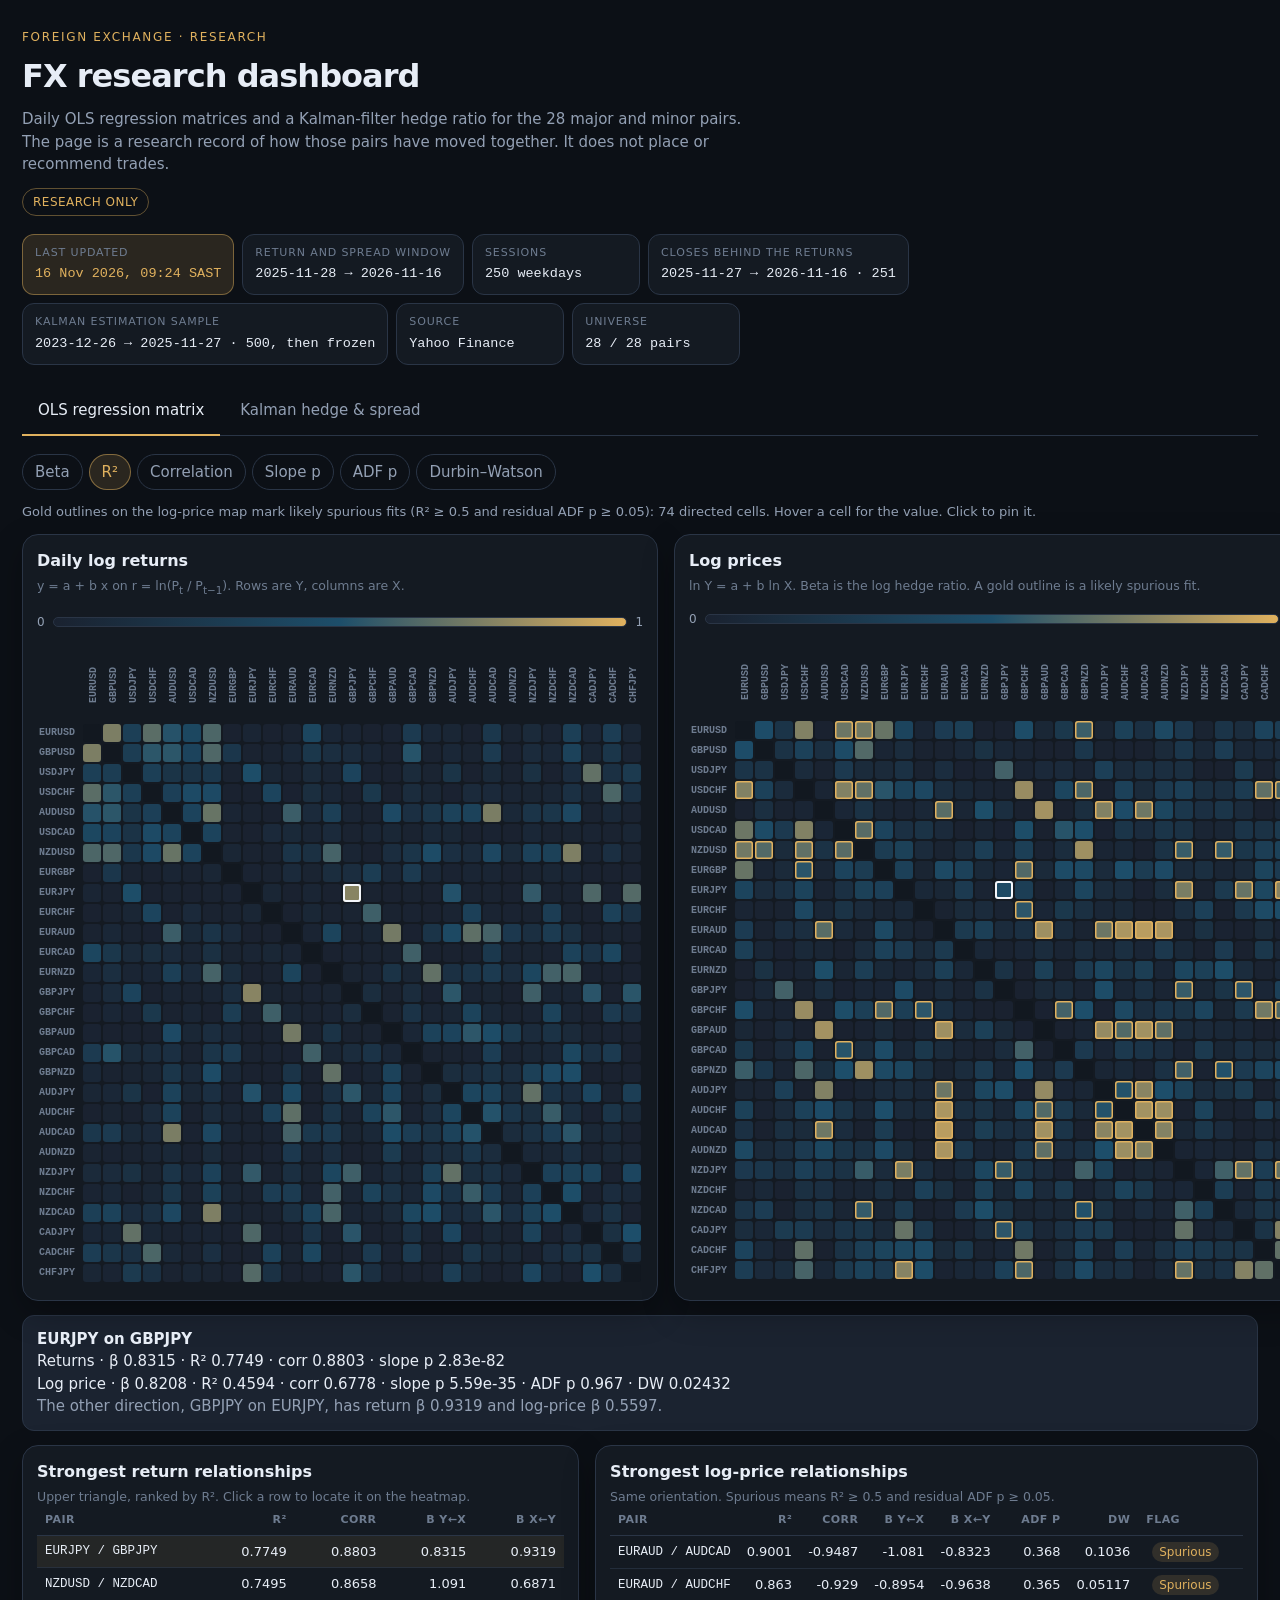
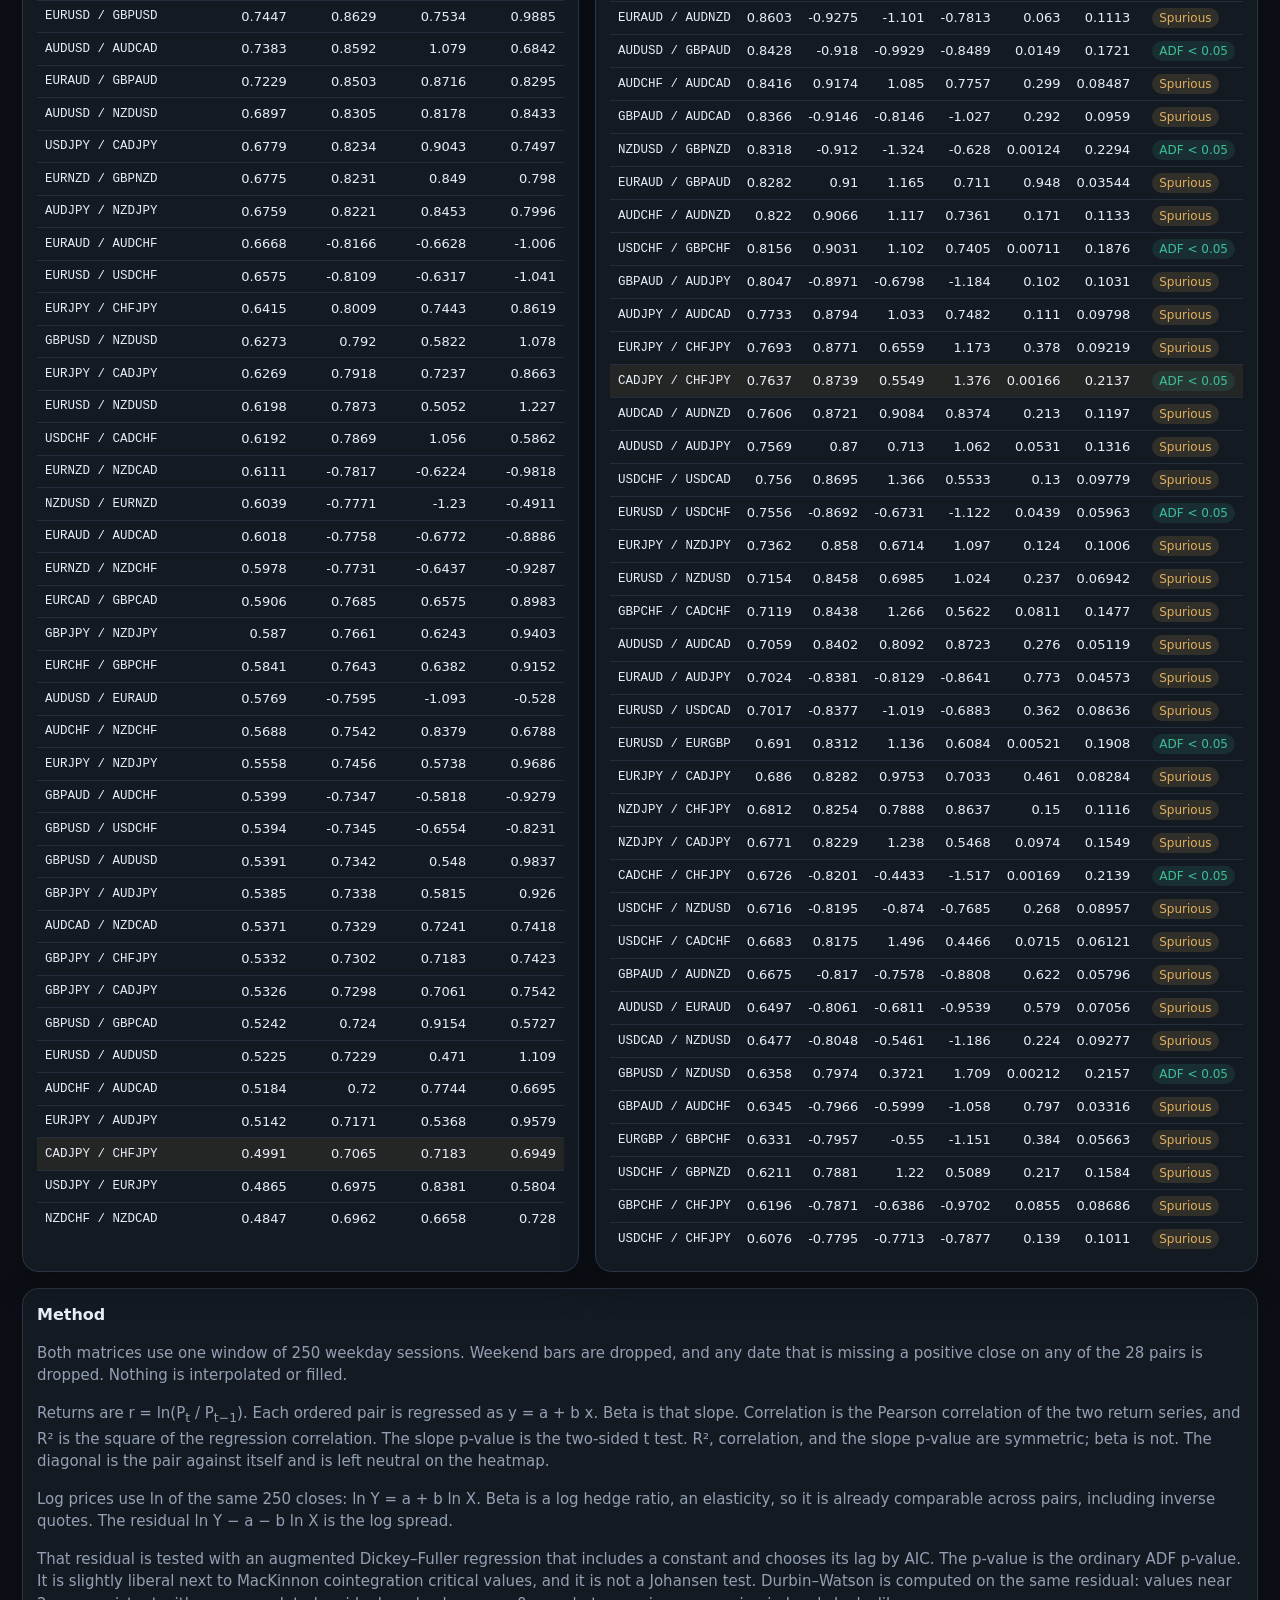
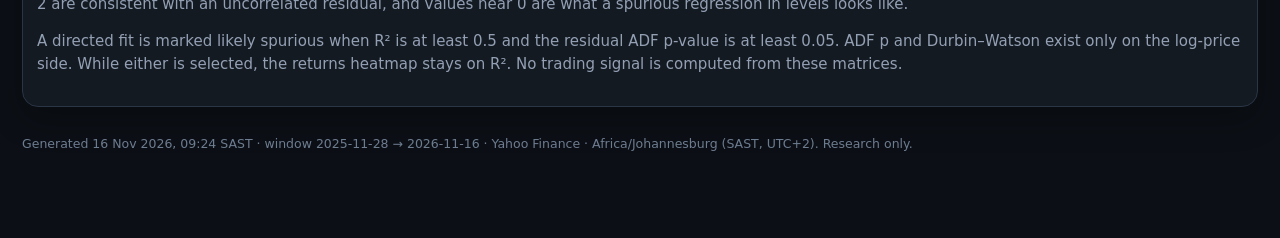
==== site/index.html @ 3adecf62 "Add the static FX research dashboard and weekday Pages build. The pipeline refits the 28-pair OLS ma" ====
<!DOCTYPE html>
<html lang="en">
<head>
<meta charset="utf-8">
<meta name="viewport" content="width=device-width, initial-scale=1">
<meta name="description" content="Research dashboard of daily OLS regression matrices and Kalman hedge-ratio spreads for 28 major and minor FX pairs. No trading signals.">
<title>FX research dashboard</title>
<link rel="icon" href="data:image/svg+xml,%3Csvg xmlns='http://www.w3.org/2000/svg' viewBox='0 0 16 16'%3E%3Crect width='16' height='16' rx='3' fill='%2310141c'/%3E%3Cpath d='M2 11.5 L6 7.5 L9 9.2 L14 4' stroke='%23e0b15e' fill='none' stroke-width='1.6'/%3E%3C/svg%3E">
<style>
:root {
  color-scheme: dark;
  --bg: #0c1016;
  --elev: #141a22;
  --elev-2: #1b2330;
  --line: #2a3546;
  --text: #e7edf6;
  --muted: #93a0b4;
  --faint: #6e7c90;
  --gold: #e0b15e;
  --gold-dim: rgba(224, 177, 94, 0.14);
  --teal: #3dbe9a;
  --blue: #8eb7ff;
  --rose: #e08a8a;
  --shadow: 0 12px 32px rgba(0, 0, 0, 0.28);
  --sans: "Segoe UI", ui-sans-serif, system-ui, -apple-system, Roboto, Helvetica, Arial, sans-serif;
  --mono: ui-monospace, "SFMono-Regular", "Cascadia Code", Menlo, Consolas, monospace;
}

* { box-sizing: border-box; }
html, body { margin: 0; padding: 0; }
body {
  background:
    radial-gradient(1200px 480px at 10% -10%, rgba(224, 177, 94, 0.07), transparent 55%),
    var(--bg);
  color: var(--text);
  font-family: var(--sans);
  font-size: 15px;
  line-height: 1.5;
}
button, input, select { font: inherit; color: inherit; }
button { cursor: pointer; }
:focus-visible { outline: 2px solid var(--gold); outline-offset: 2px; }
.wrap { max-width: 1440px; margin: 0 auto; padding: 28px 22px 72px; }
.eyebrow {
  margin: 0 0 6px;
  color: var(--gold);
  font-size: 12px;
  letter-spacing: 0.14em;
  text-transform: uppercase;
}
h1 { margin: 0; font-size: 32px; letter-spacing: -0.03em; font-weight: 640; }
h2 { margin: 0; font-size: 16px; font-weight: 640; }
h3 { margin: 0; font-size: 15px; font-weight: 640; }
.lede { margin: 8px 0 0; max-width: 78ch; color: var(--muted); }
.banner {
  display: inline-block;
  margin-top: 12px;
  padding: 4px 10px;
  border: 1px solid rgba(224, 177, 94, 0.4);
  border-radius: 999px;
  color: var(--gold);
  font-size: 12px;
  letter-spacing: 0.04em;
  text-transform: uppercase;
}
.meta { display: flex; flex-wrap: wrap; gap: 8px; margin-top: 18px; }
.chip {
  background: var(--elev);
  border: 1px solid var(--line);
  border-radius: 12px;
  padding: 10px 12px;
  min-width: 168px;
}
.chip .k {
  display: block;
  color: var(--faint);
  font-size: 11px;
  letter-spacing: 0.08em;
  text-transform: uppercase;
}
.chip .v {
  display: block;
  margin-top: 3px;
  font-family: var(--mono);
  font-size: 13.5px;
}
.chip.accent { border-color: rgba(224, 177, 94, 0.45); background: var(--gold-dim); }
.chip.accent .v { color: var(--gold); }

.tabs {
  display: flex;
  gap: 4px;
  margin-top: 22px;
  border-bottom: 1px solid var(--line);
}
.tabs button {
  background: none;
  border: 0;
  color: var(--muted);
  padding: 12px 16px;
  border-bottom: 2px solid transparent;
  margin-bottom: -1px;
}
.tabs button[aria-selected="true"] { color: var(--text); border-bottom-color: var(--gold); }
.panel { margin-top: 18px; }
.panel[hidden] { display: none; }
.toolbar {
  display: flex;
  flex-wrap: wrap;
  gap: 10px 16px;
  align-items: center;
  justify-content: space-between;
  margin-bottom: 12px;
}
.seg { display: flex; flex-wrap: wrap; gap: 6px; }
.seg button, .toggle button {
  background: transparent;
  border: 1px solid var(--line);
  border-radius: 999px;
  color: var(--muted);
  padding: 6px 12px;
}
.seg button[aria-checked="true"], .toggle button[aria-pressed="true"] {
  background: var(--gold-dim);
  border-color: rgba(224, 177, 94, 0.5);
  color: var(--gold);
}
.note { color: var(--muted); font-size: 13px; margin: 0 0 12px; }
.split { display: grid; grid-template-columns: 1fr 1fr; gap: 16px; }
.card {
  background: var(--elev);
  border: 1px solid var(--line);
  border-radius: 16px;
  padding: 14px 14px 16px;
  box-shadow: var(--shadow);
}
.card + .card { margin-top: 0; }
.stack { display: grid; gap: 16px; }
.sub { margin: 4px 0 0; color: var(--faint); font-size: 12.5px; }
.legend { display: flex; align-items: center; gap: 8px; margin: 10px 0; min-height: 28px; flex-wrap: wrap; }
.legend .bar {
  flex: 1;
  min-width: 120px;
  height: 10px;
  border-radius: 999px;
  border: 1px solid var(--line);
}
.legend .swatches { display: flex; flex-wrap: wrap; gap: 8px 12px; }
.swatch { display: inline-flex; align-items: center; gap: 6px; color: var(--muted); font-size: 12px; }
.swatch i { width: 12px; height: 12px; border-radius: 3px; display: inline-block; }
.heat-wrap { overflow: auto; max-width: 100%; }
table.heat { border-collapse: separate; border-spacing: 2px; }
table.heat th {
  color: var(--faint);
  font-family: var(--mono);
  font-size: 10px;
  font-weight: 600;
  padding: 0;
}
table.heat th.col {
  writing-mode: vertical-rl;
  transform: rotate(180deg);
  height: 74px;
  vertical-align: bottom;
}
table.heat th.row {
  position: sticky;
  left: 0;
  background: var(--elev);
  text-align: right;
  padding-right: 6px;
  z-index: 1;
}
table.heat td {
  width: 18px;
  height: 18px;
  min-width: 18px;
  padding: 0;
  border-radius: 3px;
  background: #1a2230;
}
table.heat td.live { cursor: pointer; }
table.heat td.diag { background: #121820; cursor: default; }
table.heat td.na {
  background: transparent;
  box-shadow: inset 0 0 0 1px #222a38;
  cursor: default;
}
table.heat td.spurious { box-shadow: inset 0 0 0 1.5px var(--gold); }
table.heat td.selected { box-shadow: inset 0 0 0 2px #f4f7fb; position: relative; z-index: 1; }
table.heat td.selected.spurious { box-shadow: inset 0 0 0 2px #f4f7fb, inset 0 0 0 4px var(--gold); }
.readout {
  margin: 14px 0;
  padding: 12px 14px;
  background: var(--elev-2);
  border: 1px solid var(--line);
  border-radius: 12px;
  font-variant-numeric: tabular-nums;
}
.readout strong { font-weight: 650; }
.readout .dim { color: var(--muted); }
.flag {
  display: inline-block;
  margin-left: 6px;
  padding: 1px 7px;
  border-radius: 999px;
  font-size: 12px;
}
.flag.bad { color: var(--gold); background: var(--gold-dim); }
.flag.ok { color: var(--teal); background: rgba(61, 190, 154, 0.12); }
.flag.static { color: var(--gold); background: var(--gold-dim); }
.flag.weak { color: var(--rose); background: rgba(224, 138, 138, 0.12); }
.cards { display: grid; grid-template-columns: repeat(4, 1fr); gap: 10px; margin: 8px 0 16px; }
.stat {
  background: var(--elev);
  border: 1px solid var(--line);
  border-radius: 14px;
  padding: 12px;
}
.stat .k { color: var(--faint); font-size: 12px; }
.stat .v { font-family: var(--mono); font-size: 26px; letter-spacing: -0.03em; margin-top: 2px; }
.stat .s { color: var(--muted); font-size: 12px; }
.group-label {
  margin: 8px 0 6px;
  color: var(--faint);
  font-size: 11px;
  letter-spacing: 0.1em;
  text-transform: uppercase;
}
.table-wrap { overflow: auto; max-width: 100%; }
table.data { width: 100%; border-collapse: collapse; font-variant-numeric: tabular-nums; font-size: 13px; }
table.data th {
  text-align: right;
  color: var(--faint);
  font-size: 11px;
  font-weight: 650;
  letter-spacing: 0.04em;
  text-transform: uppercase;
  padding: 6px 8px;
  border-bottom: 1px solid var(--line);
  white-space: nowrap;
}
table.data th.left, table.data td.left { text-align: left; }
table.data th button {
  background: none;
  border: 0;
  color: inherit;
  padding: 0;
  letter-spacing: inherit;
  text-transform: inherit;
  font-size: inherit;
  font-weight: inherit;
}
table.data td { padding: 6px 8px; border-top: 1px solid rgba(42, 53, 70, 0.7); text-align: right; white-space: nowrap; }
table.data tbody tr { cursor: pointer; }
table.data tbody tr:hover, table.data tbody tr.on { background: rgba(224, 177, 94, 0.08); }
td.extreme { color: var(--gold); }
.pair { font-family: var(--mono); font-size: 12.5px; }
.controls { display: flex; flex-wrap: wrap; gap: 10px; align-items: end; margin-bottom: 10px; }
label.field { display: grid; gap: 4px; color: var(--faint); font-size: 12px; }
select, input[type="search"] {
  background: var(--elev-2);
  border: 1px solid var(--line);
  border-radius: 8px;
  padding: 7px 10px;
  min-width: 220px;
}
.charts svg { width: 100%; height: auto; display: block; }
.notes { margin-top: 16px; }
.notes h2 { margin-bottom: 8px; }
.notes p, .notes li { color: var(--muted); }
.notes ul { margin: 8px 0 0; padding-left: 18px; }
.notes li + li { margin-top: 6px; }
.tip {
  position: fixed;
  z-index: 20;
  max-width: 280px;
  pointer-events: none;
  background: #0e141d;
  border: 1px solid var(--line);
  border-radius: 10px;
  padding: 8px 10px;
  box-shadow: var(--shadow);
  font-size: 12.5px;
}
.tip[hidden] { display: none; }
.tip .pair { color: var(--gold); }
footer { margin-top: 28px; color: var(--faint); font-size: 12.5px; }
.sr { position: absolute; width: 1px; height: 1px; overflow: hidden; clip: rect(0 0 0 0); }
@media (max-width: 1180px) {
  .split, .cards { grid-template-columns: 1fr 1fr; }
}
@media (max-width: 760px) {
  h1 { font-size: 26px; }
  .split, .cards { grid-template-columns: 1fr; }
  .wrap { padding: 18px 12px 48px; }
}

</style>
</head>
<body>
<div class="wrap">
  <header>
    <p class="eyebrow">Foreign exchange · research</p>
    <h1>FX research dashboard</h1>
    <p class="lede">Daily OLS regression matrices and a Kalman-filter hedge ratio for the 28 major and minor pairs. The page is a research record of how those pairs have moved together. It does not place or recommend trades.</p>
    <div class="banner">Research only</div>
    <div class="meta" id="meta"></div>
  </header>

  <nav class="tabs" role="tablist" aria-label="Analyses">
    <button type="button" role="tab" id="tab-ols" aria-controls="panel-ols" aria-selected="true">OLS regression matrix</button>
    <button type="button" role="tab" id="tab-kalman" aria-controls="panel-kalman" aria-selected="false">Kalman hedge &amp; spread</button>
  </nav>

  <section class="panel" id="panel-ols" role="tabpanel" aria-labelledby="tab-ols">
    <div class="toolbar">
      <div class="seg" id="ols-metrics" role="radiogroup" aria-label="Matrix metric">
        <button type="button" role="radio" data-metric="beta" aria-checked="false">Beta</button>
        <button type="button" role="radio" data-metric="r2" aria-checked="true">R²</button>
        <button type="button" role="radio" data-metric="corr" aria-checked="false">Correlation</button>
        <button type="button" role="radio" data-metric="p" aria-checked="false">Slope p</button>
        <button type="button" role="radio" data-metric="adf" aria-checked="false" title="Log-price residual only">ADF p</button>
        <button type="button" role="radio" data-metric="dw" aria-checked="false" title="Log-price residual only">Durbin–Watson</button>
      </div>
    </div>
    <p class="note" id="ols-metric-note"></p>
    <div class="split">
      <article class="card">
        <h2>Daily log returns</h2>
        <p class="sub" id="ret-sub">y = a + b x on r = ln(P<sub>t</sub> / P<sub>t−1</sub>). Rows are Y, columns are X.</p>
        <div class="legend" id="leg-ret"></div>
        <div class="heat-wrap"><table class="heat" id="heat-ret"></table></div>
      </article>
      <article class="card">
        <h2>Log prices</h2>
        <p class="sub">ln Y = a + b ln X. Beta is the log hedge ratio. A gold outline is a likely spurious fit.</p>
        <div class="legend" id="leg-px"></div>
        <div class="heat-wrap"><table class="heat" id="heat-px"></table></div>
      </article>
    </div>
    <div class="readout" id="ols-readout"></div>
    <div class="split">
      <article class="card">
        <h2>Strongest return relationships</h2>
        <p class="sub">Upper triangle, ranked by R². Click a row to locate it on the heatmap.</p>
        <div class="table-wrap"><table class="data" id="table-ret"></table></div>
      </article>
      <article class="card">
        <h2>Strongest log-price relationships</h2>
        <p class="sub">Same orientation. Spurious means R² ≥ 0.5 and residual ADF p ≥ 0.05.</p>
        <div class="table-wrap"><table class="data" id="table-px"></table></div>
      </article>
    </div>
    <article class="card notes">
      <h2>Method</h2>
      <p>Both matrices use one window of 250 weekday sessions. Weekend bars are dropped, and any date that is missing a positive close on any of the 28 pairs is dropped. Nothing is interpolated or filled.</p>
      <p>Returns are r = ln(P<sub>t</sub> / P<sub>t−1</sub>). Each ordered pair is regressed as y = a + b x. Beta is that slope. Correlation is the Pearson correlation of the two return series, and R² is the square of the regression correlation. The slope p-value is the two-sided t test. R², correlation, and the slope p-value are symmetric; beta is not. The diagonal is the pair against itself and is left neutral on the heatmap.</p>
      <p>Log prices use ln of the same 250 closes: ln Y = a + b ln X. Beta is a log hedge ratio, an elasticity, so it is already comparable across pairs, including inverse quotes. The residual ln Y − a − b ln X is the log spread.</p>
      <p>That residual is tested with an augmented Dickey–Fuller regression that includes a constant and chooses its lag by AIC. The p-value is the ordinary ADF p-value. It is slightly liberal next to MacKinnon cointegration critical values, and it is not a Johansen test. Durbin–Watson is computed on the same residual: values near 2 are consistent with an uncorrelated residual, and values near 0 are what a spurious regression in levels looks like.</p>
      <p>A directed fit is marked likely spurious when R² is at least 0.5 and the residual ADF p-value is at least 0.05. ADF p and Durbin–Watson exist only on the log-price side. While either is selected, the returns heatmap stays on R². No trading signal is computed from these matrices.</p>
    </article>
  </section>

  <section class="panel" id="panel-kalman" role="tabpanel" aria-labelledby="tab-kalman" hidden>
    <p class="group-label">Stationarity of the tradeable spread</p>
    <div class="cards" id="cards-main"></div>
    <p class="group-label">Against the static OLS log spread</p>
    <div class="cards" id="cards-cmp"></div>
    <p class="group-label">Fits that need a second look</p>
    <div class="cards" id="cards-flag"></div>

    <div class="toolbar">
      <div class="seg" id="kal-metrics" role="radiogroup" aria-label="Kalman metric">
        <button type="button" role="radio" data-metric="adf" aria-checked="true">ADF p</button>
        <button type="button" role="radio" data-metric="kpss" aria-checked="false">KPSS p</button>
        <button type="button" role="radio" data-metric="hl" aria-checked="false">Half-life</button>
        <button type="button" role="radio" data-metric="beta" aria-checked="false">Current beta</button>
        <button type="button" role="radio" data-metric="z" aria-checked="false">Current z</button>
        <button type="button" role="radio" data-metric="stab" aria-checked="false">Beta stability</button>
        <button type="button" role="radio" data-metric="status" aria-checked="false">Kalman vs OLS</button>
      </div>
    </div>
    <p class="note" id="kal-metric-note"></p>
    <article class="card">
      <h2>Hedge and spread map</h2>
      <p class="sub" id="kal-sub"></p>
      <div class="legend" id="leg-kal"></div>
      <div class="heat-wrap"><table class="heat" id="heat-kal"></table></div>
    </article>
    <div class="readout" id="kal-readout"></div>

    <article class="card">
      <div class="toolbar">
        <h2 id="kal-table-title">Stationary pairs</h2>
        <div class="toggle seg" role="group" aria-label="Stationarity rule">
          <button type="button" id="rule-both" aria-pressed="true">ADF and KPSS</button>
          <button type="button" id="rule-adf" aria-pressed="false">ADF only</button>
        </div>
      </div>
      <div class="controls">
        <label class="field">Filter
          <input id="pair-filter" type="search" placeholder="EURUSD, JPY…" autocomplete="off">
        </label>
      </div>
      <div class="table-wrap"><table class="data" id="table-kal"></table></div>
    </article>

    <article class="card">
      <div class="toolbar">
        <div>
          <h2>Beta and z-score</h2>
          <p class="sub">Filtered beta and the tradeable-spread z-score for one pair. The dashed line on beta is the static OLS hedge. Lines on z mark 0 and ±2. The z-score is a description of the window, not an entry or exit rule.</p>
        </div>
        <label class="field">Pair
          <select id="pair-select"></select>
        </label>
      </div>
      <div class="split charts">
        <div>
          <h3>Filtered beta</h3>
          <svg id="chart-beta" role="img" aria-label="Filtered hedge ratio"></svg>
        </div>
        <div>
          <h3>Spread z-score</h3>
          <svg id="chart-z" role="img" aria-label="Spread z-score"></svg>
        </div>
      </div>
    </article>

    <article class="card notes">
      <h2>Method and caveats</h2>
      <p>Each cell above the diagonal is one unordered pair, oriented as Y = row and X = column, with the row earlier than the column in the pair list. That is 378 pairs, the same upper triangle as the OLS matrix. The lower triangle is not a second estimate. Beta is not symmetric, so it is not mirrored.</p>
      <p>The state is a random-walk intercept and hedge ratio: ln Y<sub>t</sub> = α<sub>t</sub> + β<sub>t</sub> ln X<sub>t</sub> + e<sub>t</sub>. Observation variance and the two state variances are estimated by the Shumway–Stoffer EM algorithm on the 500 weekday closes that end the day before this window, then frozen. The filter then runs through that sample and the 250-day window. Current beta is the filtered hedge ratio on the last day. Beta stability is the standard deviation of that filtered beta over the window, divided by the absolute value of its mean.</p>
      <p>The series under test is the tradeable re-hedged spread. It starts at 0 on the first day of the window and adds Δln Y − β<sub>t|t−1</sub> Δln X each day, using the hedge ratio known before that close. There is no look-ahead in the hedge.</p>
      <p>The level residual ln Y − α<sub>t|t−1</sub> − β<sub>t|t−1</sub> ln X is the filter’s own innovation, so a stationarity test on it mostly restates the filter. On this run the median half-life of that innovation is <span id="innov-hl">…</span>, and <span id="innov-adf-n">…</span> of 378 innovations have ADF p &lt; 0.05. The median half-life of the level form that drops the intercept is <span id="level-hl">…</span>. Neither number is the stationarity verdict.</p>
      <ul>
        <li>ADF uses the same constant and AIC lag as the OLS residual. KPSS is run on the level of the spread with a constant and automatic bandwidth. Statsmodels caps those p-values at 0.01 and 0.10, so a printed 0.10 means “0.10 or larger”.</li>
        <li>Half-life comes from ΔS<sub>t</sub> = a + b S<sub>t−1</sub>, as −ln 2 / ln(1+b). It is blank when b is outside (−1, 0), which means that AR(1) is not mean-reverting. Hurst is the slope of log standard deviation of lagged differences against log lag, for lags 2 to 20.</li>
        <li>The z-score subtracts the 250-day mean and divides by the 250-day sample standard deviation. It says where the spread sits inside its own window.</li>
        <li>The default table calls a pair stationary when ADF p &lt; 0.05 and KPSS p &gt; 0.05. ADF only drops the KPSS requirement. The “Kalman vs OLS” colours use that default Kalman rule against an ADF p &lt; 0.05 on the static OLS log spread, fit on the same window.</li>
        <li>Static beta means the filtered beta’s standard deviation is under 0.5% of its absolute mean, or the EM beta noise-to-signal ratio q<sub>β</sub> / V<sub>e</sub> is under 10<sup>−9</sup>. The hedge barely moved.</li>
        <li>Weak hedge means the absolute filtered beta stays below 0.1 for the whole window, so the spread is close to Y alone. If that leg’s own log price also passes ADF, the pair result is mostly the leg.</li>
        <li>The latest daily bar can still be in progress if this file was built while the FX session was open. The scheduled rebuild runs at 22:30 UTC (00:30 SAST the next calendar day), after the New York close.</li>
      </ul>
    </article>
  </section>

  <footer>
    <p id="foot"></p>
  </footer>
</div>
<div class="tip" id="tip" hidden></div>
<script id="payload" type="application/json">{"generatedAtSast":"2026-11-16 09:24 SAST","timezone":"Africa/Johannesburg","source":"Yahoo Finance","pairs":["EURUSD","GBPUSD","USDJPY","USDCHF","AUDUSD","USDCAD","NZDUSD","EURGBP","EURJPY","EURCHF","EURAUD","EURCAD","EURNZD","GBPJPY","GBPCHF","GBPAUD","GBPCAD","GBPNZD","AUDJPY","AUDCHF","AUDCAD","AUDNZD","NZDJPY","NZDCHF","NZDCAD","CADJPY","CADCHF","CHFJPY"],"ols":{"nReturns":250,"nPrices":250,"nCloses":251,"returnStart":"2025-11-28","returnEnd":"2026-11-16","priceStart":"2025-11-28","priceEnd":"2026-11-16","closeStart":"2025-11-27","closeEnd":"2026-11-16","beta":[[1.0,0.753352,-0.418151,-0.631655,0.471019,-0.816446,0.505187,0.047,0.162176,-0.0638539,-0.0942849,0.820431,-0.228804,0.13314,-0.0670611,-0.114488,0.579368,-0.257632,0.136249,0.0406209,0.402503,-0.149448,0.19746,0.133718,0.465286,-0.18069,-0.58277,0.163074],[0.988451,1.0,-0.457938,-0.655352,0.547996,-0.893261,0.582168,-0.94756,0.0956625,-0.152642,-0.264327,0.718214,-0.434649,0.302323,0.289212,0.014564,0.915354,-0.112096,0.181588,0.121164,0.493218,-0.15935,0.248068,0.239009,0.55804,-0.198478,-0.565799,0.140011],[-0.789212,-0.658733,1.0,0.612578,-0.40227,0.758178,-0.433247,0.20579,0.838119,0.386027,0.13804,-0.531115,0.266401,0.699454,0.182178,0.0806996,-0.471772,0.204936,0.401332,0.0329099,-0.321219,0.136412,0.378195,-0.0373313,-0.380438,0.904314,0.578937,0.580394],[-1.04093,-0.823109,0.534861,1.0,-0.483646,1.09523,-0.549146,0.0993512,-0.0265175,1.06859,0.0841635,-0.6017,0.294491,-0.0447384,0.708848,0.0585101,-0.477412,0.276088,-0.0552565,0.294066,-0.304622,0.252806,-0.147212,0.221678,-0.419612,0.210525,1.05618,-0.41958],[1.10939,0.983708,-0.502,-0.691248,1.0,-1.19877,0.81785,-0.516225,0.124225,-0.0418745,-1.09265,0.604308,-0.89475,0.230934,0.187645,-0.985831,0.660358,-0.765033,0.601374,0.702622,1.0791,0.45042,0.470291,0.612581,0.806871,-0.128337,-0.422885,0.124839],[-0.509013,-0.424446,0.250445,0.41435,-0.317315,1.0,-0.310488,0.132685,-0.0295857,0.305683,0.207963,0.181801,0.248628,-0.0566729,0.158454,0.178534,0.0841587,0.215328,-0.117331,-0.0371799,-0.0837457,0.00834211,-0.128058,-0.0537625,-0.0875414,-0.09562,0.0657585,-0.139199],[1.22688,1.07755,-0.557472,-0.809276,0.843288,-1.20946,1.0,-0.542134,0.132344,-0.184468,-0.668816,0.790726,-1.22975,0.242758,0.0975334,-0.533173,0.803282,-1.11141,0.398761,0.380643,0.830181,-0.542128,0.622646,0.778381,1.09083,-0.193004,-0.632932,0.184343],[0.0158509,-0.243559,0.0367722,0.0203324,-0.0739176,0.0717756,-0.0752858,1.0,0.066059,0.0874264,0.168086,0.105137,0.206704,-0.170488,-0.358852,-0.132326,-0.33534,-0.146165,-0.0445747,-0.0795978,-0.088203,0.0133448,-0.0512086,-0.106518,-0.0921186,0.0162657,-0.0197139,0.0232449],[0.211979,0.0952991,0.580429,-0.0210328,0.0689393,-0.0620276,0.0712293,0.256024,1.0,0.319346,0.0449619,0.288308,0.0411102,0.831537,0.111938,-0.0334768,0.105554,-0.0500207,0.536767,0.0719882,0.0799241,-0.0103084,0.57384,0.0928691,0.0822121,0.723669,-0.00504669,0.74428],[-0.0356898,-0.0650239,0.114318,0.362433,-0.00993712,0.274048,-0.0424552,0.144892,0.136557,1.0,-0.0104476,0.223363,0.0677231,0.0895019,0.638232,-0.0560931,0.105796,0.0210515,0.0816632,0.332956,0.0999909,0.10575,0.0498665,0.351797,0.0458364,0.0288908,0.467208,-0.253777],[-0.107305,-0.229278,0.0832382,0.0581248,-0.527973,0.379631,-0.313426,0.567224,0.0391487,-0.0212735,1.0,0.217598,0.670734,-0.0975727,-0.255827,0.87159,-0.0815595,0.511209,-0.465126,-0.662839,-0.677248,-0.596326,-0.274171,-0.481803,-0.344052,-0.0519934,-0.161226,0.0391415],[0.492991,0.328922,-0.169092,-0.2194,0.154173,0.175224,0.195647,0.187325,0.13254,0.240132,0.114888,1.0,0.0199767,0.0748497,0.0871941,0.0631192,0.657531,-0.0448332,0.0182897,0.00223535,0.316298,-0.142517,0.0692716,0.079178,0.376262,-0.274823,-0.515658,0.0244369],[-0.22189,-0.321259,0.136883,0.173303,-0.368408,0.386744,-0.49107,0.594385,0.0305014,0.117504,0.571541,0.0322405,1.0,-0.110035,-0.168513,0.414091,-0.224265,0.849005,-0.260635,-0.339269,-0.424477,0.392873,-0.423356,-0.643672,-0.62243,0.0120734,0.0464831,-0.019411],[0.195029,0.337525,0.542864,-0.0397679,0.143627,-0.133158,0.146426,-0.740513,0.931901,0.234567,-0.125587,0.182468,-0.166208,1.0,0.471974,0.095712,0.439512,0.0946135,0.581525,0.154165,0.169608,-0.0211874,0.624259,0.200889,0.174549,0.706115,0.0171206,0.718344],[-0.0537476,0.176664,0.0773612,0.344748,0.0638525,0.2037,0.0321879,-0.852803,0.0686374,0.915186,-0.180159,0.1163,-0.139266,0.258234,1.0,0.0745057,0.439472,0.166579,0.125997,0.414873,0.188587,0.0944125,0.100196,0.460056,0.13754,0.011816,0.490188,-0.279728],[-0.123999,0.0120221,0.0463092,0.0384546,-0.453328,0.310154,-0.237781,-0.424958,-0.0277394,-0.108695,0.829453,0.113768,0.462464,0.070767,0.100684,1.0,0.252306,0.653237,-0.419942,-0.58182,-0.586995,-0.608602,-0.222732,-0.374185,-0.250405,-0.0693808,-0.142026,0.0151178],[0.475602,0.572691,-0.205192,-0.237816,0.230156,0.110812,0.271524,-0.816242,0.0662917,0.155383,-0.0588283,0.898272,-0.189835,0.246301,0.450124,0.191231,1.0,0.0999086,0.0654996,0.0864367,0.410502,-0.152196,0.121682,0.188521,0.472163,-0.293206,-0.497332,0.000117415],[-0.234842,-0.0778769,0.0989766,0.152716,-0.29608,0.31483,-0.417157,-0.39506,-0.0348836,0.0343322,0.409447,-0.0680109,0.798016,0.0588757,0.189455,0.549781,0.11094,1.0,-0.218598,-0.261977,-0.33894,0.379218,-0.374721,-0.539913,-0.532812,-0.00560173,0.0654774,-0.0436911],[0.317824,0.322836,0.496016,-0.0782161,0.595596,-0.439001,0.383016,-0.308309,0.957932,0.340818,-0.953336,0.0710009,-0.62692,0.926039,0.366712,-0.904451,0.186124,-0.559402,1.0,0.733925,0.756338,0.587082,0.84533,0.572892,0.424878,0.773188,0.156201,0.702769],[0.0701621,0.159503,0.0301175,0.308218,0.515262,-0.103005,0.270721,-0.407661,0.0951284,1.02892,-1.00597,0.00642543,-0.604259,0.18178,0.894088,-0.927865,0.181871,-0.496411,0.54344,1.0,0.774386,0.697542,0.323087,0.837945,0.390942,0.0787401,0.633631,-0.29808],[0.60105,0.561335,-0.254145,-0.276034,0.684155,-0.200587,0.510464,-0.390543,0.0913092,0.267143,-0.888611,0.786033,-0.653613,0.1729,0.35137,-0.809316,0.746737,-0.55525,0.484176,0.669492,1.0,0.456082,0.343441,0.565995,0.724088,-0.226435,-0.353641,-0.0184523],[-0.122161,-0.0992747,0.0590792,0.125398,0.15632,0.0109375,-0.182472,0.0323446,-0.00644659,0.154656,-0.428302,-0.193871,0.331147,-0.011823,0.0962908,-0.459325,-0.15155,0.34006,0.205726,0.330112,0.249658,1.0,-0.149789,-0.158183,-0.28421,0.0691489,0.22363,-0.0626046],[0.435668,0.417148,0.442112,-0.197096,0.440551,-0.453191,0.565677,-0.335015,0.968642,0.196847,-0.53152,0.254352,-0.96318,0.940261,0.275829,-0.453734,0.327049,-0.907004,0.799557,0.412707,0.507443,-0.40431,1.0,0.739162,0.708412,0.711755,-0.0534272,0.764932],[0.187093,0.254874,-0.0276746,0.188214,0.363903,-0.120655,0.448448,-0.441913,0.0994111,0.88065,-0.592325,0.184364,-0.928665,0.191881,0.803139,-0.48339,0.321321,-0.828736,0.343628,0.678782,0.530322,-0.27076,0.468739,1.0,0.665806,0.0137236,0.425216,-0.239809],[0.711775,0.650625,-0.308351,-0.38952,0.524059,-0.2148,0.687118,-0.417845,0.0962175,0.125452,-0.462454,0.957891,-0.981836,0.182283,0.26252,-0.353678,0.879885,-0.894171,0.278633,0.346243,0.741777,-0.531885,0.49117,0.727951,1.0,-0.288427,-0.553831,0.0378307],[-0.282716,-0.236687,0.749681,0.199885,-0.0852556,-0.239975,-0.124347,0.0754632,0.866271,0.0808762,-0.0714807,-0.715607,0.0194793,0.754225,0.0230674,-0.100231,-0.558858,-0.00961533,0.518621,0.0713281,-0.237258,0.132361,0.504745,0.0153468,-0.295007,1.0,0.515167,0.718291],[-0.533057,-0.39444,0.280574,0.586237,-0.16423,0.0964777,-0.238388,-0.053468,-0.00353166,0.764592,-0.129579,-0.784949,0.0438427,0.0106906,0.559437,-0.119947,-0.554159,0.065704,0.0612503,0.335552,-0.21662,0.250244,-0.0221494,0.277983,-0.331155,0.301166,1.0,-0.286503],[0.246844,0.161526,0.465479,-0.3854,0.0802308,-0.337966,0.114899,0.10433,0.861925,-0.687278,0.0520592,0.0615583,-0.0302978,0.742296,-0.528306,0.0211285,0.000216507,-0.0725529,0.456034,-0.261227,-0.0187045,-0.115931,0.524788,-0.259439,0.0374334,0.694896,-0.474123,1.0]],"r2":[[1.0,0.744651,0.33001,0.657506,0.522545,0.415581,0.619801,0.00074499,0.034378,0.00227893,0.0101172,0.404465,0.0507693,0.0259661,0.00360437,0.0141963,0.275548,0.0605026,0.0433032,0.00285004,0.241925,0.0182567,0.086027,0.0250177,0.331179,0.0510839,0.310649,0.0402538],[0.744651,1.0,0.301659,0.539427,0.539068,0.379141,0.627318,0.230787,0.00911656,0.00992534,0.0606043,0.236237,0.139635,0.102042,0.0510933,0.000175089,0.524215,0.00872969,0.0586231,0.019326,0.276861,0.0158194,0.103481,0.0609172,0.363075,0.0469772,0.223174,0.0226155],[0.33001,0.301659,1.0,0.327644,0.20194,0.189882,0.241523,0.00756736,0.486469,0.0441297,0.0114902,0.0898075,0.0364658,0.379708,0.0140935,0.00373714,0.0968038,0.0202838,0.199067,0.000991163,0.081636,0.0080591,0.167205,0.00103313,0.117309,0.677947,0.162435,0.270161],[0.657506,0.539427,0.327644,1.0,0.334319,0.453809,0.444411,0.00202005,0.000557735,0.387292,0.00489199,0.132013,0.051036,0.00177915,0.244374,0.00224998,0.113536,0.042163,0.00432195,0.0906363,0.0840858,0.0317013,0.0290149,0.0417229,0.163447,0.0420808,0.61917,0.161706],[0.522545,0.539068,0.20194,0.334319,1.0,0.380387,0.689683,0.0381581,0.00856398,0.000416112,0.57689,0.0931681,0.329633,0.0331683,0.0119816,0.446905,0.151985,0.226511,0.358176,0.362035,0.738268,0.0704096,0.207187,0.22292,0.422848,0.0109414,0.0694504,0.0100159],[0.415581,0.379141,0.189882,0.453809,0.380387,1.0,0.375524,0.00952356,0.00183513,0.0837718,0.0789492,0.0318559,0.0961554,0.00754644,0.0322771,0.0553732,0.00932578,0.0677918,0.0515085,0.00382973,0.0167983,9.12419e-05,0.0580345,0.00648673,0.0188039,0.0229464,0.00634422,0.0470446],[0.619801,0.627318,0.241523,0.444411,0.689683,0.375524,1.0,0.040815,0.00942675,0.00783164,0.209625,0.154703,0.603894,0.0355459,0.0031394,0.126778,0.21811,0.463631,0.152732,0.103048,0.423777,0.0989232,0.352216,0.349064,0.74953,0.0239996,0.150883,0.0211808],[0.00074499,0.230787,0.00756736,0.00202005,0.0381581,0.00952356,0.040815,1.0,0.0169127,0.0126674,0.0953424,0.0196948,0.122862,0.126249,0.30603,0.0562328,0.273719,0.0577439,0.0137428,0.0324489,0.0344471,0.000431634,0.0171557,0.0470718,0.0384913,0.00122746,0.00105406,0.00242515],[0.034378,0.00911656,0.486469,0.000557735,0.00856398,0.00183513,0.00942675,0.0169127,1.0,0.0436091,0.0017602,0.0382124,0.00125392,0.77491,0.00768313,0.000928628,0.00699736,0.0017449,0.514186,0.00684812,0.00729781,6.6454e-05,0.555846,0.00923221,0.00791024,0.626894,1.78232e-05,0.641513],[0.00227893,0.00992534,0.0441297,0.387292,0.000416112,0.0837718,0.00783164,0.0126674,0.0436091,1.0,0.000222258,0.0536367,0.00795777,0.0209942,0.584101,0.00609704,0.0164389,0.000722744,0.0278323,0.342586,0.0267119,0.0163549,0.00981605,0.30981,0.00575025,0.00233658,0.357224,0.174415],[0.0101172,0.0606043,0.0114902,0.00489199,0.57689,0.0789492,0.209625,0.0953424,0.0017602,0.000222258,1.0,0.0249993,0.383352,0.0122538,0.0460896,0.722943,0.00479801,0.209313,0.443421,0.666795,0.60181,0.255407,0.145727,0.285384,0.159108,0.00371652,0.0208915,0.00203768],[0.404465,0.236237,0.0898075,0.132013,0.0931681,0.0318559,0.154703,0.0196948,0.0382124,0.0536367,0.0249993,1.0,0.000644061,0.0136577,0.0101406,0.00718097,0.590642,0.00304914,0.00129859,1.43631e-05,0.248621,0.0276298,0.0176193,0.0145976,0.360418,0.196665,0.404766,0.00150429],[0.0507693,0.139635,0.0364658,0.051036,0.329633,0.0961554,0.603894,0.122862,0.00125392,0.00795777,0.383352,0.000644061,1.0,0.0182887,0.0234681,0.191502,0.0425734,0.677519,0.163397,0.205006,0.277443,0.130099,0.407768,0.597756,0.611125,0.00023518,0.00203795,0.000588109],[0.0259661,0.102042,0.379708,0.00177915,0.0331683,0.00754644,0.0355459,0.126249,0.77491,0.0209942,0.0122538,0.0136577,0.0182887,1.0,0.12188,0.00677326,0.108252,0.00557044,0.538515,0.0280242,0.0293252,0.000250499,0.586967,0.0385467,0.0318174,0.53257,0.00018303,0.533224],[0.00360437,0.0510933,0.0140935,0.244374,0.0119816,0.0322771,0.0031394,0.30603,0.00768313,0.584101,0.0460896,0.0101406,0.0234681,0.12188,1.0,0.0075015,0.197817,0.0315592,0.0462046,0.370933,0.0662639,0.00909106,0.027637,0.369489,0.0361069,0.000272564,0.274229,0.147782],[0.0141963,0.000175089,0.00373714,0.00224998,0.446905,0.0553732,0.126778,0.0562328,0.000928628,0.00609704,0.722943,0.00718097,0.191502,0.00677326,0.0075015,1.0,0.0482488,0.359137,0.379817,0.539851,0.475065,0.279546,0.101061,0.180877,0.0885627,0.00695408,0.0170356,0.000319416],[0.275548,0.524215,0.0968038,0.113536,0.151985,0.00932578,0.21811,0.273719,0.00699736,0.0164389,0.00479801,0.590642,0.0425734,0.108252,0.197817,0.0482488,1.0,0.0110839,0.0121911,0.0157203,0.306537,0.0230653,0.039796,0.0605758,0.41545,0.16386,0.275601,2.54211e-08],[0.0605026,0.00872969,0.0202838,0.042163,0.226511,0.0677918,0.463631,0.0577439,0.0017449,0.000722744,0.209313,0.00304914,0.677519,0.00557044,0.0315592,0.359137,0.0110839,1.0,0.122284,0.130048,0.188197,0.128957,0.339874,0.447445,0.476425,5.38625e-05,0.00430213,0.00316992],[0.0433032,0.0586231,0.199067,0.00432195,0.358176,0.0515085,0.152732,0.0137428,0.514186,0.0278323,0.443421,0.00129859,0.163397,0.538515,0.0462046,0.379817,0.0121911,0.122284,1.0,0.398845,0.366201,0.120778,0.675889,0.196862,0.118385,0.400991,0.00956739,0.320487],[0.00285004,0.019326,0.000991163,0.0906363,0.362035,0.00382973,0.103048,0.0324489,0.00684812,0.342586,0.666795,1.43631e-05,0.205006,0.0280242,0.370933,0.539851,0.0157203,0.130048,0.398845,1.0,0.518445,0.230267,0.13334,0.568782,0.135361,0.00561638,0.212616,0.0778666],[0.241925,0.276861,0.081636,0.0840858,0.738268,0.0167983,0.423777,0.0344471,0.00729781,0.0267119,0.60181,0.248621,0.277443,0.0293252,0.0662639,0.475065,0.306537,0.188197,0.366201,0.518445,1.0,0.113864,0.174277,0.300159,0.537112,0.0537233,0.0766055,0.00034514],[0.0182567,0.0158194,0.0080591,0.0317013,0.0704096,9.12419e-05,0.0989232,0.000431634,6.6454e-05,0.0163549,0.255407,0.0276298,0.130099,0.000250499,0.00909106,0.279546,0.0230653,0.128957,0.120778,0.230267,0.113864,1.0,0.0605613,0.0428297,0.151167,0.00915261,0.055962,0.00725783],[0.086027,0.103481,0.167205,0.0290149,0.207187,0.0580345,0.352216,0.0171557,0.555846,0.00981605,0.145727,0.0176193,0.407768,0.586967,0.027637,0.101061,0.039796,0.339874,0.675889,0.13334,0.174277,0.0605613,1.0,0.346474,0.347951,0.359255,0.00118338,0.401428],[0.0250177,0.0609172,0.00103313,0.0417229,0.22292,0.00648673,0.349064,0.0470718,0.00923221,0.30981,0.285384,0.0145976,0.597756,0.0385467,0.369489,0.180877,0.0605758,0.447445,0.196862,0.568782,0.300159,0.0428297,0.346474,1.0,0.484674,0.000210613,0.118203,0.0622158],[0.331179,0.363075,0.117309,0.163447,0.422848,0.0188039,0.74953,0.0384913,0.00791024,0.00575025,0.159108,0.360418,0.611125,0.0318174,0.0361069,0.0885627,0.41545,0.476425,0.118385,0.135361,0.537112,0.151167,0.347951,0.484674,1.0,0.085088,0.183404,0.00141613],[0.0510839,0.0469772,0.677947,0.0420808,0.0109414,0.0229464,0.0239996,0.00122746,0.626894,0.00233658,0.00371652,0.196665,0.00023518,0.53257,0.000272564,0.00695408,0.16386,5.38625e-05,0.400991,0.00561638,0.0537233,0.00915261,0.359255,0.000210613,0.085088,1.0,0.155151,0.499138],[0.310649,0.223174,0.162435,0.61917,0.0694504,0.00634422,0.150883,0.00105406,1.78232e-05,0.357224,0.0208915,0.404766,0.00203795,0.00018303,0.274229,0.0170356,0.275601,0.00430213,0.00956739,0.212616,0.0766055,0.055962,0.00118338,0.118203,0.183404,0.155151,1.0,0.135838],[0.0402538,0.0226155,0.270161,0.161706,0.0100159,0.0470446,0.0211808,0.00242515,0.641513,0.174415,0.00203768,0.00150429,0.000588109,0.533224,0.147782,0.000319416,2.54211e-08,0.00316992,0.320487,0.0778666,0.00034514,0.00725783,0.401428,0.0622158,0.00141613,0.499138,0.135838,1.0]],"corr":[[1.0,0.862932,-0.574465,-0.810868,0.722873,-0.644656,0.787275,0.0272945,0.185413,-0.0477382,-0.100584,0.635976,-0.225321,0.16114,-0.0600364,-0.119148,0.524927,-0.245973,0.208094,0.0533858,0.491858,-0.135117,0.293304,0.15817,0.575482,-0.226017,-0.557359,0.200634],[0.862932,1.0,-0.549235,-0.734457,0.734213,-0.615744,0.792034,-0.480403,0.0954807,-0.099626,-0.246179,0.486042,-0.373678,0.31944,0.226038,0.0132321,0.724027,-0.0934328,0.242122,0.139018,0.526176,-0.125775,0.321685,0.246814,0.602557,-0.216742,-0.472413,0.150384],[-0.574465,-0.549235,1.0,0.572402,-0.449377,0.435754,-0.49145,0.0869905,0.697473,0.210071,0.107193,-0.299679,0.19096,0.616205,0.118716,0.0611321,-0.311133,0.142421,0.446169,0.0314827,-0.28572,0.0897725,0.408907,-0.0321423,-0.342504,0.823375,0.403032,0.51977],[-0.810868,-0.734457,0.572402,1.0,-0.578203,0.673653,-0.666642,0.0449449,-0.0236164,0.622328,0.0699427,-0.363336,0.225912,-0.04218,0.494342,0.0474339,-0.336952,0.205336,-0.0657415,0.301059,-0.289976,0.178048,-0.170338,0.204262,-0.404286,0.205136,0.786873,-0.402127],[0.722873,0.734213,-0.449377,-0.578203,1.0,-0.616755,0.830471,-0.195341,0.0925418,-0.0203988,-0.759533,0.305234,-0.574137,0.182122,0.10946,-0.66851,0.389853,-0.475932,0.598478,0.601693,0.859225,0.265348,0.455178,0.472144,0.650268,-0.104601,-0.263534,0.10008],[-0.644656,-0.615744,0.435754,0.673653,-0.616755,1.0,-0.6128,0.0975887,-0.0428384,0.289434,0.280979,0.178482,0.310089,-0.0868702,0.179658,0.235315,0.0965701,0.260369,-0.226955,-0.0618848,-0.129608,0.00955206,-0.240904,-0.0805403,-0.137127,-0.151481,0.0796506,-0.216898],[0.787275,0.792034,-0.49145,-0.666642,0.830471,-0.6128,1.0,-0.202027,0.0970914,-0.0884966,-0.457848,0.393323,-0.777106,0.188536,0.0560303,-0.356059,0.467023,-0.680905,0.39081,0.321011,0.650982,-0.314521,0.593478,0.590816,0.865754,-0.154918,-0.388437,0.145536],[0.0272945,-0.480403,0.0869905,0.0449449,-0.195341,0.0975887,-0.202027,1.0,0.130049,0.11255,0.308776,0.140338,0.350516,-0.355315,-0.5532,-0.237135,-0.523181,-0.2403,-0.11723,-0.180136,-0.185599,0.0207758,-0.13098,-0.21696,-0.196192,0.0350351,-0.0324664,0.0492458],[0.185413,0.0954807,0.697473,-0.0236164,0.0925418,-0.0428384,0.0970914,0.130049,1.0,0.208828,0.0419547,0.19548,0.0354107,0.88029,0.0876535,-0.0304734,0.0836502,-0.041772,0.717068,0.0827534,0.0854272,-0.00815193,0.745551,0.0960844,0.0889395,0.791766,-0.00422175,0.800945],[-0.0477382,-0.099626,0.210071,0.622328,-0.0203988,0.289434,-0.0884966,0.11255,0.208828,1.0,-0.0149083,0.231596,0.0892063,0.144894,0.764265,-0.0780835,0.128214,0.0268839,0.16683,0.585309,0.163438,0.127886,0.099076,0.556606,0.0758304,0.0483382,0.597682,-0.41763],[-0.100584,-0.246179,0.107193,0.0699427,-0.759533,0.280979,-0.457848,0.308776,0.0419547,-0.0149083,1.0,0.158112,0.619154,-0.110697,-0.214685,0.850261,-0.0692677,0.457507,-0.665899,-0.816575,-0.775764,-0.505378,-0.381742,-0.534214,-0.398884,-0.0609633,-0.144539,0.0451406],[0.635976,0.486042,-0.299679,-0.363336,0.305234,0.178482,0.393323,0.140338,0.19548,0.231596,0.158112,1.0,0.0253783,0.116866,0.100701,0.0847406,0.768532,-0.0552191,0.0360359,0.00378987,0.498619,-0.166222,0.132738,0.12082,0.600348,-0.44347,-0.636212,0.0387852],[-0.225321,-0.373678,0.19096,0.225912,-0.574137,0.310089,-0.777106,0.350516,0.0354107,0.0892063,0.619154,0.0253783,1.0,-0.135236,-0.153193,0.43761,-0.206333,0.823116,-0.404224,-0.452776,-0.526729,0.360692,-0.638567,-0.773147,-0.781745,0.0153356,0.0451436,-0.024251],[0.16114,0.31944,0.616205,-0.04218,0.182122,-0.0868702,0.188536,-0.355315,0.88029,0.144894,-0.110697,0.116866,-0.135236,1.0,0.349113,0.0822998,0.329017,0.0746354,0.733836,0.167404,0.171246,-0.0158272,0.766137,0.196333,0.178374,0.729774,0.0135289,0.730222],[-0.0600364,0.226038,0.118716,0.494342,0.10946,0.179658,0.0560303,-0.5532,0.0876535,0.764265,-0.214685,0.100701,-0.153193,0.349113,1.0,0.0866112,0.444766,0.177649,0.214953,0.609043,0.257418,0.0953471,0.166244,0.607856,0.190018,0.0165095,0.523669,-0.384424],[-0.119148,0.0132321,0.0611321,0.0474339,-0.66851,0.235315,-0.356059,-0.237135,-0.0304734,-0.0780835,0.850261,0.0847406,0.43761,0.0822998,0.0866112,1.0,0.219656,0.59928,-0.616293,-0.734745,-0.689249,-0.528721,-0.317901,-0.425297,-0.297595,-0.0833911,-0.13052,0.0178722],[0.524927,0.724027,-0.311133,-0.336952,0.389853,0.0965701,0.467023,-0.523181,0.0836502,0.128214,-0.0692677,0.768532,-0.206333,0.329017,0.444766,0.219656,1.0,0.10528,0.110413,0.125381,0.553658,-0.151873,0.199489,0.246121,0.644554,-0.404797,-0.524977,0.00015944],[-0.245973,-0.0934328,0.142421,0.205336,-0.475932,0.260369,-0.680905,-0.2403,-0.041772,0.0268839,0.457507,-0.0552191,0.823116,0.0746354,0.177649,0.59928,0.10528,1.0,-0.349692,-0.360622,-0.433816,0.359106,-0.582987,-0.668913,-0.690236,-0.00733911,0.0655906,-0.056302],[0.208094,0.242122,0.446169,-0.0657415,0.598478,-0.226955,0.39081,-0.11723,0.717068,0.16683,-0.665899,0.0360359,-0.404224,0.733836,0.214953,-0.616293,0.110413,-0.349692,1.0,0.631542,0.605145,0.347531,0.822125,0.443691,0.344071,0.633239,0.097813,0.566115],[0.0533858,0.139018,0.0314827,0.301059,0.601693,-0.0618848,0.321011,-0.180136,0.0827534,0.585309,-0.816575,0.00378987,-0.452776,0.167404,0.609043,-0.734745,0.125381,-0.360622,0.631542,1.0,0.720031,0.479861,0.365158,0.754176,0.367914,0.0749425,0.461103,-0.279046],[0.491858,0.526176,-0.28572,-0.289976,0.859225,-0.129608,0.650982,-0.185599,0.0854272,0.163438,-0.775764,0.498619,-0.526729,0.171246,0.257418,-0.689249,0.553658,-0.433816,0.605145,0.720031,1.0,0.337438,0.417465,0.547868,0.732879,-0.231783,-0.276777,-0.0185779],[-0.135117,-0.125775,0.0897725,0.178048,0.265348,0.00955206,-0.314521,0.0207758,-0.00815193,0.127886,-0.505378,-0.166222,0.360692,-0.0158272,0.0953471,-0.528721,-0.151873,0.359106,0.347531,0.479861,0.337438,1.0,-0.246092,-0.206953,-0.388802,0.0956693,0.236563,-0.0851929],[0.293304,0.321685,0.408907,-0.170338,0.455178,-0.240904,0.593478,-0.13098,0.745551,0.099076,-0.381742,0.132738,-0.638567,0.766137,0.166244,-0.317901,0.199489,-0.582987,0.822125,0.365158,0.417465,-0.246092,1.0,0.588621,0.589874,0.599379,-0.0344003,0.633583],[0.15817,0.246814,-0.0321423,0.204262,0.472144,-0.0805403,0.590816,-0.21696,0.0960844,0.556606,-0.534214,0.12082,-0.773147,0.196333,0.607856,-0.425297,0.246121,-0.668913,0.443691,0.754176,0.547868,-0.206953,0.588621,1.0,0.696185,0.0145125,0.343806,-0.249431],[0.575482,0.602557,-0.342504,-0.404286,0.650268,-0.137127,0.865754,-0.196192,0.0889395,0.0758304,-0.398884,0.600348,-0.781745,0.178374,0.190018,-0.297595,0.644554,-0.690236,0.344071,0.367914,0.732879,-0.388802,0.589874,0.696185,1.0,-0.291698,-0.428257,0.0376315],[-0.226017,-0.216742,0.823375,0.205136,-0.104601,-0.151481,-0.154918,0.0350351,0.791766,0.0483382,-0.0609633,-0.44347,0.0153356,0.729774,0.0165095,-0.0833911,-0.404797,-0.00733911,0.633239,0.0749425,-0.231783,0.0956693,0.599379,0.0145125,-0.291698,1.0,0.393892,0.706497],[-0.557359,-0.472413,0.403032,0.786873,-0.263534,0.0796506,-0.388437,-0.0324664,-0.00422175,0.597682,-0.144539,-0.636212,0.0451436,0.0135289,0.523669,-0.13052,-0.524977,0.0655906,0.097813,0.461103,-0.276777,0.236563,-0.0344003,0.343806,-0.428257,0.393892,1.0,-0.368562],[0.200634,0.150384,0.51977,-0.402127,0.10008,-0.216898,0.145536,0.0492458,0.800945,-0.41763,0.0451406,0.0387852,-0.024251,0.730222,-0.384424,0.0178722,0.00015944,-0.056302,0.566115,-0.279046,-0.0185779,-0.0851929,0.633583,-0.249431,0.0376315,0.706497,-0.368562,1.0]],"pvalue":[[0,1.78762e-75,2.36603e-23,1.23402e-59,1.07451e-41,9.25392e-31,5.35067e-54,0.667573,0.00325574,0.45238,0.112641,9.70107e-30,0.000329331,0.0107175,0.344478,0.0599492,4.17718e-19,8.48637e-05,0.000932699,0.400643,1.23452e-16,0.0327212,2.37611e-06,0.0122751,1.90198e-23,0.000315211,8.33583e-22,0.00142823],[1.78762e-75,0,4.2167e-21,1.21871e-43,1.34255e-43,1.7506e-27,4.47224e-55,7.70636e-16,0.132181,0.116126,8.36696e-05,3.15531e-16,1.05274e-09,2.45198e-07,0.0003148,0.835089,6.94862e-42,0.140718,0.000110277,0.027968,3.32846e-19,0.0469653,1.99657e-07,8.00983e-05,4.24866e-26,0.000558648,2.65607e-15,0.01734],[2.36603e-23,4.2167e-21,0,3.67594e-23,7.89734e-14,5.22306e-13,1.31932e-16,0.170329,9.31549e-38,0.000831064,0.09079,1.39326e-06,0.00242806,1.56191e-27,0.0608901,0.335728,5.16874e-07,0.0243169,1.24161e-13,0.620308,4.41007e-06,0.157018,1.70272e-11,0.612998,2.73962e-08,5.89985e-63,3.50521e-11,1.05688e-18],[1.23402e-59,1.21871e-43,3.67594e-23,0,1.05633e-23,2.01611e-34,1.68917e-33,0.479294,0.710199,3.36487e-28,0.270592,3.22727e-09,0.000317318,0.506769,8.22448e-17,0.45527,4.72082e-08,0.00109369,0.300493,1.23915e-06,3.12387e-06,0.00474755,0.00694369,0.00116307,3.008e-11,0.00110632,6.57712e-54,3.91268e-11],[1.07451e-41,1.34255e-43,7.89734e-14,1.05633e-23,0,1.36246e-27,5.86294e-65,0.00191516,0.144561,0.748248,3.18209e-48,8.65848e-07,2.53821e-23,0.00386015,0.0841245,9.64228e-34,1.68343e-10,1.54634e-15,1.10598e-25,5.20884e-26,3.83497e-74,2.1287e-05,3.44214e-14,2.76767e-15,1.94467e-31,0.0989156,2.4342e-05,0.114466],[9.25392e-31,1.7506e-27,5.22306e-13,2.01611e-34,1.36246e-27,0,3.6148e-27,0.123815,0.500153,3.26515e-06,6.43332e-06,0.004645,5.66746e-07,0.170923,0.00437697,0.000173427,0.127805,3.06914e-05,0.000297106,0.329801,0.0405934,0.880545,0.000119702,0.204393,0.0301925,0.0165315,0.209453,0.000553426],[5.35067e-54,4.47224e-55,1.31932e-16,1.68917e-33,5.86294e-65,3.6148e-27,0,0.00132044,0.125751,0.163022,2.33659e-14,1.12108e-10,8.73519e-52,0.0027628,0.377684,6.93371e-09,6.01103e-15,2.10219e-35,1.50565e-10,2.12389e-07,1.5907e-31,3.8238e-07,3.50787e-25,6.43321e-25,1.62961e-76,0.0142059,1.98434e-10,0.0213427],[0.667573,7.70636e-16,0.170329,0.479294,0.00191516,0.123815,0.00132044,0,0.0399098,0.0756845,6.36088e-07,0.0264996,1.22569e-08,7.48954e-09,1.92215e-21,0.000153856,5.72984e-19,0.000124649,0.0642186,0.00427217,0.00322424,0.743756,0.0384977,0.000551331,0.00182783,0.581396,0.609421,0.438214],[0.00325574,0.132181,9.31549e-38,0.710199,0.144561,0.500153,0.125751,0.0399098,0,0.000893707,0.509043,0.00190065,0.577349,2.82698e-82,0.167083,0.631566,0.1874,0.510891,9.31859e-41,0.19219,0.178168,0.897952,1.33231e-45,0.129742,0.160918,5.15046e-55,0.947045,3.58375e-57],[0.45238,0.116126,0.000831064,3.36487e-28,0.748248,3.26515e-06,0.163022,0.0756845,0.000893707,0,0.814556,0.000220885,0.159661,0.0219288,3.7519e-49,0.218584,0.0428208,0.672282,0.00821398,2.21632e-24,0.00963514,0.0433599,0.118164,9.70578e-22,0.232206,0.446712,1.3309e-25,5.67632e-12],[0.112641,8.36696e-05,0.09079,0.270592,3.18209e-48,6.43332e-06,2.33659e-14,6.36088e-07,0.509043,0.814556,0,0.0123076,7.48776e-28,0.0806591,0.000632254,4.4935e-71,0.275255,2.45535e-14,2.10879e-33,4.0514e-61,1.67726e-51,1.29913e-17,4.27393e-10,7.53913e-20,5.78703e-11,0.337067,0.0222585,0.477381],[9.70107e-30,3.15531e-16,1.39326e-06,3.22727e-09,8.65848e-07,0.004645,1.12108e-10,0.0264996,0.00190065,0.000220885,0.0123076,0,0.689657,0.0650551,0.112223,0.181695,5.22712e-50,0.38464,0.570642,0.952456,4.05469e-17,0.00845403,0.0359456,0.0564223,7.14436e-26,1.81031e-13,9.10875e-30,0.541594],[0.000329331,1.05274e-09,0.00242806,0.000317318,2.53821e-23,5.66746e-07,8.73519e-52,1.22569e-08,0.577349,0.159661,7.48776e-28,0.689657,0,0.0325673,0.0153344,4.05799e-13,0.00103277,6.9574e-63,3.03085e-11,4.86419e-14,3.00877e-19,4.27066e-09,4.84832e-30,5.90998e-51,8.84271e-53,0.809341,0.477352,0.702776],[0.0107175,2.45198e-07,1.56191e-27,0.506769,0.00386015,0.170923,0.0027628,7.48954e-09,2.82698e-82,0.0219288,0.0806591,0.0650551,0.0325673,0,1.41347e-08,0.194647,1.0087e-07,0.239669,1.55859e-43,0.00799286,0.00664471,0.803352,1.58822e-49,0.0018137,0.00467033,7.6645e-43,0.831446,6.43773e-43],[0.344478,0.0003148,0.0608901,8.22448e-17,0.0841245,0.00437697,0.377684,1.92215e-21,0.167083,3.7519e-49,0.000632254,0.112223,0.0153344,1.41347e-08,0,0.172207,1.51107e-13,0.00484373,0.000622194,9.01815e-27,3.79913e-05,0.132725,0.00844546,1.20077e-26,0.00255351,0.795058,5.24632e-19,3.14955e-10],[0.0599492,0.835089,0.335728,0.45527,9.64228e-34,0.000173427,6.93371e-09,0.000153856,0.631566,0.218584,4.4935e-71,0.181695,4.05799e-13,0.194647,0.172207,0,0.000467908,9.17274e-26,1.52824e-27,1.08667e-43,1.43588e-36,2.08852e-19,2.82009e-07,2.10533e-12,1.66124e-06,0.188775,0.039189,0.778564],[4.17718e-19,6.94862e-42,5.16874e-07,4.72082e-08,1.68343e-10,0.127805,6.01103e-15,5.72984e-19,0.1874,0.0428208,0.275255,5.22712e-50,0.00103277,1.0087e-07,1.51107e-13,0.000467908,0,0.0967333,0.081444,0.0476668,1.75425e-21,0.0162505,0.00152271,8.40026e-05,9.51757e-31,2.82596e-11,4.1396e-19,0.997999],[8.48637e-05,0.140718,0.0243169,0.00109369,1.54634e-15,3.06914e-05,2.10219e-35,0.000124649,0.510891,0.672282,2.45535e-14,0.38464,6.9574e-63,0.239669,0.00484373,9.17274e-26,0.0967333,0,1.33285e-08,4.30214e-09,6.78712e-13,5.04582e-09,3.70741e-24,8.53772e-34,1.03933e-36,0.908079,0.301607,0.375372],[0.000932699,0.000110277,1.24161e-13,0.300493,1.10598e-25,0.000297106,1.50565e-10,0.0642186,9.31859e-41,0.00821398,2.10879e-33,0.570642,3.03085e-11,1.55859e-43,0.000622194,1.52824e-27,0.081444,1.33285e-08,0,3.13073e-29,2.29864e-26,1.65826e-08,1.30165e-62,1.75544e-13,2.34483e-08,2.00384e-29,0.12295,1.38136e-22],[0.400643,0.027968,0.620308,1.23915e-06,5.20884e-26,0.329801,2.12389e-07,0.00427217,0.19219,2.21632e-24,4.0514e-61,0.952456,4.86419e-14,0.00799286,9.01815e-27,1.08667e-43,0.0476668,4.30214e-09,3.13073e-29,0,3.11446e-41,8.38923e-16,2.65696e-09,3.37237e-47,1.97509e-09,0.237735,1.45008e-14,7.48932e-06],[1.23452e-16,3.32846e-19,4.41007e-06,3.12387e-06,3.83497e-74,0.0405934,1.5907e-31,0.00322424,0.178168,0.00963514,1.67726e-51,4.05469e-17,3.00877e-19,0.00664471,3.79913e-05,1.43588e-36,1.75425e-21,6.78712e-13,2.29864e-26,3.11446e-41,0,4.50296e-08,5.79767e-12,5.5148e-21,2.27403e-43,0.000218236,8.93893e-06,0.77006],[0.0327212,0.0469653,0.157018,0.00474755,2.1287e-05,0.880545,3.8238e-07,0.743756,0.897952,0.0433599,1.29913e-17,0.00845403,4.27066e-09,0.803352,0.132725,2.08852e-19,0.0162505,5.04582e-09,1.65826e-08,8.38923e-16,4.50296e-08,0,8.41719e-05,0.000996449,1.90218e-10,0.131415,0.000159772,0.179366],[2.37611e-06,1.99657e-07,1.70272e-11,0.00694369,3.44214e-14,0.000119702,3.50787e-25,0.0384977,1.33231e-45,0.118164,4.27393e-10,0.0359456,4.84832e-30,1.58822e-49,0.00844546,2.82009e-07,0.00152271,3.70741e-24,1.30165e-62,2.65696e-09,5.79767e-12,8.41719e-05,0,1.05631e-24,7.96275e-25,8.96453e-26,0.588265,1.82974e-29],[0.0122751,8.00983e-05,0.612998,0.00116307,2.76767e-15,0.204393,6.43321e-25,0.000551331,0.129742,9.70578e-22,7.53913e-20,0.0564223,5.90998e-51,0.0018137,1.20077e-26,2.10533e-12,8.40026e-05,8.53772e-34,1.75544e-13,3.37237e-47,5.5148e-21,0.000996449,1.05631e-24,0,1.43843e-37,0.819393,2.40747e-08,6.68328e-05],[1.90198e-23,4.24866e-26,2.73962e-08,3.008e-11,1.94467e-31,0.0301925,1.62961e-76,0.00182783,0.160918,0.232206,5.78703e-11,7.14436e-26,8.84271e-53,0.00467033,0.00255351,1.66124e-06,9.51757e-31,1.03933e-36,2.34483e-08,1.97509e-09,2.27403e-43,1.90218e-10,7.96275e-25,1.43843e-37,0,2.71248e-06,1.42576e-12,0.553694],[0.000315211,0.000558648,5.89985e-63,0.00110632,0.0989156,0.0165315,0.0142059,0.581396,5.15046e-55,0.446712,0.337067,1.81031e-13,0.809341,7.6645e-43,0.795058,0.188775,2.82596e-11,0.908079,2.00384e-29,0.237735,0.000218236,0.131415,8.96453e-26,0.819393,2.71248e-06,0,1.04835e-10,4.15467e-39],[8.33583e-22,2.65607e-15,3.50521e-11,6.57712e-54,2.4342e-05,0.209453,1.98434e-10,0.609421,0.947045,1.3309e-25,0.0222585,9.10875e-30,0.477352,0.831446,5.24632e-19,0.039189,4.1396e-19,0.301607,0.12295,1.45008e-14,8.93893e-06,0.000159772,0.588265,2.40747e-08,1.42576e-12,1.04835e-10,0,1.84144e-09],[0.00142823,0.01734,1.05688e-18,3.91268e-11,0.114466,0.000553426,0.0213427,0.438214,3.58375e-57,5.67632e-12,0.477381,0.541594,0.702776,6.43773e-43,3.14955e-10,0.778564,0.997999,0.375372,1.38136e-22,7.48932e-06,0.77006,0.179366,1.82974e-29,6.68328e-05,0.553694,4.15467e-39,1.84144e-09,0]],"priceBeta":[[1.0,1.22777,-0.531588,-0.67314,0.0460768,-1.01947,0.698491,1.13572,0.635345,-0.289823,0.31892,1.04577,-0.0590964,-0.00519621,-0.652254,0.171983,-0.828589,-0.909406,-0.099869,-0.336955,-0.272194,-0.461886,0.404717,-0.17278,0.620493,0.425603,-0.872805,0.426986],[0.392099,1.0,-0.277955,-0.260041,0.151019,-0.471395,0.372132,0.136243,0.194903,-0.0980432,0.030074,0.247587,-0.366494,0.173404,-0.102124,0.00733726,0.00338671,-0.325147,0.0331129,-0.041557,-0.00540525,-0.118659,0.21834,0.19596,0.420498,0.162656,-0.231173,0.13324],[-0.395257,-0.647144,1.0,0.211837,0.0613199,0.540071,-0.22296,-0.353763,0.365055,-0.100187,-0.182832,-0.104118,-0.166192,0.826749,0.13073,-0.190764,0.441767,0.173305,0.287057,0.156347,0.224,0.224188,0.266943,0.0460108,0.0701047,0.550226,-0.0216861,0.229117],[-1.12248,-1.35781,0.475084,1.0,-0.159392,1.36644,-0.873952,-1.28618,-0.808069,1.29001,-0.281053,-0.672837,0.381718,-0.123578,1.10151,-0.0632895,1.36697,1.22045,0.00994336,0.439942,0.274157,0.475807,-0.596936,0.675032,-0.663954,-0.826406,1.49642,-0.771328],[0.0935028,0.959614,0.167355,-0.19397,1.0,-0.383625,0.505274,-0.39802,0.229019,-0.544242,-0.681108,-0.555755,-1.54771,0.6645,-0.0149505,-0.992859,0.131876,-0.62406,0.713013,0.558497,0.809238,0.639428,0.556721,0.731838,0.8911,0.558932,-0.126595,0.262734],[-0.688313,-0.996595,0.490409,0.553261,-0.127637,1.0,-0.546114,-0.691489,-0.340226,0.55413,-0.151034,-0.0457708,0.268905,0.0715142,0.539377,-0.034189,0.997904,0.694661,0.0349497,0.217086,0.190512,0.268985,-0.28099,0.212814,-0.23279,-0.451741,0.496707,-0.3275],[1.02419,1.70859,-0.439686,-0.768481,0.365093,-1.18602,1.0,0.893716,0.732432,-0.608953,0.0995601,0.75014,-1.05757,0.336921,-0.656874,-0.112718,-0.712308,-1.32439,0.137175,-0.176765,-0.0273568,-0.35988,0.733272,0.322505,1.23063,0.688963,-0.965215,0.560379],[0.608388,0.22853,-0.254868,-0.413176,-0.105068,-0.548631,0.326503,1.0,0.440007,-0.190901,0.289111,0.79859,0.308088,-0.17965,-0.550036,0.164927,-0.83237,-0.584226,-0.133368,-0.295523,-0.267079,-0.34346,0.185925,-0.368603,0.199683,0.262164,-0.641138,0.293285],[0.604998,0.581145,0.467519,-0.461444,0.107467,-0.479843,0.475655,0.782161,1.0,-0.38993,0.136132,0.941537,-0.225085,0.820796,-0.521586,-0.0187683,-0.38721,-0.736125,0.187017,-0.180637,-0.0482679,-0.237719,0.671355,-0.126847,0.690377,0.975317,-0.89436,0.655858],[-0.122413,-0.129668,-0.0569119,0.326747,-0.113278,0.346652,-0.175412,-0.150521,-0.172956,1.0,0.0378697,0.372469,0.322639,-0.129063,0.449204,0.108719,0.538101,0.311105,-0.0900037,0.102953,0.00189447,0.0139141,-0.192367,0.502091,-0.0437449,-0.400924,0.623726,-0.344424],[0.906393,0.267638,-0.69885,-0.479016,-0.953914,-0.635765,0.192975,1.53388,0.406303,0.254819,1.0,1.60138,1.48925,-0.66984,-0.637218,1.16475,-0.960791,-0.285064,-0.812862,-0.89537,-1.08141,-1.10114,-0.152189,-0.904784,-0.271178,-0.133301,-0.745815,0.164141],[0.312167,0.23142,-0.0417997,-0.120445,-0.081751,-0.0202361,0.152713,0.445009,0.295152,0.263238,0.168194,1.0,0.209809,0.0657345,-0.113647,0.138062,0.168101,-0.215338,-0.0651991,-0.120302,-0.0820903,-0.193335,0.123747,0.0392447,0.387675,-0.0260641,-0.376958,0.0997691],[-0.0247683,-0.480976,-0.0936787,0.0959407,-0.319655,0.166925,-0.30229,0.241047,-0.099069,0.320153,0.219617,0.294583,1.0,-0.344226,0.00547046,0.285421,-0.115727,0.416592,-0.237911,-0.160289,-0.245315,-0.102076,-0.330147,-0.49555,-0.611805,-0.265641,0.0939175,-0.134753],[-0.0033741,0.352574,0.722005,-0.0481213,0.21263,0.0687782,0.149204,-0.217767,0.559709,-0.198417,-0.153041,0.142992,-0.53331,1.0,0.0286585,-0.183811,0.445119,-0.152022,0.320357,0.11503,0.218897,0.1058,0.485297,0.242302,0.490826,0.712746,-0.252719,0.362263],[-0.731168,-0.358467,0.197093,0.740479,-0.00825873,0.895531,-0.502184,-1.15102,-0.614019,1.1922,-0.251335,-0.426783,0.0146315,0.0494747,1.0,-0.0561977,1.37071,0.895783,0.043121,0.398748,0.269006,0.357524,-0.378956,0.871619,-0.243848,-0.664262,1.26638,-0.638624],[0.298389,0.0398613,-0.445132,-0.0658498,-0.848872,-0.0878558,-0.133374,0.534172,-0.0341962,0.446589,0.711042,0.802452,1.18154,-0.491132,-0.0869791,1.0,-0.129092,0.299182,-0.679794,-0.599872,-0.814584,-0.757821,-0.338516,-0.535824,-0.47134,-0.395998,-0.103737,-0.129635],[-0.295831,0.0037862,0.212125,0.292678,0.0232021,0.527691,-0.173441,-0.55477,-0.14518,0.454855,-0.120697,0.201058,-0.0985835,0.244742,0.436566,-0.0265649,1.0,0.368556,0.06786,0.175116,0.184661,0.14975,-0.0622972,0.408581,0.188055,-0.288556,0.264954,-0.193874],[-0.632342,-0.707938,0.162069,0.508909,-0.213834,0.715408,-0.628044,-0.758346,-0.537528,0.512161,-0.069743,-0.501604,0.691146,-0.16279,0.555644,0.119903,0.717783,1.0,-0.10382,0.135619,0.0224175,0.241601,-0.514947,-0.125651,-0.809648,-0.526712,0.734552,-0.427447],[-0.301726,0.313256,1.16639,0.0180153,1.06154,0.156391,0.282643,-0.752188,0.593362,-0.643796,-0.864099,-0.65989,-1.71499,1.49054,0.116217,-1.18376,0.574239,-0.451094,1.0,0.715083,1.03344,0.863615,0.823524,0.779118,0.962045,1.10819,-0.147695,0.491297],[-1.03084,-0.398091,0.643285,0.807121,0.841968,0.983643,-0.368803,-1.68773,-0.580336,0.745697,-0.963795,-1.23293,-1.17,0.541948,1.08822,-1.05774,1.50051,0.596685,0.724089,1.0,1.08493,1.11672,-0.0399226,1.40977,0.227858,-0.267361,1.37244,-0.509298],[-0.595404,-0.0370229,0.658985,0.359631,0.872301,0.617225,-0.0408111,-1.0906,-0.110878,0.0098113,-0.832319,-0.601551,-1.28033,0.737396,0.524921,-1.027,1.13137,0.0705223,0.748234,0.775741,1.0,0.908352,0.276343,0.945747,0.659482,0.107669,0.370143,-0.0645607],[-0.931379,-0.749225,0.607993,0.575371,0.635391,0.803356,-0.494914,-1.29289,-0.503397,0.066428,-0.781267,-1.30602,-0.491112,0.328553,0.643127,-0.880768,0.845773,0.700643,0.576407,0.736069,0.837362,1.0,-0.17628,0.411325,-0.33883,-0.129937,0.840232,-0.298059],[0.629446,1.06332,0.558369,-0.556751,0.426681,-0.64727,0.777773,0.539806,1.09652,-0.708343,-0.083283,0.64475,-1.22513,1.16237,-0.525771,-0.303452,-0.271377,-1.1518,0.423938,-0.0202959,0.196482,-0.135963,1.0,0.370116,1.3011,1.2384,-0.985469,0.788756],[-0.0990892,0.351901,0.0354885,0.232157,0.206826,0.180767,0.126139,-0.394623,-0.0763955,0.681742,-0.182575,0.0753981,-0.678086,0.214002,0.445921,-0.177116,0.656305,-0.103634,0.147895,0.264279,0.247955,0.116984,0.136478,1.0,0.567412,-0.137677,0.532942,-0.211547],[0.336429,0.713908,0.051121,-0.215884,0.23809,-0.186943,0.455055,0.202112,0.393096,-0.0561553,-0.051734,0.704161,-0.791472,0.409839,-0.117944,-0.147297,0.285587,-0.631334,0.172651,0.0403835,0.163466,-0.0911061,0.453585,0.536443,1.0,0.238549,-0.469477,0.233706],[0.292262,0.349751,0.508164,-0.340319,0.18914,-0.459456,0.322659,0.336073,0.703345,-0.651832,-0.0322081,-0.0599596,-0.435238,0.753756,-0.406917,-0.156734,-0.555001,-0.520171,0.251882,-0.0600133,0.0338007,-0.0442496,0.546791,-0.164853,0.302125,1.0,-0.515323,0.55492],[-0.434338,-0.36022,-0.014514,0.446571,-0.0310444,0.366098,-0.327578,-0.595599,-0.467388,0.734868,-0.130589,-0.628422,0.111512,-0.193677,0.562177,-0.0297541,0.369298,0.525701,-0.0243273,0.223247,0.0842067,0.207357,-0.315316,0.462443,-0.430891,-0.373442,1.0,-0.443318],[0.727161,0.710515,0.524771,-0.787739,0.220491,-0.826068,0.650848,0.932395,1.17296,-1.38873,0.0983555,0.569195,-0.547548,0.950101,-0.970201,-0.127245,-0.924767,-1.0469,0.276936,-0.283512,-0.0502635,-0.251726,0.863679,-0.628193,0.734058,1.3762,-1.51713,1.0]],"priceR2":[[1.0,0.481408,0.210114,0.755589,0.00430831,0.701713,0.715388,0.69096,0.384383,0.0354782,0.289066,0.326454,0.00146372,1.75326e-05,0.476907,0.0513179,0.245122,0.575055,0.0301331,0.347345,0.162065,0.430191,0.254747,0.0171207,0.208752,0.124387,0.379092,0.310487],[0.481408,1.0,0.179877,0.353086,0.14492,0.46979,0.635821,0.0311357,0.113267,0.0127131,0.00804895,0.0572967,0.176275,0.0611377,0.036608,0.000292473,1.28228e-05,0.230184,0.0103728,0.0165435,0.000200118,0.0889021,0.232164,0.0689585,0.300197,0.056889,0.0832731,0.0946691],[0.210114,0.179877,1.0,0.10064,0.0102622,0.264856,0.0980324,0.090163,0.17067,0.00570185,0.127772,0.0043521,0.0155687,0.596917,0.025766,0.084915,0.0937099,0.0280875,0.334821,0.100576,0.147612,0.136305,0.149052,0.00163285,0.00358382,0.279605,0.000314752,0.120234],[0.755589,0.353086,0.10064,1.0,0.0309171,0.755999,0.671615,0.531418,0.372878,0.421507,0.134629,0.0810396,0.0366223,0.00594673,0.815641,0.0041676,0.400083,0.621099,0.000179132,0.355086,0.0985953,0.273765,0.332345,0.156714,0.143337,0.281242,0.668259,0.607605],[0.00430831,0.14492,0.0102622,0.0309171,1.0,0.0489648,0.184472,0.0418191,0.0246119,0.0616505,0.649719,0.0454335,0.494732,0.141292,0.000123472,0.842811,0.00305981,0.133446,0.756894,0.470237,0.705899,0.406287,0.237542,0.151363,0.212162,0.105716,0.00393007,0.0579306],[0.701713,0.46979,0.264856,0.755999,0.0489648,1.0,0.6477,0.379372,0.163255,0.19209,0.096022,0.000926224,0.0448868,0.00491862,0.483029,0.0030037,0.526586,0.496966,0.00546583,0.213535,0.117589,0.216091,0.181876,0.0384698,0.0435184,0.207555,0.181844,0.270537],[0.715388,0.635821,0.0980324,0.671615,0.184472,0.6477,1.0,0.291801,0.348385,0.106818,0.0192126,0.114556,0.319692,0.0502698,0.329872,0.0150336,0.123544,0.831774,0.0387717,0.0651916,0.00111646,0.17811,0.570319,0.0406803,0.560002,0.2223,0.316183,0.364722],[0.69096,0.0311357,0.090163,0.531418,0.0418191,0.379372,0.291801,1.0,0.344156,0.0287346,0.443461,0.35538,0.0742636,0.0391218,0.633105,0.0880995,0.461774,0.443045,0.100318,0.498762,0.291276,0.444055,0.100363,0.145459,0.0403583,0.0881064,0.381861,0.273458],[0.384383,0.113267,0.17067,0.372878,0.0246119,0.163255,0.348385,0.344156,1.0,0.0674409,0.0553107,0.277896,0.022299,0.459407,0.320264,0.000641804,0.0562151,0.395687,0.110969,0.10483,0.00535187,0.119667,0.736152,0.00969055,0.271384,0.685985,0.418013,0.769294],[0.0354782,0.0127131,0.00570185,0.421507,0.0616505,0.19209,0.106818,0.0287346,0.0674409,1.0,0.00964993,0.0980481,0.103294,0.0256084,0.535541,0.0485526,0.244758,0.159336,0.057944,0.0767719,1.85872e-05,0.000924284,0.136262,0.342297,0.00245651,0.261335,0.458356,0.478311],[0.289066,0.00804895,0.127772,0.134629,0.649719,0.096022,0.0192126,0.443461,0.0553107,0.00964993,1.0,0.269342,0.327064,0.102513,0.160155,0.828187,0.115965,0.0198812,0.702393,0.862954,0.900081,0.860287,0.0126748,0.165191,0.0140291,0.00429336,0.0973951,0.0161441],[0.326454,0.0572967,0.0043521,0.0810396,0.0454335,0.000926224,0.114556,0.35538,0.277896,0.0980481,0.269342,1.0,0.0618062,0.00939952,0.0485027,0.110788,0.033798,0.108014,0.0430243,0.148324,0.0493816,0.2525,0.0797862,0.00295897,0.272985,0.0015628,0.236889,0.0567881],[0.00146372,0.176275,0.0155687,0.0366223,0.494732,0.0448868,0.319692,0.0742636,0.022299,0.103294,0.327064,0.0618062,1.0,0.183579,8.00413e-05,0.337236,0.0114088,0.287926,0.408016,0.187539,0.314086,0.0501308,0.404473,0.336026,0.484226,0.115617,0.0104729,0.0737838],[1.75326e-05,0.0611377,0.596917,0.00594673,0.141292,0.00491862,0.0502698,0.0391218,0.459407,0.0256084,0.102513,0.00939952,0.183579,1.0,0.00141787,0.0902756,0.108939,0.0247477,0.477506,0.0623402,0.161414,0.0347609,0.564094,0.0518531,0.20116,0.537237,0.0489459,0.344187],[0.476907,0.036608,0.025766,0.815641,0.000123472,0.483029,0.329872,0.633105,0.320264,0.535541,0.160155,0.0485027,8.00413e-05,0.00141787,1.0,0.00488802,0.598406,0.497736,0.00501141,0.433923,0.141207,0.229933,0.199244,0.388673,0.0287604,0.2703,0.711928,0.619593],[0.0513179,0.000292473,0.084915,0.0041676,0.842811,0.0030037,0.0150336,0.0880995,0.000641804,0.0485526,0.828187,0.110788,0.337236,0.0902756,0.00488802,1.0,0.00342932,0.0358729,0.80471,0.634508,0.836579,0.667464,0.102723,0.0949029,0.0694272,0.0620664,0.0030866,0.0164954],[0.245122,1.28228e-05,0.0937099,0.400083,0.00305981,0.526586,0.123544,0.461774,0.0562151,0.244758,0.115965,0.033798,0.0114088,0.108939,0.598406,0.00342932,1.0,0.264543,0.0389678,0.262764,0.20892,0.126654,0.016906,0.268154,0.0537062,0.160149,0.0978467,0.179288],[0.575055,0.230184,0.0280875,0.621099,0.133446,0.496966,0.831774,0.443045,0.395687,0.159336,0.0198812,0.108014,0.287926,0.0247477,0.497736,0.0358729,0.264543,1.0,0.0468324,0.080922,0.00158094,0.169276,0.593115,0.0130217,0.511158,0.27398,0.386155,0.447496],[0.0301331,0.0103728,0.334821,0.000179132,0.756894,0.00546583,0.0387717,0.100318,0.110969,0.057944,0.702393,0.0430243,0.408016,0.477506,0.00501141,0.80471,0.0389678,0.0468324,1.0,0.517784,0.773258,0.497794,0.349123,0.115228,0.166098,0.279132,0.00359301,0.136058],[0.347345,0.0165435,0.100576,0.355086,0.470237,0.213535,0.0651916,0.498762,0.10483,0.0767719,0.862954,0.148324,0.187539,0.0623402,0.433923,0.634508,0.262764,0.080922,0.517784,1.0,0.841624,0.821983,0.000810264,0.372573,0.00920173,0.0160452,0.306392,0.144392],[0.162065,0.000200118,0.147612,0.0985953,0.705899,0.117589,0.00111646,0.291276,0.00535187,1.85872e-05,0.900081,0.0493816,0.314086,0.161414,0.141207,0.836579,0.20892,0.00158094,0.773258,0.841624,1.0,0.76062,0.0542964,0.234503,0.107803,0.00363928,0.0311685,0.00324505],[0.430191,0.0889021,0.136305,0.273765,0.406287,0.216091,0.17811,0.444055,0.119667,0.000924284,0.860287,0.2525,0.0501308,0.0347609,0.229933,0.667464,0.126654,0.169276,0.497794,0.821983,0.76062,1.0,0.0239675,0.0481182,0.0308695,0.00574968,0.174228,0.0750293],[0.254747,0.232164,0.149052,0.332345,0.237542,0.181876,0.570319,0.100363,0.736152,0.136262,0.0126748,0.0797862,0.404473,0.564094,0.199244,0.102723,0.016906,0.593115,0.349123,0.000810264,0.0542964,0.0239675,1.0,0.0505126,0.590159,0.677146,0.310734,0.681232],[0.0171207,0.0689585,0.00163285,0.156714,0.151363,0.0384698,0.0406803,0.145459,0.00969055,0.342297,0.165191,0.00295897,0.336026,0.0518531,0.388673,0.0949029,0.268154,0.0130217,0.115228,0.372573,0.234503,0.0481182,0.0505126,1.0,0.304384,0.0226964,0.246455,0.132892],[0.208752,0.300197,0.00358382,0.143337,0.212162,0.0435184,0.560002,0.0403583,0.271384,0.00245651,0.0140291,0.272985,0.484226,0.20116,0.0287604,0.0694272,0.0537062,0.511158,0.166098,0.00920173,0.107803,0.0308695,0.590159,0.304384,1.0,0.0720716,0.202293,0.171554],[0.124387,0.056889,0.279605,0.281242,0.105716,0.207555,0.2223,0.0881064,0.685985,0.261335,0.00429336,0.0015628,0.115617,0.537237,0.2703,0.0620664,0.160149,0.27398,0.279132,0.0160452,0.00363928,0.00574968,0.677146,0.0226964,0.0720716,1.0,0.192443,0.763678],[0.379092,0.0832731,0.000314752,0.668259,0.00393007,0.181844,0.316183,0.381861,0.418013,0.458356,0.0973951,0.236889,0.0104729,0.0489459,0.711928,0.0030866,0.0978467,0.386155,0.00359301,0.306392,0.0311685,0.174228,0.310734,0.246455,0.202293,0.192443,1.0,0.672571],[0.310487,0.0946691,0.120234,0.607605,0.0579306,0.270537,0.364722,0.273458,0.769294,0.478311,0.0161441,0.0567881,0.0737838,0.344187,0.619593,0.0164954,0.179288,0.447496,0.136058,0.144392,0.00324505,0.0750293,0.681232,0.132892,0.171554,0.763678,0.672571,1.0]],"priceCorr":[[1.0,0.693836,-0.458382,-0.869246,0.0656377,-0.837683,0.845806,0.83124,0.619986,-0.188357,0.537649,0.571361,-0.0382585,-0.00418719,-0.690584,0.226534,-0.495098,-0.758324,-0.173589,-0.58936,-0.402573,-0.655889,0.504725,-0.130846,0.456894,0.352686,-0.615705,0.557214],[0.693836,1.0,-0.424119,-0.59421,0.380684,-0.685412,0.797384,0.176453,0.336552,-0.112752,0.0897159,0.239367,-0.419851,0.24726,-0.191332,0.0171018,0.00358089,-0.479775,0.101847,-0.128621,-0.0141463,-0.298165,0.481834,0.2626,0.547903,0.238514,-0.288571,0.307683],[-0.458382,-0.424119,1.0,0.317239,0.101303,0.514641,-0.313101,-0.300271,0.413122,-0.0755106,-0.357453,-0.0659704,-0.124774,0.772604,0.160518,-0.291402,0.306121,0.167593,0.578638,0.317137,0.384204,0.369194,0.386073,0.0404086,0.059865,0.528777,-0.0177412,0.346747],[-0.869246,-0.59421,0.317239,1.0,-0.175833,0.869482,-0.819521,-0.728984,-0.610638,0.649235,-0.366918,-0.284675,0.19137,-0.0771151,0.903129,-0.0645569,0.632521,0.788098,0.013384,0.595891,0.313999,0.523226,-0.576493,0.395871,-0.378599,-0.530323,0.817471,-0.77949],[0.0656377,0.380684,0.101303,-0.175833,1.0,-0.22128,0.429502,-0.204497,0.156882,-0.248295,-0.806051,-0.213151,-0.703372,0.375889,-0.0111118,-0.918047,0.0553156,-0.365302,0.869996,0.685738,0.840178,0.637407,0.487383,0.389054,0.460611,0.325141,-0.0626902,0.240688],[-0.837683,-0.685412,0.514641,0.869482,-0.22128,1.0,-0.804798,-0.615932,-0.404048,0.438281,-0.309874,-0.0304339,0.211865,0.0701329,0.695003,-0.054806,0.725662,0.704958,0.0739313,0.462099,0.342912,0.464856,-0.42647,0.196137,-0.208611,-0.455582,0.426431,-0.520132],[0.845806,0.797384,-0.313101,-0.819521,0.429502,-0.804798,1.0,0.540186,0.590242,-0.32683,0.138609,0.338461,-0.565413,0.224209,-0.574345,-0.122612,-0.351488,-0.912016,0.196905,-0.255327,-0.0334135,-0.42203,0.755195,0.201694,0.748333,0.471487,-0.562302,0.603922],[0.83124,0.176453,-0.300271,-0.728984,-0.204497,-0.615932,0.540186,1.0,0.586648,-0.169513,0.665929,0.596138,0.272513,-0.197792,-0.795679,0.296816,-0.67954,-0.665617,-0.31673,-0.706231,-0.5397,-0.666375,0.316802,-0.381391,0.200894,0.296827,-0.617949,0.522932],[0.619986,0.336552,0.413122,-0.610638,0.156882,-0.404048,0.590242,0.586648,1.0,-0.259694,0.235182,0.527159,-0.149328,0.677795,-0.565918,-0.0253338,-0.237097,-0.629037,0.33312,-0.323775,-0.0731565,-0.345929,0.857993,-0.0984406,0.520946,0.828242,-0.646539,0.877094],[-0.188357,-0.112752,-0.0755106,0.649235,-0.248295,0.438281,-0.32683,-0.169513,-0.259694,1.0,0.0982341,0.313126,0.321393,-0.160026,0.731807,0.220347,0.49473,0.399169,-0.240716,0.277077,0.00431129,0.030402,-0.369136,0.585061,-0.0495632,-0.51121,0.67702,-0.6916],[0.537649,0.0897159,-0.357453,-0.366918,-0.806051,-0.309874,0.138609,0.665929,0.235182,0.0982341,1.0,0.518982,0.571896,-0.320176,-0.400194,0.910048,-0.340536,-0.141001,-0.838089,-0.928953,-0.948726,-0.927516,-0.112582,-0.406437,-0.118445,-0.0655238,-0.312082,0.12706],[0.571361,0.239367,-0.0659704,-0.284675,-0.213151,-0.0304339,0.338461,0.596138,0.527159,0.313126,0.518982,1.0,0.248609,0.0969511,-0.220233,0.332848,0.183842,-0.328655,-0.207423,-0.385129,-0.22222,-0.502494,0.282464,0.0543964,0.52248,-0.0395322,-0.486712,0.238303],[-0.0382585,-0.419851,-0.124774,0.19137,-0.703372,0.211865,-0.565413,0.272513,-0.149328,0.321393,0.571896,0.248609,1.0,-0.428461,0.00894658,0.58072,-0.106812,0.536587,-0.638761,-0.433058,-0.560433,-0.223899,-0.635982,-0.579677,-0.695864,-0.340025,0.102337,-0.271632],[-0.00418719,0.24726,0.772604,-0.0771151,0.375889,0.0701329,0.224209,-0.197792,0.677795,-0.160026,-0.320176,0.0969511,-0.428461,1.0,0.0376546,-0.300459,0.33006,-0.157314,0.691018,0.24968,0.401763,0.186443,0.751062,0.227713,0.448509,0.732964,-0.221237,0.586674],[-0.690584,-0.191332,0.160518,0.903129,-0.0111118,0.695003,-0.574345,-0.795679,-0.565918,0.731807,-0.400194,-0.220233,0.00894658,0.0376546,1.0,-0.0699144,0.773567,0.705504,0.0707913,0.658729,0.375775,0.479513,-0.446368,0.623437,-0.169589,-0.519903,0.843758,-0.787142],[0.226534,0.0171018,-0.291402,-0.0645569,-0.918047,-0.054806,-0.122612,0.296816,-0.0253338,0.220347,0.910048,0.332848,0.58072,-0.300459,-0.0699144,1.0,-0.0585604,0.189401,-0.897056,-0.79656,-0.914647,-0.816985,-0.320505,-0.308063,-0.26349,-0.249131,-0.0555572,-0.128434],[-0.495098,0.00358089,0.306121,0.632521,0.0553156,0.725662,-0.351488,-0.67954,-0.237097,0.49473,-0.340536,0.183842,-0.106812,0.33006,0.773567,-0.0585604,1.0,0.514337,0.197403,0.512605,0.457078,0.355885,-0.130023,0.517836,0.231746,-0.400186,0.312805,-0.423424],[-0.758324,-0.479775,0.167593,0.788098,-0.365302,0.704958,-0.912016,-0.665617,-0.629037,0.399169,-0.141001,-0.328655,0.536587,-0.157314,0.705504,0.189401,0.514337,1.0,-0.216408,0.284468,0.039761,0.411432,-0.77014,-0.114113,-0.714953,-0.523431,0.621414,-0.668951],[-0.173589,0.101847,0.578638,0.013384,0.869996,0.0739313,0.196905,-0.31673,0.33312,-0.240716,-0.838089,-0.207423,-0.638761,0.691018,0.0707913,-0.897056,0.197403,-0.216408,1.0,0.719572,0.879351,0.705545,0.590866,0.339452,0.407552,0.52833,-0.0599418,0.36886],[-0.58936,-0.128621,0.317137,0.595891,0.685738,0.462099,-0.255327,-0.706231,-0.323775,0.277077,-0.928953,-0.385129,-0.433058,0.24968,0.658729,-0.79656,0.512605,0.284468,0.719572,1.0,0.917401,0.906633,-0.0284651,0.610387,0.0959256,-0.12667,0.553527,-0.37999],[-0.402573,-0.0141463,0.384204,0.313999,0.840178,0.342912,-0.0334135,-0.5397,-0.0731565,0.00431129,-0.948726,-0.22222,-0.560433,0.401763,0.375775,-0.914647,0.457078,0.039761,0.879351,0.917401,1.0,0.872135,0.233016,0.484255,0.328334,0.0603265,0.176546,-0.0569653],[-0.655889,-0.298165,0.369194,0.523226,0.637407,0.464856,-0.42203,-0.666375,-0.345929,0.030402,-0.927516,-0.502494,-0.223899,0.186443,0.479513,-0.816985,0.355885,0.411432,0.705545,0.906633,0.872135,1.0,-0.154814,0.219359,-0.175697,-0.0758266,0.417406,-0.273915],[0.504725,0.481834,0.386073,-0.576493,0.487383,-0.42647,0.755195,0.316802,0.857993,-0.369136,-0.112582,0.282464,-0.635982,0.751062,-0.446368,-0.320505,-0.130023,-0.77014,0.590866,-0.0284651,0.233016,-0.154814,1.0,0.22475,0.768218,0.822889,-0.557435,0.825368],[-0.130846,0.2626,0.0404086,0.395871,0.389054,0.196137,0.201694,-0.381391,-0.0984406,0.585061,-0.406437,0.0543964,-0.579677,0.227713,0.623437,-0.308063,0.517836,-0.114113,0.339452,0.610387,0.484255,0.219359,0.22475,1.0,0.55171,-0.150653,0.496442,-0.364544],[0.456894,0.547903,0.059865,-0.378599,0.460611,-0.208611,0.748333,0.200894,0.520946,-0.0495632,-0.118445,0.52248,-0.695864,0.448509,-0.169589,-0.26349,0.231746,-0.714953,0.407552,0.0959256,0.328334,-0.175697,0.768218,0.55171,1.0,0.268462,-0.44977,0.414191],[0.352686,0.238514,0.528777,-0.530323,0.325141,-0.455582,0.471487,0.296827,0.828242,-0.51121,-0.0655238,-0.0395322,-0.340025,0.732964,-0.519903,-0.249131,-0.400186,-0.523431,0.52833,-0.12667,0.0603265,-0.0758266,0.822889,-0.150653,0.268462,1.0,-0.438684,0.873887],[-0.615705,-0.288571,-0.0177412,0.817471,-0.0626902,0.426431,-0.562302,-0.617949,-0.646539,0.67702,-0.312082,-0.486712,0.102337,-0.221237,0.843758,-0.0555572,0.312805,0.621414,-0.0599418,0.553527,0.176546,0.417406,-0.557435,0.496442,-0.44977,-0.438684,1.0,-0.820104],[0.557214,0.307683,0.346747,-0.77949,0.240688,-0.520132,0.603922,0.522932,0.877094,-0.6916,0.12706,0.238303,-0.271632,0.586674,-0.787142,-0.128434,-0.423424,-0.668951,0.36886,-0.37999,-0.0569653,-0.273915,0.825368,-0.364544,0.414191,0.873887,-0.820104,1.0]],"pricePvalue":[[0,3.15918e-37,2.16147e-14,7.79148e-78,0.301259,4.31615e-67,1.26952e-69,3.51175e-65,6.07725e-28,0.00278921,3.94826e-20,4.58564e-23,0.547101,0.947478,9.26806e-37,0.000305102,7.26272e-17,5.44976e-48,0.00592599,8.94254e-25,3.70615e-11,3.94103e-32,1.45183e-17,0.0386979,2.6846e-14,9.81982e-09,1.76798e-27,8.58491e-22],[3.15918e-37,0,2.45578e-12,2.96602e-25,4.81741e-10,4.98838e-36,2.53944e-56,0.00514242,4.90757e-08,0.0751555,0.15728,0.000132661,4.26984e-12,7.76731e-05,0.00238009,0.787877,0.955075,8.50319e-16,0.108174,0.04216,0.823876,1.58345e-06,6.15276e-16,2.60745e-05,5.47759e-21,0.000140414,3.50264e-06,6.99862e-07],[2.16147e-14,2.45578e-12,0,2.99428e-07,0.110083,2.61984e-18,4.34042e-07,1.32496e-06,1.00533e-11,0.234187,5.99812e-09,0.29881,0.0487607,7.65791e-51,0.0110285,2.77942e-06,8.01848e-07,0.00792127,9.61238e-24,3.02191e-07,3.23004e-10,1.7193e-09,2.60703e-10,0.524794,0.345859,2.06723e-19,0.780145,1.79436e-08],[7.79148e-78,2.96602e-25,2.99428e-07,0,0.0053038,6.32313e-78,6.62716e-62,1.04108e-42,6.12706e-27,2.59731e-31,2.19918e-09,4.79589e-06,0.00237532,0.224368,4.90209e-93,0.309306,2.42082e-29,3.49832e-54,0.833224,2.01477e-25,4.00642e-07,5.68368e-19,1.52952e-23,8.29364e-11,6.09125e-10,1.55472e-19,2.34417e-61,2.71027e-52],[0.301259,4.81741e-10,0.110083,0.0053038,0,0.000423474,1.2088e-12,0.00114753,0.0130103,7.23142e-05,2.01698e-58,0.000692836,1.23604e-38,8.2425e-10,0.861223,1.25155e-101,0.383809,2.61624e-09,4.00834e-78,4.4909e-36,7.45942e-68,6.61969e-30,2.54536e-16,1.84733e-10,1.55915e-14,1.45047e-07,0.323533,0.000121448],[4.31615e-67,4.98838e-36,2.61984e-18,6.32313e-78,0.000423474,0,4.11973e-58,1.67131e-27,3.09681e-11,3.70263e-13,5.7758e-07,0.632008,0.000747743,0.269289,2.13926e-37,0.388212,3.73195e-42,7.11894e-39,0.244144,1.25195e-14,2.6309e-08,8.3141e-15,1.80489e-12,0.00183334,0.000905095,3.24691e-14,1.81398e-12,9.90798e-19],[1.26952e-69,2.53944e-56,4.34042e-07,6.62716e-62,1.2088e-12,4.11973e-58,0,2.4371e-20,7.32697e-25,1.23895e-07,0.0284364,4.076e-08,1.59885e-22,0.000353065,2.4279e-23,0.0528365,1.11012e-08,5.68431e-98,0.00175744,4.41257e-05,0.599018,3.22241e-12,2.16263e-47,0.00134553,4.13688e-46,3.05918e-15,3.04211e-22,3.07497e-26],[3.51175e-65,0.00514242,1.32496e-06,1.04108e-42,0.00114753,1.67131e-27,2.4371e-20,0,1.64402e-24,0.00722547,2.08983e-33,1.90326e-25,1.24123e-05,0.00167338,6.39304e-56,1.77356e-06,3.23344e-35,2.29378e-33,3.13502e-07,4.56082e-39,2.67381e-20,1.82953e-33,3.11477e-07,4.44741e-10,0.00140752,1.77182e-06,1.0121e-27,5.99332e-19],[6.07725e-28,4.90757e-08,1.00533e-11,6.12706e-27,0.0130103,3.09681e-11,7.32697e-25,1.64402e-24,0,3.22334e-05,0.000174943,2.78156e-19,0.0181512,5.5862e-35,1.43922e-22,0.690173,0.000154235,6.01789e-29,6.82983e-08,1.64652e-07,0.249135,1.94785e-08,1.04226e-73,0.120553,8.56534e-19,2.55406e-64,5.50197e-31,6.0244e-81],[0.00278921,0.0751555,0.234187,2.59731e-31,7.23142e-05,3.70263e-13,1.23895e-07,0.00722547,3.22334e-05,0,0.121338,4.33076e-07,2.05073e-07,0.0112799,3.46618e-43,0.000448511,7.71633e-17,5.59228e-11,0.000121221,8.73276e-06,0.945924,0.632365,1.73019e-09,2.34167e-24,0.435264,4.7684e-18,7.11471e-35,6.63187e-37],[3.94826e-20,0.15728,5.99812e-09,2.19918e-09,2.01698e-58,5.7758e-07,0.0284364,2.08983e-33,0.000174943,0.121338,0,1.21638e-18,4.09414e-23,2.29256e-07,4.94324e-11,7.79322e-97,3.32644e-08,0.0257876,3.25136e-67,5.09879e-109,4.82131e-126,5.57472e-108,0.0755987,2.31058e-11,0.0614874,0.302101,4.75214e-07,0.044743],[4.58564e-23,0.000132661,0.29881,4.79589e-06,0.000692836,0.632008,4.076e-08,1.90326e-25,2.78156e-19,4.33076e-07,1.21638e-18,0,7.07611e-05,0.126301,0.00045164,7.00984e-08,0.00353257,1.04374e-07,0.000969739,2.90547e-10,0.00039958,2.11813e-17,5.71976e-06,0.391773,6.5019e-19,0.53383,2.83437e-16,0.000142403],[0.547101,4.26984e-12,0.0487607,0.00237532,1.23604e-38,0.000747743,1.59885e-22,1.24123e-05,0.0181512,2.05073e-07,4.09414e-23,7.07611e-05,0,1.38772e-12,0.888066,6.10163e-24,0.0919491,4.82556e-20,4.60185e-30,7.51616e-13,4.46184e-22,0.00035997,9.6858e-30,7.6644e-24,1.6027e-37,3.49762e-08,0.106478,1.3275e-05],[0.947478,7.76731e-05,7.65791e-51,0.224368,8.2425e-10,0.269289,0.000353065,0.00167338,5.5862e-35,0.0112799,2.29256e-07,0.126301,1.38772e-12,0,0.55345,1.30401e-06,9.14073e-08,0.0127595,8.03526e-37,6.56831e-05,4.08916e-11,0.00308506,1.29416e-46,0.000283183,8.93063e-14,2.19896e-43,0.000424588,1.63452e-24],[9.26806e-37,0.00238009,0.0110285,4.90209e-93,0.861223,2.13926e-37,2.4279e-23,6.39304e-56,1.43922e-22,3.46618e-43,4.94324e-11,0.00045164,0.888066,0.55345,0,0.270787,4.83274e-51,5.8828e-39,0.264808,1.7372e-32,8.34725e-10,8.85856e-16,1.20747e-13,2.53918e-28,0.00719908,1.03209e-18,5.69492e-69,5.72707e-54],[0.000305102,0.787877,2.77942e-06,0.309306,1.25155e-101,0.388212,0.0528365,1.77356e-06,0.690173,0.000448511,7.79322e-97,7.00984e-08,6.10163e-24,1.30401e-06,0.270787,0,0.35649,0.00263878,6.24437e-90,3.9714e-56,1.55857e-99,3.15584e-61,2.22469e-07,6.77028e-07,2.44213e-05,6.82395e-05,0.381732,0.0424623],[7.26272e-17,0.955075,8.01848e-07,2.42082e-29,0.383809,3.73195e-42,1.11012e-08,3.23344e-35,0.000154235,7.71633e-17,3.32644e-08,0.00353257,0.0919491,9.14073e-08,4.83274e-51,0.35649,0,2.76328e-18,0.00170983,3.74096e-18,2.61375e-14,7.06002e-09,0.0399495,1.49117e-18,0.000218758,4.94806e-11,4.45655e-07,2.68866e-12],[5.44976e-48,8.50319e-16,0.00792127,3.49832e-54,2.61624e-09,7.11894e-39,5.68431e-98,2.29378e-33,6.01789e-29,5.59228e-11,0.0257876,1.04374e-07,4.82556e-20,0.0127595,5.8828e-39,0.00263878,2.76328e-18,0,0.000570041,4.87583e-06,0.531464,1.24296e-11,2.46031e-50,0.0716831,2.0193e-40,5.47695e-19,4.24065e-28,8.44112e-34],[0.00592599,0.108174,9.61238e-24,0.833224,4.00834e-78,0.244144,0.00175744,3.13502e-07,6.82983e-08,0.000121221,3.25136e-67,0.000969739,4.60185e-30,8.03526e-37,0.264808,6.24437e-90,0.00170983,0.000570041,0,3.69473e-41,7.00863e-82,5.7992e-39,6.36037e-25,3.69971e-08,2.01372e-11,2.24434e-19,0.34524,1.7828e-09],[8.94254e-25,0.04216,3.02191e-07,2.01477e-25,4.4909e-36,1.25195e-14,4.41257e-05,4.56082e-39,1.64652e-07,8.73276e-06,5.09879e-109,2.90547e-10,7.51616e-13,6.56831e-05,1.7372e-32,3.9714e-56,3.74096e-18,4.87583e-06,3.69473e-41,0,3.18214e-101,6.36187e-95,0.654219,6.51104e-27,0.13038,0.0454083,1.80061e-21,5.20971e-10],[3.70615e-11,0.823876,3.23004e-10,4.00642e-07,7.45942e-68,2.6309e-08,0.599018,2.67381e-20,0.249135,0.945924,4.82131e-126,0.00039958,4.46184e-22,4.08916e-11,8.34725e-10,1.55857e-99,2.61375e-14,0.531464,7.00863e-82,3.18214e-101,0,5.89053e-79,0.000201494,4.19458e-16,1.07584e-07,0.342148,0.00511865,0.369764],[3.94103e-32,1.58345e-06,1.7193e-09,5.68368e-19,6.61969e-30,8.3141e-15,3.22241e-12,1.82953e-33,1.94785e-08,0.632365,5.57472e-108,2.11813e-17,0.00035997,0.00308506,8.85856e-16,3.15584e-61,7.06002e-09,1.24296e-11,5.7992e-39,6.36187e-95,5.89053e-79,0,0.0142716,0.000476501,0.00533964,0.232229,5.84149e-12,1.11494e-05],[1.45183e-17,6.15276e-16,2.60703e-10,1.52952e-23,2.54536e-16,1.80489e-12,2.16263e-47,3.11477e-07,1.04226e-73,1.73019e-09,0.0755987,5.71976e-06,9.6858e-30,1.29416e-46,1.20747e-13,2.22469e-07,0.0399495,2.46031e-50,6.36037e-25,0.654219,0.000201494,0.0142716,0,0.000341322,6.05255e-50,8.03204e-63,8.20905e-22,1.65052e-63],[0.0386979,2.60745e-05,0.524794,8.29364e-11,1.84733e-10,0.00183334,0.00134553,4.44741e-10,0.120553,2.34167e-24,2.31058e-11,0.391773,7.6644e-24,0.000283183,2.53918e-28,6.77028e-07,1.49117e-18,0.0716831,3.69971e-08,6.51104e-27,4.19458e-16,0.000476501,0.000341322,0,2.58527e-21,0.0171385,5.81807e-17,2.83723e-09],[2.6846e-14,5.47759e-21,0.345859,6.09125e-10,1.55915e-14,0.000905095,4.13688e-46,0.00140752,8.56534e-19,0.435264,0.0614874,6.5019e-19,1.6027e-37,8.93063e-14,0.00719908,2.44213e-05,0.000218758,2.0193e-40,2.01372e-11,0.13038,1.07584e-07,0.00533964,6.05255e-50,2.58527e-21,0,1.6871e-05,7.46863e-14,8.78638e-12],[9.81982e-09,0.000140414,2.06723e-19,1.55472e-19,1.45047e-07,3.24691e-14,3.05918e-15,1.77182e-06,2.55406e-64,4.7684e-18,0.302101,0.53383,3.49762e-08,2.19896e-43,1.03209e-18,6.82395e-05,4.94806e-11,5.47695e-19,2.24434e-19,0.0454083,0.342148,0.232229,8.03204e-63,0.0171385,1.6871e-05,0,3.50409e-13,1.1932e-79],[1.76798e-27,3.50264e-06,0.780145,2.34417e-61,0.323533,1.81398e-12,3.04211e-22,1.0121e-27,5.50197e-31,7.11471e-35,4.75214e-07,2.83437e-16,0.106478,0.000424588,5.69492e-69,0.381732,4.45655e-07,4.24065e-28,0.34524,1.80061e-21,0.00511865,5.84149e-12,8.20905e-22,5.81807e-17,7.46863e-14,3.50409e-13,0,4.61485e-62],[8.58491e-22,6.99862e-07,1.79436e-08,2.71027e-52,0.000121448,9.90798e-19,3.07497e-26,5.99332e-19,6.0244e-81,6.63187e-37,0.044743,0.000142403,1.3275e-05,1.63452e-24,5.72707e-54,0.0424623,2.68866e-12,8.44112e-34,1.7828e-09,5.20971e-10,0.369764,1.11494e-05,1.65052e-63,2.83723e-09,8.78638e-12,1.1932e-79,4.61485e-62,0]],"priceAdf":[[0,0.636348,0.944891,0.0439072,0.847401,0.362052,0.237451,0.00520862,0.252426,0.729467,0.584914,0.322379,0.84166,0.836268,0.204481,0.825287,0.691635,0.0704015,0.838013,0.400393,0.690367,0.572059,0.519342,0.762249,0.830612,0.641391,0.707398,0.356224],[0.00370238,0,0.0148162,0.00684689,0.19963,0.0776176,0.00212306,0.00517216,0.00515116,0.015805,0.0109468,0.0123253,0.172742,0.0205591,0.00719931,0.0148507,0.0155233,0.00121362,0.0177336,0.00982689,0.0143507,0.00435098,0.0784289,0.117648,0.0330619,0.00590218,0.0143064,0.00807795],[0.0356718,0.0402569,0,0.0295247,0.0226622,0.0103673,0.0223115,0.0177365,0.253414,0.0230019,0.0175294,0.0271575,0.0250299,0.0212068,0.0230708,0.0232758,0.00721873,0.018642,0.0540732,0.0221253,0.0340004,0.0154768,0.137176,0.0253586,0.0230156,0.24301,0.0233624,0.139073],[0.453905,0.867495,0.862622,0,0.906286,0.130015,0.268216,0.0485452,0.13745,0.731534,0.584931,0.664173,0.915212,0.905724,0.00711305,0.798091,0.265911,0.216795,0.9007,0.432036,0.642874,0.445569,0.529357,0.720235,0.824168,0.12365,0.071528,0.138559],[0.0822838,0.169624,0.064811,0.0843367,0,0.0466993,0.0669668,0.215516,0.0745744,0.105952,0.578506,0.122045,0.0950404,0.135656,0.0576744,0.01491,0.105054,0.0384249,0.0530821,0.434581,0.275518,0.237201,0.08713,0.106831,0.0456722,0.0740545,0.0525785,0.0566837],[0.0353645,0.318108,0.525355,0.0334529,0.454128,0,0.22363,0.0047163,0.10422,0.742751,0.143078,0.32754,0.553164,0.341287,0.0321022,0.356144,0.0156598,0.0983514,0.341322,0.0941235,0.272975,0.149547,0.317999,0.263753,0.309201,0.244528,0.0658503,0.108957],[0.0676472,0.143043,0.628215,0.169692,0.72486,0.181588,0,0.0435448,0.0713272,0.523282,0.46094,0.134747,0.833499,0.559918,0.0840384,0.592346,0.128667,0.00124363,0.599075,0.36317,0.547041,0.237642,0.133309,0.714832,0.304448,0.1042,0.2172,0.124836],[0.00375817,0.63871,0.798618,0.0666026,0.973331,0.0481793,0.119709,0,0.181534,0.878477,0.909428,0.497727,0.962232,0.966748,0.384246,0.945422,0.281053,0.162141,0.971464,0.818371,0.955303,0.744454,0.546435,0.902249,0.791217,0.418087,0.416112,0.175096],[0.0367516,0.372635,0.945685,0.103356,0.642193,0.372491,0.0986945,0.0954416,0,0.573583,0.568105,0.129086,0.649428,0.966971,0.143377,0.68362,0.499662,0.0620623,0.772339,0.473526,0.668897,0.449911,0.124494,0.65993,0.133434,0.460908,0.0346463,0.377724],[0.459762,0.49413,0.420243,0.0451416,0.481761,0.486285,0.489944,0.378321,0.388341,0,0.466008,0.441817,0.429726,0.438199,0.390946,0.441613,0.108477,0.378302,0.437101,0.367827,0.442363,0.437111,0.389483,0.11324,0.450206,0.307905,0.234064,0.378647],[0.082787,0.0609899,0.144805,0.0919416,0.843407,0.069429,0.0706717,0.377896,0.0745376,0.129761,0,0.0612622,0.350654,0.331484,0.116249,0.947675,0.144418,0.101204,0.773491,0.365402,0.36788,0.0629604,0.205701,0.17187,0.160216,0.151272,0.089055,0.0894618],[0.035202,0.0420382,0.406817,0.141026,0.518463,0.36378,0.0375118,0.145463,0.02728,0.654856,0.282423,0,0.534383,0.322973,0.245325,0.472759,0.279108,0.0509593,0.62191,0.279891,0.359558,0.0985753,0.0349395,0.390381,0.0588438,0.462003,0.126096,0.162484],[0.0682368,0.076517,0.0584262,0.0690155,0.0550237,0.077444,0.231009,0.107389,0.0619245,0.0547658,0.0942793,0.0725184,0,0.0442691,0.0671428,0.061253,0.0752341,0.167075,0.039375,0.0998347,0.0848252,0.0660387,0.126865,0.17646,0.0591469,0.0430859,0.0626545,0.0579157],[0.0588972,0.0410217,0.015368,0.0565312,0.0373015,0.0290904,0.0278828,0.0963974,0.183691,0.053053,0.0828447,0.0236287,0.038816,0,0.032618,0.0315984,0.0381305,0.0456862,0.100568,0.0410148,0.0337316,0.07583,0.119924,0.0282807,0.00908635,0.155306,0.0365535,0.0855033],[0.388233,0.867072,0.894887,0.00675252,0.899854,0.225704,0.357118,0.375879,0.263956,0.880207,0.858621,0.777255,0.901809,0.91486,0,0.911577,0.0805554,0.242132,0.919349,0.798481,0.897439,0.792388,0.431888,0.824232,0.915497,0.175873,0.0810789,0.0855097],[0.250835,0.171649,0.190051,0.183364,0.0360239,0.172234,0.1782,0.381114,0.175117,0.202291,0.914307,0.381707,0.222416,0.238835,0.196083,0,0.184791,0.139738,0.102234,0.796904,0.292075,0.622326,0.23067,0.24521,0.188348,0.232129,0.192026,0.182588],[0.209018,0.319191,0.483367,0.0751719,0.347737,0.0767934,0.301618,0.144349,0.187974,0.0508712,0.249936,0.490802,0.333788,0.290185,0.00722745,0.318277,0,0.102303,0.346239,0.103366,0.288571,0.211051,0.239468,0.0651286,0.527216,0.155679,0.081248,0.0914437],[0.0330987,0.149022,0.71795,0.0185095,0.640138,0.111778,0.00229046,0.10327,0.0759706,0.613028,0.667978,0.427467,0.961801,0.669518,0.114602,0.765744,0.275731,0,0.718527,0.558104,0.730022,0.613424,0.120707,0.824172,0.526422,0.157351,0.0926449,0.0948675],[0.13239,0.117394,0.0915894,0.0981502,0.0231163,0.0930515,0.0954983,0.306718,0.0746328,0.109776,0.570588,0.191882,0.090381,0.237845,0.11218,0.0315336,0.116062,0.0681442,0,0.494248,0.110747,0.395401,0.146038,0.110796,0.055158,0.0219808,0.0856914,0.0706118],[0.129609,0.301958,0.31203,0.0478554,0.905776,0.216495,0.164199,0.35218,0.295341,0.129287,0.462701,0.221543,0.447919,0.41541,0.18568,0.913063,0.102984,0.229538,0.772453,0,0.299327,0.17101,0.275126,0.277491,0.350362,0.390728,0.0181877,0.0702937],[0.0981633,0.0154224,0.128359,0.0362729,0.45168,0.0929918,0.0178434,0.472511,0.0153376,0.0147964,0.290406,0.0611435,0.278314,0.259574,0.214047,0.326026,0.186593,0.0193196,0.166921,0.219612,0,0.212706,0.279839,0.175664,0.193124,0.0216835,0.0171819,0.0127978],[0.0972968,0.0701461,0.255141,0.0726658,0.725328,0.0514718,0.0692583,0.283499,0.108256,0.261277,0.0893411,0.265541,0.34891,0.422058,0.192927,0.769264,0.195111,0.140691,0.714536,0.166781,0.178349,0,0.146143,0.287098,0.187396,0.204824,0.179099,0.115093],[0.0509112,0.172613,0.632541,0.10211,0.253314,0.27855,0.0218714,0.162413,0.0599136,0.342673,0.557558,0.223554,0.645379,0.665063,0.124002,0.523364,0.372788,0.0453123,0.711139,0.456291,0.584594,0.389372,0,0.632835,0.032579,0.0973727,0.0486603,0.150409],[0.200441,0.174438,0.205278,0.17713,0.211334,0.173145,0.273665,0.222153,0.194397,0.0551374,0.212327,0.195489,0.438283,0.196522,0.118391,0.228716,0.0900177,0.252671,0.218042,0.172557,0.169197,0.176715,0.28346,0,0.348351,0.164005,0.181119,0.15668],[0.135221,0.109977,0.211697,0.169904,0.11558,0.181558,0.221573,0.131966,0.0143025,0.233393,0.258853,0.0697136,0.510106,0.0475444,0.175398,0.213113,0.28608,0.102854,0.0799674,0.147735,0.19207,0.208646,0.00662632,0.702608,0,0.0960785,0.170172,0.100556],[0.00597905,0.0182214,0.523074,0.00133466,0.0738242,0.0102616,0.0123119,0.035198,0.0271168,0.0267693,0.12189,0.12788,0.0675048,0.285561,0.0108125,0.116639,0.0377565,0.0105324,0.16823,0.0766687,0.111145,0.0881435,0.00623542,0.0885122,0.0319065,0,0.00546912,0.00166445],[0.218154,0.430293,0.333047,0.0364992,0.332172,0.127863,0.103628,0.115319,0.0106325,0.665604,0.273878,0.430184,0.323738,0.238225,0.00692093,0.357282,0.078751,0.024536,0.319264,0.212843,0.297224,0.223833,0.0320365,0.703691,0.328427,0.0233297,0,0.00168605],[0.243982,0.506327,0.862873,0.0296812,0.664029,0.4001,0.164455,0.111657,0.387235,0.577014,0.650557,0.480159,0.643423,0.913691,0.0627061,0.710064,0.31886,0.0738411,0.77572,0.487438,0.700807,0.532541,0.275698,0.64081,0.302543,0.0232247,0.005509,0]],"priceDw":[[2.0,0.04499,0.03716,0.05963,0.03837,0.08636,0.06942,0.1908,0.08623,0.04501,0.07024,0.03918,0.04139,0.04238,0.1025,0.04786,0.1314,0.131,0.04734,0.08034,0.07241,0.07851,0.05713,0.04757,0.03763,0.07352,0.05201,0.06524],[0.1759,2.0,0.1573,0.1758,0.1506,0.2303,0.2156,0.1914,0.1954,0.1739,0.1771,0.1589,0.1814,0.169,0.1874,0.1732,0.1725,0.2299,0.1716,0.1788,0.1742,0.1872,0.2024,0.1749,0.1629,0.2035,0.1615,0.1869],[0.1019,0.09114,2.0,0.09667,0.1153,0.1202,0.09669,0.1233,0.08632,0.1104,0.1289,0.1041,0.1152,0.168,0.1084,0.1214,0.1495,0.1079,0.1314,0.1205,0.1448,0.1233,0.1065,0.1076,0.1125,0.06329,0.1084,0.1008],[0.05903,0.04438,0.03135,2.0,0.03513,0.09779,0.08957,0.1236,0.09854,0.04548,0.05233,0.03943,0.04123,0.04211,0.1876,0.04218,0.1791,0.1584,0.04177,0.06017,0.05636,0.05688,0.07733,0.05594,0.04329,0.1147,0.06121,0.1011],[0.04501,0.0264,0.0572,0.04236,2.0,0.04095,0.02475,0.04919,0.05006,0.05522,0.07055,0.06406,0.08152,0.06173,0.04904,0.1721,0.04639,0.04418,0.1316,0.06031,0.05119,0.07749,0.05137,0.04525,0.0362,0.07129,0.04739,0.05206],[0.08299,0.0961,0.05208,0.09502,0.03094,2.0,0.09277,0.08516,0.05582,0.04678,0.04974,0.03965,0.03689,0.04032,0.0868,0.03994,0.1718,0.0979,0.04051,0.0581,0.05128,0.05406,0.04876,0.04658,0.04204,0.06365,0.06011,0.05539],[0.09681,0.1122,0.05936,0.1175,0.04549,0.1235,2.0,0.1225,0.1266,0.08058,0.07578,0.06641,0.042,0.07116,0.1231,0.06737,0.124,0.2294,0.06621,0.08328,0.07173,0.07736,0.1071,0.05607,0.0417,0.1325,0.09035,0.1169],[0.1753,0.04505,0.04304,0.1087,0.02704,0.07302,0.07965,2.0,0.06189,0.03074,0.04557,0.07565,0.02613,0.02436,0.05663,0.03591,0.06567,0.06947,0.03088,0.06395,0.04162,0.06253,0.04007,0.03853,0.03748,0.0375,0.08789,0.04863],[0.1018,0.08016,0.03722,0.1148,0.05903,0.0748,0.1149,0.09302,2.0,0.07274,0.06159,0.09275,0.06227,0.02432,0.1054,0.0579,0.07025,0.1267,0.04593,0.06965,0.05888,0.06784,0.1006,0.06094,0.1131,0.08284,0.1543,0.09219],[0.05845,0.05645,0.05913,0.05951,0.06202,0.06359,0.06664,0.0597,0.07057,2.0,0.05652,0.05991,0.06846,0.06316,0.05625,0.06128,0.09279,0.07517,0.06477,0.04959,0.05568,0.05556,0.07875,0.06322,0.05677,0.1142,0.07046,0.09066],[0.04496,0.02096,0.03885,0.02764,0.03863,0.02783,0.02311,0.03579,0.02069,0.01779,2.0,0.0459,0.02972,0.0266,0.0213,0.03544,0.02971,0.02243,0.04573,0.05117,0.1036,0.1113,0.01524,0.01897,0.01467,0.01717,0.02354,0.0176],[0.0819,0.07078,0.08206,0.08275,0.1001,0.08575,0.08174,0.1339,0.1199,0.08919,0.1139,2.0,0.09581,0.08468,0.09319,0.09584,0.06491,0.09897,0.09108,0.104,0.1024,0.1107,0.09167,0.08432,0.07457,0.08213,0.06957,0.09126],[0.096,0.1051,0.1051,0.09642,0.1295,0.09487,0.06922,0.09624,0.1013,0.1096,0.1096,0.1077,2.0,0.1264,0.09705,0.1209,0.09474,0.06811,0.1371,0.1016,0.1089,0.1097,0.09982,0.06362,0.07333,0.1234,0.09787,0.1067],[0.09519,0.09098,0.1561,0.09551,0.1079,0.0965,0.09659,0.09268,0.06152,0.1025,0.1047,0.09477,0.1246,2.0,0.09387,0.1098,0.09516,0.1007,0.1037,0.09874,0.1103,0.09937,0.0963,0.09655,0.1277,0.09603,0.1045,0.08675],[0.09036,0.04441,0.03159,0.1761,0.0303,0.07808,0.08359,0.06005,0.07769,0.03072,0.0345,0.03838,0.03036,0.02897,2.0,0.03082,0.1267,0.09373,0.02955,0.03352,0.03322,0.04149,0.06034,0.04542,0.03855,0.07819,0.1477,0.08686],[0.03189,0.02635,0.04074,0.02681,0.1495,0.02734,0.02402,0.03546,0.02632,0.03187,0.04476,0.03715,0.05036,0.04107,0.02694,2.0,0.02804,0.02044,0.1031,0.03316,0.0959,0.05796,0.02722,0.02482,0.02779,0.03221,0.02599,0.02754],[0.186,0.0962,0.1393,0.2343,0.09433,0.2298,0.1512,0.1358,0.1092,0.1339,0.1096,0.07677,0.09472,0.09693,0.1933,0.09859,2.0,0.1408,0.09954,0.1314,0.09622,0.1184,0.1036,0.1347,0.07517,0.09649,0.1472,0.1262],[0.1436,0.1116,0.05576,0.1716,0.05013,0.1139,0.2146,0.09758,0.1237,0.07433,0.06031,0.06884,0.0261,0.06045,0.1184,0.049,0.09886,2.0,0.05252,0.0698,0.05639,0.05868,0.09593,0.04544,0.07357,0.1113,0.1288,0.1233],[0.03763,0.03099,0.05698,0.03266,0.1153,0.03416,0.02912,0.03669,0.0206,0.04162,0.0613,0.03865,0.07281,0.0412,0.03193,0.1094,0.03525,0.03021,2.0,0.04058,0.09798,0.05854,0.01633,0.03049,0.04189,0.0305,0.03357,0.02675],[0.06193,0.02953,0.03736,0.04236,0.03527,0.04306,0.03748,0.06106,0.03562,0.01774,0.05805,0.04289,0.02857,0.02752,0.0272,0.03072,0.05842,0.03879,0.03189,2.0,0.08487,0.1133,0.02473,0.02628,0.02144,0.02676,0.03697,0.02681],[0.05895,0.02993,0.06661,0.0435,0.03109,0.0412,0.03089,0.04368,0.02981,0.02878,0.1154,0.04622,0.0408,0.04407,0.03185,0.09842,0.02818,0.03034,0.09424,0.08982,2.0,0.1197,0.0254,0.03126,0.01516,0.03077,0.037,0.02898],[0.05339,0.03124,0.03342,0.03235,0.04573,0.03231,0.02485,0.05292,0.02711,0.01699,0.1115,0.04289,0.03001,0.02144,0.02846,0.04881,0.03873,0.02097,0.04313,0.1066,0.1081,2.0,0.01658,0.02709,0.01516,0.01842,0.02824,0.02028],[0.07446,0.08889,0.05916,0.09525,0.06206,0.06946,0.09701,0.07291,0.1023,0.08264,0.05786,0.06628,0.06254,0.06082,0.08976,0.06052,0.06635,0.1007,0.04337,0.06047,0.05619,0.05903,2.0,0.04655,0.1307,0.1549,0.1173,0.1116],[0.1073,0.1038,0.1027,0.1163,0.09837,0.1097,0.08845,0.1138,0.1051,0.1095,0.104,0.1014,0.06878,0.1035,0.1173,0.1006,0.1398,0.0926,0.09997,0.1045,0.1045,0.112,0.08898,2.0,0.07726,0.107,0.1207,0.1105],[0.114,0.1084,0.1241,0.1203,0.106,0.1218,0.09071,0.1294,0.1739,0.1197,0.1164,0.1082,0.09512,0.1513,0.127,0.1202,0.09699,0.1374,0.128,0.1162,0.105,0.1167,0.1897,0.09389,2.0,0.1535,0.1218,0.1484],[0.1272,0.1263,0.05226,0.169,0.1183,0.1207,0.1588,0.1067,0.1209,0.1545,0.09615,0.0931,0.1225,0.09691,0.144,0.1019,0.0956,0.1524,0.09391,0.09886,0.09792,0.09724,0.1913,0.101,0.1308,2.0,0.1741,0.2137],[0.08712,0.06572,0.07876,0.09691,0.07585,0.09859,0.09807,0.1385,0.1738,0.09212,0.08393,0.06196,0.07838,0.08684,0.1949,0.07706,0.1277,0.1513,0.07839,0.09048,0.08556,0.08847,0.1351,0.09607,0.08051,0.1555,2.0,0.2139],[0.06042,0.05126,0.03129,0.09686,0.0406,0.05394,0.08471,0.05932,0.07175,0.07239,0.03806,0.04372,0.04728,0.02911,0.09412,0.03869,0.06678,0.1058,0.03164,0.0404,0.03761,0.04058,0.08943,0.04589,0.06723,0.1552,0.174,2.0]],"spurious":[[0,5],[0,6],[0,17],[3,0],[3,5],[3,6],[3,17],[3,26],[3,27],[4,10],[4,18],[4,20],[5,6],[6,0],[6,1],[6,3],[6,5],[6,22],[6,24],[7,3],[7,14],[8,22],[8,25],[8,27],[9,14],[10,4],[10,15],[10,18],[10,19],[10,20],[10,21],[13,22],[13,25],[14,7],[14,9],[14,16],[14,26],[14,27],[15,10],[15,18],[15,19],[15,20],[15,21],[16,5],[17,22],[17,24],[18,10],[18,19],[18,20],[19,10],[19,15],[19,18],[19,20],[19,21],[20,4],[20,10],[20,15],[20,18],[20,19],[20,21],[21,10],[21,15],[21,19],[21,20],[22,8],[22,13],[22,25],[22,27],[24,6],[24,17],[25,13],[27,8],[27,14],[27,22]],"spuriousRule":{"r2":0.5,"adfP":0.05},"topReturns":[{"i":8,"j":13,"y":"EURJPY","x":"GBPJPY","r2":0.77491,"corr":0.88029,"betaYX":0.831537,"betaXY":0.931901},{"i":6,"j":24,"y":"NZDUSD","x":"NZDCAD","r2":0.74953,"corr":0.865754,"betaYX":1.09083,"betaXY":0.687118},{"i":0,"j":1,"y":"EURUSD","x":"GBPUSD","r2":0.744651,"corr":0.862932,"betaYX":0.753352,"betaXY":0.988451},{"i":4,"j":20,"y":"AUDUSD","x":"AUDCAD","r2":0.738268,"corr":0.859225,"betaYX":1.0791,"betaXY":0.684155},{"i":10,"j":15,"y":"EURAUD","x":"GBPAUD","r2":0.722943,"corr":0.850261,"betaYX":0.87159,"betaXY":0.829453},{"i":4,"j":6,"y":"AUDUSD","x":"NZDUSD","r2":0.689683,"corr":0.830471,"betaYX":0.81785,"betaXY":0.843288},{"i":2,"j":25,"y":"USDJPY","x":"CADJPY","r2":0.677947,"corr":0.823375,"betaYX":0.904314,"betaXY":0.749681},{"i":12,"j":17,"y":"EURNZD","x":"GBPNZD","r2":0.677519,"corr":0.823116,"betaYX":0.849005,"betaXY":0.798016},{"i":18,"j":22,"y":"AUDJPY","x":"NZDJPY","r2":0.675889,"corr":0.822125,"betaYX":0.84533,"betaXY":0.799557},{"i":10,"j":19,"y":"EURAUD","x":"AUDCHF","r2":0.666795,"corr":-0.816575,"betaYX":-0.662839,"betaXY":-1.00597},{"i":0,"j":3,"y":"EURUSD","x":"USDCHF","r2":0.657506,"corr":-0.810868,"betaYX":-0.631655,"betaXY":-1.04093},{"i":8,"j":27,"y":"EURJPY","x":"CHFJPY","r2":0.641513,"corr":0.800945,"betaYX":0.74428,"betaXY":0.861925},{"i":1,"j":6,"y":"GBPUSD","x":"NZDUSD","r2":0.627318,"corr":0.792034,"betaYX":0.582168,"betaXY":1.07755},{"i":8,"j":25,"y":"EURJPY","x":"CADJPY","r2":0.626894,"corr":0.791766,"betaYX":0.723669,"betaXY":0.866271},{"i":0,"j":6,"y":"EURUSD","x":"NZDUSD","r2":0.619801,"corr":0.787275,"betaYX":0.505187,"betaXY":1.22688},{"i":3,"j":26,"y":"USDCHF","x":"CADCHF","r2":0.61917,"corr":0.786873,"betaYX":1.05618,"betaXY":0.586237},{"i":12,"j":24,"y":"EURNZD","x":"NZDCAD","r2":0.611125,"corr":-0.781745,"betaYX":-0.62243,"betaXY":-0.981836},{"i":6,"j":12,"y":"NZDUSD","x":"EURNZD","r2":0.603894,"corr":-0.777106,"betaYX":-1.22975,"betaXY":-0.49107},{"i":10,"j":20,"y":"EURAUD","x":"AUDCAD","r2":0.60181,"corr":-0.775764,"betaYX":-0.677248,"betaXY":-0.888611},{"i":12,"j":23,"y":"EURNZD","x":"NZDCHF","r2":0.597756,"corr":-0.773147,"betaYX":-0.643672,"betaXY":-0.928665},{"i":11,"j":16,"y":"EURCAD","x":"GBPCAD","r2":0.590642,"corr":0.768532,"betaYX":0.657531,"betaXY":0.898272},{"i":13,"j":22,"y":"GBPJPY","x":"NZDJPY","r2":0.586967,"corr":0.766137,"betaYX":0.624259,"betaXY":0.940261},{"i":9,"j":14,"y":"EURCHF","x":"GBPCHF","r2":0.584101,"corr":0.764265,"betaYX":0.638232,"betaXY":0.915186},{"i":4,"j":10,"y":"AUDUSD","x":"EURAUD","r2":0.57689,"corr":-0.759533,"betaYX":-1.09265,"betaXY":-0.527973},{"i":19,"j":23,"y":"AUDCHF","x":"NZDCHF","r2":0.568782,"corr":0.754176,"betaYX":0.837945,"betaXY":0.678782},{"i":8,"j":22,"y":"EURJPY","x":"NZDJPY","r2":0.555846,"corr":0.745551,"betaYX":0.57384,"betaXY":0.968642},{"i":15,"j":19,"y":"GBPAUD","x":"AUDCHF","r2":0.539851,"corr":-0.734745,"betaYX":-0.58182,"betaXY":-0.927865},{"i":1,"j":3,"y":"GBPUSD","x":"USDCHF","r2":0.539427,"corr":-0.734457,"betaYX":-0.655352,"betaXY":-0.823109},{"i":1,"j":4,"y":"GBPUSD","x":"AUDUSD","r2":0.539068,"corr":0.734213,"betaYX":0.547996,"betaXY":0.983708},{"i":13,"j":18,"y":"GBPJPY","x":"AUDJPY","r2":0.538515,"corr":0.733836,"betaYX":0.581525,"betaXY":0.926039},{"i":20,"j":24,"y":"AUDCAD","x":"NZDCAD","r2":0.537112,"corr":0.732879,"betaYX":0.724088,"betaXY":0.741777},{"i":13,"j":27,"y":"GBPJPY","x":"CHFJPY","r2":0.533224,"corr":0.730222,"betaYX":0.718344,"betaXY":0.742296},{"i":13,"j":25,"y":"GBPJPY","x":"CADJPY","r2":0.53257,"corr":0.729774,"betaYX":0.706115,"betaXY":0.754225},{"i":1,"j":16,"y":"GBPUSD","x":"GBPCAD","r2":0.524215,"corr":0.724027,"betaYX":0.915354,"betaXY":0.572691},{"i":0,"j":4,"y":"EURUSD","x":"AUDUSD","r2":0.522545,"corr":0.722873,"betaYX":0.471019,"betaXY":1.10939},{"i":19,"j":20,"y":"AUDCHF","x":"AUDCAD","r2":0.518445,"corr":0.720031,"betaYX":0.774386,"betaXY":0.669492},{"i":8,"j":18,"y":"EURJPY","x":"AUDJPY","r2":0.514186,"corr":0.717068,"betaYX":0.536767,"betaXY":0.957932},{"i":25,"j":27,"y":"CADJPY","x":"CHFJPY","r2":0.499138,"corr":0.706497,"betaYX":0.718291,"betaXY":0.694896},{"i":2,"j":8,"y":"USDJPY","x":"EURJPY","r2":0.486469,"corr":0.697473,"betaYX":0.838119,"betaXY":0.580429},{"i":23,"j":24,"y":"NZDCHF","x":"NZDCAD","r2":0.484674,"corr":0.696185,"betaYX":0.665806,"betaXY":0.727951}],"topPrices":[{"i":10,"j":20,"y":"EURAUD","x":"AUDCAD","r2":0.900081,"corr":-0.948726,"betaYX":-1.08141,"betaXY":-0.832319,"adfP":0.36788,"dw":0.103576,"spurious":true,"cointegrated":false},{"i":10,"j":19,"y":"EURAUD","x":"AUDCHF","r2":0.862954,"corr":-0.928953,"betaYX":-0.89537,"betaXY":-0.963795,"adfP":0.365402,"dw":0.051175,"spurious":true,"cointegrated":false},{"i":10,"j":21,"y":"EURAUD","x":"AUDNZD","r2":0.860287,"corr":-0.927516,"betaYX":-1.10114,"betaXY":-0.781267,"adfP":0.0629604,"dw":0.111291,"spurious":true,"cointegrated":false},{"i":4,"j":15,"y":"AUDUSD","x":"GBPAUD","r2":0.842811,"corr":-0.918047,"betaYX":-0.992859,"betaXY":-0.848872,"adfP":0.01491,"dw":0.172119,"spurious":false,"cointegrated":true},{"i":19,"j":20,"y":"AUDCHF","x":"AUDCAD","r2":0.841624,"corr":0.917401,"betaYX":1.08493,"betaXY":0.775741,"adfP":0.299327,"dw":0.0848676,"spurious":true,"cointegrated":false},{"i":15,"j":20,"y":"GBPAUD","x":"AUDCAD","r2":0.836579,"corr":-0.914647,"betaYX":-0.814584,"betaXY":-1.027,"adfP":0.292075,"dw":0.0959036,"spurious":true,"cointegrated":false},{"i":6,"j":17,"y":"NZDUSD","x":"GBPNZD","r2":0.831774,"corr":-0.912016,"betaYX":-1.32439,"betaXY":-0.628044,"adfP":0.00124363,"dw":0.229413,"spurious":false,"cointegrated":true},{"i":10,"j":15,"y":"EURAUD","x":"GBPAUD","r2":0.828187,"corr":0.910048,"betaYX":1.16475,"betaXY":0.711042,"adfP":0.947675,"dw":0.0354443,"spurious":true,"cointegrated":false},{"i":19,"j":21,"y":"AUDCHF","x":"AUDNZD","r2":0.821983,"corr":0.906633,"betaYX":1.11672,"betaXY":0.736069,"adfP":0.17101,"dw":0.113326,"spurious":true,"cointegrated":false},{"i":3,"j":14,"y":"USDCHF","x":"GBPCHF","r2":0.815641,"corr":0.903129,"betaYX":1.10151,"betaXY":0.740479,"adfP":0.00711305,"dw":0.187646,"spurious":false,"cointegrated":true},{"i":15,"j":18,"y":"GBPAUD","x":"AUDJPY","r2":0.80471,"corr":-0.897056,"betaYX":-0.679794,"betaXY":-1.18376,"adfP":0.102234,"dw":0.103121,"spurious":true,"cointegrated":false},{"i":18,"j":20,"y":"AUDJPY","x":"AUDCAD","r2":0.773258,"corr":0.879351,"betaYX":1.03344,"betaXY":0.748234,"adfP":0.110747,"dw":0.0979793,"spurious":true,"cointegrated":false},{"i":8,"j":27,"y":"EURJPY","x":"CHFJPY","r2":0.769294,"corr":0.877094,"betaYX":0.655858,"betaXY":1.17296,"adfP":0.377724,"dw":0.0921902,"spurious":true,"cointegrated":false},{"i":25,"j":27,"y":"CADJPY","x":"CHFJPY","r2":0.763678,"corr":0.873887,"betaYX":0.55492,"betaXY":1.3762,"adfP":0.00166445,"dw":0.213747,"spurious":false,"cointegrated":true},{"i":20,"j":21,"y":"AUDCAD","x":"AUDNZD","r2":0.76062,"corr":0.872135,"betaYX":0.908352,"betaXY":0.837362,"adfP":0.212706,"dw":0.119726,"spurious":true,"cointegrated":false},{"i":4,"j":18,"y":"AUDUSD","x":"AUDJPY","r2":0.756894,"corr":0.869996,"betaYX":0.713013,"betaXY":1.06154,"adfP":0.0530821,"dw":0.131626,"spurious":true,"cointegrated":false},{"i":3,"j":5,"y":"USDCHF","x":"USDCAD","r2":0.755999,"corr":0.869482,"betaYX":1.36644,"betaXY":0.553261,"adfP":0.130015,"dw":0.0977947,"spurious":true,"cointegrated":false},{"i":0,"j":3,"y":"EURUSD","x":"USDCHF","r2":0.755589,"corr":-0.869246,"betaYX":-0.67314,"betaXY":-1.12248,"adfP":0.0439072,"dw":0.0596259,"spurious":false,"cointegrated":true},{"i":8,"j":22,"y":"EURJPY","x":"NZDJPY","r2":0.736152,"corr":0.857993,"betaYX":0.671355,"betaXY":1.09652,"adfP":0.124494,"dw":0.100557,"spurious":true,"cointegrated":false},{"i":0,"j":6,"y":"EURUSD","x":"NZDUSD","r2":0.715388,"corr":0.845806,"betaYX":0.698491,"betaXY":1.02419,"adfP":0.237451,"dw":0.0694225,"spurious":true,"cointegrated":false},{"i":14,"j":26,"y":"GBPCHF","x":"CADCHF","r2":0.711928,"corr":0.843758,"betaYX":1.26638,"betaXY":0.562177,"adfP":0.0810789,"dw":0.147689,"spurious":true,"cointegrated":false},{"i":4,"j":20,"y":"AUDUSD","x":"AUDCAD","r2":0.705899,"corr":0.840178,"betaYX":0.809238,"betaXY":0.872301,"adfP":0.275518,"dw":0.0511887,"spurious":true,"cointegrated":false},{"i":10,"j":18,"y":"EURAUD","x":"AUDJPY","r2":0.702393,"corr":-0.838089,"betaYX":-0.812862,"betaXY":-0.864099,"adfP":0.773491,"dw":0.0457281,"spurious":true,"cointegrated":false},{"i":0,"j":5,"y":"EURUSD","x":"USDCAD","r2":0.701713,"corr":-0.837683,"betaYX":-1.01947,"betaXY":-0.688313,"adfP":0.362052,"dw":0.0863579,"spurious":true,"cointegrated":false},{"i":0,"j":7,"y":"EURUSD","x":"EURGBP","r2":0.69096,"corr":0.83124,"betaYX":1.13572,"betaXY":0.608388,"adfP":0.00520862,"dw":0.190784,"spurious":false,"cointegrated":true},{"i":8,"j":25,"y":"EURJPY","x":"CADJPY","r2":0.685985,"corr":0.828242,"betaYX":0.975317,"betaXY":0.703345,"adfP":0.460908,"dw":0.0828406,"spurious":true,"cointegrated":false},{"i":22,"j":27,"y":"NZDJPY","x":"CHFJPY","r2":0.681232,"corr":0.825368,"betaYX":0.788756,"betaXY":0.863679,"adfP":0.150409,"dw":0.11158,"spurious":true,"cointegrated":false},{"i":22,"j":25,"y":"NZDJPY","x":"CADJPY","r2":0.677146,"corr":0.822889,"betaYX":1.2384,"betaXY":0.546791,"adfP":0.0973727,"dw":0.15493,"spurious":true,"cointegrated":false},{"i":26,"j":27,"y":"CADCHF","x":"CHFJPY","r2":0.672571,"corr":-0.820104,"betaYX":-0.443318,"betaXY":-1.51713,"adfP":0.00168605,"dw":0.21388,"spurious":false,"cointegrated":true},{"i":3,"j":6,"y":"USDCHF","x":"NZDUSD","r2":0.671615,"corr":-0.819521,"betaYX":-0.873952,"betaXY":-0.768481,"adfP":0.268216,"dw":0.0895671,"spurious":true,"cointegrated":false},{"i":3,"j":26,"y":"USDCHF","x":"CADCHF","r2":0.668259,"corr":0.817471,"betaYX":1.49642,"betaXY":0.446571,"adfP":0.071528,"dw":0.0612108,"spurious":true,"cointegrated":false},{"i":15,"j":21,"y":"GBPAUD","x":"AUDNZD","r2":0.667464,"corr":-0.816985,"betaYX":-0.757821,"betaXY":-0.880768,"adfP":0.622326,"dw":0.057963,"spurious":true,"cointegrated":false},{"i":4,"j":10,"y":"AUDUSD","x":"EURAUD","r2":0.649719,"corr":-0.806051,"betaYX":-0.681108,"betaXY":-0.953914,"adfP":0.578506,"dw":0.070555,"spurious":true,"cointegrated":false},{"i":5,"j":6,"y":"USDCAD","x":"NZDUSD","r2":0.6477,"corr":-0.804798,"betaYX":-0.546114,"betaXY":-1.18602,"adfP":0.22363,"dw":0.0927695,"spurious":true,"cointegrated":false},{"i":1,"j":6,"y":"GBPUSD","x":"NZDUSD","r2":0.635821,"corr":0.797384,"betaYX":0.372132,"betaXY":1.70859,"adfP":0.00212306,"dw":0.21565,"spurious":false,"cointegrated":true},{"i":15,"j":19,"y":"GBPAUD","x":"AUDCHF","r2":0.634508,"corr":-0.79656,"betaYX":-0.599872,"betaXY":-1.05774,"adfP":0.796904,"dw":0.0331569,"spurious":true,"cointegrated":false},{"i":7,"j":14,"y":"EURGBP","x":"GBPCHF","r2":0.633105,"corr":-0.795679,"betaYX":-0.550036,"betaXY":-1.15102,"adfP":0.384246,"dw":0.0566268,"spurious":true,"cointegrated":false},{"i":3,"j":17,"y":"USDCHF","x":"GBPNZD","r2":0.621099,"corr":0.788098,"betaYX":1.22045,"betaXY":0.508909,"adfP":0.216795,"dw":0.158425,"spurious":true,"cointegrated":false},{"i":14,"j":27,"y":"GBPCHF","x":"CHFJPY","r2":0.619593,"corr":-0.787142,"betaYX":-0.638624,"betaXY":-0.970201,"adfP":0.0855097,"dw":0.0868567,"spurious":true,"cointegrated":false},{"i":3,"j":27,"y":"USDCHF","x":"CHFJPY","r2":0.607605,"corr":-0.77949,"betaYX":-0.771328,"betaXY":-0.787739,"adfP":0.138559,"dw":0.10109,"spurious":true,"cointegrated":false}]},"kalman":{"windowN":250,"estN":500,"windowStart":"2025-11-28","windowEnd":"2026-11-16","estStart":"2023-12-26","estEnd":"2025-11-27","windowDates":["2025-11-28","2025-12-01","2025-12-02","2025-12-03","2025-12-04","2025-12-05","2025-12-08","2025-12-09","2025-12-10","2025-12-11","2025-12-12","2025-12-15","2025-12-16","2025-12-17","2025-12-18","2025-12-19","2025-12-22","2025-12-23","2025-12-24","2025-12-26","2025-12-29","2025-12-30","2025-12-31","2026-01-02","2026-01-05","2026-01-06","2026-01-07","2026-01-08","2026-01-09","2026-01-12","2026-01-13","2026-01-14","2026-01-15","2026-01-16","2026-01-19","2026-01-20","2026-01-21","2026-01-22","2026-01-23","2026-01-26","2026-01-27","2026-01-28","2026-01-29","2026-01-30","2026-02-02","2026-02-03","2026-02-04","2026-02-05","2026-02-06","2026-02-09","2026-02-10","2026-02-11","2026-02-12","2026-02-13","2026-02-16","2026-02-17","2026-02-18","2026-02-19","2026-02-20","2026-02-23","2026-02-24","2026-02-25","2026-02-26","2026-02-27","2026-03-02","2026-03-03","2026-03-04","2026-03-05","2026-03-06","2026-03-09","2026-03-10","2026-03-11","2026-03-12","2026-03-13","2026-03-16","2026-03-17","2026-03-18","2026-03-19","2026-03-20","2026-03-23","2026-03-24","2026-03-25","2026-03-26","2026-03-27","2026-03-30","2026-03-31","2026-04-01","2026-04-02","2026-04-03","2026-04-06","2026-04-07","2026-04-08","2026-04-09","2026-04-10","2026-04-13","2026-04-14","2026-04-15","2026-04-16","2026-04-17","2026-04-20","2026-04-21","2026-04-22","2026-04-23","2026-04-24","2026-04-27","2026-04-28","2026-04-29","2026-04-30","2026-05-01","2026-05-04","2026-05-05","2026-05-06","2026-05-07","2026-05-08","2026-05-11","2026-05-12","2026-05-13","2026-05-14","2026-05-15","2026-05-18","2026-05-19","2026-05-20","2026-05-21","2026-05-22","2026-05-25","2026-05-26","2026-05-27","2026-05-28","2026-05-29","2026-06-01","2026-06-02","2026-06-03","2026-06-04","2026-06-05","2026-06-08","2026-06-09","2026-06-10","2026-06-11","2026-06-12","2026-06-15","2026-06-16","2026-06-17","2026-06-18","2026-06-19","2026-06-22","2026-06-23","2026-06-24","2026-06-25","2026-06-26","2026-06-29","2026-06-30","2026-07-01","2026-07-02","2026-07-03","2026-07-06","2026-07-07","2026-07-08","2026-07-09","2026-07-10","2026-07-13","2026-07-14","2026-07-15","2026-07-16","2026-07-17","2026-07-20","2026-07-21","2026-07-22","2026-07-23","2026-07-24","2026-07-27","2026-07-28","2026-07-29","2026-07-30","2026-07-31","2026-08-03","2026-08-04","2026-08-05","2026-08-06","2026-08-07","2026-08-10","2026-08-11","2026-08-12","2026-08-13","2026-08-14","2026-08-17","2026-08-18","2026-08-19","2026-08-20","2026-08-21","2026-08-24","2026-08-25","2026-08-26","2026-08-27","2026-08-28","2026-08-31","2026-09-01","2026-09-02","2026-09-03","2026-09-04","2026-09-07","2026-09-08","2026-09-09","2026-09-10","2026-09-11","2026-09-14","2026-09-15","2026-09-16","2026-09-17","2026-09-18","2026-09-21","2026-09-22","2026-09-23","2026-09-24","2026-09-25","2026-09-28","2026-09-29","2026-09-30","2026-10-01","2026-10-02","2026-10-05","2026-10-06","2026-10-07","2026-10-08","2026-10-09","2026-10-12","2026-10-13","2026-10-14","2026-10-15","2026-10-16","2026-10-19","2026-10-20","2026-10-21","2026-10-22","2026-10-23","2026-10-26","2026-10-27","2026-10-28","2026-10-29","2026-10-30","2026-11-02","2026-11-03","2026-11-04","2026-11-05","2026-11-06","2026-11-09","2026-11-10","2026-11-11","2026-11-12","2026-11-13","2026-11-16"],"degenBstdRel":0.005,"degenDeltaB":1e-09,"weakBeta":0.1,"ownAdf":[0.8359,0.01515,0.0242,0.902,0.0592,0.3724,0.5714,0.9171,0.6848,0.4436,0.1033,0.4047,0.06779,0.05879,0.9031,0.1766,0.3144,0.7426,0.09716,0.3031,0.01516,0.2735,0.4798,0.2041,0.2293,0.1076,0.3425,0.7145],"counts":{"nPairs":378,"kalmanStationary":33,"kalmanAdfOnly":56,"olsAdf":78,"olsAdfR2":12,"bothStat":25,"kalmanOnlyStat":8,"olsOnlyStat":53,"bothAdf":43,"kalmanOnlyAdf":13,"olsOnlyAdf":35,"degenerate":18,"degenerateStationary":4,"weakHedgeStationary":5,"innovAdf":365,"levelAdf":339,"innovHlMedian":0.263291,"levelHlMedian":0.281599,"deltaBMedian":28.0574,"stationaryHlMedian":8.39522},"records":[{"i":0,"j":1,"y":"EURUSD","x":"GBPUSD","adf":0.948723,"kpss":0.01,"hl":658.558,"hurst":0.487986,"z":-2.66526,"spreadMean":-0.0173824,"spreadSd":0.0127663,"betaNow":0.816472,"betaMin":0.816472,"betaMax":1.00591,"betaStd":0.043478,"betaStdRel":0.0465225,"deltaB":172.628,"ve":5.64099e-07,"emIters":80,"degenerate":false,"weakHedge":false,"olsBeta":1.22777,"olsR2":0.481408,"olsAdf":0.636348,"kStat":false,"kAdf":false,"oStat":false,"betaSeries":[0.99173,0.99251,1.002,1.0059,0.98512,0.98363,0.98214,0.98186,0.98377,0.98389,0.99388,0.99945,1.0013,0.98947,0.9988,0.99219,0.98895,0.9827,0.98023,0.97845,0.97764,0.97451,0.97746,0.97701,0.9728,0.95366,0.95282,0.95889,0.95892,0.95955,0.95519,0.95705,0.9546,0.95818,0.95752,0.95819,0.97729,0.96841,0.97128,0.96312,0.9641,0.9686,0.95888,0.95929,0.95659,0.9448,0.94356,0.95086,0.97201,0.96626,0.96996,0.97704,0.97625,0.97506,0.96875,0.96825,0.98266,0.98239,0.98509,0.98616,0.98368,0.97845,0.97506,0.98673,0.99549,0.97809,0.96688,0.96898,0.96427,0.95329,0.95032,0.94986,0.93936,0.93936,0.93891,0.94185,0.94293,0.94355,0.93865,0.95497,0.94776,0.9512,0.94868,0.94755,0.95811,0.96546,0.98184,0.97308,0.97614,0.97801,0.97535,0.97597,0.97031,0.97038,0.97424,0.97207,0.96665,0.96927,0.97304,0.97162,0.97247,0.96668,0.95821,0.95937,0.95463,0.9538,0.95528,0.95444,0.94132,0.94449,0.94629,0.94464,0.94792,0.95174,0.95328,0.95411,0.95719,0.95456,0.97031,0.97758,0.96034,0.95434,0.95036,0.94931,0.94404,0.93918,0.94782,0.95188,0.95536,0.9529,0.9472,0.9445,0.94694,0.948,0.9438,0.94572,0.93888,0.94085,0.94049,0.93992,0.94498,0.94728,0.9474,0.95696,0.95737,0.93758,0.93348,0.93371,0.93084,0.93554,0.93309,0.93118,0.91415,0.91258,0.91356,0.90491,0.90436,0.89918,0.89788,0.89584,0.89846,0.89936,0.88179,0.88659,0.88897,0.88954,0.89675,0.90029,0.90428,0.9012,0.9073,0.91323,0.91871,0.91422,0.913,0.91677,0.91871,0.92162,0.91593,0.91668,0.90962,0.9088,0.90756,0.91045,0.90928,0.91083,0.91285,0.92487,0.92016,0.91621,0.91568,0.91553,0.92064,0.92127,0.91524,0.92054,0.92229,0.92644,0.92793,0.9273,0.92459,0.92483,0.92502,0.92772,0.92004,0.91259,0.91505,0.91609,0.92344,0.91809,0.91745,0.91888,0.92308,0.92846,0.92541,0.91784,0.91298,0.90146,0.89252,0.88357,0.87726,0.87703,0.87296,0.87305,0.86786,0.86115,0.86359,0.86686,0.8631,0.85322,0.85548,0.84533,0.84244,0.83682,0.84064,0.83485,0.82948,0.83237,0.83018,0.82116,0.82597,0.8258,0.82527,0.82744,0.82325,0.82849,0.83198,0.82518,0.8206,0.81647],"zSeries":[1.3686,1.3877,1.6084,1.6848,1.1794,1.1742,1.1407,1.1362,1.1821,1.1823,1.4252,1.5455,1.5833,1.2894,1.5331,1.3588,1.2899,1.1401,1.0873,1.0463,1.0286,0.95174,1.0292,1.0137,0.91068,0.43689,0.44294,0.59444,0.58641,0.6017,0.49296,0.54494,0.48185,0.57244,0.55115,0.56836,1.0372,0.79206,0.87649,0.66236,0.69884,0.8175,0.55192,0.57588,0.5052,0.20365,0.18758,0.37735,0.89824,0.72154,0.82514,1.002,0.97198,0.94269,0.78208,0.77772,1.1434,1.1164,1.1834,1.2064,1.143,1.0162,0.93821,1.2337,1.4315,0.99323,0.74778,0.81522,0.69849,0.44328,0.387,0.37993,0.12564,0.1409,0.13022,0.20115,0.22282,0.23606,0.11526,0.51487,0.31407,0.40884,0.34271,0.31935,0.56962,0.72383,1.097,0.8637,0.94863,0.98736,0.92222,0.94138,0.80255,0.81267,0.90654,0.84686,0.71267,0.78654,0.87755,0.83686,0.86012,0.71442,0.51124,0.55208,0.43184,0.41789,0.45607,0.43305,0.10057,0.19929,0.24005,0.19567,0.28142,0.37322,0.40717,0.42611,0.5024,0.43214,0.82019,0.9711,0.53797,0.41635,0.32759,0.30737,0.17832,0.06469,0.28511,0.37206,0.45198,0.38627,0.24898,0.19056,0.25419,0.27682,0.17398,0.22652,0.057854,0.1157,0.10391,0.090378,0.21525,0.26406,0.26384,0.48666,0.48174,0.015693,-0.049986,-0.038458,-0.1054,0.0084393,-0.056439,-0.097957,-0.49847,-0.51073,-0.48485,-0.69674,-0.69747,-0.82287,-0.84697,-0.89474,-0.82859,-0.81046,-1.2526,-1.1086,-1.0568,-1.0463,-0.87188,-0.7967,-0.70649,-0.78655,-0.63684,-0.50502,-0.38145,-0.50021,-0.52418,-0.42992,-0.38754,-0.31819,-0.4629,-0.43615,-0.61366,-0.62405,-0.65368,-0.58013,-0.61357,-0.57301,-0.52419,-0.22129,-0.35895,-0.45418,-0.46258,-0.4656,-0.33524,-0.32618,-0.4789,-0.33677,-0.30046,-0.19977,-0.16852,-0.18638,-0.25366,-0.24371,-0.23925,-0.17194,-0.3685,-0.54332,-0.47188,-0.45008,-0.27399,-0.41472,-0.42251,-0.38702,-0.29023,-0.17094,-0.25057,-0.42437,-0.52698,-0.79165,-0.98266,-1.1793,-1.3134,-1.3093,-1.4042,-1.3957,-1.518,-1.6667,-1.5989,-1.5258,-1.6199,-1.8513,-1.7827,-2.0317,-2.087,-2.2201,-2.1191,-2.2642,-2.384,-2.3066,-2.364,-2.5799,-2.4494,-2.4605,-2.4734,-2.4191,-2.5237,-2.3887,-2.312,-2.4786,-2.5759,-2.6653]},{"i":0,"j":2,"y":"EURUSD","x":"USDJPY","adf":0.955274,"kpss":0.01,"hl":1495.1,"hurst":0.474263,"z":-2.93128,"spreadMean":0.00205989,"spreadSd":0.0152358,"betaNow":-0.431027,"betaMin":-0.431027,"betaMax":-0.417715,"betaStd":0.00297743,"betaStdRel":0.00705015,"deltaB":0.626323,"ve":7.78006e-07,"emIters":80,"degenerate":false,"weakHedge":false,"olsBeta":-0.531588,"olsR2":0.210114,"olsAdf":0.944891,"kStat":false,"kAdf":false,"oStat":false,"betaSeries":[-0.42267,-0.42283,-0.42292,-0.42247,-0.42218,-0.42253,-0.42249,-0.42221,-0.4219,-0.42126,-0.42073,-0.42056,-0.42072,-0.42093,-0.42069,-0.4209,-0.42011,-0.41955,-0.41941,-0.4196,-0.41963,-0.41985,-0.42007,-0.41987,-0.42046,-0.42051,-0.42091,-0.4211,-0.42133,-0.42126,-0.42064,-0.42041,-0.42071,-0.42123,-0.42153,-0.42099,-0.41955,-0.42021,-0.41892,-0.41887,-0.419,-0.4178,-0.41803,-0.4182,-0.41903,-0.41976,-0.41934,-0.41898,-0.4194,-0.41843,-0.41772,-0.4187,-0.41957,-0.41996,-0.42002,-0.41988,-0.42007,-0.4203,-0.42039,-0.41978,-0.42024,-0.41993,-0.41911,-0.41943,-0.41975,-0.42046,-0.42161,-0.42169,-0.42187,-0.42281,-0.42165,-0.42155,-0.42217,-0.42249,-0.42374,-0.423,-0.42242,-0.42317,-0.42234,-0.42191,-0.42151,-0.42125,-0.42176,-0.42206,-0.42252,-0.42325,-0.4221,-0.42171,-0.42209,-0.42248,-0.42205,-0.4202,-0.42057,-0.41984,-0.41978,-0.41852,-0.41818,-0.418,-0.41822,-0.4189,-0.41842,-0.41877,-0.41934,-0.4196,-0.41934,-0.41916,-0.41915,-0.41937,-0.4202,-0.42036,-0.42075,-0.42014,-0.42019,-0.42028,-0.41968,-0.41928,-0.41975,-0.42,-0.42061,-0.42119,-0.42056,-0.42121,-0.42103,-0.42102,-0.42072,-0.42077,-0.42064,-0.42078,-0.42038,-0.42038,-0.42045,-0.42051,-0.42073,-0.42066,-0.42195,-0.422,-0.42179,-0.4217,-0.42125,-0.42087,-0.42086,-0.42051,-0.42206,-0.42261,-0.4225,-0.42301,-0.4238,-0.42418,-0.42405,-0.42366,-0.42298,-0.42274,-0.42335,-0.42318,-0.42293,-0.42254,-0.423,-0.42264,-0.42253,-0.42322,-0.42332,-0.42279,-0.42208,-0.42231,-0.42253,-0.42271,-0.42261,-0.42253,-0.42274,-0.42256,-0.42289,-0.42258,-0.42154,-0.42205,-0.42299,-0.42366,-0.42321,-0.42283,-0.42293,-0.42268,-0.42219,-0.42216,-0.42234,-0.42222,-0.42169,-0.42146,-0.4214,-0.42053,-0.41996,-0.42001,-0.42011,-0.41997,-0.42027,-0.42023,-0.42092,-0.42069,-0.42081,-0.42159,-0.42251,-0.42253,-0.42346,-0.42371,-0.42357,-0.42348,-0.42427,-0.42455,-0.42429,-0.42501,-0.42489,-0.42435,-0.4244,-0.42463,-0.42533,-0.42521,-0.42581,-0.42598,-0.42649,-0.42667,-0.42778,-0.42786,-0.42837,-0.42762,-0.42856,-0.42842,-0.42848,-0.42907,-0.42847,-0.42877,-0.42839,-0.42834,-0.42813,-0.42807,-0.428,-0.42902,-0.42897,-0.42934,-0.42987,-0.42955,-0.42909,-0.42956,-0.42888,-0.4283,-0.42787,-0.42838,-0.42937,-0.42833,-0.42881,-0.42956,-0.43029,-0.43103],"zSeries":[-0.14015,-0.19429,-0.22535,-0.066403,0.02814,-0.101,-0.080148,0.016546,0.11867,0.34337,0.51763,0.56453,0.50434,0.43355,0.52115,0.44412,0.7143,0.89777,0.93914,0.86748,0.86286,0.78432,0.71208,0.78581,0.57482,0.56858,0.42832,0.3729,0.29272,0.32298,0.53829,0.6083,0.49468,0.31784,0.22223,0.41491,0.91074,0.65393,1.1192,1.1118,1.0641,1.502,1.3993,1.3451,1.0658,0.82835,0.98824,1.1044,0.9488,1.2959,1.534,1.1631,0.87155,0.74886,0.73584,0.7879,0.71614,0.64282,0.61619,0.83465,0.66024,0.77777,1.0565,0.92893,0.82251,0.5841,0.19564,0.18872,0.13009,-0.19467,0.23682,0.24988,0.031524,-0.068292,-0.50028,-0.2123,-0.022431,-0.29283,0.024298,0.15458,0.28907,0.37344,0.18803,0.09347,-0.060354,-0.31149,0.11915,0.23093,0.093558,-0.037091,0.12384,0.7773,0.6112,0.87217,0.87988,1.3241,1.4213,1.4785,1.398,1.1605,1.3466,1.214,1.0199,0.94017,1.0373,1.0949,1.097,1.0199,0.71235,0.67529,0.542,0.76038,0.73228,0.70018,0.91351,1.0408,0.86917,0.79209,0.58162,0.39314,0.62596,0.38517,0.46253,0.46149,0.56807,0.54195,0.58906,0.53851,0.68391,0.67611,0.64942,0.6312,0.55469,0.58162,0.12875,0.13559,0.21125,0.23743,0.39795,0.52137,0.51841,0.64024,0.088731,-0.07154,-0.022715,-0.20351,-0.47246,-0.59048,-0.54002,-0.40501,-0.17207,-0.10166,-0.3203,-0.24986,-0.16307,-0.03066,-0.20182,-0.066867,-0.031664,-0.28101,-0.30255,-0.11192,0.12987,0.035135,-0.039238,-0.098239,-0.061525,-0.033708,-0.10746,-0.040291,-0.16036,-0.046021,0.32185,0.11005,-0.22686,-0.44499,-0.27333,-0.14784,-0.19133,-0.10198,0.062552,0.066362,-0.00067209,0.046651,0.23052,0.301,0.31843,0.62934,0.81396,0.78232,0.74873,0.79929,0.69305,0.71289,0.47055,0.56799,0.52055,0.24238,-0.088646,-0.073995,-0.41593,-0.48564,-0.4318,-0.40274,-0.68437,-0.76796,-0.67151,-0.92426,-0.86831,-0.68391,-0.71327,-0.79196,-1.0304,-0.97533,-1.1946,-1.2433,-1.4198,-1.4712,-1.8555,-1.8625,-2.0407,-1.7684,-2.1154,-2.0464,-2.0701,-2.2751,-2.0505,-2.1705,-2.0315,-2.0193,-1.9486,-1.9297,-1.9075,-2.2773,-2.2398,-2.3712,-2.548,-2.423,-2.2691,-2.4442,-2.1949,-2.0074,-1.8652,-2.057,-2.3907,-2.0046,-2.1902,-2.443,-2.6849,-2.9313]},{"i":0,"j":3,"y":"EURUSD","x":"USDCHF","adf":0.0351621,"kpss":0.1,"hl":24.322,"hurst":0.58777,"z":-1.40495,"spreadMean":-0.00780791,"spreadSd":0.00868334,"betaNow":-0.740807,"betaMin":-0.772459,"betaMax":-0.731759,"betaStd":0.0134716,"betaStdRel":0.0179699,"deltaB":0.00265586,"ve":0.000137273,"emIters":80,"degenerate":false,"weakHedge":false,"olsBeta":-0.67314,"olsR2":0.755589,"olsAdf":0.0439072,"kStat":true,"kAdf":true,"oStat":true,"betaSeries":[-0.7687,-0.76874,-0.76886,-0.76898,-0.76913,-0.76936,-0.76963,-0.76999,-0.77025,-0.77051,-0.77072,-0.77098,-0.77132,-0.77158,-0.77181,-0.77189,-0.77199,-0.77213,-0.77219,-0.77223,-0.77228,-0.77229,-0.77235,-0.77244,-0.77239,-0.77232,-0.77231,-0.77235,-0.77238,-0.77238,-0.77236,-0.77242,-0.77243,-0.77246,-0.77232,-0.77221,-0.77207,-0.77203,-0.77198,-0.77181,-0.77169,-0.77142,-0.77111,-0.77067,-0.77022,-0.76985,-0.76939,-0.76895,-0.76843,-0.76804,-0.76752,-0.76702,-0.76662,-0.76609,-0.76549,-0.7649,-0.76437,-0.76366,-0.76305,-0.76255,-0.76202,-0.76137,-0.76083,-0.76031,-0.75937,-0.75869,-0.75782,-0.7569,-0.75596,-0.75468,-0.75365,-0.75265,-0.75153,-0.75053,-0.74941,-0.74849,-0.74758,-0.74676,-0.74624,-0.7456,-0.74511,-0.74474,-0.74431,-0.74393,-0.74362,-0.74317,-0.74311,-0.74294,-0.74278,-0.74261,-0.74243,-0.74252,-0.74253,-0.74265,-0.74279,-0.74288,-0.743,-0.74318,-0.74333,-0.74332,-0.74324,-0.74308,-0.74297,-0.74284,-0.74281,-0.7428,-0.74295,-0.74303,-0.74285,-0.74265,-0.74244,-0.74221,-0.742,-0.74178,-0.74162,-0.74152,-0.74134,-0.74113,-0.74083,-0.74047,-0.74015,-0.73984,-0.73953,-0.73917,-0.73871,-0.73826,-0.73792,-0.73764,-0.73731,-0.73687,-0.7366,-0.73637,-0.73623,-0.73599,-0.73574,-0.73558,-0.73551,-0.73547,-0.73538,-0.73535,-0.73531,-0.73527,-0.73509,-0.73495,-0.73497,-0.73487,-0.73462,-0.7344,-0.73412,-0.73392,-0.73376,-0.73362,-0.73335,-0.73306,-0.73281,-0.73263,-0.73246,-0.73234,-0.73219,-0.73205,-0.73206,-0.73199,-0.73192,-0.7319,-0.73182,-0.73177,-0.73176,-0.73186,-0.73192,-0.73203,-0.73216,-0.73236,-0.73264,-0.73284,-0.73318,-0.73349,-0.73386,-0.73423,-0.73469,-0.73511,-0.73555,-0.73603,-0.73651,-0.73707,-0.73772,-0.73832,-0.73896,-0.73939,-0.73996,-0.74054,-0.74112,-0.74171,-0.74234,-0.74292,-0.74342,-0.74401,-0.74465,-0.74529,-0.74588,-0.7465,-0.74714,-0.74777,-0.74846,-0.74918,-0.74995,-0.75055,-0.75118,-0.75178,-0.75237,-0.75289,-0.75328,-0.7536,-0.75382,-0.75412,-0.75451,-0.75494,-0.75534,-0.75573,-0.75563,-0.75546,-0.75526,-0.75524,-0.75506,-0.75486,-0.75456,-0.75427,-0.75409,-0.75383,-0.75348,-0.753,-0.75262,-0.75224,-0.75182,-0.75115,-0.75066,-0.75016,-0.74954,-0.74899,-0.74836,-0.74767,-0.74683,-0.74612,-0.74539,-0.74458,-0.74363,-0.74302,-0.74244,-0.7419,-0.74134,-0.74081],"zSeries":[0.99867,0.87596,1.0762,1.0852,1.1275,1.3341,1.4265,1.6352,1.4241,1.4236,1.2878,1.4209,1.5728,1.4322,1.3619,1.0653,1.0961,1.1709,1.0116,0.98018,0.99093,0.93142,1.0185,1.0867,0.79071,0.74599,0.86417,0.9912,0.95596,0.89778,0.86208,1.0267,0.92089,0.96192,0.59786,0.64603,0.58053,0.81279,0.78655,0.53645,0.63937,0.38006,0.2925,0.022318,-0.04882,0.082365,-0.11833,-0.082889,-0.27065,-0.016163,-0.25505,-0.22788,-0.06438,-0.32044,-0.48376,-0.49512,-0.40735,-0.79299,-0.62873,-0.4021,-0.51331,-0.75186,-0.54237,-0.53709,-1.3831,-0.95653,-1.4373,-1.5154,-1.6197,-2.4017,-1.8387,-1.8197,-2.1457,-1.9632,-2.3291,-1.8865,-1.8467,-1.7398,-1.0369,-1.306,-0.99399,-0.7447,-0.88765,-0.8127,-0.69343,-1.006,-0.10513,-0.33815,-0.32146,-0.3692,-0.3835,0.22938,0.068635,0.32597,0.35517,0.25418,0.30222,0.4412,0.38989,0.033779,-0.10799,-0.27688,-0.18541,-0.24893,-0.020164,0.037182,0.38394,0.22792,-0.33252,-0.3864,-0.41717,-0.46559,-0.43095,-0.43954,-0.34066,-0.18938,-0.37881,-0.45005,-0.68958,-0.82369,-0.72637,-0.73268,-0.7554,-0.84236,-1.0903,-1.0592,-0.83792,-0.72825,-0.83661,-1.0708,-0.74023,-0.64543,-0.47263,-0.66914,-0.76156,-0.51719,-0.33252,-0.25677,-0.37528,-0.22826,-0.2599,-0.24439,-0.59672,-0.50663,-0.14218,-0.41378,-0.79925,-0.7565,-0.89532,-0.69995,-0.59034,-0.5634,-0.87338,-0.91794,-0.8306,-0.65548,-0.64724,-0.54253,-0.58682,-0.58444,-0.23034,-0.41196,-0.41287,-0.2887,-0.44843,-0.3768,-0.27514,-0.008497,-0.085538,0.03507,0.08858,0.27965,0.46585,0.23565,0.56893,0.55445,0.67478,0.66712,0.94103,0.81461,0.88751,0.98634,1.0458,1.2261,1.4572,1.3286,1.4692,0.874,1.2066,1.2555,1.2708,1.3042,1.4622,1.3398,1.2109,1.4278,1.5788,1.6125,1.4595,1.5747,1.61,1.6201,1.779,1.8841,2.0883,1.6841,1.7828,1.7625,1.7785,1.583,1.2338,1.0683,0.8469,1.0899,1.2987,1.4542,1.3921,1.4037,0.078709,-0.12728,-0.19592,0.28887,-0.16286,-0.21001,-0.44486,-0.47092,-0.17035,-0.37146,-0.58849,-0.8822,-0.65599,-0.67154,-0.76126,-1.3384,-0.95532,-1.0158,-1.3413,-1.1604,-1.3346,-1.4809,-1.7856,-1.5298,-1.547,-1.7312,-2.1285,-1.3564,-1.3471,-1.3473,-1.4424,-1.405]},{"i":0,"j":4,"y":"EURUSD","x":"AUDUSD","adf":0.747957,"kpss":0.01,"hl":77.6299,"hurst":0.418015,"z":-1.62054,"spreadMean":-0.0279363,"spreadSd":0.017824,"betaNow":0.53383,"betaMin":0.343186,"betaMax":0.563947,"betaStd":0.0523492,"betaStdRel":0.116456,"deltaB":89.9704,"ve":6.38571e-07,"emIters":80,"degenerate":false,"weakHedge":false,"olsBeta":0.0460768,"olsR2":0.00430831,"olsAdf":0.847401,"kStat":false,"kAdf":false,"oStat":false,"betaSeries":[0.36977,0.37151,0.3695,0.36923,0.36562,0.37027,0.37476,0.37373,0.37804,0.36821,0.35885,0.35644,0.3523,0.3521,0.34954,0.35411,0.35735,0.35217,0.35135,0.35378,0.3575,0.35538,0.36066,0.35787,0.3675,0.36983,0.37845,0.37933,0.3804,0.38529,0.37984,0.3812,0.38042,0.39074,0.3859,0.38575,0.37075,0.38401,0.37969,0.36756,0.36297,0.34319,0.35598,0.36062,0.37278,0.3858,0.39253,0.39214,0.38605,0.39191,0.38224,0.38343,0.39393,0.39083,0.38835,0.39247,0.39386,0.40227,0.40918,0.4034,0.40447,0.40878,0.40924,0.40915,0.41227,0.43412,0.44462,0.44598,0.44156,0.4528,0.44966,0.45969,0.47787,0.47463,0.48186,0.47892,0.47675,0.47963,0.46312,0.45313,0.44155,0.4375,0.44027,0.43733,0.44064,0.44694,0.43468,0.43078,0.43918,0.44252,0.44101,0.43453,0.43409,0.43274,0.42725,0.41835,0.41539,0.42028,0.42414,0.4302,0.4271,0.43326,0.443,0.44418,0.44138,0.44518,0.4462,0.44447,0.44579,0.44858,0.44917,0.44989,0.44784,0.44684,0.44278,0.44135,0.45046,0.45897,0.46545,0.46226,0.45997,0.45939,0.46268,0.46364,0.46033,0.46352,0.464,0.46183,0.45892,0.46247,0.46307,0.46804,0.46435,0.46288,0.46808,0.46661,0.46191,0.45654,0.45614,0.45458,0.45612,0.45135,0.46638,0.47766,0.47574,0.48221,0.47936,0.48204,0.48067,0.47455,0.46379,0.47012,0.47476,0.46936,0.46925,0.47149,0.47445,0.47298,0.47176,0.47773,0.47845,0.47972,0.47511,0.47903,0.47957,0.48562,0.48933,0.4858,0.48939,0.49046,0.49503,0.4892,0.46792,0.46509,0.4638,0.46368,0.46646,0.46283,0.46586,0.46409,0.46482,0.467,0.4703,0.4693,0.46413,0.4657,0.46191,0.44739,0.44198,0.45179,0.45286,0.45327,0.46081,0.46352,0.47403,0.46993,0.47014,0.47554,0.47266,0.47677,0.47653,0.47648,0.475,0.4687,0.47125,0.4796,0.48061,0.48973,0.49409,0.49472,0.49785,0.50073,0.50165,0.49849,0.49772,0.50023,0.50261,0.49787,0.51182,0.51609,0.52788,0.52322,0.53138,0.52833,0.53511,0.54009,0.53607,0.53657,0.52078,0.52711,0.53188,0.53439,0.53726,0.53866,0.54166,0.55003,0.56328,0.56395,0.5511,0.55659,0.54283,0.53201,0.5319,0.51913,0.5246,0.51814,0.51994,0.53138,0.53523,0.53383],"zSeries":[1.5217,1.4804,1.5335,1.5374,1.6265,1.5065,1.4031,1.4347,1.3281,1.5721,1.7843,1.8293,1.9269,1.9257,1.9885,1.8723,1.799,1.9299,1.942,1.8828,1.7976,1.8539,1.7244,1.7991,1.5632,1.5217,1.3208,1.3128,1.2885,1.1726,1.31,1.2693,1.2902,1.0419,1.1732,1.1697,1.5255,1.191,1.3104,1.5762,1.6593,2.0848,1.7776,1.6999,1.4429,1.1757,1.0509,1.0704,1.204,1.0675,1.2822,1.2408,1.0238,1.1066,1.1537,1.0625,1.0401,0.86427,0.73101,0.86367,0.83139,0.74183,0.73932,0.74205,0.67616,0.22298,0.037812,0.025888,0.12271,-0.1288,-0.043776,-0.25882,-0.61849,-0.5198,-0.67965,-0.60562,-0.56502,-0.62973,-0.27583,-0.08985,0.1438,0.21282,0.14553,0.2155,0.13593,-0.0024803,0.28205,0.34904,0.15586,0.094172,0.13316,0.27014,0.26838,0.29632,0.4112,0.59012,0.63658,0.53143,0.46096,0.3429,0.41656,0.28535,0.096349,0.088811,0.14859,0.066338,0.052179,0.089376,0.05978,0.005848,-0.001294,-0.014763,0.027547,0.043999,0.12342,0.14464,-0.038984,-0.19172,-0.3059,-0.22955,-0.18792,-0.17992,-0.24889,-0.26291,-0.19348,-0.26421,-0.26862,-0.22311,-0.16705,-0.24451,-0.25057,-0.35073,-0.26659,-0.2424,-0.35431,-0.31467,-0.21631,-0.10811,-0.10823,-0.075804,-0.11083,-0.0075173,-0.33654,-0.55477,-0.49519,-0.63827,-0.56505,-0.62931,-0.59432,-0.45952,-0.22697,-0.38532,-0.47936,-0.35156,-0.35764,-0.40709,-0.46894,-0.43192,-0.40711,-0.54094,-0.54727,-0.57411,-0.47225,-0.56449,-0.56983,-0.70012,-0.77058,-0.68796,-0.77205,-0.78961,-0.88704,-0.75268,-0.29613,-0.26882,-0.24591,-0.24549,-0.30523,-0.22345,-0.294,-0.25149,-0.26987,-0.31495,-0.38125,-0.35462,-0.2473,-0.28882,-0.20674,0.089695,0.17709,-0.033525,-0.03838,-0.044897,-0.19777,-0.2395,-0.44862,-0.34705,-0.35847,-0.46873,-0.40103,-0.48883,-0.47683,-0.47628,-0.44682,-0.32162,-0.38438,-0.55195,-0.55861,-0.74716,-0.8229,-0.82863,-0.89251,-0.94706,-0.96187,-0.89243,-0.88086,-0.9361,-0.98367,-0.87582,-1.1918,-1.264,-1.5157,-1.3951,-1.581,-1.5011,-1.654,-1.752,-1.6564,-1.6738,-1.3242,-1.488,-1.5818,-1.6285,-1.6859,-1.7113,-1.7734,-1.948,-2.2184,-2.211,-1.9357,-2.074,-1.7685,-1.5551,-1.57,-1.2899,-1.4326,-1.2797,-1.3304,-1.5878,-1.659,-1.6205]},{"i":0,"j":5,"y":"EURUSD","x":"USDCAD","adf":0.900539,"kpss":0.01,"hl":34.1054,"hurst":0.456054,"z":-2.74216,"spreadMean":-0.0095844,"spreadSd":0.0105173,"betaNow":-0.758436,"betaMin":-0.770364,"betaMax":-0.599606,"betaStd":0.031742,"betaStdRel":0.0469919,"deltaB":89.3403,"ve":1.06619e-06,"emIters":80,"degenerate":false,"weakHedge":false,"olsBeta":-1.01947,"olsR2":0.701713,"olsAdf":0.362052,"kStat":false,"kAdf":false,"oStat":false,"betaSeries":[-0.64607,-0.65299,-0.64821,-0.6469,-0.63972,-0.64394,-0.66106,-0.66036,-0.66393,-0.65422,-0.64594,-0.64668,-0.64245,-0.64505,-0.64333,-0.64811,-0.65102,-0.64285,-0.6434,-0.64777,-0.6518,-0.64954,-0.65458,-0.65134,-0.65806,-0.65265,-0.65287,-0.65002,-0.6535,-0.65544,-0.65029,-0.65427,-0.65395,-0.66236,-0.65782,-0.65738,-0.64152,-0.65195,-0.64107,-0.62589,-0.61877,-0.59961,-0.61454,-0.62528,-0.63568,-0.64393,-0.64511,-0.6447,-0.64464,-0.64015,-0.63371,-0.63808,-0.63863,-0.63569,-0.63466,-0.63641,-0.63589,-0.64341,-0.6502,-0.64,-0.64291,-0.64685,-0.64079,-0.64319,-0.65514,-0.67126,-0.69347,-0.69416,-0.69728,-0.72911,-0.71065,-0.71105,-0.7255,-0.72753,-0.73737,-0.72637,-0.71448,-0.72614,-0.69813,-0.70367,-0.68948,-0.68253,-0.68691,-0.68846,-0.69244,-0.69653,-0.67294,-0.67054,-0.67661,-0.68087,-0.67836,-0.65271,-0.65585,-0.65215,-0.6491,-0.63791,-0.63201,-0.63368,-0.64438,-0.65491,-0.65372,-0.66163,-0.67014,-0.67234,-0.67015,-0.67351,-0.66698,-0.67566,-0.67869,-0.67836,-0.68219,-0.67918,-0.66612,-0.66544,-0.65304,-0.64979,-0.65783,-0.66231,-0.67335,-0.6808,-0.67467,-0.68473,-0.68108,-0.67781,-0.66873,-0.66883,-0.66846,-0.66821,-0.66793,-0.66703,-0.66436,-0.66664,-0.66336,-0.66061,-0.67683,-0.67522,-0.67377,-0.67451,-0.66161,-0.65525,-0.65343,-0.64884,-0.65943,-0.66651,-0.6619,-0.67175,-0.67713,-0.68018,-0.68303,-0.67908,-0.66796,-0.66961,-0.67635,-0.66994,-0.66426,-0.66244,-0.67157,-0.67262,-0.67065,-0.67708,-0.68404,-0.68786,-0.67931,-0.68467,-0.69151,-0.68738,-0.686,-0.68658,-0.69493,-0.69111,-0.69186,-0.69028,-0.68042,-0.66955,-0.66359,-0.66744,-0.65943,-0.65996,-0.66724,-0.66853,-0.67331,-0.67631,-0.67695,-0.67754,-0.67579,-0.67381,-0.67063,-0.65948,-0.65899,-0.65893,-0.65567,-0.65445,-0.65398,-0.65668,-0.6668,-0.66722,-0.66679,-0.67582,-0.67382,-0.67104,-0.67143,-0.6753,-0.67029,-0.67147,-0.67114,-0.67763,-0.67753,-0.68512,-0.684,-0.68252,-0.68087,-0.68035,-0.69077,-0.6879,-0.68578,-0.68399,-0.68945,-0.68737,-0.7071,-0.70318,-0.71031,-0.70908,-0.71519,-0.71741,-0.71487,-0.72225,-0.72088,-0.72351,-0.72207,-0.72908,-0.73387,-0.73711,-0.73889,-0.74787,-0.74813,-0.75876,-0.76485,-0.76838,-0.76213,-0.77036,-0.76055,-0.75276,-0.75022,-0.74502,-0.7496,-0.73199,-0.73407,-0.7432,-0.75271,-0.75844],"zSeries":[0.83364,0.59848,0.7851,0.81681,1.062,0.89458,0.32239,0.39773,0.27456,0.61272,0.8607,0.81096,0.95458,0.85509,0.92039,0.75522,0.67208,0.95377,0.91075,0.76853,0.64994,0.73671,0.56367,0.68609,0.45324,0.65406,0.63055,0.72745,0.6009,0.54477,0.72666,0.57529,0.59779,0.30966,0.48986,0.49158,1.0287,0.62752,1.025,1.4967,1.685,2.2891,1.7479,1.4538,1.1534,0.91537,0.90192,0.91902,0.91986,1.0672,1.262,1.1012,1.0974,1.1942,1.2182,1.1583,1.1808,0.93225,0.73165,1.0869,0.95945,0.83831,1.0501,0.95241,0.56758,0.07538,-0.60385,-0.55795,-0.6582,-1.685,-0.98772,-1.0587,-1.5244,-1.5455,-1.8623,-1.4698,-1.1124,-1.5347,-0.56928,-0.83804,-0.35063,-0.16241,-0.3304,-0.36981,-0.50104,-0.62992,0.19203,0.20431,-0.010814,-0.1402,-0.041175,0.8257,0.64182,0.77629,0.8691,1.2378,1.4011,1.3276,0.97873,0.66379,0.73496,0.4725,0.21828,0.17178,0.25064,0.13433,0.35839,0.053443,-0.018275,0.0020296,-0.12318,-0.013426,0.4015,0.38357,0.78842,0.8571,0.58244,0.45902,0.10726,-0.10709,0.1195,-0.23389,-0.081935,0.016503,0.31149,0.28085,0.29347,0.30097,0.3095,0.33909,0.42641,0.34114,0.45989,0.54448,-0.022516,0.080595,0.12611,0.096157,0.54558,0.72855,0.77344,0.92782,0.54097,0.31861,0.50388,0.13726,-0.029025,-0.12497,-0.21972,-0.069066,0.32183,0.23123,-0.008388,0.24224,0.4296,0.47931,0.1442,0.13182,0.20558,-0.030941,-0.26254,-0.37796,-0.06624,-0.27914,-0.50356,-0.33849,-0.30103,-0.32556,-0.61977,-0.4607,-0.49827,-0.43983,-0.096292,0.25584,0.4329,0.28019,0.57389,0.53218,0.279,0.2552,0.093968,0.0048855,-0.008382,-0.026882,0.034782,0.097251,0.19985,0.56873,0.55132,0.55202,0.662,0.69344,0.70577,0.61254,0.2753,0.29051,0.30662,-0.0020345,0.092378,0.18028,0.15891,0.029867,0.21004,0.15511,0.16996,-0.052719,-0.03017,-0.29385,-0.2328,-0.18458,-0.1308,-0.11754,-0.48824,-0.35617,-0.28845,-0.23015,-0.43176,-0.34122,-1.063,-0.86521,-1.1365,-1.0721,-1.2981,-1.3618,-1.2631,-1.5401,-1.4698,-1.569,-1.5095,-1.7648,-1.9153,-2.0161,-2.0695,-2.379,-2.3618,-2.7328,-2.9159,-3.0218,-2.794,-3.0984,-2.7332,-2.4902,-2.4243,-2.25,-2.4272,-1.787,-1.9116,-2.2374,-2.5589,-2.7422]},{"i":0,"j":6,"y":"EURUSD","x":"NZDUSD","adf":0.828141,"kpss":0.01,"hl":67.9652,"hurst":0.450921,"z":-2.46715,"spreadMean":-0.00995784,"spreadSd":0.0109087,"betaNow":0.446682,"betaMin":0.353467,"betaMax":0.450957,"betaStd":0.0200765,"betaStdRel":0.0502642,"deltaB":42.0724,"ve":7.89527e-07,"emIters":80,"degenerate":false,"weakHedge":false,"olsBeta":0.698491,"olsR2":0.715388,"olsAdf":0.237451,"kStat":false,"kAdf":false,"oStat":false,"betaSeries":[0.38336,0.38395,0.38195,0.38053,0.37851,0.38026,0.38257,0.38256,0.38486,0.3786,0.37168,0.37071,0.36641,0.36685,0.36651,0.36923,0.36966,0.36596,0.36629,0.36708,0.36787,0.36601,0.36774,0.36378,0.36986,0.37213,0.37569,0.37671,0.37698,0.37959,0.37833,0.37803,0.37807,0.38333,0.3836,0.38494,0.37585,0.3845,0.38191,0.37108,0.36868,0.35347,0.36235,0.36607,0.37746,0.38567,0.38727,0.38449,0.38106,0.38422,0.37479,0.37499,0.37791,0.37745,0.37771,0.38022,0.38206,0.38252,0.38592,0.37999,0.38078,0.38425,0.38251,0.38185,0.38583,0.39455,0.40104,0.40377,0.40336,0.41041,0.40606,0.40631,0.41319,0.41172,0.41781,0.41551,0.41001,0.41313,0.40527,0.40286,0.39835,0.39508,0.39903,0.39796,0.40023,0.40382,0.39195,0.38808,0.39123,0.39246,0.39122,0.38081,0.38589,0.38439,0.38142,0.37503,0.37353,0.37293,0.37393,0.37783,0.37632,0.38127,0.38823,0.38606,0.38451,0.38662,0.38484,0.38417,0.38509,0.38548,0.38678,0.38687,0.38791,0.38863,0.38443,0.38415,0.3894,0.39032,0.39524,0.39442,0.39316,0.39546,0.397,0.39894,0.39526,0.39445,0.39218,0.40068,0.40238,0.40746,0.40431,0.40451,0.40028,0.39934,0.40404,0.40431,0.40377,0.40213,0.40059,0.39911,0.39709,0.39499,0.40343,0.40883,0.40615,0.40846,0.40993,0.41129,0.41014,0.40632,0.40209,0.40589,0.41127,0.40721,0.40632,0.40515,0.40762,0.40979,0.41385,0.41798,0.42182,0.42228,0.41973,0.42266,0.42521,0.42846,0.42748,0.42471,0.42473,0.42506,0.42539,0.42433,0.41476,0.41456,0.41427,0.41594,0.41342,0.41084,0.41324,0.41103,0.41241,0.41191,0.41164,0.41001,0.4085,0.40887,0.4054,0.39845,0.39796,0.40169,0.40262,0.40291,0.40265,0.40318,0.4093,0.40566,0.40552,0.40169,0.39908,0.40073,0.39878,0.39583,0.39303,0.39182,0.39484,0.39786,0.39648,0.40262,0.4031,0.40198,0.40277,0.40677,0.41071,0.4099,0.40873,0.41085,0.41288,0.41425,0.42151,0.42318,0.4264,0.42446,0.42908,0.42811,0.43056,0.43362,0.43085,0.43151,0.43031,0.43315,0.43561,0.43568,0.43797,0.43752,0.44021,0.4451,0.45096,0.44082,0.43661,0.43923,0.43354,0.42773,0.42724,0.42462,0.43153,0.43064,0.43485,0.44035,0.44477,0.44668],"zSeries":[0.74852,0.72811,0.83979,0.9104,1.0144,0.91194,0.79378,0.80277,0.67867,1.0224,1.3689,1.3953,1.6229,1.5836,1.6032,1.455,1.442,1.6428,1.6117,1.5707,1.532,1.6339,1.534,1.7548,1.4102,1.3103,1.1266,1.0848,1.0741,0.9321,1.0101,1.022,1.0186,0.73177,0.73658,0.66525,1.1562,0.66177,0.8298,1.3785,1.459,2.2205,1.7148,1.5657,1.0083,0.63759,0.58944,0.73632,0.90155,0.72822,1.214,1.1657,1.0202,1.055,1.0405,0.9148,0.83254,0.81669,0.64451,0.9592,0.89569,0.72054,0.82306,0.84987,0.64281,0.20969,-0.09433,-0.21151,-0.17915,-0.55247,-0.29906,-0.32914,-0.68667,-0.58323,-0.91367,-0.76939,-0.48723,-0.67484,-0.24723,-0.14951,0.080608,0.23713,0.013627,0.086045,-0.041746,-0.22999,0.42929,0.59624,0.40964,0.35275,0.42547,0.9832,0.67252,0.77097,0.92386,1.2513,1.305,1.3303,1.2762,1.0745,1.1686,0.90428,0.55988,0.70092,0.77471,0.65827,0.75955,0.78817,0.73726,0.72083,0.65384,0.65451,0.60101,0.56754,0.787,0.7852,0.51428,0.48722,0.23441,0.29662,0.36009,0.23349,0.1609,0.064604,0.26526,0.29409,0.41108,-0.044011,-0.099506,-0.3531,-0.17052,-0.19343,0.028999,0.062737,-0.1916,-0.18915,-0.15914,-0.072858,0.0029596,0.075712,0.17759,0.28145,-0.18035,-0.44213,-0.2761,-0.41252,-0.48565,-0.55645,-0.48734,-0.27705,-0.054374,-0.28064,-0.56605,-0.32206,-0.28728,-0.22611,-0.3675,-0.47814,-0.69142,-0.90019,-1.0932,-1.104,-0.96641,-1.1318,-1.256,-1.4186,-1.3541,-1.21,-1.221,-1.2391,-1.2553,-1.1971,-0.68678,-0.71206,-0.69756,-0.78655,-0.64741,-0.52172,-0.65785,-0.53298,-0.61372,-0.58218,-0.56964,-0.48468,-0.41165,-0.4368,-0.25329,0.094679,0.093141,-0.099777,-0.13279,-0.1442,-0.12943,-0.15788,-0.4723,-0.26039,-0.26679,-0.065889,0.05701,-0.039126,0.069124,0.217,0.35438,0.40822,0.24223,0.091133,0.1772,-0.16386,-0.16788,-0.10489,-0.1524,-0.36895,-0.57241,-0.51288,-0.45026,-0.57314,-0.67893,-0.74874,-1.1539,-1.2226,-1.3991,-1.2784,-1.5464,-1.4753,-1.6173,-1.7822,-1.6146,-1.6619,-1.5922,-1.755,-1.882,-1.877,-2.0029,-1.9701,-2.1203,-2.3806,-2.6876,-2.0989,-1.8981,-2.0606,-1.7302,-1.4216,-1.4141,-1.2677,-1.6716,-1.5975,-1.8383,-2.1371,-2.3717,-2.4672]},{"i":0,"j":7,"y":"EURUSD","x":"EURGBP","adf":0.491181,"kpss":0.01,"hl":22.5565,"hurst":0.436651,"z":-2.55779,"spreadMean":0.00366824,"spreadSd":0.012271,"betaNow":0.590264,"betaMin":0.155362,"betaMax":0.590264,"betaStd":0.0854266,"betaStdRel":0.218316,"deltaB":457.516,"ve":1.2906e-06,"emIters":80,"degenerate":false,"weakHedge":false,"olsBeta":1.13572,"olsR2":0.69096,"olsAdf":0.00520862,"kStat":false,"kAdf":false,"oStat":true,"betaSeries":[0.42415,0.42375,0.42815,0.41951,0.37838,0.38773,0.38897,0.38809,0.39731,0.356,0.33714,0.34005,0.33152,0.32511,0.33568,0.34138,0.3499,0.31322,0.29152,0.29395,0.30102,0.29989,0.31607,0.31538,0.33839,0.32151,0.33482,0.34687,0.35837,0.37875,0.35306,0.36605,0.36325,0.38645,0.379,0.37088,0.33456,0.35495,0.31336,0.24658,0.2314,0.15536,0.16628,0.17408,0.23636,0.26266,0.25516,0.26653,0.29287,0.26449,0.22097,0.22827,0.236,0.24056,0.23804,0.24747,0.2551,0.29097,0.30746,0.27226,0.29054,0.29961,0.27605,0.28781,0.31937,0.3458,0.38928,0.38198,0.39316,0.43297,0.38218,0.38063,0.40996,0.42465,0.47373,0.44456,0.42084,0.46088,0.39724,0.41538,0.38389,0.38018,0.40718,0.42336,0.45844,0.48547,0.43752,0.41487,0.44401,0.46672,0.44834,0.36378,0.36689,0.34929,0.35966,0.3051,0.28034,0.2742,0.29066,0.3147,0.29329,0.31004,0.32726,0.34225,0.32773,0.31665,0.31996,0.33777,0.30613,0.30717,0.32724,0.31505,0.2989,0.3083,0.28961,0.28238,0.30797,0.31927,0.36169,0.39748,0.36393,0.38385,0.37266,0.37287,0.35778,0.35521,0.36238,0.37637,0.35992,0.35942,0.36258,0.36842,0.37791,0.37783,0.42404,0.42657,0.41651,0.41754,0.39538,0.37842,0.38536,0.37947,0.4359,0.47694,0.47831,0.47964,0.50369,0.52097,0.51419,0.50565,0.48048,0.48298,0.48557,0.46101,0.45254,0.44262,0.46154,0.44819,0.44093,0.4538,0.46754,0.44807,0.40702,0.423,0.43455,0.43993,0.45487,0.45482,0.47716,0.4659,0.48467,0.48209,0.44269,0.40493,0.39042,0.41189,0.40167,0.38969,0.40152,0.3864,0.38486,0.38586,0.39145,0.39193,0.37081,0.36576,0.36807,0.32756,0.31344,0.31319,0.31968,0.31669,0.33062,0.33074,0.36234,0.35405,0.36523,0.37549,0.35464,0.35955,0.35077,0.35073,0.34753,0.36171,0.36545,0.38453,0.39429,0.432,0.43818,0.43096,0.4386,0.44966,0.49125,0.50309,0.49912,0.4937,0.50776,0.50463,0.5382,0.5292,0.54338,0.52476,0.5473,0.54277,0.54244,0.5591,0.53863,0.54637,0.53331,0.51576,0.52195,0.50698,0.49953,0.50055,0.50688,0.52407,0.54216,0.53352,0.5167,0.52017,0.50765,0.49855,0.48348,0.48806,0.52582,0.49471,0.52337,0.55665,0.57769,0.59026],"zSeries":[-0.31976,-0.3171,-0.36962,-0.26294,0.22275,0.060645,0.056724,0.06888,-0.044438,0.46951,0.64654,0.58901,0.69318,0.75973,0.62653,0.57135,0.4755,0.93266,1.1553,1.0998,1.0155,1.0379,0.83702,0.86465,0.57825,0.82133,0.63114,0.4926,0.36011,0.11432,0.46655,0.27168,0.32234,0.02359,0.14511,0.24001,0.6803,0.38214,0.92419,1.7206,1.837,2.7768,2.5492,2.4616,1.6715,1.3979,1.5253,1.3694,1.0524,1.4406,1.9534,1.8126,1.7256,1.6782,1.7151,1.5939,1.5111,1.0822,0.92416,1.3711,1.1063,1.0167,1.3189,1.1483,0.78525,0.50025,-0.012445,0.12882,-0.020354,-0.51672,0.18308,0.14611,-0.24017,-0.40094,-1.0279,-0.59238,-0.31526,-0.863,0.018708,-0.28392,0.14461,0.15745,-0.19574,-0.37479,-0.80317,-1.1022,-0.48338,-0.26117,-0.64669,-0.89109,-0.63767,0.38384,0.24565,0.46863,0.31968,1.0115,1.2594,1.3078,1.0959,0.81598,1.1103,0.87517,0.67531,0.504,0.70727,0.83336,0.77841,0.55366,0.98889,0.94075,0.68021,0.8619,1.0586,0.91902,1.1706,1.2427,0.90684,0.79093,0.27296,-0.11804,0.34827,0.055575,0.22239,0.20707,0.40416,0.42138,0.32539,0.15314,0.38007,0.36777,0.32632,0.25371,0.13693,0.1486,-0.45305,-0.43451,-0.29949,-0.32397,-0.032085,0.16617,0.05699,0.1411,-0.59554,-1.0549,-1.025,-1.0409,-1.3565,-1.5576,-1.4487,-1.3439,-1.0201,-1.0806,-1.1132,-0.77378,-0.68376,-0.55526,-0.82826,-0.62136,-0.53305,-0.72192,-0.90144,-0.61421,-0.040358,-0.31044,-0.45918,-0.52422,-0.72931,-0.71303,-1.0231,-0.8427,-1.1134,-1.0584,-0.52596,-0.050685,0.1091,-0.19955,-0.037405,0.11411,-0.060378,0.15887,0.16409,0.14857,0.071984,0.071124,0.36456,0.41233,0.37514,0.92724,1.0763,1.0648,0.97516,1.0232,0.82988,0.84315,0.40954,0.5558,0.39496,0.26873,0.55979,0.47117,0.59515,0.58626,0.62942,0.43541,0.39983,0.14137,0.027625,-0.47674,-0.51978,-0.41495,-0.52656,-0.66846,-1.2152,-1.3276,-1.2616,-1.1925,-1.3897,-1.3314,-1.8059,-1.6431,-1.8561,-1.5733,-1.9183,-1.8302,-1.8299,-2.0754,-1.7576,-1.891,-1.691,-1.4411,-1.5505,-1.3172,-1.2177,-1.2404,-1.3364,-1.5951,-1.8596,-1.709,-1.4559,-1.5262,-1.3268,-1.1955,-0.96658,-1.0524,-1.6404,-1.1188,-1.5918,-2.0826,-2.3801,-2.5578]},{"i":0,"j":8,"y":"EURUSD","x":"EURJPY","adf":0.620554,"kpss":0.01,"hl":34.3711,"hurst":0.43679,"z":-2.39887,"spreadMean":-0.00656071,"spreadSd":0.0142305,"betaNow":0.341712,"betaMin":0.341712,"betaMax":0.355701,"betaStd":0.00279047,"betaStdRel":0.00800721,"deltaB":0.45489,"ve":1.5031e-06,"emIters":80,"degenerate":false,"weakHedge":false,"olsBeta":0.635345,"olsR2":0.384383,"olsAdf":0.252426,"kStat":false,"kAdf":false,"oStat":false,"betaSeries":[0.34995,0.35011,0.35033,0.35044,0.35112,0.35092,0.3508,0.3506,0.35004,0.35115,0.35169,0.35159,0.35209,0.35217,0.35182,0.35159,0.35053,0.35136,0.35199,0.35195,0.35165,0.35182,0.35143,0.3513,0.35074,0.35095,0.35068,0.35052,0.35027,0.34939,0.34983,0.34914,0.34943,0.349,0.34954,0.34947,0.35037,0.34978,0.35055,0.35285,0.35353,0.3557,0.35521,0.35502,0.35303,0.35231,0.35228,0.35168,0.35146,0.35173,0.35296,0.35355,0.35394,0.35408,0.3541,0.35358,0.35375,0.3525,0.35202,0.35297,0.35252,0.35179,0.352,0.35204,0.35129,0.35039,0.34928,0.34975,0.34928,0.34806,0.34916,0.34907,0.348,0.34766,0.34663,0.3474,0.34794,0.34688,0.34866,0.34809,0.34882,0.34885,0.34805,0.34761,0.34694,0.34674,0.34838,0.34861,0.34782,0.34732,0.34764,0.34953,0.34942,0.34956,0.34918,0.35028,0.35082,0.35095,0.35054,0.35013,0.35064,0.35008,0.34962,0.34927,0.34953,0.34982,0.3497,0.3491,0.35067,0.35082,0.35036,0.35036,0.35113,0.35091,0.35126,0.35124,0.35062,0.35031,0.34955,0.34884,0.3492,0.34868,0.34889,0.34882,0.34904,0.34901,0.34888,0.34856,0.349,0.34896,0.34871,0.34843,0.3483,0.34831,0.34728,0.34733,0.34732,0.34727,0.34782,0.3482,0.34806,0.34811,0.34704,0.3462,0.34613,0.34572,0.3452,0.34484,0.34488,0.34514,0.34549,0.34514,0.3448,0.34563,0.34585,0.34565,0.34516,0.34524,0.34543,0.34533,0.34492,0.34538,0.34593,0.34559,0.34534,0.34526,0.34483,0.34491,0.34427,0.3445,0.34419,0.34432,0.34537,0.34712,0.3484,0.34814,0.34832,0.34862,0.34799,0.34847,0.34789,0.34778,0.34762,0.34762,0.34809,0.34817,0.34807,0.34949,0.34949,0.34942,0.34919,0.34921,0.349,0.34899,0.34799,0.34835,0.34801,0.34834,0.34999,0.34975,0.35077,0.35099,0.35104,0.35042,0.35064,0.3498,0.34927,0.34824,0.34818,0.34786,0.34755,0.34732,0.34632,0.34596,0.34648,0.34651,0.34616,0.34593,0.345,0.34504,0.34456,0.34479,0.34435,0.34445,0.34431,0.34371,0.34424,0.3443,0.34442,0.34469,0.34433,0.34451,0.34466,0.34516,0.34502,0.34427,0.34359,0.34387,0.34418,0.34398,0.34426,0.34421,0.34455,0.34484,0.3437,0.34454,0.34376,0.34252,0.34191,0.34171],"zSeries":[0.44528,0.50842,0.59073,0.63056,0.89389,0.79506,0.75305,0.682,0.47035,0.92076,1.1039,1.0476,1.2506,1.2693,1.128,1.0483,0.6522,1.0069,1.2348,1.2021,1.0851,1.1599,1.0029,0.96245,0.74385,0.8414,0.72869,0.67305,0.5778,0.24654,0.44064,0.15994,0.29564,0.11875,0.34678,0.3015,0.6519,0.39159,0.70525,1.6287,1.8333,2.6722,2.4178,2.3599,1.587,1.3543,1.3656,1.1314,1.0611,1.173,1.6492,1.8592,2.0012,2.0449,2.0483,1.8458,1.9289,1.4378,1.2855,1.6696,1.4655,1.1966,1.2995,1.3069,1.0149,0.67762,0.26138,0.47823,0.28191,-0.19104,0.27236,0.20609,-0.2128,-0.31877,-0.71903,-0.38978,-0.2013,-0.6337,0.10229,-0.17021,0.13357,0.12455,-0.18861,-0.34305,-0.59314,-0.6558,-0.0057737,0.037147,-0.28055,-0.45353,-0.31557,0.40736,0.31199,0.36828,0.21415,0.65539,0.83586,0.87446,0.70974,0.55573,0.76863,0.53152,0.36563,0.2375,0.35208,0.45718,0.40276,0.17224,0.83955,0.85229,0.66584,0.68094,0.98919,0.87848,1.021,1.0035,0.75997,0.65684,0.36316,0.10401,0.26164,0.045822,0.14315,0.11,0.19787,0.18181,0.13098,0.0074599,0.19015,0.16059,0.064415,-0.038109,-0.084269,-0.076674,-0.48685,-0.44038,-0.44473,-0.46539,-0.24571,-0.11164,-0.18046,-0.1549,-0.58948,-0.88923,-0.89345,-1.0568,-1.2525,-1.3811,-1.3555,-1.2555,-1.1245,-1.2708,-1.3982,-1.0553,-0.99514,-1.0759,-1.2655,-1.2207,-1.1503,-1.1951,-1.3538,-1.1597,-0.95702,-1.1076,-1.1959,-1.2237,-1.3895,-1.3448,-1.5979,-1.4916,-1.6176,-1.5614,-1.1537,-0.46049,0.021216,-0.11873,-0.043755,0.069901,-0.1824,0.020119,-0.21366,-0.2416,-0.30156,-0.29732,-0.11495,-0.094677,-0.13649,0.42451,0.3843,0.35697,0.27091,0.28225,0.19944,0.20197,-0.1933,-0.022911,-0.16959,-0.023579,0.6527,0.51211,0.93649,0.99597,1.0078,0.76779,0.87316,0.54036,0.35639,-0.033793,-0.026917,-0.15122,-0.26006,-0.34469,-0.73282,-0.84533,-0.62534,-0.62602,-0.76714,-0.8453,-1.2123,-1.1687,-1.3572,-1.2591,-1.437,-1.3886,-1.4442,-1.6768,-1.4538,-1.4462,-1.4004,-1.2982,-1.4439,-1.3632,-1.3112,-1.1115,-1.1801,-1.4685,-1.7158,-1.5885,-1.4743,-1.5615,-1.4486,-1.4742,-1.3435,-1.2368,-1.6943,-1.3376,-1.6678,-2.1291,-2.338,-2.3989]},{"i":0,"j":9,"y":"EURUSD","x":"EURCHF","adf":0.47726,"kpss":0.01,"hl":81.1461,"hurst":0.551264,"z":-2.50432,"spreadMean":-0.0193136,"spreadSd":0.0196123,"betaNow":-0.147173,"betaMin":-1.13846,"betaMax":-0.147173,"betaStd":0.228025,"betaStdRel":0.295684,"deltaB":1532.48,"ve":3.05895e-06,"emIters":80,"degenerate":false,"weakHedge":false,"olsBeta":-0.289823,"olsR2":0.0354782,"olsAdf":0.729467,"kStat":false,"kAdf":false,"oStat":false,"betaSeries":[-0.90844,-0.8951,-0.92696,-0.94873,-0.9851,-1.0003,-1.0142,-1.0499,-1.0118,-1.0628,-1.0767,-1.098,-1.1385,-1.1159,-1.0959,-1.0357,-1.0207,-1.0731,-1.0766,-1.065,-1.0553,-1.0512,-1.042,-1.0521,-0.97742,-0.9725,-0.97034,-0.97653,-0.95933,-0.92121,-0.94591,-0.95228,-0.94058,-0.91584,-0.87925,-0.89296,-0.95381,-0.94685,-1.0041,-1.0475,-1.076,-1.1308,-1.0995,-1.056,-0.9721,-0.94826,-0.93456,-0.92814,-0.89183,-0.94823,-0.97514,-0.97053,-0.98109,-0.94749,-0.9272,-0.91536,-0.92363,-0.8484,-0.84479,-0.90858,-0.87587,-0.83809,-0.88124,-0.87703,-0.7716,-0.76217,-0.66745,-0.67105,-0.64644,-0.53996,-0.6293,-0.63196,-0.56728,-0.56059,-0.48134,-0.54529,-0.5796,-0.53597,-0.66118,-0.63667,-0.69326,-0.72103,-0.67425,-0.65844,-0.6355,-0.58435,-0.74284,-0.7451,-0.71146,-0.68051,-0.70023,-0.86835,-0.84553,-0.89583,-0.89268,-0.94092,-0.97137,-0.99665,-0.97527,-0.90411,-0.91068,-0.86671,-0.84861,-0.82611,-0.86571,-0.88485,-0.92425,-0.88724,-0.85208,-0.83974,-0.81282,-0.82171,-0.84603,-0.83903,-0.86888,-0.89507,-0.8505,-0.82827,-0.76669,-0.71826,-0.7507,-0.7204,-0.73017,-0.71579,-0.70998,-0.71032,-0.72821,-0.72503,-0.74089,-0.71785,-0.73754,-0.7377,-0.74549,-0.73238,-0.65875,-0.67778,-0.69948,-0.71045,-0.72929,-0.76442,-0.75624,-0.76932,-0.66429,-0.62729,-0.65957,-0.61031,-0.53802,-0.51498,-0.51075,-0.54186,-0.58174,-0.58041,-0.52954,-0.5557,-0.57601,-0.5948,-0.56666,-0.58761,-0.59457,-0.5732,-0.581,-0.60155,-0.63868,-0.63468,-0.60585,-0.59959,-0.59889,-0.62773,-0.59442,-0.61722,-0.60216,-0.6333,-0.72449,-0.75555,-0.81,-0.78549,-0.81702,-0.83922,-0.85118,-0.8613,-0.8645,-0.87623,-0.87687,-0.90367,-0.97557,-0.97184,-0.98667,-0.97071,-1.0296,-1.0407,-1.0384,-1.0443,-1.0562,-1.0351,-0.96456,-1.0141,-1.0231,-1.0247,-1.0334,-1.0425,-1.0601,-1.0642,-1.0982,-1.1039,-1.1317,-1.0237,-1.0139,-0.94834,-0.94733,-0.91631,-0.84906,-0.80078,-0.70902,-0.71908,-0.74752,-0.76678,-0.7289,-0.71089,-0.49385,-0.46211,-0.41963,-0.48267,-0.40662,-0.40771,-0.38567,-0.33856,-0.39307,-0.37895,-0.38314,-0.37952,-0.38141,-0.39147,-0.39551,-0.35511,-0.36614,-0.32488,-0.26644,-0.29273,-0.31255,-0.28543,-0.30348,-0.32721,-0.35165,-0.34047,-0.25727,-0.34355,-0.30446,-0.23271,-0.18068,-0.14717],"zSeries":[1.029,0.96954,1.1,1.1716,1.3063,1.349,1.3949,1.5199,1.3602,1.5737,1.6064,1.6833,1.8294,1.7234,1.6545,1.4191,1.3835,1.6024,1.595,1.5452,1.5093,1.4966,1.46,1.5052,1.1889,1.1983,1.1914,1.2173,1.1453,0.99892,1.1162,1.1314,1.0814,0.98771,0.84534,0.91727,1.1739,1.1213,1.3669,1.5386,1.6497,1.8997,1.7309,1.5296,1.1417,1.0602,1.0032,0.97747,0.80445,1.0854,1.1988,1.1669,1.2196,1.0491,0.95802,0.90524,0.95053,0.56353,0.5703,0.88865,0.70403,0.52313,0.75246,0.71682,0.14879,0.13331,-0.36049,-0.31085,-0.44344,-1.0381,-0.51683,-0.53011,-0.88956,-0.90607,-1.3396,-0.97333,-0.80974,-1.0481,-0.41052,-0.57851,-0.28849,-0.17259,-0.41018,-0.46971,-0.57126,-0.80843,-0.082228,-0.13305,-0.28642,-0.4135,-0.31192,0.42668,0.25968,0.48907,0.45581,0.67564,0.79637,0.89867,0.79321,0.47296,0.53012,0.31718,0.24777,0.14882,0.33882,0.41193,0.57816,0.3991,0.24544,0.19817,0.073292,0.126,0.2416,0.19916,0.3469,0.46217,0.23775,0.14587,-0.14815,-0.36474,-0.18858,-0.34681,-0.28852,-0.36308,-0.3878,-0.38414,-0.29561,-0.31729,-0.23742,-0.36027,-0.25624,-0.26235,-0.22576,-0.29151,-0.63593,-0.52161,-0.43024,-0.38924,-0.30682,-0.15353,-0.20398,-0.14105,-0.6316,-0.75998,-0.60665,-0.83626,-1.1459,-1.2226,-1.2331,-1.0914,-0.92376,-0.94476,-1.1773,-1.0361,-0.95084,-0.87243,-1.0064,-0.90205,-0.87863,-0.97667,-0.9353,-0.84815,-0.6902,-0.72165,-0.84751,-0.86396,-0.86454,-0.74415,-0.89423,-0.78687,-0.85725,-0.72731,-0.37798,-0.28745,-0.079666,-0.20065,-0.065167,0.010077,0.046367,0.080588,0.088586,0.13193,0.12905,0.22739,0.47414,0.42629,0.48168,0.4105,0.6464,0.66335,0.64985,0.67329,0.71487,0.62949,0.37433,0.58841,0.59752,0.59915,0.63015,0.65873,0.71801,0.7243,0.84209,0.84526,0.93442,0.54945,0.56862,0.35576,0.38632,0.28111,0.057221,-0.086942,-0.40072,-0.3227,-0.22966,-0.17922,-0.31564,-0.35608,-1.1834,-1.2219,-1.3781,-1.12,-1.4492,-1.4127,-1.5038,-1.6867,-1.4499,-1.5305,-1.5071,-1.5246,-1.5152,-1.473,-1.4595,-1.6472,-1.5839,-1.7688,-2.0155,-1.8769,-1.7965,-1.9288,-1.832,-1.7265,-1.6188,-1.6816,-2.0894,-1.6598,-1.8697,-2.1744,-2.3775,-2.5043]},{"i":0,"j":10,"y":"EURUSD","x":"EURAUD","adf":0.516073,"kpss":0.037459,"hl":29.5735,"hurst":0.506299,"z":-2.92169,"spreadMean":0.0208531,"spreadSd":0.0144279,"betaNow":0.240497,"betaMin":0.240497,"betaMax":0.379123,"betaStd":0.0291868,"betaStdRel":0.0887444,"deltaB":42.698,"ve":1.39508e-06,"emIters":80,"degenerate":false,"weakHedge":false,"olsBeta":0.31892,"olsR2":0.289066,"olsAdf":0.584914,"kStat":false,"kAdf":false,"oStat":false,"betaSeries":[0.29532,0.29671,0.29672,0.30108,0.30748,0.3057,0.30758,0.30722,0.30682,0.31668,0.32008,0.31891,0.32001,0.31886,0.31567,0.31484,0.31288,0.32211,0.32888,0.3287,0.32818,0.32656,0.32416,0.32283,0.31881,0.32187,0.32144,0.319,0.31513,0.31045,0.31615,0.31218,0.31224,0.31,0.3104,0.31355,0.32429,0.32151,0.33634,0.35364,0.35662,0.37704,0.37912,0.3787,0.35851,0.35314,0.36044,0.35701,0.34745,0.36178,0.3749,0.37371,0.37707,0.37299,0.37099,0.36941,0.37049,0.36079,0.35927,0.37066,0.36281,0.36034,0.36965,0.36745,0.35891,0.35653,0.34159,0.34602,0.33765,0.32415,0.34186,0.34723,0.34136,0.33365,0.31736,0.32854,0.33745,0.32289,0.33855,0.33143,0.33566,0.33601,0.32577,0.31749,0.30928,0.30494,0.32279,0.32612,0.32023,0.31426,0.3197,0.34893,0.34512,0.35131,0.3451,0.36151,0.36833,0.37433,0.37054,0.36373,0.37123,0.36612,0.36202,0.35674,0.35995,0.36641,0.36595,0.35706,0.36759,0.36914,0.36156,0.36684,0.37351,0.36993,0.37595,0.37868,0.37355,0.37272,0.36325,0.34947,0.35634,0.34571,0.35088,0.35092,0.35378,0.35463,0.3548,0.34931,0.35533,0.357,0.35426,0.3535,0.34836,0.34802,0.33037,0.32923,0.32854,0.32595,0.3347,0.34066,0.34011,0.34099,0.326,0.31895,0.31797,0.31323,0.30092,0.29569,0.29626,0.2987,0.30202,0.30357,0.29799,0.30459,0.30852,0.31077,0.3041,0.30665,0.30886,0.30553,0.30113,0.30995,0.3184,0.31553,0.31168,0.31227,0.31059,0.31037,0.30452,0.30834,0.30513,0.30582,0.31368,0.326,0.33104,0.32327,0.32961,0.33373,0.32846,0.33407,0.33273,0.33309,0.33175,0.33215,0.33818,0.34167,0.33936,0.35269,0.35488,0.35924,0.35668,0.35812,0.35769,0.35926,0.34883,0.352,0.34792,0.34784,0.35591,0.35556,0.35836,0.35852,0.35927,0.35064,0.34785,0.34142,0.33859,0.32756,0.32973,0.33092,0.32904,0.32639,0.31195,0.30739,0.30768,0.30777,0.30174,0.29609,0.28528,0.28667,0.28345,0.28875,0.28143,0.28186,0.28294,0.27525,0.28238,0.28127,0.27873,0.28414,0.28434,0.28748,0.29055,0.28844,0.28856,0.28231,0.27717,0.28194,0.28348,0.28049,0.28239,0.28198,0.28814,0.28204,0.26687,0.27879,0.26931,0.25739,0.24811,0.2405],"zSeries":[-1.4191,-1.3632,-1.3666,-1.1824,-0.92429,-1.0161,-0.93293,-0.95276,-0.96845,-0.55756,-0.44175,-0.50013,-0.45051,-0.50233,-0.63443,-0.66124,-0.74192,-0.34753,-0.088012,-0.11397,-0.13505,-0.20108,-0.2971,-0.34603,-0.51012,-0.37226,-0.39846,-0.49716,-0.64924,-0.83134,-0.58413,-0.76328,-0.74974,-0.84176,-0.81906,-0.6913,-0.25871,-0.40162,0.2065,0.86122,0.93266,1.747,1.7732,1.7505,0.95009,0.79405,1.0954,0.94017,0.57314,1.1627,1.6313,1.5467,1.68,1.5129,1.4471,1.3921,1.4381,1.0608,1.0302,1.4715,1.1367,1.0646,1.4278,1.3161,0.99606,0.93073,0.37601,0.58699,0.25811,-0.22833,0.47866,0.62503,0.39262,0.12805,-0.44939,0.012415,0.30515,-0.25784,0.36588,0.05245,0.23354,0.23414,-0.15774,-0.44603,-0.73992,-0.88407,-0.18263,-0.10609,-0.34272,-0.5553,-0.32871,0.7689,0.53631,0.78191,0.52743,1.1703,1.3802,1.5862,1.4258,1.1817,1.483,1.2694,1.1321,0.94819,1.0839,1.3137,1.2768,0.94883,1.3656,1.3906,1.1064,1.324,1.5528,1.4008,1.633,1.7148,1.5183,1.5039,1.1625,0.6872,0.98159,0.56854,0.79147,0.77682,0.88209,0.90435,0.90794,0.70602,0.94428,0.98712,0.88132,0.86193,0.67593,0.67923,0.027332,0.038278,0.015836,-0.079283,0.25676,0.45323,0.41457,0.44919,-0.11351,-0.33026,-0.34513,-0.5183,-0.96264,-1.1221,-1.0851,-0.99502,-0.87641,-0.82748,-1.0427,-0.77702,-0.64843,-0.57568,-0.83276,-0.71702,-0.64153,-0.77309,-0.9281,-0.58527,-0.29748,-0.42994,-0.56413,-0.53057,-0.59445,-0.59745,-0.81318,-0.65442,-0.78424,-0.74918,-0.45797,-0.019907,0.13049,-0.1747,0.084786,0.21908,0.010383,0.23482,0.16827,0.18554,0.13471,0.15359,0.37587,0.48659,0.39034,0.89275,0.93441,1.0897,0.98171,1.0426,1.0226,1.0813,0.69565,0.84352,0.68495,0.69432,0.9881,0.95043,1.0527,1.0499,1.0766,0.76039,0.68448,0.45845,0.3753,-0.018143,0.094565,0.13116,0.059364,-0.030428,-0.54567,-0.66803,-0.64333,-0.64094,-0.86181,-1.0509,-1.4317,-1.3476,-1.4687,-1.267,-1.548,-1.5095,-1.4721,-1.7516,-1.4715,-1.5335,-1.6223,-1.4178,-1.4274,-1.3153,-1.2154,-1.3004,-1.2896,-1.5119,-1.6732,-1.4895,-1.4508,-1.5612,-1.4841,-1.505,-1.2821,-1.5222,-2.0577,-1.575,-1.9592,-2.3675,-2.6705,-2.9217]},{"i":0,"j":11,"y":"EURUSD","x":"EURCAD","adf":0.523417,"kpss":0.01,"hl":72.2187,"hurst":0.574358,"z":-2.20836,"spreadMean":0.00973443,"spreadSd":0.0141373,"betaNow":0.807702,"betaMin":0.807702,"betaMax":0.934932,"betaStd":0.0298443,"betaStdRel":0.0341408,"deltaB":44.7568,"ve":1.17629e-06,"emIters":80,"degenerate":false,"weakHedge":false,"olsBeta":1.04577,"olsR2":0.326454,"olsAdf":0.322379,"kStat":false,"kAdf":false,"oStat":false,"betaSeries":[0.85673,0.86339,0.86059,0.86437,0.86764,0.86632,0.88108,0.88075,0.88078,0.88958,0.89224,0.8933,0.89347,0.89511,0.89186,0.89189,0.89008,0.89603,0.90514,0.9074,0.90785,0.9056,0.90402,0.90081,0.89604,0.89255,0.88653,0.88081,0.87908,0.87228,0.87716,0.87576,0.87616,0.87476,0.87362,0.87693,0.88389,0.88235,0.8908,0.90358,0.90353,0.92076,0.9286,0.93493,0.91521,0.90811,0.9122,0.90833,0.90278,0.90932,0.92334,0.92575,0.92267,0.91765,0.91637,0.91371,0.91326,0.90486,0.90518,0.91096,0.90513,0.90359,0.90723,0.9073,0.9075,0.90644,0.90446,0.90857,0.90499,0.91239,0.91643,0.91738,0.91411,0.90903,0.89659,0.90004,0.90046,0.89411,0.89483,0.89773,0.89608,0.89284,0.8848,0.87852,0.87101,0.86667,0.8719,0.87567,0.87011,0.86542,0.86974,0.88163,0.88126,0.88503,0.87892,0.89101,0.89477,0.8999,0.90372,0.90265,0.91067,0.90903,0.90663,0.90258,0.90554,0.91303,0.90599,0.90613,0.91858,0.91904,0.91378,0.91578,0.91201,0.90859,0.90611,0.9066,0.9034,0.90242,0.89839,0.89261,0.89569,0.89393,0.89434,0.89087,0.88729,0.88661,0.88617,0.88148,0.88924,0.88798,0.882,0.88104,0.87476,0.87297,0.86586,0.864,0.86446,0.86514,0.86317,0.86468,0.86143,0.86116,0.8462,0.83927,0.83511,0.83553,0.82856,0.82448,0.828,0.83028,0.82948,0.82939,0.82719,0.83127,0.83054,0.83009,0.82966,0.83441,0.83473,0.8343,0.83552,0.84763,0.85227,0.85124,0.85284,0.84747,0.84266,0.84423,0.8433,0.84365,0.83862,0.84066,0.85122,0.85618,0.85696,0.85221,0.85026,0.85721,0.85652,0.86454,0.86704,0.86878,0.86662,0.86794,0.87538,0.87638,0.87337,0.88551,0.89061,0.8891,0.88282,0.88294,0.87804,0.88076,0.87346,0.87909,0.87496,0.87975,0.88755,0.88249,0.8859,0.88962,0.88677,0.88214,0.87753,0.87221,0.86871,0.85926,0.85859,0.85795,0.85283,0.84808,0.84164,0.83599,0.83469,0.83199,0.82909,0.82366,0.82269,0.81875,0.81615,0.82277,0.81684,0.82022,0.81679,0.81271,0.82086,0.82145,0.82414,0.83331,0.83565,0.84067,0.84428,0.8489,0.84797,0.84667,0.84114,0.84879,0.85022,0.85161,0.8511,0.84878,0.85345,0.84813,0.83321,0.83397,0.82464,0.81498,0.81026,0.8077],"zSeries":[-0.64048,-0.39811,-0.52255,-0.37306,-0.26221,-0.32134,0.22856,0.17097,0.17314,0.49708,0.56858,0.59956,0.6029,0.6628,0.53778,0.54855,0.48153,0.7071,1.0258,1.0813,1.0912,1.007,0.95582,0.84268,0.67723,0.56351,0.35165,0.15846,0.11157,-0.13479,0.066598,-0.00010667,0.019125,-0.03398,-0.071581,0.054213,0.3024,0.22426,0.5425,0.993,0.95308,1.6007,1.8428,2.0534,1.3054,1.1033,1.2754,1.1201,0.92736,1.1857,1.6834,1.7296,1.609,1.433,1.4011,1.3066,1.298,0.98888,1.0262,1.2383,1.0058,0.96634,1.1056,1.0973,1.1042,1.0652,0.99709,1.1506,1.0096,1.2821,1.4008,1.4217,1.3035,1.1355,0.71562,0.87688,0.88067,0.65488,0.70073,0.80248,0.73406,0.62196,0.34086,0.13837,-0.11426,-0.24823,-0.04385,0.078339,-0.13663,-0.29084,-0.11872,0.30604,0.25668,0.39705,0.15944,0.6271,0.73087,0.91064,1.0367,0.98545,1.2828,1.1983,1.1162,0.9762,1.0963,1.359,1.0799,1.1063,1.5555,1.5332,1.3424,1.4309,1.2881,1.1749,1.0948,1.12,1.0013,0.97544,0.83166,0.63406,0.76376,0.69051,0.71114,0.58359,0.46398,0.44996,0.43575,0.26522,0.56369,0.49359,0.27815,0.26106,0.032922,-0.014086,-0.26953,-0.31594,-0.29328,-0.26998,-0.34447,-0.2826,-0.40806,-0.40852,-0.96514,-1.1778,-1.3118,-1.2838,-1.5432,-1.6729,-1.531,-1.4572,-1.494,-1.4949,-1.5761,-1.418,-1.4577,-1.472,-1.4867,-1.3095,-1.3117,-1.329,-1.2826,-0.84253,-0.70996,-0.76151,-0.70003,-0.90119,-1.0609,-0.98865,-1.0272,-1.0115,-1.1965,-1.1066,-0.72577,-0.57512,-0.56153,-0.73931,-0.79753,-0.53346,-0.5801,-0.28217,-0.2151,-0.15896,-0.24301,-0.18825,0.079693,0.093642,-0.019767,0.43534,0.58615,0.51528,0.28817,0.31151,0.12999,0.24517,-0.031772,0.19716,0.028526,0.21619,0.48586,0.27707,0.41724,0.54261,0.4271,0.26637,0.11163,-0.068856,-0.18037,-0.51508,-0.51027,-0.5318,-0.71723,-0.876,-1.0973,-1.2846,-1.3151,-1.4104,-1.5091,-1.6997,-1.7188,-1.859,-1.9418,-1.6934,-1.9286,-1.7882,-1.9227,-2.0594,-1.753,-1.757,-1.6622,-1.3422,-1.2875,-1.1167,-1.0045,-0.85307,-0.90059,-0.94335,-1.1319,-0.84826,-0.82326,-0.77958,-0.80162,-0.88132,-0.71015,-0.91205,-1.421,-1.3468,-1.682,-1.9964,-2.1329,-2.2084]},{"i":0,"j":12,"y":"EURUSD","x":"EURNZD","adf":0.81182,"kpss":0.01,"hl":105.789,"hurst":0.498945,"z":-2.8153,"spreadMean":0.000444928,"spreadSd":0.0173852,"betaNow":0.0873778,"betaMin":0.0873778,"betaMax":0.21292,"betaStd":0.0252879,"betaStdRel":0.159971,"deltaB":35.1759,"ve":1.27942e-06,"emIters":80,"degenerate":false,"weakHedge":false,"olsBeta":-0.0590964,"olsR2":0.00146372,"olsAdf":0.84166,"kStat":false,"kAdf":false,"oStat":false,"betaSeries":[0.15896,0.15941,0.15966,0.16223,0.16735,0.16478,0.16502,0.16524,0.164,0.17246,0.17622,0.17596,0.17691,0.17638,0.17513,0.17372,0.17115,0.17817,0.18318,0.18223,0.18057,0.17971,0.17659,0.17535,0.17089,0.17286,0.17032,0.16869,0.16596,0.16165,0.16726,0.16387,0.16429,0.16066,0.16277,0.1654,0.17545,0.17116,0.18199,0.19433,0.19715,0.21292,0.21196,0.21129,0.19752,0.19181,0.19458,0.19136,0.18627,0.19463,0.20346,0.20209,0.20106,0.19953,0.1994,0.19766,0.19854,0.18887,0.18669,0.1942,0.18877,0.18694,0.19219,0.19042,0.18514,0.17847,0.16733,0.17088,0.1667,0.15608,0.16792,0.16788,0.15986,0.1556,0.14441,0.15245,0.1572,0.14746,0.16108,0.15865,0.16407,0.16451,0.15803,0.15346,0.14759,0.14373,0.15638,0.15839,0.15255,0.14792,0.15176,0.16976,0.16865,0.17268,0.16953,0.18105,0.18597,0.18745,0.18397,0.17898,0.18452,0.18054,0.17709,0.17249,0.17521,0.17862,0.17728,0.17201,0.17871,0.17881,0.17415,0.17737,0.18272,0.18084,0.18486,0.18679,0.18201,0.17902,0.17239,0.16447,0.16968,0.16364,0.16645,0.16669,0.16848,0.1677,0.16683,0.16682,0.17241,0.17389,0.17073,0.16861,0.16518,0.16529,0.15345,0.15365,0.15449,0.15407,0.15957,0.16339,0.16169,0.16327,0.15099,0.14468,0.14406,0.13956,0.1329,0.12925,0.1298,0.13222,0.13652,0.13653,0.13289,0.13788,0.14004,0.14051,0.13582,0.13879,0.14164,0.13862,0.13654,0.14229,0.14864,0.14603,0.14405,0.14343,0.14092,0.14124,0.13621,0.13868,0.13511,0.13711,0.14646,0.15528,0.15871,0.15405,0.15664,0.15976,0.15586,0.1597,0.15882,0.15818,0.15609,0.15624,0.16151,0.16327,0.16185,0.17357,0.17637,0.17688,0.17512,0.17607,0.173,0.17329,0.16509,0.16761,0.16453,0.16155,0.16701,0.16577,0.16706,0.16616,0.1662,0.16232,0.16077,0.15491,0.15252,0.14447,0.14495,0.14512,0.14325,0.14189,0.13336,0.1316,0.13168,0.13154,0.12746,0.12566,0.11646,0.11688,0.11236,0.11674,0.11072,0.11176,0.11121,0.10563,0.11087,0.10997,0.11218,0.11468,0.11399,0.11545,0.11715,0.11523,0.11517,0.10995,0.10455,0.10581,0.10895,0.10608,0.10965,0.11079,0.11469,0.11338,0.10355,0.1132,0.10713,0.097549,0.091556,0.087378],"zSeries":[0.0041205,0.021161,0.030765,0.14011,0.35333,0.23211,0.24794,0.25688,0.20382,0.56556,0.70653,0.68747,0.72853,0.70382,0.65132,0.59325,0.48594,0.79332,0.99169,0.94024,0.87164,0.83839,0.70652,0.66,0.47082,0.5647,0.45193,0.38816,0.2748,0.096317,0.34541,0.18824,0.21351,0.05725,0.15546,0.26241,0.68262,0.47891,0.94279,1.4339,1.5239,2.1778,2.1026,2.0771,1.5103,1.3064,1.4329,1.2944,1.0909,1.448,1.7915,1.7148,1.6757,1.6152,1.6134,1.5418,1.5819,1.1818,1.1135,1.4285,1.1865,1.1229,1.3441,1.2588,1.0446,0.78093,0.33692,0.50838,0.32837,-0.10027,0.41106,0.38235,0.053533,-0.10288,-0.55527,-0.1984,-0.021157,-0.43462,0.15123,0.019469,0.25069,0.25688,-0.015155,-0.1929,-0.43034,-0.5802,-0.036397,0.020661,-0.23246,-0.41705,-0.24287,0.51407,0.42719,0.59937,0.4572,0.95152,1.1329,1.184,1.0342,0.83181,1.0759,0.8968,0.76148,0.57705,0.70163,0.83792,0.77407,0.55594,0.84867,0.83777,0.6428,0.78775,1.0025,0.91246,1.0833,1.1544,0.95231,0.83938,0.5713,0.25676,0.49204,0.22782,0.35855,0.36246,0.43607,0.39965,0.3651,0.36658,0.59694,0.64423,0.51197,0.43238,0.29542,0.30795,-0.1852,-0.15026,-0.11595,-0.13509,0.095255,0.24186,0.16256,0.23223,-0.28544,-0.5222,-0.53398,-0.72195,-0.99325,-1.1331,-1.1018,-0.99988,-0.82206,-0.83111,-0.98488,-0.76586,-0.6857,-0.67101,-0.87017,-0.73447,-0.62193,-0.7541,-0.83372,-0.59149,-0.34366,-0.46516,-0.54059,-0.56124,-0.66211,-0.64326,-0.85113,-0.73774,-0.8906,-0.79995,-0.41811,-0.075609,0.044657,-0.15407,-0.037109,0.084873,-0.082498,0.084258,0.039536,0.015121,-0.069574,-0.0585,0.15829,0.21881,0.15629,0.64271,0.73092,0.74542,0.67232,0.71521,0.58765,0.6065,0.27041,0.39222,0.25985,0.14386,0.37704,0.31314,0.3694,0.32925,0.33289,0.16981,0.11354,-0.12918,-0.21687,-0.55194,-0.51375,-0.50758,-0.587,-0.64017,-0.9969,-1.0524,-1.0452,-1.0515,-1.2238,-1.2913,-1.6768,-1.6385,-1.8305,-1.6354,-1.899,-1.8414,-1.867,-2.1002,-1.8678,-1.917,-1.8223,-1.723,-1.7571,-1.6949,-1.6281,-1.7111,-1.7094,-1.9243,-2.134,-2.0693,-1.9415,-2.0683,-1.9126,-1.8727,-1.711,-1.7751,-2.1874,-1.7595,-2.0358,-2.4237,-2.6535,-2.8153]},{"i":0,"j":13,"y":"EURUSD","x":"GBPJPY","adf":0.816504,"kpss":0.01,"hl":119.992,"hurst":0.482944,"z":-2.73423,"spreadMean":-0.0068931,"spreadSd":0.017159,"betaNow":0.12941,"betaMin":0.12941,"betaMax":0.145336,"betaStd":0.00319025,"betaStdRel":0.0230928,"deltaB":0.428573,"ve":1.51622e-06,"emIters":80,"degenerate":false,"weakHedge":false,"olsBeta":-0.00519621,"olsR2":1.75326e-05,"olsAdf":0.836268,"kStat":false,"kAdf":false,"oStat":false,"betaSeries":[0.13945,0.13953,0.13974,0.14,0.14048,0.1402,0.14011,0.14003,0.13971,0.14079,0.14146,0.14147,0.14183,0.14174,0.14161,0.14131,0.1407,0.14148,0.142,0.1419,0.14167,0.1417,0.14134,0.1413,0.14064,0.14064,0.14029,0.14017,0.13989,0.13923,0.13974,0.13929,0.13941,0.13894,0.13926,0.13937,0.14067,0.13994,0.14096,0.14273,0.14322,0.14534,0.1448,0.14461,0.14277,0.14187,0.14197,0.14168,0.14155,0.14203,0.14325,0.14346,0.14349,0.14347,0.1434,0.14304,0.14323,0.14217,0.1418,0.14274,0.14222,0.1417,0.1421,0.14212,0.14152,0.14044,0.13912,0.13947,0.13901,0.13766,0.13887,0.13883,0.13772,0.13735,0.13617,0.13702,0.13764,0.13659,0.13821,0.13803,0.13867,0.13881,0.13802,0.13757,0.13699,0.13665,0.1384,0.13865,0.13794,0.13744,0.13781,0.1399,0.13966,0.13999,0.13975,0.14099,0.14149,0.14167,0.14132,0.14078,0.14134,0.14074,0.14013,0.13978,0.14004,0.14029,0.14022,0.1397,0.14057,0.14065,0.14018,0.14036,0.14098,0.1408,0.14127,0.14139,0.1408,0.14046,0.13981,0.13914,0.13949,0.13883,0.13902,0.13895,0.13918,0.1391,0.13912,0.13886,0.13935,0.1393,0.13904,0.13878,0.13863,0.13867,0.13744,0.13747,0.13748,0.13748,0.13805,0.13846,0.13838,0.13856,0.13727,0.13652,0.1365,0.13586,0.13518,0.13479,0.13483,0.13518,0.13565,0.13545,0.13486,0.13554,0.13579,0.13571,0.13517,0.13531,0.13548,0.13517,0.13483,0.13537,0.13589,0.1356,0.13536,0.13523,0.13499,0.13512,0.1346,0.1348,0.13452,0.13475,0.13594,0.13711,0.1378,0.13743,0.13771,0.13809,0.13752,0.13797,0.13762,0.13754,0.13734,0.1374,0.13792,0.13807,0.13802,0.13949,0.13963,0.13953,0.13932,0.13937,0.13916,0.13916,0.13813,0.13853,0.13822,0.13829,0.13929,0.13909,0.13957,0.13966,0.13974,0.13932,0.13918,0.13837,0.13806,0.13707,0.13712,0.13698,0.13672,0.13649,0.13554,0.13533,0.13553,0.13543,0.13497,0.13465,0.13351,0.13344,0.13287,0.13327,0.13262,0.13273,0.13258,0.13187,0.13246,0.13246,0.13264,0.13279,0.13258,0.13267,0.13278,0.13281,0.13275,0.13201,0.13127,0.13161,0.13198,0.13161,0.13206,0.13221,0.13259,0.13267,0.13148,0.13248,0.13178,0.13055,0.12982,0.12941],"zSeries":[0.3905,0.41831,0.48693,0.56917,0.72167,0.61601,0.5908,0.5696,0.46604,0.83295,1.033,1.0218,1.1442,1.1041,1.0616,0.96725,0.77641,1.0497,1.2068,1.1611,1.0859,1.1028,0.98165,0.97591,0.75624,0.76863,0.65291,0.61902,0.52982,0.31861,0.50033,0.34056,0.39038,0.22931,0.35047,0.37959,0.80966,0.53407,0.88856,1.478,1.6018,2.3036,2.0742,2.024,1.4196,1.1615,1.2136,1.1151,1.0788,1.2384,1.6377,1.6847,1.6904,1.6808,1.6603,1.541,1.6143,1.2625,1.1614,1.4845,1.2898,1.1312,1.274,1.273,1.0686,0.72472,0.3078,0.45608,0.29621,-0.14278,0.28683,0.24602,-0.12384,-0.22102,-0.61553,-0.30502,-0.11858,-0.48741,0.081889,-0.015135,0.20312,0.23357,-0.03583,-0.16826,-0.3537,-0.45759,0.14318,0.18338,-0.059578,-0.20944,-0.07597,0.60168,0.47425,0.58777,0.49972,0.91558,1.0522,1.1012,0.97918,0.80173,1.0023,0.78987,0.59952,0.49586,0.58835,0.66972,0.64012,0.46454,0.7811,0.78873,0.62895,0.69918,0.90456,0.83021,0.99005,1.0193,0.81757,0.71687,0.50334,0.28987,0.41917,0.19154,0.26795,0.24118,0.3207,0.28742,0.29409,0.20671,0.37951,0.35155,0.26418,0.18511,0.13829,0.15502,-0.26363,-0.22557,-0.22364,-0.22345,-0.030826,0.092247,0.054464,0.11817,-0.33316,-0.55522,-0.54423,-0.75626,-0.97255,-1.0894,-1.0665,-0.94874,-0.80285,-0.88003,-1.0734,-0.82733,-0.75923,-0.79428,-0.97283,-0.91623,-0.86137,-0.96989,-1.0764,-0.88772,-0.7318,-0.84152,-0.91634,-0.95533,-1.0316,-0.984,-1.1622,-1.0811,-1.1832,-1.0981,-0.70709,-0.32416,-0.10771,-0.25277,-0.14816,-0.02884,-0.2262,-0.060868,-0.18736,-0.20582,-0.27101,-0.2449,-0.072678,-0.036786,-0.056046,0.44384,0.45698,0.41829,0.34986,0.37196,0.30203,0.30587,-0.039654,0.11814,0.0064939,0.036511,0.39207,0.29899,0.47253,0.49337,0.51725,0.3738,0.33872,0.074385,-0.0095097,-0.33798,-0.29698,-0.34416,-0.42568,-0.4997,-0.81488,-0.8613,-0.78832,-0.82565,-0.97735,-1.0749,-1.4529,-1.4465,-1.6377,-1.4934,-1.7217,-1.6691,-1.7245,-1.9559,-1.7429,-1.7583,-1.6975,-1.6539,-1.7245,-1.6917,-1.6562,-1.6499,-1.6714,-1.9137,-2.1447,-2.0129,-1.9,-2.0338,-1.8754,-1.8368,-1.7129,-1.6921,-2.0987,-1.7386,-1.9987,-2.3928,-2.6106,-2.7342]},{"i":0,"j":14,"y":"EURUSD","x":"GBPCHF","adf":0.538394,"kpss":0.0142626,"hl":23.5122,"hurst":0.463745,"z":-2.79174,"spreadMean":0.00636065,"spreadSd":0.0126542,"betaNow":-0.569964,"betaMin":-0.569964,"betaMax":0.436273,"betaStd":0.214728,"betaStdRel":1.78331,"deltaB":640.126,"ve":3.06006e-06,"emIters":80,"degenerate":false,"weakHedge":false,"olsBeta":-0.652254,"olsR2":0.476907,"olsAdf":0.204481,"kStat":false,"kAdf":false,"oStat":false,"betaSeries":[-0.12321,-0.12115,-0.11479,-0.093614,-0.041563,-0.053301,-0.057261,-0.055325,-0.069416,-0.0014319,0.05313,0.064634,0.08437,0.081255,0.07685,0.059027,0.03493,0.088594,0.13356,0.13312,0.11893,0.11508,0.087131,0.083294,0.036272,0.033824,0.006831,-0.0094737,-0.031048,-0.068446,-0.033919,-0.049868,-0.04959,-0.085292,-0.080751,-0.065648,0.024665,-0.010842,0.06559,0.19453,0.24452,0.43627,0.42957,0.43194,0.28955,0.17761,0.17621,0.16443,0.15302,0.19579,0.31473,0.34444,0.32583,0.32376,0.31877,0.29371,0.30504,0.23941,0.18492,0.24783,0.21576,0.18305,0.21505,0.22165,0.2053,0.071514,-0.079523,-0.10452,-0.1486,-0.28576,-0.19483,-0.17008,-0.24583,-0.28942,-0.42136,-0.36855,-0.30695,-0.36659,-0.21805,-0.22539,-0.15624,-0.12739,-0.17906,-0.21788,-0.27856,-0.35069,-0.2274,-0.17615,-0.21716,-0.26511,-0.24305,-0.064979,-0.049594,-0.010036,-0.017853,0.082332,0.14072,0.16539,0.14514,0.098277,0.13852,0.10253,0.043647,0.0048388,0.019,0.040313,0.037801,0.0033248,0.042214,0.050345,0.014911,0.031997,0.07187,0.065732,0.10595,0.12726,0.086573,0.052552,-0.015204,-0.096577,-0.066895,-0.11176,-0.10198,-0.10515,-0.084243,-0.081165,-0.081692,-0.1027,-0.072541,-0.069952,-0.078602,-0.093434,-0.10908,-0.11328,-0.20849,-0.21983,-0.2044,-0.20029,-0.16301,-0.12412,-0.1277,-0.11342,-0.2215,-0.30246,-0.30155,-0.32358,-0.38667,-0.4225,-0.42519,-0.40159,-0.35364,-0.34781,-0.37054,-0.33689,-0.31394,-0.28926,-0.3168,-0.29718,-0.28438,-0.3039,-0.31374,-0.2896,-0.2313,-0.24455,-0.26717,-0.27686,-0.29316,-0.2837,-0.31713,-0.29982,-0.32169,-0.31063,-0.24232,-0.18711,-0.15331,-0.18089,-0.16302,-0.14114,-0.15691,-0.13611,-0.13675,-0.13718,-0.14607,-0.1422,-0.10823,-0.098992,-0.099542,-0.03081,-0.0060586,-0.0075316,-0.018545,-0.014814,-0.030469,-0.031918,-0.08644,-0.070656,-0.085077,-0.095997,-0.065008,-0.07087,-0.059976,-0.058773,-0.052539,-0.070218,-0.081351,-0.11844,-0.13137,-0.18396,-0.18961,-0.18797,-0.20661,-0.22672,-0.29103,-0.30213,-0.29207,-0.28302,-0.30439,-0.30605,-0.40199,-0.40991,-0.434,-0.38968,-0.43723,-0.43635,-0.4479,-0.47433,-0.43407,-0.44981,-0.44362,-0.43282,-0.4321,-0.4109,-0.40286,-0.42932,-0.42454,-0.45036,-0.4943,-0.47726,-0.45973,-0.47005,-0.46742,-0.44244,-0.41829,-0.43146,-0.51041,-0.4325,-0.46735,-0.51626,-0.55274,-0.56996],"zSeries":[-0.50706,-0.51235,-0.47502,-0.35175,-0.044278,-0.19743,-0.20835,-0.18916,-0.28962,0.19406,0.45093,0.4393,0.54949,0.49937,0.47551,0.36926,0.2424,0.62786,0.83846,0.76656,0.67534,0.67151,0.49429,0.51041,0.20766,0.26138,0.07556,-0.0016658,-0.12983,-0.36152,-0.067591,-0.22887,-0.20522,-0.45854,-0.37824,-0.28196,0.27314,-0.11108,0.43688,1.1429,1.2595,2.3403,1.9609,1.9855,1.1241,0.63547,0.78628,0.71494,0.66662,0.93889,1.5502,1.4944,1.3362,1.3563,1.3326,1.2032,1.3086,0.94043,0.7852,1.2158,0.93119,0.81668,1.0485,1.0278,0.92882,0.31417,-0.26141,-0.11702,-0.29525,-0.9168,-0.16782,-0.19626,-0.6438,-0.74599,-1.3889,-0.85554,-0.60597,-1.0499,-0.065327,-0.32763,0.090518,0.15464,-0.20285,-0.35748,-0.66799,-0.99655,-0.13937,-0.032299,-0.3609,-0.58005,-0.37018,0.67602,0.49482,0.71847,0.60917,1.2368,1.4322,1.4937,1.3304,1.0802,1.3945,1.1143,0.81781,0.67057,0.8216,0.93581,0.88691,0.66457,0.96511,0.95515,0.72127,0.88289,1.1,0.99813,1.2507,1.3146,1.0365,0.89974,0.56349,0.23715,0.55618,0.24447,0.37391,0.33926,0.46777,0.45067,0.44263,0.31771,0.52879,0.49136,0.43534,0.3572,0.28197,0.27994,-0.30944,-0.23774,-0.11851,-0.11276,0.12714,0.32893,0.24885,0.34675,-0.36663,-0.71359,-0.58225,-0.73353,-1.1276,-1.2765,-1.2432,-1.0807,-0.78981,-0.81816,-0.986,-0.72055,-0.60798,-0.46119,-0.69612,-0.51264,-0.44167,-0.6067,-0.65888,-0.46193,-0.029804,-0.20553,-0.36688,-0.41492,-0.53081,-0.43536,-0.70992,-0.52985,-0.72489,-0.61017,-0.086855,0.25304,0.44961,0.19077,0.36636,0.5153,0.35889,0.5447,0.51397,0.51111,0.43619,0.47938,0.77035,0.81168,0.79635,1.3334,1.4416,1.4001,1.3109,1.3548,1.2205,1.227,0.77425,0.96925,0.82881,0.75343,1.0202,0.93406,1.0322,1.0297,1.0812,0.92279,0.84366,0.52668,0.4529,-0.0027734,0.0049166,0.02555,-0.13478,-0.28133,-0.78455,-0.79886,-0.70056,-0.6325,-0.83208,-0.82393,-1.6347,-1.587,-1.7843,-1.363,-1.8253,-1.7639,-1.8641,-2.0822,-1.6949,-1.8755,-1.8046,-1.7193,-1.7254,-1.5377,-1.4891,-1.7256,-1.6532,-1.889,-2.2499,-2.0501,-1.915,-2.0265,-1.9928,-1.7788,-1.5971,-1.7362,-2.3801,-1.6079,-1.9975,-2.396,-2.6728,-2.7917]},{"i":0,"j":15,"y":"EURUSD","x":"GBPAUD","adf":0.805819,"kpss":0.01,"hl":93.8497,"hurst":0.490817,"z":-2.86106,"spreadMean":0.00100449,"spreadSd":0.016297,"betaNow":-0.0250177,"betaMin":-0.0250177,"betaMax":0.102217,"betaStd":0.0259859,"betaStdRel":0.541809,"deltaB":32.0621,"ve":1.14026e-06,"emIters":80,"degenerate":false,"weakHedge":false,"olsBeta":0.171983,"olsR2":0.0513179,"olsAdf":0.825287,"kStat":false,"kAdf":false,"oStat":false,"betaSeries":[0.049457,0.049819,0.050608,0.053274,0.057566,0.05522,0.055097,0.05513,0.053875,0.062191,0.066912,0.066925,0.068716,0.067798,0.066843,0.064986,0.062891,0.069396,0.073438,0.072586,0.071307,0.070886,0.068258,0.068178,0.06323,0.063907,0.061373,0.059976,0.057554,0.053531,0.05819,0.055558,0.055761,0.051979,0.053358,0.055251,0.065813,0.060475,0.070272,0.082897,0.085634,0.10222,0.099497,0.098259,0.083818,0.077249,0.079733,0.078155,0.074981,0.08158,0.091556,0.090757,0.090098,0.088494,0.087695,0.085764,0.086626,0.078948,0.076529,0.084685,0.07966,0.077032,0.082205,0.081333,0.075896,0.068538,0.05684,0.059314,0.055293,0.044211,0.055583,0.056205,0.047941,0.044235,0.032778,0.040431,0.046205,0.036675,0.050202,0.048656,0.053928,0.055149,0.048334,0.044228,0.038781,0.034697,0.048895,0.051585,0.045973,0.041615,0.04528,0.064253,0.061682,0.065701,0.063452,0.07509,0.079597,0.081867,0.078878,0.073455,0.078697,0.073935,0.06893,0.065658,0.068113,0.07089,0.070423,0.065635,0.071039,0.071394,0.066815,0.069725,0.074169,0.072364,0.077007,0.078817,0.073787,0.071299,0.064721,0.057555,0.061989,0.055565,0.057723,0.057333,0.059787,0.059379,0.059571,0.056974,0.061404,0.061383,0.059406,0.057725,0.055686,0.055944,0.044011,0.043937,0.044492,0.044345,0.049604,0.053436,0.052742,0.054551,0.041953,0.035319,0.035306,0.030523,0.023754,0.020101,0.020773,0.023813,0.028392,0.027773,0.023072,0.028347,0.030635,0.031268,0.026507,0.028435,0.029944,0.026513,0.023753,0.028781,0.034566,0.031914,0.029593,0.028424,0.02671,0.027551,0.023246,0.025301,0.022319,0.024253,0.03432,0.042106,0.045205,0.040691,0.043836,0.047172,0.043143,0.046945,0.045761,0.045441,0.043764,0.044351,0.049142,0.050766,0.050252,0.062018,0.064192,0.064166,0.06241,0.063163,0.061292,0.061514,0.052967,0.056083,0.053436,0.052331,0.057859,0.056545,0.058185,0.05828,0.059076,0.055559,0.053152,0.04723,0.04548,0.036827,0.037349,0.037773,0.035914,0.033692,0.024811,0.023219,0.023503,0.022804,0.018574,0.016297,0.0063011,0.0062464,0.0014395,0.0058476,-0.00061537,0.00047589,-0.00052627,-0.0064019,-0.0010274,-0.0018972,0.00042882,0.0021592,0.0010362,0.0023741,0.0034906,0.0018451,0.0012441,-0.0044661,-0.01063,-0.0076544,-0.0038108,-0.0069332,-0.0025103,-0.00025467,0.0034113,0.0027513,-0.0075306,0.0012996,-0.0049034,-0.014654,-0.020971,-0.025018],"zSeries":[-0.067424,-0.051191,-0.016011,0.10359,0.2921,0.1739,0.17436,0.1762,0.11915,0.49876,0.69121,0.67964,0.76105,0.71456,0.67314,0.5904,0.4992,0.8025,0.97075,0.92146,0.86543,0.8496,0.73083,0.73404,0.50868,0.5523,0.43523,0.37866,0.27274,0.096875,0.31816,0.1868,0.2028,0.030692,0.10283,0.18486,0.65642,0.38871,0.84064,1.375,1.4633,2.1937,2.0291,1.9818,1.3499,1.0976,1.2246,1.1489,1.0144,1.3115,1.7246,1.6629,1.6368,1.5703,1.5405,1.4595,1.5018,1.172,1.09,1.4426,1.2074,1.1095,1.3366,1.2853,1.0585,0.7636,0.29533,0.43177,0.25635,-0.20136,0.31154,0.30582,-0.040806,-0.17106,-0.63917,-0.28673,-0.06775,-0.48008,0.1116,0.0091009,0.23617,0.27389,-0.020543,-0.17829,-0.40265,-0.5639,0.056226,0.13141,-0.11595,-0.2861,-0.11791,0.67905,0.51709,0.69391,0.58788,1.0874,1.2456,1.329,1.1972,0.97872,1.2134,0.99973,0.80392,0.68144,0.79326,0.9028,0.87544,0.67745,0.91723,0.91684,0.72496,0.8594,1.0364,0.9488,1.1469,1.2089,0.99515,0.90686,0.64361,0.36991,0.57259,0.29445,0.40232,0.37997,0.48301,0.45915,0.46829,0.36004,0.55153,0.53803,0.45635,0.39212,0.31245,0.3289,-0.16882,-0.13884,-0.11529,-0.12304,0.10056,0.24787,0.20793,0.28599,-0.25011,-0.49351,-0.47518,-0.67481,-0.94579,-1.0822,-1.0436,-0.91615,-0.72941,-0.76838,-0.96753,-0.72807,-0.64406,-0.62316,-0.82936,-0.73345,-0.67366,-0.8257,-0.93509,-0.71123,-0.47734,-0.60724,-0.69961,-0.74345,-0.81345,-0.77292,-0.95851,-0.85927,-0.99147,-0.90141,-0.48033,-0.17474,-0.064055,-0.26501,-0.11834,0.014501,-0.16571,0.0071292,-0.053707,-0.064095,-0.13457,-0.10497,0.096898,0.15271,0.12641,0.62789,0.68763,0.68059,0.60635,0.6431,0.56189,0.5765,0.21803,0.37249,0.25296,0.21407,0.44742,0.37717,0.44885,0.44815,0.48085,0.3328,0.242,0.00066025,-0.056115,-0.41361,-0.36743,-0.35133,-0.42979,-0.51674,-0.87853,-0.91984,-0.90351,-0.93354,-1.1086,-1.1923,-1.6102,-1.5847,-1.7879,-1.5888,-1.8735,-1.8095,-1.8548,-2.099,-1.8563,-1.9079,-1.8075,-1.74,-1.7926,-1.7327,-1.6891,-1.7619,-1.7828,-2.0225,-2.2666,-2.1244,-1.9719,-2.1144,-1.9186,-1.8344,-1.683,-1.7214,-2.1659,-1.7541,-2.0475,-2.4544,-2.702,-2.8611]},{"i":0,"j":16,"y":"EURUSD","x":"GBPCAD","adf":0.869791,"kpss":0.01,"hl":null,"hurst":0.559344,"z":-2.6958,"spreadMean":-0.00389089,"spreadSd":0.0198607,"betaNow":0.415758,"betaMin":0.415758,"betaMax":0.55542,"betaStd":0.0319616,"betaStdRel":0.0638218,"deltaB":42.5789,"ve":1.04634e-06,"emIters":80,"degenerate":false,"weakHedge":false,"olsBeta":-0.828589,"olsR2":0.245122,"olsAdf":0.691635,"kStat":false,"kAdf":false,"oStat":false,"betaSeries":[0.50815,0.51159,0.51265,0.51642,0.51526,0.51299,0.51949,0.51904,0.51883,0.52662,0.53282,0.53475,0.53624,0.53375,0.53403,0.53162,0.52898,0.53317,0.53835,0.53855,0.53775,0.53594,0.53458,0.53328,0.52737,0.52115,0.51683,0.51525,0.51354,0.50865,0.51208,0.51075,0.51035,0.50871,0.50886,0.51122,0.52414,0.51834,0.52708,0.53628,0.53749,0.5539,0.55309,0.55542,0.53958,0.53033,0.53266,0.53221,0.53396,0.53811,0.54978,0.55221,0.54987,0.54679,0.54435,0.54199,0.54587,0.53857,0.53835,0.54474,0.53934,0.5362,0.53898,0.54156,0.54177,0.53313,0.52463,0.52803,0.5237,0.51962,0.52544,0.5257,0.51744,0.51398,0.50366,0.50939,0.51233,0.50552,0.51059,0.51564,0.51556,0.51546,0.50813,0.5039,0.50087,0.49848,0.51122,0.51202,0.50759,0.50389,0.50705,0.52053,0.5179,0.5213,0.51848,0.52856,0.53055,0.53419,0.53557,0.53236,0.53871,0.53434,0.52897,0.52603,0.52719,0.53128,0.52834,0.52646,0.53076,0.53142,0.52781,0.52955,0.5306,0.52923,0.53041,0.53155,0.52885,0.52616,0.526,0.52247,0.52159,0.51691,0.51659,0.51461,0.51289,0.51099,0.51316,0.5111,0.51722,0.51584,0.51105,0.50927,0.50633,0.5059,0.49702,0.49678,0.49587,0.49689,0.4977,0.49964,0.49921,0.50047,0.48839,0.48473,0.48314,0.4769,0.47035,0.46731,0.46857,0.47192,0.47272,0.47198,0.46537,0.46901,0.46974,0.46794,0.46557,0.46733,0.46772,0.46559,0.46543,0.47299,0.47259,0.47263,0.47306,0.46973,0.46885,0.47104,0.46981,0.47009,0.4681,0.47129,0.48148,0.48546,0.48662,0.4836,0.48446,0.48965,0.4862,0.49149,0.49025,0.49067,0.48854,0.49012,0.49509,0.4965,0.49525,0.50872,0.51035,0.50844,0.50482,0.50526,0.50344,0.50479,0.49671,0.50202,0.49905,0.50207,0.50825,0.5049,0.50646,0.50825,0.50735,0.50473,0.49979,0.49322,0.4918,0.48439,0.48616,0.48472,0.48172,0.47916,0.4739,0.47206,0.47108,0.46766,0.46388,0.45803,0.45159,0.448,0.44352,0.44815,0.44204,0.444,0.44091,0.43525,0.44142,0.44214,0.44328,0.44532,0.44609,0.44629,0.44747,0.44715,0.44743,0.44323,0.43714,0.44236,0.44372,0.44066,0.44348,0.4434,0.44659,0.44474,0.43378,0.43923,0.43389,0.42447,0.41952,0.41576],"zSeries":[0.21733,0.32872,0.35742,0.47882,0.43398,0.36107,0.57902,0.55238,0.54631,0.8009,0.98924,1.0408,1.0858,1.0018,1.0155,0.93628,0.85467,0.99636,1.1588,1.156,1.1295,1.0717,1.0307,0.99067,0.7997,0.60594,0.47402,0.42918,0.37526,0.21659,0.33899,0.28869,0.27801,0.22419,0.23223,0.3101,0.73287,0.51837,0.81735,1.1065,1.1307,1.6776,1.6212,1.7003,1.1712,0.89257,0.98631,0.96744,1.0259,1.1595,1.5372,1.596,1.5148,1.418,1.3431,1.2699,1.4019,1.1555,1.1615,1.3704,1.182,1.0892,1.1861,1.2656,1.2678,0.98793,0.72917,0.85445,0.70885,0.58617,0.77906,0.77684,0.51139,0.41603,0.092403,0.2946,0.37841,0.15395,0.32997,0.48504,0.47286,0.46971,0.23064,0.10553,0.014166,-0.057884,0.35986,0.36285,0.2166,0.10443,0.21405,0.64823,0.53774,0.65436,0.55526,0.89324,0.94117,1.0585,1.0977,0.98982,1.2035,1.0489,0.88157,0.79542,0.83864,0.97045,0.86673,0.81059,0.95459,0.96814,0.84902,0.91251,0.9437,0.89693,0.93819,0.9737,0.88238,0.79884,0.79847,0.68431,0.66242,0.51123,0.50932,0.44508,0.39211,0.33245,0.40769,0.33574,0.54114,0.48452,0.32898,0.27876,0.18456,0.1755,-0.11831,-0.11013,-0.13982,-0.10423,-0.079302,-0.015792,-0.033564,0.0092164,-0.39774,-0.49824,-0.54454,-0.74984,-0.95793,-1.048,-1.0003,-0.89091,-0.8701,-0.89623,-1.1175,-0.98289,-0.96444,-1.027,-1.1048,-1.0408,-1.0305,-1.1037,-1.1054,-0.84996,-0.8769,-0.87506,-0.86054,-0.97347,-0.99747,-0.92223,-0.96726,-0.95554,-1.0231,-0.91277,-0.57771,-0.46249,-0.43016,-0.53452,-0.50006,-0.32615,-0.4514,-0.26735,-0.31846,-0.30215,-0.37433,-0.3176,-0.15367,-0.11506,-0.15982,0.29469,0.32542,0.2582,0.1398,0.16095,0.098935,0.14749,-0.12657,0.066012,-0.042893,0.063146,0.26294,0.14076,0.1985,0.25549,0.22235,0.13668,-0.023518,-0.23417,-0.27018,-0.5152,-0.44305,-0.49412,-0.5918,-0.67229,-0.8433,-0.89486,-0.92414,-1.0368,-1.1576,-1.3472,-1.5537,-1.6626,-1.8073,-1.6434,-1.8575,-1.7808,-1.8882,-2.0735,-1.8557,-1.8425,-1.8054,-1.7389,-1.7164,-1.7113,-1.6718,-1.6849,-1.6748,-1.8156,-2.0106,-1.8264,-1.7905,-1.8949,-1.7954,-1.8031,-1.6958,-1.7636,-2.1298,-1.9262,-2.1172,-2.4268,-2.5778,-2.6958]},{"i":0,"j":17,"y":"EURUSD","x":"GBPNZD","adf":0.80525,"kpss":0.01,"hl":85.2866,"hurst":0.469856,"z":-2.77036,"spreadMean":-0.0034026,"spreadSd":0.0159809,"betaNow":-0.139062,"betaMin":-0.139062,"betaMax":-0.0421318,"betaStd":0.0192299,"betaStdRel":0.22087,"deltaB":22.0944,"ve":1.24859e-06,"emIters":80,"degenerate":false,"weakHedge":false,"olsBeta":-0.909406,"olsR2":0.575055,"olsAdf":0.0704015,"kStat":false,"kAdf":false,"oStat":false,"betaSeries":[-0.083145,-0.083131,-0.082574,-0.080744,-0.076506,-0.078543,-0.079142,-0.079081,-0.080544,-0.073553,-0.069326,-0.069305,-0.067385,-0.067487,-0.06828,-0.06993,-0.071478,-0.066079,-0.063299,-0.064057,-0.06524,-0.065001,-0.067432,-0.066796,-0.071263,-0.070397,-0.073018,-0.074397,-0.076089,-0.079403,-0.075653,-0.077525,-0.077255,-0.081181,-0.080027,-0.07901,-0.070745,-0.075834,-0.068871,-0.058078,-0.055763,-0.042132,-0.045401,-0.046906,-0.058163,-0.063704,-0.062592,-0.063694,-0.065997,-0.062183,-0.054189,-0.055215,-0.056722,-0.057404,-0.057409,-0.059197,-0.059622,-0.065261,-0.067752,-0.061495,-0.064792,-0.066869,-0.063215,-0.064277,-0.068797,-0.07507,-0.083428,-0.082242,-0.084354,-0.092534,-0.084142,-0.084202,-0.090756,-0.092773,-0.10132,-0.09599,-0.091432,-0.098186,-0.087456,-0.088605,-0.083756,-0.082532,-0.087519,-0.089841,-0.094315,-0.098075,-0.087209,-0.084455,-0.089033,-0.092164,-0.089431,-0.075613,-0.077733,-0.074902,-0.075852,-0.067109,-0.063747,-0.062741,-0.06516,-0.06926,-0.06561,-0.069286,-0.073363,-0.075227,-0.073092,-0.071771,-0.071987,-0.074764,-0.070892,-0.071022,-0.07421,-0.072308,-0.069708,-0.071088,-0.067482,-0.066347,-0.070807,-0.072742,-0.078563,-0.083074,-0.079152,-0.083241,-0.081994,-0.082509,-0.08004,-0.080102,-0.080123,-0.083022,-0.080393,-0.081142,-0.081737,-0.082918,-0.08361,-0.083341,-0.091609,-0.091648,-0.090743,-0.090515,-0.086832,-0.084091,-0.084599,-0.083074,-0.092977,-0.098785,-0.098249,-0.10097,-0.10526,-0.10789,-0.10707,-0.10454,-0.10057,-0.10169,-0.10497,-0.10063,-0.098988,-0.098152,-0.10169,-0.1005,-0.10008,-0.10303,-0.1056,-0.10237,-0.097164,-0.099765,-0.10182,-0.10325,-0.10468,-0.10376,-0.10692,-0.10546,-0.10788,-0.10658,-0.098218,-0.092815,-0.090652,-0.094084,-0.091793,-0.089262,-0.092105,-0.089228,-0.089893,-0.090063,-0.091181,-0.090659,-0.087078,-0.08622,-0.086061,-0.077461,-0.075578,-0.076355,-0.077621,-0.077161,-0.079001,-0.079056,-0.085512,-0.083062,-0.084884,-0.085484,-0.081584,-0.082781,-0.081322,-0.080911,-0.079997,-0.081917,-0.083559,-0.087672,-0.088701,-0.095402,-0.095538,-0.094787,-0.096207,-0.098347,-0.10488,-0.10577,-0.10523,-0.10574,-0.10862,-0.10967,-0.11719,-0.11707,-0.12055,-0.11727,-0.12219,-0.12126,-0.12218,-0.1263,-0.12228,-0.12323,-0.12127,-0.1202,-0.12154,-0.12016,-0.11972,-0.12045,-0.12153,-0.12591,-0.13075,-0.12689,-0.12357,-0.12569,-0.12197,-0.11945,-0.11695,-0.11701,-0.12488,-0.11907,-0.12421,-0.13139,-0.1362,-0.13906],"zSeries":[0.17643,0.1787,0.20962,0.30938,0.53831,0.41161,0.38477,0.39007,0.30872,0.70043,0.91207,0.89971,1.0061,0.99433,0.95036,0.86087,0.77974,1.0866,1.2249,1.1738,1.1104,1.1274,0.99059,1.0339,0.78038,0.84316,0.69288,0.62367,0.53305,0.35199,0.57343,0.4564,0.47749,0.25551,0.33273,0.38599,0.84318,0.53427,0.9356,1.5053,1.5983,2.3417,2.1176,2.0458,1.4359,1.1695,1.2483,1.1846,1.0623,1.2785,1.6992,1.6175,1.5392,1.5072,1.5092,1.412,1.3948,1.0926,0.97561,1.3226,1.1236,1.0213,1.2268,1.1571,0.9157,0.5916,0.15968,0.25126,0.13313,-0.30493,0.17991,0.14919,-0.20728,-0.29601,-0.75825,-0.43778,-0.20604,-0.5908,0.021214,-0.076602,0.19371,0.24565,-0.033883,-0.14649,-0.38826,-0.58304,0.031214,0.14882,-0.11468,-0.27442,-0.11201,0.64934,0.48735,0.65076,0.58918,1.0774,1.2355,1.2804,1.1436,0.92478,1.1397,0.92536,0.71265,0.62336,0.74739,0.81367,0.79748,0.64476,0.86866,0.84902,0.67308,0.78866,0.92627,0.84208,1.0444,1.0952,0.84694,0.75568,0.44291,0.21594,0.44553,0.20815,0.29003,0.25764,0.39499,0.38367,0.38272,0.22215,0.37564,0.32628,0.29664,0.23422,0.20027,0.21725,-0.23824,-0.21408,-0.16394,-0.1542,0.049345,0.18917,0.1523,0.23833,-0.31502,-0.60516,-0.55679,-0.70905,-0.94024,-1.074,-1.0196,-0.87993,-0.66418,-0.74023,-0.92101,-0.66611,-0.58708,-0.54511,-0.74798,-0.66945,-0.64943,-0.81623,-0.95068,-0.76231,-0.484,-0.64533,-0.75087,-0.82379,-0.89822,-0.84276,-1.0203,-0.92916,-1.0678,-0.98856,-0.53018,-0.25749,-0.15578,-0.35154,-0.2144,-0.082468,-0.24702,-0.079296,-0.12522,-0.13247,-0.19372,-0.16124,0.035592,0.071572,0.077572,0.55375,0.62967,0.58081,0.51382,0.54315,0.44064,0.44354,0.089344,0.2448,0.13667,0.10944,0.32751,0.24879,0.33324,0.35135,0.40089,0.29088,0.20499,-0.020307,-0.065275,-0.43993,-0.42648,-0.3839,-0.46628,-0.58237,-0.94224,-0.97144,-0.93833,-0.96918,-1.1296,-1.18,-1.6031,-1.5728,-1.7707,-1.5734,-1.8633,-1.7948,-1.8503,-2.0813,-1.8398,-1.9065,-1.7921,-1.7375,-1.8165,-1.7345,-1.7136,-1.7564,-1.8153,-2.0594,-2.3196,-2.0863,-1.9085,-2.0403,-1.8205,-1.6865,-1.5495,-1.5607,-2.0167,-1.6561,-1.9701,-2.3658,-2.6204,-2.7704]},{"i":0,"j":18,"y":"EURUSD","x":"AUDJPY","adf":0.839454,"kpss":0.01,"hl":135.331,"hurst":0.487384,"z":-2.86471,"spreadMean":-0.00205753,"spreadSd":0.0170242,"betaNow":-0.0277404,"betaMin":-0.0277404,"betaMax":-0.00993345,"betaStd":0.00349839,"betaStdRel":0.198687,"deltaB":0.616918,"ve":1.37069e-06,"emIters":80,"degenerate":false,"weakHedge":true,"olsBeta":-0.099869,"olsR2":0.0301331,"olsAdf":0.838013,"kStat":false,"kAdf":false,"oStat":false,"betaSeries":[-0.017471,-0.017442,-0.017346,-0.016961,-0.01626,-0.016629,-0.016679,-0.016654,-0.016856,-0.015619,-0.014896,-0.01488,-0.014611,-0.014688,-0.014817,-0.015106,-0.015395,-0.014411,-0.013834,-0.013969,-0.014184,-0.014212,-0.014645,-0.014621,-0.0154,-0.015268,-0.015709,-0.015939,-0.016286,-0.016885,-0.016167,-0.016531,-0.016506,-0.017139,-0.016939,-0.016651,-0.01509,-0.015922,-0.014505,-0.012723,-0.01232,-0.0099335,-0.010432,-0.010663,-0.012631,-0.01361,-0.01334,-0.013561,-0.013999,-0.013133,-0.011765,-0.011943,-0.012183,-0.012344,-0.012377,-0.012664,-0.012653,-0.013714,-0.014106,-0.01301,-0.013638,-0.013976,-0.013281,-0.013453,-0.0142,-0.015293,-0.016813,-0.016512,-0.016978,-0.018466,-0.016875,-0.016847,-0.018003,-0.018464,-0.019993,-0.018943,-0.018166,-0.019417,-0.017585,-0.017771,-0.017004,-0.016825,-0.017731,-0.018259,-0.019042,-0.019656,-0.017701,-0.017288,-0.018096,-0.018701,-0.018182,-0.015518,-0.015832,-0.015277,-0.015526,-0.013907,-0.013286,-0.013063,-0.013492,-0.014223,-0.013528,-0.014158,-0.014841,-0.015264,-0.014906,-0.014577,-0.01465,-0.015222,-0.014551,-0.014548,-0.015142,-0.014746,-0.014199,-0.014435,-0.013807,-0.013568,-0.0143,-0.014666,-0.015604,-0.016486,-0.015825,-0.016614,-0.016334,-0.016386,-0.016027,-0.016083,-0.016088,-0.016419,-0.015837,-0.015857,-0.016088,-0.01632,-0.016567,-0.016529,-0.018069,-0.018074,-0.01796,-0.017959,-0.017243,-0.016721,-0.016836,-0.016573,-0.018315,-0.019261,-0.019251,-0.019867,-0.020759,-0.021262,-0.021162,-0.020741,-0.020087,-0.020164,-0.020794,-0.020073,-0.019752,-0.019634,-0.020294,-0.020006,-0.019791,-0.020289,-0.020671,-0.019957,-0.019103,-0.01949,-0.019815,-0.01999,-0.020234,-0.020121,-0.020716,-0.020427,-0.020852,-0.020588,-0.019213,-0.018213,-0.017853,-0.018478,-0.01805,-0.017589,-0.018117,-0.017601,-0.017718,-0.017764,-0.018003,-0.017923,-0.017248,-0.017038,-0.017091,-0.015501,-0.015148,-0.015211,-0.015442,-0.015342,-0.015666,-0.015654,-0.016799,-0.016386,-0.016737,-0.01695,-0.016303,-0.016492,-0.016319,-0.01632,-0.016207,-0.016616,-0.016937,-0.01773,-0.017957,-0.019144,-0.019094,-0.019001,-0.019252,-0.019557,-0.020735,-0.020938,-0.020928,-0.021018,-0.021593,-0.02189,-0.023274,-0.023269,-0.023921,-0.023293,-0.02419,-0.024045,-0.02416,-0.024967,-0.024215,-0.024347,-0.024075,-0.02381,-0.023937,-0.023742,-0.023577,-0.023849,-0.02392,-0.024692,-0.025514,-0.025085,-0.024602,-0.025035,-0.024451,-0.02415,-0.023614,-0.023769,-0.025227,-0.023942,-0.024822,-0.026193,-0.027106,-0.02774],"zSeries":[0.11137,0.11962,0.14712,0.25603,0.45254,0.33184,0.32443,0.33254,0.27433,0.64005,0.82855,0.81931,0.8986,0.87051,0.83456,0.75331,0.67657,0.96786,1.1169,1.0666,1.0067,1.0026,0.87701,0.89241,0.66515,0.71861,0.58793,0.52869,0.43107,0.26457,0.48504,0.36549,0.37982,0.19519,0.26689,0.34594,0.79509,0.52412,0.94555,1.4533,1.5386,2.2322,2.0431,1.9849,1.4092,1.1606,1.2567,1.1872,1.0591,1.3138,1.7013,1.6218,1.5543,1.5107,1.5039,1.421,1.4296,1.1198,1.0254,1.354,1.1465,1.0602,1.2676,1.2037,0.9854,0.68293,0.24909,0.36713,0.2224,-0.20912,0.2798,0.25854,-0.07951,-0.19645,-0.64766,-0.31062,-0.10201,-0.49112,0.080405,-0.010099,0.2227,0.26107,-0.011903,-0.15248,-0.37439,-0.54185,0.043751,0.12808,-0.1166,-0.28041,-0.11685,0.63642,0.49409,0.66201,0.57715,1.0544,1.2079,1.2616,1.1301,0.91978,1.1384,0.93865,0.74794,0.63456,0.74878,0.83875,0.81111,0.64095,0.85489,0.84293,0.66561,0.79255,0.94836,0.86772,1.0573,1.1158,0.89467,0.80041,0.5271,0.27871,0.49001,0.23987,0.33719,0.31671,0.42408,0.40073,0.40027,0.30156,0.47999,0.46306,0.39496,0.33056,0.26082,0.27691,-0.19017,-0.16195,-0.12785,-0.12987,0.080496,0.22091,0.17727,0.25717,-0.26965,-0.51546,-0.49457,-0.67777,-0.93644,-1.0685,-1.0294,-0.90652,-0.72043,-0.75542,-0.94154,-0.7149,-0.63412,-0.60566,-0.80446,-0.70691,-0.64861,-0.80115,-0.90497,-0.68889,-0.45072,-0.58124,-0.67067,-0.71638,-0.78495,-0.74668,-0.92503,-0.82835,-0.96014,-0.87339,-0.46552,-0.18907,-0.099011,-0.29336,-0.15671,-0.028949,-0.19326,-0.030902,-0.074727,-0.086267,-0.15599,-0.12796,0.070018,0.11893,0.099487,0.57396,0.64765,0.62272,0.55539,0.58929,0.49161,0.50127,0.16071,0.30508,0.19281,0.13548,0.33758,0.26916,0.32543,0.32168,0.35506,0.23126,0.14296,-0.083359,-0.13466,-0.48118,-0.44429,-0.41794,-0.49356,-0.57936,-0.9262,-0.96378,-0.95684,-0.98385,-1.153,-1.2304,-1.6331,-1.6055,-1.7965,-1.6003,-1.8788,-1.8187,-1.8552,-2.0921,-1.8559,-1.9092,-1.8252,-1.7529,-1.795,-1.7351,-1.6902,-1.7757,-1.7913,-2.0166,-2.2427,-2.1012,-1.9652,-2.1025,-1.9211,-1.8431,-1.6918,-1.749,-2.1796,-1.7767,-2.0613,-2.4467,-2.692,-2.8647]},{"i":0,"j":19,"y":"EURUSD","x":"AUDCHF","adf":0.689232,"kpss":0.01,"hl":56.0323,"hurst":0.507825,"z":-3.01911,"spreadMean":0.00638218,"spreadSd":0.0147277,"betaNow":-0.0647058,"betaMin":-0.19581,"betaMax":-0.0647058,"betaStd":0.0261954,"betaStdRel":0.180618,"deltaB":38.5256,"ve":1.28477e-06,"emIters":80,"degenerate":false,"weakHedge":false,"olsBeta":-0.336955,"olsR2":0.347345,"olsAdf":0.400393,"kStat":false,"kAdf":false,"oStat":false,"betaSeries":[-0.13681,-0.13736,-0.13824,-0.14138,-0.14647,-0.14503,-0.14586,-0.14632,-0.14487,-0.15348,-0.15712,-0.15697,-0.15887,-0.15771,-0.15571,-0.15361,-0.15167,-0.15902,-0.16368,-0.16297,-0.16203,-0.16117,-0.15884,-0.15856,-0.15333,-0.155,-0.1534,-0.15176,-0.14889,-0.14473,-0.14967,-0.147,-0.14694,-0.14374,-0.14388,-0.14623,-0.15614,-0.15246,-0.16363,-0.17678,-0.17965,-0.19581,-0.19458,-0.19281,-0.17708,-0.17188,-0.17528,-0.17304,-0.16702,-0.17663,-0.18624,-0.18493,-0.18627,-0.18323,-0.18183,-0.17975,-0.18078,-0.17182,-0.17015,-0.17954,-0.17365,-0.17057,-0.17747,-0.17594,-0.16716,-0.16317,-0.15014,-0.15283,-0.1476,-0.13457,-0.14861,-0.1506,-0.14264,-0.13849,-0.12538,-0.13476,-0.14128,-0.13097,-0.14656,-0.14249,-0.14821,-0.1497,-0.14181,-0.13685,-0.13094,-0.12614,-0.14296,-0.14533,-0.13975,-0.13494,-0.13908,-0.16225,-0.15903,-0.16429,-0.16095,-0.17303,-0.17855,-0.1823,-0.17894,-0.17216,-0.17737,-0.17231,-0.16824,-0.16438,-0.16777,-0.17182,-0.17244,-0.16611,-0.17156,-0.17178,-0.16635,-0.16973,-0.17466,-0.17231,-0.17733,-0.17982,-0.17435,-0.17228,-0.16402,-0.15474,-0.16029,-0.15302,-0.15607,-0.15554,-0.15735,-0.15748,-0.15817,-0.15513,-0.15948,-0.15925,-0.15825,-0.1573,-0.15494,-0.15423,-0.1411,-0.14132,-0.14216,-0.14149,-0.14739,-0.15218,-0.15125,-0.15282,-0.1389,-0.13243,-0.13312,-0.1278,-0.11877,-0.11475,-0.11519,-0.11835,-0.12276,-0.12287,-0.11739,-0.12291,-0.12572,-0.12742,-0.1222,-0.12462,-0.12621,-0.1229,-0.12041,-0.12628,-0.13298,-0.13054,-0.12733,-0.12681,-0.12535,-0.12647,-0.12152,-0.12443,-0.12148,-0.12344,-0.13323,-0.14192,-0.14645,-0.14092,-0.1454,-0.14889,-0.14536,-0.14946,-0.14853,-0.14875,-0.14742,-0.14837,-0.15438,-0.15626,-0.15544,-0.16572,-0.16887,-0.17064,-0.1688,-0.16981,-0.16882,-0.16906,-0.15968,-0.16338,-0.16069,-0.16006,-0.16589,-0.16526,-0.16747,-0.16763,-0.16897,-0.16405,-0.16233,-0.15514,-0.15313,-0.14347,-0.14447,-0.14461,-0.14178,-0.1388,-0.12732,-0.12527,-0.12615,-0.12607,-0.12113,-0.1178,-0.10431,-0.10408,-0.099499,-0.10523,-0.09741,-0.098222,-0.09733,-0.090653,-0.097253,-0.095965,-0.096429,-0.098772,-0.09836,-0.1003,-0.10188,-0.098751,-0.099125,-0.093039,-0.08632,-0.090149,-0.093145,-0.089699,-0.09298,-0.094911,-0.099406,-0.096828,-0.084247,-0.095414,-0.088231,-0.077532,-0.069966,-0.064706],"zSeries":[-0.42504,-0.40093,-0.36167,-0.21928,0.0067616,-0.072615,-0.030857,-0.012444,-0.079222,0.31437,0.45776,0.44155,0.52926,0.47057,0.38104,0.28901,0.20458,0.54927,0.74461,0.70009,0.65879,0.62184,0.51745,0.51042,0.27211,0.36205,0.28518,0.21573,0.09021,-0.089336,0.14441,0.011224,0.015448,-0.12805,-0.11287,-0.0074728,0.43669,0.24503,0.75342,1.3115,1.4054,2.1271,2.0296,1.9537,1.2536,1.0643,1.2283,1.1202,0.85791,1.2979,1.6947,1.6109,1.6732,1.5363,1.4827,1.3948,1.4457,1.0488,0.99981,1.4138,1.1301,1.0118,1.3201,1.2344,0.85312,0.70372,0.15152,0.30401,0.069008,-0.48934,0.15797,0.20452,-0.14055,-0.29491,-0.84578,-0.40891,-0.15821,-0.61495,0.075166,-0.14319,0.1148,0.16338,-0.18279,-0.37738,-0.62144,-0.81495,-0.073478,-0.017716,-0.26547,-0.45768,-0.26572,0.7088,0.50583,0.73744,0.58065,1.1056,1.3074,1.4504,1.2979,1.0208,1.2607,1.0316,0.87448,0.72377,0.87716,1.0366,1.0506,0.78504,1.0311,1.0249,0.79637,0.95354,1.1502,1.0375,1.2547,1.3444,1.1092,1.039,0.70197,0.33684,0.59632,0.27424,0.4231,0.39208,0.46991,0.47022,0.49866,0.36905,0.56078,0.53863,0.49716,0.46082,0.36506,0.34208,-0.20813,-0.16162,-0.1269,-0.15734,0.093346,0.27812,0.2252,0.29424,-0.2965,-0.52734,-0.4804,-0.70367,-1.0677,-1.2116,-1.1817,-1.0493,-0.87043,-0.87791,-1.1111,-0.86054,-0.75631,-0.69257,-0.91765,-0.80087,-0.74047,-0.88432,-0.97903,-0.72709,-0.4641,-0.58505,-0.71141,-0.72418,-0.78286,-0.73247,-0.93968,-0.80582,-0.93465,-0.84595,-0.4471,-0.11469,0.047769,-0.19411,0.0060707,0.13667,-0.018272,0.16,0.11017,0.12185,0.06701,0.10948,0.34977,0.40832,0.3693,0.7933,0.89359,0.95678,0.87646,0.92309,0.88009,0.89295,0.51586,0.69206,0.57353,0.55638,0.79018,0.74772,0.83703,0.83662,0.8891,0.68986,0.63663,0.35687,0.29896,-0.076564,-0.0075307,-0.0051689,-0.11725,-0.22675,-0.6744,-0.72196,-0.68094,-0.68677,-0.88237,-0.99998,-1.5334,-1.5029,-1.6866,-1.4438,-1.7735,-1.7176,-1.7558,-2.0201,-1.7369,-1.8082,-1.7856,-1.6916,-1.7152,-1.6358,-1.5784,-1.7094,-1.6852,-1.9296,-2.1784,-2.0065,-1.8985,-2.0453,-1.9022,-1.8328,-1.6546,-1.7744,-2.2926,-1.7927,-2.1228,-2.5435,-2.8238,-3.0191]},{"i":0,"j":20,"y":"EURUSD","x":"AUDCAD","adf":0.0259814,"kpss":0.1,"hl":9.3874,"hurst":0.428439,"z":1.75132,"spreadMean":0.0119548,"spreadSd":0.0135204,"betaNow":1.25905,"betaMin":-0.863708,"betaMax":3.6859,"betaStd":0.9222,"betaStdRel":2.39972,"deltaB":1400.46,"ve":1.07604e-06,"emIters":80,"degenerate":false,"weakHedge":false,"olsBeta":-0.272194,"olsR2":0.162065,"olsAdf":0.690367,"kStat":true,"kAdf":true,"oStat":false,"betaSeries":[-0.10452,-0.10425,-0.11067,-0.13308,-0.17722,-0.15957,-0.1478,-0.14759,-0.13757,-0.20743,-0.24199,-0.23611,-0.24881,-0.23942,-0.22642,-0.21439,-0.19943,-0.25824,-0.29487,-0.2876,-0.27805,-0.27297,-0.25177,-0.25041,-0.21633,-0.23764,-0.23188,-0.22213,-0.19284,-0.15779,-0.20126,-0.17361,-0.17366,-0.14112,-0.15203,-0.17126,-0.26818,-0.23351,-0.35441,-0.53138,-0.59268,-0.81229,-0.83528,-0.79449,-0.58567,-0.52155,-0.59593,-0.57222,-0.45772,-0.61023,-0.77473,-0.76449,-0.86371,-0.83172,-0.79935,-0.78953,-0.81474,-0.69298,-0.6401,-0.79918,-0.71886,-0.66338,-0.80548,-0.80218,-0.60222,-0.53212,-0.24795,-0.23789,-0.15569,0.0091113,-0.10062,-0.13534,-0.037449,0.041039,0.20529,0.16333,0.10128,0.19711,0.055398,0.014643,-0.071026,-0.10645,-0.022131,0.037905,0.11027,0.17299,0.03904,-0.027386,0.034605,0.10115,0.070803,-0.10481,-0.17574,-0.27411,-0.2606,-0.45821,-0.63555,-0.77788,-0.7459,-0.55875,-0.60244,-0.50935,-0.40514,-0.29109,-0.29474,-0.34746,-0.3884,-0.23493,-0.30516,-0.34501,-0.25853,-0.2973,-0.38352,-0.41874,-0.49946,-0.58119,-0.59096,-0.59274,-0.36059,0.13606,0.1575,0.2596,0.28497,0.32014,0.32405,0.34673,0.36894,0.41313,0.34311,0.34456,0.37675,0.42239,0.49984,0.54839,0.71145,0.74296,0.68492,0.57033,0.57926,0.57709,0.61156,0.59019,0.81933,1.0772,1.2759,1.5299,1.4265,1.4329,1.3294,1.1835,1.0232,1.0666,1.1209,1.0936,1.1503,1.2492,1.2543,1.1938,1.1671,1.2095,1.1326,1.0504,1.001,1.0014,0.92642,1.0624,1.2319,1.245,1.2258,1.3015,1.4585,1.4014,0.86599,0.75898,0.70576,0.65193,0.69355,0.64343,0.6316,0.53985,0.47319,0.45259,0.49089,0.48835,0.37966,0.34026,0.30501,0.04821,-0.12847,-0.1915,-0.22337,-0.2642,-0.26718,-0.27272,-0.1724,-0.090426,0.025166,0.15877,0.12716,0.13036,0.12726,0.10984,0.096591,0.1337,0.20642,0.38702,0.54838,0.8696,0.99563,1.0738,0.95759,0.71359,1.2912,1.5593,1.7398,1.9298,2.106,2.0063,1.9549,2.2001,2.5178,2.7255,3.0398,3.0104,3.2389,3.5876,3.6859,3.673,2.1655,1.9204,1.8496,1.8177,1.8478,1.6756,1.7071,1.7651,2.0748,2.1956,1.921,1.8172,1.5231,1.2569,1.1813,0.95527,1.0116,1.0544,1.1194,1.3093,1.3525,1.259],"zSeries":[-0.89307,-0.89603,-0.85048,-0.69946,-0.41797,-0.56059,-0.63096,-0.62584,-0.69418,-0.21762,-0.019864,-0.080958,0.013111,-0.06237,-0.15477,-0.23734,-0.34148,0.085284,0.3082,0.23673,0.17457,0.14427,-0.001009,0.0012973,-0.23182,-0.073787,-0.12181,-0.17579,-0.34769,-0.5404,-0.25784,-0.45579,-0.43818,-0.63365,-0.54607,-0.4382,0.12565,-0.13618,0.52321,1.2978,1.4423,2.4184,2.3324,2.1262,1.1699,1.0337,1.4156,1.2383,0.7357,1.4865,1.9749,1.7676,2.1747,1.9281,1.8384,1.833,1.9379,1.4624,1.3918,2.0431,1.5533,1.4365,2.0344,1.8064,1.1378,1.0528,0.15909,0.35994,0.055079,-0.61899,-0.027316,-0.01309,-0.42026,-0.57327,-1.1186,-0.80907,-0.62689,-1.0443,-0.43281,-0.49367,-0.19536,-0.14454,-0.51353,-0.69117,-0.96255,-1.1801,-0.56422,-0.45392,-0.76322,-0.96265,-0.77961,0.052748,-0.15639,0.084423,-0.10522,0.58242,0.86824,1.1134,0.69598,0.25188,0.57233,0.25029,0.048505,-0.14019,0.0072583,0.17087,0.23561,-0.24595,0.10403,0.12908,-0.17661,0.045853,0.39459,0.23631,0.63723,0.75352,0.47698,0.46787,-0.042467,-0.58742,-0.36925,-0.57618,-0.57282,-0.63706,-0.58883,-0.66346,-0.67701,-0.72814,-0.49992,-0.60652,-0.72185,-0.85082,-0.86102,-0.85834,-1.0502,-1.0282,-0.84893,-0.60258,-0.74568,-0.71802,-0.84462,-0.70031,-1.405,-1.8336,-1.8909,-1.9002,-1.3233,-1.4107,-1.1394,-0.85625,-0.57088,-0.90321,-0.98606,-0.83551,-1.0558,-1.2753,-1.0646,-0.90268,-0.90944,-1.0625,-0.80362,-0.65364,-0.61693,-0.7031,-0.50331,-1.0344,-1.3037,-0.97678,-0.91113,-1.1575,-1.4911,-1.05,0.22154,0.092695,0.058628,0.076717,-0.18593,0.10435,0.040823,0.2516,0.28486,0.25888,0.12506,0.19238,0.47243,0.44222,0.46215,1.078,1.1761,1.2139,1.1461,1.2072,1.1762,1.1915,0.73313,0.88553,0.74636,0.68377,0.94118,0.81367,0.90116,0.91873,0.94695,0.84042,0.72124,0.42572,0.35485,-0.050517,-0.27481,-0.33311,-0.61935,-0.80703,-0.80583,-0.74519,-0.8591,-1.2434,-1.0298,-0.61047,-0.60748,-1.408,-2.1271,-1.5981,-2.0029,-1.3155,-2.6646,-2.4218,-1.9285,-1.7351,1.0658,0.75127,0.60658,0.58601,0.45404,0.92471,0.63574,0.53532,-0.31647,-0.0066084,0.85042,0.80442,1.4653,1.8986,1.831,2.4233,2.0139,1.933,1.7968,1.2772,1.3748,1.7513]},{"i":0,"j":21,"y":"EURUSD","x":"AUDNZD","adf":0.868781,"kpss":0.01,"hl":404.599,"hurst":0.490373,"z":-2.59353,"spreadMean":-0.0161583,"spreadSd":0.0212846,"betaNow":-0.13168,"betaMin":-0.13168,"betaMax":0.399989,"betaStd":0.104611,"betaStdRel":0.823264,"deltaB":700.714,"ve":2.81652e-06,"emIters":80,"degenerate":false,"weakHedge":false,"olsBeta":-0.461886,"olsR2":0.430191,"olsAdf":0.572059,"kStat":false,"kAdf":false,"oStat":false,"betaSeries":[0.18616,0.18577,0.18905,0.19825,0.2237,0.2071,0.20235,0.20441,0.19512,0.23988,0.2645,0.26708,0.2736,0.27295,0.27313,0.26171,0.24517,0.27768,0.29939,0.29166,0.27811,0.27708,0.25716,0.25273,0.22577,0.23111,0.21139,0.20516,0.19481,0.17343,0.20108,0.18593,0.18834,0.1654,0.17857,0.18937,0.24258,0.213,0.25748,0.31065,0.32669,0.39999,0.38091,0.37497,0.32156,0.2866,0.28609,0.27257,0.26165,0.28408,0.31873,0.31201,0.29425,0.29428,0.29834,0.28961,0.29145,0.24752,0.23418,0.26186,0.24342,0.23514,0.25012,0.24385,0.22617,0.18665,0.14498,0.15676,0.14624,0.10427,0.14582,0.13899,0.10451,0.093965,0.055333,0.08282,0.09909,0.067283,0.11813,0.11475,0.13929,0.14222,0.11947,0.10646,0.085547,0.06933,0.11892,0.12724,0.10364,0.088361,0.10124,0.15987,0.15663,0.16963,0.16314,0.20373,0.21965,0.21883,0.20549,0.18763,0.20647,0.19125,0.17539,0.16133,0.17114,0.17901,0.17386,0.16005,0.17901,0.17732,0.16311,0.17265,0.18993,0.18487,0.19885,0.20499,0.18548,0.17183,0.1496,0.12891,0.14607,0.12807,0.13531,0.13466,0.1421,0.13797,0.13518,0.13628,0.15516,0.15709,0.14693,0.13809,0.13021,0.13198,0.092845,0.094815,0.099352,0.10064,0.11785,0.13039,0.12422,0.13179,0.086466,0.06274,0.063043,0.047339,0.027322,0.015766,0.018516,0.028753,0.045271,0.042089,0.027222,0.046053,0.05287,0.054122,0.038074,0.0464,0.053535,0.040624,0.03175,0.050069,0.072286,0.061413,0.053812,0.04878,0.040836,0.044058,0.027633,0.035238,0.023544,0.031283,0.069822,0.098775,0.11008,0.094147,0.10234,0.11429,0.099874,0.1133,0.10995,0.10711,0.099096,0.10058,0.11969,0.12395,0.12152,0.16715,0.17866,0.1731,0.16731,0.17019,0.15561,0.15502,0.12488,0.13554,0.12552,0.11501,0.13279,0.12678,0.13091,0.12847,0.1295,0.12139,0.11562,0.095436,0.089242,0.062317,0.063294,0.064131,0.057983,0.052146,0.026363,0.022875,0.023899,0.021943,0.0091668,0.0034402,-0.028075,-0.027033,-0.041173,-0.027452,-0.047661,-0.043799,-0.046757,-0.064182,-0.047328,-0.050575,-0.045811,-0.040169,-0.043961,-0.039309,-0.036142,-0.041236,-0.043171,-0.061048,-0.078819,-0.064854,-0.05519,-0.064704,-0.051925,-0.045537,-0.03451,-0.037745,-0.071398,-0.042832,-0.065207,-0.095769,-0.11672,-0.13168],"zSeries":[0.77155,0.76697,0.78923,0.85044,1.0187,0.89245,0.86696,0.88331,0.81766,1.13,1.2793,1.2856,1.3297,1.3222,1.3238,1.2458,1.1359,1.3695,1.5046,1.4409,1.3481,1.3468,1.2028,1.1787,0.97984,1.0308,0.87895,0.84,0.76439,0.60497,0.81976,0.69332,0.71773,0.5412,0.64837,0.72187,1.1013,0.8626,1.1978,1.5714,1.6663,2.2005,2.0277,1.9918,1.6094,1.3781,1.3894,1.2865,1.2094,1.3849,1.6454,1.5789,1.4382,1.4453,1.4771,1.407,1.4249,1.0655,0.97267,1.2084,1.0442,0.98243,1.1116,1.053,0.90787,0.57064,0.2203,0.33669,0.24301,-0.1127,0.26154,0.18511,-0.13172,-0.21755,-0.57072,-0.30467,-0.16088,-0.4654,0.011858,-0.035987,0.18049,0.19759,-0.0027127,-0.10826,-0.28696,-0.42244,0.029837,0.088005,-0.13298,-0.26687,-0.14175,0.41629,0.36715,0.48881,0.42417,0.80224,0.93497,0.92179,0.79501,0.62922,0.81354,0.66389,0.5203,0.39086,0.48912,0.56088,0.50834,0.37631,0.56345,0.54076,0.40364,0.5007,0.66158,0.60807,0.74275,0.79623,0.60858,0.48174,0.26946,0.0748,0.24781,0.06964,0.1449,0.13633,0.20802,0.16526,0.13883,0.14998,0.32155,0.33223,0.23835,0.15931,0.087529,0.10682,-0.26486,-0.23334,-0.19193,-0.18165,-0.023211,0.086733,0.02431,0.097234,-0.33417,-0.54707,-0.53637,-0.69095,-0.88013,-0.98632,-0.95571,-0.85665,-0.70149,-0.73744,-0.87691,-0.69348,-0.63471,-0.62486,-0.78011,-0.69634,-0.63411,-0.75441,-0.82929,-0.66272,-0.47234,-0.57645,-0.63898,-0.68038,-0.74986,-0.71808,-0.86973,-0.79447,-0.90612,-0.8313,-0.49102,-0.25108,-0.16303,-0.30488,-0.22634,-0.12318,-0.25522,-0.13056,-0.16491,-0.18924,-0.26125,-0.24491,-0.072878,-0.041042,-0.064701,0.34349,0.42814,0.3745,0.32502,0.35263,0.21768,0.2172,-0.062028,0.047594,-0.049983,-0.14984,0.02778,-0.03718,0.0057724,-0.020173,-0.0088669,-0.091458,-0.14697,-0.35171,-0.40973,-0.68741,-0.66898,-0.66041,-0.72612,-0.78559,-1.0519,-1.0801,-1.0684,-1.089,-1.221,-1.2752,-1.5976,-1.5773,-1.727,-1.5793,-1.796,-1.7495,-1.7818,-1.9654,-1.7825,-1.8218,-1.773,-1.7174,-1.7576,-1.709,-1.6784,-1.7313,-1.7493,-1.9309,-2.1088,-1.9511,-1.8518,-1.957,-1.8185,-1.7544,-1.6394,-1.6762,-2.0203,-1.7248,-1.9545,-2.254,-2.4529,-2.5935]},{"i":0,"j":22,"y":"EURUSD","x":"NZDJPY","adf":0.835667,"kpss":0.01,"hl":129.28,"hurst":0.48416,"z":-2.82319,"spreadMean":-0.00336149,"spreadSd":0.0170315,"betaNow":-0.00878776,"betaMin":-0.00878776,"betaMax":0.00949369,"betaStd":0.00359003,"betaStdRel":2.37147,"deltaB":0.654114,"ve":1.34857e-06,"emIters":80,"degenerate":false,"weakHedge":true,"olsBeta":0.404717,"olsR2":0.254747,"olsAdf":0.519342,"kStat":false,"kAdf":false,"oStat":false,"betaSeries":[0.0018696,0.0018992,0.0020125,0.0023844,0.0031057,0.0027281,0.0026538,0.0026691,0.0024278,0.0037094,0.0044659,0.0044836,0.0047857,0.004718,0.0045837,0.0042773,0.0039289,0.0049339,0.0055209,0.0053832,0.0051509,0.0051447,0.0046947,0.0047244,0.0039128,0.0040403,0.0035764,0.0033436,0.0029969,0.0023559,0.0030936,0.0027036,0.0027475,0.0020837,0.0023237,0.0025941,0.0042047,0.0033265,0.0047464,0.0065992,0.0070379,0.0094937,0.0089345,0.0086857,0.0066294,0.0056129,0.0058468,0.0056091,0.0052021,0.0060264,0.0074289,0.0072941,0.0070641,0.0069269,0.0069009,0.0065816,0.0065956,0.0055103,0.0050857,0.0062067,0.0055805,0.0051945,0.0058737,0.005714,0.0049378,0.0037852,0.0022383,0.0025513,0.0020878,0.00055574,0.0021662,0.0021624,0.00094628,0.00049135,-0.0010627,1.1589e-05,0.00079544,-0.00048101,0.0014622,0.0012768,0.0020999,0.0022878,0.0013563,0.00083251,3.0757e-05,-0.00059171,0.0014098,0.0018339,0.00098901,0.00036972,0.00089495,0.0035877,0.003272,0.0038207,0.0035771,0.0052383,0.0058802,0.0060907,0.0056474,0.0049033,0.005614,0.0049512,0.004232,0.0038097,0.0041792,0.0045018,0.0044266,0.0038488,0.0045824,0.0045888,0.0039871,0.0043686,0.0049507,0.0047107,0.0053506,0.0055834,0.0048166,0.0044309,0.0034603,0.0025793,0.0032501,0.0024566,0.0027282,0.0026693,0.0030391,0.0029784,0.0029658,0.0026141,0.0032172,0.0031809,0.002949,0.0026976,0.002467,0.0025089,0.00095545,0.00095603,0.00108,0.001093,0.0018199,0.002352,0.0022311,0.0025032,0.00073389,-0.00026172,-0.000251,-0.00088782,-0.0017741,-0.0022916,-0.0021895,-0.0017481,-0.0010523,-0.0011659,-0.001814,-0.0010543,-0.00073095,-0.00063511,-0.0013111,-0.0010176,-0.00078823,-0.001293,-0.0016928,-0.00097453,-9.6984e-05,-0.00050173,-0.00083371,-0.0010271,-0.0012972,-0.0011731,-0.0017917,-0.0015013,-0.0019406,-0.0016578,-0.00018721,0.00089564,0.0013209,0.00070485,0.0011154,0.0015891,0.001033,0.0015639,0.0014143,0.0013574,0.0011115,0.0011904,0.0018909,0.0020936,0.0020492,0.0037258,0.0040822,0.0039898,0.0037518,0.0038479,0.0035116,0.0035148,0.0023262,0.0027561,0.0023955,0.002206,0.0029338,0.002726,0.0029548,0.0029694,0.0030867,0.0026687,0.002362,0.0015253,0.0012723,3.2928e-05,6.3165e-05,0.00013267,-0.00013715,-0.00045942,-0.0016713,-0.0018818,-0.0018413,-0.0019352,-0.0025208,-0.0028099,-0.0042442,-0.0042523,-0.0049462,-0.0042994,-0.0052176,-0.0050618,-0.0052035,-0.0060387,-0.0052598,-0.0053857,-0.0050524,-0.0047938,-0.0049532,-0.0047599,-0.004595,-0.0048336,-0.0049181,-0.0057384,-0.0066167,-0.0062127,-0.0056806,-0.0061289,-0.0055012,-0.00518,-0.0046327,-0.0047285,-0.0062364,-0.0048817,-0.0057907,-0.0072257,-0.0081643,-0.0087878],"zSeries":[0.18531,0.19359,0.22539,0.32723,0.52332,0.40263,0.38895,0.39459,0.32726,0.69438,0.88631,0.87713,0.96416,0.93915,0.90266,0.81889,0.72842,1.0173,1.1637,1.1137,1.0505,1.053,0.92542,0.94231,0.71266,0.76355,0.6297,0.57227,0.47765,0.30464,0.52186,0.39838,0.41816,0.22956,0.31045,0.38091,0.82591,0.54952,0.95607,1.4764,1.567,2.2618,2.061,2.0007,1.4245,1.1735,1.2577,1.1857,1.0708,1.3035,1.6922,1.6264,1.5622,1.5269,1.5221,1.433,1.4428,1.1312,1.0318,1.3581,1.1568,1.0612,1.2575,1.1991,0.98155,0.66958,0.2427,0.36036,0.22165,-0.20859,0.268,0.23784,-0.10762,-0.21696,-0.65953,-0.3292,-0.12561,-0.50828,0.068064,-0.020405,0.21771,0.25604,-0.013236,-0.14704,-0.36662,-0.53035,0.051817,0.13479,-0.11302,-0.27454,-0.11562,0.61893,0.48134,0.64037,0.5604,1.028,1.1793,1.2273,1.0964,0.89051,1.1045,0.90361,0.71167,0.60223,0.71509,0.79897,0.77152,0.60634,0.83105,0.81893,0.64601,0.76357,0.92176,0.84262,1.0283,1.082,0.85959,0.76315,0.49248,0.25376,0.45829,0.21698,0.30837,0.28676,0.39352,0.36927,0.36678,0.26938,0.44455,0.42344,0.35688,0.28931,0.22661,0.24296,-0.21259,-0.18283,-0.14773,-0.1463,0.058343,0.1955,0.15101,0.23045,-0.2895,-0.539,-0.51751,-0.70033,-0.94582,-1.0769,-1.0382,-0.91473,-0.72697,-0.77135,-0.95338,-0.7235,-0.64622,-0.62523,-0.82052,-0.72607,-0.66729,-0.81628,-0.91968,-0.71137,-0.47718,-0.60836,-0.69563,-0.7445,-0.81822,-0.77755,-0.95768,-0.86378,-0.99578,-0.90731,-0.49266,-0.20521,-0.10027,-0.28661,-0.15889,-0.03221,-0.19841,-0.037143,-0.088732,-0.10224,-0.17178,-0.14466,0.051061,0.095581,0.079074,0.55526,0.62439,0.59185,0.52547,0.55719,0.45823,0.46543,0.12507,0.27045,0.15899,0.10944,0.32875,0.25592,0.32725,0.32702,0.36012,0.23948,0.15931,-0.071066,-0.12673,-0.47251,-0.44085,-0.422,-0.49946,-0.58486,-0.92477,-0.96148,-0.94583,-0.97305,-1.1382,-1.2087,-1.6116,-1.5868,-1.7832,-1.5907,-1.865,-1.8036,-1.8462,-2.0808,-1.8472,-1.8974,-1.8017,-1.7358,-1.7849,-1.7274,-1.6848,-1.7578,-1.7767,-2.0056,-2.2375,-2.104,-1.9616,-2.0987,-1.9135,-1.8343,-1.6878,-1.7257,-2.1512,-1.7522,-2.033,-2.4223,-2.662,-2.8232]},{"i":0,"j":23,"y":"EURUSD","x":"NZDCHF","adf":0.81044,"kpss":0.01,"hl":123.285,"hurst":0.496408,"z":-2.81787,"spreadMean":-0.0028752,"spreadSd":0.0171215,"betaNow":0.00425627,"betaMin":-0.106901,"betaMax":0.00425627,"betaStd":0.0222124,"betaStdRel":0.379555,"deltaB":29.8996,"ve":1.24481e-06,"emIters":80,"degenerate":false,"weakHedge":false,"olsBeta":-0.17278,"olsR2":0.0171207,"olsAdf":0.762249,"kStat":false,"kAdf":false,"oStat":false,"betaSeries":[-0.062104,-0.062262,-0.062922,-0.065106,-0.069473,-0.06737,-0.067339,-0.067602,-0.066253,-0.073783,-0.077531,-0.077581,-0.079081,-0.078492,-0.077473,-0.075655,-0.073606,-0.079621,-0.083316,-0.082413,-0.081034,-0.080633,-0.078033,-0.077713,-0.073088,-0.07418,-0.071869,-0.070645,-0.068403,-0.064667,-0.069154,-0.066759,-0.066975,-0.063425,-0.064732,-0.066631,-0.075657,-0.071295,-0.080005,-0.090762,-0.093265,-0.1069,-0.10475,-0.10339,-0.091421,-0.086215,-0.087902,-0.085872,-0.08229,-0.088498,-0.096132,-0.095028,-0.094089,-0.09264,-0.092326,-0.090617,-0.09118,-0.083459,-0.081455,-0.088281,-0.083934,-0.081804,-0.086248,-0.084993,-0.079514,-0.073746,-0.063962,-0.066307,-0.06313,-0.053475,-0.063447,-0.063403,-0.056135,-0.053308,-0.043736,-0.050526,-0.054924,-0.047095,-0.059197,-0.057418,-0.062456,-0.06343,-0.057798,-0.054466,-0.049781,-0.046051,-0.05817,-0.060012,-0.055036,-0.051345,-0.054511,-0.070357,-0.068641,-0.072216,-0.070181,-0.079842,-0.083739,-0.085153,-0.082206,-0.077504,-0.081786,-0.077902,-0.074387,-0.071253,-0.073684,-0.076164,-0.075753,-0.071611,-0.076114,-0.076017,-0.07218,-0.07464,-0.07859,-0.077072,-0.080767,-0.082428,-0.077905,-0.075443,-0.069481,-0.063473,-0.067732,-0.062769,-0.064659,-0.064468,-0.066176,-0.065705,-0.065552,-0.064434,-0.068472,-0.068536,-0.066932,-0.065465,-0.063587,-0.063657,-0.053824,-0.054164,-0.055069,-0.055048,-0.059385,-0.062643,-0.061516,-0.06308,-0.052153,-0.046595,-0.046771,-0.042782,-0.0371,-0.034107,-0.034652,-0.037178,-0.041137,-0.04067,-0.03689,-0.041356,-0.043212,-0.043825,-0.039821,-0.041863,-0.043511,-0.04061,-0.038628,-0.043039,-0.048302,-0.04599,-0.04397,-0.04304,-0.041324,-0.042106,-0.038085,-0.040055,-0.037273,-0.03911,-0.047949,-0.054722,-0.057789,-0.053748,-0.056374,-0.059182,-0.056015,-0.05921,-0.058436,-0.058105,-0.056529,-0.057033,-0.061656,-0.062894,-0.062305,-0.072,-0.074536,-0.074455,-0.073039,-0.073768,-0.071572,-0.071567,-0.064167,-0.066909,-0.064594,-0.062842,-0.067385,-0.066278,-0.067614,-0.06732,-0.0679,-0.065101,-0.063624,-0.058194,-0.056531,-0.049169,-0.049522,-0.049687,-0.047818,-0.046025,-0.038481,-0.037338,-0.037676,-0.037335,-0.033739,-0.032063,-0.022958,-0.023004,-0.018888,-0.022856,-0.017179,-0.018159,-0.017289,-0.012301,-0.017017,-0.01617,-0.018077,-0.019581,-0.018708,-0.019896,-0.020913,-0.019273,-0.018943,-0.014073,-0.008831,-0.011371,-0.014434,-0.011723,-0.015329,-0.017091,-0.020234,-0.019508,-0.010675,-0.018626,-0.013194,-0.0047764,0.00065748,0.0042563],"zSeries":[0.17695,0.18342,0.21452,0.31702,0.5196,0.4093,0.41293,0.42538,0.36125,0.71935,0.87886,0.8723,0.94361,0.91189,0.86454,0.77984,0.68588,0.97923,1.1416,1.0896,1.0259,1.01,0.88628,0.87703,0.65491,0.71835,0.60519,0.55234,0.44811,0.27477,0.49808,0.37291,0.38899,0.21922,0.29004,0.37728,0.80285,0.57469,0.99526,1.4818,1.5742,2.217,2.0827,2.0235,1.4624,1.2472,1.3388,1.2395,1.0748,1.3755,1.7198,1.6493,1.6077,1.5416,1.5303,1.4502,1.4808,1.1133,1.0365,1.3647,1.1418,1.0508,1.2668,1.1965,0.93774,0.6763,0.22462,0.3594,0.20246,-0.25314,0.24657,0.2205,-0.12564,-0.24324,-0.6953,-0.34841,-0.1549,-0.53971,0.054588,-0.059499,0.18525,0.21966,-0.051825,-0.19811,-0.41507,-0.58322,0.006689,0.066417,-0.17784,-0.34423,-0.18275,0.57032,0.45049,0.62446,0.51889,0.98518,1.1479,1.2058,1.0621,0.84465,1.0605,0.86475,0.70709,0.56642,0.68969,0.80133,0.77594,0.58035,0.80442,0.78901,0.60635,0.7327,0.91415,0.83273,1.0115,1.0812,0.86359,0.7581,0.48158,0.20938,0.4269,0.1799,0.28176,0.26816,0.35011,0.32353,0.3173,0.26456,0.45762,0.45083,0.37537,0.3104,0.22542,0.23329,-0.23386,-0.19418,-0.15219,-0.15535,0.049929,0.19339,0.1321,0.20906,-0.31412,-0.55159,-0.52982,-0.71961,-0.98151,-1.1114,-1.0782,-0.95791,-0.77323,-0.80498,-0.98483,-0.76166,-0.6832,-0.65825,-0.85133,-0.74452,-0.67141,-0.81204,-0.8977,-0.68741,-0.45346,-0.57359,-0.66145,-0.6994,-0.77627,-0.73594,-0.92401,-0.82304,-0.95648,-0.8648,-0.46047,-0.16888,-0.044525,-0.23785,-0.10718,0.015379,-0.13684,0.017537,-0.025868,-0.039072,-0.1104,-0.083384,0.12637,0.17115,0.14117,0.58842,0.68111,0.67106,0.60674,0.6435,0.54169,0.547,0.21,0.35342,0.2411,0.16671,0.37965,0.31763,0.38163,0.3648,0.39225,0.26137,0.2001,-0.047066,-0.11085,-0.44814,-0.41366,-0.40686,-0.49441,-0.57344,-0.92143,-0.95649,-0.93793,-0.95463,-1.1209,-1.19,-1.6128,-1.5887,-1.7828,-1.5867,-1.8627,-1.8029,-1.8461,-2.0787,-1.8453,-1.8965,-1.8047,-1.7385,-1.7831,-1.7254,-1.6809,-1.7603,-1.7717,-1.9975,-2.2293,-2.0975,-1.9591,-2.0946,-1.9165,-1.8406,-1.6943,-1.7367,-2.1614,-1.7603,-2.0375,-2.4236,-2.6606,-2.8179]},{"i":0,"j":24,"y":"EURUSD","x":"NZDCAD","adf":0.77522,"kpss":0.01,"hl":131.828,"hurst":0.483727,"z":-2.53019,"spreadMean":-0.00603623,"spreadSd":0.0163343,"betaNow":0.397567,"betaMin":0.0433955,"betaMax":0.397567,"betaStd":0.0737961,"betaStdRel":0.342905,"deltaB":275.541,"ve":1.29245e-06,"emIters":80,"degenerate":false,"weakHedge":false,"olsBeta":0.620493,"olsR2":0.208752,"olsAdf":0.830612,"kStat":false,"kAdf":false,"oStat":false,"betaSeries":[0.19622,0.19372,0.19163,0.18447,0.17332,0.1799,0.17668,0.17643,0.18176,0.15736,0.14058,0.13912,0.1316,0.1322,0.13457,0.1408,0.14567,0.12816,0.11842,0.12039,0.12395,0.12307,0.13067,0.12792,0.14438,0.14604,0.15674,0.16297,0.16769,0.18004,0.16849,0.17317,0.17256,0.18606,0.18445,0.18179,0.15067,0.17111,0.14813,0.10722,0.098322,0.043395,0.055062,0.060205,0.10611,0.13081,0.12742,0.12978,0.13523,0.12393,0.090087,0.091997,0.09864,0.10221,0.10315,0.11077,0.11213,0.132,0.14099,0.11783,0.12968,0.1386,0.12611,0.12795,0.1422,0.16627,0.1923,0.19034,0.19642,0.2166,0.19419,0.19423,0.21625,0.22105,0.24869,0.23495,0.22023,0.23922,0.21142,0.20869,0.19603,0.19173,0.2099,0.21617,0.22982,0.24235,0.20635,0.19583,0.21005,0.21917,0.21123,0.16761,0.17719,0.16774,0.16988,0.13907,0.12765,0.12231,0.12839,0.1421,0.12874,0.1423,0.15863,0.16327,0.15617,0.15166,0.15354,0.15949,0.14733,0.14776,0.15808,0.1528,0.14782,0.15296,0.14153,0.13792,0.15427,0.16085,0.1793,0.19079,0.18095,0.19303,0.19153,0.19663,0.18978,0.18988,0.18738,0.20384,0.19565,0.2031,0.20494,0.20853,0.20873,0.20776,0.23334,0.23516,0.23302,0.23,0.22275,0.21475,0.21512,0.20961,0.24735,0.26856,0.26684,0.2745,0.28741,0.2955,0.2901,0.27942,0.26915,0.27644,0.29129,0.27658,0.27289,0.27133,0.27995,0.27885,0.2846,0.29549,0.30411,0.29097,0.27792,0.28613,0.29141,0.30391,0.30768,0.29971,0.30366,0.30252,0.30959,0.30442,0.27004,0.25794,0.25373,0.26491,0.25913,0.24579,0.25459,0.24108,0.24269,0.24127,0.24449,0.24046,0.2273,0.22536,0.22301,0.18922,0.1822,0.1883,0.19555,0.19483,0.20121,0.20055,0.22553,0.21285,0.2192,0.21263,0.19767,0.20404,0.19782,0.19223,0.1891,0.19397,0.20301,0.21746,0.21964,0.24358,0.24457,0.24219,0.24882,0.26049,0.27887,0.28214,0.28104,0.28755,0.29601,0.30432,0.32431,0.33075,0.34111,0.32996,0.3471,0.34114,0.35014,0.36258,0.3475,0.34836,0.34279,0.33985,0.34386,0.33897,0.33975,0.33606,0.34241,0.35544,0.374,0.34623,0.33589,0.34125,0.32908,0.31916,0.31296,0.31273,0.34147,0.33492,0.35367,0.3767,0.39096,0.39757],"zSeries":[0.32073,0.3598,0.38775,0.48946,0.64141,0.53648,0.58985,0.59059,0.51259,0.87076,1.0925,1.0982,1.2085,1.1927,1.1577,1.0671,0.99934,1.2639,1.3904,1.3523,1.3013,1.3177,1.2021,1.251,0.99756,0.98764,0.83147,0.75037,0.68638,0.5079,0.68757,0.60744,0.62075,0.42083,0.45664,0.49335,0.93337,0.61652,0.94809,1.4747,1.5516,2.2706,2.0609,2.0052,1.4047,1.1289,1.1985,1.1637,1.0924,1.2449,1.6767,1.6165,1.5311,1.4912,1.4826,1.3842,1.3746,1.1117,1.0112,1.3273,1.1443,1.0367,1.2105,1.173,0.98153,0.66705,0.32205,0.37391,0.28599,-0.0075889,0.33088,0.30862,-0.0095424,-0.059625,-0.46851,-0.24328,-0.042975,-0.33932,0.074196,0.087125,0.26646,0.31628,0.049684,-0.025561,-0.2227,-0.3966,0.1416,0.26306,0.041195,-0.083713,0.043383,0.66375,0.48628,0.62788,0.58829,1.0204,1.1471,1.2094,1.1183,0.92786,1.1306,0.92505,0.70756,0.65641,0.76309,0.82062,0.78959,0.70395,0.88548,0.86782,0.71743,0.80311,0.86711,0.79115,0.95207,0.98921,0.76458,0.69112,0.44193,0.29488,0.44482,0.26091,0.29356,0.22099,0.32093,0.31278,0.34821,0.12222,0.24782,0.14321,0.12719,0.081785,0.082706,0.096011,-0.26199,-0.26273,-0.23117,-0.19096,-0.095333,0.0045395,-0.0086628,0.066047,-0.4519,-0.70307,-0.65838,-0.76693,-0.94327,-1.0471,-0.96117,-0.81061,-0.67254,-0.78573,-0.9883,-0.76721,-0.73008,-0.71209,-0.83539,-0.81184,-0.89065,-1.0317,-1.1372,-0.95217,-0.79345,-0.91536,-0.97701,-1.1341,-1.17,-1.0606,-1.1224,-1.1032,-1.2,-1.1232,-0.66137,-0.53751,-0.49656,-0.64526,-0.55966,-0.39443,-0.52293,-0.33696,-0.37219,-0.3517,-0.39626,-0.33857,-0.16616,-0.15374,-0.12422,0.32168,0.37923,0.29314,0.20663,0.22354,0.14103,0.15626,-0.16869,0.023966,-0.073169,0.024181,0.22404,0.12226,0.21395,0.28643,0.3252,0.25228,0.12848,-0.070411,-0.088505,-0.43598,-0.42812,-0.39255,-0.49091,-0.6512,-0.90745,-0.93829,-0.91915,-1.0141,-1.1311,-1.2435,-1.5318,-1.6075,-1.7541,-1.5809,-1.8435,-1.7394,-1.8763,-2.0513,-1.8176,-1.8442,-1.7612,-1.7231,-1.7845,-1.709,-1.7248,-1.6693,-1.766,-1.9532,-2.2154,-1.769,-1.6328,-1.7256,-1.5305,-1.3841,-1.2955,-1.2973,-1.7495,-1.6264,-1.9126,-2.2439,-2.4408,-2.5302]},{"i":0,"j":25,"y":"EURUSD","x":"CADJPY","adf":0.863463,"kpss":0.01,"hl":582.653,"hurst":0.511807,"z":-2.85062,"spreadMean":0.00140281,"spreadSd":0.0182514,"betaNow":-0.210403,"betaMin":-0.210403,"betaMax":-0.19216,"betaStd":0.00383607,"betaStdRel":0.0192267,"deltaB":0.645917,"ve":1.19442e-06,"emIters":80,"degenerate":false,"weakHedge":false,"olsBeta":0.425603,"olsR2":0.124387,"olsAdf":0.641391,"kStat":false,"kAdf":false,"oStat":false,"betaSeries":[-0.19976,-0.19967,-0.19973,-0.19923,-0.19867,-0.19906,-0.19871,-0.19858,-0.19854,-0.1974,-0.19671,-0.19659,-0.19652,-0.19662,-0.19665,-0.19689,-0.19673,-0.19582,-0.19527,-0.19538,-0.19548,-0.19565,-0.19602,-0.19598,-0.19677,-0.19681,-0.19736,-0.19769,-0.19802,-0.19845,-0.19767,-0.19778,-0.1979,-0.19851,-0.19857,-0.19809,-0.19643,-0.19722,-0.19569,-0.1945,-0.19436,-0.19216,-0.19237,-0.19244,-0.1943,-0.19531,-0.19488,-0.19491,-0.19546,-0.19441,-0.19304,-0.19356,-0.19416,-0.19454,-0.19461,-0.19475,-0.19485,-0.1957,-0.19595,-0.19496,-0.19564,-0.19571,-0.19488,-0.19511,-0.19566,-0.1966,-0.198,-0.19779,-0.19819,-0.19928,-0.19784,-0.19778,-0.19877,-0.19925,-0.20089,-0.19993,-0.19925,-0.20039,-0.19906,-0.19887,-0.19831,-0.19816,-0.19906,-0.19959,-0.20037,-0.20114,-0.1995,-0.19901,-0.19973,-0.20034,-0.19976,-0.19729,-0.19764,-0.19692,-0.19715,-0.19544,-0.19487,-0.19457,-0.19482,-0.19555,-0.19477,-0.19531,-0.19599,-0.19642,-0.19605,-0.19563,-0.19582,-0.19621,-0.19602,-0.19611,-0.19671,-0.19617,-0.19599,-0.19623,-0.19568,-0.19535,-0.19603,-0.19638,-0.19723,-0.19809,-0.19738,-0.19814,-0.19791,-0.19802,-0.19775,-0.19783,-0.19778,-0.19812,-0.19744,-0.19749,-0.19777,-0.19794,-0.19831,-0.19831,-0.19987,-0.19994,-0.19976,-0.19969,-0.19917,-0.1987,-0.19883,-0.19853,-0.20049,-0.20139,-0.20144,-0.20199,-0.20297,-0.2035,-0.2033,-0.20284,-0.2022,-0.20213,-0.20279,-0.20225,-0.202,-0.20176,-0.20233,-0.2019,-0.20172,-0.20232,-0.20254,-0.20161,-0.20076,-0.20107,-0.2013,-0.20163,-0.20182,-0.20166,-0.20208,-0.20185,-0.20235,-0.20201,-0.20052,-0.20018,-0.20045,-0.20119,-0.20081,-0.20022,-0.20056,-0.19998,-0.19975,-0.19972,-0.19999,-0.19985,-0.19907,-0.19884,-0.19891,-0.19738,-0.19681,-0.19691,-0.19721,-0.19709,-0.19752,-0.19744,-0.19852,-0.19806,-0.19841,-0.19877,-0.19873,-0.19896,-0.19924,-0.19928,-0.19923,-0.19949,-0.20013,-0.20081,-0.20088,-0.20204,-0.20198,-0.20169,-0.20197,-0.20234,-0.20342,-0.2036,-0.20392,-0.20412,-0.20472,-0.20508,-0.20634,-0.20648,-0.20712,-0.20627,-0.20731,-0.20708,-0.20727,-0.20806,-0.20718,-0.20737,-0.20696,-0.20658,-0.2065,-0.20625,-0.20606,-0.20659,-0.20663,-0.20723,-0.20805,-0.20748,-0.20697,-0.20739,-0.20676,-0.20638,-0.20579,-0.20622,-0.20776,-0.20661,-0.20749,-0.20878,-0.20968,-0.2104],"zSeries":[-0.071283,-0.045403,-0.065567,0.071202,0.21837,0.10222,0.20248,0.23243,0.24189,0.55707,0.72909,0.74913,0.76751,0.73747,0.7325,0.66492,0.71389,0.96397,1.0999,1.0599,1.0337,0.98877,0.88807,0.90729,0.68778,0.69077,0.53612,0.45437,0.36926,0.25675,0.47884,0.43727,0.40472,0.2381,0.23137,0.36261,0.80988,0.5657,0.9957,1.3141,1.3306,1.9423,1.8468,1.8317,1.3233,1.0767,1.2091,1.1944,1.0419,1.337,1.6982,1.5272,1.3639,1.2687,1.256,1.2184,1.1945,0.96374,0.9118,1.1894,0.98464,0.97813,1.2059,1.1258,0.98214,0.73192,0.36482,0.44524,0.332,0.045459,0.46363,0.45642,0.18583,0.066688,-0.38443,-0.087921,0.085271,-0.24086,0.16045,0.18802,0.34239,0.37284,0.12358,-0.01031,-0.21761,-0.42081,0.055724,0.16234,-0.045622,-0.1998,-0.030345,0.64301,0.50519,0.70723,0.63197,1.1062,1.2354,1.3095,1.236,1.0352,1.2642,1.102,0.92169,0.81273,0.9239,1.0325,0.97309,0.86934,0.93113,0.9031,0.73828,0.89598,0.93833,0.86763,1.0255,1.1069,0.91373,0.82818,0.59854,0.37577,0.58634,0.36404,0.44137,0.4059,0.48255,0.45657,0.47237,0.3766,0.56873,0.54479,0.4672,0.42365,0.32404,0.32912,-0.10234,-0.094006,-0.044361,-0.027776,0.11656,0.23883,0.19441,0.27935,-0.27748,-0.49349,-0.49015,-0.64028,-0.90685,-1.0353,-0.97057,-0.84854,-0.67993,-0.67101,-0.85498,-0.6933,-0.63239,-0.57126,-0.73257,-0.60398,-0.56195,-0.73107,-0.7807,-0.52471,-0.30462,-0.40542,-0.46204,-0.55178,-0.59866,-0.55165,-0.66874,-0.59826,-0.73942,-0.63707,-0.23311,-0.15792,-0.24191,-0.44515,-0.32763,-0.17172,-0.27354,-0.10983,-0.057267,-0.051637,-0.12756,-0.085708,0.12649,0.17643,0.15373,0.58108,0.7106,0.67385,0.58977,0.62885,0.50838,0.53773,0.23716,0.38371,0.27735,0.1824,0.20149,0.13689,0.059224,0.053149,0.06902,-0.004115,-0.17987,-0.35226,-0.36033,-0.6783,-0.6435,-0.56468,-0.64632,-0.74441,-1.0351,-1.0649,-1.1516,-1.2025,-1.3633,-1.4527,-1.7903,-1.8074,-1.9821,-1.7406,-2.0453,-1.963,-2.0211,-2.2329,-1.9815,-2.0478,-1.9317,-1.8365,-1.8214,-1.7543,-1.7047,-1.8562,-1.8594,-2.0229,-2.2374,-2.0681,-1.9369,-2.0605,-1.8816,-1.7859,-1.6302,-1.7631,-2.1828,-1.8374,-2.1013,-2.4394,-2.6646,-2.8506]},{"i":0,"j":26,"y":"EURUSD","x":"CADCHF","adf":0.511862,"kpss":0.01,"hl":121.223,"hurst":0.565314,"z":-2.73663,"spreadMean":-0.000771472,"spreadSd":0.0145113,"betaNow":-0.355136,"betaMin":-0.476581,"betaMax":-0.355136,"betaStd":0.026302,"betaStdRel":0.061398,"deltaB":41.7203,"ve":1.4823e-06,"emIters":80,"degenerate":false,"weakHedge":false,"olsBeta":-0.872805,"olsR2":0.379092,"olsAdf":0.707398,"kStat":false,"kAdf":false,"oStat":false,"betaSeries":[-0.43085,-0.433,-0.43317,-0.43653,-0.44041,-0.44054,-0.44796,-0.44965,-0.44734,-0.4541,-0.45696,-0.45865,-0.46105,-0.46047,-0.45777,-0.45435,-0.45237,-0.45889,-0.46328,-0.46341,-0.46304,-0.46159,-0.46029,-0.4596,-0.45259,-0.45095,-0.44807,-0.4452,-0.44375,-0.43841,-0.44242,-0.44202,-0.44142,-0.4392,-0.43637,-0.43886,-0.44626,-0.44469,-0.45254,-0.46156,-0.46336,-0.47562,-0.47658,-0.47629,-0.46117,-0.45636,-0.45724,-0.45505,-0.4497,-0.45717,-0.46533,-0.46585,-0.46476,-0.45987,-0.45834,-0.45633,-0.45687,-0.44718,-0.44712,-0.45473,-0.44955,-0.44582,-0.4509,-0.45062,-0.44142,-0.44058,-0.43124,-0.43298,-0.4292,-0.42072,-0.4315,-0.43222,-0.42435,-0.42234,-0.40952,-0.41775,-0.421,-0.41523,-0.42766,-0.42647,-0.43102,-0.43225,-0.42492,-0.42105,-0.417,-0.41066,-0.42633,-0.42765,-0.42279,-0.41861,-0.42192,-0.43974,-0.43752,-0.44289,-0.43993,-0.44882,-0.45258,-0.45647,-0.45657,-0.45082,-0.45495,-0.45079,-0.4485,-0.44496,-0.44889,-0.45402,-0.45386,-0.45057,-0.45374,-0.45266,-0.4485,-0.45009,-0.45044,-0.44845,-0.44978,-0.45208,-0.44719,-0.44479,-0.43832,-0.43189,-0.43592,-0.43277,-0.43368,-0.43112,-0.42823,-0.42853,-0.43011,-0.42809,-0.43241,-0.42965,-0.42933,-0.42899,-0.42714,-0.42507,-0.41664,-0.41776,-0.41997,-0.42113,-0.42142,-0.42478,-0.42277,-0.42357,-0.40922,-0.40399,-0.40527,-0.40157,-0.39272,-0.38957,-0.39052,-0.39408,-0.39683,-0.39662,-0.39136,-0.39494,-0.39619,-0.39776,-0.39568,-0.39917,-0.39981,-0.39816,-0.39952,-0.40617,-0.41036,-0.41004,-0.40842,-0.40568,-0.40391,-0.40726,-0.4046,-0.40653,-0.40361,-0.40694,-0.41756,-0.42073,-0.42533,-0.42156,-0.4229,-0.42736,-0.42776,-0.43195,-0.43317,-0.43433,-0.43368,-0.43594,-0.44354,-0.44359,-0.44303,-0.4474,-0.45379,-0.4537,-0.45062,-0.4511,-0.44927,-0.44943,-0.4417,-0.44683,-0.44548,-0.44787,-0.4522,-0.45026,-0.45285,-0.45469,-0.45517,-0.4525,-0.45183,-0.44366,-0.4418,-0.43374,-0.43353,-0.4318,-0.42573,-0.42059,-0.41249,-0.41079,-0.41248,-0.41252,-0.40898,-0.40572,-0.38953,-0.38601,-0.38218,-0.39072,-0.38175,-0.38259,-0.37867,-0.37389,-0.38206,-0.38115,-0.3816,-0.38378,-0.38497,-0.38825,-0.38916,-0.38577,-0.38799,-0.38446,-0.37656,-0.38228,-0.38341,-0.38111,-0.3808,-0.38276,-0.38642,-0.38265,-0.36859,-0.37902,-0.37284,-0.36386,-0.35823,-0.35514],"zSeries":[0.10823,0.19175,0.19272,0.32995,0.4801,0.4748,0.7738,0.82026,0.72281,1.0023,1.0997,1.16,1.253,1.2225,1.1145,0.98271,0.9114,1.1829,1.3443,1.3377,1.3219,1.2641,1.215,1.1908,0.90745,0.86023,0.74727,0.63778,0.58679,0.37295,0.55176,0.52423,0.50125,0.41239,0.30315,0.41294,0.71139,0.6269,0.95391,1.3078,1.3587,1.8723,1.8801,1.8653,1.2336,1.0748,1.1246,1.0311,0.81373,1.1399,1.4617,1.4613,1.4144,1.2118,1.1606,1.0803,1.1084,0.69809,0.72186,1.0418,0.80321,0.66039,0.88443,0.85873,0.47115,0.46094,0.076816,0.17482,0.013539,-0.32441,0.14276,0.14284,-0.18199,-0.24212,-0.75977,-0.38776,-0.27761,-0.52174,0.0030877,-0.080026,0.11023,0.1483,-0.15649,-0.29567,-0.45047,-0.69914,-0.038483,-0.02726,-0.23073,-0.38858,-0.24114,0.48544,0.34472,0.57254,0.43536,0.8133,0.94618,1.0981,1.0915,0.85384,1.0409,0.85744,0.77491,0.63574,0.80663,1.0051,0.98446,0.8511,0.98972,0.93657,0.76931,0.8462,0.85613,0.77288,0.83367,0.92584,0.71639,0.63056,0.36931,0.12186,0.30643,0.16572,0.21186,0.10338,-0.010362,0.010224,0.075138,-0.013074,0.17201,0.044785,0.038946,0.025688,-0.050081,-0.13135,-0.47536,-0.40574,-0.31764,-0.27615,-0.26734,-0.12848,-0.22142,-0.18232,-0.78529,-0.96388,-0.89657,-1.0528,-1.4098,-1.5159,-1.4682,-1.3231,-1.219,-1.2351,-1.4531,-1.2892,-1.2467,-1.1841,-1.2752,-1.1244,-1.1076,-1.1774,-1.1173,-0.84922,-0.69602,-0.72054,-0.78572,-0.89302,-0.95767,-0.81661,-0.9333,-0.84798,-0.9711,-0.82879,-0.40933,-0.31021,-0.13086,-0.29719,-0.23188,-0.053729,-0.049778,0.11864,0.15591,0.199,0.1695,0.26168,0.55752,0.53756,0.51499,0.6936,0.93956,0.91814,0.79375,0.8219,0.7469,0.7584,0.44721,0.67449,0.60611,0.70474,0.86989,0.78021,0.88864,0.95407,0.96798,0.86096,0.84217,0.52157,0.47195,0.16012,0.17549,0.10781,-0.12824,-0.3164,-0.62441,-0.66899,-0.59718,-0.60023,-0.74029,-0.85907,-1.4951,-1.5904,-1.734,-1.3831,-1.7651,-1.7059,-1.8654,-2.0457,-1.7068,-1.7665,-1.7457,-1.66,-1.6186,-1.4921,-1.4652,-1.6027,-1.5052,-1.6502,-1.9499,-1.7035,-1.6757,-1.7694,-1.7748,-1.6962,-1.5559,-1.7175,-2.273,-1.8128,-2.0906,-2.4324,-2.6306,-2.7366]},{"i":0,"j":27,"y":"EURUSD","x":"CHFJPY","adf":0.380344,"kpss":0.01,"hl":29.0325,"hurst":0.478862,"z":-2.22741,"spreadMean":-0.0105841,"spreadSd":0.014215,"betaNow":0.401161,"betaMin":0.401161,"betaMax":0.414147,"betaStd":0.00278132,"betaStdRel":0.00682507,"deltaB":0.39242,"ve":1.80511e-06,"emIters":80,"degenerate":false,"weakHedge":false,"olsBeta":0.426986,"olsR2":0.310487,"olsAdf":0.356224,"kStat":false,"kAdf":false,"oStat":false,"betaSeries":[0.40983,0.40991,0.4103,0.41038,0.41099,0.41102,0.41099,0.41094,0.4102,0.41114,0.41147,0.41144,0.41208,0.41209,0.41165,0.41121,0.41008,0.41085,0.41131,0.41127,0.41099,0.41116,0.41088,0.41077,0.4101,0.41024,0.41016,0.41014,0.40992,0.40901,0.40929,0.40873,0.40897,0.40868,0.40895,0.40882,0.40942,0.40913,0.40965,0.41169,0.41243,0.41415,0.41364,0.41326,0.41142,0.41093,0.41068,0.41007,0.40977,0.41008,0.41097,0.41169,0.41232,0.41233,0.41223,0.41169,0.41194,0.41048,0.41013,0.41111,0.41069,0.40975,0.40997,0.41007,0.40868,0.40824,0.40699,0.40735,0.40686,0.40517,0.40641,0.40636,0.40518,0.40505,0.40398,0.40491,0.40539,0.40459,0.40669,0.4059,0.40677,0.40697,0.40621,0.40588,0.40543,0.40509,0.40714,0.40716,0.40649,0.40605,0.40625,0.40822,0.40809,0.40829,0.40797,0.40871,0.4092,0.40941,0.40904,0.40847,0.40873,0.4081,0.40783,0.40749,0.40788,0.40818,0.40837,0.40774,0.40892,0.409,0.40861,0.40847,0.40922,0.40905,0.40933,0.40938,0.40875,0.40843,0.40759,0.40689,0.40719,0.40681,0.40697,0.40682,0.40675,0.40677,0.4068,0.40662,0.40689,0.40664,0.4067,0.40653,0.40659,0.40647,0.40561,0.40584,0.40599,0.40598,0.40634,0.40675,0.40658,0.4066,0.40555,0.40491,0.40514,0.40461,0.40392,0.40367,0.40357,0.40388,0.40421,0.40388,0.40339,0.40409,0.40432,0.40423,0.40388,0.40397,0.4041,0.40412,0.40404,0.40426,0.40465,0.40451,0.40415,0.40414,0.40383,0.40412,0.40351,0.40378,0.40361,0.40383,0.40481,0.40639,0.40799,0.40789,0.40807,0.40829,0.40796,0.40827,0.40772,0.40769,0.40764,0.40776,0.40831,0.40826,0.40825,0.40898,0.40913,0.40913,0.40898,0.40898,0.40896,0.40884,0.40791,0.40839,0.4082,0.40869,0.4103,0.41018,0.41133,0.41161,0.41176,0.41126,0.41177,0.4107,0.4102,0.40932,0.40925,0.40868,0.40813,0.40776,0.40672,0.40655,0.4073,0.40751,0.40722,0.40704,0.40518,0.40497,0.40455,0.40503,0.40441,0.40442,0.40409,0.40359,0.40423,0.40418,0.40404,0.40403,0.40383,0.40398,0.40406,0.40422,0.40436,0.40371,0.40286,0.40319,0.40328,0.40303,0.40293,0.40298,0.40322,0.40344,0.40218,0.40338,0.4028,0.40175,0.40122,0.40116],"zSeries":[0.76041,0.79096,0.94784,0.96614,1.2092,1.202,1.1883,1.1686,0.88157,1.2768,1.3813,1.3592,1.6185,1.6024,1.4283,1.2652,0.84215,1.1823,1.3439,1.3132,1.2018,1.2806,1.1614,1.1293,0.85844,0.93977,0.89878,0.8939,0.80765,0.45444,0.59062,0.36089,0.47559,0.34878,0.46861,0.40835,0.6474,0.50687,0.72311,1.5468,1.7841,2.4434,2.1856,2.05,1.3225,1.1781,1.0956,0.86006,0.75665,0.88963,1.2333,1.5105,1.753,1.7337,1.6953,1.4819,1.6022,1.0155,0.91922,1.3264,1.1263,0.76731,0.8852,0.9165,0.36993,0.22692,-0.26515,-0.080613,-0.28877,-0.94584,-0.3949,-0.45392,-0.92486,-0.94512,-1.3774,-0.96754,-0.8031,-1.1437,-0.25188,-0.62993,-0.25017,-0.19675,-0.51175,-0.62062,-0.79518,-0.91823,-0.064194,-0.12442,-0.39617,-0.55384,-0.45884,0.32387,0.20688,0.29313,0.15741,0.4613,0.63318,0.70362,0.5467,0.32761,0.44916,0.18915,0.094162,-0.032895,0.13759,0.24341,0.31288,0.054308,0.56291,0.55966,0.39541,0.35546,0.66494,0.57019,0.68753,0.69964,0.446,0.3336,0.006467,-0.2539,-0.11135,-0.27549,-0.19865,-0.26514,-0.28672,-0.27826,-0.26677,-0.34207,-0.22498,-0.33547,-0.30235,-0.37367,-0.34339,-0.39607,-0.74659,-0.62257,-0.57239,-0.5775,-0.43728,-0.28258,-0.36353,-0.35025,-0.78361,-1.0096,-0.89746,-1.1163,-1.3804,-1.4624,-1.4924,-1.365,-1.2428,-1.3852,-1.5732,-1.2733,-1.2057,-1.2457,-1.3873,-1.339,-1.2918,-1.288,-1.3193,-1.2293,-1.0823,-1.1494,-1.2889,-1.2856,-1.4068,-1.2826,-1.5368,-1.4067,-1.4838,-1.3912,-1.007,-0.38039,0.25239,0.15968,0.23505,0.31744,0.17577,0.31183,0.084469,0.087482,0.071456,0.11899,0.33858,0.30094,0.29913,0.58339,0.62209,0.61831,0.55534,0.56211,0.55398,0.50478,0.13323,0.35643,0.26354,0.47473,1.1366,1.0344,1.5228,1.5949,1.6477,1.446,1.6708,1.2337,1.069,0.72916,0.72867,0.50776,0.30853,0.17653,-0.22642,-0.26357,0.054202,0.113,-0.01195,-0.071516,-0.7946,-0.81975,-0.98065,-0.77719,-1.0429,-1.0178,-1.1518,-1.3432,-1.0673,-1.108,-1.1626,-1.1633,-1.2408,-1.1749,-1.1481,-1.0841,-1.0337,-1.3011,-1.619,-1.4606,-1.4351,-1.539,-1.5687,-1.5456,-1.4532,-1.3704,-1.8849,-1.36,-1.6329,-2.0368,-2.2204,-2.2274]},{"i":1,"j":2,"y":"GBPUSD","x":"USDJPY","adf":0.0171149,"kpss":0.1,"hl":8.55894,"hurst":0.431407,"z":-1.4961,"spreadMean":0.0180981,"spreadSd":0.00884246,"betaNow":-0.377352,"betaMin":-0.378959,"betaMax":-0.371101,"betaStd":0.00171181,"betaStdRel":0.00456806,"deltaB":0.60531,"ve":8.54387e-07,"emIters":80,"degenerate":true,"weakHedge":false,"olsBeta":-0.277955,"olsR2":0.179877,"olsAdf":0.0148162,"kStat":true,"kAdf":true,"oStat":true,"betaSeries":[-0.37818,-0.37835,-0.37896,-0.37874,-0.37724,-0.37751,-0.3774,-0.37713,-0.37699,-0.37628,-0.37631,-0.37649,-0.37671,-0.37621,-0.37657,-0.37639,-0.37554,-0.37457,-0.37422,-0.37431,-0.3743,-0.37432,-0.37475,-0.37454,-0.37491,-0.37377,-0.37414,-0.37471,-0.37497,-0.37503,-0.37412,-0.37408,-0.3742,-0.37497,-0.37516,-0.37469,-0.37436,-0.37451,-0.37336,-0.37261,-0.37273,-0.37162,-0.37125,-0.37145,-0.3723,-0.37233,-0.37183,-0.37203,-0.3738,-0.37248,-0.37189,-0.37322,-0.37398,-0.37428,-0.37394,-0.37382,-0.37488,-0.3752,-0.37549,-0.37489,-0.37522,-0.37466,-0.37364,-0.37465,-0.37555,-0.37526,-0.37582,-0.37598,-0.37591,-0.3763,-0.37486,-0.37475,-0.37483,-0.37519,-0.37653,-0.37588,-0.3753,-0.37621,-0.37488,-0.37554,-0.37463,-0.37459,-0.37503,-0.3753,-0.37646,-0.37761,-0.37725,-0.37635,-0.37696,-0.37749,-0.37689,-0.37497,-0.375,-0.37429,-0.3745,-0.37305,-0.37233,-0.37231,-0.37279,-0.37341,-0.37294,-0.37298,-0.37306,-0.37342,-0.37285,-0.37259,-0.37268,-0.37291,-0.37277,-0.3731,-0.37366,-0.37296,-0.37312,-0.37348,-0.37295,-0.37262,-0.37334,-0.37345,-0.3751,-0.37616,-0.37449,-0.37482,-0.37437,-0.37431,-0.37366,-0.37342,-0.37385,-0.37427,-0.37404,-0.37389,-0.37364,-0.37356,-0.37394,-0.37394,-0.37507,-0.37523,-0.37461,-0.37465,-0.37411,-0.37366,-0.37399,-0.37378,-0.37543,-0.37663,-0.37655,-0.37593,-0.37655,-0.37698,-0.37669,-0.37655,-0.37569,-0.37538,-0.375,-0.37462,-0.3744,-0.37349,-0.374,-0.3733,-0.37306,-0.37365,-0.37399,-0.37343,-0.37147,-0.37209,-0.37251,-0.37275,-0.3732,-0.37332,-0.37388,-0.37347,-0.37424,-0.37428,-0.37341,-0.37341,-0.37409,-0.37505,-0.3747,-0.37446,-0.37428,-0.37401,-0.37314,-0.37307,-0.3732,-0.37327,-0.37259,-0.37245,-0.37254,-0.37224,-0.37135,-0.37116,-0.37125,-0.3711,-0.37176,-0.37177,-0.3722,-0.37226,-0.37255,-0.37353,-0.37433,-0.37434,-0.37496,-0.3752,-0.37507,-0.37524,-0.3755,-0.37542,-0.3754,-0.37633,-0.37668,-0.37585,-0.37591,-0.37626,-0.37736,-0.37761,-0.37796,-0.37767,-0.37794,-0.37744,-0.37816,-0.37768,-0.37789,-0.37708,-0.37786,-0.37771,-0.37746,-0.37775,-0.37719,-0.3777,-0.37704,-0.37628,-0.3763,-0.37551,-0.37522,-0.3758,-0.37605,-0.37621,-0.37656,-0.37634,-0.37564,-0.37556,-0.37511,-0.3745,-0.37392,-0.37455,-0.37557,-0.37464,-0.37557,-0.37619,-0.3768,-0.37735],"zSeries":[-2.067,-2.1766,-2.5387,-2.3832,-1.4749,-1.6945,-1.6162,-1.4593,-1.3857,-0.95313,-0.99592,-1.1004,-1.2306,-0.92122,-1.1499,-1.0338,-0.53646,0.030188,0.20682,0.14454,0.14785,0.14077,-0.11802,0.022135,-0.20797,0.49915,0.23396,-0.09831,-0.23722,-0.26457,0.29314,0.28449,0.21118,-0.25422,-0.345,-0.054155,0.13167,0.029551,0.72963,1.1741,1.0718,1.7627,1.9474,1.8108,1.3191,1.3349,1.6325,1.4956,0.42922,1.2879,1.6062,0.75469,0.33426,0.17949,0.39605,0.4586,-0.19403,-0.34255,-0.50578,-0.12661,-0.34955,-0.0046916,0.58858,-0.060513,-0.56394,-0.36172,-0.70396,-0.78281,-0.73662,-0.97416,-0.081189,-0.059892,-0.11679,-0.33028,-1.1254,-0.68139,-0.35602,-0.91712,-0.056916,-0.50253,0.079318,0.07638,-0.19144,-0.34339,-1.0307,-1.6968,-1.4318,-0.89668,-1.2985,-1.5977,-1.2143,-0.049931,-0.13486,0.29395,0.14446,1.0371,1.4261,1.4169,1.1221,0.76332,1.0717,1.0315,0.98406,0.76736,1.1306,1.2659,1.2026,1.0688,1.1685,0.95628,0.6328,1.0735,0.95162,0.73721,1.0705,1.2537,0.8073,0.76611,-0.22598,-0.80445,0.24491,-0.012118,0.26879,0.29127,0.68452,0.81022,0.54249,0.30201,0.45832,0.53966,0.68592,0.7253,0.4899,0.50191,-0.18119,-0.24129,0.1435,0.095084,0.42773,0.68375,0.47216,0.61017,-0.4016,-1.0666,-0.97778,-0.60657,-1.0012,-1.2458,-1.0514,-0.97707,-0.45519,-0.29907,-0.077797,0.14136,0.2641,0.80934,0.46669,0.91251,1.0305,0.66182,0.47583,0.82866,2.0094,1.5659,1.327,1.1975,0.93573,0.87527,0.53957,0.80967,0.32973,0.33121,0.86441,0.84,0.40625,-0.15108,0.094624,0.22668,0.32323,0.48155,0.99178,1.0084,0.92434,0.89077,1.3048,1.3664,1.3085,1.4971,2.0202,2.1091,2.0446,2.1393,1.7318,1.7507,1.489,1.4715,1.2988,0.69707,0.22399,0.24743,-0.14423,-0.26665,-0.1791,-0.28532,-0.43936,-0.38203,-0.37076,-0.92905,-1.1086,-0.59979,-0.66271,-0.87226,-1.5207,-1.637,-1.8425,-1.6561,-1.8286,-1.5171,-1.971,-1.6524,-1.7985,-1.2966,-1.8035,-1.6815,-1.5375,-1.7233,-1.3706,-1.7012,-1.2837,-0.84356,-0.88117,-0.4005,-0.24781,-0.61993,-0.74988,-0.83755,-1.0413,-0.90008,-0.47903,-0.45421,-0.1856,0.16789,0.49859,0.091916,-0.50178,0.10177,-0.49126,-0.828,-1.1772,-1.4961]},{"i":1,"j":3,"y":"GBPUSD","x":"USDCHF","adf":0.355119,"kpss":0.01,"hl":17.0121,"hurst":0.376964,"z":1.16875,"spreadMean":0.0110543,"spreadSd":0.00993903,"betaNow":-0.597316,"betaMin":-0.607004,"betaMax":-0.469506,"betaStd":0.0401962,"betaStdRel":0.0751101,"deltaB":0.109745,"ve":7.11199e-05,"emIters":80,"degenerate":false,"weakHedge":false,"olsBeta":-0.260041,"olsR2":0.353086,"olsAdf":0.00684689,"kStat":false,"kAdf":false,"oStat":true,"betaSeries":[-0.46951,-0.4708,-0.47149,-0.47206,-0.47517,-0.47811,-0.4811,-0.48424,-0.4865,-0.48946,-0.49138,-0.49283,-0.49447,-0.4969,-0.49791,-0.49887,-0.49991,-0.50226,-0.5047,-0.50693,-0.50894,-0.511,-0.51245,-0.51401,-0.51488,-0.5177,-0.52019,-0.52196,-0.52339,-0.5242,-0.5258,-0.5271,-0.52844,-0.52899,-0.52909,-0.52934,-0.52827,-0.52829,-0.52868,-0.53057,-0.53251,-0.53472,-0.53729,-0.53881,-0.53919,-0.54059,-0.54174,-0.5419,-0.53922,-0.53841,-0.53743,-0.53571,-0.5345,-0.53293,-0.53184,-0.5307,-0.5283,-0.52494,-0.52177,-0.51971,-0.51753,-0.51543,-0.51458,-0.51247,-0.50767,-0.50541,-0.50269,-0.49993,-0.49742,-0.49389,-0.49284,-0.49188,-0.49076,-0.48976,-0.48732,-0.48621,-0.48559,-0.48435,-0.48616,-0.48547,-0.48675,-0.48804,-0.48868,-0.48922,-0.48845,-0.48625,-0.48537,-0.48525,-0.48433,-0.48293,-0.48215,-0.48397,-0.48565,-0.48797,-0.48958,-0.49219,-0.49559,-0.49873,-0.50081,-0.50181,-0.5028,-0.5036,-0.50498,-0.50573,-0.50758,-0.50964,-0.51194,-0.51354,-0.51589,-0.51749,-0.51835,-0.51948,-0.52055,-0.52094,-0.52172,-0.52275,-0.52257,-0.52239,-0.51963,-0.51584,-0.51459,-0.51351,-0.51299,-0.5124,-0.51212,-0.51237,-0.51207,-0.51145,-0.51065,-0.50971,-0.50993,-0.51043,-0.51081,-0.51074,-0.51008,-0.50974,-0.51053,-0.51117,-0.51201,-0.5134,-0.51401,-0.51455,-0.51341,-0.51116,-0.5098,-0.50957,-0.50845,-0.50719,-0.50609,-0.50517,-0.50517,-0.5053,-0.50618,-0.50751,-0.50897,-0.51164,-0.51368,-0.51656,-0.51942,-0.52194,-0.5244,-0.5268,-0.53163,-0.53532,-0.53801,-0.5405,-0.54207,-0.54381,-0.54453,-0.54598,-0.54653,-0.54702,-0.54812,-0.54979,-0.55235,-0.55388,-0.55561,-0.55714,-0.55944,-0.56153,-0.56432,-0.56713,-0.56987,-0.57252,-0.576,-0.57891,-0.58166,-0.58243,-0.58466,-0.58718,-0.58946,-0.59171,-0.59336,-0.59461,-0.59559,-0.5966,-0.59752,-0.59795,-0.59821,-0.59867,-0.59959,-0.60041,-0.60156,-0.60238,-0.60428,-0.60561,-0.60667,-0.607,-0.60666,-0.60654,-0.60558,-0.60403,-0.60122,-0.59855,-0.59684,-0.59623,-0.59571,-0.59623,-0.59409,-0.59252,-0.59117,-0.59126,-0.5903,-0.58937,-0.58846,-0.58779,-0.58794,-0.58721,-0.58668,-0.58678,-0.58693,-0.58838,-0.5899,-0.59056,-0.59147,-0.59236,-0.59256,-0.59308,-0.59379,-0.5949,-0.59503,-0.59598,-0.59725,-0.59764,-0.59665,-0.59771,-0.5977,-0.59767,-0.59741,-0.59732],"zSeries":[-1.0763,-1.161,-1.3182,-1.3438,-0.54788,-0.51211,-0.42693,-0.3029,-0.52327,-0.28172,-0.54914,-0.6362,-0.5474,-0.26485,-0.64329,-0.63713,-0.58509,-0.16787,-0.096715,-0.092704,-0.10269,-0.035565,-0.16704,-0.09745,-0.27477,0.3567,0.33091,0.16431,0.094369,-0.068348,0.1919,0.14264,0.17611,-0.038609,-0.17841,-0.12851,-0.5226,-0.22156,-0.10495,0.33366,0.40043,0.49874,0.68445,0.45286,0.16599,0.50282,0.45444,0.17397,-0.71565,-0.19253,-0.25493,-0.51289,-0.41098,-0.54952,-0.43995,-0.49141,-0.91763,-1.2903,-1.335,-1.0442,-1.1437,-1.1733,-0.82942,-1.2517,-2.1336,-1.4982,-1.7172,-1.777,-1.7711,-2.1603,-1.4402,-1.4403,-1.5188,-1.5129,-2.0195,-1.6306,-1.4938,-1.7208,-0.75188,-1.5145,-0.9054,-0.86528,-1.0406,-1.0575,-1.478,-1.9726,-1.5736,-1.3493,-1.611,-1.7924,-1.6135,-0.81758,-0.81398,-0.57683,-0.73612,-0.42014,-0.1195,-0.10612,-0.33812,-0.61969,-0.6033,-0.63144,-0.42431,-0.58616,-0.2189,-0.11266,0.026259,-0.13864,0.10647,-0.068741,-0.25078,-0.14661,-0.14465,-0.3223,-0.19624,-0.096038,-0.44611,-0.45223,-1.2811,-1.6988,-0.95545,-0.94038,-0.77887,-0.81724,-0.72702,-0.56902,-0.73804,-0.84853,-0.91413,-0.97951,-0.63618,-0.54172,-0.56377,-0.70342,-0.9028,-0.8076,-0.44473,-0.47707,-0.40379,-0.20942,-0.42754,-0.43535,-0.96829,-1.3681,-1.1271,-0.77632,-1.0766,-1.1516,-1.118,-1.0759,-0.7987,-0.75484,-0.50902,-0.35939,-0.28962,0.12884,-0.001116,0.30617,0.35398,0.32066,0.37473,0.37626,1.1643,0.94177,0.70529,0.70346,0.46851,0.5596,0.26749,0.51764,0.25706,0.2488,0.44382,0.62709,0.94062,0.68904,0.78258,0.75254,1.043,1.0127,1.2815,1.3547,1.3972,1.4302,1.7423,1.6218,1.6401,1.0564,1.512,1.6626,1.651,1.6948,1.5715,1.4772,1.4336,1.4584,1.4591,1.3175,1.2701,1.3414,1.492,1.4846,1.6055,1.5284,1.9059,1.7545,1.6961,1.4821,1.2619,1.3289,1.0564,0.84858,0.39124,0.3766,0.63965,0.97474,0.99089,1.3342,0.47222,0.6277,0.65896,1.1012,0.764,0.75757,0.75002,0.80326,1.0589,0.78124,0.83374,1.0203,1.037,1.4384,1.4897,1.2492,1.3431,1.3652,1.1624,1.2652,1.3331,1.4697,1.1876,1.4394,1.5499,1.3117,0.89998,1.5093,1.2033,1.1959,1.1143,1.1687]},{"i":1,"j":4,"y":"GBPUSD","x":"AUDUSD","adf":0.367883,"kpss":0.01,"hl":20.5458,"hurst":0.390126,"z":0.210697,"spreadMean":-0.0174864,"spreadSd":0.0113814,"betaNow":0.511106,"betaMin":0.432523,"betaMax":0.567679,"betaStd":0.0332758,"betaStdRel":0.0648298,"deltaB":61.6726,"ve":7.73807e-07,"emIters":80,"degenerate":false,"weakHedge":false,"olsBeta":0.151019,"olsR2":0.14492,"olsAdf":0.19963,"kStat":false,"kAdf":false,"oStat":false,"betaSeries":[0.46291,0.46567,0.46976,0.47306,0.45675,0.46016,0.46446,0.46318,0.46913,0.46059,0.45804,0.45891,0.45596,0.44711,0.44987,0.45016,0.45102,0.44291,0.44142,0.44264,0.44601,0.44115,0.44853,0.44506,0.45165,0.44046,0.44877,0.45425,0.45508,0.46022,0.45195,0.45411,0.45148,0.465,0.45961,0.46027,0.4599,0.46723,0.46743,0.45077,0.44657,0.43252,0.43775,0.44298,0.45069,0.45401,0.46082,0.46662,0.47678,0.4816,0.47685,0.48403,0.4958,0.4909,0.48217,0.48549,0.49966,0.50704,0.51668,0.51432,0.5115,0.51116,0.51063,0.5199,0.52889,0.53832,0.53755,0.54132,0.53139,0.53238,0.52865,0.53953,0.54965,0.54564,0.55155,0.5519,0.55135,0.55357,0.53328,0.53488,0.51723,0.51519,0.51485,0.50985,0.52048,0.53245,0.53464,0.52455,0.53459,0.53875,0.5363,0.53521,0.52932,0.5288,0.52485,0.51649,0.50968,0.518,0.52506,0.52937,0.52834,0.52893,0.53117,0.53251,0.52588,0.52983,0.53228,0.52856,0.5194,0.52487,0.5265,0.52647,0.52803,0.53017,0.52827,0.52787,0.53974,0.54683,0.56656,0.56768,0.5523,0.54411,0.54449,0.54447,0.53661,0.53542,0.54348,0.54448,0.54533,0.54734,0.5426,0.54518,0.54282,0.54212,0.54216,0.54202,0.5312,0.52648,0.5264,0.52475,0.53062,0.5278,0.54239,0.56177,0.56058,0.55134,0.54372,0.54621,0.5426,0.53973,0.5264,0.53144,0.52275,0.51544,0.51591,0.51104,0.51364,0.50769,0.50499,0.50962,0.5129,0.51478,0.49393,0.50185,0.50507,0.51207,0.52264,0.52238,0.52984,0.52851,0.53856,0.53765,0.51968,0.51263,0.50992,0.51291,0.5178,0.51676,0.5149,0.5136,0.50802,0.50931,0.51172,0.51329,0.50682,0.50967,0.50761,0.50337,0.49347,0.4999,0.50055,0.50087,0.51371,0.51777,0.52321,0.52386,0.52573,0.53538,0.53447,0.53829,0.53574,0.53578,0.53442,0.52979,0.52526,0.52685,0.52999,0.54062,0.55206,0.54858,0.55114,0.55546,0.55983,0.5609,0.5577,0.55405,0.55232,0.53769,0.54507,0.54218,0.54946,0.54395,0.5497,0.54663,0.54911,0.54962,0.54644,0.54989,0.53055,0.52718,0.53394,0.52699,0.52635,0.52292,0.52939,0.5343,0.54432,0.54666,0.53112,0.52852,0.51819,0.50677,0.50415,0.49462,0.50017,0.49518,0.50257,0.5115,0.51405,0.51111],"zSeries":[1.4432,1.3375,1.1809,1.0614,1.7194,1.5328,1.3743,1.4387,1.2012,1.5519,1.6236,1.5814,1.6994,2.0374,1.8998,1.8972,1.8638,2.1837,2.215,2.1633,2.0381,2.236,1.9363,2.0944,1.8287,2.2796,1.9264,1.7449,1.7307,1.5353,1.8697,1.7592,1.8679,1.3392,1.5911,1.5487,1.5649,1.2861,1.303,1.9071,1.9991,2.4804,2.2482,2.0871,1.8352,1.7442,1.518,1.3405,0.99955,0.86593,1.0464,0.78404,0.41342,0.62351,0.90256,0.75766,0.28756,0.086701,-0.21729,-0.10204,-0.015035,-0.013385,0.0031792,-0.31139,-0.58369,-0.87072,-0.80931,-0.94101,-0.58398,-0.65393,-0.52161,-0.90366,-1.202,-1.0284,-1.2471,-1.2384,-1.2185,-1.2965,-0.59459,-0.72535,-0.10506,-0.097249,-0.092429,0.086505,-0.31873,-0.7216,-0.75987,-0.39053,-0.78632,-0.90176,-0.79911,-0.77016,-0.57152,-0.57518,-0.44065,-0.16962,0.028169,-0.27356,-0.47537,-0.59216,-0.54198,-0.56554,-0.63777,-0.67387,-0.44758,-0.60303,-0.66834,-0.53547,-0.24699,-0.46113,-0.49364,-0.48641,-0.53716,-0.60068,-0.53098,-0.52554,-0.90995,-1.0919,-1.7026,-1.6643,-1.1504,-0.93548,-0.97791,-0.97593,-0.71505,-0.70523,-0.9761,-0.97889,-1.0034,-1.0662,-0.90228,-1.0052,-0.91706,-0.90235,-0.90637,-0.90131,-0.52781,-0.40222,-0.41608,-0.36001,-0.56628,-0.44853,-0.9621,-1.5833,-1.472,-1.1534,-0.91555,-1.0312,-0.89229,-0.80126,-0.32847,-0.55577,-0.22441,0.0085332,-0.034016,0.14086,0.030597,0.25215,0.32729,0.15298,0.051895,-0.0030616,0.73309,0.38128,0.29645,0.063081,-0.28091,-0.23388,-0.49743,-0.42464,-0.78171,-0.71387,-0.082366,0.1006,0.16825,0.054336,-0.10395,-0.050541,0.010034,0.047613,0.23415,0.16967,0.091992,0.047026,0.27342,0.1529,0.23336,0.36886,0.68518,0.4344,0.43777,0.42955,0.0071848,-0.077028,-0.24081,-0.24186,-0.30128,-0.61418,-0.54777,-0.67591,-0.57853,-0.58956,-0.54519,-0.39826,-0.26535,-0.33516,-0.43421,-0.78142,-1.1285,-0.9686,-1.0677,-1.2035,-1.3367,-1.3585,-1.2431,-1.1278,-1.0804,-0.56928,-0.88369,-0.755,-1.0227,-0.80309,-1.0254,-0.89664,-0.99457,-1.0039,-0.88992,-1.0229,-0.32181,-0.26893,-0.51906,-0.25187,-0.25478,-0.13808,-0.3746,-0.52124,-0.85045,-0.89462,-0.35001,-0.31609,0.034161,0.39872,0.45009,0.7782,0.54451,0.74307,0.45775,0.15574,0.091709,0.2107]},{"i":1,"j":5,"y":"GBPUSD","x":"USDCAD","adf":0.200146,"kpss":0.01,"hl":6.94855,"hurst":0.295957,"z":0.163516,"spreadMean":0.00617599,"spreadSd":0.00750219,"betaNow":-0.636294,"betaMin":-0.709983,"betaMax":-0.590125,"betaStd":0.0225488,"betaStdRel":0.0351977,"deltaB":88.8858,"ve":1.07462e-06,"emIters":80,"degenerate":false,"weakHedge":false,"olsBeta":-0.471395,"olsR2":0.46979,"olsAdf":0.0776176,"kStat":false,"kAdf":false,"oStat":false,"betaSeries":[-0.66061,-0.66832,-0.67126,-0.6734,-0.64905,-0.6517,-0.66768,-0.6667,-0.67198,-0.66223,-0.66275,-0.66871,-0.66632,-0.65848,-0.66469,-0.66389,-0.66377,-0.64978,-0.64778,-0.65044,-0.6537,-0.64846,-0.65631,-0.65274,-0.65582,-0.63233,-0.63163,-0.63473,-0.63863,-0.64167,-0.63205,-0.63788,-0.63535,-0.64736,-0.64222,-0.64213,-0.64274,-0.64595,-0.63686,-0.61297,-0.60629,-0.59012,-0.59521,-0.60585,-0.61529,-0.61248,-0.61152,-0.61878,-0.64013,-0.63054,-0.62674,-0.63835,-0.63854,-0.63449,-0.6272,-0.62835,-0.64181,-0.64984,-0.65929,-0.65004,-0.65071,-0.64976,-0.6401,-0.65343,-0.67398,-0.67469,-0.68664,-0.68871,-0.68775,-0.70998,-0.68716,-0.6869,-0.69224,-0.69458,-0.70598,-0.69667,-0.68521,-0.69879,-0.66465,-0.68531,-0.66437,-0.66047,-0.66353,-0.66461,-0.67874,-0.6898,-0.67946,-0.66973,-0.67857,-0.68465,-0.6798,-0.65378,-0.65195,-0.64794,-0.64846,-0.63478,-0.62343,-0.62724,-0.64173,-0.65137,-0.65063,-0.65331,-0.65389,-0.65726,-0.65025,-0.65217,-0.64732,-0.65562,-0.64468,-0.64701,-0.65345,-0.64848,-0.63839,-0.64193,-0.6309,-0.62836,-0.64001,-0.64238,-0.66883,-0.68376,-0.66195,-0.66645,-0.6587,-0.65446,-0.64024,-0.63561,-0.64332,-0.6475,-0.64997,-0.64692,-0.63922,-0.63906,-0.63841,-0.63675,-0.6506,-0.65072,-0.64306,-0.64539,-0.63173,-0.62435,-0.62737,-0.6248,-0.63735,-0.65337,-0.64934,-0.64311,-0.64588,-0.64971,-0.6499,-0.64938,-0.63573,-0.6358,-0.62869,-0.61955,-0.61441,-0.6048,-0.61416,-0.60973,-0.60607,-0.61134,-0.62109,-0.62357,-0.59658,-0.60685,-0.61637,-0.61391,-0.62026,-0.62387,-0.6368,-0.62989,-0.63714,-0.64044,-0.63315,-0.61661,-0.60883,-0.61727,-0.61088,-0.61312,-0.61578,-0.61639,-0.61434,-0.61624,-0.61623,-0.61932,-0.61493,-0.61406,-0.61331,-0.61105,-0.60543,-0.60141,-0.59832,-0.59681,-0.60228,-0.60558,-0.61171,-0.61616,-0.61838,-0.63126,-0.62949,-0.62671,-0.62397,-0.62769,-0.62298,-0.62756,-0.62054,-0.62098,-0.62365,-0.63449,-0.64023,-0.63398,-0.63231,-0.63379,-0.64968,-0.6521,-0.6475,-0.63943,-0.64141,-0.63006,-0.64379,-0.63233,-0.63512,-0.63181,-0.6365,-0.63805,-0.63159,-0.63488,-0.63314,-0.63886,-0.63306,-0.62894,-0.63571,-0.62795,-0.62572,-0.62864,-0.63299,-0.63998,-0.64379,-0.64758,-0.63761,-0.63736,-0.63083,-0.62263,-0.61725,-0.61561,-0.6227,-0.60704,-0.61658,-0.62443,-0.63244,-0.63629],"zSeries":[-0.94619,-1.3164,-1.4282,-1.5205,-0.32868,-0.55795,-1.3119,-1.1973,-1.4526,-0.96948,-1.0358,-1.313,-1.1756,-0.81866,-1.1435,-1.0796,-1.0775,-0.42266,-0.38993,-0.52106,-0.65973,-0.40395,-0.78939,-0.58969,-0.74849,0.36454,0.29755,0.14769,-0.025656,-0.15534,0.31842,-0.0013938,0.14457,-0.44187,-0.14505,-0.1622,-0.19176,-0.34163,0.10096,1.1755,1.3814,2.0923,1.7906,1.3389,0.96039,1.1297,1.1618,0.82398,-0.13179,0.40198,0.53243,-0.0074486,0.035978,0.22051,0.5342,0.45015,-0.16043,-0.47118,-0.87316,-0.40698,-0.47837,-0.43182,0.010011,-0.64619,-1.5341,-1.4777,-2.0245,-2.0677,-2.0148,-3.0338,-1.9,-1.9893,-2.2324,-2.3158,-2.8309,-2.352,-1.8632,-2.5431,-0.89523,-2.0011,-0.93824,-0.84621,-1.0069,-1.0452,-1.7172,-2.1918,-1.6484,-1.2249,-1.6909,-1.9482,-1.6892,-0.46613,-0.48943,-0.30648,-0.34862,0.30124,0.77555,0.54911,-0.10722,-0.49073,-0.41531,-0.54157,-0.55626,-0.70955,-0.37153,-0.48991,-0.259,-0.6617,-0.12735,-0.28194,-0.56424,-0.3102,0.12804,-0.078204,0.44497,0.51459,-0.034725,-0.093978,-1.3119,-1.8954,-0.81372,-1.1174,-0.7362,-0.57062,0.081249,0.23926,-0.144,-0.3101,-0.40876,-0.25468,0.096992,0.072562,0.10295,0.17988,-0.49607,-0.44521,-0.072741,-0.21732,0.45617,0.75941,0.58197,0.71961,0.088078,-0.66383,-0.3973,-0.099501,-0.26422,-0.44841,-0.44311,-0.41582,0.27416,0.21675,0.57831,1.0136,1.2383,1.7054,1.1928,1.4536,1.6202,1.3401,0.87106,0.78646,2.1282,1.5121,1.0858,1.2461,0.92066,0.76647,0.13861,0.53389,0.14396,0.0084653,0.38243,1.1649,1.479,1.0315,1.3818,1.2458,1.1245,1.1058,1.2074,1.1072,1.1157,0.96602,1.1896,1.2127,1.2453,1.3494,1.6048,1.7698,1.8992,1.9581,1.6906,1.5563,1.2762,1.0892,1.0017,0.3962,0.53414,0.65846,0.77656,0.58965,0.82752,0.59054,0.94416,0.89401,0.76712,0.25102,0.015075,0.34397,0.40025,0.3204,-0.46385,-0.52154,-0.2807,0.10756,-0.024239,0.56072,-0.18219,0.4568,0.26958,0.44878,0.19616,0.13575,0.4718,0.27769,0.37928,0.081904,0.39835,0.58207,0.2278,0.63987,0.71874,0.56656,0.36519,0.039866,-0.11946,-0.28968,0.21272,0.18439,0.50147,0.8758,1.1051,1.1632,0.8044,1.6148,1.0717,0.70913,0.32983,0.16352]},{"i":1,"j":6,"y":"GBPUSD","x":"NZDUSD","adf":0.00754627,"kpss":0.0196572,"hl":7.01702,"hurst":0.305205,"z":0.963586,"spreadMean":0.0053688,"spreadSd":0.00597461,"betaNow":0.426715,"betaMin":0.40396,"betaMax":0.461332,"betaStd":0.0108013,"betaStdRel":0.0247327,"deltaB":37.9192,"ve":7.3891e-07,"emIters":80,"degenerate":false,"weakHedge":false,"olsBeta":0.372132,"olsR2":0.635821,"olsAdf":0.00212306,"kStat":false,"kAdf":true,"oStat":true,"betaSeries":[0.44913,0.45027,0.45285,0.45368,0.44181,0.44247,0.44426,0.44413,0.4475,0.44191,0.44017,0.44204,0.43846,0.43258,0.43683,0.43619,0.4345,0.42812,0.42779,0.42753,0.42769,0.4238,0.42687,0.42213,0.42593,0.41803,0.42109,0.42548,0.42561,0.42846,0.42517,0.42557,0.4243,0.4317,0.43186,0.43391,0.43551,0.43976,0.43973,0.42449,0.42258,0.41045,0.4139,0.41799,0.42745,0.42858,0.42948,0.43087,0.43955,0.44093,0.43385,0.43828,0.44102,0.4396,0.43598,0.4381,0.44894,0.4481,0.45304,0.44836,0.44693,0.44744,0.44419,0.44997,0.45863,0.45761,0.4569,0.46133,0.45784,0.45847,0.45278,0.45274,0.45372,0.45191,0.45784,0.45728,0.45214,0.45542,0.44474,0.45113,0.44269,0.44103,0.44351,0.44147,0.44919,0.45662,0.4534,0.44488,0.44915,0.45091,0.44869,0.43974,0.4421,0.44094,0.43942,0.43261,0.42839,0.42936,0.43224,0.43516,0.43465,0.43632,0.43865,0.43649,0.43228,0.4343,0.43313,0.43152,0.42525,0.42741,0.42969,0.429,0.43237,0.4354,0.43211,0.43245,0.43966,0.43894,0.45276,0.45512,0.44496,0.44342,0.44298,0.44447,0.43755,0.43372,0.43615,0.44778,0.45214,0.45642,0.44944,0.44787,0.44448,0.44406,0.44617,0.44752,0.44319,0.44244,0.44078,0.43899,0.43961,0.43876,0.44733,0.45794,0.45527,0.44714,0.44633,0.44783,0.44513,0.44348,0.43772,0.44076,0.43746,0.43209,0.43156,0.42544,0.42794,0.42714,0.43045,0.43385,0.43958,0.44023,0.42638,0.43247,0.43687,0.44074,0.4443,0.44352,0.44618,0.44466,0.44868,0.45086,0.44354,0.44048,0.43926,0.44342,0.44188,0.44081,0.44007,0.43802,0.43523,0.43414,0.43318,0.43317,0.43065,0.43189,0.42952,0.4292,0.42584,0.42723,0.42788,0.42806,0.43108,0.43214,0.43511,0.43439,0.43539,0.43383,0.43195,0.43333,0.42962,0.42657,0.42365,0.42394,0.42269,0.42158,0.42157,0.42894,0.43361,0.42949,0.42997,0.43507,0.44174,0.44377,0.44092,0.43917,0.43882,0.43417,0.43763,0.43453,0.43495,0.43227,0.43557,0.43451,0.43425,0.43454,0.43222,0.43484,0.43117,0.42796,0.4319,0.42572,0.42587,0.42241,0.42744,0.43013,0.43413,0.42537,0.41899,0.41685,0.41308,0.40683,0.40492,0.40396,0.41097,0.41073,0.41862,0.42261,0.42601,0.42672],"zSeries":[-1.2599,-1.3486,-1.5994,-1.664,-0.47498,-0.62958,-0.80228,-0.77594,-1.1121,-0.53579,-0.40701,-0.60415,-0.2359,0.31967,-0.14701,-0.051322,0.11263,0.73165,0.71622,0.73925,0.72121,1.1053,0.77228,1.2678,0.85259,1.6651,1.3032,0.88964,0.90884,0.62445,0.97345,0.90862,1.0382,0.28774,0.32615,0.12448,-0.01696,-0.42051,-0.38548,1.0598,1.1201,2.2352,1.8206,1.4731,0.63116,0.60049,0.52606,0.40386,-0.40534,-0.46668,0.19765,-0.26828,-0.48543,-0.33195,-0.0088643,-0.23382,-1.2171,-1.0519,-1.5231,-1.0462,-0.94959,-1.0079,-0.70031,-1.2678,-2.0394,-1.8753,-1.8151,-2.2432,-1.8744,-1.9623,-1.4119,-1.4519,-1.5467,-1.3635,-1.9597,-1.8614,-1.3661,-1.7277,-0.66341,-1.3692,-0.49875,-0.40093,-0.658,-0.43644,-1.2258,-1.9188,-1.5413,-0.71361,-1.2068,-1.3538,-1.1163,-0.24516,-0.54539,-0.41437,-0.27395,0.37763,0.73145,0.60576,0.33609,0.075635,0.14696,-0.017871,-0.22841,-0.0011797,0.39044,0.16399,0.29222,0.43979,1.0318,0.77605,0.57304,0.65615,0.33111,0.069566,0.40527,0.3473,-0.3312,-0.20679,-1.535,-1.6585,-0.65479,-0.58327,-0.55243,-0.69932,-0.019111,0.29969,0.033354,-1.0712,-1.3975,-1.7665,-1.0715,-0.97549,-0.66093,-0.64613,-0.85626,-0.97406,-0.5373,-0.49616,-0.33893,-0.17654,-0.25121,-0.16274,-1.0169,-2.0115,-1.6656,-0.86483,-0.84168,-1.0023,-0.71363,-0.56213,0.017747,-0.33474,0.024638,0.54699,0.56142,1.1776,0.87763,0.97677,0.63976,0.32571,-0.22103,-0.24263,1.1159,0.41616,0.032983,-0.31081,-0.62868,-0.52559,-0.79467,-0.62546,-1.0352,-1.2217,-0.48237,-0.23985,-0.14639,-0.5579,-0.37684,-0.28574,-0.22263,-0.029907,0.22308,0.30658,0.39116,0.38505,0.62782,0.48991,0.72729,0.74026,1.0561,0.89882,0.84903,0.83662,0.55252,0.47619,0.20188,0.29358,0.19186,0.35085,0.52073,0.37284,0.74103,1.0089,1.2692,1.2186,1.3444,1.4443,1.4378,0.69566,0.27948,0.72922,0.65009,0.13985,-0.50066,-0.66071,-0.35394,-0.19482,-0.17207,0.30534,-0.087448,0.25879,0.19364,0.47352,0.11154,0.24546,0.26524,0.23216,0.47601,0.18683,0.58636,0.89011,0.4628,1.1227,1.0622,1.4156,0.87968,0.64399,0.25555,1.1861,1.7832,1.9589,2.3336,2.9577,3.1114,3.1979,2.4549,2.5282,1.7085,1.3459,1.0152,0.96359]},{"i":1,"j":7,"y":"GBPUSD","x":"EURGBP","adf":0.489887,"kpss":0.01,"hl":22.1725,"hurst":0.435207,"z":-2.56663,"spreadMean":0.00375807,"spreadSd":0.0122429,"betaNow":-0.404677,"betaMin":-0.839251,"betaMax":-0.404677,"betaStd":0.0852095,"betaStdRel":0.141157,"deltaB":451.366,"ve":1.30326e-06,"emIters":80,"degenerate":false,"weakHedge":false,"olsBeta":0.136243,"olsR2":0.0311357,"olsAdf":0.00517216,"kStat":false,"kAdf":false,"oStat":true,"betaSeries":[-0.57045,-0.57092,-0.56606,-0.57484,-0.61724,-0.60702,-0.6056,-0.6061,-0.59721,-0.63825,-0.65667,-0.65433,-0.66293,-0.66931,-0.65862,-0.65309,-0.64413,-0.68108,-0.70299,-0.69995,-0.69337,-0.69544,-0.67863,-0.67918,-0.65633,-0.67354,-0.66009,-0.64839,-0.63723,-0.61625,-0.6419,-0.62916,-0.63229,-0.60843,-0.61601,-0.62397,-0.65999,-0.63978,-0.68136,-0.74795,-0.76279,-0.83925,-0.82847,-0.821,-0.7588,-0.73245,-0.73972,-0.72854,-0.70156,-0.73013,-0.77368,-0.76614,-0.75869,-0.75492,-0.75674,-0.74747,-0.7394,-0.7035,-0.68703,-0.72235,-0.70412,-0.69491,-0.71856,-0.70647,-0.67491,-0.64834,-0.60586,-0.61247,-0.6016,-0.56163,-0.61283,-0.61396,-0.58541,-0.5703,-0.52133,-0.55028,-0.57443,-0.53385,-0.59769,-0.57965,-0.61104,-0.615,-0.58796,-0.57159,-0.53639,-0.50763,-0.55646,-0.57971,-0.55062,-0.52774,-0.54642,-0.63114,-0.62822,-0.64542,-0.63506,-0.68707,-0.71408,-0.71964,-0.70337,-0.68011,-0.70145,-0.68494,-0.66762,-0.65264,-0.66739,-0.67829,-0.67546,-0.65736,-0.68934,-0.68764,-0.66775,-0.68071,-0.69629,-0.68623,-0.70471,-0.71186,-0.68616,-0.67558,-0.63332,-0.59634,-0.63089,-0.61098,-0.62227,-0.62078,-0.63712,-0.63833,-0.63209,-0.61864,-0.63292,-0.63543,-0.63246,-0.62669,-0.6172,-0.61769,-0.57092,-0.56815,-0.57722,-0.57604,-0.59916,-0.61682,-0.60851,-0.61589,-0.55925,-0.51773,-0.5168,-0.51553,-0.49147,-0.47516,-0.47995,-0.48939,-0.51198,-0.51217,-0.508,-0.53265,-0.54244,-0.55426,-0.53387,-0.54655,-0.55525,-0.54192,-0.52704,-0.54736,-0.58805,-0.57355,-0.56131,-0.55395,-0.53998,-0.54064,-0.51838,-0.52964,-0.51055,-0.51306,-0.55262,-0.59029,-0.6051,-0.58324,-0.59376,-0.60558,-0.59383,-0.60904,-0.61058,-0.60968,-0.6021,-0.60269,-0.62466,-0.6297,-0.62587,-0.66717,-0.68195,-0.68237,-0.67536,-0.6781,-0.66492,-0.66354,-0.63295,-0.64191,-0.62798,-0.61961,-0.64186,-0.63554,-0.64453,-0.64523,-0.64887,-0.63373,-0.62989,-0.61106,-0.60174,-0.56352,-0.5576,-0.56351,-0.55642,-0.54556,-0.50513,-0.49229,-0.49663,-0.50051,-0.48874,-0.49099,-0.45696,-0.46554,-0.45213,-0.47069,-0.44786,-0.45211,-0.45419,-0.43657,-0.4555,-0.44911,-0.46282,-0.47999,-0.47242,-0.48882,-0.49612,-0.49511,-0.48902,-0.47198,-0.45228,-0.46182,-0.47919,-0.47592,-0.48847,-0.49735,-0.51261,-0.50793,-0.47049,-0.50134,-0.47214,-0.43922,-0.4177,-0.40468],"zSeries":[-0.32417,-0.32112,-0.3794,-0.26999,0.23243,0.057059,0.052125,0.059953,-0.049312,0.46288,0.63503,0.58428,0.68911,0.7552,0.62012,0.56701,0.46539,0.92819,1.1533,1.0896,1.0118,1.0454,0.8349,0.86188,0.57663,0.82482,0.63167,0.49745,0.36865,0.11415,0.46785,0.27527,0.33034,0.021718,0.14627,0.23925,0.67749,0.38049,0.92427,1.7203,1.8322,2.7809,2.5527,2.4691,1.6769,1.4025,1.5277,1.3739,1.0478,1.4408,1.9552,1.8102,1.7268,1.6888,1.7162,1.5973,1.5089,1.0786,0.9209,1.3709,1.1054,1.0138,1.3184,1.1428,0.77911,0.49183,-0.0096068,0.1228,-0.022188,-0.5225,0.18571,0.14202,-0.2349,-0.40209,-1.0292,-0.59453,-0.31106,-0.86835,0.019885,-0.28334,0.14543,0.16123,-0.19399,-0.37572,-0.80667,-1.128,-0.49385,-0.26498,-0.65221,-0.89935,-0.64076,0.38567,0.24808,0.46659,0.31746,0.98012,1.2593,1.2977,1.088,0.81689,1.1106,0.87761,0.67571,0.50434,0.71139,0.8352,0.7862,0.55647,0.9983,0.94044,0.68218,0.87466,1.0635,0.91526,1.1659,1.2372,0.89882,0.79223,0.27379,-0.13297,0.34958,0.054385,0.22334,0.19106,0.40679,0.40436,0.32166,0.15492,0.35413,0.37011,0.32857,0.25654,0.13925,0.15645,-0.45488,-0.43828,-0.31553,-0.34115,-0.035489,0.17149,0.042883,0.14833,-0.59532,-1.0614,-1.0247,-1.0403,-1.3572,-1.5459,-1.464,-1.3446,-1.0552,-1.0777,-1.1348,-0.79129,-0.68339,-0.52948,-0.82603,-0.62604,-0.51668,-0.71417,-0.90961,-0.60823,-0.038961,-0.28871,-0.44914,-0.54183,-0.73182,-0.70776,-1.0184,-0.83717,-1.1134,-1.0585,-0.52209,-0.047256,0.1168,-0.19868,-0.031229,0.1182,-0.055801,0.16548,0.17043,0.15634,0.051484,0.067784,0.37283,0.41944,0.36105,0.92735,1.0846,1.0745,0.97726,1.0225,0.83921,0.83461,0.4148,0.56999,0.37037,0.27233,0.58126,0.47154,0.60042,0.60002,0.64858,0.44043,0.40471,0.14885,0.040814,-0.47248,-0.51112,-0.42409,-0.52724,-0.66744,-1.2004,-1.3272,-1.2548,-1.2069,-1.3719,-1.3278,-1.8095,-1.6513,-1.8535,-1.5713,-1.9218,-1.8369,-1.8107,-2.0729,-1.7758,-1.8884,-1.6796,-1.4355,-1.5656,-1.3085,-1.2123,-1.235,-1.3275,-1.585,-1.8752,-1.7085,-1.447,-1.515,-1.3146,-1.1867,-0.954,-1.0419,-1.6266,-1.1072,-1.5903,-2.076,-2.382,-2.5666]},{"i":1,"j":8,"y":"GBPUSD","x":"EURJPY","adf":0.00493761,"kpss":0.1,"hl":6.56405,"hurst":0.362926,"z":-0.852653,"spreadMean":0.0114269,"spreadSd":0.00908845,"betaNow":0.209215,"betaMin":0.207045,"betaMax":0.21635,"betaStd":0.00171402,"betaStdRel":0.00813109,"deltaB":0.416757,"ve":1.48937e-06,"emIters":80,"degenerate":false,"weakHedge":false,"olsBeta":0.194903,"olsR2":0.113267,"olsAdf":0.00515116,"kStat":true,"kAdf":true,"oStat":true,"betaSeries":[0.20869,0.20875,0.20842,0.20841,0.21017,0.21002,0.21,0.20991,0.20939,0.21049,0.21054,0.21017,0.21046,0.21114,0.21037,0.21048,0.20992,0.21112,0.21186,0.2119,0.21168,0.21196,0.2114,0.21135,0.21096,0.21224,0.21198,0.21143,0.21114,0.21034,0.21113,0.21046,0.21079,0.21008,0.21052,0.21055,0.21057,0.21039,0.2112,0.21374,0.21428,0.21622,0.21635,0.21614,0.21433,0.21422,0.21439,0.21347,0.21191,0.21269,0.21374,0.21364,0.21382,0.21392,0.2143,0.21392,0.21318,0.21203,0.21143,0.21232,0.21197,0.21171,0.21229,0.21159,0.21036,0.21038,0.20978,0.21005,0.20987,0.20917,0.21062,0.2106,0.2101,0.20971,0.2085,0.2092,0.20977,0.2086,0.21071,0.20934,0.21049,0.21039,0.2097,0.20929,0.20798,0.20721,0.20804,0.20881,0.20787,0.20724,0.20776,0.20983,0.20998,0.21027,0.20973,0.21111,0.212,0.21201,0.21138,0.21093,0.21145,0.21121,0.21116,0.21072,0.2113,0.21165,0.21146,0.21093,0.2129,0.21282,0.21219,0.21244,0.21294,0.21248,0.21283,0.21286,0.21202,0.21183,0.2101,0.20891,0.21034,0.21009,0.21055,0.21055,0.21114,0.2114,0.2108,0.21023,0.21052,0.21062,0.21072,0.21062,0.2103,0.21026,0.20927,0.20918,0.20962,0.20948,0.21012,0.2106,0.21016,0.21016,0.20882,0.20739,0.20732,0.20792,0.20749,0.20705,0.20727,0.20734,0.20797,0.20783,0.20834,0.20926,0.20947,0.20992,0.20938,0.20986,0.21016,0.21001,0.20942,0.20995,0.21179,0.21112,0.21066,0.21048,0.20965,0.20953,0.20863,0.20907,0.20833,0.20817,0.20909,0.21086,0.2119,0.21127,0.21142,0.21162,0.21136,0.21182,0.21186,0.21183,0.2117,0.21156,0.2122,0.21225,0.21204,0.21283,0.21328,0.21345,0.21326,0.21332,0.21273,0.21268,0.21195,0.21202,0.21155,0.21142,0.21262,0.21244,0.21331,0.21344,0.2135,0.21279,0.21326,0.21287,0.21229,0.21109,0.21062,0.21077,0.21051,0.21015,0.2088,0.20817,0.20867,0.20909,0.20892,0.20934,0.20868,0.20924,0.20902,0.20946,0.20903,0.20915,0.20932,0.20898,0.20952,0.2093,0.20976,0.21067,0.21024,0.21109,0.21145,0.21201,0.21164,0.21115,0.21064,0.21084,0.21145,0.2117,0.21188,0.21203,0.21254,0.21254,0.21135,0.21217,0.21101,0.20996,0.20939,0.20921],"zSeries":[-1.2908,-1.2527,-1.464,-1.4567,-0.35882,-0.5386,-0.54025,-0.59557,-0.91186,-0.20251,-0.22786,-0.45753,-0.25658,0.15386,-0.35231,-0.24476,-0.586,0.18299,0.58793,0.57625,0.44189,0.62327,0.26221,0.25881,0.019739,0.83696,0.60987,0.28581,0.12916,-0.34793,0.17412,-0.26991,-0.033372,-0.49064,-0.1779,-0.18644,-0.17461,-0.28517,0.2184,1.8126,2.0257,3.2094,3.1972,3.0589,1.9586,1.9744,2.0822,1.5156,0.5806,1.1318,1.7444,1.6305,1.7554,1.8093,2.04,1.7848,1.3409,0.67263,0.35664,0.93863,0.67956,0.53536,0.90083,0.43434,-0.2899,-0.22437,-0.60194,-0.40005,-0.528,-0.9531,-0.03372,-0.11112,-0.42163,-0.63935,-1.3842,-0.89364,-0.57293,-1.3292,0.03877,-0.89337,-0.11311,-0.22979,-0.65415,-0.87886,-1.6723,-2.0935,-1.5501,-1.1107,-1.7304,-2.0773,-1.728,-0.49001,-0.48883,-0.32137,-0.66748,0.20808,0.69382,0.66211,0.26898,0.017408,0.35693,0.18387,0.16776,-0.10494,0.27257,0.4634,0.33217,0.010007,1.3157,1.17,0.78487,0.96614,1.2655,0.95779,1.1982,1.1996,0.67206,0.59747,-0.47663,-1.1326,-0.19904,-0.42411,-0.12481,-0.14403,0.21977,0.35268,-0.027541,-0.35402,-0.15165,-0.099439,-0.044493,-0.11205,-0.30494,-0.31746,-0.93926,-0.94811,-0.67167,-0.77656,-0.37499,-0.10968,-0.40014,-0.38066,-1.2325,-2.0575,-2.0362,-1.6582,-1.9578,-2.2114,-2.0525,-2.0206,-1.6355,-1.7504,-1.4272,-0.87268,-0.78459,-0.51634,-0.87749,-0.55244,-0.39264,-0.50152,-0.85507,-0.5021,0.60222,0.10026,-0.15086,-0.24128,-0.74603,-0.78238,-1.3336,-1.0207,-1.4978,-1.5665,-0.98957,0.1094,0.69946,0.25067,0.37291,0.48929,0.32131,0.61929,0.62273,0.59968,0.52407,0.43929,0.84463,0.84253,0.71177,1.215,1.4483,1.5393,1.41,1.4545,1.0851,1.0804,0.63233,0.70818,0.41295,0.35241,1.1402,0.96976,1.5361,1.5764,1.61,1.1722,1.4985,1.2418,0.90583,0.18671,-0.047967,0.065275,-0.096214,-0.30835,-1.1317,-1.4525,-1.1099,-0.87131,-0.99764,-0.72931,-1.1595,-0.78511,-0.94385,-0.66665,-0.95643,-0.86222,-0.76221,-0.9813,-0.63871,-0.80104,-0.50819,0.032394,-0.27326,0.27264,0.45894,0.79812,0.54054,0.25827,-0.032234,0.11141,0.47484,0.60542,0.6998,0.78271,1.0924,1.064,0.32848,0.88507,0.12566,-0.4651,-0.76771,-0.85265]},{"i":1,"j":9,"y":"GBPUSD","x":"EURCHF","adf":0.206405,"kpss":0.1,"hl":12.0958,"hurst":0.442666,"z":-1.5001,"spreadMean":0.00264291,"spreadSd":0.0118515,"betaNow":-0.402298,"betaMin":-0.997793,"betaMax":-0.337302,"betaStd":0.147948,"betaStdRel":0.239187,"deltaB":1224.04,"ve":3.73544e-06,"emIters":80,"degenerate":false,"weakHedge":false,"olsBeta":-0.0980432,"olsR2":0.0127131,"olsAdf":0.015805,"kStat":false,"kAdf":false,"oStat":true,"betaSeries":[-0.491,-0.48265,-0.46622,-0.4716,-0.5903,-0.60229,-0.61562,-0.639,-0.60319,-0.66446,-0.65397,-0.64379,-0.66567,-0.69865,-0.64947,-0.62987,-0.62577,-0.70545,-0.73289,-0.73101,-0.72345,-0.73256,-0.7066,-0.71438,-0.66504,-0.7381,-0.73641,-0.71245,-0.69178,-0.64941,-0.69678,-0.68857,-0.69045,-0.64611,-0.62608,-0.63788,-0.63746,-0.64762,-0.70316,-0.7991,-0.8266,-0.88587,-0.89197,-0.85401,-0.77237,-0.78291,-0.7801,-0.74547,-0.63623,-0.70588,-0.73423,-0.70475,-0.71054,-0.68848,-0.69444,-0.68357,-0.64136,-0.57262,-0.55353,-0.61044,-0.58699,-0.57244,-0.62362,-0.58077,-0.47289,-0.49796,-0.4442,-0.44496,-0.43502,-0.37081,-0.46497,-0.46914,-0.43637,-0.42476,-0.34512,-0.39731,-0.43109,-0.37843,-0.51475,-0.44285,-0.51833,-0.53118,-0.49122,-0.47432,-0.40777,-0.3373,-0.41832,-0.46043,-0.41262,-0.37261,-0.40405,-0.56186,-0.56499,-0.60931,-0.58924,-0.65955,-0.71342,-0.72711,-0.69076,-0.63244,-0.64485,-0.6236,-0.6289,-0.6021,-0.65321,-0.67668,-0.70004,-0.66667,-0.69816,-0.67857,-0.64264,-0.6597,-0.67506,-0.65317,-0.67871,-0.6994,-0.64442,-0.63023,-0.51741,-0.44336,-0.53106,-0.51839,-0.54325,-0.53596,-0.55433,-0.5704,-0.55536,-0.53379,-0.54231,-0.53323,-0.56325,-0.56963,-0.56362,-0.55058,-0.48542,-0.49127,-0.53352,-0.53594,-0.56293,-0.60052,-0.57481,-0.57976,-0.47273,-0.39282,-0.40871,-0.43431,-0.38286,-0.35514,-0.36359,-0.37753,-0.4275,-0.43267,-0.44491,-0.48343,-0.50196,-0.55177,-0.52328,-0.56458,-0.57914,-0.56328,-0.55711,-0.57834,-0.69089,-0.66974,-0.62835,-0.61764,-0.58583,-0.59817,-0.54471,-0.57912,-0.53654,-0.54034,-0.61376,-0.67466,-0.73524,-0.69219,-0.71439,-0.72706,-0.75479,-0.7686,-0.8018,-0.81804,-0.82253,-0.83466,-0.91247,-0.90654,-0.9095,-0.85898,-0.93225,-0.96191,-0.96187,-0.96914,-0.95227,-0.92863,-0.87943,-0.90317,-0.89692,-0.87425,-0.88327,-0.89081,-0.92209,-0.92647,-0.95624,-0.9424,-0.99779,-0.9351,-0.9125,-0.83122,-0.78929,-0.78632,-0.73059,-0.67766,-0.56201,-0.5355,-0.56768,-0.61746,-0.6039,-0.64199,-0.47576,-0.48234,-0.46376,-0.53503,-0.4702,-0.47066,-0.46746,-0.44356,-0.49671,-0.46671,-0.48487,-0.51966,-0.51636,-0.57043,-0.58826,-0.55634,-0.55927,-0.53656,-0.48566,-0.50662,-0.53424,-0.53753,-0.5321,-0.56421,-0.59428,-0.56963,-0.48231,-0.57437,-0.51918,-0.46524,-0.42285,-0.4023],"zSeries":[-0.1994,-0.26787,-0.36993,-0.31958,0.47259,0.44816,0.52292,0.65703,0.40675,0.83894,0.71445,0.65618,0.80773,1.0061,0.64956,0.55776,0.54612,1.097,1.2231,1.1874,1.1357,1.2063,1.0181,1.0937,0.73842,1.2993,1.228,1.0653,0.94455,0.67301,1.0376,0.94262,0.96257,0.6617,0.55852,0.65816,0.64541,0.71696,1.1061,1.787,1.9216,2.3751,2.3818,2.065,1.4322,1.5743,1.5437,1.2682,0.4059,1.0414,1.2274,0.96271,1.0305,0.84223,0.90808,0.81208,0.46525,-0.095236,-0.20962,0.27923,0.043268,-0.064647,0.37728,-0.018502,-0.96649,-0.68315,-1.1739,-1.1318,-1.2213,-1.8238,-0.91949,-0.94123,-1.2485,-1.3336,-2.0601,-1.5419,-1.272,-1.7548,-0.57894,-1.2904,-0.60975,-0.55719,-0.89377,-1.0018,-1.5132,-2.033,-1.372,-1.1091,-1.5059,-1.7739,-1.5016,-0.34394,-0.4439,-0.11796,-0.30034,0.25289,0.61333,0.67627,0.39068,-0.03475,0.10772,-0.072585,-0.015449,-0.23109,0.18413,0.32709,0.48283,0.2152,0.49422,0.31282,0.03669,0.20189,0.31593,0.1263,0.35107,0.49995,0.03844,-0.037735,-0.95756,-1.4899,-0.71286,-0.878,-0.66497,-0.74322,-0.58078,-0.45624,-0.59243,-0.75878,-0.6723,-0.75599,-0.50272,-0.47239,-0.52459,-0.62555,-1.1363,-1.043,-0.72448,-0.7385,-0.53128,-0.26241,-0.48909,-0.43142,-1.2692,-1.797,-1.6196,-1.4423,-1.8564,-2.0276,-1.9413,-1.8417,-1.4735,-1.4728,-1.3822,-1.0875,-0.97029,-0.60069,-0.85521,-0.52183,-0.44304,-0.57364,-0.60581,-0.44328,0.38814,0.14612,-0.14575,-0.19286,-0.41504,-0.30242,-0.68784,-0.40419,-0.72482,-0.66297,-0.17141,0.19446,0.55984,0.21655,0.40283,0.46939,0.63838,0.70466,0.91054,0.98602,0.99997,1.0717,1.5377,1.4261,1.4499,1.1028,1.6285,1.7572,1.7304,1.7776,1.6645,1.5285,1.236,1.4295,1.369,1.2383,1.3165,1.3544,1.5386,1.5356,1.7101,1.5997,1.9278,1.5029,1.4329,0.99443,0.84148,0.86735,0.53284,0.25771,-0.41336,-0.46558,-0.25055,0.002497,-0.12614,0.10362,-1.0238,-0.84222,-0.97339,-0.49694,-0.99667,-0.93821,-0.96086,-1.123,-0.74405,-0.99642,-0.84237,-0.60022,-0.65098,-0.25816,-0.17155,-0.43364,-0.38833,-0.5584,-0.92652,-0.73082,-0.53459,-0.52973,-0.5762,-0.31757,-0.10037,-0.32301,-1.0321,-0.25037,-0.74325,-1.1062,-1.3811,-1.5001]},{"i":1,"j":10,"y":"GBPUSD","x":"EURAUD","adf":0.00738326,"kpss":0.1,"hl":7.10874,"hurst":0.404432,"z":-1.53309,"spreadMean":0.0184048,"spreadSd":0.00966893,"betaNow":0.0328485,"betaMin":0.026301,"betaMax":0.117155,"betaStd":0.0189536,"betaStdRel":0.294651,"deltaB":37.8179,"ve":1.50815e-06,"emIters":80,"degenerate":false,"weakHedge":false,"olsBeta":0.030074,"olsR2":0.00804895,"olsAdf":0.0109468,"kStat":true,"kAdf":true,"oStat":true,"betaSeries":[0.033577,0.033557,0.029711,0.030839,0.046874,0.044875,0.045422,0.045639,0.042989,0.053227,0.053787,0.050856,0.052031,0.057421,0.051323,0.052482,0.051638,0.063067,0.069582,0.069652,0.0685,0.069758,0.064773,0.06488,0.061021,0.072917,0.070379,0.064893,0.06164,0.05604,0.06448,0.060108,0.061717,0.054789,0.056836,0.058935,0.061475,0.059813,0.070587,0.091923,0.095226,0.11368,0.11716,0.11542,0.098327,0.09718,0.10159,0.094649,0.076697,0.088361,0.099043,0.093598,0.093131,0.091823,0.094917,0.092873,0.084657,0.074892,0.069935,0.079374,0.074839,0.074729,0.083457,0.075104,0.062722,0.063575,0.055656,0.05744,0.055225,0.047463,0.06425,0.065855,0.06172,0.056561,0.041177,0.04937,0.05667,0.043605,0.064548,0.052436,0.063567,0.063237,0.055765,0.050819,0.037267,0.027473,0.036182,0.044812,0.036015,0.029271,0.03526,0.059122,0.05987,0.065056,0.05994,0.076121,0.085713,0.08724,0.080923,0.074707,0.080773,0.078516,0.07755,0.072508,0.078723,0.083199,0.081703,0.075863,0.091809,0.090636,0.083141,0.088052,0.09195,0.086952,0.091941,0.093881,0.085164,0.083481,0.064268,0.049914,0.066047,0.06191,0.067349,0.067706,0.074443,0.077397,0.072008,0.065624,0.069074,0.070721,0.071915,0.071555,0.067143,0.066637,0.053342,0.051724,0.056671,0.055274,0.062652,0.068394,0.064364,0.065133,0.048249,0.033213,0.032564,0.038101,0.031549,0.026301,0.028781,0.030133,0.037772,0.038306,0.042285,0.050726,0.053593,0.060186,0.053936,0.059873,0.063079,0.059673,0.05386,0.060565,0.080985,0.074448,0.069183,0.067234,0.059909,0.058426,0.049588,0.054367,0.046343,0.044953,0.055113,0.06926,0.07488,0.06605,0.069139,0.071891,0.070104,0.074984,0.078207,0.078507,0.077081,0.075893,0.083397,0.084964,0.08274,0.090747,0.097069,0.1004,0.098409,0.099589,0.093567,0.093383,0.085621,0.086088,0.081127,0.076696,0.083228,0.082104,0.086288,0.086371,0.087328,0.080319,0.082079,0.079082,0.074857,0.061864,0.057509,0.061507,0.059467,0.055377,0.039989,0.033908,0.035987,0.039841,0.037052,0.040897,0.032465,0.037998,0.035445,0.042028,0.035377,0.036658,0.038885,0.034504,0.040965,0.037651,0.042757,0.052636,0.049965,0.059199,0.063599,0.065196,0.061807,0.057038,0.051543,0.054285,0.061266,0.063276,0.06609,0.069091,0.075809,0.072059,0.058081,0.068269,0.055849,0.044871,0.037337,0.032849],"zSeries":[-1.9266,-1.9298,-2.1746,-2.0858,-1.0747,-1.2727,-1.2294,-1.2182,-1.3851,-0.73274,-0.74372,-0.93144,-0.84386,-0.50661,-0.91974,-0.81893,-0.87777,-0.14926,0.21078,0.18578,0.11323,0.19744,-0.1209,-0.091616,-0.3338,0.42462,0.21338,-0.1131,-0.28901,-0.62026,-0.07299,-0.38226,-0.26259,-0.69712,-0.5389,-0.41893,-0.27162,-0.38535,0.27861,1.5204,1.6204,2.7236,2.8461,2.7263,1.7129,1.7248,1.9906,1.561,0.52844,1.3019,1.8706,1.5003,1.4995,1.4259,1.6126,1.4785,1.0105,0.48312,0.2433,0.81237,0.50387,0.51956,1.0224,0.49965,-0.17211,-0.062822,-0.516,-0.3756,-0.51035,-0.94204,0.048569,0.053751,-0.18355,-0.44714,-1.2763,-0.74306,-0.38095,-1.1426,0.090939,-0.69638,-0.0032671,-0.076909,-0.50479,-0.7547,-1.5201,-2.0248,-1.4711,-1.012,-1.5645,-1.9123,-1.5326,-0.19314,-0.27062,0.021362,-0.29721,0.65535,1.1229,1.1621,0.79723,0.47753,0.85095,0.69337,0.65049,0.37291,0.74702,0.96585,0.85967,0.54102,1.4608,1.3139,0.90362,1.2143,1.4049,1.1082,1.4102,1.4922,1.0006,0.95298,-0.09118,-0.78371,0.1828,-0.12975,0.19353,0.18537,0.55664,0.68576,0.37299,0.047243,0.27101,0.34447,0.40195,0.37598,0.13415,0.12843,-0.60975,-0.63351,-0.34746,-0.45116,-0.027174,0.25883,0.0034955,0.067073,-0.88682,-1.644,-1.6038,-1.2909,-1.6869,-1.9509,-1.7844,-1.7201,-1.2911,-1.2981,-1.0745,-0.61443,-0.49358,-0.13471,-0.52126,-0.15413,-0.0024711,-0.21078,-0.52167,-0.11523,0.99534,0.52625,0.26466,0.18234,-0.21507,-0.26026,-0.74559,-0.43465,-0.90458,-0.94085,-0.36325,0.38458,0.62878,0.10352,0.32121,0.45979,0.34571,0.62814,0.78389,0.78438,0.70329,0.64432,1.069,1.1183,0.98639,1.4459,1.7609,1.9157,1.7877,1.8634,1.5237,1.5446,1.1187,1.1843,0.90869,0.69027,1.0713,0.97605,1.21,1.1927,1.2445,0.85544,0.98803,0.8141,0.5974,-0.094882,-0.26657,-0.025632,-0.15759,-0.36971,-1.1891,-1.4449,-1.2992,-1.0973,-1.2709,-1.0436,-1.5306,-1.1821,-1.3505,-0.97818,-1.3746,-1.2701,-1.1558,-1.4046,-1.0321,-1.2452,-0.9495,-0.4344,-0.63133,-0.11744,0.071204,0.13389,-0.05653,-0.29389,-0.5608,-0.38626,-0.031181,0.039106,0.1786,0.32594,0.67466,0.43503,-0.31558,0.31772,-0.4206,-0.96387,-1.3231,-1.5331]},{"i":1,"j":11,"y":"GBPUSD","x":"EURCAD","adf":0.00362014,"kpss":0.1,"hl":9.23786,"hurst":0.485502,"z":-0.401487,"spreadMean":0.0223897,"spreadSd":0.0099611,"betaNow":0.599029,"betaMin":0.5592,"betaMax":0.658585,"betaStd":0.020852,"betaStdRel":0.0343338,"deltaB":46.1609,"ve":1.52485e-06,"emIters":80,"degenerate":false,"weakHedge":false,"olsBeta":0.247587,"olsR2":0.0572967,"olsAdf":0.0123253,"kStat":true,"kAdf":true,"oStat":true,"betaSeries":[0.56241,0.56644,0.55952,0.5609,0.57728,0.57626,0.58678,0.58678,0.5849,0.59484,0.59306,0.59042,0.59028,0.59824,0.59019,0.59309,0.59283,0.60385,0.61352,0.61578,0.61588,0.61628,0.61195,0.61008,0.60686,0.61707,0.61219,0.60362,0.60116,0.594,0.60247,0.59913,0.60105,0.59566,0.59603,0.5988,0.59689,0.59832,0.60686,0.62698,0.62788,0.64461,0.655,0.65859,0.64003,0.63961,0.6443,0.63592,0.61678,0.62719,0.63908,0.63563,0.63312,0.62995,0.63309,0.63071,0.62122,0.61198,0.60914,0.61588,0.61148,0.61253,0.61937,0.61165,0.60379,0.60988,0.6104,0.61301,0.61194,0.61855,0.629,0.63012,0.63046,0.62535,0.61118,0.61546,0.61794,0.6085,0.61921,0.61019,0.61636,0.6127,0.60551,0.60004,0.58548,0.57572,0.57621,0.5853,0.57701,0.57061,0.57676,0.59316,0.59546,0.59982,0.59252,0.60731,0.61543,0.61809,0.61687,0.61449,0.62172,0.62215,0.62364,0.61873,0.62506,0.63198,0.62589,0.62453,0.64442,0.64287,0.63585,0.6396,0.63679,0.63104,0.63035,0.63093,0.62416,0.6238,0.60773,0.59599,0.61088,0.61098,0.61483,0.613,0.61525,0.61784,0.61194,0.60483,0.6099,0.61046,0.60921,0.6095,0.60279,0.60098,0.5932,0.59069,0.59574,0.59509,0.59646,0.59974,0.59388,0.59311,0.57655,0.56258,0.55945,0.56935,0.56399,0.5592,0.56369,0.564,0.56742,0.56818,0.57493,0.58175,0.58184,0.58747,0.58513,0.59293,0.59493,0.5941,0.59175,0.60236,0.62103,0.61573,0.6139,0.60882,0.59943,0.59855,0.59285,0.59613,0.58694,0.58549,0.59473,0.60519,0.60824,0.60019,0.59892,0.60359,0.60485,0.61199,0.61799,0.61968,0.61809,0.61738,0.62596,0.6264,0.62268,0.62904,0.637,0.63842,0.63352,0.63406,0.62586,0.62729,0.62194,0.62394,0.61848,0.61833,0.6254,0.62153,0.62657,0.62913,0.62739,0.62084,0.62156,0.61994,0.61499,0.60309,0.59785,0.60103,0.59695,0.59154,0.57989,0.57174,0.57284,0.57541,0.57436,0.57688,0.57652,0.5796,0.57926,0.58671,0.58151,0.58449,0.58496,0.58316,0.59061,0.5883,0.59412,0.6088,0.60839,0.62014,0.62581,0.6325,0.62866,0.62833,0.62433,0.62983,0.63492,0.64094,0.63986,0.63965,0.64601,0.63997,0.62516,0.62749,0.61393,0.60523,0.60079,0.59903],"zSeries":[-2.2189,-2.0129,-2.395,-2.2938,-1.432,-1.5535,-0.99847,-1.0433,-1.1412,-0.61492,-0.74966,-0.88084,-0.87689,-0.45941,-0.91463,-0.72919,-0.75505,-0.17689,0.28338,0.3607,0.35651,0.37665,0.14987,0.07081,-0.088802,0.457,0.15915,-0.26932,-0.36242,-0.72768,-0.25311,-0.4637,-0.34874,-0.63855,-0.5965,-0.45334,-0.56487,-0.48213,-0.039531,0.98616,0.95082,1.8379,2.3189,2.4637,1.4781,1.5333,1.7796,1.3226,0.3578,0.9821,1.5605,1.3309,1.2143,1.0595,1.2367,1.099,0.61226,0.16853,0.059443,0.42312,0.16499,0.23827,0.59141,0.15958,-0.21667,0.13021,0.13071,0.2609,0.19526,0.53034,1.0227,1.0339,1.0457,0.79013,0.10959,0.38505,0.49079,0.0078609,0.58993,0.087877,0.44091,0.22729,-0.12556,-0.37554,-1.0988,-1.5369,-1.4698,-0.99992,-1.4679,-1.7639,-1.4187,-0.58895,-0.53624,-0.31766,-0.71901,0.089687,0.45733,0.56364,0.48857,0.37028,0.75522,0.74704,0.82215,0.56315,0.9098,1.2379,0.8953,0.85088,1.8732,1.709,1.3574,1.5787,1.4184,1.1337,1.1225,1.1553,0.80174,0.81175,-0.01548,-0.55017,0.26547,0.20795,0.40452,0.29415,0.41811,0.54318,0.22662,-0.11766,0.17522,0.18289,0.11545,0.13555,-0.215,-0.28133,-0.67825,-0.77566,-0.5026,-0.55791,-0.48319,-0.31658,-0.63881,-0.6552,-1.526,-2.1926,-2.2997,-1.7663,-2.0888,-2.3173,-2.0628,-2.0651,-1.8868,-1.8604,-1.5092,-1.179,-1.2024,-0.90539,-1.0517,-0.63242,-0.56026,-0.61155,-0.73104,-0.17084,0.75336,0.3999,0.32771,0.073182,-0.39206,-0.39839,-0.68923,-0.49566,-0.98482,-1.021,-0.53547,-0.028777,0.087454,-0.34706,-0.38002,-0.12952,-0.083018,0.28447,0.56671,0.62918,0.53971,0.50928,0.9566,0.9431,0.74822,1.0951,1.4827,1.5233,1.2612,1.3098,0.87836,0.98706,0.70227,0.82902,0.53665,0.55162,0.91735,0.68708,0.96428,1.0754,0.9743,0.6425,0.70763,0.62063,0.37121,-0.22319,-0.44366,-0.25714,-0.48211,-0.74638,-1.3275,-1.701,-1.6095,-1.4801,-1.5457,-1.4101,-1.4389,-1.2785,-1.3091,-0.92461,-1.2233,-1.0485,-1.0373,-1.1308,-0.74346,-0.89292,-0.58665,0.13271,0.048133,0.64076,0.87381,1.1827,0.96222,0.96257,0.76678,1.0548,1.2813,1.5542,1.4741,1.4687,1.7852,1.4567,0.74385,0.92601,0.23127,-0.1485,-0.33277,-0.40149]},{"i":1,"j":12,"y":"GBPUSD","x":"EURNZD","adf":0.0150624,"kpss":0.1,"hl":7.65556,"hurst":0.391623,"z":-1.72707,"spreadMean":0.0119875,"spreadSd":0.00938238,"betaNow":-0.091129,"betaMin":-0.0941359,"betaMax":-0.0245776,"betaStd":0.013629,"betaStdRel":0.201508,"deltaB":27.7419,"ve":1.45202e-06,"emIters":80,"degenerate":false,"weakHedge":true,"olsBeta":-0.366494,"olsR2":0.176275,"olsAdf":0.172742,"kStat":true,"kAdf":true,"oStat":false,"betaSeries":[-0.084771,-0.085049,-0.087861,-0.087138,-0.07441,-0.076266,-0.076411,-0.076231,-0.078682,-0.070362,-0.069172,-0.071264,-0.069727,-0.065254,-0.069793,-0.069227,-0.069825,-0.06094,-0.0565,-0.05666,-0.057771,-0.056242,-0.0604,-0.059544,-0.06326,-0.054437,-0.057296,-0.061491,-0.063693,-0.06807,-0.06163,-0.064746,-0.063435,-0.069678,-0.067989,-0.066837,-0.064359,-0.066912,-0.059424,-0.042687,-0.040105,-0.025326,-0.024578,-0.026492,-0.039343,-0.041021,-0.038889,-0.043763,-0.056105,-0.0489,-0.040651,-0.044984,-0.046491,-0.04684,-0.044102,-0.046017,-0.052744,-0.0596,-0.063804,-0.05671,-0.059616,-0.059961,-0.054039,-0.060219,-0.069276,-0.069855,-0.07552,-0.07487,-0.075621,-0.08141,-0.069569,-0.069368,-0.073289,-0.076054,-0.086859,-0.081171,-0.075832,-0.08476,-0.069162,-0.077267,-0.068337,-0.068236,-0.073491,-0.076166,-0.08593,-0.093381,-0.086302,-0.079553,-0.086275,-0.090791,-0.086525,-0.069935,-0.070086,-0.066627,-0.069402,-0.057848,-0.051365,-0.051124,-0.055711,-0.060182,-0.056048,-0.058058,-0.059525,-0.062448,-0.057868,-0.055655,-0.05662,-0.059862,-0.04928,-0.050705,-0.055645,-0.052444,-0.050328,-0.053748,-0.049958,-0.048806,-0.055668,-0.057088,-0.0709,-0.07952,-0.067919,-0.070536,-0.067272,-0.067435,-0.062167,-0.060219,-0.063957,-0.06901,-0.067062,-0.066824,-0.06532,-0.065686,-0.067792,-0.067914,-0.076787,-0.07768,-0.073779,-0.074323,-0.069438,-0.065591,-0.068415,-0.067463,-0.080029,-0.091105,-0.090743,-0.086592,-0.09065,-0.094136,-0.09208,-0.0907,-0.084794,-0.085255,-0.082742,-0.076491,-0.074695,-0.070009,-0.074527,-0.070624,-0.069066,-0.072041,-0.076498,-0.072269,-0.057429,-0.062856,-0.066693,-0.068777,-0.074029,-0.074531,-0.080622,-0.077359,-0.083162,-0.083893,-0.075345,-0.06591,-0.062289,-0.068538,-0.066413,-0.064329,-0.065609,-0.062159,-0.059859,-0.059749,-0.060823,-0.061476,-0.056058,-0.055449,-0.056416,-0.050242,-0.045537,-0.044474,-0.045905,-0.045185,-0.050053,-0.05045,-0.056252,-0.055493,-0.058808,-0.061699,-0.057198,-0.058432,-0.055419,-0.055133,-0.054154,-0.05801,-0.056813,-0.059075,-0.061668,-0.070929,-0.074122,-0.071101,-0.072648,-0.075909,-0.086109,-0.089598,-0.087803,-0.08547,-0.087335,-0.084288,-0.090788,-0.087067,-0.089298,-0.084696,-0.08974,-0.088581,-0.087554,-0.09065,-0.086093,-0.088553,-0.084359,-0.078347,-0.080975,-0.074617,-0.072295,-0.071065,-0.073988,-0.077709,-0.082292,-0.079053,-0.073463,-0.072488,-0.069553,-0.066346,-0.062116,-0.063562,-0.073291,-0.06642,-0.075363,-0.08316,-0.088382,-0.091129],"zSeries":[-1.3491,-1.3693,-1.5937,-1.5213,-0.50432,-0.71823,-0.72028,-0.70519,-0.90152,-0.2263,-0.17407,-0.34769,-0.2135,0.13925,-0.24973,-0.18116,-0.23223,0.48714,0.79815,0.76254,0.67443,0.80278,0.46063,0.55093,0.2461,0.97529,0.70084,0.37928,0.22398,-0.11685,0.42236,0.13915,0.2604,-0.24732,-0.080173,0.002911,0.19426,-0.021044,0.58179,1.8559,1.9714,3.1199,3.1017,2.9489,1.9626,1.9006,2.0737,1.6865,0.75224,1.3758,1.9743,1.5954,1.5018,1.4828,1.6965,1.534,1.0252,0.5304,0.23972,0.81236,0.54893,0.53726,0.99878,0.48775,-0.1837,-0.18086,-0.61677,-0.53667,-0.5981,-1.0427,-0.096911,-0.14464,-0.44754,-0.64004,-1.4633,-0.96582,-0.58285,-1.3048,-0.044499,-0.75853,-0.018148,-0.056995,-0.47036,-0.65392,-1.4138,-1.9544,-1.3537,-0.85217,-1.4237,-1.7511,-1.3862,-0.083756,-0.18135,0.09297,-0.14512,0.78666,1.2396,1.225,0.86128,0.53137,0.88082,0.70112,0.59662,0.37487,0.75069,0.90051,0.81324,0.56279,1.4123,1.245,0.86493,1.1416,1.29,1.0127,1.3259,1.3957,0.85636,0.78224,-0.28495,-0.88645,0.067909,-0.1982,0.071109,0.041208,0.45296,0.57784,0.27444,-0.10101,0.076643,0.084454,0.19855,0.16241,0.0010539,0.0025762,-0.69054,-0.71437,-0.40395,-0.46705,-0.08114,0.19412,-0.047222,0.042199,-0.95085,-1.7563,-1.6701,-1.3439,-1.6872,-1.9436,-1.7619,-1.6623,-1.1967,-1.2638,-1.0617,-0.57865,-0.46838,-0.10578,-0.48883,-0.15638,-0.054248,-0.29511,-0.62687,-0.27526,0.84814,0.35093,0.084619,-0.054838,-0.44656,-0.45732,-0.92565,-0.64111,-1.1077,-1.1338,-0.4661,0.21994,0.44845,-0.051934,0.1451,0.2946,0.18477,0.4578,0.61687,0.61313,0.52957,0.48465,0.90753,0.92575,0.84779,1.3312,1.6621,1.719,1.6034,1.6662,1.2883,1.2836,0.83953,0.9289,0.66888,0.4618,0.82757,0.70784,0.94884,0.95536,1.0306,0.72163,0.83598,0.65129,0.45772,-0.26352,-0.46886,-0.21274,-0.35114,-0.60148,-1.3925,-1.6172,-1.4563,-1.2799,-1.4402,-1.1881,-1.7206,-1.3919,-1.5879,-1.2121,-1.6348,-1.517,-1.4419,-1.6914,-1.3161,-1.5336,-1.1903,-0.74004,-0.97701,-0.46747,-0.32043,-0.2373,-0.47046,-0.74283,-1.0766,-0.80099,-0.3807,-0.33356,-0.10851,0.12937,0.44742,0.31091,-0.45362,0.13935,-0.60016,-1.1673,-1.5379,-1.7271]},{"i":1,"j":13,"y":"GBPUSD","x":"GBPJPY","adf":0.0239538,"kpss":0.0702748,"hl":8.32708,"hurst":0.373005,"z":-1.50603,"spreadMean":0.00699521,"spreadSd":0.00938738,"betaNow":0.244923,"betaMin":0.243951,"betaMax":0.253087,"betaStd":0.00170646,"betaStdRel":0.00689418,"deltaB":0.39018,"ve":1.40998e-06,"emIters":80,"degenerate":false,"weakHedge":false,"olsBeta":0.173404,"olsR2":0.0611377,"olsAdf":0.0205591,"kStat":true,"kAdf":true,"oStat":true,"betaSeries":[0.2461,0.24619,0.246,0.24601,0.2475,0.24734,0.2473,0.24718,0.24666,0.24774,0.2479,0.24761,0.24794,0.24847,0.24782,0.24785,0.24719,0.24827,0.24896,0.24898,0.24876,0.249,0.24849,0.24842,0.248,0.24901,0.24875,0.24833,0.24805,0.24725,0.24793,0.24728,0.24759,0.24697,0.24743,0.24742,0.24764,0.24737,0.24814,0.25059,0.25114,0.25309,0.25306,0.25287,0.25106,0.2508,0.25091,0.25011,0.24893,0.24957,0.25063,0.2507,0.25094,0.25106,0.25134,0.25093,0.25043,0.24929,0.24874,0.24962,0.24925,0.24888,0.24935,0.24885,0.24779,0.24757,0.24687,0.24718,0.24693,0.24612,0.24744,0.24741,0.24678,0.24642,0.24528,0.24598,0.24653,0.24541,0.24739,0.24628,0.2473,0.24723,0.24654,0.24613,0.24502,0.2444,0.24539,0.24602,0.24515,0.24456,0.24502,0.24698,0.24708,0.24731,0.24683,0.2481,0.24889,0.24893,0.24837,0.24795,0.24845,0.24814,0.248,0.24759,0.24808,0.24839,0.24823,0.2477,0.24955,0.24953,0.24897,0.24915,0.2497,0.2493,0.24964,0.24966,0.24891,0.24869,0.24726,0.24622,0.24737,0.24706,0.24745,0.24743,0.24792,0.2481,0.24764,0.24715,0.24746,0.24753,0.24754,0.2474,0.24714,0.24712,0.24614,0.24608,0.2464,0.24629,0.24689,0.24733,0.24697,0.24699,0.24576,0.24452,0.24444,0.24479,0.24435,0.24395,0.24412,0.24422,0.24477,0.24459,0.24488,0.24576,0.24597,0.24626,0.24574,0.24612,0.24638,0.24624,0.24571,0.24621,0.24772,0.24715,0.24676,0.24659,0.24589,0.24582,0.24502,0.24539,0.24479,0.24469,0.24561,0.24734,0.24843,0.24791,0.24806,0.24827,0.24793,0.24839,0.24828,0.24822,0.24809,0.24798,0.24857,0.24862,0.24843,0.24935,0.24968,0.24979,0.2496,0.24964,0.24917,0.24912,0.24835,0.24849,0.24806,0.24805,0.24934,0.24914,0.25003,0.25019,0.25025,0.24958,0.24997,0.24949,0.24894,0.24782,0.24746,0.24748,0.24723,0.24691,0.24569,0.24514,0.24563,0.24595,0.24575,0.246,0.2453,0.24571,0.24545,0.24581,0.2454,0.24551,0.24562,0.24521,0.24571,0.24558,0.24595,0.24668,0.24627,0.24695,0.24726,0.24779,0.24749,0.24696,0.24641,0.24663,0.24715,0.24729,0.24747,0.24757,0.24802,0.24809,0.24696,0.24775,0.24672,0.24566,0.2451,0.24492],"zSeries":[-0.77503,-0.72276,-0.84691,-0.82743,0.0739,-0.095112,-0.11243,-0.1829,-0.49094,0.19398,0.24388,0.055269,0.28004,0.58587,0.16317,0.21182,-0.18637,0.50559,0.88574,0.86338,0.73046,0.8904,0.56278,0.54468,0.28777,0.92122,0.71358,0.46315,0.31157,-0.16644,0.28719,-0.14241,0.083556,-0.31937,-0.0026612,-0.027819,0.11042,-0.066771,0.4143,1.9259,2.1559,3.3361,3.23,3.1109,2.0159,1.9389,2.0192,1.52,0.81091,1.2558,1.8849,1.88,2.0282,2.0878,2.2527,1.9902,1.6989,1.0271,0.74116,1.3077,1.0437,0.83494,1.1368,0.80135,0.16514,0.084795,-0.34188,-0.11439,-0.28149,-0.76946,0.075505,-0.0075996,-0.3914,-0.58704,-1.2793,-0.80032,-0.49073,-1.2098,0.063472,-0.71685,-0.037415,-0.12458,-0.55037,-0.77092,-1.4441,-1.7813,-1.1381,-0.79823,-1.3691,-1.689,-1.3827,-0.21096,-0.24448,-0.10648,-0.41427,0.38162,0.80694,0.79666,0.45036,0.21148,0.53852,0.32476,0.25016,0.0034152,0.32348,0.49481,0.38155,0.064376,1.271,1.1692,0.81812,0.95386,1.2908,1.0214,1.2469,1.2425,0.77193,0.67372,-0.21461,-0.79417,-0.051932,-0.29556,-0.042788,-0.073003,0.2301,0.31767,0.023804,-0.25953,-0.044771,-0.015732,-0.014253,-0.098849,-0.25881,-0.25836,-0.87149,-0.8621,-0.66005,-0.74501,-0.36806,-0.127,-0.37213,-0.33961,-1.1225,-1.8365,-1.8226,-1.6072,-1.8974,-2.1255,-2.0042,-1.9457,-1.6206,-1.7549,-1.5665,-1.0332,-0.94654,-0.77422,-1.1141,-0.8587,-0.7147,-0.81275,-1.1352,-0.80118,0.08572,-0.33791,-0.55667,-0.64061,-1.0679,-1.0759,-1.5734,-1.3045,-1.7004,-1.7297,-1.1581,-0.092387,0.52264,0.14399,0.26067,0.38694,0.16658,0.46367,0.37621,0.34822,0.26668,0.20804,0.57486,0.57526,0.46065,1.045,1.1999,1.2543,1.1272,1.1631,0.86734,0.85689,0.3871,0.50876,0.23253,0.24919,1.0873,0.90241,1.4802,1.5355,1.565,1.152,1.4302,1.1171,0.80545,0.13611,-0.030965,-0.0040529,-0.16088,-0.34685,-1.0879,-1.3689,-1.0328,-0.86476,-0.99918,-0.83662,-1.2872,-0.99791,-1.1827,-0.94656,-1.2203,-1.1338,-1.0752,-1.3287,-1.0065,-1.1111,-0.87803,-0.44705,-0.7329,-0.29754,-0.1387,0.18226,-0.030278,-0.34059,-0.65161,-0.49333,-0.18661,-0.12552,-0.019574,0.035131,0.30666,0.32997,-0.37784,0.16022,-0.51739,-1.1208,-1.4197,-1.506]},{"i":1,"j":14,"y":"GBPUSD","x":"GBPCHF","adf":0.401228,"kpss":0.01,"hl":15.2943,"hurst":0.406649,"z":-2.10728,"spreadMean":0.0142565,"spreadSd":0.0129982,"betaNow":0.166359,"betaMin":0.166359,"betaMax":1.12501,"betaStd":0.215786,"betaStdRel":0.423977,"deltaB":488.738,"ve":3.20379e-06,"emIters":80,"degenerate":false,"weakHedge":false,"olsBeta":-0.102124,"olsR2":0.036608,"olsAdf":0.00719931,"kStat":false,"kAdf":false,"oStat":true,"betaSeries":[0.30813,0.31739,0.29493,0.30314,0.39686,0.38416,0.37688,0.36721,0.35631,0.43098,0.47959,0.47442,0.47985,0.50608,0.49169,0.50267,0.48803,0.55539,0.62234,0.63445,0.62323,0.62824,0.58823,0.578,0.55092,0.58916,0.55832,0.52195,0.49636,0.4549,0.50196,0.47324,0.48197,0.43497,0.4623,0.481,0.55402,0.514,0.59305,0.76871,0.83014,1.0563,1.0902,1.125,0.98598,0.86366,0.87729,0.85444,0.82461,0.85396,0.99751,1.0263,0.99285,1.0138,1.0398,1.0228,1.0087,0.96343,0.89138,0.93015,0.90062,0.89722,0.92715,0.9159,0.96275,0.82168,0.71526,0.71361,0.68878,0.6538,0.72673,0.73996,0.69345,0.62415,0.51016,0.51552,0.56851,0.4718,0.54902,0.54017,0.58737,0.58676,0.53424,0.48068,0.3807,0.31062,0.34306,0.41015,0.36172,0.30531,0.33327,0.48445,0.51793,0.54749,0.52721,0.64855,0.7284,0.74746,0.72019,0.69585,0.759,0.7512,0.69569,0.65498,0.65609,0.67345,0.64002,0.60449,0.71438,0.74505,0.71062,0.73849,0.78138,0.77016,0.80544,0.81311,0.77481,0.74418,0.672,0.58144,0.62615,0.58432,0.60223,0.6122,0.67499,0.68909,0.66138,0.61194,0.64729,0.68189,0.64738,0.61607,0.57205,0.57852,0.47904,0.43865,0.44038,0.43107,0.48367,0.52089,0.51383,0.52637,0.42868,0.31599,0.27422,0.28456,0.2554,0.21703,0.22678,0.23737,0.2845,0.28976,0.30551,0.36231,0.38636,0.40756,0.36931,0.38846,0.40825,0.38454,0.33804,0.37657,0.46817,0.44062,0.42169,0.40412,0.36589,0.34969,0.30635,0.31939,0.28008,0.27123,0.33126,0.41969,0.44361,0.4045,0.41326,0.43515,0.40492,0.43405,0.43934,0.43355,0.41774,0.40828,0.43448,0.44967,0.43942,0.53916,0.56196,0.56167,0.54854,0.55032,0.51571,0.51702,0.46857,0.46712,0.43614,0.41311,0.45529,0.44371,0.45778,0.45928,0.45785,0.42539,0.41103,0.39691,0.37682,0.31301,0.29362,0.31143,0.31291,0.29973,0.23357,0.19711,0.19794,0.20672,0.19225,0.20318,0.18116,0.2062,0.19017,0.21117,0.18572,0.19209,0.20353,0.17955,0.20374,0.19537,0.22569,0.27262,0.25784,0.29017,0.30996,0.33089,0.30872,0.27864,0.25223,0.26141,0.29926,0.30447,0.33721,0.34995,0.3812,0.38177,0.32413,0.35087,0.29515,0.2318,0.1914,0.16636],"zSeries":[-1.1424,-1.1109,-1.2755,-1.1805,-0.56786,-0.81548,-0.84535,-0.90258,-0.96409,-0.4234,-0.22836,-0.35527,-0.30964,-0.14211,-0.28348,-0.18439,-0.30157,0.17499,0.49923,0.45518,0.35844,0.41226,0.13436,0.13678,-0.027539,0.28832,0.0046598,-0.20435,-0.32549,-0.57864,-0.17177,-0.45923,-0.34864,-0.70324,-0.43222,-0.35042,0.099906,-0.31726,0.28056,1.2903,1.3611,2.6691,2.3992,2.551,1.6156,1.0803,1.379,1.206,1.0663,1.3115,2.1134,1.9617,1.7049,1.8936,1.9967,1.8445,1.7995,1.5802,1.2919,1.6624,1.415,1.4599,1.6341,1.5093,1.8018,0.93097,0.61447,0.83314,0.70264,0.56747,1.0423,0.96491,0.67853,0.38476,-0.12313,0.15782,0.45172,-0.22289,0.4414,0.25166,0.5567,0.46465,0.13873,-0.098217,-0.62968,-0.86774,-0.52066,-0.16979,-0.60062,-0.85433,-0.57119,0.32116,0.25292,0.38041,0.19515,1.0049,1.2726,1.2443,1.0349,0.93529,1.3698,1.1906,0.86032,0.70475,0.79018,0.90167,0.646,0.46516,1.255,1.2455,0.96508,1.2087,1.4272,1.2731,1.5152,1.4944,1.2414,1.1276,0.75066,0.38447,0.84745,0.50819,0.69788,0.72513,1.09,1.0492,0.85097,0.59936,0.91121,1.0448,0.76052,0.62462,0.3985,0.52051,-0.13314,-0.2172,-0.13282,-0.19968,0.17316,0.33032,0.2172,0.31373,-0.35332,-0.90822,-0.97779,-0.8337,-1.0523,-1.2655,-1.1315,-1.0757,-0.76723,-0.81174,-0.70794,-0.32904,-0.25517,-0.1398,-0.45968,-0.25249,-0.13144,-0.34571,-0.67757,-0.30817,0.36691,0.0099849,-0.099496,-0.21069,-0.48811,-0.55991,-0.88143,-0.70974,-1.0458,-1.0578,-0.56625,0.033463,0.085955,-0.26249,-0.13291,0.02726,-0.2558,0.024706,0.025075,-0.031402,-0.15837,-0.21759,0.024948,0.12027,0.0097941,0.81605,0.83888,0.80333,0.69432,0.72822,0.4356,0.4965,0.086996,0.14387,-0.11821,-0.27015,0.11253,-0.04726,0.088352,0.080986,0.066612,-0.21122,-0.29441,-0.40142,-0.56143,-1.1073,-1.193,-1.0094,-1.0211,-1.1346,-1.6635,-1.8701,-1.8104,-1.734,-1.875,-1.7549,-1.9576,-1.7118,-1.8858,-1.6759,-1.9273,-1.8362,-1.7461,-1.9733,-1.7244,-1.8302,-1.5565,-1.1944,-1.3893,-1.08,-0.94622,-0.79139,-1.0168,-1.2565,-1.4515,-1.3335,-1.0116,-1.0172,-0.74227,-0.67792,-0.42231,-0.46082,-0.9477,-0.62962,-1.1552,-1.6478,-1.9302,-2.1073]},{"i":1,"j":15,"y":"GBPUSD","x":"GBPAUD","adf":0.0140976,"kpss":0.1,"hl":8.30656,"hurst":0.425101,"z":-1.75649,"spreadMean":0.0249059,"spreadSd":0.010586,"betaNow":0.171896,"betaMin":0.164901,"betaMax":0.238814,"betaStd":0.0159442,"betaStdRel":0.0791855,"deltaB":24.9456,"ve":1.33621e-06,"emIters":80,"degenerate":false,"weakHedge":false,"olsBeta":0.00733726,"olsR2":0.000292473,"olsAdf":0.0148507,"kStat":true,"kAdf":true,"oStat":true,"betaSeries":[0.16726,0.16773,0.1649,0.16661,0.17853,0.17724,0.17841,0.17839,0.17692,0.18501,0.18531,0.18294,0.18362,0.18692,0.18195,0.18292,0.18222,0.19135,0.19712,0.19728,0.19671,0.19703,0.19363,0.19321,0.19054,0.19914,0.19801,0.19409,0.19124,0.18698,0.19328,0.18968,0.1907,0.18652,0.18758,0.18959,0.19241,0.19175,0.20163,0.21817,0.2206,0.2356,0.23881,0.23796,0.22348,0.22238,0.22707,0.22207,0.20841,0.21934,0.22834,0.22476,0.22588,0.22401,0.22526,0.22389,0.21916,0.21144,0.20846,0.21654,0.21201,0.21164,0.2192,0.21353,0.20405,0.2056,0.19814,0.2003,0.1968,0.18985,0.20393,0.20665,0.20411,0.19913,0.18676,0.19399,0.2002,0.18919,0.20436,0.19454,0.20161,0.20115,0.19447,0.18939,0.17928,0.17258,0.18088,0.1869,0.18066,0.17534,0.18023,0.20112,0.20068,0.20517,0.20018,0.21322,0.22055,0.22309,0.21862,0.21366,0.21889,0.21674,0.21586,0.21169,0.21605,0.22039,0.21944,0.21373,0.22592,0.22562,0.21951,0.2237,0.22737,0.22348,0.22757,0.22928,0.22346,0.22275,0.20949,0.19743,0.20894,0.20402,0.20871,0.20893,0.21353,0.21565,0.21245,0.20727,0.21048,0.2121,0.21226,0.21219,0.20815,0.20774,0.19607,0.19474,0.19743,0.19562,0.20194,0.20662,0.20405,0.20448,0.19186,0.18192,0.18122,0.1844,0.17745,0.17333,0.17494,0.17572,0.18031,0.18148,0.18328,0.18947,0.19198,0.19677,0.19168,0.19589,0.19805,0.19575,0.19131,0.19739,0.2113,0.20692,0.20299,0.20231,0.19787,0.19672,0.1904,0.19427,0.18899,0.18786,0.19411,0.20513,0.20942,0.20236,0.20581,0.2081,0.20609,0.21013,0.21183,0.21222,0.21125,0.21057,0.21605,0.21779,0.21565,0.22244,0.22636,0.22983,0.22812,0.22916,0.22597,0.2263,0.22008,0.22088,0.21698,0.21473,0.22029,0.21967,0.22278,0.22287,0.22353,0.21704,0.2177,0.21505,0.21204,0.20251,0.20072,0.20344,0.20205,0.19923,0.18694,0.18202,0.18342,0.18602,0.18333,0.18421,0.178,0.18215,0.18092,0.18561,0.18071,0.18143,0.18362,0.17984,0.18476,0.18257,0.18395,0.19148,0.19013,0.19657,0.19995,0.2005,0.19872,0.19538,0.19219,0.19485,0.19827,0.19922,0.20021,0.20103,0.20615,0.20174,0.19098,0.19897,0.18979,0.18198,0.17614,0.1719],"zSeries":[-2.3472,-2.3171,-2.5219,-2.386,-1.5461,-1.6976,-1.6084,-1.6156,-1.7199,-1.1401,-1.1593,-1.3292,-1.2687,-1.0373,-1.4093,-1.3148,-1.3702,-0.71302,-0.34642,-0.36437,-0.40526,-0.37964,-0.62332,-0.63655,-0.82469,-0.19971,-0.32332,-0.59425,-0.77585,-1.0629,-0.59634,-0.8829,-0.79225,-1.0936,-0.99787,-0.86073,-0.67266,-0.73282,-0.039623,1.0579,1.1415,2.1719,2.318,2.2423,1.2504,1.2486,1.578,1.2111,0.30315,1.1221,1.6722,1.3832,1.4772,1.3467,1.4407,1.3412,1.031,0.54122,0.3833,0.93647,0.59252,0.59215,1.0973,0.68026,0.085278,0.23889,-0.25819,-0.075828,-0.31738,-0.75913,0.21289,0.31585,0.13446,-0.17535,-0.95725,-0.4159,-0.049911,-0.80133,0.25147,-0.47733,0.043689,-0.024635,-0.46872,-0.77472,-1.4317,-1.8305,-1.2371,-0.88019,-1.3302,-1.6514,-1.2965,0.068534,-0.075979,0.2234,-0.13053,0.76195,1.1764,1.3048,0.99723,0.69657,1.0668,0.89771,0.85164,0.58342,0.89189,1.1529,1.0672,0.69999,1.5307,1.4446,1.0471,1.3549,1.5716,1.298,1.586,1.6747,1.2865,1.2732,0.42251,-0.2751,0.53309,0.15111,0.48434,0.47282,0.77074,0.88413,0.66353,0.34471,0.58222,0.66993,0.67111,0.66593,0.40378,0.399,-0.36036,-0.38456,-0.19998,-0.33456,0.09519,0.37065,0.17534,0.21757,-0.61779,-1.2032,-1.1939,-0.98211,-1.4565,-1.693,-1.564,-1.5201,-1.2184,-1.1643,-1.0501,-0.64312,-0.50669,-0.1986,-0.56633,-0.25595,-0.13212,-0.29889,-0.58568,-0.15247,0.74725,0.37882,0.13845,0.11302,-0.17979,-0.23243,-0.64756,-0.35628,-0.72789,-0.77402,-0.35277,0.35111,0.579,0.084276,0.35296,0.48657,0.34052,0.62025,0.71156,0.72833,0.66165,0.62155,0.99015,1.0761,0.9251,1.388,1.6126,1.8231,1.6911,1.7691,1.5518,1.5913,1.1818,1.2676,1.0081,0.88111,1.2568,1.1859,1.3909,1.3798,1.4219,0.99691,1.0753,0.89764,0.71438,0.10571,0.04038,0.22706,0.12221,-0.054113,-0.8368,-1.0905,-0.97165,-0.80975,-0.99987,-0.92735,-1.3444,-1.0361,-1.14,-0.8239,-1.1729,-1.0986,-0.958,-1.2187,-0.87355,-1.045,-0.9418,-0.44617,-0.57676,-0.14205,0.047736,0.066455,-0.05493,-0.26666,-0.45926,-0.26677,-0.057064,-0.012384,0.047623,0.097743,0.43715,0.11385,-0.5945,0.0058798,-0.66032,-1.1426,-1.4982,-1.7565]},{"i":1,"j":16,"y":"GBPUSD","x":"GBPCAD","adf":0.324027,"kpss":0.01,"hl":34.9274,"hurst":0.551548,"z":-2.02935,"spreadMean":0.0119637,"spreadSd":0.0123024,"betaNow":0.74233,"betaMin":0.742095,"betaMax":0.827099,"betaStd":0.0198348,"betaStdRel":0.0253635,"deltaB":24.858,"ve":1.06733e-06,"emIters":80,"degenerate":false,"weakHedge":false,"olsBeta":0.00338671,"olsR2":1.28228e-05,"olsAdf":0.0155233,"kStat":false,"kAdf":false,"oStat":true,"betaSeries":[0.76391,0.7685,0.76557,0.76793,0.77324,0.77207,0.78238,0.78214,0.78178,0.78853,0.79044,0.79068,0.79092,0.79316,0.78972,0.79028,0.78913,0.79462,0.80148,0.80335,0.80345,0.80239,0.8005,0.79867,0.79482,0.79448,0.79006,0.7854,0.7839,0.77849,0.78294,0.78155,0.78196,0.7801,0.77972,0.78196,0.78642,0.78541,0.79199,0.80324,0.80352,0.81701,0.82298,0.8271,0.81229,0.80758,0.81064,0.80714,0.80053,0.80642,0.81698,0.81784,0.81573,0.81233,0.81193,0.80979,0.80815,0.80145,0.80099,0.80578,0.8016,0.8007,0.80402,0.80278,0.80154,0.8013,0.79976,0.80251,0.80019,0.8049,0.80935,0.81017,0.80747,0.80383,0.79419,0.79707,0.7982,0.79245,0.79513,0.79552,0.796,0.79353,0.78709,0.78295,0.77614,0.77126,0.77505,0.779,0.77422,0.77002,0.77384,0.78406,0.78441,0.78747,0.78251,0.79246,0.79621,0.79965,0.80144,0.80009,0.8064,0.80535,0.80409,0.80064,0.80328,0.80869,0.80409,0.80362,0.81399,0.81368,0.80952,0.81148,0.80944,0.80627,0.80495,0.80539,0.80248,0.80104,0.79646,0.7909,0.79531,0.79426,0.79471,0.7925,0.79117,0.79092,0.78993,0.78604,0.79121,0.79067,0.78717,0.78659,0.78181,0.78035,0.77462,0.77307,0.7745,0.77507,0.77394,0.7753,0.77269,0.77246,0.76061,0.7538,0.75095,0.75284,0.74791,0.74481,0.74758,0.74899,0.74895,0.74914,0.74931,0.75286,0.75252,0.75362,0.75257,0.7568,0.75739,0.75687,0.75669,0.76558,0.77122,0.77038,0.77098,0.76615,0.76193,0.76303,0.76143,0.76229,0.7578,0.75875,0.76661,0.77139,0.77247,0.76818,0.76697,0.77182,0.77146,0.77731,0.77968,0.781,0.77925,0.77988,0.78574,0.78664,0.78388,0.79249,0.79653,0.79613,0.79172,0.79199,0.78777,0.78933,0.78422,0.78792,0.78391,0.78698,0.79308,0.78929,0.79211,0.79475,0.79299,0.78904,0.78637,0.78287,0.78015,0.77247,0.77117,0.77131,0.76795,0.7643,0.75842,0.75357,0.75318,0.75178,0.75025,0.74756,0.74675,0.74525,0.74358,0.74872,0.74445,0.74681,0.74498,0.7421,0.74794,0.74817,0.75074,0.7583,0.75921,0.76418,0.76721,0.77065,0.76948,0.7686,0.76449,0.76989,0.77155,0.77309,0.77286,0.77165,0.77532,0.77148,0.76077,0.76185,0.75442,0.74723,0.7444,0.74233],"zSeries":[-0.91988,-0.67515,-0.8578,-0.71434,-0.43457,-0.52434,0.049386,-0.014775,-0.033325,0.33659,0.40835,0.41217,0.42413,0.54553,0.34637,0.3935,0.32808,0.63394,0.98416,1.0535,1.0494,0.99117,0.89294,0.80207,0.60031,0.60006,0.35708,0.11965,0.059101,-0.23313,0.039431,-0.058987,-0.029812,-0.135,-0.14663,-0.021103,0.21512,0.13786,0.50533,1.0973,1.0597,1.8123,2.0822,2.2827,1.4425,1.2521,1.4445,1.2355,0.88639,1.2431,1.7969,1.7937,1.6738,1.4972,1.4915,1.3753,1.2956,0.93576,0.94328,1.2073,0.95495,0.92617,1.1128,1.0287,0.96711,0.96016,0.87772,1.0335,0.89531,1.1599,1.3734,1.3959,1.2467,1.065,0.5658,0.76839,0.81445,0.49903,0.6722,0.68039,0.70493,0.56746,0.22755,0.032243,-0.31943,-0.55201,-0.32195,-0.12517,-0.40553,-0.61076,-0.38253,0.15709,0.12744,0.29427,0.006028,0.57933,0.73944,0.91312,0.99508,0.91234,1.2646,1.1765,1.1127,0.9304,1.0914,1.3746,1.0967,1.0931,1.6619,1.5947,1.3692,1.4961,1.3751,1.2111,1.1537,1.1842,1.0215,0.9566,0.71205,0.43262,0.69918,0.62072,0.65017,0.52695,0.46456,0.45735,0.40366,0.19374,0.49764,0.44247,0.25238,0.23683,-0.024832,-0.083261,-0.39376,-0.45151,-0.36533,-0.34047,-0.40567,-0.32488,-0.47691,-0.47764,-1.1394,-1.4629,-1.5889,-1.4699,-1.7539,-1.9039,-1.7347,-1.6691,-1.6783,-1.6671,-1.6584,-1.4591,-1.4952,-1.431,-1.4958,-1.2512,-1.2376,-1.2695,-1.2774,-0.77528,-0.49964,-0.57377,-0.53557,-0.81069,-1.0256,-0.94411,-1.039,-0.98317,-1.2391,-1.1646,-0.72977,-0.49998,-0.46131,-0.70866,-0.75631,-0.47698,-0.51985,-0.18922,-0.084231,-0.021268,-0.12544,-0.081963,0.24349,0.26585,0.10718,0.60278,0.7879,0.74663,0.50052,0.53627,0.29736,0.4048,0.11045,0.34248,0.10038,0.29082,0.61449,0.37501,0.54977,0.6834,0.57286,0.36177,0.23181,0.049029,-0.086667,-0.50259,-0.53836,-0.52416,-0.71243,-0.90011,-1.2113,-1.4524,-1.4508,-1.527,-1.6064,-1.7498,-1.7826,-1.8628,-1.9497,-1.6527,-1.9173,-1.7644,-1.8787,-2.0323,-1.6896,-1.7045,-1.5612,-1.149,-1.1333,-0.85948,-0.71292,-0.53467,-0.61677,-0.66016,-0.88469,-0.56475,-0.49847,-0.42084,-0.4413,-0.50775,-0.2962,-0.52921,-1.114,-1.0023,-1.4283,-1.8005,-1.9261,-2.0293]},{"i":1,"j":17,"y":"GBPUSD","x":"GBPNZD","adf":0.0236218,"kpss":0.1,"hl":8.38721,"hurst":0.413001,"z":-1.79377,"spreadMean":0.0140298,"spreadSd":0.0100534,"betaNow":0.041492,"betaMin":0.0393034,"betaMax":0.0998505,"betaStd":0.0120949,"betaStdRel":0.192375,"deltaB":19.4981,"ve":1.35117e-06,"emIters":80,"degenerate":false,"weakHedge":true,"olsBeta":-0.325147,"olsR2":0.230184,"olsAdf":0.00121362,"kStat":true,"kAdf":true,"oStat":true,"betaSeries":[0.046707,0.04668,0.044129,0.044911,0.055682,0.054073,0.054365,0.054584,0.052774,0.059781,0.0603,0.058474,0.059194,0.062695,0.058826,0.059488,0.058642,0.066299,0.070717,0.070562,0.069517,0.070272,0.066728,0.066571,0.063797,0.071369,0.069245,0.06586,0.063722,0.059947,0.065731,0.062679,0.063783,0.059114,0.060828,0.06241,0.064638,0.063243,0.07051,0.084069,0.086234,0.098312,0.09985,0.098756,0.088053,0.086828,0.089105,0.084504,0.073751,0.081184,0.087754,0.084272,0.083342,0.082744,0.084828,0.083401,0.078695,0.071756,0.068599,0.074531,0.071454,0.071365,0.076601,0.071437,0.064062,0.063769,0.058484,0.059929,0.058579,0.053401,0.063851,0.06403,0.060716,0.057652,0.048411,0.053753,0.057808,0.049763,0.062852,0.055809,0.062988,0.062637,0.058085,0.055078,0.046799,0.0409,0.046546,0.051651,0.04588,0.041681,0.045503,0.05998,0.060495,0.063647,0.060488,0.07052,0.076215,0.076595,0.072595,0.06882,0.072739,0.071214,0.0705,0.067096,0.070882,0.073471,0.072241,0.068733,0.078151,0.077134,0.072744,0.075753,0.078444,0.075606,0.078604,0.079803,0.074476,0.072991,0.061962,0.053731,0.063535,0.06084,0.064065,0.064294,0.068097,0.069344,0.065977,0.063386,0.066049,0.067252,0.067412,0.066789,0.063951,0.063761,0.055599,0.054963,0.058058,0.057307,0.061761,0.065136,0.06238,0.06306,0.052567,0.04374,0.043466,0.046433,0.042415,0.039303,0.040817,0.04163,0.046309,0.046551,0.048848,0.053834,0.055362,0.058952,0.055096,0.058945,0.061216,0.059072,0.055943,0.060152,0.072108,0.068,0.065175,0.064009,0.059482,0.058736,0.053284,0.056252,0.051259,0.050839,0.057418,0.066023,0.069276,0.06402,0.065681,0.067395,0.066137,0.069068,0.070865,0.070758,0.069564,0.068848,0.073603,0.074395,0.072945,0.07855,0.082514,0.083902,0.082652,0.083391,0.079199,0.079033,0.074135,0.074614,0.071563,0.068295,0.072279,0.071348,0.073581,0.073225,0.073572,0.069777,0.070881,0.06861,0.066021,0.058512,0.056205,0.058363,0.05703,0.054915,0.046298,0.043102,0.044341,0.046518,0.044741,0.047075,0.041809,0.045049,0.043162,0.047064,0.04301,0.043913,0.045053,0.042382,0.046178,0.04426,0.047611,0.053046,0.051342,0.056413,0.05875,0.059305,0.057519,0.054715,0.051435,0.052423,0.056428,0.057128,0.058953,0.060608,0.064284,0.062576,0.054852,0.061368,0.054377,0.04796,0.043882,0.041492],"zSeries":[-1.4027,-1.4075,-1.6342,-1.5501,-0.599,-0.80337,-0.7682,-0.75041,-0.9124,-0.281,-0.27505,-0.44018,-0.36581,-0.057979,-0.42361,-0.34247,-0.42182,0.26845,0.62045,0.58135,0.48899,0.56239,0.24061,0.24656,-0.0025357,0.6946,0.46063,0.16802,-0.0048439,-0.33272,0.20951,-0.097732,0.018987,-0.40814,-0.22773,-0.095701,0.093895,-0.042817,0.60848,1.7579,1.8713,2.9241,2.9906,2.8855,1.9558,1.9106,2.117,1.7023,0.78768,1.5012,2.0277,1.6867,1.6263,1.5799,1.7644,1.6281,1.2274,0.65684,0.42239,0.95537,0.65392,0.664,1.1203,0.64087,0.031069,0.049122,-0.4074,-0.25094,-0.37634,-0.81957,0.12435,0.078792,-0.21109,-0.45951,-1.2531,-0.73014,-0.40633,-1.1355,0.063561,-0.63217,0.040487,-0.031707,-0.43247,-0.67308,-1.3939,-1.8718,-1.3369,-0.91672,-1.4597,-1.8011,-1.436,-0.16635,-0.20361,0.07253,-0.22496,0.68426,1.1317,1.1327,0.7768,0.46566,0.8342,0.67706,0.62282,0.32731,0.6819,0.88979,0.76624,0.46296,1.3203,1.176,0.79299,1.085,1.3059,1.0408,1.3206,1.4088,0.93423,0.83523,-0.12405,-0.77836,0.12985,-0.16377,0.13665,0.13819,0.47145,0.55998,0.25434,0.043852,0.29261,0.38163,0.38831,0.33312,0.088574,0.088061,-0.62951,-0.63944,-0.36193,-0.44616,-0.046386,0.22702,-0.036271,0.039758,-0.89462,-1.6175,-1.5908,-1.326,-1.7017,-1.9584,-1.8048,-1.7401,-1.3227,-1.3271,-1.1216,-0.68489,-0.57488,-0.25932,-0.62856,-0.25828,-0.074924,-0.28024,-0.54831,-0.15484,0.88287,0.44893,0.22145,0.13427,-0.25913,-0.29917,-0.77786,-0.48329,-0.94316,-0.95185,-0.36702,0.35869,0.5959,0.11422,0.29077,0.43227,0.31161,0.57754,0.71924,0.69946,0.59444,0.53771,0.96382,1.0067,0.8739,1.3795,1.6968,1.7965,1.6785,1.7507,1.3779,1.3874,0.95789,1.0282,0.75675,0.48573,0.85773,0.75243,0.9554,0.91108,0.94398,0.60304,0.72337,0.51338,0.29307,-0.37023,-0.53598,-0.32885,-0.46118,-0.64445,-1.4067,-1.6452,-1.5158,-1.3263,-1.4989,-1.2779,-1.7687,-1.445,-1.6346,-1.269,-1.6595,-1.5548,-1.456,-1.7053,-1.3447,-1.5404,-1.2251,-0.74912,-0.93437,-0.4654,-0.28157,-0.24444,-0.40979,-0.65334,-0.93421,-0.82637,-0.46631,-0.42429,-0.26069,-0.11824,0.21303,0.034873,-0.67201,-0.026292,-0.70566,-1.2563,-1.5963,-1.7938]},{"i":1,"j":18,"y":"GBPUSD","x":"AUDJPY","adf":0.0158691,"kpss":0.1,"hl":7.76473,"hurst":0.397217,"z":-1.66637,"spreadMean":0.0125127,"spreadSd":0.00962489,"betaNow":0.00721336,"betaMin":0.00642209,"betaMax":0.0164714,"betaStd":0.00199524,"betaStdRel":0.191562,"deltaB":0.577528,"ve":1.34237e-06,"emIters":80,"degenerate":false,"weakHedge":true,"olsBeta":0.0331129,"olsR2":0.0103728,"olsAdf":0.0177336,"kStat":true,"kAdf":true,"oStat":true,"betaSeries":[0.0073813,0.0073623,0.006907,0.0070214,0.0089876,0.0087165,0.00873,0.0087607,0.0083924,0.0096403,0.0097648,0.0094338,0.0096138,0.010293,0.0095857,0.0096941,0.009548,0.010927,0.011669,0.011651,0.011467,0.011668,0.011024,0.011076,0.010542,0.01193,0.011519,0.010885,0.010532,0.0098351,0.01085,0.010331,0.010539,0.0096265,0.0099185,0.010136,0.010482,0.010173,0.011365,0.013787,0.014185,0.016341,0.016471,0.016202,0.014348,0.014125,0.014437,0.013674,0.011885,0.013041,0.0142,0.013616,0.013423,0.013379,0.013781,0.013498,0.012561,0.011469,0.010867,0.011887,0.011439,0.011398,0.012275,0.011376,0.010072,0.010019,0.009193,0.0093718,0.009216,0.0083715,0.010166,0.010179,0.00961,0.0091569,0.0076051,0.0084897,0.0092161,0.007887,0.010162,0.0089356,0.01022,0.010191,0.009421,0.0089694,0.0074965,0.0064221,0.0074079,0.0083625,0.0073349,0.0066105,0.0072778,0.0098638,0.0099298,0.010456,0.0099782,0.011728,0.012718,0.012744,0.012054,0.011411,0.012047,0.011773,0.011617,0.011117,0.011794,0.012167,0.01199,0.011469,0.013087,0.012888,0.012162,0.012642,0.013015,0.012521,0.013049,0.01322,0.012242,0.012011,0.010036,0.0087163,0.010453,0.010062,0.010587,0.010599,0.011318,0.011579,0.010989,0.010391,0.010757,0.010879,0.011012,0.010929,0.010543,0.010515,0.0092122,0.0090916,0.0096586,0.0095532,0.010307,0.010882,0.010421,0.010543,0.0087325,0.0071172,0.0070984,0.0076817,0.0070494,0.0065058,0.006789,0.006947,0.0078075,0.0078031,0.008233,0.0091437,0.0094147,0.01009,0.0094212,0.010072,0.010401,0.010009,0.009407,0.010088,0.012252,0.011483,0.01096,0.010703,0.0098987,0.0097919,0.0088575,0.0093623,0.0084889,0.0083932,0.009567,0.011016,0.01158,0.010698,0.010977,0.011269,0.011074,0.011579,0.011903,0.011899,0.011722,0.011604,0.012411,0.01251,0.012325,0.013233,0.013921,0.014094,0.013888,0.013995,0.013268,0.013216,0.012389,0.012477,0.011978,0.011501,0.012187,0.01201,0.012452,0.012457,0.012563,0.011957,0.012172,0.01181,0.011369,0.010006,0.0095306,0.0099449,0.0097057,0.0092794,0.0077667,0.0072047,0.0074517,0.0078433,0.0075545,0.0080111,0.0070721,0.0076578,0.007325,0.0080237,0.0073053,0.0074692,0.0076609,0.0072033,0.0078829,0.0075283,0.0081504,0.0091247,0.008771,0.0097095,0.010101,0.01027,0.0098849,0.0093655,0.0087409,0.0090183,0.0097894,0.0099464,0.010319,0.010704,0.011358,0.011135,0.0097235,0.010831,0.009537,0.0083655,0.0076198,0.0072134],"zSeries":[-1.3316,-1.3426,-1.5788,-1.5038,-0.49227,-0.70333,-0.68662,-0.67129,-0.86031,-0.19893,-0.17908,-0.3553,-0.24899,0.098052,-0.29265,-0.21128,-0.28909,0.4278,0.76218,0.72596,0.63165,0.74397,0.4035,0.45381,0.17554,0.91308,0.65143,0.33559,0.17383,-0.17181,0.37842,0.07369,0.20185,-0.27769,-0.090817,0.01028,0.18139,0.0096599,0.62818,1.8738,1.995,3.1059,3.0954,2.9507,1.9905,1.9407,2.1083,1.7013,0.77165,1.4223,1.9895,1.6352,1.5557,1.5388,1.7521,1.5908,1.11,0.57695,0.3038,0.85625,0.58349,0.57818,1.0311,0.52543,-0.12847,-0.10902,-0.54504,-0.4214,-0.51034,-0.94856,0.0054795,-0.049861,-0.34598,-0.56737,-1.3791,-0.86227,-0.51422,-1.246,0.008265,-0.72066,0.004086,-0.057459,-0.4628,-0.67467,-1.4335,-1.9468,-1.3942,-0.93048,-1.4998,-1.8442,-1.4709,-0.176,-0.23002,0.040419,-0.23079,0.69434,1.1526,1.1313,0.76644,0.44988,0.80617,0.63946,0.56678,0.3077,0.68181,0.85282,0.74651,0.47602,1.3628,1.1997,0.82175,1.0971,1.2776,1.0033,1.2975,1.3683,0.84794,0.76149,-0.27719,-0.91335,0.041295,-0.22855,0.059966,0.048016,0.42601,0.53796,0.21864,-0.077766,0.13618,0.18716,0.25308,0.20471,0.0018757,0.0010765,-0.69721,-0.71381,-0.41038,-0.48634,-0.089407,0.18524,-0.077118,0.0034487,-0.9638,-1.7449,-1.6978,-1.3897,-1.7501,-2.0137,-1.8455,-1.7725,-1.325,-1.358,-1.1306,-0.66449,-0.55532,-0.21378,-0.59112,-0.22667,-0.076161,-0.29555,-0.59826,-0.22294,0.88557,0.40497,0.1554,0.039092,-0.37249,-0.40082,-0.88889,-0.59061,-1.0694,-1.0891,-0.46012,0.27501,0.52691,0.036557,0.21302,0.35604,0.24352,0.51524,0.66568,0.65204,0.55935,0.50361,0.9313,0.95432,0.85336,1.3397,1.6677,1.7335,1.6186,1.6825,1.2966,1.2948,0.86047,0.93611,0.66957,0.43261,0.82158,0.70396,0.94805,0.93436,0.98988,0.66639,0.80197,0.60582,0.38916,-0.31058,-0.5092,-0.27751,-0.41728,-0.63306,-1.4214,-1.6627,-1.5111,-1.3146,-1.481,-1.229,-1.7375,-1.3985,-1.5925,-1.2171,-1.621,-1.5091,-1.4153,-1.6629,-1.2916,-1.5026,-1.1594,-0.67603,-0.89372,-0.3908,-0.21939,-0.14303,-0.34989,-0.60702,-0.9137,-0.7468,-0.34874,-0.2939,-0.10338,0.086049,0.41248,0.26904,-0.46757,0.15767,-0.56163,-1.1257,-1.4772,-1.6664]},{"i":1,"j":19,"y":"GBPUSD","x":"AUDCHF","adf":0.0120891,"kpss":0.1,"hl":7.48819,"hurst":0.401955,"z":-1.60257,"spreadMean":0.0141454,"spreadSd":0.00957386,"betaNow":0.0177649,"betaMin":-0.0578803,"betaMax":0.0226237,"betaStd":0.0164253,"betaStdRel":1.58686,"deltaB":31.1692,"ve":1.44922e-06,"emIters":80,"degenerate":false,"weakHedge":true,"olsBeta":-0.041557,"olsR2":0.0165435,"olsAdf":0.00982689,"kStat":true,"kAdf":true,"oStat":true,"betaSeries":[0.01146,0.011627,0.014986,0.014154,-9.8205e-05,0.001896,0.0017404,0.0014875,0.0040668,-0.0051806,-0.0060033,-0.0035673,-0.004803,-0.0096954,-0.0045107,-0.0053339,-0.0044959,-0.014495,-0.019942,-0.019848,-0.018658,-0.019967,-0.015415,-0.015748,-0.011942,-0.022207,-0.019502,-0.014749,-0.012025,-0.0070133,-0.01454,-0.010795,-0.012256,-0.0056627,-0.0076703,-0.0093917,-0.011891,-0.0098971,-0.018936,-0.037277,-0.040183,-0.055862,-0.05788,-0.055925,-0.041702,-0.040543,-0.043497,-0.037699,-0.022971,-0.032277,-0.041065,-0.036274,-0.035345,-0.034456,-0.037256,-0.035283,-0.028221,-0.019847,-0.015454,-0.023413,-0.01975,-0.019509,-0.026586,-0.019486,-0.0090137,-0.0089457,-0.002277,-0.0036136,-0.0022777,0.0042881,-0.0094077,-0.0098991,-0.0056663,-0.0018575,0.010761,0.0039833,-0.0018836,0.0088242,-0.0092777,0.0004438,-0.0095598,-0.0094204,-0.0032787,0.00042792,0.011948,0.020434,0.013077,0.0055105,0.013413,0.019176,0.014029,-0.0058777,-0.0065402,-0.010876,-0.0069459,-0.020712,-0.028823,-0.029607,-0.024095,-0.018636,-0.023661,-0.021551,-0.020475,-0.016318,-0.021779,-0.025147,-0.023955,-0.019352,-0.032406,-0.031012,-0.024899,-0.028858,-0.031951,-0.027866,-0.032133,-0.033767,-0.025997,-0.024227,-0.0078502,0.0035111,-0.010289,-0.0070867,-0.011383,-0.011553,-0.017279,-0.019551,-0.014969,-0.0099439,-0.012831,-0.013902,-0.01507,-0.014574,-0.011249,-0.010887,4.1839e-05,0.0012034,-0.0033356,-0.002477,-0.0085485,-0.013327,-0.009717,-0.010624,0.0041692,0.017391,0.017836,0.013072,0.018152,0.022624,0.020349,0.019018,0.012012,0.011956,0.0084914,0.0011782,-0.0010936,-0.0065799,-0.0012188,-0.0064004,-0.0091074,-0.0059633,-0.0010783,-0.0065711,-0.02417,-0.018333,-0.013874,-0.011864,-0.0054142,-0.0043933,0.0032972,-0.00074531,0.0064423,0.0073708,-0.0023889,-0.014445,-0.019239,-0.011797,-0.014175,-0.016594,-0.015164,-0.019306,-0.022181,-0.022349,-0.020993,-0.020046,-0.026838,-0.027911,-0.026266,-0.033198,-0.039063,-0.041327,-0.039665,-0.040629,-0.035045,-0.034591,-0.027673,-0.028288,-0.024093,-0.019932,-0.025487,-0.024325,-0.027954,-0.028017,-0.029001,-0.023526,-0.025226,-0.02223,-0.018545,-0.0068823,-0.0026746,-0.0061702,-0.004218,-0.00051797,0.012655,0.017713,0.015895,0.012624,0.015057,0.011166,0.018789,0.014043,0.016822,0.011076,0.017076,0.015761,0.014125,0.018008,0.01241,0.015297,0.0098532,0.0017114,0.0043856,-0.0034336,-0.0069265,-0.0081728,-0.0051311,-0.00079682,0.0044806,0.0022304,-0.0043583,-0.0058247,-0.0088294,-0.011998,-0.017513,-0.015122,-0.0034033,-0.012253,-0.0017609,0.007868,0.014228,0.017765],"zSeries":[-1.5105,-1.5235,-1.7642,-1.6882,-0.67097,-0.88262,-0.86177,-0.84473,-1.0274,-0.36247,-0.34974,-0.52756,-0.42734,-0.082778,-0.48019,-0.39572,-0.46007,0.26302,0.60487,0.5715,0.48713,0.58651,0.25564,0.3018,0.029029,0.77641,0.53523,0.21507,0.04728,-0.29108,0.26304,-0.03754,0.083925,-0.38422,-0.20989,-0.098787,0.069488,-0.082575,0.55642,1.7893,1.9006,2.9888,3.0523,2.9059,1.9226,1.9133,2.1223,1.7087,0.71476,1.4282,1.984,1.6097,1.5709,1.515,1.7119,1.5621,1.0884,0.55001,0.2926,0.85598,0.56531,0.56759,1.0491,0.53121,-0.14979,-0.10151,-0.5508,-0.42621,-0.52383,-0.96661,-0.0026433,-0.040986,-0.32524,-0.55632,-1.3805,-0.86344,-0.5103,-1.2517,0.0031454,-0.74321,-0.019305,-0.080546,-0.49508,-0.71539,-1.4801,-1.9982,-1.4578,-0.98496,-1.5567,-1.9037,-1.5273,-0.23212,-0.29477,-0.011676,-0.29549,0.6421,1.1095,1.1185,0.75167,0.42087,0.78193,0.61581,0.55621,0.28872,0.66936,0.85994,0.76445,0.47128,1.3488,1.1879,0.79518,1.0868,1.2677,0.98387,1.2849,1.3688,0.85404,0.78116,-0.27124,-0.92604,0.038188,-0.24614,0.05253,0.040569,0.4163,0.53529,0.22321,-0.081297,0.13495,0.18983,0.26055,0.22197,0.0083099,0.0025064,-0.71294,-0.73105,-0.42692,-0.50767,-0.10317,0.17833,-0.084025,-0.0051424,-0.98236,-1.7671,-1.7246,-1.4127,-1.7715,-2.039,-1.8652,-1.7894,-1.331,-1.364,-1.1348,-0.66705,-0.55463,-0.20427,-0.58682,-0.21725,-0.066584,-0.2874,-0.58991,-0.20563,0.91193,0.4382,0.1796,0.073246,-0.33179,-0.36233,-0.8515,-0.55038,-1.0316,-1.0513,-0.41665,0.31248,0.55693,0.050092,0.24325,0.38566,0.28092,0.55388,0.71516,0.71016,0.62304,0.57052,1.0054,1.0355,0.92549,1.3786,1.7187,1.8311,1.713,1.7833,1.4259,1.4287,0.9974,1.0746,0.80891,0.57341,0.9425,0.83923,1.0704,1.0537,1.1141,0.76903,0.90504,0.70988,0.49855,-0.20099,-0.39343,-0.15442,-0.29467,-0.51239,-1.311,-1.5534,-1.4117,-1.219,-1.3883,-1.1323,-1.6338,-1.2919,-1.4929,-1.1183,-1.5254,-1.4095,-1.3144,-1.5663,-1.1955,-1.4072,-1.0467,-0.55921,-0.77305,-0.26673,-0.09149,-0.032431,-0.23055,-0.48428,-0.788,-0.61878,-0.22052,-0.16522,0.016626,0.20259,0.53774,0.35306,-0.39843,0.23836,-0.48889,-1.0525,-1.409,-1.6026]},{"i":1,"j":20,"y":"GBPUSD","x":"AUDCAD","adf":0.485513,"kpss":0.0292411,"hl":16.1576,"hurst":0.400728,"z":1.46567,"spreadMean":0.00869481,"spreadSd":0.0142383,"betaNow":0.546693,"betaMin":-0.347835,"betaMax":2.33247,"betaStd":0.551953,"betaStdRel":0.860053,"deltaB":768.082,"ve":1.58411e-06,"emIters":80,"degenerate":false,"weakHedge":false,"olsBeta":-0.00540525,"olsR2":0.000200118,"olsAdf":0.0143507,"kStat":false,"kAdf":false,"oStat":true,"betaSeries":[0.37024,0.36486,0.38982,0.396,0.30967,0.32093,0.30543,0.301,0.32249,0.26444,0.2473,0.25509,0.24479,0.20617,0.23185,0.2301,0.23677,0.17938,0.14297,0.1411,0.15071,0.13958,0.17171,0.16952,0.20137,0.14243,0.17201,0.21487,0.2325,0.27719,0.22585,0.24238,0.23047,0.28943,0.27579,0.26639,0.24589,0.27392,0.23098,0.074547,0.019157,-0.14603,-0.19877,-0.188,-0.044353,-0.0055852,-0.021351,0.033355,0.17763,0.15143,0.054071,0.075553,0.10512,0.11807,0.08578,0.10162,0.18947,0.3089,0.40338,0.38452,0.39628,0.40003,0.37421,0.43349,0.52462,0.60992,0.63158,0.64864,0.58994,0.53675,0.49408,0.53896,0.63146,0.65466,0.75186,0.78623,0.82486,0.8461,0.76245,0.67462,0.5503,0.52088,0.54289,0.53815,0.63072,0.74255,0.79886,0.72322,0.80304,0.86405,0.858,0.89127,0.85427,0.83414,0.80169,0.69964,0.59783,0.58031,0.58447,0.61379,0.56945,0.55939,0.58028,0.62558,0.57721,0.54927,0.58827,0.5554,0.42306,0.39545,0.4277,0.42026,0.43223,0.47976,0.4945,0.50488,0.58647,0.63438,0.95971,1.2106,1.1809,0.96039,0.94734,0.9738,0.98671,1.0065,1.0817,1.1688,1.1727,1.2283,1.2815,1.3439,1.4222,1.4938,1.3269,1.2876,1.1131,0.91733,0.93696,0.95762,1.0366,1.0805,1.3111,1.6169,1.8673,2.0306,1.7919,1.7337,1.5749,1.4347,1.2543,1.2621,1.171,1.0714,1.0742,1.0718,1.0297,0.91257,0.83297,0.82145,0.7978,0.73075,0.53556,0.47918,0.45131,0.51396,0.64554,0.73611,0.85459,0.91834,1.0794,1.1505,0.8358,0.72479,0.65028,0.61248,0.64401,0.62787,0.59125,0.50375,0.37484,0.30995,0.30118,0.30073,0.19901,0.15267,0.13244,0.010474,-0.14551,-0.22616,-0.28171,-0.34086,-0.34374,-0.34784,-0.30159,-0.2226,-0.10443,0.082371,0.11678,0.12657,0.12886,0.13413,0.13298,0.22523,0.24083,0.30262,0.40296,0.66803,0.79203,0.85229,0.77016,0.58437,1.1722,1.5966,1.8369,1.9978,2.1275,1.9218,1.744,1.8167,1.9544,2.0014,2.1352,2.0896,2.1853,2.3231,2.3299,2.3325,1.4207,1.1205,1.0132,0.85259,0.73892,0.55314,0.5274,0.54765,0.65755,0.70396,0.57239,0.47778,0.34683,0.22124,0.11402,0.067018,0.1835,0.14546,0.25074,0.4088,0.52199,0.54669],"zSeries":[-0.65058,-0.61344,-0.79521,-0.81542,-0.22831,-0.38719,-0.26926,-0.25252,-0.40449,0.010202,0.073826,0.0028209,0.083577,0.35664,0.13109,0.16594,0.11513,0.53094,0.73384,0.71323,0.64456,0.73193,0.49631,0.54134,0.31935,0.73718,0.49472,0.26671,0.20316,-0.05377,0.30676,0.1493,0.24096,-0.13303,0.014248,0.057498,0.1722,-0.014213,0.2528,1.0098,1.0823,1.8295,1.8616,1.7358,1.0331,1.0152,1.143,0.8683,0.24777,0.53808,0.92133,0.67779,0.57719,0.58098,0.73397,0.6199,0.28201,-0.056412,-0.2597,-0.028029,-0.11011,-0.10727,0.0082511,-0.27047,-0.51079,-0.74408,-0.65755,-0.7001,-0.4286,-0.25137,-0.10714,-0.38083,-0.68084,-0.59767,-0.96357,-0.97968,-1.0813,-1.0771,-0.69855,-0.53456,-0.11588,-0.17744,-0.31645,-0.26509,-0.70668,-1.1168,-1.2211,-0.79442,-1.2508,-1.3895,-1.2755,-1.4689,-1.2149,-1.2054,-1.1385,-0.78877,-0.61409,-0.78699,-0.85527,-0.93622,-0.74353,-0.79301,-0.88237,-0.99341,-0.74939,-0.73385,-0.95567,-0.75089,-0.31533,-0.47864,-0.64338,-0.56306,-0.64406,-0.76839,-0.74716,-0.73941,-1.0926,-1.2548,-1.7874,-1.6119,-1.3082,-0.79561,-0.99247,-1.1187,-1.1109,-1.1603,-1.4021,-1.4121,-1.2493,-1.4773,-1.5349,-1.7065,-1.6349,-1.6841,-1.1704,-1.2101,-0.78364,-0.45962,-0.80067,-0.8364,-1.123,-0.99775,-1.7393,-2.439,-2.5278,-2.0126,-1.1463,-1.2327,-0.86316,-0.67058,-0.31205,-0.65073,-0.33435,-0.15943,-0.37909,-0.36178,-0.24709,0.035458,0.078863,-0.048406,-0.0018599,0.18184,0.76329,0.47914,0.4497,0.15607,-0.19988,-0.083498,-0.24832,-0.28627,-0.72234,-0.50446,0.50138,0.54163,0.55157,0.43597,0.18335,0.39587,0.4561,0.64731,0.8408,0.82651,0.73404,0.71643,1.0263,1.0022,0.94938,1.2827,1.5094,1.6446,1.5839,1.6535,1.5116,1.5196,1.1905,1.1904,1.0136,0.83849,1.0808,0.97311,1.1277,1.1348,1.1577,0.99595,1.0541,0.91905,0.77537,0.32306,-0.00065121,0.098434,-0.13707,-0.3443,-0.54729,-0.6186,-0.65138,-0.86907,-0.56955,0.085387,0.20521,-0.26873,-0.76824,-0.29957,-0.61733,-0.13509,-0.9222,-0.74649,-0.371,-0.36178,1.4833,1.5665,1.3786,1.6714,1.7068,1.9619,1.7421,1.6257,1.2566,1.4122,1.8849,1.9572,2.191,2.3903,2.5725,2.5211,2.0285,2.3553,1.8955,1.5096,1.3875,1.4657]},{"i":1,"j":21,"y":"GBPUSD","x":"AUDNZD","adf":0.0725686,"kpss":0.0100389,"hl":10.6174,"hurst":0.410689,"z":-1.84533,"spreadMean":0.00703479,"spreadSd":0.0109231,"betaNow":-0.0195895,"betaMin":-0.0353734,"betaMax":0.280608,"betaStd":0.0582143,"betaStdRel":0.831796,"deltaB":906.519,"ve":2.12632e-06,"emIters":80,"degenerate":false,"weakHedge":false,"olsBeta":-0.118659,"olsR2":0.0889021,"olsAdf":0.00435098,"kStat":false,"kAdf":false,"oStat":true,"betaSeries":[-0.010228,-0.010874,-0.027207,-0.022302,0.046302,0.03508,0.035565,0.037023,0.024821,0.068522,0.071784,0.060675,0.065918,0.089569,0.065896,0.069844,0.064241,0.11143,0.13728,0.13472,0.126,0.13225,0.10845,0.1083,0.090465,0.13591,0.11893,0.09948,0.088697,0.06668,0.1018,0.08331,0.090519,0.060785,0.072622,0.080867,0.093689,0.082874,0.12273,0.19841,0.21108,0.27867,0.28061,0.27305,0.21942,0.21108,0.21623,0.18781,0.13096,0.16802,0.19908,0.17783,0.16623,0.16682,0.18166,0.17331,0.14549,0.10818,0.091184,0.11981,0.10544,0.10582,0.12948,0.10203,0.066621,0.064004,0.040559,0.047059,0.042838,0.018919,0.068885,0.065361,0.048992,0.037368,-0.0033543,0.021297,0.038508,0.0033334,0.064559,0.030702,0.067888,0.065171,0.044585,0.032633,-0.0074402,-0.035373,-0.0073853,0.016878,-0.010677,-0.028396,-0.010416,0.052508,0.053476,0.066956,0.053786,0.099475,0.12417,0.12113,0.10234,0.086469,0.10398,0.097013,0.093859,0.079053,0.096953,0.10614,0.099579,0.086481,0.12803,0.12055,0.10249,0.11555,0.12679,0.11447,0.12751,0.13217,0.1068,0.099379,0.050769,0.019323,0.063732,0.052398,0.06615,0.066421,0.083682,0.088028,0.072075,0.062031,0.07411,0.07869,0.079893,0.076293,0.064926,0.064888,0.030491,0.028936,0.044202,0.041164,0.060681,0.074957,0.061125,0.065154,0.01763,-0.02083,-0.019434,-0.0048833,-0.021937,-0.034607,-0.027009,-0.023453,-0.0025867,-0.0032674,0.0074959,0.030058,0.03582,0.0519,0.034448,0.052574,0.062574,0.051585,0.036961,0.056104,0.11439,0.091646,0.079026,0.072359,0.049729,0.047363,0.022179,0.036439,0.012741,0.011277,0.043573,0.083097,0.097228,0.072139,0.078785,0.086552,0.081179,0.094582,0.10378,0.10207,0.095676,0.092201,0.11537,0.11705,0.11085,0.13816,0.15902,0.16075,0.15523,0.15867,0.13418,0.13293,0.11092,0.11331,0.099666,0.083227,0.1003,0.09499,0.10436,0.10186,0.10314,0.089575,0.095657,0.085643,0.074943,0.043918,0.03434,0.044031,0.038101,0.029165,-0.0055026,-0.016954,-0.01074,-0.0020191,-0.0092423,0.0014881,-0.020784,-0.0062146,-0.013958,0.002174,-0.015094,-0.010719,-0.0063416,-0.01691,-0.0011198,-0.0099684,0.0045916,0.026874,0.017859,0.040089,0.048708,0.051441,0.042606,0.030853,0.016839,0.022658,0.04002,0.042419,0.051116,0.059331,0.07384,0.06887,0.036577,0.065626,0.033803,0.0069093,-0.0099486,-0.01959],"zSeries":[-0.67288,-0.6814,-0.89173,-0.81577,0.073191,-0.12422,-0.10992,-0.09089,-0.25528,0.33092,0.34349,0.1951,0.2727,0.58199,0.25698,0.32554,0.24784,0.88225,1.1922,1.1399,1.0226,1.1139,0.77782,0.79133,0.53584,1.1953,0.91766,0.64538,0.50088,0.18302,0.70006,0.4079,0.52407,0.081265,0.26883,0.37736,0.54986,0.38982,0.95272,2.0026,2.132,3.0838,3.0675,2.9586,2.2204,2.1395,2.2191,1.7984,0.9876,1.5676,2.0103,1.6712,1.5034,1.5194,1.7435,1.6081,1.1942,0.62379,0.37595,0.84594,0.59832,0.61254,0.99623,0.53515,-0.018912,-0.042512,-0.43716,-0.31634,-0.38919,-0.78241,0.064001,-0.024789,-0.31588,-0.51516,-1.236,-0.77661,-0.47605,-1.1242,-0.020654,-0.64061,0.0073631,-0.05947,-0.40621,-0.59672,-1.2687,-1.7225,-1.2205,-0.80998,-1.315,-1.6188,-1.2861,-0.12791,-0.1419,0.099214,-0.1438,0.68061,1.0965,1.0282,0.68358,0.40045,0.72895,0.59331,0.5397,0.26672,0.6046,0.76487,0.63735,0.39525,1.1756,1.0147,0.67988,0.9334,1.1333,0.90262,1.1488,1.2275,0.75852,0.63101,-0.28169,-0.85145,-0.0031746,-0.23533,0.025067,0.023192,0.34402,0.41759,0.10862,-0.064793,0.15288,0.2256,0.24447,0.17885,-0.027768,-0.022731,-0.65342,-0.66437,-0.39001,-0.45179,-0.10198,0.14268,-0.11679,-0.03688,-0.90833,-1.599,-1.5537,-1.2775,-1.6045,-1.8351,-1.6852,-1.6218,-1.2365,-1.2595,-1.0625,-0.65453,-0.55961,-0.26198,-0.59561,-0.25645,-0.089633,-0.28869,-0.53542,-0.1977,0.78937,0.36926,0.16871,0.062701,-0.32605,-0.35515,-0.79996,-0.53453,-0.96917,-0.98294,-0.42719,0.22388,0.43994,0.013371,0.14131,0.27082,0.17464,0.4081,0.55822,0.52354,0.41189,0.35369,0.75945,0.77661,0.66636,1.1403,1.4786,1.4969,1.4012,1.4632,1.0267,1.017,0.62313,0.67761,0.42894,0.12343,0.45506,0.34559,0.52848,0.47498,0.50155,0.23473,0.35957,0.15836,-0.051795,-0.67046,-0.85073,-0.64765,-0.77427,-0.95329,-1.6469,-1.8604,-1.7298,-1.5576,-1.7067,-1.4928,-1.9414,-1.6401,-1.8053,-1.4751,-1.8341,-1.7376,-1.6504,-1.8692,-1.5419,-1.7298,-1.443,-1.0138,-1.201,-0.75852,-0.60012,-0.5503,-0.72508,-0.95276,-1.2272,-1.0978,-0.74078,-0.69854,-0.52075,-0.35565,-0.061349,-0.16757,-0.80623,-0.23019,-0.85132,-1.358,-1.6699,-1.8453]},{"i":1,"j":22,"y":"GBPUSD","x":"NZDJPY","adf":0.0119288,"kpss":0.1,"hl":7.40497,"hurst":0.390981,"z":-1.60394,"spreadMean":0.0126032,"spreadSd":0.0093799,"betaNow":0.0235068,"betaMin":0.0223078,"betaMax":0.0325298,"betaStd":0.00201336,"betaStdRel":0.0759993,"deltaB":0.593361,"ve":1.34599e-06,"emIters":80,"degenerate":false,"weakHedge":true,"olsBeta":0.21834,"olsR2":0.232164,"olsAdf":0.0784289,"kStat":true,"kAdf":true,"oStat":false,"betaSeries":[0.02323,0.023215,0.022762,0.022869,0.024889,0.024629,0.024632,0.024649,0.024249,0.025532,0.025671,0.025325,0.025539,0.026244,0.025502,0.025608,0.025432,0.026842,0.027597,0.027589,0.027406,0.027633,0.026984,0.027056,0.026507,0.027929,0.027523,0.02687,0.026516,0.025788,0.026812,0.026278,0.026503,0.02557,0.025872,0.026064,0.026396,0.026068,0.027256,0.02977,0.030196,0.032423,0.03253,0.03224,0.030287,0.030054,0.030361,0.029591,0.027782,0.028919,0.030126,0.029573,0.029416,0.029384,0.029796,0.029488,0.028513,0.027432,0.026801,0.027853,0.027412,0.027337,0.028222,0.027318,0.025952,0.025903,0.025075,0.025245,0.025088,0.024228,0.026059,0.026088,0.025515,0.025065,0.023482,0.024378,0.025136,0.023779,0.026149,0.024857,0.02619,0.026169,0.025369,0.024918,0.023405,0.022308,0.023329,0.024323,0.023276,0.02254,0.023218,0.025867,0.02592,0.026444,0.025964,0.02776,0.028783,0.028821,0.02812,0.027465,0.028108,0.027814,0.02764,0.027161,0.027858,0.028228,0.028064,0.027538,0.029239,0.029049,0.028308,0.028778,0.029154,0.028639,0.029182,0.029342,0.028328,0.028109,0.026058,0.024716,0.026503,0.026115,0.026647,0.026647,0.027399,0.027686,0.027092,0.026384,0.026729,0.026825,0.02699,0.026916,0.026555,0.026526,0.025215,0.025083,0.025663,0.025555,0.026325,0.026916,0.026465,0.026581,0.024752,0.023079,0.023065,0.023683,0.02305,0.022495,0.022789,0.022956,0.023844,0.023814,0.024257,0.025215,0.025498,0.026192,0.025509,0.026155,0.026465,0.026068,0.025416,0.026096,0.028332,0.027535,0.026981,0.026707,0.025892,0.025788,0.024842,0.025354,0.024476,0.02436,0.025578,0.027103,0.027728,0.026835,0.027123,0.027422,0.027213,0.027737,0.028047,0.02805,0.027885,0.027769,0.028589,0.028684,0.028511,0.029441,0.03013,0.030305,0.030092,0.030194,0.029486,0.029428,0.028578,0.028675,0.02817,0.027757,0.028514,0.02833,0.028837,0.02888,0.029005,0.028369,0.028605,0.02824,0.027786,0.026366,0.025863,0.026282,0.026036,0.025569,0.023992,0.023396,0.023681,0.024087,0.023801,0.024274,0.023321,0.023924,0.023597,0.024306,0.023581,0.023748,0.023941,0.023476,0.024174,0.023816,0.02445,0.025455,0.025068,0.026043,0.026441,0.026665,0.026245,0.025697,0.025046,0.02538,0.026186,0.026363,0.026747,0.027155,0.027824,0.027616,0.02614,0.027255,0.025897,0.024692,0.023916,0.023507],"zSeries":[-1.3854,-1.394,-1.6293,-1.5575,-0.52254,-0.73237,-0.72122,-0.71217,-0.91643,-0.2387,-0.21385,-0.39724,-0.27205,0.086087,-0.32128,-0.23932,-0.33225,0.39897,0.73486,0.7031,0.60864,0.73459,0.38972,0.45139,0.16509,0.9159,0.65372,0.33017,0.17004,-0.19013,0.3588,0.045987,0.18319,-0.3074,-0.1157,-0.029443,0.13325,-0.047496,0.5632,1.869,1.9972,3.145,3.1166,2.9631,1.9652,1.9155,2.0811,1.6694,0.73155,1.3693,1.9626,1.6212,1.5593,1.548,1.7635,1.5901,1.095,0.56473,0.27974,0.84901,0.57828,0.55661,1.0108,0.5029,-0.17298,-0.14826,-0.5834,-0.46497,-0.55316,-0.99714,-0.032753,-0.083289,-0.38231,-0.59908,-1.42,-0.90157,-0.53946,-1.2819,-0.0001722,-0.75582,-0.014515,-0.074158,-0.49057,-0.69855,-1.4722,-1.9908,-1.4182,-0.941,-1.5209,-1.8667,-1.4915,-0.17519,-0.24324,0.022881,-0.248,0.68616,1.1502,1.1326,0.76446,0.44607,0.80146,0.62566,0.54665,0.29923,0.6785,0.84352,0.74399,0.47325,1.3971,1.2336,0.85214,1.1195,1.2976,1.0154,1.3155,1.3784,0.845,0.76759,-0.29646,-0.93349,0.032519,-0.23681,0.05172,0.032165,0.42488,0.5472,0.22656,-0.11158,0.090526,0.1272,0.21135,0.16614,-0.02326,-0.024767,-0.723,-0.74217,-0.4371,-0.5146,-0.11334,0.16376,-0.094432,-0.017383,-0.99177,-1.7923,-1.7378,-1.4142,-1.7723,-2.0379,-1.8649,-1.7891,-1.3377,-1.386,-1.1545,-0.6695,-0.55894,-0.2124,-0.59441,-0.23953,-0.10426,-0.32348,-0.64536,-0.27317,0.85442,0.3588,0.098848,-0.023021,-0.4392,-0.46366,-0.95654,-0.65563,-1.1365,-1.1644,-0.52452,0.2383,0.5172,0.021749,0.20454,0.34841,0.22961,0.50931,0.64866,0.63918,0.55257,0.49809,0.92452,0.94386,0.84929,1.3378,1.6574,1.7229,1.6051,1.6663,1.2889,1.2854,0.84256,0.92485,0.65645,0.45242,0.87633,0.75201,1.0314,1.0342,1.0976,0.76391,0.91094,0.71367,0.49351,-0.22331,-0.42849,-0.19613,-0.33846,-0.56866,-1.3735,-1.6224,-1.4493,-1.2512,-1.4153,-1.1607,-1.6735,-1.3277,-1.5192,-1.1471,-1.5511,-1.4379,-1.3452,-1.5935,-1.219,-1.4306,-1.0922,-0.60345,-0.83682,-0.3203,-0.15236,-0.047618,-0.27058,-0.53686,-0.85149,-0.65074,-0.24757,-0.18583,0.0051962,0.20198,0.52768,0.39279,-0.36294,0.25147,-0.48848,-1.0611,-1.419,-1.6039]},{"i":1,"j":23,"y":"GBPUSD","x":"NZDCHF","adf":0.0155264,"kpss":0.087988,"hl":7.73173,"hurst":0.386346,"z":-1.68613,"spreadMean":0.0120033,"spreadSd":0.00945664,"betaNow":0.101312,"betaMin":0.0416816,"betaMax":0.103759,"betaStd":0.0122818,"betaStdRel":0.1526,"deltaB":23.1183,"ve":1.40152e-06,"emIters":80,"degenerate":false,"weakHedge":false,"olsBeta":0.19596,"olsR2":0.0689585,"olsAdf":0.117648,"kStat":true,"kAdf":true,"oStat":false,"betaSeries":[0.097031,0.097141,0.099927,0.0992,0.087599,0.089587,0.089917,0.089913,0.0921,0.084272,0.082843,0.084864,0.083532,0.079313,0.083333,0.082575,0.083135,0.074985,0.070879,0.071006,0.072035,0.070574,0.074446,0.073625,0.07686,0.068788,0.071645,0.075612,0.077562,0.081567,0.075572,0.078621,0.077316,0.083182,0.081232,0.080256,0.077717,0.08048,0.073535,0.058076,0.055806,0.042138,0.041682,0.043316,0.054824,0.056538,0.054534,0.058793,0.069488,0.063344,0.055651,0.059527,0.061054,0.0611,0.058556,0.060273,0.066356,0.072059,0.075917,0.069737,0.072263,0.072397,0.067303,0.072789,0.079987,0.081085,0.085724,0.085057,0.085624,0.089972,0.07995,0.079948,0.083232,0.08583,0.095084,0.090445,0.085728,0.093856,0.080659,0.087579,0.0799,0.080034,0.084698,0.087125,0.096117,0.10242,0.096894,0.090412,0.096602,0.10076,0.096826,0.082272,0.082449,0.079567,0.082023,0.071321,0.065506,0.06544,0.069478,0.073265,0.069346,0.071086,0.072652,0.075196,0.071219,0.069427,0.0706,0.073316,0.063341,0.064547,0.068911,0.066007,0.064199,0.067276,0.063857,0.062986,0.069069,0.070258,0.082393,0.089855,0.079549,0.081994,0.079003,0.079132,0.074126,0.072449,0.075928,0.080666,0.078895,0.078449,0.077451,0.077966,0.079935,0.079854,0.087806,0.088862,0.085624,0.086197,0.081572,0.078209,0.080615,0.079762,0.090937,0.10112,0.10125,0.097301,0.10049,0.10376,0.10169,0.10057,0.095257,0.095844,0.093337,0.087514,0.08593,0.081977,0.086179,0.082772,0.081411,0.084236,0.088772,0.084712,0.071245,0.076406,0.079728,0.081723,0.086598,0.087279,0.092749,0.089921,0.095352,0.096182,0.088339,0.079348,0.076532,0.082142,0.080401,0.078438,0.080008,0.076634,0.074686,0.074696,0.075764,0.0765,0.071762,0.071095,0.071994,0.065567,0.061564,0.060742,0.06213,0.061502,0.066066,0.06632,0.071653,0.071092,0.074274,0.076879,0.072499,0.073788,0.071016,0.070683,0.069869,0.073503,0.072695,0.07449,0.076906,0.08563,0.088644,0.085546,0.0866,0.089465,0.098666,0.10222,0.10083,0.098998,0.10076,0.097987,0.10237,0.098619,0.1007,0.097086,0.10126,0.10008,0.09885,0.10171,0.097866,0.099871,0.095717,0.089921,0.092616,0.086875,0.084728,0.082932,0.086027,0.089489,0.093246,0.090409,0.085078,0.084117,0.080994,0.078255,0.074451,0.075509,0.083942,0.078525,0.086783,0.093986,0.098724,0.10131],"zSeries":[-1.358,-1.3645,-1.6076,-1.5286,-0.5192,-0.75679,-0.77436,-0.77223,-0.96125,-0.27168,-0.19102,-0.37525,-0.24754,0.11476,-0.26161,-0.17283,-0.22634,0.49412,0.80973,0.77591,0.68632,0.82043,0.47172,0.56551,0.27497,1.0048,0.70946,0.37783,0.22872,-0.11219,0.43574,0.13524,0.2666,-0.25396,-0.050736,0.023741,0.24046,-0.013853,0.60191,1.9025,2.0137,3.1948,3.1595,3.0151,2.0277,1.9444,2.1261,1.748,0.84238,1.4322,2.0626,1.6838,1.5734,1.578,1.7992,1.636,1.1191,0.6566,0.3517,0.91083,0.6561,0.65839,1.1027,0.59661,-0.004159,-0.060727,-0.45985,-0.37614,-0.42935,-0.80903,0.094482,0.039031,-0.24825,-0.45773,-1.2575,-0.80026,-0.41284,-1.1521,0.045006,-0.63439,0.076454,0.022272,-0.3861,-0.57394,-1.3527,-1.8594,-1.3384,-0.79661,-1.3795,-1.714,-1.3429,-0.082349,-0.17826,0.074045,-0.15679,0.79495,1.245,1.2185,0.86514,0.55552,0.92009,0.74596,0.61906,0.40551,0.76722,0.901,0.78925,0.55929,1.4451,1.2844,0.90934,1.1874,1.3287,1.0512,1.3658,1.4225,0.89008,0.82084,-0.22789,-0.81363,0.13005,-0.14121,0.13383,0.106,0.54504,0.66485,0.3498,-0.044462,0.13549,0.16394,0.24742,0.19742,0.02993,0.047938,-0.64569,-0.69372,-0.40661,-0.47449,-0.069481,0.19644,-0.031558,0.05615,-0.9237,-1.7491,-1.703,-1.3585,-1.6599,-1.9299,-1.73,-1.642,-1.1786,-1.2594,-1.0358,-0.53714,-0.42957,-0.090658,-0.48159,-0.16042,-0.06117,-0.31307,-0.68694,-0.31384,0.81361,0.29764,0.044478,-0.10593,-0.50763,-0.5376,-0.99888,-0.72763,-1.2049,-1.2444,-0.57318,0.1464,0.33311,-0.15666,0.022376,0.17811,0.034603,0.32792,0.47255,0.46045,0.37068,0.31486,0.71656,0.74489,0.66566,1.2137,1.5153,1.5613,1.4403,1.5008,1.1154,1.1205,0.67563,0.75344,0.48374,0.28311,0.66755,0.5338,0.77479,0.78701,0.85411,0.54074,0.62981,0.47283,0.27717,-0.4522,-0.65885,-0.37754,-0.48528,-0.72472,-1.4978,-1.7509,-1.6124,-1.4632,-1.6238,-1.3774,-1.7702,-1.4216,-1.6224,-1.2996,-1.6793,-1.5546,-1.4547,-1.7082,-1.3614,-1.5558,-1.1855,-0.70781,-0.9722,-0.46434,-0.31287,-0.17052,-0.44626,-0.72456,-1.0259,-0.76061,-0.31455,-0.26071,0.0068317,0.23036,0.54971,0.43545,-0.30572,0.21581,-0.53462,-1.1157,-1.4876,-1.6861]},{"i":1,"j":24,"y":"GBPUSD","x":"NZDCAD","adf":0.0110307,"kpss":0.0987237,"hl":7.64285,"hurst":0.387621,"z":-0.919284,"spreadMean":0.0101763,"spreadSd":0.00808496,"betaNow":0.38728,"betaMin":0.234426,"betaMax":0.445455,"betaStd":0.0379729,"betaStdRel":0.107397,"deltaB":223.802,"ve":1.31455e-06,"emIters":80,"degenerate":false,"weakHedge":false,"olsBeta":0.420498,"olsR2":0.300197,"olsAdf":0.0330619,"kStat":true,"kAdf":true,"oStat":true,"betaSeries":[0.40692,0.40349,0.41348,0.41179,0.3785,0.38116,0.37094,0.37029,0.37873,0.35638,0.35057,0.35459,0.34728,0.33143,0.34508,0.34344,0.34198,0.31954,0.30905,0.30712,0.308,0.3014,0.3111,0.30494,0.31723,0.29847,0.30946,0.32574,0.32874,0.34213,0.32726,0.33167,0.32802,0.34688,0.34728,0.34784,0.34406,0.35536,0.34363,0.29138,0.28491,0.2367,0.23443,0.23861,0.28166,0.29061,0.28669,0.2972,0.33004,0.32068,0.2893,0.29929,0.30755,0.30974,0.30147,0.30916,0.33585,0.34731,0.35954,0.34095,0.34518,0.34752,0.33354,0.34954,0.37204,0.3708,0.37305,0.37786,0.37422,0.37146,0.35087,0.34994,0.35631,0.35871,0.38508,0.37869,0.36538,0.38186,0.35283,0.36778,0.34814,0.34784,0.36249,0.36472,0.39105,0.41352,0.4011,0.37729,0.39295,0.40204,0.39278,0.35787,0.36263,0.35517,0.35925,0.32929,0.31273,0.30977,0.31638,0.32561,0.31508,0.32044,0.32665,0.32857,0.31517,0.31125,0.31548,0.31462,0.28625,0.29119,0.3027,0.29718,0.30334,0.3145,0.30769,0.30706,0.32809,0.32916,0.36802,0.38264,0.35338,0.35306,0.34904,0.35568,0.34181,0.33368,0.34134,0.37151,0.37268,0.38253,0.37286,0.3705,0.37051,0.37105,0.38564,0.39132,0.37976,0.37762,0.37432,0.36737,0.37375,0.3719,0.41005,0.44545,0.4439,0.42133,0.42617,0.43393,0.42323,0.41736,0.40476,0.41176,0.40443,0.38653,0.38465,0.37033,0.37715,0.36947,0.37583,0.38462,0.39816,0.38587,0.34425,0.36004,0.36976,0.3859,0.40159,0.39792,0.40624,0.40168,0.41789,0.4217,0.39243,0.37684,0.37219,0.389,0.38762,0.37721,0.37595,0.36178,0.35146,0.34728,0.34792,0.34728,0.33203,0.33312,0.3326,0.31705,0.30298,0.30493,0.31251,0.31229,0.32686,0.32731,0.34301,0.3365,0.34531,0.33935,0.32632,0.3331,0.32174,0.31306,0.30951,0.31653,0.31636,0.31966,0.3244,0.35134,0.36362,0.35346,0.35995,0.37639,0.39979,0.41047,0.40532,0.40354,0.40496,0.39874,0.40678,0.40239,0.40489,0.39213,0.4055,0.399,0.40186,0.40663,0.39292,0.3984,0.38673,0.36876,0.37642,0.35589,0.35159,0.33999,0.35228,0.35961,0.37339,0.34868,0.33301,0.32683,0.3193,0.30803,0.29878,0.30209,0.33029,0.32615,0.35353,0.37227,0.38382,0.38728],"zSeries":[-1.4485,-1.3336,-1.6382,-1.5651,-0.5984,-0.75485,-0.44239,-0.44601,-0.69989,-0.017661,0.10402,-0.030191,0.2011,0.66845,0.2156,0.29608,0.33748,1.0166,1.2806,1.3149,1.2836,1.488,1.1733,1.3881,0.99106,1.5891,1.215,0.75275,0.69932,0.30015,0.77459,0.60657,0.72707,0.14817,0.17896,0.16356,0.27493,-0.05937,0.29405,1.7065,1.7536,3.0497,2.9897,2.8704,1.7143,1.5825,1.7095,1.4148,0.52864,0.85833,1.6797,1.3283,1.1303,1.0922,1.3204,1.0933,0.40681,0.16269,-0.14521,0.39097,0.22739,0.17356,0.55808,0.084822,-0.50206,-0.41241,-0.48071,-0.61289,-0.4958,-0.42054,0.17638,0.15455,-0.036079,-0.093696,-0.89564,-0.64622,-0.26621,-0.79887,0.085574,-0.4308,0.1811,0.14398,-0.29039,-0.32372,-1.1203,-1.7454,-1.3228,-0.63231,-1.1643,-1.4107,-1.1065,-0.098723,-0.31896,-0.093281,-0.23005,0.63674,1.0313,1.0745,0.87618,0.62104,0.94881,0.76793,0.60112,0.55901,0.95909,1.0424,0.91015,0.9457,1.7853,1.5734,1.2406,1.43,1.2424,0.94105,1.1586,1.1593,0.57444,0.59595,-0.50582,-0.84336,0.038156,-0.02194,0.094051,-0.10522,0.30512,0.50396,0.26317,-0.55905,-0.51578,-0.77389,-0.48849,-0.44926,-0.45534,-0.47016,-0.88662,-1.0142,-0.67149,-0.63801,-0.55093,-0.36784,-0.56201,-0.49537,-1.5626,-2.4588,-2.3287,-1.6865,-1.881,-2.098,-1.7624,-1.6118,-1.2534,-1.4862,-1.2573,-0.75878,-0.74779,-0.34411,-0.57605,-0.34071,-0.53554,-0.76313,-1.1166,-0.74476,0.35113,-0.18281,-0.40789,-0.81424,-1.1935,-1.0537,-1.2955,-1.1495,-1.6111,-1.677,-0.85164,-0.50478,-0.42318,-0.88069,-0.80141,-0.53003,-0.52327,-0.14534,0.097507,0.18548,0.15721,0.17677,0.59499,0.52708,0.54423,0.96642,1.3078,1.2203,1.0257,1.0512,0.66671,0.69259,0.27499,0.49085,0.23477,0.42572,0.7803,0.55855,0.89509,1.1178,1.2,0.98534,1.0063,0.90894,0.77539,-0.019252,-0.32325,0.0081765,-0.20802,-0.67342,-1.3325,-1.5988,-1.4204,-1.3795,-1.4259,-1.2382,-1.4966,-1.3475,-1.433,-1.044,-1.476,-1.2485,-1.3486,-1.4861,-1.0614,-1.2586,-0.89353,-0.37917,-0.65012,-0.014515,0.066897,0.41007,0.014253,-0.18003,-0.58073,0.23239,0.67679,0.84032,1.0682,1.4167,1.6892,1.5628,0.6629,0.85004,0.0028453,-0.51582,-0.83522,-0.91928]},{"i":1,"j":25,"y":"GBPUSD","x":"CADJPY","adf":0.0469863,"kpss":0.0892021,"hl":10.0569,"hurst":0.449992,"z":-1.89092,"spreadMean":0.0182549,"spreadSd":0.0107071,"betaNow":-0.208276,"betaMin":-0.2087,"betaMax":-0.198223,"betaStd":0.00224476,"betaStdRel":0.0109986,"deltaB":0.598605,"ve":1.24246e-06,"emIters":80,"degenerate":false,"weakHedge":false,"olsBeta":0.162656,"olsR2":0.056889,"olsAdf":0.00590218,"kStat":true,"kAdf":true,"oStat":true,"betaSeries":[-0.20792,-0.20786,-0.20849,-0.20823,-0.20643,-0.20672,-0.20627,-0.20611,-0.20618,-0.20504,-0.20496,-0.20518,-0.20523,-0.20461,-0.20521,-0.20505,-0.20466,-0.20334,-0.20263,-0.20262,-0.20267,-0.20264,-0.20321,-0.20314,-0.20368,-0.20249,-0.20301,-0.20374,-0.20409,-0.20458,-0.20349,-0.20372,-0.20369,-0.20456,-0.20458,-0.20413,-0.20365,-0.20389,-0.20251,-0.20075,-0.20067,-0.1987,-0.19822,-0.19831,-0.20006,-0.2003,-0.19977,-0.20031,-0.20229,-0.20084,-0.19967,-0.20067,-0.20125,-0.20156,-0.20122,-0.20132,-0.20237,-0.20322,-0.20364,-0.20272,-0.20324,-0.20296,-0.20189,-0.20288,-0.20398,-0.20384,-0.20456,-0.20448,-0.20459,-0.20501,-0.20332,-0.20322,-0.20357,-0.20409,-0.2058,-0.20496,-0.20431,-0.20555,-0.20382,-0.2047,-0.20366,-0.20373,-0.2045,-0.20499,-0.20647,-0.20772,-0.20701,-0.20597,-0.20689,-0.20762,-0.20687,-0.20439,-0.20438,-0.20365,-0.20413,-0.20224,-0.20129,-0.20115,-0.20165,-0.20232,-0.20157,-0.20175,-0.2019,-0.20242,-0.20173,-0.20124,-0.20152,-0.20188,-0.20082,-0.20111,-0.20187,-0.2012,-0.20121,-0.20172,-0.20125,-0.20096,-0.20188,-0.20207,-0.20399,-0.20533,-0.20352,-0.20391,-0.20341,-0.20346,-0.20283,-0.20259,-0.20311,-0.20373,-0.20326,-0.20315,-0.20307,-0.20307,-0.20361,-0.20369,-0.20506,-0.20525,-0.20463,-0.20468,-0.2041,-0.20356,-0.20402,-0.20386,-0.20593,-0.20749,-0.20756,-0.2069,-0.20769,-0.20827,-0.20788,-0.20769,-0.20686,-0.20666,-0.20628,-0.20557,-0.20536,-0.20452,-0.20512,-0.2043,-0.20401,-0.20452,-0.20496,-0.20402,-0.20185,-0.20254,-0.20297,-0.20337,-0.20409,-0.20416,-0.20491,-0.20446,-0.2054,-0.20542,-0.20418,-0.20346,-0.20362,-0.20468,-0.2044,-0.20396,-0.20395,-0.20338,-0.20266,-0.20257,-0.20278,-0.20283,-0.20191,-0.20177,-0.20198,-0.20114,-0.20021,-0.20003,-0.20032,-0.20018,-0.20099,-0.20096,-0.20172,-0.20159,-0.20209,-0.20275,-0.20277,-0.20297,-0.20307,-0.20313,-0.20308,-0.20356,-0.20371,-0.20393,-0.20419,-0.20553,-0.20597,-0.20531,-0.20556,-0.20606,-0.20752,-0.20806,-0.20819,-0.20792,-0.20825,-0.20788,-0.2087,-0.20825,-0.20856,-0.20761,-0.2085,-0.20825,-0.20812,-0.20856,-0.20775,-0.20817,-0.20745,-0.20634,-0.20645,-0.20544,-0.205,-0.20516,-0.2055,-0.20583,-0.20642,-0.20599,-0.20521,-0.20505,-0.20465,-0.20419,-0.20346,-0.20406,-0.20559,-0.20457,-0.20589,-0.20696,-0.20772,-0.20828],"zSeries":[-1.7028,-1.6803,-1.9829,-1.8379,-0.99258,-1.1874,-0.96883,-0.91056,-0.94758,-0.40273,-0.39926,-0.5075,-0.52569,-0.22746,-0.5282,-0.43467,-0.26024,0.35042,0.65014,0.63073,0.60746,0.62178,0.35122,0.40369,0.14632,0.73172,0.44872,0.1139,-0.027516,-0.24753,0.28177,0.14053,0.16243,-0.24853,-0.23219,-0.021535,0.19002,0.063536,0.71658,1.5368,1.5215,2.4567,2.6157,2.5582,1.742,1.6788,1.9351,1.6657,0.74082,1.4758,1.9853,1.4667,1.2162,1.0844,1.2585,1.1978,0.70536,0.34008,0.16993,0.62141,0.34341,0.48888,0.98191,0.47998,-0.0044877,0.094587,-0.24519,-0.18652,-0.24204,-0.43394,0.38511,0.38017,0.21155,-0.022861,-0.82532,-0.37628,-0.089228,-0.69741,0.18817,-0.27713,0.25117,0.18695,-0.17692,-0.38774,-1.0755,-1.6278,-1.2469,-0.77754,-1.2456,-1.5622,-1.187,-0.033778,-0.10508,0.23772,-0.0098065,0.89345,1.2845,1.324,1.083,0.78104,1.1545,1.0491,0.98172,0.73718,1.084,1.2944,1.1417,0.98373,1.5141,1.3394,0.99061,1.3282,1.3023,1.0596,1.3004,1.4213,0.9803,0.91534,0.019813,-0.55699,0.3389,0.09525,0.34453,0.30695,0.60766,0.70445,0.45202,0.1707,0.41361,0.45306,0.48657,0.48076,0.2229,0.20405,-0.44218,-0.49238,-0.19114,-0.23555,0.043913,0.28307,0.044287,0.13533,-0.86293,-1.5328,-1.5203,-1.2077,-1.6061,-1.8548,-1.6535,-1.5765,-1.1861,-1.1209,-0.94365,-0.61923,-0.53777,-0.1527,-0.45884,-0.057567,0.056189,-0.19618,-0.38713,0.063785,1.0667,0.67249,0.48881,0.31144,-0.016512,-0.028685,-0.37838,-0.13732,-0.59937,-0.58328,0.0071305,0.3239,0.22249,-0.27615,-0.11254,0.082218,0.075113,0.34327,0.65929,0.68082,0.57889,0.55838,0.9953,1.0346,0.92915,1.3339,1.7433,1.7995,1.6568,1.7323,1.3418,1.3818,1.0213,1.1077,0.86395,0.56353,0.57702,0.48101,0.43886,0.41533,0.44039,0.21469,0.15419,0.05635,-0.058044,-0.6794,-0.8445,-0.52389,-0.66422,-0.89033,-1.5583,-1.7679,-1.8151,-1.6826,-1.8469,-1.6651,-2.057,-1.8196,-1.9773,-1.528,-1.9799,-1.8368,-1.7791,-1.9923,-1.5979,-1.8243,-1.4737,-0.97535,-1.0593,-0.58259,-0.40793,-0.49781,-0.6535,-0.79614,-1.0638,-0.84212,-0.49067,-0.43564,-0.25619,-0.050772,0.28159,-0.033374,-0.73864,-0.21024,-0.86278,-1.3257,-1.6494,-1.8909]},{"i":1,"j":26,"y":"GBPUSD","x":"CADCHF","adf":0.0160527,"kpss":0.1,"hl":8.29359,"hurst":0.446495,"z":-1.06012,"spreadMean":0.0152673,"spreadSd":0.00931136,"betaNow":-0.283891,"betaMin":-0.344072,"betaMax":-0.263562,"betaStd":0.0166999,"betaStdRel":0.0552403,"deltaB":39.2558,"ve":1.66687e-06,"emIters":80,"degenerate":false,"weakHedge":false,"olsBeta":-0.231173,"olsR2":0.0832731,"olsAdf":0.0143064,"kStat":true,"kAdf":true,"oStat":true,"betaSeries":[-0.27529,-0.27635,-0.27202,-0.27326,-0.28839,-0.28825,-0.29368,-0.295,-0.29179,-0.29992,-0.29872,-0.2969,-0.29829,-0.30399,-0.29699,-0.29731,-0.29679,-0.30729,-0.3133,-0.31402,-0.31358,-0.31428,-0.31053,-0.31036,-0.30564,-0.31549,-0.31279,-0.30675,-0.30467,-0.29884,-0.30605,-0.30368,-0.30474,-0.29932,-0.29843,-0.30054,-0.29977,-0.30094,-0.30866,-0.32466,-0.32665,-0.33913,-0.34407,-0.34311,-0.32857,-0.32915,-0.33123,-0.32484,-0.30809,-0.31839,-0.32583,-0.32186,-0.32083,-0.31772,-0.32005,-0.31817,-0.31074,-0.30128,-0.29865,-0.30621,-0.30233,-0.30159,-0.30869,-0.30187,-0.28905,-0.29422,-0.28943,-0.29041,-0.28901,-0.28458,-0.29821,-0.29903,-0.29579,-0.29304,-0.27961,-0.28683,-0.29087,-0.28268,-0.29976,-0.28953,-0.29891,-0.29847,-0.29207,-0.28842,-0.2776,-0.26759,-0.27545,-0.28211,-0.27487,-0.26929,-0.27433,-0.29347,-0.29417,-0.29933,-0.29459,-0.30631,-0.31365,-0.31553,-0.3123,-0.30702,-0.31133,-0.30983,-0.31094,-0.30666,-0.31304,-0.31805,-0.31691,-0.3134,-0.32523,-0.32278,-0.31705,-0.32016,-0.32018,-0.31593,-0.31772,-0.31952,-0.31227,-0.31093,-0.29515,-0.28428,-0.29795,-0.29682,-0.30043,-0.29911,-0.30106,-0.30382,-0.30014,-0.29552,-0.29828,-0.29762,-0.29983,-0.30038,-0.29708,-0.29516,-0.28694,-0.28664,-0.29225,-0.29205,-0.29458,-0.29878,-0.29427,-0.29433,-0.27911,-0.26758,-0.26819,-0.27407,-0.26746,-0.26356,-0.26601,-0.26735,-0.27265,-0.2732,-0.27674,-0.28252,-0.28386,-0.29009,-0.28689,-0.29323,-0.29515,-0.29359,-0.29186,-0.29835,-0.31455,-0.31037,-0.30667,-0.30366,-0.29726,-0.29798,-0.29179,-0.29581,-0.28883,-0.28866,-0.29768,-0.30593,-0.31135,-0.3046,-0.30562,-0.30854,-0.31048,-0.31471,-0.31937,-0.32061,-0.32013,-0.32031,-0.32867,-0.32843,-0.32663,-0.32749,-0.33593,-0.33809,-0.3355,-0.33622,-0.3308,-0.33047,-0.32492,-0.32678,-0.32364,-0.32225,-0.32668,-0.32506,-0.32922,-0.33048,-0.33107,-0.32628,-0.32942,-0.32554,-0.32199,-0.31169,-0.30723,-0.30927,-0.30453,-0.29903,-0.28707,-0.28212,-0.28507,-0.28908,-0.2875,-0.29087,-0.27977,-0.28233,-0.28095,-0.28945,-0.28221,-0.28327,-0.28297,-0.28058,-0.28782,-0.2848,-0.28847,-0.29699,-0.29607,-0.30555,-0.30874,-0.30893,-0.308,-0.30616,-0.30038,-0.30452,-0.30866,-0.31124,-0.31001,-0.31274,-0.31783,-0.31307,-0.29942,-0.30868,-0.29855,-0.2908,-0.28595,-0.28389],"zSeries":[-1.6023,-1.5401,-1.8229,-1.7238,-0.75629,-0.83431,-0.49126,-0.43343,-0.64118,-0.11274,-0.22644,-0.33671,-0.23991,0.11521,-0.35659,-0.30424,-0.33868,0.33463,0.67048,0.68899,0.65757,0.70474,0.46307,0.46939,0.1697,0.82102,0.60363,0.22949,0.12457,-0.23833,0.25082,0.066531,0.14484,-0.20399,-0.23626,-0.096596,-0.15633,-0.077937,0.41381,1.4205,1.479,2.2962,2.5667,2.4812,1.5345,1.6378,1.7704,1.3449,0.2789,1.0263,1.4683,1.1748,1.1256,0.92582,1.0936,0.95913,0.47792,-0.11252,-0.24301,0.26526,-0.023586,-0.054872,0.41626,-0.064325,-0.88022,-0.48615,-0.8197,-0.73441,-0.82983,-1.108,-0.20958,-0.21912,-0.43029,-0.59161,-1.436,-0.91304,-0.68703,-1.228,-0.0961,-0.82944,-0.17952,-0.25022,-0.66069,-0.86607,-1.5423,-2.1342,-1.5841,-1.1905,-1.6862,-2.0113,-1.6618,-0.44819,-0.4891,-0.15957,-0.48919,0.29555,0.72255,0.81217,0.59437,0.26811,0.57107,0.45478,0.53302,0.25292,0.6815,0.97188,0.87651,0.65841,1.4297,1.2187,0.86373,1.0893,1.0764,0.80154,0.93734,1.0462,0.56711,0.51284,-0.50198,-1.1321,-0.1981,-0.33301,-0.095213,-0.19706,-0.063593,0.10795,-0.14387,-0.42804,-0.2279,-0.28332,-0.13624,-0.1103,-0.32739,-0.43745,-0.96237,-0.94377,-0.58113,-0.6197,-0.45456,-0.19197,-0.50564,-0.48125,-1.4778,-2.1605,-2.0689,-1.6907,-2.1465,-2.3694,-2.1928,-2.1177,-1.7786,-1.7665,-1.5389,-1.177,-1.1148,-0.71258,-0.9491,-0.52329,-0.42694,-0.5366,-0.64058,-0.21785,0.79295,0.45166,0.23538,0.060155,-0.33474,-0.25957,-0.65479,-0.37166,-0.83101,-0.80915,-0.23848,0.24641,0.55554,0.10014,0.1964,0.37837,0.48784,0.74626,1.0203,1.0765,1.0411,1.0541,1.5736,1.5188,1.4081,1.4706,2.0004,2.0976,1.9236,1.9812,1.6354,1.64,1.2925,1.4349,1.2304,1.1585,1.4405,1.319,1.5854,1.6439,1.6743,1.375,1.5915,1.337,1.1361,0.51902,0.29429,0.4414,0.13672,-0.18463,-0.90484,-1.1564,-0.95003,-0.71534,-0.83213,-0.61544,-1.3243,-1.111,-1.21,-0.67324,-1.1654,-1.0649,-1.0892,-1.2374,-0.7743,-0.99688,-0.75344,-0.23738,-0.33459,0.25798,0.4108,0.40739,0.34902,0.24023,-0.10574,0.17521,0.40966,0.54892,0.45999,0.63582,0.94038,0.61805,-0.22034,0.42774,-0.25326,-0.69068,-0.95598,-1.0601]},{"i":1,"j":27,"y":"GBPUSD","x":"CHFJPY","adf":0.0105847,"kpss":0.1,"hl":7.43443,"hurst":0.36705,"z":-0.65526,"spreadMean":0.00900066,"spreadSd":0.00953077,"betaNow":0.245253,"betaMin":0.242552,"betaMax":0.251711,"betaStd":0.00179019,"betaStdRel":0.007261,"deltaB":0.394313,"ve":1.62446e-06,"emIters":80,"degenerate":false,"weakHedge":false,"olsBeta":0.13324,"olsR2":0.0946691,"olsAdf":0.00807795,"kStat":true,"kAdf":true,"oStat":true,"betaSeries":[0.24495,0.24496,0.24474,0.2447,0.24642,0.2464,0.24644,0.24643,0.2458,0.24681,0.24673,0.2464,0.24678,0.24741,0.24659,0.24658,0.24597,0.24713,0.24776,0.2478,0.24759,0.24787,0.24738,0.24735,0.24689,0.24812,0.24797,0.24752,0.24725,0.24643,0.24712,0.24654,0.24683,0.24621,0.2465,0.24648,0.24633,0.24632,0.24699,0.24937,0.24993,0.25161,0.25171,0.25138,0.24968,0.2497,0.24974,0.24883,0.24723,0.24803,0.24886,0.24885,0.24918,0.2492,0.24951,0.24911,0.24843,0.24716,0.24664,0.24756,0.24723,0.24683,0.24741,0.24676,0.24514,0.24541,0.24472,0.24494,0.24474,0.24376,0.24527,0.24528,0.24471,0.24445,0.24322,0.24402,0.24455,0.24355,0.24582,0.24433,0.24556,0.24556,0.24489,0.24455,0.24339,0.24255,0.24363,0.24427,0.24341,0.24281,0.24326,0.24536,0.24549,0.24581,0.24532,0.24649,0.24733,0.24739,0.24679,0.24625,0.24661,0.24633,0.24639,0.24597,0.24661,0.24696,0.24697,0.24641,0.24816,0.24804,0.24746,0.24762,0.2481,0.24768,0.24799,0.24806,0.24722,0.24702,0.24526,0.24409,0.24547,0.24529,0.24572,0.24568,0.24609,0.24637,0.24588,0.2454,0.24559,0.24556,0.24584,0.2458,0.24561,0.24548,0.2446,0.24463,0.24515,0.24505,0.24556,0.24605,0.24561,0.24559,0.24427,0.24298,0.24308,0.24361,0.24307,0.2427,0.24284,0.24295,0.24356,0.24343,0.24384,0.24468,0.24489,0.2454,0.24494,0.24543,0.24569,0.24561,0.24524,0.24562,0.24733,0.2468,0.24628,0.24615,0.2454,0.24541,0.24453,0.24499,0.24435,0.24425,0.24513,0.24679,0.24802,0.24749,0.24764,0.24779,0.2477,0.24807,0.24812,0.24813,0.24808,0.248,0.2487,0.24866,0.24851,0.24889,0.24941,0.24963,0.24948,0.24953,0.24907,0.24894,0.24826,0.24841,0.24803,0.24801,0.24919,0.24907,0.25002,0.25018,0.25031,0.24967,0.25031,0.24978,0.24923,0.24812,0.24765,0.24764,0.24725,0.2468,0.24543,0.24493,0.24557,0.24608,0.24595,0.24639,0.24517,0.24558,0.2454,0.24599,0.24544,0.24551,0.24556,0.24528,0.24588,0.2456,0.2459,0.24663,0.2463,0.24713,0.24745,0.2478,0.2476,0.24717,0.24656,0.24679,0.24726,0.24748,0.24743,0.24763,0.24809,0.24804,0.24678,0.24782,0.24678,0.24586,0.24535,0.24525],"zSeries":[-0.94818,-0.94079,-1.0759,-1.0882,-0.059569,-0.14888,-0.12512,-0.13202,-0.50104,0.12564,0.030836,-0.15763,0.084299,0.4447,-0.067422,-0.039251,-0.38878,0.33116,0.65769,0.64832,0.52535,0.70197,0.39171,0.39599,0.12134,0.886,0.73427,0.47108,0.32989,-0.14455,0.30099,-0.076314,0.13029,-0.26049,-0.059605,-0.081266,-0.17058,-0.16819,0.22408,1.6538,1.8864,2.8521,2.8376,2.6352,1.6281,1.7232,1.741,1.1998,0.27828,0.82269,1.2868,1.2388,1.4484,1.4429,1.6253,1.3722,0.98239,0.2596,0.0087172,0.58398,0.34083,0.12246,0.48422,0.060913,-0.85787,-0.62122,-1.0487,-0.88533,-1.0178,-1.5879,-0.63316,-0.70038,-1.0429,-1.1732,-1.9119,-1.3721,-1.0881,-1.7262,-0.28251,-1.2663,-0.45433,-0.50938,-0.91539,-1.0885,-1.777,-2.2325,-1.5329,-1.2061,-1.7556,-2.0726,-1.778,-0.54505,-0.56314,-0.37675,-0.69017,0.02102,0.47632,0.47475,0.10704,-0.19123,0.050166,-0.13524,-0.086577,-0.34552,0.064679,0.24719,0.23391,-0.098387,1.0031,0.84961,0.50266,0.62578,0.91208,0.63314,0.83952,0.86764,0.35568,0.27629,-0.77784,-1.4042,-0.52773,-0.69562,-0.42874,-0.47706,-0.22883,-0.079957,-0.38618,-0.65392,-0.52018,-0.54323,-0.37428,-0.41048,-0.52543,-0.59169,-1.1304,-1.0692,-0.75655,-0.84257,-0.53139,-0.25994,-0.5478,-0.54034,-1.3511,-2.0712,-1.9468,-1.6358,-1.9825,-2.1824,-2.0808,-2.026,-1.6668,-1.7728,-1.519,-1.0293,-0.93855,-0.6458,-0.94669,-0.63349,-0.50222,-0.56198,-0.78357,-0.54134,0.46112,0.058714,-0.2273,-0.28525,-0.72579,-0.68849,-1.2149,-0.89507,-1.3057,-1.3384,-0.80989,0.17737,0.8763,0.49127,0.60814,0.6907,0.63092,0.85468,0.86408,0.87022,0.83804,0.79652,1.2166,1.162,1.0738,1.3018,1.596,1.7043,1.6021,1.6404,1.3561,1.3046,0.89927,1.0194,0.7868,0.78791,1.5254,1.3977,1.9953,2.0451,2.1142,1.7318,2.1509,1.812,1.5093,0.86953,0.63908,0.65995,0.42436,0.17936,-0.61879,-0.85684,-0.44225,-0.16119,-0.26692,0.0057828,-0.72554,-0.43064,-0.55681,-0.19728,-0.55303,-0.48427,-0.45985,-0.63128,-0.25675,-0.45542,-0.26715,0.15474,-0.074282,0.43265,0.58724,0.78611,0.64949,0.39974,0.058429,0.22378,0.48925,0.59851,0.55802,0.682,0.94207,0.89257,0.13933,0.82386,0.15251,-0.35784,-0.62331,-0.65526]},{"i":2,"j":3,"y":"USDJPY","x":"USDCHF","adf":0.039332,"kpss":0.0755262,"hl":14.2706,"hurst":0.351474,"z":-0.335438,"spreadMean":0.0128605,"spreadSd":0.0144128,"betaNow":0.219764,"betaMin":0.0618919,"betaMax":0.376699,"betaStd":0.063484,"betaStdRel":0.30059,"deltaB":62.0686,"ve":1.05762e-05,"emIters":80,"degenerate":false,"weakHedge":false,"olsBeta":0.211837,"olsR2":0.10064,"olsAdf":0.0295247,"kStat":true,"kAdf":true,"oStat":true,"betaSeries":[0.27344,0.28009,0.29171,0.28609,0.29705,0.30386,0.30215,0.29241,0.26617,0.27688,0.27844,0.27316,0.29168,0.29967,0.28506,0.27866,0.23284,0.23696,0.24893,0.25367,0.24771,0.25585,0.25191,0.24448,0.23879,0.24434,0.24788,0.2498,0.24833,0.22199,0.21613,0.19161,0.20287,0.20416,0.22403,0.2128,0.20318,0.20103,0.1932,0.25293,0.28004,0.30698,0.30112,0.2972,0.26526,0.26072,0.2489,0.22505,0.22405,0.21255,0.22554,0.26274,0.29696,0.31002,0.3113,0.29602,0.30383,0.27537,0.26438,0.27558,0.27417,0.24737,0.23462,0.24062,0.22211,0.21459,0.20527,0.21779,0.20976,0.19002,0.1959,0.19196,0.17367,0.17025,0.16522,0.17285,0.17641,0.16349,0.19853,0.17615,0.18703,0.18521,0.17329,0.16635,0.15697,0.16384,0.19164,0.19165,0.17777,0.17044,0.16879,0.18378,0.18902,0.17939,0.16656,0.16728,0.17461,0.17585,0.16936,0.16923,0.17211,0.16308,0.16201,0.15731,0.16011,0.16457,0.16386,0.15125,0.21056,0.22354,0.22116,0.20806,0.22811,0.22613,0.22286,0.21484,0.20622,0.20184,0.19209,0.18297,0.17871,0.17754,0.17902,0.1762,0.17403,0.17402,0.16946,0.16369,0.16596,0.16335,0.15989,0.15362,0.1549,0.15264,0.1499,0.15389,0.15079,0.14745,0.15228,0.15627,0.15143,0.14549,0.1444,0.13225,0.1282,0.12467,0.12375,0.1214,0.11876,0.11835,0.11385,0.097457,0.096084,0.11818,0.1224,0.10973,0.10264,0.096744,0.098765,0.1115,0.10437,0.10557,0.10631,0.10136,0.097242,0.097624,0.082773,0.082506,0.06606,0.067151,0.064618,0.061892,0.072495,0.14281,0.21829,0.23937,0.23887,0.23824,0.22534,0.23017,0.20347,0.19613,0.1947,0.19317,0.19628,0.19239,0.18808,0.20367,0.19476,0.19337,0.18896,0.18592,0.18734,0.18506,0.17044,0.17534,0.1688,0.19813,0.276,0.28311,0.33917,0.36065,0.36455,0.34877,0.3767,0.36031,0.33803,0.32393,0.31683,0.28903,0.27189,0.26552,0.24948,0.23542,0.26763,0.28115,0.28702,0.28663,0.27004,0.26759,0.26505,0.25728,0.26225,0.26146,0.25592,0.25154,0.2536,0.26219,0.25489,0.2566,0.24298,0.24447,0.2463,0.282,0.28752,0.2765,0.26365,0.26332,0.25855,0.26196,0.24922,0.23395,0.22994,0.2484,0.23828,0.24333,0.23298,0.2128,0.20756,0.21976],"zSeries":[-0.89853,-1.027,-1.2228,-1.0675,-1.3032,-1.3908,-1.3304,-1.1522,-0.69246,-1.0076,-0.99638,-0.88614,-1.2727,-1.3583,-1.0376,-0.96737,-0.085818,-0.34873,-0.57658,-0.62795,-0.4889,-0.67697,-0.56671,-0.43307,-0.34827,-0.48171,-0.53042,-0.55425,-0.51785,-0.013042,-0.0043319,0.44914,0.13106,0.15101,-0.2316,0.066738,0.21623,0.22259,0.37233,-0.91269,-1.2706,-1.7681,-1.5469,-1.4807,-0.808,-0.82956,-0.59521,-0.13357,-0.20024,0.04046,-0.28545,-1.0521,-1.6599,-1.8205,-1.8021,-1.4652,-1.6893,-1.048,-0.91639,-1.1982,-1.1278,-0.55915,-0.38156,-0.55616,-0.13237,-0.039261,0.12678,-0.17096,0.042881,0.42464,0.22709,0.33172,0.69817,0.69992,0.78881,0.61437,0.57013,0.84265,0.081857,0.6704,0.36269,0.44087,0.67364,0.76535,0.9211,0.74964,0.23168,0.34085,0.6129,0.69965,0.70263,0.39472,0.34624,0.56028,0.78016,0.71541,0.56525,0.56647,0.70543,0.68371,0.6228,0.82224,0.81056,0.90281,0.82768,0.74666,0.77784,1.0295,-0.25091,-0.30423,-0.20675,0.056892,-0.41279,-0.29784,-0.23606,-0.079022,0.071833,0.13102,0.31609,0.46543,0.51841,0.52611,0.49134,0.55472,0.58891,0.58114,0.67499,0.77534,0.70635,0.76897,0.83021,0.94462,0.89495,0.94562,0.99113,0.90206,0.9784,1.0312,0.92226,0.86169,0.9732,1.0729,1.0713,1.2997,1.3267,1.3764,1.3792,1.4192,1.4585,1.4554,1.5388,1.8295,1.7877,1.36,1.3675,1.6268,1.7091,1.791,1.7285,1.497,1.6816,1.6287,1.6194,1.7161,1.7732,1.7491,2.0272,1.9698,2.2698,2.1796,2.2302,2.2686,2.0613,0.77152,-0.37946,-0.46591,-0.36852,-0.35875,-0.12071,-0.26615,0.25495,0.28155,0.27748,0.29988,0.2357,0.3214,0.38548,0.063806,0.29718,0.28879,0.36839,0.40958,0.37005,0.41964,0.6867,0.53338,0.67555,0.10354,-1.243,-1.0614,-2.0868,-2.2605,-2.2451,-1.936,-2.5146,-2.0958,-1.7611,-1.606,-1.5429,-1.0776,-0.88941,-0.848,-0.59042,-0.4143,-1.0388,-1.1285,-1.1681,-1.1346,-0.84983,-0.88,-0.84671,-0.72403,-0.84471,-0.8084,-0.71575,-0.66521,-0.72072,-0.85972,-0.69365,-0.756,-0.50834,-0.59514,-0.62127,-1.2566,-1.2035,-0.98526,-0.80971,-0.86124,-0.77797,-0.85908,-0.61351,-0.39058,-0.38268,-0.73856,-0.47736,-0.61253,-0.40663,-0.1024,-0.10561,-0.33544]},{"i":2,"j":4,"y":"USDJPY","x":"AUDUSD","adf":0.122165,"kpss":0.01,"hl":20.2996,"hurst":0.324289,"z":-0.629915,"spreadMean":0.0496569,"spreadSd":0.0207435,"betaNow":-0.599884,"betaMin":-0.726905,"betaMax":-0.49599,"betaStd":0.058467,"betaStdRel":0.0920852,"deltaB":68.5809,"ve":2.4612e-06,"emIters":80,"degenerate":false,"weakHedge":false,"olsBeta":0.0613199,"olsR2":0.0102622,"olsAdf":0.0226622,"kStat":false,"kAdf":false,"oStat":true,"betaSeries":[-0.50476,-0.5026,-0.49599,-0.50403,-0.49991,-0.50035,-0.50819,-0.51467,-0.53191,-0.52403,-0.51846,-0.51959,-0.506,-0.50019,-0.50461,-0.50834,-0.53788,-0.53741,-0.53512,-0.53436,-0.54138,-0.53183,-0.53745,-0.53891,-0.54382,-0.54439,-0.54968,-0.54802,-0.54612,-0.56162,-0.56469,-0.57751,-0.56712,-0.57331,-0.55511,-0.56735,-0.57237,-0.5817,-0.60069,-0.56596,-0.54975,-0.53353,-0.5513,-0.55566,-0.5692,-0.57619,-0.59669,-0.61074,-0.59286,-0.624,-0.62012,-0.59004,-0.57733,-0.56021,-0.55435,-0.5684,-0.56411,-0.5815,-0.5936,-0.59304,-0.58692,-0.60718,-0.62796,-0.61999,-0.62214,-0.64373,-0.63903,-0.63384,-0.62738,-0.63083,-0.6454,-0.66382,-0.68379,-0.67437,-0.66219,-0.66879,-0.67594,-0.67167,-0.65344,-0.65539,-0.64306,-0.64358,-0.64163,-0.63372,-0.63291,-0.62579,-0.62236,-0.62453,-0.6344,-0.63385,-0.63941,-0.66179,-0.65379,-0.66942,-0.66649,-0.67812,-0.67985,-0.69215,-0.69562,-0.68919,-0.6933,-0.69798,-0.70087,-0.69808,-0.69856,-0.70734,-0.71062,-0.70666,-0.67027,-0.66707,-0.66133,-0.67811,-0.6676,-0.66535,-0.67278,-0.68251,-0.68911,-0.6975,-0.69688,-0.68272,-0.69249,-0.67936,-0.68658,-0.68908,-0.69042,-0.69409,-0.69949,-0.69568,-0.69836,-0.70432,-0.70545,-0.71375,-0.70361,-0.70279,-0.6853,-0.68042,-0.679,-0.67401,-0.68041,-0.68503,-0.68939,-0.691,-0.6822,-0.69096,-0.6915,-0.69163,-0.67253,-0.66961,-0.67012,-0.66886,-0.66753,-0.68539,-0.68054,-0.66933,-0.67341,-0.68803,-0.68552,-0.69135,-0.69119,-0.68317,-0.68501,-0.69584,-0.70304,-0.70627,-0.7035,-0.70839,-0.71976,-0.7163,-0.72173,-0.72593,-0.7269,-0.72512,-0.7123,-0.67916,-0.63899,-0.62306,-0.63539,-0.63756,-0.64539,-0.6448,-0.66346,-0.66918,-0.67074,-0.67244,-0.67461,-0.6825,-0.68002,-0.66963,-0.67728,-0.69159,-0.69278,-0.69705,-0.70227,-0.70755,-0.7131,-0.71005,-0.71037,-0.69342,-0.64536,-0.65075,-0.61366,-0.60278,-0.60339,-0.60469,-0.58552,-0.59708,-0.61063,-0.61618,-0.62493,-0.64272,-0.64934,-0.64995,-0.64458,-0.64676,-0.6255,-0.62349,-0.6178,-0.61011,-0.61152,-0.61367,-0.62093,-0.63017,-0.62323,-0.62152,-0.62948,-0.62865,-0.63204,-0.62496,-0.61386,-0.61939,-0.63373,-0.63646,-0.63979,-0.61125,-0.61623,-0.62576,-0.63674,-0.64162,-0.63437,-0.63203,-0.62901,-0.63041,-0.63696,-0.60724,-0.6035,-0.60969,-0.61024,-0.62014,-0.61527,-0.59988],"zSeries":[-2.3395,-2.3918,-2.5336,-2.3479,-2.4495,-2.4335,-2.2664,-2.1402,-1.7825,-1.9767,-2.0817,-2.0488,-2.3403,-2.4427,-2.3383,-2.2648,-1.6349,-1.6914,-1.7386,-1.7509,-1.6032,-1.8145,-1.6815,-1.6599,-1.5588,-1.5549,-1.4462,-1.4892,-1.5262,-1.1978,-1.1586,-0.89435,-1.1336,-0.98712,-1.3793,-1.0942,-1.01,-0.82595,-0.45866,-1.1744,-1.4301,-1.7129,-1.3488,-1.2997,-1.0486,-0.93739,-0.56075,-0.33146,-0.70253,-0.080636,-0.21011,-0.75945,-0.93715,-1.2279,-1.3048,-1.0339,-1.1389,-0.80706,-0.61278,-0.64516,-0.75735,-0.36957,-0.025089,-0.21005,-0.15568,0.23796,0.11027,0.022334,-0.089429,-0.012104,0.25511,0.56613,0.89512,0.68458,0.47269,0.61743,0.73666,0.64386,0.31288,0.38335,0.14655,0.17848,0.13996,-0.011613,-0.014216,-0.15487,-0.21,-0.16175,0.027174,-0.00080806,0.10895,0.52055,0.32896,0.63377,0.55005,0.77053,0.78045,0.99868,1.0375,0.91458,1.0005,1.0768,1.1201,1.064,1.0779,1.2344,1.2759,1.1981,0.55463,0.56845,0.47205,0.78153,0.56406,0.54474,0.67977,0.83556,0.93204,1.0659,1.0386,0.7851,0.98678,0.72953,0.8844,0.91592,0.93543,0.9987,1.0886,1.0096,1.0649,1.1666,1.1754,1.3221,1.1232,1.1271,0.80473,0.74463,0.7267,0.63462,0.76378,0.83786,0.91011,0.93198,0.76401,0.94507,0.93961,0.94107,0.5709,0.54659,0.56144,0.53602,0.51185,0.86405,0.73761,0.52682,0.62554,0.90058,0.82601,0.94357,0.93025,0.77546,0.82529,1.0305,1.1479,1.1961,1.1376,1.2354,1.4424,1.3563,1.4665,1.537,1.548,1.5121,1.2691,0.66366,-0.029262,-0.25726,0.002612,0.02053,0.16309,0.13803,0.48665,0.55905,0.57766,0.60639,0.64349,0.7843,0.72398,0.53846,0.69739,0.94138,0.93544,1.0099,1.0953,1.1794,1.2686,1.2035,1.215,0.9094,0.084753,0.2727,-0.39245,-0.51277,-0.48092,-0.45905,-0.80663,-0.56168,-0.33704,-0.26026,-0.11015,0.19798,0.28571,0.28447,0.18344,0.23404,-0.17201,-0.17185,-0.27629,-0.41424,-0.37354,-0.33437,-0.19854,-0.034783,-0.18426,-0.20493,-0.049654,-0.079841,-0.013614,-0.15497,-0.35752,-0.23197,0.032357,0.058606,0.11649,-0.42717,-0.28226,-0.11173,0.077598,0.14902,0.0040171,-0.026973,-0.079802,-0.047744,0.074356,-0.51045,-0.53278,-0.40532,-0.40541,-0.20902,-0.32375,-0.62992]},{"i":2,"j":5,"y":"USDJPY","x":"USDCAD","adf":0.0779064,"kpss":0.0255513,"hl":12.3501,"hurst":0.36223,"z":-1.2321,"spreadMean":0.0219402,"spreadSd":0.0134304,"betaNow":0.882547,"betaMin":0.844089,"betaMax":1.0169,"betaStd":0.0415917,"betaStdRel":0.0445622,"deltaB":94.3286,"ve":2.99504e-06,"emIters":80,"degenerate":false,"weakHedge":false,"olsBeta":0.540071,"olsR2":0.264856,"olsAdf":0.0103673,"kStat":false,"kAdf":false,"oStat":true,"betaSeries":[0.86829,0.87197,0.86051,0.86915,0.86026,0.85905,0.88417,0.89283,0.91209,0.90521,0.9031,0.91028,0.8946,0.8913,0.89908,0.90268,0.9385,0.93517,0.93438,0.93539,0.94317,0.93171,0.93664,0.93874,0.93761,0.92587,0.91765,0.90995,0.91084,0.92427,0.92958,0.94903,0.93733,0.93906,0.91841,0.93278,0.94148,0.9455,0.95812,0.91454,0.89321,0.87842,0.89987,0.9124,0.92413,0.92222,0.9355,0.95161,0.94193,0.96026,0.96113,0.93175,0.90079,0.88237,0.8785,0.89058,0.88261,0.90009,0.91216,0.90522,0.90145,0.9231,0.93578,0.93056,0.94598,0.95842,0.96843,0.96091,0.96513,0.9962,0.99145,0.99697,1.0113,1.0083,0.99768,0.99417,0.98876,0.99638,0.96184,0.98788,0.97216,0.96973,0.97003,0.96826,0.96809,0.95569,0.93748,0.94289,0.94972,0.94988,0.95466,0.95145,0.94822,0.96167,0.96307,0.9722,0.96923,0.97632,0.99031,0.98997,0.997,1.0044,1.0046,1.0032,1.0048,1.0126,1.0045,1.0169,0.97867,0.97077,0.96964,0.98227,0.9545,0.95311,0.949,0.95646,0.9614,0.96364,0.96967,0.97095,0.97594,0.97781,0.9752,0.9716,0.96475,0.96391,0.96826,0.96741,0.974,0.97336,0.96978,0.97428,0.96459,0.96219,0.96048,0.95544,0.95912,0.96321,0.95186,0.94959,0.94918,0.95134,0.9355,0.93851,0.93518,0.93998,0.93185,0.92951,0.93598,0.93805,0.93708,0.94916,0.94645,0.93322,0.92988,0.93938,0.94531,0.95507,0.95374,0.94552,0.95643,0.97115,0.97309,0.97835,0.98445,0.9746,0.9791,0.98138,0.99404,0.99108,0.98637,0.99093,0.99535,0.94792,0.89915,0.8886,0.88729,0.89512,0.9091,0.91244,0.93791,0.94462,0.9422,0.94624,0.95351,0.9566,0.9551,0.94939,0.96545,0.96494,0.9596,0.96154,0.95471,0.95985,0.96509,0.96833,0.96804,0.95526,0.90623,0.90356,0.86588,0.86056,0.85702,0.86806,0.84409,0.85399,0.86647,0.86973,0.87166,0.8872,0.88736,0.88337,0.89012,0.8929,0.86892,0.86178,0.85969,0.85504,0.86327,0.85535,0.85703,0.87084,0.86064,0.86536,0.86241,0.86406,0.871,0.86608,0.87195,0.87889,0.89391,0.89741,0.89955,0.8782,0.88067,0.89297,0.89544,0.90392,0.90418,0.90485,0.90682,0.91265,0.91708,0.89445,0.88885,0.88316,0.88372,0.89063,0.8913,0.88255],"zSeries":[-1.5503,-1.4586,-1.7781,-1.5192,-1.778,-1.7915,-1.1208,-0.94805,-0.45785,-0.68133,-0.72098,-0.52893,-0.95397,-1.0045,-0.79387,-0.71727,0.21141,0.04427,0.031626,0.059274,0.25584,-0.055654,0.097,0.13984,0.10604,-0.19723,-0.38647,-0.57161,-0.53116,-0.17446,-0.062052,0.44425,0.089565,0.16161,-0.39354,0.034355,0.23285,0.31945,0.64179,-0.51489,-0.96442,-1.2914,-0.71958,-0.45993,-0.19499,-0.27045,0.072348,0.45273,0.16704,0.65833,0.6379,-0.099324,-0.80596,-1.1981,-1.2533,-0.93774,-1.1683,-0.70225,-0.43229,-0.63699,-0.71767,-0.15244,0.12327,-0.039458,0.36689,0.64954,0.87727,0.66241,0.78761,1.5658,1.3734,1.5232,1.8717,1.7621,1.4969,1.4307,1.2999,1.5089,0.59741,1.3482,0.88227,0.8549,0.86814,0.82063,0.82,0.48797,0.027642,0.21199,0.3827,0.37182,0.49975,0.404,0.32578,0.6879,0.69468,0.93184,0.83354,1.0242,1.3687,1.328,1.5084,1.682,1.6695,1.6334,1.6759,1.8724,1.6459,1.9823,0.98654,0.87831,0.868,1.1898,0.45634,0.48497,0.38299,0.5836,0.69334,0.73962,0.89028,0.90961,1.0364,1.0735,1.0015,0.91357,0.74239,0.73573,0.85175,0.81947,0.99422,0.96254,0.86965,0.99669,0.72892,0.68606,0.64516,0.51307,0.62337,0.72556,0.40967,0.37291,0.36679,0.42625,-0.014711,0.10228,0.0028818,0.1442,-0.095075,-0.14444,0.043309,0.088055,0.056177,0.3993,0.29737,-0.069669,-0.13633,0.13887,0.28626,0.54803,0.49046,0.2627,0.58533,0.96875,0.99009,1.1301,1.2854,1.0015,1.1471,1.2005,1.5457,1.4368,1.3124,1.4488,1.5607,0.25576,-0.97225,-1.1562,-1.1696,-0.95278,-0.5882,-0.52804,0.15042,0.27461,0.195,0.30875,0.49369,0.55963,0.51303,0.36526,0.79885,0.74926,0.60969,0.67273,0.48721,0.63856,0.76678,0.84131,0.82629,0.48794,-0.77156,-0.73107,-1.7157,-1.7703,-1.8511,-1.5525,-2.2121,-1.8952,-1.5826,-1.5215,-1.4764,-1.058,-1.0874,-1.1972,-1.002,-0.93888,-1.6149,-1.765,-1.8089,-1.9361,-1.6934,-1.9357,-1.8715,-1.4838,-1.8027,-1.6478,-1.7416,-1.6884,-1.4947,-1.6483,-1.4726,-1.2912,-0.88918,-0.82429,-0.77324,-1.3603,-1.2469,-0.91667,-0.87538,-0.64976,-0.66104,-0.64344,-0.5914,-0.43727,-0.3296,-0.95563,-1.0617,-1.2081,-1.1804,-0.9857,-0.98094,-1.2321]},{"i":2,"j":6,"y":"USDJPY","x":"NZDUSD","adf":0.0783714,"kpss":0.0586637,"hl":17.5752,"hurst":0.375257,"z":-1.34052,"spreadMean":0.0229487,"spreadSd":0.0154357,"betaNow":-0.554802,"betaMin":-0.651314,"betaMax":-0.535797,"betaStd":0.0289692,"betaStdRel":0.0488669,"deltaB":39.9519,"ve":2.52454e-06,"emIters":80,"degenerate":false,"weakHedge":false,"olsBeta":-0.22296,"olsR2":0.0980324,"olsAdf":0.0223115,"kStat":false,"kAdf":false,"oStat":true,"betaSeries":[-0.5549,-0.55232,-0.54652,-0.55113,-0.54926,-0.5472,-0.5518,-0.55763,-0.56936,-0.56509,-0.561,-0.56308,-0.55102,-0.54754,-0.55303,-0.55491,-0.57408,-0.57404,-0.57402,-0.57196,-0.57417,-0.56647,-0.56741,-0.56534,-0.56758,-0.56893,-0.56889,-0.56809,-0.56582,-0.57566,-0.58193,-0.58925,-0.58251,-0.58388,-0.57606,-0.58749,-0.59401,-0.59959,-0.6145,-0.586,-0.57596,-0.56289,-0.57586,-0.57956,-0.59323,-0.5965,-0.60654,-0.61228,-0.60042,-0.62166,-0.61433,-0.59232,-0.57741,-0.56802,-0.56696,-0.5764,-0.57465,-0.57859,-0.58483,-0.58159,-0.57719,-0.59202,-0.60315,-0.59641,-0.60069,-0.60649,-0.60197,-0.60147,-0.60047,-0.60177,-0.60923,-0.61229,-0.61792,-0.612,-0.60545,-0.61006,-0.60905,-0.60733,-0.59995,-0.60706,-0.6034,-0.60296,-0.60448,-0.6001,-0.59941,-0.59344,-0.58644,-0.58607,-0.58896,-0.58684,-0.59044,-0.59686,-0.59937,-0.60909,-0.60765,-0.61467,-0.61632,-0.61822,-0.61783,-0.61362,-0.61732,-0.62191,-0.62494,-0.6184,-0.61918,-0.62451,-0.62259,-0.62049,-0.5973,-0.59394,-0.59156,-0.60216,-0.59886,-0.59954,-0.60205,-0.60915,-0.61234,-0.61083,-0.6115,-0.60383,-0.6109,-0.60596,-0.61025,-0.61384,-0.61233,-0.61033,-0.60979,-0.62232,-0.62988,-0.6382,-0.63327,-0.63407,-0.62421,-0.62377,-0.61396,-0.61287,-0.61573,-0.61507,-0.61776,-0.62019,-0.6183,-0.62079,-0.61265,-0.61572,-0.61379,-0.61098,-0.60277,-0.60038,-0.60042,-0.59979,-0.60296,-0.61451,-0.61443,-0.60642,-0.6082,-0.61407,-0.61281,-0.62153,-0.62878,-0.6236,-0.62981,-0.63701,-0.64276,-0.64529,-0.64657,-0.64887,-0.65131,-0.64811,-0.64805,-0.65039,-0.64687,-0.64981,-0.64805,-0.62858,-0.60279,-0.59465,-0.59747,-0.59865,-0.60424,-0.60248,-0.6163,-0.61705,-0.61435,-0.61401,-0.6184,-0.62277,-0.61932,-0.61656,-0.62648,-0.63191,-0.63281,-0.63571,-0.63107,-0.63267,-0.63508,-0.63157,-0.63122,-0.60908,-0.57758,-0.58071,-0.55462,-0.54445,-0.54253,-0.54624,-0.5358,-0.5404,-0.54599,-0.54942,-0.55221,-0.56134,-0.56353,-0.5668,-0.5672,-0.56998,-0.55532,-0.55522,-0.55202,-0.55244,-0.551,-0.5514,-0.5508,-0.55821,-0.55263,-0.55285,-0.55599,-0.55488,-0.55719,-0.55293,-0.55633,-0.55915,-0.56788,-0.5678,-0.57086,-0.55056,-0.55542,-0.56086,-0.56483,-0.55511,-0.55464,-0.55217,-0.55353,-0.55512,-0.5591,-0.54596,-0.54733,-0.55641,-0.55989,-0.56352,-0.5621,-0.5548],"zSeries":[-1.3186,-1.4324,-1.6505,-1.4564,-1.5409,-1.6151,-1.433,-1.2225,-0.78931,-0.98385,-1.1271,-1.0366,-1.5025,-1.6022,-1.3826,-1.3254,-0.59321,-0.6467,-0.64744,-0.72504,-0.63597,-0.93383,-0.8768,-0.95898,-0.86718,-0.8215,-0.82668,-0.85712,-0.94254,-0.55527,-0.34066,-0.075291,-0.3557,-0.28438,-0.58914,-0.13114,0.084078,0.27622,0.81354,-0.27122,-0.55313,-0.99327,-0.49437,-0.40258,0.074431,0.15207,0.5008,0.67684,0.22797,1.0252,0.70146,-0.059759,-0.52476,-0.81541,-0.82589,-0.48575,-0.57561,-0.42834,-0.21292,-0.34792,-0.49833,0.053741,0.41286,0.13644,0.31161,0.51104,0.32698,0.32163,0.28576,0.33755,0.60929,0.7006,0.89975,0.66276,0.43081,0.62232,0.57135,0.50905,0.2366,0.52532,0.36815,0.36203,0.42066,0.24866,0.23393,0.0035038,-0.25066,-0.2457,-0.13258,-0.22342,-0.07725,0.15846,0.23531,0.5938,0.51193,0.77903,0.82021,0.88588,0.86595,0.70983,0.85886,1.0181,1.1174,0.86445,0.9118,1.1069,1.0202,0.94683,0.092027,0.034324,-0.044854,0.35495,0.2038,0.23803,0.32782,0.57925,0.67497,0.61052,0.63958,0.34963,0.63523,0.42954,0.60391,0.72562,0.65896,0.5886,0.57369,1.0419,1.2837,1.5638,1.3597,1.4028,1.0342,1.0454,0.67469,0.66013,0.77175,0.73878,0.84222,0.92598,0.84791,0.94734,0.62948,0.76977,0.68665,0.58254,0.26702,0.19407,0.20188,0.17668,0.30417,0.75111,0.71699,0.40304,0.49445,0.71883,0.65371,0.99708,1.2532,1.034,1.287,1.5437,1.7404,1.8191,1.8604,1.943,2.0289,1.9008,1.9072,1.9968,1.8554,1.9777,1.9026,1.1776,0.27599,0.045837,0.17391,0.20987,0.41482,0.33379,0.85214,0.84081,0.73784,0.73267,0.89682,1.0463,0.90547,0.81359,1.1839,1.3522,1.3692,1.472,1.2944,1.3658,1.4498,1.314,1.3108,0.48415,-0.62783,-0.42189,-1.4013,-1.7077,-1.7514,-1.6055,-2.0119,-1.8073,-1.6046,-1.4868,-1.3875,-1.0406,-0.97993,-0.85858,-0.85195,-0.74292,-1.3311,-1.2961,-1.423,-1.3977,-1.4563,-1.4368,-1.462,-1.164,-1.4076,-1.3841,-1.259,-1.312,-1.2163,-1.393,-1.246,-1.1433,-0.80604,-0.8325,-0.71242,-1.5168,-1.2726,-1.0722,-0.93104,-1.3279,-1.3208,-1.4183,-1.3574,-1.2969,-1.142,-1.6803,-1.5905,-1.2311,-1.116,-0.97789,-1.0454,-1.3405]},{"i":2,"j":7,"y":"USDJPY","x":"EURGBP","adf":0.0925185,"kpss":0.012826,"hl":11.9428,"hurst":0.265567,"z":-1.2923,"spreadMean":-0.00449834,"spreadSd":0.0155051,"betaNow":-0.778216,"betaMin":-1.08497,"betaMax":-0.668476,"betaStd":0.0999846,"betaStdRel":0.111579,"deltaB":257.424,"ve":4.67122e-06,"emIters":80,"degenerate":false,"weakHedge":false,"olsBeta":-0.353763,"olsR2":0.090163,"olsAdf":0.0177365,"kStat":false,"kAdf":false,"oStat":true,"betaSeries":[-0.91656,-0.90331,-0.90203,-0.91818,-0.85589,-0.84687,-0.85112,-0.87146,-0.91819,-0.88247,-0.88493,-0.90791,-0.87826,-0.84268,-0.88381,-0.88169,-0.96067,-0.92919,-0.89233,-0.87992,-0.8922,-0.87139,-0.88941,-0.90353,-0.90887,-0.86174,-0.85821,-0.87078,-0.87838,-0.92939,-0.92145,-0.97024,-0.94303,-0.95374,-0.913,-0.9326,-0.96891,-0.96743,-0.97429,-0.82766,-0.77625,-0.69982,-0.69984,-0.70418,-0.78186,-0.7839,-0.79604,-0.85274,-0.89226,-0.90295,-0.86741,-0.80894,-0.7497,-0.7216,-0.70592,-0.73689,-0.7447,-0.80749,-0.8407,-0.81368,-0.81758,-0.85976,-0.87301,-0.88244,-0.93031,-0.92984,-0.9333,-0.90707,-0.9168,-0.93477,-0.9094,-0.91513,-0.93541,-0.94433,-0.96087,-0.94925,-0.94051,-0.97559,-0.89879,-0.9678,-0.93258,-0.9439,-0.96664,-0.98043,-1.0235,-1.0268,-1.0084,-0.99112,-1.0275,-1.0478,-1.0415,-1.0026,-0.98307,-0.99834,-1.0306,-1.0086,-0.98014,-0.98166,-1.0047,-1.0049,-0.99373,-1.0015,-0.99126,-1.0034,-0.98877,-0.97681,-0.98606,-1.0097,-0.86684,-0.84933,-0.86389,-0.88095,-0.84393,-0.85715,-0.8615,-0.8773,-0.90254,-0.90886,-0.96063,-0.99808,-0.97037,-0.96448,-0.95097,-0.95136,-0.93964,-0.92868,-0.95548,-0.97901,-0.97449,-0.97394,-0.97404,-0.9822,-0.98766,-0.99237,-0.99922,-0.9984,-0.99145,-1.0003,-0.98564,-0.97592,-0.99346,-1.0079,-1.0191,-1.0661,-1.0782,-1.0461,-1.0391,-1.047,-1.0416,-1.0499,-1.0465,-1.0711,-1.0371,-0.99198,-0.98906,-0.99575,-1.0063,-1.0022,-0.99468,-0.97462,-0.99621,-0.99066,-0.94984,-0.96909,-0.98007,-0.98006,-1.0191,-1.0264,-1.0622,-1.0514,-1.0692,-1.085,-1.0741,-0.95107,-0.84139,-0.83333,-0.84034,-0.84147,-0.86221,-0.84694,-0.87833,-0.88543,-0.88531,-0.89471,-0.88541,-0.89077,-0.90108,-0.8754,-0.88435,-0.87992,-0.88716,-0.89037,-0.90257,-0.90591,-0.92722,-0.92637,-0.94328,-0.90957,-0.78774,-0.79002,-0.69954,-0.67502,-0.67575,-0.71337,-0.66848,-0.69035,-0.72971,-0.76499,-0.7845,-0.81048,-0.82593,-0.83439,-0.87447,-0.90743,-0.85698,-0.83395,-0.82892,-0.81627,-0.8185,-0.79899,-0.79872,-0.80826,-0.79789,-0.79653,-0.79528,-0.79822,-0.79238,-0.7857,-0.7848,-0.75852,-0.78307,-0.7628,-0.75241,-0.6917,-0.70242,-0.72088,-0.73262,-0.73202,-0.72632,-0.71155,-0.72248,-0.73918,-0.73476,-0.71068,-0.73327,-0.72792,-0.758,-0.78908,-0.7936,-0.77822],"zSeries":[0.3168,0.18457,0.19294,0.3554,-0.30444,-0.30062,-0.24274,-0.040112,0.40789,-0.032643,0.048597,0.27522,-0.05831,-0.37082,0.098386,0.010019,0.81671,0.36859,0.037191,-0.033951,0.11283,-0.12309,0.096199,0.2147,0.24856,-0.2653,-0.23408,-0.094297,-0.032363,0.5003,0.33769,0.87225,0.50613,0.66153,0.20947,0.4806,0.82987,0.75668,0.83092,-0.73649,-1.0627,-1.7934,-1.6759,-1.6293,-0.80008,-0.89424,-0.7637,-0.16463,0.1672,0.2179,-0.17283,-0.72765,-1.2528,-1.4538,-1.5753,-1.2248,-1.1914,-0.55707,-0.31498,-0.64412,-0.56138,-0.13116,-0.058682,0.017691,0.48663,0.40415,0.44121,0.16036,0.30359,0.48142,0.18053,0.2803,0.49416,0.56264,0.73099,0.57947,0.50107,0.89657,-7.3997e-05,0.85517,0.3677,0.54206,0.77132,0.88698,1.3269,1.2954,1.1009,0.94994,1.3539,1.5071,1.4099,1.0158,0.8722,1.0623,1.3749,1.0948,0.82791,0.88716,1.1267,1.092,0.97536,1.0749,0.95326,1.0984,0.92262,0.81563,0.93306,1.1733,-0.42896,-0.41389,-0.22909,-0.064117,-0.49276,-0.29453,-0.26727,-0.10318,0.14434,0.17425,0.71009,1.0181,0.66541,0.64363,0.5064,0.53079,0.40218,0.29865,0.60659,0.82069,0.73658,0.73753,0.73943,0.82835,0.8757,0.9187,0.98629,0.96721,0.89214,0.99927,0.82537,0.74011,0.946,1.0765,1.1771,1.6625,1.7201,1.3505,1.3198,1.4171,1.3461,1.4457,1.3954,1.6724,1.2511,0.78355,0.81388,0.89516,1.0083,0.94579,0.86303,0.63846,0.91809,0.82343,0.34163,0.62502,0.72905,0.71392,1.172,1.2022,1.6063,1.4302,1.6503,1.8045,1.6589,0.26962,-0.81417,-0.75158,-0.66043,-0.65762,-0.423,-0.62645,-0.24331,-0.20512,-0.21638,-0.10789,-0.22855,-0.15378,-0.042628,-0.34804,-0.20916,-0.27258,-0.18324,-0.15657,-0.022222,-0.0016142,0.23724,0.19771,0.39057,-0.012713,-1.3302,-1.1288,-2.1524,-2.2996,-2.2561,-1.8349,-2.3982,-2.0841,-1.6651,-1.3194,-1.15,-0.88376,-0.74516,-0.67145,-0.23392,0.07473,-0.53626,-0.72347,-0.74787,-0.88663,-0.84314,-1.0771,-1.0539,-0.93936,-1.0768,-1.0792,-1.0925,-1.055,-1.1301,-1.2034,-1.2054,-1.5297,-1.192,-1.4784,-1.5837,-2.3427,-2.1303,-1.9093,-1.7826,-1.805,-1.8773,-2.0616,-1.9022,-1.6998,-1.778,-2.0839,-1.7617,-1.8589,-1.4676,-1.1069,-1.0878,-1.2923]},{"i":2,"j":8,"y":"USDJPY","x":"EURJPY","adf":0.615003,"kpss":0.01,"hl":33.3528,"hurst":0.434784,"z":2.38887,"spreadMean":0.00670376,"spreadSd":0.0141829,"betaNow":0.648026,"betaMin":0.634109,"betaMax":0.648026,"betaStd":0.00278278,"betaStdRel":0.00433935,"deltaB":0.365586,"ve":1.86411e-06,"emIters":80,"degenerate":true,"weakHedge":false,"olsBeta":0.365055,"olsR2":0.17067,"olsAdf":0.253414,"kStat":false,"kAdf":false,"oStat":false,"betaSeries":[0.6398,0.63965,0.63942,0.63931,0.63863,0.63883,0.63895,0.63917,0.63971,0.63863,0.63808,0.63819,0.63767,0.63759,0.63795,0.63817,0.63926,0.63849,0.63788,0.63785,0.63808,0.63793,0.63835,0.63847,0.63902,0.63883,0.63909,0.63923,0.63949,0.64037,0.63995,0.64064,0.64036,0.64077,0.64024,0.64031,0.63944,0.64,0.63928,0.63697,0.63628,0.63411,0.63457,0.63474,0.63672,0.63746,0.63751,0.63811,0.63833,0.63807,0.63686,0.63625,0.63583,0.63568,0.63566,0.63617,0.63601,0.63725,0.63773,0.63681,0.63724,0.63799,0.6378,0.63776,0.63848,0.6394,0.64048,0.64004,0.64048,0.6417,0.64065,0.64072,0.64177,0.64211,0.64312,0.64239,0.64183,0.6429,0.64115,0.64169,0.64099,0.64094,0.64172,0.64216,0.64284,0.64308,0.64148,0.64121,0.64198,0.64245,0.64214,0.64029,0.64037,0.64027,0.64063,0.63958,0.63902,0.6389,0.63929,0.6397,0.63918,0.63973,0.64019,0.64053,0.64028,0.64003,0.64013,0.64069,0.63911,0.63895,0.63942,0.63942,0.63866,0.63889,0.63857,0.63858,0.63917,0.63948,0.64023,0.64094,0.64061,0.64111,0.64093,0.64102,0.64076,0.64081,0.64092,0.64124,0.64081,0.64084,0.64109,0.64137,0.6415,0.64152,0.6425,0.64246,0.64248,0.64253,0.64198,0.6416,0.6418,0.6417,0.64274,0.64357,0.64366,0.64407,0.64458,0.64494,0.64491,0.64467,0.64435,0.64466,0.64501,0.64418,0.64396,0.64415,0.64466,0.64458,0.64439,0.64446,0.64491,0.64443,0.6439,0.64421,0.64446,0.64459,0.645,0.6449,0.64553,0.64532,0.64562,0.64551,0.64447,0.64271,0.6414,0.64161,0.64145,0.64115,0.64179,0.64131,0.64189,0.642,0.64219,0.64218,0.64171,0.64165,0.64178,0.64034,0.64032,0.64038,0.64062,0.64061,0.64081,0.64087,0.64181,0.64146,0.64187,0.64147,0.6398,0.64001,0.63899,0.63874,0.63871,0.63932,0.63909,0.63991,0.64046,0.64146,0.64153,0.64189,0.64221,0.64243,0.64342,0.6438,0.64328,0.64326,0.64357,0.6438,0.64475,0.64469,0.64515,0.64495,0.64536,0.64528,0.64541,0.64599,0.64556,0.64543,0.64531,0.64504,0.64542,0.64523,0.64507,0.64456,0.64469,0.64542,0.64615,0.64586,0.64553,0.64572,0.64549,0.64552,0.64519,0.64491,0.646,0.64519,0.64596,0.64718,0.6478,0.64803],"zSeries":[-0.45584,-0.51874,-0.60459,-0.64267,-0.90813,-0.80804,-0.76646,-0.68136,-0.47516,-0.92759,-1.1122,-1.0499,-1.261,-1.2795,-1.1322,-1.0545,-0.64306,-0.98611,-1.2079,-1.1961,-1.1035,-1.1721,-0.99892,-0.96411,-0.74634,-0.84404,-0.73276,-0.68544,-0.5842,-0.24535,-0.4412,-0.15539,-0.29276,-0.11703,-0.3477,-0.30188,-0.64547,-0.38747,-0.69077,-1.6314,-1.8323,-2.6824,-2.4229,-2.3696,-1.5893,-1.3582,-1.3647,-1.129,-1.0589,-1.1683,-1.6457,-1.8604,-2.015,-2.0613,-2.0641,-1.8592,-1.9416,-1.4446,-1.2951,-1.681,-1.4751,-1.196,-1.2971,-1.3064,-1.0155,-0.67087,-0.26331,-0.47826,-0.28579,0.19063,-0.26612,-0.20329,0.21361,0.3185,0.71894,0.39195,0.19379,0.64259,-0.10189,0.17278,-0.1274,-0.12203,0.19038,0.34334,0.60078,0.67547,0.029497,-0.026205,0.29085,0.45663,0.31662,-0.40232,-0.30895,-0.34989,-0.20386,-0.6318,-0.82206,-0.85009,-0.69213,-0.53528,-0.75833,-0.51909,-0.35241,-0.22881,-0.34302,-0.4343,-0.38599,-0.16516,-0.85268,-0.86156,-0.6656,-0.68369,-0.99114,-0.87557,-1.0095,-0.99468,-0.75654,-0.65222,-0.35907,-0.10088,-0.25643,-0.042423,-0.13137,-0.088142,-0.19316,-0.16495,-0.12449,0.0024338,-0.18153,-0.15551,-0.058381,0.048211,0.092336,0.092212,0.49353,0.44632,0.45243,0.4739,0.25188,0.11841,0.21131,0.16566,0.59514,0.89477,0.90175,1.0649,1.26,1.3839,1.3634,1.2658,1.1499,1.2831,1.4141,1.066,1.007,1.0867,1.2886,1.2384,1.163,1.2017,1.3766,1.1695,0.97479,1.1189,1.2082,1.2549,1.4123,1.3591,1.6122,1.5063,1.6346,1.5818,1.1721,0.46685,-0.024385,0.10631,0.034964,-0.076508,0.18558,-0.027753,0.21561,0.24221,0.31369,0.30481,0.11807,0.10802,0.16119,-0.42122,-0.38069,-0.35216,-0.25988,-0.27276,-0.19074,-0.17346,0.20277,0.031358,0.20538,0.027635,-0.66631,-0.52257,-0.96002,-1.0213,-1.0276,-0.78586,-0.89992,-0.56416,-0.37854,0.0039445,-0.0014368,0.13993,0.25493,0.33012,0.72231,0.83738,0.60979,0.62389,0.74747,0.8281,1.2069,1.1476,1.336,1.2402,1.4141,1.3687,1.4245,1.6543,1.462,1.4247,1.3805,1.277,1.437,1.3463,1.29,1.0863,1.1548,1.4421,1.7081,1.5665,1.4479,1.5342,1.436,1.4556,1.3253,1.2209,1.6715,1.3156,1.6479,2.1112,2.3189,2.3889]},{"i":2,"j":9,"y":"USDJPY","x":"EURCHF","adf":0.0390229,"kpss":0.01,"hl":13.7705,"hurst":0.335283,"z":0.834552,"spreadMean":0.0176332,"spreadSd":0.0157589,"betaNow":-0.00704358,"betaMin":-0.331213,"betaMax":0.351547,"betaStd":0.163704,"betaStdRel":12.3507,"deltaB":0.73187,"ve":0.000301303,"emIters":80,"degenerate":false,"weakHedge":false,"olsBeta":-0.100187,"olsR2":0.00570185,"olsAdf":0.0230019,"kStat":false,"kAdf":true,"oStat":true,"betaSeries":[0.35155,0.34307,0.33775,0.33129,0.3285,0.32654,0.324,0.31978,0.31018,0.30564,0.30175,0.29685,0.29714,0.29832,0.29544,0.29136,0.27642,0.26652,0.26032,0.25501,0.24811,0.2441,0.23854,0.2318,0.22344,0.21744,0.21212,0.20723,0.20188,0.19026,0.17969,0.16438,0.15348,0.1426,0.13692,0.12818,0.11951,0.11067,0.10169,0.11162,0.12548,0.14997,0.16815,0.18422,0.18681,0.18821,0.18704,0.1799,0.17374,0.16594,0.16404,0.17172,0.1856,0.20085,0.21495,0.22313,0.23326,0.23358,0.23173,0.23463,0.23568,0.2294,0.22225,0.21757,0.20683,0.19551,0.18147,0.17258,0.16142,0.14462,0.13375,0.12255,0.10681,0.092439,0.077058,0.06602,0.056907,0.04438,0.042462,0.033975,0.030028,0.025315,0.01763,0.009016,-0.0013561,-0.0095529,-0.010902,-0.012741,-0.018313,-0.024964,-0.030834,-0.031613,-0.031969,-0.034622,-0.039872,-0.042583,-0.042952,-0.043421,-0.045825,-0.047863,-0.047986,-0.050927,-0.054269,-0.058723,-0.061989,-0.063918,-0.0668,-0.072642,-0.060648,-0.048762,-0.039844,-0.034131,-0.022438,-0.013524,-0.0054414,-9.5779e-05,0.0025493,0.0040434,0.0025953,-0.0012025,-0.0047925,-0.0089689,-0.012085,-0.015684,-0.018663,-0.021416,-0.025429,-0.030774,-0.034229,-0.037867,-0.042638,-0.048725,-0.054217,-0.059648,-0.066384,-0.071902,-0.078106,-0.08465,-0.088874,-0.091991,-0.096278,-0.10125,-0.10679,-0.11543,-0.12423,-0.13326,-0.14189,-0.1508,-0.15932,-0.16722,-0.1753,-0.18643,-0.19629,-0.19958,-0.20271,-0.20913,-0.21661,-0.22457,-0.23106,-0.23482,-0.2416,-0.24647,-0.25023,-0.25566,-0.26122,-0.26643,-0.27505,-0.283,-0.29415,-0.30379,-0.31386,-0.32409,-0.33121,-0.3215,-0.3006,-0.28098,-0.26341,-0.24585,-0.23477,-0.22073,-0.21402,-0.20845,-0.20374,-0.20005,-0.19588,-0.19206,-0.18967,-0.17843,-0.17213,-0.16649,-0.16252,-0.15917,-0.15656,-0.15414,-0.15599,-0.15608,-0.15857,-0.15495,-0.13422,-0.11788,-0.090296,-0.062045,-0.036298,-0.016879,0.0059265,0.024452,0.03753,0.046212,0.054046,0.05718,0.058452,0.059085,0.055266,0.049135,0.050372,0.052096,0.053545,0.054193,0.052047,0.051071,0.048842,0.045243,0.042908,0.040674,0.03761,0.033036,0.030076,0.029263,0.027312,0.02737,0.023382,0.021129,0.019779,0.028314,0.033841,0.035003,0.033374,0.032831,0.032393,0.032685,0.031431,0.027266,0.024018,0.02585,0.022934,0.022228,0.017888,0.008787,-0.00043906,-0.0070436],"zSeries":[-1.128,-1.2406,-1.441,-1.3313,-1.6015,-1.6486,-1.5909,-1.4329,-0.99071,-1.376,-1.4191,-1.3179,-1.6986,-1.7685,-1.4626,-1.3708,-0.53837,-0.84981,-1.0922,-1.1253,-0.97946,-1.1583,-1.0173,-0.89741,-0.76092,-0.89773,-0.90631,-0.90634,-0.84887,-0.33846,-0.38536,0.06313,-0.23305,-0.1696,-0.5544,-0.2982,-0.28088,-0.19214,-0.15816,-1.4727,-1.8175,-2.5453,-2.2783,-2.2224,-1.407,-1.3411,-1.1632,-0.71869,-0.75557,-0.58758,-0.98937,-1.6698,-2.1945,-2.3478,-2.3423,-2.0051,-2.2066,-1.5338,-1.3741,-1.7227,-1.5985,-1.056,-0.94518,-1.0891,-0.65764,-0.49035,-0.24359,-0.54422,-0.31814,0.10917,-0.15888,-0.055423,0.34347,0.37725,0.53143,0.33115,0.24693,0.59623,-0.16527,0.36623,0.059111,0.15028,0.41615,0.54156,0.75028,0.5942,0.095691,0.13705,0.45866,0.57397,0.53377,0.15382,0.12205,0.31401,0.54191,0.34602,0.17696,0.18707,0.34159,0.31983,0.18476,0.39318,0.44603,0.5488,0.48895,0.40171,0.49647,0.74421,-0.57408,-0.6307,-0.48817,-0.29661,-0.76995,-0.63907,-0.62761,-0.47637,-0.29905,-0.22662,-0.013158,0.1717,0.17849,0.24837,0.18935,0.2401,0.20816,0.21217,0.33085,0.46289,0.34041,0.36739,0.49068,0.62629,0.62277,0.63537,0.77421,0.72472,0.81589,0.87797,0.70669,0.64244,0.74934,0.82355,0.88889,1.1782,1.2657,1.3029,1.288,1.3644,1.3648,1.3711,1.4263,1.7087,1.6442,1.1902,1.1995,1.4754,1.5985,1.6781,1.5964,1.4217,1.7043,1.5615,1.4934,1.6526,1.6806,1.6848,1.9923,2.0,2.295,2.2254,2.3144,2.385,2.1594,0.84589,-0.13087,-0.13318,-0.056659,-0.10767,0.28303,0.038862,0.56187,0.6223,0.66448,0.72513,0.66536,0.69027,0.7911,0.16635,0.44917,0.46679,0.56938,0.60198,0.63909,0.64842,0.97417,0.84311,1.0416,0.54426,-0.80187,-0.56856,-1.5273,-1.6822,-1.6364,-1.2575,-1.6906,-1.2931,-0.93404,-0.6331,-0.58653,-0.20629,-0.063749,-0.019458,0.30423,0.51211,-0.03549,-0.082835,-0.066051,-0.0059036,0.18789,0.11811,0.20826,0.32849,0.24456,0.24796,0.31076,0.43535,0.35179,0.20893,0.28926,0.16042,0.44328,0.3417,0.28867,-0.36412,-0.23607,0.044075,0.23712,0.16982,0.1642,0.11489,0.2197,0.43723,0.39426,0.051867,0.37463,0.241,0.52761,0.9353,0.9911,0.83455]},{"i":2,"j":10,"y":"USDJPY","x":"EURAUD","adf":0.0174578,"kpss":0.0651491,"hl":11.0025,"hurst":0.349915,"z":0.466759,"spreadMean":0.00553515,"spreadSd":0.0138875,"betaNow":-0.070068,"betaMin":-0.151965,"betaMax":-0.015469,"betaStd":0.0278905,"betaStdRel":0.330646,"deltaB":30.3268,"ve":3.89805e-06,"emIters":80,"degenerate":false,"weakHedge":false,"olsBeta":-0.182832,"olsR2":0.127772,"olsAdf":0.0175294,"kStat":true,"kAdf":true,"oStat":true,"betaSeries":[-0.096401,-0.10039,-0.10422,-0.10249,-0.10978,-0.11047,-0.10929,-0.10371,-0.093383,-0.10323,-0.10556,-0.10207,-0.11042,-0.11341,-0.10555,-0.10451,-0.083243,-0.089917,-0.098265,-0.10011,-0.096781,-0.1007,-0.09728,-0.093216,-0.090915,-0.09501,-0.095733,-0.095044,-0.093137,-0.079857,-0.080304,-0.067777,-0.07465,-0.073987,-0.084595,-0.079111,-0.078213,-0.076112,-0.076157,-0.11209,-0.12419,-0.14586,-0.14319,-0.14264,-0.11895,-0.11521,-0.11252,-0.099354,-0.097965,-0.094954,-0.10703,-0.12666,-0.14419,-0.14993,-0.15037,-0.14147,-0.14614,-0.12901,-0.12278,-0.13196,-0.12867,-0.11461,-0.11059,-0.11373,-0.10482,-0.099108,-0.092281,-0.10106,-0.094484,-0.083903,-0.090299,-0.089199,-0.07919,-0.075722,-0.070874,-0.076068,-0.079451,-0.068736,-0.088681,-0.074501,-0.080928,-0.078643,-0.070574,-0.065526,-0.059068,-0.06294,-0.077254,-0.077368,-0.068886,-0.064737,-0.065585,-0.077608,-0.079309,-0.074554,-0.066871,-0.071698,-0.077068,-0.078241,-0.073985,-0.073918,-0.07774,-0.072288,-0.070854,-0.067494,-0.069078,-0.072387,-0.070506,-0.062459,-0.098984,-0.10484,-0.10086,-0.095386,-0.10869,-0.10597,-0.10542,-0.10114,-0.096005,-0.094012,-0.087433,-0.080118,-0.079439,-0.076621,-0.078667,-0.077459,-0.078034,-0.078305,-0.075041,-0.070447,-0.07352,-0.073268,-0.069843,-0.065963,-0.065305,-0.064582,-0.060126,-0.061261,-0.058707,-0.056388,-0.061007,-0.063635,-0.060899,-0.058191,-0.056104,-0.048483,-0.045874,-0.044216,-0.043141,-0.041188,-0.040484,-0.040412,-0.038552,-0.030971,-0.031147,-0.043154,-0.044519,-0.037801,-0.03396,-0.031627,-0.033339,-0.039017,-0.03341,-0.03578,-0.037355,-0.0342,-0.032253,-0.032569,-0.024845,-0.025061,-0.016725,-0.018342,-0.016777,-0.015469,-0.021297,-0.056726,-0.090214,-0.093825,-0.093164,-0.094034,-0.084777,-0.089934,-0.075996,-0.073446,-0.072632,-0.07135,-0.073474,-0.072699,-0.069792,-0.083678,-0.077999,-0.078256,-0.075423,-0.074279,-0.074322,-0.07384,-0.064637,-0.06781,-0.062863,-0.077339,-0.11752,-0.11612,-0.14421,-0.15196,-0.15156,-0.13864,-0.15006,-0.14037,-0.12859,-0.11856,-0.1168,-0.10587,-0.10098,-0.09939,-0.088865,-0.080751,-0.095536,-0.098655,-0.098276,-0.095534,-0.091762,-0.094058,-0.092599,-0.088315,-0.090939,-0.090912,-0.090028,-0.08615,-0.088089,-0.092602,-0.089159,-0.093819,-0.086361,-0.088873,-0.091205,-0.11105,-0.1097,-0.10165,-0.096199,-0.09768,-0.096976,-0.098898,-0.094903,-0.086823,-0.087655,-0.096245,-0.087627,-0.090408,-0.081895,-0.069513,-0.066356,-0.070068],"zSeries":[-0.39144,-0.57132,-0.72865,-0.63615,-0.96975,-0.9725,-0.91762,-0.67437,-0.23848,-0.71416,-0.78004,-0.61523,-1.0028,-1.1052,-0.73926,-0.722,0.23082,-0.14957,-0.49688,-0.547,-0.39197,-0.57889,-0.41206,-0.24471,-0.15825,-0.34774,-0.36339,-0.33046,-0.24976,0.32385,0.25233,0.80295,0.45264,0.50838,0.042973,0.32362,0.34137,0.42942,0.41911,-1.1228,-1.4978,-2.3801,-2.1801,-2.1675,-1.1671,-1.1035,-1.0063,-0.46864,-0.46399,-0.34329,-0.85742,-1.6223,-2.2647,-2.4268,-2.4215,-2.0515,-2.2812,-1.5556,-1.3703,-1.7722,-1.5991,-1.0355,-0.93027,-1.0751,-0.69789,-0.50326,-0.25321,-0.63476,-0.33254,0.068161,-0.23422,-0.16286,0.2267,0.31853,0.49498,0.26896,0.15853,0.5951,-0.24047,0.4113,0.092411,0.21206,0.53153,0.70517,0.95114,0.76457,0.19076,0.24556,0.59521,0.73041,0.67837,0.19199,0.17477,0.37435,0.66599,0.43768,0.24033,0.21572,0.39162,0.37614,0.22267,0.45711,0.49087,0.6184,0.5409,0.41626,0.50505,0.81609,-0.66769,-0.73935,-0.55649,-0.35773,-0.90486,-0.73966,-0.73,-0.56378,-0.38086,-0.32544,-0.078006,0.17957,0.17497,0.28319,0.19029,0.24678,0.21887,0.21073,0.33997,0.50636,0.36543,0.3887,0.522,0.65922,0.668,0.69363,0.8668,0.80263,0.90935,0.99147,0.79625,0.71103,0.83148,0.92788,0.99976,1.2941,1.3647,1.4194,1.4551,1.5289,1.5488,1.5488,1.6237,1.923,1.8836,1.3998,1.3956,1.6715,1.7969,1.8744,1.7956,1.5753,1.8243,1.7056,1.6532,1.7854,1.8492,1.8283,2.1349,2.0928,2.4239,2.3239,2.3927,2.4376,2.1997,0.80502,-0.37874,-0.37898,-0.33726,-0.37477,-0.0023656,-0.24735,0.32909,0.37048,0.39174,0.43899,0.3493,0.38915,0.50083,-0.063619,0.22229,0.18785,0.30093,0.3339,0.32725,0.34632,0.70396,0.53963,0.74707,0.15936,-1.3431,-1.1114,-2.2064,-2.3825,-2.3327,-1.8317,-2.3346,-1.9056,-1.4883,-1.1481,-1.1234,-0.70694,-0.56552,-0.52559,-0.12413,0.14724,-0.46794,-0.52579,-0.49731,-0.39109,-0.25419,-0.36071,-0.29379,-0.13424,-0.25475,-0.24208,-0.20801,-0.062699,-0.15455,-0.31953,-0.16618,-0.36244,-0.053235,-0.18319,-0.26141,-1.0101,-0.86965,-0.56906,-0.39911,-0.47982,-0.44653,-0.52247,-0.3621,-0.069865,-0.13732,-0.46613,-0.092063,-0.23849,0.10765,0.55696,0.62648,0.46676]},{"i":2,"j":11,"y":"USDJPY","x":"EURCAD","adf":0.0408744,"kpss":0.0473034,"hl":13.9292,"hurst":0.359914,"z":-0.0604403,"spreadMean":0.00557276,"spreadSd":0.0148285,"betaNow":-0.421991,"betaMin":-0.488078,"betaMax":-0.347004,"betaStd":0.0312641,"betaStdRel":0.0742236,"deltaB":42.7292,"ve":3.74864e-06,"emIters":80,"degenerate":false,"weakHedge":false,"olsBeta":-0.104118,"olsR2":0.0043521,"olsAdf":0.0271575,"kStat":false,"kAdf":true,"oStat":true,"betaSeries":[-0.4347,-0.4422,-0.44512,-0.44269,-0.44926,-0.45058,-0.45618,-0.44955,-0.43793,-0.44818,-0.44962,-0.44638,-0.45547,-0.46039,-0.45088,-0.45048,-0.42551,-0.43147,-0.44236,-0.44588,-0.44275,-0.44688,-0.4437,-0.43777,-0.43556,-0.43749,-0.43633,-0.43397,-0.43286,-0.4169,-0.41672,-0.40343,-0.41158,-0.41214,-0.42329,-0.417,-0.41295,-0.41227,-0.40947,-0.44738,-0.45869,-0.48011,-0.48057,-0.48371,-0.45797,-0.45416,-0.45037,-0.43545,-0.43514,-0.42915,-0.44258,-0.46577,-0.48232,-0.48749,-0.48808,-0.47795,-0.48251,-0.46473,-0.4596,-0.46682,-0.46395,-0.44938,-0.44287,-0.44734,-0.44181,-0.43811,-0.43736,-0.44731,-0.44168,-0.44078,-0.44179,-0.4393,-0.43098,-0.42806,-0.42474,-0.42708,-0.42678,-0.41856,-0.43261,-0.42039,-0.42399,-0.41931,-0.41131,-0.40617,-0.39943,-0.40441,-0.41384,-0.41361,-0.40495,-0.40122,-0.40182,-0.40773,-0.41057,-0.4045,-0.39548,-0.39909,-0.40346,-0.40508,-0.40405,-0.40677,-0.4113,-0.40722,-0.40728,-0.40407,-0.40566,-0.41044,-0.40547,-0.40014,-0.44132,-0.44657,-0.44296,-0.43589,-0.44536,-0.44199,-0.4373,-0.4318,-0.42789,-0.42653,-0.42227,-0.41743,-0.41528,-0.41575,-0.41644,-0.41361,-0.41109,-0.41097,-0.40732,-0.40239,-0.40664,-0.40543,-0.40025,-0.39661,-0.39479,-0.39322,-0.39266,-0.39343,-0.39074,-0.38906,-0.38974,-0.39062,-0.38659,-0.38285,-0.38125,-0.37406,-0.36986,-0.37085,-0.37102,-0.36944,-0.36996,-0.36931,-0.36453,-0.35652,-0.35848,-0.37004,-0.36939,-0.36145,-0.36014,-0.35872,-0.35982,-0.36749,-0.36369,-0.36848,-0.36849,-0.36614,-0.36628,-0.36492,-0.35571,-0.35641,-0.34966,-0.35057,-0.34847,-0.347,-0.35218,-0.38732,-0.42014,-0.42419,-0.41973,-0.42194,-0.41441,-0.42138,-0.40837,-0.40685,-0.40596,-0.40498,-0.40775,-0.40607,-0.40222,-0.41578,-0.41044,-0.40931,-0.40456,-0.40296,-0.40169,-0.4021,-0.39418,-0.39866,-0.39324,-0.4112,-0.45296,-0.44827,-0.47779,-0.48698,-0.48427,-0.47244,-0.48381,-0.47422,-0.46175,-0.45258,-0.44988,-0.43772,-0.43144,-0.42897,-0.42158,-0.41236,-0.42725,-0.42891,-0.42992,-0.42665,-0.42843,-0.42854,-0.42794,-0.42407,-0.42795,-0.42922,-0.42643,-0.42436,-0.427,-0.43255,-0.43047,-0.43799,-0.43142,-0.43548,-0.43847,-0.463,-0.46067,-0.45513,-0.45005,-0.45342,-0.45188,-0.45654,-0.45017,-0.43986,-0.44026,-0.44887,-0.43966,-0.43674,-0.42751,-0.4161,-0.41546,-0.42199],"zSeries":[-0.38644,-0.65272,-0.73415,-0.63879,-0.88113,-0.90876,-1.1032,-0.85265,-0.46379,-0.85984,-0.88008,-0.76114,-1.0928,-1.24,-0.88822,-0.90236,-0.021305,-0.30779,-0.67464,-0.76599,-0.64519,-0.79992,-0.67555,-0.47669,-0.4171,-0.49172,-0.4449,-0.36487,-0.33264,0.2289,0.18733,0.65766,0.32935,0.33401,-0.058208,0.19786,0.32248,0.3347,0.43169,-0.92717,-1.2193,-1.9561,-1.9095,-2.0194,-1.0997,-1.0427,-0.92068,-0.40627,-0.44052,-0.22969,-0.72227,-1.4991,-2.0116,-2.1439,-2.1492,-1.7891,-1.9812,-1.339,-1.2119,-1.482,-1.3589,-0.85335,-0.66756,-0.84491,-0.63709,-0.5249,-0.51038,-0.8541,-0.63036,-0.6173,-0.65423,-0.56694,-0.29425,-0.22263,-0.12043,-0.20971,-0.19208,0.084941,-0.41991,0.041253,-0.12067,0.05227,0.31518,0.4685,0.68661,0.49334,0.1799,0.21618,0.5189,0.62296,0.5906,0.38395,0.30145,0.52443,0.82579,0.67066,0.52567,0.48074,0.52233,0.42337,0.27271,0.42939,0.41461,0.52661,0.46136,0.30047,0.48797,0.65784,-0.78173,-0.8351,-0.69433,-0.46175,-0.81218,-0.66576,-0.51206,-0.33285,-0.21207,-0.17627,-0.032169,0.12295,0.18278,0.15989,0.13756,0.23803,0.31724,0.31373,0.44106,0.60282,0.43928,0.49455,0.67251,0.78477,0.83773,0.88752,0.90263,0.87382,0.97076,1.0215,0.99231,0.96322,1.1094,1.2306,1.2764,1.5273,1.6555,1.6079,1.6049,1.6613,1.6381,1.6626,1.8306,2.1013,2.0079,1.6034,1.6609,1.9427,1.9656,2.0121,1.9688,1.7004,1.8576,1.6782,1.6922,1.7747,1.7628,1.8107,2.1293,2.0766,2.3147,2.262,2.3384,2.3831,2.1974,0.97489,-0.080797,-0.12556,0.044889,-0.046869,0.22644,-0.042247,0.43626,0.44988,0.47655,0.50813,0.4081,0.47544,0.60531,0.11688,0.3456,0.36895,0.53313,0.57547,0.61559,0.59725,0.87742,0.69602,0.9,0.25486,-1.1476,-0.8562,-1.9027,-2.1335,-2.0108,-1.6049,-2.0392,-1.6691,-1.2623,-0.97967,-0.91325,-0.49621,-0.31284,-0.2452,0.0062747,0.30682,-0.2442,-0.2575,-0.28809,-0.16995,-0.24209,-0.24031,-0.21897,-0.086336,-0.23295,-0.26494,-0.16425,-0.10137,-0.19877,-0.38193,-0.29284,-0.55735,-0.30966,-0.4683,-0.55699,-1.3755,-1.2189,-1.0404,-0.88854,-1.0171,-0.95492,-1.1146,-0.88772,-0.56302,-0.609,-0.89722,-0.55963,-0.48955,-0.18354,0.17613,0.16219,-0.06044]},{"i":2,"j":12,"y":"USDJPY","x":"EURNZD","adf":0.0237857,"kpss":0.0105858,"hl":13.0791,"hurst":0.34329,"z":0.528008,"spreadMean":0.0158851,"spreadSd":0.0149552,"betaNow":0.17008,"betaMin":0.105791,"betaMax":0.212963,"betaStd":0.0219083,"betaStdRel":0.137737,"deltaB":24.9269,"ve":3.51325e-06,"emIters":80,"degenerate":false,"weakHedge":false,"olsBeta":-0.166192,"olsR2":0.0155687,"olsAdf":0.0250299,"kStat":false,"kAdf":true,"oStat":true,"betaSeries":[0.13726,0.13452,0.13078,0.13281,0.1274,0.12727,0.12946,0.13396,0.14295,0.13472,0.1314,0.13371,0.12575,0.12319,0.12881,0.13036,0.14762,0.14261,0.13734,0.13621,0.13917,0.13497,0.13794,0.1397,0.14262,0.1406,0.14126,0.1416,0.14249,0.15297,0.1531,0.16227,0.15661,0.15845,0.15013,0.15573,0.15564,0.15947,0.1615,0.13266,0.12337,0.10579,0.11156,0.11298,0.13109,0.13523,0.13938,0.14835,0.14626,0.1524,0.14247,0.12709,0.11554,0.11034,0.10962,0.11715,0.11404,0.12625,0.1317,0.12479,0.12623,0.13767,0.14178,0.13865,0.14514,0.15181,0.1563,0.151,0.15448,0.16231,0.15898,0.16105,0.16976,0.1703,0.17296,0.17015,0.16749,0.17407,0.15913,0.16818,0.16236,0.16324,0.16876,0.1707,0.17469,0.17199,0.16049,0.16002,0.16644,0.16862,0.16845,0.16133,0.16124,0.16553,0.1692,0.16636,0.1633,0.16329,0.16612,0.16605,0.16408,0.16877,0.17123,0.17189,0.17081,0.17009,0.17088,0.175,0.14988,0.14692,0.14922,0.15409,0.14557,0.14749,0.14766,0.15122,0.15559,0.15711,0.16174,0.16428,0.16541,0.16636,0.16614,0.16782,0.1666,0.16629,0.16798,0.17311,0.17237,0.17463,0.17566,0.17826,0.17636,0.17655,0.17828,0.17727,0.17896,0.17973,0.17726,0.17591,0.17723,0.17871,0.18015,0.18623,0.18688,0.1878,0.18713,0.18805,0.18824,0.18746,0.18833,0.19526,0.19584,0.18668,0.1862,0.19123,0.1936,0.19666,0.19726,0.1937,0.19878,0.19847,0.19809,0.20086,0.20255,0.20339,0.2084,0.20715,0.21224,0.21158,0.212,0.21296,0.20744,0.18276,0.1589,0.15624,0.15726,0.15649,0.16334,0.15958,0.17037,0.17184,0.17207,0.17252,0.17146,0.17281,0.17356,0.16316,0.16804,0.16963,0.1716,0.17275,0.17242,0.17324,0.18014,0.17691,0.17994,0.1676,0.13901,0.14171,0.12114,0.11563,0.11559,0.12279,0.1145,0.12199,0.12953,0.13656,0.1382,0.14586,0.14907,0.15084,0.15716,0.16166,0.15039,0.14927,0.14927,0.15062,0.15406,0.15312,0.15499,0.15821,0.15656,0.15639,0.15812,0.16079,0.15947,0.15625,0.15765,0.15607,0.16259,0.16109,0.16067,0.14595,0.14844,0.155,0.16014,0.15661,0.1557,0.15477,0.15587,0.15938,0.15934,0.1511,0.15735,0.15664,0.16268,0.17157,0.17356,0.17008],"zSeries":[-1.0018,-1.1453,-1.3252,-1.2092,-1.4904,-1.4775,-1.3666,-1.1474,-0.71105,-1.1572,-1.2952,-1.1663,-1.5789,-1.681,-1.386,-1.3267,-0.45286,-0.76865,-1.0178,-1.0564,-0.9028,-1.1258,-0.96045,-0.88099,-0.73818,-0.8509,-0.81038,-0.79567,-0.75173,-0.22275,-0.25276,0.21145,-0.10826,0.0049848,-0.42165,-0.11035,-0.13487,0.057528,0.14474,-1.2925,-1.6491,-2.4886,-2.1402,-2.0916,-1.2092,-1.0733,-0.88628,-0.4647,-0.6003,-0.29156,-0.79886,-1.5148,-2.0226,-2.2341,-2.2505,-1.8796,-2.059,-1.4507,-1.2275,-1.5861,-1.49,-0.93259,-0.77282,-0.94146,-0.6114,-0.30795,-0.11299,-0.38806,-0.19861,0.17196,-0.019497,0.093845,0.50958,0.50419,0.63236,0.48495,0.36531,0.698,-0.060371,0.44003,0.1198,0.18465,0.45532,0.53205,0.72488,0.57519,0.0082007,0.025255,0.35066,0.43857,0.42233,0.063683,0.084868,0.29939,0.4676,0.31219,0.1692,0.17996,0.32121,0.30748,0.20974,0.44979,0.55472,0.57841,0.52253,0.49044,0.53214,0.73458,-0.52912,-0.58416,-0.45944,-0.22658,-0.66408,-0.53852,-0.53723,-0.36267,-0.16105,-0.10248,0.11953,0.22824,0.27469,0.31761,0.30368,0.38695,0.32066,0.30987,0.39459,0.64225,0.58686,0.69923,0.74087,0.8638,0.76096,0.77751,0.86188,0.80584,0.89321,0.92524,0.79982,0.74213,0.81243,0.88096,0.94736,1.2442,1.2547,1.298,1.2611,1.3098,1.316,1.2763,1.3229,1.6694,1.6736,1.2125,1.2208,1.4749,1.5757,1.7207,1.7394,1.5615,1.8244,1.7904,1.7733,1.9095,1.9816,2.016,2.2557,2.1763,2.4297,2.3787,2.4017,2.4475,2.173,0.98444,-0.085466,-0.12629,-0.066887,-0.10848,0.2285,0.020172,0.55969,0.59159,0.5974,0.61869,0.56522,0.63478,0.66643,0.15482,0.43153,0.49069,0.58063,0.62883,0.60849,0.6495,0.98193,0.79933,0.95894,0.34241,-1.0204,-0.7834,-1.8048,-2.0015,-1.9832,-1.6248,-2.0639,-1.6605,-1.3105,-0.98546,-0.92831,-0.55037,-0.41712,-0.33985,-0.030031,0.17347,-0.40958,-0.4256,-0.42183,-0.35422,-0.18582,-0.2455,-0.14849,0.0056792,-0.088165,-0.090871,-0.0039848,0.12287,0.047599,-0.10818,-0.02645,-0.11016,0.21761,0.12008,0.10495,-0.6156,-0.44024,-0.12851,0.098116,-0.094041,-0.12633,-0.16889,-0.11126,0.059997,0.045642,-0.36633,-0.023727,-0.081573,0.22116,0.64119,0.70819,0.52801]},{"i":2,"j":13,"y":"USDJPY","x":"GBPJPY","adf":0.024855,"kpss":0.0698391,"hl":8.39522,"hurst":0.373244,"z":1.49974,"spreadMean":-0.0068695,"spreadSd":0.0093901,"betaNow":0.752265,"betaMin":0.744079,"betaMax":0.753263,"betaStd":0.00170813,"betaStdRel":0.00227851,"deltaB":0.419722,"ve":1.32346e-06,"emIters":80,"degenerate":true,"weakHedge":false,"olsBeta":0.826749,"olsR2":0.596917,"olsAdf":0.0212068,"kStat":true,"kAdf":true,"oStat":true,"betaSeries":[0.75107,0.75099,0.75117,0.75115,0.74966,0.74983,0.74987,0.75,0.75052,0.74943,0.74926,0.74957,0.74923,0.7487,0.74936,0.74932,0.75003,0.74897,0.74829,0.74821,0.74842,0.74819,0.74871,0.74876,0.74917,0.74817,0.74844,0.74888,0.74916,0.74994,0.74926,0.74992,0.74962,0.75022,0.74976,0.74976,0.74955,0.74982,0.74905,0.74659,0.74603,0.74408,0.74413,0.74433,0.74614,0.74639,0.74627,0.74709,0.74824,0.74761,0.74657,0.74649,0.74624,0.74614,0.74584,0.74626,0.74674,0.7479,0.74845,0.74755,0.74793,0.74832,0.74783,0.74833,0.7494,0.74962,0.75033,0.75001,0.75025,0.75107,0.74976,0.74978,0.7504,0.75078,0.75191,0.75121,0.75067,0.75179,0.74979,0.75093,0.74989,0.74995,0.75065,0.75106,0.75218,0.75278,0.75184,0.7512,0.75208,0.75262,0.75216,0.75019,0.75011,0.74989,0.75037,0.74908,0.74829,0.74827,0.74882,0.74926,0.74874,0.74906,0.7492,0.7496,0.74912,0.7488,0.74896,0.74949,0.74762,0.74765,0.74823,0.74803,0.7475,0.74789,0.74755,0.74753,0.74831,0.74849,0.74994,0.75094,0.74981,0.75012,0.74974,0.74977,0.74926,0.7491,0.74955,0.75005,0.74973,0.74966,0.74964,0.74981,0.75006,0.75014,0.75106,0.7511,0.75079,0.7509,0.75031,0.74986,0.75023,0.75021,0.75144,0.75268,0.75275,0.7524,0.75284,0.75326,0.75308,0.75297,0.75243,0.75261,0.75232,0.75143,0.75123,0.75097,0.7515,0.75111,0.75085,0.75096,0.75149,0.75098,0.74954,0.75009,0.75047,0.75062,0.75132,0.75138,0.75218,0.75181,0.75242,0.75252,0.75159,0.74985,0.74877,0.74927,0.74913,0.74891,0.74926,0.7488,0.74893,0.74898,0.74911,0.74922,0.74864,0.74858,0.74877,0.74784,0.74752,0.74741,0.74761,0.74756,0.74805,0.7481,0.74886,0.74873,0.74919,0.74915,0.74787,0.74803,0.74714,0.747,0.74696,0.74761,0.7472,0.74769,0.74825,0.74936,0.74973,0.74969,0.74997,0.75027,0.75153,0.75205,0.75156,0.75124,0.75146,0.75118,0.75192,0.75146,0.75173,0.75135,0.75178,0.75167,0.75161,0.75197,0.75147,0.7516,0.75125,0.7505,0.7509,0.75023,0.74994,0.74939,0.7497,0.75025,0.7508,0.75058,0.75005,0.7499,0.74972,0.74963,0.74916,0.74912,0.75024,0.74943,0.75047,0.75153,0.75208,0.75226],"zSeries":[0.76494,0.71597,0.83121,0.81246,-0.081972,0.084096,0.099456,0.17749,0.48468,-0.20442,-0.25779,-0.061249,-0.28954,-0.59431,-0.16848,-0.21892,0.19984,-0.4778,-0.84894,-0.86452,-0.73307,-0.88414,-0.55661,-0.54827,-0.29641,-0.92061,-0.71608,-0.45424,-0.30122,0.16293,-0.28928,0.14439,-0.073453,0.31191,0.0043193,0.023658,-0.10937,0.067377,-0.40853,-1.9275,-2.1607,-3.343,-3.2283,-3.1041,-2.0138,-1.9388,-2.0202,-1.5175,-0.82621,-1.2572,-1.8704,-1.881,-2.0336,-2.0815,-2.2596,-1.9959,-1.7085,-1.0317,-0.74575,-1.3191,-1.048,-0.83301,-1.1409,-0.80719,-0.17231,-0.086809,0.34273,0.11446,0.27436,0.76137,-0.064634,0.0058313,0.38362,0.58774,1.2789,0.79836,0.49711,1.2146,-0.067284,0.71949,0.034224,0.12116,0.54759,0.76944,1.4478,1.7746,1.1608,0.81552,1.3834,1.6826,1.374,0.20878,0.24367,0.11031,0.41433,-0.38786,-0.81087,-0.79171,-0.44995,-0.19975,-0.54127,-0.31916,-0.24604,-0.0072562,-0.317,-0.49544,-0.38072,-0.06278,-1.2794,-1.1753,-0.81429,-0.96011,-1.2839,-1.0238,-1.2473,-1.2418,-0.76204,-0.68272,0.21583,0.77382,0.047605,0.29191,0.045446,0.075701,-0.23119,-0.31292,-0.027191,0.26373,0.043405,0.017634,0.007945,0.11113,0.25853,0.29666,0.8671,0.85039,0.66028,0.74362,0.37263,0.12347,0.37333,0.34692,1.12,1.8314,1.8219,1.6037,1.8955,2.1359,2.0048,1.9437,1.6241,1.7562,1.569,1.0308,0.94658,0.80206,1.136,0.8803,0.7337,0.81227,1.1376,0.8022,-0.046238,0.35989,0.5685,0.64948,1.0751,1.0781,1.5718,1.3073,1.7026,1.7384,1.1616,0.094727,-0.52001,-0.15534,-0.2671,-0.39391,-0.17149,-0.46786,-0.37185,-0.34863,-0.26609,-0.2084,-0.5671,-0.5746,-0.45797,-1.0447,-1.1953,-1.2532,-1.1196,-1.1602,-0.85143,-0.84299,-0.38282,-0.4963,-0.20439,-0.24825,-1.0739,-0.91606,-1.4916,-1.5358,-1.5544,-1.1561,-1.443,-1.1285,-0.80626,-0.14803,0.026051,-0.008777,0.16372,0.33587,1.0982,1.3642,1.0292,0.8573,1.0058,0.83028,1.296,0.98191,1.1705,0.92992,1.2104,1.1277,1.095,1.3147,0.99632,1.0994,0.8796,0.44075,0.71452,0.29332,0.1429,-0.19187,0.023595,0.34558,0.65643,0.50175,0.18629,0.1172,0.014899,-0.03108,-0.31275,-0.3191,0.37358,-0.16441,0.51159,1.1157,1.4096,1.4997]},{"i":2,"j":14,"y":"USDJPY","x":"GBPCHF","adf":0.766181,"kpss":0.01,"hl":43.8453,"hurst":0.347745,"z":-1.37966,"spreadMean":-0.0134718,"spreadSd":0.033883,"betaNow":1.09712,"betaMin":0.866049,"betaMax":2.25523,"betaStd":0.369897,"betaStdRel":0.238062,"deltaB":7.07551,"ve":6.97024e-05,"emIters":80,"degenerate":false,"weakHedge":false,"olsBeta":0.13073,"olsR2":0.025766,"olsAdf":0.0230708,"kStat":false,"kAdf":false,"oStat":true,"betaSeries":[1.5635,1.5479,1.5309,1.5268,1.4876,1.4435,1.4052,1.3734,1.3737,1.3639,1.3701,1.3807,1.374,1.3563,1.3651,1.3772,1.4143,1.4287,1.4357,1.4391,1.4457,1.4423,1.4438,1.4473,1.4574,1.4397,1.4184,1.4045,1.3957,1.4082,1.4158,1.4348,1.4401,1.4472,1.4512,1.4642,1.5012,1.517,1.542,1.5217,1.4905,1.4643,1.4373,1.4255,1.4373,1.4277,1.4344,1.4637,1.5108,1.5496,1.5848,1.5988,1.5846,1.5757,1.5644,1.5652,1.5731,1.6093,1.6464,1.666,1.6863,1.726,1.758,1.7939,1.8621,1.9072,1.9562,1.9964,2.037,2.1002,2.13,2.1567,2.1896,2.2076,2.24,2.2458,2.2521,2.2552,2.175,2.1846,2.1482,2.1155,2.0963,2.0749,2.0705,2.0855,2.0656,2.0515,2.0501,2.0538,2.0565,2.0275,1.9983,1.9705,1.9589,1.9564,1.9404,1.9253,1.9236,1.933,1.9502,1.9692,1.9649,1.9689,1.9499,1.9286,1.8959,1.882,1.8356,1.804,1.7822,1.7734,1.7548,1.7471,1.7423,1.7385,1.7506,1.7603,1.8016,1.8527,1.8798,1.8941,1.901,1.9125,1.9294,1.933,1.9439,1.9557,1.9758,2.0029,2.0012,1.9942,1.98,1.9832,1.9768,1.9588,1.925,1.899,1.8831,1.8606,1.8558,1.8587,1.8698,1.8923,1.8944,1.8788,1.8788,1.8772,1.8791,1.8809,1.8789,1.8826,1.8709,1.852,1.835,1.8079,1.785,1.7588,1.737,1.7053,1.6723,1.6573,1.6217,1.5986,1.5916,1.5823,1.588,1.5845,1.598,1.5974,1.6022,1.6079,1.6097,1.5757,1.4929,1.4292,1.3798,1.3451,1.3085,1.2809,1.267,1.2535,1.2385,1.2268,1.2075,1.2011,1.1965,1.21,1.2158,1.2148,1.2159,1.217,1.2177,1.2235,1.2337,1.2362,1.2397,1.2259,1.1772,1.1395,1.0712,1.0126,0.9638,0.93764,0.88752,0.86778,0.86605,0.87417,0.88684,0.91094,0.94172,0.97148,1.0121,1.0498,1.0522,1.0408,1.0304,1.014,1.0331,1.0448,1.0527,1.0518,1.0553,1.0596,1.0679,1.0723,1.0678,1.0672,1.0735,1.0735,1.0797,1.0723,1.0652,1.0472,1.0304,1.0225,1.0268,1.0267,1.0299,1.0256,1.0393,1.0517,1.0605,1.0616,1.079,1.0733,1.0807,1.0933,1.102,1.0971],"zSeries":[0.35735,0.36722,0.32012,0.43941,0.042758,-0.082417,-0.11118,-0.11562,0.17661,0.055575,0.23509,0.30011,0.10259,-0.038404,0.25016,0.30685,0.62804,0.41618,0.35804,0.32626,0.37037,0.26374,0.31455,0.34214,0.42873,0.12502,0.047677,0.083012,0.11183,0.3473,0.31415,0.4658,0.34422,0.37718,0.35667,0.4783,0.85057,0.59956,0.75483,0.22348,0.055041,0.027565,0.0053697,0.14813,0.43033,0.19559,0.3657,0.6549,0.99889,0.90634,0.96279,0.72461,0.37412,0.41612,0.37695,0.51439,0.60947,1.0078,1.039,0.85354,0.88232,1.149,1.0838,1.204,1.9346,1.389,1.4954,1.4807,1.5191,1.9013,1.4993,1.5002,1.5974,1.4706,1.6713,1.4083,1.4238,1.396,0.56833,1.3466,0.85242,0.83148,0.92318,0.86841,1.0188,1.2466,0.84933,0.88519,1.0124,1.071,1.0651,0.7062,0.65403,0.6246,0.75607,0.83835,0.67553,0.65924,0.79094,0.92631,1.0459,1.0883,0.83082,0.92033,0.66683,0.60355,0.44455,0.58798,0.16087,0.24522,0.31364,0.43494,0.29634,0.40038,0.42388,0.42982,0.61953,0.60725,1.0643,1.2649,0.96513,0.84442,0.78221,0.84935,0.93707,0.80155,0.89404,0.92109,1.0519,1.1764,0.85389,0.7931,0.69975,0.87208,0.7653,0.62517,0.42475,0.43723,0.49119,0.38653,0.54669,0.63257,0.73856,0.90021,0.68739,0.49019,0.63488,0.61555,0.6543,0.65724,0.61457,0.6791,0.50707,0.39231,0.37503,0.23178,0.21703,0.12862,0.11344,-0.055353,-0.13822,-0.018104,-0.28977,-0.23666,-0.10486,-0.14914,0.013191,-0.087654,0.11542,-0.026241,0.0381,0.062238,0.027655,-0.42431,-1.0842,-1.067,-1.047,-0.99566,-1.0832,-1.0826,-0.97962,-1.0127,-1.0658,-1.069,-1.1938,-1.0928,-1.0881,-0.85652,-0.93592,-1.0086,-0.98398,-0.98153,-0.98381,-0.91735,-0.84923,-0.91677,-0.89918,-1.1033,-1.5922,-1.5665,-2.0449,-2.1127,-2.1419,-1.9962,-2.3485,-2.1357,-1.9706,-1.8528,-1.7691,-1.588,-1.4258,-1.3543,-1.1311,-1.0751,-1.4251,-1.5854,-1.6077,-1.7091,-1.3069,-1.3572,-1.3776,-1.4647,-1.413,-1.3934,-1.3295,-1.3563,-1.4561,-1.4192,-1.3344,-1.3959,-1.3197,-1.4705,-1.4887,-1.6544,-1.6821,-1.6172,-1.4894,-1.5309,-1.4909,-1.5751,-1.3551,-1.3405,-1.3495,-1.4229,-1.2084,-1.4563,-1.3108,-1.2279,-1.2369,-1.3797]},{"i":2,"j":15,"y":"USDJPY","x":"GBPAUD","adf":0.0212014,"kpss":0.0178467,"hl":12.1706,"hurst":0.336418,"z":0.481287,"spreadMean":0.0130948,"spreadSd":0.0146062,"betaNow":0.0434173,"betaMin":-0.0229459,"betaMax":0.086634,"betaStd":0.0227555,"betaStdRel":0.706953,"deltaB":25.5803,"ve":2.84574e-06,"emIters":80,"degenerate":false,"weakHedge":true,"olsBeta":-0.190764,"olsR2":0.084915,"olsAdf":0.0232758,"kStat":false,"kAdf":true,"oStat":true,"betaSeries":[0.011879,0.0089331,0.0055855,0.007516,0.0016104,0.0015117,0.0032083,0.0076415,0.016465,0.0080903,0.005572,0.0081413,0.00082189,-0.0017187,0.0042191,0.0054017,0.023121,0.017622,0.011396,0.010245,0.01337,0.0096854,0.012877,0.015747,0.0182,0.015225,0.015597,0.016079,0.017348,0.028236,0.027543,0.037511,0.031619,0.03315,0.024082,0.028965,0.029246,0.031961,0.032824,0.0038491,-0.0055571,-0.022946,-0.018668,-0.017819,0.00056864,0.0040315,0.0074696,0.017624,0.017157,0.021421,0.011877,-0.0037215,-0.016067,-0.021095,-0.021736,-0.014232,-0.017994,-0.0040609,0.0012832,-0.0058457,-0.0036428,0.0079366,0.011813,0.0090409,0.015917,0.02232,0.027423,0.020763,0.025026,0.033357,0.029053,0.031432,0.040586,0.042235,0.045533,0.041858,0.039738,0.047581,0.030858,0.041246,0.034846,0.036453,0.042309,0.045235,0.050215,0.047448,0.036425,0.036327,0.043642,0.046764,0.0462,0.038206,0.036619,0.040853,0.045994,0.042382,0.038289,0.038482,0.042059,0.042018,0.039264,0.043798,0.045269,0.047641,0.046175,0.044401,0.046059,0.051557,0.022982,0.019529,0.02239,0.027133,0.016843,0.018942,0.019405,0.022923,0.027412,0.029575,0.03489,0.039363,0.039693,0.040942,0.039906,0.041006,0.040297,0.040342,0.043173,0.046235,0.043911,0.044599,0.047058,0.050405,0.050165,0.050586,0.053244,0.05205,0.053471,0.054601,0.051434,0.049705,0.05217,0.053949,0.055907,0.062761,0.064449,0.065444,0.065034,0.066469,0.066813,0.066555,0.067133,0.073733,0.072931,0.063315,0.062772,0.068226,0.070923,0.072523,0.071054,0.066937,0.071334,0.070054,0.068361,0.071187,0.072527,0.072826,0.079338,0.07879,0.085436,0.084164,0.085872,0.086634,0.080758,0.053329,0.028023,0.025472,0.026925,0.026215,0.033364,0.02935,0.040273,0.042177,0.042942,0.043907,0.0421,0.043179,0.044975,0.033788,0.03817,0.039057,0.041171,0.04214,0.042866,0.043632,0.050888,0.048159,0.051933,0.041078,0.010203,0.012672,-0.0091431,-0.014534,-0.01407,-0.0053107,-0.014526,-0.0062633,0.0026072,0.010267,0.012044,0.020688,0.02442,0.025645,0.03302,0.038532,0.026597,0.024648,0.024811,0.025916,0.029432,0.027963,0.030081,0.033204,0.031374,0.031183,0.032571,0.035468,0.033926,0.030552,0.031452,0.028632,0.034988,0.033133,0.031842,0.016784,0.018728,0.025261,0.030168,0.029201,0.028517,0.027301,0.029129,0.03397,0.033442,0.025321,0.031657,0.029483,0.035645,0.045185,0.047022,0.043417],"zSeries":[-0.87517,-1.0292,-1.1918,-1.0803,-1.3912,-1.3755,-1.2878,-1.0663,-0.62913,-1.0895,-1.1887,-1.0478,-1.4332,-1.5382,-1.2217,-1.1813,-0.26771,-0.61519,-0.91776,-0.95486,-0.78991,-0.99057,-0.81302,-0.67678,-0.56049,-0.72228,-0.69258,-0.66926,-0.60612,-0.053156,-0.12768,0.38598,0.047949,0.14745,-0.32063,-0.038622,-0.04185,0.095297,0.12906,-1.3297,-1.6971,-2.538,-2.2597,-2.2332,-1.321,-1.2147,-1.0559,-0.56641,-0.62718,-0.41435,-0.8978,-1.6233,-2.165,-2.3601,-2.3723,-2.0041,-2.2154,-1.528,-1.3228,-1.6858,-1.5529,-1.0038,-0.86118,-1.0089,-0.66976,-0.39044,-0.17364,-0.51029,-0.28211,0.10097,-0.13748,-0.0072543,0.41649,0.4581,0.60787,0.42079,0.33497,0.71257,-0.10915,0.44942,0.1035,0.2051,0.4823,0.60258,0.8354,0.68155,0.15664,0.19412,0.54885,0.67161,0.63255,0.24941,0.20508,0.41369,0.64279,0.44993,0.26767,0.29258,0.4618,0.44598,0.31552,0.54075,0.59292,0.69944,0.62079,0.54219,0.62741,0.88038,-0.49763,-0.55069,-0.40203,-0.18845,-0.69298,-0.5539,-0.54024,-0.37644,-0.1791,-0.095527,0.14368,0.32967,0.32767,0.38492,0.33119,0.38699,0.34936,0.3542,0.48766,0.62048,0.49911,0.54054,0.65314,0.80104,0.77671,0.79746,0.92131,0.85441,0.9266,0.97533,0.8188,0.74818,0.87265,0.94801,1.0347,1.3535,1.4063,1.4469,1.4236,1.494,1.5051,1.4913,1.5202,1.8387,1.7747,1.3099,1.3195,1.5867,1.6973,1.7651,1.6875,1.492,1.7218,1.6429,1.5656,1.7098,1.7643,1.7738,2.0878,2.0365,2.359,2.2724,2.3593,2.3892,2.1044,0.79831,-0.32011,-0.34712,-0.26719,-0.30689,0.039486,-0.18104,0.35994,0.41053,0.44013,0.48364,0.39306,0.45188,0.53395,-0.011411,0.24209,0.26835,0.3663,0.40471,0.4358,0.46943,0.81072,0.65319,0.84274,0.31297,-1.102,-0.86514,-1.8995,-2.0676,-2.0248,-1.615,-2.0849,-1.6572,-1.2678,-0.93848,-0.88396,-0.48432,-0.34214,-0.29905,0.042666,0.27412,-0.31156,-0.35771,-0.34247,-0.29051,-0.12572,-0.20962,-0.10252,0.038294,-0.061104,-0.063183,0.0038865,0.13655,0.051827,-0.10321,-0.047316,-0.18693,0.13015,0.016732,-0.038247,-0.75569,-0.60501,-0.29966,-0.090149,-0.15514,-0.18385,-0.23945,-0.1472,0.0798,0.036069,-0.35698,-0.015835,-0.14638,0.16478,0.61109,0.66563,0.48129]},{"i":2,"j":16,"y":"USDJPY","x":"GBPCAD","adf":0.0461502,"kpss":0.01,"hl":14.9332,"hurst":0.371983,"z":0.698297,"spreadMean":0.0123218,"spreadSd":0.0154399,"betaNow":-0.243884,"betaMin":-0.319043,"betaMax":-0.203257,"betaStd":0.0249181,"betaStdRel":0.0953534,"deltaB":35.8975,"ve":2.67322e-06,"emIters":80,"degenerate":false,"weakHedge":false,"olsBeta":0.441767,"olsR2":0.0937099,"olsAdf":0.00721873,"kStat":false,"kAdf":true,"oStat":true,"betaSeries":[-0.28201,-0.28721,-0.2912,-0.2896,-0.29273,-0.29311,-0.29514,-0.28978,-0.28058,-0.28924,-0.29239,-0.29043,-0.29844,-0.30026,-0.29408,-0.29265,-0.27207,-0.27682,-0.2845,-0.28648,-0.28341,-0.28668,-0.28409,-0.27996,-0.27728,-0.27685,-0.27603,-0.27556,-0.27455,-0.26218,-0.26195,-0.25149,-0.25779,-0.25797,-0.26718,-0.26189,-0.26232,-0.25987,-0.2585,-0.28816,-0.29718,-0.31526,-0.31197,-0.31329,-0.29285,-0.28821,-0.2848,-0.27454,-0.27764,-0.27229,-0.28337,-0.30206,-0.31488,-0.31904,-0.31848,-0.31028,-0.31643,-0.30196,-0.29795,-0.30461,-0.30188,-0.28926,-0.28413,-0.28921,-0.28503,-0.27841,-0.27466,-0.28257,-0.27723,-0.27212,-0.27398,-0.27186,-0.26279,-0.26088,-0.25809,-0.26115,-0.26203,-0.25492,-0.26774,-0.25958,-0.26303,-0.26039,-0.2537,-0.25006,-0.24623,-0.25076,-0.262,-0.26061,-0.25384,-0.25102,-0.25136,-0.25771,-0.25893,-0.25421,-0.24808,-0.25118,-0.25419,-0.2553,-0.25389,-0.25512,-0.25865,-0.25406,-0.25261,-0.25018,-0.25088,-0.25386,-0.25104,-0.24607,-0.27596,-0.27956,-0.27688,-0.2714,-0.28076,-0.27859,-0.27629,-0.27237,-0.26943,-0.26751,-0.26584,-0.26267,-0.25925,-0.25822,-0.25833,-0.2564,-0.25479,-0.25404,-0.25241,-0.24937,-0.25281,-0.25165,-0.24747,-0.24419,-0.24368,-0.24285,-0.24104,-0.24211,-0.23933,-0.23831,-0.23981,-0.24076,-0.23856,-0.2363,-0.23504,-0.23019,-0.22763,-0.22552,-0.22515,-0.22393,-0.22367,-0.22387,-0.22066,-0.21419,-0.21373,-0.2228,-0.22265,-0.21577,-0.21408,-0.21216,-0.21311,-0.21828,-0.21478,-0.21782,-0.21598,-0.21465,-0.21452,-0.21379,-0.20793,-0.20905,-0.20373,-0.20453,-0.20371,-0.20326,-0.20811,-0.23541,-0.26047,-0.26336,-0.26081,-0.26254,-0.25534,-0.26046,-0.24882,-0.24751,-0.24665,-0.24619,-0.24799,-0.24701,-0.24455,-0.25698,-0.25161,-0.2505,-0.24735,-0.24629,-0.24627,-0.24626,-0.23907,-0.24309,-0.23897,-0.25275,-0.28498,-0.28083,-0.30318,-0.3093,-0.30764,-0.29902,-0.30717,-0.29812,-0.28928,-0.28246,-0.28171,-0.27173,-0.26753,-0.26625,-0.26057,-0.25472,-0.26643,-0.26663,-0.26658,-0.26293,-0.26158,-0.2611,-0.25932,-0.2561,-0.25845,-0.25898,-0.25649,-0.25364,-0.25563,-0.26013,-0.25789,-0.26111,-0.25571,-0.25703,-0.25845,-0.27482,-0.27314,-0.26741,-0.26271,-0.26513,-0.26402,-0.26537,-0.26214,-0.2554,-0.25574,-0.26319,-0.25617,-0.25629,-0.25045,-0.24098,-0.24,-0.24388],"zSeries":[-0.80181,-1.024,-1.1796,-1.1002,-1.2381,-1.2461,-1.3319,-1.0988,-0.72342,-1.1158,-1.2257,-1.134,-1.4783,-1.533,-1.2658,-1.2224,-0.3539,-0.61247,-0.92665,-0.98985,-0.85406,-1.001,-0.88237,-0.71414,-0.61144,-0.60041,-0.56646,-0.54852,-0.50605,0.023284,-0.0006455,0.45019,0.15042,0.15968,-0.23528,0.017065,-0.015703,0.090584,0.14248,-1.1379,-1.4491,-2.21,-2.0186,-2.0849,-1.2016,-1.0566,-0.92201,-0.48845,-0.64952,-0.4124,-0.90168,-1.6693,-2.1631,-2.3052,-2.2699,-1.9201,-2.2054,-1.5721,-1.442,-1.7351,-1.6008,-1.0718,-0.88797,-1.1185,-0.92716,-0.66088,-0.52166,-0.86296,-0.61798,-0.41974,-0.51132,-0.41804,-0.045983,0.0081718,0.11866,-0.01634,-0.04446,0.25544,-0.30098,0.078392,-0.089353,0.031804,0.30822,0.44452,0.59716,0.39489,-0.065743,0.023693,0.3072,0.40738,0.38519,0.11689,0.082184,0.28725,0.53666,0.38711,0.2657,0.22596,0.28974,0.23334,0.086407,0.29113,0.33981,0.43922,0.40286,0.278,0.40608,0.60929,-0.6719,-0.74255,-0.61933,-0.39428,-0.80725,-0.68898,-0.59678,-0.43496,-0.31942,-0.24533,-0.17962,-0.050852,0.084268,0.11891,0.11099,0.19361,0.25678,0.28468,0.35271,0.47842,0.32331,0.38195,0.55806,0.6878,0.70065,0.73519,0.81086,0.75985,0.88225,0.91859,0.85125,0.81412,0.9121,1.0046,1.0533,1.2604,1.3577,1.4421,1.4525,1.5046,1.5124,1.5031,1.6429,1.9169,1.9195,1.5208,1.5512,1.8548,1.9115,1.9914,1.9445,1.7188,1.8863,1.7437,1.8326,1.8867,1.8887,1.9202,2.1752,2.1106,2.3458,2.2966,2.3345,2.3519,2.1399,0.96476,-0.05993,-0.12014,-0.00050811,-0.083456,0.23635,-0.0066922,0.51526,0.54135,0.57498,0.59305,0.51324,0.56073,0.66535,0.11695,0.38426,0.41829,0.5529,0.59116,0.58929,0.58964,0.90317,0.70912,0.89905,0.28968,-1.0626,-0.79617,-1.7737,-1.9774,-1.8893,-1.5211,-1.8971,-1.4823,-1.1228,-0.85049,-0.83653,-0.4071,-0.2515,-0.20724,0.035332,0.27258,-0.24927,-0.22637,-0.22366,-0.064852,-0.015675,0.0019036,0.078385,0.21451,0.10318,0.086182,0.19621,0.31451,0.21973,0.028869,0.13849,-0.0080174,0.23584,0.16401,0.1055,-0.60328,-0.4862,-0.24252,-0.054958,-0.17191,-0.11741,-0.17915,-0.035664,0.24892,0.2157,-0.10871,0.21834,0.19422,0.45223,0.85306,0.87105,0.6983]},{"i":2,"j":17,"y":"USDJPY","x":"GBPNZD","adf":0.015986,"kpss":0.0382553,"hl":11.9332,"hurst":0.311066,"z":-0.114925,"spreadMean":0.0139339,"spreadSd":0.0143881,"betaNow":0.28213,"betaMin":0.242943,"betaMax":0.327857,"betaStd":0.0173983,"betaStdRel":0.0611658,"deltaB":18.2354,"ve":3.00266e-06,"emIters":80,"degenerate":false,"weakHedge":false,"olsBeta":0.173305,"olsR2":0.0280875,"olsAdf":0.018642,"kStat":false,"kAdf":true,"oStat":true,"betaSeries":[0.26938,0.26734,0.26469,0.26683,0.26078,0.26048,0.26264,0.26647,0.27447,0.2675,0.26492,0.26723,0.26002,0.25677,0.26207,0.26312,0.27714,0.27257,0.26867,0.26759,0.26989,0.26566,0.26825,0.26882,0.27131,0.2684,0.26909,0.27,0.27042,0.27915,0.27928,0.28665,0.28171,0.28409,0.27737,0.28283,0.28424,0.28751,0.29041,0.26518,0.25759,0.24294,0.24832,0.25006,0.26492,0.26766,0.27147,0.27882,0.27807,0.28421,0.2759,0.26375,0.25449,0.24981,0.24859,0.25502,0.25423,0.26323,0.26821,0.26256,0.26298,0.27238,0.27586,0.27404,0.28033,0.28477,0.28712,0.28373,0.28558,0.29086,0.28842,0.29008,0.29636,0.29607,0.29806,0.29657,0.2941,0.299,0.28621,0.29483,0.28909,0.28969,0.29394,0.29464,0.29882,0.29751,0.28891,0.28736,0.29283,0.29447,0.29431,0.28884,0.28903,0.29286,0.29538,0.29313,0.29033,0.29081,0.29328,0.29305,0.29192,0.29564,0.29738,0.29719,0.29575,0.2959,0.29625,0.2989,0.27752,0.27556,0.27725,0.28158,0.27572,0.2776,0.27767,0.28096,0.28521,0.28591,0.29144,0.29316,0.29273,0.29254,0.29251,0.29406,0.29213,0.29108,0.29291,0.29915,0.29971,0.30226,0.30158,0.30325,0.30089,0.30111,0.30143,0.30083,0.30152,0.30207,0.30023,0.29929,0.30044,0.30177,0.30298,0.30926,0.30927,0.30783,0.30631,0.30704,0.30671,0.30617,0.30623,0.3125,0.31161,0.30366,0.30333,0.30656,0.30834,0.31078,0.31204,0.30927,0.31412,0.31452,0.31217,0.31532,0.31718,0.31828,0.32294,0.32189,0.32616,0.32541,0.32636,0.32786,0.32319,0.30334,0.28413,0.28224,0.28322,0.28281,0.28783,0.28473,0.293,0.29392,0.29366,0.29412,0.29343,0.29492,0.29502,0.28801,0.29178,0.29324,0.29474,0.29578,0.2958,0.29661,0.30173,0.2994,0.30168,0.2911,0.26805,0.27042,0.25303,0.24801,0.24757,0.25306,0.2458,0.25116,0.25706,0.26303,0.26522,0.27072,0.27333,0.27542,0.28104,0.28474,0.27488,0.27359,0.27312,0.27307,0.27538,0.27402,0.27507,0.27766,0.27616,0.27596,0.27727,0.27883,0.27781,0.27578,0.27641,0.2747,0.28052,0.2783,0.27816,0.2655,0.26845,0.27349,0.27752,0.27345,0.27201,0.27053,0.27123,0.27316,0.2732,0.26634,0.2714,0.27186,0.27738,0.28398,0.28536,0.28213],"zSeries":[-0.86163,-0.99694,-1.1536,-1.009,-1.3945,-1.3878,-1.2512,-1.0215,-0.53944,-1.0072,-1.1381,-0.98294,-1.4417,-1.6142,-1.2687,-1.2253,-0.351,-0.69712,-0.92281,-0.97392,-0.82499,-1.1001,-0.91903,-0.89472,-0.73932,-0.9333,-0.87757,-0.82304,-0.80075,-0.2507,-0.27933,0.18511,-0.15779,0.012989,-0.42028,-0.048463,0.016579,0.21404,0.38028,-1.1879,-1.5505,-2.4244,-2.029,-1.9451,-1.0404,-0.93611,-0.7137,-0.28031,-0.35781,0.02285,-0.51064,-1.2162,-1.7273,-1.9716,-2.0251,-1.6276,-1.704,-1.1555,-0.89054,-1.2556,-1.206,-0.63308,-0.46157,-0.58757,-0.1961,0.045718,0.16971,-0.048231,0.07948,0.39423,0.22146,0.33371,0.71066,0.66567,0.78936,0.6891,0.54399,0.85584,0.044705,0.63233,0.24062,0.30221,0.56356,0.58929,0.84727,0.74799,0.21809,0.15844,0.50674,0.58644,0.56931,0.22777,0.26283,0.49956,0.64004,0.48886,0.32423,0.36627,0.5174,0.49262,0.42319,0.65861,0.75014,0.73114,0.64235,0.65755,0.67897,0.84189,-0.50354,-0.53409,-0.42066,-0.15828,-0.5404,-0.39925,-0.40287,-0.20043,0.047054,0.071768,0.40933,0.49068,0.45718,0.44705,0.44619,0.54206,0.41633,0.35941,0.47775,0.85784,0.86539,1.0185,0.96603,1.071,0.9192,0.94275,0.96198,0.92333,0.96839,0.99968,0.88256,0.83216,0.90752,0.98562,1.0554,1.4408,1.4145,1.3247,1.2357,1.2878,1.2643,1.2311,1.2376,1.6349,1.5519,1.0529,1.065,1.2709,1.3709,1.5185,1.5881,1.4085,1.7244,1.7294,1.581,1.788,1.8902,1.9512,2.2355,2.1499,2.4202,2.3555,2.4176,2.5067,2.2107,0.99457,-0.10898,-0.14384,-0.074959,-0.10468,0.20758,-0.0056605,0.51961,0.54112,0.52109,0.55089,0.50604,0.60139,0.6013,0.16456,0.42797,0.5024,0.58861,0.64635,0.64304,0.69317,1.0054,0.83928,0.99038,0.32577,-1.0646,-0.81922,-1.9092,-2.1473,-2.154,-1.8082,-2.2875,-1.9194,-1.5693,-1.2157,-1.1023,-0.76456,-0.62233,-0.50133,-0.15574,0.05399,-0.58426,-0.62448,-0.64899,-0.65002,-0.50315,-0.59926,-0.52677,-0.36558,-0.47181,-0.47863,-0.39392,-0.30036,-0.37196,-0.49686,-0.4483,-0.56065,-0.18228,-0.3478,-0.34751,-1.1512,-0.91107,-0.60354,-0.3686,-0.6437,-0.71898,-0.80826,-0.7574,-0.6355,-0.64032,-1.086,-0.72863,-0.71965,-0.36516,0.037587,0.099575,-0.11492]},{"i":2,"j":18,"y":"USDJPY","x":"AUDJPY","adf":0.0749568,"kpss":0.0877347,"hl":13.4655,"hurst":0.466408,"z":1.49522,"spreadMean":-0.0351335,"spreadSd":0.0149541,"betaNow":0.589519,"betaMin":0.578118,"betaMax":0.592497,"betaStd":0.00321201,"betaStdRel":0.0054913,"deltaB":0.483014,"ve":2.04021e-06,"emIters":80,"degenerate":false,"weakHedge":false,"olsBeta":0.287057,"olsR2":0.334821,"olsAdf":0.0540732,"kStat":false,"kAdf":false,"oStat":false,"betaSeries":[0.5925,0.59201,0.59194,0.5915,0.59055,0.59046,0.59003,0.59041,0.59073,0.58962,0.58961,0.59005,0.58973,0.58974,0.59067,0.59057,0.59173,0.59059,0.58938,0.58914,0.58915,0.58925,0.58946,0.58995,0.59002,0.58933,0.5889,0.58913,0.58963,0.59056,0.59016,0.59117,0.59087,0.59062,0.5903,0.59022,0.58982,0.58955,0.58807,0.58502,0.58433,0.58193,0.58136,0.58122,0.58396,0.58415,0.58326,0.58421,0.58549,0.58385,0.58234,0.58151,0.57998,0.58023,0.58049,0.58092,0.58056,0.58199,0.58215,0.58083,0.58171,0.58244,0.58171,0.58174,0.58285,0.58249,0.58376,0.58289,0.58414,0.58544,0.58355,0.58272,0.58299,0.58393,0.5853,0.58416,0.58329,0.58496,0.58331,0.58503,0.58482,0.58508,0.58631,0.58748,0.58845,0.58842,0.58655,0.58638,0.58699,0.58761,0.58707,0.58385,0.58415,0.58384,0.585,0.58355,0.58274,0.58194,0.58234,0.58276,0.58198,0.58248,0.58256,0.58315,0.58288,0.58198,0.58207,0.58334,0.58067,0.58023,0.58106,0.58079,0.57968,0.58017,0.57982,0.5798,0.58017,0.58004,0.58095,0.58253,0.58202,0.58311,0.5824,0.58243,0.58225,0.58209,0.58216,0.58293,0.58238,0.58208,0.58245,0.5825,0.58312,0.58327,0.58481,0.58492,0.5853,0.58587,0.58484,0.58422,0.58435,0.58457,0.58543,0.58594,0.58622,0.58644,0.5878,0.58822,0.58827,0.58831,0.58862,0.58852,0.5888,0.58786,0.58744,0.58742,0.5881,0.58801,0.5878,0.58756,0.58821,0.58717,0.58654,0.58678,0.58717,0.58685,0.58716,0.58731,0.58805,0.58756,0.58772,0.58798,0.58798,0.5854,0.58356,0.58415,0.58347,0.58321,0.58399,0.5833,0.58403,0.584,0.58407,0.58409,0.58365,0.5833,0.58381,0.58254,0.58281,0.582,0.58233,0.58225,0.58198,0.58178,0.58273,0.58244,0.58301,0.58216,0.57985,0.57987,0.57843,0.57812,0.57814,0.57965,0.57926,0.57999,0.5807,0.58175,0.58145,0.58182,0.58206,0.58223,0.5839,0.58478,0.5841,0.58389,0.58433,0.58516,0.5857,0.58524,0.58507,0.58502,0.58518,0.58529,0.5849,0.58551,0.58503,0.58486,0.58593,0.58496,0.58506,0.58455,0.58407,0.58334,0.5833,0.58383,0.58394,0.58344,0.58386,0.5838,0.58438,0.58523,0.58466,0.58536,0.58684,0.58594,0.58707,0.58814,0.5889,0.58952],"zSeries":[2.2879,2.1323,2.1221,1.9751,1.6682,1.6636,1.5234,1.6609,1.7601,1.3729,1.4013,1.5517,1.4279,1.4426,1.7548,1.6966,2.0836,1.6677,1.2922,1.2419,1.2542,1.2869,1.356,1.5136,1.5254,1.2891,1.1647,1.2544,1.4172,1.7165,1.5577,1.908,1.7771,1.7006,1.5981,1.5796,1.4496,1.368,0.87969,-0.13028,-0.28344,-1.082,-1.2067,-1.2363,-0.30177,-0.31196,-0.61591,-0.26911,0.14798,-0.43088,-0.90369,-1.1515,-1.6498,-1.5239,-1.4408,-1.3017,-1.4382,-0.94311,-0.92719,-1.3807,-1.0429,-0.81789,-1.0868,-1.0541,-0.67568,-0.82677,-0.3787,-0.71122,-0.25731,0.15253,-0.51922,-0.75137,-0.63796,-0.31765,0.13107,-0.29609,-0.56024,0.040578,-0.57389,0.060246,-0.056857,0.03687,0.45243,0.82219,1.121,1.0853,0.44858,0.44451,0.6548,0.84966,0.64934,-0.41388,-0.22265,-0.33735,0.069869,-0.45298,-0.69186,-0.94203,-0.78345,-0.64984,-0.9274,-0.73477,-0.72204,-0.52025,-0.62952,-0.9277,-0.87275,-0.43555,-1.4008,-1.477,-1.1786,-1.2936,-1.6703,-1.4709,-1.6045,-1.6015,-1.4731,-1.5292,-1.2097,-0.68662,-0.90445,-0.51286,-0.78261,-0.75568,-0.81783,-0.86679,-0.83884,-0.57547,-0.78531,-0.87252,-0.73719,-0.73085,-0.51516,-0.48297,0.05135,0.045292,0.17422,0.35877,-0.0062621,-0.19117,-0.1295,-0.056458,0.23512,0.38478,0.46698,0.5355,1.0016,1.1089,1.1139,1.1276,1.2314,1.1902,1.288,0.95776,0.84018,0.84472,1.0792,1.0297,0.96038,0.88326,1.1129,0.74112,0.55409,0.65419,0.78242,0.6615,0.77606,0.81904,1.0703,0.88148,0.94925,1.0346,1.0297,0.13116,-0.44134,-0.18515,-0.43118,-0.50495,-0.22984,-0.48634,-0.21903,-0.24935,-0.22568,-0.21892,-0.37204,-0.47796,-0.29506,-0.74468,-0.61809,-0.90002,-0.76635,-0.80282,-0.89098,-0.95369,-0.62309,-0.74792,-0.54186,-0.85374,-1.639,-1.5685,-2.0711,-2.1393,-2.1216,-1.6065,-1.7799,-1.522,-1.3013,-0.95987,-1.091,-0.95859,-0.88655,-0.83437,-0.26179,-0.0051706,-0.26463,-0.32,-0.16212,0.11197,0.27413,0.10367,0.05782,0.045366,0.10206,0.13392,-3.205e-05,0.21781,0.036701,-0.0074219,0.3651,0.0092128,0.068456,-0.10841,-0.25921,-0.49741,-0.49047,-0.31081,-0.28669,-0.45978,-0.30318,-0.33342,-0.1345,0.14213,-0.077377,0.18398,0.67261,0.32884,0.7382,1.0718,1.3014,1.4952]},{"i":2,"j":19,"y":"USDJPY","x":"AUDCHF","adf":0.0654686,"kpss":0.1,"hl":11.2509,"hurst":0.373186,"z":0.361204,"spreadMean":-0.00130916,"spreadSd":0.014158,"betaNow":0.218206,"betaMin":0.173183,"betaMax":0.301381,"betaStd":0.024632,"betaStdRel":0.108607,"deltaB":18.6211,"ve":4.66744e-06,"emIters":80,"degenerate":false,"weakHedge":false,"olsBeta":0.156347,"olsR2":0.100576,"olsAdf":0.0221253,"kStat":false,"kAdf":false,"oStat":true,"betaSeries":[0.22448,0.2282,0.23202,0.231,0.23717,0.23954,0.23994,0.23577,0.22659,0.23411,0.23447,0.23143,0.23867,0.24068,0.23294,0.23146,0.21326,0.21873,0.22627,0.22824,0.226,0.22872,0.22668,0.22286,0.22092,0.22489,0.2272,0.2269,0.22503,0.21396,0.21365,0.20317,0.20847,0.20953,0.21683,0.21254,0.21004,0.2107,0.2114,0.24094,0.25162,0.26791,0.26735,0.26645,0.24634,0.24485,0.2433,0.23198,0.22836,0.22851,0.23744,0.25385,0.27144,0.27485,0.27409,0.26654,0.27131,0.25612,0.25205,0.26054,0.2572,0.24472,0.2427,0.24521,0.23437,0.23368,0.22697,0.23414,0.22737,0.21633,0.22378,0.22484,0.21768,0.21465,0.20957,0.21536,0.21865,0.21002,0.22755,0.21337,0.21819,0.21667,0.20922,0.20414,0.19902,0.20189,0.21632,0.21569,0.2094,0.2058,0.20655,0.21983,0.22083,0.21792,0.21035,0.2133,0.21833,0.22115,0.21781,0.21671,0.21932,0.2147,0.21482,0.21175,0.21364,0.21771,0.21768,0.20954,0.23903,0.24424,0.24064,0.23614,0.24734,0.24495,0.24443,0.24154,0.23757,0.23661,0.2306,0.22267,0.22223,0.21922,0.22161,0.22046,0.21957,0.22028,0.21859,0.21469,0.21667,0.21615,0.2145,0.2124,0.21174,0.2099,0.20582,0.20716,0.20514,0.20251,0.20637,0.20931,0.20705,0.20427,0.20257,0.19773,0.19649,0.19464,0.19138,0.18972,0.18857,0.18822,0.18558,0.18021,0.17964,0.18914,0.19077,0.18637,0.18329,0.18155,0.18274,0.18834,0.18473,0.18696,0.18808,0.18633,0.18401,0.18539,0.17983,0.18021,0.17318,0.1752,0.1747,0.17332,0.17589,0.20581,0.23619,0.23966,0.24053,0.24094,0.23442,0.23836,0.2268,0.22518,0.22526,0.22469,0.22709,0.22649,0.22369,0.2316,0.22727,0.22958,0.22747,0.22666,0.22848,0.22821,0.22076,0.22374,0.22003,0.2336,0.26793,0.26868,0.29335,0.30073,0.30138,0.28953,0.30059,0.29153,0.28146,0.27343,0.27258,0.26216,0.25645,0.25423,0.24348,0.23634,0.24989,0.25398,0.25386,0.25052,0.24301,0.24406,0.24425,0.24221,0.24354,0.24283,0.24202,0.23909,0.24156,0.24475,0.23819,0.24177,0.23711,0.23976,0.242,0.2559,0.25722,0.25163,0.24743,0.24936,0.24624,0.24778,0.24108,0.23342,0.23413,0.23836,0.22972,0.23431,0.22758,0.21846,0.21563,0.21821],"zSeries":[0.075724,-0.11038,-0.28383,-0.21242,-0.52889,-0.61517,-0.62263,-0.41319,0.019379,-0.40385,-0.3815,-0.22684,-0.60755,-0.67006,-0.26733,-0.2328,0.68239,0.30897,-0.043047,-0.10199,0.020744,-0.12792,-0.011025,0.17011,0.24701,0.038078,-0.055397,-0.028061,0.063012,0.60117,0.55679,1.0744,0.75452,0.73116,0.37518,0.62721,0.72858,0.68217,0.65168,-0.79767,-1.1635,-1.9131,-1.7982,-1.7569,-0.77128,-0.80714,-0.74014,-0.19939,-0.084435,-0.11123,-0.54372,-1.2923,-2.0486,-2.1139,-2.0583,-1.6956,-1.9686,-1.2056,-1.0928,-1.5238,-1.3152,-0.73164,-0.70384,-0.83561,-0.29704,-0.32329,-0.0072782,-0.38691,-0.021459,0.4747,0.055853,0.04751,0.39123,0.49303,0.71606,0.41456,0.29324,0.71728,-0.15405,0.61718,0.30843,0.40807,0.75591,0.95794,1.1764,1.0095,0.33615,0.44793,0.74442,0.88033,0.82466,0.20338,0.23307,0.37541,0.71429,0.53219,0.31167,0.20862,0.38056,0.41299,0.28425,0.51582,0.48359,0.62751,0.52191,0.34439,0.36921,0.74474,-0.66814,-0.7394,-0.54235,-0.3541,-0.8991,-0.72351,-0.713,-0.58225,-0.4154,-0.39445,-0.12357,0.20934,0.18443,0.32193,0.19345,0.26091,0.29581,0.25761,0.33994,0.51137,0.39676,0.43243,0.50582,0.59359,0.61158,0.69324,0.87246,0.78669,0.88838,0.99936,0.80404,0.6892,0.81143,0.92809,0.99106,1.206,1.2348,1.313,1.4535,1.5127,1.5565,1.5665,1.6886,1.9255,1.9216,1.4713,1.4486,1.6637,1.7825,1.8461,1.7804,1.5265,1.7263,1.602,1.5635,1.6506,1.7475,1.6707,1.9335,1.8833,2.2065,2.0732,2.1079,2.1679,2.0421,0.68105,-0.53839,-0.51872,-0.53829,-0.55199,-0.25272,-0.47026,0.078458,0.083357,0.070588,0.096298,-0.01504,0.026645,0.14886,-0.22724,0.016073,-0.11416,-0.004975,0.019146,-0.067514,-0.044112,0.28665,0.10898,0.29196,-0.33232,-1.7709,-1.5968,-2.6801,-2.8556,-2.8391,-2.3117,-2.8715,-2.4046,-2.0151,-1.7223,-1.7345,-1.2827,-1.0952,-1.0324,-0.5698,-0.31647,-0.96115,-1.0602,-1.0301,-0.88248,-0.56653,-0.65821,-0.66032,-0.56867,-0.64017,-0.60022,-0.56878,-0.4429,-0.57057,-0.69685,-0.38312,-0.58326,-0.35246,-0.49903,-0.58303,-1.1926,-1.17,-0.91289,-0.76085,-0.87133,-0.7214,-0.80833,-0.49829,-0.18987,-0.26699,-0.45662,-0.033028,-0.29438,0.041837,0.42021,0.49555,0.3612]},{"i":2,"j":20,"y":"USDJPY","x":"AUDCAD","adf":0.039672,"kpss":0.0262399,"hl":9.89992,"hurst":0.205251,"z":-1.44317,"spreadMean":0.0457169,"spreadSd":0.0293921,"betaNow":-1.0369,"betaMin":-5.30387,"betaMax":-0.571794,"betaStd":1.1678,"betaStdRel":0.49212,"deltaB":261.438,"ve":1.03125e-05,"emIters":80,"degenerate":false,"weakHedge":false,"olsBeta":0.224,"olsR2":0.147612,"olsAdf":0.0340004,"kStat":false,"kAdf":true,"oStat":true,"betaSeries":[-0.69693,-0.67085,-0.64856,-0.67091,-0.65857,-0.66124,-0.64705,-0.66938,-0.73754,-0.70802,-0.67054,-0.66221,-0.60954,-0.57179,-0.58735,-0.60218,-0.71583,-0.72789,-0.70556,-0.69269,-0.71403,-0.68661,-0.70527,-0.7217,-0.75846,-0.78741,-0.84891,-0.88192,-0.87603,-0.96229,-0.98737,-1.0388,-1.0053,-1.0362,-0.97189,-1.0028,-1.0139,-1.0764,-1.1901,-1.0806,-0.98386,-0.83536,-0.83575,-0.82113,-0.92307,-1.0215,-1.168,-1.305,-1.2395,-1.4168,-1.4461,-1.3039,-1.2746,-1.1712,-1.0907,-1.1353,-1.1464,-1.2569,-1.3698,-1.4498,-1.4591,-1.5643,-1.7622,-1.8337,-1.7835,-1.9498,-1.884,-1.8578,-1.7134,-1.4841,-1.5784,-1.7666,-2.0125,-2.0642,-2.0148,-2.1189,-2.3046,-2.2724,-2.3261,-2.0949,-1.9744,-1.9421,-1.8864,-1.7665,-1.7141,-1.6902,-1.7603,-1.7713,-1.8649,-1.9012,-1.9633,-2.217,-2.3843,-2.6085,-2.6974,-2.8676,-3.0446,-3.2755,-3.386,-3.3001,-3.275,-3.231,-3.2583,-3.2267,-3.2011,-3.2711,-3.4656,-3.2328,-3.0236,-2.941,-2.7598,-2.8225,-2.9517,-3.0573,-3.2269,-3.415,-3.6338,-3.795,-4.0529,-3.6865,-3.7628,-3.2388,-3.2744,-3.3825,-3.5656,-3.7651,-3.9839,-4.1497,-4.2497,-4.4471,-4.6647,-4.8794,-5.0932,-5.3039,-4.5291,-4.159,-3.7531,-3.1851,-3.2865,-3.4481,-3.6456,-3.8403,-4.0545,-4.3114,-4.5639,-4.8098,-4.3508,-4.055,-3.7194,-3.433,-3.2396,-3.3383,-3.325,-3.3012,-3.4295,-3.6537,-3.7093,-3.7408,-3.795,-3.7733,-3.5403,-3.4502,-3.5284,-3.5704,-3.3846,-3.5518,-3.804,-3.9264,-3.91,-4.0795,-4.2996,-4.3482,-3.7668,-3.65,-3.5104,-3.0736,-3.1213,-3.0952,-2.9995,-2.8698,-2.7746,-2.7319,-2.7607,-2.7565,-2.6958,-2.7714,-2.796,-2.6683,-2.5159,-2.6397,-2.7882,-2.9461,-2.9916,-3.0445,-3.2129,-3.4196,-3.6442,-3.7077,-3.5664,-3.581,-3.5525,-3.3656,-3.306,-2.699,-2.3141,-2.127,-2.0593,-2.0512,-2.1075,-2.1691,-2.0861,-1.9072,-2.1813,-2.4411,-2.5078,-2.6019,-2.6266,-2.4756,-2.2108,-2.2662,-2.3644,-2.4797,-2.5726,-2.5692,-2.6531,-2.7796,-2.8705,-2.8841,-2.1925,-1.9772,-1.9339,-1.8992,-1.8987,-1.5883,-1.4796,-1.4232,-1.4971,-1.5371,-1.468,-1.3866,-1.2792,-1.2064,-1.2021,-0.98211,-0.91294,-0.93939,-0.98681,-1.107,-1.1407,-1.0369],"zSeries":[-1.528,-1.6463,-1.7094,-1.595,-1.6688,-1.6441,-1.7037,-1.5988,-1.3509,-1.5441,-1.6608,-1.6541,-1.8617,-1.9626,-1.8572,-1.8105,-1.3478,-1.418,-1.5219,-1.5493,-1.4491,-1.5839,-1.4787,-1.4324,-1.3026,-1.2312,-1.0354,-0.99304,-1.0556,-0.73079,-0.74402,-0.58461,-0.769,-0.61581,-0.89081,-0.70086,-0.69825,-0.48693,-0.17213,-0.70412,-0.85646,-1.1961,-0.97731,-1.0233,-0.68359,-0.50068,-0.17714,-0.011826,-0.4115,0.24944,0.0084784,-0.45399,-0.33653,-0.57132,-0.63486,-0.38506,-0.42586,-0.13711,0.0097609,0.06568,-0.064218,0.20861,0.65526,0.42798,0.18121,0.73479,0.24941,0.26081,-0.08525,-0.5598,-0.0051509,0.42755,0.80074,0.46219,0.25271,0.63247,1.0295,0.5428,0.7495,0.05775,-0.0016267,0.084552,-0.021289,-0.28727,-0.28997,-0.29271,-0.034181,-0.13087,0.12803,0.082639,0.21139,1.1989,0.82822,1.1707,0.90812,1.2675,1.448,1.8573,1.4524,1.0628,1.1281,1.0669,1.2061,1.0816,1.0693,1.3031,1.779,0.79664,0.54836,0.70505,0.44095,0.89813,1.2964,1.1592,1.724,1.9433,2.0478,2.4067,2.0237,0.87189,1.3846,0.33985,0.95476,1.1813,1.5837,1.8063,1.9186,1.6439,1.5517,2.0344,2.2734,2.5937,2.2127,2.3074,0.67077,0.68378,0.38094,-0.2054,0.74107,1.0836,1.3341,1.2541,1.4364,1.8425,2.0282,1.6936,0.41893,0.34492,0.063981,-0.10394,-0.14102,0.40843,0.179,0.14043,0.58198,1.0528,0.49625,0.47354,0.55241,0.39916,-0.044247,0.065364,0.43098,0.36651,-0.11302,0.67069,1.088,0.67489,0.40711,0.89565,1.1707,0.7426,-0.44406,-0.11724,-0.30826,-0.89941,0.054604,-0.23561,-0.38362,-0.51172,-0.47823,-0.43093,-0.28994,-0.35492,-0.48411,-0.17585,-0.28593,-0.62463,-0.72546,-0.022292,0.12963,0.26525,0.75933,0.80305,0.82284,0.48241,0.60603,0.16341,-0.36571,0.22102,-0.30154,-0.63263,-0.42755,-0.9448,-1.0201,-0.77991,-0.58412,-0.47289,-0.16118,0.11798,0.36319,0.46396,0.10885,0.14293,-0.049918,0.15996,-0.091889,-0.35016,-0.55993,-0.16909,0.10407,0.050955,0.025698,-0.21122,0.32701,0.19269,0.078728,-0.09135,-1.0199,-0.90812,-0.71563,-0.72578,-0.66645,-1.2844,-1.0966,-1.0207,-0.71312,-0.79299,-1.0175,-1.0891,-1.188,-1.1975,-1.1111,-1.594,-1.4825,-1.309,-1.243,-1.011,-1.1359,-1.4432]},{"i":2,"j":21,"y":"USDJPY","x":"AUDNZD","adf":0.0812748,"kpss":0.01,"hl":16.1628,"hurst":0.381858,"z":-0.359739,"spreadMean":-0.0297207,"spreadSd":0.0192456,"betaNow":0.75513,"betaMin":0.545138,"betaMax":1.01172,"betaStd":0.105922,"betaStdRel":0.132478,"deltaB":276.494,"ve":1.16105e-05,"emIters":80,"degenerate":false,"weakHedge":false,"olsBeta":0.224188,"olsR2":0.136305,"olsAdf":0.0154768,"kStat":false,"kAdf":false,"oStat":true,"betaSeries":[1.0051,0.98574,0.96559,0.9586,0.93632,0.91812,0.91465,0.94126,0.97678,0.95217,0.93766,0.95501,0.91112,0.90113,0.94249,0.94698,1.0117,0.99022,0.96734,0.95074,0.94509,0.92594,0.92095,0.91573,0.91778,0.90935,0.88873,0.89185,0.89804,0.93273,0.95786,0.9881,0.96931,0.95791,0.94807,0.98179,1.0006,1.0046,1.0115,0.86733,0.82561,0.74117,0.75147,0.75812,0.85874,0.87077,0.86372,0.88726,0.8922,0.90329,0.8457,0.7765,0.70064,0.68671,0.69353,0.72448,0.71418,0.73657,0.75022,0.71424,0.72027,0.7678,0.77247,0.75794,0.7928,0.78293,0.79523,0.78371,0.81066,0.83571,0.81285,0.78823,0.79175,0.79754,0.81,0.80007,0.77411,0.80053,0.76529,0.81871,0.8195,0.81869,0.84936,0.86386,0.87947,0.8636,0.80509,0.79753,0.80667,0.81258,0.80816,0.75548,0.77838,0.79116,0.80947,0.79817,0.78876,0.76963,0.77194,0.77112,0.76655,0.78596,0.79498,0.78507,0.78295,0.77793,0.77037,0.78853,0.70022,0.68453,0.69436,0.70991,0.69013,0.70187,0.69822,0.71241,0.7233,0.71064,0.72702,0.74063,0.74697,0.76062,0.75831,0.76666,0.75755,0.74506,0.73973,0.79797,0.81245,0.83106,0.81956,0.81437,0.80098,0.80523,0.81187,0.81468,0.83289,0.84674,0.83116,0.82452,0.81519,0.82619,0.82337,0.83055,0.82674,0.81971,0.83178,0.83286,0.83239,0.83272,0.85149,0.87324,0.88527,0.85178,0.84366,0.85053,0.86037,0.88615,0.9139,0.89954,0.93423,0.93136,0.93393,0.94477,0.96222,0.95879,0.95796,0.95245,0.95721,0.95235,0.93925,0.95852,0.97072,0.8889,0.80228,0.7984,0.78174,0.77872,0.80472,0.78696,0.83015,0.82669,0.81531,0.81279,0.81913,0.82039,0.82002,0.79928,0.83129,0.82086,0.82919,0.83357,0.80708,0.80338,0.82365,0.80972,0.81702,0.74408,0.6459,0.65084,0.57691,0.55028,0.54514,0.57656,0.55233,0.56894,0.58736,0.60891,0.60735,0.62654,0.63322,0.64514,0.67438,0.69403,0.65392,0.6517,0.65228,0.67176,0.67342,0.66634,0.65633,0.67176,0.66263,0.66527,0.66583,0.67006,0.66787,0.65762,0.69564,0.6833,0.70185,0.692,0.69187,0.64129,0.64976,0.66717,0.67298,0.63317,0.64264,0.63578,0.65025,0.66562,0.66484,0.65687,0.68499,0.69688,0.72662,0.7453,0.75667,0.75513],"zSeries":[1.6884,1.5035,1.3632,1.3299,1.156,1.0318,1.0241,1.2496,1.5156,1.2703,1.179,1.3392,0.95311,0.92148,1.272,1.2593,1.795,1.5402,1.3753,1.2634,1.2346,1.0779,1.0565,1.0162,1.0402,0.96343,0.78708,0.8373,0.88946,1.198,1.3838,1.6279,1.427,1.344,1.2692,1.5751,1.6999,1.7132,1.7686,0.49113,0.28517,-0.41117,-0.22667,-0.17937,0.68113,0.67093,0.59471,0.81551,0.83475,0.92968,0.38694,-0.19287,-0.84226,-0.89626,-0.81839,-0.53811,-0.66598,-0.4399,-0.33026,-0.69621,-0.60135,-0.14391,-0.14543,-0.29415,0.061858,-0.073345,0.061799,-0.066088,0.21381,0.43884,0.18337,-0.052283,0.0083916,0.067498,0.19614,0.078532,-0.19634,0.11534,-0.28484,0.30785,0.26599,0.2568,0.57174,0.69072,0.83697,0.65858,0.059342,0.03351,0.1388,0.19439,0.14121,-0.44069,-0.14848,-0.031572,0.15426,0.015972,-0.074563,-0.2755,-0.23296,-0.24406,-0.29359,-0.077195,0.0037272,-0.11459,-0.12936,-0.18299,-0.26343,-0.053096,-1.0549,-1.1538,-1.0299,-0.86396,-1.0955,-0.94921,-0.99994,-0.84071,-0.73309,-0.88584,-0.6901,-0.55051,-0.49108,-0.34475,-0.38241,-0.2881,-0.39705,-0.53041,-0.58085,0.055446,0.15607,0.33689,0.19661,0.15065,0.007978,0.06637,0.13574,0.16049,0.3544,0.48595,0.30593,0.24876,0.15265,0.2806,0.23976,0.32222,0.27307,0.19631,0.338,0.33976,0.33342,0.33755,0.54609,0.77151,0.88444,0.50528,0.44508,0.52918,0.6332,0.90705,1.1786,1.0003,1.3754,1.3129,1.3422,1.4519,1.62,1.5681,1.5626,1.5055,1.5614,1.5053,1.3677,1.585,1.694,0.84429,0.039528,0.083277,-0.085684,-0.10144,0.17068,-0.038562,0.42484,0.34789,0.23029,0.21376,0.28288,0.29026,0.2851,0.069378,0.417,0.27782,0.37416,0.41164,0.12447,0.10874,0.33064,0.16142,0.25343,-0.58203,-1.6338,-1.4929,-2.3471,-2.5957,-2.6342,-2.2622,-2.5701,-2.3537,-2.1474,-1.9046,-1.941,-1.706,-1.6395,-1.5008,-1.1602,-0.94953,-1.4472,-1.4411,-1.4323,-1.2047,-1.2013,-1.2869,-1.4029,-1.2089,-1.332,-1.2928,-1.2882,-1.237,-1.267,-1.3897,-0.94041,-1.1167,-0.88955,-1.0208,-1.0142,-1.6085,-1.4674,-1.2698,-1.2151,-1.718,-1.5708,-1.6631,-1.481,-1.3047,-1.3264,-1.421,-1.0819,-0.96797,-0.63866,-0.44772,-0.33254,-0.35974]},{"i":2,"j":22,"y":"USDJPY","x":"NZDJPY","adf":0.317682,"kpss":0.01,"hl":18.2746,"hurst":0.460705,"z":2.14192,"spreadMean":-0.00475673,"spreadSd":0.0148345,"betaNow":0.558665,"betaMin":0.543505,"betaMax":0.558665,"betaStd":0.00316913,"betaStdRel":0.00574343,"deltaB":0.740105,"ve":1.62058e-06,"emIters":80,"degenerate":false,"weakHedge":false,"olsBeta":0.266943,"olsR2":0.149052,"olsAdf":0.137176,"kStat":false,"kAdf":false,"oStat":false,"betaSeries":[0.55263,0.55224,0.55219,0.55205,0.55095,0.5512,0.55099,0.55128,0.55184,0.55049,0.55044,0.55077,0.55058,0.55047,0.55117,0.55116,0.55287,0.55163,0.55023,0.55023,0.55064,0.55076,0.55135,0.55223,0.55248,0.55166,0.55175,0.55192,0.55248,0.55371,0.55279,0.55413,0.55365,0.55375,0.55274,0.55247,0.55175,0.55167,0.55013,0.54728,0.54641,0.54413,0.54369,0.54351,0.54592,0.54627,0.54591,0.5474,0.5485,0.54702,0.54589,0.54505,0.54412,0.54411,0.54406,0.54461,0.54404,0.54647,0.54683,0.54573,0.54667,0.54739,0.54695,0.5471,0.54801,0.54861,0.55008,0.54876,0.54977,0.55127,0.54949,0.54961,0.55074,0.55169,0.55304,0.55173,0.55141,0.55316,0.55074,0.5521,0.5513,0.5517,0.55273,0.55385,0.5549,0.55494,0.55348,0.55355,0.55467,0.55553,0.55494,0.5524,0.55188,0.55163,0.55285,0.55129,0.55033,0.55012,0.55084,0.55127,0.55029,0.55071,0.55067,0.55182,0.55143,0.55046,0.55098,0.5523,0.54925,0.54901,0.54988,0.54958,0.54791,0.54829,0.5481,0.54801,0.54853,0.54906,0.54997,0.55162,0.5509,0.55176,0.55106,0.55087,0.55092,0.55116,0.55171,0.55095,0.5497,0.54896,0.54995,0.55045,0.55144,0.55155,0.55316,0.55303,0.55307,0.55341,0.55244,0.55183,0.55252,0.55257,0.55378,0.55464,0.55518,0.55575,0.55677,0.55731,0.5574,0.55745,0.5573,0.55722,0.55714,0.55616,0.55592,0.55628,0.557,0.55631,0.55524,0.55494,0.55517,0.55401,0.55323,0.55344,0.55357,0.55331,0.55423,0.55444,0.55566,0.55512,0.55574,0.5556,0.55486,0.55165,0.54955,0.54998,0.54993,0.54964,0.55048,0.54984,0.55057,0.55083,0.55124,0.55146,0.55064,0.55038,0.55109,0.54918,0.54907,0.54863,0.54896,0.54884,0.54938,0.54932,0.55045,0.55025,0.55103,0.55118,0.54864,0.54887,0.5475,0.54766,0.54801,0.54935,0.54865,0.54987,0.55102,0.55216,0.55213,0.55285,0.55329,0.55309,0.55455,0.55533,0.5547,0.55436,0.55482,0.55507,0.55598,0.5556,0.55609,0.55581,0.5561,0.55608,0.55592,0.55666,0.55605,0.55586,0.55574,0.55474,0.55495,0.55457,0.55393,0.55333,0.55315,0.55384,0.55432,0.55529,0.55526,0.55534,0.55559,0.55648,0.55581,0.55587,0.55711,0.55536,0.55626,0.55782,0.55839,0.55867],"zSeries":[0.17474,0.061399,0.051831,0.0082527,-0.34353,-0.2407,-0.31452,-0.21727,-0.043368,-0.48875,-0.47991,-0.37134,-0.44027,-0.47423,-0.24715,-0.26317,0.2783,-0.15156,-0.57635,-0.55082,-0.41927,-0.38873,-0.20014,0.07493,0.13797,-0.12757,-0.085043,-0.029407,0.14873,0.52949,0.21481,0.66192,0.48081,0.52355,0.1934,0.12639,-0.098082,-0.10988,-0.59831,-1.5172,-1.7445,-2.4715,-2.5671,-2.6193,-1.8382,-1.7687,-1.8914,-1.4004,-1.0625,-1.5505,-1.8933,-2.1502,-2.4394,-2.4273,-2.4418,-2.2647,-2.4602,-1.6554,-1.5849,-1.9497,-1.6223,-1.4094,-1.5644,-1.5043,-1.2138,-1.0356,-0.56638,-1.0207,-0.66487,-0.19394,-0.79041,-0.72124,-0.35665,-0.064028,0.36031,-0.085428,-0.16344,0.41404,-0.40286,0.081951,-0.20313,-0.057439,0.26862,0.61666,0.93671,0.93173,0.45599,0.50763,0.86752,1.1272,0.91966,0.12551,0.0044962,-0.063285,0.33831,-0.18228,-0.46323,-0.51336,-0.27576,-0.14999,-0.47105,-0.31765,-0.33888,0.039963,-0.10618,-0.41286,-0.22351,0.19791,-0.83473,-0.85428,-0.56516,-0.67596,-1.2126,-1.0578,-1.1263,-1.1494,-0.97915,-0.81851,-0.53166,-0.0046016,-0.26459,0.028386,-0.21079,-0.26153,-0.24077,-0.16329,0.010253,-0.24092,-0.62877,-0.84375,-0.50408,-0.35855,-0.040203,-0.023883,0.50727,0.43328,0.44827,0.55923,0.23858,0.060525,0.29846,0.3018,0.69782,0.953,1.114,1.2899,1.6151,1.7693,1.7905,1.802,1.7545,1.7301,1.707,1.3901,1.3298,1.4498,1.6783,1.4448,1.115,1.0377,1.1161,0.74104,0.50946,0.59486,0.63084,0.54504,0.84932,0.8996,1.2969,1.0996,1.3113,1.2534,1.0162,-0.027802,-0.66686,-0.48245,-0.50971,-0.59942,-0.32291,-0.54689,-0.30287,-0.23136,-0.10025,-0.038502,-0.30758,-0.37426,-0.13649,-0.76998,-0.76804,-0.90948,-0.79273,-0.83971,-0.65739,-0.68807,-0.31799,-0.40589,-0.14721,-0.11132,-0.9606,-0.83771,-1.2969,-1.2201,-1.1106,-0.68431,-0.93552,-0.53077,-0.18457,0.1623,0.12821,0.35896,0.48833,0.41503,0.89342,1.1152,0.89565,0.79654,0.95477,1.025,1.3149,1.1761,1.3412,1.2427,1.3418,1.3291,1.2781,1.5216,1.3126,1.2613,1.2266,0.91166,0.99591,0.87073,0.67241,0.48747,0.44131,0.66608,0.80522,1.1145,1.0865,1.114,1.1916,1.475,1.2424,1.2755,1.6749,1.1013,1.4243,1.9093,2.0628,2.1419]},{"i":2,"j":23,"y":"USDJPY","x":"NZDCHF","adf":0.0290771,"kpss":0.0200014,"hl":12.557,"hurst":0.353744,"z":0.618401,"spreadMean":0.0121394,"spreadSd":0.0148591,"betaNow":0.069981,"betaMin":0.0360979,"betaMax":0.126707,"betaStd":0.0192435,"betaStdRel":0.237792,"deltaB":17.4179,"ve":4.02699e-06,"emIters":80,"degenerate":false,"weakHedge":false,"olsBeta":0.0460108,"olsR2":0.00163285,"olsAdf":0.0253586,"kStat":false,"kAdf":true,"oStat":true,"betaSeries":[0.096097,0.098783,0.10182,0.10019,0.10563,0.10612,0.10517,0.10141,0.093527,0.10071,0.10215,0.099875,0.10601,0.10815,0.10253,0.10135,0.085351,0.090194,0.096239,0.097338,0.094575,0.097362,0.094646,0.091432,0.08939,0.09225,0.092577,0.092335,0.090939,0.081251,0.081855,0.072939,0.077943,0.077312,0.084991,0.081204,0.080564,0.079295,0.079157,0.10405,0.11258,0.12671,0.12427,0.12355,0.1079,0.10556,0.10274,0.09323,0.09242,0.090307,0.097784,0.11111,0.12227,0.12594,0.12638,0.12013,0.12378,0.11057,0.10648,0.11257,0.11024,0.10056,0.09779,0.09993,0.093221,0.089111,0.084255,0.090296,0.086117,0.078364,0.082827,0.081292,0.073909,0.072112,0.068971,0.072759,0.074412,0.067713,0.081779,0.072394,0.077475,0.07601,0.070854,0.06776,0.06365,0.066077,0.075929,0.075309,0.069396,0.066668,0.067251,0.074995,0.07653,0.073463,0.068468,0.071515,0.075112,0.075452,0.072367,0.072169,0.074539,0.07086,0.07031,0.067761,0.069031,0.071285,0.070059,0.064679,0.08832,0.091164,0.088531,0.084864,0.093984,0.092224,0.091701,0.089162,0.085689,0.083839,0.079526,0.074957,0.074776,0.073333,0.074558,0.073859,0.073781,0.073668,0.071434,0.06977,0.072265,0.072127,0.069804,0.067161,0.066705,0.066114,0.063298,0.064448,0.063147,0.06187,0.064756,0.06645,0.064188,0.062543,0.060974,0.056002,0.054539,0.05322,0.052444,0.05119,0.050628,0.050636,0.0496,0.044714,0.044994,0.052807,0.05345,0.048968,0.04663,0.045478,0.047011,0.05089,0.047566,0.049189,0.050217,0.048249,0.047038,0.047363,0.04206,0.042385,0.036621,0.037936,0.036806,0.036098,0.040087,0.06403,0.08666,0.088805,0.087843,0.08836,0.082516,0.085848,0.076534,0.074885,0.074202,0.073388,0.07529,0.074553,0.072534,0.081544,0.078152,0.078166,0.07638,0.075674,0.075312,0.074718,0.068497,0.070831,0.067537,0.076576,0.10275,0.10111,0.1194,0.12342,0.1228,0.11515,0.12361,0.11598,0.10805,0.1018,0.1005,0.092758,0.089211,0.088413,0.081816,0.077171,0.087167,0.089301,0.089029,0.087877,0.083684,0.08479,0.083203,0.081123,0.082415,0.082393,0.081324,0.078829,0.080417,0.083115,0.08167,0.084295,0.079573,0.081176,0.082624,0.094441,0.093727,0.088528,0.084436,0.084355,0.084092,0.085048,0.082468,0.077763,0.078421,0.084275,0.078679,0.081805,0.076816,0.068802,0.067179,0.069981],"zSeries":[-0.8343,-0.98483,-1.145,-1.0383,-1.3543,-1.357,-1.3012,-1.0946,-0.66978,-1.1095,-1.1575,-1.0223,-1.3809,-1.4741,-1.1445,-1.1024,-0.19457,-0.54373,-0.86575,-0.90057,-0.73837,-0.90987,-0.74227,-0.57061,-0.46801,-0.64091,-0.64653,-0.63126,-0.55299,-0.0077343,-0.0863,0.42358,0.098009,0.15668,-0.28207,-0.032429,-0.013564,0.055131,0.056937,-1.3432,-1.7091,-2.4695,-2.2678,-2.2382,-1.3623,-1.3042,-1.1578,-0.6395,-0.63787,-0.523,-0.95236,-1.6678,-2.2321,-2.3862,-2.3945,-2.0402,-2.274,-1.511,-1.34,-1.7025,-1.5431,-1.0053,-0.89307,-1.0268,-0.63554,-0.43306,-0.17701,-0.54113,-0.27635,0.14703,-0.14214,-0.034512,0.3772,0.44546,0.6164,0.38685,0.31038,0.69913,-0.1283,0.46943,0.13803,0.24455,0.53114,0.6841,0.90478,0.74729,0.19607,0.27661,0.61296,0.74279,0.697,0.25715,0.20547,0.38604,0.65522,0.45924,0.26892,0.26615,0.44263,0.43979,0.30403,0.52408,0.53833,0.68022,0.59657,0.47522,0.55464,0.85287,-0.51038,-0.56288,-0.40041,-0.20441,-0.73647,-0.59504,-0.57361,-0.43294,-0.24927,-0.16118,0.073606,0.31305,0.30259,0.3837,0.30765,0.3528,0.35404,0.36013,0.48691,0.57095,0.42303,0.44236,0.57165,0.70875,0.72202,0.75322,0.90975,0.83186,0.91049,0.97642,0.80789,0.72585,0.8613,0.94386,1.0251,1.2989,1.3584,1.4262,1.4643,1.5323,1.5587,1.5557,1.615,1.8895,1.8511,1.4066,1.4053,1.6639,1.7766,1.8313,1.7396,1.529,1.7324,1.6267,1.5773,1.691,1.7485,1.7249,2.0183,1.9754,2.2951,2.1955,2.264,2.2977,2.0743,0.77196,-0.35759,-0.36722,-0.30429,-0.33721,-0.014891,-0.22505,0.29998,0.34562,0.37509,0.41636,0.3088,0.35802,0.46451,-0.039175,0.18918,0.17228,0.26954,0.29936,0.31565,0.34618,0.68158,0.52494,0.71522,0.20593,-1.1856,-0.97124,-1.98,-2.1136,-2.0611,-1.6415,-2.1435,-1.6828,-1.2803,-0.97171,-0.92924,-0.50714,-0.34627,-0.31845,0.0451,0.27323,-0.3051,-0.37681,-0.35171,-0.28915,-0.060428,-0.14176,-0.047557,0.06141,-0.02054,-0.013311,0.046508,0.18134,0.080972,-0.062537,0.030958,-0.12288,0.15306,0.041631,-0.031358,-0.68422,-0.58988,-0.30471,-0.10229,-0.11695,-0.10256,-0.1576,-0.0070129,0.24935,0.19047,-0.14144,0.20632,0.0029817,0.29972,0.72929,0.78387,0.6184]},{"i":2,"j":24,"y":"USDJPY","x":"NZDCAD","adf":0.0732739,"kpss":0.0294903,"hl":17.4662,"hurst":0.36352,"z":-0.619913,"spreadMean":0.0179343,"spreadSd":0.0176145,"betaNow":-0.737365,"betaMin":-1.00816,"betaMax":-0.63371,"betaStd":0.0859871,"betaStdRel":0.109634,"deltaB":242.012,"ve":3.18191e-06,"emIters":80,"degenerate":false,"weakHedge":false,"olsBeta":0.0701047,"olsR2":0.00358382,"olsAdf":0.0230156,"kStat":false,"kAdf":false,"oStat":true,"betaSeries":[-0.70828,-0.6921,-0.68211,-0.68933,-0.68438,-0.67912,-0.66691,-0.68094,-0.71073,-0.69135,-0.67734,-0.67996,-0.65002,-0.63818,-0.65538,-0.66015,-0.70685,-0.70132,-0.69241,-0.68377,-0.68737,-0.67016,-0.67302,-0.67047,-0.68176,-0.69313,-0.70062,-0.70888,-0.70307,-0.7354,-0.74666,-0.76397,-0.74705,-0.7519,-0.73749,-0.76415,-0.77304,-0.79247,-0.8275,-0.73941,-0.71572,-0.65988,-0.68157,-0.68007,-0.74183,-0.76212,-0.7839,-0.80003,-0.77411,-0.82748,-0.78544,-0.72409,-0.69161,-0.67557,-0.67463,-0.70353,-0.70168,-0.71769,-0.73189,-0.71823,-0.71271,-0.75302,-0.77956,-0.76027,-0.7656,-0.77977,-0.76157,-0.7584,-0.75721,-0.74024,-0.76116,-0.76745,-0.78201,-0.77078,-0.76702,-0.77959,-0.77753,-0.77637,-0.76843,-0.77627,-0.77443,-0.77792,-0.79178,-0.78459,-0.78989,-0.78095,-0.76247,-0.7553,-0.76597,-0.76349,-0.7698,-0.78132,-0.79147,-0.81319,-0.81492,-0.82187,-0.82437,-0.81959,-0.80796,-0.79503,-0.79412,-0.80682,-0.81803,-0.80274,-0.801,-0.80623,-0.81244,-0.79791,-0.72946,-0.72251,-0.72093,-0.74598,-0.75066,-0.7576,-0.77098,-0.79098,-0.80219,-0.79771,-0.80019,-0.78074,-0.79826,-0.78331,-0.79622,-0.81572,-0.81859,-0.81366,-0.80957,-0.85823,-0.87215,-0.90457,-0.89736,-0.89803,-0.87585,-0.87657,-0.85027,-0.85232,-0.85955,-0.85385,-0.87428,-0.88367,-0.88199,-0.88971,-0.88749,-0.90404,-0.90392,-0.88787,-0.86958,-0.8657,-0.85737,-0.85194,-0.86714,-0.90183,-0.90506,-0.88042,-0.88841,-0.90707,-0.897,-0.91786,-0.94842,-0.93411,-0.94756,-0.94917,-0.96693,-0.97323,-0.97015,-0.99606,-1.0082,-0.98991,-0.97862,-0.99021,-0.98588,-0.9916,-0.96967,-0.92623,-0.86345,-0.84401,-0.85891,-0.84911,-0.86035,-0.84162,-0.87206,-0.86855,-0.86253,-0.85717,-0.8594,-0.87264,-0.86622,-0.8438,-0.86486,-0.8867,-0.90195,-0.91186,-0.90587,-0.90471,-0.91766,-0.89533,-0.90014,-0.82105,-0.73101,-0.74608,-0.67536,-0.64144,-0.64044,-0.65292,-0.63371,-0.64977,-0.66658,-0.68506,-0.6943,-0.7163,-0.73003,-0.74814,-0.75145,-0.76463,-0.72985,-0.73646,-0.72855,-0.73863,-0.72763,-0.73721,-0.7352,-0.74752,-0.73887,-0.73262,-0.74921,-0.74875,-0.74477,-0.73146,-0.7376,-0.73345,-0.75318,-0.74559,-0.75034,-0.68932,-0.70438,-0.71648,-0.73213,-0.69114,-0.6894,-0.67972,-0.68471,-0.69019,-0.69635,-0.67087,-0.68996,-0.72187,-0.74168,-0.75876,-0.75661,-0.73737],"zSeries":[-0.8791,-1.1108,-1.2304,-1.1228,-1.1958,-1.2612,-1.423,-1.2193,-0.82645,-1.1179,-1.2899,-1.2402,-1.6578,-1.7942,-1.5428,-1.4927,-0.83992,-0.96076,-1.0774,-1.1877,-1.1295,-1.3737,-1.3171,-1.3563,-1.1931,-1.0456,-0.95352,-0.84793,-0.93636,-0.48329,-0.36094,-0.13235,-0.38295,-0.29963,-0.50038,-0.12838,-0.036698,0.20963,0.63427,-0.51139,-0.71318,-1.3808,-1.0541,-1.0962,-0.33138,-0.14938,0.092502,0.2677,-0.078361,0.59822,0.022183,-0.69468,-1.0289,-1.1907,-1.1849,-0.83115,-0.88511,-0.68334,-0.52218,-0.70666,-0.76136,-0.25036,0.034448,-0.23515,-0.14686,0.028636,-0.22752,-0.25081,-0.26332,-0.49769,-0.20236,-0.13958,0.050955,-0.11792,-0.15967,0.015016,-0.025264,-0.039385,-0.14402,-0.028934,-0.061187,-0.01231,0.17147,0.058868,0.13942,0.010154,-0.23407,-0.31482,-0.15911,-0.20422,-0.11363,0.035254,0.15807,0.4323,0.43315,0.52219,0.54712,0.48287,0.33416,0.17273,0.17342,0.34314,0.47842,0.26045,0.25193,0.32331,0.4007,0.1947,-0.71794,-0.74397,-0.75861,-0.41955,-0.38389,-0.29909,-0.13559,0.10292,0.22357,0.1545,0.19122,-0.072822,0.17785,-0.041725,0.14418,0.38534,0.4025,0.33534,0.28635,0.90823,1.0293,1.4057,1.2813,1.2974,1.0168,1.0492,0.70459,0.7578,0.8495,0.7674,1.0331,1.1292,1.0979,1.1971,1.1607,1.374,1.3553,1.1457,0.91845,0.88454,0.77552,0.70963,0.91965,1.3646,1.3722,1.045,1.174,1.4084,1.256,1.5382,1.903,1.6896,1.8747,1.8808,2.0982,2.1566,2.1115,2.43,2.5494,2.3098,2.1852,2.3428,2.2756,2.3525,2.0676,1.5594,0.85573,0.69132,0.89091,0.75618,0.90394,0.66218,1.0576,0.98102,0.90939,0.84797,0.88149,1.0437,0.94878,0.67708,0.961,1.2026,1.3615,1.4628,1.3798,1.3725,1.5312,1.2421,1.3258,0.29677,-0.78496,-0.49901,-1.4239,-1.7972,-1.7763,-1.6077,-1.8753,-1.6402,-1.4276,-1.1916,-1.0842,-0.79361,-0.62872,-0.40068,-0.37381,-0.19695,-0.68524,-0.56222,-0.6766,-0.53249,-0.6949,-0.55373,-0.59076,-0.41998,-0.55092,-0.62927,-0.39669,-0.41934,-0.47377,-0.65412,-0.55658,-0.61945,-0.3449,-0.46841,-0.39651,-1.2491,-0.98404,-0.83118,-0.62659,-1.2345,-1.2225,-1.3622,-1.2805,-1.2041,-1.1189,-1.4992,-1.1957,-0.76616,-0.52018,-0.29756,-0.34434,-0.61991]},{"i":2,"j":25,"y":"USDJPY","x":"CADJPY","adf":0.417264,"kpss":0.01,"hl":45.788,"hurst":0.555261,"z":1.88096,"spreadMean":-0.00790433,"spreadSd":0.013246,"betaNow":0.866483,"betaMin":0.855016,"betaMax":0.866483,"betaStd":0.00280356,"betaStdRel":0.00325555,"deltaB":0.500881,"ve":8.73752e-07,"emIters":80,"degenerate":true,"weakHedge":false,"olsBeta":0.550226,"olsR2":0.279605,"olsAdf":0.24301,"kStat":false,"kAdf":false,"oStat":false,"betaSeries":[0.8626,0.86185,0.86208,0.86178,0.86143,0.8615,0.85998,0.86012,0.86028,0.85941,0.85916,0.8591,0.85895,0.85874,0.85918,0.85917,0.85975,0.85912,0.85822,0.85793,0.85787,0.85801,0.85823,0.85858,0.85901,0.85929,0.85984,0.86037,0.86054,0.86139,0.86096,0.86127,0.86112,0.8612,0.86116,0.86096,0.86044,0.86056,0.85987,0.85829,0.85816,0.85633,0.85562,0.85502,0.85713,0.85779,0.85747,0.85803,0.85856,0.85803,0.85661,0.85609,0.8561,0.85647,0.85657,0.85696,0.85692,0.85793,0.85797,0.85736,0.85792,0.85829,0.85805,0.85798,0.85802,0.85817,0.85832,0.85781,0.8582,0.85754,0.85719,0.85717,0.85756,0.858,0.85905,0.85874,0.8587,0.85933,0.85917,0.85908,0.85919,0.85957,0.86038,0.86096,0.86169,0.86203,0.86154,0.86118,0.86178,0.86223,0.86182,0.8608,0.86079,0.86055,0.86122,0.86013,0.85974,0.85927,0.85893,0.85898,0.85816,0.85836,0.85854,0.85895,0.85869,0.85795,0.85864,0.85866,0.85705,0.85702,0.85748,0.8574,0.85758,0.85794,0.85825,0.85827,0.8586,0.85877,0.85907,0.85964,0.85941,0.85955,0.85951,0.85991,0.8602,0.86028,0.86035,0.86086,0.8601,0.86023,0.86081,0.86095,0.86154,0.8618,0.86231,0.86246,0.86247,0.86241,0.86264,0.86253,0.8629,0.86299,0.86429,0.86497,0.86545,0.86534,0.86594,0.86628,0.86592,0.86577,0.86602,0.86611,0.86622,0.86574,0.86587,0.86601,0.86604,0.86562,0.86557,0.86544,0.86538,0.86412,0.86386,0.86387,0.86366,0.86428,0.86483,0.86461,0.86471,0.86472,0.86518,0.86502,0.86408,0.86325,0.86279,0.86313,0.86339,0.86271,0.86284,0.86201,0.86196,0.86181,0.86204,0.86193,0.86122,0.86118,0.86154,0.86028,0.85994,0.86005,0.86069,0.8607,0.86116,0.86092,0.86162,0.86104,0.86158,0.86079,0.85957,0.8601,0.8594,0.85894,0.85925,0.85982,0.86006,0.86065,0.86115,0.86205,0.86219,0.86241,0.86297,0.86341,0.86404,0.8647,0.86463,0.86488,0.86506,0.86562,0.86555,0.8659,0.86609,0.86556,0.86598,0.86563,0.86604,0.86637,0.86563,0.86543,0.86523,0.86427,0.86414,0.86362,0.86324,0.86249,0.86262,0.86274,0.86329,0.86252,0.86245,0.86223,0.86242,0.8628,0.86239,0.86278,0.86413,0.8642,0.86512,0.86609,0.86638,0.86648],"zSeries":[0.52101,0.24022,0.35429,0.22996,0.10446,0.14022,-0.43367,-0.33352,-0.27901,-0.62169,-0.69076,-0.7061,-0.76411,-0.84218,-0.66474,-0.68207,-0.46318,-0.7262,-1.0546,-1.1399,-1.1564,-1.0983,-1.0168,-0.89014,-0.73249,-0.63579,-0.43154,-0.23903,-0.18969,0.12979,-0.058973,0.068566,0.0016437,0.038799,0.021284,-0.056044,-0.24995,-0.18754,-0.45548,-1.071,-1.0701,-1.78,-1.9938,-2.2065,-1.3779,-1.1834,-1.3227,-1.1018,-0.91079,-1.1292,-1.6638,-1.8268,-1.8078,-1.6636,-1.6348,-1.4904,-1.5167,-1.131,-1.1433,-1.3814,-1.1451,-1.0231,-1.1241,-1.1443,-1.128,-1.071,-1.02,-1.2213,-1.0563,-1.3169,-1.4341,-1.4311,-1.2821,-1.1202,-0.72369,-0.87615,-0.87936,-0.63528,-0.71797,-0.74833,-0.70375,-0.55907,-0.25589,-0.053214,0.21044,0.32375,0.11961,-0.0022419,0.23966,0.39564,0.2249,-0.15879,-0.13446,-0.22525,0.042072,-0.39625,-0.51897,-0.68622,-0.8029,-0.77381,-1.0933,-0.99241,-0.9274,-0.77379,-0.88744,-1.1659,-0.87396,-0.88603,-1.5318,-1.4962,-1.3137,-1.3592,-1.2856,-1.1507,-1.0407,-1.0415,-0.9167,-0.86097,-0.74804,-0.53826,-0.64198,-0.58289,-0.60131,-0.44549,-0.3434,-0.32156,-0.29433,-0.10098,-0.40767,-0.33574,-0.11512,-0.075374,0.14981,0.23445,0.42272,0.46627,0.4654,0.44153,0.53352,0.48678,0.63078,0.65713,1.1642,1.3878,1.5543,1.4974,1.7346,1.8486,1.7004,1.6524,1.7531,1.7811,1.8232,1.6284,1.6953,1.7458,1.7507,1.5904,1.5821,1.535,1.5137,1.0344,0.97013,0.98348,0.89967,1.1484,1.3432,1.2422,1.2887,1.2862,1.468,1.3926,1.0318,0.72351,0.5649,0.71122,0.79976,0.53284,0.60404,0.27846,0.2868,0.22975,0.3239,0.27189,0.0019982,0.0093167,0.14952,-0.35252,-0.4455,-0.39158,-0.14743,-0.16183,0.016746,-0.086078,0.18919,-0.054416,0.16989,-0.15314,-0.6227,-0.37996,-0.6748,-0.83149,-0.6974,-0.48701,-0.41128,-0.19175,-0.020799,0.31405,0.33876,0.42087,0.63112,0.78484,1.0126,1.2465,1.2011,1.3008,1.3627,1.5738,1.5306,1.6687,1.731,1.5238,1.7005,1.557,1.7251,1.8397,1.547,1.4897,1.4194,1.057,1.0389,0.83901,0.71156,0.42736,0.49787,0.54225,0.75086,0.43947,0.43483,0.3527,0.43082,0.57194,0.40066,0.56927,1.0824,1.0659,1.4212,1.7669,1.8481,1.881]},{"i":2,"j":26,"y":"USDJPY","x":"CADCHF","adf":0.0733065,"kpss":0.0711217,"hl":17.1838,"hurst":0.385933,"z":-0.103555,"spreadMean":0.00961328,"spreadSd":0.0159297,"betaNow":0.487966,"betaMin":0.426817,"betaMax":0.561832,"betaStd":0.0287554,"betaStdRel":0.0592981,"deltaB":23.436,"ve":4.31749e-06,"emIters":80,"degenerate":false,"weakHedge":false,"olsBeta":-0.0216861,"olsR2":0.000314752,"olsAdf":0.0233624,"kStat":false,"kAdf":false,"oStat":true,"betaSeries":[0.50318,0.509,0.51249,0.51077,0.51561,0.51952,0.52662,0.52324,0.5119,0.51744,0.51697,0.51546,0.52422,0.52767,0.5188,0.51598,0.49498,0.49908,0.50645,0.5095,0.50748,0.5104,0.5092,0.50467,0.50114,0.50169,0.50234,0.5008,0.50069,0.48738,0.48557,0.47625,0.48195,0.484,0.48979,0.48456,0.47838,0.4807,0.47665,0.5038,0.51378,0.52643,0.5271,0.52787,0.50819,0.50707,0.502,0.48992,0.48804,0.48437,0.49193,0.51146,0.52676,0.52889,0.52835,0.52039,0.52469,0.50832,0.50548,0.51188,0.50955,0.49586,0.49098,0.49501,0.48439,0.48593,0.4839,0.49062,0.48583,0.48066,0.48349,0.48203,0.47423,0.47384,0.47019,0.47406,0.47326,0.46941,0.48392,0.47278,0.47687,0.47474,0.4681,0.46463,0.46158,0.46373,0.47608,0.4741,0.46806,0.46531,0.46497,0.47115,0.47306,0.46953,0.46244,0.46213,0.4652,0.4676,0.46749,0.46795,0.46959,0.46571,0.46754,0.46493,0.46729,0.47215,0.47103,0.46601,0.49509,0.49866,0.49643,0.48962,0.49632,0.49403,0.48949,0.48593,0.48239,0.4809,0.47681,0.4726,0.47054,0.47217,0.47226,0.46886,0.46326,0.46381,0.46269,0.45994,0.46206,0.45893,0.4576,0.45578,0.45585,0.45291,0.45398,0.45649,0.45586,0.45537,0.45347,0.45444,0.45086,0.44728,0.44534,0.44122,0.44041,0.44044,0.4384,0.43779,0.43738,0.43751,0.43323,0.42682,0.42689,0.43486,0.43446,0.42919,0.42936,0.42868,0.42905,0.43644,0.43644,0.43946,0.43788,0.43791,0.4375,0.43645,0.42997,0.43261,0.42781,0.42885,0.42816,0.42813,0.43207,0.45783,0.48846,0.49383,0.49044,0.4918,0.48904,0.49348,0.4836,0.48291,0.48357,0.48424,0.48817,0.48551,0.48296,0.48592,0.4842,0.48418,0.48061,0.4791,0.47967,0.47913,0.47311,0.47771,0.47523,0.49221,0.52612,0.52424,0.54975,0.55875,0.55805,0.54921,0.56183,0.55144,0.54123,0.5348,0.53215,0.51944,0.51036,0.50581,0.49954,0.4931,0.50793,0.51159,0.51316,0.51064,0.50156,0.49873,0.49868,0.49918,0.49981,0.49945,0.49459,0.49368,0.49772,0.50194,0.49765,0.50097,0.49704,0.50108,0.5023,0.51789,0.52007,0.51696,0.51079,0.51456,0.51078,0.51381,0.50446,0.49713,0.49652,0.50168,0.4923,0.49433,0.48871,0.48104,0.48128,0.48797],"zSeries":[-0.65853,-0.88035,-0.99152,-0.90919,-1.1064,-1.2382,-1.4957,-1.3344,-0.91437,-1.1775,-1.1354,-1.079,-1.4249,-1.5203,-1.1614,-1.0896,-0.2851,-0.53607,-0.80578,-0.89281,-0.8012,-0.92346,-0.86431,-0.69365,-0.57612,-0.61277,-0.63601,-0.57283,-0.57544,-0.057687,-0.044243,0.31099,0.048423,-0.006317,-0.22319,0.0059052,0.22614,0.10949,0.27826,-0.8147,-1.0979,-1.5649,-1.5394,-1.5673,-0.77993,-0.81835,-0.62217,-0.16443,-0.14075,-0.0027253,-0.32002,-1.0671,-1.5937,-1.6139,-1.5835,-1.2663,-1.472,-0.7973,-0.75204,-1.02,-0.89976,-0.36126,-0.22315,-0.40509,0.038642,-0.066747,0.019689,-0.25396,-0.036166,0.14612,0.012588,0.082251,0.38091,0.36273,0.50324,0.33672,0.38458,0.53129,-0.05196,0.44547,0.23713,0.33852,0.58994,0.69739,0.80177,0.70458,0.23031,0.36108,0.58963,0.67103,0.6726,0.42799,0.37903,0.52578,0.79021,0.77237,0.64869,0.56647,0.58092,0.56237,0.49946,0.65964,0.57119,0.68123,0.57791,0.39842,0.46337,0.65314,-0.50036,-0.51481,-0.41269,-0.15613,-0.44885,-0.33005,-0.16005,-0.037969,0.087094,0.13109,0.28585,0.43414,0.49745,0.42475,0.42824,0.56256,0.7707,0.72511,0.77198,0.87648,0.78045,0.91434,0.95413,1.0204,1.0099,1.1272,1.0725,0.97814,1.0138,1.0303,1.1031,1.0565,1.2031,1.3304,1.3927,1.5483,1.5625,1.5581,1.6386,1.654,1.6679,1.6609,1.8309,2.0673,2.0371,1.7204,1.7698,1.9785,1.9493,1.9771,1.9596,1.6694,1.7011,1.5832,1.6582,1.6501,1.6663,1.7053,1.9534,1.8227,2.0196,1.9585,1.9897,1.9878,1.8358,0.85064,-0.23351,-0.30996,-0.15462,-0.22229,-0.10929,-0.29317,0.10686,0.08982,0.061592,0.038844,-0.10763,0.01128,0.096571,-0.028713,0.050257,0.043369,0.1812,0.2237,0.19534,0.21875,0.44764,0.24487,0.35992,-0.29576,-1.508,-1.2867,-2.2643,-2.4924,-2.4261,-2.0944,-2.6103,-2.1613,-1.8218,-1.625,-1.5543,-1.0862,-0.79822,-0.66434,-0.4453,-0.22749,-0.81971,-0.89301,-0.93602,-0.8335,-0.4988,-0.43011,-0.44073,-0.45964,-0.48152,-0.46529,-0.28059,-0.26684,-0.42484,-0.56759,-0.38529,-0.53099,-0.36641,-0.53719,-0.56542,-1.1529,-1.1668,-1.0398,-0.8218,-0.99066,-0.83149,-0.96252,-0.59458,-0.35688,-0.36603,-0.56634,-0.18292,-0.30185,-0.077043,0.1918,0.14862,-0.10356]},{"i":2,"j":27,"y":"USDJPY","x":"CHFJPY","adf":0.353712,"kpss":0.01,"hl":20.6734,"hurst":0.368604,"z":1.81666,"spreadMean":0.00458681,"spreadSd":0.0148247,"betaNow":0.471706,"betaMin":0.458687,"betaMax":0.471977,"betaStd":0.00282615,"betaStdRel":0.00605909,"deltaB":0.423716,"ve":2.1281e-06,"emIters":80,"degenerate":false,"weakHedge":false,"olsBeta":0.229117,"olsR2":0.120234,"olsAdf":0.139073,"kStat":false,"kAdf":false,"oStat":false,"betaSeries":[0.46556,0.46523,0.46512,0.4651,0.46433,0.4647,0.46495,0.46547,0.46605,0.46478,0.46407,0.46435,0.46384,0.46357,0.464,0.46396,0.46546,0.46465,0.46376,0.46368,0.464,0.46374,0.46426,0.46451,0.46483,0.4645,0.46487,0.46513,0.4654,0.46643,0.46596,0.46703,0.46651,0.46696,0.46589,0.46611,0.46525,0.46603,0.46534,0.46222,0.46142,0.45869,0.45917,0.4591,0.46131,0.46216,0.4621,0.46295,0.46296,0.46305,0.46146,0.46054,0.46001,0.45953,0.45936,0.46,0.45982,0.461,0.46168,0.46084,0.46124,0.462,0.46207,0.46199,0.46205,0.46336,0.46408,0.46339,0.46383,0.46446,0.46381,0.46399,0.4649,0.46542,0.46613,0.46572,0.46522,0.4665,0.46514,0.46573,0.46521,0.46546,0.46623,0.46678,0.46765,0.46749,0.46656,0.46615,0.46707,0.46756,0.46721,0.46582,0.46578,0.46599,0.46653,0.46528,0.4647,0.46471,0.46514,0.46522,0.46448,0.46495,0.46548,0.46582,0.46576,0.46552,0.466,0.46657,0.46384,0.46352,0.46401,0.46406,0.46311,0.4634,0.46316,0.4634,0.46394,0.46419,0.46479,0.46542,0.46519,0.46571,0.46549,0.4655,0.46499,0.46507,0.46544,0.46593,0.46537,0.46517,0.46578,0.46621,0.46652,0.46639,0.46729,0.46744,0.4677,0.46786,0.46712,0.46685,0.46705,0.46704,0.46777,0.46877,0.46924,0.46942,0.46955,0.46995,0.46981,0.46972,0.46956,0.47006,0.47008,0.46898,0.46883,0.46933,0.46992,0.46997,0.46971,0.4697,0.47055,0.46988,0.46931,0.46986,0.46994,0.4701,0.47077,0.47092,0.47163,0.47149,0.47189,0.47198,0.47104,0.4685,0.46699,0.46719,0.46716,0.46686,0.46789,0.46722,0.46812,0.46836,0.46864,0.46881,0.46855,0.4684,0.46867,0.46639,0.46678,0.46692,0.46724,0.46726,0.46762,0.46755,0.46852,0.46832,0.46892,0.46836,0.46594,0.46632,0.46491,0.46458,0.4647,0.4656,0.46538,0.46601,0.4668,0.46791,0.46801,0.46836,0.46844,0.46847,0.46938,0.47007,0.4695,0.46961,0.46987,0.47014,0.46986,0.46947,0.4699,0.47024,0.47018,0.47003,0.46994,0.47054,0.47036,0.46999,0.46967,0.46904,0.46975,0.46951,0.46927,0.46787,0.46835,0.46919,0.46966,0.4695,0.46903,0.46902,0.46854,0.46892,0.46858,0.46797,0.46879,0.46866,0.46963,0.47101,0.47157,0.47171],"zSeries":[-0.25762,-0.38884,-0.41966,-0.4247,-0.71987,-0.55521,-0.46715,-0.27804,-0.074682,-0.57554,-0.80734,-0.68061,-0.88874,-0.97634,-0.80609,-0.83495,-0.27836,-0.6283,-0.94654,-0.95146,-0.82932,-0.93918,-0.72988,-0.64825,-0.53311,-0.66802,-0.515,-0.42331,-0.32895,0.054643,-0.15179,0.266,0.036463,0.22726,-0.19989,-0.085233,-0.41434,-0.082563,-0.36274,-1.574,-1.7954,-2.8078,-2.5494,-2.5894,-1.7383,-1.4661,-1.5127,-1.1913,-1.2069,-1.1746,-1.7837,-2.11,-2.2955,-2.4655,-2.5187,-2.2699,-2.3558,-1.9057,-1.6793,-2.0198,-1.8439,-1.5699,-1.5616,-1.5971,-1.5723,-1.0548,-0.8108,-1.1023,-0.91109,-0.68419,-0.95364,-0.8653,-0.5192,-0.34137,-0.079901,-0.25981,-0.4391,0.074458,-0.49743,-0.23878,-0.45534,-0.34528,-0.054244,0.13826,0.45954,0.37478,0.013216,-0.11583,0.25234,0.41425,0.26781,-0.25001,-0.22978,-0.14617,0.051808,-0.42878,-0.61926,-0.59863,-0.43407,-0.41671,-0.70041,-0.49793,-0.30253,-0.18627,-0.22044,-0.30912,-0.11367,0.088032,-1.0105,-1.0546,-0.85712,-0.84966,-1.2213,-1.0828,-1.1853,-1.0839,-0.88159,-0.80037,-0.57637,-0.34947,-0.45612,-0.24388,-0.34302,-0.33296,-0.52725,-0.48227,-0.34355,-0.163,-0.39246,-0.45243,-0.20747,-0.056721,0.049242,-0.0091989,0.34963,0.38281,0.48003,0.5327,0.24934,0.16457,0.25019,0.23957,0.52614,0.89555,1.0516,1.1089,1.1539,1.3056,1.2379,1.2074,1.1499,1.3443,1.3408,0.91376,0.88739,1.0804,1.2973,1.299,1.2005,1.2018,1.5345,1.2567,1.0603,1.2869,1.3045,1.3632,1.6161,1.6568,1.9236,1.8527,2.0089,2.0325,1.6738,0.68859,0.14565,0.26683,0.25116,0.1355,0.54364,0.25984,0.61551,0.6829,0.78401,0.84211,0.73927,0.68824,0.79751,-0.058797,0.14917,0.19532,0.31328,0.31401,0.4499,0.41403,0.79228,0.68845,0.92288,0.6856,-0.27268,-0.057376,-0.63404,-0.7196,-0.6632,-0.3268,-0.44093,-0.1943,0.082814,0.48825,0.49583,0.62383,0.64548,0.65355,1.0004,1.2403,0.99547,1.053,1.1514,1.245,1.1358,0.9928,1.1728,1.287,1.2545,1.2021,1.1705,1.4044,1.3172,1.1821,1.074,0.84304,1.1303,1.0186,0.93498,0.39622,0.62405,0.93186,1.0868,1.0115,0.83716,0.84932,0.67048,0.8262,0.68777,0.4598,0.79319,0.71948,1.0977,1.603,1.7775,1.8167]},{"i":3,"j":4,"y":"USDCHF","x":"AUDUSD","adf":0.88774,"kpss":0.01,"hl":61.3922,"hurst":0.358772,"z":1.7156,"spreadMean":0.00859287,"spreadSd":0.0215054,"betaNow":-0.343694,"betaMin":-0.358206,"betaMax":-0.110951,"betaStd":0.0623806,"betaStdRel":0.261494,"deltaB":80.6121,"ve":1.32548e-06,"emIters":80,"degenerate":false,"weakHedge":false,"olsBeta":-0.159392,"olsR2":0.0309171,"olsAdf":0.906286,"kStat":false,"kAdf":false,"oStat":false,"betaSeries":[-0.21321,-0.21106,-0.21388,-0.21138,-0.20477,-0.21578,-0.22165,-0.22647,-0.22575,-0.20962,-0.19459,-0.19632,-0.19568,-0.1928,-0.19047,-0.18774,-0.19251,-0.18333,-0.17379,-0.17514,-0.17928,-0.17681,-0.18563,-0.18592,-0.1903,-0.18873,-0.20025,-0.20634,-0.20922,-0.2156,-0.20554,-0.21373,-0.21049,-0.22258,-0.20848,-0.20673,-0.18337,-0.20379,-0.18892,-0.15759,-0.15315,-0.11095,-0.11783,-0.11421,-0.14011,-0.16039,-0.15524,-0.15834,-0.15537,-0.15567,-0.12892,-0.13114,-0.14273,-0.13623,-0.13021,-0.13459,-0.13754,-0.14259,-0.1543,-0.14602,-0.15117,-0.14993,-0.1477,-0.15023,-0.13534,-0.16793,-0.17755,-0.17136,-0.17177,-0.1708,-0.16606,-0.17129,-0.18317,-0.19275,-0.20373,-0.20319,-0.19516,-0.21484,-0.20754,-0.19839,-0.19286,-0.19699,-0.20486,-0.21121,-0.22471,-0.22555,-0.22469,-0.21332,-0.22617,-0.23286,-0.2265,-0.2143,-0.21356,-0.21462,-0.21601,-0.19106,-0.18314,-0.18704,-0.19279,-0.19315,-0.17814,-0.18265,-0.198,-0.20216,-0.2038,-0.20412,-0.21676,-0.21871,-0.19287,-0.19033,-0.19675,-0.19099,-0.18376,-0.18596,-0.17953,-0.18094,-0.18857,-0.19447,-0.20154,-0.20654,-0.20059,-0.20985,-0.20768,-0.2059,-0.19187,-0.19408,-0.20159,-0.20888,-0.1975,-0.19139,-0.20453,-0.21382,-0.22101,-0.21419,-0.23157,-0.2385,-0.24109,-0.24097,-0.22978,-0.22735,-0.22871,-0.22381,-0.24011,-0.25869,-0.26907,-0.27174,-0.267,-0.27396,-0.26823,-0.26599,-0.25693,-0.26247,-0.26231,-0.2499,-0.24893,-0.25454,-0.26362,-0.26328,-0.25927,-0.26756,-0.28248,-0.27196,-0.26024,-0.27009,-0.26923,-0.27641,-0.28453,-0.28971,-0.29611,-0.29766,-0.30648,-0.30633,-0.2857,-0.26674,-0.27115,-0.27748,-0.27903,-0.27231,-0.28784,-0.27866,-0.28237,-0.28749,-0.29401,-0.29849,-0.2965,-0.2921,-0.29422,-0.25123,-0.25293,-0.26159,-0.26539,-0.26585,-0.27885,-0.27712,-0.29079,-0.29099,-0.29989,-0.30685,-0.29341,-0.30096,-0.30014,-0.30041,-0.30355,-0.30721,-0.3185,-0.3193,-0.32436,-0.34054,-0.34403,-0.33794,-0.33096,-0.32955,-0.33335,-0.33986,-0.34577,-0.35341,-0.35821,-0.35732,-0.33954,-0.33363,-0.34426,-0.3502,-0.35085,-0.34538,-0.34386,-0.35274,-0.35264,-0.34867,-0.32909,-0.32173,-0.33198,-0.33192,-0.32958,-0.31501,-0.32765,-0.33915,-0.3454,-0.34678,-0.32922,-0.33164,-0.30829,-0.3058,-0.30063,-0.28878,-0.29402,-0.29994,-0.31104,-0.33073,-0.33852,-0.34369],"zSeries":[-0.31902,-0.36841,-0.30648,-0.36211,-0.49529,-0.26013,-0.15434,-0.063745,-0.084583,-0.40947,-0.69112,-0.63627,-0.65142,-0.70945,-0.75348,-0.80663,-0.70492,-0.89769,-1.0766,-1.0367,-0.95625,-1.0112,-0.83159,-0.83764,-0.75003,-0.78731,-0.55735,-0.45246,-0.40332,-0.27931,-0.48868,-0.31087,-0.387,-0.14105,-0.43955,-0.45565,-0.91599,-0.48274,-0.79676,-1.3635,-1.4004,-2.165,-1.9782,-2.0532,-1.5766,-1.2415,-1.3644,-1.3005,-1.3597,-1.3502,-1.824,-1.7436,-1.545,-1.6767,-1.7727,-1.6864,-1.6411,-1.5562,-1.3559,-1.5188,-1.4151,-1.4449,-1.482,-1.4345,-1.7006,-1.1068,-0.98742,-1.1112,-1.0943,-1.1125,-1.1959,-1.0971,-0.89947,-0.75048,-0.56869,-0.59437,-0.73419,-0.37295,-0.53102,-0.68335,-0.76948,-0.68675,-0.54871,-0.44165,-0.19521,-0.19818,-0.21548,-0.42525,-0.16988,-0.063018,-0.19112,-0.40123,-0.39525,-0.3753,-0.35213,-0.79451,-0.8932,-0.81403,-0.72206,-0.72487,-0.98225,-0.88137,-0.62555,-0.57808,-0.55624,-0.55334,-0.33962,-0.32613,-0.7692,-0.77017,-0.65736,-0.76487,-0.87669,-0.82811,-0.93917,-0.90523,-0.78075,-0.69504,-0.58673,-0.51256,-0.62207,-0.45274,-0.50427,-0.53141,-0.76906,-0.70938,-0.5848,-0.47149,-0.67792,-0.76398,-0.53023,-0.39257,-0.28392,-0.41267,-0.096104,0.0013724,0.037415,0.031292,-0.16871,-0.19472,-0.16697,-0.25558,0.042867,0.35252,0.51204,0.54498,0.45371,0.59019,0.47308,0.43951,0.2727,0.389,0.37791,0.14694,0.1469,0.25138,0.41112,0.39164,0.31838,0.47686,0.7413,0.52676,0.33034,0.52575,0.4956,0.62697,0.76284,0.84475,0.95355,0.97247,1.1302,1.1144,0.73739,0.42493,0.53234,0.63943,0.65786,0.53636,0.82311,0.63693,0.71673,0.80176,0.90924,0.97858,0.93673,0.86282,0.90684,0.15484,0.25154,0.39758,0.44892,0.4508,0.67141,0.62137,0.85672,0.83878,0.99077,1.0962,0.85717,1.0059,0.9801,0.98603,1.0381,1.0952,1.2829,1.2791,1.3652,1.6396,1.6758,1.5648,1.4532,1.4395,1.5089,1.6201,1.7168,1.8455,1.9207,1.8974,1.5704,1.4872,1.6905,1.7831,1.7862,1.685,1.6653,1.83,1.8153,1.7432,1.3879,1.2807,1.4784,1.4622,1.4202,1.1625,1.4106,1.5977,1.6926,1.7078,1.3925,1.4618,1.0378,1.027,0.93695,0.7274,0.84259,0.94562,1.1455,1.5036,1.6257,1.7156]},{"i":3,"j":5,"y":"USDCHF","x":"USDCAD","adf":0.899869,"kpss":0.01,"hl":41.5471,"hurst":0.334056,"z":2.04111,"spreadMean":0.00183946,"spreadSd":0.0166587,"betaNow":0.621051,"betaMin":0.415171,"betaMax":0.621051,"betaStd":0.0493209,"betaStdRel":0.0941231,"deltaB":66.0066,"ve":2.40481e-06,"emIters":80,"degenerate":false,"weakHedge":false,"olsBeta":1.36644,"olsR2":0.755999,"olsAdf":0.130015,"kStat":false,"kAdf":false,"oStat":false,"betaSeries":[0.52606,0.52798,0.52928,0.52672,0.51776,0.52954,0.54734,0.55387,0.55249,0.53621,0.51992,0.52355,0.52337,0.52191,0.51884,0.51506,0.51957,0.50909,0.50034,0.50281,0.50773,0.50443,0.51391,0.51396,0.51558,0.50855,0.51517,0.51897,0.5234,0.52732,0.51757,0.52776,0.52472,0.53649,0.52079,0.51881,0.49398,0.51388,0.49659,0.46335,0.45616,0.41517,0.42423,0.42453,0.44578,0.46465,0.4584,0.46045,0.45805,0.45601,0.43286,0.43629,0.44414,0.43592,0.4293,0.43199,0.43439,0.43675,0.44925,0.44104,0.44514,0.44322,0.43945,0.44296,0.43056,0.46222,0.47729,0.47206,0.47436,0.48335,0.47374,0.47556,0.48548,0.49662,0.50623,0.50359,0.491,0.51336,0.50147,0.49961,0.49224,0.49439,0.50139,0.50923,0.52278,0.52162,0.51646,0.50604,0.51676,0.52353,0.51746,0.49752,0.49787,0.49881,0.5,0.47611,0.46705,0.47069,0.48082,0.48322,0.47102,0.4756,0.49034,0.49429,0.49724,0.49957,0.50719,0.51449,0.49212,0.48745,0.49384,0.48702,0.47362,0.47453,0.46368,0.46423,0.4706,0.47455,0.48274,0.49102,0.48426,0.49793,0.49284,0.48798,0.47008,0.47042,0.47743,0.48446,0.47637,0.46784,0.47784,0.48578,0.49159,0.48372,0.50478,0.51178,0.51643,0.51994,0.50136,0.49634,0.49508,0.48999,0.5007,0.51582,0.52402,0.52901,0.5275,0.53397,0.53143,0.53079,0.52105,0.52395,0.5245,0.51203,0.50755,0.51085,0.52347,0.52578,0.52159,0.53009,0.5494,0.5431,0.52954,0.54005,0.54335,0.54361,0.54787,0.55608,0.56556,0.56442,0.57001,0.57305,0.56136,0.53783,0.53918,0.54695,0.54174,0.53882,0.55692,0.55158,0.5583,0.56459,0.56915,0.57515,0.5771,0.57065,0.57233,0.53338,0.53823,0.54114,0.54101,0.54053,0.54764,0.54659,0.55847,0.56289,0.57036,0.58097,0.57006,0.572,0.57231,0.57588,0.57618,0.5836,0.59226,0.59094,0.59449,0.60789,0.60766,0.60006,0.58885,0.5841,0.59278,0.59861,0.60348,0.60773,0.61432,0.61447,0.60044,0.58801,0.59499,0.60442,0.60288,0.6015,0.59318,0.60275,0.60598,0.60366,0.59363,0.58814,0.59886,0.60045,0.59814,0.58886,0.59973,0.6128,0.61384,0.61857,0.60516,0.60933,0.58767,0.58597,0.58013,0.57093,0.57251,0.57259,0.58249,0.59979,0.61118,0.62105],"zSeries":[0.002595,0.036208,0.060936,4.5198e-05,-0.19482,0.091463,0.45747,0.5565,0.50995,0.15698,-0.1567,-0.036919,-0.049916,-0.081129,-0.14415,-0.21868,-0.11108,-0.34966,-0.51149,-0.43613,-0.33738,-0.42059,-0.20927,-0.2322,-0.19744,-0.3539,-0.19195,-0.1247,-0.036371,0.039705,-0.18609,0.0639,-0.028521,0.23995,-0.13775,-0.14298,-0.68536,-0.18562,-0.61327,-1.2878,-1.3569,-2.2095,-1.9116,-1.9294,-1.4853,-1.1382,-1.3191,-1.2593,-1.316,-1.3534,-1.8367,-1.7038,-1.5486,-1.7417,-1.8602,-1.7863,-1.7423,-1.6981,-1.4367,-1.6436,-1.5348,-1.5863,-1.6621,-1.5775,-1.851,-1.144,-0.9034,-1.0533,-0.99081,-0.80618,-1.032,-0.96874,-0.76493,-0.55526,-0.37867,-0.45949,-0.72201,-0.20955,-0.52229,-0.53227,-0.68625,-0.62122,-0.4741,-0.31922,-0.03857,-0.097518,-0.20946,-0.4279,-0.16385,-0.038634,-0.19066,-0.61683,-0.55927,-0.53943,-0.51563,-1.0422,-1.1788,-1.0771,-0.86839,-0.84283,-1.1092,-0.9803,-0.67809,-0.63131,-0.57817,-0.53614,-0.3803,-0.24382,-0.73557,-0.7748,-0.62792,-0.78824,-1.0538,-1.0002,-1.2339,-1.1945,-1.0597,-0.99113,-0.82509,-0.66678,-0.83373,-0.52107,-0.66562,-0.75829,-1.1361,-1.0842,-0.93179,-0.79507,-0.98919,-1.155,-0.9145,-0.76458,-0.65564,-0.84467,-0.35525,-0.24934,-0.16191,-0.094554,-0.52062,-0.58855,-0.60477,-0.7167,-0.45972,-0.13594,0.019099,0.11604,0.068916,0.22431,0.14994,0.14087,-0.085522,0.0049905,0.011159,-0.28167,-0.35731,-0.26951,0.017994,0.042414,-0.060357,0.14695,0.57539,0.38514,0.091224,0.36313,0.41267,0.41087,0.50796,0.68655,0.8845,0.8358,0.96722,1.024,0.74955,0.24365,0.33106,0.5044,0.36688,0.31295,0.7305,0.56654,0.73006,0.85408,0.94052,1.0636,1.0923,0.94466,0.99789,0.13583,0.33993,0.39124,0.38101,0.37085,0.5288,0.48826,0.75391,0.82261,0.97703,1.1931,0.92765,0.99776,0.99961,1.0768,1.0743,1.2362,1.4086,1.358,1.4403,1.7327,1.6952,1.5243,1.2882,1.2069,1.4174,1.5315,1.6308,1.7183,1.8619,1.8503,1.5203,1.2603,1.4538,1.6595,1.601,1.5722,1.3794,1.6249,1.6789,1.617,1.3879,1.2839,1.5442,1.5553,1.4987,1.2936,1.5623,1.8325,1.8245,1.9293,1.6151,1.7414,1.2433,1.2572,1.1296,0.93591,0.99413,0.99217,1.222,1.6051,1.834,2.0411]},{"i":3,"j":6,"y":"USDCHF","x":"NZDUSD","adf":0.868118,"kpss":0.01,"hl":46.8433,"hurst":0.342518,"z":1.8111,"spreadMean":0.0016208,"spreadSd":0.0177028,"betaNow":-0.354411,"betaMin":-0.359195,"betaMax":-0.229708,"betaStd":0.0324081,"betaStdRel":0.109057,"deltaB":34.2819,"ve":1.78091e-06,"emIters":80,"degenerate":false,"weakHedge":false,"olsBeta":-0.873952,"olsR2":0.671615,"olsAdf":0.268216,"kStat":false,"kAdf":false,"oStat":false,"betaSeries":[-0.30028,-0.29849,-0.30005,-0.29786,-0.29411,-0.30094,-0.30513,-0.30919,-0.3083,-0.29791,-0.28662,-0.28797,-0.28646,-0.28461,-0.28339,-0.28104,-0.28294,-0.27732,-0.27195,-0.27227,-0.27404,-0.27165,-0.27648,-0.27489,-0.27745,-0.27739,-0.28421,-0.28862,-0.2899,-0.29344,-0.28873,-0.29311,-0.29125,-0.29866,-0.29119,-0.29139,-0.27639,-0.29077,-0.28262,-0.26066,-0.25803,-0.22971,-0.23557,-0.23372,-0.25065,-0.26446,-0.26072,-0.26053,-0.25684,-0.25936,-0.24088,-0.24173,-0.24833,-0.24405,-0.24061,-0.2434,-0.24628,-0.24526,-0.25255,-0.24734,-0.24946,-0.24889,-0.2478,-0.24868,-0.23866,-0.25794,-0.26227,-0.26022,-0.26035,-0.25798,-0.25619,-0.25739,-0.26234,-0.26739,-0.27332,-0.27428,-0.26767,-0.27902,-0.27742,-0.27239,-0.27067,-0.27276,-0.27803,-0.28147,-0.28964,-0.28957,-0.28813,-0.27983,-0.28627,-0.28938,-0.28568,-0.27701,-0.27972,-0.28085,-0.2809,-0.26608,-0.26219,-0.2634,-0.26567,-0.26525,-0.25704,-0.26022,-0.27053,-0.27042,-0.27189,-0.27312,-0.27942,-0.27945,-0.26482,-0.2629,-0.26636,-0.26335,-0.26135,-0.26301,-0.25862,-0.26024,-0.26447,-0.26568,-0.26953,-0.27106,-0.26835,-0.2743,-0.27352,-0.27336,-0.26368,-0.26361,-0.26665,-0.27681,-0.27274,-0.27122,-0.27698,-0.28109,-0.2833,-0.27875,-0.28851,-0.29358,-0.29664,-0.29721,-0.29019,-0.28903,-0.28776,-0.28511,-0.29352,-0.30392,-0.30929,-0.30936,-0.30704,-0.31082,-0.30689,-0.30547,-0.30135,-0.30532,-0.30655,-0.29858,-0.29784,-0.30001,-0.30559,-0.30794,-0.30914,-0.31473,-0.32663,-0.32061,-0.31404,-0.32064,-0.32126,-0.32592,-0.32875,-0.33159,-0.33346,-0.33472,-0.33829,-0.3401,-0.32975,-0.31984,-0.32376,-0.32829,-0.32692,-0.32265,-0.33265,-0.32642,-0.32942,-0.33144,-0.33375,-0.33587,-0.33652,-0.33365,-0.3337,-0.30866,-0.31206,-0.31682,-0.31919,-0.31973,-0.32446,-0.32269,-0.33022,-0.32973,-0.33459,-0.33336,-0.32502,-0.32919,-0.32755,-0.32535,-0.32573,-0.32876,-0.33673,-0.33506,-0.33628,-0.34591,-0.34662,-0.34173,-0.33647,-0.33735,-0.34096,-0.34541,-0.34849,-0.35384,-0.3568,-0.35919,-0.34614,-0.34203,-0.34569,-0.35052,-0.35014,-0.34739,-0.34548,-0.35048,-0.35074,-0.34841,-0.3419,-0.33727,-0.34367,-0.34294,-0.34233,-0.33198,-0.3408,-0.3475,-0.34971,-0.34311,-0.33444,-0.33537,-0.32244,-0.32094,-0.31808,-0.3131,-0.31748,-0.32474,-0.33317,-0.34385,-0.34965,-0.35441],"zSeries":[0.056623,-0.015897,0.042578,-0.036565,-0.15745,0.084288,0.20717,0.33282,0.29139,-0.054246,-0.40271,-0.32602,-0.38077,-0.43857,-0.47473,-0.55071,-0.47978,-0.67451,-0.83739,-0.81168,-0.75366,-0.83863,-0.66968,-0.73696,-0.6456,-0.65484,-0.42458,-0.29456,-0.26344,-0.146,-0.31529,-0.15334,-0.22851,0.028761,-0.24464,-0.21764,-0.71904,-0.19906,-0.50626,-1.1913,-1.2117,-2.1027,-1.8345,-1.9099,-1.3714,-0.98327,-1.1419,-1.1368,-1.2546,-1.164,-1.7523,-1.6706,-1.4657,-1.6202,-1.7159,-1.6178,-1.5353,-1.5767,-1.34,-1.5272,-1.4441,-1.4684,-1.5016,-1.4702,-1.7942,-1.1444,-1.059,-1.138,-1.1278,-1.2061,-1.2579,-1.2138,-1.0557,-0.90364,-0.71958,-0.70398,-0.92507,-0.52714,-0.6114,-0.77384,-0.81677,-0.74254,-0.5725,-0.47066,-0.20169,-0.22609,-0.27486,-0.55303,-0.31008,-0.22032,-0.35602,-0.63821,-0.52346,-0.49341,-0.495,-0.98567,-1.0706,-1.0199,-0.94928,-0.96946,-1.2371,-1.1096,-0.78227,-0.81529,-0.76648,-0.73032,-0.52806,-0.5447,-1.0244,-1.0451,-0.9261,-1.0341,-1.0904,-1.0307,-1.1772,-1.1123,-0.98102,-0.95429,-0.83239,-0.79276,-0.88638,-0.6814,-0.72372,-0.72702,-1.0447,-1.0196,-0.919,-0.59334,-0.75451,-0.79142,-0.60126,-0.48473,-0.42397,-0.57985,-0.24151,-0.098144,-0.0098817,0.00075795,-0.23515,-0.25359,-0.29267,-0.37742,-0.087024,0.24233,0.39672,0.38483,0.30392,0.44219,0.29474,0.25535,0.11529,0.26429,0.2963,0.017474,0.013353,0.090289,0.27757,0.34325,0.37785,0.56415,0.95214,0.71742,0.51587,0.75333,0.75541,0.9079,0.98875,1.0757,1.1308,1.168,1.285,1.3361,0.98381,0.68443,0.84111,0.97894,0.92113,0.78502,1.126,0.89336,1.0092,1.0669,1.1375,1.2009,1.2164,1.1207,1.1306,0.31608,0.49818,0.64101,0.70318,0.7136,0.86418,0.79355,1.0423,1.0049,1.1648,1.1106,0.83997,1.0006,0.93465,0.8671,0.88553,0.98585,1.244,1.1655,1.2116,1.5373,1.5355,1.3662,1.1992,1.2434,1.3659,1.5111,1.6067,1.7848,1.874,1.9499,1.4829,1.3722,1.5127,1.6731,1.6469,1.5506,1.4905,1.6726,1.6689,1.5861,1.3629,1.2183,1.4534,1.4111,1.392,1.0361,1.3678,1.5756,1.634,1.3972,1.1105,1.1662,0.70872,0.68975,0.59271,0.42432,0.59382,0.83825,1.1161,1.4743,1.6545,1.8111]},{"i":3,"j":7,"y":"USDCHF","x":"EURGBP","adf":0.601672,"kpss":0.01,"hl":25.6625,"hurst":0.417337,"z":1.75771,"spreadMean":-0.0106691,"spreadSd":0.0183311,"betaNow":-0.554252,"betaMin":-0.612501,"betaMax":-0.0537043,"betaStd":0.126444,"betaStdRel":0.366443,"deltaB":342.338,"ve":2.30222e-06,"emIters":80,"degenerate":false,"weakHedge":false,"olsBeta":-1.28618,"olsR2":0.531418,"olsAdf":0.0485452,"kStat":false,"kAdf":false,"oStat":true,"betaSeries":[-0.44373,-0.43456,-0.45193,-0.44274,-0.398,-0.4247,-0.43539,-0.45077,-0.44869,-0.3952,-0.3585,-0.36896,-0.37046,-0.35472,-0.36017,-0.34571,-0.35678,-0.3176,-0.27879,-0.27788,-0.28725,-0.28239,-0.30794,-0.31328,-0.32248,-0.30092,-0.32528,-0.34916,-0.36253,-0.38421,-0.35053,-0.37695,-0.36806,-0.39868,-0.36486,-0.3549,-0.29956,-0.34214,-0.2898,-0.18888,-0.17278,-0.057453,-0.063633,-0.053704,-0.12604,-0.1737,-0.15312,-0.16562,-0.17758,-0.16113,-0.088981,-0.093826,-0.11561,-0.10482,-0.091023,-0.10086,-0.11017,-0.12794,-0.15731,-0.13052,-0.14782,-0.14419,-0.12958,-0.14024,-0.11233,-0.18145,-0.21234,-0.19437,-0.20274,-0.20417,-0.17659,-0.17891,-0.20048,-0.23088,-0.26989,-0.26064,-0.23449,-0.29313,-0.26555,-0.26479,-0.24892,-0.26167,-0.28962,-0.31652,-0.36659,-0.37749,-0.37227,-0.33481,-0.37077,-0.39677,-0.37321,-0.30802,-0.30484,-0.30019,-0.31615,-0.23928,-0.20959,-0.21048,-0.22772,-0.23305,-0.19194,-0.20147,-0.23332,-0.2491,-0.24881,-0.2404,-0.26946,-0.28464,-0.20775,-0.19908,-0.22118,-0.20266,-0.18206,-0.19171,-0.1739,-0.17523,-0.19456,-0.20447,-0.23431,-0.26627,-0.23818,-0.26702,-0.25347,-0.24799,-0.21226,-0.21182,-0.23217,-0.25788,-0.22861,-0.2104,-0.23952,-0.25797,-0.28296,-0.2698,-0.32451,-0.34519,-0.35051,-0.35795,-0.32107,-0.30792,-0.31341,-0.30545,-0.35393,-0.40898,-0.4391,-0.43239,-0.43683,-0.45991,-0.44353,-0.44271,-0.42018,-0.42586,-0.41578,-0.37945,-0.37247,-0.37516,-0.40213,-0.39469,-0.38287,-0.40044,-0.44184,-0.40611,-0.35744,-0.38356,-0.38842,-0.39979,-0.42384,-0.44135,-0.46594,-0.46057,-0.48754,-0.49629,-0.4568,-0.39256,-0.39408,-0.42207,-0.41696,-0.40049,-0.43604,-0.40944,-0.4129,-0.42149,-0.43403,-0.44687,-0.43603,-0.42151,-0.43301,-0.33804,-0.33797,-0.34302,-0.35319,-0.3519,-0.38027,-0.37352,-0.40626,-0.4093,-0.43538,-0.45202,-0.41468,-0.42756,-0.41959,-0.42027,-0.42701,-0.45353,-0.47393,-0.47349,-0.49061,-0.53884,-0.5484,-0.52659,-0.51148,-0.51206,-0.5487,-0.57921,-0.59086,-0.59706,-0.6125,-0.61063,-0.56842,-0.53886,-0.55225,-0.55923,-0.56272,-0.55222,-0.53773,-0.55827,-0.55065,-0.54788,-0.51788,-0.4793,-0.49857,-0.48289,-0.46873,-0.43678,-0.46357,-0.48562,-0.49171,-0.48919,-0.45871,-0.45694,-0.42039,-0.42244,-0.40329,-0.39691,-0.42229,-0.42542,-0.46398,-0.51011,-0.53407,-0.55425],"zSeries":[0.66062,0.58121,0.73262,0.63948,0.27777,0.54706,0.60929,0.72763,0.6943,0.2478,-0.00056626,0.12411,0.12506,-0.0067705,0.054161,-0.071003,0.03602,-0.30427,-0.5916,-0.55946,-0.47906,-0.53006,-0.30811,-0.28904,-0.21593,-0.4148,-0.17849,0.006834,0.099986,0.27606,-0.041823,0.22321,0.11868,0.39573,0.068894,0.01516,-0.44711,-0.023561,-0.5154,-1.3397,-1.3801,-2.363,-2.1925,-2.2859,-1.6383,-1.2818,-1.5131,-1.3817,-1.2909,-1.4455,-2.0513,-1.9369,-1.7565,-1.8707,-1.9785,-1.8797,-1.811,-1.6711,-1.4433,-1.698,-1.5249,-1.5735,-1.6942,-1.5899,-1.8315,-1.2192,-1.0236,-1.2089,-1.1183,-1.1141,-1.3598,-1.3123,-1.1205,-0.86702,-0.54528,-0.66605,-0.89144,-0.34171,-0.64769,-0.62801,-0.7683,-0.64,-0.40436,-0.19254,0.21958,0.26348,0.20831,-0.10493,0.2381,0.42109,0.1944,-0.33516,-0.2957,-0.33243,-0.19149,-0.86677,-1.0457,-1.0083,-0.86148,-0.83344,-1.1908,-1.0668,-0.7978,-0.69112,-0.70937,-0.78341,-0.51895,-0.4139,-1.1208,-1.1256,-0.91934,-1.107,-1.2732,-1.1674,-1.3347,-1.3055,-1.1366,-1.0684,-0.8209,-0.5802,-0.85708,-0.57598,-0.72432,-0.75984,-1.0745,-1.0441,-0.86185,-0.65413,-0.93759,-1.0695,-0.79227,-0.65542,-0.45034,-0.5919,-0.090021,0.041392,0.069173,0.1311,-0.20838,-0.29141,-0.22951,-0.30579,0.13295,0.56781,0.77549,0.68532,0.73189,0.93624,0.76516,0.77332,0.56948,0.64266,0.54318,0.21129,0.17933,0.21126,0.46529,0.36928,0.26227,0.44238,0.82415,0.44374,-0.0049469,0.29368,0.31785,0.42464,0.64655,0.7925,1.0103,0.9365,1.1965,1.2535,0.87762,0.31152,0.38497,0.6457,0.57196,0.4235,0.77181,0.48969,0.54718,0.62558,0.73708,0.84744,0.73259,0.60487,0.72696,-0.16762,-0.078578,-0.030929,0.06037,0.038845,0.30554,0.21588,0.53008,0.52829,0.76845,0.89785,0.53817,0.6922,0.6063,0.61999,0.68184,0.91997,1.085,1.0619,1.2232,1.6584,1.702,1.4897,1.3689,1.3885,1.7255,1.9694,2.0469,2.0935,2.2317,2.1997,1.7958,1.5455,1.7033,1.7604,1.7887,1.6817,1.5465,1.7655,1.6712,1.6501,1.351,0.98255,1.2117,1.0328,0.89832,0.57413,0.88051,1.0898,1.136,1.1044,0.78356,0.78958,0.4004,0.45214,0.24497,0.19226,0.46884,0.48158,0.88658,1.3441,1.5615,1.7577]},{"i":3,"j":8,"y":"USDCHF","x":"EURJPY","adf":0.867543,"kpss":0.01,"hl":45.5497,"hurst":0.409726,"z":2.08656,"spreadMean":-0.00368126,"spreadSd":0.0208335,"betaNow":-0.121943,"betaMin":-0.139037,"betaMax":-0.121943,"betaStd":0.00402624,"betaStdRel":0.0308745,"deltaB":0.416099,"ve":2.20044e-06,"emIters":80,"degenerate":false,"weakHedge":false,"olsBeta":-0.808069,"olsR2":0.372878,"olsAdf":0.13745,"kStat":false,"kAdf":false,"oStat":false,"betaSeries":[-0.12957,-0.12988,-0.12967,-0.12997,-0.1307,-0.12991,-0.12959,-0.12909,-0.1291,-0.13055,-0.13164,-0.13138,-0.13148,-0.13172,-0.13164,-0.13192,-0.13123,-0.13217,-0.13318,-0.13315,-0.13284,-0.133,-0.13234,-0.13216,-0.13189,-0.13219,-0.13151,-0.13099,-0.13067,-0.12995,-0.13077,-0.12988,-0.1302,-0.12946,-0.13054,-0.13069,-0.13245,-0.13112,-0.13254,-0.13532,-0.13577,-0.13904,-0.13867,-0.13897,-0.13677,-0.13544,-0.13599,-0.13553,-0.13547,-0.13573,-0.13776,-0.13787,-0.13752,-0.13794,-0.13829,-0.13789,-0.13779,-0.1372,-0.1364,-0.13716,-0.13668,-0.1366,-0.13684,-0.13668,-0.13749,-0.1355,-0.13472,-0.13536,-0.13503,-0.13492,-0.13558,-0.13544,-0.1347,-0.13386,-0.13291,-0.1332,-0.13391,-0.13223,-0.13302,-0.13312,-0.13347,-0.13308,-0.13226,-0.1315,-0.13032,-0.13034,-0.1308,-0.13161,-0.13061,-0.12999,-0.13058,-0.13223,-0.13219,-0.13218,-0.13173,-0.13373,-0.13439,-0.13433,-0.1339,-0.13385,-0.13498,-0.1346,-0.13368,-0.13329,-0.13323,-0.13345,-0.13262,-0.13217,-0.13444,-0.13471,-0.13411,-0.13453,-0.13524,-0.13497,-0.13543,-0.1353,-0.1348,-0.13453,-0.13393,-0.13322,-0.13372,-0.13286,-0.13321,-0.13332,-0.13425,-0.13416,-0.13364,-0.13297,-0.13384,-0.13431,-0.13336,-0.13279,-0.13216,-0.13258,-0.13109,-0.1306,-0.13027,-0.13007,-0.13113,-0.13144,-0.13133,-0.13155,-0.13038,-0.12908,-0.12827,-0.12808,-0.12796,-0.12735,-0.12774,-0.12782,-0.12829,-0.12799,-0.12796,-0.12905,-0.12923,-0.12886,-0.12806,-0.1281,-0.12844,-0.12798,-0.12674,-0.12784,-0.12883,-0.12811,-0.12804,-0.12772,-0.12709,-0.12665,-0.126,-0.12608,-0.12546,-0.12533,-0.12657,-0.12855,-0.12875,-0.12812,-0.12827,-0.12879,-0.12751,-0.12835,-0.12788,-0.12757,-0.12716,-0.12684,-0.12709,-0.12753,-0.12718,-0.13033,-0.13004,-0.1298,-0.12947,-0.12949,-0.12879,-0.12902,-0.12793,-0.12799,-0.12721,-0.12707,-0.12854,-0.12808,-0.12854,-0.12861,-0.12839,-0.12757,-0.12696,-0.12676,-0.1262,-0.12483,-0.12479,-0.12514,-0.12555,-0.1256,-0.12471,-0.12393,-0.12369,-0.12328,-0.12277,-0.12243,-0.12358,-0.1242,-0.12365,-0.12325,-0.12319,-0.1235,-0.12383,-0.12302,-0.12323,-0.12351,-0.12431,-0.12525,-0.12457,-0.12479,-0.12516,-0.12631,-0.12548,-0.1246,-0.12429,-0.12442,-0.12533,-0.12521,-0.12651,-0.12628,-0.12686,-0.12727,-0.12645,-0.12628,-0.12511,-0.12343,-0.1226,-0.12194],"zSeries":[0.24345,0.15472,0.2186,0.13557,-0.057324,0.17162,0.24216,0.36846,0.35781,-0.034887,-0.29965,-0.20654,-0.24028,-0.3017,-0.27658,-0.35359,-0.16919,-0.43742,-0.69267,-0.6633,-0.58011,-0.63203,-0.44875,-0.41345,-0.34484,-0.43276,-0.23942,-0.11328,-0.036287,0.1465,-0.086617,0.16664,0.060611,0.2698,-0.045193,-0.061654,-0.52224,-0.12308,-0.52548,-1.2863,-1.3508,-2.228,-2.063,-2.1498,-1.5559,-1.2367,-1.4131,-1.2783,-1.2731,-1.343,-1.8882,-1.8763,-1.7752,-1.8979,-1.984,-1.871,-1.8526,-1.6971,-1.4931,-1.7172,-1.5705,-1.5597,-1.6226,-1.5761,-1.7978,-1.238,-1.066,-1.2563,-1.1555,-1.1322,-1.3095,-1.2584,-1.0623,-0.84848,-0.60347,-0.70005,-0.8858,-0.41424,-0.66486,-0.67498,-0.7665,-0.65464,-0.44132,-0.2535,0.051433,0.022033,-0.10116,-0.30867,-0.02114,0.1248,-0.044899,-0.47,-0.42706,-0.42415,-0.30388,-0.84609,-0.9862,-0.95652,-0.83866,-0.83499,-1.1397,-1.0148,-0.76952,-0.68406,-0.67492,-0.7374,-0.50639,-0.4028,-1.0658,-1.0897,-0.92116,-1.0465,-1.2327,-1.146,-1.2746,-1.2285,-1.0959,-1.0323,-0.87604,-0.69357,-0.84273,-0.59797,-0.70915,-0.73274,-0.98001,-0.93876,-0.79832,-0.6281,-0.8773,-0.98616,-0.72012,-0.58582,-0.42479,-0.5511,-0.13131,-0.028753,0.048693,0.095822,-0.19256,-0.2542,-0.21829,-0.28012,0.050817,0.37964,0.57,0.60526,0.63455,0.79729,0.68068,0.66611,0.54318,0.63198,0.63576,0.33669,0.3085,0.41186,0.62311,0.5951,0.50459,0.63826,0.96442,0.64285,0.40064,0.61624,0.61867,0.70638,0.86622,0.9735,1.1401,1.1057,1.2753,1.2979,0.96302,0.42385,0.40678,0.58571,0.53122,0.39524,0.7491,0.49556,0.63695,0.71097,0.81621,0.89523,0.82152,0.70743,0.811,-0.049505,0.091653,0.15139,0.2351,0.22523,0.41485,0.3395,0.63882,0.60165,0.81231,0.83603,0.40831,0.56549,0.42423,0.41605,0.47567,0.68996,0.84166,0.88224,1.0267,1.3859,1.3679,1.2751,1.1698,1.1667,1.4082,1.5993,1.6477,1.7554,1.8858,1.9671,1.6438,1.5003,1.6631,1.7562,1.766,1.6798,1.598,1.8253,1.7529,1.679,1.4728,1.2341,1.4355,1.3617,1.2662,0.95146,1.1973,1.417,1.4818,1.4417,1.2033,1.2519,0.90678,0.9928,0.83508,0.73302,0.96439,0.99228,1.3049,1.732,1.9226,2.0866]},{"i":3,"j":9,"y":"USDCHF","x":"EURCHF","adf":0.480315,"kpss":0.01,"hl":80.8227,"hurst":0.550201,"z":2.51576,"spreadMean":0.0192339,"spreadSd":0.0195869,"betaNow":1.14326,"betaMin":1.14326,"betaMax":2.13695,"betaStd":0.227967,"betaStdRel":0.128794,"deltaB":1555.28,"ve":3.02237e-06,"emIters":80,"degenerate":false,"weakHedge":false,"olsBeta":1.29001,"olsR2":0.421507,"olsAdf":0.731534,"kStat":false,"kAdf":false,"oStat":false,"betaSeries":[1.9069,1.8934,1.9274,1.9501,1.9838,1.9985,2.0125,2.0481,2.0117,2.0609,2.0751,2.0963,2.137,2.1144,2.0938,2.0336,2.0184,2.0708,2.075,2.0633,2.0524,2.0535,2.0419,2.0506,1.9757,1.9714,1.9718,1.9761,1.9603,1.9205,1.9446,1.9516,1.9389,1.9147,1.8776,1.8917,1.954,1.9451,2.0033,2.0469,2.0744,2.1292,2.0979,2.0552,1.9708,1.9468,1.9329,1.9265,1.8905,1.9467,1.9745,1.9692,1.9801,1.946,1.926,1.9158,1.9226,1.8501,1.8442,1.9074,1.8747,1.8367,1.8799,1.8756,1.7703,1.76,1.6657,1.6693,1.6456,1.5384,1.6283,1.631,1.5661,1.5594,1.4802,1.5443,1.5807,1.5347,1.6616,1.6361,1.696,1.7204,1.6733,1.6575,1.6342,1.5805,1.7422,1.7442,1.7102,1.6789,1.6992,1.8674,1.8442,1.8948,1.8916,1.9379,1.9693,1.9932,1.9716,1.9018,1.9098,1.8654,1.8472,1.825,1.8666,1.8837,1.923,1.8872,1.8541,1.839,1.8112,1.8205,1.845,1.8405,1.8666,1.8932,1.8509,1.8297,1.7661,1.717,1.7496,1.7192,1.7314,1.7108,1.7081,1.7105,1.7274,1.7218,1.7413,1.7169,1.738,1.7368,1.7448,1.735,1.6584,1.6765,1.6958,1.7092,1.7284,1.7638,1.7535,1.768,1.6629,1.6261,1.6588,1.6093,1.5363,1.5136,1.5117,1.5405,1.5805,1.5793,1.5287,1.5526,1.5736,1.5936,1.5639,1.5863,1.5932,1.5726,1.5763,1.6002,1.6376,1.6364,1.6054,1.5954,1.5991,1.6268,1.5931,1.6161,1.6003,1.6316,1.7235,1.7571,1.8086,1.7838,1.8151,1.8378,1.8491,1.8598,1.8632,1.875,1.8778,1.901,1.9742,1.9712,1.9813,1.9682,2.0279,2.0401,2.0414,2.0439,2.055,2.0306,1.9632,2.0148,2.0188,2.0226,2.0321,2.0408,2.0581,2.0623,2.0962,2.1021,2.1299,2.0242,2.0125,1.9461,1.946,1.9127,1.8488,1.7984,1.7091,1.7202,1.7463,1.7653,1.7268,1.7093,1.49,1.4601,1.4216,1.4827,1.4055,1.4075,1.3843,1.3373,1.3901,1.3777,1.3819,1.3781,1.3784,1.3897,1.3954,1.3546,1.3648,1.3254,1.2642,1.2915,1.3108,1.2841,1.3045,1.3267,1.3505,1.3407,1.2567,1.3422,1.3048,1.2312,1.1796,1.1433],"zSeries":[-1.0265,-0.96664,-1.1052,-1.18,-1.3039,-1.346,-1.3925,-1.5169,-1.3641,-1.5693,-1.6042,-1.681,-1.8278,-1.7223,-1.6506,-1.4152,-1.3786,-1.5975,-1.5934,-1.5431,-1.5023,-1.5113,-1.463,-1.5034,-1.1865,-1.1985,-1.202,-1.2188,-1.1535,-0.99946,-1.1149,-1.1333,-1.0787,-0.98751,-0.8427,-0.91643,-1.1791,-1.1183,-1.3685,-1.541,-1.648,-1.8984,-1.7299,-1.5322,-1.1413,-1.0591,-1.0007,-0.97523,-0.80369,-1.0835,-1.2017,-1.166,-1.2208,-1.0476,-0.95803,-0.91319,-0.95057,-0.57808,-0.57193,-0.8885,-0.70434,-0.52218,-0.75167,-0.71541,-0.14785,-0.12782,0.36384,0.31483,0.44283,1.0422,0.51782,0.5305,0.89139,0.90828,1.3417,0.97507,0.79955,1.0513,0.40441,0.57717,0.27072,0.17179,0.40991,0.46962,0.57255,0.82222,0.080973,0.13342,0.28844,0.41709,0.31257,-0.42599,-0.25817,-0.48911,-0.45535,-0.66666,-0.79254,-0.88854,-0.78283,-0.46879,-0.53168,-0.3162,-0.24627,-0.14885,-0.34759,-0.41115,-0.57773,-0.404,-0.25985,-0.19795,-0.070048,-0.12492,-0.24108,-0.21096,-0.33943,-0.45846,-0.24459,-0.15683,0.14759,0.36742,0.18998,0.34895,0.27891,0.38507,0.39162,0.37893,0.29586,0.32873,0.22988,0.36105,0.24988,0.26266,0.22488,0.27462,0.63438,0.52346,0.44256,0.38992,0.30633,0.15192,0.2124,0.14207,0.63331,0.76151,0.60644,0.83736,1.1503,1.2255,1.2258,1.0953,0.92574,0.94625,1.1776,1.0474,0.95774,0.87396,1.0152,0.90407,0.88169,0.97613,0.95272,0.84913,0.69102,0.71037,0.84654,0.87894,0.85913,0.74511,0.89617,0.78804,0.86159,0.73057,0.37867,0.27724,0.082167,0.20279,0.068317,-0.0090072,-0.042712,-0.079673,-0.088335,-0.13169,-0.13712,-0.221,-0.47437,-0.42868,-0.46669,-0.40933,-0.64738,-0.66851,-0.66805,-0.67697,-0.717,-0.61982,-0.37781,-0.5977,-0.58829,-0.59981,-0.63262,-0.65979,-0.71797,-0.72492,-0.84213,-0.84609,-0.93543,-0.55874,-0.56955,-0.35503,-0.38855,-0.27541,-0.064239,0.089578,0.39341,0.3134,0.22875,0.17806,0.31605,0.35472,1.1911,1.2223,1.3636,1.1149,1.4474,1.4069,1.5035,1.6854,1.4556,1.5283,1.5055,1.524,1.5213,1.4732,1.4527,1.6433,1.5833,1.7598,2.02,1.876,1.7986,1.9286,1.8205,1.7229,1.6175,1.6736,2.0861,1.66,1.8615,2.1753,2.3763,2.5158]},{"i":3,"j":10,"y":"USDCHF","x":"EURAUD","adf":0.384425,"kpss":0.032079,"hl":25.8221,"hurst":0.495328,"z":1.92961,"spreadMean":-0.0382537,"spreadSd":0.0213537,"betaNow":-0.375446,"betaMin":-0.533487,"betaMax":-0.375446,"betaStd":0.041945,"betaStdRel":0.0909414,"deltaB":48.0641,"ve":1.58834e-06,"emIters":80,"degenerate":false,"weakHedge":false,"olsBeta":-0.281053,"olsR2":0.134629,"olsAdf":0.584931,"kStat":false,"kAdf":false,"oStat":false,"betaSeries":[-0.39521,-0.39925,-0.39561,-0.40099,-0.40854,-0.40228,-0.40281,-0.39828,-0.40151,-0.41462,-0.42152,-0.41759,-0.41606,-0.41698,-0.41425,-0.41879,-0.41601,-0.4267,-0.43841,-0.4389,-0.43812,-0.43707,-0.43242,-0.42928,-0.42963,-0.43494,-0.43235,-0.42658,-0.42204,-0.41712,-0.42534,-0.41698,-0.41891,-0.41547,-0.42287,-0.42653,-0.44158,-0.43377,-0.45356,-0.48096,-0.48294,-0.5145,-0.51951,-0.52454,-0.49965,-0.49065,-0.50461,-0.49944,-0.49009,-0.50493,-0.52662,-0.52466,-0.52627,-0.52565,-0.52655,-0.52511,-0.52489,-0.51989,-0.5154,-0.52579,-0.51701,-0.51898,-0.52776,-0.52426,-0.53039,-0.52084,-0.51058,-0.51932,-0.50975,-0.50863,-0.52256,-0.52942,-0.52957,-0.51505,-0.50064,-0.50718,-0.51784,-0.49503,-0.50037,-0.49451,-0.49345,-0.4879,-0.47646,-0.46353,-0.44975,-0.4505,-0.45619,-0.46416,-0.45614,-0.44906,-0.45696,-0.48399,-0.48098,-0.4841,-0.47446,-0.49895,-0.50719,-0.5123,-0.50799,-0.5066,-0.52056,-0.51755,-0.51048,-0.50455,-0.50405,-0.51135,-0.50286,-0.49356,-0.52065,-0.52488,-0.51525,-0.52379,-0.53222,-0.5273,-0.53334,-0.53349,-0.53055,-0.53158,-0.52423,-0.5085,-0.51621,-0.50133,-0.50928,-0.5113,-0.52085,-0.52187,-0.51713,-0.50655,-0.51711,-0.52494,-0.51407,-0.51054,-0.49917,-0.50282,-0.48073,-0.47403,-0.46849,-0.46277,-0.4774,-0.48249,-0.48216,-0.48298,-0.47024,-0.45948,-0.44994,-0.44894,-0.44074,-0.43336,-0.43722,-0.43632,-0.4379,-0.43943,-0.4385,-0.44907,-0.4527,-0.4519,-0.44217,-0.44342,-0.44727,-0.44276,-0.42882,-0.44463,-0.4565,-0.44973,-0.44777,-0.44744,-0.44279,-0.43626,-0.42947,-0.43223,-0.42641,-0.42292,-0.42919,-0.45084,-0.45059,-0.43966,-0.44575,-0.45134,-0.43797,-0.44805,-0.44472,-0.4429,-0.43953,-0.43598,-0.4388,-0.44587,-0.43983,-0.47108,-0.46758,-0.47177,-0.46779,-0.46897,-0.4647,-0.46923,-0.45809,-0.4579,-0.44867,-0.44746,-0.46167,-0.45872,-0.46149,-0.46137,-0.4588,-0.44482,-0.43642,-0.43631,-0.43107,-0.41661,-0.41918,-0.42507,-0.43063,-0.43142,-0.41739,-0.40645,-0.40194,-0.39825,-0.39129,-0.38372,-0.3982,-0.407,-0.40504,-0.40149,-0.40096,-0.4033,-0.41037,-0.40109,-0.40408,-0.4065,-0.40758,-0.42219,-0.41815,-0.42254,-0.42886,-0.43923,-0.43196,-0.42456,-0.42583,-0.42894,-0.43401,-0.43385,-0.44292,-0.4363,-0.44486,-0.43957,-0.42798,-0.42789,-0.41317,-0.3972,-0.38674,-0.37545],"zSeries":[1.8198,1.7046,1.8147,1.6563,1.4513,1.6401,1.6149,1.7428,1.6451,1.2846,1.1122,1.2342,1.2713,1.2426,1.322,1.1884,1.2747,0.96766,0.65495,0.66027,0.68292,0.71116,0.83942,0.91992,0.9051,0.75821,0.83832,0.99259,1.1082,1.2363,1.0015,1.2461,1.1788,1.2767,1.0675,0.97908,0.57022,0.80944,0.25886,-0.44753,-0.45437,-1.3038,-1.3848,-1.5097,-0.83829,-0.64116,-1.0238,-0.86401,-0.62566,-1.0321,-1.5715,-1.4826,-1.5277,-1.5087,-1.5332,-1.4943,-1.491,-1.3621,-1.2551,-1.5298,-1.2855,-1.3518,-1.5732,-1.4681,-1.6313,-1.3776,-1.1366,-1.3751,-1.1176,-1.1062,-1.4595,-1.6053,-1.596,-1.2392,-0.90982,-1.0979,-1.3479,-0.76614,-0.94028,-0.78366,-0.76742,-0.62806,-0.34513,-0.032047,0.30277,0.25918,0.11314,-0.082988,0.13842,0.3068,0.090646,-0.58536,-0.45982,-0.54416,-0.29326,-0.93502,-1.1004,-1.2147,-1.0969,-1.0698,-1.4228,-1.3219,-1.151,-1.0163,-1.0146,-1.197,-0.97346,-0.75805,-1.4476,-1.5017,-1.2559,-1.4845,-1.6761,-1.5393,-1.6973,-1.6896,-1.6172,-1.6479,-1.467,-1.0951,-1.3139,-0.93194,-1.1556,-1.1907,-1.4219,-1.4293,-1.3112,-1.0597,-1.3396,-1.5125,-1.2311,-1.1648,-0.89225,-1.003,-0.44908,-0.32249,-0.19632,-0.062723,-0.44079,-0.54154,-0.52407,-0.54498,-0.22476,0.019996,0.23748,0.24485,0.44767,0.61838,0.50802,0.53765,0.496,0.45988,0.4863,0.21726,0.14439,0.17115,0.41442,0.36549,0.27089,0.39116,0.73275,0.31162,0.044928,0.23518,0.27154,0.27603,0.39047,0.54346,0.69991,0.61893,0.76786,0.84309,0.68016,0.14818,0.19411,0.46717,0.29509,0.16711,0.51077,0.23503,0.33644,0.37573,0.45583,0.53779,0.46128,0.29121,0.45418,-0.33502,-0.19064,-0.30117,-0.19494,-0.23159,-0.12419,-0.24305,0.037613,0.021345,0.24712,0.25955,-0.088892,0.009425,-0.063228,-0.05521,0.0067384,0.34232,0.52246,0.50939,0.63708,0.98058,0.89087,0.75294,0.62932,0.62068,0.96275,1.2041,1.2946,1.3767,1.5404,1.7138,1.3431,1.1543,1.2186,1.3007,1.3071,1.2495,1.0832,1.3197,1.2304,1.1777,1.1563,0.80265,0.92814,0.8148,0.6718,0.43633,0.62947,0.79134,0.74715,0.67678,0.56351,0.57711,0.36171,0.53764,0.31924,0.46354,0.7374,0.7181,1.0793,1.4443,1.6709,1.9296]},{"i":3,"j":11,"y":"USDCHF","x":"EURCAD","adf":0.621619,"kpss":0.01,"hl":41.3486,"hurst":0.538064,"z":1.51815,"spreadMean":-0.0177878,"spreadSd":0.021466,"betaNow":-0.794147,"betaMin":-0.958892,"betaMax":-0.762523,"betaStd":0.0451045,"betaStdRel":0.0523015,"deltaB":72.8318,"ve":1.28137e-06,"emIters":80,"degenerate":false,"weakHedge":false,"olsBeta":-0.672837,"olsR2":0.0810396,"olsAdf":0.664173,"kStat":false,"kAdf":false,"oStat":false,"betaSeries":[-0.82636,-0.83562,-0.8287,-0.83327,-0.83771,-0.83047,-0.84259,-0.83711,-0.84081,-0.85395,-0.86176,-0.85995,-0.85753,-0.86183,-0.85987,-0.8657,-0.86255,-0.86999,-0.88416,-0.8866,-0.88609,-0.88509,-0.88031,-0.87561,-0.87495,-0.87335,-0.86342,-0.85421,-0.8522,-0.84485,-0.85305,-0.84671,-0.84944,-0.84517,-0.8529,-0.85644,-0.86956,-0.86009,-0.87318,-0.89701,-0.89581,-0.92596,-0.93427,-0.94603,-0.92161,-0.90923,-0.91875,-0.91338,-0.91069,-0.91448,-0.93786,-0.93913,-0.93146,-0.93144,-0.93414,-0.93101,-0.92873,-0.92541,-0.92165,-0.9256,-0.9197,-0.92271,-0.92408,-0.9232,-0.94036,-0.9274,-0.93146,-0.93927,-0.93656,-0.95889,-0.95508,-0.95474,-0.9554,-0.94477,-0.93548,-0.9326,-0.93374,-0.92033,-0.9104,-0.91823,-0.9119,-0.90285,-0.89454,-0.88494,-0.87181,-0.87268,-0.86421,-0.87358,-0.86472,-0.85908,-0.86585,-0.87257,-0.87362,-0.87354,-0.86537,-0.88568,-0.89029,-0.89287,-0.89611,-0.90064,-0.91507,-0.91508,-0.90838,-0.90421,-0.90336,-0.91044,-0.89445,-0.89594,-0.92471,-0.92683,-0.92013,-0.92486,-0.92204,-0.91793,-0.91525,-0.91294,-0.91129,-0.91101,-0.90936,-0.90396,-0.90747,-0.90289,-0.90485,-0.90309,-0.90662,-0.9054,-0.89971,-0.89085,-0.90348,-0.90743,-0.89295,-0.88867,-0.87719,-0.88003,-0.86969,-0.86243,-0.85877,-0.85746,-0.86064,-0.86078,-0.85751,-0.85793,-0.84444,-0.83274,-0.82029,-0.82439,-0.82337,-0.81712,-0.82444,-0.82384,-0.82257,-0.8213,-0.82394,-0.83232,-0.83057,-0.82628,-0.82306,-0.8265,-0.82839,-0.82609,-0.81762,-0.83631,-0.84405,-0.83842,-0.84248,-0.83476,-0.82655,-0.82233,-0.82046,-0.81918,-0.811,-0.80968,-0.82119,-0.83516,-0.82985,-0.82263,-0.81959,-0.82837,-0.81899,-0.83161,-0.83171,-0.83072,-0.82605,-0.8234,-0.82771,-0.83197,-0.82564,-0.85782,-0.85681,-0.85329,-0.84578,-0.84565,-0.83584,-0.84131,-0.83268,-0.83524,-0.82588,-0.82889,-0.84277,-0.83429,-0.83767,-0.84096,-0.8348,-0.82615,-0.81578,-0.81666,-0.81073,-0.79737,-0.79683,-0.801,-0.80333,-0.80193,-0.79665,-0.78532,-0.77934,-0.77261,-0.76889,-0.76252,-0.78668,-0.78927,-0.78633,-0.78411,-0.7846,-0.79033,-0.79187,-0.78591,-0.78993,-0.79413,-0.80325,-0.82047,-0.81706,-0.8228,-0.82899,-0.8467,-0.8369,-0.83372,-0.83303,-0.83863,-0.84573,-0.84937,-0.85864,-0.85153,-0.85833,-0.85681,-0.84625,-0.83382,-0.81979,-0.80511,-0.79959,-0.79415],"zSeries":[0.85345,0.63273,0.80913,0.69164,0.59116,0.76955,0.47447,0.61878,0.52482,0.22078,0.053021,0.10551,0.16058,0.055839,0.10773,-0.032651,0.049035,-0.13067,-0.45583,-0.49519,-0.48006,-0.45733,-0.34655,-0.24232,-0.23274,-0.19605,0.036006,0.24113,0.27717,0.44844,0.24484,0.40528,0.33264,0.43664,0.24894,0.17517,-0.1314,0.10899,-0.21313,-0.76414,-0.70553,-1.4319,-1.5931,-1.8608,-1.2694,-1.0086,-1.248,-1.1096,-1.053,-1.146,-1.6925,-1.6929,-1.5107,-1.52,-1.5838,-1.5066,-1.4566,-1.3813,-1.297,-1.3949,-1.2507,-1.3291,-1.3575,-1.335,-1.7384,-1.4153,-1.5254,-1.6984,-1.6264,-2.1323,-2.0163,-2.0137,-2.029,-1.7903,-1.5971,-1.5452,-1.5747,-1.2713,-1.0633,-1.2547,-1.0995,-0.89886,-0.71843,-0.50744,-0.21627,-0.25332,-0.054937,-0.28488,-0.066041,0.054126,-0.11085,-0.26035,-0.27692,-0.2736,-0.080157,-0.57311,-0.6574,-0.71304,-0.78643,-0.88863,-1.2206,-1.2025,-1.0468,-0.95859,-0.94424,-1.1091,-0.72924,-0.78404,-1.4447,-1.456,-1.2994,-1.4167,-1.3452,-1.2533,-1.1961,-1.1452,-1.1095,-1.105,-1.0671,-0.94416,-1.0326,-0.92218,-0.97328,-0.93014,-1.0146,-0.98169,-0.85016,-0.65025,-0.95658,-1.0328,-0.68834,-0.60637,-0.34213,-0.42367,-0.17772,-0.021033,0.055528,0.081554,0.005076,0.0057599,0.083603,0.069383,0.39119,0.65228,0.93412,0.82143,0.85055,0.9971,0.81661,0.83999,0.86935,0.89803,0.83392,0.63845,0.69058,0.79066,0.86208,0.77635,0.73598,0.79264,0.98903,0.54122,0.38414,0.52552,0.42376,0.60894,0.79103,0.87928,0.91745,0.94485,1.134,1.1544,0.88332,0.5692,0.71224,0.87625,0.93925,0.72729,0.95999,0.65096,0.66466,0.68785,0.79571,0.85168,0.74767,0.65383,0.80723,0.043876,0.10811,0.18948,0.36204,0.35553,0.58714,0.44591,0.65555,0.5847,0.80728,0.72529,0.40598,0.62146,0.53178,0.45959,0.60729,0.80156,1.0328,0.99913,1.1386,1.4426,1.4381,1.3402,1.2908,1.3266,1.4483,1.7066,1.8324,1.9828,2.0616,2.2065,1.6358,1.6067,1.6784,1.7259,1.7119,1.5802,1.5521,1.6914,1.5913,1.5002,1.2963,0.91517,1.0151,0.88077,0.74863,0.35929,0.60223,0.66025,0.67123,0.54639,0.39685,0.32614,0.12584,0.29652,0.13533,0.17837,0.41341,0.68067,0.98354,1.2981,1.4033,1.5181]},{"i":3,"j":12,"y":"USDCHF","x":"EURNZD","adf":0.770683,"kpss":0.01,"hl":54.461,"hurst":0.457282,"z":2.16845,"spreadMean":-0.00941486,"spreadSd":0.0227297,"betaNow":-0.129337,"betaMin":-0.270608,"betaMax":-0.129337,"betaStd":0.0332673,"betaStdRel":0.165501,"deltaB":37.637,"ve":1.57402e-06,"emIters":80,"degenerate":false,"weakHedge":false,"olsBeta":0.381718,"olsR2":0.0366223,"olsAdf":0.915212,"kStat":false,"kAdf":false,"oStat":false,"betaSeries":[-0.18767,-0.19002,-0.18743,-0.19048,-0.19643,-0.18987,-0.18852,-0.18552,-0.18693,-0.19811,-0.20521,-0.20298,-0.20195,-0.20328,-0.20288,-0.20551,-0.20198,-0.20991,-0.2186,-0.21794,-0.21567,-0.21553,-0.21022,-0.20769,-0.20623,-0.20959,-0.20449,-0.20039,-0.19733,-0.19268,-0.20048,-0.19367,-0.1957,-0.19036,-0.19858,-0.20145,-0.2155,-0.20626,-0.22044,-0.24036,-0.24256,-0.26705,-0.26719,-0.27061,-0.25403,-0.24463,-0.25132,-0.24673,-0.24305,-0.25015,-0.26524,-0.26317,-0.25922,-0.26116,-0.2638,-0.26184,-0.26164,-0.25499,-0.2499,-0.25606,-0.25044,-0.25193,-0.25575,-0.25313,-0.25964,-0.2448,-0.23746,-0.24398,-0.24009,-0.23864,-0.24622,-0.24539,-0.23997,-0.23144,-0.22219,-0.22629,-0.23154,-0.21654,-0.22346,-0.22385,-0.2263,-0.22258,-0.21593,-0.20866,-0.1988,-0.19852,-0.20147,-0.20717,-0.19916,-0.19371,-0.19917,-0.21373,-0.21414,-0.21553,-0.21074,-0.22781,-0.23364,-0.23334,-0.22939,-0.22841,-0.23841,-0.23584,-0.22981,-0.22465,-0.22471,-0.22812,-0.22068,-0.21593,-0.23398,-0.23542,-0.2297,-0.23487,-0.24152,-0.23908,-0.24292,-0.24296,-0.23943,-0.23673,-0.23174,-0.22344,-0.22909,-0.2209,-0.22511,-0.22687,-0.23341,-0.23204,-0.22722,-0.22525,-0.23454,-0.24051,-0.23087,-0.22615,-0.21856,-0.22181,-0.20736,-0.20378,-0.20171,-0.19977,-0.20908,-0.21194,-0.21006,-0.212,-0.20097,-0.19123,-0.18446,-0.18244,-0.17984,-0.17452,-0.1775,-0.17778,-0.18174,-0.18119,-0.18117,-0.18898,-0.19055,-0.18827,-0.18159,-0.18393,-0.18841,-0.18423,-0.17553,-0.18605,-0.19486,-0.18918,-0.18901,-0.18707,-0.18191,-0.17786,-0.17208,-0.1735,-0.16767,-0.16719,-0.17683,-0.19229,-0.19151,-0.18513,-0.18672,-0.191,-0.18113,-0.18821,-0.18586,-0.18334,-0.1795,-0.17677,-0.17984,-0.18403,-0.18012,-0.20561,-0.20429,-0.20368,-0.20101,-0.20168,-0.19503,-0.19726,-0.18842,-0.1885,-0.18181,-0.17751,-0.18722,-0.18375,-0.18488,-0.1837,-0.18136,-0.17462,-0.1691,-0.16763,-0.16342,-0.15291,-0.1533,-0.15668,-0.15986,-0.16079,-0.15318,-0.14732,-0.14404,-0.14113,-0.13662,-0.13409,-0.14257,-0.1474,-0.14268,-0.14095,-0.13965,-0.14215,-0.14516,-0.13834,-0.1406,-0.14234,-0.14886,-0.15703,-0.15275,-0.15478,-0.15849,-0.1653,-0.15958,-0.15329,-0.15146,-0.15033,-0.15716,-0.1558,-0.16554,-0.16307,-0.16844,-0.16951,-0.16276,-0.16401,-0.15501,-0.14203,-0.13551,-0.12934],"zSeries":[0.43758,0.36047,0.44867,0.34524,0.15622,0.37912,0.41248,0.50756,0.45711,0.097889,-0.11464,-0.030826,-0.00091626,-0.045972,-0.030662,-0.11745,0.0023182,-0.26312,-0.53361,-0.49834,-0.42559,-0.42471,-0.25151,-0.17667,-0.13275,-0.24491,-0.073616,0.05185,0.14505,0.29223,0.030683,0.26507,0.18828,0.36554,0.089867,0.0098803,-0.43972,-0.11959,-0.5878,-1.1991,-1.2372,-2.015,-1.9801,-2.0877,-1.5605,-1.2926,-1.5171,-1.3622,-1.2538,-1.4831,-1.9445,-1.8546,-1.7341,-1.8016,-1.8813,-1.8155,-1.8122,-1.6039,-1.4542,-1.6564,-1.4691,-1.5252,-1.643,-1.5542,-1.7638,-1.2863,-1.0798,-1.2965,-1.1637,-1.1245,-1.3647,-1.326,-1.1582,-0.8999,-0.62288,-0.76679,-0.92508,-0.44342,-0.68598,-0.68707,-0.76431,-0.64195,-0.43583,-0.2139,0.091732,0.085273,-0.010591,-0.19017,0.078701,0.24341,0.057174,-0.4063,-0.39633,-0.4404,-0.28369,-0.84192,-1.0018,-0.98268,-0.85656,-0.83123,-1.1535,-1.0553,-0.86743,-0.71301,-0.72318,-0.83145,-0.58928,-0.44922,-1.0335,-1.05,-0.86558,-1.0392,-1.2416,-1.1535,-1.2789,-1.2739,-1.1625,-1.0831,-0.93,-0.67474,-0.86777,-0.598,-0.74484,-0.79381,-0.99792,-0.94383,-0.79282,-0.73808,-1.0328,-1.2034,-0.89345,-0.7617,-0.53074,-0.64582,-0.18187,-0.091272,-0.031049,0.027354,-0.27232,-0.34798,-0.28362,-0.34843,0.0066878,0.30003,0.50075,0.55465,0.63535,0.8031,0.69826,0.69381,0.56547,0.58976,0.58934,0.3377,0.29956,0.3755,0.58757,0.50142,0.36249,0.50216,0.77076,0.42529,0.1667,0.35877,0.35477,0.41488,0.57202,0.6903,0.86475,0.81091,0.99645,1.0019,0.69747,0.2272,0.27716,0.47504,0.41473,0.28332,0.59959,0.36158,0.44671,0.52181,0.63817,0.71775,0.61685,0.49054,0.62008,-0.18746,-0.10443,-0.087492,-0.0052595,-0.030574,0.17773,0.097269,0.37663,0.35957,0.56937,0.6939,0.37991,0.5056,0.46404,0.50342,0.57586,0.78777,0.9539,0.99188,1.1251,1.4567,1.4275,1.3194,1.2222,1.1972,1.4435,1.6204,1.7174,1.8061,1.9471,2.0217,1.7437,1.6019,1.7615,1.8095,1.8483,1.7661,1.6738,1.8969,1.8135,1.7615,1.5555,1.3058,1.4547,1.3835,1.2698,1.0613,1.2527,1.4404,1.4876,1.5199,1.3013,1.3557,1.0433,1.1383,0.96173,0.93599,1.1552,1.1046,1.3939,1.7939,1.9815,2.1684]},{"i":3,"j":13,"y":"USDCHF","x":"GBPJPY","adf":0.796602,"kpss":0.01,"hl":60.1902,"hurst":0.427198,"z":2.22129,"spreadMean":-0.0072227,"spreadSd":0.0221784,"betaNow":0.0977013,"betaMin":0.0806774,"betaMax":0.0977013,"betaStd":0.0040207,"betaStdRel":0.0452899,"deltaB":0.397434,"ve":1.9468e-06,"emIters":80,"degenerate":false,"weakHedge":true,"olsBeta":-0.123578,"olsR2":0.00594673,"olsAdf":0.905724,"kStat":false,"kAdf":false,"oStat":false,"betaSeries":[0.090562,0.090343,0.090664,0.090273,0.089476,0.090309,0.090581,0.090938,0.09073,0.089312,0.088233,0.088441,0.088498,0.088298,0.08827,0.087985,0.088177,0.087197,0.086277,0.086347,0.086592,0.086521,0.087181,0.087264,0.087582,0.087245,0.087987,0.088547,0.088892,0.089395,0.08845,0.08911,0.088941,0.089763,0.088909,0.088578,0.086693,0.08805,0.086409,0.084058,0.083801,0.080677,0.08096,0.080696,0.082704,0.084055,0.083364,0.083614,0.083852,0.083303,0.081351,0.081708,0.082409,0.082158,0.081808,0.082043,0.082296,0.082702,0.08343,0.082668,0.083188,0.082994,0.082517,0.08282,0.082039,0.083999,0.084868,0.084383,0.084644,0.084767,0.083939,0.084014,0.084679,0.085539,0.086666,0.086309,0.085527,0.087202,0.086465,0.086198,0.08583,0.086141,0.086937,0.087679,0.088886,0.089102,0.088682,0.087753,0.088706,0.089339,0.088674,0.086806,0.086903,0.086707,0.087059,0.084886,0.084192,0.08423,0.084662,0.084844,0.083692,0.084035,0.085001,0.085395,0.085402,0.085174,0.085965,0.086348,0.084621,0.084464,0.085096,0.084473,0.083967,0.084231,0.083662,0.083662,0.084189,0.084462,0.085154,0.085926,0.085205,0.086123,0.085751,0.08562,0.084625,0.084697,0.085176,0.085826,0.084949,0.08447,0.085348,0.085856,0.086526,0.086113,0.087755,0.088272,0.088486,0.088649,0.087576,0.08722,0.087321,0.087011,0.088431,0.089751,0.09049,0.090665,0.090922,0.091573,0.09115,0.091013,0.090385,0.090511,0.090591,0.089628,0.089407,0.08956,0.090394,0.09022,0.089876,0.090516,0.091696,0.090538,0.089323,0.090048,0.090149,0.090515,0.091039,0.091471,0.092066,0.091958,0.092634,0.092717,0.091391,0.089935,0.090283,0.09109,0.090839,0.090282,0.091418,0.090611,0.090759,0.091016,0.091442,0.09173,0.091393,0.09091,0.091222,0.088239,0.088301,0.088517,0.088823,0.088767,0.089521,0.089295,0.090351,0.09032,0.09106,0.091527,0.09073,0.091143,0.091176,0.091247,0.091426,0.092088,0.092938,0.093029,0.0934,0.094766,0.094797,0.094181,0.093732,0.093724,0.094645,0.095325,0.095831,0.096267,0.096842,0.097129,0.096139,0.095515,0.096103,0.096275,0.09654,0.096209,0.095858,0.096694,0.096407,0.096252,0.095353,0.094394,0.094935,0.094666,0.094291,0.093567,0.094352,0.095165,0.095487,0.095323,0.094328,0.094501,0.093104,0.093117,0.092463,0.092301,0.093191,0.093187,0.094346,0.095962,0.09687,0.097701],"zSeries":[0.38805,0.32728,0.41674,0.30943,0.11388,0.34713,0.40097,0.48737,0.42711,0.062121,-0.19252,-0.11714,-0.10603,-0.15903,-0.16235,-0.23549,-0.18209,-0.43887,-0.66097,-0.62453,-0.56249,-0.58572,-0.41186,-0.40332,-0.32161,-0.41424,-0.21283,-0.079829,-0.00042355,0.12155,-0.13069,0.056867,-0.00054942,0.22039,-0.023524,-0.091177,-0.57396,-0.1832,-0.62872,-1.2329,-1.2533,-2.0693,-1.9348,-2.0095,-1.4877,-1.1753,-1.3794,-1.3016,-1.2419,-1.3857,-1.8881,-1.7512,-1.5689,-1.6496,-1.7351,-1.6682,-1.6048,-1.5061,-1.3248,-1.5373,-1.3866,-1.4458,-1.5633,-1.4732,-1.6845,-1.1654,-0.97613,-1.1215,-1.0443,-1.0175,-1.2315,-1.1962,-1.0262,-0.81346,-0.5296,-0.64481,-0.84049,-0.38574,-0.61121,-0.66608,-0.75613,-0.66805,-0.46633,-0.28798,0.017677,0.051624,-0.063845,-0.29325,-0.026749,0.12061,-0.063626,-0.52662,-0.46547,-0.51767,-0.42228,-0.9849,-1.1237,-1.1002,-0.9873,-0.94776,-1.2512,-1.1395,-0.89368,-0.809,-0.815,-0.87451,-0.66331,-0.57869,-1.0585,-1.0648,-0.89518,-1.0671,-1.1904,-1.1109,-1.2631,-1.2523,-1.1134,-1.0525,-0.87231,-0.68194,-0.87946,-0.62513,-0.73991,-0.76674,-1.0212,-0.98335,-0.85875,-0.69754,-0.93958,-1.0472,-0.81048,-0.69532,-0.52853,-0.64987,-0.20527,-0.1021,-0.056971,-0.01864,-0.30104,-0.37286,-0.33944,-0.42195,-0.033137,0.28819,0.45456,0.48515,0.54976,0.71607,0.59344,0.56588,0.40725,0.45181,0.47033,0.21451,0.17596,0.21932,0.43605,0.37476,0.28828,0.46578,0.76209,0.43807,0.15274,0.36723,0.37944,0.47409,0.60422,0.70767,0.85552,0.81558,0.99739,1.0058,0.65963,0.28597,0.41206,0.62041,0.53938,0.39933,0.70255,0.46932,0.52266,0.58688,0.69336,0.76057,0.66752,0.54809,0.63912,-0.1576,-0.082741,-0.027733,0.04816,0.027549,0.22889,0.15477,0.43512,0.40638,0.60087,0.71338,0.48055,0.60475,0.60569,0.6236,0.6688,0.83575,1.0487,1.0551,1.1485,1.4992,1.4803,1.3241,1.219,1.2258,1.4688,1.6271,1.7492,1.8522,1.994,2.0565,1.7907,1.6492,1.8146,1.8469,1.9141,1.8228,1.7383,1.963,1.8723,1.8371,1.6091,1.3793,1.5376,1.4576,1.3654,1.1767,1.3966,1.5917,1.6596,1.6108,1.3579,1.4222,1.0586,1.0889,0.91984,0.88899,1.1266,1.1082,1.4133,1.8109,2.0185,2.2213]},{"i":3,"j":14,"y":"USDCHF","x":"GBPCHF","adf":0.400567,"kpss":0.01,"hl":15.2815,"hurst":0.40632,"z":2.10766,"spreadMean":-0.0142278,"spreadSd":0.0129952,"betaNow":0.832533,"betaMin":-0.126392,"betaMax":0.832533,"betaStd":0.215917,"betaStdRel":0.440828,"deltaB":488.752,"ve":3.20713e-06,"emIters":80,"degenerate":false,"weakHedge":false,"olsBeta":1.10151,"olsR2":0.815641,"olsAdf":0.00711305,"kStat":false,"kAdf":false,"oStat":true,"betaSeries":[0.69083,0.68169,0.70154,0.69479,0.60179,0.61455,0.62167,0.63103,0.64093,0.56733,0.51788,0.52398,0.51905,0.4922,0.50681,0.49925,0.51341,0.44463,0.37676,0.365,0.3766,0.36966,0.40881,0.42038,0.44743,0.40938,0.4376,0.47606,0.50363,0.54369,0.49675,0.52543,0.51784,0.56478,0.53747,0.51926,0.44392,0.48555,0.40737,0.22938,0.16797,-0.057523,-0.091124,-0.12639,0.013309,0.13552,0.12223,0.14485,0.17366,0.14497,0.0013298,-0.028572,0.0054104,-0.010004,-0.039195,-0.025428,-0.011229,0.030219,0.10446,0.067233,0.097658,0.10135,0.070933,0.082575,0.034755,0.17704,0.28431,0.28559,0.30919,0.34464,0.27558,0.25926,0.30456,0.37428,0.48816,0.48239,0.42998,0.52599,0.44693,0.45699,0.40583,0.41043,0.46478,0.51904,0.61873,0.6893,0.65534,0.58906,0.63858,0.69416,0.66599,0.51393,0.48077,0.45173,0.47208,0.35024,0.27072,0.25239,0.27941,0.30354,0.24038,0.24886,0.3042,0.34491,0.34226,0.3248,0.36124,0.39538,0.28301,0.25281,0.28736,0.25983,0.2172,0.22725,0.19293,0.18544,0.22361,0.2507,0.32497,0.41498,0.37178,0.41495,0.39522,0.38622,0.32458,0.30613,0.33621,0.38679,0.35123,0.31777,0.34952,0.38237,0.42692,0.42159,0.51872,0.55971,0.55981,0.56797,0.51496,0.47677,0.48529,0.47364,0.57005,0.68233,0.72377,0.71359,0.74365,0.78343,0.77006,0.7614,0.7151,0.70963,0.69291,0.63697,0.61307,0.59354,0.62963,0.61319,0.59285,0.61418,0.66085,0.6225,0.53218,0.55865,0.5772,0.59523,0.63133,0.64882,0.6927,0.67966,0.71744,0.72765,0.66773,0.57955,0.55574,0.59468,0.58581,0.56425,0.59472,0.5648,0.55995,0.56535,0.57817,0.59066,0.56426,0.54855,0.55943,0.45904,0.43708,0.43664,0.45021,0.44783,0.48454,0.48283,0.53039,0.53143,0.56202,0.58573,0.54571,0.55513,0.54128,0.54101,0.54313,0.57403,0.58837,0.60077,0.62281,0.68627,0.70562,0.68719,0.68708,0.69939,0.7658,0.80023,0.80141,0.79084,0.80838,0.7964,0.81892,0.79303,0.80661,0.78634,0.81294,0.8046,0.79661,0.81983,0.79397,0.80267,0.77415,0.7266,0.7404,0.70917,0.68889,0.66804,0.69018,0.71929,0.74509,0.73775,0.70046,0.69486,0.6607,0.64846,0.61783,0.61622,0.67422,0.64826,0.70354,0.76799,0.80736,0.83253],"zSeries":[1.1444,1.1127,1.2599,1.1792,0.56859,0.81537,0.84403,0.89939,0.95425,0.42262,0.22004,0.35476,0.31075,0.138,0.28197,0.20489,0.31243,-0.17281,-0.50069,-0.4527,-0.354,-0.42136,-0.14576,-0.13758,0.024228,-0.29038,-0.025663,0.20273,0.3345,0.57428,0.17054,0.4576,0.35538,0.70762,0.43683,0.35838,-0.10827,0.32458,-0.27023,-1.2972,-1.3635,-2.6679,-2.3972,-2.5525,-1.6118,-1.0783,-1.3746,-1.2037,-1.0699,-1.3088,-2.1127,-1.9672,-1.7049,-1.8625,-1.9961,-1.8556,-1.8034,-1.6057,-1.2963,-1.6631,-1.4142,-1.4594,-1.6369,-1.5089,-1.8079,-0.92762,-0.60871,-0.83124,-0.7065,-0.56605,-1.0216,-0.96899,-0.68267,-0.38394,0.12265,-0.16048,-0.45029,0.21921,-0.4552,-0.25477,-0.58661,-0.46243,-0.13266,0.10515,0.63366,0.87535,0.51779,0.17483,0.61079,0.85741,0.57451,-0.32319,-0.25127,-0.37605,-0.19122,-1.0044,-1.2691,-1.2368,-1.0304,-0.93152,-1.3658,-1.1823,-0.8544,-0.6985,-0.79397,-0.90329,-0.62724,-0.46098,-1.2649,-1.2476,-0.96725,-1.209,-1.4266,-1.2802,-1.5142,-1.4941,-1.2421,-1.15,-0.75366,-0.3952,-0.84821,-0.50354,-0.70711,-0.72488,-1.0847,-1.073,-0.85182,-0.59769,-0.9131,-1.0395,-0.77445,-0.62379,-0.39697,-0.51276,0.12368,0.21599,0.14288,0.1988,-0.17493,-0.33794,-0.21332,-0.30658,0.35056,0.90529,0.97339,0.83102,1.0556,1.277,1.1155,1.0794,0.77323,0.81476,0.70437,0.33321,0.25885,0.15544,0.45664,0.27357,0.14395,0.3409,0.67778,0.30948,-0.35571,-0.0093293,0.098726,0.21425,0.47402,0.55949,0.88346,0.7109,1.0348,1.06,0.56711,-0.030837,-0.082975,0.26403,0.13389,-0.023606,0.26102,-0.026344,-0.021822,0.030726,0.13272,0.22219,-0.026433,-0.12595,-0.0092408,-0.82172,-0.83666,-0.8084,-0.69466,-0.7342,-0.42311,-0.49026,-0.087625,-0.14667,0.11272,0.27105,-0.094809,0.043682,-0.087024,-0.069526,-0.050993,0.21244,0.2977,0.38932,0.56921,1.1094,1.1952,1.006,1.0306,1.1347,1.6671,1.8563,1.8167,1.7217,1.8925,1.7586,1.967,1.7131,1.8673,1.6672,1.9278,1.8179,1.7604,1.9761,1.7132,1.8242,1.5655,1.1954,1.3827,1.0846,0.94487,0.79133,1.0164,1.2475,1.4384,1.3376,1.0182,1.0194,0.73272,0.67489,0.42392,0.45258,0.94413,0.63233,1.1531,1.6563,1.9279,2.1077]},{"i":3,"j":15,"y":"USDCHF","x":"GBPAUD","adf":0.758071,"kpss":0.01,"hl":51.8833,"hurst":0.462202,"z":2.25717,"spreadMean":-0.0165971,"spreadSd":0.021934,"betaNow":-0.106971,"betaMin":-0.247194,"betaMax":-0.106971,"betaStd":0.03453,"betaStdRel":0.187386,"deltaB":31.7122,"ve":1.51928e-06,"emIters":80,"degenerate":false,"weakHedge":false,"olsBeta":-0.0632895,"olsR2":0.0041676,"olsAdf":0.798091,"kStat":false,"kAdf":false,"oStat":false,"betaSeries":[-0.16227,-0.16486,-0.16308,-0.16679,-0.17107,-0.16513,-0.16392,-0.16055,-0.16237,-0.17322,-0.18118,-0.17921,-0.17889,-0.17911,-0.1789,-0.18114,-0.17826,-0.18557,-0.19357,-0.19321,-0.19173,-0.19159,-0.18734,-0.18573,-0.18417,-0.18563,-0.18141,-0.17774,-0.1748,-0.17065,-0.177,-0.17101,-0.17257,-0.16811,-0.17497,-0.17729,-0.19219,-0.18253,-0.19638,-0.21651,-0.21855,-0.24411,-0.24317,-0.24634,-0.22816,-0.21791,-0.22544,-0.22309,-0.22153,-0.22805,-0.24502,-0.24421,-0.24214,-0.24327,-0.24425,-0.24238,-0.24326,-0.23941,-0.23479,-0.24212,-0.23632,-0.2368,-0.24121,-0.24027,-0.24719,-0.23275,-0.22405,-0.22987,-0.22467,-0.22254,-0.23031,-0.23205,-0.22762,-0.21874,-0.20897,-0.21295,-0.22014,-0.20454,-0.20936,-0.2103,-0.21076,-0.20767,-0.19988,-0.19207,-0.18299,-0.18335,-0.18883,-0.1948,-0.18779,-0.18269,-0.18805,-0.20518,-0.20309,-0.20464,-0.19996,-0.2176,-0.22295,-0.22473,-0.2217,-0.2205,-0.23075,-0.22731,-0.21938,-0.21571,-0.21483,-0.21819,-0.21166,-0.20653,-0.22377,-0.22639,-0.22046,-0.22567,-0.23166,-0.22918,-0.23387,-0.23377,-0.23081,-0.22953,-0.2259,-0.2178,-0.22146,-0.21141,-0.2153,-0.21634,-0.22358,-0.22287,-0.21997,-0.21386,-0.22198,-0.22657,-0.21782,-0.21383,-0.20721,-0.21067,-0.19513,-0.19077,-0.18711,-0.18471,-0.19436,-0.19744,-0.19729,-0.19924,-0.1886,-0.17975,-0.17302,-0.17005,-0.16624,-0.16093,-0.1639,-0.16458,-0.16753,-0.16687,-0.16477,-0.17282,-0.1749,-0.17264,-0.16559,-0.16617,-0.16872,-0.16438,-0.15453,-0.1649,-0.17197,-0.16681,-0.16614,-0.16422,-0.16085,-0.15712,-0.1525,-0.15349,-0.14898,-0.14804,-0.15698,-0.17159,-0.17052,-0.16394,-0.16697,-0.17158,-0.16107,-0.1683,-0.16518,-0.16317,-0.15991,-0.15764,-0.15984,-0.16435,-0.16104,-0.18702,-0.18444,-0.18415,-0.18133,-0.18186,-0.17747,-0.17998,-0.17074,-0.1715,-0.16502,-0.16339,-0.17368,-0.17036,-0.17182,-0.17175,-0.17001,-0.16251,-0.1554,-0.15407,-0.15057,-0.1395,-0.14072,-0.14444,-0.14828,-0.14874,-0.14048,-0.13417,-0.13061,-0.12664,-0.1216,-0.11717,-0.12623,-0.13104,-0.12687,-0.12443,-0.12309,-0.12552,-0.12873,-0.12132,-0.12349,-0.12562,-0.13036,-0.13819,-0.13397,-0.13557,-0.13887,-0.14605,-0.14015,-0.13343,-0.13166,-0.13344,-0.13969,-0.138,-0.14795,-0.14556,-0.15083,-0.15116,-0.1436,-0.14346,-0.13412,-0.12124,-0.11393,-0.10697],"zSeries":[0.8041,0.71389,0.77939,0.65036,0.5126,0.72269,0.75217,0.86346,0.79536,0.43402,0.18698,0.26879,0.27576,0.26763,0.27538,0.1984,0.30107,0.046573,-0.21164,-0.18384,-0.1343,-0.13243,0.01108,0.057348,0.10725,0.054723,0.20048,0.31552,0.4073,0.5413,0.31951,0.53368,0.46935,0.62274,0.38403,0.31937,-0.17588,0.17649,-0.30297,-0.93948,-0.96699,-1.8082,-1.7265,-1.832,-1.2311,-0.93055,-1.1975,-1.1058,-1.0601,-1.2751,-1.8071,-1.7465,-1.682,-1.7219,-1.7508,-1.6891,-1.721,-1.5971,-1.4587,-1.6995,-1.5017,-1.5289,-1.6671,-1.6283,-1.8474,-1.3803,-1.1408,-1.3408,-1.1663,-1.1101,-1.3598,-1.3978,-1.2567,-0.99216,-0.7073,-0.85161,-1.0661,-0.56869,-0.75133,-0.77056,-0.78311,-0.68412,-0.4432,-0.20969,0.066167,0.036115,-0.13809,-0.31588,-0.080672,0.066361,-0.11407,-0.64476,-0.54275,-0.59576,-0.44595,-1.0114,-1.143,-1.1878,-1.0894,-1.0584,-1.3801,-1.2514,-1.0123,-0.91518,-0.89563,-1.002,-0.79258,-0.64784,-1.1956,-1.2408,-1.0515,-1.2256,-1.4003,-1.311,-1.4612,-1.448,-1.3572,-1.3241,-1.216,-0.9777,-1.1069,-0.79021,-0.93193,-0.95559,-1.177,-1.1396,-1.0516,-0.8692,-1.1332,-1.2575,-0.97855,-0.8738,-0.67842,-0.79954,-0.311,-0.20717,-0.10221,-0.034239,-0.34365,-0.42031,-0.40917,-0.47045,-0.13304,0.12117,0.31052,0.38872,0.50157,0.66113,0.5562,0.54093,0.44885,0.476,0.5413,0.27971,0.22991,0.3061,0.5266,0.49364,0.4131,0.55752,0.86367,0.51182,0.30817,0.48788,0.49854,0.55867,0.66172,0.77237,0.9111,0.87009,1.0144,1.0345,0.75112,0.30464,0.36904,0.57518,0.46566,0.32636,0.66777,0.41725,0.5307,0.58806,0.68712,0.75198,0.6776,0.53975,0.65355,-0.17436,-0.038907,-0.035031,0.053054,0.030453,0.1696,0.081986,0.37487,0.33207,0.53529,0.57231,0.25026,0.37479,0.32259,0.32777,0.38129,0.60886,0.81396,0.84046,0.94687,1.284,1.2229,1.1107,0.99986,0.99384,1.2495,1.4273,1.5245,1.6401,1.7888,1.9163,1.6216,1.4891,1.6303,1.6978,1.7348,1.6559,1.5601,1.7985,1.7151,1.6531,1.5091,1.2705,1.4201,1.361,1.2603,1.0411,1.2419,1.4407,1.4824,1.4229,1.2324,1.2981,0.9817,1.0778,0.90445,0.90504,1.1495,1.1387,1.4403,1.8373,2.0467,2.2572]},{"i":3,"j":16,"y":"USDCHF","x":"GBPCAD","adf":0.895145,"kpss":0.01,"hl":132.064,"hurst":0.48597,"z":2.13138,"spreadMean":-0.00442425,"spreadSd":0.025145,"betaNow":-0.364473,"betaMin":-0.523706,"betaMax":-0.364473,"betaStd":0.0403522,"betaStdRel":0.0898089,"deltaB":43.3957,"ve":1.46698e-06,"emIters":80,"degenerate":false,"weakHedge":false,"olsBeta":1.36697,"olsR2":0.400083,"olsAdf":0.265911,"kStat":false,"kAdf":false,"oStat":false,"betaSeries":[-0.44133,-0.44644,-0.44436,-0.44847,-0.44899,-0.44219,-0.44579,-0.44173,-0.44424,-0.45535,-0.46548,-0.46501,-0.46449,-0.46439,-0.46556,-0.46774,-0.46415,-0.46964,-0.47865,-0.47907,-0.47752,-0.4769,-0.47289,-0.47057,-0.46793,-0.46387,-0.45668,-0.45232,-0.45024,-0.44505,-0.45099,-0.44584,-0.4473,-0.44321,-0.45033,-0.45273,-0.47005,-0.45831,-0.47052,-0.48863,-0.48937,-0.51555,-0.515,-0.52124,-0.50245,-0.489,-0.49517,-0.49367,-0.49731,-0.49919,-0.51782,-0.51937,-0.51364,-0.51466,-0.51536,-0.51268,-0.51489,-0.51166,-0.50786,-0.51286,-0.50768,-0.50801,-0.50906,-0.51073,-0.52371,-0.50558,-0.50133,-0.50737,-0.50389,-0.50997,-0.51044,-0.50977,-0.50429,-0.4967,-0.48881,-0.48964,-0.49351,-0.48123,-0.4789,-0.48717,-0.48412,-0.47978,-0.47238,-0.4656,-0.45807,-0.45942,-0.46156,-0.46694,-0.46001,-0.45549,-0.4604,-0.47018,-0.46896,-0.46934,-0.46519,-0.48144,-0.48448,-0.48595,-0.48653,-0.48759,-0.49861,-0.49567,-0.487,-0.48399,-0.48219,-0.48571,-0.47643,-0.47525,-0.49187,-0.494,-0.48937,-0.49312,-0.49531,-0.4934,-0.49471,-0.49368,-0.49201,-0.48978,-0.49099,-0.48756,-0.48724,-0.48034,-0.48134,-0.4809,-0.485,-0.4827,-0.48073,-0.47557,-0.485,-0.4879,-0.47692,-0.47248,-0.46578,-0.46888,-0.45738,-0.45293,-0.44896,-0.44838,-0.45357,-0.45454,-0.45415,-0.45594,-0.44522,-0.43742,-0.42948,-0.42622,-0.42441,-0.41958,-0.42355,-0.42469,-0.42558,-0.42392,-0.42126,-0.4282,-0.42839,-0.42389,-0.41919,-0.41991,-0.42168,-0.41805,-0.41035,-0.42241,-0.42514,-0.4216,-0.42358,-0.41882,-0.41525,-0.41282,-0.41063,-0.40985,-0.40544,-0.40578,-0.41648,-0.4278,-0.4246,-0.41966,-0.41978,-0.42598,-0.41615,-0.42463,-0.42182,-0.42017,-0.4163,-0.4147,-0.41722,-0.42119,-0.41756,-0.44552,-0.44277,-0.43964,-0.43534,-0.43548,-0.4299,-0.43308,-0.42426,-0.42673,-0.42002,-0.42108,-0.43172,-0.42621,-0.42764,-0.42897,-0.42582,-0.4201,-0.41116,-0.40954,-0.40613,-0.39575,-0.39711,-0.3996,-0.40239,-0.40232,-0.3976,-0.39134,-0.38686,-0.3808,-0.37647,-0.37053,-0.38278,-0.38452,-0.37978,-0.37763,-0.37659,-0.38003,-0.381,-0.374,-0.37679,-0.38014,-0.38615,-0.394,-0.39051,-0.3914,-0.39451,-0.40355,-0.3974,-0.39177,-0.3893,-0.3925,-0.39835,-0.39687,-0.40691,-0.4036,-0.40823,-0.40946,-0.40187,-0.39782,-0.38923,-0.37616,-0.37039,-0.36447],"zSeries":[0.20927,0.075333,0.13641,0.027267,0.019617,0.19772,0.09465,0.20453,0.13402,-0.14832,-0.39392,-0.36732,-0.35473,-0.35275,-0.38328,-0.43752,-0.34223,-0.4889,-0.71453,-0.71268,-0.67197,-0.65826,-0.55545,-0.50139,-0.43661,-0.33504,-0.15272,-0.048579,-5.6078e-05,0.13257,-0.029995,0.11315,0.067727,0.1767,-0.014667,-0.06746,-0.51612,-0.18595,-0.52043,-0.97705,-0.97162,-1.662,-1.6115,-1.7761,-1.2759,-0.94986,-1.1303,-1.0824,-1.1797,-1.2233,-1.7057,-1.7198,-1.5694,-1.6039,-1.6206,-1.5498,-1.6112,-1.5245,-1.4308,-1.565,-1.4244,-1.4401,-1.4669,-1.5087,-1.8399,-1.3584,-1.2761,-1.4354,-1.3385,-1.4973,-1.5002,-1.4826,-1.3449,-1.1612,-0.97272,-1.0051,-1.1021,-0.78478,-0.74319,-0.95856,-0.86889,-0.76144,-0.57679,-0.41251,-0.22793,-0.27333,-0.326,-0.46131,-0.27533,-0.16903,-0.30162,-0.54647,-0.50123,-0.5129,-0.40439,-0.83362,-0.89065,-0.92491,-0.93804,-0.96478,-1.2479,-1.1564,-0.93707,-0.8719,-0.82966,-0.92316,-0.6788,-0.66131,-1.0913,-1.1227,-1.0005,-1.1035,-1.155,-1.1022,-1.139,-1.1103,-1.0683,-1.0126,-1.0471,-0.95763,-0.95423,-0.77717,-0.8127,-0.80001,-0.90693,-0.84103,-0.79291,-0.66127,-0.91371,-0.97583,-0.68587,-0.58498,-0.41623,-0.50668,-0.20125,-0.10135,-0.0039483,0.0057512,-0.13113,-0.14957,-0.13795,-0.18571,0.10016,0.29068,0.48823,0.56316,0.60644,0.73139,0.62011,0.59559,0.57363,0.61895,0.68732,0.4986,0.50286,0.62408,0.74432,0.71862,0.67198,0.772,0.97313,0.64148,0.58509,0.68384,0.62628,0.75557,0.84415,0.90405,0.9586,0.9762,1.092,1.0768,0.7951,0.51052,0.61092,0.7382,0.72832,0.56309,0.8333,0.59428,0.6805,0.7204,0.82083,0.85793,0.78886,0.68734,0.78893,0.043484,0.15476,0.23397,0.34388,0.3344,0.48309,0.39092,0.62931,0.55186,0.73248,0.69517,0.41784,0.5772,0.53192,0.49903,0.58358,0.7295,0.95649,0.98694,1.0749,1.3438,1.2935,1.2302,1.1601,1.1658,1.2899,1.4475,1.5567,1.7103,1.8165,1.9679,1.6344,1.6053,1.7338,1.7843,1.8092,1.7164,1.6954,1.8829,1.7993,1.7141,1.5595,1.3592,1.4625,1.4342,1.3529,1.1179,1.2928,1.4327,1.4897,1.4022,1.2536,1.3007,1.0344,1.1356,1.0082,0.98192,1.1856,1.2833,1.508,1.8457,1.9817,2.1314]},{"i":3,"j":17,"y":"USDCHF","x":"GBPNZD","adf":0.882983,"kpss":0.01,"hl":52.2527,"hurst":0.412446,"z":2.13437,"spreadMean":-0.00480695,"spreadSd":0.0213586,"betaNow":0.104483,"betaMin":-0.00390666,"betaMax":0.104483,"betaStd":0.0258368,"betaStdRel":0.511908,"deltaB":19.7345,"ve":1.84788e-06,"emIters":80,"degenerate":false,"weakHedge":false,"olsBeta":1.22045,"olsR2":0.621099,"olsAdf":0.216795,"kStat":false,"kAdf":false,"oStat":false,"betaSeries":[0.057681,0.056102,0.057786,0.055585,0.050858,0.056138,0.058124,0.060753,0.060042,0.050868,0.043718,0.045198,0.044923,0.043583,0.043566,0.041903,0.044215,0.038213,0.032422,0.03288,0.03456,0.033748,0.037922,0.038382,0.040412,0.038646,0.04334,0.046699,0.048675,0.052244,0.046835,0.051398,0.049892,0.055136,0.049063,0.047779,0.036096,0.045223,0.035703,0.018804,0.016817,-0.0039067,-0.0015209,-0.0033408,0.010085,0.018947,0.014847,0.016796,0.017476,0.014968,0.0018198,0.0031137,0.0070345,0.0049071,0.0027561,0.0046859,0.0057464,0.0087569,0.013631,0.008559,0.011934,0.011429,0.0090634,0.010535,0.0051625,0.01843,0.023928,0.020416,0.022267,0.023108,0.018394,0.0191,0.023729,0.029136,0.036026,0.03399,0.029018,0.039869,0.034967,0.033415,0.031161,0.033232,0.038366,0.042886,0.050407,0.05119,0.048138,0.04246,0.048664,0.052451,0.04851,0.037659,0.038524,0.037894,0.040103,0.026977,0.022878,0.023235,0.025956,0.026776,0.019517,0.022004,0.028372,0.030626,0.030831,0.029587,0.034709,0.037062,0.024283,0.023117,0.027066,0.023683,0.020017,0.021722,0.018278,0.018662,0.022019,0.023758,0.027894,0.032491,0.028647,0.034486,0.032294,0.031619,0.025336,0.0259,0.028918,0.033413,0.027895,0.025076,0.030928,0.034304,0.038276,0.035485,0.045788,0.048978,0.050596,0.051585,0.044913,0.04292,0.043442,0.041598,0.050342,0.058815,0.06338,0.06433,0.065302,0.069223,0.066505,0.065636,0.062035,0.06362,0.064188,0.057635,0.056428,0.05791,0.063042,0.062556,0.060914,0.06477,0.072627,0.065739,0.058851,0.063703,0.064308,0.066815,0.070219,0.072785,0.076449,0.075954,0.080051,0.08075,0.072209,0.06155,0.062692,0.067434,0.065985,0.062507,0.070138,0.064785,0.066632,0.068323,0.070858,0.072652,0.070913,0.068108,0.069889,0.050302,0.051593,0.05333,0.055329,0.055128,0.059755,0.058311,0.065235,0.064777,0.069477,0.071144,0.06388,0.066801,0.065522,0.065324,0.06633,0.070539,0.075466,0.076062,0.078537,0.087172,0.087444,0.084126,0.081409,0.081642,0.087303,0.091529,0.093798,0.09662,0.099862,0.10156,0.094815,0.091147,0.094749,0.096441,0.097582,0.095502,0.093619,0.09871,0.097149,0.095935,0.090597,0.085162,0.089255,0.087614,0.085646,0.079531,0.08495,0.090236,0.092379,0.090301,0.084121,0.085121,0.076506,0.076719,0.073151,0.071209,0.076591,0.077511,0.084811,0.094692,0.1,0.10448],"zSeries":[0.30198,0.23195,0.30658,0.21008,0.018771,0.25234,0.32157,0.42616,0.38947,0.0088793,-0.26474,-0.18396,-0.1994,-0.25478,-0.252,-0.3218,-0.22031,-0.47913,-0.70709,-0.67248,-0.60323,-0.64174,-0.46373,-0.45534,-0.37048,-0.45057,-0.24696,-0.11712,-0.042462,0.10354,-0.13502,0.072215,-0.003588,0.22276,-0.047595,-0.08565,-0.57242,-0.15975,-0.58071,-1.2533,-1.2908,-2.1452,-1.9907,-2.0723,-1.5151,-1.1865,-1.3792,-1.2881,-1.2654,-1.3706,-1.9006,-1.8121,-1.6555,-1.7529,-1.8349,-1.7501,-1.712,-1.5928,-1.4016,-1.6218,-1.4704,-1.5002,-1.5956,-1.529,-1.7524,-1.1976,-1.0095,-1.1683,-1.0833,-1.0538,-1.25,-1.2082,-1.0204,-0.81084,-0.54086,-0.64354,-0.84274,-0.38168,-0.61373,-0.66489,-0.75404,-0.66201,-0.45385,-0.27907,0.024326,0.037124,-0.092326,-0.32089,-0.04597,0.096369,-0.079207,-0.52416,-0.45903,-0.4876,-0.39405,-0.94848,-1.0843,-1.0585,-0.94636,-0.91946,-1.2239,-1.1012,-0.84368,-0.76752,-0.76494,-0.81735,-0.60155,-0.5173,-1.058,-1.0725,-0.90488,-1.0566,-1.2002,-1.1197,-1.2667,-1.2415,-1.104,-1.0415,-0.87536,-0.69785,-0.86891,-0.61687,-0.72356,-0.74565,-1.0038,-0.96363,-0.8393,-0.65974,-0.89965,-0.99999,-0.75421,-0.63144,-0.47725,-0.60334,-0.16924,-0.06364,-0.0047875,0.032149,-0.2492,-0.31439,-0.28735,-0.36563,0.0040135,0.33428,0.5012,0.52874,0.5671,0.73012,0.60496,0.57524,0.42478,0.50151,0.52139,0.24196,0.20782,0.27389,0.48862,0.45455,0.38605,0.5532,0.87406,0.564,0.29473,0.51638,0.52873,0.63168,0.76647,0.86412,1.0099,0.97955,1.1518,1.17,0.81258,0.39045,0.46655,0.65995,0.58719,0.44691,0.77239,0.52976,0.62076,0.68609,0.78705,0.85517,0.77782,0.66562,0.74715,-0.07523,0.031151,0.099777,0.1778,0.16412,0.35602,0.28383,0.574,0.53649,0.7324,0.78909,0.48149,0.62255,0.56153,0.55668,0.59933,0.77348,0.97021,0.98238,1.0856,1.4458,1.4347,1.2937,1.1871,1.2041,1.4427,1.6065,1.6915,1.8053,1.9355,1.9992,1.707,1.5678,1.7313,1.7944,1.8388,1.7468,1.6716,1.8943,1.8142,1.7663,1.5412,1.3224,1.5114,1.4308,1.351,1.0957,1.3432,1.5539,1.6312,1.5373,1.2773,1.3362,0.9618,0.99303,0.83713,0.76181,1.0015,1.0279,1.3414,1.7495,1.9539,2.1344]},{"i":3,"j":18,"y":"USDCHF","x":"AUDJPY","adf":0.777041,"kpss":0.01,"hl":55.8382,"hurst":0.471934,"z":2.3641,"spreadMean":-0.0226401,"spreadSd":0.0229299,"betaNow":0.230194,"betaMin":0.210777,"betaMax":0.230194,"betaStd":0.00473142,"betaStdRel":0.021592,"deltaB":0.617767,"ve":1.65644e-06,"emIters":80,"degenerate":false,"weakHedge":false,"olsBeta":0.00994336,"olsR2":0.000179132,"olsAdf":0.9007,"kStat":false,"kAdf":false,"oStat":false,"betaSeries":[0.22466,0.22435,0.22481,0.2241,0.22327,0.22421,0.22428,0.22464,0.2241,0.2225,0.22139,0.22167,0.22194,0.22188,0.22188,0.22147,0.22133,0.22011,0.21893,0.21899,0.21913,0.21925,0.21991,0.22006,0.22031,0.21991,0.22058,0.22124,0.22173,0.22213,0.22101,0.22168,0.22162,0.22237,0.22165,0.22106,0.21874,0.22012,0.21772,0.21523,0.21513,0.21151,0.2115,0.21108,0.21348,0.21492,0.21365,0.21383,0.21444,0.21311,0.21078,0.21149,0.21223,0.21221,0.21198,0.21208,0.21231,0.21266,0.21329,0.21228,0.21309,0.21267,0.21177,0.21219,0.21131,0.2132,0.21437,0.21375,0.21433,0.21454,0.21321,0.21293,0.2134,0.21461,0.21615,0.21551,0.21445,0.21657,0.21592,0.21575,0.2156,0.21599,0.21705,0.21815,0.21957,0.21983,0.21916,0.21814,0.21911,0.21988,0.21898,0.21618,0.2165,0.21604,0.21663,0.2139,0.21307,0.21284,0.2133,0.21361,0.21215,0.21255,0.21362,0.21414,0.21415,0.21367,0.21454,0.21517,0.21336,0.21315,0.21402,0.21305,0.21249,0.21286,0.2121,0.21198,0.21248,0.21265,0.21343,0.2146,0.21372,0.21507,0.21446,0.21428,0.21317,0.21323,0.21366,0.21451,0.21341,0.21275,0.21381,0.21426,0.21523,0.21477,0.217,0.21764,0.218,0.21833,0.2169,0.21639,0.21644,0.2161,0.21787,0.21919,0.22005,0.22033,0.22105,0.22185,0.22138,0.22126,0.2207,0.22057,0.22082,0.21981,0.21946,0.21946,0.22051,0.22025,0.21987,0.22067,0.22203,0.22041,0.21906,0.21985,0.22,0.22029,0.22069,0.22125,0.22187,0.22165,0.22237,0.22251,0.22132,0.21984,0.22061,0.22178,0.22119,0.22051,0.2218,0.2208,0.22084,0.22105,0.22152,0.22181,0.22139,0.22068,0.22115,0.21773,0.21782,0.21776,0.21813,0.21801,0.21871,0.21833,0.21955,0.21951,0.22038,0.22099,0.22038,0.22076,0.22112,0.22128,0.22148,0.22241,0.22362,0.22362,0.22392,0.22548,0.22526,0.2244,0.22382,0.2238,0.22507,0.2259,0.2267,0.22722,0.22801,0.22864,0.22746,0.22669,0.22721,0.22732,0.22769,0.22737,0.22678,0.22782,0.22742,0.22728,0.2267,0.22544,0.22583,0.22548,0.22496,0.22445,0.22523,0.22605,0.22621,0.22589,0.22503,0.22528,0.22387,0.22406,0.22317,0.22354,0.22474,0.22457,0.22598,0.22774,0.22891,0.23019],"zSeries":[1.0276,0.95849,1.0637,0.90627,0.73612,0.94994,0.95211,1.0293,0.90848,0.56934,0.34877,0.42586,0.48042,0.46473,0.46549,0.37635,0.35262,0.092235,-0.14609,-0.11616,-0.08606,-0.061261,0.079533,0.10302,0.15449,0.063121,0.21404,0.34836,0.44695,0.52535,0.27603,0.4379,0.41562,0.5782,0.40738,0.29091,-0.2003,0.12886,-0.40124,-0.92133,-0.90736,-1.697,-1.6484,-1.738,-1.2073,-0.92831,-1.2203,-1.1646,-1.0296,-1.3197,-1.8116,-1.6201,-1.4677,-1.4809,-1.5327,-1.507,-1.4578,-1.3866,-1.2539,-1.4827,-1.2899,-1.3925,-1.5789,-1.4749,-1.6729,-1.2543,-1.0202,-1.1742,-1.0373,-0.99838,-1.2873,-1.3303,-1.2231,-0.95937,-0.63462,-0.79406,-1.0177,-0.53014,-0.70511,-0.73407,-0.76447,-0.67753,-0.44886,-0.21986,0.078916,0.11456,-0.034275,-0.24814,-0.022691,0.13267,-0.072653,-0.65528,-0.54643,-0.65119,-0.51458,-1.1145,-1.2569,-1.2959,-1.1914,-1.1305,-1.4525,-1.3455,-1.116,-1.0149,-1.0205,-1.126,-0.92746,-0.79922,-1.2145,-1.2343,-1.04,-1.2613,-1.3732,-1.2833,-1.4543,-1.4696,-1.3576,-1.3284,-1.1564,-0.90512,-1.1157,-0.79937,-0.95344,-0.9834,-1.2251,-1.1969,-1.103,-0.92012,-1.1736,-1.303,-1.061,-0.97584,-0.76775,-0.88262,-0.37436,-0.26465,-0.19511,-0.12712,-0.44355,-0.53372,-0.51736,-0.59139,-0.19422,0.071105,0.24262,0.29029,0.45059,0.61457,0.50083,0.4818,0.36031,0.33856,0.39566,0.16871,0.10666,0.1131,0.34473,0.27392,0.19257,0.37478,0.66378,0.29222,0.020227,0.21146,0.23505,0.29478,0.37997,0.49757,0.6266,0.56977,0.73163,0.7527,0.48415,0.16944,0.36387,0.61432,0.46895,0.32811,0.62074,0.38326,0.40646,0.45227,0.55256,0.60946,0.51383,0.36424,0.47686,-0.28571,-0.21786,-0.23205,-0.14898,-0.18174,-0.025783,-0.11788,0.15572,0.12906,0.32202,0.44538,0.3,0.39089,0.46629,0.49665,0.53868,0.7418,0.99696,0.98081,1.0454,1.3822,1.3133,1.1308,1.0152,1.0192,1.3013,1.4662,1.6328,1.7348,1.9011,2.0294,1.7624,1.6126,1.7348,1.7515,1.8331,1.757,1.633,1.8712,1.7685,1.744,1.6161,1.3511,1.4536,1.3718,1.2621,1.1548,1.3339,1.5009,1.523,1.4517,1.2651,1.3324,1.019,1.0802,0.88412,0.98093,1.2408,1.1865,1.498,1.8622,2.0956,2.3641]},{"i":3,"j":19,"y":"USDCHF","x":"AUDCHF","adf":0.263294,"kpss":0.0978814,"hl":20.8772,"hurst":0.503941,"z":2.15442,"spreadMean":-0.0404022,"spreadSd":0.0180031,"betaNow":0.497687,"betaMin":0.497687,"betaMax":0.623267,"betaStd":0.0303789,"betaStdRel":0.0535399,"deltaB":30.7652,"ve":1.62383e-06,"emIters":80,"degenerate":false,"weakHedge":false,"olsBeta":0.439942,"olsR2":0.355086,"olsAdf":0.432036,"kStat":false,"kAdf":false,"oStat":false,"betaSeries":[0.5039,0.50735,0.50555,0.51046,0.51637,0.51404,0.51629,0.51404,0.51599,0.52575,0.52913,0.52646,0.52576,0.52512,0.52167,0.52391,0.52201,0.53066,0.54038,0.54093,0.54101,0.5393,0.53676,0.53412,0.53336,0.538,0.53789,0.53366,0.52964,0.52621,0.53223,0.5266,0.52718,0.5262,0.52861,0.53213,0.54232,0.53977,0.55632,0.57586,0.57783,0.59935,0.60456,0.60702,0.58696,0.58231,0.59315,0.58906,0.57857,0.59417,0.60866,0.60677,0.61186,0.60851,0.60733,0.60545,0.60712,0.60068,0.59907,0.60908,0.60112,0.60064,0.61002,0.60733,0.60436,0.60313,0.59188,0.59793,0.58887,0.58167,0.59708,0.60436,0.60362,0.59367,0.57999,0.58853,0.59732,0.58099,0.58995,0.58166,0.5822,0.57949,0.5693,0.55889,0.54917,0.54788,0.55887,0.5633,0.55798,0.55221,0.55843,0.58572,0.58223,0.58694,0.57863,0.5952,0.60316,0.60983,0.60652,0.60236,0.61168,0.6085,0.60489,0.59986,0.60124,0.60854,0.60551,0.59599,0.61284,0.61547,0.60761,0.61385,0.62067,0.61675,0.62154,0.62327,0.62057,0.62165,0.61422,0.59963,0.60612,0.59423,0.60091,0.60172,0.6062,0.60768,0.60641,0.59902,0.60582,0.6101,0.60506,0.60412,0.59643,0.5963,0.57925,0.57553,0.57248,0.56786,0.5785,0.58404,0.58335,0.58385,0.5724,0.56611,0.5617,0.55849,0.54817,0.54253,0.54445,0.54433,0.54508,0.54758,0.54455,0.55185,0.55519,0.55702,0.54989,0.55167,0.55407,0.55162,0.54352,0.55529,0.56423,0.56079,0.55771,0.5588,0.55695,0.55354,0.54803,0.55154,0.5483,0.54623,0.54958,0.565,0.56781,0.55892,0.56564,0.56965,0.56185,0.56894,0.56705,0.56698,0.56555,0.56399,0.56809,0.57326,0.56862,0.58635,0.58572,0.59187,0.58932,0.59046,0.58986,0.59283,0.58405,0.58532,0.57917,0.57977,0.58957,0.58906,0.59182,0.59193,0.59136,0.57947,0.57484,0.5723,0.5686,0.55767,0.5607,0.56365,0.56559,0.56466,0.55048,0.5426,0.54081,0.53934,0.53361,0.52628,0.52839,0.53367,0.53349,0.53429,0.53099,0.53191,0.53647,0.52939,0.53381,0.5343,0.53024,0.54041,0.53977,0.54393,0.54883,0.55102,0.54962,0.54482,0.54474,0.54851,0.54916,0.54845,0.55066,0.54572,0.5525,0.54476,0.53243,0.53795,0.52713,0.51592,0.50717,0.49769],"zSeries":[2.2553,2.1241,2.202,2.0098,1.7976,1.9011,1.8104,1.9009,1.8218,1.4607,1.359,1.4693,1.4888,1.5112,1.6421,1.5469,1.6255,1.2895,0.94133,0.946,0.94436,1.0094,1.1017,1.195,1.217,1.0397,1.0559,1.2139,1.3529,1.4704,1.2359,1.4627,1.4256,1.4636,1.371,1.2458,0.87138,0.99344,0.37377,-0.30639,-0.327,-1.1274,-1.2637,-1.3409,-0.58852,-0.4711,-0.88022,-0.70087,-0.32385,-0.92324,-1.4097,-1.3011,-1.4908,-1.3546,-1.3209,-1.2553,-1.3212,-1.0813,-1.0406,-1.4072,-1.0906,-1.0949,-1.4351,-1.3121,-1.211,-1.175,-0.77474,-1.0233,-0.67883,-0.44162,-1.0184,-1.2357,-1.1887,-0.83825,-0.37908,-0.72021,-1.0064,-0.40466,-0.76655,-0.44576,-0.48822,-0.38958,-0.030365,0.31802,0.6413,0.66111,0.2624,0.13404,0.33722,0.52907,0.29023,-0.65705,-0.45557,-0.63088,-0.32415,-0.93493,-1.1701,-1.382,-1.2468,-1.1101,-1.4499,-1.3117,-1.1941,-1.0288,-1.0913,-1.3408,-1.2151,-0.89398,-1.5075,-1.5506,-1.2687,-1.509,-1.7281,-1.5717,-1.75,-1.7962,-1.6978,-1.7428,-1.483,-0.99674,-1.2648,-0.83001,-1.0972,-1.1062,-1.2607,-1.2996,-1.2512,-0.99719,-1.2559,-1.3861,-1.1981,-1.1801,-0.91661,-0.93439,-0.33905,-0.25772,-0.16193,-0.0085648,-0.39492,-0.55821,-0.5182,-0.53756,-0.13556,0.050242,0.18463,0.28277,0.63368,0.80216,0.71855,0.72827,0.7013,0.61542,0.72926,0.46245,0.36531,0.31043,0.56566,0.48291,0.40409,0.49641,0.77117,0.33935,0.063461,0.2081,0.30497,0.25835,0.32494,0.43645,0.61506,0.47904,0.5995,0.66047,0.53939,0.016891,-0.034699,0.27888,0.023266,-0.094277,0.1836,-0.081036,0.0042487,0.0010552,0.049069,0.097385,-0.045141,-0.20686,-0.03514,-0.65347,-0.58073,-0.7914,-0.6867,-0.73289,-0.70927,-0.81025,-0.5082,-0.57725,-0.36863,-0.40691,-0.72971,-0.68325,-0.77577,-0.77091,-0.75198,-0.36105,-0.24432,-0.17488,-0.060571,0.28783,0.15513,0.067883,0.013235,0.04955,0.51641,0.73593,0.77161,0.81472,0.99941,1.225,1.132,0.96085,0.98255,0.95527,1.0674,1.0268,0.87764,1.127,0.95909,0.95619,1.0943,0.73868,0.79021,0.64935,0.49804,0.43936,0.49282,0.64806,0.6363,0.51193,0.50179,0.52725,0.45085,0.62497,0.38009,0.66623,1.0719,0.8457,1.2347,1.5879,1.8544,2.1544]},{"i":3,"j":20,"y":"USDCHF","x":"AUDCAD","adf":0.0475849,"kpss":0.1,"hl":11.0245,"hurst":0.431027,"z":-0.407151,"spreadMean":-0.0343398,"spreadSd":0.0246293,"betaNow":-0.913916,"betaMin":-3.45512,"betaMax":2.67833,"betaStd":1.47979,"betaStdRel":65.083,"deltaB":1765.38,"ve":1.27472e-06,"emIters":80,"degenerate":false,"weakHedge":false,"olsBeta":0.274157,"olsR2":0.0985953,"olsAdf":0.642874,"kStat":true,"kAdf":true,"oStat":false,"betaSeries":[0.4145,0.42312,0.41055,0.44542,0.50902,0.46092,0.41986,0.39192,0.40608,0.50404,0.55807,0.52714,0.52288,0.52043,0.5064,0.52759,0.50787,0.58771,0.65957,0.65359,0.64255,0.63872,0.60297,0.59008,0.58975,0.64854,0.65561,0.63094,0.5829,0.55176,0.6195,0.54735,0.55759,0.52329,0.58476,0.61491,0.75327,0.6942,0.9065,1.2223,1.298,1.6572,1.7339,1.7138,1.4106,1.3483,1.5795,1.5351,1.3057,1.6227,1.9173,1.8694,2.1109,2.0897,2.0622,2.0934,2.1541,2.0541,1.9893,2.2832,2.1055,2.0757,2.4159,2.3762,2.1103,2.1116,1.5991,1.6668,1.3994,1.0749,1.3636,1.6036,1.685,1.4111,1.1149,1.2596,1.5507,1.1264,1.33,1.0713,1.0936,1.0692,0.89772,0.71013,0.54599,0.53071,0.67082,0.76942,0.697,0.59627,0.67716,1.0467,1.1516,1.2844,1.1392,1.5098,1.8387,2.1134,1.9829,1.7088,1.855,1.7639,1.6357,1.4595,1.4022,1.5033,1.57,1.1085,1.402,1.597,1.4403,1.6057,1.8971,2.0263,2.2603,2.4667,2.6041,2.6783,2.4284,1.0857,1.0722,0.58386,0.61603,0.67611,0.88283,1.0268,1.0786,0.90558,0.98786,1.1501,1.1659,1.16,0.9333,0.89785,0.053408,-0.21249,-0.34984,-0.37704,-0.32562,-0.28808,-0.28997,-0.23318,-0.43248,-0.72975,-1.0404,-1.3608,-1.1939,-1.2373,-1.0973,-0.98744,-0.84632,-0.9095,-0.91075,-0.79231,-0.80025,-0.90155,-0.99421,-0.98991,-0.9591,-1.036,-1.1387,-1.0218,-0.91734,-0.95994,-0.86597,-1.0316,-1.265,-1.3948,-1.4227,-1.5679,-1.8262,-1.8371,-1.2014,-1.032,-1.0503,-1.0349,-1.1632,-1.1465,-1.2599,-1.1359,-1.0457,-1.0606,-1.1774,-1.2562,-1.2054,-1.2158,-1.224,-0.64826,-0.38259,-0.39803,-0.46167,-0.51183,-0.53953,-0.57292,-0.79777,-1.0158,-1.32,-1.5618,-1.5349,-1.5684,-1.6232,-1.6923,-1.7892,-1.6259,-1.8541,-2.0395,-2.2576,-2.652,-2.9117,-3.0682,-2.8716,-2.4684,-2.5694,-2.6536,-2.8839,-3.227,-3.4551,-3.1963,-2.3998,-2.4493,-2.7001,-2.9198,-3.1402,-2.9261,-3.1039,-3.3754,-3.4527,-3.3387,-1.7109,-1.3163,-1.2599,-1.2111,-1.1752,-0.82925,-0.88518,-1.015,-1.2303,-1.3214,-1.0232,-0.91712,-0.56056,-0.41884,-0.30825,-0.17315,-0.24913,-0.3177,-0.49139,-0.77846,-0.90522,-0.91392],"zSeries":[1.4374,1.4027,1.4528,1.3198,1.0998,1.2877,1.4273,1.5215,1.4623,1.1096,0.93346,1.0654,1.0745,1.0831,1.1395,1.0511,1.1349,0.82287,0.57156,0.61206,0.65197,0.66373,0.79779,0.83795,0.83604,0.63017,0.62319,0.70389,0.85407,0.94146,0.71493,0.97265,0.91847,1.0321,0.82193,0.74268,0.30922,0.53067,-0.082698,-0.83361,-0.9072,-1.7702,-1.8142,-1.7346,-0.97639,-0.92863,-1.4854,-1.2785,-0.73761,-1.5409,-2.0,-1.7635,-2.2878,-2.1044,-2.0598,-2.1341,-2.2372,-2.0141,-1.9358,-2.5366,-2.037,-2.0633,-2.7436,-2.4361,-1.9886,-2.0978,-1.1594,-1.488,-0.91122,-0.23209,-0.99311,-1.3437,-1.3601,-0.80731,-0.33727,-0.74958,-1.2334,-0.28258,-0.8437,-0.22523,-0.36092,-0.30147,0.044182,0.39422,0.71035,0.6837,0.3714,0.23825,0.43168,0.60732,0.39652,-0.48863,-0.23738,-0.40398,-0.089215,-0.80539,-1.0944,-1.366,-0.89251,-0.60145,-0.95143,-0.72734,-0.58056,-0.39953,-0.40941,-0.60829,-0.65561,0.028908,-0.62416,-0.74073,-0.37337,-0.72747,-1.3009,-1.0724,-1.6408,-1.7363,-1.6271,-1.8442,-1.2864,-0.23122,-0.55585,0.035603,-0.20034,-0.26663,-0.58422,-0.61161,-0.51981,-0.26666,-0.47624,-0.69859,-0.53206,-0.49769,-0.24836,-0.37622,0.35407,0.44255,0.47678,0.44322,0.33936,0.32548,0.37175,0.29281,0.62448,0.93552,1.1215,1.0643,0.67752,0.78564,0.57706,0.49672,0.3502,0.53068,0.48472,0.3084,0.40389,0.56235,0.56966,0.51244,0.47254,0.59873,0.68407,0.46206,0.37839,0.52236,0.36489,0.68657,0.89922,0.83382,0.78695,0.9887,1.2498,1.0317,0.19063,0.18242,0.36784,0.33006,0.63659,0.39323,0.53868,0.31787,0.28825,0.35917,0.51227,0.52943,0.40937,0.45697,0.45895,-0.30534,-0.27981,-0.10024,-0.012537,-0.0034611,0.26585,0.20712,0.42905,0.31967,0.5051,0.49508,0.3098,0.67246,0.62084,0.49184,0.64691,0.34423,0.62905,0.67798,0.77805,1.0185,1.4391,1.4619,1.6655,1.7983,1.1914,1.222,1.4303,1.8464,1.5817,1.1941,0.4982,0.93992,1.3759,1.2576,1.3325,0.90833,1.5291,1.4485,1.2723,1.0921,-0.43437,-0.45934,-0.27644,-0.3017,-0.31452,-0.71627,-0.44614,-0.3169,-0.079149,-0.16534,-0.60265,-0.58231,-1.0156,-1.0358,-1.1325,-1.2784,-1.0843,-1.0072,-0.77745,-0.40817,-0.36095,-0.40715]},{"i":3,"j":21,"y":"USDCHF","x":"AUDNZD","adf":0.860344,"kpss":0.01,"hl":93.6331,"hurst":0.418096,"z":2.09658,"spreadMean":0.0101054,"spreadSd":0.025811,"betaNow":0.131496,"betaMin":-0.45264,"betaMax":0.131496,"betaStd":0.127763,"betaStdRel":0.991708,"deltaB":528.046,"ve":4.61352e-06,"emIters":80,"degenerate":false,"weakHedge":false,"olsBeta":0.475807,"olsR2":0.273765,"olsAdf":0.445569,"kStat":false,"kAdf":false,"oStat":false,"betaSeries":[-0.11866,-0.12804,-0.11787,-0.12974,-0.15811,-0.12408,-0.11117,-0.096198,-0.10016,-0.15619,-0.19906,-0.19276,-0.19087,-0.19881,-0.20267,-0.21191,-0.19303,-0.22842,-0.26705,-0.26232,-0.24686,-0.24985,-0.22081,-0.21181,-0.19874,-0.20913,-0.17854,-0.16068,-0.14906,-0.12715,-0.16179,-0.13349,-0.14223,-0.11246,-0.1507,-0.16193,-0.23298,-0.18101,-0.23727,-0.32544,-0.3404,-0.45264,-0.43772,-0.44922,-0.38658,-0.33229,-0.34526,-0.32704,-0.32545,-0.3375,-0.39797,-0.38931,-0.35635,-0.37185,-0.38878,-0.37916,-0.37558,-0.34369,-0.31654,-0.33704,-0.31981,-0.32435,-0.33111,-0.32217,-0.35278,-0.27566,-0.24849,-0.27044,-0.26465,-0.25811,-0.27868,-0.26409,-0.23481,-0.21081,-0.18069,-0.19193,-0.20839,-0.16031,-0.18732,-0.1984,-0.21357,-0.20142,-0.17942,-0.15763,-0.12201,-0.11889,-0.1307,-0.15397,-0.12263,-0.10482,-0.12274,-0.16677,-0.1692,-0.1719,-0.16103,-0.22069,-0.23959,-0.23201,-0.21752,-0.214,-0.24761,-0.23758,-0.21133,-0.19634,-0.19626,-0.20294,-0.1772,-0.16665,-0.22339,-0.22591,-0.20887,-0.2242,-0.24531,-0.23916,-0.25219,-0.25154,-0.23616,-0.22249,-0.20618,-0.18631,-0.20391,-0.18029,-0.19104,-0.19536,-0.21948,-0.21248,-0.19599,-0.19132,-0.223,-0.24074,-0.20743,-0.18878,-0.16775,-0.18089,-0.13416,-0.12234,-0.11677,-0.1133,-0.14338,-0.1521,-0.14598,-0.15509,-0.11488,-0.078138,-0.057471,-0.050968,-0.04606,-0.028716,-0.039987,-0.043159,-0.05889,-0.052992,-0.050803,-0.079353,-0.083806,-0.075242,-0.052666,-0.057545,-0.069457,-0.052116,-0.018068,-0.052681,-0.083402,-0.061377,-0.06032,-0.049461,-0.032612,-0.020269,-0.0026871,-0.0056264,0.012766,0.014981,-0.023222,-0.075438,-0.070512,-0.048451,-0.053987,-0.070236,-0.034018,-0.059251,-0.050237,-0.04143,-0.028513,-0.02012,-0.029331,-0.04276,-0.032644,-0.12639,-0.12163,-0.11246,-0.10334,-0.10482,-0.080283,-0.086818,-0.055164,-0.057308,-0.035641,-0.025543,-0.057229,-0.04414,-0.048603,-0.0472,-0.041618,-0.023631,-0.0036299,-0.00026417,0.010659,0.045171,0.043631,0.031353,0.020781,0.020802,0.043981,0.061365,0.070667,0.0822,0.096047,0.1068,0.077728,0.063223,0.077126,0.084164,0.088195,0.080231,0.071889,0.092978,0.086271,0.080689,0.063225,0.039701,0.055979,0.049545,0.040529,0.016604,0.038155,0.059413,0.06629,0.058504,0.036559,0.041627,0.0083841,0.012251,-0.0029927,-0.0096918,0.013044,0.01421,0.045282,0.087131,0.10996,0.1315],"zSeries":[-0.35002,-0.4049,-0.34257,-0.41583,-0.57178,-0.3604,-0.30141,-0.22061,-0.25117,-0.57377,-0.79481,-0.73747,-0.7296,-0.77653,-0.79468,-0.8458,-0.7308,-0.9469,-1.1539,-1.1072,-1.0173,-1.0425,-0.86432,-0.8221,-0.74453,-0.81509,-0.61584,-0.51626,-0.45063,-0.3152,-0.54143,-0.34599,-0.41381,-0.21894,-0.47023,-0.52173,-0.94723,-0.59614,-0.96279,-1.483,-1.5348,-2.223,-2.0787,-2.1569,-1.7724,-1.4699,-1.5763,-1.4541,-1.452,-1.5297,-1.9187,-1.8358,-1.6168,-1.7339,-1.8387,-1.7681,-1.7488,-1.5326,-1.3591,-1.513,-1.3845,-1.423,-1.4687,-1.4028,-1.6199,-1.047,-0.87846,-1.0469,-0.99709,-0.95259,-1.1036,-0.98621,-0.76568,-0.59129,-0.36809,-0.46547,-0.59052,-0.20767,-0.43187,-0.50496,-0.61191,-0.51616,-0.35988,-0.2093,0.043038,0.05217,-0.037733,-0.20945,0.040855,0.16727,0.021576,-0.32387,-0.32697,-0.34696,-0.26193,-0.72666,-0.84987,-0.78326,-0.67086,-0.64812,-0.91475,-0.82387,-0.6223,-0.5121,-0.51677,-0.56988,-0.35975,-0.28358,-0.74278,-0.74303,-0.60459,-0.73426,-0.89593,-0.8399,-0.94543,-0.93565,-0.81389,-0.7082,-0.58052,-0.42469,-0.57382,-0.37876,-0.47305,-0.50347,-0.69518,-0.62967,-0.4956,-0.46491,-0.70735,-0.8279,-0.56618,-0.43329,-0.2738,-0.38485,-0.010595,0.065281,0.10407,0.12859,-0.10433,-0.16037,-0.10906,-0.18235,0.1381,0.41782,0.57202,0.61806,0.65549,0.79467,0.69684,0.67497,0.55028,0.60304,0.61819,0.39183,0.36669,0.43724,0.61575,0.5694,0.48058,0.6171,0.86473,0.59394,0.37988,0.5544,0.55364,0.63277,0.75475,0.8411,0.97084,0.94187,1.086,1.0962,0.8115,0.44413,0.50032,0.65777,0.60804,0.48979,0.76409,0.56259,0.63887,0.70132,0.79619,0.85555,0.78304,0.68504,0.76717,0.064776,0.13552,0.20182,0.26606,0.2516,0.44009,0.38072,0.62793,0.59963,0.76989,0.84463,0.5824,0.70086,0.65936,0.67272,0.71983,0.86982,1.0314,1.0533,1.1464,1.441,1.4162,1.3086,1.2189,1.2225,1.423,1.5652,1.6401,1.7366,1.8523,1.9386,1.686,1.571,1.6981,1.7548,1.7878,1.7171,1.6467,1.8352,1.7696,1.7227,1.5785,1.3864,1.5315,1.4715,1.3977,1.1978,1.3879,1.561,1.6129,1.5401,1.3473,1.3997,1.1044,1.1493,1.0135,0.96065,1.157,1.1591,1.414,1.7528,1.9279,2.0966]},{"i":3,"j":22,"y":"USDCHF","x":"NZDJPY","adf":0.853667,"kpss":0.01,"hl":82.8344,"hurst":0.470592,"z":2.32486,"spreadMean":-0.0118634,"spreadSd":0.02504,"betaNow":0.23148,"betaMin":0.20944,"betaMax":0.23148,"betaStd":0.00522859,"betaStdRel":0.0238428,"deltaB":0.738641,"ve":1.55982e-06,"emIters":80,"degenerate":false,"weakHedge":false,"olsBeta":-0.596936,"olsR2":0.332345,"olsAdf":0.529357,"kStat":false,"kAdf":false,"oStat":false,"betaSeries":[0.2227,0.22242,0.22292,0.2223,0.22139,0.22249,0.22263,0.22295,0.22245,0.22074,0.21957,0.21982,0.22018,0.22007,0.21996,0.21957,0.21958,0.21831,0.21702,0.21718,0.21747,0.21762,0.21844,0.21874,0.21906,0.2186,0.21949,0.22014,0.22068,0.22117,0.21978,0.22058,0.22048,0.22139,0.22038,0.21966,0.21711,0.21862,0.21607,0.21368,0.21353,0.20987,0.2099,0.20944,0.21177,0.21333,0.21219,0.21255,0.21314,0.21179,0.20956,0.21034,0.21135,0.21123,0.21086,0.211,0.21117,0.21187,0.2126,0.21166,0.21251,0.21202,0.2112,0.21169,0.21067,0.21298,0.21424,0.21343,0.21393,0.21421,0.21289,0.21295,0.21374,0.215,0.21658,0.21587,0.21498,0.2172,0.21627,0.2159,0.21554,0.216,0.21701,0.21813,0.21964,0.21994,0.21945,0.21846,0.21965,0.22054,0.21958,0.21697,0.21697,0.2165,0.21712,0.21422,0.21332,0.21331,0.21389,0.21421,0.21262,0.21299,0.21406,0.21481,0.21478,0.21425,0.21531,0.21597,0.21403,0.21389,0.21479,0.21375,0.21298,0.21331,0.21258,0.21242,0.21299,0.21341,0.21421,0.21545,0.21444,0.21577,0.21513,0.21486,0.21379,0.21401,0.21464,0.21494,0.21351,0.21264,0.21396,0.2146,0.21574,0.21524,0.21758,0.21817,0.2184,0.21865,0.21719,0.21667,0.21693,0.2165,0.21846,0.21996,0.22096,0.22137,0.222,0.22288,0.22241,0.22229,0.22151,0.22135,0.22148,0.22044,0.22014,0.22028,0.22139,0.22087,0.22012,0.22095,0.2222,0.22045,0.21898,0.21978,0.21983,0.22016,0.2208,0.2214,0.22222,0.22198,0.2229,0.22288,0.22133,0.21964,0.2204,0.22155,0.22117,0.22045,0.22181,0.22079,0.2208,0.22113,0.22176,0.22213,0.22154,0.22083,0.22139,0.21756,0.2175,0.21758,0.21796,0.21781,0.21885,0.21851,0.21983,0.21983,0.2208,0.22185,0.22122,0.22167,0.22213,0.22249,0.22283,0.22371,0.22489,0.22506,0.22553,0.22717,0.22705,0.22627,0.22573,0.22556,0.22678,0.2276,0.2285,0.22899,0.22982,0.23024,0.22915,0.2284,0.2292,0.22921,0.22966,0.22927,0.22873,0.22988,0.22941,0.22926,0.22813,0.22681,0.22724,0.22694,0.22632,0.22589,0.22666,0.22756,0.22785,0.22813,0.22702,0.22735,0.22572,0.22592,0.22495,0.22511,0.22626,0.22575,0.22711,0.22912,0.23026,0.23148],"zSeries":[0.48948,0.43653,0.53515,0.41238,0.24637,0.46747,0.48238,0.54202,0.44444,0.1216,-0.083336,-0.022739,0.043951,0.01968,-0.00032658,-0.073246,-0.066309,-0.30829,-0.53844,-0.49338,-0.43998,-0.41474,-0.25938,-0.21032,-0.15252,-0.24373,-0.068146,0.047584,0.14257,0.22972,-0.036405,0.13185,0.10256,0.27752,0.072189,-0.049919,-0.52345,-0.20837,-0.69985,-1.1475,-1.1488,-1.8535,-1.8075,-1.8955,-1.4456,-1.1733,-1.4043,-1.3225,-1.2116,-1.4656,-1.8854,-1.7055,-1.5168,-1.551,-1.6197,-1.5907,-1.558,-1.4249,-1.2933,-1.4829,-1.3066,-1.4079,-1.5573,-1.4535,-1.6551,-1.2019,-0.98051,-1.149,-1.0441,-0.99474,-1.2463,-1.2207,-1.0689,-0.8309,-0.53605,-0.68868,-0.8521,-0.40925,-0.61309,-0.67444,-0.73831,-0.64692,-0.45726,-0.25014,0.028898,0.070545,-0.028193,-0.21162,0.027685,0.1858,-0.0057178,-0.48306,-0.45341,-0.5424,-0.41711,-0.96936,-1.1098,-1.1025,-0.98903,-0.93334,-1.2396,-1.1513,-0.94944,-0.81519,-0.82919,-0.92993,-0.71755,-0.6023,-0.99122,-0.99645,-0.81927,-1.0249,-1.162,-1.0895,-1.2327,-1.2548,-1.1437,-1.0687,-0.91803,-0.68365,-0.88878,-0.61841,-0.75467,-0.80048,-1.003,-0.94869,-0.83049,-0.78041,-1.0544,-1.2038,-0.93526,-0.82695,-0.6101,-0.71888,-0.25,-0.16459,-0.12723,-0.080861,-0.36222,-0.44433,-0.38917,-0.47339,-0.083132,0.18239,0.35812,0.4271,0.54591,0.70749,0.60699,0.58929,0.44275,0.42239,0.44786,0.24541,0.20066,0.23018,0.44206,0.33235,0.19677,0.36535,0.59392,0.24992,-0.01118,0.15997,0.16059,0.2223,0.34249,0.45298,0.60446,0.54942,0.73166,0.71737,0.41932,0.10372,0.2742,0.48983,0.40504,0.27193,0.53879,0.32905,0.34058,0.40574,0.52305,0.58778,0.47189,0.34234,0.45946,-0.28056,-0.24966,-0.23304,-0.16074,-0.1941,0.011117,-0.066761,0.1924,0.17739,0.3664,0.56553,0.42687,0.52028,0.60769,0.67184,0.73206,0.89735,1.1166,1.1347,1.2216,1.5309,1.4892,1.3421,1.249,1.2224,1.4602,1.6026,1.7698,1.8524,2.0065,2.0764,1.863,1.7327,1.894,1.8861,1.9733,1.8931,1.7973,2.0225,1.9205,1.8981,1.6849,1.4498,1.5462,1.4832,1.3702,1.2918,1.441,1.6028,1.6486,1.6996,1.4859,1.5619,1.2464,1.3041,1.1195,1.1615,1.3793,1.272,1.537,1.9052,2.1023,2.3249]},{"i":3,"j":23,"y":"USDCHF","x":"NZDCHF","adf":0.779418,"kpss":0.01,"hl":52.9305,"hurst":0.490274,"z":2.40039,"spreadMean":-0.0102051,"spreadSd":0.0205329,"betaNow":0.357183,"betaMin":0.357183,"betaMax":0.480155,"betaStd":0.0268261,"betaStdRel":0.0636188,"deltaB":30.8718,"ve":1.38942e-06,"emIters":80,"degenerate":false,"weakHedge":false,"olsBeta":0.675032,"olsR2":0.156714,"olsAdf":0.720235,"kStat":false,"kAdf":false,"oStat":false,"betaSeries":[0.40936,0.41113,0.40929,0.41195,0.41781,0.41321,0.41349,0.41158,0.41285,0.42206,0.4259,0.42427,0.42289,0.42336,0.42207,0.42363,0.42017,0.42741,0.43571,0.43499,0.43298,0.43187,0.42756,0.42399,0.4224,0.42579,0.42313,0.42024,0.41683,0.41257,0.41958,0.414,0.41531,0.41202,0.41779,0.42151,0.43228,0.42762,0.4407,0.45577,0.45792,0.47555,0.47792,0.48016,0.46655,0.46083,0.46638,0.46105,0.45484,0.465,0.47496,0.47315,0.47156,0.471,0.47242,0.47096,0.47224,0.46296,0.45995,0.46604,0.46,0.46065,0.46538,0.46271,0.46358,0.45495,0.44615,0.45264,0.44792,0.44277,0.45216,0.45208,0.44671,0.4394,0.42995,0.43626,0.44005,0.42738,0.43689,0.43466,0.43803,0.43518,0.42904,0.42195,0.41404,0.41263,0.41801,0.42048,0.4138,0.40881,0.41373,0.42925,0.43057,0.43336,0.42764,0.44191,0.44752,0.44825,0.4439,0.44168,0.44982,0.44741,0.44454,0.4384,0.43938,0.44439,0.43915,0.43274,0.44709,0.44783,0.44222,0.44697,0.4542,0.45212,0.45506,0.45634,0.45324,0.45026,0.44502,0.43548,0.44128,0.43402,0.43809,0.44001,0.44324,0.44196,0.43815,0.43963,0.4489,0.45405,0.44635,0.44295,0.43536,0.4371,0.42369,0.422,0.42138,0.41955,0.42729,0.43049,0.42742,0.42898,0.41864,0.4115,0.40651,0.40354,0.39843,0.39391,0.39554,0.39566,0.39897,0.40009,0.39971,0.40553,0.40708,0.40604,0.40053,0.40427,0.40986,0.40729,0.40265,0.41203,0.41964,0.41626,0.41572,0.41537,0.4109,0.4078,0.40161,0.40403,0.39893,0.39931,0.40694,0.42026,0.42247,0.41608,0.4183,0.4217,0.41485,0.42019,0.41898,0.41707,0.4137,0.41162,0.41616,0.4197,0.41535,0.43411,0.43513,0.43626,0.43435,0.43532,0.42974,0.43121,0.42343,0.42389,0.41821,0.41264,0.42048,0.41842,0.41917,0.41693,0.41473,0.40818,0.40514,0.40179,0.39732,0.38851,0.38924,0.39063,0.39178,0.39285,0.38466,0.38003,0.37768,0.37681,0.37245,0.37031,0.37232,0.37596,0.37192,0.37284,0.37012,0.37188,0.37409,0.368,0.37133,0.37198,0.3766,0.38373,0.38186,0.38389,0.3878,0.3902,0.38804,0.38332,0.38085,0.37753,0.38167,0.38021,0.38566,0.38275,0.3879,0.38674,0.37975,0.38574,0.37886,0.368,0.36254,0.35718],"zSeries":[0.45106,0.38382,0.46058,0.35125,0.12412,0.31724,0.29741,0.37302,0.3194,-0.039491,-0.17306,-0.10119,-0.049541,-0.070927,-0.018399,-0.083267,0.057962,-0.23796,-0.55421,-0.50974,-0.43118,-0.39053,-0.22078,-0.086154,-0.029141,-0.16751,-0.055164,0.054342,0.18448,0.34777,0.060307,0.29607,0.23293,0.36634,0.13068,-0.005556,-0.42554,-0.22091,-0.7425,-1.3093,-1.3646,-2.0588,-2.1185,-2.2016,-1.6629,-1.4661,-1.6936,-1.4744,-1.2399,-1.6503,-2.0203,-1.9299,-1.8713,-1.8523,-1.9095,-1.8492,-1.9021,-1.533,-1.432,-1.6782,-1.4274,-1.4647,-1.6503,-1.5356,-1.5753,-1.232,-0.90015,-1.1738,-0.97436,-0.77769,-1.1612,-1.14,-0.92685,-0.64682,-0.28384,-0.55265,-0.69091,-0.17944,-0.58045,-0.47327,-0.61132,-0.49147,-0.25273,0.018298,0.32075,0.3622,0.14473,0.056139,0.3289,0.51683,0.30921,-0.30124,-0.32374,-0.43176,-0.19934,-0.77783,-0.9728,-0.99085,-0.81685,-0.73704,-1.0652,-0.95392,-0.84492,-0.60731,-0.65781,-0.85359,-0.63771,-0.39489,-0.97527,-0.977,-0.75292,-0.95195,-1.2284,-1.1323,-1.2523,-1.2968,-1.1724,-1.0612,-0.86036,-0.49174,-0.74075,-0.44092,-0.61633,-0.68438,-0.80903,-0.75185,-0.60233,-0.66803,-1.0292,-1.212,-0.90111,-0.78314,-0.4921,-0.5754,-0.041985,-0.0011059,0.020091,0.090883,-0.21761,-0.32847,-0.20096,-0.26844,0.14358,0.40546,0.58827,0.69606,0.89348,1.0641,0.99033,0.98857,0.85588,0.81772,0.83504,0.60198,0.55124,0.59544,0.81298,0.65407,0.44122,0.55287,0.72861,0.35551,0.079689,0.22509,0.23945,0.25159,0.42249,0.53281,0.76542,0.65988,0.86078,0.83593,0.54295,0.045102,-0.012653,0.23619,0.1384,0.012575,0.28105,0.063545,0.12033,0.19074,0.31501,0.38762,0.21103,0.085967,0.25833,-0.46854,-0.47025,-0.51088,-0.43649,-0.47691,-0.26353,-0.33071,-0.032639,-0.066018,0.15048,0.35104,0.040432,0.13451,0.10193,0.18912,0.26924,0.51717,0.6209,0.74363,0.90963,1.2407,1.1951,1.1428,1.1009,1.0614,1.3821,1.5465,1.6286,1.6578,1.8244,1.8986,1.8161,1.6771,1.8428,1.7989,1.9071,1.8328,1.7497,1.9925,1.8505,1.8314,1.6517,1.3815,1.4685,1.3858,1.2378,1.1522,1.2409,1.4193,1.5055,1.6303,1.461,1.5267,1.3079,1.4344,1.2233,1.2798,1.5586,1.3065,1.5907,2.0059,2.1998,2.4004]},{"i":3,"j":24,"y":"USDCHF","x":"NZDCAD","adf":0.759536,"kpss":0.01,"hl":54.234,"hurst":0.423447,"z":1.98361,"spreadMean":-0.00193845,"spreadSd":0.0221198,"betaNow":-0.255573,"betaMin":-0.256064,"betaMax":0.167988,"betaStd":0.102666,"betaStdRel":1.87514,"deltaB":348.28,"ve":1.56206e-06,"emIters":80,"degenerate":false,"weakHedge":false,"olsBeta":-0.663954,"olsR2":0.143337,"olsAdf":0.824168,"kStat":false,"kAdf":false,"oStat":false,"betaSeries":[-0.081824,-0.074548,-0.080999,-0.072209,-0.056335,-0.076716,-0.08145,-0.091272,-0.088211,-0.054079,-0.027274,-0.032859,-0.032107,-0.02766,-0.027405,-0.021221,-0.030093,-0.0079175,0.014429,0.012251,0.0057429,0.0082046,-0.0073251,-0.0096257,-0.016823,-0.010842,-0.028643,-0.04128,-0.048458,-0.061959,-0.041628,-0.05889,-0.053156,-0.072306,-0.049589,-0.044611,0.001346,-0.034488,0.0046925,0.072813,0.081664,0.16799,0.15963,0.16599,0.11061,0.074843,0.093518,0.083036,0.077591,0.093075,0.146,0.13876,0.12432,0.13323,0.14244,0.13523,0.13289,0.11491,0.094836,0.11691,0.10098,0.10365,0.11544,0.10784,0.12713,0.073673,0.049397,0.065212,0.056208,0.049711,0.070566,0.067579,0.049004,0.027697,0.0020922,0.01096,0.029324,-0.012182,0.0066364,0.012161,0.020521,0.012132,-0.007671,-0.025157,-0.052544,-0.054373,-0.043597,-0.023102,-0.046192,-0.059582,-0.045168,-0.0048179,-0.0082128,-0.0055205,-0.014857,0.037379,0.054291,0.052612,0.040466,0.036692,0.065693,0.055741,0.031701,0.021721,0.020975,0.026833,0.0066612,-0.0030512,0.046299,0.050514,0.034589,0.048599,0.066235,0.059323,0.074093,0.073487,0.059893,0.051937,0.035348,0.0159,0.03099,0.0073255,0.016666,0.01989,0.044192,0.041134,0.028644,0.013367,0.037734,0.051698,0.025554,0.011001,-0.0064184,0.00494,-0.036783,-0.049295,-0.056201,-0.059739,-0.034173,-0.026387,-0.028668,-0.021226,-0.056783,-0.089969,-0.10866,-0.11188,-0.11466,-0.12918,-0.1177,-0.11412,-0.10244,-0.10956,-0.11277,-0.08754,-0.083729,-0.090703,-0.10952,-0.10849,-0.10386,-0.11925,-0.15052,-0.12128,-0.096445,-0.11579,-0.11674,-0.12965,-0.14306,-0.15192,-0.16265,-0.16301,-0.17837,-0.18094,-0.14578,-0.10617,-0.11313,-0.1321,-0.12774,-0.11147,-0.14272,-0.1191,-0.12654,-0.13257,-0.14251,-0.14873,-0.14223,-0.13153,-0.13824,-0.056824,-0.06275,-0.070834,-0.080193,-0.079673,-0.09906,-0.092315,-0.12097,-0.11737,-0.13661,-0.13793,-0.10889,-0.12185,-0.11649,-0.1137,-0.11818,-0.13324,-0.15435,-0.15566,-0.164,-0.19605,-0.19685,-0.18458,-0.17516,-0.17832,-0.19567,-0.2116,-0.22093,-0.23543,-0.24587,-0.25606,-0.22329,-0.21408,-0.22631,-0.2335,-0.23684,-0.22709,-0.22351,-0.24124,-0.23501,-0.22851,-0.20942,-0.18924,-0.20442,-0.19832,-0.192,-0.16549,-0.18735,-0.20536,-0.21339,-0.19836,-0.17714,-0.18007,-0.14945,-0.15079,-0.13889,-0.13207,-0.15204,-0.16154,-0.18893,-0.22415,-0.24149,-0.25557],"zSeries":[0.1607,0.080444,0.15264,0.056324,-0.10334,0.1182,0.15727,0.25952,0.22155,-0.13688,-0.40285,-0.32829,-0.33947,-0.38745,-0.38783,-0.45497,-0.35414,-0.59911,-0.82579,-0.79004,-0.72073,-0.75113,-0.57863,-0.56113,-0.4822,-0.55086,-0.35632,-0.23146,-0.16105,-0.019153,-0.2426,-0.044943,-0.11614,0.093325,-0.15811,-0.19756,-0.67094,-0.27831,-0.68562,-1.3282,-1.3729,-2.1996,-2.0672,-2.1334,-1.5981,-1.2919,-1.4896,-1.3775,-1.3302,-1.4797,-1.9746,-1.8724,-1.7388,-1.8327,-1.9149,-1.8409,-1.8235,-1.6508,-1.4661,-1.6908,-1.5217,-1.5572,-1.6686,-1.5877,-1.7828,-1.24,-1.0208,-1.1947,-1.0927,-1.0275,-1.2481,-1.2051,-1.0111,-0.79264,-0.52487,-0.63276,-0.82173,-0.36107,-0.57873,-0.62677,-0.71129,-0.61863,-0.41475,-0.23808,0.049505,0.054567,-0.061371,-0.27588,-0.013369,0.12196,-0.042711,-0.45792,-0.40003,-0.42944,-0.33118,-0.8674,-1.0061,-0.9793,-0.85543,-0.82293,-1.1252,-1.0056,-0.76418,-0.67289,-0.67057,-0.73179,-0.51949,-0.42681,-0.95297,-0.96969,-0.79781,-0.95371,-1.1235,-1.0436,-1.1941,-1.1794,-1.0461,-0.97502,-0.81228,-0.61823,-0.78442,-0.52686,-0.63651,-0.6639,-0.90737,-0.86219,-0.73556,-0.59175,-0.83621,-0.95212,-0.69507,-0.57159,-0.40979,-0.5316,-0.10062,0.0023085,0.064805,0.096906,-0.15823,-0.21874,-0.19163,-0.26598,0.0898,0.3977,0.5643,0.58605,0.61306,0.7634,0.63394,0.60232,0.48159,0.56177,0.59066,0.33049,0.30632,0.3791,0.56883,0.54779,0.5028,0.65679,0.95496,0.65071,0.4304,0.63119,0.62857,0.74987,0.86907,0.94617,1.0471,1.0443,1.1954,1.2115,0.86247,0.50709,0.59666,0.76989,0.71766,0.56853,0.87414,0.63021,0.71591,0.76952,0.86276,0.91788,0.8508,0.75138,0.8235,0.034174,0.14076,0.21305,0.29512,0.28438,0.4652,0.39002,0.66461,0.61245,0.7999,0.80152,0.50916,0.65517,0.59392,0.56849,0.61618,0.77108,0.98128,0.98302,1.0706,1.4072,1.3981,1.2674,1.1744,1.2125,1.3948,1.555,1.6457,1.793,1.8956,1.9974,1.6375,1.5571,1.6935,1.7637,1.7956,1.6884,1.6556,1.8482,1.7716,1.7048,1.5027,1.2969,1.4702,1.3965,1.3328,1.049,1.2975,1.4802,1.5569,1.3828,1.1503,1.1947,0.84339,0.87455,0.73774,0.66543,0.89831,0.99205,1.2856,1.6595,1.834,1.9836]},{"i":3,"j":25,"y":"USDCHF","x":"CADJPY","adf":0.878665,"kpss":0.01,"hl":108.636,"hurst":0.490899,"z":2.21142,"spreadMean":-0.0148014,"spreadSd":0.0256527,"betaNow":0.426653,"betaMin":0.405746,"betaMax":0.426661,"betaStd":0.0052869,"betaStdRel":0.0127386,"deltaB":0.724898,"ve":1.20728e-06,"emIters":80,"degenerate":false,"weakHedge":false,"olsBeta":-0.826406,"olsR2":0.281242,"olsAdf":0.12365,"kStat":false,"kAdf":false,"oStat":false,"betaSeries":[0.41858,0.41813,0.41879,0.41807,0.41754,0.41853,0.41798,0.41821,0.41747,0.41603,0.41485,0.41491,0.41534,0.41521,0.41498,0.41459,0.414,0.41302,0.41197,0.41201,0.41206,0.41228,0.41291,0.41299,0.41338,0.41342,0.4145,0.4153,0.41566,0.41594,0.41477,0.41506,0.41514,0.41599,0.41551,0.41477,0.41236,0.41387,0.4117,0.41007,0.41033,0.407,0.40681,0.40614,0.40828,0.40989,0.40873,0.40867,0.40908,0.40805,0.40575,0.40677,0.40822,0.40835,0.40807,0.40808,0.40849,0.40856,0.40908,0.40838,0.4091,0.40839,0.40761,0.40803,0.40663,0.40863,0.40932,0.40888,0.40911,0.40838,0.4077,0.40768,0.40811,0.40916,0.41064,0.41034,0.40962,0.41134,0.41146,0.41039,0.41048,0.41093,0.41183,0.41273,0.41408,0.41454,0.41451,0.41335,0.41429,0.415,0.41411,0.41223,0.41245,0.41193,0.41234,0.40968,0.40905,0.4089,0.409,0.40918,0.40765,0.4079,0.40901,0.40947,0.40947,0.40899,0.41014,0.41021,0.40905,0.40904,0.40978,0.4088,0.4089,0.40923,0.40874,0.40859,0.40905,0.40932,0.40984,0.41064,0.40983,0.41085,0.4105,0.41049,0.4096,0.40976,0.41016,0.41093,0.40969,0.4092,0.41037,0.41082,0.41184,0.41143,0.41334,0.41402,0.4142,0.41427,0.41341,0.41312,0.41326,0.41285,0.41491,0.41626,0.41722,0.41732,0.41783,0.41862,0.41793,0.41773,0.41716,0.41702,0.41723,0.41648,0.41637,0.41636,0.41714,0.41668,0.41637,0.41727,0.4183,0.41646,0.41527,0.41594,0.41582,0.41653,0.41699,0.41739,0.41768,0.41768,0.41855,0.41848,0.41687,0.41639,0.41796,0.41909,0.41886,0.41794,0.41892,0.41782,0.4174,0.41753,0.41808,0.41829,0.41771,0.41711,0.41753,0.41412,0.4139,0.4142,0.41473,0.41462,0.41564,0.4152,0.4163,0.41612,0.41699,0.4177,0.41779,0.41837,0.41923,0.41934,0.41968,0.4202,0.4218,0.42167,0.42181,0.42331,0.42324,0.42222,0.42178,0.4219,0.42274,0.42347,0.42467,0.4254,0.4261,0.42666,0.42516,0.42479,0.42544,0.42525,0.4258,0.42526,0.42501,0.42595,0.42538,0.42526,0.42411,0.4228,0.42302,0.42263,0.42213,0.42174,0.42258,0.42316,0.42348,0.42298,0.42191,0.42211,0.42052,0.42051,0.41965,0.42007,0.42127,0.4215,0.42284,0.42452,0.42551,0.42665],"zSeries":[0.6064,0.51809,0.65281,0.50682,0.40973,0.60987,0.49361,0.54387,0.40137,0.12567,-0.089044,-0.065511,0.019385,-0.010954,-0.053767,-0.12748,-0.23469,-0.42086,-0.61499,-0.59613,-0.58606,-0.54442,-0.42417,-0.41454,-0.33886,-0.33533,-0.12408,0.022937,0.083765,0.13431,-0.096486,-0.028001,-0.015558,0.15063,0.043939,-0.092351,-0.55088,-0.23141,-0.66669,-0.97578,-0.90724,-1.5643,-1.5653,-1.6932,-1.2712,-0.97844,-1.2184,-1.2191,-1.1368,-1.3388,-1.7786,-1.5487,-1.2679,-1.2584,-1.3142,-1.3088,-1.2292,-1.2196,-1.1204,-1.2638,-1.1137,-1.2579,-1.401,-1.3104,-1.5853,-1.1825,-1.0704,-1.165,-1.114,-1.2552,-1.3831,-1.3786,-1.2964,-1.0928,-0.81067,-0.88654,-1.0246,-0.68174,-0.67617,-0.88141,-0.85224,-0.76538,-0.59335,-0.42684,-0.17314,-0.095124,-0.10703,-0.33045,-0.13583,-0.0082295,-0.18796,-0.54731,-0.48329,-0.58713,-0.50188,-1.0213,-1.1163,-1.1394,-1.119,-1.0849,-1.3835,-1.3183,-1.1031,-1.025,-1.0301,-1.1232,-0.89082,-0.88992,-1.127,-1.1161,-0.97085,-1.1682,-1.1377,-1.0756,-1.1735,-1.1983,-1.1069,-1.06,-0.96113,-0.80933,-0.97678,-0.76801,-0.84835,-0.84596,-1.0216,-0.98079,-0.90392,-0.7579,-1.0071,-1.0887,-0.85461,-0.77894,-0.58296,-0.673,-0.29592,-0.18174,-0.15327,-0.14224,-0.31257,-0.36014,-0.33046,-0.4109,0.0017713,0.24388,0.41691,0.42683,0.52637,0.67361,0.53278,0.50127,0.39151,0.36995,0.41239,0.26123,0.24793,0.24881,0.39892,0.30206,0.24694,0.4274,0.61602,0.25225,0.036996,0.18162,0.15037,0.29266,0.37438,0.44759,0.50034,0.49602,0.66711,0.64596,0.33101,0.24974,0.57753,0.78293,0.72537,0.55133,0.74885,0.52523,0.45605,0.48658,0.59292,0.62674,0.51276,0.40128,0.49122,-0.18368,-0.18979,-0.1282,-0.028578,-0.055682,0.14654,0.050606,0.27048,0.22301,0.39455,0.52578,0.53738,0.6497,0.81684,0.8298,0.89469,0.99004,1.3041,1.2618,1.2901,1.5795,1.5509,1.3551,1.2803,1.3085,1.4693,1.6042,1.8344,1.966,2.0934,2.1956,1.8996,1.8443,1.9738,1.9306,2.0414,1.9297,1.8883,2.073,1.9529,1.9358,1.7145,1.4747,1.5301,1.4527,1.3599,1.2879,1.4555,1.5575,1.6129,1.5134,1.3108,1.3603,1.049,1.0632,0.89674,0.98973,1.2217,1.2537,1.5116,1.8233,1.9971,2.2114]},{"i":3,"j":26,"y":"USDCHF","x":"CADCHF","adf":0.514876,"kpss":0.01,"hl":64.1657,"hurst":0.566549,"z":2.08151,"spreadMean":-0.0103285,"spreadSd":0.0147447,"betaNow":0.825793,"betaMin":0.825793,"betaMax":0.935278,"betaStd":0.0264803,"betaStdRel":0.0300319,"deltaB":33.0291,"ve":1.18508e-06,"emIters":80,"degenerate":false,"weakHedge":false,"olsBeta":1.49642,"olsR2":0.668259,"olsAdf":0.071528,"kStat":false,"kAdf":false,"oStat":false,"betaSeries":[0.86431,0.8706,0.8668,0.8709,0.87379,0.87225,0.88504,0.8843,0.88483,0.89123,0.89533,0.8962,0.89624,0.89792,0.89495,0.89559,0.89336,0.89914,0.90743,0.90935,0.90975,0.90814,0.90648,0.9036,0.8998,0.89705,0.89183,0.88491,0.88442,0.87859,0.88302,0.88143,0.88179,0.88052,0.88031,0.88326,0.89008,0.88771,0.89556,0.90755,0.90732,0.92285,0.92944,0.93528,0.91842,0.912,0.91584,0.91248,0.90769,0.91343,0.92593,0.92775,0.92396,0.91961,0.91995,0.91809,0.91748,0.91124,0.91083,0.91539,0.91046,0.9095,0.9123,0.91238,0.91383,0.91201,0.91096,0.91466,0.91189,0.91899,0.9218,0.92236,0.91982,0.91557,0.90566,0.90796,0.90833,0.90248,0.9023,0.90517,0.90386,0.90006,0.89292,0.88675,0.88082,0.87729,0.88049,0.88412,0.87905,0.87502,0.87902,0.88851,0.88817,0.89116,0.88578,0.89658,0.90004,0.90394,0.90726,0.90683,0.91445,0.91325,0.91104,0.90745,0.90888,0.91594,0.90932,0.90844,0.92177,0.92156,0.91733,0.91934,0.91624,0.91364,0.91091,0.91118,0.90894,0.90783,0.90489,0.89987,0.90253,0.9008,0.9015,0.8983,0.89503,0.89569,0.89477,0.89017,0.89744,0.89667,0.89136,0.88981,0.88392,0.88292,0.87681,0.87445,0.87435,0.8749,0.87357,0.87473,0.87178,0.8716,0.85918,0.85271,0.84807,0.84891,0.84366,0.83986,0.84383,0.84507,0.84427,0.84382,0.84266,0.84671,0.84584,0.84511,0.84443,0.84797,0.84873,0.84837,0.8467,0.85939,0.8633,0.86267,0.86429,0.85858,0.85436,0.85508,0.85448,0.85442,0.84982,0.85106,0.86022,0.8648,0.86546,0.86118,0.85922,0.86552,0.86397,0.87158,0.87357,0.87416,0.87288,0.87322,0.87958,0.88092,0.87744,0.88893,0.89395,0.89295,0.88777,0.88746,0.8825,0.8849,0.87875,0.88233,0.87837,0.88311,0.89066,0.88599,0.8889,0.89217,0.88938,0.88403,0.88004,0.8763,0.87261,0.86383,0.86287,0.86293,0.85964,0.85494,0.85037,0.84372,0.84234,0.83957,0.83688,0.83186,0.8336,0.83217,0.83049,0.83499,0.8305,0.8327,0.83001,0.82641,0.83274,0.83525,0.83847,0.84749,0.84738,0.85313,0.85583,0.86169,0.86057,0.8596,0.8554,0.86166,0.86344,0.86491,0.86577,0.86304,0.86711,0.8631,0.85107,0.84991,0.84162,0.83216,0.82852,0.82579],"zSeries":[0.65829,0.40604,0.58322,0.40263,0.29773,0.37056,-0.15156,-0.077367,-0.10134,-0.3577,-0.5025,-0.52409,-0.52255,-0.59055,-0.464,-0.50029,-0.40717,-0.65068,-0.97035,-1.0202,-1.0302,-0.96319,-0.901,-0.78973,-0.6449,-0.54531,-0.34151,-0.076479,-0.079792,0.15634,-0.04482,0.035013,0.014901,0.067876,0.071899,-0.049513,-0.321,-0.20051,-0.53165,-1.004,-0.95476,-1.6118,-1.8386,-2.0611,-1.337,-1.126,-1.3074,-1.1545,-0.96575,-1.2212,-1.7257,-1.7606,-1.5963,-1.4264,-1.4551,-1.3756,-1.3559,-1.0951,-1.0987,-1.2912,-1.0692,-1.0453,-1.1662,-1.1604,-1.2213,-1.1406,-1.1033,-1.2596,-1.1327,-1.434,-1.5256,-1.539,-1.4331,-1.2678,-0.87778,-1.0055,-1.0128,-0.77284,-0.78569,-0.90402,-0.84018,-0.68842,-0.40701,-0.1774,0.044542,0.16877,0.025407,-0.11311,0.10757,0.25581,0.077762,-0.30056,-0.2549,-0.37936,-0.14679,-0.61405,-0.72266,-0.87383,-0.99808,-0.96902,-1.2859,-1.2105,-1.1238,-0.98401,-1.0549,-1.3381,-1.0441,-1.0311,-1.5779,-1.5241,-1.3519,-1.4486,-1.3139,-1.2169,-1.112,-1.1323,-1.0385,-1.0001,-0.88226,-0.68467,-0.81162,-0.73137,-0.76634,-0.63143,-0.50576,-0.54425,-0.5036,-0.31553,-0.63347,-0.57711,-0.358,-0.31122,-0.071392,-0.049619,0.20036,0.27741,0.27359,0.25038,0.30735,0.25502,0.38173,0.37945,0.89832,1.1265,1.2974,1.2471,1.4677,1.6073,1.4301,1.3925,1.4299,1.4457,1.4925,1.3194,1.3694,1.3972,1.423,1.2738,1.2541,1.2718,1.3389,0.81439,0.69718,0.73611,0.66817,0.90688,1.0595,1.0158,1.0425,1.0428,1.2287,1.1628,0.79685,0.64173,0.62998,0.80669,0.87233,0.60793,0.69254,0.37912,0.32489,0.30819,0.36146,0.34353,0.091414,0.060163,0.20402,-0.27317,-0.43746,-0.3796,-0.17385,-0.17883,0.020278,-0.093645,0.16221,-0.0030039,0.16805,-0.034284,-0.31748,-0.10525,-0.23736,-0.3568,-0.23481,-0.032526,0.10613,0.23986,0.37252,0.70557,0.71212,0.70612,0.83723,1.0136,1.1797,1.4288,1.4607,1.5656,1.6625,1.8519,1.7649,1.8282,1.8909,1.7055,1.9004,1.797,1.9128,2.0474,1.7822,1.7046,1.5848,1.2348,1.2703,1.0417,0.95502,0.73114,0.79587,0.83003,0.99165,0.73162,0.684,0.63246,0.60357,0.71536,0.54346,0.71831,1.1894,1.1947,1.5244,1.8746,1.9863,2.0815]},{"i":3,"j":27,"y":"USDCHF","x":"CHFJPY","adf":0.357252,"kpss":0.01,"hl":20.776,"hurst":0.368511,"z":1.82631,"spreadMean":0.00450747,"spreadSd":0.0148555,"betaNow":-0.525124,"betaMin":-0.53817,"betaMax":-0.524883,"betaStd":0.00283101,"betaStdRel":0.00533721,"deltaB":0.406928,"ve":2.21497e-06,"emIters":80,"degenerate":false,"weakHedge":false,"olsBeta":-0.771328,"olsR2":0.607605,"olsAdf":0.138559,"kStat":false,"kAdf":false,"oStat":false,"betaSeries":[-0.53127,-0.5316,-0.53174,-0.53179,-0.5325,-0.53212,-0.53187,-0.53137,-0.53081,-0.53206,-0.53277,-0.53249,-0.53299,-0.53326,-0.53285,-0.53288,-0.5314,-0.53225,-0.53315,-0.53318,-0.5328,-0.53314,-0.53261,-0.53233,-0.53202,-0.53235,-0.53201,-0.53172,-0.53149,-0.53043,-0.53087,-0.52983,-0.53032,-0.52988,-0.53094,-0.53073,-0.53164,-0.53082,-0.53152,-0.53464,-0.53543,-0.53817,-0.53771,-0.53777,-0.53556,-0.53469,-0.53476,-0.53391,-0.53389,-0.53381,-0.53541,-0.53633,-0.53684,-0.53732,-0.53756,-0.5369,-0.53706,-0.53591,-0.53519,-0.53601,-0.53564,-0.5349,-0.53482,-0.5349,-0.53481,-0.53352,-0.53277,-0.53347,-0.53305,-0.53243,-0.53306,-0.53288,-0.53197,-0.53147,-0.53074,-0.53115,-0.53165,-0.53035,-0.53174,-0.53114,-0.53172,-0.53143,-0.53065,-0.53008,-0.52921,-0.52936,-0.53035,-0.53073,-0.52981,-0.52931,-0.52963,-0.53105,-0.53109,-0.53086,-0.53033,-0.53158,-0.53215,-0.53214,-0.53172,-0.53168,-0.5324,-0.53193,-0.53139,-0.53105,-0.53112,-0.53136,-0.5309,-0.53033,-0.53302,-0.53332,-0.53286,-0.53281,-0.53374,-0.53351,-0.5337,-0.53345,-0.53297,-0.5327,-0.53208,-0.53143,-0.53168,-0.53115,-0.53142,-0.5314,-0.53186,-0.53185,-0.53144,-0.53093,-0.53152,-0.53169,-0.53113,-0.53065,-0.53035,-0.53056,-0.52959,-0.52942,-0.52919,-0.529,-0.52973,-0.53,-0.52982,-0.52983,-0.52908,-0.52808,-0.52762,-0.52741,-0.52729,-0.52691,-0.52708,-0.52712,-0.52733,-0.52682,-0.52678,-0.52788,-0.52801,-0.52753,-0.52699,-0.5269,-0.52715,-0.52715,-0.52631,-0.52696,-0.52754,-0.52709,-0.52692,-0.52676,-0.52613,-0.52594,-0.52523,-0.52536,-0.52499,-0.52488,-0.52582,-0.52836,-0.52984,-0.52965,-0.52966,-0.52997,-0.52894,-0.5296,-0.52874,-0.52847,-0.52827,-0.52804,-0.52829,-0.52846,-0.52818,-0.53045,-0.53007,-0.52992,-0.52967,-0.52961,-0.52924,-0.52931,-0.52833,-0.52855,-0.52795,-0.52849,-0.53089,-0.5305,-0.53192,-0.53224,-0.53211,-0.53122,-0.53144,-0.53083,-0.53003,-0.52888,-0.52876,-0.52843,-0.52846,-0.52836,-0.52747,-0.52679,-0.52732,-0.52724,-0.52694,-0.5267,-0.52699,-0.52735,-0.52698,-0.52665,-0.52665,-0.52683,-0.52688,-0.52631,-0.52657,-0.52686,-0.52716,-0.52778,-0.52711,-0.52731,-0.5276,-0.52898,-0.52847,-0.52767,-0.52721,-0.52733,-0.5278,-0.52778,-0.52834,-0.52793,-0.52826,-0.52892,-0.52806,-0.52817,-0.52724,-0.52582,-0.52528,-0.52512],"zSeries":[-0.24736,-0.37861,-0.42118,-0.43759,-0.70779,-0.54131,-0.45407,-0.27114,-0.075845,-0.56741,-0.80062,-0.67227,-0.8786,-0.96503,-0.80259,-0.8251,-0.27726,-0.6422,-0.96313,-0.94883,-0.80267,-0.94548,-0.73188,-0.64043,-0.52889,-0.66354,-0.52364,-0.42159,-0.34144,0.052378,-0.14308,0.26631,0.043986,0.23193,-0.19205,-0.080434,-0.42533,-0.075909,-0.36323,-1.574,-1.7906,-2.8042,-2.5507,-2.587,-1.7376,-1.4591,-1.5085,-1.1883,-1.2024,-1.1742,-1.7842,-2.1091,-2.2868,-2.4578,-2.5346,-2.2767,-2.3598,-1.9211,-1.6747,-2.0116,-1.8455,-1.5795,-1.5678,-1.6021,-1.5676,-1.0572,-0.80681,-1.0997,-0.91748,-0.69214,-0.95485,-0.86553,-0.5209,-0.35128,-0.083219,-0.26106,-0.44205,0.080521,-0.5066,-0.24112,-0.48095,-0.35373,-0.060925,0.13975,0.46124,0.37663,-0.0086273,-0.12094,0.24321,0.41025,0.27265,-0.25768,-0.23138,-0.14454,0.051584,-0.43082,-0.61488,-0.59573,-0.43401,-0.43073,-0.70439,-0.50329,-0.30358,-0.18966,-0.22783,-0.31887,-0.1311,0.076572,-1.0088,-1.0466,-0.85737,-0.85151,-1.2183,-1.1029,-1.1808,-1.0795,-0.90092,-0.81184,-0.57849,-0.34682,-0.45861,-0.24593,-0.36472,-0.34926,-0.52403,-0.5087,-0.34774,-0.16139,-0.40365,-0.45004,-0.22544,-0.057078,0.046139,-0.045142,0.34726,0.38463,0.46652,0.53301,0.25067,0.1657,0.24441,0.23499,0.52928,0.89898,1.0475,1.1165,1.1553,1.3002,1.2246,1.2131,1.1353,1.3375,1.3375,0.91205,0.89202,1.0803,1.2772,1.2938,1.1955,1.2031,1.5323,1.2599,1.0591,1.2514,1.304,1.3607,1.5984,1.6536,1.922,1.8493,1.9979,2.0286,1.6682,0.68386,0.15475,0.27239,0.26512,0.1473,0.55349,0.27217,0.61603,0.69181,0.76386,0.8461,0.74344,0.68491,0.79963,-0.055547,0.15486,0.20016,0.29456,0.31049,0.45114,0.41527,0.79423,0.6798,0.91989,0.68789,-0.26327,-0.042503,-0.62294,-0.70421,-0.64696,-0.30941,-0.42395,-0.18793,0.095169,0.51514,0.52675,0.64723,0.62571,0.66409,1.0041,1.2399,1.0071,1.0557,1.1681,1.2533,1.1373,1.0086,1.1608,1.2777,1.2662,1.1968,1.1831,1.4075,1.2903,1.1864,1.0838,0.8552,1.1288,1.033,0.92865,0.40191,0.63737,0.93134,1.0822,1.0209,0.84865,0.86875,0.6619,0.8306,0.69633,0.44929,0.79842,0.73146,1.0925,1.6151,1.7808,1.8263]},{"i":4,"j":5,"y":"AUDUSD","x":"USDCAD","adf":0.0147943,"kpss":0.01,"hl":27.759,"hurst":0.373857,"z":-0.270617,"spreadMean":0.0529772,"spreadSd":0.024286,"betaNow":-1.00954,"betaMin":-1.19535,"betaMax":-0.907988,"betaStd":0.0771298,"betaStdRel":0.077263,"deltaB":77.2115,"ve":1.57686e-06,"emIters":80,"degenerate":false,"weakHedge":false,"olsBeta":-0.383625,"olsR2":0.0489648,"olsAdf":0.0466993,"kStat":false,"kAdf":true,"oStat":true,"betaSeries":[-1.1645,-1.1706,-1.1673,-1.1616,-1.1519,-1.1489,-1.1651,-1.1667,-1.162,-1.1606,-1.1677,-1.1778,-1.1808,-1.1876,-1.1953,-1.1926,-1.1906,-1.1801,-1.1759,-1.1772,-1.1747,-1.1777,-1.1751,-1.178,-1.1685,-1.149,-1.1272,-1.1216,-1.1283,-1.1242,-1.1232,-1.1307,-1.1321,-1.1226,-1.1261,-1.1229,-1.1228,-1.111,-1.0879,-1.0737,-1.0697,-1.0629,-1.0561,-1.0628,-1.0727,-1.0614,-1.0404,-1.0431,-1.066,-1.0322,-1.0293,-1.0349,-1.0095,-1.0147,-1.0206,-1.0162,-1.0113,-1.0143,-1.0116,-0.99711,-1.0066,-1.0061,-0.98721,-0.99272,-1.0125,-0.99478,-1.0186,-1.0132,-1.0334,-1.069,-1.0339,-1.0096,-0.99956,-1.0138,-1.0268,-1.0087,-0.98926,-1.011,-0.99123,-1.024,-1.0237,-1.0218,-1.0314,-1.0469,-1.0531,-1.0497,-1.025,-1.0266,-1.0235,-1.0277,-1.0225,-0.97313,-0.98121,-0.9732,-0.98456,-0.97175,-0.96235,-0.94992,-0.96134,-0.97117,-0.96892,-0.97311,-0.97037,-0.97561,-0.97516,-0.96729,-0.95624,-0.97901,-0.97239,-0.965,-0.97571,-0.96585,-0.94549,-0.94912,-0.93384,-0.9295,-0.92869,-0.92044,-0.93191,-0.95895,-0.94932,-0.97288,-0.95802,-0.95165,-0.94247,-0.93607,-0.93453,-0.94234,-0.94248,-0.93359,-0.93092,-0.92587,-0.93166,-0.93077,-0.95778,-0.9593,-0.96662,-0.97985,-0.95552,-0.94437,-0.93933,-0.94069,-0.94002,-0.93482,-0.93236,-0.93798,-0.95924,-0.96246,-0.96864,-0.97272,-0.97487,-0.96424,-0.96901,-0.96521,-0.95453,-0.94612,-0.95838,-0.96074,-0.95871,-0.95918,-0.97079,-0.96745,-0.95772,-0.96015,-0.97146,-0.9546,-0.947,-0.95401,-0.96331,-0.95353,-0.94864,-0.95618,-0.97547,-0.95658,-0.94657,-0.95803,-0.93696,-0.94088,-0.94973,-0.95055,-0.957,-0.957,-0.95299,-0.9552,-0.95749,-0.9492,-0.95343,-0.95355,-0.96138,-0.9396,-0.93477,-0.93109,-0.9173,-0.91502,-0.91846,-0.92373,-0.9263,-0.92926,-0.92531,-0.91472,-0.91337,-0.9185,-0.91375,-0.93276,-0.93029,-0.92948,-0.92968,-0.93237,-0.92184,-0.91786,-0.91167,-0.90799,-0.9302,-0.93483,-0.93331,-0.92661,-0.9338,-0.94298,-0.95275,-0.93921,-0.93065,-0.93325,-0.93235,-0.93991,-0.92486,-0.93075,-0.93119,-0.93447,-0.96048,-0.95573,-0.95374,-0.95156,-0.94709,-0.95745,-0.95282,-0.95631,-0.94559,-0.94555,-0.95751,-0.96093,-0.97007,-0.97895,-0.97214,-0.9913,-0.99807,-0.97854,-0.98422,-0.98376,-0.99495,-1.0095],"zSeries":[-2.1586,-2.255,-2.1954,-2.1134,-1.9743,-1.9431,-2.1887,-2.1891,-2.1163,-2.1033,-2.2095,-2.3465,-2.3757,-2.4704,-2.5742,-2.5219,-2.4969,-2.3458,-2.3016,-2.3266,-2.2876,-2.335,-2.2931,-2.3392,-2.1962,-1.9246,-1.6327,-1.5816,-1.69,-1.6173,-1.6093,-1.7222,-1.7335,-1.589,-1.6545,-1.6024,-1.6056,-1.4304,-1.107,-0.9349,-0.89802,-0.8068,-0.72158,-0.82542,-0.95601,-0.77877,-0.49369,-0.56541,-0.89228,-0.37075,-0.38163,-0.4647,-0.098315,-0.21169,-0.28674,-0.21525,-0.15122,-0.20303,-0.1595,0.045203,-0.11336,-0.091942,0.17942,0.071144,-0.20508,0.080143,-0.28954,-0.17605,-0.47515,-0.95245,-0.39926,-0.10916,-0.00422,-0.22338,-0.3889,-0.10702,0.14557,-0.19951,0.12103,-0.38474,-0.33053,-0.30334,-0.44839,-0.66314,-0.73405,-0.67435,-0.30692,-0.3667,-0.3176,-0.38596,-0.30221,0.42759,0.23393,0.36466,0.18334,0.38935,0.50811,0.67549,0.49087,0.36587,0.41309,0.34939,0.39525,0.31545,0.32981,0.44178,0.58844,0.24378,0.37273,0.46708,0.30322,0.45996,0.73543,0.65223,0.87787,0.91737,0.92235,1.0407,0.86159,0.48376,0.66472,0.30623,0.55873,0.62972,0.75543,0.83633,0.84952,0.73132,0.74077,0.87204,0.89839,0.96945,0.87531,0.89713,0.48775,0.50384,0.39497,0.20513,0.59406,0.72844,0.7891,0.76116,0.77338,0.8538,0.88523,0.79343,0.46502,0.44313,0.34967,0.29376,0.26532,0.43669,0.34637,0.41309,0.57684,0.69525,0.48943,0.4693,0.50452,0.49424,0.31267,0.38059,0.52585,0.47441,0.30435,0.58081,0.67517,0.55559,0.42116,0.58612,0.6486,0.52424,0.237,0.55463,0.68079,0.49021,0.832,0.74193,0.61192,0.61207,0.51572,0.52513,0.58565,0.54647,0.51541,0.64261,0.56705,0.57151,0.45634,0.78873,0.82781,0.87546,1.0756,1.0895,1.0347,0.96101,0.93023,0.88989,0.9526,1.1035,1.1079,1.0304,1.1081,0.81937,0.88427,0.8927,0.88849,0.84789,1.0125,1.0581,1.1474,1.1954,0.84501,0.80376,0.83417,0.93754,0.81461,0.67882,0.53618,0.76554,0.88382,0.83082,0.84881,0.7273,0.97797,0.86291,0.86396,0.81251,0.40559,0.51607,0.54046,0.57143,0.63726,0.47201,0.55789,0.49781,0.6678,0.65332,0.47069,0.43581,0.30154,0.17891,0.29542,-0.0075897,-0.085495,0.2288,0.11178,0.12703,-0.052351,-0.27062]},{"i":4,"j":6,"y":"AUDUSD","x":"NZDUSD","adf":0.0990272,"kpss":0.01,"hl":29.015,"hurst":0.417697,"z":-0.0115079,"spreadMean":0.0511123,"spreadSd":0.0208491,"betaNow":0.692766,"betaMin":0.64288,"betaMax":0.799781,"betaStd":0.0406552,"betaStdRel":0.0581927,"deltaB":41.2571,"ve":4.26788e-07,"emIters":80,"degenerate":false,"weakHedge":false,"olsBeta":0.505274,"olsR2":0.184472,"olsAdf":0.0669668,"kStat":false,"kAdf":false,"oStat":false,"betaSeries":[0.79978,0.79729,0.79661,0.79237,0.79181,0.78808,0.78416,0.78598,0.78339,0.78331,0.78389,0.78689,0.78476,0.78659,0.79204,0.78999,0.78586,0.78312,0.78221,0.77967,0.77494,0.77538,0.77086,0.76794,0.76581,0.7651,0.75812,0.75959,0.75987,0.75903,0.76309,0.7619,0.76325,0.75769,0.76589,0.7676,0.76981,0.76654,0.76215,0.75279,0.7542,0.74621,0.74256,0.74264,0.75523,0.75301,0.74249,0.73909,0.74573,0.7369,0.72781,0.72691,0.71542,0.72077,0.72576,0.7251,0.72611,0.7186,0.71559,0.7084,0.7114,0.71266,0.70523,0.70499,0.71124,0.69785,0.70064,0.70217,0.7101,0.71192,0.70275,0.68845,0.67946,0.68342,0.68944,0.68599,0.67692,0.6829,0.6854,0.69603,0.70183,0.7013,0.708,0.71281,0.715,0.71417,0.70399,0.70121,0.69743,0.69712,0.69519,0.67566,0.68656,0.68355,0.68762,0.68223,0.68084,0.67107,0.66924,0.67081,0.66956,0.67222,0.67351,0.67016,0.66993,0.66664,0.6625,0.66639,0.66286,0.65954,0.66366,0.66118,0.66328,0.66696,0.66263,0.66298,0.66253,0.65419,0.65798,0.66479,0.66314,0.67105,0.668,0.67022,0.66712,0.66156,0.6572,0.67581,0.6803,0.68393,0.67884,0.67337,0.6724,0.67264,0.67963,0.68223,0.68742,0.69216,0.68723,0.68478,0.67959,0.6817,0.68194,0.67928,0.67751,0.67484,0.6842,0.68453,0.68418,0.68465,0.69007,0.68794,0.69283,0.69093,0.6884,0.68298,0.68544,0.69016,0.69793,0.69827,0.7051,0.70168,0.70075,0.70159,0.70629,0.70396,0.69825,0.69811,0.69535,0.69352,0.68942,0.69459,0.70287,0.70232,0.70193,0.70735,0.69753,0.6965,0.69836,0.69513,0.69696,0.69325,0.68913,0.68753,0.68955,0.68709,0.68675,0.68882,0.69414,0.68642,0.6876,0.68712,0.6774,0.67461,0.67529,0.67334,0.6742,0.66139,0.65809,0.65609,0.65241,0.64761,0.64448,0.65229,0.65503,0.65218,0.64968,0.65237,0.64768,0.64495,0.64323,0.64715,0.65627,0.65962,0.65853,0.65906,0.66117,0.67029,0.66847,0.66596,0.6586,0.6596,0.65946,0.66128,0.65733,0.65844,0.65698,0.65769,0.67382,0.6696,0.66813,0.66475,0.66443,0.66278,0.66358,0.6634,0.6593,0.64288,0.64956,0.64824,0.65376,0.6565,0.65428,0.66569,0.67377,0.6769,0.68374,0.68196,0.68653,0.69277],"zSeries":[-2.5315,-2.4541,-2.4394,-2.3195,-2.3121,-2.2071,-2.1033,-2.1625,-2.0858,-2.0886,-2.1052,-2.1882,-2.1223,-2.178,-2.3286,-2.2598,-2.1466,-2.0774,-2.0574,-1.9886,-1.8617,-1.8836,-1.7554,-1.6816,-1.6266,-1.6108,-1.4151,-1.4705,-1.4753,-1.4508,-1.5679,-1.5258,-1.5666,-1.4054,-1.6494,-1.6813,-1.7397,-1.6444,-1.5307,-1.2872,-1.3445,-1.1297,-1.051,-1.0609,-1.3927,-1.3075,-1.035,-0.96717,-1.153,-0.90492,-0.68525,-0.68091,-0.38127,-0.54643,-0.66647,-0.63865,-0.66669,-0.46412,-0.39888,-0.21353,-0.30913,-0.33681,-0.13599,-0.1454,-0.31382,0.060149,-0.043706,-0.079469,-0.29285,-0.32709,-0.073035,0.29649,0.51274,0.38501,0.22428,0.33207,0.57602,0.39034,0.33272,0.042115,-0.097502,-0.071161,-0.25965,-0.3828,-0.43593,-0.40796,-0.11914,-0.059814,0.042971,0.044684,0.099754,0.64735,0.30338,0.40873,0.28881,0.44588,0.47302,0.73679,0.76679,0.71981,0.75744,0.68206,0.65209,0.74718,0.74684,0.83648,0.94301,0.82694,0.9314,1.0147,0.89474,0.97084,0.90908,0.81386,0.93837,0.91994,0.93294,1.1576,1.0372,0.85614,0.91538,0.69227,0.79227,0.72512,0.81498,0.96205,1.0718,0.55148,0.46766,0.37971,0.52451,0.66277,0.67809,0.66954,0.47436,0.41517,0.27455,0.15166,0.29869,0.35676,0.49632,0.427,0.42468,0.50071,0.54601,0.61927,0.34184,0.35007,0.36114,0.34655,0.18859,0.26117,0.1148,0.17906,0.24837,0.40012,0.31816,0.18677,-0.025489,-0.019883,-0.21308,-0.10355,-0.084661,-0.10978,-0.23868,-0.16469,-0.01024,-0.017754,0.059838,0.10605,0.21822,0.064276,-0.15851,-0.12689,-0.11731,-0.26742,0.014151,0.022502,-0.031029,0.061512,0.0046703,0.11037,0.21666,0.25268,0.19395,0.26532,0.26952,0.21258,0.073408,0.29137,0.24364,0.25891,0.51952,0.57489,0.55063,0.60487,0.57736,0.93298,0.9982,1.0465,1.1436,1.2687,1.3458,1.1207,1.0596,1.1453,1.2108,1.1289,1.2686,1.3379,1.382,1.266,1.0092,0.92873,0.96703,0.94943,0.88878,0.62449,0.69572,0.7667,0.98009,0.93677,0.94289,0.88876,1.009,0.96864,1.0137,0.99002,0.51488,0.66903,0.70397,0.79922,0.80214,0.84917,0.82291,0.82981,0.94852,1.4227,1.1953,1.2468,1.0813,1.0104,1.0812,0.73836,0.51753,0.44004,0.24361,0.30953,0.16895,-0.011508]},{"i":4,"j":7,"y":"AUDUSD","x":"EURGBP","adf":0.207767,"kpss":0.0445862,"hl":22.0676,"hurst":0.531172,"z":-1.91558,"spreadMean":0.0626988,"spreadSd":0.0237927,"betaNow":-0.207119,"betaMin":-0.742525,"betaMax":-0.0152978,"betaStd":0.167789,"betaStdRel":0.360994,"deltaB":264.478,"ve":4.00827e-06,"emIters":80,"degenerate":false,"weakHedge":false,"olsBeta":-0.39802,"olsR2":0.0418191,"olsAdf":0.215516,"kStat":false,"kAdf":false,"oStat":false,"betaSeries":[-0.015298,-0.033446,-0.029677,-0.058799,-0.091282,-0.097309,-0.12549,-0.12193,-0.13492,-0.1685,-0.1678,-0.1523,-0.14495,-0.1328,-0.102,-0.10761,-0.10435,-0.14836,-0.19503,-0.20461,-0.21376,-0.19671,-0.19772,-0.17925,-0.18037,-0.2003,-0.2242,-0.21699,-0.19701,-0.18067,-0.19647,-0.17777,-0.17361,-0.19372,-0.18114,-0.1997,-0.22982,-0.251,-0.33322,-0.40371,-0.41502,-0.49102,-0.52939,-0.54236,-0.45557,-0.44139,-0.49511,-0.48624,-0.4371,-0.52645,-0.58622,-0.59564,-0.64005,-0.61215,-0.58523,-0.58375,-0.61002,-0.57793,-0.58747,-0.63917,-0.59873,-0.58681,-0.63329,-0.63898,-0.61108,-0.62738,-0.56178,-0.58575,-0.52785,-0.47082,-0.54745,-0.60142,-0.60477,-0.56141,-0.4986,-0.54478,-0.58532,-0.52554,-0.55391,-0.51365,-0.49775,-0.49158,-0.44249,-0.38742,-0.35612,-0.35139,-0.42916,-0.43596,-0.42902,-0.40589,-0.42867,-0.57431,-0.55651,-0.58569,-0.54545,-0.60442,-0.63322,-0.68045,-0.67826,-0.65584,-0.68724,-0.66876,-0.65716,-0.63401,-0.63623,-0.67512,-0.67983,-0.63244,-0.6663,-0.68551,-0.6537,-0.67717,-0.70956,-0.69715,-0.72016,-0.73176,-0.73158,-0.74253,-0.73432,-0.6689,-0.67304,-0.61161,-0.63518,-0.63517,-0.63644,-0.64076,-0.65386,-0.6294,-0.65432,-0.66933,-0.65076,-0.65365,-0.6247,-0.62019,-0.54141,-0.53052,-0.50678,-0.48169,-0.52283,-0.55026,-0.55698,-0.55436,-0.5156,-0.51558,-0.50674,-0.48026,-0.40842,-0.38697,-0.38166,-0.38089,-0.36563,-0.38947,-0.36281,-0.37819,-0.39821,-0.40936,-0.38443,-0.38812,-0.39458,-0.3925,-0.37517,-0.41974,-0.43369,-0.43471,-0.42089,-0.43606,-0.4447,-0.43959,-0.42494,-0.44184,-0.4438,-0.4381,-0.42758,-0.47456,-0.49558,-0.46345,-0.50054,-0.51584,-0.49331,-0.51519,-0.50434,-0.50967,-0.50838,-0.51151,-0.527,-0.54845,-0.53125,-0.57524,-0.56994,-0.60633,-0.59728,-0.60403,-0.62492,-0.63788,-0.60895,-0.61986,-0.60127,-0.61855,-0.65226,-0.65903,-0.66777,-0.66939,-0.67031,-0.62198,-0.60351,-0.58307,-0.5747,-0.54624,-0.57265,-0.57364,-0.57206,-0.56846,-0.5111,-0.48674,-0.48157,-0.47964,-0.45497,-0.40755,-0.38387,-0.3932,-0.40339,-0.41486,-0.4006,-0.39503,-0.41163,-0.38736,-0.40713,-0.40719,-0.35822,-0.3865,-0.39929,-0.41067,-0.42625,-0.41701,-0.42684,-0.41722,-0.42133,-0.44352,-0.42061,-0.41379,-0.39533,-0.37006,-0.39202,-0.34342,-0.29352,-0.32788,-0.29678,-0.27233,-0.24257,-0.20712],"zSeries":[-2.5648,-2.4651,-2.508,-2.3165,-2.1321,-2.124,-1.9418,-1.9937,-1.9036,-1.6928,-1.7311,-1.8312,-1.8629,-1.9353,-2.1241,-2.0554,-2.0825,-1.7857,-1.5164,-1.4983,-1.4462,-1.5706,-1.5469,-1.6725,-1.6466,-1.5087,-1.3598,-1.4327,-1.5643,-1.6582,-1.5323,-1.6774,-1.6885,-1.5449,-1.6517,-1.5107,-1.3247,-1.2106,-0.67113,-0.26565,-0.25501,0.25624,0.44935,0.50336,-0.1156,-0.13358,0.26322,0.15048,-0.17724,0.48546,0.80803,0.81321,1.1041,0.87141,0.71491,0.73084,0.9086,0.66735,0.76298,1.097,0.77539,0.73567,1.0617,1.054,0.86512,1.0031,0.53966,0.76667,0.34579,0.0044946,0.59648,0.90353,0.87617,0.56362,0.15661,0.54374,0.78798,0.32642,0.58569,0.27787,0.20507,0.1767,-0.16278,-0.5042,-0.66926,-0.67118,-0.14495,-0.17794,-0.23139,-0.37986,-0.2033,0.75657,0.49139,0.70742,0.40631,0.84744,0.9873,1.2826,1.2215,1.0712,1.3066,1.1492,1.0866,0.93711,0.97493,1.2452,1.241,0.90519,1.192,1.2974,1.0538,1.2506,1.4579,1.3399,1.5133,1.5727,1.5605,1.6371,1.5707,1.1377,1.2316,0.79951,1.0234,1.001,1.0101,1.0398,1.1285,0.9444,1.1419,1.2231,1.0778,1.1157,0.90844,0.90406,0.35056,0.34767,0.1885,0.031651,0.34866,0.50603,0.52808,0.50325,0.2327,0.26937,0.2082,0.028514,-0.46165,-0.5484,-0.56649,-0.56709,-0.6761,-0.49035,-0.7091,-0.57124,-0.43658,-0.37107,-0.56811,-0.51797,-0.47216,-0.49367,-0.62326,-0.27028,-0.20072,-0.20457,-0.31203,-0.18305,-0.13044,-0.17677,-0.2822,-0.14164,-0.14194,-0.18595,-0.25817,0.10001,0.21453,-0.042076,0.26066,0.33954,0.15878,0.34112,0.2402,0.28974,0.27536,0.29993,0.41333,0.56018,0.41253,0.75149,0.67193,0.94758,0.8476,0.90606,1.0545,1.1312,0.90451,1.0109,0.86407,1.0072,1.2369,1.2554,1.3132,1.3172,1.3224,0.96913,0.87742,0.7418,0.6979,0.49504,0.7139,0.69692,0.68437,0.65934,0.24468,0.1215,0.10671,0.097222,-0.082995,-0.41639,-0.55431,-0.46182,-0.39079,-0.3104,-0.43147,-0.46286,-0.32765,-0.53402,-0.35687,-0.37307,-0.7611,-0.49226,-0.41276,-0.33054,-0.21196,-0.30108,-0.21278,-0.3003,-0.25838,-0.077622,-0.28647,-0.3257,-0.47531,-0.67324,-0.46788,-0.89382,-1.2746,-0.94688,-1.2328,-1.4117,-1.6413,-1.9156]},{"i":4,"j":8,"y":"AUDUSD","x":"EURJPY","adf":0.0780273,"kpss":0.01,"hl":18.1896,"hurst":0.500289,"z":-1.09703,"spreadMean":0.067394,"spreadSd":0.0241204,"betaNow":0.141258,"betaMin":0.133681,"betaMax":0.15327,"betaStd":0.00461418,"betaStdRel":0.0315365,"deltaB":0.289145,"ve":3.61117e-06,"emIters":80,"degenerate":false,"weakHedge":false,"olsBeta":0.229019,"olsR2":0.0246119,"olsAdf":0.0745744,"kStat":false,"kAdf":false,"oStat":false,"betaSeries":[0.13368,0.13418,0.13408,0.13478,0.1357,0.13587,0.13662,0.13641,0.13662,0.13752,0.13732,0.1368,0.1367,0.13654,0.13557,0.13581,0.13546,0.13669,0.13798,0.13823,0.13843,0.13805,0.13807,0.13751,0.13765,0.13845,0.13918,0.13889,0.13834,0.13776,0.13821,0.13749,0.13751,0.13811,0.13787,0.1383,0.13873,0.13942,0.14152,0.14381,0.14417,0.14622,0.14749,0.14781,0.14526,0.14529,0.14687,0.14618,0.14426,0.14681,0.1483,0.14853,0.14998,0.14931,0.14884,0.14875,0.14907,0.14801,0.14816,0.14952,0.14847,0.1482,0.1495,0.14926,0.14814,0.14921,0.14785,0.14864,0.14711,0.14589,0.14819,0.14966,0.15001,0.14877,0.14709,0.14839,0.14946,0.14766,0.14878,0.1469,0.14669,0.14638,0.14503,0.14352,0.14246,0.14236,0.14418,0.14439,0.14408,0.14342,0.14409,0.14798,0.14753,0.14824,0.14688,0.14857,0.14946,0.15065,0.15036,0.14986,0.1507,0.15036,0.15043,0.14976,0.15001,0.15117,0.15118,0.1498,0.15169,0.1522,0.15119,0.15183,0.15276,0.15221,0.15274,0.15293,0.15277,0.15318,0.15229,0.15022,0.15094,0.1495,0.15039,0.15043,0.15061,0.15096,0.15095,0.15004,0.15066,0.15111,0.15075,0.15093,0.15003,0.14987,0.14787,0.1476,0.1471,0.14631,0.14752,0.14828,0.14829,0.14803,0.14707,0.14684,0.14653,0.14635,0.1445,0.14395,0.14388,0.14372,0.14326,0.14389,0.14352,0.14415,0.1447,0.1451,0.14438,0.14458,0.1448,0.14491,0.14428,0.14561,0.14645,0.14633,0.14584,0.14635,0.14632,0.14604,0.14542,0.14602,0.14594,0.14556,0.14505,0.14693,0.14797,0.14699,0.14802,0.14834,0.14773,0.14842,0.1481,0.14827,0.14831,0.14828,0.14875,0.14932,0.14871,0.14969,0.14952,0.15077,0.15049,0.15069,0.15113,0.15149,0.15078,0.15094,0.15032,0.15086,0.15222,0.15243,0.15314,0.15327,0.15327,0.15159,0.15154,0.15113,0.15066,0.14972,0.15026,0.15031,0.15024,0.15008,0.14818,0.14727,0.14741,0.14763,0.14704,0.14591,0.1455,0.14604,0.14653,0.14681,0.14655,0.14638,0.14701,0.1464,0.147,0.14697,0.14539,0.14659,0.14689,0.14753,0.14815,0.14828,0.14849,0.14824,0.14852,0.14919,0.14844,0.14848,0.14765,0.14665,0.14739,0.14582,0.14416,0.14519,0.14401,0.14321,0.1423,0.14126],"zSeries":[-2.7251,-2.6148,-2.6509,-2.4818,-2.2783,-2.259,-2.0836,-2.1522,-2.0971,-1.8859,-1.9555,-2.0762,-2.0873,-2.1247,-2.3508,-2.2691,-2.3579,-2.0548,-1.773,-1.7436,-1.7008,-1.7986,-1.7841,-1.92,-1.8724,-1.6815,-1.5249,-1.6136,-1.7392,-1.8629,-1.7422,-1.9232,-1.9019,-1.758,-1.8301,-1.7227,-1.6309,-1.4727,-0.99136,-0.47558,-0.44772,0.037641,0.29251,0.3398,-0.27971,-0.20836,0.16671,-0.03601,-0.48345,0.17179,0.46798,0.48962,0.83957,0.63894,0.54341,0.53417,0.61176,0.35146,0.41526,0.73727,0.45043,0.41296,0.72729,0.63821,0.37434,0.66231,0.30497,0.53116,0.14289,-0.11414,0.46422,0.76291,0.80926,0.50099,0.12389,0.47737,0.70099,0.24073,0.55555,0.082169,0.076786,0.0087561,-0.31015,-0.64137,-0.85852,-0.8565,-0.41844,-0.41131,-0.49136,-0.64257,-0.4667,0.44239,0.23979,0.41935,0.076776,0.51316,0.68757,0.9522,0.8532,0.73774,0.95353,0.85005,0.8765,0.71304,0.78838,1.0633,1.0368,0.70405,1.2085,1.2853,1.0288,1.2064,1.4159,1.2597,1.4021,1.4334,1.391,1.4928,1.2675,0.78872,1.0138,0.64773,0.89695,0.88506,0.92657,1.0058,0.99652,0.77625,0.94886,1.0416,0.94406,0.99532,0.77356,0.75691,0.27304,0.25811,0.14395,-0.032648,0.2781,0.43074,0.4141,0.35255,0.12331,0.091106,0.023257,-0.011945,-0.45861,-0.54532,-0.54742,-0.58493,-0.69105,-0.52976,-0.63305,-0.47297,-0.35522,-0.27211,-0.45656,-0.39126,-0.34274,-0.32291,-0.47495,-0.14054,0.027616,-0.022293,-0.13867,-0.0023483,-0.021689,-0.088537,-0.23163,-0.071503,-0.10635,-0.19348,-0.30672,0.17054,0.38159,0.11751,0.38795,0.44074,0.28664,0.46602,0.37446,0.42259,0.42793,0.41966,0.53251,0.65845,0.497,0.74881,0.68442,0.98877,0.89114,0.94508,1.0479,1.1247,0.9425,0.99949,0.84622,0.99482,1.3187,1.3341,1.5055,1.5183,1.5142,1.1153,1.1437,1.0468,0.94533,0.73319,0.88526,0.88339,0.86413,0.82845,0.37585,0.20453,0.26127,0.3125,0.16435,-0.09174,-0.16482,-0.023254,0.080546,0.13412,0.065645,0.029617,0.18453,0.023322,0.18247,0.15833,-0.2155,0.11068,0.15293,0.29691,0.43172,0.44729,0.49452,0.43024,0.50302,0.65597,0.45914,0.48909,0.29062,0.073045,0.27537,-0.1227,-0.4849,-0.19765,-0.5064,-0.66769,-0.86686,-1.097]},{"i":4,"j":9,"y":"AUDUSD","x":"EURCHF","adf":0.0928251,"kpss":0.01,"hl":18.3472,"hurst":0.507386,"z":-1.47549,"spreadMean":0.0639332,"spreadSd":0.0240891,"betaNow":-0.271407,"betaMin":-1.41724,"betaMax":0.224361,"betaStd":0.339713,"betaStdRel":0.506495,"deltaB":459.179,"ve":1.35938e-05,"emIters":80,"degenerate":false,"weakHedge":false,"olsBeta":-0.544242,"olsR2":0.0616505,"olsAdf":0.105952,"kStat":false,"kAdf":false,"oStat":false,"betaSeries":[0.22436,0.18572,0.1927,0.14464,0.079979,0.063632,0.011226,0.010797,-0.012745,-0.074338,-0.072694,-0.044538,-0.028622,-0.011114,0.046744,0.039965,0.044457,-0.031711,-0.11684,-0.14208,-0.16163,-0.13705,-0.13715,-0.10701,-0.10608,-0.15044,-0.20091,-0.19307,-0.15825,-0.12549,-0.15006,-0.12142,-0.11116,-0.14466,-0.12024,-0.1494,-0.18466,-0.23555,-0.37162,-0.48671,-0.5143,-0.59843,-0.67278,-0.67993,-0.56006,-0.56402,-0.63986,-0.62119,-0.50516,-0.64857,-0.71233,-0.71616,-0.79736,-0.74363,-0.70121,-0.70017,-0.71797,-0.65606,-0.67365,-0.75234,-0.70054,-0.67783,-0.75725,-0.75015,-0.64261,-0.72184,-0.63591,-0.65653,-0.57944,-0.48346,-0.60707,-0.69012,-0.70168,-0.65553,-0.55654,-0.63277,-0.69113,-0.62175,-0.70387,-0.60918,-0.60473,-0.60486,-0.53308,-0.45325,-0.39878,-0.37046,-0.49794,-0.51441,-0.5083,-0.47208,-0.50387,-0.75013,-0.74289,-0.8081,-0.74955,-0.81657,-0.86913,-0.95393,-0.9504,-0.89159,-0.90806,-0.88063,-0.89602,-0.86094,-0.89071,-0.96034,-1.0101,-0.93595,-0.9448,-0.95465,-0.90312,-0.92994,-0.97008,-0.94911,-0.97855,-1.0097,-0.99836,-1.0166,-0.95551,-0.83558,-0.86783,-0.79906,-0.83793,-0.83131,-0.8175,-0.83646,-0.85946,-0.82843,-0.84721,-0.84962,-0.86395,-0.89051,-0.86397,-0.83885,-0.72771,-0.72009,-0.7068,-0.67128,-0.72059,-0.77427,-0.78006,-0.76977,-0.69657,-0.69193,-0.7056,-0.68204,-0.54589,-0.50317,-0.48678,-0.48366,-0.46419,-0.5065,-0.4737,-0.49033,-0.52543,-0.56838,-0.53779,-0.55497,-0.56506,-0.56976,-0.56166,-0.62599,-0.67502,-0.69014,-0.654,-0.68275,-0.70347,-0.71209,-0.68203,-0.72185,-0.73129,-0.72793,-0.70084,-0.761,-0.83068,-0.78351,-0.85199,-0.87775,-0.88775,-0.9134,-0.91913,-0.94702,-0.96816,-0.99215,-1.053,-1.0868,-1.0708,-1.0212,-1.0401,-1.1347,-1.1448,-1.1627,-1.2245,-1.2396,-1.2042,-1.2347,-1.231,-1.2697,-1.2973,-1.3391,-1.3745,-1.3862,-1.4172,-1.3519,-1.3707,-1.3002,-1.2782,-1.2333,-1.2666,-1.2492,-1.1906,-1.1407,-0.9947,-0.94463,-0.955,-0.99339,-0.96043,-0.88029,-0.69901,-0.67521,-0.69754,-0.75958,-0.71784,-0.69367,-0.70857,-0.67569,-0.72694,-0.71478,-0.60031,-0.62972,-0.66948,-0.7106,-0.74438,-0.69302,-0.72738,-0.72588,-0.72164,-0.76962,-0.71542,-0.70107,-0.6313,-0.58972,-0.62379,-0.52259,-0.41139,-0.489,-0.44172,-0.40245,-0.3433,-0.27141],"zSeries":[-2.5975,-2.4858,-2.5495,-2.3586,-2.1569,-2.1578,-1.9791,-2.0309,-1.9444,-1.7365,-1.8032,-1.9089,-1.9409,-1.9914,-2.1956,-2.1127,-2.1366,-1.8338,-1.5667,-1.5443,-1.4897,-1.6065,-1.5831,-1.702,-1.6769,-1.4973,-1.3378,-1.4169,-1.5453,-1.6395,-1.5111,-1.6454,-1.6573,-1.5178,-1.6481,-1.5089,-1.392,-1.2204,-0.71914,-0.35891,-0.34188,0.0049072,0.26545,0.23495,-0.30618,-0.18726,0.14679,0.00079819,-0.50301,0.22921,0.39854,0.36474,0.72663,0.41229,0.25886,0.28808,0.37093,0.066411,0.19687,0.54359,0.24111,0.1775,0.56318,0.46573,-0.054651,0.39769,-0.07829,0.088276,-0.30236,-0.73139,-0.04758,0.26914,0.264,0.028189,-0.42884,0.016626,0.24199,-0.13403,0.29906,-0.21203,-0.15723,-0.15299,-0.47708,-0.77355,-0.9441,-1.0229,-0.45909,-0.50523,-0.54546,-0.69412,-0.52587,0.48153,0.22776,0.50584,0.20436,0.54289,0.70986,1.0236,0.93314,0.68238,0.80549,0.66955,0.76008,0.59311,0.7516,1.0253,1.1726,0.8166,0.92205,0.95895,0.7208,0.88494,1.0441,0.91641,1.0667,1.1812,1.1042,1.1954,0.90333,0.40876,0.65435,0.31806,0.55129,0.48887,0.42968,0.52904,0.61908,0.45978,0.57171,0.5677,0.63082,0.73781,0.59862,0.50955,0.039248,0.10112,0.051074,-0.087409,0.15663,0.34438,0.32207,0.27274,-0.035228,0.0081691,0.068648,-0.042194,-0.6019,-0.66517,-0.69728,-0.69631,-0.7761,-0.58024,-0.75886,-0.6579,-0.51897,-0.36483,-0.53279,-0.43306,-0.40558,-0.3946,-0.43191,-0.15693,-0.0075668,0.011813,-0.15308,-0.0013373,0.057517,0.07283,-0.055282,0.13084,0.12989,0.10776,0.0064476,0.27236,0.49057,0.23958,0.54971,0.58254,0.59539,0.68276,0.67962,0.77847,0.82867,0.89475,1.0893,1.1475,1.0552,0.88118,0.99779,1.3364,1.2795,1.3364,1.5464,1.5382,1.3921,1.5395,1.4946,1.636,1.6947,1.8173,1.9003,1.9053,2.0029,1.7417,1.8776,1.6127,1.6108,1.4821,1.6455,1.5487,1.3597,1.2396,0.75997,0.73132,0.82184,0.94226,0.7868,0.55114,-0.032468,0.036976,0.14596,0.35746,0.13342,0.079635,0.16172,0.018452,0.2486,0.15061,-0.29699,-0.070497,0.065444,0.19577,0.29673,0.045048,0.23241,0.19474,0.17817,0.38334,0.10813,0.092936,-0.20585,-0.33137,-0.1447,-0.62773,-1.0516,-0.62219,-0.89352,-1.0171,-1.2297,-1.4755]},{"i":4,"j":10,"y":"AUDUSD","x":"EURAUD","adf":0.558964,"kpss":0.0287397,"hl":30.6081,"hurst":0.506133,"z":-2.9307,"spreadMean":0.0196748,"spreadSd":0.0144137,"betaNow":-0.776193,"betaMin":-0.776193,"betaMax":-0.637059,"betaStd":0.0292267,"betaStdRel":0.0425002,"deltaB":39.2153,"ve":1.53186e-06,"emIters":80,"degenerate":false,"weakHedge":false,"olsBeta":-0.681108,"olsR2":0.649719,"olsAdf":0.578506,"kStat":false,"kAdf":false,"oStat":false,"betaSeries":[-0.71925,-0.71797,-0.7174,-0.71359,-0.70703,-0.70902,-0.70737,-0.70779,-0.70784,-0.69827,-0.69418,-0.6958,-0.69467,-0.6954,-0.69884,-0.69976,-0.70193,-0.69299,-0.68604,-0.68632,-0.6869,-0.68818,-0.69041,-0.692,-0.69617,-0.69317,-0.69395,-0.69612,-0.69944,-0.70465,-0.69894,-0.70279,-0.70277,-0.70451,-0.70482,-0.70162,-0.69087,-0.69377,-0.67915,-0.662,-0.65897,-0.63859,-0.63706,-0.63707,-0.65699,-0.66263,-0.65569,-0.65897,-0.66824,-0.65445,-0.64134,-0.64247,-0.63927,-0.64325,-0.64512,-0.64675,-0.64586,-0.65539,-0.65705,-0.64581,-0.65344,-0.65573,-0.64688,-0.64904,-0.65742,-0.66038,-0.67508,-0.67091,-0.67893,-0.69249,-0.67508,-0.66947,-0.67594,-0.68353,-0.69963,-0.68869,-0.67995,-0.6942,-0.67857,-0.68524,-0.68081,-0.68047,-0.69052,-0.69861,-0.70677,-0.71162,-0.69351,-0.68996,-0.69595,-0.70197,-0.69655,-0.66786,-0.67149,-0.6653,-0.67126,-0.65591,-0.6484,-0.64279,-0.64637,-0.65286,-0.64559,-0.65064,-0.65481,-0.66,-0.65695,-0.65072,-0.65095,-0.65923,-0.64951,-0.64738,-0.65527,-0.65024,-0.64369,-0.64725,-0.64079,-0.63859,-0.64359,-0.64426,-0.65396,-0.66755,-0.66024,-0.67059,-0.66611,-0.66668,-0.66335,-0.66223,-0.66234,-0.6677,-0.66163,-0.66016,-0.66297,-0.66371,-0.66857,-0.66879,-0.6863,-0.68727,-0.68836,-0.69066,-0.6821,-0.67609,-0.6769,-0.67578,-0.69075,-0.69789,-0.69886,-0.70364,-0.71576,-0.72062,-0.72035,-0.71789,-0.71485,-0.71286,-0.71819,-0.71194,-0.70818,-0.70595,-0.7128,-0.71007,-0.7081,-0.7112,-0.71581,-0.70693,-0.6985,-0.70138,-0.70516,-0.70527,-0.70668,-0.70663,-0.71242,-0.70871,-0.71189,-0.7112,-0.70292,-0.69075,-0.6858,-0.69337,-0.68732,-0.68315,-0.68837,-0.68283,-0.68414,-0.6838,-0.68553,-0.68501,-0.67881,-0.67534,-0.67799,-0.66366,-0.66179,-0.65774,-0.66024,-0.65886,-0.65939,-0.65837,-0.66753,-0.66451,-0.66968,-0.66949,-0.66149,-0.66184,-0.65912,-0.65893,-0.65818,-0.66652,-0.66933,-0.67574,-0.67863,-0.68964,-0.68767,-0.68668,-0.6884,-0.69104,-0.70561,-0.70907,-0.7094,-0.70964,-0.71537,-0.72075,-0.73199,-0.73059,-0.73392,-0.72862,-0.73584,-0.73546,-0.73462,-0.74229,-0.73543,-0.73641,-0.73846,-0.73331,-0.73347,-0.73015,-0.72718,-0.72928,-0.72922,-0.73549,-0.74133,-0.73584,-0.73439,-0.73744,-0.73532,-0.73551,-0.72942,-0.73502,-0.75017,-0.73848,-0.74769,-0.75968,-0.76895,-0.77619],"zSeries":[-1.3467,-1.2949,-1.2744,-1.1137,-0.84669,-0.9499,-0.87477,-0.89716,-0.89822,-0.49717,-0.35311,-0.43383,-0.38094,-0.41536,-0.5601,-0.5896,-0.67919,-0.29349,-0.026039,-0.058083,-0.081471,-0.13386,-0.22352,-0.28363,-0.45413,-0.31689,-0.35787,-0.44519,-0.57597,-0.78134,-0.53001,-0.7062,-0.69407,-0.76596,-0.77356,-0.64082,-0.20554,-0.35663,0.24807,0.89835,0.96902,1.7863,1.7863,1.7812,0.98487,0.82048,1.1119,0.96122,0.60313,1.1767,1.6466,1.5611,1.6892,1.5244,1.4643,1.4066,1.4462,1.0727,1.0387,1.4777,1.1469,1.0825,1.4305,1.3189,1.0033,0.91664,0.36904,0.57434,0.25645,-0.23511,0.46915,0.62237,0.36414,0.10525,-0.46829,-0.0089521,0.27855,-0.27878,0.35043,0.048249,0.23815,0.23732,-0.15055,-0.43199,-0.72456,-0.8876,-0.16863,-0.087656,-0.33155,-0.5459,-0.31714,0.76699,0.53485,0.78234,0.53433,1.1418,1.3794,1.5685,1.4146,1.1807,1.4766,1.2624,1.1223,0.94182,1.0732,1.296,1.2668,0.95804,1.348,1.3947,1.0947,1.3076,1.5333,1.3795,1.6308,1.6909,1.4989,1.4909,1.1376,0.6689,0.98438,0.57538,0.77607,0.73988,0.8652,0.89574,0.88783,0.68961,0.93269,0.96684,0.85812,0.83997,0.66311,0.67112,0.019325,0.040097,0.0023138,-0.081055,0.24987,0.44827,0.39812,0.44298,-0.12434,-0.34259,-0.35534,-0.5311,-0.97068,-1.1153,-1.0893,-0.99656,-0.88867,-0.82239,-1.0316,-0.77659,-0.65395,-0.5819,-0.84812,-0.72267,-0.65694,-0.78024,-0.94441,-0.59503,-0.30812,-0.44349,-0.57572,-0.56732,-0.61946,-0.61292,-0.82909,-0.67179,-0.80221,-0.76615,-0.45719,-0.024562,0.12159,-0.17972,0.072239,0.20859,-0.00072119,0.224,0.1568,0.17377,0.10801,0.13314,0.36291,0.47173,0.36137,0.90679,0.93039,1.0759,0.96932,1.0287,1.0047,1.0439,0.70384,0.84552,0.6449,0.6692,0.96179,0.9219,1.0225,1.02,1.0469,0.73889,0.66248,0.43635,0.35138,-0.0434,0.065487,0.09506,0.028907,-0.061466,-0.58493,-0.66383,-0.66445,-0.67232,-0.88277,-1.0628,-1.4621,-1.3731,-1.4996,-1.295,-1.576,-1.5377,-1.5083,-1.7888,-1.5146,-1.5733,-1.6447,-1.4496,-1.4729,-1.3519,-1.2564,-1.342,-1.3327,-1.5572,-1.7434,-1.5291,-1.4969,-1.6102,-1.5242,-1.538,-1.3165,-1.5415,-2.0809,-1.5995,-1.9785,-2.3913,-2.6932,-2.9307]},{"i":4,"j":11,"y":"AUDUSD","x":"EURCAD","adf":0.0771813,"kpss":0.01,"hl":19.9123,"hurst":0.531943,"z":-1.02357,"spreadMean":0.0728271,"spreadSd":0.0255368,"betaNow":0.234538,"betaMin":0.145157,"betaMax":0.37036,"betaStd":0.0526239,"betaStdRel":0.180456,"deltaB":35.3718,"ve":4.19875e-06,"emIters":80,"degenerate":false,"weakHedge":false,"olsBeta":-0.555755,"olsR2":0.0454335,"olsAdf":0.122045,"kStat":false,"kAdf":false,"oStat":false,"betaSeries":[0.14516,0.15109,0.14885,0.15717,0.16621,0.16792,0.1792,0.1777,0.18188,0.19113,0.18848,0.18346,0.18087,0.1789,0.16907,0.17215,0.17163,0.18458,0.19886,0.20202,0.20524,0.19981,0.20058,0.19431,0.19591,0.20334,0.21037,0.20614,0.20027,0.19518,0.20046,0.1947,0.19388,0.20084,0.19605,0.20206,0.20697,0.21544,0.23874,0.25972,0.26085,0.28106,0.29849,0.30462,0.27764,0.27825,0.29693,0.29066,0.26852,0.29767,0.31413,0.31463,0.32773,0.3177,0.31204,0.31225,0.3148,0.30519,0.30892,0.32234,0.31035,0.30989,0.32469,0.32184,0.31244,0.32741,0.31567,0.3242,0.30758,0.3006,0.32429,0.34185,0.34912,0.33457,0.31461,0.32768,0.33788,0.31936,0.3252,0.30773,0.30208,0.29753,0.28262,0.26536,0.2535,0.25137,0.26788,0.27068,0.26823,0.26116,0.26892,0.30893,0.304,0.31269,0.29742,0.31604,0.32497,0.33913,0.33898,0.33461,0.34491,0.34278,0.34455,0.33709,0.33987,0.35442,0.35238,0.3396,0.35876,0.36393,0.35251,0.36048,0.36602,0.3594,0.36295,0.36527,0.36491,0.37036,0.36223,0.33999,0.34788,0.33322,0.34244,0.34188,0.34163,0.34523,0.34562,0.33512,0.34316,0.3478,0.3426,0.34533,0.33359,0.33112,0.31024,0.30652,0.30128,0.29316,0.30383,0.31114,0.31061,0.30766,0.29562,0.29381,0.28944,0.28908,0.26809,0.262,0.26234,0.26057,0.25447,0.26258,0.25887,0.26399,0.26903,0.27408,0.26771,0.27132,0.27324,0.27424,0.26932,0.28634,0.29528,0.29482,0.2908,0.29498,0.29475,0.29193,0.28718,0.29321,0.29162,0.28788,0.28226,0.29771,0.30373,0.29188,0.30185,0.30668,0.30226,0.31082,0.31072,0.31374,0.31402,0.31421,0.3203,0.32667,0.31927,0.32893,0.32906,0.34248,0.33796,0.34011,0.34393,0.34897,0.34245,0.345,0.33807,0.34433,0.35503,0.35615,0.3607,0.36243,0.36104,0.34361,0.34019,0.33708,0.33303,0.32347,0.32948,0.33126,0.3298,0.32725,0.30804,0.29765,0.29641,0.29766,0.29136,0.27801,0.27623,0.28084,0.28698,0.29176,0.28827,0.28716,0.29347,0.28752,0.29518,0.29462,0.27779,0.29319,0.29894,0.30719,0.31504,0.31567,0.31828,0.31812,0.32217,0.3317,0.32241,0.3241,0.31347,0.30156,0.31036,0.28903,0.26896,0.27808,0.26454,0.25683,0.24703,0.23454],"zSeries":[-2.7806,-2.6661,-2.7254,-2.5456,-2.3721,-2.3546,-2.1225,-2.1777,-2.0877,-1.9041,-1.9788,-2.078,-2.1217,-2.1576,-2.3589,-2.2744,-2.2915,-2.0201,-1.749,-1.7133,-1.6531,-1.7724,-1.7452,-1.8768,-1.8307,-1.6796,-1.5485,-1.6515,-1.7654,-1.8596,-1.7386,-1.8698,-1.875,-1.7284,-1.8426,-1.7075,-1.6172,-1.4502,-0.98008,-0.58708,-0.60644,-0.18001,0.14613,0.23798,-0.33748,-0.26875,0.11826,-0.051195,-0.49924,0.15457,0.43702,0.41321,0.68425,0.44807,0.35068,0.36696,0.41962,0.21411,0.31154,0.58302,0.30527,0.32064,0.6302,0.53999,0.35108,0.67882,0.40799,0.60599,0.25158,0.14773,0.63594,0.93643,1.043,0.73815,0.37417,0.67768,0.85336,0.46136,0.61952,0.25394,0.17701,0.096069,-0.1993,-0.52081,-0.72685,-0.74525,-0.40059,-0.37707,-0.43352,-0.57416,-0.39924,0.41677,0.23166,0.42309,0.085648,0.50775,0.65727,0.93623,0.90382,0.8135,1.0358,0.97031,1.0112,0.85431,0.92712,1.2193,1.1466,0.88868,1.3068,1.3712,1.1278,1.3144,1.4109,1.2633,1.3506,1.3912,1.379,1.4923,1.3135,0.87492,1.0838,0.76724,0.98707,0.95609,0.95214,1.0271,1.0274,0.80963,0.99757,1.0767,0.95919,1.0266,0.77706,0.75013,0.32228,0.28927,0.18858,0.031216,0.27045,0.4016,0.37524,0.31443,0.067168,0.054021,-0.033965,-0.032672,-0.47072,-0.55415,-0.53454,-0.57202,-0.69621,-0.51345,-0.60784,-0.49291,-0.39751,-0.30143,-0.44567,-0.35679,-0.32414,-0.30719,-0.41156,-0.04912,0.099965,0.071736,-0.010059,0.084633,0.071031,0.013328,-0.0788,0.055487,0.010032,-0.063735,-0.17234,0.16081,0.2544,-0.0055475,0.22801,0.30877,0.20631,0.39374,0.37384,0.43646,0.4359,0.43924,0.56461,0.6834,0.51686,0.73285,0.71532,0.99358,0.87157,0.92578,1.001,1.0981,0.9523,1.0187,0.86963,1.0134,1.2206,1.2213,1.3129,1.3388,1.3066,0.94958,0.91539,0.85842,0.78131,0.59261,0.73673,0.76089,0.72689,0.67699,0.2852,0.11076,0.10691,0.13544,0.0019668,-0.26194,-0.27091,-0.1721,-0.055784,0.029287,-0.052304,-0.067421,0.063815,-0.070847,0.09774,0.070116,-0.27074,0.076685,0.15929,0.31256,0.45191,0.44747,0.49793,0.48907,0.56942,0.74789,0.54384,0.59753,0.38458,0.17216,0.37273,-0.07084,-0.42443,-0.19778,-0.49021,-0.61614,-0.79582,-1.0236]},{"i":4,"j":12,"y":"AUDUSD","x":"EURNZD","adf":0.105625,"kpss":0.0101221,"hl":18.7618,"hurst":0.476249,"z":-1.58436,"spreadMean":0.0544343,"spreadSd":0.0201276,"betaNow":-0.608547,"betaMin":-0.644627,"betaMax":-0.515931,"betaStd":0.0291121,"betaStdRel":0.0515758,"deltaB":19.0583,"ve":2.34595e-06,"emIters":80,"degenerate":false,"weakHedge":false,"olsBeta":-1.54771,"olsR2":0.494732,"olsAdf":0.0950404,"kStat":false,"kAdf":false,"oStat":false,"betaSeries":[-0.64463,-0.64251,-0.64185,-0.63677,-0.63202,-0.63111,-0.62781,-0.62936,-0.62783,-0.62132,-0.61881,-0.62122,-0.61917,-0.62053,-0.6256,-0.62553,-0.62453,-0.61703,-0.61216,-0.61087,-0.60858,-0.6094,-0.60848,-0.6074,-0.60898,-0.6069,-0.60363,-0.60563,-0.60824,-0.61061,-0.60957,-0.61117,-0.612,-0.61031,-0.61504,-0.61427,-0.60857,-0.6088,-0.59735,-0.58105,-0.5796,-0.56235,-0.55953,-0.55982,-0.57891,-0.58176,-0.57209,-0.5719,-0.58077,-0.56808,-0.55494,-0.55493,-0.5471,-0.55206,-0.55588,-0.55663,-0.55678,-0.55816,-0.55787,-0.54709,-0.55282,-0.55514,-0.54598,-0.5469,-0.55513,-0.54977,-0.55983,-0.55842,-0.56728,-0.5762,-0.56128,-0.54998,-0.54808,-0.55418,-0.56642,-0.5587,-0.5484,-0.55936,-0.5525,-0.56212,-0.56316,-0.56253,-0.57207,-0.57967,-0.5854,-0.58782,-0.5714,-0.56728,-0.56843,-0.57123,-0.56718,-0.54022,-0.54815,-0.54324,-0.54865,-0.53697,-0.53257,-0.52386,-0.52482,-0.52935,-0.52478,-0.5288,-0.53234,-0.53271,-0.53114,-0.52593,-0.52368,-0.53005,-0.52308,-0.52029,-0.52675,-0.52257,-0.52049,-0.52437,-0.51871,-0.51759,-0.52005,-0.51593,-0.52288,-0.53356,-0.52915,-0.53912,-0.53504,-0.53681,-0.53303,-0.52936,-0.52662,-0.54026,-0.5401,-0.54192,-0.54032,-0.53733,-0.53897,-0.53929,-0.5525,-0.55475,-0.55821,-0.56228,-0.55503,-0.55019,-0.54742,-0.54791,-0.55622,-0.55864,-0.55787,-0.55856,-0.57065,-0.57354,-0.57304,-0.57189,-0.57383,-0.57155,-0.57763,-0.573,-0.56905,-0.56473,-0.56977,-0.57181,-0.57569,-0.57775,-0.58466,-0.57796,-0.57304,-0.57487,-0.57988,-0.57876,-0.57593,-0.57577,-0.57708,-0.57412,-0.57292,-0.57564,-0.57646,-0.5695,-0.56643,-0.57408,-0.56468,-0.56159,-0.56546,-0.56084,-0.56238,-0.55995,-0.55839,-0.557,-0.55485,-0.55162,-0.55275,-0.54621,-0.54805,-0.54174,-0.54368,-0.54271,-0.53744,-0.53523,-0.54086,-0.53796,-0.54083,-0.53303,-0.52687,-0.52587,-0.52227,-0.51922,-0.51681,-0.52529,-0.5285,-0.53012,-0.52994,-0.5371,-0.5333,-0.53081,-0.53077,-0.5346,-0.54736,-0.55153,-0.55083,-0.55136,-0.55546,-0.5641,-0.56894,-0.56662,-0.5635,-0.56144,-0.56502,-0.566,-0.56312,-0.56786,-0.56338,-0.56417,-0.57578,-0.5709,-0.57021,-0.56633,-0.56462,-0.56456,-0.56514,-0.56828,-0.56865,-0.55461,-0.55776,-0.55851,-0.56095,-0.56265,-0.55834,-0.5684,-0.5816,-0.57807,-0.58745,-0.5926,-0.60055,-0.60855],"zSeries":[-2.7657,-2.6796,-2.6615,-2.4682,-2.3031,-2.2842,-2.1611,-2.2314,-2.1679,-1.9248,-1.851,-1.952,-1.8649,-1.9242,-2.1154,-2.0957,-2.0573,-1.7715,-1.6096,-1.5766,-1.4935,-1.5326,-1.4943,-1.456,-1.5204,-1.435,-1.3167,-1.4043,-1.4978,-1.5802,-1.5325,-1.5972,-1.6241,-1.5564,-1.7432,-1.6977,-1.4831,-1.5112,-1.0782,-0.50535,-0.50684,0.13756,0.18445,0.16378,-0.54497,-0.58436,-0.21696,-0.24385,-0.57504,-0.072431,0.36949,0.32385,0.61439,0.40294,0.27847,0.26389,0.26117,0.21036,0.22599,0.62592,0.37492,0.30795,0.65698,0.59074,0.28759,0.51534,0.12288,0.21012,-0.12305,-0.42348,0.16067,0.52573,0.55619,0.32401,-0.10984,0.21936,0.57428,0.13042,0.42413,0.041254,0.035228,0.062522,-0.29853,-0.55279,-0.74433,-0.81672,-0.18433,-0.082859,-0.14077,-0.24388,-0.07917,0.93737,0.54372,0.75719,0.53468,0.99706,1.1239,1.4382,1.372,1.2038,1.3918,1.2248,1.1053,1.1038,1.1643,1.3548,1.4214,1.1732,1.4577,1.5382,1.286,1.4651,1.5284,1.3765,1.6011,1.6232,1.528,1.6899,1.4166,1.0407,1.2425,0.85314,1.0403,0.96008,1.1075,1.232,1.3223,0.80183,0.85589,0.78826,0.85359,0.95818,0.88717,0.88075,0.3871,0.34798,0.2257,0.084617,0.37129,0.52746,0.61461,0.58649,0.27539,0.21287,0.25021,0.22125,-0.23525,-0.30414,-0.27519,-0.23316,-0.31102,-0.21748,-0.4566,-0.25997,-0.12566,0.025214,-0.18123,-0.24171,-0.38067,-0.44434,-0.69539,-0.42234,-0.26331,-0.34843,-0.52703,-0.46782,-0.36781,-0.37191,-0.42093,-0.30676,-0.27259,-0.37782,-0.39875,-0.13725,-0.048473,-0.34148,0.032511,0.11407,-0.040119,0.14451,0.071364,0.1666,0.21588,0.26225,0.33715,0.44903,0.39589,0.64256,0.55152,0.79116,0.69721,0.73973,0.93058,0.99376,0.77828,0.90518,0.78888,1.0889,1.2921,1.3082,1.439,1.5404,1.6207,1.2923,1.1999,1.1497,1.1622,0.88963,1.0583,1.14,1.133,0.98717,0.5167,0.40147,0.44236,0.41978,0.26518,-0.049769,-0.20485,-0.10008,0.010567,0.077792,-0.064657,-0.089684,0.022567,-0.16634,0.019232,-0.026034,-0.46176,-0.23825,-0.22905,-0.08651,-0.036317,-0.040042,-0.06184,-0.17653,-0.17919,0.3437,0.17767,0.16035,0.071527,0.015686,0.18467,-0.21163,-0.67871,-0.50014,-0.86594,-1.0279,-1.3098,-1.5844]},{"i":4,"j":13,"y":"AUDUSD","x":"GBPJPY","adf":0.0981062,"kpss":0.01,"hl":18.8017,"hurst":0.509991,"z":-1.31619,"spreadMean":0.0656866,"spreadSd":0.0238113,"betaNow":0.115188,"betaMin":0.10881,"betaMax":0.127778,"betaStd":0.00446917,"betaStdRel":0.0369628,"deltaB":0.271769,"ve":3.60475e-06,"emIters":80,"degenerate":false,"weakHedge":false,"olsBeta":0.6645,"olsR2":0.141292,"olsAdf":0.135656,"kStat":false,"kAdf":false,"oStat":false,"betaSeries":[0.10881,0.10929,0.10924,0.10996,0.11074,0.11089,0.11162,0.11142,0.11166,0.11254,0.11242,0.11195,0.11185,0.11161,0.11074,0.11094,0.11063,0.11179,0.11302,0.11325,0.11346,0.11305,0.11309,0.11255,0.11265,0.11331,0.11401,0.11376,0.11323,0.11269,0.11311,0.11245,0.11244,0.11303,0.11277,0.11321,0.11377,0.1144,0.11647,0.11862,0.11894,0.12095,0.12214,0.12245,0.11997,0.11991,0.12144,0.12086,0.11915,0.12164,0.12311,0.12333,0.1247,0.12402,0.12351,0.12344,0.12383,0.12282,0.123,0.12433,0.12328,0.12301,0.12427,0.12411,0.12309,0.12403,0.12261,0.12337,0.12185,0.12058,0.12281,0.12425,0.12452,0.12331,0.12167,0.12295,0.124,0.12226,0.1233,0.12163,0.12138,0.12111,0.11978,0.1183,0.11735,0.11727,0.11913,0.1193,0.11902,0.11839,0.11903,0.12284,0.12237,0.12307,0.12179,0.12344,0.12428,0.12545,0.1252,0.12469,0.12552,0.12515,0.12515,0.12451,0.12472,0.12583,0.12586,0.12452,0.12622,0.12673,0.12576,0.12639,0.12729,0.12678,0.12733,0.12753,0.1274,0.12778,0.12703,0.12507,0.12568,0.12422,0.12506,0.12509,0.12523,0.12553,0.1256,0.12475,0.12538,0.1258,0.12541,0.12557,0.12471,0.12457,0.12257,0.12231,0.12179,0.12104,0.12222,0.12295,0.12299,0.12278,0.12182,0.12166,0.12137,0.12107,0.11921,0.11868,0.1186,0.11847,0.11802,0.11864,0.11816,0.11873,0.11928,0.11964,0.11893,0.11909,0.1193,0.11936,0.11878,0.12009,0.12079,0.12071,0.12025,0.12074,0.12078,0.12054,0.11998,0.12054,0.1205,0.12019,0.11974,0.12147,0.1224,0.12147,0.12249,0.12283,0.12221,0.12287,0.12254,0.1227,0.12273,0.12273,0.12318,0.12374,0.12317,0.12419,0.12402,0.1252,0.12493,0.12512,0.12559,0.12594,0.12521,0.12541,0.12482,0.12535,0.1266,0.1268,0.12742,0.12753,0.12753,0.12594,0.1258,0.12536,0.12495,0.12406,0.12464,0.12467,0.1246,0.12446,0.12266,0.12183,0.12191,0.12207,0.12146,0.12028,0.1198,0.12026,0.12069,0.12097,0.12069,0.12052,0.1211,0.12046,0.12105,0.12103,0.11949,0.12058,0.12089,0.12144,0.12202,0.12205,0.12229,0.12203,0.12226,0.12293,0.12218,0.12215,0.12139,0.12044,0.12115,0.11963,0.11801,0.11904,0.11794,0.11715,0.11624,0.11519],"zSeries":[-2.6881,-2.5776,-2.6032,-2.4239,-2.2483,-2.2311,-2.0543,-2.1212,-2.0563,-1.8434,-1.8974,-2.0104,-2.0234,-2.0811,-2.2912,-2.2196,-2.301,-2.0038,-1.7241,-1.6984,-1.6525,-1.7597,-1.7408,-1.8769,-1.8371,-1.6745,-1.5172,-1.5965,-1.725,-1.8443,-1.7265,-1.9003,-1.8874,-1.7379,-1.8179,-1.7028,-1.5738,-1.4312,-0.93207,-0.43755,-0.412,0.085444,0.32737,0.37717,-0.2499,-0.19989,0.18224,-0.0028764,-0.42399,0.23563,0.54167,0.56234,0.90581,0.69746,0.58862,0.58352,0.68371,0.42379,0.49486,0.82215,0.52607,0.48632,0.8046,0.73128,0.47914,0.74007,0.35881,0.58857,0.18897,-0.089409,0.49575,0.79898,0.82988,0.51872,0.13266,0.49645,0.72695,0.26137,0.56674,0.12373,0.10207,0.042213,-0.28441,-0.62097,-0.82389,-0.81835,-0.34898,-0.35396,-0.42794,-0.57958,-0.40362,0.52376,0.30662,0.4939,0.15651,0.59743,0.76542,1.0389,0.94602,0.82298,1.0446,0.93037,0.94071,0.77818,0.84707,1.1227,1.1001,0.76438,1.234,1.3175,1.0605,1.242,1.4547,1.3034,1.4523,1.4891,1.4526,1.5494,1.3496,0.87368,1.076,0.69442,0.94051,0.92674,0.96199,1.033,1.0421,0.82616,1.0069,1.0969,0.98895,1.0387,0.81708,0.80362,0.30096,0.28853,0.16353,-0.010456,0.30394,0.45776,0.44909,0.39466,0.1565,0.14051,0.072718,0.0034277,-0.45642,-0.54299,-0.54982,-0.57895,-0.68858,-0.52271,-0.6579,-0.50144,-0.37949,-0.30413,-0.49239,-0.43252,-0.38545,-0.37389,-0.52153,-0.1802,-0.039124,-0.078176,-0.19258,-0.056096,-0.058033,-0.12016,-0.25528,-0.099229,-0.12412,-0.20143,-0.30697,0.15078,0.34639,0.083474,0.36293,0.4219,0.25856,0.44122,0.34371,0.39223,0.39425,0.39256,0.50579,0.63634,0.47676,0.75153,0.68168,0.98261,0.8838,0.93907,1.0527,1.1298,0.93714,1.0047,0.85233,1.0021,1.3139,1.3295,1.4831,1.4948,1.492,1.0974,1.1035,0.99677,0.90554,0.69417,0.86242,0.85524,0.83686,0.80323,0.35449,0.19199,0.23518,0.27233,0.11564,-0.16319,-0.25242,-0.12418,-0.028497,0.029388,-0.049925,-0.085458,0.064336,-0.11058,0.052988,0.033685,-0.34966,-0.038827,0.012339,0.13925,0.27145,0.26433,0.32268,0.2514,0.31697,0.47851,0.27455,0.28636,0.096432,-0.11974,0.083016,-0.32166,-0.69159,-0.39208,-0.69436,-0.86398,-1.0726,-1.3162]},{"i":4,"j":14,"y":"AUDUSD","x":"GBPCHF","adf":0.598005,"kpss":0.032192,"hl":39.22,"hurst":0.553495,"z":-2.13142,"spreadMean":0.0552977,"spreadSd":0.0302701,"betaNow":0.318731,"betaMin":-0.0778866,"betaMax":1.99702,"betaStd":0.491376,"betaStdRel":0.507204,"deltaB":224.884,"ve":1.1729e-05,"emIters":80,"degenerate":false,"weakHedge":false,"olsBeta":-0.0149505,"olsR2":0.000123472,"olsAdf":0.0576744,"kStat":false,"kAdf":false,"oStat":false,"betaSeries":[-0.077887,-0.03547,-0.028722,0.017365,0.081294,0.10443,0.1513,0.15374,0.17679,0.23446,0.25563,0.23961,0.2234,0.20088,0.15298,0.15202,0.14377,0.20762,0.29805,0.3395,0.36628,0.34886,0.34358,0.31132,0.30926,0.33358,0.36765,0.36171,0.33137,0.2997,0.3177,0.287,0.2766,0.30129,0.29904,0.32875,0.39731,0.43439,0.58016,0.75375,0.82646,1.031,1.1593,1.2605,1.13,1.0144,1.0868,1.0979,1.0847,1.205,1.4004,1.513,1.607,1.6415,1.6228,1.6089,1.6844,1.7058,1.7144,1.7934,1.7455,1.7326,1.7708,1.8287,1.997,1.9286,1.7976,1.8309,1.7254,1.6671,1.7073,1.7947,1.8268,1.7142,1.5927,1.579,1.6472,1.5104,1.4107,1.3845,1.2898,1.2223,1.109,0.95939,0.85187,0.83896,0.91998,0.96324,0.96105,0.92301,0.95351,1.168,1.198,1.2379,1.1827,1.3029,1.3796,1.4713,1.5026,1.5202,1.6308,1.6429,1.5713,1.5136,1.451,1.4846,1.4447,1.362,1.461,1.5477,1.5247,1.573,1.6603,1.6765,1.7288,1.7433,1.7742,1.7963,1.8735,1.8348,1.7701,1.596,1.5728,1.5723,1.6129,1.6112,1.6221,1.5649,1.6336,1.721,1.6287,1.571,1.47,1.4654,1.2994,1.2039,1.0959,1.0152,1.0773,1.1252,1.162,1.177,1.1344,1.1162,1.0492,0.9746,0.86553,0.79523,0.77348,0.7602,0.72808,0.74917,0.71042,0.73779,0.77304,0.77611,0.72778,0.71464,0.72242,0.71258,0.65892,0.7317,0.76114,0.75921,0.74885,0.76608,0.77618,0.75502,0.73103,0.74275,0.74233,0.72833,0.71442,0.80382,0.83109,0.78661,0.82919,0.86624,0.80774,0.84256,0.81978,0.81399,0.80111,0.79378,0.80051,0.84129,0.81688,0.94905,0.94415,0.98514,0.97397,0.97969,0.99748,1.0298,0.98533,0.98445,0.94191,0.95485,1.0266,1.0352,1.0455,1.0491,1.0375,0.95595,0.89128,0.86758,0.84772,0.79698,0.82806,0.8448,0.87124,0.8843,0.81775,0.75873,0.72465,0.69846,0.65701,0.57981,0.59161,0.61901,0.63395,0.6305,0.62498,0.6209,0.65479,0.61811,0.63109,0.64296,0.58732,0.63246,0.64749,0.66123,0.69026,0.71136,0.7118,0.68915,0.70238,0.73344,0.71621,0.70292,0.69912,0.6477,0.67581,0.61603,0.53807,0.55058,0.49781,0.44199,0.38532,0.31873],"zSeries":[-1.767,-1.693,-1.7304,-1.5823,-1.4287,-1.4298,-1.2905,-1.3429,-1.2617,-1.0843,-1.0887,-1.1757,-1.2092,-1.2654,-1.4025,-1.336,-1.363,-1.13,-0.90283,-0.88819,-0.85332,-0.95109,-0.94547,-1.0514,-1.0145,-0.92496,-0.83173,-0.8974,-1.0007,-1.0767,-0.96876,-1.1059,-1.1047,-0.99973,-1.0403,-0.93006,-0.72854,-0.70599,-0.24235,0.15122,0.14905,0.74197,0.83371,0.9863,0.40211,0.19907,0.59746,0.53121,0.47055,0.88225,1.3472,1.3807,1.4909,1.4591,1.3449,1.3309,1.5898,1.5281,1.5172,1.7415,1.4716,1.5078,1.6438,1.7652,2.2281,1.6547,1.3617,1.6641,1.2939,1.285,1.5058,1.7061,1.6682,1.2762,1.0659,1.2195,1.4526,0.92042,0.80216,0.84642,0.58734,0.49999,0.22341,-0.10923,-0.25753,-0.14334,0.14119,0.1656,0.09446,-0.027335,0.12904,0.79077,0.5909,0.68257,0.4395,0.92496,1.0013,1.2006,1.1745,1.1875,1.5256,1.3904,1.1384,1.0444,0.91769,1.1172,0.93218,0.69626,1.1548,1.3076,1.1017,1.2986,1.5218,1.4467,1.596,1.5668,1.6488,1.675,1.8981,1.6441,1.5056,1.0375,1.2057,1.2377,1.3718,1.304,1.3426,1.138,1.4478,1.6239,1.1887,1.1227,0.86198,0.98668,0.43376,0.33731,0.091159,-0.053933,0.27477,0.35611,0.42008,0.4207,0.25174,0.25029,0.044297,-0.13256,-0.42696,-0.52696,-0.50983,-0.52747,-0.62427,-0.50533,-0.67481,-0.52479,-0.43259,-0.46783,-0.65463,-0.64426,-0.59806,-0.64602,-0.84602,-0.49648,-0.47108,-0.51328,-0.55231,-0.47071,-0.45135,-0.54856,-0.61909,-0.54249,-0.55808,-0.61385,-0.65243,-0.28302,-0.2868,-0.49702,-0.27248,-0.17671,-0.46079,-0.25253,-0.38848,-0.38638,-0.43393,-0.45029,-0.41309,-0.2471,-0.39822,0.16209,-0.032994,0.14087,0.047125,0.083853,0.15094,0.26317,0.040201,0.087768,-0.089892,0.012971,0.2939,0.24305,0.27647,0.27923,0.22652,-0.10609,-0.29514,-0.32875,-0.38889,-0.58912,-0.39843,-0.36142,-0.26813,-0.24448,-0.53411,-0.69811,-0.77253,-0.84695,-0.99902,-1.2974,-1.1651,-1.0642,-1.0325,-1.0644,-1.0845,-1.0957,-0.94673,-1.1436,-1.0463,-1.0095,-1.26,-1.0042,-0.9915,-0.94848,-0.83658,-0.77855,-0.80119,-0.90078,-0.81832,-0.69771,-0.80686,-0.8454,-0.84691,-1.0627,-0.8848,-1.1697,-1.4256,-1.2801,-1.521,-1.7059,-1.8955,-2.1314]},{"i":4,"j":15,"y":"AUDUSD","x":"GBPAUD","adf":0.0142249,"kpss":0.1,"hl":8.36627,"hurst":0.426741,"z":-1.7257,"spreadMean":0.0250124,"spreadSd":0.0106179,"betaNow":-0.824086,"betaMin":-0.831331,"betaMax":-0.757854,"betaStd":0.0159827,"betaStdRel":0.0201036,"deltaB":23.2227,"ve":1.43489e-06,"emIters":80,"degenerate":false,"weakHedge":false,"olsBeta":-0.992859,"olsR2":0.842811,"olsAdf":0.01491,"kStat":true,"kAdf":true,"oStat":true,"betaSeries":[-0.82943,-0.82903,-0.83133,-0.83001,-0.81805,-0.81944,-0.81825,-0.81831,-0.81948,-0.81156,-0.81074,-0.81362,-0.81303,-0.8095,-0.81468,-0.81377,-0.81463,-0.80538,-0.79968,-0.79935,-0.79996,-0.79967,-0.80273,-0.80347,-0.80604,-0.79758,-0.79848,-0.80252,-0.80514,-0.80962,-0.80341,-0.80695,-0.80612,-0.80957,-0.80909,-0.80695,-0.80423,-0.80482,-0.79498,-0.77839,-0.77594,-0.76106,-0.75785,-0.75859,-0.77298,-0.77429,-0.76943,-0.77447,-0.78791,-0.77717,-0.76825,-0.77167,-0.77051,-0.77266,-0.7712,-0.77257,-0.77726,-0.78496,-0.78787,-0.77982,-0.7844,-0.7845,-0.77722,-0.78287,-0.79219,-0.79077,-0.79829,-0.79607,-0.79964,-0.8065,-0.79256,-0.7893,-0.79204,-0.79717,-0.80955,-0.80228,-0.79628,-0.80706,-0.79204,-0.80183,-0.79475,-0.79526,-0.80195,-0.80714,-0.81711,-0.82368,-0.81539,-0.80956,-0.81579,-0.82118,-0.81613,-0.79538,-0.79571,-0.79117,-0.79606,-0.78314,-0.77583,-0.77335,-0.77775,-0.78249,-0.77741,-0.77957,-0.78044,-0.78457,-0.78031,-0.77592,-0.77681,-0.78189,-0.77038,-0.77013,-0.77664,-0.77253,-0.7689,-0.77272,-0.76824,-0.767,-0.77282,-0.77316,-0.78656,-0.79852,-0.78688,-0.79187,-0.78744,-0.78731,-0.78282,-0.78035,-0.78374,-0.78905,-0.78564,-0.78423,-0.78407,-0.78407,-0.78802,-0.78863,-0.80007,-0.80119,-0.7992,-0.80107,-0.79436,-0.78965,-0.79208,-0.79198,-0.80436,-0.81427,-0.815,-0.8121,-0.81887,-0.8229,-0.82144,-0.82063,-0.81613,-0.81476,-0.81289,-0.80695,-0.80439,-0.79998,-0.80489,-0.80107,-0.79834,-0.80068,-0.80501,-0.799,-0.78546,-0.78979,-0.79357,-0.79402,-0.79855,-0.79969,-0.80598,-0.80216,-0.80723,-0.80848,-0.80228,-0.79126,-0.78691,-0.79392,-0.79053,-0.78826,-0.79028,-0.78625,-0.78458,-0.78419,-0.78514,-0.7858,-0.78032,-0.77854,-0.78069,-0.77348,-0.76993,-0.76653,-0.7682,-0.76714,-0.77039,-0.76995,-0.77556,-0.77501,-0.77926,-0.7815,-0.7763,-0.7765,-0.7735,-0.77355,-0.77297,-0.77924,-0.7786,-0.78117,-0.78437,-0.79376,-0.79566,-0.79277,-0.79427,-0.79702,-0.8095,-0.81372,-0.81296,-0.81025,-0.81322,-0.81212,-0.81849,-0.81422,-0.81538,-0.81062,-0.81524,-0.81484,-0.81296,-0.81647,-0.81124,-0.81368,-0.81247,-0.80494,-0.80601,-0.79977,-0.79659,-0.79587,-0.79757,-0.80096,-0.80411,-0.80123,-0.79802,-0.7971,-0.7962,-0.7953,-0.79028,-0.79457,-0.80545,-0.79748,-0.80661,-0.81452,-0.82032,-0.82409],"zSeries":[-2.361,-2.336,-2.5028,-2.3957,-1.551,-1.7139,-1.6212,-1.6319,-1.7152,-1.1472,-1.1313,-1.3408,-1.2836,-1.0347,-1.4249,-1.3315,-1.3987,-0.73072,-0.37172,-0.37874,-0.42412,-0.40027,-0.62016,-0.65619,-0.83537,-0.21962,-0.32866,-0.61001,-0.77356,-1.0772,-0.61299,-0.89774,-0.81977,-1.069,-1.0164,-0.86799,-0.68735,-0.74323,-0.051431,1.0487,1.1286,2.1522,2.2933,2.2243,1.2363,1.2247,1.5676,1.1946,0.30198,1.1124,1.6566,1.3749,1.4723,1.322,1.432,1.3312,1.0231,0.53468,0.38358,0.93689,0.58577,0.60522,1.0919,0.67445,0.090165,0.23769,-0.26453,-0.074793,-0.32293,-0.75813,0.20954,0.34426,0.14567,-0.17326,-0.95562,-0.4054,-0.055416,-0.79403,0.25322,-0.47926,0.046815,-0.027603,-0.47264,-0.78445,-1.4319,-1.8199,-1.2239,-0.88169,-1.333,-1.6574,-1.2895,0.067599,-0.076406,0.22646,-0.12294,0.76403,1.1755,1.2976,0.99368,0.70762,1.0691,0.89765,0.85329,0.58733,0.89136,1.1555,1.0715,0.74411,1.5311,1.4803,1.0524,1.3606,1.5738,1.3033,1.6179,1.6727,1.2864,1.2983,0.43455,-0.25348,0.56909,0.17719,0.49593,0.47857,0.77079,0.90577,0.67026,0.34414,0.59749,0.66941,0.67168,0.67081,0.41344,0.39674,-0.3482,-0.35649,-0.21856,-0.35443,0.10356,0.37754,0.18889,0.2096,-0.61044,-1.1923,-1.1817,-0.98761,-1.4501,-1.6806,-1.5597,-1.5142,-1.2176,-1.151,-1.0333,-0.64332,-0.50453,-0.22182,-0.57764,-0.29204,-0.12935,-0.303,-0.58203,-0.15193,0.72386,0.35559,0.12567,0.11626,-0.18474,-0.23432,-0.64865,-0.35759,-0.71719,-0.77085,-0.35135,0.35318,0.58113,0.087525,0.35454,0.48599,0.33863,0.6196,0.70779,0.72417,0.65832,0.62005,0.98877,1.0765,0.923,1.4164,1.6114,1.8192,1.6884,1.7681,1.5463,1.5944,1.2232,1.2916,1.0088,0.88641,1.2398,1.1964,1.393,1.3717,1.4098,0.99803,1.0763,0.90358,0.70797,0.10872,0.038775,0.23797,0.1233,-0.046882,-0.8437,-1.0475,-0.97255,-0.79945,-1.0106,-0.92035,-1.3508,-1.0305,-1.1322,-0.81095,-1.1438,-1.0906,-0.96879,-1.2114,-0.8451,-1.0364,-0.94274,-0.44481,-0.56004,-0.13839,0.037748,0.06734,-0.050441,-0.26553,-0.45452,-0.24615,-0.051806,-0.0091615,0.04499,0.10017,0.43367,0.11587,-0.60036,0.0040003,-0.66273,-1.1512,-1.5012,-1.7257]},{"i":4,"j":16,"y":"AUDUSD","x":"GBPCAD","adf":0.122845,"kpss":0.0173018,"hl":21.2333,"hurst":0.544648,"z":-1.41663,"spreadMean":0.0686596,"spreadSd":0.0247471,"betaNow":0.213583,"betaMin":0.160592,"betaMax":0.33126,"betaStd":0.0396382,"betaStdRel":0.147735,"deltaB":22.4189,"ve":3.54541e-06,"emIters":80,"degenerate":false,"weakHedge":false,"olsBeta":0.131876,"olsR2":0.00305981,"olsAdf":0.105054,"kStat":false,"kAdf":false,"oStat":false,"betaSeries":[0.16059,0.16539,0.16423,0.17109,0.17668,0.17782,0.18664,0.18536,0.18882,0.19594,0.19479,0.19139,0.18954,0.18699,0.17996,0.18194,0.18127,0.19084,0.2017,0.204,0.20639,0.20188,0.20275,0.1979,0.19872,0.20265,0.20794,0.20527,0.20078,0.19691,0.2006,0.19632,0.19544,0.2012,0.19744,0.20211,0.20775,0.21353,0.23188,0.2472,0.24808,0.26434,0.27639,0.28093,0.25983,0.25889,0.27298,0.26911,0.25476,0.27699,0.29011,0.29139,0.3016,0.29366,0.28834,0.28839,0.29242,0.28496,0.2882,0.29893,0.2892,0.28811,0.29918,0.29851,0.29237,0.30157,0.29059,0.29736,0.28385,0.27681,0.29466,0.30789,0.31148,0.30042,0.28544,0.29597,0.30404,0.28984,0.29393,0.28282,0.27783,0.27485,0.26301,0.24989,0.2422,0.24133,0.25616,0.25735,0.25577,0.25044,0.25626,0.28763,0.28295,0.28971,0.27829,0.29262,0.29878,0.31002,0.31023,0.3065,0.31469,0.31207,0.31214,0.30644,0.30784,0.31871,0.31762,0.30751,0.32005,0.32417,0.31578,0.32176,0.32684,0.32232,0.32555,0.3275,0.32776,0.33126,0.32759,0.31154,0.31532,0.30298,0.30938,0.30884,0.30809,0.31001,0.31166,0.30431,0.31089,0.31416,0.30945,0.31114,0.30254,0.30086,0.2842,0.28171,0.27689,0.27099,0.27917,0.28463,0.28503,0.28312,0.27398,0.27384,0.27066,0.26788,0.25126,0.24679,0.2467,0.24585,0.24079,0.24687,0.24212,0.24571,0.24964,0.25253,0.24747,0.24957,0.25082,0.25131,0.24775,0.2606,0.26468,0.26509,0.2624,0.26548,0.26639,0.26485,0.26183,0.26607,0.26571,0.26364,0.25994,0.27114,0.27546,0.26692,0.27496,0.27888,0.27467,0.28113,0.27994,0.28206,0.28203,0.28254,0.28689,0.29196,0.28651,0.29558,0.29478,0.3045,0.30103,0.3027,0.30649,0.31027,0.30452,0.30719,0.30199,0.30745,0.31582,0.31655,0.31951,0.32075,0.31985,0.30701,0.30341,0.29999,0.29739,0.29044,0.29615,0.29675,0.29573,0.29411,0.28014,0.2731,0.27194,0.27186,0.26656,0.25501,0.25265,0.25514,0.25893,0.26226,0.25924,0.25834,0.26248,0.25714,0.26294,0.263,0.24989,0.25994,0.26417,0.26871,0.27385,0.27319,0.27564,0.27474,0.277,0.2841,0.27679,0.2767,0.26967,0.26119,0.26751,0.25238,0.23801,0.24549,0.2363,0.23025,0.22302,0.21358],"zSeries":[-2.699,-2.5768,-2.6214,-2.4297,-2.2943,-2.2773,-2.0367,-2.0952,-1.9973,-1.8115,-1.8618,-1.9519,-1.9933,-2.0584,-2.2443,-2.1712,-2.1949,-1.9306,-1.6571,-1.6226,-1.5631,-1.6931,-1.6573,-1.7927,-1.7571,-1.6511,-1.5146,-1.6026,-1.7204,-1.816,-1.7033,-1.832,-1.8452,-1.6828,-1.8024,-1.6629,-1.5189,-1.3736,-0.88126,-0.50371,-0.51885,-0.06557,0.23028,0.32536,-0.27283,-0.24384,0.15127,0.0068088,-0.38144,0.27101,0.57547,0.57602,0.85337,0.6078,0.48196,0.49736,0.60848,0.39248,0.50136,0.7863,0.49098,0.48694,0.7943,0.7465,0.58053,0.84704,0.52443,0.73719,0.35416,0.20062,0.69784,1.007,1.0679,0.76057,0.38741,0.71124,0.90042,0.49491,0.64402,0.33018,0.22514,0.15654,-0.15996,-0.48844,-0.66452,-0.66749,-0.26116,-0.26821,-0.31448,-0.45604,-0.28285,0.56102,0.34996,0.54874,0.21556,0.64224,0.77596,1.0729,1.049,0.94572,1.1805,1.087,1.0957,0.93951,0.9929,1.2876,1.2286,0.95384,1.3246,1.4043,1.1636,1.3497,1.4733,1.3355,1.4365,1.482,1.4842,1.5799,1.4699,1.0421,1.1885,0.84076,1.0488,1.017,0.99776,1.053,1.0936,0.88609,1.0872,1.16,1.021,1.0801,0.83714,0.81281,0.35418,0.329,0.20185,0.050576,0.29365,0.42538,0.42233,0.36773,0.11619,0.13616,0.047978,-0.021651,-0.47984,-0.56161,-0.5525,-0.57615,-0.71573,-0.5314,-0.68112,-0.56746,-0.46502,-0.39289,-0.54451,-0.47164,-0.44152,-0.4309,-0.53297,-0.16088,-0.078845,-0.077657,-0.1548,-0.060974,-0.043135,-0.088944,-0.16991,-0.043101,-0.064162,-0.12125,-0.21931,0.10465,0.19789,-0.054567,0.19468,0.28513,0.15588,0.34914,0.2988,0.36138,0.35512,0.36949,0.49036,0.62139,0.45508,0.7241,0.67815,0.95361,0.83056,0.88678,0.98929,1.0863,0.9145,1.0044,0.85181,1.018,1.2367,1.2352,1.3158,1.3425,1.3143,0.9585,0.89166,0.80499,0.74094,0.5533,0.73084,0.73259,0.70247,0.65975,0.27331,0.11368,0.099784,0.10056,-0.048032,-0.35872,-0.39581,-0.31963,-0.21898,-0.1348,-0.22856,-0.24619,-0.12712,-0.28857,-0.11118,-0.12453,-0.49336,-0.17646,-0.083592,0.032869,0.16554,0.13363,0.20411,0.17254,0.23795,0.43003,0.20778,0.2244,0.028106,-0.19123,0.0084195,-0.43429,-0.80057,-0.55208,-0.8321,-0.97985,-1.1691,-1.4166]},{"i":4,"j":17,"y":"AUDUSD","x":"GBPNZD","adf":0.036727,"kpss":0.01,"hl":17.2093,"hurst":0.396172,"z":-0.433405,"spreadMean":0.0638207,"spreadSd":0.0223548,"betaNow":-0.689157,"betaMin":-0.758518,"betaMax":-0.637556,"betaStd":0.0268614,"betaStdRel":0.0395155,"deltaB":15.4872,"ve":1.83332e-06,"emIters":80,"degenerate":false,"weakHedge":false,"olsBeta":-0.62406,"olsR2":0.133446,"olsAdf":0.0384249,"kStat":false,"kAdf":true,"oStat":true,"betaSeries":[-0.75844,-0.75701,-0.75852,-0.75515,-0.74637,-0.74505,-0.7423,-0.74363,-0.74324,-0.73757,-0.73733,-0.74077,-0.73894,-0.73711,-0.74345,-0.74203,-0.74015,-0.73235,-0.72824,-0.72676,-0.72452,-0.72422,-0.72392,-0.72216,-0.72284,-0.71671,-0.71376,-0.71727,-0.71913,-0.72135,-0.71968,-0.72113,-0.72126,-0.72123,-0.72526,-0.7256,-0.72497,-0.72391,-0.71574,-0.69961,-0.69865,-0.68473,-0.6813,-0.68221,-0.69779,-0.69741,-0.68932,-0.69055,-0.70246,-0.69182,-0.68137,-0.68324,-0.67691,-0.6807,-0.68215,-0.68279,-0.68694,-0.68706,-0.68745,-0.67882,-0.68268,-0.6836,-0.67542,-0.67873,-0.68786,-0.67963,-0.68532,-0.68522,-0.69104,-0.69571,-0.6829,-0.67337,-0.66964,-0.67412,-0.68426,-0.67888,-0.67016,-0.67898,-0.67182,-0.68332,-0.68224,-0.68198,-0.68943,-0.69464,-0.70192,-0.70595,-0.69509,-0.68957,-0.69104,-0.69357,-0.68971,-0.6673,-0.67385,-0.66983,-0.67437,-0.66421,-0.65946,-0.65314,-0.65461,-0.65809,-0.65477,-0.65745,-0.65886,-0.65872,-0.65605,-0.65243,-0.65047,-0.65508,-0.6468,-0.64532,-0.65068,-0.64734,-0.64724,-0.65127,-0.64659,-0.64619,-0.64942,-0.64503,-0.65473,-0.66428,-0.65689,-0.66354,-0.65961,-0.66097,-0.6563,-0.65174,-0.65102,-0.66519,-0.66642,-0.66817,-0.66454,-0.66131,-0.66234,-0.66286,-0.67234,-0.67453,-0.6758,-0.67937,-0.67317,-0.66932,-0.6678,-0.66871,-0.67585,-0.68038,-0.67925,-0.67528,-0.68392,-0.6864,-0.68505,-0.68474,-0.68508,-0.68362,-0.68526,-0.68055,-0.67728,-0.67182,-0.6759,-0.67654,-0.68025,-0.68185,-0.68853,-0.6836,-0.67481,-0.67812,-0.68308,-0.6825,-0.68197,-0.68231,-0.68425,-0.68107,-0.68176,-0.68546,-0.68631,-0.68013,-0.67759,-0.6846,-0.67727,-0.67543,-0.67739,-0.67335,-0.6732,-0.67087,-0.66898,-0.66839,-0.66657,-0.66444,-0.66515,-0.66275,-0.66334,-0.65768,-0.65921,-0.65845,-0.65526,-0.65366,-0.65723,-0.65585,-0.65822,-0.65202,-0.64757,-0.64667,-0.64285,-0.63989,-0.63756,-0.64467,-0.64575,-0.64529,-0.6453,-0.65179,-0.6505,-0.6468,-0.6469,-0.65088,-0.66296,-0.66684,-0.66528,-0.66422,-0.66673,-0.67103,-0.6734,-0.66957,-0.6658,-0.66384,-0.66635,-0.66701,-0.66387,-0.66645,-0.66271,-0.66481,-0.67301,-0.66666,-0.66691,-0.66127,-0.65957,-0.65795,-0.65981,-0.6615,-0.66106,-0.64917,-0.65073,-0.64935,-0.65166,-0.65215,-0.64836,-0.65677,-0.66724,-0.66535,-0.6746,-0.67772,-0.68358,-0.68916],"zSeries":[-2.9379,-2.874,-2.94,-2.7984,-2.4537,-2.4276,-2.32,-2.383,-2.3629,-2.1345,-2.1427,-2.2829,-2.1979,-2.1293,-2.394,-2.3157,-2.2437,-1.9306,-1.7873,-1.7402,-1.654,-1.6486,-1.6373,-1.5661,-1.5997,-1.3459,-1.2436,-1.3971,-1.4625,-1.5476,-1.4721,-1.537,-1.5378,-1.5359,-1.7013,-1.7025,-1.6756,-1.6346,-1.308,-0.68686,-0.69953,-0.14179,-0.048088,-0.09566,-0.71537,-0.64998,-0.32736,-0.40295,-0.87503,-0.41058,-0.031311,-0.13915,0.11775,-0.052725,-0.098027,-0.11867,-0.28168,-0.27266,-0.28765,0.055539,-0.12553,-0.14968,0.17888,0.020425,-0.33082,0.02494,-0.22751,-0.20495,-0.43584,-0.60286,-0.075948,0.26181,0.37938,0.18845,-0.2037,0.045148,0.37613,-0.0053499,0.31092,-0.1749,-0.0942,-0.087417,-0.38902,-0.57648,-0.85621,-0.9968,-0.54401,-0.35515,-0.43212,-0.53063,-0.36512,0.53555,0.19811,0.3816,0.18522,0.61203,0.77176,1.012,0.93258,0.79662,0.94178,0.82314,0.77516,0.78532,0.89283,1.0307,1.098,0.90567,1.2562,1.2897,1.0681,1.2206,1.214,1.0518,1.2526,1.2535,1.1227,1.3088,0.90593,0.55649,0.88329,0.5924,0.77224,0.70491,0.89693,1.0661,1.0806,0.50442,0.50167,0.43606,0.58508,0.70226,0.65054,0.63327,0.25366,0.19484,0.15063,0.010297,0.27287,0.40884,0.45771,0.41634,0.12999,-0.03058,0.029445,0.18676,-0.17816,-0.25279,-0.18971,-0.18091,-0.19598,-0.13478,-0.20691,-0.0076434,0.11238,0.32696,0.14123,0.12777,-0.02306,-0.077025,-0.34502,-0.12292,0.21788,0.055453,-0.1353,-0.095911,-0.076427,-0.091946,-0.16924,-0.034252,-0.072568,-0.21994,-0.24247,0.010643,0.092758,-0.19716,0.12029,0.17086,0.086133,0.25529,0.24805,0.34171,0.41088,0.42858,0.50063,0.58083,0.54537,0.64479,0.61321,0.84329,0.76355,0.79888,0.92449,0.97872,0.83028,0.89704,0.79724,1.055,1.2156,1.2378,1.3893,1.4968,1.5825,1.2852,1.263,1.2855,1.2834,1.0163,1.0897,1.2374,1.2219,1.0582,0.57546,0.45427,0.53031,0.56939,0.46233,0.29272,0.20796,0.37437,0.51855,0.58847,0.47818,0.45867,0.59073,0.47418,0.6374,0.53869,0.20528,0.49422,0.46395,0.69809,0.75108,0.81273,0.73048,0.66666,0.68987,1.1789,1.0776,1.1403,1.0394,1.0255,1.1873,0.82063,0.40359,0.5153,0.12142,0.018973,-0.21736,-0.4334]},{"i":4,"j":18,"y":"AUDUSD","x":"AUDJPY","adf":0.0730792,"kpss":0.0875241,"hl":13.396,"hurst":0.466644,"z":-1.48035,"spreadMean":0.0351481,"spreadSd":0.0149482,"betaNow":0.410255,"betaMin":0.40721,"betaMax":0.421582,"betaStd":0.00321137,"betaStdRel":0.00774196,"deltaB":0.479734,"ve":2.05462e-06,"emIters":80,"degenerate":false,"weakHedge":false,"olsBeta":0.713013,"olsR2":0.756894,"olsAdf":0.0530821,"kStat":false,"kAdf":false,"oStat":false,"betaSeries":[0.40721,0.40769,0.40782,0.40821,0.40917,0.40925,0.40967,0.4093,0.409,0.4101,0.41016,0.40967,0.40998,0.41001,0.40905,0.40914,0.40798,0.40917,0.4104,0.41058,0.41055,0.41046,0.41032,0.40977,0.40969,0.41038,0.41083,0.41057,0.41014,0.40915,0.40954,0.40854,0.40884,0.40917,0.40941,0.40949,0.40989,0.41018,0.41167,0.41469,0.41538,0.41778,0.41835,0.41848,0.41577,0.41557,0.4165,0.4155,0.41423,0.41586,0.41738,0.41821,0.41973,0.41948,0.41922,0.41879,0.41917,0.41773,0.41757,0.41888,0.41803,0.41731,0.41805,0.41797,0.41686,0.41722,0.41594,0.41682,0.41556,0.41427,0.41616,0.41705,0.41673,0.41578,0.41441,0.41557,0.41642,0.41477,0.41641,0.41468,0.41491,0.41466,0.41341,0.41224,0.41127,0.41131,0.41322,0.41337,0.41276,0.41213,0.41265,0.41587,0.41555,0.41589,0.41473,0.41616,0.41697,0.41777,0.41737,0.417,0.41774,0.41724,0.41718,0.4166,0.41685,0.41773,0.41765,0.41649,0.41905,0.41954,0.41867,0.41892,0.42003,0.41954,0.41996,0.41991,0.41956,0.41971,0.41884,0.41719,0.41776,0.41667,0.41734,0.41729,0.41746,0.41772,0.41756,0.41679,0.4174,0.41764,0.41725,0.41721,0.41661,0.41652,0.41492,0.41483,0.41443,0.41385,0.41489,0.4155,0.41537,0.41515,0.41428,0.41378,0.4135,0.41327,0.41199,0.41153,0.41148,0.4114,0.4111,0.41127,0.41097,0.41186,0.41228,0.4123,0.41163,0.41171,0.41195,0.41216,0.41151,0.41255,0.41323,0.41299,0.41255,0.4129,0.41257,0.41241,0.41165,0.41215,0.412,0.41173,0.41174,0.41434,0.41616,0.41556,0.41623,0.4165,0.41572,0.41641,0.41568,0.4157,0.4157,0.41562,0.41607,0.41641,0.41591,0.41723,0.41691,0.41771,0.41739,0.4175,0.41774,0.41794,0.41708,0.41734,0.4167,0.41755,0.41985,0.41984,0.42128,0.42158,0.42157,0.42007,0.42044,0.41974,0.419,0.41796,0.41825,0.41789,0.41766,0.41747,0.41581,0.415,0.41561,0.41584,0.41538,0.41457,0.41404,0.41446,0.41464,0.41474,0.41458,0.41448,0.41481,0.4142,0.41477,0.41485,0.41379,0.41478,0.41465,0.41517,0.41565,0.41636,0.41641,0.41588,0.41578,0.41633,0.41586,0.41593,0.41533,0.41449,0.41508,0.41438,0.41288,0.41382,0.41264,0.41158,0.41081,0.41025],"zSeries":[-2.2948,-2.1384,-2.1103,-1.9827,-1.6687,-1.6682,-1.5317,-1.6684,-1.7564,-1.3773,-1.3862,-1.5553,-1.4358,-1.4331,-1.7595,-1.7023,-2.089,-1.6555,-1.2725,-1.245,-1.263,-1.2915,-1.3377,-1.5195,-1.5317,-1.2937,-1.1617,-1.2623,-1.4028,-1.722,-1.5645,-1.9124,-1.7847,-1.6803,-1.6062,-1.5852,-1.4538,-1.3678,-0.87736,0.12611,0.27882,1.0746,1.2023,1.2315,0.30139,0.30899,0.62531,0.26305,-0.15007,0.42661,0.90078,1.1493,1.6459,1.5192,1.4348,1.298,1.4407,0.94055,0.92406,1.3754,1.0481,0.82715,1.0975,1.0501,0.6712,0.82337,0.37176,0.70856,0.25117,-0.15788,0.51599,0.76427,0.63243,0.31431,-0.13555,0.29639,0.55631,-0.039377,0.57268,-0.065038,0.061019,-0.03185,-0.45404,-0.82477,-1.126,-1.085,-0.43442,-0.43596,-0.64657,-0.84676,-0.65445,0.41232,0.21622,0.33808,-0.071193,0.44901,0.68733,0.93802,0.77853,0.65991,0.92319,0.7338,0.72521,0.52623,0.62947,0.92424,0.87069,0.4708,1.3973,1.4955,1.1813,1.2896,1.6659,1.4657,1.6231,1.5954,1.4753,1.5382,1.2306,0.68299,0.92123,0.52859,0.78736,0.75148,0.81191,0.89667,0.83419,0.57368,0.80309,0.86759,0.72846,0.72504,0.51754,0.50365,-0.05197,-0.039452,-0.17554,-0.363,0.0077313,0.18699,0.12866,0.053262,-0.23966,-0.38786,-0.46932,-0.54012,-0.98005,-1.1035,-1.1073,-1.134,-1.2349,-1.1698,-1.2785,-0.96326,-0.84373,-0.84892,-1.0791,-1.0323,-0.95196,-0.88699,-1.1168,-0.746,-0.54177,-0.64265,-0.7861,-0.65625,-0.77757,-0.82328,-1.0783,-0.88662,-0.95391,-1.0413,-1.0303,-0.12648,0.44004,0.17894,0.42238,0.49815,0.22316,0.48207,0.21424,0.24246,0.23954,0.21319,0.36815,0.4744,0.29038,0.76211,0.61638,0.89514,0.76529,0.81203,0.88998,0.95162,0.6491,0.7653,0.53648,0.84923,1.6324,1.5637,2.0661,2.1313,2.1187,1.6026,1.7726,1.5239,1.2927,0.95508,1.0835,0.95431,0.88292,0.82657,0.25596,0.026192,0.25719,0.31828,0.15597,-0.11136,-0.27122,-0.11127,-0.063499,-0.033079,-0.092887,-0.11927,-0.0047089,-0.22441,-0.01424,-0.0021127,-0.36935,-0.0037116,-0.074126,0.10421,0.25449,0.49016,0.48697,0.30513,0.28661,0.47368,0.29979,0.33371,0.12797,-0.14358,0.078188,-0.18068,-0.67781,-0.31811,-0.74482,-1.076,-1.3085,-1.4804]},{"i":4,"j":19,"y":"AUDUSD","x":"AUDCHF","adf":0.265583,"kpss":0.0982152,"hl":20.928,"hurst":0.504525,"z":-2.13319,"spreadMean":0.0406148,"spreadSd":0.0180198,"betaNow":0.497556,"betaMin":0.372454,"betaMax":0.497556,"betaStd":0.0303961,"betaStdRel":0.0709477,"deltaB":29.872,"ve":1.67884e-06,"emIters":80,"degenerate":false,"weakHedge":false,"olsBeta":0.558497,"olsR2":0.470237,"olsAdf":0.434581,"kStat":false,"kAdf":false,"oStat":false,"betaSeries":[0.49125,0.48884,0.49052,0.48588,0.47858,0.48202,0.47991,0.48237,0.48021,0.47038,0.46661,0.46985,0.47062,0.47054,0.47458,0.47245,0.47423,0.4645,0.45591,0.45533,0.45533,0.4571,0.45932,0.4622,0.46287,0.45843,0.45795,0.46101,0.46486,0.46987,0.46405,0.46961,0.46895,0.46935,0.4675,0.46403,0.45408,0.45635,0.43996,0.42045,0.41836,0.39685,0.39163,0.3893,0.40909,0.41372,0.40297,0.40695,0.41755,0.40205,0.38753,0.38824,0.38402,0.38756,0.38914,0.38932,0.38906,0.39583,0.39703,0.38709,0.39488,0.39486,0.38608,0.38864,0.39179,0.39285,0.40404,0.39819,0.40746,0.41425,0.39907,0.39138,0.3922,0.4024,0.41603,0.40741,0.39877,0.41482,0.40637,0.41449,0.41436,0.41667,0.4266,0.437,0.44667,0.44823,0.43714,0.43268,0.43775,0.44362,0.43765,0.41039,0.41383,0.40879,0.41716,0.3992,0.3925,0.38613,0.38928,0.39295,0.38414,0.38749,0.39073,0.39611,0.39473,0.38742,0.39011,0.39896,0.38357,0.38001,0.38834,0.38201,0.3753,0.37951,0.3737,0.37245,0.37527,0.37385,0.38154,0.39613,0.38916,0.40092,0.39483,0.39431,0.38961,0.38799,0.38956,0.39695,0.38997,0.38582,0.39116,0.39186,0.39951,0.39815,0.41657,0.41963,0.42339,0.42801,0.41727,0.41195,0.41193,0.41214,0.42348,0.4298,0.43436,0.43573,0.44745,0.45265,0.45161,0.45155,0.45135,0.44814,0.45071,0.44411,0.44006,0.4388,0.44619,0.44438,0.44179,0.44439,0.45226,0.44059,0.43175,0.43534,0.4383,0.43714,0.43921,0.44222,0.44778,0.4442,0.44757,0.44964,0.44639,0.43096,0.4279,0.43692,0.43026,0.4261,0.43379,0.42694,0.42884,0.42889,0.43072,0.43172,0.42777,0.42251,0.42696,0.40904,0.40986,0.40388,0.40693,0.40535,0.4057,0.40284,0.41097,0.40993,0.41651,0.416,0.40604,0.40641,0.40365,0.40357,0.40432,0.41602,0.4206,0.42351,0.42712,0.43801,0.435,0.43179,0.43044,0.43113,0.44547,0.45255,0.45487,0.45565,0.46183,0.46942,0.46755,0.46214,0.4626,0.46173,0.46438,0.46409,0.45921,0.46641,0.46192,0.46149,0.46549,0.45543,0.45592,0.45182,0.4471,0.44346,0.44603,0.45103,0.45126,0.44639,0.44638,0.44724,0.44554,0.45014,0.44338,0.45131,0.4635,0.45797,0.46889,0.47984,0.48867,0.49756],"zSeries":[-2.225,-2.1366,-2.2072,-2.0257,-1.7593,-1.9097,-1.8209,-1.9191,-1.8312,-1.4681,-1.3521,-1.4855,-1.506,-1.5006,-1.6559,-1.5635,-1.6375,-1.2598,-0.95801,-0.95907,-0.96068,-1.0279,-1.1076,-1.2111,-1.2286,-1.059,-1.0529,-1.1689,-1.3046,-1.4813,-1.2498,-1.474,-1.4338,-1.4504,-1.3802,-1.2553,-0.88971,-1.0013,-0.38755,0.29159,0.31518,1.1155,1.2512,1.3229,0.58019,0.46404,0.87064,0.69446,0.3131,0.91061,1.398,1.3314,1.4863,1.3453,1.2974,1.2954,1.3053,1.0571,1.0324,1.3959,1.0845,1.1075,1.4248,1.3071,1.1996,1.17,0.77106,1.0135,0.66139,0.4397,1.0083,1.24,1.1887,0.82923,0.37287,0.71788,0.99809,0.40539,0.75004,0.43605,0.46367,0.38065,0.02938,-0.31933,-0.64031,-0.66925,-0.26571,-0.13733,-0.33221,-0.52814,-0.29728,0.65083,0.44855,0.63608,0.3252,0.98726,1.1727,1.3772,1.2478,1.1282,1.4494,1.3055,1.2015,1.0229,1.0869,1.337,1.2225,0.92342,1.4855,1.5639,1.2627,1.5079,1.7231,1.5562,1.7713,1.7975,1.696,1.7537,1.4833,0.99796,1.2839,0.85136,1.0986,1.0989,1.2619,1.3052,1.2454,0.9921,1.258,1.3826,1.1844,1.1759,0.91258,0.9827,0.33412,0.28132,0.15868,0.0076497,0.39817,0.55295,0.53779,0.53041,0.13359,-0.052781,-0.19201,-0.22589,-0.63156,-0.77975,-0.7279,-0.72873,-0.72183,-0.60922,-0.70945,-0.46808,-0.34406,-0.31133,-0.57457,-0.48962,-0.4041,-0.50261,-0.76917,-0.3401,-0.067863,-0.21842,-0.31035,-0.2615,-0.33621,-0.43329,-0.61479,-0.47572,-0.60128,-0.6614,-0.54336,-0.020042,0.03928,-0.28043,-0.025076,0.097038,-0.17788,0.079107,-0.00629,-0.0024875,-0.064181,-0.092368,0.044061,0.20884,0.042777,0.66813,0.58662,0.79272,0.67089,0.73386,0.71727,0.81409,0.53344,0.59321,0.3705,0.40809,0.73679,0.69349,0.7859,0.77976,0.7549,0.37037,0.2554,0.17356,0.063611,-0.28405,-0.15086,-0.055416,-0.02077,-0.047966,-0.52128,-0.71295,-0.76832,-0.78668,-0.98865,-1.2213,-1.1353,-0.95866,-0.99066,-0.96025,-1.0511,-1.0332,-0.87133,-1.1261,-0.9549,-0.95448,-1.0904,-0.7381,-0.78529,-0.64629,-0.5011,-0.39343,-0.49072,-0.64911,-0.64128,-0.47961,-0.49476,-0.52338,-0.46341,-0.62504,-0.38103,-0.67459,-1.0747,-0.84743,-1.2409,-1.5845,-1.854,-2.1332]},{"i":4,"j":20,"y":"AUDUSD","x":"AUDCAD","adf":0.0204343,"kpss":0.1,"hl":11.8522,"hurst":0.448219,"z":1.51574,"spreadMean":0.0144567,"spreadSd":0.0134108,"betaNow":1.76527,"betaMin":0.796663,"betaMax":3.95484,"betaStd":0.706633,"betaStdRel":0.437255,"deltaB":659.263,"ve":1.36048e-06,"emIters":80,"degenerate":false,"weakHedge":false,"olsBeta":0.809238,"olsR2":0.705899,"olsAdf":0.275518,"kStat":true,"kAdf":true,"oStat":false,"betaSeries":[1.3111,1.2648,1.2787,1.2702,1.2654,1.2724,1.1717,1.1662,1.1609,1.1254,1.1026,1.0954,1.0946,1.0812,1.0982,1.0968,1.1061,1.0822,1.0355,1.0195,1.0128,1.0239,1.0296,1.0497,1.0757,1.0993,1.1484,1.1973,1.1994,1.248,1.2298,1.2273,1.2213,1.229,1.24,1.2264,1.1895,1.2018,1.1722,1.0968,1.0858,0.95766,0.86646,0.79666,0.93086,1.0015,0.98785,1.0135,1.0602,1.0339,0.91466,0.85963,0.84621,0.88452,0.91839,0.95144,0.96624,1.0436,1.0637,1.0332,1.0703,1.0846,1.0791,1.0735,1.0533,1.055,1.0509,1.0165,1.0298,0.95694,0.91437,0.88148,0.88626,0.93747,1.056,1.0717,1.0924,1.1368,1.1779,1.1302,1.146,1.1824,1.2488,1.2934,1.3472,1.4003,1.4472,1.4146,1.4627,1.5018,1.4989,1.5465,1.5567,1.5532,1.5743,1.5257,1.4973,1.4715,1.3589,1.2646,1.1411,1.0828,1.0698,1.1066,1.0929,1.0173,1.0486,1.0314,0.92119,0.85834,0.8847,0.86569,0.87701,0.9235,0.95428,0.97831,1.0189,1.0387,1.1266,1.2701,1.2958,1.2733,1.2919,1.3501,1.4387,1.5147,1.5899,1.702,1.6765,1.7128,1.8018,1.8766,2.0225,2.157,2.074,2.0716,2.0072,1.8471,1.9506,2.0594,2.1984,2.3205,2.5716,2.8205,3.0742,3.2852,3.0663,2.9776,2.7829,2.6188,2.5449,2.5974,2.5986,2.6167,2.7498,2.9205,2.8928,2.8033,2.7793,2.7466,2.5303,2.3242,2.272,2.2087,2.0251,2.1297,2.2817,2.3204,2.2526,2.3168,2.4513,2.4485,2.0736,2.0601,2.1015,2.0709,2.1868,2.2182,2.1686,2.0331,1.8472,1.7263,1.7034,1.6542,1.5229,1.4792,1.4716,1.312,1.1469,1.1174,1.1441,1.1648,1.1778,1.1876,1.2465,1.2503,1.3367,1.316,1.2343,1.2369,1.2285,1.1571,1.1416,1.1553,1.2316,1.3456,1.4774,1.7005,1.7985,1.862,1.7797,1.59,2.0399,2.3993,2.6674,2.8886,3.1132,3.1908,2.9736,3.1541,3.3455,3.4626,3.6314,3.5814,3.7221,3.9182,3.9548,3.9201,2.8781,2.5391,2.3413,2.1767,2.0638,1.7989,1.7096,1.621,1.6705,1.6038,1.4931,1.3959,1.3313,1.3105,1.2702,1.2706,1.3953,1.4996,1.6306,1.7806,1.8216,1.7653],"zSeries":[-1.0273,-0.6831,-0.84038,-0.76061,-0.73569,-0.79158,-0.031,-0.10114,-0.067749,0.18727,0.3176,0.34811,0.3462,0.45072,0.29955,0.32862,0.25299,0.44713,0.77504,0.84386,0.87709,0.78475,0.75342,0.60667,0.43371,0.29547,-0.0059733,-0.26397,-0.21536,-0.53756,-0.35464,-0.3607,-0.32327,-0.38174,-0.44553,-0.34176,-0.11528,-0.24083,-0.047233,0.33618,0.27691,0.95739,1.235,1.4522,0.61048,0.42184,0.60894,0.45426,0.2492,0.45104,0.97737,1.0247,0.99783,0.79374,0.7075,0.61394,0.60909,0.29009,0.33967,0.51938,0.29059,0.29375,0.34672,0.35586,0.42859,0.3893,0.41081,0.56098,0.43399,0.83122,0.95935,1.0336,0.93684,0.7246,0.27291,0.38842,0.32424,0.19125,0.070585,0.37432,0.2352,0.092848,-0.15353,-0.26713,-0.4781,-0.67173,-0.82253,-0.5686,-0.85592,-0.95303,-0.87243,-1.1666,-1.0193,-0.98167,-1.0711,-0.81938,-0.82072,-0.77317,-0.46792,-0.382,-0.085274,-0.13948,-0.20493,-0.37194,-0.24495,0.038191,-0.29603,-0.13937,0.27811,0.27985,0.025742,0.15578,0.040134,-0.098782,-0.17529,-0.17016,-0.26272,-0.28249,-0.40367,-0.51594,-0.45514,-0.33094,-0.4338,-0.62344,-0.89617,-0.95516,-0.99448,-1.0855,-0.73643,-0.96903,-1.2882,-1.3975,-1.4943,-1.5919,-1.0021,-1.0795,-0.88458,-0.4694,-1.2091,-1.4147,-1.6897,-1.6097,-2.298,-2.7174,-3.0488,-2.6003,-1.5302,-1.531,-1.0593,-0.83639,-0.87619,-1.2369,-1.1032,-1.1711,-1.711,-2.1069,-1.3822,-1.133,-1.236,-1.177,-0.54329,-0.16886,-0.40727,-0.31894,0.15321,-0.64996,-1.0064,-0.61039,-0.30149,-0.68576,-1.0637,-0.63904,0.51676,0.034183,-0.19924,0.048723,-0.78674,-0.25949,-0.006354,0.33841,0.62141,0.67824,0.50057,0.61462,0.95415,0.84511,0.74569,1.2789,1.4687,1.3133,1.0464,1.05,0.79595,0.91147,0.70702,1.0327,0.74041,1.05,1.3039,1.0003,1.1569,1.3394,1.2059,1.0761,0.88576,0.70524,0.57352,0.26331,0.03016,-0.055403,-0.41246,-0.63476,-0.49308,-0.59977,-0.7974,-1.2604,-0.91677,-0.62286,0.011789,-1.0148,-1.5315,-0.98951,-1.2579,-0.57654,-1.8487,-1.5376,-1.0057,-0.80285,1.4409,1.4859,1.4925,1.6276,1.6465,2.1738,1.994,2.0751,1.6743,2.0775,2.2484,2.3661,2.3902,2.3474,2.4676,2.374,1.8685,1.6328,1.3867,1.0511,1.2048,1.5157]},{"i":4,"j":21,"y":"AUDUSD","x":"AUDNZD","adf":0.203133,"kpss":0.1,"hl":19.7248,"hurst":0.523881,"z":-2.33151,"spreadMean":0.0472209,"spreadSd":0.0198776,"betaNow":0.200326,"betaMin":0.0407549,"betaMax":0.560294,"betaStd":0.119826,"betaStdRel":0.308221,"deltaB":286.533,"ve":1.03599e-05,"emIters":80,"degenerate":false,"weakHedge":false,"olsBeta":0.639428,"olsR2":0.406287,"olsAdf":0.237201,"kStat":false,"kAdf":false,"oStat":false,"betaSeries":[0.040755,0.058458,0.053724,0.081008,0.11581,0.12,0.14672,0.1438,0.15508,0.1903,0.18582,0.16967,0.16022,0.15255,0.12247,0.12933,0.12429,0.1691,0.21756,0.22541,0.22994,0.21334,0.20933,0.1876,0.18848,0.21561,0.23404,0.22432,0.20505,0.18694,0.20956,0.18772,0.1856,0.20062,0.19427,0.21554,0.24116,0.26265,0.3425,0.40909,0.42182,0.48909,0.5317,0.54519,0.47401,0.4671,0.51068,0.48278,0.41839,0.50479,0.54401,0.5394,0.56029,0.54107,0.53358,0.53471,0.5452,0.49254,0.49338,0.52895,0.49403,0.49367,0.53089,0.51821,0.49106,0.50209,0.454,0.48298,0.44377,0.40279,0.47105,0.49599,0.48875,0.45233,0.40197,0.44279,0.46302,0.41181,0.45354,0.41465,0.42013,0.40966,0.37408,0.33058,0.29867,0.29044,0.3375,0.34153,0.32684,0.30602,0.32548,0.42437,0.42306,0.44595,0.4096,0.46168,0.48903,0.51044,0.49604,0.4791,0.50681,0.49967,0.50286,0.47293,0.48202,0.51487,0.50649,0.46979,0.51498,0.52257,0.49441,0.51624,0.54861,0.53662,0.55004,0.5597,0.55229,0.5483,0.5235,0.46685,0.49334,0.45719,0.48353,0.48744,0.48867,0.48941,0.48148,0.48754,0.52076,0.54444,0.52114,0.51678,0.48251,0.48059,0.41906,0.41571,0.40947,0.39278,0.42627,0.44775,0.4388,0.4363,0.39965,0.3871,0.37545,0.36435,0.31612,0.30037,0.29891,0.29625,0.29194,0.31239,0.30422,0.31905,0.3324,0.34143,0.32073,0.33596,0.35467,0.35386,0.34402,0.38567,0.41475,0.41159,0.40182,0.41491,0.4066,0.39705,0.37333,0.39092,0.38026,0.37772,0.37744,0.43113,0.45325,0.42332,0.44433,0.45454,0.43871,0.45666,0.45514,0.45522,0.44797,0.44473,0.46656,0.48276,0.46161,0.50134,0.50999,0.53859,0.53071,0.53801,0.53161,0.53797,0.51448,0.51655,0.49626,0.48273,0.50735,0.50974,0.51431,0.50506,0.49923,0.46379,0.46222,0.44567,0.43117,0.40688,0.41778,0.41822,0.4145,0.41591,0.37219,0.35455,0.35173,0.35788,0.34099,0.32011,0.30317,0.31577,0.31866,0.33124,0.31922,0.31687,0.33124,0.31216,0.33019,0.327,0.30483,0.33522,0.34381,0.35748,0.37512,0.36788,0.37511,0.36749,0.36926,0.36589,0.35443,0.35253,0.33957,0.31928,0.34052,0.30417,0.26495,0.30386,0.27606,0.25171,0.22822,0.20033],"zSeries":[-2.2885,-2.172,-2.229,-2.0075,-1.7635,-1.7691,-1.5582,-1.6108,-1.5165,-1.2475,-1.3224,-1.4459,-1.5038,-1.5548,-1.7837,-1.6955,-1.7438,-1.3772,-1.0384,-1.0287,-1.0001,-1.1413,-1.157,-1.3373,-1.3073,-1.0771,-0.94513,-1.048,-1.205,-1.3441,-1.1323,-1.3453,-1.3415,-1.2077,-1.277,-1.0909,-0.90001,-0.74713,-0.1025,0.37857,0.41703,0.97455,1.2681,1.3388,0.73284,0.75105,1.1322,0.84402,0.31318,1.1332,1.3947,1.3149,1.5114,1.317,1.2686,1.2861,1.3786,0.87981,0.93724,1.2725,0.90916,0.93837,1.2932,1.1375,0.89237,1.0262,0.54139,0.86645,0.46273,0.10168,0.80527,0.99562,0.89873,0.52662,0.035136,0.50003,0.67879,0.12174,0.59515,0.16548,0.25381,0.14431,-0.19829,-0.59578,-0.87267,-0.92611,-0.4418,-0.44143,-0.59742,-0.8021,-0.58109,0.46474,0.37018,0.60971,0.21177,0.78424,1.0229,1.226,1.0544,0.88548,1.1936,1.0952,1.1346,0.81062,0.93233,1.2756,1.1575,0.76665,1.2838,1.3291,1.0176,1.2771,1.6037,1.4498,1.6029,1.6943,1.6072,1.5699,1.3027,0.70464,1.0379,0.6279,0.94031,0.96028,0.97031,0.97736,0.88876,0.95853,1.2937,1.5034,1.2423,1.2164,0.8558,0.86387,0.21148,0.22721,0.165,-0.0019617,0.35976,0.55404,0.44114,0.42234,0.035728,-0.06877,-0.1851,-0.29774,-0.81235,-0.9447,-0.94798,-0.97577,-1.0199,-0.79681,-0.90019,-0.73583,-0.60549,-0.51883,-0.74969,-0.57171,-0.39264,-0.4172,-0.51568,-0.088289,0.16562,0.1084,0.014819,0.15319,0.057508,-0.032044,-0.26804,-0.066716,-0.19344,-0.21059,-0.21124,0.32001,0.4895,0.17713,0.41456,0.49821,0.33098,0.52515,0.49416,0.4964,0.42204,0.39483,0.61941,0.76549,0.53424,0.9521,1.0025,1.2819,1.1779,1.2579,1.1854,1.2568,1.0068,1.0483,0.83309,0.70157,0.9821,0.98856,1.0374,0.92932,0.87,0.4738,0.48395,0.29652,0.14192,-0.12774,0.017999,0.014977,-0.029411,-0.010132,-0.51703,-0.68699,-0.70614,-0.63306,-0.83282,-1.0559,-1.2337,-1.0759,-1.0517,-0.90735,-1.0575,-1.0758,-0.90587,-1.1413,-0.91561,-0.96662,-1.2127,-0.85223,-0.77904,-0.63061,-0.44207,-0.5381,-0.45071,-0.54298,-0.51671,-0.55881,-0.69253,-0.70665,-0.8582,-1.088,-0.82249,-1.2578,-1.6779,-1.2139,-1.5513,-1.8015,-2.0435,-2.3315]},{"i":4,"j":22,"y":"AUDUSD","x":"NZDJPY","adf":0.0775459,"kpss":0.01,"hl":18.1479,"hurst":0.450933,"z":-0.59876,"spreadMean":0.0550836,"spreadSd":0.0215135,"betaNow":0.440897,"betaMin":0.431511,"betaMax":0.453427,"betaStd":0.00475581,"betaStdRel":0.0107159,"deltaB":0.334043,"ve":3.04212e-06,"emIters":80,"degenerate":false,"weakHedge":false,"olsBeta":0.556721,"olsR2":0.237542,"olsAdf":0.08713,"kStat":false,"kAdf":false,"oStat":false,"betaSeries":[0.43151,0.43207,0.43226,0.43283,0.43372,0.43407,0.4346,0.43414,0.43391,0.43489,0.43496,0.43438,0.43485,0.43484,0.43367,0.43378,0.43285,0.43397,0.4351,0.43549,0.43571,0.43571,0.43582,0.43557,0.4356,0.43622,0.43702,0.43676,0.43638,0.43551,0.43549,0.43464,0.43486,0.43542,0.43528,0.43513,0.43525,0.43562,0.437,0.44036,0.44108,0.44366,0.4443,0.44439,0.4413,0.44113,0.44234,0.44172,0.44041,0.44198,0.44385,0.44487,0.44693,0.44662,0.44613,0.4457,0.44595,0.44519,0.44513,0.44664,0.44589,0.44502,0.44589,0.44596,0.44466,0.44562,0.44452,0.44511,0.44367,0.44245,0.44438,0.44594,0.44624,0.44536,0.44398,0.44499,0.44625,0.44467,0.44586,0.44379,0.44359,0.44341,0.44198,0.44075,0.4398,0.43991,0.44218,0.44255,0.44228,0.44184,0.44229,0.446,0.44516,0.44545,0.44432,0.44565,0.44639,0.44761,0.44747,0.44713,0.44772,0.44713,0.44695,0.44679,0.44698,0.44779,0.44803,0.44691,0.44941,0.45012,0.4493,0.44945,0.45023,0.44964,0.45015,0.45002,0.44973,0.45036,0.44948,0.4479,0.44825,0.44701,0.44764,0.44742,0.44775,0.44832,0.44852,0.44657,0.44658,0.44644,0.4465,0.44679,0.44652,0.44641,0.4449,0.44462,0.44393,0.44316,0.44422,0.44485,0.44515,0.4448,0.44421,0.44391,0.44383,0.44386,0.44239,0.44197,0.44195,0.44187,0.44122,0.44129,0.44074,0.44166,0.44222,0.44246,0.44184,0.44144,0.44103,0.4412,0.4402,0.4411,0.44166,0.44139,0.44075,0.4411,0.44118,0.4411,0.44066,0.44113,0.44131,0.44076,0.44026,0.4426,0.44448,0.44385,0.44492,0.44522,0.44443,0.44516,0.44432,0.44453,0.44479,0.44486,0.44504,0.44542,0.44508,0.44602,0.44536,0.44636,0.44607,0.44612,0.44696,0.44729,0.44653,0.44688,0.44638,0.44807,0.45053,0.45069,0.4524,0.45316,0.45343,0.45175,0.45196,0.45155,0.45107,0.45004,0.45048,0.45031,0.45019,0.44972,0.44783,0.44685,0.44759,0.44776,0.44734,0.44607,0.44576,0.44624,0.4469,0.44682,0.44677,0.44659,0.44706,0.44654,0.44702,0.44712,0.44516,0.44606,0.44595,0.44656,0.44694,0.44792,0.44786,0.44738,0.4475,0.44914,0.44844,0.4486,0.44775,0.44687,0.44735,0.4463,0.44454,0.44481,0.4434,0.44258,0.44167,0.4409],"zSeries":[-2.5715,-2.4396,-2.41,-2.2814,-2.0866,-2.0292,-1.9125,-2.0351,-2.0775,-1.84,-1.8488,-1.9889,-1.859,-1.876,-2.1503,-2.0938,-2.3135,-2.0229,-1.7869,-1.727,-1.6842,-1.6905,-1.6645,-1.7261,-1.7131,-1.568,-1.3943,-1.4788,-1.5623,-1.7567,-1.7369,-1.9376,-1.8627,-1.7355,-1.7845,-1.8152,-1.7827,-1.698,-1.3883,-0.60969,-0.53032,0.067475,0.14566,0.14939,-0.58427,-0.54215,-0.25058,-0.43206,-0.73353,-0.33134,0.072785,0.27251,0.73942,0.60824,0.50082,0.41143,0.48232,0.29562,0.30226,0.66109,0.44041,0.2581,0.4837,0.47813,0.16683,0.42963,0.14093,0.30876,-0.051272,-0.30122,0.18348,0.50216,0.53116,0.31081,0.0022927,0.27871,0.55255,0.13755,0.46477,-0.059111,-0.05085,-0.087433,-0.4233,-0.67902,-0.87293,-0.81912,-0.28324,-0.25689,-0.33005,-0.42954,-0.30942,0.5414,0.24515,0.33574,0.057582,0.40106,0.54021,0.81031,0.74286,0.66527,0.81555,0.6591,0.6317,0.59782,0.64697,0.83469,0.87083,0.59365,1.2297,1.3289,1.1141,1.1708,1.3519,1.1908,1.3278,1.2832,1.2189,1.3766,1.1493,0.7906,0.91854,0.60984,0.79412,0.72371,0.81029,0.93679,0.96868,0.50649,0.56171,0.52723,0.54564,0.61236,0.53975,0.52184,0.15767,0.13253,-0.023049,-0.18664,0.084,0.20582,0.25951,0.16767,0.035047,-0.019202,-0.031198,-0.020767,-0.37642,-0.43436,-0.42897,-0.44747,-0.5976,-0.56462,-0.69781,-0.46232,-0.35511,-0.31224,-0.46863,-0.54438,-0.6306,-0.57728,-0.82072,-0.58086,-0.47166,-0.55194,-0.6982,-0.59536,-0.5871,-0.60946,-0.71125,-0.5883,-0.5563,-0.69284,-0.79764,-0.21993,0.17375,-0.030325,0.24072,0.28249,0.08648,0.28315,0.065123,0.13649,0.19396,0.20394,0.24331,0.32921,0.23743,0.47055,0.29029,0.54446,0.44647,0.46844,0.66784,0.7229,0.53306,0.63714,0.5079,0.93557,1.4874,1.4583,1.8685,2.0033,2.0452,1.6417,1.736,1.6345,1.5331,1.3014,1.4336,1.3812,1.3591,1.2501,0.8138,0.63533,0.83966,0.85722,0.7532,0.46672,0.42608,0.54966,0.69045,0.65384,0.64587,0.60473,0.71808,0.58425,0.70921,0.72116,0.25789,0.52207,0.47064,0.61942,0.69197,0.91673,0.87577,0.76598,0.8056,1.1979,0.98459,1.042,0.83712,0.65376,0.79022,0.52373,0.1368,0.24784,-0.091324,-0.24617,-0.43923,-0.59876]},{"i":4,"j":23,"y":"AUDUSD","x":"NZDCHF","adf":0.101345,"kpss":0.0226512,"hl":19.7464,"hurst":0.488439,"z":-1.42835,"spreadMean":0.0613422,"spreadSd":0.0225489,"betaNow":0.464778,"betaMin":0.375014,"betaMax":0.506172,"betaStd":0.0293541,"betaStdRel":0.0691172,"deltaB":16.4726,"ve":2.21918e-06,"emIters":80,"degenerate":false,"weakHedge":false,"olsBeta":0.731838,"olsR2":0.151363,"olsAdf":0.106831,"kStat":false,"kAdf":false,"oStat":false,"betaSeries":[0.50617,0.50319,0.50424,0.4991,0.49418,0.49498,0.49232,0.49449,0.49248,0.48522,0.48217,0.48536,0.48496,0.48553,0.4899,0.48785,0.48749,0.47966,0.47325,0.47186,0.47012,0.4713,0.47136,0.47178,0.47156,0.46795,0.46608,0.46912,0.47179,0.47442,0.47171,0.47538,0.4754,0.47416,0.47559,0.47414,0.4676,0.46874,0.45559,0.43855,0.43733,0.41894,0.41471,0.41304,0.43097,0.43424,0.42355,0.4247,0.43341,0.42091,0.40738,0.40773,0.40147,0.40484,0.40735,0.40772,0.40796,0.40949,0.40963,0.40074,0.40654,0.40711,0.39905,0.40051,0.40385,0.40112,0.40895,0.40594,0.41426,0.41892,0.40614,0.39681,0.39433,0.40186,0.41235,0.40627,0.39753,0.40949,0.40554,0.41386,0.416,0.41725,0.42602,0.4343,0.44148,0.44199,0.43138,0.42651,0.42855,0.43226,0.42781,0.40408,0.41024,0.40642,0.41259,0.39978,0.39487,0.38768,0.38866,0.39161,0.38556,0.38835,0.39159,0.39337,0.3924,0.38737,0.38782,0.39401,0.38331,0.3801,0.38631,0.38165,0.37861,0.38246,0.37746,0.37691,0.37858,0.37501,0.3807,0.39138,0.38685,0.39675,0.3917,0.39247,0.38811,0.38534,0.38461,0.39581,0.39383,0.39247,0.3941,0.39287,0.39677,0.39643,0.40965,0.41284,0.41713,0.42171,0.41324,0.40886,0.40665,0.40741,0.41476,0.41802,0.42009,0.42022,0.43003,0.43354,0.43243,0.4324,0.43432,0.43202,0.43564,0.43048,0.42685,0.42429,0.42982,0.4309,0.43276,0.43481,0.443,0.4345,0.42855,0.43143,0.43502,0.43378,0.43292,0.4347,0.43683,0.43417,0.43462,0.43782,0.43889,0.4286,0.42746,0.43459,0.42728,0.42422,0.43004,0.42437,0.42636,0.42507,0.42468,0.42469,0.42326,0.41916,0.42157,0.41052,0.41317,0.40696,0.40945,0.40843,0.40528,0.4024,0.40785,0.40651,0.41069,0.40518,0.39782,0.39752,0.39445,0.39237,0.39148,0.40107,0.4051,0.40548,0.40638,0.41384,0.41035,0.40694,0.4053,0.40737,0.41901,0.42483,0.42561,0.42688,0.43115,0.43932,0.43663,0.43233,0.42962,0.4299,0.43124,0.43167,0.42719,0.43178,0.42876,0.42856,0.43752,0.43005,0.43021,0.42643,0.42362,0.42061,0.42264,0.42569,0.42372,0.41405,0.41614,0.41609,0.41674,0.42027,0.41559,0.42436,0.43482,0.43367,0.44338,0.4494,0.45672,0.46478],"zSeries":[-2.7738,-2.6585,-2.7075,-2.511,-2.343,-2.3886,-2.2868,-2.3761,-2.2945,-2.0314,-1.9408,-2.0698,-2.0445,-2.0671,-2.2301,-2.139,-2.132,-1.8371,-1.6206,-1.5888,-1.5277,-1.5775,-1.576,-1.5919,-1.5822,-1.4464,-1.3871,-1.5073,-1.5983,-1.689,-1.5785,-1.7252,-1.7145,-1.6679,-1.7254,-1.6666,-1.4255,-1.4889,-0.99711,-0.40543,-0.41464,0.27072,0.37106,0.41948,-0.25278,-0.316,0.088712,0.011658,-0.30948,0.18202,0.64372,0.58743,0.82125,0.67551,0.59257,0.58696,0.57939,0.52291,0.5225,0.85495,0.60917,0.60636,0.90975,0.82908,0.70823,0.82105,0.51846,0.65612,0.3346,0.18462,0.68103,0.99029,1.054,0.76258,0.39062,0.65235,0.96143,0.48357,0.66925,0.34434,0.29005,0.24984,-0.076441,-0.36112,-0.60643,-0.60329,-0.20089,-0.050152,-0.14273,-0.27733,-0.09659,0.78665,0.47951,0.64233,0.39829,0.89987,1.0438,1.2975,1.2379,1.1298,1.3672,1.2431,1.1304,1.0742,1.1162,1.3011,1.268,1.0381,1.4586,1.545,1.3013,1.496,1.595,1.4417,1.6406,1.645,1.5813,1.7194,1.4958,1.1128,1.3168,0.9303,1.1511,1.1063,1.2725,1.363,1.3817,0.95994,1.0695,1.1138,1.049,1.0997,0.95066,0.97596,0.48015,0.40314,0.25317,0.09615,0.42688,0.56276,0.63115,0.5958,0.32289,0.2243,0.15735,0.15927,-0.20933,-0.31114,-0.25796,-0.26032,-0.33332,-0.24012,-0.38402,-0.17779,-0.056677,0.028346,-0.18842,-0.21129,-0.2771,-0.34727,-0.64299,-0.30397,-0.11336,-0.23822,-0.35974,-0.30287,-0.27559,-0.34355,-0.41552,-0.3112,-0.33657,-0.45161,-0.48011,-0.10085,-0.09305,-0.35567,-0.06709,0.019925,-0.20091,0.023667,-0.066925,-0.013882,-0.0038284,-0.0054767,0.046088,0.18904,0.088294,0.49747,0.36528,0.59816,0.48794,0.53294,0.64276,0.73605,0.53031,0.59671,0.44156,0.65456,0.9036,0.89034,1.0004,1.0658,1.0917,0.73829,0.62292,0.62214,0.59061,0.32052,0.47256,0.58584,0.63497,0.55369,0.13153,-0.045517,-0.055444,-0.099648,-0.25207,-0.53804,-0.41186,-0.26091,-0.17369,-0.19295,-0.24168,-0.25303,-0.085552,-0.27029,-0.14389,-0.14613,-0.47923,-0.17323,-0.20319,-0.06343,0.027759,0.12959,0.045327,-0.060358,0.021926,0.37272,0.26404,0.2726,0.24811,0.11695,0.30462,-0.042069,-0.41219,-0.33592,-0.70309,-0.89711,-1.1511,-1.4284]},{"i":4,"j":24,"y":"AUDUSD","x":"NZDCAD","adf":0.0550612,"kpss":0.0160068,"hl":17.8051,"hurst":0.507704,"z":-1.25092,"spreadMean":0.0583789,"spreadSd":0.0198737,"betaNow":0.614883,"betaMin":0.372208,"betaMax":0.824465,"betaStd":0.10004,"betaStdRel":0.188175,"deltaB":143.502,"ve":2.3002e-06,"emIters":80,"degenerate":false,"weakHedge":false,"olsBeta":0.8911,"olsR2":0.212162,"olsAdf":0.0456722,"kStat":false,"kAdf":false,"oStat":true,"betaSeries":[0.82446,0.80695,0.81075,0.79438,0.78824,0.78023,0.74308,0.74543,0.73992,0.72566,0.72306,0.7283,0.7248,0.72521,0.74356,0.73955,0.73323,0.71608,0.69818,0.68849,0.6771,0.68124,0.6741,0.67421,0.67574,0.67773,0.66901,0.6827,0.68704,0.69618,0.69611,0.6975,0.69984,0.68839,0.70866,0.70717,0.7002,0.69453,0.66699,0.62131,0.62151,0.57281,0.54474,0.53225,0.59444,0.60275,0.56823,0.5682,0.60013,0.56073,0.5152,0.50888,0.48304,0.50337,0.51771,0.52079,0.52154,0.52496,0.51731,0.48869,0.50726,0.51247,0.48532,0.48619,0.50332,0.47449,0.48929,0.48253,0.50967,0.51218,0.47809,0.44257,0.42762,0.44777,0.48165,0.46468,0.44133,0.46967,0.46748,0.49356,0.50819,0.51346,0.54269,0.56685,0.58489,0.59019,0.55856,0.54699,0.54629,0.55359,0.54286,0.47417,0.49437,0.48033,0.50243,0.46983,0.45552,0.4236,0.41869,0.42622,0.40909,0.41665,0.42002,0.42511,0.41981,0.39788,0.3977,0.41399,0.38538,0.37617,0.39518,0.38329,0.38115,0.39507,0.38608,0.38341,0.38664,0.37221,0.38865,0.42313,0.41213,0.43793,0.42556,0.43269,0.43004,0.41943,0.41221,0.45302,0.44872,0.45201,0.45369,0.44397,0.45634,0.45988,0.49443,0.50488,0.51722,0.52995,0.51788,0.50677,0.50112,0.50631,0.53109,0.53613,0.53984,0.53395,0.56934,0.57824,0.57312,0.57223,0.58796,0.58132,0.59478,0.5847,0.57711,0.56575,0.57253,0.57542,0.59091,0.59222,0.60681,0.57701,0.56541,0.56711,0.57583,0.57839,0.57314,0.5705,0.56724,0.56038,0.55867,0.56807,0.57479,0.5611,0.55678,0.57946,0.55883,0.544,0.54984,0.52909,0.5286,0.51784,0.51225,0.50735,0.4984,0.4885,0.49619,0.47859,0.48262,0.46104,0.47146,0.46928,0.45503,0.44338,0.45677,0.44647,0.45795,0.42814,0.40624,0.40429,0.39287,0.38189,0.37971,0.40895,0.4201,0.42378,0.42602,0.44558,0.43531,0.4289,0.43169,0.44416,0.47874,0.49649,0.49763,0.50129,0.51111,0.54157,0.53957,0.53706,0.52191,0.51455,0.52163,0.52133,0.51543,0.52474,0.51008,0.51003,0.54544,0.52174,0.51391,0.49806,0.48906,0.48161,0.48221,0.48334,0.47903,0.43982,0.45354,0.44985,0.46473,0.47744,0.46517,0.49991,0.53778,0.54083,0.56967,0.58026,0.59648,0.61488],"zSeries":[-2.9815,-2.7568,-2.8291,-2.6186,-2.5659,-2.4754,-2.0166,-2.0977,-2.0248,-1.8539,-1.8412,-1.9112,-1.8592,-1.8693,-2.1054,-2.0286,-1.9521,-1.7405,-1.5374,-1.439,-1.3063,-1.3754,-1.2767,-1.2877,-1.3078,-1.3312,-1.2175,-1.4026,-1.4388,-1.5498,-1.5362,-1.5541,-1.5822,-1.4327,-1.7039,-1.6567,-1.5729,-1.5137,-1.1966,-0.70287,-0.77411,-0.21007,0.037883,0.13862,-0.59738,-0.5973,-0.1933,-0.24695,-0.62371,-0.1281,0.33159,0.33514,0.62244,0.34931,0.21641,0.20342,0.19974,0.16124,0.25557,0.57525,0.31382,0.28079,0.60143,0.54941,0.34827,0.71639,0.49174,0.59435,0.25138,0.25793,0.68352,1.0735,1.2099,0.93248,0.52295,0.78286,1.0517,0.65461,0.72019,0.38745,0.24134,0.19657,-0.16171,-0.428,-0.62649,-0.66989,-0.26231,-0.15919,-0.16613,-0.26227,-0.1137,0.72759,0.38057,0.58068,0.28776,0.71437,0.83759,1.1992,1.2125,1.1121,1.3337,1.2159,1.1854,1.1266,1.2,1.4634,1.4341,1.2267,1.6077,1.6822,1.429,1.6039,1.6127,1.4423,1.5694,1.5875,1.5453,1.7219,1.5025,1.0973,1.2803,0.94193,1.1302,1.0259,1.0684,1.193,1.266,0.77309,0.88502,0.84115,0.82725,0.94178,0.78175,0.75848,0.34483,0.26804,0.13454,-0.0022634,0.1591,0.27058,0.32024,0.25077,-0.034423,-0.057389,-0.094131,-0.017249,-0.46236,-0.52289,-0.44598,-0.44192,-0.63949,-0.53541,-0.70991,-0.56757,-0.49034,-0.36426,-0.46394,-0.4893,-0.66746,-0.65937,-0.82913,-0.45847,-0.36986,-0.40751,-0.50584,-0.52181,-0.4578,-0.43534,-0.40071,-0.32496,-0.31531,-0.42849,-0.49387,-0.3274,-0.30064,-0.56352,-0.29743,-0.16319,-0.25273,-0.0062931,-0.032576,0.091417,0.14043,0.1897,0.2871,0.38825,0.28308,0.49841,0.42503,0.67545,0.52437,0.5652,0.72171,0.83062,0.66036,0.79938,0.65081,1.0266,1.2463,1.2373,1.3709,1.488,1.499,1.1322,1.036,1.0062,0.98324,0.73934,0.89563,0.96201,0.91803,0.7677,0.35008,0.1737,0.1841,0.13993,0.021394,-0.34641,-0.27785,-0.24878,-0.059631,0.01276,-0.087487,-0.073937,0.00016766,-0.12679,0.072944,0.053195,-0.39883,-0.048677,0.017648,0.20812,0.29956,0.38257,0.36473,0.35118,0.4077,0.924,0.68987,0.75758,0.55257,0.39926,0.58097,0.094691,-0.37226,-0.36229,-0.73019,-0.82895,-1.028,-1.2509]},{"i":4,"j":25,"y":"AUDUSD","x":"CADJPY","adf":0.0551755,"kpss":0.01,"hl":17.3857,"hurst":0.481921,"z":-1.21287,"spreadMean":0.0640308,"spreadSd":0.0235675,"betaNow":0.188983,"betaMin":0.182132,"betaMax":0.202878,"betaStd":0.0048756,"betaStdRel":0.0249843,"deltaB":0.368614,"ve":3.50501e-06,"emIters":80,"degenerate":false,"weakHedge":false,"olsBeta":0.558932,"olsR2":0.105716,"olsAdf":0.0740545,"kStat":false,"kAdf":false,"oStat":false,"betaSeries":[0.18213,0.18257,0.18256,0.18329,0.18439,0.18454,0.18504,0.18478,0.18491,0.18597,0.18583,0.18521,0.18519,0.18499,0.18393,0.18415,0.18363,0.18503,0.18641,0.18663,0.18678,0.18642,0.1864,0.18582,0.18594,0.18693,0.18779,0.18755,0.18691,0.18625,0.18676,0.18587,0.18592,0.18651,0.18636,0.18677,0.18733,0.188,0.19032,0.19306,0.19358,0.19597,0.19711,0.19728,0.19443,0.19445,0.19611,0.19532,0.19327,0.19605,0.19766,0.19795,0.19966,0.19903,0.19855,0.19841,0.19879,0.19753,0.19761,0.19919,0.19804,0.19765,0.19907,0.19879,0.19737,0.19838,0.1966,0.19748,0.19576,0.19394,0.19662,0.19821,0.19841,0.19705,0.19518,0.19673,0.19802,0.19589,0.19751,0.19528,0.19525,0.19502,0.19351,0.19187,0.19071,0.19063,0.19287,0.1931,0.19269,0.19195,0.19267,0.19713,0.19659,0.19734,0.19591,0.19779,0.19882,0.20006,0.19955,0.19889,0.19977,0.19929,0.1993,0.19857,0.19884,0.20003,0.20016,0.1985,0.20064,0.20123,0.2001,0.2008,0.20204,0.20145,0.2022,0.20241,0.20216,0.20257,0.20145,0.19911,0.19995,0.19825,0.19927,0.19938,0.1997,0.20009,0.20008,0.1991,0.19974,0.20025,0.19992,0.20008,0.19919,0.19908,0.19671,0.19646,0.19591,0.19502,0.19653,0.19744,0.19747,0.19724,0.1962,0.19589,0.19564,0.19532,0.19327,0.19266,0.19251,0.19236,0.19198,0.19263,0.19216,0.19294,0.19363,0.19407,0.19314,0.19329,0.19357,0.19364,0.19282,0.19414,0.19513,0.19491,0.19425,0.19492,0.19492,0.19458,0.19376,0.19448,0.19441,0.194,0.19348,0.1958,0.19717,0.1961,0.19734,0.19762,0.19681,0.1975,0.197,0.19712,0.19717,0.19711,0.19758,0.19822,0.19759,0.19875,0.19849,0.19987,0.19965,0.19987,0.20042,0.20075,0.19987,0.20001,0.19935,0.19988,0.20152,0.20181,0.20271,0.2028,0.20288,0.20101,0.20107,0.20054,0.2,0.19893,0.19954,0.19956,0.19952,0.19939,0.19718,0.19623,0.19651,0.19682,0.19613,0.19495,0.19424,0.19493,0.1954,0.19564,0.19534,0.19509,0.19584,0.19509,0.19571,0.19565,0.1939,0.19509,0.1953,0.19592,0.19657,0.19666,0.19689,0.19646,0.19671,0.19735,0.19658,0.19654,0.19573,0.19471,0.19553,0.19396,0.19216,0.19351,0.19222,0.19126,0.19017,0.18898],"zSeries":[-2.6574,-2.5698,-2.5821,-2.4191,-2.1918,-2.1806,-2.0755,-2.1448,-2.1087,-1.8753,-1.931,-2.0646,-2.0554,-2.1007,-2.3299,-2.2583,-2.3764,-2.0536,-1.7762,-1.7581,-1.7284,-1.8124,-1.8102,-1.9384,-1.8988,-1.6789,-1.5082,-1.5815,-1.7173,-1.8493,-1.7233,-1.9304,-1.8988,-1.7698,-1.8155,-1.7211,-1.6061,-1.4703,-0.97083,-0.39425,-0.33851,0.18362,0.38128,0.39473,-0.24003,-0.17386,0.19328,-0.017955,-0.46118,0.1968,0.49689,0.52703,0.90865,0.72844,0.6348,0.61584,0.70313,0.41793,0.46099,0.81324,0.52163,0.4607,0.78363,0.69094,0.38252,0.63682,0.2208,0.45587,0.053233,-0.30872,0.33062,0.6281,0.6369,0.32778,-0.06262,0.32451,0.58039,0.07863,0.49228,-0.033727,0.0074889,-0.044295,-0.37469,-0.70877,-0.93253,-0.92636,-0.41741,-0.41789,-0.5121,-0.66958,-0.49215,0.48693,0.26968,0.44772,0.11155,0.56096,0.74993,1.003,0.86429,0.7277,0.93819,0.81195,0.82402,0.65948,0.73777,0.99562,1.0,0.62702,1.1539,1.2383,0.97216,1.1509,1.4179,1.2596,1.4391,1.4692,1.4085,1.5052,1.2478,0.74895,0.98775,0.59063,0.85569,0.85781,0.92838,1.0083,0.99689,0.77899,0.94147,1.0421,0.95764,1.0005,0.79664,0.79065,0.26369,0.26044,0.14276,-0.043919,0.31607,0.48468,0.4734,0.42026,0.19127,0.1459,0.096756,0.0312,-0.42251,-0.51364,-0.53154,-0.56283,-0.6433,-0.49243,-0.61049,-0.42454,-0.28769,-0.20688,-0.42232,-0.36879,-0.31003,-0.30103,-0.48281,-0.17276,0.017663,-0.051321,-0.19322,-0.028615,-0.044942,-0.11894,-0.29373,-0.11587,-0.14597,-0.23743,-0.34341,0.20083,0.46295,0.19329,0.49131,0.52647,0.34193,0.51304,0.38729,0.4256,0.43326,0.41941,0.52604,0.65736,0.50296,0.77637,0.69314,1.0076,0.92672,0.98193,1.0989,1.1617,0.9584,1.0089,0.85704,0.99121,1.357,1.3847,1.5816,1.5825,1.597,1.1827,1.2371,1.1197,1.0126,0.78569,0.94537,0.93491,0.92658,0.89951,0.4113,0.25032,0.33328,0.39645,0.23568,-0.010519,-0.14232,0.027986,0.1165,0.15829,0.086724,0.03787,0.21015,0.028366,0.18036,0.15332,-0.23207,0.070033,0.089385,0.22368,0.35307,0.35993,0.40801,0.30848,0.37315,0.50931,0.32373,0.33185,0.15245,-0.054659,0.14845,-0.22351,-0.5904,-0.25074,-0.5668,-0.75068,-0.97209,-1.2129]},{"i":4,"j":26,"y":"AUDUSD","x":"CADCHF","adf":0.0525565,"kpss":0.01,"hl":19.3576,"hurst":0.514384,"z":-1.22993,"spreadMean":0.0696006,"spreadSd":0.0248607,"betaNow":-0.00861805,"betaMin":-0.130984,"betaMax":0.0558361,"betaStd":0.0441688,"betaStdRel":0.67361,"deltaB":26.8572,"ve":4.22511e-06,"emIters":80,"degenerate":false,"weakHedge":false,"olsBeta":-0.126595,"olsR2":0.00393007,"olsAdf":0.0525785,"kStat":false,"kAdf":false,"oStat":false,"betaSeries":[0.055836,0.051831,0.053146,0.045959,0.037343,0.036428,0.029737,0.031136,0.027824,0.018958,0.020278,0.024847,0.026657,0.028766,0.036922,0.034625,0.035346,0.023433,0.011625,0.0095845,0.0073369,0.011626,0.011502,0.016292,0.015384,0.0080245,0.0015912,0.0045584,0.0099836,0.014241,0.0092522,0.014724,0.015429,0.010363,0.013788,0.0087274,0.0028811,-0.0032143,-0.024221,-0.043065,-0.044896,-0.062799,-0.075113,-0.078172,-0.055589,-0.055942,-0.071201,-0.066199,-0.047544,-0.072772,-0.085932,-0.085544,-0.097002,-0.088781,-0.084075,-0.084307,-0.086688,-0.077889,-0.080401,-0.092784,-0.08258,-0.081546,-0.094714,-0.091991,-0.081358,-0.092647,-0.079491,-0.0861,-0.071942,-0.060758,-0.082973,-0.097265,-0.10097,-0.089339,-0.072052,-0.084835,-0.094782,-0.078462,-0.088065,-0.072181,-0.069871,-0.067493,-0.054754,-0.040553,-0.030743,-0.028487,-0.045831,-0.048125,-0.045649,-0.039362,-0.046044,-0.083247,-0.078375,-0.086382,-0.074191,-0.090371,-0.098427,-0.11008,-0.10827,-0.1027,-0.11063,-0.10764,-0.10856,-0.10215,-0.10488,-0.1165,-0.11689,-0.10447,-0.11843,-0.12231,-0.11263,-0.11954,-0.1261,-0.12088,-0.1257,-0.12837,-0.1271,-0.13098,-0.12268,-0.10316,-0.11058,-0.097114,-0.10533,-0.10526,-0.10589,-0.10915,-0.10998,-0.10177,-0.10781,-0.11142,-0.10859,-0.1109,-0.10224,-0.10033,-0.081084,-0.078683,-0.074656,-0.06774,-0.078499,-0.08562,-0.085614,-0.083665,-0.072878,-0.071092,-0.068754,-0.066854,-0.048129,-0.042829,-0.04244,-0.041402,-0.037801,-0.044653,-0.040442,-0.045315,-0.050473,-0.055267,-0.048619,-0.051273,-0.053248,-0.053253,-0.048204,-0.061451,-0.069666,-0.068967,-0.064299,-0.068714,-0.069241,-0.067072,-0.061916,-0.067723,-0.066735,-0.063808,-0.059632,-0.0738,-0.080226,-0.06986,-0.079901,-0.083477,-0.079185,-0.085687,-0.084889,-0.087127,-0.087588,-0.087884,-0.09332,-0.09893,-0.093217,-0.10081,-0.10114,-0.11327,-0.11041,-0.11248,-0.11666,-0.12023,-0.11375,-0.11576,-0.11033,-0.11459,-0.12328,-0.12533,-0.1291,-0.12984,-0.12987,-0.11494,-0.11289,-0.10902,-0.1058,-0.097113,-0.10259,-0.1041,-0.10279,-0.10053,-0.082408,-0.074305,-0.073953,-0.07579,-0.069641,-0.058397,-0.052562,-0.057079,-0.061543,-0.065974,-0.061922,-0.060256,-0.065909,-0.059939,-0.066545,-0.065576,-0.050764,-0.062117,-0.066251,-0.072635,-0.078638,-0.076726,-0.079483,-0.077922,-0.080272,-0.087628,-0.080188,-0.080173,-0.072114,-0.063669,-0.071252,-0.054054,-0.037158,-0.048021,-0.036903,-0.029519,-0.02011,-0.0086181],"zSeries":[-2.7378,-2.6481,-2.6905,-2.5095,-2.3134,-2.3117,-2.1508,-2.2014,-2.1176,-1.9097,-1.9639,-2.0727,-2.1058,-2.153,-2.3481,-2.2717,-2.295,-1.9996,-1.7374,-1.7159,-1.6657,-1.7767,-1.7632,-1.8811,-1.847,-1.6678,-1.5271,-1.616,-1.7425,-1.834,-1.7004,-1.8473,-1.8512,-1.7252,-1.8222,-1.6889,-1.5557,-1.4188,-0.91227,-0.4903,-0.48904,-0.037126,0.23331,0.28117,-0.29551,-0.23262,0.14939,-0.012808,-0.47057,0.20877,0.48077,0.43974,0.72925,0.49374,0.39371,0.41075,0.47061,0.24143,0.32581,0.63317,0.34538,0.34344,0.67997,0.57973,0.3157,0.62478,0.26914,0.46593,0.096691,-0.14652,0.43258,0.73371,0.79062,0.49482,0.097436,0.45477,0.66995,0.24401,0.52147,0.1054,0.08681,0.033338,-0.27726,-0.59873,-0.80666,-0.83846,-0.40336,-0.3885,-0.45544,-0.60501,-0.42415,0.4864,0.27542,0.48656,0.16329,0.59867,0.76292,1.0365,0.96301,0.82869,1.0403,0.9466,0.97654,0.8155,0.89883,1.1783,1.1595,0.85375,1.2281,1.2899,1.0415,1.2361,1.3826,1.2366,1.37,1.4256,1.3874,1.4875,1.271,0.80506,1.0373,0.68507,0.92191,0.90045,0.91648,0.99716,1.0101,0.80221,0.97362,1.0499,0.97018,1.035,0.81219,0.78496,0.30831,0.29511,0.20081,0.039008,0.32492,0.47796,0.46074,0.41162,0.14416,0.12508,0.070847,0.029035,-0.43472,-0.52215,-0.51909,-0.54406,-0.63186,-0.45138,-0.57347,-0.44061,-0.32188,-0.2131,-0.39145,-0.30901,-0.26592,-0.27054,-0.39555,-0.056374,0.11472,0.077568,-0.035613,0.084642,0.08686,0.032331,-0.088267,0.066281,0.027862,-0.040952,-0.13554,0.22372,0.34784,0.077122,0.35017,0.41389,0.3001,0.46957,0.43412,0.49042,0.49599,0.50197,0.63195,0.7534,0.60169,0.80152,0.79108,1.0858,0.98597,1.0436,1.1405,1.217,1.051,1.1156,0.97963,1.0954,1.2931,1.3207,1.4062,1.4145,1.4132,1.0558,1.0447,0.95745,0.89027,0.69173,0.84406,0.86612,0.83101,0.77964,0.34859,0.199,0.21083,0.25576,0.10407,-0.14949,-0.26182,-0.1377,-0.040661,0.054921,-0.053842,-0.083935,0.057246,-0.10113,0.072934,0.033037,-0.32221,-0.011013,0.060209,0.2029,0.33074,0.2697,0.34048,0.29638,0.35618,0.52438,0.3287,0.34709,0.15404,-0.029026,0.1748,-0.26076,-0.62923,-0.32295,-0.62007,-0.77092,-0.97864,-1.2299]},{"i":4,"j":27,"y":"AUDUSD","x":"CHFJPY","adf":0.0560111,"kpss":0.01,"hl":18.5073,"hurst":0.505273,"z":-1.26919,"spreadMean":0.0681029,"spreadSd":0.0241945,"betaNow":0.0346112,"betaMin":0.0276055,"betaMax":0.0471489,"betaStd":0.00459404,"betaStdRel":0.114021,"deltaB":0.276495,"ve":3.74896e-06,"emIters":80,"degenerate":false,"weakHedge":true,"olsBeta":0.262734,"olsR2":0.0579306,"olsAdf":0.0566837,"kStat":false,"kAdf":false,"oStat":false,"betaSeries":[0.027606,0.028056,0.027935,0.02868,0.029567,0.029718,0.030478,0.030345,0.030649,0.031532,0.031357,0.030885,0.030725,0.030512,0.029624,0.029838,0.02971,0.03093,0.032159,0.032385,0.032617,0.032188,0.032213,0.031705,0.031795,0.032553,0.033244,0.032955,0.0324,0.031922,0.032411,0.031829,0.031767,0.032316,0.031959,0.032463,0.033021,0.033685,0.035876,0.037921,0.03818,0.040165,0.041428,0.041724,0.039295,0.039304,0.040905,0.040347,0.038407,0.041042,0.042489,0.042516,0.043769,0.043002,0.042514,0.042498,0.042765,0.041782,0.041982,0.043326,0.042269,0.042102,0.043488,0.043214,0.042047,0.043108,0.041674,0.042378,0.040885,0.039593,0.041926,0.043411,0.043744,0.042536,0.040779,0.042105,0.043196,0.041451,0.042537,0.040792,0.040598,0.040358,0.039027,0.03755,0.036525,0.036312,0.038136,0.038379,0.038104,0.037448,0.038133,0.042078,0.041599,0.0424,0.041129,0.042869,0.043756,0.044947,0.044674,0.044088,0.044925,0.04458,0.044622,0.043959,0.044227,0.045371,0.04543,0.044093,0.045633,0.046082,0.045075,0.045788,0.046617,0.046083,0.046669,0.04693,0.046764,0.047149,0.046237,0.044174,0.044948,0.043504,0.044376,0.044414,0.044591,0.044927,0.044978,0.044108,0.04473,0.045157,0.044853,0.045054,0.044176,0.044009,0.04196,0.041697,0.041254,0.040508,0.041709,0.042484,0.042504,0.042305,0.04122,0.040995,0.040748,0.040522,0.038588,0.038025,0.037961,0.037844,0.037467,0.038164,0.037731,0.038276,0.03884,0.039331,0.038611,0.038857,0.039074,0.039085,0.038527,0.039867,0.040746,0.040648,0.040137,0.040622,0.040665,0.04042,0.039839,0.040442,0.04035,0.040031,0.039596,0.04118,0.041939,0.040901,0.041965,0.042316,0.041792,0.042451,0.042278,0.042474,0.042509,0.042512,0.043024,0.043609,0.043036,0.043962,0.043909,0.045143,0.044884,0.045098,0.045528,0.045879,0.04517,0.045345,0.044763,0.045157,0.046164,0.046389,0.046852,0.04691,0.046932,0.045372,0.045203,0.044799,0.044433,0.043521,0.044074,0.044218,0.044141,0.04396,0.042064,0.041234,0.041247,0.041447,0.040822,0.039704,0.039099,0.039595,0.040042,0.040438,0.040061,0.039886,0.040493,0.03987,0.040515,0.040419,0.038882,0.040027,0.040405,0.041023,0.041634,0.041506,0.041749,0.041527,0.041762,0.042453,0.041731,0.041714,0.040934,0.040062,0.040831,0.03917,0.037456,0.038579,0.037445,0.036677,0.035731,0.034611],"zSeries":[-2.7444,-2.6457,-2.687,-2.504,-2.3072,-2.2926,-2.1116,-2.1633,-2.087,-1.8809,-1.9454,-2.0558,-2.0831,-2.131,-2.3397,-2.2654,-2.3015,-2.0015,-1.733,-1.7088,-1.6581,-1.7691,-1.7522,-1.8763,-1.8414,-1.6585,-1.5079,-1.5964,-1.7246,-1.8257,-1.6956,-1.8488,-1.8496,-1.7129,-1.8143,-1.6836,-1.5631,-1.4126,-0.90469,-0.45246,-0.44109,0.031384,0.28915,0.32935,-0.26973,-0.20615,0.17973,0.0051658,-0.45613,0.23056,0.51566,0.48631,0.79987,0.57931,0.47981,0.4883,0.55454,0.31102,0.38448,0.70809,0.41507,0.40183,0.74138,0.63915,0.36637,0.6586,0.27952,0.4888,0.10662,-0.16845,0.43344,0.73739,0.78142,0.47473,0.072209,0.44184,0.67378,0.2158,0.53019,0.083399,0.07893,0.025091,-0.29468,-0.62348,-0.83827,-0.86458,-0.40832,-0.39628,-0.46956,-0.62334,-0.44046,0.49867,0.28245,0.48881,0.15921,0.60876,0.78242,1.0519,0.95507,0.81813,1.0359,0.9308,0.94983,0.786,0.86862,1.1422,1.1277,0.80014,1.2173,1.2876,1.0293,1.2269,1.4134,1.2617,1.4172,1.4662,1.419,1.5174,1.2847,0.80194,1.0421,0.66646,0.91606,0.90355,0.94542,1.0234,1.0273,0.81253,0.98577,1.0741,0.98818,1.0454,0.82351,0.80533,0.30085,0.28862,0.18691,0.016004,0.32596,0.48513,0.47063,0.42172,0.15754,0.13009,0.075065,0.026183,-0.44167,-0.53081,-0.53204,-0.55885,-0.6474,-0.46885,-0.59235,-0.44792,-0.324,-0.21879,-0.40829,-0.33017,-0.28321,-0.28598,-0.42374,-0.08588,0.093209,0.047186,-0.074933,0.056952,0.055072,-0.0060809,-0.1416,0.020494,-0.017378,-0.092702,-0.19014,0.21564,0.36743,0.091188,0.3756,0.43354,0.29681,0.46983,0.41169,0.46378,0.46733,0.46709,0.59177,0.72007,0.5657,0.80131,0.76565,1.0686,0.97398,1.0326,1.133,1.2074,1.025,1.0859,0.93904,1.052,1.295,1.3231,1.4332,1.4353,1.4391,1.0621,1.0599,0.96738,0.88976,0.67699,0.83403,0.85405,0.83218,0.79025,0.33458,0.18146,0.20569,0.25418,0.096775,-0.15862,-0.27371,-0.13922,-0.042935,0.041549,-0.060369,-0.092868,0.057709,-0.10963,0.06272,0.022998,-0.34259,-0.028024,0.034395,0.17473,0.30717,0.26018,0.32294,0.26279,0.32513,0.48669,0.2958,0.30999,0.12441,-0.066324,0.14134,-0.28547,-0.65958,-0.34183,-0.64749,-0.80591,-1.0179,-1.2692]},{"i":5,"j":6,"y":"USDCAD","x":"NZDUSD","adf":0.265443,"kpss":0.01,"hl":20.0314,"hurst":0.457125,"z":0.727865,"spreadMean":-0.00337421,"spreadSd":0.00856367,"betaNow":-0.426229,"betaMin":-0.447395,"betaMax":-0.383601,"betaStd":0.0159456,"betaStdRel":0.038415,"deltaB":25.1058,"ve":6.46123e-07,"emIters":80,"degenerate":false,"weakHedge":false,"olsBeta":-0.546114,"olsR2":0.6477,"olsAdf":0.22363,"kStat":false,"kAdf":false,"oStat":false,"betaSeries":[-0.42275,-0.41703,-0.41877,-0.41716,-0.41901,-0.41827,-0.40545,-0.4058,-0.40581,-0.40348,-0.40068,-0.39866,-0.39679,-0.39502,-0.39666,-0.39638,-0.39555,-0.39532,-0.39276,-0.39012,-0.38824,-0.3884,-0.38743,-0.38619,-0.38943,-0.39621,-0.40154,-0.40618,-0.40476,-0.408,-0.40887,-0.40633,-0.40647,-0.40679,-0.41038,-0.41127,-0.41043,-0.41282,-0.41516,-0.41045,-0.41237,-0.40412,-0.40059,-0.39539,-0.40623,-0.4119,-0.41193,-0.4105,-0.40874,-0.41283,-0.40337,-0.39961,-0.403,-0.40604,-0.40747,-0.40977,-0.41224,-0.41031,-0.4093,-0.40824,-0.40869,-0.41017,-0.41142,-0.40913,-0.4053,-0.40415,-0.39754,-0.39858,-0.39737,-0.3836,-0.38869,-0.38842,-0.38753,-0.38653,-0.38986,-0.39312,-0.39476,-0.39264,-0.40132,-0.39493,-0.39928,-0.4012,-0.40461,-0.40433,-0.40599,-0.40829,-0.41003,-0.40643,-0.40707,-0.40688,-0.40612,-0.40876,-0.41193,-0.41188,-0.41244,-0.40991,-0.411,-0.40788,-0.40072,-0.3981,-0.395,-0.39539,-0.39779,-0.39569,-0.39466,-0.39252,-0.39665,-0.39079,-0.38627,-0.38676,-0.38713,-0.38841,-0.39832,-0.40071,-0.40513,-0.4068,-0.40785,-0.40647,-0.40539,-0.40168,-0.4033,-0.39982,-0.40349,-0.40849,-0.41159,-0.4109,-0.40898,-0.41886,-0.41899,-0.425,-0.42541,-0.4245,-0.42409,-0.42543,-0.42133,-0.42311,-0.42348,-0.42112,-0.42849,-0.431,-0.43105,-0.43213,-0.43749,-0.4403,-0.44191,-0.43744,-0.43698,-0.43732,-0.43337,-0.43146,-0.43469,-0.43748,-0.43916,-0.43844,-0.44155,-0.44173,-0.43817,-0.43852,-0.44378,-0.44401,-0.44301,-0.43781,-0.43981,-0.43927,-0.43687,-0.44438,-0.44581,-0.44217,-0.4367,-0.43933,-0.44048,-0.43998,-0.43428,-0.43975,-0.44346,-0.44389,-0.44739,-0.44262,-0.44008,-0.43475,-0.4321,-0.42904,-0.42898,-0.42656,-0.42407,-0.42533,-0.42489,-0.42181,-0.42008,-0.42412,-0.42915,-0.43039,-0.43192,-0.43001,-0.43132,-0.42589,-0.42726,-0.41611,-0.41227,-0.41688,-0.41389,-0.40742,-0.40839,-0.4076,-0.41202,-0.41246,-0.41217,-0.41591,-0.41751,-0.4175,-0.42059,-0.4262,-0.42524,-0.42767,-0.42823,-0.43223,-0.43147,-0.43558,-0.43031,-0.43534,-0.43464,-0.43199,-0.43399,-0.43087,-0.43571,-0.43507,-0.43139,-0.43008,-0.42915,-0.42531,-0.42417,-0.42108,-0.42123,-0.41441,-0.4168,-0.41545,-0.41867,-0.40592,-0.40495,-0.40225,-0.40274,-0.40233,-0.40212,-0.40392,-0.41108,-0.42061,-0.42567,-0.42779,-0.42716,-0.42623],"zSeries":[0.48807,0.062487,0.23119,0.10184,0.24655,0.17958,-0.73445,-0.61215,-0.61376,-0.77977,-0.96075,-1.0831,-1.2016,-1.3135,-1.1824,-1.2151,-1.2727,-1.2831,-1.4619,-1.6289,-1.7411,-1.7153,-1.7859,-1.8675,-1.6246,-1.1637,-0.83417,-0.54191,-0.67908,-0.43403,-0.39555,-0.58585,-0.55632,-0.53441,-0.27858,-0.24239,-0.30867,-0.13314,0.011245,-0.33049,-0.16168,-0.73408,-0.90274,-1.2193,-0.44875,-0.15288,-0.19659,-0.29329,-0.40259,-0.11204,-0.77885,-0.95301,-0.69599,-0.51981,-0.44862,-0.30586,-0.1592,-0.3101,-0.36367,-0.42762,-0.38803,-0.29106,-0.21751,-0.38329,-0.62672,-0.67523,-1.1247,-1.0013,-1.0939,-2.0495,-1.591,-1.6501,-1.7098,-1.773,-1.5289,-1.3243,-1.2344,-1.3977,-0.77156,-1.29,-0.93533,-0.83393,-0.60614,-0.65217,-0.53016,-0.37554,-0.26704,-0.53969,-0.46587,-0.4846,-0.53864,-0.34422,-0.14036,-0.1683,-0.12783,-0.30998,-0.21401,-0.43898,-0.91278,-1.0399,-1.2355,-1.184,-1.0203,-1.1862,-1.2427,-1.3826,-1.0787,-1.5228,-1.7922,-1.7228,-1.701,-1.6149,-0.94374,-0.85822,-0.57402,-0.49495,-0.43642,-0.53946,-0.60379,-0.85623,-0.71403,-0.97183,-0.68809,-0.36691,-0.18979,-0.26207,-0.39167,0.31279,0.24421,0.65296,0.63255,0.56651,0.54542,0.6419,0.34061,0.49871,0.51107,0.34003,0.87979,0.99951,0.9834,1.0594,1.4343,1.5961,1.6916,1.3541,1.3534,1.3824,1.0864,0.97418,1.2268,1.409,1.5118,1.4469,1.6788,1.6687,1.4065,1.4581,1.8352,1.8112,1.7378,1.375,1.5559,1.5024,1.3375,1.8842,1.9271,1.6581,1.295,1.5234,1.5862,1.5414,1.1389,1.5665,1.7819,1.7828,2.0245,1.6641,1.5243,1.172,1.0289,0.83612,0.85603,0.68626,0.5314,0.63878,0.59761,0.38873,0.29407,0.58376,0.89421,0.93917,1.0336,0.89063,0.99607,0.61095,0.74894,-0.043302,-0.22579,0.12582,-0.11841,-0.54874,-0.43061,-0.49376,-0.17426,-0.17637,-0.20063,0.073178,0.16104,0.14851,0.37385,0.75795,0.64558,0.832,0.85605,1.1468,1.0609,1.372,0.94777,1.3615,1.2721,1.0796,1.2487,1.0006,1.3851,1.3015,1.0307,0.95992,0.8997,0.62256,0.56727,0.34792,0.3818,-0.119,0.10639,-0.01086,0.23557,-0.73426,-0.71335,-0.90747,-0.85146,-0.88524,-0.89853,-0.76157,-0.23366,0.42592,0.73385,0.85777,0.79444,0.72787]},{"i":5,"j":7,"y":"USDCAD","x":"EURGBP","adf":0.124711,"kpss":0.01,"hl":27.6557,"hurst":0.568843,"z":1.52665,"spreadMean":-0.014147,"spreadSd":0.0122004,"betaNow":-0.299178,"betaMin":-0.346516,"betaMax":0.0112951,"betaStd":0.0848695,"betaStdRel":0.484683,"deltaB":405.391,"ve":9.09724e-07,"emIters":80,"degenerate":false,"weakHedge":false,"olsBeta":-0.691489,"olsR2":0.379372,"olsAdf":0.0047163,"kStat":false,"kAdf":false,"oStat":true,"betaSeries":[-0.27984,-0.25198,-0.26851,-0.25738,-0.2375,-0.23821,-0.17813,-0.17841,-0.17756,-0.15044,-0.14388,-0.14084,-0.14165,-0.13178,-0.14713,-0.14337,-0.1485,-0.12717,-0.094007,-0.083651,-0.08072,-0.088953,-0.093955,-0.10451,-0.11929,-0.12791,-0.1484,-0.17181,-0.17699,-0.20052,-0.1835,-0.18771,-0.18631,-0.18939,-0.19433,-0.18342,-0.1701,-0.17005,-0.14337,-0.099679,-0.10027,-0.044586,-0.013126,0.011295,-0.053005,-0.075013,-0.061471,-0.074787,-0.09972,-0.075819,-0.028252,-0.018848,-0.029061,-0.046986,-0.051568,-0.060669,-0.064242,-0.092702,-0.091832,-0.073277,-0.092815,-0.09701,-0.085108,-0.086022,-0.083999,-0.081905,-0.081618,-0.067748,-0.077873,-0.045971,-0.035825,-0.03275,-0.040366,-0.05508,-0.092191,-0.083518,-0.085262,-0.10371,-0.10692,-0.099051,-0.10598,-0.11956,-0.14618,-0.16552,-0.19289,-0.21133,-0.2079,-0.19103,-0.20991,-0.2262,-0.21064,-0.17619,-0.17456,-0.16139,-0.18486,-0.14462,-0.13035,-0.11331,-0.097927,-0.098297,-0.069542,-0.072187,-0.076872,-0.090937,-0.081081,-0.054927,-0.079091,-0.077798,-0.034089,-0.034174,-0.049356,-0.042625,-0.057432,-0.070164,-0.081719,-0.080832,-0.090049,-0.093922,-0.10653,-0.12711,-0.11422,-0.11575,-0.11527,-0.12767,-0.13932,-0.13978,-0.14425,-0.16188,-0.13679,-0.13999,-0.15805,-0.16143,-0.18449,-0.19284,-0.20946,-0.21719,-0.21351,-0.21111,-0.22187,-0.21869,-0.23213,-0.23716,-0.28448,-0.31317,-0.33112,-0.31346,-0.33274,-0.34652,-0.33022,-0.32727,-0.33216,-0.3308,-0.32485,-0.31219,-0.31772,-0.31466,-0.31276,-0.29409,-0.29037,-0.28965,-0.28551,-0.24519,-0.22692,-0.22887,-0.22284,-0.24329,-0.26268,-0.2579,-0.2597,-0.25855,-0.2776,-0.27446,-0.24627,-0.23042,-0.22922,-0.24525,-0.2554,-0.23397,-0.23115,-0.20458,-0.19219,-0.18493,-0.19264,-0.18899,-0.16481,-0.16233,-0.17443,-0.14167,-0.12477,-0.12726,-0.14776,-0.14744,-0.16582,-0.15727,-0.17538,-0.15833,-0.17548,-0.15765,-0.13229,-0.14891,-0.13707,-0.12436,-0.13514,-0.1501,-0.16268,-0.17562,-0.18822,-0.21737,-0.22404,-0.22331,-0.23979,-0.25609,-0.27737,-0.29956,-0.30345,-0.30842,-0.31336,-0.32508,-0.31604,-0.32339,-0.32534,-0.30447,-0.3194,-0.30706,-0.31753,-0.3234,-0.29955,-0.29866,-0.28856,-0.25377,-0.24723,-0.22721,-0.2155,-0.19791,-0.20218,-0.20098,-0.21345,-0.19167,-0.18874,-0.17988,-0.18518,-0.19319,-0.18091,-0.19769,-0.23597,-0.23931,-0.26687,-0.28978,-0.29494,-0.29918],"zSeries":[1.084,0.75829,0.99507,0.83918,0.61071,0.64568,-0.10087,-0.017276,-0.028119,-0.3629,-0.40676,-0.43442,-0.42043,-0.54228,-0.34339,-0.41052,-0.34257,-0.61386,-0.99891,-1.0846,-1.1076,-1.0001,-0.9482,-0.82249,-0.64985,-0.55698,-0.29978,-0.022504,0.014322,0.31156,0.05987,0.13613,0.1125,0.15412,0.21418,0.066651,-0.087103,-0.069733,-0.40792,-0.93481,-0.8714,-1.5849,-1.9212,-2.1991,-1.3297,-1.1189,-1.3268,-1.1344,-0.83389,-1.1727,-1.7479,-1.8042,-1.6633,-1.451,-1.4163,-1.3061,-1.2734,-0.92451,-0.97323,-1.2011,-0.93418,-0.90783,-1.0631,-1.0362,-1.062,-1.0853,-1.0863,-1.2621,-1.1145,-1.5422,-1.6349,-1.6625,-1.5572,-1.3703,-0.8945,-1.0559,-1.0219,-0.78004,-0.76035,-0.8669,-0.76558,-0.59639,-0.26406,-0.043307,0.28641,0.48645,0.4197,0.21215,0.47083,0.64915,0.43255,0.020852,0.045814,-0.11904,0.19392,-0.34676,-0.47666,-0.67528,-0.84776,-0.82283,-1.187,-1.1155,-1.0584,-0.88246,-1.0289,-1.3581,-1.0101,-1.0577,-1.6386,-1.5838,-1.3829,-1.4912,-1.2871,-1.1384,-1.0032,-1.0294,-0.90834,-0.86961,-0.71412,-0.47294,-0.66585,-0.62957,-0.63782,-0.47424,-0.33545,-0.3437,-0.28523,-0.060105,-0.40966,-0.33584,-0.10192,-0.079836,0.22023,0.30113,0.51034,0.59158,0.53278,0.50524,0.65174,0.59589,0.77791,0.82736,1.4431,1.7548,1.9493,1.6917,1.9714,2.1319,1.8956,1.8762,1.9457,1.9213,1.8408,1.6716,1.7635,1.7139,1.6906,1.4274,1.396,1.3901,1.3319,0.76332,0.54212,0.59088,0.50131,0.80443,1.0583,0.96776,0.99868,0.98033,1.2485,1.1822,0.79736,0.61094,0.61286,0.83659,0.9577,0.65044,0.63713,0.27164,0.12957,0.041975,0.15932,0.098935,-0.23691,-0.24342,-0.07087,-0.53648,-0.73099,-0.67612,-0.39246,-0.42126,-0.16619,-0.30656,-0.044041,-0.30133,-0.044108,-0.30856,-0.63269,-0.3748,-0.55742,-0.71751,-0.55443,-0.36322,-0.20774,-0.042102,0.11789,0.50665,0.56296,0.54479,0.77328,0.97805,1.2486,1.5226,1.5478,1.6114,1.6737,1.8328,1.6903,1.8071,1.8272,1.5197,1.7626,1.5645,1.7331,1.809,1.4466,1.4598,1.3102,0.79334,0.73188,0.43111,0.2711,0.0089655,0.093811,0.070464,0.26766,-0.086553,-0.10958,-0.24773,-0.15445,-0.03264,-0.23683,0.042537,0.63314,0.64612,1.0753,1.4071,1.4648,1.5266]},{"i":5,"j":8,"y":"USDCAD","x":"EURJPY","adf":0.347212,"kpss":0.01,"hl":48.4741,"hurst":0.575912,"z":1.89672,"spreadMean":-0.0107177,"spreadSd":0.0137521,"betaNow":-0.0374594,"betaMin":-0.0479097,"betaMax":-0.0373537,"betaStd":0.00263238,"betaStdRel":0.0619481,"deltaB":0.347905,"ve":1.05981e-06,"emIters":80,"degenerate":false,"weakHedge":true,"olsBeta":-0.340226,"olsR2":0.163255,"olsAdf":0.10422,"kStat":false,"kAdf":false,"oStat":false,"betaSeries":[-0.040615,-0.041356,-0.041053,-0.041386,-0.04163,-0.041583,-0.043154,-0.043085,-0.043083,-0.043798,-0.044022,-0.044128,-0.044151,-0.044334,-0.043963,-0.044023,-0.04376,-0.04427,-0.045131,-0.045388,-0.045445,-0.045234,-0.045118,-0.044815,-0.044417,-0.044067,-0.043509,-0.042928,-0.042805,-0.042119,-0.042524,-0.04238,-0.042425,-0.042396,-0.042297,-0.042572,-0.043069,-0.043004,-0.043706,-0.044865,-0.044872,-0.046417,-0.04724,-0.04791,-0.046067,-0.045448,-0.045806,-0.045401,-0.044844,-0.045431,-0.046726,-0.047057,-0.046864,-0.046427,-0.046298,-0.046016,-0.045996,-0.045197,-0.045236,-0.045729,-0.045207,-0.045024,-0.045282,-0.04533,-0.045419,-0.045405,-0.045395,-0.0458,-0.045494,-0.046347,-0.046579,-0.046647,-0.046409,-0.046001,-0.045011,-0.045256,-0.045189,-0.044683,-0.044573,-0.044847,-0.04461,-0.044232,-0.043479,-0.042939,-0.042297,-0.041925,-0.042198,-0.042541,-0.042052,-0.041656,-0.042036,-0.042915,-0.042904,-0.043217,-0.042591,-0.043622,-0.04395,-0.044415,-0.044847,-0.044855,-0.045623,-0.045517,-0.045375,-0.044998,-0.045245,-0.045964,-0.045284,-0.045312,-0.046558,-0.046573,-0.046158,-0.046308,-0.045936,-0.045593,-0.045248,-0.04525,-0.045017,-0.044906,-0.044665,-0.044176,-0.044395,-0.044331,-0.044314,-0.043951,-0.043573,-0.043519,-0.043452,-0.042997,-0.043712,-0.043603,-0.043045,-0.042923,-0.04231,-0.042092,-0.041639,-0.041454,-0.041455,-0.041536,-0.041214,-0.041287,-0.040959,-0.040838,-0.039615,-0.039,-0.038521,-0.038689,-0.038107,-0.03775,-0.038139,-0.038294,-0.038043,-0.038045,-0.03792,-0.038256,-0.038106,-0.038018,-0.038075,-0.038515,-0.03861,-0.038642,-0.038809,-0.040029,-0.040295,-0.040321,-0.040551,-0.039933,-0.039433,-0.039632,-0.039646,-0.039625,-0.039168,-0.039338,-0.040209,-0.040672,-0.040791,-0.040415,-0.040117,-0.040774,-0.040772,-0.041561,-0.041801,-0.042002,-0.041756,-0.041896,-0.042592,-0.04267,-0.042315,-0.043386,-0.043815,-0.043711,-0.043092,-0.043088,-0.042612,-0.042864,-0.042292,-0.042846,-0.042347,-0.042971,-0.043811,-0.043311,-0.043721,-0.044122,-0.043801,-0.04335,-0.04298,-0.042512,-0.042123,-0.041289,-0.041179,-0.041077,-0.040577,-0.040128,-0.039607,-0.039025,-0.038924,-0.038649,-0.038465,-0.037902,-0.03807,-0.037677,-0.037534,-0.038131,-0.037669,-0.038042,-0.037638,-0.037354,-0.038102,-0.038235,-0.038471,-0.039418,-0.039654,-0.040166,-0.040515,-0.041103,-0.04102,-0.041007,-0.040544,-0.041291,-0.041347,-0.041575,-0.041404,-0.041069,-0.041444,-0.040961,-0.039673,-0.039519,-0.038673,-0.037833,-0.037619,-0.037459],"zSeries":[0.70963,0.40918,0.56282,0.41477,0.32536,0.35408,-0.29725,-0.21163,-0.21318,-0.50982,-0.57618,-0.61199,-0.61778,-0.69338,-0.53429,-0.57277,-0.46494,-0.6857,-1.0275,-1.1029,-1.117,-1.0264,-0.98606,-0.86514,-0.70994,-0.57829,-0.3578,-0.13669,-0.10653,0.17002,-0.02154,0.051795,0.027683,0.041467,0.082486,-0.034102,-0.22621,-0.18143,-0.47014,-0.94447,-0.90377,-1.5467,-1.8312,-2.08,-1.2972,-1.1044,-1.2747,-1.0961,-0.87727,-1.1376,-1.6559,-1.751,-1.6562,-1.4795,-1.4423,-1.3314,-1.333,-1.0066,-1.0514,-1.2543,-1.0186,-0.96312,-1.0754,-1.086,-1.1211,-1.112,-1.1084,-1.2788,-1.1369,-1.5041,-1.568,-1.5879,-1.4865,-1.325,-0.92205,-1.0603,-1.0236,-0.81548,-0.78775,-0.90345,-0.7952,-0.64775,-0.34831,-0.15094,0.096865,0.23056,0.10369,-0.027982,0.18712,0.33434,0.16282,-0.18227,-0.14635,-0.27521,-0.0053333,-0.45127,-0.55082,-0.73235,-0.89522,-0.88325,-1.2017,-1.1296,-1.0737,-0.92184,-1.038,-1.3288,-1.0197,-1.0564,-1.5996,-1.5579,-1.3845,-1.4611,-1.299,-1.17,-1.0406,-1.0539,-0.95651,-0.91897,-0.82231,-0.62715,-0.73508,-0.70041,-0.69554,-0.54551,-0.40217,-0.39337,-0.36775,-0.1809,-0.49421,-0.4228,-0.19507,-0.16447,0.086979,0.15545,0.33886,0.39954,0.39225,0.35852,0.49503,0.45295,0.59215,0.63027,1.1462,1.3569,1.533,1.445,1.6962,1.8239,1.6493,1.5994,1.7085,1.6985,1.7512,1.6053,1.6802,1.7106,1.6836,1.5042,1.4805,1.4703,1.4023,0.9038,0.8385,0.83721,0.74247,1.009,1.1927,1.0921,1.0935,1.1024,1.293,1.2056,0.85277,0.68315,0.64922,0.81169,0.9204,0.63848,0.66313,0.33537,0.26649,0.1917,0.30152,0.23457,-0.04769,-0.054988,0.095432,-0.36267,-0.4995,-0.44073,-0.18726,-0.20796,-0.0090392,-0.13149,0.11641,-0.13526,0.092305,-0.19183,-0.53649,-0.29679,-0.49215,-0.6445,-0.49699,-0.32418,-0.18367,-0.0051578,0.13663,0.46818,0.4829,0.52062,0.72341,0.89156,1.0912,1.3114,1.3333,1.444,1.5104,1.7368,1.6456,1.8151,1.8599,1.6115,1.8274,1.6561,1.8367,1.94,1.6221,1.594,1.5025,1.1184,1.0569,0.85357,0.72808,0.4894,0.54624,0.54845,0.73949,0.41569,0.42006,0.32685,0.40547,0.53535,0.36907,0.58597,1.1043,1.1192,1.4633,1.7794,1.8374,1.8967]},{"i":5,"j":9,"y":"USDCAD","x":"EURCHF","adf":0.339863,"kpss":0.01,"hl":42.1937,"hurst":0.558401,"z":1.53117,"spreadMean":-0.00994121,"spreadSd":0.0148975,"betaNow":-0.534044,"betaMin":-0.69377,"betaMax":0.14899,"betaStd":0.189378,"betaStdRel":0.943833,"deltaB":456.07,"ve":5.41813e-06,"emIters":80,"degenerate":false,"weakHedge":false,"olsBeta":0.55413,"olsR2":0.19209,"olsAdf":0.742751,"kStat":false,"kAdf":false,"oStat":false,"betaSeries":[-0.36551,-0.31186,-0.32972,-0.30954,-0.28919,-0.29848,-0.20468,-0.19564,-0.18604,-0.13448,-0.10693,-0.095529,-0.094986,-0.082957,-0.10108,-0.097257,-0.10738,-0.077207,-0.020104,0.0033608,0.011691,-0.00068383,-0.0093522,-0.027862,-0.054852,-0.079955,-0.12019,-0.16443,-0.18057,-0.2228,-0.20065,-0.20899,-0.2066,-0.21216,-0.21174,-0.1932,-0.15333,-0.15806,-0.11163,-0.036652,-0.02872,0.057572,0.1106,0.14899,0.060485,0.018519,0.033216,0.01582,-0.016794,0.013232,0.082737,0.10232,0.092121,0.064401,0.053779,0.040142,0.037023,-0.0021679,-0.0028781,0.022295,-0.0031431,-0.011775,0.0026273,0.0051921,0.009838,0.0094611,0.0071753,0.025574,0.012248,0.050082,0.066253,0.071757,0.060048,0.040531,-0.011311,-0.0024308,-0.0044129,-0.030138,-0.040163,-0.024185,-0.035703,-0.056275,-0.098052,-0.13272,-0.17533,-0.19817,-0.19917,-0.1748,-0.20101,-0.2273,-0.20674,-0.15872,-0.15271,-0.13461,-0.16791,-0.10649,-0.080501,-0.051332,-0.023186,-0.019966,0.023093,0.021773,0.013602,-0.0078739,0.0034051,0.044158,0.012773,0.011335,0.073357,0.07835,0.057188,0.06447,0.043002,0.023213,0.0044635,0.0041427,-0.0087247,-0.016108,-0.029947,-0.057387,-0.047363,-0.051742,-0.052679,-0.070735,-0.088743,-0.093651,-0.099074,-0.12499,-0.08803,-0.088006,-0.11993,-0.13105,-0.1693,-0.18199,-0.21267,-0.23225,-0.23852,-0.23753,-0.24896,-0.24736,-0.26458,-0.2716,-0.34148,-0.3926,-0.44423,-0.43536,-0.45543,-0.48315,-0.45752,-0.45075,-0.46331,-0.46596,-0.46354,-0.43546,-0.44194,-0.45446,-0.45931,-0.43864,-0.4272,-0.42983,-0.43998,-0.35921,-0.3268,-0.32807,-0.31066,-0.34657,-0.3861,-0.39201,-0.39378,-0.39894,-0.43436,-0.43761,-0.38326,-0.33449,-0.3352,-0.36431,-0.38878,-0.34936,-0.3582,-0.30217,-0.27814,-0.26397,-0.28122,-0.28043,-0.23991,-0.22147,-0.24316,-0.15587,-0.11838,-0.11854,-0.15805,-0.1649,-0.20269,-0.19054,-0.22728,-0.20287,-0.23637,-0.20759,-0.14596,-0.16841,-0.15097,-0.12313,-0.14037,-0.17511,-0.22013,-0.25488,-0.29042,-0.36383,-0.39043,-0.39049,-0.40753,-0.43172,-0.46796,-0.52882,-0.56856,-0.61369,-0.642,-0.69377,-0.59498,-0.58229,-0.59023,-0.58054,-0.58906,-0.56045,-0.56438,-0.58711,-0.55784,-0.53632,-0.5002,-0.42071,-0.40518,-0.37175,-0.34259,-0.28842,-0.29726,-0.30157,-0.32076,-0.28469,-0.26874,-0.25224,-0.24704,-0.26642,-0.2454,-0.26723,-0.33134,-0.3643,-0.42383,-0.48811,-0.51276,-0.53404],"zSeries":[0.63346,0.32678,0.521,0.36703,0.27234,0.36121,-0.22057,-0.11896,-0.16098,-0.45899,-0.54794,-0.57538,-0.56025,-0.63335,-0.50202,-0.55494,-0.48512,-0.69241,-1.0145,-1.0809,-1.0991,-1.0062,-0.96935,-0.86466,-0.71867,-0.59542,-0.37433,-0.15624,-0.12384,0.11762,-0.089893,-0.0035446,-0.031992,0.0066094,-0.0049814,-0.1247,-0.36056,-0.27159,-0.58289,-1.0249,-0.97388,-1.5788,-1.844,-2.0522,-1.3612,-1.186,-1.3512,-1.2064,-0.99401,-1.2536,-1.7264,-1.7803,-1.6799,-1.4885,-1.4452,-1.3568,-1.3516,-1.0587,-1.1039,-1.2919,-1.0692,-1.0378,-1.1569,-1.157,-1.1904,-1.1819,-1.1647,-1.3118,-1.1839,-1.5122,-1.5979,-1.6219,-1.5201,-1.3788,-0.98575,-1.119,-1.0921,-0.89583,-0.85439,-0.98887,-0.88246,-0.74742,-0.47024,-0.27638,-0.022425,0.082019,0.057983,-0.11346,0.10177,0.24503,0.064633,-0.23307,-0.2034,-0.31686,-0.067158,-0.53936,-0.63316,-0.7965,-0.94712,-0.92899,-1.2322,-1.164,-1.1078,-0.96695,-1.0757,-1.3437,-1.0735,-1.1106,-1.5565,-1.5104,-1.3508,-1.4328,-1.266,-1.1507,-1.0407,-1.0637,-0.97084,-0.93468,-0.84319,-0.65993,-0.77051,-0.72514,-0.72425,-0.59204,-0.47975,-0.46591,-0.43214,-0.24977,-0.55892,-0.51022,-0.27554,-0.23858,0.018711,0.056615,0.25891,0.35376,0.36916,0.35336,0.43442,0.40737,0.5293,0.55374,1.0335,1.2877,1.5579,1.4197,1.5712,1.7331,1.5152,1.5048,1.6008,1.6008,1.5802,1.3849,1.4694,1.5473,1.5628,1.4144,1.3658,1.4001,1.4634,0.90455,0.80022,0.85529,0.73557,1.0026,1.212,1.1907,1.1929,1.2233,1.4401,1.4047,1.0596,0.83097,0.90791,1.0897,1.1963,0.91007,1.0257,0.66562,0.60642,0.55939,0.68637,0.65292,0.41759,0.37884,0.53623,-0.045071,-0.14927,-0.087057,0.15278,0.12956,0.34422,0.20721,0.44732,0.24194,0.47845,0.25449,-0.056738,0.17507,0.035056,-0.096902,0.049582,0.21591,0.40285,0.51358,0.65294,0.99471,1.0063,0.95859,1.0561,1.1691,1.3421,1.6334,1.7512,1.9312,2.0054,2.2392,1.5529,1.6163,1.6855,1.6139,1.6831,1.4905,1.5603,1.6992,1.48,1.3904,1.1891,0.71077,0.72273,0.52584,0.38197,0.047833,0.182,0.1978,0.32288,0.05034,-0.0073802,-0.10037,-0.11466,0.030405,-0.14744,0.040009,0.48431,0.63255,0.99809,1.3508,1.4239,1.5312]},{"i":5,"j":10,"y":"USDCAD","x":"EURAUD","adf":0.676604,"kpss":0.01,"hl":109.179,"hurst":0.542461,"z":1.82381,"spreadMean":0.00344752,"spreadSd":0.0166985,"betaNow":0.302099,"betaMin":0.172775,"betaMax":0.312408,"betaStd":0.0344026,"betaStdRel":0.143842,"deltaB":33.5768,"ve":9.51353e-07,"emIters":80,"degenerate":false,"weakHedge":false,"olsBeta":-0.151034,"olsR2":0.096022,"olsAdf":0.143078,"kStat":false,"kAdf":false,"oStat":false,"betaSeries":[0.22666,0.22087,0.22325,0.22103,0.2194,0.2209,0.208,0.20823,0.20884,0.20187,0.19804,0.19612,0.1954,0.1935,0.19533,0.1957,0.19762,0.19366,0.18707,0.18539,0.18552,0.1869,0.18864,0.19039,0.19568,0.20031,0.20783,0.21307,0.21361,0.21995,0.21573,0.21612,0.21578,0.21837,0.21868,0.21639,0.20974,0.21326,0.20837,0.19851,0.19845,0.18346,0.1785,0.17278,0.18908,0.19709,0.19623,0.199,0.20151,0.19945,0.187,0.18453,0.19001,0.19354,0.194,0.19704,0.19798,0.20549,0.20623,0.20215,0.20632,0.20809,0.20697,0.20628,0.20434,0.20894,0.20906,0.20622,0.20682,0.19829,0.19781,0.19992,0.20538,0.20798,0.21799,0.21659,0.21811,0.22173,0.22192,0.21489,0.21527,0.21803,0.22442,0.22756,0.23325,0.23836,0.23589,0.2319,0.2377,0.24148,0.23826,0.23342,0.23282,0.23014,0.23365,0.22421,0.22133,0.21881,0.21441,0.21459,0.20724,0.20866,0.21175,0.21508,0.21245,0.2069,0.21402,0.21167,0.20152,0.20221,0.20561,0.20472,0.20979,0.21265,0.21614,0.21613,0.21969,0.22265,0.2252,0.22736,0.22544,0.22424,0.22617,0.23033,0.2339,0.23544,0.23621,0.23943,0.23227,0.23449,0.24002,0.24239,0.24712,0.24899,0.25212,0.2535,0.25201,0.24902,0.25393,0.25395,0.25768,0.2576,0.27212,0.28056,0.28482,0.28419,0.28701,0.29042,0.28613,0.28293,0.28253,0.28446,0.28619,0.28279,0.28513,0.28697,0.28596,0.28133,0.28045,0.28154,0.27907,0.26858,0.26593,0.26614,0.26314,0.27169,0.2775,0.27432,0.27384,0.27515,0.28082,0.27735,0.26316,0.26077,0.26134,0.26396,0.26903,0.26202,0.26151,0.25397,0.25082,0.24925,0.25256,0.25085,0.24321,0.24326,0.24556,0.23309,0.2273,0.2315,0.23781,0.23824,0.24519,0.24368,0.2502,0.24397,0.24861,0.24384,0.23656,0.24265,0.23976,0.2357,0.23878,0.24012,0.24486,0.2506,0.2541,0.26332,0.26619,0.26731,0.27304,0.27829,0.28142,0.28525,0.28692,0.29087,0.29247,0.29567,0.29651,0.3025,0.30754,0.3006,0.30705,0.30223,0.30897,0.31241,0.30453,0.30304,0.29446,0.28745,0.28624,0.28208,0.27973,0.27405,0.27569,0.27716,0.28555,0.27838,0.27395,0.27261,0.27038,0.27013,0.267,0.26776,0.28039,0.28218,0.28972,0.30001,0.3021,0.3021],"zSeries":[-0.23733,-0.44885,-0.34379,-0.43276,-0.48676,-0.42687,-0.90448,-0.85801,-0.83652,-1.0929,-1.213,-1.2729,-1.2937,-1.3621,-1.2887,-1.28,-1.2097,-1.3618,-1.5933,-1.6358,-1.6261,-1.576,-1.5161,-1.4571,-1.2689,-1.1158,-0.85812,-0.69175,-0.68786,-0.46071,-0.63163,-0.60493,-0.61854,-0.52429,-0.52089,-0.60418,-0.83733,-0.69132,-0.87587,-1.2099,-1.1822,-1.713,-1.8418,-2.0261,-1.4393,-1.2093,-1.2638,-1.1661,-1.0874,-1.1662,-1.5863,-1.6316,-1.4377,-1.3355,-1.3308,-1.2288,-1.2063,-0.954,-0.95269,-1.0927,-0.939,-0.89222,-0.93528,-0.95484,-1.0181,-0.85814,-0.8694,-0.9635,-0.93467,-1.2209,-1.2095,-1.1385,-0.96848,-0.90281,-0.58583,-0.664,-0.61007,-0.49777,-0.50344,-0.73538,-0.70013,-0.60931,-0.40308,-0.31714,-0.13308,0.022887,-0.076866,-0.20463,0.0047184,0.1142,-0.006607,-0.15895,-0.16309,-0.25063,-0.12436,-0.45222,-0.51816,-0.59255,-0.73001,-0.70968,-0.9529,-0.8822,-0.78554,-0.6865,-0.78349,-0.95676,-0.70625,-0.80653,-1.1307,-1.0745,-0.96657,-1.0064,-0.83943,-0.76337,-0.65959,-0.67152,-0.5563,-0.47306,-0.40116,-0.33979,-0.40918,-0.44192,-0.37528,-0.24682,-0.14466,-0.10667,-0.086713,0.01494,-0.22817,-0.13256,0.038659,0.096948,0.24188,0.28721,0.38292,0.41805,0.36474,0.27059,0.44257,0.42726,0.54965,0.53512,1.0132,1.2427,1.3542,1.32,1.4146,1.5182,1.3652,1.2731,1.27,1.3355,1.387,1.2681,1.3568,1.4105,1.371,1.221,1.2068,1.2456,1.1605,0.82296,0.7703,0.78603,0.68692,0.97614,1.1372,1.0144,1.0093,1.0536,1.2334,1.1017,0.64718,0.61363,0.64019,0.72455,0.88296,0.63622,0.64256,0.39702,0.31844,0.27733,0.39058,0.32394,0.080131,0.10653,0.1813,-0.23448,-0.3842,-0.22813,-0.036498,-0.043212,0.18082,0.10882,0.32382,0.10169,0.2718,0.10284,-0.11477,0.10428,-0.0081722,-0.12786,-0.01615,0.016328,0.16509,0.33403,0.42751,0.71258,0.77389,0.80014,0.97924,1.1274,1.2096,1.3227,1.3639,1.4862,1.5245,1.623,1.6398,1.8303,1.9719,1.7334,1.9623,1.7871,2.0176,2.1037,1.8424,1.822,1.5535,1.3567,1.3416,1.2141,1.154,0.98305,1.0541,1.0946,1.3509,1.0997,0.98727,0.96051,0.8954,0.89506,0.79658,0.83123,1.2356,1.2517,1.4894,1.7974,1.8309,1.8238]},{"i":5,"j":11,"y":"USDCAD","x":"EURCAD","adf":0.529041,"kpss":0.01,"hl":71.1132,"hurst":0.573579,"z":2.21568,"spreadMean":-0.00985182,"spreadSd":0.0141508,"betaNow":0.192291,"betaMin":0.0647892,"betaMax":0.192291,"betaStd":0.0298666,"betaStdRel":0.237745,"deltaB":43.8658,"ve":1.19026e-06,"emIters":80,"degenerate":false,"weakHedge":false,"olsBeta":-0.0457708,"olsR2":0.000926224,"olsAdf":0.32754,"kStat":false,"kAdf":false,"oStat":false,"betaSeries":[0.14305,0.13625,0.13915,0.13538,0.13232,0.13332,0.11856,0.11906,0.11892,0.11069,0.10756,0.10635,0.10612,0.10458,0.10803,0.10773,0.10968,0.10367,0.094801,0.092495,0.092017,0.094399,0.095945,0.098681,0.10354,0.107,0.11309,0.11902,0.12061,0.12744,0.12253,0.12391,0.12375,0.12493,0.12602,0.12277,0.11578,0.1175,0.10887,0.096258,0.096206,0.079083,0.071328,0.064789,0.084403,0.0916,0.087571,0.091239,0.097423,0.090405,0.076312,0.073986,0.077014,0.081944,0.083301,0.086006,0.086389,0.094764,0.094605,0.088712,0.094592,0.096196,0.092617,0.092497,0.092191,0.093469,0.095305,0.091159,0.094607,0.087318,0.083237,0.082355,0.085805,0.090594,0.10301,0.099327,0.099043,0.10556,0.10493,0.10182,0.10342,0.10682,0.11532,0.12123,0.12848,0.1334,0.1282,0.12418,0.1298,0.13442,0.13,0.11815,0.11876,0.11478,0.12084,0.10893,0.10509,0.10036,0.096521,0.097418,0.089011,0.090641,0.092905,0.09716,0.094298,0.086732,0.093623,0.093762,0.081128,0.081226,0.086037,0.08378,0.08752,0.091175,0.0938,0.093258,0.096288,0.097854,0.10122,0.10712,0.10404,0.10567,0.1056,0.10925,0.11241,0.11301,0.11354,0.11832,0.11063,0.11169,0.1173,0.11874,0.12505,0.12708,0.13373,0.13559,0.13532,0.13442,0.13651,0.13504,0.1382,0.13882,0.15322,0.16034,0.1646,0.16413,0.17117,0.17535,0.17159,0.1694,0.17035,0.17018,0.17258,0.16849,0.16929,0.16962,0.17028,0.16579,0.16441,0.16529,0.16439,0.15195,0.14818,0.14835,0.14669,0.15307,0.15789,0.15574,0.15637,0.15615,0.16117,0.15903,0.14861,0.14344,0.14275,0.14744,0.14944,0.14264,0.14324,0.13515,0.13263,0.1307,0.13353,0.13199,0.12432,0.1232,0.12667,0.11436,0.10952,0.11059,0.11684,0.11667,0.12178,0.11936,0.12623,0.12036,0.12571,0.12029,0.11209,0.11716,0.11377,0.11008,0.11307,0.11753,0.12212,0.12742,0.13107,0.14062,0.14157,0.14198,0.14692,0.15158,0.15825,0.16371,0.16509,0.1679,0.1706,0.17624,0.17736,0.18102,0.18359,0.1769,0.18312,0.17939,0.18341,0.18758,0.17938,0.17844,0.17556,0.16641,0.16429,0.15914,0.15557,0.15084,0.15171,0.153,0.15902,0.15105,0.14948,0.14804,0.14849,0.15085,0.1463,0.1516,0.16656,0.16569,0.17502,0.18541,0.18915,0.19229],"zSeries":[0.63875,0.39179,0.52085,0.37147,0.2683,0.31494,-0.23425,-0.16947,-0.17626,-0.47914,-0.56914,-0.60464,-0.60922,-0.66573,-0.53312,-0.55454,-0.48163,-0.71029,-1.0196,-1.0771,-1.0875,-0.99848,-0.94907,-0.85327,-0.68315,-0.57095,-0.3567,-0.15592,-0.11516,0.1329,-0.070344,-0.0039656,-0.014172,0.029701,0.066452,-0.057125,-0.30669,-0.2214,-0.54699,-0.99062,-0.95424,-1.598,-1.8363,-2.0547,-1.3093,-1.104,-1.2747,-1.127,-0.91008,-1.1884,-1.6874,-1.7297,-1.6109,-1.4383,-1.4033,-1.3074,-1.3016,-0.99318,-1.0249,-1.2418,-1.0065,-0.96539,-1.1025,-1.096,-1.1069,-1.0593,-0.99716,-1.1517,-1.015,-1.2837,-1.4037,-1.422,-1.2975,-1.1405,-0.72037,-0.89039,-0.88861,-0.65706,-0.70062,-0.81012,-0.74272,-0.62469,-0.32731,-0.14002,0.10407,0.25966,0.054241,-0.077319,0.14099,0.29263,0.1166,-0.30665,-0.24776,-0.39687,-0.15986,-0.62146,-0.72813,-0.89277,-1.0203,-0.97538,-1.2865,-1.2008,-1.1235,-0.97585,-1.0933,-1.3588,-1.0844,-1.1008,-1.5577,-1.5141,-1.341,-1.4376,-1.2948,-1.1733,-1.0886,-1.1166,-1.0037,-0.95585,-0.83814,-0.63442,-0.76471,-0.69613,-0.70371,-0.57094,-0.46705,-0.45483,-0.43729,-0.26394,-0.56037,-0.49745,-0.29488,-0.25927,-0.031437,0.024108,0.26192,0.3095,0.29375,0.26168,0.34139,0.28048,0.40283,0.41615,0.95132,1.1719,1.3091,1.2786,1.5408,1.6737,1.522,1.4527,1.4947,1.4857,1.5752,1.416,1.4583,1.4682,1.4918,1.3231,1.2858,1.3227,1.2867,0.83339,0.73421,0.7522,0.69104,0.92925,1.086,0.99205,1.0219,1.0119,1.1959,1.1022,0.72668,0.56858,0.5589,0.73449,0.79435,0.53551,0.57866,0.27858,0.21094,0.14793,0.25751,0.19245,-0.083376,-0.10027,0.030214,-0.43334,-0.57341,-0.51902,-0.29178,-0.31732,-0.12749,-0.23258,0.027901,-0.20926,0.00564,-0.20916,-0.49144,-0.28064,-0.42034,-0.54444,-0.42371,-0.26969,-0.11556,0.064366,0.1813,0.51873,0.52388,0.53579,0.71571,0.87159,1.1013,1.2806,1.3146,1.4136,1.5044,1.7035,1.727,1.8567,1.9391,1.6877,1.9342,1.7799,1.9371,2.0751,1.7663,1.7585,1.6578,1.3389,1.2924,1.1162,1.0063,0.85098,0.89686,0.93912,1.145,0.84822,0.81966,0.7748,0.79547,0.87647,0.70914,0.91053,1.4209,1.3418,1.6774,2.0178,2.117,2.2157]},{"i":5,"j":12,"y":"USDCAD","x":"EURNZD","adf":0.538327,"kpss":0.01,"hl":62.2032,"hurst":0.543419,"z":1.99199,"spreadMean":-0.00604274,"spreadSd":0.013711,"betaNow":0.272044,"betaMin":0.194504,"betaMax":0.272259,"betaStd":0.0199238,"betaStdRel":0.0854746,"deltaB":20.0086,"ve":1.1026e-06,"emIters":80,"degenerate":false,"weakHedge":false,"olsBeta":0.268905,"olsR2":0.0448868,"olsAdf":0.553164,"kStat":false,"kAdf":false,"oStat":false,"betaSeries":[0.24152,0.23657,0.23829,0.23592,0.23487,0.23532,0.22455,0.22508,0.22516,0.21992,0.21683,0.21554,0.2144,0.21308,0.2151,0.21528,0.21596,0.21279,0.20799,0.20625,0.20557,0.20644,0.20705,0.20747,0.21133,0.21528,0.22019,0.22438,0.22471,0.22908,0.22702,0.22673,0.22673,0.22797,0.22973,0.22867,0.22418,0.22669,0.22317,0.21451,0.21479,0.20247,0.19869,0.1945,0.20827,0.21427,0.21252,0.21356,0.21559,0.21388,0.20323,0.2011,0.20384,0.20703,0.2081,0.21033,0.21145,0.21497,0.21511,0.21124,0.21424,0.21586,0.21432,0.2135,0.21267,0.21395,0.21369,0.21237,0.21353,0.20675,0.20605,0.20556,0.20766,0.20942,0.21676,0.21588,0.21561,0.21826,0.21985,0.21602,0.21765,0.2194,0.22479,0.22735,0.23133,0.23477,0.23168,0.2281,0.23128,0.23333,0.23097,0.2255,0.22727,0.22524,0.22794,0.2209,0.21939,0.21601,0.2122,0.21233,0.20735,0.20867,0.21136,0.2123,0.21061,0.20662,0.2109,0.20901,0.20203,0.20228,0.20488,0.20414,0.20894,0.21137,0.21345,0.21364,0.21593,0.21637,0.21819,0.21968,0.21867,0.2186,0.2199,0.22351,0.22541,0.22539,0.22475,0.23107,0.22765,0.23073,0.23316,0.23347,0.23582,0.23714,0.23942,0.24096,0.24085,0.23944,0.24282,0.2427,0.24399,0.24435,0.25395,0.25892,0.26114,0.25949,0.26276,0.26487,0.26156,0.25941,0.26073,0.26199,0.26431,0.26171,0.26297,0.26317,0.26245,0.26094,0.26277,0.26361,0.26334,0.25575,0.25446,0.25462,0.25332,0.25937,0.26196,0.25939,0.25775,0.25871,0.26135,0.26006,0.25217,0.25155,0.25236,0.25505,0.25682,0.25158,0.25127,0.24552,0.2435,0.24151,0.24283,0.24108,0.23648,0.23642,0.23759,0.22989,0.22695,0.22917,0.23384,0.23417,0.23707,0.23541,0.23982,0.23484,0.23782,0.23114,0.22586,0.22989,0.2271,0.22298,0.22436,0.22601,0.22991,0.2328,0.23421,0.2405,0.24151,0.24149,0.24498,0.24955,0.25264,0.25588,0.25657,0.2596,0.26068,0.26494,0.26431,0.26809,0.26932,0.26512,0.26917,0.26623,0.27018,0.27226,0.26683,0.26594,0.26416,0.25901,0.25806,0.25458,0.25331,0.24866,0.25028,0.25094,0.25558,0.24595,0.24443,0.24312,0.24284,0.24297,0.24086,0.2435,0.2534,0.25659,0.26307,0.26901,0.271,0.27204],"zSeries":[0.45019,0.17268,0.29256,0.15126,0.10368,0.13359,-0.47124,-0.39033,-0.3883,-0.68074,-0.82834,-0.88622,-0.9441,-1.0131,-0.89295,-0.8922,-0.85489,-1.0371,-1.2913,-1.3661,-1.3958,-1.344,-1.3138,-1.2927,-1.0765,-0.87176,-0.61522,-0.40372,-0.40496,-0.16018,-0.29707,-0.30313,-0.30169,-0.23215,-0.13956,-0.20729,-0.45226,-0.29131,-0.49758,-0.95682,-0.89946,-1.5787,-1.7271,-1.9364,-1.1676,-0.90951,-1.0337,-0.9686,-0.86342,-0.96604,-1.5344,-1.5979,-1.4386,-1.2796,-1.2371,-1.1211,-1.0718,-0.8864,-0.89572,-1.1069,-0.92449,-0.85058,-0.94239,-0.9795,-1.0209,-0.947,-0.96749,-1.0379,-0.96833,-1.3421,-1.3469,-1.3699,-1.2544,-1.1695,-0.7793,-0.8627,-0.87326,-0.72768,-0.6538,-0.87031,-0.76262,-0.67451,-0.38661,-0.2712,-0.062706,0.10921,-0.078941,-0.26359,-0.069312,0.030693,-0.11108,-0.40584,-0.28122,-0.40207,-0.24272,-0.64646,-0.69659,-0.87592,-1.0706,-1.0454,-1.3211,-1.224,-1.083,-1.0442,-1.1424,-1.3532,-1.0991,-1.2235,-1.5995,-1.5521,-1.4104,-1.4632,-1.1975,-1.0883,-0.98661,-0.98631,-0.86286,-0.85028,-0.75307,-0.68014,-0.7427,-0.74179,-0.66994,-0.47923,-0.39295,-0.40327,-0.43805,-0.08935,-0.30588,-0.12331,-0.0078446,-0.0030731,0.12285,0.18366,0.30227,0.37591,0.36249,0.28543,0.47753,0.45462,0.52596,0.53957,1.0666,1.2942,1.3927,1.2903,1.4799,1.5819,1.3873,1.283,1.3671,1.4312,1.5539,1.3988,1.4811,1.486,1.445,1.3647,1.4729,1.5102,1.491,1.0797,1.0475,1.0622,0.99143,1.3234,1.4326,1.2813,1.2047,1.2651,1.4035,1.3204,0.89746,0.9023,0.94885,1.0902,1.1725,0.88059,0.88937,0.57971,0.49916,0.40106,0.48252,0.38135,0.14005,0.15924,0.22319,-0.20093,-0.32233,-0.1879,0.052394,0.047345,0.20165,0.097967,0.34388,0.05355,0.23951,-0.13895,-0.39473,-0.1494,-0.32118,-0.53298,-0.43705,-0.35269,-0.14492,-0.0041278,0.059925,0.40267,0.42876,0.42256,0.61652,0.85349,1.0028,1.1685,1.1914,1.357,1.4025,1.6346,1.5791,1.7921,1.8422,1.6037,1.8482,1.6661,1.8983,1.9941,1.6844,1.6612,1.5672,1.2927,1.2654,1.0805,1.0279,0.7812,0.89211,0.91984,1.1674,0.62154,0.58466,0.51997,0.51115,0.51941,0.40209,0.5586,1.096,1.2249,1.5669,1.863,1.9437,1.992]},{"i":5,"j":13,"y":"USDCAD","x":"GBPJPY","adf":0.353152,"kpss":0.01,"hl":51.8058,"hurst":0.580418,"z":2.00307,"spreadMean":-0.012096,"spreadSd":0.0139721,"betaNow":0.0426052,"betaMin":0.0323072,"betaMax":0.042745,"betaStd":0.00256383,"betaStdRel":0.0684061,"deltaB":0.317341,"ve":1.11078e-06,"emIters":80,"degenerate":false,"weakHedge":true,"olsBeta":0.0715142,"olsR2":0.00491862,"olsAdf":0.341287,"kStat":false,"kAdf":false,"oStat":false,"betaSeries":[0.039688,0.038998,0.039334,0.038977,0.038704,0.038772,0.037228,0.037244,0.037172,0.036476,0.036252,0.036132,0.036167,0.035996,0.036319,0.036255,0.036339,0.035819,0.035,0.034761,0.034684,0.034922,0.03504,0.035301,0.03571,0.036041,0.03661,0.037195,0.037329,0.037926,0.03748,0.037543,0.03755,0.037617,0.037787,0.037455,0.036911,0.036985,0.036214,0.035212,0.035268,0.033792,0.032953,0.032307,0.034044,0.034667,0.034269,0.034587,0.03519,0.034516,0.033265,0.03311,0.033428,0.033913,0.034038,0.034257,0.034339,0.035053,0.034999,0.034516,0.03504,0.035122,0.03478,0.034791,0.034708,0.034708,0.034753,0.034408,0.034685,0.033853,0.033559,0.033468,0.033677,0.034088,0.035124,0.034862,0.034896,0.035399,0.035522,0.035204,0.035421,0.035764,0.036495,0.037024,0.037672,0.038121,0.037874,0.037488,0.037952,0.038352,0.037949,0.037003,0.03703,0.036651,0.037225,0.036146,0.035805,0.035347,0.034931,0.03497,0.034206,0.034297,0.034455,0.034828,0.034569,0.033866,0.034515,0.034471,0.033428,0.03345,0.033871,0.033652,0.034076,0.034413,0.034705,0.034655,0.034897,0.035008,0.035288,0.035792,0.035497,0.035583,0.035588,0.035932,0.036268,0.036316,0.036373,0.036815,0.036115,0.03621,0.036733,0.036836,0.03745,0.037662,0.03817,0.038368,0.038328,0.038238,0.038533,0.038442,0.038759,0.038844,0.040133,0.040759,0.041211,0.041033,0.041647,0.042019,0.041624,0.041454,0.041635,0.041574,0.041704,0.041411,0.041543,0.041548,0.041511,0.041035,0.040935,0.040971,0.040804,0.039593,0.039238,0.039223,0.039016,0.039632,0.04009,0.039903,0.039879,0.039886,0.040359,0.040183,0.039299,0.039014,0.039099,0.039536,0.039791,0.039138,0.039094,0.038333,0.037984,0.037771,0.038017,0.037875,0.037167,0.037069,0.037403,0.036394,0.035894,0.035985,0.036579,0.036569,0.037059,0.036814,0.037368,0.036845,0.037322,0.036842,0.036255,0.036727,0.036505,0.036166,0.036466,0.036854,0.037307,0.037727,0.038042,0.038862,0.03897,0.038971,0.039439,0.039886,0.040414,0.040951,0.041152,0.04143,0.041635,0.042166,0.042051,0.042426,0.04258,0.041927,0.042445,0.042078,0.042456,0.042745,0.041992,0.041908,0.041635,0.040693,0.04042,0.039898,0.039553,0.039121,0.039199,0.039195,0.03965,0.038919,0.038821,0.038618,0.038731,0.038978,0.03858,0.03913,0.04041,0.040502,0.041327,0.042136,0.042381,0.042605],"zSeries":[0.79698,0.51446,0.68394,0.52168,0.42263,0.4614,-0.18706,-0.12151,-0.15195,-0.44171,-0.5096,-0.55141,-0.53215,-0.60488,-0.46305,-0.50204,-0.46557,-0.68625,-1.0126,-1.0819,-1.1051,-1.0013,-0.96042,-0.85572,-0.69328,-0.57118,-0.34264,-0.11585,-0.082104,0.16133,-0.047069,-0.0037425,-0.0033269,0.024839,0.09523,-0.049695,-0.26565,-0.21358,-0.53657,-0.94043,-0.87698,-1.5047,-1.7977,-2.0385,-1.289,-1.0931,-1.283,-1.1348,-0.88569,-1.1879,-1.692,-1.7123,-1.5683,-1.3745,-1.3412,-1.2547,-1.2281,-0.93439,-0.98411,-1.1849,-0.94569,-0.93184,-1.0766,-1.0588,-1.0942,-1.0911,-1.0724,-1.2206,-1.0914,-1.4509,-1.5415,-1.5684,-1.4775,-1.3116,-0.88376,-1.0339,-1.01,-0.7982,-0.76571,-0.90427,-0.80089,-0.66523,-0.36993,-0.1746,0.081711,0.24966,0.12686,-0.023862,0.18626,0.33731,0.15374,-0.22281,-0.17607,-0.33475,-0.078806,-0.54907,-0.65181,-0.83273,-0.99132,-0.95874,-1.2821,-1.2148,-1.1515,-0.99939,-1.1226,-1.4094,-1.1084,-1.1519,-1.6046,-1.554,-1.3767,-1.4836,-1.2939,-1.1678,-1.0586,-1.0904,-0.98588,-0.94854,-0.83238,-0.62872,-0.76999,-0.72218,-0.72377,-0.57893,-0.45126,-0.44373,-0.42154,-0.23639,-0.54902,-0.4821,-0.26634,-0.24283,0.01398,0.080049,0.28911,0.35306,0.32892,0.29261,0.42019,0.37052,0.50804,0.53189,1.085,1.3015,1.4675,1.3758,1.6442,1.7779,1.5978,1.5415,1.6232,1.5907,1.6479,1.5185,1.5854,1.5826,1.5666,1.3687,1.3443,1.3639,1.2918,0.7884,0.68763,0.69439,0.60726,0.87666,1.0473,0.9503,0.9474,0.95124,1.1529,1.0602,0.69514,0.60422,0.65288,0.83681,0.92671,0.64246,0.649,0.32938,0.21464,0.13791,0.25026,0.18065,-0.11116,-0.12537,0.019215,-0.42386,-0.59256,-0.5357,-0.28783,-0.31481,-0.10493,-0.22745,0.015638,-0.22791,-0.0057744,-0.23269,-0.47392,-0.25168,-0.36675,-0.50181,-0.36288,-0.21248,-0.033942,0.12287,0.23827,0.57251,0.58658,0.58302,0.77905,0.95047,1.1571,1.3622,1.4277,1.5365,1.6126,1.8258,1.757,1.9185,1.969,1.6924,1.9381,1.7635,1.9362,2.0433,1.7172,1.7102,1.5995,1.2165,1.1383,0.93064,0.80529,0.63163,0.68176,0.67697,0.86865,0.54381,0.53094,0.44909,0.504,0.60249,0.42643,0.67793,1.1998,1.1889,1.5352,1.8437,1.917,2.0031]},{"i":5,"j":14,"y":"USDCAD","x":"GBPCHF","adf":0.0376908,"kpss":0.1,"hl":18.2648,"hurst":0.56785,"z":1.34619,"spreadMean":-0.0172137,"spreadSd":0.0104617,"betaNow":0.423763,"betaMin":-0.181295,"betaMax":0.593613,"betaStd":0.173622,"betaStdRel":0.856079,"deltaB":265.877,"ve":3.20705e-06,"emIters":80,"degenerate":false,"weakHedge":false,"olsBeta":0.539377,"olsR2":0.483029,"olsAdf":0.0321022,"kStat":true,"kAdf":true,"oStat":true,"betaSeries":[0.43194,0.38537,0.39138,0.37799,0.33876,0.32015,0.22321,0.19601,0.1896,0.15205,0.13701,0.12549,0.12115,0.10732,0.12638,0.13016,0.139,0.1101,0.055573,0.02464,0.010192,0.018535,0.026917,0.045081,0.074072,0.098811,0.13434,0.17545,0.1934,0.23301,0.22018,0.21975,0.21944,0.22174,0.23873,0.22737,0.21362,0.20061,0.16047,0.088697,0.067717,-0.025299,-0.10875,-0.1813,-0.096112,-0.027415,-0.029349,-0.00846,0.031704,0.0083288,-0.076505,-0.12789,-0.13039,-0.10681,-0.088495,-0.064343,-0.054809,-0.0029984,0.017215,-0.0052383,0.021984,0.040934,0.028634,0.024105,0.019059,0.014579,0.015333,-0.0093458,-0.00020321,-0.052772,-0.093357,-0.11567,-0.10872,-0.076451,0.0013482,0.016891,0.028551,0.065743,0.08163,0.074719,0.083409,0.10651,0.15893,0.20573,0.26163,0.31967,0.31789,0.29778,0.31911,0.35012,0.33801,0.26955,0.24736,0.21293,0.23765,0.18942,0.15213,0.11075,0.072326,0.061955,0.012498,0.00045819,0.0046958,0.028225,0.019704,-0.02406,0.0024684,0.0062818,-0.059171,-0.079954,-0.063617,-0.070761,-0.04947,-0.022914,0.0051793,0.013302,0.03131,0.04442,0.067629,0.11049,0.10672,0.1086,0.10909,0.1318,0.16403,0.17553,0.18432,0.21388,0.1874,0.18959,0.21113,0.2188,0.25447,0.28485,0.31727,0.33196,0.32194,0.31286,0.33453,0.33211,0.35636,0.37282,0.45816,0.52341,0.54977,0.52674,0.56672,0.59361,0.58269,0.57207,0.57467,0.56654,0.55698,0.54395,0.54711,0.52627,0.51145,0.47348,0.4608,0.45125,0.42569,0.37025,0.3291,0.31802,0.31022,0.3377,0.3682,0.35931,0.36097,0.35576,0.37942,0.37548,0.33601,0.31669,0.30187,0.31982,0.33581,0.31113,0.29068,0.25375,0.22616,0.20798,0.2131,0.20552,0.1681,0.16095,0.17424,0.1435,0.1099,0.10616,0.13355,0.13743,0.16128,0.15536,0.17925,0.15683,0.17421,0.15078,0.11577,0.13086,0.11654,0.096828,0.10673,0.12608,0.14323,0.16672,0.18567,0.22448,0.23881,0.24496,0.27616,0.30762,0.34539,0.37516,0.378,0.37754,0.38235,0.39478,0.4243,0.44956,0.45392,0.40947,0.43475,0.42387,0.44525,0.45262,0.41241,0.4118,0.40594,0.36245,0.33881,0.30298,0.28198,0.26475,0.25998,0.25453,0.27697,0.24601,0.24145,0.22763,0.24218,0.25281,0.23729,0.26501,0.33572,0.33748,0.37641,0.40948,0.42049,0.42376],"zSeries":[1.5068,1.1893,1.4172,1.2689,0.94449,0.89246,-0.015691,0.032277,0.05646,-0.29728,-0.31222,-0.36569,-0.36533,-0.48369,-0.25241,-0.28776,-0.21775,-0.52625,-0.94818,-1.0445,-1.0718,-0.9402,-0.88887,-0.74227,-0.52472,-0.38424,-0.10572,0.19508,0.23815,0.57985,0.31561,0.35452,0.35278,0.37737,0.54118,0.3672,0.27293,0.20244,-0.1436,-0.68289,-0.61437,-1.4088,-1.7783,-2.1348,-1.0768,-0.75077,-0.99723,-0.7938,-0.50049,-0.88493,-1.5594,-1.6431,-1.4477,-1.2337,-1.1763,-1.0438,-1.0578,-0.66086,-0.72543,-0.99426,-0.67725,-0.63062,-0.81136,-0.80162,-0.82793,-0.83172,-0.80981,-1.0171,-0.8348,-1.3101,-1.3896,-1.4143,-1.2679,-1.0267,-0.48869,-0.68234,-0.64257,-0.37241,-0.37319,-0.48933,-0.38292,-0.20684,0.18318,0.41571,0.76051,1.0813,0.82569,0.65108,0.92011,1.1196,0.89226,0.31722,0.35937,0.12051,0.47485,-0.065124,-0.22276,-0.46965,-0.6738,-0.62446,-1.0323,-0.93826,-0.85383,-0.65302,-0.81976,-1.2022,-0.79165,-0.84536,-1.4868,-1.4384,-1.207,-1.3341,-1.1102,-0.9475,-0.79237,-0.82512,-0.69048,-0.64151,-0.47983,-0.20437,-0.41998,-0.38969,-0.392,-0.18814,0.016046,-0.0078323,0.02922,0.26311,-0.087602,0.038808,0.22064,0.21552,0.51984,0.67575,0.86078,0.88412,0.73577,0.68032,0.9234,0.82153,1.0655,1.1361,1.8916,2.1965,2.2091,1.893,2.3646,2.4885,2.2877,2.2213,2.284,2.194,2.1248,2.024,2.1006,1.8744,1.7844,1.4268,1.4104,1.348,1.0965,0.5681,0.28867,0.28654,0.23357,0.56374,0.8177,0.62333,0.6688,0.60518,0.88626,0.76934,0.34258,0.25388,0.1511,0.39575,0.51874,0.19621,0.041322,-0.318,-0.52167,-0.65269,-0.53927,-0.64376,-1.0707,-1.0501,-0.87077,-1.2537,-1.5285,-1.4719,-1.1452,-1.1816,-0.91694,-1.0557,-0.76065,-1.0912,-0.82107,-1.1459,-1.48,-1.1983,-1.4096,-1.5979,-1.4234,-1.2226,-1.069,-0.82894,-0.66371,-0.24071,-0.17482,-0.1416,0.21077,0.48566,0.82628,1.0546,1.0002,0.98643,1.0465,1.1884,1.5057,1.7118,1.6894,1.1353,1.5622,1.3586,1.6445,1.6712,1.1593,1.2636,1.1957,0.69648,0.5393,0.16908,0.011037,-0.13615,-0.1431,-0.19648,0.092509,-0.34919,-0.31741,-0.47334,-0.26173,-0.17775,-0.39403,-0.021445,0.7216,0.53127,0.99559,1.2901,1.3355,1.3462]},{"i":5,"j":15,"y":"USDCAD","x":"GBPAUD","adf":0.619282,"kpss":0.01,"hl":54.0689,"hurst":0.520692,"z":1.36837,"spreadMean":0.00429103,"spreadSd":0.015252,"betaNow":0.345882,"betaMin":0.261449,"betaMax":0.361478,"betaStd":0.0240601,"betaStdRel":0.0768693,"deltaB":20.6148,"ve":8.52204e-07,"emIters":80,"degenerate":false,"weakHedge":false,"olsBeta":-0.034189,"olsR2":0.0030037,"olsAdf":0.356144,"kStat":false,"kAdf":false,"oStat":false,"betaSeries":[0.3037,0.29937,0.30218,0.30118,0.29754,0.29878,0.28873,0.28873,0.28977,0.28404,0.28152,0.28036,0.27975,0.27673,0.27876,0.27867,0.28,0.27625,0.27114,0.26971,0.27,0.2705,0.27246,0.27352,0.27775,0.2796,0.28598,0.29092,0.29126,0.29646,0.29248,0.29289,0.29229,0.29539,0.29523,0.29365,0.29024,0.29285,0.28993,0.28116,0.28103,0.26958,0.26554,0.26145,0.27359,0.27908,0.27907,0.28201,0.2857,0.28478,0.27557,0.27455,0.27983,0.28205,0.2812,0.2837,0.28648,0.29249,0.29385,0.29107,0.29366,0.29448,0.29375,0.29463,0.29397,0.29688,0.29543,0.29373,0.29283,0.28482,0.28468,0.28721,0.29112,0.29254,0.30008,0.29956,0.30116,0.30362,0.30249,0.29829,0.29698,0.29927,0.30366,0.30537,0.31106,0.31621,0.31657,0.31225,0.3175,0.3207,0.31794,0.31527,0.31376,0.31186,0.31443,0.3068,0.30405,0.3031,0.30031,0.30034,0.29491,0.29542,0.29711,0.29964,0.29687,0.293,0.29881,0.2962,0.28714,0.28832,0.29094,0.29032,0.29485,0.29735,0.30025,0.30045,0.30409,0.3065,0.31077,0.31264,0.3089,0.30652,0.30784,0.31087,0.31283,0.31345,0.31537,0.31818,0.31318,0.31494,0.31825,0.31992,0.32348,0.32506,0.32644,0.32758,0.32517,0.3227,0.3266,0.32664,0.33029,0.33047,0.34211,0.35058,0.35384,0.35057,0.35142,0.35413,0.35025,0.34817,0.3468,0.34848,0.3473,0.34416,0.34614,0.34646,0.34551,0.34124,0.34007,0.34095,0.33938,0.33187,0.32698,0.32806,0.32612,0.33291,0.33875,0.33674,0.33718,0.33785,0.3433,0.34128,0.33014,0.32778,0.32804,0.33042,0.33495,0.32994,0.32874,0.3231,0.31963,0.31844,0.32088,0.31997,0.31383,0.31433,0.31602,0.30785,0.30254,0.30597,0.31066,0.31099,0.31758,0.31663,0.3211,0.31701,0.32066,0.31809,0.31299,0.31773,0.31518,0.31217,0.31451,0.31519,0.31771,0.3212,0.32422,0.33168,0.33535,0.33535,0.33981,0.34411,0.34692,0.35041,0.35124,0.35307,0.35364,0.3537,0.35349,0.35673,0.36004,0.35443,0.35901,0.35527,0.35992,0.36148,0.35552,0.3552,0.34733,0.34074,0.34037,0.33581,0.33377,0.32865,0.3307,0.33138,0.33729,0.3325,0.32817,0.32603,0.32438,0.32354,0.32109,0.32134,0.33045,0.33197,0.33837,0.34564,0.34667,0.34588],"zSeries":[-0.30276,-0.51739,-0.35838,-0.42007,-0.59787,-0.52057,-1.0297,-0.9871,-0.93548,-1.2248,-1.3265,-1.374,-1.3998,-1.5483,-1.4336,-1.4465,-1.3794,-1.5736,-1.815,-1.8657,-1.8448,-1.8212,-1.7252,-1.6804,-1.4726,-1.3979,-1.0862,-0.86717,-0.87107,-0.61359,-0.83329,-0.79642,-0.82793,-0.67103,-0.69183,-0.76989,-0.93223,-0.78882,-0.94375,-1.3597,-1.329,-1.889,-2.0372,-2.2186,-1.6127,-1.3971,-1.4212,-1.2794,-1.1149,-1.175,-1.6098,-1.618,-1.3631,-1.2828,-1.3326,-1.2102,-1.0895,-0.81884,-0.78152,-0.91802,-0.78462,-0.75754,-0.79554,-0.75088,-0.78556,-0.64735,-0.72777,-0.7998,-0.83394,-1.2039,-1.1749,-1.0563,-0.88783,-0.84037,-0.49902,-0.55675,-0.48112,-0.37504,-0.43837,-0.62839,-0.67069,-0.55709,-0.36057,-0.29895,-0.035311,0.18502,0.1789,-0.025871,0.24117,0.36797,0.22394,0.11074,0.052973,-0.028853,0.099144,-0.26928,-0.36314,-0.39537,-0.52036,-0.50649,-0.75766,-0.70955,-0.63353,-0.52471,-0.66413,-0.83094,-0.54536,-0.69213,-1.0995,-1.0042,-0.88874,-0.9294,-0.71792,-0.62365,-0.50177,-0.5061,-0.34008,-0.24669,-0.06372,0.001166,-0.17753,-0.26937,-0.19785,-0.064898,0.01158,0.031425,0.11669,0.23676,-0.0054538,0.097683,0.24114,0.30293,0.45813,0.51445,0.57096,0.61784,0.50056,0.3961,0.58991,0.57439,0.74413,0.73582,1.2773,1.618,1.7294,1.5635,1.6176,1.7409,1.5472,1.4664,1.4116,1.4971,1.4339,1.2902,1.398,1.4042,1.3579,1.1595,1.1225,1.1698,1.091,0.74148,0.5441,0.61645,0.52016,0.85016,1.0954,0.97468,1.0043,1.0339,1.2861,1.1676,0.65591,0.59336,0.61592,0.72688,0.92988,0.67459,0.64081,0.3814,0.24355,0.20306,0.32297,0.26958,-0.01419,0.036312,0.11302,-0.27744,-0.48997,-0.30511,-0.10156,-0.10689,0.19925,0.12542,0.33607,0.12693,0.31414,0.17885,-0.044105,0.19655,0.057905,-0.068167,0.05274,0.073229,0.18642,0.33677,0.46077,0.79219,0.92807,0.91111,1.1158,1.2929,1.4021,1.5498,1.5725,1.6531,1.671,1.6713,1.6614,1.8136,1.9536,1.6779,1.9161,1.7221,1.955,2.0065,1.7225,1.7341,1.3697,1.0942,1.1061,0.89431,0.81905,0.58905,0.7074,0.7301,1.0027,0.75355,0.5753,0.49447,0.4272,0.39462,0.28256,0.30482,0.73971,0.77297,1.0728,1.3933,1.4106,1.3684]},{"i":5,"j":16,"y":"USDCAD","x":"GBPCAD","adf":0.328255,"kpss":0.01,"hl":36.8741,"hurst":0.556128,"z":2.0225,"spreadMean":-0.0120283,"spreadSd":0.0124498,"betaNow":0.238105,"betaMin":0.152875,"betaMax":0.238376,"betaStd":0.0200824,"betaStdRel":0.101408,"deltaB":29.005,"ve":9.33106e-07,"emIters":80,"degenerate":false,"weakHedge":false,"olsBeta":0.997904,"olsR2":0.526586,"olsAdf":0.0156598,"kStat":false,"kAdf":false,"oStat":true,"betaSeries":[0.21615,0.2113,0.21423,0.21161,0.20704,0.20776,0.19713,0.19749,0.19772,0.19093,0.18917,0.1888,0.18863,0.18652,0.18985,0.18929,0.19063,0.18505,0.17808,0.17646,0.1762,0.17768,0.1793,0.18123,0.18479,0.1854,0.18989,0.19483,0.19617,0.20148,0.19705,0.19849,0.19809,0.1997,0.20029,0.19781,0.19368,0.1947,0.18783,0.17681,0.17657,0.16311,0.15725,0.15288,0.16798,0.17265,0.16948,0.17287,0.17933,0.17331,0.16269,0.1618,0.16411,0.16761,0.16803,0.17007,0.17155,0.17827,0.17867,0.17377,0.17824,0.17917,0.17582,0.17684,0.17795,0.1782,0.17966,0.17666,0.17905,0.17419,0.1699,0.16928,0.17165,0.17531,0.18507,0.18186,0.18123,0.18673,0.18433,0.18378,0.18373,0.18624,0.19258,0.19706,0.2037,0.20819,0.20476,0.20079,0.20566,0.20948,0.20575,0.19552,0.19574,0.19252,0.19733,0.18753,0.18389,0.18064,0.17856,0.17959,0.17326,0.17443,0.17583,0.17918,0.17643,0.1708,0.17594,0.17635,0.16578,0.16612,0.17008,0.16807,0.1706,0.17361,0.17513,0.17463,0.17761,0.17865,0.18315,0.18862,0.18441,0.1856,0.18489,0.18742,0.1889,0.18881,0.19005,0.19406,0.18847,0.18906,0.19268,0.19361,0.19845,0.19992,0.20526,0.20673,0.20584,0.20545,0.2063,0.20478,0.20769,0.20819,0.21961,0.22622,0.22935,0.22725,0.23244,0.23579,0.23267,0.23137,0.23125,0.23101,0.23133,0.22768,0.22817,0.22744,0.22821,0.2243,0.223,0.22375,0.22358,0.21452,0.20936,0.21044,0.20981,0.21428,0.21862,0.21745,0.21877,0.21811,0.22259,0.22153,0.21381,0.20896,0.20808,0.21216,0.2135,0.20869,0.20892,0.20294,0.20059,0.19921,0.20124,0.20037,0.19442,0.19375,0.19634,0.1878,0.18375,0.18424,0.18871,0.18849,0.19281,0.19112,0.19621,0.19229,0.19642,0.19324,0.18721,0.19084,0.18801,0.1855,0.18758,0.19119,0.19384,0.19735,0.20032,0.20793,0.20929,0.20894,0.21259,0.21621,0.22216,0.22666,0.2273,0.22841,0.23025,0.2331,0.23379,0.23533,0.2368,0.23163,0.23623,0.23344,0.23579,0.23838,0.23235,0.23234,0.22967,0.22197,0.22091,0.21612,0.2133,0.20961,0.21075,0.21162,0.2157,0.21029,0.20862,0.20697,0.20735,0.20866,0.20507,0.20904,0.21984,0.21868,0.22618,0.23341,0.23613,0.2381],"zSeries":[0.91034,0.65639,0.83334,0.68118,0.44691,0.50473,-0.070308,-0.0060676,0.0044337,-0.35829,-0.42408,-0.43659,-0.44407,-0.55536,-0.36901,-0.41303,-0.33899,-0.64289,-0.99297,-1.0509,-1.0583,-0.97776,-0.89751,-0.80139,-0.61873,-0.60116,-0.36043,-0.11161,-0.05896,0.22236,-0.039314,0.057141,0.02936,0.11806,0.14347,0.0068325,-0.20595,-0.13393,-0.50871,-1.0765,-1.0449,-1.779,-2.0443,-2.2582,-1.4226,-1.2313,-1.4229,-1.2258,-0.89065,-1.2414,-1.7887,-1.7925,-1.6651,-1.4872,-1.4793,-1.3707,-1.3,-0.94573,-0.95264,-1.2153,-0.95632,-0.92525,-1.1082,-1.0399,-0.98521,-0.97672,-0.90061,-1.0645,-0.92615,-1.1911,-1.3935,-1.408,-1.2811,-1.0995,-0.60429,-0.81404,-0.83346,-0.54106,-0.69114,-0.71041,-0.71104,-0.57657,-0.24908,-0.036205,0.29988,0.51049,0.30955,0.11275,0.3889,0.57152,0.35713,-0.17273,-0.11918,-0.29319,-0.020657,-0.56924,-0.72619,-0.88762,-0.98658,-0.92249,-1.2652,-1.1764,-1.1069,-0.93358,-1.0943,-1.3838,-1.0862,-1.0855,-1.6512,-1.5889,-1.3791,-1.503,-1.359,-1.2081,-1.1391,-1.1723,-1.0094,-0.96616,-0.72917,-0.45824,-0.70441,-0.62334,-0.66615,-0.52788,-0.45912,-0.47014,-0.40288,-0.19188,-0.50908,-0.45405,-0.26169,-0.22628,0.031993,0.091521,0.37491,0.43199,0.37785,0.36034,0.40819,0.32163,0.48693,0.50268,1.1245,1.4385,1.5809,1.454,1.7455,1.9075,1.7237,1.6653,1.6645,1.6515,1.6701,1.4676,1.5093,1.4673,1.5124,1.2929,1.2364,1.2835,1.2709,0.77255,0.52558,0.60581,0.5668,0.81513,1.0364,0.95458,1.0316,0.98986,1.2381,1.1614,0.74475,0.5108,0.48191,0.71063,0.76775,0.49717,0.52888,0.19947,0.094872,0.0289,0.14546,0.089644,-0.23209,-0.24474,-0.10038,-0.57866,-0.76508,-0.72173,-0.47817,-0.50872,-0.26967,-0.38011,-0.093713,-0.32922,-0.087652,-0.27816,-0.59201,-0.3703,-0.53852,-0.66366,-0.54031,-0.35249,-0.22346,-0.04241,0.10533,0.50832,0.55119,0.52682,0.72715,0.91015,1.2198,1.4391,1.4556,1.5134,1.6098,1.7584,1.7846,1.8663,1.941,1.6508,1.9246,1.7529,1.8931,2.026,1.6841,1.7081,1.5614,1.1496,1.123,0.86525,0.72989,0.5394,0.61682,0.65944,0.87795,0.56752,0.49934,0.41623,0.44377,0.51395,0.31172,0.54402,1.1222,1.0143,1.4346,1.8042,1.9251,2.0225]},{"i":5,"j":17,"y":"USDCAD","x":"GBPNZD","adf":0.212067,"kpss":0.01,"hl":25.1854,"hurst":0.510033,"z":1.44284,"spreadMean":-0.00933452,"spreadSd":0.0111121,"betaNow":0.343427,"betaMin":0.296721,"betaMax":0.350468,"betaStd":0.0133253,"betaStdRel":0.0410174,"deltaB":12.3821,"ve":1.02584e-06,"emIters":80,"degenerate":false,"weakHedge":false,"olsBeta":0.694661,"olsR2":0.496966,"olsAdf":0.0983514,"kStat":false,"kAdf":false,"oStat":false,"betaSeries":[0.33674,0.33286,0.33503,0.33354,0.3307,0.33077,0.32199,0.32237,0.32289,0.3185,0.31642,0.31583,0.31462,0.31223,0.31463,0.31438,0.31441,0.31128,0.30755,0.3059,0.30515,0.30526,0.30591,0.30558,0.30866,0.31037,0.31443,0.31866,0.31873,0.3224,0.32056,0.32019,0.31996,0.32173,0.32332,0.32311,0.32117,0.32299,0.32109,0.31279,0.31298,0.30298,0.29973,0.29672,0.3078,0.31186,0.31067,0.3118,0.31503,0.31424,0.30559,0.30449,0.30696,0.3093,0.30944,0.31135,0.31423,0.31633,0.31684,0.31386,0.31564,0.31664,0.3153,0.31563,0.31593,0.31555,0.31394,0.31362,0.31365,0.3068,0.30631,0.30581,0.30655,0.30745,0.31331,0.31335,0.31295,0.3147,0.3155,0.31374,0.31421,0.31562,0.31975,0.32117,0.32547,0.32933,0.32808,0.32398,0.32671,0.32839,0.32635,0.32213,0.32357,0.32207,0.32401,0.31821,0.3165,0.31418,0.31121,0.31112,0.30742,0.30822,0.30994,0.31024,0.30825,0.30553,0.30883,0.30671,0.30018,0.30071,0.3027,0.30232,0.30722,0.30958,0.3113,0.31176,0.31425,0.31414,0.31745,0.3187,0.31631,0.31529,0.31631,0.3193,0.32006,0.31926,0.31933,0.32616,0.32442,0.32733,0.32803,0.32784,0.3293,0.33047,0.33141,0.3329,0.33205,0.3309,0.33372,0.33375,0.33504,0.33553,0.34347,0.34892,0.35047,0.34677,0.34854,0.35031,0.34714,0.34559,0.34599,0.34738,0.34766,0.34512,0.34612,0.3453,0.3446,0.34304,0.345,0.34574,0.34613,0.34053,0.33722,0.33819,0.33763,0.3428,0.34567,0.34375,0.3427,0.3432,0.34606,0.34576,0.33937,0.33888,0.33957,0.34202,0.34369,0.33975,0.33882,0.33411,0.33176,0.32993,0.33061,0.3294,0.32574,0.32598,0.32663,0.32193,0.31914,0.32089,0.32457,0.32493,0.32773,0.32652,0.32952,0.32597,0.32827,0.32274,0.31877,0.32197,0.31927,0.31553,0.31633,0.31751,0.32004,0.32148,0.32259,0.32798,0.32983,0.32896,0.33182,0.33606,0.3393,0.34217,0.34225,0.34403,0.34443,0.34646,0.3452,0.34736,0.34774,0.34423,0.34726,0.34484,0.34769,0.34866,0.34432,0.3443,0.34222,0.33716,0.33684,0.33287,0.33178,0.32723,0.32928,0.32945,0.33288,0.32462,0.32271,0.32073,0.32053,0.32,0.31828,0.32032,0.32814,0.33147,0.33742,0.34167,0.34302,0.34343],"zSeries":[0.89471,0.56835,0.77954,0.63808,0.41438,0.44213,-0.28923,-0.18832,-0.1481,-0.51625,-0.65399,-0.6872,-0.78273,-0.97215,-0.75284,-0.79297,-0.78831,-1.05,-1.3381,-1.4459,-1.4953,-1.4807,-1.4268,-1.4595,-1.1978,-1.0778,-0.74967,-0.42563,-0.45223,-0.14465,-0.32769,-0.3445,-0.36087,-0.2102,-0.090187,-0.12023,-0.28061,-0.11422,-0.28613,-0.95354,-0.87163,-1.6987,-1.888,-2.1094,-1.1782,-0.93377,-1.0641,-0.96192,-0.70615,-0.79693,-1.4939,-1.5145,-1.3043,-1.1344,-1.1419,-0.9873,-0.76863,-0.62207,-0.59695,-0.84356,-0.67465,-0.60772,-0.72518,-0.68684,-0.6652,-0.69846,-0.82682,-0.83975,-0.83484,-1.3934,-1.3791,-1.4155,-1.3513,-1.284,-0.80928,-0.85284,-0.88605,-0.73894,-0.68685,-0.83811,-0.78561,-0.67282,-0.3426,-0.25743,0.0904,0.37734,0.24321,-0.086411,0.17285,0.2916,0.1075,-0.22811,-0.075429,-0.21112,-0.038811,-0.53577,-0.63135,-0.81029,-1.0377,-1.0211,-1.3275,-1.2319,-1.0963,-1.0854,-1.2521,-1.4621,-1.168,-1.3697,-1.896,-1.8006,-1.6396,-1.6865,-1.278,-1.1229,-0.99994,-0.97594,-0.77517,-0.80443,-0.53159,-0.45614,-0.66168,-0.72731,-0.63489,-0.39584,-0.35735,-0.43003,-0.41714,0.14914,-0.04899,0.20224,0.2352,0.21412,0.33468,0.42014,0.48781,0.60401,0.52198,0.43312,0.67612,0.65627,0.7633,0.7938,1.4484,1.838,1.9225,1.6033,1.78,1.915,1.6345,1.5288,1.5746,1.6888,1.7019,1.4855,1.5896,1.5129,1.4597,1.3327,1.5106,1.5575,1.584,1.1141,0.88289,0.98967,0.93585,1.3692,1.5655,1.3838,1.3121,1.3619,1.5946,1.5472,1.0207,1.0305,1.0916,1.2874,1.4056,1.0682,1.0228,0.64057,0.48433,0.35175,0.42224,0.31619,0.022157,0.071568,0.12321,-0.27248,-0.46544,-0.29864,-0.0093806,-0.0092533,0.21818,0.096223,0.35313,0.036752,0.25435,-0.22002,-0.5069,-0.20966,-0.45881,-0.74806,-0.65185,-0.55963,-0.35649,-0.25558,-0.17358,0.27227,0.3861,0.299,0.54664,0.88164,1.1203,1.3365,1.3212,1.4706,1.4899,1.6583,1.5357,1.7294,1.7448,1.4435,1.7277,1.499,1.7596,1.8199,1.4436,1.4753,1.2986,0.88449,0.89645,0.56326,0.50129,0.12483,0.3338,0.33268,0.62075,-0.1035,-0.2028,-0.35763,-0.36,-0.40379,-0.54887,-0.35958,0.30194,0.52989,1.0159,1.3346,1.4183,1.4428]},{"i":5,"j":18,"y":"USDCAD","x":"AUDJPY","adf":0.506869,"kpss":0.01,"hl":62.6952,"hurst":0.547431,"z":1.65481,"spreadMean":-0.000191633,"spreadSd":0.0148906,"betaNow":-0.126105,"betaMin":-0.13811,"betaMax":-0.125452,"betaStd":0.00314911,"betaStdRel":0.0239678,"deltaB":0.537661,"ve":8.15867e-07,"emIters":80,"degenerate":false,"weakHedge":false,"olsBeta":0.0349497,"olsR2":0.00546583,"olsAdf":0.341322,"kStat":false,"kAdf":false,"oStat":false,"betaSeries":[-0.13142,-0.13224,-0.13197,-0.13221,-0.13247,-0.13238,-0.13403,-0.13389,-0.13371,-0.13455,-0.13489,-0.13504,-0.1352,-0.13548,-0.1351,-0.1351,-0.13455,-0.13507,-0.13598,-0.13623,-0.1362,-0.13608,-0.13589,-0.13558,-0.13504,-0.13457,-0.13381,-0.1332,-0.13313,-0.13224,-0.13267,-0.13244,-0.13258,-0.13243,-0.13249,-0.13267,-0.13319,-0.13294,-0.13344,-0.13491,-0.13502,-0.13679,-0.13743,-0.13811,-0.1361,-0.13532,-0.13545,-0.13493,-0.13461,-0.13483,-0.13625,-0.13681,-0.13653,-0.13623,-0.13617,-0.13574,-0.13573,-0.13476,-0.1347,-0.13518,-0.13471,-0.13436,-0.13442,-0.13454,-0.13469,-0.13437,-0.13446,-0.1349,-0.13471,-0.1357,-0.13569,-0.13552,-0.13503,-0.13473,-0.13379,-0.13396,-0.13378,-0.13334,-0.13334,-0.13376,-0.13363,-0.13323,-0.13249,-0.13206,-0.1314,-0.13103,-0.1313,-0.13166,-0.13102,-0.13062,-0.13097,-0.13157,-0.13164,-0.13183,-0.13125,-0.13225,-0.13255,-0.1329,-0.13337,-0.13344,-0.13422,-0.13406,-0.13385,-0.13349,-0.13376,-0.13443,-0.13363,-0.1338,-0.13537,-0.13534,-0.13497,-0.13498,-0.13458,-0.13426,-0.13381,-0.13374,-0.13342,-0.1332,-0.13298,-0.13266,-0.1328,-0.13291,-0.13277,-0.13233,-0.13191,-0.13182,-0.13169,-0.13127,-0.13204,-0.13182,-0.13121,-0.131,-0.13046,-0.13024,-0.12995,-0.1298,-0.12985,-0.13003,-0.12955,-0.12957,-0.12916,-0.12905,-0.12774,-0.12699,-0.12648,-0.12667,-0.12627,-0.12591,-0.12636,-0.12656,-0.12633,-0.12616,-0.12606,-0.1265,-0.12627,-0.12603,-0.12615,-0.12659,-0.12669,-0.12676,-0.12696,-0.12818,-0.12838,-0.12838,-0.12868,-0.12789,-0.12725,-0.12753,-0.12753,-0.12744,-0.12691,-0.12715,-0.12828,-0.12895,-0.1293,-0.12904,-0.12855,-0.12926,-0.12922,-0.13008,-0.13021,-0.13038,-0.13009,-0.13023,-0.13098,-0.13096,-0.13063,-0.1319,-0.13232,-0.13199,-0.1313,-0.13127,-0.13065,-0.13088,-0.13022,-0.13088,-0.13033,-0.13112,-0.13233,-0.13168,-0.13237,-0.13287,-0.1325,-0.13212,-0.13184,-0.13124,-0.13074,-0.12982,-0.1296,-0.12936,-0.12875,-0.12826,-0.12783,-0.12724,-0.12728,-0.12696,-0.12683,-0.12634,-0.12652,-0.12601,-0.12575,-0.12635,-0.12586,-0.12632,-0.12573,-0.12545,-0.12625,-0.12643,-0.1269,-0.12784,-0.12795,-0.12846,-0.12877,-0.12963,-0.12946,-0.12937,-0.12872,-0.1295,-0.12967,-0.12993,-0.12983,-0.12954,-0.12988,-0.12968,-0.12835,-0.12811,-0.12723,-0.12623,-0.12609,-0.1261],"zSeries":[-0.033768,-0.30463,-0.19113,-0.28017,-0.35823,-0.32205,-0.87581,-0.78789,-0.73064,-1.0172,-1.1124,-1.1538,-1.2049,-1.2957,-1.1613,-1.1721,-0.99124,-1.1767,-1.4687,-1.5318,-1.5158,-1.4753,-1.4148,-1.3155,-1.1427,-0.99805,-0.7549,-0.56462,-0.55711,-0.26203,-0.42644,-0.3397,-0.39306,-0.33901,-0.36383,-0.4212,-0.59205,-0.49587,-0.66831,-1.1639,-1.162,-1.76,-1.9294,-2.1437,-1.4435,-1.2305,-1.2928,-1.1156,-1.0146,-1.0973,-1.5748,-1.7341,-1.625,-1.5267,-1.5151,-1.3723,-1.38,-1.0517,-1.0542,-1.2194,-1.0459,-0.94165,-0.96779,-1.0093,-1.0566,-0.94705,-0.98488,-1.1336,-1.0573,-1.3986,-1.3718,-1.3135,-1.1525,-1.0618,-0.74207,-0.82442,-0.75752,-0.61288,-0.62122,-0.76721,-0.711,-0.5799,-0.33322,-0.20367,0.0092712,0.11945,0.020723,-0.09616,0.12873,0.25054,0.12178,-0.067843,-0.07695,-0.14116,0.06302,-0.2891,-0.36726,-0.47846,-0.62889,-0.64037,-0.90677,-0.83299,-0.76531,-0.64599,-0.74724,-0.96784,-0.67873,-0.75639,-1.2974,-1.2507,-1.123,-1.1352,-0.99872,-0.89615,-0.75271,-0.73916,-0.63289,-0.56604,-0.49491,-0.38662,-0.44555,-0.47746,-0.42694,-0.28297,-0.1481,-0.12646,-0.087198,0.055411,-0.21808,-0.12504,0.079672,0.13538,0.31984,0.37915,0.47607,0.52046,0.49923,0.43769,0.6053,0.58786,0.72647,0.7552,1.2049,1.4294,1.5839,1.5059,1.6499,1.7622,1.6015,1.5458,1.6263,1.6789,1.7081,1.5547,1.6461,1.7189,1.6725,1.526,1.5035,1.4816,1.4147,1.0074,0.96912,0.97418,0.87262,1.1466,1.3454,1.2333,1.2427,1.2718,1.4507,1.3543,0.9698,0.76651,0.6596,0.75699,0.91866,0.66179,0.69354,0.40024,0.37655,0.32318,0.42795,0.37056,0.11907,0.14336,0.25839,-0.1852,-0.29695,-0.17513,0.050244,0.044169,0.25523,0.16177,0.39323,0.15325,0.35775,0.069771,-0.33567,-0.084123,-0.33986,-0.49531,-0.3569,-0.23642,-0.14822,0.046428,0.20006,0.50446,0.55497,0.63123,0.83128,0.98592,1.1207,1.3108,1.2847,1.3931,1.4298,1.5941,1.5207,1.6979,1.775,1.5651,1.7463,1.5789,1.7872,1.8694,1.591,1.5483,1.3927,1.0871,1.0745,0.90329,0.80824,0.51811,0.59604,0.62266,0.84112,0.56119,0.52115,0.43853,0.47668,0.57327,0.45312,0.53106,0.9817,1.0295,1.3249,1.6388,1.6637,1.6548]},{"i":5,"j":19,"y":"USDCAD","x":"AUDCHF","adf":0.599097,"kpss":0.01,"hl":79.7119,"hurst":0.548993,"z":1.78624,"spreadMean":-0.00240624,"spreadSd":0.0163225,"betaNow":-0.210238,"betaMin":-0.219276,"betaMax":-0.102199,"betaStd":0.0287299,"betaStdRel":0.181542,"deltaB":30.8708,"ve":8.53128e-07,"emIters":80,"degenerate":false,"weakHedge":false,"olsBeta":0.217086,"olsR2":0.213535,"olsAdf":0.0941235,"kStat":false,"kAdf":false,"oStat":false,"betaSeries":[-0.15828,-0.15269,-0.15555,-0.15317,-0.15126,-0.15317,-0.14132,-0.14225,-0.14215,-0.13547,-0.13206,-0.13088,-0.13076,-0.12885,-0.1308,-0.13029,-0.13197,-0.12789,-0.12133,-0.11966,-0.11965,-0.12106,-0.12266,-0.12463,-0.12849,-0.13207,-0.1384,-0.14336,-0.14406,-0.14985,-0.14577,-0.14683,-0.14631,-0.14831,-0.14787,-0.14563,-0.13956,-0.14272,-0.13726,-0.12718,-0.1274,-0.11307,-0.10777,-0.1022,-0.11723,-0.12398,-0.1217,-0.12446,-0.12738,-0.12449,-0.11267,-0.11063,-0.11501,-0.11802,-0.11835,-0.1206,-0.12154,-0.12758,-0.12808,-0.12443,-0.12847,-0.12932,-0.12798,-0.12761,-0.12464,-0.12828,-0.1279,-0.12477,-0.12608,-0.11744,-0.11702,-0.11793,-0.12116,-0.12444,-0.13292,-0.13177,-0.13266,-0.13701,-0.13867,-0.13331,-0.13489,-0.13809,-0.144,-0.14773,-0.15352,-0.15703,-0.15641,-0.15241,-0.15756,-0.16102,-0.15771,-0.15284,-0.15243,-0.15026,-0.15442,-0.14442,-0.14197,-0.13938,-0.13559,-0.13515,-0.1279,-0.12893,-0.13154,-0.13468,-0.13277,-0.12736,-0.1345,-0.13285,-0.12175,-0.12197,-0.1254,-0.12395,-0.12798,-0.13073,-0.13359,-0.13375,-0.13636,-0.13823,-0.14017,-0.14295,-0.14103,-0.14098,-0.14196,-0.14517,-0.14746,-0.1485,-0.14972,-0.15346,-0.14656,-0.14755,-0.15339,-0.15545,-0.16075,-0.16163,-0.16556,-0.16757,-0.16728,-0.16558,-0.16873,-0.16867,-0.17165,-0.17193,-0.18403,-0.19145,-0.19664,-0.19486,-0.19757,-0.20093,-0.19675,-0.19479,-0.19532,-0.19656,-0.19717,-0.19363,-0.19543,-0.19741,-0.19712,-0.19332,-0.19224,-0.19328,-0.19271,-0.182,-0.17921,-0.17995,-0.17713,-0.18433,-0.18974,-0.18806,-0.18788,-0.189,-0.19432,-0.19218,-0.18092,-0.17715,-0.17828,-0.18147,-0.18556,-0.17903,-0.17995,-0.17246,-0.17004,-0.16887,-0.17202,-0.17102,-0.16476,-0.16411,-0.16691,-0.15359,-0.14947,-0.15259,-0.1585,-0.15869,-0.16499,-0.16284,-0.16875,-0.16372,-0.16872,-0.16433,-0.15676,-0.16242,-0.15966,-0.15608,-0.15943,-0.16206,-0.16715,-0.17124,-0.17474,-0.18353,-0.18564,-0.18567,-0.18963,-0.19359,-0.19672,-0.20169,-0.20404,-0.20794,-0.20977,-0.21363,-0.20918,-0.21278,-0.21638,-0.21186,-0.2161,-0.21169,-0.21606,-0.21928,-0.21296,-0.21115,-0.20408,-0.19585,-0.19519,-0.19115,-0.18836,-0.18117,-0.18385,-0.18506,-0.19065,-0.18427,-0.18077,-0.17906,-0.17695,-0.17831,-0.17506,-0.17668,-0.18721,-0.1904,-0.19805,-0.20731,-0.20931,-0.21024],"zSeries":[0.11139,-0.12103,0.016042,-0.092707,-0.16602,-0.080499,-0.57789,-0.50428,-0.51113,-0.78725,-0.91015,-0.94972,-0.95132,-1.0313,-0.94347,-0.97039,-0.89795,-1.0752,-1.3394,-1.3905,-1.3863,-1.3267,-1.2638,-1.1863,-1.0303,-0.89248,-0.64148,-0.45604,-0.44176,-0.20494,-0.39066,-0.33485,-0.35938,-0.27577,-0.29979,-0.39101,-0.63656,-0.48905,-0.72147,-1.1176,-1.0784,-1.6707,-1.846,-2.0579,-1.4254,-1.1953,-1.3076,-1.1894,-1.0784,-1.2039,-1.6717,-1.7185,-1.5374,-1.4303,-1.4258,-1.3361,-1.3053,-1.0647,-1.063,-1.2099,-1.0373,-1.0156,-1.0717,-1.082,-1.2003,-1.047,-1.0734,-1.1962,-1.1345,-1.4857,-1.4765,-1.4391,-1.316,-1.1981,-0.87512,-0.94606,-0.90797,-0.74147,-0.6906,-0.90592,-0.82719,-0.70542,-0.4809,-0.34997,-0.13005,-0.00763,-0.042878,-0.19943,0.01635,0.13731,-0.0040049,-0.18395,-0.18411,-0.26733,-0.098259,-0.50228,-0.56692,-0.65961,-0.79788,-0.80298,-1.0828,-1.0201,-0.92254,-0.80961,-0.89335,-1.0946,-0.80527,-0.89138,-1.312,-1.2684,-1.1374,-1.2037,-1.0447,-0.9517,-0.85059,-0.85365,-0.75439,-0.6916,-0.62379,-0.52323,-0.60584,-0.60152,-0.56361,-0.44346,-0.36525,-0.33206,-0.28875,-0.14862,-0.42642,-0.36623,-0.14527,-0.08523,0.11063,0.12781,0.27632,0.34138,0.32398,0.25926,0.38611,0.37418,0.48896,0.49022,0.9564,1.2028,1.3769,1.2923,1.4024,1.5239,1.3513,1.2885,1.3151,1.3617,1.3818,1.2416,1.3229,1.394,1.3763,1.2308,1.2009,1.2441,1.2193,0.8111,0.73851,0.77547,0.66569,0.94843,1.1302,1.0493,1.0479,1.0906,1.2865,1.1888,0.7694,0.66181,0.71682,0.83381,0.97833,0.71856,0.77406,0.4897,0.42305,0.38708,0.50855,0.46093,0.23172,0.22842,0.33452,-0.1755,-0.28873,-0.15846,0.051615,0.039197,0.272,0.17182,0.39651,0.19212,0.39215,0.21524,-0.046715,0.18447,0.065305,-0.055407,0.078123,0.16262,0.33894,0.47078,0.58412,0.89107,0.93768,0.93177,1.0749,1.2054,1.3067,1.4783,1.5479,1.6821,1.7358,1.8709,1.6935,1.8416,1.9628,1.7851,1.9556,1.7792,1.9546,2.058,1.8163,1.771,1.5147,1.2304,1.2328,1.0862,0.99685,0.73973,0.86218,0.89767,1.0977,0.84702,0.74042,0.68899,0.61621,0.67409,0.54757,0.61972,1.0178,1.1058,1.3863,1.712,1.7576,1.7862]},{"i":5,"j":20,"y":"USDCAD","x":"AUDCAD","adf":0.0200798,"kpss":0.1,"hl":11.7226,"hurst":0.447503,"z":-1.48605,"spreadMean":-0.0140205,"spreadSd":0.0134069,"betaNow":-0.771337,"betaMin":-2.97126,"betaMax":0.199693,"betaStd":0.706506,"betaStdRel":1.13133,"deltaB":635.766,"ve":1.3903e-06,"emIters":80,"degenerate":false,"weakHedge":false,"olsBeta":0.190512,"olsR2":0.117589,"olsAdf":0.272975,"kStat":true,"kAdf":true,"oStat":false,"betaSeries":[-0.31291,-0.26706,-0.28359,-0.27219,-0.26797,-0.27421,-0.17334,-0.168,-0.16697,-0.12821,-0.10868,-0.097325,-0.095985,-0.084718,-0.099634,-0.098278,-0.10747,-0.084087,-0.03709,-0.020163,-0.015101,-0.027564,-0.034982,-0.050869,-0.076981,-0.10543,-0.15304,-0.19904,-0.20608,-0.25106,-0.23108,-0.22847,-0.22524,-0.23584,-0.24324,-0.22847,-0.19279,-0.2036,-0.17424,-0.099055,-0.087883,0.032483,0.12594,0.19969,0.066805,-0.0034344,0.009233,-0.018243,-0.068792,-0.040316,0.079676,0.13501,0.146,0.10192,0.073583,0.043348,0.029921,-0.04676,-0.067727,-0.037413,-0.075436,-0.099083,-0.091614,-0.082889,-0.059171,-0.060618,-0.055884,-0.021125,-0.034397,0.03846,0.079327,0.10993,0.10801,0.058728,-0.057975,-0.0728,-0.09283,-0.14243,-0.18455,-0.13697,-0.14989,-0.18658,-0.25484,-0.29848,-0.35223,-0.40473,-0.44954,-0.42606,-0.4719,-0.5096,-0.50371,-0.55003,-0.56006,-0.55947,-0.582,-0.53408,-0.50727,-0.48391,-0.36915,-0.27857,-0.15444,-0.095473,-0.083547,-0.11503,-0.10082,-0.026953,-0.055218,-0.058209,0.059521,0.11749,0.10081,0.12248,0.11186,0.064658,0.030871,0.0077161,-0.033556,-0.056328,-0.14114,-0.28073,-0.31275,-0.28656,-0.30991,-0.37167,-0.45536,-0.53026,-0.60384,-0.7098,-0.68633,-0.72359,-0.80755,-0.88084,-1.029,-1.1673,-1.0823,-1.082,-1.0139,-0.85652,-0.95934,-1.0653,-1.2003,-1.3253,-1.5696,-1.8162,-2.0652,-2.2756,-2.0691,-1.9913,-1.7966,-1.6302,-1.5522,-1.611,-1.6108,-1.6261,-1.7575,-1.9263,-1.8992,-1.8081,-1.7811,-1.7496,-1.5337,-1.3306,-1.2819,-1.2175,-1.0336,-1.1351,-1.2865,-1.3283,-1.2615,-1.325,-1.4562,-1.4522,-1.0803,-1.0663,-1.1087,-1.0876,-1.2007,-1.2328,-1.1824,-1.0463,-0.86042,-0.7374,-0.71572,-0.6658,-0.53441,-0.49046,-0.47967,-0.33067,-0.16372,-0.13386,-0.15981,-0.17882,-0.19187,-0.2016,-0.26418,-0.28324,-0.36427,-0.34333,-0.26039,-0.26294,-0.25481,-0.18404,-0.17312,-0.17694,-0.24884,-0.35958,-0.48824,-0.70937,-0.80558,-0.86761,-0.78559,-0.59467,-1.0419,-1.4128,-1.6778,-1.8948,-2.1167,-2.2001,-1.9856,-2.1634,-2.3519,-2.4684,-2.6422,-2.592,-2.7335,-2.9251,-2.9713,-2.9382,-1.8965,-1.5557,-1.3558,-1.1889,-1.0773,-0.81154,-0.72056,-0.63097,-0.67827,-0.61747,-0.50433,-0.40524,-0.33732,-0.31455,-0.27559,-0.27576,-0.39809,-0.49996,-0.6301,-0.78091,-0.81949,-0.77134],"zSeries":[0.99224,0.65063,0.8295,0.72457,0.70705,0.7575,-0.0075293,0.066964,0.065468,-0.22006,-0.32115,-0.38649,-0.38423,-0.47208,-0.33889,-0.36574,-0.29063,-0.48219,-0.81359,-0.88819,-0.90717,-0.80581,-0.76336,-0.64992,-0.47174,-0.29848,-0.011949,0.229,0.21542,0.50901,0.31645,0.32494,0.30611,0.38131,0.4171,0.30897,0.091129,0.20787,0.01528,-0.36938,-0.30837,-0.95145,-1.2526,-1.4859,-0.63625,-0.44987,-0.6354,-0.47126,-0.24836,-0.47056,-1.0005,-1.0444,-1.0032,-0.7756,-0.72582,-0.63533,-0.63225,-0.31052,-0.35757,-0.54096,-0.30484,-0.26945,-0.35061,-0.36804,-0.44957,-0.40496,-0.42873,-0.58125,-0.4514,-0.85161,-0.97085,-1.0369,-0.95654,-0.74415,-0.29474,-0.41538,-0.35202,-0.195,-0.076776,-0.38729,-0.25901,-0.10938,0.14672,0.25102,0.46414,0.65493,0.79608,0.58655,0.85043,0.94474,0.84994,1.1475,1.0003,0.97498,1.0638,0.80783,0.81608,0.77545,0.44951,0.38316,0.075072,0.13136,0.20484,0.35118,0.23099,-0.047473,0.27457,0.19356,-0.29108,-0.2524,-0.041738,-0.16643,-0.045495,0.10175,0.19752,0.16954,0.27248,0.31925,0.4064,0.51498,0.47737,0.3258,0.45443,0.6485,0.89089,0.96353,0.9991,1.0752,0.73941,0.97652,1.2718,1.3951,1.5086,1.6145,0.99601,1.0835,0.87196,0.46932,1.2137,1.4097,1.6809,1.6244,2.2861,2.7231,3.0436,2.5993,1.5401,1.5613,1.0678,0.83722,0.86971,1.2706,1.1121,1.1725,1.7217,2.1193,1.3868,1.128,1.2264,1.1787,0.53666,0.17106,0.4241,0.32143,-0.15354,0.65188,1.0209,0.62711,0.3094,0.6959,1.0675,0.63956,-0.51606,-0.029154,0.21482,-0.0095245,0.80514,0.2833,0.020583,-0.32884,-0.61163,-0.67351,-0.48238,-0.60347,-0.94514,-0.83386,-0.74245,-1.2383,-1.4579,-1.2966,-1.0261,-1.0361,-0.76243,-0.88471,-0.65072,-0.95628,-0.71944,-1.0215,-1.2847,-0.97087,-1.1277,-1.3148,-1.1451,-1.0629,-0.86945,-0.68723,-0.55613,-0.24018,-0.011668,0.07556,0.43527,0.67619,0.52251,0.65304,0.82273,1.2803,0.93805,0.65599,0.012025,1.039,1.5587,1.0168,1.3114,0.59786,1.9066,1.5607,1.0635,0.83473,-1.4305,-1.4718,-1.4793,-1.6177,-1.6246,-2.1622,-1.9809,-2.0606,-1.6592,-2.0411,-2.236,-2.3552,-2.3847,-2.3413,-2.4542,-2.3624,-1.8609,-1.6305,-1.3808,-1.0392,-1.2101,-1.4861]},{"i":5,"j":21,"y":"USDCAD","x":"AUDNZD","adf":0.297789,"kpss":0.01,"hl":38.4968,"hurst":0.570631,"z":2.04948,"spreadMean":-0.0167745,"spreadSd":0.0131528,"betaNow":0.296675,"betaMin":0.0288823,"betaMax":0.324477,"betaStd":0.06805,"betaStdRel":0.387867,"deltaB":290.951,"ve":3.30341e-06,"emIters":80,"degenerate":false,"weakHedge":false,"olsBeta":0.268985,"olsR2":0.216091,"olsAdf":0.149547,"kStat":false,"kAdf":false,"oStat":false,"betaSeries":[0.32448,0.29527,0.30459,0.28756,0.27985,0.27683,0.21748,0.21768,0.21434,0.19102,0.18115,0.17741,0.17542,0.17027,0.18496,0.18285,0.18493,0.16652,0.1364,0.12474,0.11917,0.12682,0.12865,0.13577,0.14876,0.16221,0.17801,0.19839,0.20343,0.22186,0.21426,0.21421,0.21471,0.21274,0.22411,0.21715,0.2017,0.20225,0.17747,0.13547,0.13609,0.082656,0.052443,0.028882,0.09098,0.11437,0.099547,0.1085,0.12862,0.10755,0.06267,0.053299,0.060027,0.076028,0.081824,0.08999,0.091878,0.11132,0.10886,0.092326,0.10831,0.11304,0.10242,0.10094,0.099258,0.095853,0.096285,0.086524,0.096627,0.070912,0.062416,0.057635,0.06221,0.0737,0.10281,0.095722,0.094828,0.10884,0.11494,0.10838,0.11821,0.12758,0.15095,0.16721,0.18563,0.1967,0.1845,0.17273,0.18276,0.19271,0.18123,0.15143,0.15801,0.14813,0.16482,0.1357,0.12742,0.11164,0.098701,0.099296,0.078816,0.082382,0.087324,0.095534,0.0889,0.06974,0.086716,0.085405,0.054346,0.054551,0.065898,0.060784,0.073214,0.082863,0.090668,0.090099,0.096145,0.096587,0.10328,0.11625,0.11033,0.11394,0.11456,0.12499,0.13342,0.13259,0.13149,0.15241,0.13628,0.14225,0.15417,0.15429,0.16863,0.17493,0.1877,0.19434,0.1968,0.19644,0.2042,0.20176,0.20642,0.21029,0.24346,0.25583,0.26512,0.25724,0.27712,0.2854,0.27418,0.27014,0.28101,0.2805,0.28873,0.27948,0.28156,0.2793,0.27819,0.2723,0.27976,0.28007,0.28109,0.24683,0.24039,0.2401,0.23667,0.25421,0.26188,0.25501,0.24962,0.25007,0.25839,0.25766,0.23999,0.23317,0.2344,0.24852,0.24994,0.23068,0.23043,0.20679,0.19972,0.19128,0.19517,0.18966,0.17253,0.16968,0.17797,0.15125,0.14095,0.1418,0.15966,0.15973,0.16804,0.15976,0.17496,0.15856,0.17116,0.14805,0.12843,0.14098,0.13111,0.1192,0.12584,0.13741,0.14948,0.15822,0.16433,0.18461,0.18469,0.18412,0.19487,0.20839,0.22343,0.23803,0.24012,0.24835,0.25308,0.27318,0.26575,0.27484,0.27186,0.25893,0.27044,0.26212,0.27091,0.27608,0.25846,0.25604,0.26282,0.23776,0.2314,0.21732,0.21006,0.19572,0.19867,0.19804,0.20728,0.17794,0.17961,0.17372,0.1795,0.18646,0.17717,0.19491,0.22985,0.2386,0.26367,0.28048,0.28809,0.29667],"zSeries":[1.2652,0.92647,1.0856,0.86643,0.80294,0.77945,0.062396,0.16136,0.12038,-0.15522,-0.23573,-0.26433,-0.28224,-0.34112,-0.15767,-0.20755,-0.17872,-0.40597,-0.73959,-0.83181,-0.88173,-0.77797,-0.76726,-0.67892,-0.52227,-0.36939,-0.18309,0.059654,0.094569,0.33068,0.20499,0.21609,0.22262,0.19592,0.34513,0.2388,0.055751,0.087255,-0.22606,-0.72509,-0.65245,-1.3377,-1.6437,-1.8993,-1.0836,-0.88669,-1.1151,-0.97463,-0.72451,-1.0327,-1.6032,-1.6634,-1.5563,-1.3466,-1.2914,-1.1896,-1.1761,-0.90679,-0.96882,-1.201,-0.95,-0.90495,-1.0643,-1.0711,-1.0931,-1.1412,-1.1303,-1.2743,-1.1143,-1.5043,-1.5946,-1.6561,-1.5781,-1.4037,-0.9624,-1.11,-1.1152,-0.89098,-0.81341,-0.92154,-0.76599,-0.63787,-0.3013,-0.090256,0.16323,0.30491,0.10369,-0.062005,0.11037,0.25425,0.060606,-0.4081,-0.26862,-0.43231,-0.1576,-0.63573,-0.72825,-0.96951,-1.1585,-1.133,-1.462,-1.3797,-1.3057,-1.1788,-1.2959,-1.5966,-1.2952,-1.3372,-1.8412,-1.7999,-1.6144,-1.7118,-1.5059,-1.3672,-1.2536,-1.2723,-1.1743,-1.1745,-1.0649,-0.85937,-0.97196,-0.90616,-0.90056,-0.73332,-0.60923,-0.63326,-0.65059,-0.31852,-0.5946,-0.48299,-0.30516,-0.31842,-0.088471,-0.0054743,0.19149,0.28149,0.31179,0.30312,0.42511,0.37708,0.45444,0.51,1.0364,1.196,1.3334,1.1914,1.5266,1.6386,1.4437,1.3906,1.5717,1.5501,1.6824,1.5237,1.5688,1.5294,1.514,1.4213,1.5441,1.5392,1.5545,1.0332,0.98087,0.98495,0.93427,1.201,1.2948,1.1796,1.1047,1.1187,1.2496,1.2277,0.96116,0.88265,0.91002,1.1167,1.1191,0.82639,0.84802,0.49017,0.41458,0.29526,0.36638,0.27574,0.020001,-0.0015394,0.13061,-0.2858,-0.40444,-0.37781,-0.10873,-0.13117,-0.0017056,-0.14194,0.10763,-0.17067,0.050124,-0.34861,-0.64582,-0.41359,-0.59399,-0.78532,-0.65721,-0.46733,-0.27619,-0.13989,-0.043448,0.30348,0.28174,0.27156,0.46423,0.6906,0.93805,1.1752,1.195,1.336,1.4091,1.747,1.5949,1.7611,1.6979,1.4741,1.6919,1.5327,1.6973,1.7793,1.4616,1.4386,1.5559,1.1212,1.042,0.80802,0.70068,0.46335,0.53036,0.51608,0.67705,0.13081,0.19256,0.084322,0.19382,0.31159,0.13837,0.4578,1.0401,1.147,1.5538,1.8079,1.9159,2.0495]},{"i":5,"j":22,"y":"USDCAD","x":"NZDJPY","adf":0.412814,"kpss":0.01,"hl":37.4549,"hurst":0.524182,"z":1.49589,"spreadMean":-0.00486224,"spreadSd":0.0128098,"betaNow":-0.193576,"betaMin":-0.203778,"betaMax":-0.192702,"betaStd":0.00283689,"betaStdRel":0.0143277,"deltaB":0.455269,"ve":9.62403e-07,"emIters":80,"degenerate":false,"weakHedge":false,"olsBeta":-0.28099,"olsR2":0.181876,"olsAdf":0.317999,"kStat":false,"kAdf":false,"oStat":false,"betaSeries":[-0.197,-0.19786,-0.19766,-0.19792,-0.19813,-0.19815,-0.19982,-0.19962,-0.19937,-0.20018,-0.20057,-0.20068,-0.20101,-0.2013,-0.20083,-0.20082,-0.20023,-0.20069,-0.20154,-0.20188,-0.20193,-0.2019,-0.20181,-0.20164,-0.20112,-0.20057,-0.19991,-0.19927,-0.19925,-0.19834,-0.19855,-0.19835,-0.19852,-0.19843,-0.1984,-0.1984,-0.19876,-0.1985,-0.1988,-0.20053,-0.20069,-0.20258,-0.20313,-0.20378,-0.20156,-0.20077,-0.2009,-0.20049,-0.20026,-0.20027,-0.20184,-0.20261,-0.20261,-0.20232,-0.20219,-0.2017,-0.20164,-0.20092,-0.20085,-0.2014,-0.201,-0.2005,-0.2005,-0.20072,-0.2008,-0.20067,-0.20088,-0.20122,-0.201,-0.20207,-0.202,-0.20202,-0.20169,-0.20147,-0.20059,-0.20065,-0.20059,-0.20022,-0.20006,-0.20035,-0.20011,-0.19975,-0.19894,-0.19855,-0.19793,-0.19763,-0.19803,-0.19846,-0.19793,-0.19762,-0.19791,-0.19855,-0.19838,-0.19849,-0.19795,-0.19884,-0.19909,-0.19956,-0.20013,-0.20027,-0.20098,-0.20076,-0.20049,-0.20034,-0.20057,-0.20117,-0.2005,-0.20072,-0.20241,-0.20248,-0.20216,-0.20204,-0.20149,-0.20111,-0.20066,-0.20049,-0.20017,-0.20013,-0.19991,-0.19971,-0.19973,-0.19985,-0.19965,-0.19911,-0.19873,-0.19875,-0.19875,-0.1978,-0.19833,-0.1979,-0.19748,-0.19737,-0.19702,-0.1968,-0.19664,-0.19645,-0.19639,-0.19654,-0.19601,-0.19598,-0.19573,-0.19555,-0.1944,-0.19368,-0.19325,-0.19355,-0.19319,-0.19288,-0.19335,-0.19356,-0.1932,-0.19289,-0.1927,-0.19321,-0.19299,-0.19277,-0.19293,-0.19314,-0.19296,-0.19306,-0.19311,-0.19424,-0.19435,-0.19432,-0.19455,-0.19375,-0.19321,-0.19354,-0.19367,-0.19354,-0.19315,-0.19328,-0.19428,-0.19498,-0.19549,-0.19528,-0.19489,-0.19559,-0.19553,-0.19643,-0.19644,-0.19668,-0.1965,-0.1967,-0.19733,-0.19729,-0.19704,-0.19819,-0.19844,-0.19814,-0.19743,-0.19735,-0.19696,-0.19721,-0.19658,-0.19729,-0.1968,-0.19804,-0.1995,-0.19887,-0.19981,-0.20055,-0.20029,-0.19985,-0.19959,-0.19907,-0.19863,-0.19768,-0.19747,-0.19722,-0.19663,-0.19598,-0.1955,-0.19486,-0.19505,-0.19469,-0.1946,-0.19396,-0.19426,-0.19375,-0.19364,-0.19411,-0.19372,-0.19416,-0.19357,-0.19333,-0.19409,-0.19432,-0.1945,-0.19541,-0.19546,-0.196,-0.19626,-0.19736,-0.19712,-0.19701,-0.1964,-0.19763,-0.19773,-0.19806,-0.19789,-0.1976,-0.19786,-0.19766,-0.19625,-0.19563,-0.19463,-0.19371,-0.19354,-0.19358],"zSeries":[0.37263,0.040301,0.14846,0.041703,-0.030527,-0.030104,-0.66631,-0.53424,-0.44717,-0.76687,-0.88885,-0.92081,-1.0435,-1.1471,-0.95428,-0.9694,-0.74299,-0.94219,-1.2501,-1.3537,-1.3624,-1.3499,-1.3139,-1.2512,-1.0564,-0.86389,-0.62866,-0.40358,-0.41636,-0.068658,-0.18158,-0.095881,-0.16822,-0.13034,-0.1193,-0.12028,-0.26063,-0.14594,-0.26844,-0.9507,-0.95017,-1.682,-1.8269,-2.0569,-1.1811,-0.94945,-1.0277,-0.86113,-0.7835,-0.7977,-1.4098,-1.6652,-1.6348,-1.5224,-1.4828,-1.297,-1.2913,-1.0129,-1.0094,-1.2252,-1.0512,-0.87466,-0.88996,-0.97806,-1.0018,-0.94889,-1.0364,-1.1594,-1.0622,-1.4884,-1.4243,-1.4313,-1.3047,-1.2281,-0.89115,-0.94407,-0.91841,-0.77302,-0.72702,-0.84461,-0.74053,-0.60855,-0.30413,-0.18009,0.04756,0.14282,-0.023836,-0.17498,0.044938,0.14887,0.026392,-0.20628,-0.12106,-0.16668,0.047942,-0.31296,-0.37744,-0.55101,-0.75795,-0.79072,-1.0604,-0.95274,-0.85412,-0.804,-0.90068,-1.1222,-0.83861,-0.94785,-1.6122,-1.5792,-1.4495,-1.4153,-1.2089,-1.0799,-0.9182,-0.86674,-0.75128,-0.7445,-0.66187,-0.5875,-0.60378,-0.64809,-0.57051,-0.36612,-0.23925,-0.2589,-0.25931,0.10213,-0.12922,0.051127,0.20163,0.22924,0.36627,0.44013,0.49453,0.56509,0.58127,0.52118,0.72756,0.72126,0.8183,0.8815,1.3289,1.5686,1.713,1.5776,1.7331,1.8391,1.6476,1.5806,1.728,1.8335,1.8955,1.6923,1.7935,1.8716,1.8022,1.7242,1.8021,1.7576,1.7411,1.3097,1.3042,1.3203,1.229,1.5499,1.7311,1.5847,1.546,1.5978,1.7476,1.6862,1.2981,1.0577,0.87757,0.97755,1.1241,0.83722,0.885,0.53569,0.56041,0.46809,0.54596,0.46194,0.22759,0.26343,0.36014,-0.094375,-0.15145,-0.023966,0.24007,0.24851,0.39683,0.28883,0.54333,0.24369,0.45738,-0.056835,-0.59835,-0.30252,-0.69983,-0.9573,-0.83153,-0.67127,-0.58195,-0.39127,-0.23924,0.11032,0.15676,0.2459,0.46526,0.69497,0.85573,1.0877,0.99192,1.1374,1.1587,1.4008,1.2633,1.4698,1.4963,1.3109,1.4802,1.2989,1.5372,1.6099,1.3122,1.2481,1.1876,0.84779,0.86119,0.65129,0.57431,0.14286,0.27682,0.30816,0.54188,0.03447,0.038108,-0.085545,-0.0057888,0.097985,-0.010122,0.07779,0.61614,0.79749,1.1613,1.4812,1.5151,1.4959]},{"i":5,"j":23,"y":"USDCAD","x":"NZDCHF","adf":0.51343,"kpss":0.01,"hl":57.1875,"hurst":0.544625,"z":1.85965,"spreadMean":-0.00834391,"spreadSd":0.0147098,"betaNow":-0.211103,"betaMin":-0.213073,"betaMax":-0.138717,"betaStd":0.019017,"betaStdRel":0.10802,"deltaB":21.398,"ve":8.85477e-07,"emIters":80,"degenerate":false,"weakHedge":false,"olsBeta":0.212814,"olsR2":0.0384698,"olsAdf":0.263753,"kStat":false,"kAdf":false,"oStat":false,"betaSeries":[-0.18724,-0.18227,-0.18456,-0.18214,-0.18098,-0.18202,-0.1721,-0.17302,-0.17287,-0.16754,-0.16452,-0.16373,-0.16323,-0.16178,-0.1636,-0.16306,-0.16389,-0.16059,-0.15549,-0.1539,-0.15342,-0.1544,-0.15525,-0.15615,-0.15911,-0.16209,-0.16692,-0.17114,-0.17149,-0.17571,-0.17305,-0.17367,-0.17339,-0.17464,-0.17515,-0.17387,-0.16926,-0.17196,-0.16762,-0.15887,-0.1593,-0.14703,-0.14312,-0.13872,-0.15159,-0.15706,-0.15457,-0.15605,-0.15818,-0.15614,-0.14584,-0.14423,-0.14701,-0.14943,-0.15002,-0.15191,-0.1529,-0.15618,-0.15639,-0.15316,-0.15619,-0.15702,-0.15564,-0.15516,-0.15288,-0.15486,-0.15417,-0.15232,-0.15361,-0.14639,-0.14603,-0.14579,-0.14731,-0.14968,-0.1561,-0.15547,-0.15534,-0.15859,-0.16083,-0.15724,-0.15928,-0.16154,-0.16648,-0.16932,-0.17371,-0.17609,-0.17491,-0.17116,-0.17452,-0.17684,-0.17431,-0.16958,-0.17082,-0.16922,-0.17224,-0.1648,-0.16313,-0.16036,-0.15696,-0.15668,-0.15137,-0.15235,-0.1548,-0.15621,-0.15481,-0.15105,-0.15601,-0.15439,-0.14628,-0.14636,-0.1489,-0.14783,-0.1517,-0.15397,-0.15583,-0.15614,-0.15798,-0.15838,-0.15979,-0.16161,-0.16044,-0.16081,-0.16143,-0.16433,-0.16555,-0.1657,-0.16585,-0.17115,-0.1672,-0.16877,-0.17225,-0.17308,-0.17624,-0.17709,-0.17976,-0.18167,-0.18207,-0.18118,-0.18344,-0.18326,-0.18453,-0.18496,-0.19364,-0.19856,-0.2018,-0.19995,-0.20242,-0.20476,-0.20137,-0.19992,-0.20124,-0.20228,-0.20351,-0.20066,-0.2018,-0.20259,-0.20238,-0.20068,-0.20167,-0.20254,-0.20322,-0.19515,-0.19343,-0.19418,-0.19256,-0.19806,-0.20108,-0.19955,-0.19847,-0.19941,-0.20252,-0.20161,-0.19447,-0.19227,-0.19382,-0.19635,-0.19851,-0.19349,-0.19434,-0.18835,-0.18685,-0.18545,-0.18715,-0.18607,-0.18204,-0.18155,-0.18326,-0.17384,-0.17169,-0.17363,-0.17823,-0.17839,-0.18181,-0.17981,-0.18407,-0.17997,-0.1835,-0.17793,-0.17232,-0.17645,-0.17389,-0.17039,-0.17232,-0.17461,-0.17872,-0.18086,-0.18261,-0.18888,-0.18975,-0.18918,-0.19169,-0.19525,-0.19802,-0.20195,-0.20321,-0.20643,-0.20761,-0.21168,-0.20754,-0.21007,-0.21124,-0.20841,-0.21126,-0.20826,-0.21107,-0.21307,-0.20857,-0.20735,-0.20496,-0.19888,-0.1985,-0.19521,-0.19353,-0.18793,-0.19022,-0.1909,-0.19409,-0.18655,-0.18492,-0.18345,-0.18253,-0.18355,-0.18127,-0.18358,-0.19194,-0.19564,-0.20205,-0.208,-0.20978,-0.2111],"zSeries":[0.57445,0.29375,0.44224,0.29691,0.24046,0.30349,-0.25645,-0.16686,-0.17874,-0.47622,-0.62518,-0.65837,-0.68356,-0.76346,-0.65473,-0.69264,-0.64301,-0.83429,-1.1104,-1.1812,-1.2021,-1.1447,-1.1,-1.0522,-0.88629,-0.72807,-0.465,-0.2446,-0.241,-0.0030898,-0.16997,-0.12476,-0.14305,-0.071184,-0.046991,-0.12124,-0.37705,-0.20749,-0.46043,-0.93346,-0.87569,-1.5698,-1.7428,-1.9743,-1.2371,-0.98262,-1.142,-1.05,-0.93577,-1.0582,-1.6255,-1.676,-1.5145,-1.3899,-1.3663,-1.2626,-1.2143,-1.0335,-1.0342,-1.2166,-1.0333,-0.99824,-1.0793,-1.1008,-1.2283,-1.1076,-1.1546,-1.2558,-1.1763,-1.5917,-1.5845,-1.5969,-1.51,-1.3816,-1.0262,-1.086,-1.0909,-0.90596,-0.79195,-1.0038,-0.87486,-0.75437,-0.48356,-0.34098,-0.10199,0.017306,-0.058953,-0.26846,-0.062191,0.057554,-0.095686,-0.35532,-0.26722,-0.36207,-0.18495,-0.61786,-0.68387,-0.83407,-1.0153,-1.0178,-1.3176,-1.2423,-1.1076,-1.0377,-1.122,-1.3279,-1.0354,-1.1461,-1.5972,-1.5616,-1.4183,-1.4884,-1.2667,-1.1539,-1.0582,-1.0481,-0.94647,-0.93081,-0.85337,-0.7555,-0.82877,-0.80334,-0.76975,-0.60882,-0.55093,-0.54721,-0.5393,-0.24104,-0.4825,-0.37966,-0.19194,-0.15913,0.014363,0.049829,0.19694,0.29402,0.30905,0.25759,0.38784,0.36919,0.44115,0.4607,0.94842,1.1915,1.3545,1.2382,1.3849,1.5085,1.3069,1.2372,1.3178,1.3722,1.438,1.271,1.3471,1.3874,1.3725,1.2773,1.3392,1.3841,1.4184,0.96964,0.90671,0.95449,0.86271,1.1702,1.3142,1.218,1.1651,1.2205,1.3879,1.3257,0.93738,0.84444,0.9375,1.0695,1.1772,0.89494,0.96114,0.63138,0.57365,0.50344,0.60172,0.53612,0.32203,0.31177,0.40593,-0.11494,-0.19485,-0.081398,0.15971,0.15053,0.33431,0.21262,0.45094,0.21213,0.41977,0.10277,-0.18075,0.06636,-0.089433,-0.2708,-0.15139,-0.033085,0.18295,0.28403,0.37201,0.71001,0.73354,0.69865,0.83983,1.0268,1.1663,1.3735,1.428,1.6012,1.6536,1.8736,1.6271,1.7846,1.8399,1.678,1.8479,1.6697,1.8376,1.9388,1.6802,1.6301,1.5012,1.1709,1.1734,0.99247,0.91217,0.60785,0.75641,0.78495,0.9583,0.52702,0.46483,0.38843,0.34228,0.40341,0.26997,0.41032,0.88027,1.0583,1.405,1.7153,1.7924,1.8597]},{"i":5,"j":24,"y":"USDCAD","x":"NZDCAD","adf":0.305817,"kpss":0.01,"hl":40.3592,"hurst":0.5527,"z":1.61301,"spreadMean":-0.00885075,"spreadSd":0.0135679,"betaNow":-0.290171,"betaMin":-0.306932,"betaMax":-0.0661447,"betaStd":0.0638423,"betaStdRel":0.330758,"deltaB":195.593,"ve":1.20869e-06,"emIters":80,"degenerate":false,"weakHedge":false,"olsBeta":-0.23279,"olsR2":0.0435184,"olsAdf":0.309201,"kStat":false,"kAdf":false,"oStat":false,"betaSeries":[-0.23533,-0.21605,-0.22376,-0.21584,-0.21441,-0.21445,-0.17236,-0.17342,-0.17306,-0.15784,-0.15095,-0.14695,-0.14551,-0.14079,-0.14829,-0.1472,-0.14931,-0.13982,-0.12218,-0.11568,-0.11312,-0.1175,-0.11894,-0.12325,-0.13325,-0.14548,-0.16025,-0.17548,-0.17608,-0.19054,-0.18387,-0.18297,-0.18281,-0.18414,-0.1907,-0.18634,-0.17527,-0.17978,-0.16859,-0.14193,-0.14408,-0.10513,-0.084288,-0.066145,-0.11218,-0.13076,-0.12277,-0.1289,-0.13961,-0.1303,-0.0949,-0.086777,-0.09483,-0.1075,-0.11151,-0.11868,-0.12156,-0.13594,-0.13421,-0.12314,-0.13451,-0.13858,-0.13338,-0.13089,-0.12569,-0.12538,-0.12104,-0.11434,-0.11934,-0.093534,-0.091509,-0.089648,-0.093897,-0.10162,-0.12383,-0.12135,-0.1232,-0.13128,-0.14097,-0.1294,-0.13764,-0.14591,-0.163,-0.1722,-0.18509,-0.19465,-0.19169,-0.18155,-0.1902,-0.1965,-0.18949,-0.17694,-0.18091,-0.17453,-0.18591,-0.16422,-0.15887,-0.14637,-0.13187,-0.13018,-0.11265,-0.11505,-0.12002,-0.12582,-0.12014,-0.10455,-0.12091,-0.11546,-0.089685,-0.090204,-0.098916,-0.095959,-0.11074,-0.11935,-0.12917,-0.13001,-0.13569,-0.13687,-0.14094,-0.14714,-0.14418,-0.14273,-0.14601,-0.15778,-0.1677,-0.16817,-0.16701,-0.18619,-0.1725,-0.1811,-0.19255,-0.19374,-0.20484,-0.21027,-0.2142,-0.22027,-0.22041,-0.21573,-0.23125,-0.23329,-0.2392,-0.24226,-0.27297,-0.28794,-0.29804,-0.2878,-0.29633,-0.30229,-0.28964,-0.28397,-0.29305,-0.29764,-0.30268,-0.29644,-0.30331,-0.30533,-0.29802,-0.29186,-0.30037,-0.30047,-0.29592,-0.26687,-0.26502,-0.26374,-0.25591,-0.27907,-0.28969,-0.27994,-0.27038,-0.27499,-0.28458,-0.28087,-0.25664,-0.25862,-0.26459,-0.27258,-0.28353,-0.2638,-0.25924,-0.237,-0.22777,-0.21974,-0.22395,-0.21816,-0.20205,-0.20193,-0.20785,-0.18358,-0.17271,-0.17914,-0.19719,-0.19892,-0.21041,-0.20325,-0.2159,-0.19863,-0.20947,-0.18506,-0.16709,-0.18089,-0.17194,-0.15821,-0.16507,-0.17173,-0.18433,-0.19271,-0.19825,-0.21677,-0.22049,-0.22096,-0.23346,-0.24894,-0.25542,-0.26745,-0.27091,-0.28207,-0.28356,-0.2991,-0.28759,-0.30228,-0.30283,-0.28964,-0.30026,-0.28919,-0.30359,-0.30693,-0.28961,-0.28566,-0.28065,-0.26048,-0.25519,-0.24267,-0.23737,-0.21975,-0.22444,-0.22261,-0.23413,-0.20557,-0.20373,-0.1973,-0.20017,-0.20398,-0.19773,-0.20823,-0.23689,-0.25223,-0.27217,-0.28733,-0.2896,-0.29017],"zSeries":[0.63568,0.29354,0.46117,0.30795,0.29508,0.29812,-0.46138,-0.37804,-0.38613,-0.65718,-0.75731,-0.81908,-0.83929,-0.92386,-0.77873,-0.81015,-0.76935,-0.94607,-1.25,-1.3409,-1.3778,-1.2932,-1.273,-1.1939,-1.0125,-0.80352,-0.554,-0.30228,-0.31507,-0.052202,-0.19398,-0.2001,-0.20172,-0.17717,-0.061481,-0.14892,-0.33632,-0.24051,-0.43553,-0.86007,-0.78017,-1.4231,-1.6962,-1.9572,-1.174,-0.95104,-1.1112,-0.99727,-0.82809,-0.99567,-1.5547,-1.628,-1.4832,-1.291,-1.2476,-1.1387,-1.1052,-0.87293,-0.92545,-1.1042,-0.89636,-0.84773,-0.93941,-0.97174,-1.0548,-1.0514,-1.127,-1.2355,-1.1371,-1.6171,-1.6143,-1.6438,-1.5652,-1.4315,-1.0343,-1.1122,-1.0751,-0.92992,-0.77176,-0.99568,-0.832,-0.69835,-0.40674,-0.2664,-0.044206,0.11143,0.043495,-0.13621,0.038289,0.14245,0.0037948,-0.20809,-0.11895,-0.2355,-0.025508,-0.41741,-0.47297,-0.67713,-0.9096,-0.9165,-1.2211,-1.1511,-1.0684,-0.9729,-1.0829,-1.3481,-1.0363,-1.161,-1.6128,-1.5632,-1.4072,-1.4731,-1.2159,-1.0934,-0.9419,-0.94413,-0.85047,-0.84005,-0.77224,-0.66877,-0.73006,-0.75108,-0.69146,-0.49407,-0.34326,-0.35121,-0.37227,-0.048534,-0.30577,-0.14507,0.025219,0.025074,0.20808,0.28039,0.33913,0.43713,0.42974,0.34858,0.61701,0.62488,0.72007,0.76133,1.272,1.4736,1.6198,1.4268,1.5929,1.6851,1.4497,1.3674,1.5373,1.6036,1.684,1.5676,1.6957,1.7194,1.5884,1.494,1.646,1.6333,1.5572,1.0822,1.1007,1.0831,0.95647,1.3424,1.4741,1.2958,1.1512,1.2436,1.3963,1.3186,0.91755,0.98956,1.0809,1.198,1.3577,1.0239,0.98462,0.63175,0.51923,0.40282,0.48621,0.38233,0.1246,0.14969,0.24842,-0.15994,-0.29605,-0.17443,0.10131,0.097044,0.2767,0.14247,0.35858,0.055418,0.26261,-0.17288,-0.4403,-0.17759,-0.35237,-0.57613,-0.43479,-0.32784,-0.1173,0.011193,0.097419,0.42222,0.46023,0.463,0.68586,0.9389,1.0307,1.2374,1.2813,1.4743,1.4835,1.7585,1.524,1.8055,1.7926,1.5534,1.7663,1.5479,1.824,1.8623,1.5426,1.497,1.4119,1.0544,0.98971,0.77099,0.69508,0.3806,0.49201,0.45148,0.66401,0.10271,0.10874,-0.012232,0.052204,0.12214,-0.0036247,0.20859,0.7476,0.98956,1.3332,1.5853,1.6054,1.613]},{"i":5,"j":25,"y":"USDCAD","x":"CADJPY","adf":0.419506,"kpss":0.01,"hl":45.7947,"hurst":0.554937,"z":1.88611,"spreadMean":-0.0077458,"spreadSd":0.0132534,"betaNow":-0.132475,"betaMin":-0.143961,"betaMax":-0.132475,"betaStd":0.00280547,"betaStdRel":0.0203575,"deltaB":0.509126,"ve":8.62023e-07,"emIters":80,"degenerate":false,"weakHedge":false,"olsBeta":-0.451741,"olsR2":0.207555,"olsAdf":0.244528,"kStat":false,"kAdf":false,"oStat":false,"betaSeries":[-0.13636,-0.13713,-0.13688,-0.13719,-0.13753,-0.13747,-0.13899,-0.13884,-0.13869,-0.13954,-0.13982,-0.13988,-0.14001,-0.14023,-0.13977,-0.13981,-0.13928,-0.13988,-0.14083,-0.14107,-0.14106,-0.14091,-0.14074,-0.14041,-0.13997,-0.13968,-0.13913,-0.13857,-0.13843,-0.13759,-0.13802,-0.13771,-0.13784,-0.13777,-0.13781,-0.13802,-0.13854,-0.1384,-0.13911,-0.14069,-0.14084,-0.14265,-0.14335,-0.14396,-0.14185,-0.14118,-0.14149,-0.14095,-0.14041,-0.14095,-0.14237,-0.14289,-0.14286,-0.14251,-0.1424,-0.14201,-0.14205,-0.14104,-0.141,-0.14161,-0.14105,-0.1407,-0.14092,-0.141,-0.14096,-0.14081,-0.14067,-0.14116,-0.14079,-0.14145,-0.14178,-0.14181,-0.14141,-0.14098,-0.13993,-0.14027,-0.14026,-0.13961,-0.13981,-0.13992,-0.1398,-0.13943,-0.13859,-0.13802,-0.13731,-0.13698,-0.13747,-0.13781,-0.1372,-0.13676,-0.13716,-0.1382,-0.13818,-0.13844,-0.13776,-0.13886,-0.13924,-0.13969,-0.14004,-0.14002,-0.14082,-0.14062,-0.14044,-0.14003,-0.14031,-0.14103,-0.14036,-0.14028,-0.14191,-0.14195,-0.14149,-0.14159,-0.1414,-0.14103,-0.14073,-0.1407,-0.14039,-0.14025,-0.1399,-0.13934,-0.13957,-0.13946,-0.13947,-0.13911,-0.13877,-0.13872,-0.13862,-0.13813,-0.13888,-0.13876,-0.13819,-0.13802,-0.13743,-0.13723,-0.13669,-0.13653,-0.13651,-0.13657,-0.13633,-0.13645,-0.1361,-0.13597,-0.1347,-0.134,-0.13352,-0.13366,-0.13306,-0.13268,-0.13306,-0.13322,-0.13298,-0.1329,-0.13276,-0.13324,-0.13311,-0.13295,-0.13295,-0.13336,-0.13348,-0.13355,-0.13364,-0.13487,-0.13515,-0.13512,-0.13531,-0.13471,-0.13415,-0.13435,-0.13426,-0.13427,-0.13379,-0.13396,-0.13491,-0.13575,-0.13621,-0.13585,-0.13556,-0.13623,-0.1361,-0.13694,-0.137,-0.13716,-0.1369,-0.13703,-0.13775,-0.13781,-0.13744,-0.13868,-0.13903,-0.13891,-0.13828,-0.13828,-0.1378,-0.13804,-0.13735,-0.13794,-0.13739,-0.13815,-0.13939,-0.13886,-0.13956,-0.14001,-0.1397,-0.13913,-0.1389,-0.13831,-0.13781,-0.13685,-0.13674,-0.13653,-0.13599,-0.13554,-0.1349,-0.13427,-0.13434,-0.13409,-0.1339,-0.13333,-0.13341,-0.13305,-0.13286,-0.13342,-0.13295,-0.13333,-0.13292,-0.13258,-0.13335,-0.13351,-0.13373,-0.1347,-0.13482,-0.13534,-0.1357,-0.13646,-0.13635,-0.13622,-0.13567,-0.13643,-0.1365,-0.13672,-0.13654,-0.13617,-0.13656,-0.1362,-0.13482,-0.13477,-0.13384,-0.13285,-0.13261,-0.13248],"zSeries":[0.52723,0.23929,0.35765,0.2326,0.10931,0.142,-0.43033,-0.32851,-0.27894,-0.61163,-0.69296,-0.70844,-0.76032,-0.83824,-0.65848,-0.68571,-0.48467,-0.73214,-1.0813,-1.1486,-1.1368,-1.0778,-1.0181,-0.89644,-0.73322,-0.63596,-0.42971,-0.22565,-0.1883,0.12866,-0.061067,0.068193,0.0095341,0.039016,0.020535,-0.055998,-0.24939,-0.18125,-0.45755,-1.0689,-1.0798,-1.7814,-1.991,-2.2062,-1.3776,-1.181,-1.3192,-1.1019,-0.90679,-1.1288,-1.6651,-1.828,-1.8003,-1.6652,-1.6336,-1.4883,-1.5131,-1.1291,-1.141,-1.3791,-1.1442,-1.029,-1.1221,-1.1459,-1.128,-1.0737,-1.0244,-1.2198,-1.0603,-1.3228,-1.4306,-1.4351,-1.2797,-1.1249,-0.72537,-0.88885,-0.87475,-0.62492,-0.72071,-0.7573,-0.70802,-0.56757,-0.2535,-0.056114,0.20056,0.30916,0.10882,-0.0074339,0.23526,0.38763,0.22271,-0.16764,-0.13087,-0.23208,0.040633,-0.40307,-0.51912,-0.68172,-0.80297,-0.78501,-1.0941,-0.99427,-0.92919,-0.77602,-0.89416,-1.1669,-0.88186,-0.87361,-1.5252,-1.4944,-1.3139,-1.3657,-1.2856,-1.1508,-1.0435,-1.0393,-0.92101,-0.87528,-0.7478,-0.53972,-0.64562,-0.59568,-0.60072,-0.46137,-0.34003,-0.33201,-0.29407,-0.10777,-0.41006,-0.342,-0.12172,-0.074038,0.15272,0.21247,0.41586,0.4619,0.46417,0.44073,0.53495,0.48176,0.62194,0.66262,1.1553,1.3894,1.5531,1.4871,1.7249,1.855,1.697,1.6457,1.742,1.7668,1.8193,1.6279,1.6917,1.7487,1.7447,1.5877,1.5519,1.5297,1.4979,1.0306,0.95495,0.97445,0.90115,1.1408,1.342,1.2452,1.2886,1.2818,1.4667,1.3882,1.0268,0.71548,0.55586,0.70786,0.80928,0.54702,0.61563,0.28909,0.28979,0.22796,0.33473,0.27725,0.0052018,0.0009317,0.14767,-0.34534,-0.44241,-0.38712,-0.14639,-0.16276,0.022291,-0.084168,0.19124,-0.05972,0.17271,-0.13945,-0.61788,-0.37362,-0.66732,-0.82185,-0.68673,-0.482,-0.40547,-0.18711,-0.013768,0.3378,0.35403,0.43158,0.63123,0.79089,1.0247,1.2489,1.203,1.2986,1.3678,1.5823,1.535,1.677,1.7361,1.5193,1.7165,1.558,1.7295,1.8477,1.5418,1.5025,1.424,1.0596,1.0414,0.84421,0.72408,0.43322,0.50101,0.5475,0.75188,0.44807,0.44392,0.36039,0.43354,0.5722,0.4128,0.56537,1.0887,1.0693,1.4253,1.7759,1.843,1.8861]},{"i":5,"j":26,"y":"USDCAD","x":"CADCHF","adf":0.520042,"kpss":0.01,"hl":65.2686,"hurst":0.567047,"z":2.09009,"spreadMean":-0.0103504,"spreadSd":0.0147318,"betaNow":-0.173832,"betaMin":-0.173832,"betaMax":-0.0640948,"betaStd":0.0264636,"betaStdRel":0.224871,"deltaB":36.8291,"ve":1.07595e-06,"emIters":80,"degenerate":false,"weakHedge":false,"olsBeta":0.496707,"olsR2":0.181844,"olsAdf":0.0658503,"kStat":false,"kAdf":false,"oStat":false,"betaSeries":[-0.13511,-0.1288,-0.13171,-0.12843,-0.12565,-0.12718,-0.11429,-0.11528,-0.11481,-0.10694,-0.10394,-0.10313,-0.10321,-0.10161,-0.10451,-0.10371,-0.10545,-0.10014,-0.091972,-0.089953,-0.089619,-0.091635,-0.093199,-0.095721,-0.099597,-0.10245,-0.10813,-0.11344,-0.11497,-0.12102,-0.11637,-0.11807,-0.11767,-0.11896,-0.11905,-0.11617,-0.10962,-0.11178,-0.10391,-0.092115,-0.092212,-0.076548,-0.069924,-0.064095,-0.081137,-0.08751,-0.083616,-0.086875,-0.091898,-0.086109,-0.073508,-0.071684,-0.07449,-0.078322,-0.079271,-0.081607,-0.082023,-0.088801,-0.088833,-0.083976,-0.089019,-0.089994,-0.087113,-0.087112,-0.085633,-0.087476,-0.088552,-0.084791,-0.087655,-0.080426,-0.077659,-0.077055,-0.079662,-0.083969,-0.093996,-0.09129,-0.091074,-0.097013,-0.097388,-0.094369,-0.096198,-0.099499,-0.10668,-0.11186,-0.11863,-0.12221,-0.11928,-0.11531,-0.12044,-0.12448,-0.12043,-0.11089,-0.11132,-0.10827,-0.11377,-0.10269,-0.09939,-0.095493,-0.092226,-0.092565,-0.084899,-0.08621,-0.088436,-0.092056,-0.089789,-0.08341,-0.090043,-0.089903,-0.078022,-0.078008,-0.082215,-0.080096,-0.083246,-0.086405,-0.088594,-0.08833,-0.090823,-0.092033,-0.094695,-0.099604,-0.096939,-0.098526,-0.098378,-0.1013,-0.10329,-0.10396,-0.10484,-0.10924,-0.10227,-0.10277,-0.10831,-0.10974,-0.11561,-0.11691,-0.12281,-0.12491,-0.12511,-0.12457,-0.12592,-0.12482,-0.12755,-0.12803,-0.14023,-0.14681,-0.15156,-0.15058,-0.15584,-0.15965,-0.15593,-0.1544,-0.15543,-0.15538,-0.15676,-0.15274,-0.15361,-0.15443,-0.15527,-0.15148,-0.15019,-0.15116,-0.15125,-0.13987,-0.1363,-0.13706,-0.13528,-0.14096,-0.1456,-0.14443,-0.14509,-0.14512,-0.14992,-0.14848,-0.13931,-0.13373,-0.13397,-0.13837,-0.14032,-0.13411,-0.13558,-0.12795,-0.12595,-0.12444,-0.12734,-0.12635,-0.11992,-0.11865,-0.12201,-0.10903,-0.10546,-0.10667,-0.11238,-0.1122,-0.11718,-0.11472,-0.12091,-0.11588,-0.1212,-0.1166,-0.10874,-0.11358,-0.11056,-0.1073,-0.11031,-0.11457,-0.11936,-0.1235,-0.12697,-0.13592,-0.13675,-0.13657,-0.14016,-0.14373,-0.14955,-0.155,-0.157,-0.16015,-0.16265,-0.16789,-0.16478,-0.16724,-0.16953,-0.16492,-0.16939,-0.16551,-0.16826,-0.17206,-0.16548,-0.16445,-0.16107,-0.15195,-0.15053,-0.14621,-0.14269,-0.13706,-0.13891,-0.14019,-0.14472,-0.13803,-0.13615,-0.13459,-0.13404,-0.13658,-0.13247,-0.13664,-0.14871,-0.14964,-0.15827,-0.1676,-0.17086,-0.17383],"zSeries":[0.65884,0.4072,0.54523,0.40281,0.29934,0.3699,-0.15179,-0.071316,-0.093446,-0.4073,-0.50428,-0.52734,-0.5219,-0.58663,-0.46441,-0.50554,-0.43283,-0.65357,-0.9688,-1.0255,-1.0327,-0.95013,-0.89322,-0.79627,-0.64743,-0.54351,-0.322,-0.12393,-0.078323,0.16209,-0.045521,0.037614,0.016372,0.069682,0.069074,-0.048196,-0.30773,-0.19991,-0.52828,-0.99133,-0.9519,-1.61,-1.8407,-2.0633,-1.338,-1.1261,-1.3064,-1.1599,-0.96144,-1.2165,-1.7234,-1.7615,-1.6396,-1.4883,-1.4601,-1.3652,-1.3548,-1.0723,-1.0912,-1.2938,-1.0689,-1.0433,-1.1666,-1.158,-1.22,-1.1393,-1.1007,-1.2585,-1.1293,-1.4332,-1.524,-1.5402,-1.4322,-1.2655,-0.87237,-1.0131,-1.0135,-0.77222,-0.77547,-0.89948,-0.81551,-0.6861,-0.40284,-0.2133,0.046535,0.17121,0.040657,-0.1126,0.10895,0.25776,0.080094,-0.29865,-0.25197,-0.37844,-0.1435,-0.61805,-0.72149,-0.87276,-0.99522,-0.97134,-1.2875,-1.2103,-1.1235,-0.98277,-1.0861,-1.3378,-1.0496,-1.0758,-1.5567,-1.5208,-1.3499,-1.4491,-1.3135,-1.1933,-1.1126,-1.1301,-1.0265,-0.9842,-0.87855,-0.68541,-0.80988,-0.73688,-0.7478,-0.6274,-0.55369,-0.5321,-0.49763,-0.31856,-0.61987,-0.57813,-0.35004,-0.30763,-0.069401,-0.033682,0.20565,0.27362,0.27524,0.25288,0.30986,0.26048,0.37707,0.38853,0.89417,1.1293,1.3055,1.2508,1.4702,1.6109,1.4467,1.395,1.4421,1.4371,1.4941,1.3231,1.3713,1.403,1.4353,1.2763,1.235,1.2786,1.2794,0.81725,0.70649,0.74836,0.67401,0.91004,1.0804,1.019,1.0492,1.0482,1.2407,1.1678,0.80456,0.60716,0.63371,0.81124,0.87657,0.61877,0.69718,0.38578,0.32985,0.27558,0.39563,0.34732,0.096507,0.066404,0.20359,-0.32839,-0.43194,-0.37223,-0.14715,-0.17208,0.028384,-0.086001,0.16911,-0.050843,0.17609,-0.022005,-0.31725,-0.10115,-0.23578,-0.35452,-0.22585,-0.067757,0.10664,0.25343,0.37628,0.71517,0.71863,0.70916,0.8514,0.98185,1.2009,1.3983,1.4599,1.5777,1.666,1.864,1.7242,1.8322,1.9158,1.7258,1.9176,1.7495,1.8715,2.014,1.7415,1.7216,1.5905,1.2388,1.2113,1.0457,0.9207,0.70963,0.80012,0.84445,1.0167,0.74241,0.69047,0.63549,0.6188,0.72087,0.55027,0.72928,1.1991,1.1988,1.5408,1.8843,1.9838,2.0901]},{"i":5,"j":27,"y":"USDCAD","x":"CHFJPY","adf":0.37679,"kpss":0.01,"hl":54.2818,"hurst":0.57968,"z":1.98614,"spreadMean":-0.0111623,"spreadSd":0.0140795,"betaNow":0.0100226,"betaMin":-0.000341882,"betaMax":0.0101129,"betaStd":0.00258695,"betaStdRel":0.529113,"deltaB":0.344011,"ve":1.06089e-06,"emIters":80,"degenerate":false,"weakHedge":true,"olsBeta":-0.3275,"olsR2":0.270537,"olsAdf":0.108957,"kStat":false,"kAdf":false,"oStat":false,"betaSeries":[0.0070646,0.0063464,0.0066629,0.0063062,0.006071,0.0061364,0.0045838,0.0046277,0.0045808,0.0038675,0.0036274,0.003507,0.0035173,0.0033542,0.0036903,0.0036319,0.0037924,0.0032819,0.0024403,0.0021983,0.0021298,0.0023615,0.0024764,0.0027556,0.0031659,0.0035249,0.0040895,0.0046657,0.0047938,0.0054308,0.0049996,0.0050956,0.0050832,0.0051318,0.005273,0.0049598,0.0043948,0.0044783,0.003719,0.002651,0.0026853,0.0011356,0.00031901,-0.00034188,0.0014377,0.0020598,0.0016719,0.0020197,0.0025889,0.0019549,0.00065886,0.00043025,0.00069702,0.0011664,0.0012988,0.0015441,0.0015846,0.0023399,0.0022869,0.0018003,0.0023273,0.0024549,0.0021509,0.0021267,0.0020248,0.0020512,0.0020926,0.0017192,0.0020142,0.0011685,0.00090985,0.00083035,0.0010627,0.0014686,0.0024881,0.0022298,0.002276,0.0027762,0.0029006,0.0025713,0.0028056,0.0031576,0.0038996,0.0044312,0.0050642,0.0054748,0.005206,0.0048423,0.0053153,0.005711,0.0053158,0.0044036,0.0044327,0.0040822,0.0046765,0.003598,0.0032706,0.002808,0.0023808,0.0024022,0.0016236,0.0017291,0.0018894,0.0022635,0.0020157,0.0013079,0.001965,0.0019244,0.00079574,0.00080342,0.0012201,0.0010285,0.0014306,0.0017659,0.0020783,0.0020461,0.002281,0.0023942,0.0026425,0.0031339,0.0028887,0.0029741,0.0029886,0.0033435,0.003704,0.00376,0.0038112,0.0042538,0.0035327,0.0036377,0.0041765,0.0042893,0.0048985,0.0051095,0.0055976,0.0057883,0.0057744,0.0056864,0.0059948,0.005912,0.0062302,0.0063255,0.0075904,0.0081983,0.0086598,0.0085068,0.0091155,0.0094798,0.0090843,0.0089175,0.0091332,0.0090978,0.0092452,0.0089327,0.0090734,0.0091259,0.0090838,0.0086304,0.0085341,0.0085471,0.0083846,0.0071444,0.006852,0.0068299,0.0066059,0.0072254,0.0076927,0.0074984,0.0074723,0.0074904,0.0079521,0.0077705,0.006877,0.0065214,0.0065311,0.0069396,0.0072112,0.0065441,0.0065321,0.0057467,0.0054528,0.0052472,0.0054977,0.0053529,0.0046516,0.0045598,0.0049032,0.0037988,0.0033387,0.0034422,0.00405,0.0040446,0.0045244,0.0042709,0.0048403,0.0042957,0.0047835,0.0042383,0.0035405,0.0040297,0.0037351,0.0033689,0.00368,0.0040924,0.0045184,0.0049698,0.0053141,0.0061404,0.0062387,0.0062866,0.0067733,0.0072227,0.0077439,0.0082957,0.0084612,0.0087507,0.0089527,0.0095135,0.0093579,0.0097539,0.009911,0.0092933,0.009796,0.0094194,0.0098165,0.010113,0.0093648,0.0092514,0.0089896,0.0080425,0.0077879,0.0072834,0.0069383,0.0064352,0.0065151,0.0065238,0.0069907,0.0062458,0.0061675,0.0059641,0.0060959,0.0063813,0.0059899,0.0065145,0.007811,0.0079286,0.0087579,0.0095833,0.0098188,0.010023],"zSeries":[0.72502,0.43818,0.59546,0.43936,0.35554,0.39118,-0.24815,-0.17457,-0.19488,-0.48376,-0.55554,-0.59638,-0.58781,-0.65529,-0.51349,-0.54911,-0.48341,-0.69805,-1.0254,-1.0953,-1.1147,-1.0162,-0.97709,-0.86702,-0.70819,-0.57487,-0.35242,-0.13413,-0.10204,0.15089,-0.046052,0.0081913,-0.00036715,0.020306,0.076838,-0.054976,-0.2688,-0.21439,-0.52129,-0.94423,-0.89105,-1.5191,-1.7998,-2.0411,-1.2881,-1.0904,-1.2697,-1.1153,-0.89205,-1.1696,-1.6748,-1.7277,-1.6048,-1.4203,-1.3829,-1.2878,-1.2796,-0.97692,-1.025,-1.224,-0.98844,-0.95615,-1.084,-1.0835,-1.1234,-1.1087,-1.0925,-1.2488,-1.1143,-1.4682,-1.545,-1.5686,-1.4705,-1.309,-0.89773,-1.0413,-1.0132,-0.80579,-0.7713,-0.90782,-0.79903,-0.66203,-0.3683,-0.17422,0.070407,0.21834,0.090835,-0.046736,0.16107,0.30787,0.13263,-0.2249,-0.18078,-0.32465,-0.068588,-0.52201,-0.61955,-0.79923,-0.95923,-0.93522,-1.2529,-1.1822,-1.1187,-0.96972,-1.0858,-1.3694,-1.0698,-1.1101,-1.587,-1.5425,-1.3701,-1.4625,-1.288,-1.1642,-1.0488,-1.073,-0.97482,-0.93644,-0.83805,-0.64354,-0.76109,-0.71677,-0.71392,-0.56869,-0.43497,-0.42433,-0.40516,-0.22344,-0.53397,-0.46572,-0.24418,-0.21688,0.033668,0.098193,0.29656,0.35837,0.34577,0.31003,0.43879,0.3939,0.52766,0.55531,1.0847,1.2918,1.4621,1.3824,1.6394,1.7689,1.5943,1.5398,1.6335,1.6115,1.6737,1.5392,1.6082,1.6247,1.6053,1.4211,1.3975,1.4064,1.3382,0.84173,0.76653,0.76756,0.67633,0.94133,1.1111,1.0138,1.0101,1.0185,1.2098,1.1185,0.76144,0.64169,0.65904,0.82974,0.92543,0.6444,0.66306,0.34313,0.25264,0.17843,0.28945,0.22084,-0.061432,-0.073745,0.070728,-0.38134,-0.53107,-0.47206,-0.22517,-0.2491,-0.049087,-0.17014,0.073903,-0.17173,0.049377,-0.19934,-0.47992,-0.25276,-0.39676,-0.53719,-0.39648,-0.24024,-0.074459,0.091041,0.21391,0.54161,0.55169,0.56723,0.76172,0.92755,1.1248,1.3321,1.3824,1.4961,1.5688,1.7912,1.7091,1.875,1.9256,1.6681,1.897,1.7258,1.8999,2.0081,1.6915,1.6719,1.571,1.197,1.1267,0.92951,0.80679,0.60977,0.66117,0.6618,0.85148,0.53066,0.52586,0.44497,0.50473,0.6158,0.44694,0.67872,1.1911,1.1931,1.5311,1.8417,1.9095,1.9861]},{"i":6,"j":7,"y":"NZDUSD","x":"EURGBP","adf":0.344462,"kpss":0.0451434,"hl":19.6747,"hurst":0.521058,"z":-2.20754,"spreadMean":0.0223389,"spreadSd":0.0189525,"betaNow":0.350447,"betaMin":-0.215978,"betaMax":0.350447,"betaStd":0.131402,"betaStdRel":1.61965,"deltaB":470.373,"ve":2.56634e-06,"emIters":80,"degenerate":false,"weakHedge":false,"olsBeta":0.893716,"olsR2":0.291801,"olsAdf":0.0435448,"kStat":false,"kAdf":false,"oStat":true,"betaSeries":[0.21137,0.20145,0.21666,0.20201,0.15274,0.16466,0.1465,0.14455,0.14106,0.096975,0.10409,0.11415,0.13494,0.13368,0.15192,0.14779,0.17137,0.12173,0.064616,0.066475,0.078321,0.098712,0.12088,0.1613,0.16638,0.12633,0.12781,0.13866,0.16527,0.19147,0.14365,0.17796,0.17391,0.17632,0.15414,0.11893,0.081994,0.064681,-0.024025,-0.079029,-0.095176,-0.15912,-0.20093,-0.21598,-0.15209,-0.13933,-0.17024,-0.12969,-0.067247,-0.16184,-0.19353,-0.18732,-0.19421,-0.17671,-0.17385,-0.17169,-0.19559,-0.10727,-0.10311,-0.13996,-0.093888,-0.094289,-0.1326,-0.11645,-0.09115,-0.075281,-0.0065066,-0.053967,-0.013956,0.041438,-0.036797,-0.040549,-0.0097455,0.037862,0.10144,0.046567,0.036176,0.10389,0.030677,0.066035,0.043717,0.059003,0.094461,0.14598,0.19165,0.21008,0.17349,0.17344,0.21218,0.25289,0.22293,0.11116,0.081381,0.050513,0.10036,0.028038,-0.013547,-0.026936,0.00065588,0.02652,-0.017038,-0.011656,-0.019355,0.036673,0.022605,-0.023628,-0.0015727,0.052333,-0.015053,-0.020143,0.015605,-0.014262,-0.070072,-0.059284,-0.071155,-0.088119,-0.076455,-0.052886,-0.021573,0.061165,0.020517,0.061432,0.02665,0.012656,0.017227,0.028913,0.051525,-5.0534e-05,-0.061821,-0.10529,-0.059211,-0.041133,0.014838,0.021007,0.10011,0.09966,0.093901,0.10805,0.067854,0.040442,0.068001,0.067121,0.12859,0.15866,0.18405,0.20419,0.25621,0.28323,0.28459,0.29038,0.27649,0.2492,0.23851,0.21875,0.20416,0.20435,0.2303,0.18938,0.13914,0.13876,0.13478,0.084078,0.044134,0.047947,0.050201,0.0377,0.063941,0.078201,0.12081,0.098327,0.12677,0.11803,0.096959,0.019829,-0.0091638,0.020462,0.013276,0.0013085,0.019901,0.0013172,-0.00030264,0.0077921,0.027243,0.03554,-0.00049741,-0.018152,0.013629,-0.047798,-0.070302,-0.094842,-0.085215,-0.094335,-0.068532,-0.073037,-0.037787,-0.037889,-0.010782,0.037136,0.0052283,0.0054944,0.0055902,0.03041,0.046724,0.089138,0.084447,0.11725,0.14875,0.18456,0.18131,0.18411,0.19641,0.18456,0.23928,0.26495,0.27126,0.25455,0.27618,0.27794,0.3089,0.29005,0.30545,0.28015,0.3001,0.29782,0.2848,0.30925,0.28379,0.28865,0.27554,0.23274,0.22466,0.20842,0.18078,0.19599,0.1829,0.19357,0.20002,0.24916,0.24761,0.25043,0.25773,0.2816,0.25304,0.27936,0.31552,0.24709,0.27214,0.31256,0.33155,0.35045],"zSeries":[-0.95907,-0.91207,-1.0357,-0.91293,-0.54022,-0.67041,-0.51838,-0.51658,-0.49066,-0.1466,-0.2349,-0.3064,-0.45702,-0.43105,-0.57195,-0.52582,-0.71251,-0.3039,0.11125,0.053894,-0.039016,-0.19324,-0.35477,-0.6602,-0.67092,-0.33558,-0.37602,-0.46427,-0.67506,-0.87092,-0.45657,-0.77357,-0.71539,-0.73808,-0.55371,-0.27992,-0.010115,0.10173,0.80354,1.1878,1.2805,1.7888,2.0875,2.1822,1.6419,1.5796,1.8509,1.4894,1.0135,1.8289,2.017,1.9441,2.0037,1.8587,1.8484,1.833,2.0238,1.3088,1.3423,1.6343,1.2441,1.2818,1.5877,1.4327,1.2498,1.1438,0.60006,1.0331,0.67309,0.2443,0.93546,0.91141,0.64774,0.26521,-0.23999,0.26775,0.31683,-0.25997,0.40985,0.06626,0.27859,0.13559,-0.14955,-0.55527,-0.89413,-1.0105,-0.70755,-0.73501,-1.0435,-1.3374,-1.0685,-0.20015,-0.043745,0.18302,-0.23857,0.38048,0.66505,0.74326,0.51167,0.32412,0.69312,0.61738,0.6846,0.21866,0.37558,0.74958,0.53397,0.10292,0.71278,0.7094,0.40475,0.68203,1.1303,1.0009,1.1074,1.2401,1.1316,0.94452,0.70838,0.07309,0.46698,0.099794,0.41872,0.5111,0.46267,0.36635,0.18456,0.6298,1.1048,1.4216,1.0045,0.8846,0.42769,0.41564,-0.24521,-0.18596,-0.13739,-0.26122,0.089413,0.29406,0.042703,0.069507,-0.44486,-0.64867,-0.83509,-0.9869,-1.4162,-1.61,-1.6028,-1.6511,-1.5283,-1.3041,-1.2288,-1.0608,-0.94491,-0.95642,-1.1891,-0.80125,-0.37169,-0.4009,-0.36508,0.091654,0.43219,0.37189,0.35353,0.47035,0.2234,0.11162,-0.26105,-0.030191,-0.29859,-0.20241,-0.023411,0.64545,0.85186,0.57109,0.65424,0.75427,0.58196,0.7586,0.76063,0.68704,0.51757,0.45619,0.78465,0.9188,0.62353,1.1831,1.3398,1.5429,1.4409,1.5285,1.2949,1.352,1.0363,1.0606,0.82253,0.42381,0.73338,0.70927,0.70862,0.49203,0.36654,0.0092451,0.079446,-0.21534,-0.4726,-0.76727,-0.71491,-0.74172,-0.84799,-0.73589,-1.2187,-1.4018,-1.4385,-1.288,-1.4896,-1.4908,-1.7707,-1.5769,-1.732,-1.4864,-1.6892,-1.6552,-1.5339,-1.7746,-1.5171,-1.579,-1.4512,-1.045,-0.99289,-0.83842,-0.57514,-0.74321,-0.6046,-0.71867,-0.77707,-1.2643,-1.2195,-1.2491,-1.3214,-1.5594,-1.2548,-1.5383,-1.8895,-1.1765,-1.4674,-1.8591,-2.0271,-2.2075]},{"i":6,"j":8,"y":"NZDUSD","x":"EURJPY","adf":0.598136,"kpss":0.0105491,"hl":30.0175,"hurst":0.526531,"z":-2.49793,"spreadMean":0.0189663,"spreadSd":0.0210415,"betaNow":-0.0477892,"betaMin":-0.0477892,"betaMax":-0.0295484,"betaStd":0.00399452,"betaStdRel":0.105509,"deltaB":0.488841,"ve":2.47884e-06,"emIters":80,"degenerate":false,"weakHedge":true,"olsBeta":0.732432,"olsR2":0.348385,"olsAdf":0.0713272,"kStat":false,"kAdf":false,"oStat":false,"betaSeries":[-0.04087,-0.040656,-0.040974,-0.040509,-0.039447,-0.039837,-0.03935,-0.039291,-0.039142,-0.037969,-0.038127,-0.038338,-0.038877,-0.03893,-0.039313,-0.039247,-0.039835,-0.038547,-0.03709,-0.037203,-0.037518,-0.03809,-0.038658,-0.039727,-0.039884,-0.038955,-0.039041,-0.0393,-0.040038,-0.040717,-0.039379,-0.040321,-0.040244,-0.040291,-0.039724,-0.038702,-0.03752,-0.037131,-0.034626,-0.033266,-0.032892,-0.031166,-0.029933,-0.029548,-0.031334,-0.031571,-0.030628,-0.031861,-0.033723,-0.030964,-0.030185,-0.030517,-0.030378,-0.030868,-0.030867,-0.030898,-0.030417,-0.032809,-0.032861,-0.031873,-0.03312,-0.033006,-0.031894,-0.032455,-0.033162,-0.033484,-0.035318,-0.033999,-0.035117,-0.036645,-0.034352,-0.034276,-0.035144,-0.036504,-0.038319,-0.036675,-0.036383,-0.038324,-0.036239,-0.037209,-0.03659,-0.037013,-0.038017,-0.039465,-0.040619,-0.041058,-0.039859,-0.039952,-0.040963,-0.042011,-0.041186,-0.038091,-0.037419,-0.036558,-0.037913,-0.035871,-0.034782,-0.034442,-0.035209,-0.035912,-0.034691,-0.034864,-0.034659,-0.036226,-0.035801,-0.034509,-0.035154,-0.036652,-0.034904,-0.034807,-0.03584,-0.034924,-0.033392,-0.033742,-0.033384,-0.032888,-0.033247,-0.033898,-0.034798,-0.037021,-0.035858,-0.037045,-0.036051,-0.035672,-0.035805,-0.036149,-0.036762,-0.035276,-0.033555,-0.032361,-0.033662,-0.034141,-0.035731,-0.035873,-0.038132,-0.038073,-0.037935,-0.038327,-0.037158,-0.036379,-0.037167,-0.037098,-0.038851,-0.039585,-0.040259,-0.041032,-0.042577,-0.043322,-0.043406,-0.043479,-0.043114,-0.042295,-0.042264,-0.041738,-0.041281,-0.041358,-0.04216,-0.040953,-0.039424,-0.039473,-0.039321,-0.037736,-0.03655,-0.036658,-0.036725,-0.036344,-0.037121,-0.037538,-0.038799,-0.038125,-0.038956,-0.03863,-0.037948,-0.035846,-0.035126,-0.036046,-0.0358,-0.03543,-0.035982,-0.03542,-0.03533,-0.035572,-0.036169,-0.036404,-0.035288,-0.034749,-0.035715,-0.033866,-0.033157,-0.03241,-0.032703,-0.032416,-0.033231,-0.033088,-0.034132,-0.03413,-0.034936,-0.036368,-0.035557,-0.035569,-0.035659,-0.036414,-0.036886,-0.038114,-0.038055,-0.039077,-0.039975,-0.041024,-0.040823,-0.04093,-0.041292,-0.040916,-0.042471,-0.043115,-0.04339,-0.043036,-0.043749,-0.043991,-0.045089,-0.04467,-0.045256,-0.044424,-0.045141,-0.045069,-0.044722,-0.045624,-0.044775,-0.044876,-0.044502,-0.043283,-0.042955,-0.042556,-0.041669,-0.042312,-0.041808,-0.042209,-0.042492,-0.044139,-0.044134,-0.044385,-0.044553,-0.045371,-0.0444,-0.045296,-0.04657,-0.044115,-0.044857,-0.046302,-0.047035,-0.047789],"zSeries":[-0.70178,-0.66114,-0.74937,-0.62185,-0.34826,-0.47045,-0.33497,-0.32819,-0.29018,0.017967,-0.044153,-0.097098,-0.23759,-0.24209,-0.34164,-0.31758,-0.47045,-0.11888,0.24712,0.19158,0.11047,-0.037021,-0.17769,-0.44963,-0.47305,-0.22294,-0.26197,-0.32943,-0.52063,-0.68556,-0.32166,-0.59137,-0.55461,-0.56844,-0.41527,-0.15748,0.13266,0.21634,0.86387,1.1932,1.269,1.7208,2.0168,2.0975,1.6211,1.5887,1.8409,1.5023,1.0259,1.7793,1.9391,1.8349,1.8786,1.7451,1.754,1.7458,1.8744,1.2396,1.2673,1.5295,1.1809,1.2323,1.5212,1.3524,1.1751,1.1018,0.61625,1.0009,0.68221,0.29522,0.92329,0.90391,0.67256,0.32616,-0.13744,0.32759,0.37606,-0.14448,0.44463,0.15499,0.33577,0.21352,-0.045863,-0.41275,-0.69413,-0.79199,-0.46762,-0.51275,-0.77882,-1.0397,-0.80351,-0.0091783,0.11736,0.33139,-0.04121,0.51866,0.77313,0.84435,0.63456,0.45924,0.79495,0.72801,0.78575,0.36514,0.50509,0.84144,0.64792,0.26183,0.77129,0.7655,0.48891,0.74708,1.1423,1.0226,1.123,1.2473,1.1431,0.97652,0.74812,0.17198,0.51688,0.17954,0.46409,0.54726,0.50541,0.41628,0.26024,0.66522,1.095,1.3822,1.0164,0.9119,0.49652,0.48675,-0.11909,-0.063386,-0.027932,-0.13436,0.18224,0.36803,0.1456,0.17752,-0.29806,-0.46208,-0.62767,-0.82214,-1.2228,-1.3939,-1.4031,-1.421,-1.3237,-1.1146,-1.1205,-0.98043,-0.86866,-0.8967,-1.1093,-0.77667,-0.39159,-0.43145,-0.39018,0.025553,0.31072,0.26152,0.24564,0.34846,0.13668,0.039613,-0.28722,-0.086315,-0.3196,-0.21892,-0.044826,0.52195,0.68252,0.42325,0.50405,0.59727,0.44564,0.6042,0.61777,0.55229,0.39778,0.34603,0.64446,0.76757,0.50268,1.0097,1.1634,1.3498,1.2588,1.34,1.1178,1.17,0.88986,0.90865,0.69468,0.32049,0.57056,0.55246,0.5281,0.32888,0.21789,-0.095079,-0.057793,-0.32736,-0.5437,-0.80558,-0.73428,-0.76577,-0.85918,-0.75352,-1.1719,-1.3137,-1.3768,-1.2779,-1.4736,-1.5248,-1.8136,-1.6835,-1.8461,-1.6193,-1.8254,-1.7936,-1.7035,-1.9485,-1.7101,-1.7517,-1.6518,-1.3364,-1.272,-1.1725,-0.94557,-1.1355,-0.99156,-1.1057,-1.1734,-1.6005,-1.5705,-1.637,-1.6765,-1.8865,-1.6174,-1.8743,-2.1959,-1.5339,-1.7721,-2.1401,-2.3095,-2.4979]},{"i":6,"j":9,"y":"NZDUSD","x":"EURCHF","adf":0.284548,"kpss":0.0141522,"hl":18.6512,"hurst":0.51421,"z":-1.81454,"spreadMean":0.0213385,"spreadSd":0.0203705,"betaNow":1.19072,"betaMin":-0.000680026,"betaMax":1.34048,"betaStd":0.296603,"betaStdRel":0.513554,"deltaB":532.958,"ve":1.38872e-05,"emIters":80,"degenerate":false,"weakHedge":false,"olsBeta":-0.608953,"olsR2":0.106818,"olsAdf":0.523282,"kStat":false,"kAdf":false,"oStat":false,"betaSeries":[0.86109,0.81952,0.85063,0.82614,0.74922,0.78447,0.77113,0.78841,0.76864,0.67199,0.64632,0.6649,0.71092,0.71071,0.73053,0.7059,0.7467,0.67005,0.55251,0.53918,0.55721,0.59146,0.63959,0.71728,0.72178,0.66102,0.67182,0.70071,0.75257,0.80499,0.72161,0.78813,0.78109,0.79441,0.72212,0.65335,0.55902,0.54264,0.38527,0.25896,0.21972,0.10748,0.029279,-0.00068003,0.090648,0.11482,0.066577,0.1289,0.23187,0.10325,0.045942,0.054122,0.045368,0.067779,0.06837,0.071469,0.046727,0.16396,0.18035,0.13341,0.19295,0.19047,0.13835,0.16227,0.18655,0.21439,0.30192,0.23874,0.2878,0.34553,0.25338,0.24538,0.28161,0.35544,0.44173,0.38195,0.36371,0.46823,0.39114,0.4267,0.40698,0.43764,0.49355,0.58414,0.67243,0.68668,0.6725,0.65852,0.72279,0.79213,0.74835,0.59477,0.53057,0.48563,0.56239,0.43821,0.36126,0.33653,0.3769,0.40893,0.33615,0.3345,0.32867,0.41323,0.40853,0.33766,0.38063,0.46942,0.3425,0.31964,0.37275,0.32789,0.23919,0.24981,0.23196,0.20852,0.22366,0.25882,0.30589,0.42585,0.3787,0.4417,0.39371,0.3642,0.35747,0.37557,0.41823,0.35185,0.25108,0.17424,0.24156,0.27726,0.37399,0.3855,0.51326,0.53759,0.54482,0.57519,0.50054,0.4532,0.4897,0.49002,0.58085,0.6472,0.72499,0.76607,0.83249,0.89168,0.89024,0.9064,0.89218,0.85221,0.82313,0.77077,0.74399,0.76188,0.81819,0.76609,0.66801,0.6627,0.68429,0.578,0.48968,0.4959,0.49248,0.47344,0.52743,0.57623,0.66226,0.64159,0.69975,0.70393,0.66335,0.49029,0.42719,0.47619,0.47316,0.44709,0.49956,0.46123,0.45805,0.47973,0.52946,0.56586,0.51292,0.45825,0.51835,0.36024,0.306,0.25117,0.26211,0.24546,0.30197,0.29796,0.36757,0.38851,0.45759,0.57301,0.51422,0.51518,0.51559,0.56564,0.6193,0.73215,0.77809,0.83268,0.92048,1.0355,1.0533,1.0368,1.0143,0.9622,1.047,1.1452,1.2154,1.239,1.2995,1.3405,1.2161,1.1275,1.1519,1.1629,1.1623,1.145,1.089,1.144,1.1278,1.1091,1.0482,0.92648,0.91666,0.88875,0.82308,0.79378,0.79458,0.82586,0.82325,0.92637,0.9141,0.91647,0.88841,0.94866,0.89579,0.92003,0.96689,0.90363,0.95885,1.0681,1.1279,1.1907],"zSeries":[-0.89626,-0.7892,-0.96768,-0.82751,-0.51263,-0.74346,-0.64881,-0.73554,-0.63279,-0.23665,-0.22305,-0.33012,-0.50975,-0.46021,-0.54748,-0.41642,-0.62379,-0.23716,0.22621,0.1738,0.07783,-0.062241,-0.24815,-0.55218,-0.49507,-0.20867,-0.31691,-0.43623,-0.63965,-0.82238,-0.39124,-0.77008,-0.66986,-0.73619,-0.39008,-0.14185,0.23567,0.222,0.93834,1.4018,1.4786,2.0151,2.3196,2.4075,1.9105,1.869,2.1392,1.7778,1.2997,2.0478,2.237,2.1457,2.1982,2.0718,2.0875,2.0714,2.2059,1.5488,1.558,1.8213,1.4647,1.5287,1.8059,1.634,1.5164,1.3838,0.92162,1.3473,1.0201,0.718,1.2928,1.2658,1.0487,0.65505,0.2156,0.62041,0.67531,0.082637,0.5794,0.32011,0.45451,0.27745,0.012327,-0.40637,-0.77224,-0.76566,-0.68406,-0.62808,-0.95726,-1.2381,-0.95765,-0.25329,-0.085728,0.070775,-0.33761,0.34547,0.61334,0.66401,0.44395,0.32166,0.7218,0.66669,0.69476,0.26152,0.36043,0.70852,0.43713,0.04985,0.78227,0.79234,0.49855,0.77866,1.2036,1.0717,1.1741,1.2796,1.1805,1.0112,0.79498,0.20482,0.55589,0.18738,0.49314,0.60765,0.61902,0.51578,0.30489,0.68862,1.1648,1.4955,1.0787,0.95264,0.49227,0.51995,-0.12261,-0.1306,-0.14397,-0.28547,0.11405,0.28126,0.056936,0.088608,-0.36528,-0.6091,-0.91626,-1.0376,-1.3264,-1.5557,-1.4934,-1.574,-1.4894,-1.3081,-1.2011,-0.96281,-0.87437,-0.98716,-1.2469,-0.94087,-0.50882,-0.57313,-0.67954,-0.14885,0.18159,0.070369,0.092824,0.18091,-0.091763,-0.26434,-0.61029,-0.43119,-0.71371,-0.6733,-0.48893,0.26362,0.38199,0.099135,0.16267,0.27565,0.022657,0.24693,0.22177,0.12519,-0.063147,-0.16214,0.096176,0.26492,-0.042042,0.7263,0.81423,0.99482,0.89015,0.97332,0.71714,0.7959,0.49611,0.48298,0.22192,-0.17007,0.20354,0.13723,0.13663,-0.068317,-0.23066,-0.61961,-0.6676,-0.82795,-1.1134,-1.4584,-1.3906,-1.305,-1.2322,-1.0411,-1.45,-1.7587,-1.9269,-1.9381,-2.1457,-2.2337,-1.6542,-1.377,-1.5735,-1.5956,-1.5814,-1.505,-1.2679,-1.5713,-1.4441,-1.3764,-1.1136,-0.59169,-0.6584,-0.53707,-0.25303,-0.1697,-0.19933,-0.34839,-0.30592,-0.80766,-0.65002,-0.67292,-0.52605,-0.85652,-0.53182,-0.70415,-0.93085,-0.57234,-0.9037,-1.3835,-1.5693,-1.8145]},{"i":6,"j":10,"y":"NZDUSD","x":"EURAUD","adf":0.832319,"kpss":0.01,"hl":83.9854,"hurst":0.483105,"z":-2.02038,"spreadMean":-0.024434,"spreadSd":0.0287152,"betaNow":-0.791946,"betaMin":-0.801988,"betaMax":-0.551003,"betaStd":0.0597694,"betaStdRel":0.089305,"deltaB":58.4922,"ve":1.51467e-06,"emIters":80,"degenerate":false,"weakHedge":false,"olsBeta":0.0995601,"olsR2":0.0192126,"olsAdf":0.46094,"kStat":false,"kAdf":false,"oStat":false,"betaSeries":[-0.61054,-0.61099,-0.61198,-0.61092,-0.60247,-0.60868,-0.60901,-0.60769,-0.60965,-0.59764,-0.59432,-0.594,-0.5964,-0.59557,-0.59525,-0.59757,-0.60487,-0.59529,-0.5856,-0.58848,-0.59394,-0.59631,-0.60388,-0.61099,-0.61695,-0.61184,-0.61908,-0.62039,-0.6254,-0.63299,-0.61991,-0.6277,-0.626,-0.63277,-0.62353,-0.61624,-0.60133,-0.60577,-0.58864,-0.57684,-0.57179,-0.55466,-0.55242,-0.551,-0.56437,-0.57181,-0.57125,-0.58154,-0.59032,-0.57629,-0.56983,-0.57278,-0.57936,-0.57971,-0.57691,-0.57925,-0.57569,-0.59989,-0.60405,-0.59664,-0.60557,-0.60614,-0.60103,-0.60536,-0.6098,-0.62665,-0.64432,-0.63361,-0.63746,-0.65389,-0.63822,-0.64742,-0.66649,-0.67438,-0.69015,-0.67691,-0.67727,-0.69211,-0.66584,-0.66499,-0.65236,-0.65423,-0.66058,-0.66814,-0.67742,-0.68415,-0.67301,-0.6731,-0.6865,-0.69606,-0.68992,-0.67231,-0.66239,-0.65668,-0.66312,-0.64652,-0.63701,-0.64064,-0.64897,-0.6562,-0.64573,-0.64884,-0.65085,-0.66521,-0.66066,-0.65339,-0.66061,-0.67011,-0.65704,-0.65833,-0.66563,-0.65991,-0.64528,-0.64644,-0.64325,-0.63901,-0.64602,-0.6581,-0.66711,-0.68126,-0.67123,-0.67739,-0.67252,-0.66941,-0.66993,-0.67625,-0.6835,-0.66279,-0.64576,-0.63638,-0.64941,-0.65764,-0.66926,-0.66956,-0.68763,-0.68509,-0.68001,-0.67855,-0.67131,-0.66542,-0.67475,-0.67103,-0.69204,-0.70445,-0.70951,-0.72007,-0.72665,-0.73341,-0.73368,-0.73082,-0.72037,-0.7184,-0.71819,-0.71204,-0.70973,-0.71405,-0.72093,-0.70871,-0.69312,-0.69604,-0.69266,-0.6822,-0.67107,-0.67363,-0.67255,-0.6737,-0.68392,-0.68537,-0.69853,-0.69433,-0.705,-0.69735,-0.67782,-0.65889,-0.65182,-0.65693,-0.66028,-0.65601,-0.66128,-0.65711,-0.65643,-0.66086,-0.66901,-0.67095,-0.65871,-0.65618,-0.66271,-0.6396,-0.6303,-0.63163,-0.63397,-0.63204,-0.64563,-0.64691,-0.65922,-0.65802,-0.66531,-0.68424,-0.67607,-0.67899,-0.68035,-0.68842,-0.69296,-0.69695,-0.69617,-0.70987,-0.71894,-0.73103,-0.73372,-0.73657,-0.7419,-0.73854,-0.74818,-0.74951,-0.75182,-0.75019,-0.75607,-0.75113,-0.76874,-0.76868,-0.7835,-0.77378,-0.78424,-0.78105,-0.78409,-0.79402,-0.78545,-0.78606,-0.76639,-0.76204,-0.7632,-0.7625,-0.75684,-0.76319,-0.76039,-0.76874,-0.78101,-0.80199,-0.79168,-0.79761,-0.78847,-0.7879,-0.78097,-0.77533,-0.78531,-0.7608,-0.76487,-0.7841,-0.79013,-0.79195],"zSeries":[0.955,0.93989,0.9196,0.94256,1.1177,0.98032,0.9796,1.0072,0.96551,1.2143,1.2707,1.2741,1.2239,1.2436,1.2495,1.2004,1.0501,1.257,1.4485,1.3791,1.2696,1.2262,1.0727,0.93348,0.8181,0.92854,0.77653,0.75752,0.65722,0.50812,0.78143,0.6096,0.65216,0.51342,0.70736,0.84535,1.1405,1.0357,1.3825,1.5991,1.687,2.0221,2.0486,2.0738,1.8103,1.679,1.6978,1.4991,1.3393,1.62,1.7286,1.6651,1.5431,1.5437,1.5975,1.55,1.6201,1.1561,1.1035,1.248,1.071,1.07,1.1668,1.0797,1.001,0.69109,0.38317,0.60094,0.51741,0.21527,0.52391,0.3377,0.0037598,-0.11628,-0.39364,-0.13554,-0.15716,-0.42534,0.069838,0.055726,0.28992,0.24093,0.12357,-0.012684,-0.18164,-0.29968,-0.080689,-0.09454,-0.34875,-0.51539,-0.38871,-0.06511,0.099842,0.19523,0.068509,0.38659,0.54577,0.4678,0.31806,0.19386,0.39504,0.32612,0.29265,0.032177,0.1318,0.25933,0.11973,-0.045268,0.20378,0.16533,0.03438,0.14634,0.40401,0.36633,0.4253,0.49821,0.36699,0.1585,0.011613,-0.2326,-0.035125,-0.15846,-0.063095,-0.012495,-0.025532,-0.13898,-0.26229,0.12023,0.40496,0.55464,0.30912,0.17585,-0.023928,-0.016232,-0.3446,-0.27789,-0.18751,-0.16612,-0.034018,0.066034,-0.11186,-0.032893,-0.42335,-0.62651,-0.70485,-0.89191,-1.0006,-1.1181,-1.1155,-1.0622,-0.87045,-0.84509,-0.84345,-0.72934,-0.6934,-0.77587,-0.8982,-0.66452,-0.38996,-0.46139,-0.3958,-0.20725,-0.015391,-0.074826,-0.0522,-0.074294,-0.25858,-0.27325,-0.51113,-0.41986,-0.61804,-0.46688,-0.1171,0.21012,0.31832,0.21632,0.16066,0.24248,0.14122,0.22344,0.2311,0.14955,0.0060899,-0.020009,0.20525,0.23726,0.1156,0.54559,0.69023,0.65554,0.61462,0.65239,0.40437,0.39709,0.17764,0.2135,0.081107,-0.25041,-0.082358,-0.14388,-0.16461,-0.30634,-0.37746,-0.44354,-0.42506,-0.67178,-0.81848,-1.0248,-1.0588,-1.1065,-1.1978,-1.1319,-1.3076,-1.3205,-1.3605,-1.3287,-1.4362,-1.3401,-1.6645,-1.643,-1.9076,-1.7176,-1.9145,-1.8457,-1.9032,-2.0748,-1.912,-1.9329,-1.5824,-1.5269,-1.5527,-1.539,-1.4403,-1.5583,-1.5019,-1.6507,-1.8531,-2.1988,-1.9956,-2.1105,-1.9445,-1.9451,-1.8234,-1.7313,-1.917,-1.4645,-1.5662,-1.9081,-1.9944,-2.0204]},{"i":6,"j":11,"y":"NZDUSD","x":"EURCAD","adf":0.518934,"kpss":0.0216367,"hl":26.5896,"hurst":0.541521,"z":-2.34407,"spreadMean":0.0229252,"spreadSd":0.0200404,"betaNow":0.104671,"betaMin":0.104671,"betaMax":0.295194,"betaStd":0.0423151,"betaStdRel":0.204959,"deltaB":56.4492,"ve":2.92525e-06,"emIters":80,"degenerate":false,"weakHedge":false,"olsBeta":0.75014,"olsR2":0.114556,"olsAdf":0.134747,"kStat":false,"kAdf":false,"oStat":false,"betaSeries":[0.17026,0.17401,0.16993,0.17471,0.18549,0.18189,0.19038,0.1906,0.19226,0.20436,0.20149,0.19925,0.19307,0.19316,0.18832,0.18968,0.18284,0.19609,0.21297,0.21266,0.20973,0.20314,0.19752,0.18496,0.18396,0.19328,0.19215,0.18863,0.18103,0.17317,0.18694,0.17691,0.17808,0.17872,0.1847,0.19548,0.20569,0.21161,0.23675,0.25136,0.25452,0.27148,0.28834,0.29519,0.27547,0.27382,0.2844,0.27027,0.24955,0.27834,0.28711,0.28526,0.28712,0.28086,0.28061,0.28011,0.28534,0.26,0.26058,0.26992,0.25646,0.25782,0.26861,0.26314,0.25753,0.25686,0.24025,0.25561,0.24336,0.23212,0.25457,0.25574,0.24826,0.23254,0.21258,0.22929,0.23065,0.21026,0.22957,0.2197,0.22421,0.21813,0.20719,0.19084,0.17806,0.17387,0.1841,0.18288,0.17222,0.16097,0.1697,0.1999,0.20802,0.21658,0.20084,0.2216,0.23275,0.23718,0.23094,0.22497,0.23855,0.23785,0.24147,0.22418,0.22863,0.24412,0.23525,0.2201,0.24283,0.24422,0.23289,0.24216,0.25716,0.25303,0.25433,0.25899,0.25625,0.24992,0.24149,0.21765,0.22929,0.21779,0.22822,0.23166,0.22825,0.22448,0.21756,0.23341,0.25281,0.26564,0.25028,0.24538,0.22689,0.22473,0.20212,0.20237,0.20358,0.19934,0.20992,0.21741,0.20833,0.20818,0.1899,0.18256,0.17431,0.16744,0.15113,0.14328,0.14276,0.14147,0.1438,0.15239,0.15372,0.15913,0.16322,0.1618,0.15438,0.16756,0.18374,0.18459,0.18727,0.20564,0.21743,0.21698,0.21752,0.2209,0.21163,0.20714,0.19438,0.20119,0.19192,0.19519,0.20156,0.22505,0.2334,0.22394,0.22485,0.22941,0.22449,0.23144,0.23293,0.23084,0.22438,0.22187,0.23412,0.23966,0.22834,0.24755,0.25534,0.26331,0.2589,0.26173,0.25243,0.25477,0.24451,0.245,0.23592,0.22228,0.23298,0.23193,0.23224,0.22509,0.21883,0.20506,0.20591,0.19528,0.18495,0.17395,0.17586,0.17396,0.1694,0.17319,0.15729,0.14936,0.14667,0.15036,0.14325,0.14018,0.13061,0.13465,0.12903,0.13769,0.13067,0.13172,0.13518,0.12599,0.13527,0.13468,0.1385,0.15336,0.15747,0.16261,0.17304,0.16803,0.17356,0.17038,0.16784,0.14958,0.14852,0.14689,0.1434,0.13272,0.14337,0.13288,0.1185,0.14359,0.1353,0.11978,0.11234,0.10467],"zSeries":[-0.92636,-0.84666,-0.95867,-0.82799,-0.5563,-0.66782,-0.44395,-0.45299,-0.41109,-0.10489,-0.19939,-0.25184,-0.40704,-0.39408,-0.51879,-0.47536,-0.65305,-0.3011,0.10901,0.07208,-0.0020321,-0.16514,-0.29691,-0.60746,-0.61152,-0.37148,-0.41642,-0.50512,-0.69414,-0.8831,-0.51516,-0.79672,-0.74942,-0.73503,-0.5828,-0.31684,-0.072066,0.062725,0.69977,1.0347,1.092,1.5295,1.9383,2.0855,1.5678,1.5593,1.8326,1.4529,0.94681,1.7204,1.8957,1.8332,1.884,1.7205,1.7248,1.7123,1.8475,1.1888,1.2472,1.4853,1.1243,1.1821,1.4564,1.2976,1.1643,1.157,0.7433,1.1547,0.82336,0.57013,1.1397,1.1285,0.94372,0.57497,0.11836,0.56196,0.56533,0.063259,0.57785,0.2991,0.42902,0.26868,0.0045401,-0.38692,-0.67947,-0.76201,-0.49572,-0.54437,-0.81312,-1.0796,-0.8387,-0.081308,0.075381,0.28098,-0.13867,0.42412,0.67721,0.77287,0.60501,0.46339,0.81923,0.77811,0.87061,0.42822,0.57074,0.95259,0.70174,0.33563,0.93141,0.92591,0.64055,0.89233,1.2534,1.1232,1.1633,1.2799,1.2021,1.0463,0.8443,0.25889,0.59405,0.2848,0.56707,0.63545,0.54313,0.45337,0.28408,0.69902,1.1643,1.4562,1.0429,0.94456,0.4809,0.45756,-0.11491,-0.069134,-0.03879,-0.14866,0.12952,0.30448,0.05718,0.068934,-0.40392,-0.56232,-0.76315,-0.92623,-1.3336,-1.5072,-1.507,-1.5393,-1.477,-1.2591,-1.2395,-1.1023,-1.0056,-1.0495,-1.2386,-0.88684,-0.49276,-0.49864,-0.43138,0.030771,0.29865,0.26663,0.28115,0.36584,0.12465,0.026493,-0.28873,-0.094033,-0.34093,-0.24181,-0.085519,0.50411,0.67809,0.42093,0.46069,0.57656,0.44244,0.62879,0.65479,0.59894,0.43842,0.38605,0.70122,0.82051,0.52293,1.0327,1.1984,1.3882,1.2616,1.3418,1.0981,1.174,0.90791,0.93809,0.70585,0.37533,0.67013,0.6247,0.63441,0.45313,0.30692,-0.031461,0.01396,-0.25743,-0.50093,-0.76166,-0.69416,-0.74583,-0.85844,-0.75385,-1.1644,-1.3382,-1.3931,-1.2941,-1.482,-1.548,-1.7851,-1.6661,-1.8148,-1.5867,-1.7785,-1.7399,-1.6549,-1.8909,-1.6429,-1.674,-1.5776,-1.2154,-1.1403,-1.0212,-0.77431,-0.91556,-0.77145,-0.85878,-0.91417,-1.3492,-1.341,-1.3783,-1.4596,-1.712,-1.4339,-1.7089,-2.0414,-1.3978,-1.647,-2.0152,-2.17,-2.3441]},{"i":6,"j":12,"y":"NZDUSD","x":"EURNZD","adf":0.796761,"kpss":0.01,"hl":94.4666,"hurst":0.499097,"z":-2.796,"spreadMean":0.00055343,"spreadSd":0.0174253,"betaNow":-0.889044,"betaMin":-0.889044,"betaMax":-0.764008,"betaStd":0.0253352,"betaStdRel":0.0309467,"deltaB":32.416,"ve":1.40855e-06,"emIters":80,"degenerate":false,"weakHedge":false,"olsBeta":-1.05757,"olsR2":0.319692,"olsAdf":0.833499,"kStat":false,"kAdf":false,"oStat":false,"betaSeries":[-0.818,-0.81776,-0.81761,-0.81529,-0.80983,-0.81259,-0.81226,-0.81255,-0.81314,-0.80464,-0.80095,-0.80124,-0.80055,-0.80057,-0.80174,-0.80359,-0.80634,-0.79921,-0.79403,-0.79506,-0.79679,-0.7974,-0.80071,-0.80212,-0.80648,-0.80436,-0.80725,-0.80848,-0.81165,-0.81563,-0.8099,-0.81336,-0.81301,-0.81655,-0.81442,-0.81157,-0.80164,-0.80568,-0.7947,-0.78244,-0.77961,-0.76401,-0.76452,-0.76499,-0.77873,-0.78434,-0.78157,-0.78498,-0.79028,-0.78159,-0.77286,-0.77426,-0.77514,-0.77674,-0.77685,-0.77855,-0.77767,-0.78754,-0.79017,-0.78221,-0.78766,-0.78951,-0.78414,-0.78602,-0.79121,-0.79784,-0.80962,-0.80543,-0.8096,-0.82026,-0.80834,-0.80833,-0.81625,-0.82078,-0.83194,-0.82384,-0.81915,-0.82917,-0.8154,-0.81784,-0.81246,-0.8121,-0.81859,-0.8238,-0.82929,-0.83349,-0.82096,-0.81868,-0.82489,-0.82926,-0.82536,-0.80767,-0.80823,-0.80412,-0.80773,-0.7961,-0.79152,-0.78961,-0.79344,-0.79855,-0.79279,-0.79613,-0.80002,-0.80425,-0.80201,-0.79793,-0.79946,-0.80478,-0.79791,-0.79775,-0.80307,-0.79924,-0.79374,-0.79564,-0.79175,-0.78981,-0.79428,-0.7975,-0.80401,-0.81221,-0.8069,-0.81314,-0.81012,-0.81042,-0.80814,-0.80915,-0.81014,-0.80954,-0.80376,-0.80252,-0.80585,-0.80763,-0.81124,-0.81134,-0.82328,-0.82308,-0.82212,-0.82259,-0.8173,-0.81315,-0.81517,-0.8135,-0.82586,-0.83229,-0.833,-0.83726,-0.8443,-0.84775,-0.84724,-0.84491,-0.84138,-0.84052,-0.84398,-0.83905,-0.83631,-0.83639,-0.84123,-0.83857,-0.83528,-0.83787,-0.84009,-0.83397,-0.82807,-0.83009,-0.83204,-0.83291,-0.83531,-0.83527,-0.8404,-0.83808,-0.8412,-0.8392,-0.83061,-0.82111,-0.81741,-0.82267,-0.81971,-0.81659,-0.82037,-0.81705,-0.81743,-0.81801,-0.82048,-0.82023,-0.81474,-0.81289,-0.81505,-0.80277,-0.7999,-0.79923,-0.80101,-0.80004,-0.80318,-0.80314,-0.81108,-0.80859,-0.81206,-0.815,-0.8095,-0.81062,-0.80939,-0.81046,-0.81047,-0.81448,-0.81596,-0.82184,-0.82445,-0.83249,-0.83196,-0.83149,-0.83369,-0.83494,-0.84361,-0.84539,-0.84543,-0.84564,-0.84943,-0.85134,-0.86076,-0.86004,-0.86453,-0.86015,-0.86608,-0.86512,-0.86561,-0.87177,-0.86634,-0.8669,-0.86458,-0.86191,-0.8629,-0.86115,-0.85912,-0.86117,-0.8611,-0.86626,-0.87192,-0.87077,-0.86768,-0.87053,-0.86712,-0.86612,-0.86211,-0.86355,-0.8734,-0.86353,-0.86956,-0.87915,-0.88521,-0.88904],"zSeries":[-0.003377,0.0043877,0.010108,0.10965,0.33768,0.2068,0.22743,0.21409,0.18973,0.5524,0.68956,0.6682,0.69859,0.69624,0.64579,0.56892,0.45495,0.76819,0.97298,0.91665,0.84539,0.82309,0.68265,0.62969,0.44477,0.54597,0.41735,0.3717,0.23856,0.075283,0.33009,0.16845,0.19126,0.039213,0.13841,0.25433,0.6694,0.47493,0.94577,1.4325,1.5212,2.1687,2.1095,2.0916,1.5242,1.3264,1.4543,1.3071,1.0954,1.4683,1.8063,1.727,1.6941,1.6301,1.6298,1.56,1.6002,1.1907,1.1056,1.4415,1.1959,1.1322,1.3593,1.2681,1.0573,0.7957,0.32553,0.5269,0.34501,-0.085549,0.43218,0.40303,0.077753,-0.089086,-0.53977,-0.17771,-0.0042256,-0.43121,0.16507,0.029739,0.25987,0.26179,-0.010806,-0.21441,-0.43409,-0.59861,-0.05774,0.0093516,-0.2608,-0.43282,-0.25565,0.48858,0.42247,0.59715,0.43446,0.9359,1.1015,1.1709,1.0045,0.79819,1.053,0.89884,0.74413,0.57673,0.68076,0.84639,0.77242,0.55219,0.85369,0.84341,0.62057,0.79362,1.013,0.92081,1.0871,1.1582,0.96793,0.84538,0.58313,0.25689,0.49896,0.22465,0.36615,0.34631,0.44168,0.3941,0.35512,0.38253,0.61983,0.65588,0.51676,0.45179,0.30701,0.31139,-0.18651,-0.14919,-0.10959,-0.13142,0.090869,0.25153,0.15677,0.23153,-0.29111,-0.53092,-0.54497,-0.72315,-1.0105,-1.1403,-1.1103,-1.0124,-0.86726,-0.83904,-0.98771,-0.77035,-0.66617,-0.67636,-0.8814,-0.75717,-0.62575,-0.74175,-0.82764,-0.56929,-0.34107,-0.43897,-0.51392,-0.5445,-0.64078,-0.63311,-0.84486,-0.7364,-0.87125,-0.7807,-0.42988,-0.058307,0.070186,-0.15506,-0.020037,0.10083,-0.062607,0.083618,0.059587,0.0367,-0.063578,-0.04737,0.17908,0.24161,0.14778,0.66064,0.74864,0.76905,0.6946,0.7388,0.60753,0.61683,0.29104,0.41323,0.26393,0.15082,0.38657,0.32659,0.38045,0.33258,0.33477,0.16641,0.11357,-0.13047,-0.22646,-0.56053,-0.51865,-0.50024,-0.59438,-0.64228,-1.0057,-1.0604,-1.0576,-1.0667,-1.2268,-1.2988,-1.6939,-1.6411,-1.8326,-1.6366,-1.8975,-1.8429,-1.8659,-2.1239,-1.8806,-1.9171,-1.8181,-1.7119,-1.7597,-1.6844,-1.6045,-1.6944,-1.6868,-1.8997,-2.12,-2.0581,-1.9323,-2.0586,-1.9091,-1.875,-1.7083,-1.7787,-2.1926,-1.7529,-2.0298,-2.4182,-2.6494,-2.796]},{"i":6,"j":13,"y":"NZDUSD","x":"GBPJPY","adf":0.553849,"kpss":0.015999,"hl":27.633,"hurst":0.525832,"z":-2.4625,"spreadMean":0.0213258,"spreadSd":0.0209772,"betaNow":-0.110658,"betaMin":-0.110658,"betaMax":-0.0934535,"betaStd":0.00384628,"betaStdRel":0.0379618,"deltaB":0.452679,"ve":2.55073e-06,"emIters":80,"degenerate":false,"weakHedge":false,"olsBeta":0.336921,"olsR2":0.0502698,"olsAdf":0.559918,"kStat":false,"kAdf":false,"oStat":false,"betaSeries":[-0.10488,-0.1047,-0.10508,-0.10461,-0.10346,-0.10385,-0.10335,-0.10326,-0.10306,-0.10192,-0.1021,-0.10232,-0.1029,-0.10291,-0.10329,-0.10319,-0.10362,-0.10231,-0.1009,-0.10101,-0.1013,-0.10187,-0.10244,-0.10345,-0.1036,-0.10259,-0.10269,-0.10299,-0.10372,-0.10432,-0.10296,-0.10382,-0.10378,-0.10387,-0.10337,-0.10233,-0.10121,-0.10081,-0.098311,-0.097052,-0.09674,-0.095093,-0.09382,-0.093453,-0.095142,-0.09534,-0.094373,-0.095536,-0.097462,-0.094665,-0.093926,-0.09441,-0.094379,-0.094898,-0.094868,-0.094852,-0.094495,-0.09677,-0.09682,-0.09586,-0.097079,-0.09687,-0.095698,-0.096331,-0.097052,-0.097291,-0.09908,-0.097847,-0.0989,-0.10036,-0.098059,-0.097962,-0.098753,-0.10009,-0.10192,-0.10031,-0.10001,-0.10191,-0.099854,-0.1008,-0.10016,-0.10056,-0.10153,-0.10294,-0.10412,-0.10465,-0.10357,-0.10358,-0.10457,-0.10561,-0.10477,-0.10168,-0.10102,-0.10011,-0.10142,-0.099356,-0.098255,-0.097928,-0.098691,-0.099412,-0.098213,-0.09835,-0.098131,-0.099664,-0.099216,-0.097947,-0.098572,-0.10001,-0.098391,-0.098336,-0.099362,-0.098404,-0.096983,-0.097336,-0.096957,-0.096441,-0.096819,-0.097443,-0.098414,-0.10062,-0.099342,-0.1005,-0.099503,-0.099121,-0.099203,-0.099513,-0.10014,-0.098717,-0.097051,-0.095871,-0.097099,-0.097545,-0.099114,-0.099259,-0.1015,-0.10147,-0.10127,-0.10165,-0.1005,-0.09972,-0.1005,-0.10042,-0.10221,-0.10299,-0.10363,-0.10431,-0.10584,-0.10659,-0.10664,-0.10672,-0.10629,-0.10545,-0.10535,-0.10486,-0.10441,-0.10438,-0.10518,-0.10394,-0.10244,-0.10254,-0.10239,-0.10084,-0.099517,-0.099653,-0.099741,-0.099386,-0.10015,-0.10057,-0.1018,-0.10112,-0.10198,-0.10167,-0.10099,-0.099055,-0.098505,-0.099469,-0.099209,-0.098845,-0.099324,-0.098785,-0.098576,-0.098795,-0.099376,-0.09961,-0.098493,-0.097957,-0.098891,-0.097173,-0.096396,-0.095644,-0.095923,-0.095631,-0.096468,-0.096327,-0.097324,-0.097352,-0.098137,-0.099642,-0.099048,-0.099041,-0.099261,-0.10003,-0.10048,-0.10165,-0.10163,-0.10257,-0.1034,-0.10444,-0.10428,-0.10428,-0.10462,-0.10427,-0.10582,-0.10644,-0.10678,-0.10641,-0.10711,-0.10728,-0.10836,-0.10791,-0.10846,-0.10759,-0.10834,-0.10826,-0.10789,-0.10875,-0.10791,-0.10806,-0.10764,-0.10639,-0.10605,-0.10559,-0.10472,-0.10543,-0.10496,-0.10532,-0.10558,-0.10717,-0.10712,-0.10734,-0.10747,-0.1082,-0.10722,-0.10817,-0.10942,-0.10702,-0.10777,-0.10915,-0.10988,-0.11066],"zSeries":[-0.81673,-0.78386,-0.89186,-0.75862,-0.4561,-0.58391,-0.44259,-0.42529,-0.37443,-0.066027,-0.13774,-0.19279,-0.3488,-0.34091,-0.44406,-0.41144,-0.52501,-0.16328,0.20122,0.14489,0.067964,-0.084065,-0.22881,-0.49328,-0.51723,-0.24021,-0.28608,-0.36669,-0.56025,-0.71097,-0.32993,-0.58804,-0.56112,-0.587,-0.44829,-0.17428,0.11049,0.20074,0.86804,1.175,1.2376,1.6841,1.9989,2.0761,1.6113,1.5881,1.8541,1.5203,1.0021,1.7899,1.9428,1.7923,1.8102,1.6666,1.6845,1.6883,1.7871,1.1657,1.1933,1.4564,1.1052,1.1838,1.4956,1.2986,1.1126,1.061,0.57547,0.94835,0.63921,0.2607,0.90911,0.89402,0.67723,0.32465,-0.15795,0.31396,0.36799,-0.15898,0.43707,0.14032,0.33379,0.21167,-0.046668,-0.41471,-0.71594,-0.83997,-0.53269,-0.55653,-0.82694,-1.0936,-0.84565,-0.029169,0.097701,0.32956,-0.04373,0.53869,0.80215,0.87182,0.65603,0.47047,0.81176,0.75254,0.81493,0.38951,0.54005,0.87955,0.68497,0.30161,0.78524,0.76988,0.48654,0.76472,1.1415,1.0181,1.1277,1.2613,1.1477,0.98391,0.72531,0.13479,0.51862,0.17785,0.47122,0.55747,0.52804,0.44474,0.27939,0.68054,1.111,1.4034,1.0469,0.94747,0.52318,0.51226,-0.10639,-0.054848,-0.0028078,-0.11051,0.21165,0.40375,0.17556,0.21166,-0.29082,-0.47099,-0.63301,-0.8047,-1.2156,-1.3932,-1.3942,-1.4131,-1.2976,-1.0747,-1.065,-0.93013,-0.81528,-0.81692,-1.0361,-0.68484,-0.29661,-0.35052,-0.30957,0.11401,0.44077,0.3796,0.35774,0.4573,0.2412,0.13926,-0.19163,0.016776,-0.23239,-0.13369,0.046875,0.58214,0.70145,0.42352,0.51228,0.60696,0.47024,0.62685,0.67305,0.6095,0.45376,0.40032,0.70922,0.83546,0.56968,1.0618,1.2402,1.4321,1.3418,1.427,1.19,1.244,0.96806,0.97877,0.76369,0.35526,0.55319,0.5437,0.48161,0.27308,0.16489,-0.14199,-0.11673,-0.37,-0.57847,-0.84838,-0.7853,-0.78757,-0.87967,-0.77901,-1.211,-1.3526,-1.4353,-1.3268,-1.5259,-1.5589,-1.8526,-1.7089,-1.8702,-1.6243,-1.8461,-1.811,-1.7127,-1.9548,-1.7086,-1.7669,-1.6505,-1.3183,-1.2477,-1.131,-0.89954,-1.1153,-0.97376,-1.0799,-1.1451,-1.5737,-1.5295,-1.5907,-1.623,-1.8173,-1.5379,-1.8193,-2.1475,-1.4725,-1.7232,-2.0866,-2.2624,-2.4625]},{"i":6,"j":14,"y":"NZDUSD","x":"GBPCHF","adf":0.131916,"kpss":0.1,"hl":14.0421,"hurst":0.504937,"z":-1.77958,"spreadMean":0.0340668,"spreadSd":0.0182321,"betaNow":-0.722526,"betaMin":-0.805553,"betaMax":0.311882,"betaStd":0.258775,"betaStdRel":0.815824,"deltaB":262.148,"ve":1.14889e-05,"emIters":80,"degenerate":false,"weakHedge":false,"olsBeta":-0.656874,"olsR2":0.329872,"olsAdf":0.0840384,"kStat":false,"kAdf":false,"oStat":false,"betaSeries":[-0.67891,-0.637,-0.64182,-0.62831,-0.52851,-0.50323,-0.46058,-0.43588,-0.43286,-0.37774,-0.39147,-0.40909,-0.44047,-0.44202,-0.48143,-0.49636,-0.5302,-0.4614,-0.36692,-0.34044,-0.34594,-0.37587,-0.41404,-0.48201,-0.5149,-0.44845,-0.42518,-0.43314,-0.47333,-0.521,-0.46593,-0.49512,-0.49814,-0.50076,-0.48882,-0.43496,-0.39556,-0.33375,-0.19193,-0.067973,-0.0014736,0.12149,0.23891,0.31188,0.22902,0.17459,0.21177,0.15634,0.044971,0.15498,0.2464,0.27598,0.29616,0.28448,0.27881,0.27132,0.31067,0.18697,0.1234,0.15401,0.084407,0.060652,0.11476,0.10571,0.073912,0.019353,-0.1232,-0.10136,-0.16712,-0.29964,-0.2038,-0.16143,-0.19461,-0.288,-0.44399,-0.39879,-0.37157,-0.46803,-0.33832,-0.38594,-0.34516,-0.35299,-0.41141,-0.50771,-0.61144,-0.70487,-0.65652,-0.64918,-0.70301,-0.78377,-0.76819,-0.56539,-0.45319,-0.35564,-0.4004,-0.31151,-0.21419,-0.1596,-0.18499,-0.23705,-0.19391,-0.18712,-0.16091,-0.2438,-0.2379,-0.16319,-0.17024,-0.254,-0.18048,-0.1557,-0.20466,-0.17187,-0.074099,-0.060214,-0.033705,0.0039214,-0.0032105,-0.04283,-0.11249,-0.28101,-0.26897,-0.33121,-0.29114,-0.2587,-0.25966,-0.27314,-0.3159,-0.24261,-0.12528,-0.0097026,-0.038545,-0.072007,-0.1728,-0.21889,-0.35992,-0.39444,-0.38437,-0.40208,-0.35271,-0.29205,-0.32198,-0.33069,-0.43531,-0.51363,-0.55709,-0.58941,-0.69401,-0.76009,-0.78967,-0.80555,-0.78369,-0.72713,-0.68856,-0.65705,-0.62272,-0.59106,-0.61478,-0.54803,-0.4578,-0.42994,-0.40138,-0.32949,-0.24378,-0.22951,-0.23268,-0.21296,-0.24813,-0.27178,-0.34105,-0.31838,-0.35555,-0.34896,-0.32117,-0.21167,-0.13955,-0.16627,-0.15983,-0.14394,-0.15965,-0.1389,-0.12899,-0.13639,-0.16235,-0.17708,-0.12799,-0.098146,-0.13481,-0.068832,-0.019925,0.025944,0.02177,0.034409,-0.00047453,-0.00051569,-0.048805,-0.057856,-0.096008,-0.16782,-0.14239,-0.13685,-0.13451,-0.16758,-0.19301,-0.25181,-0.2466,-0.29248,-0.33992,-0.39089,-0.3987,-0.40872,-0.4396,-0.43605,-0.5171,-0.55777,-0.5616,-0.52549,-0.54456,-0.53919,-0.6333,-0.63331,-0.6497,-0.59377,-0.62752,-0.63382,-0.62636,-0.65112,-0.60844,-0.6205,-0.61555,-0.56089,-0.52986,-0.49266,-0.44784,-0.48128,-0.45503,-0.46014,-0.47688,-0.55006,-0.56949,-0.57508,-0.61138,-0.64331,-0.60852,-0.65503,-0.73269,-0.60846,-0.62089,-0.6676,-0.69879,-0.72253],"zSeries":[-1.5928,-1.6033,-1.7188,-1.6352,-1.1151,-1.1651,-0.96804,-0.90615,-0.93554,-0.62394,-0.81365,-0.88083,-1.0168,-0.96069,-1.1762,-1.1725,-1.3256,-0.87604,-0.49366,-0.5481,-0.63356,-0.78801,-0.93871,-1.2404,-1.2861,-0.83968,-0.82994,-0.92097,-1.1404,-1.3405,-0.92474,-1.2047,-1.1667,-1.1763,-1.1018,-0.81697,-0.70502,-0.45289,0.21977,0.60106,0.69663,1.218,1.5357,1.6698,1.0704,0.95468,1.2626,0.88319,0.41171,1.2583,1.493,1.4143,1.4418,1.3383,1.3388,1.3151,1.5277,0.82477,0.84175,1.1399,0.73545,0.78599,1.1014,0.93451,0.79159,0.66073,0.10773,0.54196,0.17809,-0.29807,0.49592,0.47989,0.22382,-0.14899,-0.70583,-0.10949,-0.076449,-0.6151,0.2539,-0.24839,0.078012,-0.048025,-0.33672,-0.71804,-1.0656,-1.3311,-0.85849,-0.92481,-1.221,-1.5234,-1.2643,-0.23741,-0.065633,0.21924,-0.22426,0.34764,0.66619,0.75087,0.49894,0.27865,0.62182,0.55506,0.67584,0.18448,0.39534,0.78892,0.59468,0.14215,0.72042,0.69594,0.37792,0.65909,1.1098,0.96712,1.0758,1.2153,1.0972,0.90605,0.6286,-0.047378,0.42872,0.086048,0.42472,0.50783,0.43095,0.36343,0.1693,0.64593,1.0968,1.415,0.99514,0.87723,0.4061,0.36741,-0.28614,-0.18304,-0.056628,-0.17622,0.13697,0.37405,0.084134,0.098733,-0.45842,-0.6631,-0.73624,-0.8342,-1.3688,-1.5297,-1.5658,-1.5961,-1.4392,-1.1575,-1.0438,-0.93305,-0.79534,-0.67404,-0.87588,-0.42142,0.01332,0.018623,0.14899,0.55074,0.9659,0.91025,0.8647,0.99671,0.73701,0.6484,0.24649,0.51824,0.23858,0.34738,0.51345,1.1542,1.4124,1.115,1.2042,1.294,1.1622,1.3239,1.3526,1.2862,1.1228,1.066,1.4296,1.5534,1.2512,1.7375,1.9258,2.1441,2.0379,2.1291,1.8749,1.9346,1.6123,1.6336,1.3913,0.97127,1.2624,1.2543,1.2606,1.0344,0.91872,0.5603,0.69512,0.36447,0.1063,-0.17625,-0.14833,-0.20505,-0.39896,-0.32203,-0.86435,-0.99132,-0.94749,-0.69018,-0.88212,-0.81254,-1.4638,-1.296,-1.4078,-0.98825,-1.3116,-1.2984,-1.2368,-1.4212,-1.0808,-1.2332,-1.1789,-0.8139,-0.69197,-0.48181,-0.22583,-0.52903,-0.28939,-0.36817,-0.47741,-0.96395,-0.98007,-0.98719,-1.2266,-1.384,-1.0914,-1.4659,-1.9075,-0.91565,-1.2016,-1.5107,-1.6583,-1.7796]},{"i":6,"j":15,"y":"NZDUSD","x":"GBPAUD","adf":0.510034,"kpss":0.01,"hl":31.3785,"hurst":0.463918,"z":-1.50309,"spreadMean":-0.0177732,"spreadSd":0.0232781,"betaNow":-0.781288,"betaMin":-0.79799,"betaMax":-0.637253,"betaStd":0.037171,"betaStdRel":0.0513024,"deltaB":34.2578,"ve":1.46051e-06,"emIters":80,"degenerate":false,"weakHedge":false,"olsBeta":-0.112718,"olsR2":0.0150336,"olsAdf":0.592346,"kStat":false,"kAdf":false,"oStat":false,"betaSeries":[-0.69007,-0.69091,-0.69409,-0.69465,-0.68206,-0.68694,-0.68725,-0.68598,-0.68847,-0.67862,-0.67815,-0.67924,-0.68146,-0.67728,-0.67922,-0.67958,-0.68473,-0.67523,-0.6673,-0.66911,-0.67358,-0.67442,-0.68155,-0.68686,-0.69085,-0.68139,-0.68729,-0.69042,-0.69439,-0.7007,-0.68884,-0.69551,-0.69346,-0.70047,-0.69257,-0.68708,-0.68039,-0.68212,-0.66995,-0.65789,-0.65395,-0.64148,-0.63775,-0.63725,-0.64676,-0.64981,-0.64971,-0.65994,-0.67245,-0.66104,-0.65711,-0.66163,-0.66767,-0.66721,-0.66252,-0.66442,-0.66634,-0.68548,-0.6901,-0.68484,-0.69074,-0.68963,-0.68512,-0.69218,-0.69817,-0.7074,-0.71774,-0.7103,-0.71115,-0.7206,-0.70782,-0.71545,-0.72751,-0.73332,-0.74565,-0.73636,-0.73711,-0.74865,-0.72578,-0.73013,-0.71707,-0.71944,-0.72349,-0.72869,-0.73941,-0.74706,-0.74371,-0.74088,-0.75276,-0.76094,-0.75525,-0.74239,-0.73235,-0.72805,-0.73371,-0.71965,-0.71078,-0.71504,-0.72301,-0.72831,-0.72059,-0.72123,-0.72033,-0.73176,-0.72642,-0.72089,-0.72712,-0.73357,-0.71922,-0.72148,-0.72773,-0.72287,-0.71286,-0.71488,-0.71285,-0.70996,-0.71703,-0.72582,-0.73853,-0.75134,-0.73761,-0.73998,-0.73505,-0.73207,-0.73071,-0.73392,-0.74266,-0.72806,-0.71604,-0.70833,-0.71625,-0.72194,-0.7314,-0.73213,-0.74441,-0.74297,-0.73654,-0.73586,-0.72992,-0.7252,-0.73404,-0.73203,-0.74886,-0.76237,-0.76629,-0.76795,-0.77123,-0.77684,-0.77586,-0.77496,-0.76515,-0.76351,-0.75758,-0.75193,-0.75038,-0.7509,-0.75598,-0.74501,-0.73203,-0.73415,-0.73246,-0.72494,-0.70979,-0.71381,-0.71389,-0.71486,-0.72567,-0.7279,-0.73963,-0.73531,-0.74581,-0.74183,-0.72759,-0.71131,-0.70535,-0.71058,-0.71398,-0.71156,-0.71376,-0.71073,-0.70774,-0.71096,-0.71671,-0.71921,-0.7092,-0.70795,-0.7132,-0.69925,-0.6902,-0.69053,-0.69214,-0.69062,-0.70331,-0.70437,-0.71237,-0.71321,-0.71908,-0.7355,-0.72994,-0.73189,-0.73193,-0.73826,-0.74172,-0.74531,-0.74195,-0.75,-0.75797,-0.76809,-0.77316,-0.77302,-0.7772,-0.77534,-0.78454,-0.7875,-0.78821,-0.78396,-0.78723,-0.77881,-0.78978,-0.78633,-0.79563,-0.78769,-0.79453,-0.79221,-0.79281,-0.79799,-0.79154,-0.79372,-0.77727,-0.77,-0.77163,-0.76716,-0.76184,-0.7643,-0.76388,-0.76853,-0.77583,-0.792,-0.78285,-0.78384,-0.77869,-0.77788,-0.77207,-0.76909,-0.77641,-0.75907,-0.7646,-0.7776,-0.78112,-0.78129],"zSeries":[0.88154,0.84692,0.74683,0.73455,1.1354,0.95864,0.95709,0.9978,0.91693,1.2322,1.2303,1.195,1.1263,1.263,1.1939,1.1859,1.0218,1.334,1.571,1.5001,1.3613,1.3422,1.1167,0.96039,0.84242,1.1496,0.94625,0.85758,0.73769,0.54489,0.93016,0.699,0.77528,0.55018,0.8109,0.97046,1.1717,1.1059,1.4881,1.8402,1.9414,2.3217,2.4154,2.424,2.1315,2.0538,2.0623,1.7501,1.3871,1.7568,1.8548,1.7118,1.5391,1.5638,1.7032,1.6375,1.5835,1.018,0.91537,1.0793,0.89561,0.93922,1.0709,0.85442,0.69111,0.43126,0.14675,0.38375,0.34504,0.06784,0.46298,0.21509,-0.12134,-0.26699,-0.61535,-0.32131,-0.36042,-0.69341,-0.0061028,-0.17507,0.21759,0.12386,0.0074545,-0.14101,-0.45499,-0.6657,-0.55166,-0.47375,-0.83309,-1.0546,-0.87058,-0.49956,-0.22938,-0.12113,-0.29526,0.13039,0.36631,0.22467,-0.00050164,-0.14039,0.094622,0.061836,0.089134,-0.24517,-0.068622,0.083303,-0.108,-0.28379,0.14743,0.054766,-0.12243,0.030643,0.31237,0.23507,0.2976,0.37749,0.16774,-0.071666,-0.41927,-0.76001,-0.3423,-0.43616,-0.2884,-0.21153,-0.17762,-0.27318,-0.52108,-0.082568,0.23892,0.43912,0.1962,0.046332,-0.21637,-0.21994,-0.57552,-0.51093,-0.32517,-0.31664,-0.14212,-0.013922,-0.28271,-0.20743,-0.70569,-1.0704,-1.159,-1.1999,-1.2929,-1.4531,-1.4139,-1.389,-1.0991,-1.0673,-0.89364,-0.73485,-0.69857,-0.71689,-0.86814,-0.52995,-0.15946,-0.24632,-0.1918,0.030779,0.46966,0.32203,0.32673,0.29787,-0.022216,-0.068819,-0.41272,-0.26329,-0.58178,-0.4452,-0.031669,0.42834,0.5759,0.40961,0.31789,0.39558,0.32606,0.4201,0.50304,0.40214,0.23726,0.17387,0.47471,0.49375,0.33633,0.75908,1.0018,0.97565,0.92887,0.97665,0.59962,0.59225,0.36055,0.35094,0.18107,-0.28736,-0.095247,-0.16207,-0.15982,-0.34247,-0.43077,-0.52787,-0.42361,-0.66483,-0.88288,-1.1636,-1.2926,-1.2791,-1.4004,-1.3388,-1.6082,-1.677,-1.6923,-1.5672,-1.6704,-1.4179,-1.7574,-1.6356,-1.9161,-1.6658,-1.8814,-1.8009,-1.8226,-1.9734,-1.7743,-1.8504,-1.3631,-1.1759,-1.2376,-1.1024,-0.95341,-1.0358,-1.0187,-1.1565,-1.3627,-1.8222,-1.525,-1.5708,-1.4168,-1.402,-1.2294,-1.1506,-1.3773,-0.83827,-1.0367,-1.4208,-1.5042,-1.5031]},{"i":6,"j":16,"y":"NZDUSD","x":"GBPCAD","adf":0.668967,"kpss":0.01,"hl":36.2252,"hurst":0.549852,"z":-2.46417,"spreadMean":0.0195923,"spreadSd":0.0211749,"betaNow":0.141288,"betaMin":0.141288,"betaMax":0.294289,"betaStd":0.0340986,"betaStdRel":0.151668,"deltaB":36.9729,"ve":2.37028e-06,"emIters":80,"degenerate":false,"weakHedge":false,"olsBeta":-0.712308,"olsR2":0.123544,"olsAdf":0.128667,"kStat":false,"kAdf":false,"oStat":false,"betaSeries":[0.20107,0.20425,0.20176,0.20588,0.21241,0.20942,0.21631,0.21637,0.21792,0.22721,0.22601,0.22488,0.22016,0.21906,0.2161,0.21664,0.21097,0.22065,0.23355,0.23318,0.23081,0.22533,0.22133,0.21151,0.21034,0.2155,0.21447,0.21236,0.20656,0.20052,0.21076,0.2032,0.20386,0.20487,0.2094,0.21774,0.22756,0.23128,0.25104,0.26115,0.26358,0.27725,0.28898,0.29429,0.27878,0.27595,0.28387,0.27405,0.26092,0.28274,0.28992,0.28949,0.29091,0.28585,0.28472,0.28423,0.29039,0.27057,0.27151,0.27891,0.26803,0.26848,0.27638,0.27365,0.27059,0.26789,0.2538,0.26597,0.25587,0.24635,0.26299,0.26373,0.25666,0.24486,0.22999,0.24299,0.24396,0.22861,0.2425,0.23697,0.23948,0.23506,0.22635,0.21388,0.20532,0.2028,0.21201,0.21014,0.20223,0.19367,0.20031,0.22353,0.22927,0.23586,0.22386,0.23981,0.24773,0.25149,0.24718,0.24247,0.25326,0.25204,0.25391,0.24063,0.2435,0.25532,0.24864,0.23698,0.25292,0.25414,0.2458,0.25275,0.26462,0.26181,0.26291,0.26659,0.26504,0.25964,0.25551,0.23801,0.24509,0.23564,0.24306,0.24552,0.24217,0.23861,0.23442,0.24718,0.26242,0.27193,0.25929,0.25527,0.24132,0.2398,0.22219,0.22266,0.2229,0.21996,0.22774,0.23325,0.22685,0.22696,0.213,0.20846,0.20204,0.19506,0.18232,0.17649,0.17596,0.17527,0.17649,0.183,0.18269,0.18648,0.18953,0.18763,0.18212,0.19173,0.20372,0.2042,0.20654,0.22052,0.22694,0.2274,0.22824,0.23055,0.22449,0.22166,0.21269,0.21752,0.21119,0.21432,0.2195,0.23662,0.2426,0.23587,0.23674,0.24055,0.23618,0.24154,0.24181,0.24016,0.23509,0.23358,0.24268,0.24701,0.23848,0.25449,0.25958,0.26514,0.26167,0.26384,0.25748,0.25935,0.251,0.2521,0.24523,0.23568,0.24412,0.24309,0.24298,0.23764,0.23288,0.22274,0.22258,0.21379,0.20633,0.19834,0.20057,0.19852,0.19504,0.19811,0.18664,0.18104,0.17874,0.18079,0.17516,0.17179,0.16441,0.16668,0.16212,0.16857,0.16315,0.16401,0.16611,0.15889,0.16594,0.16586,0.16831,0.17851,0.18169,0.1845,0.19183,0.18763,0.19212,0.18948,0.18732,0.17443,0.17342,0.17161,0.16927,0.16134,0.16899,0.1614,0.15104,0.16931,0.16357,0.15208,0.14692,0.14129],"zSeries":[-0.71589,-0.63258,-0.71608,-0.58343,-0.38906,-0.49502,-0.2747,-0.28634,-0.2387,0.044624,-0.010609,-0.042962,-0.18609,-0.21081,-0.29994,-0.27745,-0.4535,-0.14336,0.23816,0.20141,0.12902,-0.035743,-0.14879,-0.44425,-0.46117,-0.29893,-0.34076,-0.40502,-0.58289,-0.76052,-0.42806,-0.6848,-0.64962,-0.61923,-0.47984,-0.22737,0.063439,0.16044,0.76959,1.0484,1.1061,1.5335,1.8785,2.023,1.5267,1.4678,1.7223,1.3986,1.0069,1.7119,1.8938,1.8666,1.9111,1.7516,1.7263,1.7131,1.906,1.2794,1.3473,1.5739,1.223,1.2579,1.502,1.4021,1.3133,1.2367,0.81154,1.2098,0.8788,0.61007,1.1305,1.1203,0.90445,0.56135,0.13487,0.55753,0.56117,0.092131,0.54599,0.34933,0.4371,0.29612,0.035605,-0.33268,-0.57267,-0.63314,-0.34565,-0.42134,-0.66184,-0.90953,-0.68873,0.015419,0.14903,0.34325,-0.043615,0.4778,0.6954,0.79804,0.65621,0.51856,0.86139,0.80263,0.86281,0.44935,0.5638,0.92366,0.69415,0.34651,0.8612,0.8681,0.60817,0.83886,1.1926,1.0827,1.1223,1.2349,1.1795,1.0146,0.89709,0.36847,0.62019,0.3151,0.56236,0.62412,0.51521,0.41049,0.28611,0.69218,1.142,1.4081,0.99549,0.89389,0.4647,0.44385,-0.10506,-0.056183,-0.049549,-0.14243,0.10768,0.26678,0.053792,0.069596,-0.37241,-0.48909,-0.68207,-0.89004,-1.2796,-1.4392,-1.445,-1.4656,-1.4256,-1.2212,-1.2433,-1.1218,-1.0311,-1.0979,-1.2719,-0.95298,-0.5856,-0.59273,-0.51849,-0.077309,0.10089,0.10395,0.12966,0.20193,0.0040437,-0.07466,-0.35396,-0.18385,-0.39363,-0.28266,-0.12508,0.40774,0.56596,0.34008,0.38056,0.50045,0.354,0.53307,0.53129,0.47836,0.32077,0.28249,0.57348,0.6936,0.41485,0.93876,1.0693,1.2361,1.1153,1.1911,0.98424,1.0559,0.78693,0.83768,0.61805,0.32956,0.61313,0.56436,0.56291,0.39528,0.25623,-0.053806,-0.039494,-0.31703,-0.53608,-0.77421,-0.68853,-0.75741,-0.86352,-0.75987,-1.1274,-1.2815,-1.3431,-1.2738,-1.4562,-1.5522,-1.7808,-1.6945,-1.8439,-1.63,-1.8148,-1.7771,-1.7121,-1.9462,-1.7078,-1.7238,-1.646,-1.3264,-1.2448,-1.1617,-0.9345,-1.0817,-0.93142,-1.0235,-1.0865,-1.4873,-1.4941,-1.5491,-1.6194,-1.8657,-1.6079,-1.8637,-2.1794,-1.5761,-1.7944,-2.1513,-2.2946,-2.4642]},{"i":6,"j":17,"y":"NZDUSD","x":"GBPNZD","adf":0.0236888,"kpss":0.1,"hl":8.40608,"hurst":0.413406,"z":-1.75815,"spreadMean":0.0136696,"spreadSd":0.0100792,"betaNow":-0.955749,"betaMin":-0.958412,"betaMax":-0.897657,"betaStd":0.0121269,"betaStdRel":0.0129741,"deltaB":20.2963,"ve":1.30191e-06,"emIters":80,"degenerate":false,"weakHedge":false,"olsBeta":-1.32439,"olsR2":0.831774,"olsAdf":0.00124363,"kStat":true,"kAdf":true,"oStat":true,"betaSeries":[-0.95063,-0.95087,-0.9534,-0.95262,-0.94186,-0.94347,-0.94322,-0.94345,-0.94511,-0.93779,-0.93711,-0.93908,-0.93846,-0.93459,-0.93828,-0.93807,-0.93912,-0.93131,-0.92685,-0.92712,-0.92817,-0.92744,-0.93087,-0.93105,-0.93377,-0.92623,-0.92835,-0.93178,-0.93401,-0.93767,-0.93184,-0.9349,-0.93388,-0.93857,-0.9368,-0.93571,-0.93295,-0.93431,-0.92706,-0.91355,-0.91133,-0.89923,-0.89766,-0.8988,-0.90954,-0.9107,-0.9084,-0.9131,-0.92372,-0.91626,-0.90974,-0.91321,-0.91417,-0.91491,-0.91265,-0.91411,-0.91881,-0.92579,-0.92884,-0.92292,-0.92605,-0.92616,-0.92103,-0.92609,-0.93339,-0.93368,-0.93968,-0.93773,-0.93903,-0.94413,-0.93393,-0.93352,-0.93674,-0.93992,-0.9492,-0.9441,-0.94006,-0.94785,-0.93461,-0.94167,-0.93458,-0.93487,-0.93946,-0.94254,-0.95076,-0.95699,-0.95089,-0.94596,-0.95183,-0.95588,-0.95198,-0.93755,-0.93708,-0.93385,-0.93704,-0.92688,-0.92124,-0.92101,-0.92508,-0.92884,-0.92474,-0.92629,-0.92702,-0.93039,-0.92659,-0.924,-0.92524,-0.92886,-0.91939,-0.92039,-0.92477,-0.9218,-0.91922,-0.92187,-0.91887,-0.91786,-0.9231,-0.92451,-0.93552,-0.94364,-0.93391,-0.93673,-0.93347,-0.93333,-0.9295,-0.92824,-0.93152,-0.93443,-0.9314,-0.93027,-0.93012,-0.93066,-0.93359,-0.93411,-0.94193,-0.94248,-0.93942,-0.94024,-0.93562,-0.93228,-0.93517,-0.9345,-0.94495,-0.95392,-0.95405,-0.95113,-0.95514,-0.95841,-0.95679,-0.95595,-0.95124,-0.95099,-0.94875,-0.94371,-0.94141,-0.9388,-0.94262,-0.93877,-0.93655,-0.93847,-0.94155,-0.9373,-0.92567,-0.92976,-0.93246,-0.93355,-0.93811,-0.93878,-0.94431,-0.94128,-0.94628,-0.94663,-0.94005,-0.93142,-0.92817,-0.9334,-0.93177,-0.93009,-0.93135,-0.9284,-0.92662,-0.92674,-0.92795,-0.92863,-0.92394,-0.92304,-0.92465,-0.91888,-0.91492,-0.91355,-0.9148,-0.91405,-0.91838,-0.9185,-0.92334,-0.92305,-0.92594,-0.92918,-0.92543,-0.92605,-0.92389,-0.92438,-0.92408,-0.92772,-0.92662,-0.92898,-0.9317,-0.93903,-0.9414,-0.93863,-0.94064,-0.94259,-0.95206,-0.95448,-0.95325,-0.95108,-0.95299,-0.95046,-0.95589,-0.95257,-0.95448,-0.95044,-0.95452,-0.95364,-0.95277,-0.95581,-0.95144,-0.95392,-0.95009,-0.94448,-0.94627,-0.94118,-0.93884,-0.93829,-0.9401,-0.94282,-0.94614,-0.94525,-0.94122,-0.94055,-0.9387,-0.93707,-0.93332,-0.93506,-0.94275,-0.93623,-0.94329,-0.94963,-0.95373,-0.95575],"zSeries":[-1.3802,-1.4034,-1.6252,-1.5425,-0.59722,-0.7985,-0.76754,-0.78934,-0.9341,-0.28008,-0.26003,-0.43765,-0.37218,-0.032648,-0.38218,-0.34283,-0.43746,0.26413,0.61881,0.57019,0.47848,0.54951,0.23979,0.24172,-0.0013952,0.68905,0.45852,0.16265,-0.018046,-0.33376,0.20851,-0.097479,0.010744,-0.41584,-0.23144,-0.14415,0.09459,-0.040646,0.60513,1.7462,1.8673,2.9165,2.9881,2.8797,1.9516,1.91,2.1168,1.6953,0.79677,1.5066,2.0269,1.6904,1.6269,1.5686,1.7679,1.6288,1.2305,0.65828,0.43332,0.96185,0.65805,0.66608,1.1107,0.64494,0.043097,0.058912,-0.45647,-0.25445,-0.37738,-0.81262,0.10402,0.081426,-0.19929,-0.4577,-1.2515,-0.75327,-0.42989,-1.1326,0.070767,-0.62121,0.038961,-0.025231,-0.4286,-0.67497,-1.3869,-1.8934,-1.3206,-0.91924,-1.4664,-1.7935,-1.4256,-0.16581,-0.20372,0.078503,-0.21988,0.69527,1.1367,1.1259,0.76655,0.45859,0.8401,0.68109,0.62535,0.33437,0.68762,0.89531,0.77188,0.46002,1.318,1.1778,0.79702,1.0835,1.2939,1.048,1.3248,1.3964,0.93357,0.8397,-0.11367,-0.75755,0.13734,-0.16347,0.13879,0.13349,0.46739,0.55768,0.26098,0.022854,0.3031,0.38346,0.39002,0.34245,0.091231,0.060998,-0.62137,-0.62699,-0.35444,-0.44375,-0.031044,0.23832,-0.03436,0.040686,-0.88582,-1.6196,-1.581,-1.323,-1.6953,-1.9659,-1.8035,-1.7361,-1.3184,-1.3208,-1.122,-0.68175,-0.50188,-0.27997,-0.63861,-0.27108,-0.092014,-0.27518,-0.54009,-0.14555,0.85939,0.43253,0.21689,0.13507,-0.25966,-0.29365,-0.77752,-0.47937,-0.93752,-0.94049,-0.35882,0.36664,0.6037,0.12787,0.29932,0.43749,0.31793,0.58382,0.72391,0.70327,0.59796,0.54413,0.96248,1.0156,0.86893,1.3871,1.7028,1.8014,1.684,1.7565,1.3737,1.3873,0.96478,1.0172,0.76224,0.49296,0.84163,0.76653,0.96008,0.90534,0.93427,0.60936,0.72738,0.51031,0.27971,-0.36465,-0.53767,-0.27668,-0.47158,-0.63641,-1.4722,-1.6369,-1.5143,-1.326,-1.5088,-1.2709,-1.7753,-1.4458,-1.6362,-1.2604,-1.6511,-1.5493,-1.476,-1.7555,-1.3428,-1.5911,-1.2309,-0.74402,-0.93538,-0.46723,-0.283,-0.24573,-0.41239,-0.64753,-0.93153,-0.83353,-0.47257,-0.43307,-0.2675,-0.12756,0.2091,0.029647,-0.67148,-0.029622,-0.71072,-1.2528,-1.5949,-1.7582]},{"i":6,"j":18,"y":"NZDUSD","x":"AUDJPY","adf":0.601717,"kpss":0.01,"hl":32.3593,"hurst":0.486982,"z":-2.1364,"spreadMean":-0.00450244,"spreadSd":0.0207739,"betaNow":0.270674,"betaMin":0.270674,"betaMax":0.290616,"betaStd":0.00432591,"betaStdRel":0.0154496,"deltaB":0.790549,"ve":1.67996e-06,"emIters":80,"degenerate":false,"weakHedge":false,"olsBeta":0.137175,"olsR2":0.0387717,"olsAdf":0.599075,"kStat":false,"kAdf":false,"oStat":false,"betaSeries":[0.28146,0.28169,0.28156,0.2817,0.28289,0.28241,0.28264,0.28253,0.28217,0.28356,0.28354,0.28331,0.2831,0.28326,0.28281,0.28275,0.28123,0.28256,0.28411,0.28394,0.28335,0.28304,0.28227,0.28108,0.28079,0.28174,0.28142,0.28122,0.28054,0.2794,0.28076,0.2794,0.2798,0.27955,0.28072,0.28143,0.28247,0.28261,0.28463,0.28679,0.28755,0.28956,0.29032,0.29062,0.28866,0.28827,0.28862,0.28695,0.28559,0.28759,0.28838,0.28873,0.28903,0.28899,0.28918,0.28879,0.28943,0.28644,0.28612,0.28708,0.28597,0.28563,0.28621,0.28581,0.2851,0.28413,0.2824,0.28397,0.28302,0.28139,0.28335,0.28285,0.2814,0.28027,0.27874,0.28029,0.2803,0.27844,0.28108,0.28007,0.28107,0.28057,0.27965,0.2784,0.27726,0.27701,0.27822,0.278,0.27666,0.2756,0.27631,0.27879,0.27978,0.28025,0.27893,0.28075,0.28183,0.2818,0.28091,0.28037,0.28154,0.28128,0.28147,0.27985,0.2803,0.28145,0.28065,0.27923,0.28194,0.28204,0.28111,0.28165,0.28355,0.28323,0.2834,0.28369,0.28318,0.28226,0.2814,0.27943,0.28045,0.27957,0.28043,0.28078,0.28056,0.2801,0.27927,0.28111,0.28289,0.28401,0.28255,0.28183,0.2804,0.2803,0.27837,0.27859,0.2788,0.27853,0.27957,0.28024,0.27925,0.27931,0.27768,0.27671,0.27598,0.27516,0.27412,0.2734,0.2733,0.27323,0.27368,0.27409,0.27431,0.2751,0.27543,0.27493,0.27419,0.27537,0.27706,0.2772,0.27737,0.27875,0.27981,0.27962,0.27965,0.27994,0.27878,0.27843,0.27694,0.27758,0.27664,0.27707,0.2781,0.28116,0.28283,0.28225,0.28208,0.28241,0.28166,0.28225,0.28189,0.28148,0.28081,0.2805,0.28163,0.28198,0.28101,0.28322,0.28376,0.28416,0.28385,0.28406,0.28299,0.28302,0.28184,0.28191,0.28103,0.2798,0.28174,0.28151,0.28222,0.28158,0.28103,0.27983,0.2804,0.27902,0.27776,0.27662,0.2766,0.27603,0.27551,0.27595,0.27456,0.2739,0.2741,0.27453,0.27394,0.27399,0.27282,0.27319,0.27233,0.27299,0.27243,0.27256,0.27268,0.27179,0.2726,0.27264,0.27345,0.27455,0.2745,0.27483,0.27568,0.27567,0.27607,0.27543,0.27487,0.27286,0.2731,0.27289,0.27281,0.27193,0.27278,0.27267,0.27154,0.27397,0.27323,0.27149,0.27095,0.27067],"zSeries":[0.39121,0.43558,0.40085,0.4363,0.71368,0.5867,0.64421,0.61776,0.53383,0.86782,0.8445,0.79184,0.74413,0.78373,0.67651,0.66891,0.31768,0.64834,0.99677,0.93782,0.80155,0.73556,0.55747,0.28507,0.23198,0.46018,0.37354,0.32961,0.17147,-0.08737,0.24525,-0.090531,0.022424,-0.041721,0.24186,0.39333,0.63086,0.64975,1.1178,1.6155,1.7712,2.2372,2.3904,2.4518,1.9823,1.9131,2.0006,1.602,1.2914,1.7711,1.9343,2.011,2.0786,2.064,2.11,2.0157,2.1733,1.4604,1.4205,1.6507,1.3746,1.3063,1.447,1.3442,1.1793,0.96053,0.55545,0.95136,0.70363,0.32567,0.80638,0.6642,0.32754,0.070605,-0.28708,0.099146,0.084393,-0.36469,0.29483,0.01793,0.27159,0.1414,-0.073858,-0.36409,-0.62175,-0.66658,-0.37798,-0.44519,-0.75976,-0.9973,-0.81633,-0.2471,-0.037356,0.061727,-0.2614,0.18434,0.4207,0.40193,0.18764,0.067886,0.3548,0.27684,0.32728,-0.065954,0.06129,0.33076,0.12401,-0.20924,0.46885,0.4579,0.23179,0.37283,0.8234,0.72314,0.76829,0.83385,0.70919,0.49477,0.29873,-0.16841,0.096816,-0.1292,0.08632,0.16038,0.10415,-0.0033322,-0.19715,0.25625,0.66017,0.90802,0.54242,0.38881,0.049324,0.042491,-0.42532,-0.34829,-0.30171,-0.36832,-0.11783,0.029651,-0.21494,-0.18986,-0.5834,-0.79627,-0.95868,-1.1473,-1.3917,-1.5494,-1.5647,-1.5799,-1.4735,-1.3806,-1.3339,-1.1462,-1.0757,-1.2,-1.3709,-1.0806,-0.68943,-0.67767,-0.63774,-0.31326,-0.077914,-0.13595,-0.12607,-0.057615,-0.33695,-0.40617,-0.75913,-0.58949,-0.82257,-0.70834,-0.46227,0.27093,0.63937,0.47976,0.44644,0.52608,0.34532,0.49359,0.40253,0.30896,0.15314,0.086826,0.36186,0.43039,0.19361,0.73647,0.83857,0.92619,0.84588,0.90118,0.64279,0.66356,0.37895,0.40889,0.19769,-0.090116,0.40123,0.32323,0.4998,0.33593,0.21325,-0.068464,0.083821,-0.24908,-0.53254,-0.78905,-0.78109,-0.91353,-1.0318,-0.91929,-1.2619,-1.4025,-1.3446,-1.2457,-1.3919,-1.3728,-1.6534,-1.5501,-1.7587,-1.5921,-1.7351,-1.6949,-1.6687,-1.8845,-1.6806,-1.6799,-1.4861,-1.236,-1.2605,-1.1821,-0.98363,-0.99699,-0.90132,-1.0581,-1.1828,-1.6542,-1.5719,-1.6246,-1.6413,-1.8503,-1.6393,-1.6765,-1.9465,-1.3577,-1.5633,-1.9687,-2.0765,-2.1364]},{"i":6,"j":19,"y":"NZDUSD","x":"AUDCHF","adf":0.783418,"kpss":0.01,"hl":58.9915,"hurst":0.491696,"z":-2.07776,"spreadMean":-0.00650611,"spreadSd":0.0260064,"betaNow":0.53227,"betaMin":0.334215,"betaMax":0.533053,"betaStd":0.0468108,"betaStdRel":0.108253,"deltaB":45.3326,"ve":1.62921e-06,"emIters":80,"degenerate":false,"weakHedge":false,"olsBeta":-0.176765,"olsR2":0.0651916,"olsAdf":0.36317,"kStat":false,"kAdf":false,"oStat":false,"betaSeries":[0.41226,0.41155,0.41435,0.41228,0.40349,0.41048,0.41017,0.41083,0.41059,0.39879,0.3958,0.3971,0.40076,0.39936,0.39996,0.39944,0.40585,0.39575,0.38505,0.38693,0.39131,0.39398,0.40089,0.40851,0.41101,0.40494,0.41032,0.41255,0.41779,0.42487,0.41256,0.42145,0.4193,0.42429,0.41418,0.40721,0.39367,0.39732,0.37908,0.36482,0.36103,0.34278,0.33742,0.33422,0.34814,0.35426,0.34953,0.35951,0.3694,0.35397,0.34555,0.34788,0.35222,0.35261,0.35021,0.3511,0.34857,0.3679,0.37129,0.36465,0.37344,0.372,0.3666,0.37098,0.3708,0.38403,0.39765,0.38638,0.39204,0.40126,0.38784,0.39279,0.40426,0.41472,0.42786,0.41752,0.41653,0.4331,0.41576,0.41715,0.40996,0.41405,0.42066,0.43043,0.44096,0.44409,0.43918,0.43768,0.44926,0.45818,0.45156,0.43427,0.42597,0.42148,0.43015,0.4109,0.40265,0.40447,0.41176,0.41588,0.40427,0.40601,0.40761,0.42082,0.41821,0.4101,0.4191,0.42876,0.41007,0.40957,0.41744,0.41046,0.39693,0.39913,0.39608,0.39319,0.39773,0.4061,0.41312,0.42803,0.41871,0.42693,0.42051,0.41686,0.41526,0.42001,0.4278,0.41311,0.39679,0.38604,0.40019,0.40726,0.42064,0.41905,0.43801,0.43808,0.43654,0.43779,0.42812,0.42306,0.43037,0.4283,0.44481,0.4559,0.46423,0.47032,0.47703,0.4839,0.48318,0.48284,0.47613,0.473,0.47068,0.46413,0.4614,0.46596,0.47342,0.46344,0.44905,0.45164,0.4527,0.43962,0.42855,0.43199,0.43067,0.43054,0.44034,0.44462,0.45651,0.45256,0.46257,0.45853,0.44511,0.4237,0.41898,0.42573,0.42738,0.42315,0.43095,0.42522,0.42544,0.42974,0.43729,0.4405,0.4312,0.42676,0.43466,0.40858,0.40304,0.40196,0.40494,0.40286,0.41492,0.41409,0.42513,0.42574,0.43424,0.45078,0.44047,0.44337,0.44426,0.45152,0.45714,0.46505,0.46659,0.4757,0.48501,0.49712,0.49829,0.49823,0.4997,0.49492,0.50478,0.51025,0.51452,0.51378,0.52016,0.51849,0.52086,0.51659,0.52736,0.52328,0.52821,0.52544,0.52365,0.53305,0.52735,0.52632,0.511,0.50131,0.50311,0.5013,0.49419,0.49351,0.49444,0.5013,0.50686,0.52487,0.5168,0.51998,0.51168,0.51587,0.5082,0.50633,0.51379,0.49806,0.50467,0.52201,0.52804,0.53227],"zSeries":[0.37387,0.38514,0.31149,0.36853,0.59322,0.40253,0.41949,0.40215,0.40914,0.70878,0.77035,0.73315,0.64043,0.68141,0.66383,0.67817,0.5111,0.78094,1.045,0.9831,0.87276,0.80936,0.63532,0.44799,0.39331,0.5519,0.40772,0.35822,0.22838,0.055906,0.37682,0.13593,0.20189,0.073519,0.33599,0.49977,0.83614,0.72671,1.1885,1.5228,1.5999,2.0577,2.1692,2.2425,1.888,1.7532,1.8782,1.6251,1.3908,1.7854,1.9733,1.9043,1.8012,1.7974,1.8574,1.8321,1.8958,1.4148,1.3571,1.5238,1.2995,1.3465,1.4765,1.3624,1.3728,1.0508,0.73873,1.0302,0.87676,0.65694,0.99711,0.85972,0.59209,0.35736,0.055571,0.32087,0.33012,-0.066291,0.36887,0.31179,0.48784,0.37883,0.22369,-0.0067021,-0.2514,-0.31411,-0.19063,-0.16077,-0.44368,-0.64403,-0.47188,-0.068191,0.10565,0.20092,-0.012017,0.46089,0.63201,0.57752,0.40786,0.32009,0.6018,0.5445,0.50903,0.19927,0.27889,0.46539,0.24458,0.031402,0.48346,0.46921,0.28359,0.45845,0.7663,0.69564,0.77041,0.83394,0.72375,0.53527,0.38357,0.043037,0.28297,0.075937,0.23845,0.31531,0.34808,0.23374,0.057073,0.41342,0.77784,1.0088,0.66158,0.51596,0.2132,0.26907,-0.18014,-0.15566,-0.11923,-0.15102,0.079544,0.18562,0.0062715,0.065298,-0.32748,-0.56482,-0.74363,-0.87394,-1.0236,-1.177,-1.1505,-1.1434,-0.98348,-0.91823,-0.86733,-0.71389,-0.65762,-0.76963,-0.94,-0.69362,-0.36704,-0.44794,-0.46917,-0.16151,0.079398,-0.016171,0.019551,0.020533,-0.20632,-0.29135,-0.55984,-0.45216,-0.68724,-0.5802,-0.27515,0.20459,0.2839,0.12068,0.092072,0.19198,0.0066796,0.14932,0.13619,0.038193,-0.12779,-0.18999,0.025681,0.1129,-0.072664,0.53819,0.62994,0.6466,0.57724,0.62878,0.35329,0.38938,0.14019,0.14257,-0.047053,-0.40368,-0.14949,-0.22907,-0.24436,-0.4039,-0.5175,-0.68494,-0.70777,-0.90744,-1.1007,-1.3549,-1.3628,-1.3597,-1.3924,-1.2844,-1.5112,-1.6192,-1.7067,-1.6841,-1.8268,-1.7802,-1.8361,-1.7359,-1.9847,-1.8777,-1.9941,-1.9246,-1.8886,-2.1018,-1.9607,-1.9459,-1.5999,-1.4007,-1.4554,-1.412,-1.2548,-1.2498,-1.2716,-1.4241,-1.5377,-1.9292,-1.7221,-1.805,-1.6121,-1.7199,-1.5381,-1.5056,-1.6829,-1.3061,-1.482,-1.8738,-1.9882,-2.0778]},{"i":6,"j":20,"y":"NZDUSD","x":"AUDCAD","adf":0.746991,"kpss":0.0603705,"hl":13.4139,"hurst":0.323377,"z":2.05283,"spreadMean":-0.0301776,"spreadSd":0.0377744,"betaNow":1.98081,"betaMin":1.35868,"betaMax":6.90875,"betaStd":1.38511,"betaStdRel":0.423609,"deltaB":930.184,"ve":1.73706e-06,"emIters":80,"degenerate":false,"weakHedge":false,"olsBeta":-0.0273568,"olsR2":0.00111646,"olsAdf":0.547041,"kStat":false,"kAdf":false,"oStat":false,"betaSeries":[1.5711,1.5301,1.5559,1.576,1.5749,1.6146,1.5135,1.4982,1.5119,1.4671,1.4333,1.4013,1.4156,1.3846,1.3677,1.3785,1.421,1.4112,1.3587,1.3593,1.3888,1.4011,1.4439,1.4938,1.5503,1.5977,1.7411,1.8025,1.7919,1.8692,1.8064,1.8052,1.7835,1.8513,1.7927,1.7556,1.6845,1.7393,1.7643,1.7837,1.7843,1.7055,1.6606,1.5694,1.6056,1.7208,1.8599,1.9622,1.8911,2.0246,2.0166,1.9752,2.2316,2.2645,2.2169,2.2759,2.3115,2.5142,2.6212,2.799,2.809,2.7962,3.0372,3.0821,2.7694,3.0491,2.8491,2.7907,2.5267,2.1442,2.3125,2.6511,3.0133,3.0046,2.9534,3.1285,3.5203,3.3425,3.537,2.9271,2.7795,2.8034,2.7236,2.5969,2.5807,2.6603,2.9679,2.9965,3.1755,3.2356,3.2983,3.9004,3.9974,4.1885,4.0787,4.2065,4.3958,4.7586,4.7102,4.3832,4.2054,3.9917,3.9548,3.9894,3.9613,4.0119,4.399,3.896,3.8212,3.9252,3.8172,3.9561,4.2716,4.4727,4.816,5.1281,5.4724,5.7346,6.0365,4.7525,4.7198,3.7623,3.8181,3.9576,4.2997,4.7001,5.1361,5.0315,4.7025,4.715,4.9478,5.2244,5.5875,5.9108,4.6674,4.2956,3.811,3.1843,3.4178,3.6989,4.0963,4.382,4.881,5.4171,5.9703,6.4328,5.4003,5.0227,4.5746,4.2342,3.9753,4.0715,3.9603,3.9827,4.2575,4.6708,4.6133,4.3572,4.1221,3.9515,3.3854,3.0441,2.9615,2.8542,2.5008,2.6542,2.9595,3.0729,3.0717,3.2445,3.5756,3.5272,2.7286,2.6495,2.6727,2.4992,2.7169,2.8211,2.767,2.6376,2.3803,2.2974,2.399,2.4412,2.2592,2.2624,2.311,2.039,1.6627,1.691,1.7814,1.8609,1.9146,1.9807,2.2156,2.4436,2.7428,3.145,3.3387,3.4166,3.5368,3.8398,4.0843,4.0063,4.1587,4.4689,4.839,5.2042,5.5383,5.7819,5.4477,4.7854,5.2478,5.4276,5.7395,6.1234,6.2712,5.6884,4.8947,5.1671,5.5985,5.8675,6.2214,6.062,6.3804,6.7863,6.9088,6.8466,4.2697,3.6491,3.3282,3.137,3.0069,2.6699,2.57,2.4674,2.6638,2.986,2.8844,2.8006,2.5625,2.3861,2.3305,2.0431,2.0029,2.0222,2.0202,2.1952,2.1607,1.9808],"zSeries":[0.87787,0.97416,0.89511,0.85111,0.85961,0.76184,1.0318,1.0418,1.0025,1.119,1.192,1.2662,1.2193,1.307,1.3452,1.311,1.198,1.2356,1.3686,1.3517,1.2759,1.2524,1.1452,1.0275,0.89786,0.79998,0.48968,0.40266,0.44784,0.26988,0.43662,0.41816,0.46775,0.30817,0.46404,0.52799,0.67402,0.53192,0.50193,0.4758,0.4828,0.62463,0.66882,0.8079,0.70412,0.51226,0.32757,0.23069,0.40161,0.14872,0.23758,0.29867,-0.12437,-0.011671,0.075119,-0.036251,-0.057726,-0.33271,-0.38745,-0.59364,-0.49347,-0.47042,-0.83843,-0.72471,-0.28142,-0.82639,-0.36715,-0.36441,0.00082427,0.55207,0.1341,-0.30578,-0.62989,-0.39483,-0.32317,-0.61276,-1.0972,-0.57775,-0.94287,0.04021,0.030429,-0.07807,0.056713,0.22807,0.20391,0.060616,-0.40768,-0.27773,-0.5416,-0.54426,-0.61294,-1.7384,-1.1794,-1.3812,-1.1114,-1.3443,-1.5117,-1.9285,-1.4945,-1.1748,-1.1271,-0.99013,-1.0659,-1.1303,-1.0763,-1.159,-1.682,-0.79517,-0.90773,-1.0921,-0.89283,-1.1336,-1.6195,-1.4538,-2.0365,-2.1311,-2.1993,-2.6668,-2.2082,-1.0783,-1.4004,-0.52942,-0.95566,-1.0899,-1.4952,-1.7515,-1.8893,-1.3189,-1.0536,-1.2942,-1.6458,-1.9109,-1.8287,-1.9064,-0.75728,-0.76228,-0.46524,-0.038223,-0.66472,-0.8697,-1.1547,-1.0345,-1.4197,-1.755,-2.0005,-1.7363,-0.62231,-0.61152,-0.33837,-0.19354,-0.080744,-0.35208,-0.15113,-0.24644,-0.59955,-0.9455,-0.45094,-0.21114,-0.1015,-0.074475,0.40254,0.51248,0.40058,0.45717,0.76497,0.36989,0.091103,0.27371,0.34836,0.13333,-0.14495,0.19857,0.96676,0.74315,0.63977,0.84195,0.30257,0.53614,0.67813,0.77879,0.94994,0.89699,0.72838,0.75653,0.97986,0.86245,0.81246,1.1369,1.3554,1.1003,0.99876,0.98452,0.62257,0.63665,0.55739,0.7076,0.57229,0.47197,0.51101,0.15682,0.16271,0.24589,0.019627,0.53176,0.37779,0.18644,0.057419,0.0081523,-0.51937,-0.70681,-1.1232,-1.2266,-0.42845,-0.35509,-0.54896,-0.90536,-0.53352,-0.020129,0.34177,-0.33001,-0.81538,-0.46564,-0.62017,-0.15667,-1.0395,-0.79489,-0.52914,-0.37761,1.4639,1.3614,1.3383,1.3346,1.3472,1.5792,1.5072,1.5446,1.2286,1.0518,1.3958,1.43,1.6387,1.7165,1.6942,2.0076,1.9275,1.8807,1.8975,1.6735,1.822,2.0528]},{"i":6,"j":21,"y":"NZDUSD","x":"AUDNZD","adf":0.213132,"kpss":0.1,"hl":19.8858,"hurst":0.523967,"z":-2.34176,"spreadMean":0.0463691,"spreadSd":0.0198251,"betaNow":-0.789388,"betaMin":-0.942942,"betaMax":-0.427448,"betaStd":0.119147,"betaStdRel":0.198393,"deltaB":280.18,"ve":1.06655e-05,"emIters":80,"degenerate":false,"weakHedge":false,"olsBeta":-0.35988,"olsR2":0.17811,"olsAdf":0.237642,"kStat":false,"kAdf":false,"oStat":false,"betaSeries":[-0.94294,-0.92628,-0.93334,-0.9045,-0.87037,-0.8659,-0.83945,-0.842,-0.83181,-0.80017,-0.80264,-0.81598,-0.82565,-0.83235,-0.86007,-0.85587,-0.86112,-0.81664,-0.76841,-0.76077,-0.75616,-0.77315,-0.77829,-0.79929,-0.79818,-0.77098,-0.75367,-0.76287,-0.78737,-0.80067,-0.7812,-0.79956,-0.80101,-0.78904,-0.79292,-0.77146,-0.74547,-0.7238,-0.64418,-0.57812,-0.56515,-0.50268,-0.4558,-0.44161,-0.51261,-0.51915,-0.47652,-0.50425,-0.56894,-0.48282,-0.44371,-0.44803,-0.42745,-0.44654,-0.454,-0.45641,-0.44286,-0.4954,-0.49463,-0.45919,-0.49401,-0.49576,-0.45776,-0.47003,-0.49751,-0.48672,-0.53487,-0.50595,-0.5447,-0.58572,-0.51793,-0.49431,-0.50103,-0.53762,-0.58763,-0.54706,-0.52647,-0.5778,-0.53567,-0.57439,-0.57249,-0.57975,-0.61479,-0.65829,-0.69031,-0.69864,-0.6515,-0.64783,-0.66289,-0.68749,-0.66437,-0.5659,-0.56667,-0.54352,-0.57987,-0.5278,-0.50039,-0.47917,-0.49359,-0.51145,-0.48302,-0.48993,-0.48675,-0.51669,-0.50778,-0.4748,-0.4834,-0.5222,-0.47536,-0.46879,-0.49565,-0.4738,-0.44145,-0.45323,-0.4412,-0.43047,-0.43774,-0.44299,-0.46651,-0.52323,-0.49795,-0.53404,-0.50958,-0.50263,-0.50143,-0.50191,-0.50862,-0.502,-0.46904,-0.44458,-0.46838,-0.47292,-0.50733,-0.51357,-0.57104,-0.57478,-0.58008,-0.59715,-0.56315,-0.54158,-0.55104,-0.55323,-0.59337,-0.60358,-0.61453,-0.62573,-0.67382,-0.69018,-0.69103,-0.69395,-0.69775,-0.67821,-0.68652,-0.67061,-0.6542,-0.64817,-0.66925,-0.6537,-0.63551,-0.63549,-0.64489,-0.60347,-0.57435,-0.57761,-0.58695,-0.57399,-0.58246,-0.59198,-0.61595,-0.59825,-0.60916,-0.61155,-0.61185,-0.55788,-0.53579,-0.56517,-0.54471,-0.5343,-0.55018,-0.53227,-0.53368,-0.53382,-0.54118,-0.5443,-0.52254,-0.50625,-0.52798,-0.4891,-0.47892,-0.4502,-0.45831,-0.45119,-0.45799,-0.45132,-0.47709,-0.47481,-0.4933,-0.50702,-0.48266,-0.48044,-0.4759,-0.48528,-0.49111,-0.52645,-0.52792,-0.54465,-0.55925,-0.58347,-0.57292,-0.57073,-0.57605,-0.57479,-0.61853,-0.63746,-0.63876,-0.63279,-0.64942,-0.67036,-0.68761,-0.6748,-0.67226,-0.65974,-0.67267,-0.67406,-0.66257,-0.67913,-0.66209,-0.66397,-0.68905,-0.65552,-0.64712,-0.63342,-0.61522,-0.62543,-0.61552,-0.62288,-0.62165,-0.62592,-0.63656,-0.63849,-0.65154,-0.67166,-0.65042,-0.68678,-0.72549,-0.68625,-0.71414,-0.7386,-0.76177,-0.78939],"zSeries":[-2.2501,-2.1421,-2.2168,-1.9789,-1.7412,-1.7445,-1.5351,-1.5852,-1.4996,-1.2568,-1.3126,-1.4165,-1.4794,-1.5224,-1.7348,-1.6695,-1.7168,-1.3505,-1.0123,-1.0049,-0.97543,-1.1208,-1.1453,-1.319,-1.2872,-1.0556,-0.9333,-1.0312,-1.235,-1.3266,-1.1455,-1.3263,-1.3198,-1.2129,-1.2585,-1.0724,-0.87794,-0.72361,-0.078179,0.39959,0.43965,0.9586,1.294,1.3657,0.75715,0.77976,1.1544,0.86648,0.3306,1.1537,1.4144,1.3361,1.5305,1.3362,1.2881,1.274,1.3979,0.89462,0.9524,1.288,0.92344,0.94021,1.3055,1.1517,0.90205,1.0349,0.54733,0.87423,0.47263,0.10975,0.81262,0.98978,0.89859,0.52273,0.033499,0.49835,0.68122,0.11995,0.60048,0.16955,0.2232,0.14866,-0.19286,-0.59214,-0.87058,-0.92454,-0.4371,-0.44129,-0.60163,-0.84609,-0.58218,0.46006,0.36963,0.61237,0.21216,0.78756,1.0271,1.2285,1.0558,0.87654,1.1947,1.0972,1.1367,0.81106,0.9319,1.278,1.1564,0.74136,1.281,1.3132,1.0153,1.2754,1.6029,1.45,1.5889,1.6931,1.6061,1.5547,1.3016,0.69949,1.0219,0.61142,0.90537,0.95926,0.96629,0.96005,0.88561,0.96074,1.2941,1.5123,1.2438,1.2168,0.85336,0.81619,0.20805,0.21725,0.16504,-0.0073012,0.36187,0.55695,0.43773,0.4227,-0.0029384,-0.079195,-0.19002,-0.30461,-0.81959,-0.95864,-0.95436,-0.98569,-1.0242,-0.81031,-0.91519,-0.7384,-0.57583,-0.52417,-0.75779,-0.57499,-0.40101,-0.41697,-0.51216,-0.085397,0.16958,0.11051,0.02095,0.15843,0.060616,-0.028793,-0.26831,-0.064288,-0.19453,-0.20989,-0.21075,0.32555,0.49447,0.18565,0.41865,0.50492,0.33603,0.53095,0.50071,0.5006,0.42493,0.39914,0.62398,0.77127,0.53267,0.94458,1.0107,1.2909,1.1835,1.2625,1.1855,1.2609,0.98554,1.0319,0.83453,0.69907,0.97833,0.98282,1.0315,0.92154,0.8622,0.46562,0.47744,0.28709,0.13112,-0.13851,0.0040388,0.021706,-0.043214,-0.024372,-0.53339,-0.71821,-0.71849,-0.64831,-0.84586,-1.0706,-1.2522,-1.0909,-1.071,-0.92666,-1.0882,-1.0945,-0.95841,-1.1631,-0.9497,-0.98495,-1.2657,-0.86561,-0.79716,-0.64783,-0.4524,-0.58345,-0.46267,-0.55459,-0.53449,-0.58731,-0.71107,-0.72606,-0.87926,-1.1078,-0.84094,-1.2784,-1.6938,-1.2241,-1.5647,-1.8167,-2.0557,-2.3418]},{"i":6,"j":22,"y":"NZDUSD","x":"NZDJPY","adf":0.298333,"kpss":0.01,"hl":17.7395,"hurst":0.455987,"z":-2.09555,"spreadMean":0.00400449,"spreadSd":0.0146689,"betaNow":0.458425,"betaMin":0.458425,"betaMax":0.473339,"betaStd":0.00313566,"betaStdRel":0.00674184,"deltaB":0.649596,"ve":1.85064e-06,"emIters":80,"degenerate":false,"weakHedge":false,"olsBeta":0.733272,"olsR2":0.570319,"olsAdf":0.133309,"kStat":false,"kAdf":false,"oStat":false,"betaSeries":[0.46444,0.46478,0.46482,0.46496,0.46605,0.46584,0.46599,0.46569,0.46512,0.46645,0.46652,0.4662,0.4664,0.46659,0.46592,0.46584,0.46411,0.46531,0.46669,0.46671,0.46627,0.46621,0.46563,0.46475,0.46449,0.46529,0.46524,0.46504,0.46449,0.46327,0.46413,0.46281,0.4633,0.46318,0.4642,0.46447,0.46513,0.46521,0.4667,0.46957,0.47047,0.47274,0.47317,0.47334,0.47095,0.47058,0.4709,0.46944,0.46836,0.46976,0.47089,0.47178,0.47271,0.47277,0.47282,0.47226,0.47282,0.47043,0.47003,0.47112,0.47022,0.46947,0.46987,0.46973,0.46883,0.46823,0.46677,0.46808,0.46709,0.4656,0.46731,0.46722,0.46609,0.46515,0.46383,0.46511,0.46543,0.46371,0.46612,0.46477,0.46557,0.46518,0.46415,0.46305,0.46201,0.46197,0.46351,0.46341,0.46229,0.46145,0.46198,0.46448,0.46499,0.46522,0.46403,0.46553,0.46647,0.46669,0.46599,0.46557,0.46651,0.4661,0.46616,0.46506,0.46539,0.46633,0.46583,0.46452,0.46757,0.46785,0.46704,0.46725,0.46892,0.46855,0.46873,0.46878,0.46829,0.46776,0.46691,0.46525,0.46592,0.4651,0.46583,0.46596,0.46591,0.46571,0.46514,0.46587,0.46711,0.46779,0.46683,0.46633,0.46537,0.46525,0.46369,0.46381,0.46377,0.46343,0.46438,0.46498,0.46437,0.46425,0.46308,0.4622,0.46167,0.46112,0.46019,0.45961,0.45953,0.45948,0.4596,0.45969,0.45973,0.46071,0.46109,0.46059,0.45994,0.46055,0.46162,0.46188,0.46168,0.46277,0.46358,0.46332,0.46319,0.46344,0.46256,0.46232,0.46111,0.46163,0.46104,0.46117,0.4619,0.46511,0.46727,0.46686,0.46691,0.46717,0.46634,0.46696,0.46624,0.46597,0.46556,0.46536,0.46615,0.46643,0.46569,0.4676,0.46769,0.46812,0.46779,0.4679,0.4674,0.46744,0.46632,0.46651,0.46577,0.46565,0.4682,0.46799,0.46939,0.46928,0.46896,0.46762,0.46831,0.46711,0.46595,0.46479,0.4648,0.46418,0.4637,0.46385,0.4624,0.46163,0.46227,0.46262,0.46217,0.46193,0.46104,0.46141,0.46091,0.46121,0.4609,0.46097,0.46109,0.46032,0.46098,0.46113,0.46126,0.46223,0.46197,0.46235,0.46302,0.46364,0.46381,0.46312,0.46264,0.46171,0.46172,0.46167,0.46139,0.46053,0.46116,0.46116,0.45993,0.46161,0.46072,0.45918,0.45861,0.45843],"zSeries":[-0.12711,-0.02844,-0.021426,0.022866,0.37741,0.28213,0.33698,0.23458,0.057141,0.50596,0.50236,0.39559,0.46984,0.52793,0.30217,0.29146,-0.26533,0.16569,0.59135,0.56827,0.42248,0.41097,0.22245,-0.055982,-0.12416,0.14547,0.11107,0.044472,-0.13056,-0.51902,-0.21203,-0.66443,-0.47342,-0.52149,-0.18354,-0.11797,0.093115,0.10358,0.58142,1.5245,1.7587,2.4951,2.5847,2.63,1.842,1.7708,1.8834,1.393,1.0586,1.5312,1.8792,2.1549,2.4481,2.4481,2.4652,2.2797,2.4762,1.6688,1.59,1.9593,1.6356,1.41,1.5577,1.5028,1.2079,1.0283,0.55514,1.0147,0.65809,0.18432,0.77562,0.7068,0.33669,0.045246,-0.37529,0.072812,0.14825,-0.43004,0.40049,-0.093472,0.19786,0.0546,-0.27917,-0.62403,-0.94447,-0.93451,-0.42527,-0.49176,-0.85913,-1.115,-0.92227,-0.12475,-0.012154,0.053088,-0.34954,0.1662,0.44391,0.49504,0.25686,0.13446,0.4521,0.2957,0.32483,-0.047331,0.088268,0.38831,0.20033,-0.2241,0.82839,0.85474,0.58048,0.6653,1.2135,1.0549,1.1215,1.1335,0.97047,0.80498,0.53233,-0.007382,0.25034,-0.038684,0.21741,0.24541,0.22531,0.16216,-0.022778,0.22586,0.61568,0.8122,0.47579,0.32851,0.018431,-0.0008312,-0.52407,-0.45118,-0.46747,-0.57934,-0.25812,-0.083485,-0.29963,-0.32614,-0.71687,-0.98052,-1.1364,-1.3093,-1.61,-1.7803,-1.793,-1.8087,-1.7673,-1.7432,-1.7293,-1.4064,-1.3014,-1.4756,-1.6797,-1.4666,-1.1291,-1.067,-1.1384,-0.77897,-0.53335,-0.63795,-0.67637,-0.58954,-0.88861,-0.94922,-1.3481,-1.1498,-1.3584,-1.3001,-1.064,0.00095364,0.66309,0.47743,0.50226,0.58892,0.30714,0.53281,0.28279,0.20944,0.079494,0.019761,0.28618,0.36002,0.10565,0.75248,0.74068,0.87958,0.76329,0.80611,0.63622,0.66004,0.28689,0.37363,0.12504,0.098957,0.96901,0.84343,1.3244,1.2547,1.1515,0.71739,0.97477,0.56811,0.21295,-0.1405,-0.11306,-0.31457,-0.45816,-0.40118,-0.88349,-1.1039,-0.8717,-0.77263,-0.9286,-0.99759,-1.2866,-1.1453,-1.3162,-1.2091,-1.3185,-1.2879,-1.2518,-1.5063,-1.2758,-1.2396,-1.2005,-0.88854,-0.99306,-0.86286,-0.65545,-0.45781,-0.41819,-0.64682,-0.7906,-1.089,-1.0661,-1.0832,-1.1737,-1.4503,-1.2247,-1.2392,-1.6432,-1.0777,-1.4057,-1.8917,-2.0462,-2.0956]},{"i":6,"j":23,"y":"NZDUSD","x":"NZDCHF","adf":0.774529,"kpss":0.01,"hl":52.0356,"hurst":0.489653,"z":-2.38522,"spreadMean":0.00999772,"spreadSd":0.0205281,"betaNow":0.636489,"betaMin":0.513988,"betaMax":0.636489,"betaStd":0.0268224,"betaStdRel":0.0468604,"deltaB":31.6577,"ve":1.36326e-06,"emIters":80,"degenerate":false,"weakHedge":false,"olsBeta":0.322505,"olsR2":0.0406803,"olsAdf":0.714832,"kStat":false,"kAdf":false,"oStat":false,"betaSeries":[0.58454,0.58298,0.58508,0.58219,0.57629,0.58087,0.58064,0.58177,0.58142,0.57201,0.5682,0.56984,0.57134,0.57048,0.57141,0.57052,0.57397,0.56597,0.55841,0.5592,0.56124,0.56258,0.56676,0.57025,0.57181,0.56738,0.57131,0.57396,0.57736,0.58167,0.57382,0.5802,0.57879,0.58219,0.57635,0.57264,0.56206,0.56646,0.55234,0.53853,0.53619,0.51864,0.51627,0.51399,0.52756,0.53318,0.52767,0.53298,0.53936,0.52911,0.51918,0.52101,0.52255,0.5226,0.52157,0.52267,0.52182,0.53165,0.53426,0.52808,0.53414,0.53353,0.52873,0.53143,0.53058,0.53915,0.54804,0.54149,0.5463,0.55145,0.54118,0.54192,0.54747,0.55489,0.5644,0.55804,0.55449,0.56687,0.55743,0.55957,0.5566,0.55904,0.56519,0.57229,0.58017,0.5815,0.57616,0.57247,0.5796,0.58534,0.58047,0.56503,0.56369,0.56082,0.56633,0.55227,0.54668,0.54593,0.5496,0.55254,0.54432,0.54615,0.54947,0.55584,0.5543,0.54973,0.55501,0.56067,0.54742,0.54642,0.55203,0.54704,0.54002,0.54245,0.53912,0.53793,0.54105,0.5442,0.5492,0.5588,0.55291,0.56021,0.55515,0.55411,0.55087,0.55263,0.55619,0.55346,0.54538,0.53965,0.54763,0.55119,0.55838,0.55744,0.57056,0.57198,0.57277,0.57463,0.56685,0.56304,0.56552,0.56449,0.57552,0.58281,0.58762,0.59067,0.59569,0.60033,0.59893,0.59847,0.59556,0.59416,0.59441,0.58871,0.58614,0.58816,0.59393,0.58998,0.58426,0.58687,0.59141,0.58199,0.57449,0.57807,0.57837,0.57865,0.58343,0.58618,0.59236,0.58998,0.59523,0.59428,0.5871,0.57243,0.57141,0.57653,0.5756,0.57233,0.57907,0.57377,0.57498,0.57689,0.58069,0.58235,0.57778,0.5743,0.57868,0.55992,0.55887,0.55728,0.55997,0.55876,0.56426,0.56277,0.57055,0.57027,0.57585,0.58136,0.57347,0.5755,0.57476,0.57708,0.57926,0.5859,0.58863,0.59245,0.59675,0.60542,0.60482,0.60278,0.60243,0.6012,0.60934,0.61414,0.61628,0.61741,0.62167,0.62365,0.62169,0.61802,0.62246,0.62157,0.62397,0.62248,0.62002,0.62619,0.62276,0.62183,0.61735,0.61025,0.61232,0.61021,0.60623,0.60389,0.60603,0.61085,0.61229,0.61647,0.61241,0.61389,0.60875,0.61141,0.60633,0.60756,0.6145,0.60825,0.61549,0.62618,0.63173,0.63649],"zSeries":[-0.44538,-0.38642,-0.47264,-0.3542,-0.12621,-0.31831,-0.30051,-0.34527,-0.32937,0.039085,0.17109,0.09901,0.04274,0.080004,0.041221,0.07837,-0.060783,0.26483,0.55024,0.50481,0.42514,0.37534,0.21111,0.079425,0.023261,0.20324,0.038601,-0.059152,-0.18924,-0.35412,-0.034005,-0.30262,-0.23438,-0.37209,-0.13376,0.0020352,0.41423,0.22093,0.78219,1.2974,1.3629,2.0533,2.1139,2.1989,1.662,1.4689,1.6939,1.4759,1.235,1.6481,2.0173,1.9264,1.8698,1.8708,1.9112,1.8661,1.9016,1.5122,1.4274,1.676,1.4246,1.4602,1.6487,1.5329,1.5719,1.2309,0.89545,1.1712,0.96832,0.7719,1.19,1.1412,0.92257,0.63825,0.27326,0.5435,0.67215,0.17338,0.56991,0.46717,0.58926,0.48649,0.24677,-0.024953,-0.32636,-0.36458,-0.14912,-0.011476,-0.30422,-0.52163,-0.31521,0.29203,0.31622,0.42681,0.20305,0.77205,0.96731,0.98644,0.83953,0.7298,1.0619,0.97388,0.8461,0.60024,0.67341,0.85034,0.63442,0.42105,0.95584,0.97031,0.74606,0.95433,1.2218,1.1128,1.2487,1.2889,1.1644,1.0462,0.85532,0.48383,0.73555,0.43485,0.64915,0.68054,0.80707,0.73128,0.59257,0.70736,1.0189,1.2269,0.9045,0.78047,0.50561,0.55635,0.036176,0.0051725,-0.023391,-0.095054,0.21483,0.34945,0.24466,0.29008,-0.14828,-0.41474,-0.59052,-0.70185,-0.89561,-1.0711,-1.0064,-0.99065,-0.8748,-0.8244,-0.83725,-0.60904,-0.51722,-0.60266,-0.82874,-0.66133,-0.44342,-0.55692,-0.72824,-0.35484,-0.082867,-0.23556,-0.2399,-0.25019,-0.43305,-0.52925,-0.76193,-0.65846,-0.86478,-0.81815,-0.5437,0.0069243,0.01716,-0.18068,-0.13479,-0.01185,-0.27537,-0.060025,-0.11641,-0.1867,-0.32748,-0.38315,-0.2064,-0.083733,-0.2572,0.46888,0.47265,0.53094,0.42592,0.47716,0.26656,0.33397,0.036175,0.06218,-0.14989,-0.34843,-0.036371,-0.1292,-0.097081,-0.18731,-0.26624,-0.51757,-0.60945,-0.75071,-0.90933,-1.2351,-1.1951,-1.1175,-1.1082,-1.061,-1.3796,-1.5505,-1.6247,-1.6643,-1.8265,-1.8949,-1.8147,-1.6747,-1.8554,-1.8122,-1.9077,-1.8448,-1.7515,-1.9978,-1.8519,-1.8223,-1.6486,-1.3792,-1.4733,-1.3875,-1.237,-1.1537,-1.2414,-1.4236,-1.4701,-1.6301,-1.4628,-1.5287,-1.3225,-1.438,-1.2305,-1.2895,-1.5657,-1.3041,-1.6023,-2.0103,-2.2083,-2.3852]},{"i":6,"j":24,"y":"NZDUSD","x":"NZDCAD","adf":0.302688,"kpss":0.01,"hl":40.9053,"hurst":0.553118,"z":-1.59959,"spreadMean":0.00839283,"spreadSd":0.0135752,"betaNow":1.28652,"betaMin":1.06347,"betaMax":1.30439,"betaStd":0.0638199,"betaStdRel":0.0536283,"deltaB":185.85,"ve":1.27065e-06,"emIters":80,"degenerate":false,"weakHedge":false,"olsBeta":1.23063,"olsR2":0.560002,"olsAdf":0.304448,"kStat":false,"kAdf":false,"oStat":false,"betaSeries":[1.2299,1.2129,1.2207,1.2131,1.2118,1.2119,1.1705,1.1693,1.1707,1.1547,1.148,1.1441,1.1432,1.1371,1.1442,1.1447,1.1466,1.1363,1.1197,1.1137,1.1114,1.1139,1.1156,1.1208,1.1308,1.143,1.1556,1.1728,1.1737,1.188,1.1795,1.1802,1.1794,1.1817,1.1883,1.1839,1.1702,1.1769,1.1659,1.139,1.1409,1.1022,1.0817,1.0635,1.1086,1.1274,1.1192,1.125,1.1368,1.127,1.092,1.0839,1.0912,1.1047,1.1081,1.1158,1.1188,1.1332,1.1311,1.1205,1.1317,1.1359,1.1299,1.1281,1.1224,1.1226,1.1179,1.1114,1.1162,1.0912,1.089,1.0872,1.0914,1.0996,1.1214,1.1194,1.1192,1.1287,1.1378,1.1269,1.1352,1.143,1.1604,1.1695,1.1826,1.1922,1.1881,1.1786,1.186,1.1922,1.187,1.1739,1.1777,1.1716,1.1828,1.1623,1.156,1.1415,1.1292,1.1275,1.11,1.1122,1.1166,1.1227,1.1166,1.1017,1.1183,1.1106,1.0871,1.0876,1.0961,1.0934,1.1075,1.1164,1.1258,1.1275,1.133,1.1342,1.1383,1.1441,1.1412,1.1405,1.1411,1.1547,1.1646,1.166,1.1641,1.1828,1.1692,1.1776,1.1901,1.1908,1.2013,1.2049,1.2109,1.2179,1.2176,1.2131,1.2282,1.23,1.237,1.2387,1.2706,1.2856,1.2949,1.2852,1.2935,1.299,1.2871,1.2814,1.2909,1.2959,1.3003,1.2936,1.2973,1.3022,1.2947,1.2886,1.2987,1.2979,1.2934,1.2643,1.2619,1.2613,1.2532,1.2762,1.2868,1.2767,1.2677,1.2717,1.2813,1.2778,1.2532,1.2546,1.2616,1.2697,1.2806,1.2608,1.2564,1.2343,1.225,1.2175,1.2207,1.2154,1.1991,1.1993,1.2059,1.1791,1.1698,1.1762,1.1939,1.1959,1.2075,1.2004,1.213,1.1963,1.2067,1.1819,1.1647,1.1759,1.1691,1.1556,1.1624,1.1689,1.1811,1.1898,1.1955,1.2135,1.2176,1.2164,1.2304,1.2463,1.2523,1.2632,1.2676,1.2794,1.2806,1.2964,1.2847,1.2992,1.299,1.287,1.2967,1.2852,1.2995,1.3044,1.287,1.2825,1.2779,1.2577,1.2531,1.2403,1.2341,1.2172,1.2219,1.2198,1.2297,1.2026,1.2011,1.1948,1.1978,1.2013,1.1949,1.2057,1.234,1.2495,1.2693,1.2843,1.2876,1.2865],"zSeries":[-0.59102,-0.29108,-0.45806,-0.30869,-0.29817,-0.30241,0.4468,0.40288,0.37516,0.66351,0.75852,0.8194,0.8288,0.94073,0.80031,0.80181,0.76646,0.95966,1.2436,1.3265,1.3595,1.3084,1.2812,1.1852,1.0041,0.79579,0.58562,0.29618,0.30764,0.046349,0.22302,0.19613,0.21223,0.16833,0.05397,0.14288,0.3762,0.23693,0.4338,0.86318,0.7851,1.4257,1.6924,1.9556,1.182,0.95607,1.1233,1.0123,0.82435,1.0024,1.5572,1.6273,1.4949,1.2872,1.2563,1.1362,1.1029,0.86911,0.92913,1.1009,0.89503,0.84431,0.9493,0.96881,1.0624,1.0479,1.1309,1.2366,1.1417,1.6083,1.6075,1.6353,1.5582,1.4144,1.0261,1.095,1.0953,0.92062,0.77513,0.98794,0.8228,0.69705,0.39888,0.26158,0.03496,-0.12006,-0.030727,0.13471,-0.015317,-0.12,-0.013951,0.20997,0.12288,0.23419,0.026999,0.40093,0.47293,0.70927,0.90118,0.91007,1.216,1.1471,1.0744,0.97221,1.092,1.3435,1.0273,1.1943,1.6034,1.5553,1.4032,1.4643,1.2179,1.0913,0.94629,0.9341,0.84513,0.83347,0.76658,0.66913,0.72879,0.73654,0.72574,0.4917,0.34381,0.33637,0.37219,0.054546,0.31155,0.15265,-0.035345,-0.024339,-0.19937,-0.24185,-0.33843,-0.44933,-0.43183,-0.35544,-0.61667,-0.62038,-0.7348,-0.75126,-1.2859,-1.485,-1.6172,-1.4329,-1.5957,-1.6807,-1.4567,-1.3748,-1.5531,-1.624,-1.6937,-1.5701,-1.6449,-1.7228,-1.5837,-1.4901,-1.6698,-1.6383,-1.5644,-1.0871,-1.0993,-1.0936,-0.96064,-1.3463,-1.4766,-1.2911,-1.1571,-1.2401,-1.3935,-1.3186,-0.91015,-0.97391,-1.0832,-1.2007,-1.3589,-1.022,-0.98739,-0.63481,-0.52254,-0.41488,-0.48072,-0.38714,-0.12506,-0.15593,-0.26621,0.18732,0.29207,0.17132,-0.099524,-0.098811,-0.27898,-0.14548,-0.3616,-0.065206,-0.26701,0.17695,0.43072,0.20997,0.34619,0.56949,0.42772,0.32417,0.12027,-0.015241,-0.10195,-0.41919,-0.46327,-0.43489,-0.68799,-0.94579,-1.0274,-1.2157,-1.2781,-1.4807,-1.4839,-1.7645,-1.5246,-1.8034,-1.7762,-1.56,-1.7561,-1.5294,-1.8051,-1.8718,-1.5473,-1.4922,-1.4164,-1.055,-1.0047,-0.77953,-0.68805,-0.38868,-0.49961,-0.45493,-0.63818,-0.10559,-0.11725,0.0024968,-0.064485,-0.12838,-0.00048114,-0.21935,-0.75259,-0.99732,-1.3369,-1.5863,-1.6252,-1.5996]},{"i":6,"j":25,"y":"NZDUSD","x":"CADJPY","adf":0.530133,"kpss":0.0128065,"hl":26.0238,"hurst":0.515071,"z":-2.4548,"spreadMean":0.0168138,"spreadSd":0.0202558,"betaNow":0.0562589,"betaMin":0.0562589,"betaMax":0.0765418,"betaStd":0.00434712,"betaStdRel":0.0649154,"deltaB":0.608365,"ve":2.39971e-06,"emIters":80,"degenerate":false,"weakHedge":true,"olsBeta":0.688963,"olsR2":0.2223,"olsAdf":0.1042,"kStat":false,"kAdf":false,"oStat":false,"betaSeries":[0.064486,0.064718,0.06444,0.064882,0.066096,0.065684,0.066088,0.066088,0.06612,0.067435,0.067256,0.066973,0.066482,0.066454,0.065969,0.066033,0.065128,0.066557,0.068187,0.06806,0.067659,0.067104,0.066457,0.065261,0.065111,0.066197,0.066156,0.065912,0.065102,0.064258,0.06568,0.064504,0.064676,0.064635,0.065396,0.066411,0.067595,0.068024,0.070652,0.072428,0.07297,0.074924,0.076178,0.076542,0.074511,0.074282,0.075231,0.073759,0.071778,0.074674,0.075524,0.075367,0.075726,0.075306,0.075329,0.07521,0.075799,0.073046,0.072922,0.074035,0.07269,0.072668,0.073786,0.07321,0.072338,0.071931,0.06986,0.071375,0.070117,0.068258,0.070737,0.07078,0.069747,0.06828,0.066366,0.068158,0.068477,0.066297,0.068716,0.067465,0.068216,0.067748,0.066642,0.065064,0.063803,0.063422,0.064787,0.064635,0.063481,0.062334,0.063204,0.066513,0.067282,0.068124,0.066612,0.068773,0.069979,0.07031,0.069387,0.068639,0.06994,0.069713,0.069958,0.068242,0.068699,0.070093,0.069421,0.06769,0.069927,0.070078,0.06895,0.069862,0.071691,0.071305,0.071695,0.072177,0.071761,0.071039,0.070019,0.067569,0.068798,0.067492,0.068594,0.069025,0.068897,0.068527,0.067817,0.069455,0.07131,0.072623,0.071209,0.070652,0.068965,0.068825,0.06635,0.066449,0.066569,0.066108,0.067429,0.068283,0.067413,0.067456,0.06565,0.064828,0.064099,0.063235,0.061601,0.060801,0.060673,0.060566,0.060937,0.06175,0.061823,0.062485,0.062993,0.062825,0.061919,0.063184,0.064875,0.064895,0.065004,0.066666,0.06793,0.067781,0.06768,0.068159,0.067259,0.066786,0.065316,0.066071,0.065187,0.06551,0.066206,0.06884,0.06997,0.069033,0.069288,0.069637,0.068939,0.069543,0.069461,0.069157,0.068516,0.068231,0.069407,0.069975,0.068915,0.070965,0.071626,0.072453,0.072157,0.072456,0.071603,0.071734,0.070557,0.070545,0.069655,0.068176,0.069424,0.069413,0.069583,0.068788,0.068285,0.066858,0.067101,0.065913,0.064835,0.063673,0.063879,0.06364,0.063241,0.063681,0.061932,0.061199,0.061073,0.061514,0.060754,0.060519,0.059289,0.059797,0.059158,0.059959,0.059263,0.059315,0.05971,0.058722,0.059603,0.059532,0.059893,0.061214,0.061473,0.061896,0.06286,0.06233,0.062865,0.062358,0.062051,0.06018,0.060167,0.059913,0.059686,0.058727,0.059752,0.058923,0.057578,0.060218,0.0594,0.057781,0.057002,0.056259],"zSeries":[-0.62759,-0.5863,-0.65987,-0.54619,-0.24912,-0.37146,-0.26626,-0.27266,-0.26497,0.064219,-0.0017883,-0.069009,-0.18852,-0.18748,-0.30721,-0.28372,-0.50495,-0.13311,0.25155,0.19364,0.096094,-0.037374,-0.18953,-0.47796,-0.49619,-0.22006,-0.24791,-0.30849,-0.50676,-0.70242,-0.33529,-0.64798,-0.58582,-0.59897,-0.40516,-0.16693,0.11078,0.19893,0.84349,1.2599,1.3676,1.8495,2.1254,2.1956,1.6858,1.6608,1.8993,1.5202,1.0442,1.7911,1.9579,1.9043,1.9985,1.8863,1.899,1.8691,2.0187,1.3307,1.3439,1.6249,1.2703,1.2865,1.5636,1.4014,1.1952,1.108,0.59934,1.0137,0.67525,0.2395,0.89228,0.86335,0.60599,0.25326,-0.20706,0.2743,0.32572,-0.22277,0.43346,0.086201,0.29613,0.16671,-0.10271,-0.48075,-0.77135,-0.84758,-0.49555,-0.5555,-0.84042,-1.1088,-0.87379,-0.058106,0.081604,0.27767,-0.11367,0.44772,0.71599,0.77928,0.54481,0.37171,0.70836,0.63101,0.69597,0.26105,0.40319,0.74366,0.55187,0.13216,0.73633,0.73754,0.45254,0.69696,1.1496,1.0232,1.1273,1.241,1.1295,0.95563,0.71285,0.11584,0.46178,0.11548,0.41275,0.50349,0.46431,0.37364,0.20236,0.6244,1.0601,1.3598,0.98367,0.86728,0.45068,0.44286,-0.17503,-0.11052,-0.082294,-0.19916,0.14172,0.33426,0.10287,0.12756,-0.33073,-0.50615,-0.67572,-0.87907,-1.2764,-1.45,-1.4691,-1.4938,-1.3992,-1.2039,-1.1983,-1.0325,-0.916,-0.96571,-1.1887,-0.86027,-0.45671,-0.47866,-0.45219,-0.042695,0.24706,0.18983,0.16701,0.28945,0.057054,-0.04676,-0.40433,-0.19117,-0.42566,-0.33081,-0.16193,0.51124,0.7601,0.5058,0.58461,0.667,0.48902,0.65033,0.62073,0.54616,0.39072,0.32978,0.62695,0.74992,0.47541,1.0068,1.1374,1.3341,1.2465,1.3261,1.1067,1.1531,0.85732,0.87304,0.65055,0.29127,0.63836,0.61479,0.65855,0.45747,0.34475,0.00037629,0.084807,-0.21243,-0.45933,-0.73084,-0.66084,-0.72308,-0.81879,-0.70238,-1.1429,-1.2974,-1.3177,-1.2053,-1.4018,-1.4481,-1.748,-1.6011,-1.768,-1.5608,-1.7483,-1.7241,-1.6262,-1.8781,-1.6444,-1.6763,-1.5858,-1.265,-1.2223,-1.1215,-0.88852,-1.038,-0.89654,-1.0302,-1.0985,-1.5564,-1.5299,-1.5931,-1.6456,-1.8802,-1.61,-1.8372,-2.1605,-1.4781,-1.7246,-2.1129,-2.2809,-2.4548]},{"i":6,"j":26,"y":"NZDUSD","x":"CADCHF","adf":0.540255,"kpss":0.0171988,"hl":26.6769,"hurst":0.52507,"z":-2.47088,"spreadMean":0.0193038,"spreadSd":0.0202116,"betaNow":0.085656,"betaMin":-0.0856115,"betaMax":0.085656,"betaStd":0.0371282,"betaStdRel":4.38004,"deltaB":40.4476,"ve":3.204e-06,"emIters":80,"degenerate":false,"weakHedge":true,"olsBeta":-0.965215,"olsR2":0.316183,"olsAdf":0.2172,"kStat":false,"kAdf":false,"oStat":false,"betaSeries":[0.018106,0.015998,0.01881,0.01475,0.0046875,0.0082227,0.0038343,0.0034923,0.0024545,-0.0087181,-0.0071189,-0.005027,-0.00013308,0.00024376,0.0040727,0.0034265,0.0095977,-0.0024884,-0.016426,-0.015549,-0.012544,-0.0072444,-0.0018879,0.0083375,0.0097349,0.00081915,0.0014548,0.0038483,0.010758,0.017431,0.0051419,0.014247,0.013237,0.013621,0.0077057,-0.0014538,-0.011762,-0.015752,-0.03823,-0.051411,-0.054988,-0.069854,-0.081784,-0.085611,-0.069399,-0.067811,-0.076096,-0.064548,-0.047153,-0.07184,-0.078538,-0.076306,-0.078241,-0.073315,-0.073144,-0.072733,-0.077338,-0.055442,-0.055287,-0.064114,-0.05277,-0.053349,-0.062998,-0.05814,-0.051269,-0.049338,-0.032754,-0.045181,-0.034819,-0.020908,-0.041643,-0.0424,-0.034467,-0.021836,-0.0048353,-0.019947,-0.022421,-0.004454,-0.024098,-0.014845,-0.020539,-0.016489,-0.0071229,0.0064129,0.017304,0.021092,0.010021,0.010946,0.02049,0.03034,0.022781,-0.0053126,-0.011841,-0.019475,-0.0067619,-0.024998,-0.034969,-0.038244,-0.031411,-0.025031,-0.036134,-0.034653,-0.036999,-0.022327,-0.026242,-0.038591,-0.032566,-0.018424,-0.036383,-0.037422,-0.027829,-0.035871,-0.050226,-0.047006,-0.049703,-0.05409,-0.050955,-0.045033,-0.036846,-0.016223,-0.026606,-0.015848,-0.025016,-0.02842,-0.026729,-0.023638,-0.017987,-0.031692,-0.047454,-0.058168,-0.046407,-0.042098,-0.027413,-0.0259,-0.0052666,-0.005839,-0.0070184,-0.003312,-0.013994,-0.021076,-0.013752,-0.014149,0.0017938,0.008579,0.014915,0.022047,0.03615,0.043109,0.043975,0.044803,0.041435,0.034295,0.033747,0.028447,0.024245,0.025285,0.032832,0.022016,0.0077957,0.0079133,0.0066471,-0.0080071,-0.018824,-0.017995,-0.017454,-0.021087,-0.013664,-0.009751,0.0022701,-0.0040478,0.0037691,0.00086,-0.0053513,-0.026735,-0.034881,-0.026554,-0.028506,-0.0319,-0.026958,-0.032268,-0.032889,-0.030656,-0.025058,-0.022787,-0.03343,-0.038469,-0.029168,-0.045984,-0.052793,-0.060044,-0.057139,-0.059745,-0.052187,-0.053508,-0.043809,-0.043914,-0.036292,-0.022917,-0.031987,-0.031854,-0.031862,-0.024857,-0.020174,-0.0081697,-0.0092183,0.00076602,0.0097718,0.020074,0.018296,0.019648,0.023033,0.019283,0.034248,0.040714,0.043006,0.039543,0.046403,0.048666,0.058472,0.053986,0.059685,0.052783,0.059075,0.058416,0.054714,0.063498,0.055946,0.05668,0.052996,0.041268,0.038601,0.034882,0.026265,0.031605,0.027122,0.031251,0.033911,0.050226,0.050081,0.052498,0.053698,0.061753,0.052597,0.060325,0.072053,0.049498,0.056593,0.070849,0.078211,0.085656],"zSeries":[-0.75053,-0.70606,-0.7933,-0.66788,-0.3788,-0.5034,-0.36869,-0.36806,-0.33883,-0.016556,-0.08647,-0.14427,-0.28279,-0.28365,-0.39492,-0.36807,-0.55024,-0.18254,0.20243,0.14801,0.061875,-0.087265,-0.23289,-0.52072,-0.54047,-0.27555,-0.31252,-0.38161,-0.57957,-0.76113,-0.38558,-0.6779,-0.62941,-0.64271,-0.46801,-0.21046,0.07677,0.17364,0.8307,1.1794,1.2606,1.7059,2.0378,2.1292,1.6338,1.6189,1.8701,1.5074,1.0081,1.7842,1.9363,1.8558,1.9184,1.7657,1.7703,1.7582,1.8985,1.2253,1.2643,1.5312,1.1707,1.2109,1.502,1.3358,1.1369,1.0926,0.60308,1.0067,0.67305,0.28291,0.9255,0.90567,0.6701,0.31528,-0.1577,0.3212,0.36314,-0.16902,0.44671,0.1338,0.3212,0.18966,-0.079369,-0.46062,-0.75365,-0.84286,-0.50823,-0.5583,-0.83861,-1.1096,-0.86613,-0.04699,0.090185,0.30354,-0.089901,0.48184,0.7448,0.82285,0.61284,0.43724,0.78086,0.7143,0.78668,0.34864,0.49416,0.84867,0.64654,0.24554,0.80194,0.79562,0.51138,0.76811,1.1778,1.0529,1.1402,1.2661,1.1635,0.99326,0.76171,0.16604,0.51696,0.17745,0.47109,0.55364,0.49591,0.40631,0.24309,0.66474,1.109,1.3994,1.0248,0.91961,0.48925,0.47358,-0.13878,-0.079642,-0.04585,-0.15788,0.16843,0.35901,0.12492,0.15162,-0.32907,-0.50028,-0.67572,-0.87519,-1.2814,-1.4602,-1.4718,-1.4947,-1.3923,-1.1854,-1.1834,-1.0253,-0.90918,-0.94892,-1.1728,-0.83478,-0.4318,-0.46406,-0.42646,0.0016857,0.2909,0.24441,0.23027,0.33808,0.11267,0.013568,-0.32796,-0.11915,-0.35933,-0.25871,-0.084357,0.53051,0.72621,0.46534,0.53995,0.63566,0.48462,0.64944,0.65639,0.59061,0.4341,0.38067,0.68996,0.81182,0.53437,1.0435,1.207,1.4032,1.3036,1.3855,1.1606,1.2147,0.93142,0.95482,0.7356,0.37006,0.65768,0.63472,0.63525,0.4356,0.31709,-0.014685,0.040621,-0.24512,-0.4796,-0.75182,-0.67944,-0.72162,-0.81546,-0.70058,-1.1375,-1.2911,-1.3429,-1.2393,-1.4418,-1.4916,-1.7679,-1.6177,-1.7915,-1.5817,-1.7768,-1.7446,-1.6392,-1.8997,-1.6648,-1.7018,-1.5943,-1.2646,-1.2129,-1.1125,-0.87469,-1.0457,-0.90676,-1.033,-1.0993,-1.5526,-1.5133,-1.5819,-1.6109,-1.839,-1.5594,-1.8016,-2.1252,-1.4467,-1.699,-2.0942,-2.2747,-2.4709]},{"i":6,"j":27,"y":"NZDUSD","x":"CHFJPY","adf":0.666383,"kpss":0.01,"hl":35.7412,"hurst":0.53055,"z":-2.49955,"spreadMean":0.0211045,"spreadSd":0.0227149,"betaNow":-0.155128,"betaMin":-0.155128,"betaMax":-0.136305,"betaStd":0.00420324,"betaStdRel":0.0290416,"deltaB":0.506159,"ve":2.35224e-06,"emIters":80,"degenerate":false,"weakHedge":false,"olsBeta":0.560379,"olsR2":0.364722,"olsAdf":0.124836,"kStat":false,"kAdf":false,"oStat":false,"betaSeries":[-0.14838,-0.14818,-0.14859,-0.14806,-0.147,-0.1475,-0.14703,-0.14697,-0.14667,-0.14545,-0.14551,-0.14571,-0.14635,-0.14641,-0.1467,-0.14657,-0.14693,-0.14563,-0.14416,-0.14429,-0.14458,-0.1452,-0.14579,-0.14682,-0.14695,-0.14604,-0.14622,-0.14653,-0.14729,-0.14786,-0.14643,-0.14731,-0.14728,-0.14741,-0.14683,-0.14572,-0.14432,-0.14408,-0.14139,-0.14013,-0.13985,-0.13798,-0.13674,-0.1363,-0.13804,-0.13838,-0.13731,-0.13843,-0.14028,-0.13747,-0.13659,-0.13714,-0.13724,-0.13774,-0.13771,-0.13767,-0.13726,-0.13949,-0.13955,-0.13859,-0.13986,-0.13956,-0.13838,-0.13901,-0.13948,-0.13996,-0.14178,-0.14049,-0.14157,-0.14296,-0.14071,-0.14064,-0.14145,-0.14286,-0.14471,-0.14313,-0.14279,-0.14478,-0.14292,-0.1437,-0.14316,-0.1436,-0.1446,-0.14606,-0.14727,-0.14773,-0.14672,-0.1467,-0.14772,-0.14877,-0.14788,-0.1448,-0.14416,-0.14326,-0.14458,-0.14233,-0.14123,-0.14092,-0.14168,-0.14238,-0.14105,-0.1412,-0.1411,-0.14266,-0.14227,-0.141,-0.14173,-0.14317,-0.14151,-0.14143,-0.14248,-0.14144,-0.14,-0.14036,-0.13993,-0.13941,-0.13977,-0.14042,-0.1413,-0.1435,-0.14228,-0.14354,-0.14253,-0.14212,-0.14213,-0.14249,-0.14312,-0.14169,-0.13992,-0.13866,-0.14003,-0.14052,-0.14216,-0.14224,-0.14459,-0.14461,-0.1445,-0.14489,-0.14363,-0.14286,-0.14363,-0.1435,-0.14535,-0.14613,-0.14688,-0.14764,-0.14917,-0.14996,-0.14998,-0.15004,-0.14961,-0.14875,-0.14872,-0.14819,-0.14773,-0.14778,-0.14864,-0.14741,-0.14588,-0.14605,-0.14601,-0.1443,-0.14302,-0.1432,-0.14324,-0.14291,-0.14367,-0.14414,-0.14537,-0.14471,-0.1456,-0.14528,-0.14453,-0.14258,-0.14223,-0.14326,-0.14297,-0.14255,-0.14315,-0.14254,-0.14234,-0.1426,-0.14324,-0.14349,-0.14239,-0.14179,-0.14276,-0.14062,-0.13991,-0.1392,-0.13951,-0.1392,-0.14009,-0.1399,-0.14096,-0.141,-0.14184,-0.14343,-0.14287,-0.1429,-0.14325,-0.14406,-0.14455,-0.14574,-0.1459,-0.14681,-0.14763,-0.14872,-0.14849,-0.14842,-0.14867,-0.14826,-0.1498,-0.15045,-0.15093,-0.15067,-0.15144,-0.1517,-0.15255,-0.15206,-0.15269,-0.1519,-0.15263,-0.15251,-0.15209,-0.15304,-0.15222,-0.15232,-0.15181,-0.1505,-0.15019,-0.14979,-0.14889,-0.14958,-0.14918,-0.14959,-0.14982,-0.15145,-0.15132,-0.15159,-0.15155,-0.15231,-0.15128,-0.15224,-0.15348,-0.15118,-0.15198,-0.15346,-0.15425,-0.15513],"zSeries":[-0.75113,-0.71428,-0.81975,-0.68404,-0.43033,-0.57114,-0.44795,-0.44112,-0.36872,-0.072515,-0.10556,-0.15517,-0.31334,-0.31732,-0.38718,-0.34938,-0.4405,-0.11275,0.23314,0.17698,0.10698,-0.041874,-0.17993,-0.42458,-0.44319,-0.21333,-0.27281,-0.34868,-0.53071,-0.65942,-0.2989,-0.53975,-0.51824,-0.54984,-0.40371,-0.14141,0.18049,0.22085,0.86937,1.149,1.1973,1.6527,1.9309,2.0197,1.5819,1.523,1.7907,1.5002,1.0548,1.775,1.949,1.7929,1.778,1.6538,1.6693,1.6791,1.7795,1.2293,1.2484,1.4875,1.1576,1.2487,1.5341,1.3603,1.255,1.1401,0.69152,1.0432,0.75514,0.43008,1.0093,0.99448,0.79223,0.44866,0.0060513,0.42902,0.48786,-0.01869,0.48513,0.26584,0.41363,0.2951,0.053713,-0.2973,-0.57701,-0.6745,-0.41321,-0.42305,-0.67673,-0.92508,-0.68835,0.058153,0.16957,0.38215,0.041755,0.60951,0.84741,0.90952,0.71458,0.55177,0.88966,0.83214,0.86048,0.46982,0.59048,0.90145,0.69859,0.35185,0.79701,0.79085,0.52643,0.79736,1.1449,1.0331,1.144,1.2657,1.1678,1.0134,0.80422,0.26628,0.6028,0.26748,0.5376,0.62315,0.61446,0.52446,0.3736,0.73951,1.1564,1.4407,1.0766,0.97641,0.57034,0.57634,-0.019208,0.013428,0.041295,-0.057314,0.25771,0.42998,0.22891,0.27198,-0.19814,-0.36651,-0.54155,-0.71769,-1.0883,-1.2619,-1.2543,-1.2699,-1.1633,-0.95632,-0.96174,-0.83239,-0.7256,-0.74463,-0.95931,-0.64164,-0.27969,-0.34824,-0.33349,0.083617,0.37225,0.30718,0.30128,0.38484,0.19081,0.083869,-0.21285,-0.0312,-0.26319,-0.17047,0.0099197,0.49593,0.55626,0.29277,0.37966,0.47879,0.32241,0.48247,0.52038,0.45478,0.29837,0.24528,0.52166,0.65353,0.40277,0.93457,1.0792,1.2453,1.1571,1.2375,1.01,1.0704,0.80386,0.81039,0.60253,0.20958,0.38028,0.36348,0.27422,0.077488,-0.030073,-0.31375,-0.3368,-0.55468,-0.74136,-0.99902,-0.92652,-0.91118,-0.97471,-0.86877,-1.2559,-1.3941,-1.5059,-1.433,-1.6267,-1.6794,-1.8817,-1.7471,-1.9113,-1.7061,-1.8993,-1.8606,-1.758,-2.0021,-1.7852,-1.8227,-1.696,-1.3834,-1.3265,-1.2328,-1.0171,-1.2055,-1.0929,-1.2014,-1.2526,-1.6497,-1.5923,-1.6618,-1.648,-1.8353,-1.5703,-1.8256,-2.118,-1.527,-1.7621,-2.1173,-2.2922,-2.4995]},{"i":7,"j":8,"y":"EURGBP","x":"EURJPY","adf":0.68416,"kpss":0.01,"hl":47.9963,"hurst":0.49115,"z":-2.21799,"spreadMean":-0.0185217,"spreadSd":0.0109414,"betaNow":0.189798,"betaMin":0.189209,"betaMax":0.199045,"betaStd":0.00214678,"betaStdRel":0.0110324,"deltaB":0.534845,"ve":5.28427e-07,"emIters":80,"degenerate":false,"weakHedge":false,"olsBeta":0.440007,"olsR2":0.344156,"olsAdf":0.181534,"kStat":false,"kAdf":false,"oStat":false,"betaSeries":[0.19825,0.19837,0.19895,0.19904,0.19797,0.19793,0.19781,0.19767,0.19759,0.19758,0.19806,0.19832,0.19857,0.19798,0.19837,0.19803,0.1974,0.19702,0.19695,0.19687,0.19678,0.19673,0.19689,0.19678,0.19663,0.19555,0.19559,0.19599,0.19605,0.19591,0.19551,0.19545,0.19546,0.19576,0.19591,0.19575,0.19656,0.19615,0.19603,0.1959,0.1961,0.19634,0.19571,0.19577,0.19555,0.19495,0.19472,0.19498,0.19635,0.19575,0.19594,0.19677,0.19707,0.19717,0.19679,0.19663,0.19758,0.19742,0.19753,0.19757,0.19749,0.19695,0.19652,0.1973,0.19778,0.19684,0.19641,0.19661,0.19633,0.1958,0.19542,0.19533,0.19477,0.19482,0.19507,0.1951,0.19505,0.19517,0.19485,0.1956,0.19515,0.19528,0.19518,0.19514,0.1958,0.19638,0.19721,0.19663,0.19679,0.19693,0.1967,0.19645,0.19622,0.19601,0.19615,0.19573,0.19544,0.19554,0.19577,0.19586,0.19584,0.19552,0.19512,0.19522,0.1949,0.19483,0.19491,0.19482,0.19458,0.19482,0.19501,0.19473,0.19504,0.19525,0.1952,0.19511,0.19535,0.19525,0.19627,0.19672,0.1956,0.19538,0.19512,0.19501,0.19466,0.19434,0.19483,0.19508,0.19516,0.19507,0.19471,0.19453,0.19473,0.19479,0.1948,0.19493,0.19443,0.1945,0.19443,0.19434,0.19459,0.19466,0.195,0.1956,0.19559,0.19457,0.19454,0.19466,0.19441,0.19461,0.19421,0.19404,0.19316,0.19311,0.19315,0.1925,0.19254,0.19208,0.19201,0.19211,0.19224,0.19217,0.19082,0.19123,0.19142,0.19146,0.19187,0.19208,0.19234,0.19211,0.19256,0.19282,0.19291,0.19303,0.19345,0.19387,0.19387,0.19395,0.19356,0.19357,0.19288,0.19281,0.19272,0.19289,0.19271,0.19273,0.19279,0.19343,0.19295,0.19271,0.19266,0.1926,0.19303,0.19302,0.19278,0.1931,0.19313,0.19375,0.19442,0.19431,0.19461,0.19476,0.19474,0.19478,0.1946,0.19413,0.19415,0.19432,0.19473,0.19414,0.1941,0.19424,0.19465,0.19485,0.19496,0.19454,0.19446,0.19378,0.19353,0.19301,0.1928,0.19252,0.19257,0.19253,0.19227,0.192,0.19192,0.19228,0.19192,0.19127,0.19128,0.19064,0.19042,0.19048,0.19072,0.19046,0.19024,0.19034,0.19003,0.18961,0.18967,0.18941,0.18921,0.18957,0.18966,0.18961,0.18999,0.18981,0.18978,0.1898],"zSeries":[1.7039,1.7662,2.0534,2.0849,1.5357,1.5517,1.4915,1.4236,1.3882,1.3838,1.6291,1.7457,1.8649,1.556,1.7719,1.5844,1.2848,1.1131,1.0859,1.0495,1.0077,0.98181,1.0669,1.0037,0.93109,0.38881,0.4381,0.64393,0.65859,0.58858,0.39323,0.37228,0.38059,0.53088,0.5985,0.51663,0.92314,0.69155,0.64502,0.58217,0.68656,0.80424,0.4775,0.52465,0.41511,0.11154,0.014298,0.15347,0.84727,0.5017,0.61597,1.0421,1.1736,1.2149,1.0178,0.94886,1.4368,1.3281,1.3864,1.4036,1.361,1.0952,0.8984,1.309,1.5256,1.0352,0.8401,0.96049,0.80949,0.55179,0.37507,0.33924,0.061144,0.10288,0.23021,0.23513,0.20859,0.27083,0.10561,0.49276,0.24161,0.31906,0.26459,0.24906,0.58544,0.85896,1.2617,0.94573,1.0425,1.1079,0.99071,0.87215,0.76187,0.6617,0.73747,0.52349,0.38775,0.44933,0.56379,0.60265,0.5867,0.42475,0.23271,0.2943,0.12824,0.10405,0.14502,0.10107,-0.026822,0.10642,0.19195,0.045327,0.2136,0.31313,0.28027,0.23772,0.36268,0.30357,0.82364,1.0218,0.44645,0.36567,0.24229,0.19434,0.017458,-0.13385,0.12282,0.23871,0.2709,0.21918,0.044402,-0.036882,0.069928,0.093972,0.096266,0.16445,-0.095993,-0.04124,-0.079979,-0.1233,0.0044785,0.030886,0.2076,0.49785,0.47581,-0.041217,-0.027032,0.03694,-0.097031,0.013174,-0.19636,-0.26825,-0.71286,-0.70971,-0.69151,-1.0151,-0.97789,-1.2132,-1.2311,-1.1797,-1.1168,-1.154,-1.8337,-1.5866,-1.5018,-1.4872,-1.2811,-1.1844,-1.063,-1.1859,-0.95124,-0.83126,-0.79555,-0.73501,-0.51853,-0.31621,-0.33113,-0.29048,-0.49026,-0.47057,-0.81556,-0.83362,-0.8755,-0.78564,-0.88433,-0.86455,-0.83831,-0.51214,-0.77676,-0.88456,-0.89882,-0.9301,-0.71046,-0.72472,-0.8482,-0.67987,-0.67107,-0.35383,-0.020917,-0.097172,0.06153,0.12799,0.1157,0.13192,0.039692,-0.18942,-0.16742,-0.080928,0.12237,-0.18576,-0.1868,-0.11434,0.086463,0.17659,0.22751,0.010535,-0.019986,-0.36045,-0.46342,-0.72147,-0.81291,-0.94523,-0.90947,-0.93402,-1.0618,-1.1908,-1.2212,-1.0377,-1.2274,-1.5463,-1.523,-1.8447,-1.9356,-1.8973,-1.7774,-1.9193,-2.0215,-1.9653,-2.1226,-2.3264,-2.2804,-2.413,-2.5061,-2.3134,-2.2812,-2.3084,-2.1151,-2.2171,-2.2296,-2.218]},{"i":7,"j":9,"y":"EURGBP","x":"EURCHF","adf":0.833597,"kpss":0.01,"hl":87.9844,"hurst":0.485964,"z":-2.40407,"spreadMean":-0.0220839,"spreadSd":0.0131205,"betaNow":0.240491,"betaMin":-0.493667,"betaMax":0.240491,"betaStd":0.158216,"betaStdRel":0.942835,"deltaB":1539.61,"ve":1.32738e-06,"emIters":80,"degenerate":false,"weakHedge":false,"olsBeta":-0.190901,"olsR2":0.0287346,"olsAdf":0.878477,"kStat":false,"kAdf":false,"oStat":false,"betaSeries":[-0.43351,-0.42905,-0.47743,-0.49367,-0.41041,-0.41466,-0.41541,-0.42724,-0.4268,-0.41339,-0.4381,-0.47111,-0.48947,-0.43291,-0.46384,-0.42232,-0.41021,-0.3813,-0.35819,-0.34794,-0.34687,-0.33506,-0.35162,-0.35317,-0.32879,-0.24839,-0.24937,-0.28136,-0.2856,-0.28919,-0.26407,-0.28067,-0.26738,-0.28709,-0.26939,-0.27024,-0.33107,-0.3144,-0.31497,-0.26022,-0.26175,-0.25693,-0.22011,-0.21564,-0.2144,-0.17867,-0.16718,-0.1965,-0.26982,-0.25413,-0.25279,-0.27831,-0.28331,-0.27305,-0.2449,-0.24447,-0.29516,-0.28868,-0.30383,-0.30985,-0.30174,-0.27784,-0.26907,-0.30883,-0.31137,-0.27525,-0.23633,-0.23729,-0.22307,-0.18036,-0.17458,-0.1735,-0.14292,-0.14727,-0.14851,-0.15871,-0.16003,-0.16974,-0.15678,-0.20731,-0.18642,-0.20297,-0.19692,-0.19763,-0.2425,-0.25877,-0.33658,-0.29772,-0.31386,-0.32272,-0.31004,-0.3186,-0.29542,-0.30047,-0.31887,-0.29015,-0.27055,-0.28206,-0.29847,-0.28695,-0.27935,-0.25721,-0.23336,-0.23828,-0.2261,-0.22185,-0.23948,-0.23633,-0.16781,-0.17449,-0.18423,-0.17635,-0.18425,-0.19876,-0.20203,-0.20761,-0.21907,-0.21159,-0.26467,-0.28798,-0.23145,-0.21525,-0.19972,-0.19077,-0.16784,-0.1498,-0.18525,-0.20498,-0.20812,-0.19731,-0.18705,-0.18149,-0.19592,-0.19644,-0.188,-0.2001,-0.17716,-0.18633,-0.1792,-0.17786,-0.1941,-0.20446,-0.20782,-0.25028,-0.26645,-0.19068,-0.17063,-0.177,-0.15968,-0.17864,-0.16308,-0.16237,-0.095562,-0.082608,-0.087177,-0.05936,-0.058514,-0.035706,-0.031168,-0.025523,-0.037915,-0.037935,0.040636,0.017562,0.0059732,0.0059841,-0.027962,-0.045513,-0.067372,-0.054126,-0.082945,-0.10978,-0.12626,-0.095441,-0.090308,-0.11076,-0.11968,-0.12887,-0.11361,-0.11007,-0.079642,-0.076061,-0.068217,-0.085557,-0.080353,-0.0844,-0.093031,-0.12878,-0.11339,-0.096207,-0.093891,-0.091796,-0.12362,-0.12323,-0.10478,-0.13105,-0.14111,-0.17063,-0.17219,-0.17084,-0.15692,-0.15889,-0.16412,-0.18339,-0.15411,-0.11181,-0.12553,-0.14253,-0.18339,-0.14968,-0.13954,-0.14423,-0.17244,-0.2058,-0.20153,-0.16685,-0.15004,-0.090673,-0.040184,0.0035566,0.025619,0.035103,0.044685,0.04614,0.061805,0.086526,0.089994,0.069655,0.08375,0.12435,0.12101,0.16332,0.17696,0.18566,0.17681,0.19444,0.20544,0.19928,0.20661,0.23648,0.2134,0.22259,0.22801,0.21408,0.20868,0.21675,0.19889,0.2154,0.22623,0.24049],"zSeries":[1.7327,1.7044,1.9903,2.0542,1.5509,1.6281,1.6295,1.6941,1.6834,1.6066,1.7615,1.9381,2.0219,1.6803,1.8984,1.6266,1.5793,1.4116,1.2856,1.2355,1.235,1.162,1.2709,1.2701,1.1169,0.62508,0.67918,0.87196,0.87744,0.89641,0.74037,0.85469,0.76375,0.88931,0.76612,0.78197,1.1732,1.0347,1.0486,0.68117,0.72173,0.68658,0.42682,0.41361,0.40707,0.15837,0.095509,0.31009,0.82353,0.67385,0.67221,0.86146,0.88452,0.80578,0.59851,0.60928,0.98775,0.91265,1.0293,1.0663,1.0029,0.82551,0.77144,1.0733,1.0737,0.79691,0.50974,0.53606,0.42207,0.067483,0.039116,0.032965,-0.21999,-0.1709,-0.16277,-0.081844,-0.076113,-0.0010874,-0.10217,0.28943,0.10903,0.24008,0.18748,0.19564,0.50837,0.60068,1.1113,0.7992,0.9297,0.98045,0.88904,0.95277,0.79263,0.8388,0.95537,0.75009,0.63265,0.72081,0.82436,0.73566,0.68801,0.53348,0.37801,0.42538,0.33914,0.31677,0.43489,0.40386,-0.083544,0.00022396,0.066595,0.0042727,0.066036,0.16717,0.18334,0.22168,0.30142,0.24132,0.63405,0.77784,0.35069,0.26227,0.15753,0.099313,-0.070859,-0.19629,0.075128,0.20061,0.21368,0.12973,0.060077,0.025324,0.12981,0.12572,0.065665,0.15367,-0.0083949,0.065876,0.011645,0.0064348,0.11811,0.18007,0.19761,0.48165,0.56194,0.054023,-0.038908,0.014827,-0.1069,0.030341,-0.084885,-0.080885,-0.53795,-0.59206,-0.55331,-0.7455,-0.73574,-0.88762,-0.90529,-0.94042,-0.85834,-0.86564,-1.3901,-1.1957,-1.1326,-1.1393,-0.9217,-0.83265,-0.7079,-0.80255,-0.62017,-0.47921,-0.39843,-0.60088,-0.61348,-0.48823,-0.44839,-0.39914,-0.49197,-0.50241,-0.67596,-0.67639,-0.71798,-0.6174,-0.65741,-0.63153,-0.58766,-0.37844,-0.4896,-0.57845,-0.58035,-0.59077,-0.41279,-0.43687,-0.54,-0.38334,-0.34773,-0.19873,-0.2114,-0.21968,-0.29349,-0.27319,-0.24704,-0.15192,-0.31121,-0.50552,-0.40547,-0.33145,-0.14246,-0.3455,-0.37485,-0.34228,-0.19111,-0.034209,-0.080323,-0.25094,-0.30834,-0.58968,-0.83627,-1.0674,-1.1717,-1.2116,-1.2618,-1.2645,-1.3598,-1.5008,-1.506,-1.3804,-1.4814,-1.7385,-1.6941,-1.966,-2.0291,-2.0811,-2.018,-2.1385,-2.2022,-2.1552,-2.2087,-2.4105,-2.2281,-2.3048,-2.3384,-2.2347,-2.202,-2.2608,-2.1349,-2.2546,-2.3169,-2.4041]},{"i":7,"j":10,"y":"EURGBP","x":"EURAUD","adf":0.901123,"kpss":0.0117373,"hl":112.544,"hurst":0.526542,"z":-2.85856,"spreadMean":0.00444893,"spreadSd":0.0094833,"betaNow":0.238539,"betaMin":0.238539,"betaMax":0.330703,"betaStd":0.0190876,"betaStdRel":0.0647426,"deltaB":32.8088,"ve":6.08245e-07,"emIters":80,"degenerate":false,"weakHedge":false,"olsBeta":0.289111,"olsR2":0.443461,"olsAdf":0.909428,"kStat":false,"kAdf":false,"oStat":false,"betaSeries":[0.28831,0.28983,0.29351,0.29688,0.28768,0.28775,0.28921,0.28854,0.29098,0.29045,0.293,0.29484,0.29469,0.28813,0.29079,0.28897,0.2878,0.2857,0.28615,0.28587,0.28673,0.28401,0.28648,0.28492,0.28499,0.2764,0.27866,0.28178,0.28122,0.28201,0.2792,0.27962,0.27813,0.28288,0.28118,0.28222,0.29008,0.28951,0.2937,0.28976,0.28936,0.29129,0.29052,0.29206,0.28896,0.28487,0.28793,0.29148,0.2993,0.30247,0.30501,0.30931,0.31361,0.31098,0.30556,0.30609,0.31525,0.31549,0.31902,0.32106,0.31778,0.31539,0.31613,0.32218,0.326,0.32334,0.31668,0.31904,0.31279,0.30704,0.30809,0.31222,0.31132,0.30841,0.30743,0.31025,0.31214,0.31048,0.30488,0.30948,0.30231,0.30287,0.30003,0.29633,0.30144,0.30651,0.31577,0.31083,0.31388,0.3146,0.31414,0.31984,0.31558,0.31648,0.31517,0.31468,0.31268,0.31724,0.31996,0.31966,0.32104,0.31844,0.31546,0.31511,0.31212,0.31424,0.3155,0.31221,0.30705,0.30967,0.3096,0.31024,0.31291,0.31413,0.31504,0.31587,0.31962,0.32091,0.3307,0.33067,0.32167,0.31499,0.31478,0.31415,0.31061,0.30819,0.31398,0.31496,0.31685,0.31766,0.31381,0.31351,0.31259,0.31277,0.30817,0.30831,0.30225,0.30072,0.30244,0.303,0.30615,0.3066,0.30866,0.31661,0.31637,0.30632,0.30018,0.3003,0.29774,0.29889,0.29358,0.29554,0.28569,0.28366,0.28519,0.28162,0.28074,0.27709,0.27652,0.27661,0.27759,0.28009,0.26818,0.27231,0.27349,0.27557,0.28159,0.28298,0.28603,0.28515,0.28995,0.29184,0.28906,0.28734,0.28697,0.28783,0.29127,0.29263,0.28926,0.28997,0.2855,0.2856,0.28515,0.28701,0.28577,0.28782,0.28717,0.29241,0.28855,0.28998,0.28931,0.28949,0.29551,0.29705,0.29489,0.2976,0.29765,0.30266,0.30471,0.30527,0.304,0.3043,0.3042,0.30198,0.29737,0.29412,0.29554,0.29745,0.30409,0.30104,0.30141,0.30295,0.30409,0.30499,0.30329,0.29915,0.29658,0.28659,0.28423,0.28001,0.27991,0.27851,0.27795,0.27686,0.27653,0.27303,0.273,0.27569,0.26779,0.26341,0.26593,0.26052,0.25927,0.25563,0.25924,0.25808,0.2582,0.26052,0.25501,0.25023,0.24881,0.24495,0.24447,0.24163,0.24047,0.24189,0.24464,0.24403,0.24206,0.23854],"zSeries":[-0.39531,-0.30023,-0.06701,0.13514,-0.48301,-0.43063,-0.3367,-0.38751,-0.22696,-0.27383,-0.10569,0.00082107,-0.01861,-0.44705,-0.23843,-0.37138,-0.43884,-0.5701,-0.52948,-0.55013,-0.49301,-0.6738,-0.49972,-0.61367,-0.60123,-1.1523,-0.9629,-0.77705,-0.82915,-0.77603,-0.95927,-0.917,-1.0145,-0.7052,-0.83842,-0.76319,-0.26855,-0.3461,-0.080261,-0.34912,-0.35244,-0.22946,-0.2876,-0.18899,-0.38812,-0.62285,-0.41397,-0.21597,0.24279,0.39331,0.52902,0.77423,1.0078,0.82595,0.51484,0.57703,1.1239,1.086,1.296,1.3971,1.19,1.0658,1.1233,1.4777,1.6697,1.4915,1.1175,1.2936,0.91367,0.61135,0.70566,0.93907,0.86263,0.70209,0.66296,0.83066,0.92184,0.81569,0.50323,0.80319,0.35556,0.42991,0.258,0.052961,0.38119,0.65673,1.1828,0.83428,1.0449,1.0706,1.0391,1.3792,1.0953,1.1723,1.0901,1.0681,0.95302,1.2324,1.364,1.3307,1.4128,1.2538,1.0966,1.0937,0.92243,1.0624,1.1222,0.92507,0.64663,0.82773,0.80767,0.84502,0.99399,1.0475,1.0926,1.1344,1.3435,1.3948,1.941,1.8804,1.3658,1.0359,1.0627,1.0281,0.82935,0.7121,1.057,1.0784,1.1807,1.2158,0.99178,0.99752,0.94629,0.96222,0.69642,0.73162,0.37909,0.32562,0.43458,0.45716,0.63665,0.64426,0.76128,1.2091,1.1483,0.56925,0.27251,0.31495,0.16465,0.24693,-0.072104,0.073749,-0.5161,-0.57799,-0.47685,-0.69389,-0.72452,-0.93252,-0.9445,-0.93636,-0.87979,-0.74019,-1.4438,-1.1353,-1.0918,-0.97855,-0.64518,-0.60083,-0.43373,-0.50182,-0.22144,-0.14143,-0.31365,-0.39807,-0.40953,-0.35747,-0.1624,-0.10435,-0.30705,-0.24663,-0.50912,-0.47678,-0.50355,-0.39357,-0.47594,-0.35109,-0.40062,-0.093932,-0.34825,-0.24311,-0.29041,-0.27571,0.067712,0.1193,-0.012858,0.15394,0.14058,0.42511,0.51111,0.5303,0.45575,0.47996,0.47302,0.34761,0.098313,-0.058795,0.041414,0.14106,0.50565,0.29351,0.33301,0.41726,0.47221,0.51687,0.41411,0.18873,0.067233,-0.48909,-0.56562,-0.79167,-0.77202,-0.85052,-0.87348,-0.93156,-0.94361,-1.1372,-1.1173,-0.96701,-1.4283,-1.6296,-1.4611,-1.779,-1.8158,-2.0103,-1.7882,-1.8741,-1.8606,-1.7343,-2.0509,-2.2798,-2.3288,-2.5357,-2.5394,-2.6962,-2.7452,-2.6578,-2.5093,-2.5601,-2.6692,-2.8586]},{"i":7,"j":11,"y":"EURGBP","x":"EURCAD","adf":0.894235,"kpss":0.01,"hl":82.2743,"hurst":0.410913,"z":-2.37108,"spreadMean":-0.0122839,"spreadSd":0.0113204,"betaNow":0.237221,"betaMin":0.235068,"betaMax":0.331508,"betaStd":0.0238622,"betaStdRel":0.0810109,"deltaB":57.9295,"ve":5.62647e-07,"emIters":80,"degenerate":false,"weakHedge":false,"olsBeta":0.79859,"olsR2":0.35538,"olsAdf":0.497727,"kStat":false,"kAdf":false,"oStat":false,"betaSeries":[0.32142,0.32432,0.32822,0.33069,0.31754,0.31719,0.322,0.32144,0.32355,0.32222,0.32649,0.33039,0.33059,0.32418,0.32907,0.32621,0.32457,0.31944,0.31911,0.31901,0.31959,0.31709,0.31981,0.31827,0.31683,0.30284,0.30177,0.30472,0.30558,0.30571,0.30201,0.30416,0.30269,0.30671,0.30507,0.30563,0.31436,0.31141,0.31126,0.30359,0.30246,0.30302,0.30076,0.30393,0.30261,0.29592,0.29543,0.30003,0.31359,0.30952,0.31179,0.31773,0.31712,0.31535,0.31064,0.31048,0.31957,0.32031,0.32367,0.32257,0.3211,0.3185,0.31525,0.32318,0.33151,0.32433,0.32255,0.32398,0.3215,0.32299,0.31624,0.31602,0.31283,0.31277,0.31464,0.31356,0.31136,0.31453,0.30383,0.31632,0.30783,0.30827,0.30739,0.3065,0.31367,0.31863,0.32331,0.31795,0.32085,0.32255,0.32077,0.31589,0.31329,0.31258,0.31367,0.31012,0.30629,0.30878,0.31418,0.31582,0.31666,0.3147,0.31085,0.31179,0.30843,0.30915,0.30809,0.30973,0.30244,0.30434,0.30618,0.3046,0.30317,0.30531,0.30315,0.30301,0.30672,0.30635,0.31884,0.32446,0.31256,0.31096,0.30749,0.30535,0.29964,0.29593,0.30186,0.30436,0.30649,0.30517,0.30029,0.29917,0.29949,0.29958,0.3003,0.30086,0.29584,0.29723,0.29385,0.29221,0.29439,0.29526,0.29681,0.30392,0.3028,0.29336,0.29187,0.29297,0.29144,0.29371,0.28832,0.28839,0.27887,0.27617,0.27567,0.27008,0.27179,0.26852,0.26728,0.26767,0.2711,0.27308,0.25847,0.26361,0.26698,0.2658,0.27075,0.27343,0.27843,0.27531,0.27943,0.28291,0.28419,0.27834,0.27607,0.27936,0.27855,0.28094,0.27906,0.28014,0.27664,0.27684,0.27559,0.27807,0.27721,0.27774,0.27786,0.28395,0.28119,0.27825,0.27658,0.27609,0.27964,0.2806,0.27901,0.28304,0.2834,0.28928,0.29044,0.2886,0.28709,0.28863,0.28749,0.28911,0.28356,0.28002,0.28168,0.28403,0.28875,0.28432,0.2834,0.28411,0.28994,0.29198,0.28957,0.28366,0.28268,0.27423,0.27397,0.26656,0.26475,0.26398,0.2632,0.26361,0.26017,0.25767,0.25795,0.26142,0.25841,0.25294,0.25543,0.24916,0.24718,0.24534,0.24842,0.24766,0.24557,0.24831,0.2446,0.24021,0.24066,0.23821,0.2366,0.23714,0.23711,0.23507,0.23913,0.23837,0.23808,0.23722],"zSeries":[1.1263,1.2574,1.427,1.5289,0.91781,0.94029,1.1595,1.1197,1.2167,1.1503,1.3479,1.5119,1.5095,1.218,1.4591,1.3149,1.249,1.0212,1.0213,1.0179,1.0444,0.93001,1.06,0.98234,0.92176,0.29473,0.28763,0.42461,0.45492,0.45842,0.28994,0.39845,0.32544,0.51154,0.42511,0.45554,0.8517,0.69162,0.69378,0.34347,0.3142,0.34334,0.23812,0.3888,0.31928,0.020261,0.018131,0.22772,0.82786,0.60312,0.71793,0.97951,0.93407,0.8557,0.64762,0.65407,1.067,1.0735,1.2231,1.1635,1.1003,0.98655,0.84721,1.2161,1.5675,1.2219,1.1654,1.2334,1.1203,1.1924,0.89592,0.90726,0.77053,0.77775,0.85825,0.80589,0.71413,0.85775,0.38049,0.96013,0.54775,0.59327,0.55281,0.51573,0.83703,1.0353,1.2296,0.97466,1.121,1.1883,1.1033,0.88805,0.78473,0.76023,0.81202,0.64673,0.48212,0.60714,0.84477,0.90249,0.9352,0.84494,0.67918,0.73263,0.57985,0.62235,0.57278,0.64867,0.32111,0.42764,0.50291,0.42749,0.36865,0.46855,0.36527,0.36533,0.53257,0.50493,1.0635,1.2757,0.72868,0.69363,0.54422,0.45956,0.21032,0.061272,0.33809,0.43294,0.52108,0.4553,0.23957,0.20354,0.22133,0.22447,0.25698,0.27959,0.05208,0.12994,-0.027383,-0.091965,0.011982,0.04541,0.11373,0.43359,0.36127,-0.065441,-0.10506,-0.05077,-0.12325,-0.015867,-0.26817,-0.2492,-0.68291,-0.77748,-0.79227,-1.0472,-0.95246,-1.1063,-1.1531,-1.1318,-0.97822,-0.89915,-1.5621,-1.2874,-1.1522,-1.2151,-0.98956,-0.884,-0.66809,-0.82294,-0.62899,-0.48512,-0.43817,-0.70637,-0.79211,-0.6359,-0.68259,-0.57111,-0.66394,-0.6094,-0.77015,-0.75058,-0.80745,-0.69218,-0.7384,-0.71187,-0.70836,-0.4339,-0.57655,-0.70094,-0.76768,-0.78509,-0.62221,-0.58928,-0.66413,-0.47756,-0.47372,-0.21104,-0.17701,-0.2627,-0.32475,-0.25173,-0.30733,-0.23122,-0.48514,-0.62757,-0.54223,-0.44204,-0.23755,-0.45068,-0.4785,-0.444,-0.18428,-0.11027,-0.22477,-0.48418,-0.51072,-0.88918,-0.87581,-1.2059,-1.2642,-1.2931,-1.3254,-1.3048,-1.4588,-1.5589,-1.5391,-1.3867,-1.5302,-1.7612,-1.6354,-1.9159,-1.9824,-2.0557,-1.9175,-1.9596,-2.0465,-1.9232,-2.0897,-2.2647,-2.2313,-2.3378,-2.3994,-2.371,-2.3742,-2.4628,-2.2789,-2.3245,-2.335,-2.3711]},{"i":7,"j":12,"y":"EURGBP","x":"EURNZD","adf":0.96172,"kpss":0.01,"hl":null,"hurst":0.491394,"z":-2.70016,"spreadMean":-0.0112691,"spreadSd":0.0122098,"betaNow":0.191277,"betaMin":0.189733,"betaMax":0.267621,"betaStd":0.0175169,"betaStdRel":0.0733768,"deltaB":26.8263,"ve":5.57684e-07,"emIters":80,"degenerate":false,"weakHedge":false,"olsBeta":0.308088,"olsR2":0.0742636,"olsAdf":0.962232,"kStat":false,"kAdf":false,"oStat":false,"betaSeries":[0.25644,0.25722,0.26017,0.26204,0.25467,0.25384,0.25421,0.25418,0.25551,0.25549,0.25795,0.25995,0.2593,0.25428,0.25754,0.25562,0.25354,0.25165,0.25234,0.2515,0.25106,0.24879,0.2497,0.24746,0.24683,0.24001,0.24037,0.24301,0.24253,0.24247,0.24157,0.2414,0.24054,0.2431,0.24354,0.24504,0.25246,0.25104,0.25432,0.24983,0.2501,0.25101,0.24966,0.25104,0.25031,0.24622,0.24675,0.24842,0.25545,0.25668,0.25722,0.26025,0.26084,0.2598,0.25676,0.25699,0.26454,0.26174,0.26372,0.26403,0.2616,0.26008,0.25937,0.26377,0.26762,0.26157,0.2563,0.25895,0.25561,0.25079,0.25067,0.25048,0.24666,0.24494,0.24461,0.24674,0.24624,0.24543,0.24323,0.24905,0.24543,0.24582,0.24466,0.24261,0.24645,0.2497,0.25525,0.25069,0.25165,0.25144,0.25101,0.25235,0.25172,0.25219,0.25181,0.25113,0.25015,0.25131,0.2525,0.25216,0.25348,0.2517,0.24976,0.24798,0.24609,0.24731,0.24705,0.24491,0.24107,0.24253,0.24288,0.24301,0.24619,0.24767,0.24778,0.24859,0.25077,0.24931,0.25657,0.25694,0.25063,0.24726,0.24679,0.24699,0.24371,0.24067,0.2437,0.24902,0.25225,0.25411,0.24944,0.24765,0.2462,0.24646,0.24344,0.24434,0.24103,0.2411,0.2419,0.24207,0.24291,0.24381,0.2442,0.24883,0.24782,0.23918,0.23651,0.23648,0.23447,0.23565,0.23344,0.23461,0.22819,0.22683,0.22752,0.22373,0.22326,0.22217,0.22391,0.22387,0.22602,0.22774,0.21918,0.22248,0.22419,0.22522,0.22819,0.22908,0.23016,0.22932,0.2315,0.23417,0.23487,0.23435,0.23433,0.23592,0.23636,0.23734,0.23481,0.23514,0.23203,0.23127,0.22976,0.23076,0.23079,0.23202,0.23118,0.23679,0.23517,0.23477,0.23434,0.23449,0.23648,0.23686,0.2348,0.23654,0.23616,0.2364,0.2376,0.23736,0.23564,0.23456,0.23365,0.23337,0.23061,0.22708,0.22727,0.22843,0.23209,0.22892,0.22873,0.23074,0.23272,0.23411,0.23243,0.22964,0.22796,0.22288,0.22016,0.21667,0.21461,0.21428,0.21336,0.21309,0.21199,0.20932,0.2095,0.21147,0.20961,0.20608,0.20775,0.2032,0.20259,0.19945,0.2024,0.20104,0.19986,0.19783,0.19544,0.19172,0.19222,0.19001,0.18973,0.18983,0.18993,0.19253,0.19546,0.19381,0.19288,0.19128],"zSeries":[1.0285,1.0698,1.2491,1.3531,0.89038,0.86887,0.89495,0.89198,0.97324,0.96668,1.1185,1.2316,1.1832,0.87466,1.0969,0.96512,0.84338,0.73441,0.78491,0.73043,0.70644,0.56787,0.63352,0.49073,0.46047,0.040278,0.090066,0.25114,0.21089,0.20949,0.15382,0.14681,0.094311,0.25636,0.27258,0.36304,0.81192,0.69458,0.89952,0.61474,0.64967,0.7032,0.61853,0.70669,0.65683,0.41643,0.46497,0.56234,0.97613,1.0208,1.0474,1.226,1.2483,1.1839,1.007,1.0338,1.4814,1.2825,1.4124,1.4227,1.2759,1.1947,1.1588,1.4245,1.6368,1.2591,0.97031,1.1504,0.94033,0.66669,0.67971,0.66887,0.44343,0.35677,0.34445,0.4731,0.43426,0.38759,0.2596,0.61788,0.37603,0.41462,0.34253,0.22265,0.4657,0.64819,0.97423,0.67201,0.74933,0.73299,0.70709,0.79098,0.74749,0.77851,0.75306,0.71317,0.65637,0.73096,0.79849,0.77319,0.8544,0.7411,0.63148,0.5319,0.42459,0.50638,0.48512,0.35658,0.13248,0.23643,0.25155,0.25844,0.44846,0.52421,0.52414,0.57257,0.69968,0.60326,1.0444,1.0359,0.65376,0.47664,0.46171,0.47584,0.27826,0.1086,0.30433,0.61196,0.78188,0.87831,0.59433,0.50775,0.42849,0.45041,0.26693,0.334,0.13061,0.14875,0.19669,0.20348,0.25336,0.30453,0.32453,0.60299,0.52247,0.00084286,-0.12667,-0.11731,-0.24097,-0.15996,-0.30113,-0.21985,-0.61754,-0.6747,-0.62674,-0.86113,-0.8744,-0.93889,-0.82907,-0.83873,-0.7094,-0.61586,-1.1323,-0.90022,-0.81279,-0.75901,-0.58829,-0.5478,-0.48737,-0.5416,-0.40804,-0.25798,-0.22741,-0.26152,-0.25995,-0.16585,-0.14662,-0.090233,-0.2445,-0.21422,-0.40071,-0.43249,-0.51925,-0.45293,-0.45558,-0.38258,-0.43801,-0.099832,-0.21956,-0.23664,-0.2603,-0.24924,-0.13226,-0.11851,-0.24194,-0.13019,-0.15992,-0.14363,-0.072941,-0.092209,-0.19431,-0.25222,-0.30277,-0.31608,-0.48247,-0.68572,-0.65941,-0.58938,-0.37089,-0.57932,-0.5777,-0.45485,-0.3422,-0.26514,-0.37395,-0.53774,-0.62907,-0.93409,-1.0794,-1.2814,-1.3933,-1.4044,-1.4593,-1.4718,-1.5377,-1.6955,-1.6735,-1.5547,-1.6756,-1.8817,-1.766,-2.0462,-2.0638,-2.2489,-2.0595,-2.1531,-2.2178,-2.3335,-2.4693,-2.6835,-2.6381,-2.7744,-2.7823,-2.7751,-2.7693,-2.6116,-2.4453,-2.5571,-2.6069,-2.7002]},{"i":7,"j":13,"y":"EURGBP","x":"GBPJPY","adf":0.939929,"kpss":0.01,"hl":359.356,"hurst":0.472577,"z":-2.62384,"spreadMean":-0.0153394,"spreadSd":0.012388,"betaNow":-0.0600208,"betaMin":-0.0601582,"betaMax":-0.0501301,"betaStd":0.00237378,"betaStdRel":0.0440683,"deltaB":0.413719,"ve":5.54394e-07,"emIters":80,"degenerate":false,"weakHedge":true,"olsBeta":-0.17965,"olsR2":0.0391218,"olsAdf":0.966748,"kStat":false,"kAdf":false,"oStat":false,"betaSeries":[-0.05082,-0.050799,-0.050361,-0.05013,-0.051168,-0.051292,-0.051365,-0.051361,-0.0512,-0.051215,-0.050699,-0.050374,-0.050306,-0.050944,-0.050435,-0.050771,-0.050852,-0.051182,-0.05134,-0.051463,-0.05148,-0.051649,-0.051501,-0.051505,-0.051728,-0.052792,-0.05286,-0.052521,-0.052501,-0.052413,-0.052649,-0.052477,-0.052638,-0.052463,-0.052549,-0.052481,-0.051434,-0.051891,-0.051709,-0.052305,-0.052323,-0.052129,-0.052673,-0.05265,-0.052704,-0.053367,-0.053435,-0.052941,-0.05181,-0.052064,-0.051899,-0.051622,-0.051731,-0.051812,-0.05219,-0.052177,-0.051432,-0.051378,-0.051211,-0.051156,-0.051294,-0.051524,-0.051671,-0.051087,-0.050603,-0.05152,-0.052097,-0.05205,-0.05227,-0.052822,-0.053001,-0.053027,-0.053522,-0.053527,-0.053517,-0.053396,-0.053343,-0.05327,-0.053639,-0.052689,-0.053104,-0.052903,-0.053002,-0.053048,-0.052476,-0.052174,-0.051356,-0.051776,-0.051597,-0.051501,-0.051616,-0.051572,-0.051882,-0.051855,-0.051622,-0.051791,-0.052043,-0.051919,-0.051694,-0.051763,-0.051722,-0.052015,-0.052486,-0.052418,-0.052677,-0.052742,-0.052639,-0.05266,-0.053531,-0.053406,-0.053279,-0.053318,-0.053221,-0.053009,-0.052917,-0.052847,-0.052658,-0.05277,-0.051913,-0.051546,-0.052424,-0.052755,-0.052979,-0.053069,-0.053328,-0.053642,-0.053127,-0.052867,-0.052746,-0.052818,-0.053112,-0.053244,-0.053113,-0.053042,-0.053258,-0.05317,-0.053559,-0.053451,-0.053469,-0.053495,-0.053243,-0.05306,-0.053048,-0.052531,-0.052481,-0.053509,-0.05372,-0.053669,-0.053873,-0.053606,-0.05381,-0.053793,-0.054747,-0.054922,-0.054846,-0.055248,-0.055284,-0.055598,-0.055651,-0.055786,-0.055625,-0.055588,-0.056697,-0.056345,-0.056197,-0.056212,-0.055715,-0.0555,-0.055205,-0.055394,-0.055046,-0.054724,-0.054486,-0.054933,-0.05517,-0.05497,-0.054849,-0.054703,-0.054962,-0.054963,-0.055298,-0.055334,-0.055452,-0.055251,-0.055326,-0.055238,-0.05515,-0.054552,-0.054777,-0.055003,-0.055034,-0.055047,-0.054721,-0.054711,-0.054952,-0.054664,-0.054608,-0.05439,-0.054472,-0.054525,-0.054808,-0.054813,-0.054789,-0.054597,-0.055082,-0.055436,-0.055223,-0.055094,-0.054668,-0.054947,-0.054941,-0.054841,-0.054507,-0.054204,-0.054426,-0.054888,-0.055071,-0.055712,-0.056136,-0.056658,-0.056937,-0.056972,-0.057163,-0.057179,-0.057403,-0.05773,-0.057712,-0.0575,-0.057711,-0.058344,-0.058201,-0.058791,-0.059002,-0.059417,-0.059159,-0.059373,-0.059624,-0.059479,-0.059653,-0.060158,-0.059924,-0.05994,-0.060033,-0.059952,-0.059975,-0.059826,-0.059484,-0.059647,-0.059812,-0.060021],"zSeries":[1.2492,1.2595,1.465,1.5564,1.0738,1.0508,1.021,1.0256,1.0993,1.0869,1.3281,1.4617,1.4824,1.1849,1.4425,1.2697,1.2446,1.0947,1.0319,0.97969,0.97591,0.89742,0.97233,0.96558,0.86155,0.37928,0.38336,0.54444,0.54262,0.58215,0.47088,0.55751,0.47623,0.56415,0.51743,0.55151,1.035,0.78682,0.88573,0.59504,0.60685,0.6987,0.44106,0.4704,0.44464,0.13854,0.12902,0.35989,0.88523,0.7303,0.81562,0.94471,0.88278,0.84854,0.67646,0.69494,1.0481,1.0472,1.123,1.1428,1.0765,0.9766,0.91703,1.1989,1.4054,0.9667,0.72798,0.7694,0.66644,0.41758,0.35412,0.34782,0.12015,0.13444,0.13915,0.19513,0.21572,0.248,0.073677,0.52775,0.30327,0.41079,0.35773,0.33955,0.61093,0.73498,1.109,0.88828,0.98577,1.0246,0.9679,0.99209,0.84592,0.8685,0.97625,0.89064,0.7792,0.84564,0.94699,0.90675,0.92834,0.79052,0.58058,0.62827,0.50548,0.48389,0.53411,0.52097,0.10123,0.19082,0.24574,0.22358,0.27114,0.36689,0.40234,0.43147,0.5177,0.45938,0.87012,1.0136,0.60112,0.47518,0.38238,0.3481,0.23121,0.093691,0.3458,0.45005,0.49778,0.46018,0.32617,0.27459,0.34038,0.36906,0.26458,0.31325,0.13088,0.1942,0.18221,0.17067,0.2895,0.36588,0.36541,0.60887,0.6144,0.13809,0.072836,0.10406,0.0077362,0.1387,0.036236,0.050399,-0.39372,-0.44409,-0.40256,-0.5894,-0.59323,-0.73713,-0.75147,-0.81358,-0.73385,-0.72206,-1.2296,-1.0273,-0.96947,-0.98165,-0.74842,-0.6644,-0.53323,-0.63144,-0.46064,-0.32161,-0.22156,-0.44622,-0.54568,-0.44267,-0.3936,-0.32977,-0.45409,-0.4457,-0.59812,-0.60384,-0.65808,-0.56033,-0.6017,-0.55817,-0.52003,-0.24096,-0.36449,-0.46232,-0.46949,-0.47447,-0.31987,-0.32637,-0.43914,-0.29595,-0.27956,-0.17644,-0.2244,-0.24575,-0.38086,-0.37319,-0.3619,-0.27392,-0.50924,-0.65558,-0.54532,-0.49226,-0.29815,-0.43953,-0.42754,-0.38083,-0.2277,-0.098303,-0.21402,-0.42076,-0.49044,-0.77966,-0.95649,-1.1832,-1.2955,-1.3021,-1.3911,-1.392,-1.4952,-1.6397,-1.6204,-1.5213,-1.6254,-1.9108,-1.8237,-2.1009,-2.1791,-2.3708,-2.2361,-2.3436,-2.4534,-2.3773,-2.4628,-2.692,-2.5667,-2.5819,-2.6246,-2.5829,-2.5963,-2.527,-2.3714,-2.4591,-2.531,-2.6238]},{"i":7,"j":14,"y":"EURGBP","x":"GBPCHF","adf":0.137317,"kpss":0.1,"hl":20.5853,"hurst":0.564518,"z":-1.45524,"spreadMean":-0.00927783,"spreadSd":0.00721216,"betaNow":-0.696572,"betaMin":-0.832425,"betaMax":-0.326968,"betaStd":0.105123,"betaStdRel":0.186384,"deltaB":308.105,"ve":9.06735e-07,"emIters":80,"degenerate":false,"weakHedge":false,"olsBeta":-0.550036,"olsR2":0.633105,"olsAdf":0.384246,"kStat":false,"kAdf":false,"oStat":false,"betaSeries":[-0.36119,-0.36642,-0.34111,-0.32697,-0.36669,-0.3701,-0.36987,-0.36223,-0.36247,-0.37073,-0.36322,-0.34382,-0.3291,-0.35479,-0.34476,-0.36781,-0.37923,-0.39747,-0.41829,-0.43057,-0.4334,-0.44111,-0.4312,-0.42672,-0.4418,-0.48496,-0.48653,-0.469,-0.46356,-0.45937,-0.47341,-0.46197,-0.46876,-0.45835,-0.47695,-0.48181,-0.46567,-0.45817,-0.462,-0.50603,-0.51711,-0.55027,-0.58149,-0.60825,-0.60783,-0.60589,-0.62427,-0.61477,-0.59182,-0.5815,-0.60243,-0.59653,-0.58015,-0.5946,-0.62281,-0.63156,-0.609,-0.61693,-0.60068,-0.58565,-0.58399,-0.60736,-0.61348,-0.59626,-0.63248,-0.63333,-0.67101,-0.69858,-0.72061,-0.80077,-0.81069,-0.80928,-0.83243,-0.81647,-0.82514,-0.79607,-0.78971,-0.75414,-0.70301,-0.68816,-0.67134,-0.64308,-0.63602,-0.62296,-0.58519,-0.581,-0.50874,-0.51534,-0.50234,-0.49163,-0.49796,-0.48468,-0.49543,-0.48903,-0.47544,-0.50003,-0.51766,-0.51341,-0.50358,-0.51694,-0.53822,-0.56162,-0.56998,-0.57055,-0.5651,-0.5639,-0.53709,-0.53326,-0.59642,-0.6194,-0.62033,-0.63086,-0.63563,-0.63011,-0.62733,-0.61555,-0.61214,-0.61303,-0.59985,-0.58627,-0.60705,-0.61284,-0.62459,-0.63948,-0.67604,-0.69261,-0.66906,-0.6407,-0.64602,-0.66776,-0.6497,-0.63643,-0.61158,-0.61706,-0.61152,-0.59028,-0.58346,-0.572,-0.58365,-0.58229,-0.5782,-0.57359,-0.57542,-0.54651,-0.51195,-0.54175,-0.57093,-0.5708,-0.58703,-0.57706,-0.58221,-0.57768,-0.61503,-0.64026,-0.64168,-0.63857,-0.62987,-0.633,-0.63758,-0.63418,-0.60405,-0.61432,-0.64954,-0.63456,-0.63647,-0.63292,-0.61082,-0.58614,-0.57303,-0.57023,-0.55295,-0.53435,-0.52661,-0.55527,-0.54817,-0.53566,-0.52728,-0.5264,-0.51405,-0.5212,-0.5279,-0.52398,-0.5208,-0.50757,-0.5001,-0.50373,-0.49678,-0.52114,-0.51997,-0.521,-0.51978,-0.51897,-0.49981,-0.50265,-0.50617,-0.49138,-0.47897,-0.46426,-0.47137,-0.46779,-0.4713,-0.47063,-0.46355,-0.45041,-0.449,-0.46916,-0.4636,-0.45289,-0.43946,-0.45559,-0.47244,-0.47854,-0.47293,-0.45233,-0.44433,-0.44756,-0.45096,-0.46609,-0.52918,-0.56675,-0.57692,-0.56012,-0.57714,-0.58433,-0.60306,-0.60832,-0.59887,-0.60109,-0.62219,-0.65769,-0.64811,-0.65826,-0.66967,-0.71172,-0.69054,-0.68566,-0.70307,-0.69729,-0.71489,-0.72994,-0.75694,-0.74924,-0.75553,-0.76654,-0.78312,-0.74359,-0.72052,-0.70534,-0.70209,-0.69657],"zSeries":[1.357,1.308,1.6678,1.7329,1.1333,1.259,1.2771,1.3849,1.349,1.2347,1.3744,1.5968,1.7019,1.2863,1.5359,1.1824,1.1421,0.95045,0.75522,0.69066,0.71019,0.61977,0.78894,0.80413,0.57961,0.052508,0.21342,0.46954,0.46992,0.50548,0.28736,0.51311,0.36658,0.54574,0.23834,0.25665,0.49609,0.51362,0.42947,-0.13829,-0.071331,-0.44788,-0.66235,-0.85191,-0.70843,-0.68513,-0.93628,-0.7237,-0.47735,-0.48099,-0.79029,-0.60171,-0.4397,-0.69554,-0.94949,-0.9043,-0.59055,-0.81317,-0.58208,-0.49931,-0.5613,-0.83884,-0.78051,-0.54815,-1.0966,-0.82187,-1.2398,-1.356,-1.4453,-2.2412,-1.8635,-1.7971,-2.069,-1.7636,-1.9462,-1.559,-1.6308,-1.2427,-0.79054,-0.83079,-0.70903,-0.43509,-0.48248,-0.3505,0.071364,-0.060898,0.81616,0.38179,0.57768,0.64802,0.51527,0.71484,0.51448,0.64885,0.79647,0.41328,0.31068,0.44988,0.55624,0.33741,0.13866,-0.037698,-0.025068,0.0061476,0.079492,0.070439,0.42327,0.35565,-0.50539,-0.5001,-0.399,-0.53115,-0.54138,-0.44718,-0.43929,-0.30353,-0.31704,-0.34557,-0.17609,-0.08648,-0.41065,-0.38319,-0.50306,-0.63356,-1.0169,-1.0357,-0.65951,-0.42008,-0.62628,-0.86599,-0.52718,-0.44043,-0.17985,-0.36683,-0.26753,-0.013381,-0.018531,0.10883,-0.10148,-0.028207,0.020971,0.06356,0.017478,0.40808,0.73259,0.16859,-0.10708,0.029197,-0.19539,0.015833,-0.10084,-0.014556,-0.56469,-0.76378,-0.67168,-0.6202,-0.50458,-0.58772,-0.64376,-0.57329,-0.11989,-0.39515,-0.90481,-0.5328,-0.62153,-0.5583,-0.22772,0.071394,0.17986,0.17116,0.43295,0.65743,0.70457,0.23215,0.46161,0.63018,0.71169,0.69212,0.8866,0.72646,0.64605,0.73575,0.77368,0.98292,1.0601,0.9721,1.1027,0.69443,0.81848,0.7974,0.82113,0.82965,1.1392,1.0201,0.9735,1.2293,1.3786,1.5753,1.4042,1.4906,1.4194,1.4437,1.5586,1.7521,1.7276,1.3749,1.544,1.7098,1.9015,1.5767,1.3544,1.3183,1.4326,1.7455,1.7997,1.7149,1.6679,1.4124,0.41015,0.036931,0.0085934,0.33558,-0.01352,-0.072062,-0.36,-0.37961,-0.19733,-0.26887,-0.61474,-1.13,-0.83571,-1.0459,-1.207,-1.8751,-1.3545,-1.3464,-1.6637,-1.5006,-1.8227,-2.0179,-2.4167,-2.1828,-2.3172,-2.4776,-2.7083,-1.9749,-1.7235,-1.5448,-1.5416,-1.4552]},{"i":7,"j":15,"y":"EURGBP","x":"GBPAUD","adf":0.813847,"kpss":0.01,"hl":89.2415,"hurst":0.45383,"z":-2.12578,"spreadMean":-0.0229056,"spreadSd":0.0134352,"betaNow":-0.17847,"betaMin":-0.186759,"betaMax":-0.0954322,"betaStd":0.020634,"betaStdRel":0.15371,"deltaB":30.5276,"ve":4.50661e-07,"emIters":80,"degenerate":false,"weakHedge":false,"olsBeta":0.164927,"olsR2":0.0880995,"olsAdf":0.945422,"kStat":false,"kAdf":false,"oStat":false,"betaSeries":[-0.10006,-0.10009,-0.096475,-0.095432,-0.1031,-0.10414,-0.10538,-0.10542,-0.10502,-0.10501,-0.10061,-0.098066,-0.097023,-0.10142,-0.097337,-0.10019,-0.10165,-0.10436,-0.10594,-0.10698,-0.10752,-0.10818,-0.10742,-0.1072,-0.10934,-0.11745,-0.11864,-0.11596,-0.11551,-0.11536,-0.1172,-0.11607,-0.11691,-0.1164,-0.1162,-0.11633,-0.10858,-0.11305,-0.11311,-0.11722,-0.11681,-0.11527,-0.12087,-0.12105,-0.12093,-0.12656,-0.12874,-0.12511,-0.11464,-0.11901,-0.11795,-0.11495,-0.1165,-0.11615,-0.11855,-0.11899,-0.11325,-0.11316,-0.11253,-0.11254,-0.11295,-0.11532,-0.11771,-0.11269,-0.10854,-0.11748,-0.12152,-0.12143,-0.12202,-0.12623,-0.12904,-0.13086,-0.13618,-0.13512,-0.13412,-0.13395,-0.13421,-0.13269,-0.13485,-0.12626,-0.12854,-0.12673,-0.12688,-0.12614,-0.12137,-0.11904,-0.11299,-0.11626,-0.11534,-0.11442,-0.11572,-0.11758,-0.11946,-0.12002,-0.11727,-0.11946,-0.12171,-0.12184,-0.12014,-0.12042,-0.12054,-0.12302,-0.12717,-0.12626,-0.12831,-0.12979,-0.12909,-0.12831,-0.13527,-0.13452,-0.13289,-0.13409,-0.13337,-0.13133,-0.13093,-0.13078,-0.12976,-0.13135,-0.12426,-0.11979,-0.12716,-0.12864,-0.13122,-0.13207,-0.13406,-0.13688,-0.13306,-0.13036,-0.12972,-0.13081,-0.13298,-0.13453,-0.13257,-0.13186,-0.13225,-0.13123,-0.13383,-0.13223,-0.1331,-0.13373,-0.13199,-0.13033,-0.13008,-0.1267,-0.1261,-0.13426,-0.13419,-0.13354,-0.13509,-0.13264,-0.1335,-0.13449,-0.14155,-0.14256,-0.14237,-0.14611,-0.14603,-0.14866,-0.14897,-0.15009,-0.14866,-0.14954,-0.15807,-0.15562,-0.15419,-0.1551,-0.15195,-0.14987,-0.14771,-0.14964,-0.14718,-0.14422,-0.14072,-0.144,-0.14501,-0.14242,-0.14266,-0.14163,-0.14363,-0.1439,-0.14683,-0.14746,-0.14861,-0.14706,-0.14768,-0.14766,-0.14642,-0.14133,-0.14299,-0.14626,-0.14638,-0.14675,-0.14499,-0.1454,-0.1474,-0.14499,-0.14437,-0.14263,-0.14239,-0.14329,-0.14476,-0.14455,-0.14432,-0.14165,-0.14491,-0.1481,-0.14672,-0.14581,-0.14337,-0.1461,-0.14636,-0.14564,-0.14187,-0.13895,-0.14012,-0.14385,-0.14482,-0.14853,-0.15228,-0.15676,-0.15997,-0.16041,-0.16187,-0.1617,-0.16439,-0.1667,-0.16679,-0.16496,-0.16424,-0.17019,-0.1701,-0.17498,-0.17721,-0.17943,-0.17805,-0.18031,-0.18361,-0.18308,-0.18275,-0.18676,-0.18349,-0.1823,-0.18372,-0.18011,-0.17948,-0.17896,-0.17588,-0.17769,-0.17838,-0.17847],"zSeries":[1.6996,1.6994,1.9005,1.9466,1.5183,1.4856,1.4203,1.4224,1.4444,1.4437,1.6861,1.8123,1.8616,1.6145,1.856,1.6837,1.6116,1.4652,1.3863,1.3341,1.3073,1.2727,1.3171,1.3264,1.207,0.76561,0.7265,0.87769,0.89358,0.90066,0.79876,0.86702,0.81706,0.84754,0.8569,0.84935,1.2749,1.0047,1.0163,0.79482,0.8306,0.91258,0.6049,0.61449,0.62186,0.31828,0.2209,0.42146,0.96545,0.6977,0.7686,0.92211,0.83081,0.85455,0.72813,0.71341,1.0146,0.99929,1.0315,1.0288,1.0077,0.88672,0.7712,1.0382,1.2333,0.76015,0.58673,0.60594,0.57504,0.36079,0.23056,0.14718,-0.1162,-0.043417,0.0032281,0.0083521,-0.0054613,0.072732,-0.042791,0.40454,0.25709,0.35889,0.34485,0.38403,0.63217,0.73775,1.0452,0.85404,0.91348,0.95784,0.88718,0.79551,0.7063,0.68388,0.82709,0.70448,0.59667,0.59754,0.68466,0.66442,0.65929,0.53383,0.33158,0.39273,0.2853,0.21721,0.25803,0.29473,-0.062988,0.00027383,0.08025,0.013434,0.054053,0.15472,0.16788,0.17372,0.22493,0.141,0.50155,0.69783,0.31294,0.26471,0.13916,0.10542,0.0080443,-0.12813,0.075398,0.19784,0.22057,0.16336,0.05835,-0.012459,0.092265,0.12084,0.098862,0.15211,0.015639,0.10688,0.056264,0.02708,0.11869,0.19743,0.20438,0.37636,0.39453,-0.022341,0.010425,0.043516,-0.038582,0.093227,0.040421,-0.0084498,-0.37184,-0.40042,-0.38701,-0.58318,-0.56612,-0.70363,-0.71074,-0.76863,-0.69007,-0.74087,-1.1823,-1.0248,-0.95838,-1.0108,-0.84392,-0.74772,-0.64295,-0.75069,-0.61691,-0.47323,-0.30329,-0.4859,-0.52687,-0.38885,-0.41048,-0.35639,-0.46306,-0.47002,-0.62067,-0.64325,-0.70076,-0.61636,-0.6538,-0.65062,-0.58656,-0.32793,-0.43135,-0.59535,-0.59003,-0.60841,-0.51671,-0.54387,-0.64419,-0.51463,-0.49131,-0.4049,-0.39924,-0.44548,-0.5164,-0.50037,-0.48964,-0.35561,-0.53107,-0.68195,-0.59994,-0.55878,-0.43779,-0.58484,-0.58785,-0.55074,-0.36324,-0.2288,-0.29854,-0.48415,-0.52022,-0.70614,-0.88683,-1.1045,-1.2536,-1.2648,-1.3381,-1.3244,-1.4628,-1.5716,-1.568,-1.4739,-1.4435,-1.7546,-1.729,-1.9812,-2.0788,-2.1854,-2.1065,-2.2276,-2.3889,-2.3502,-2.3355,-2.5426,-2.3599,-2.3099,-2.3881,-2.1942,-2.1734,-2.1479,-1.9871,-2.0932,-2.1234,-2.1258]},{"i":7,"j":16,"y":"EURGBP","x":"GBPCAD","adf":0.925082,"kpss":0.01,"hl":218.262,"hurst":0.526713,"z":-2.6649,"spreadMean":-0.0158605,"spreadSd":0.0108002,"betaNow":-0.324007,"betaMin":-0.329607,"betaMax":-0.248702,"betaStd":0.0172358,"betaStdRel":0.0619067,"deltaB":35.9021,"ve":4.61522e-07,"emIters":80,"degenerate":false,"weakHedge":false,"olsBeta":-0.83237,"olsR2":0.461774,"olsAdf":0.281053,"kStat":false,"kAdf":false,"oStat":false,"betaSeries":[-0.25292,-0.25414,-0.25001,-0.2487,-0.255,-0.25615,-0.26034,-0.2603,-0.26004,-0.25932,-0.25498,-0.25305,-0.25177,-0.25657,-0.25273,-0.25574,-0.2573,-0.2588,-0.2605,-0.26215,-0.26285,-0.26336,-0.26295,-0.26245,-0.26439,-0.27036,-0.27023,-0.26706,-0.26728,-0.26677,-0.26814,-0.26784,-0.26861,-0.26846,-0.26796,-0.26796,-0.25968,-0.26414,-0.26228,-0.26457,-0.26339,-0.2608,-0.26728,-0.26893,-0.2693,-0.27416,-0.27527,-0.27197,-0.26362,-0.26567,-0.26473,-0.26288,-0.2629,-0.26236,-0.26468,-0.26481,-0.25941,-0.25978,-0.25972,-0.25831,-0.25921,-0.26158,-0.26229,-0.2584,-0.25686,-0.26527,-0.27197,-0.2717,-0.27346,-0.28246,-0.28111,-0.28165,-0.28685,-0.28678,-0.28719,-0.28489,-0.28293,-0.28383,-0.28177,-0.27699,-0.27758,-0.27507,-0.2758,-0.27601,-0.27218,-0.27011,-0.26127,-0.26423,-0.26359,-0.26312,-0.26399,-0.261,-0.26357,-0.26344,-0.26103,-0.26198,-0.26303,-0.26298,-0.26324,-0.26478,-0.26503,-0.26804,-0.27216,-0.27161,-0.27324,-0.27471,-0.27263,-0.27419,-0.28055,-0.27946,-0.2787,-0.27893,-0.2759,-0.27419,-0.27181,-0.27118,-0.27087,-0.27198,-0.26739,-0.26554,-0.27093,-0.27443,-0.27526,-0.27527,-0.27541,-0.27745,-0.27404,-0.27196,-0.27182,-0.27197,-0.27314,-0.27442,-0.27248,-0.27145,-0.27456,-0.27347,-0.27615,-0.27572,-0.27353,-0.27286,-0.27089,-0.2691,-0.26899,-0.26608,-0.26483,-0.27309,-0.27457,-0.27433,-0.27651,-0.27433,-0.27409,-0.27435,-0.28154,-0.2816,-0.28009,-0.28257,-0.2842,-0.287,-0.28675,-0.28843,-0.2887,-0.29009,-0.29616,-0.29472,-0.29508,-0.29392,-0.29034,-0.28924,-0.28873,-0.28939,-0.28681,-0.28474,-0.2826,-0.28334,-0.28308,-0.28172,-0.27968,-0.27956,-0.28244,-0.28319,-0.28669,-0.28754,-0.28833,-0.28717,-0.28802,-0.28736,-0.28613,-0.28142,-0.28349,-0.28483,-0.28406,-0.2841,-0.28136,-0.28204,-0.28453,-0.28306,-0.28245,-0.28221,-0.28189,-0.28149,-0.28289,-0.28358,-0.28248,-0.28131,-0.28365,-0.28663,-0.28528,-0.28495,-0.28202,-0.28397,-0.28337,-0.28224,-0.28121,-0.27849,-0.27912,-0.28152,-0.2832,-0.28658,-0.29236,-0.29461,-0.29721,-0.29799,-0.2996,-0.30029,-0.30096,-0.30395,-0.30435,-0.30331,-0.30464,-0.31042,-0.31075,-0.31525,-0.31711,-0.32087,-0.31922,-0.32246,-0.32479,-0.32505,-0.3251,-0.32961,-0.32655,-0.32545,-0.32603,-0.32385,-0.32375,-0.31989,-0.31768,-0.31975,-0.32215,-0.32401],"zSeries":[1.4526,1.3803,1.6361,1.6996,1.3108,1.2646,1.0129,1.0317,1.0474,1.0902,1.3507,1.4505,1.52,1.2241,1.4764,1.2782,1.1959,1.1111,1.0131,0.91977,0.8835,0.85524,0.88251,0.91087,0.79101,0.43456,0.46578,0.6601,0.63474,0.66658,0.58049,0.60413,0.55548,0.56759,0.59795,0.59597,1.1041,0.79839,0.93006,0.78206,0.86366,1.0199,0.60799,0.53116,0.5143,0.21616,0.16656,0.37443,0.87483,0.71669,0.78187,0.89151,0.88258,0.91588,0.77196,0.77277,1.1036,1.06,1.0647,1.1499,1.0902,0.9493,0.91545,1.1554,1.2331,0.72144,0.35309,0.39617,0.29002,-0.2391,-0.12257,-0.15961,-0.46742,-0.44249,-0.46678,-0.32852,-0.22123,-0.2828,-0.15591,0.12494,0.070197,0.22453,0.17034,0.15996,0.39348,0.50313,1.0273,0.8133,0.86402,0.88962,0.83571,1.0204,0.85124,0.86978,1.0164,0.94861,0.88763,0.89526,0.87892,0.78605,0.77664,0.59508,0.357,0.40698,0.30546,0.22281,0.35508,0.25169,-0.12757,-0.036249,0.0054603,-0.011291,0.17369,0.26584,0.40439,0.4338,0.45074,0.38155,0.66519,0.75859,0.42668,0.23582,0.19929,0.20165,0.19363,0.068579,0.28603,0.40031,0.40069,0.39086,0.31951,0.24547,0.37005,0.42609,0.23069,0.30938,0.14053,0.17718,0.31066,0.34413,0.46377,0.56749,0.56754,0.7476,0.81297,0.29687,0.23673,0.25703,0.12097,0.26444,0.2712,0.25369,-0.19406,-0.17063,-0.075742,-0.23761,-0.33165,-0.50199,-0.47552,-0.58258,-0.59285,-0.67901,-1.0543,-0.94043,-0.9688,-0.89506,-0.67469,-0.61949,-0.59217,-0.63506,-0.47185,-0.35303,-0.22874,-0.28254,-0.26345,-0.17933,-0.056691,-0.056815,-0.23789,-0.27379,-0.48879,-0.52859,-0.5749,-0.49964,-0.55687,-0.51258,-0.43822,-0.1498,-0.29652,-0.37231,-0.31881,-0.32404,-0.15285,-0.20584,-0.35834,-0.25718,-0.22528,-0.21247,-0.19394,-0.1703,-0.25841,-0.2955,-0.22511,-0.15721,-0.30592,-0.48252,-0.38679,-0.37152,-0.19144,-0.32361,-0.27914,-0.21085,-0.15151,0.012438,-0.03711,-0.18357,-0.27854,-0.48311,-0.83142,-0.9488,-1.1035,-1.1421,-1.2397,-1.2765,-1.316,-1.5004,-1.5142,-1.4477,-1.5344,-1.89,-1.8888,-2.1671,-2.2659,-2.4931,-2.3759,-2.5831,-2.715,-2.7215,-2.7236,-3.0023,-2.7956,-2.7393,-2.7797,-2.6412,-2.6432,-2.4016,-2.2765,-2.415,-2.558,-2.6649]},{"i":7,"j":17,"y":"EURGBP","x":"GBPNZD","adf":0.824668,"kpss":0.01,"hl":78.4702,"hurst":0.485403,"z":-2.36723,"spreadMean":-0.0173872,"spreadSd":0.0112978,"betaNow":-0.171774,"betaMin":-0.173769,"betaMax":-0.116266,"betaStd":0.0132627,"betaStdRel":0.0943298,"deltaB":20.9358,"ve":4.97807e-07,"emIters":80,"degenerate":false,"weakHedge":false,"olsBeta":-0.584226,"olsR2":0.443045,"olsAdf":0.162141,"kStat":false,"kAdf":false,"oStat":false,"betaSeries":[-0.12049,-0.12042,-0.11735,-0.11627,-0.12271,-0.12325,-0.12415,-0.12436,-0.12392,-0.12404,-0.12037,-0.11839,-0.11723,-0.12091,-0.11779,-0.1201,-0.12091,-0.12318,-0.12472,-0.12541,-0.12547,-0.12589,-0.12486,-0.12417,-0.12581,-0.13256,-0.13303,-0.13092,-0.13045,-0.13009,-0.13216,-0.13092,-0.13172,-0.13102,-0.13157,-0.13211,-0.12606,-0.12966,-0.12994,-0.13284,-0.13268,-0.13112,-0.13579,-0.13609,-0.13658,-0.14098,-0.14218,-0.13863,-0.13024,-0.13382,-0.13241,-0.12991,-0.13042,-0.13039,-0.13266,-0.13296,-0.12863,-0.1274,-0.12672,-0.12643,-0.12664,-0.12867,-0.13026,-0.12612,-0.1232,-0.12928,-0.13223,-0.13259,-0.13335,-0.13642,-0.13846,-0.13873,-0.14183,-0.14093,-0.1402,-0.14028,-0.13972,-0.13849,-0.14094,-0.13489,-0.13735,-0.13572,-0.13615,-0.13557,-0.13173,-0.12985,-0.1245,-0.12681,-0.12555,-0.12454,-0.12561,-0.12627,-0.12876,-0.12915,-0.12695,-0.12873,-0.13064,-0.13007,-0.12843,-0.12862,-0.12892,-0.131,-0.13437,-0.13289,-0.13456,-0.1358,-0.13471,-0.13408,-0.13962,-0.13879,-0.13754,-0.13853,-0.13865,-0.13727,-0.13673,-0.13678,-0.13585,-0.13622,-0.13086,-0.12741,-0.13326,-0.13465,-0.13662,-0.13756,-0.13874,-0.14034,-0.13678,-0.13686,-0.13724,-0.13874,-0.13957,-0.14014,-0.13806,-0.13754,-0.13777,-0.13724,-0.13967,-0.13871,-0.13931,-0.1398,-0.13778,-0.13668,-0.13607,-0.13308,-0.13228,-0.13807,-0.13838,-0.13774,-0.13884,-0.13696,-0.13819,-0.139,-0.14493,-0.1456,-0.14522,-0.14767,-0.14761,-0.1504,-0.1519,-0.15276,-0.15237,-0.15317,-0.16011,-0.15819,-0.15753,-0.15816,-0.15484,-0.15309,-0.15077,-0.15231,-0.14975,-0.14805,-0.14629,-0.14947,-0.15045,-0.14865,-0.148,-0.14721,-0.14879,-0.14885,-0.15133,-0.15138,-0.15171,-0.15026,-0.15129,-0.15118,-0.14989,-0.14671,-0.14866,-0.15074,-0.15085,-0.15118,-0.14866,-0.1488,-0.15015,-0.14809,-0.14739,-0.1444,-0.14424,-0.14474,-0.14551,-0.14466,-0.14404,-0.14237,-0.14516,-0.14699,-0.14538,-0.14462,-0.14238,-0.1441,-0.14407,-0.14401,-0.14167,-0.13958,-0.14026,-0.14326,-0.14393,-0.14756,-0.14988,-0.15315,-0.15459,-0.15526,-0.15614,-0.1562,-0.15791,-0.15956,-0.15968,-0.15838,-0.1597,-0.16415,-0.16398,-0.16746,-0.16935,-0.17067,-0.16985,-0.17139,-0.17328,-0.17036,-0.17098,-0.17377,-0.17191,-0.17115,-0.17228,-0.17065,-0.17069,-0.17145,-0.16962,-0.17032,-0.17117,-0.17177],"zSeries":[1.5017,1.5107,1.7517,1.8227,1.3107,1.2989,1.2306,1.2177,1.2535,1.2424,1.5309,1.6693,1.7513,1.4552,1.7193,1.5219,1.4689,1.2929,1.1808,1.1336,1.1325,1.0997,1.1831,1.2331,1.0993,0.56833,0.56266,0.73254,0.76057,0.78706,0.61961,0.72835,0.6585,0.71875,0.67166,0.63107,1.1114,0.7995,0.79469,0.57014,0.59626,0.71789,0.3452,0.34443,0.30777,-0.030829,-0.10311,0.17703,0.81086,0.49262,0.61855,0.80478,0.7533,0.75763,0.58319,0.571,0.90577,0.97828,1.0251,1.0442,1.0266,0.87104,0.75817,1.0842,1.289,0.80838,0.61118,0.59747,0.5412,0.30812,0.16424,0.15387,-0.084583,0.00027664,0.052774,0.043114,0.08698,0.1794,-0.017765,0.46615,0.24533,0.385,0.34339,0.39099,0.69143,0.82148,1.2332,1.0263,1.1364,1.2103,1.1207,1.0738,0.88081,0.86213,1.0361,0.88576,0.74441,0.79788,0.92383,0.90091,0.87852,0.71739,0.46361,0.59557,0.45773,0.36806,0.45939,0.50372,0.064039,0.15592,0.2496,0.16629,0.16157,0.26984,0.30477,0.29871,0.37094,0.33764,0.75652,0.99736,0.52563,0.44494,0.29737,0.23323,0.14599,0.026588,0.31338,0.29026,0.26126,0.14713,0.091293,0.051025,0.21514,0.2458,0.22549,0.26774,0.075101,0.16192,0.11028,0.074634,0.23488,0.31212,0.35493,0.58662,0.63505,0.1759,0.17846,0.23111,0.13985,0.29519,0.18818,0.12928,-0.33988,-0.36575,-0.33204,-0.53005,-0.51397,-0.73847,-0.84544,-0.90664,-0.87166,-0.93666,-1.4793,-1.2946,-1.2518,-1.3045,-1.0418,-0.92036,-0.74656,-0.87875,-0.67018,-0.54822,-0.41877,-0.67681,-0.73864,-0.59342,-0.55113,-0.49229,-0.61931,-0.61639,-0.80997,-0.80214,-0.82797,-0.71276,-0.80022,-0.78684,-0.68665,-0.44224,-0.60984,-0.76383,-0.76234,-0.78746,-0.58911,-0.61205,-0.71697,-0.54968,-0.50443,-0.27403,-0.27567,-0.31583,-0.37416,-0.30298,-0.25882,-0.12874,-0.35851,-0.4909,-0.35367,-0.30064,-0.12547,-0.27304,-0.26233,-0.2576,-0.071504,0.083323,0.019337,-0.21667,-0.25682,-0.54469,-0.71441,-0.96674,-1.0675,-1.1146,-1.1828,-1.1832,-1.3211,-1.4461,-1.4478,-1.343,-1.4548,-1.8076,-1.7738,-2.0538,-2.1895,-2.287,-2.2147,-2.3416,-2.4863,-2.2431,-2.3067,-2.5303,-2.3662,-2.3127,-2.4086,-2.2704,-2.2811,-2.343,-2.1899,-2.2554,-2.3216,-2.3672]},{"i":7,"j":18,"y":"EURGBP","x":"AUDJPY","adf":0.949612,"kpss":0.01,"hl":655.376,"hurst":0.48271,"z":-2.74754,"spreadMean":-0.0129853,"spreadSd":0.0121464,"betaNow":-0.0543132,"betaMin":-0.0543132,"betaMax":-0.0435012,"betaStd":0.0025711,"betaStdRel":0.0544054,"deltaB":0.549858,"ve":5.82026e-07,"emIters":80,"degenerate":false,"weakHedge":true,"olsBeta":-0.133368,"olsR2":0.100318,"olsAdf":0.971464,"kStat":false,"kAdf":false,"oStat":false,"betaSeries":[-0.044422,-0.04437,-0.043846,-0.043545,-0.044773,-0.044897,-0.044944,-0.044953,-0.044741,-0.044767,-0.044191,-0.043824,-0.043756,-0.044528,-0.043956,-0.044336,-0.044442,-0.044823,-0.044975,-0.045107,-0.045108,-0.045331,-0.045131,-0.045165,-0.045393,-0.046635,-0.046658,-0.046249,-0.04624,-0.046137,-0.046429,-0.046248,-0.04644,-0.046165,-0.046286,-0.046196,-0.044978,-0.045463,-0.045197,-0.04588,-0.045904,-0.045669,-0.046245,-0.046189,-0.046301,-0.04705,-0.047061,-0.046495,-0.045203,-0.045413,-0.0452,-0.044838,-0.044882,-0.045007,-0.045478,-0.045456,-0.044525,-0.044471,-0.044242,-0.044155,-0.044349,-0.044622,-0.044765,-0.044058,-0.043501,-0.044501,-0.045189,-0.045099,-0.045418,-0.046071,-0.046233,-0.046193,-0.046719,-0.046767,-0.04677,-0.046599,-0.046517,-0.04647,-0.046932,-0.045892,-0.046432,-0.046216,-0.046363,-0.046471,-0.045792,-0.045396,-0.044393,-0.044906,-0.044669,-0.044561,-0.044688,-0.044552,-0.044936,-0.044894,-0.044678,-0.044863,-0.045152,-0.044949,-0.044676,-0.044753,-0.04469,-0.045031,-0.045559,-0.045493,-0.045804,-0.045835,-0.045711,-0.045787,-0.046765,-0.046586,-0.04646,-0.046492,-0.046346,-0.046112,-0.046006,-0.045923,-0.04567,-0.045769,-0.044733,-0.044359,-0.045388,-0.045817,-0.046047,-0.046147,-0.046466,-0.046823,-0.046198,-0.045922,-0.045769,-0.045832,-0.046192,-0.046328,-0.04621,-0.046134,-0.046424,-0.046329,-0.046819,-0.04673,-0.04672,-0.046739,-0.046429,-0.04624,-0.046193,-0.045528,-0.045487,-0.046686,-0.046994,-0.046932,-0.047181,-0.04689,-0.047185,-0.047136,-0.048259,-0.048465,-0.048361,-0.048828,-0.048878,-0.049255,-0.049321,-0.049453,-0.049273,-0.049188,-0.050498,-0.050061,-0.049892,-0.049868,-0.049256,-0.049021,-0.048671,-0.048878,-0.048439,-0.048085,-0.047901,-0.048388,-0.048634,-0.048417,-0.048232,-0.048063,-0.048384,-0.048369,-0.048782,-0.048813,-0.048941,-0.048704,-0.048803,-0.048676,-0.048601,-0.047903,-0.048201,-0.048401,-0.048444,-0.048455,-0.048014,-0.047982,-0.048263,-0.047924,-0.047866,-0.047559,-0.047612,-0.047658,-0.047967,-0.047965,-0.047943,-0.047788,-0.048355,-0.048765,-0.048522,-0.04836,-0.047812,-0.048149,-0.048133,-0.048007,-0.047654,-0.047333,-0.047588,-0.048122,-0.048347,-0.049153,-0.049616,-0.05021,-0.050487,-0.05055,-0.050749,-0.050785,-0.05101,-0.051399,-0.051381,-0.051117,-0.051474,-0.052179,-0.051979,-0.052663,-0.052887,-0.053372,-0.053041,-0.053272,-0.053513,-0.053321,-0.053603,-0.054187,-0.053989,-0.054085,-0.054181,-0.054172,-0.054222,-0.054045,-0.053653,-0.053826,-0.05403,-0.054313],"zSeries":[1.0878,1.1088,1.3239,1.4305,0.91741,0.90323,0.88759,0.88559,0.97173,0.95473,1.1943,1.3282,1.3455,1.024,1.283,1.1098,1.0784,0.9254,0.87403,0.82435,0.82786,0.73485,0.82384,0.80385,0.71108,0.20678,0.23446,0.40452,0.39588,0.43797,0.31464,0.39783,0.31243,0.43126,0.3723,0.41268,0.91103,0.67614,0.79809,0.50243,0.51294,0.61123,0.36965,0.40958,0.361,0.055012,0.07265,0.30683,0.83902,0.71488,0.8094,0.95709,0.92791,0.87648,0.6833,0.70673,1.0935,1.0884,1.1813,1.2103,1.1266,1.02,0.96955,1.2704,1.4822,1.0555,0.79475,0.85312,0.71575,0.4527,0.40564,0.42689,0.20854,0.20337,0.20367,0.27426,0.30367,0.32108,0.12485,0.57472,0.31667,0.42299,0.35463,0.3136,0.60063,0.74656,1.1505,0.90794,1.021,1.0594,1.0035,1.0622,0.89677,0.92542,1.0153,0.93265,0.8173,0.91002,1.0182,0.97777,1.0065,0.86173,0.65079,0.69402,0.56182,0.55802,0.611,0.57529,0.16069,0.26476,0.31283,0.29573,0.35815,0.45197,0.48908,0.52047,0.62407,0.57513,1.0143,1.1428,0.70404,0.55193,0.46935,0.43399,0.30373,0.16382,0.43532,0.53326,0.58902,0.55806,0.40895,0.36282,0.41677,0.44518,0.31923,0.36788,0.15981,0.21145,0.2129,0.20481,0.33494,0.40507,0.41924,0.69475,0.6926,0.18906,0.092995,0.12826,0.022488,0.15125,0.019554,0.048462,-0.42487,-0.47829,-0.42873,-0.62489,-0.63246,-0.78785,-0.8046,-0.85788,-0.77892,-0.74893,-1.2964,-1.0753,-1.017,-1.0122,-0.75811,-0.67721,-0.53743,-0.6344,-0.44386,-0.30828,-0.24074,-0.45377,-0.54443,-0.44515,-0.37553,-0.31055,-0.44875,-0.4334,-0.60443,-0.60528,-0.658,-0.55521,-0.60315,-0.54769,-0.51988,-0.22891,-0.37328,-0.44753,-0.45976,-0.463,-0.27857,-0.27803,-0.39674,-0.24623,-0.23177,-0.10359,-0.1354,-0.15278,-0.28372,-0.27337,-0.26423,-0.19986,-0.44377,-0.59659,-0.48386,-0.42345,-0.20159,-0.35666,-0.3404,-0.28784,-0.1428,-0.01913,-0.13618,-0.35159,-0.43008,-0.76215,-0.93068,-1.1633,-1.2607,-1.2784,-1.3601,-1.3692,-1.4613,-1.6173,-1.598,-1.4882,-1.6464,-1.927,-1.824,-2.114,-2.187,-2.3865,-2.2345,-2.3403,-2.433,-2.3463,-2.4707,-2.7061,-2.6058,-2.6521,-2.6887,-2.6821,-2.7034,-2.6288,-2.4703,-2.5537,-2.634,-2.7475]},{"i":7,"j":19,"y":"EURGBP","x":"AUDCHF","adf":0.911919,"kpss":0.01,"hl":130.348,"hurst":0.523455,"z":-2.98004,"spreadMean":-0.00581066,"spreadSd":0.00968593,"betaNow":-0.116123,"betaMin":-0.191462,"betaMax":-0.11454,"betaStd":0.0169846,"betaStdRel":0.101262,"deltaB":28.7141,"ve":6.10603e-07,"emIters":80,"degenerate":false,"weakHedge":false,"olsBeta":-0.295523,"olsR2":0.498762,"olsAdf":0.818371,"kStat":false,"kAdf":false,"oStat":false,"betaSeries":[-0.17817,-0.17897,-0.18313,-0.18558,-0.17669,-0.17733,-0.17822,-0.17842,-0.17969,-0.17876,-0.18119,-0.18362,-0.18425,-0.1781,-0.18104,-0.17817,-0.17703,-0.17438,-0.17374,-0.17311,-0.1736,-0.17151,-0.17374,-0.173,-0.17177,-0.1633,-0.16469,-0.16791,-0.1678,-0.16861,-0.16584,-0.16708,-0.16554,-0.16912,-0.16694,-0.16757,-0.17452,-0.17356,-0.1757,-0.1703,-0.17024,-0.17038,-0.16776,-0.16803,-0.16658,-0.16279,-0.16332,-0.16691,-0.17503,-0.17587,-0.17654,-0.18008,-0.18293,-0.18073,-0.17613,-0.17607,-0.18417,-0.18363,-0.18652,-0.18803,-0.18582,-0.18287,-0.18288,-0.18842,-0.18974,-0.18657,-0.18036,-0.18138,-0.17732,-0.17059,-0.17114,-0.17308,-0.17,-0.16939,-0.16881,-0.17137,-0.17227,-0.1727,-0.17004,-0.17537,-0.17085,-0.17257,-0.17078,-0.16924,-0.17485,-0.17812,-0.18792,-0.18292,-0.18551,-0.18642,-0.18542,-0.1891,-0.18548,-0.18639,-0.18683,-0.18425,-0.18236,-0.18556,-0.1879,-0.18668,-0.18663,-0.18388,-0.18112,-0.18133,-0.17931,-0.1802,-0.18241,-0.18042,-0.17268,-0.17416,-0.17485,-0.17444,-0.17616,-0.17775,-0.17837,-0.17934,-0.18183,-0.18189,-0.19002,-0.19146,-0.18336,-0.17921,-0.17804,-0.17703,-0.17318,-0.1708,-0.17645,-0.17857,-0.17934,-0.17861,-0.17667,-0.17645,-0.17733,-0.17686,-0.17456,-0.17575,-0.17176,-0.17174,-0.17178,-0.17212,-0.17452,-0.17544,-0.17652,-0.18339,-0.18472,-0.1747,-0.17026,-0.17088,-0.16837,-0.1703,-0.1668,-0.16782,-0.15844,-0.15637,-0.15734,-0.15433,-0.15418,-0.15119,-0.15042,-0.15036,-0.1526,-0.15319,-0.14216,-0.1462,-0.14717,-0.14831,-0.15377,-0.15611,-0.15898,-0.15793,-0.16231,-0.16506,-0.16452,-0.16109,-0.16117,-0.163,-0.16534,-0.16633,-0.16455,-0.16439,-0.16071,-0.16091,-0.16055,-0.16278,-0.16225,-0.16316,-0.16351,-0.16625,-0.16385,-0.1639,-0.16365,-0.16364,-0.16881,-0.16923,-0.16729,-0.17041,-0.17131,-0.17556,-0.17608,-0.17653,-0.1752,-0.17551,-0.17606,-0.17614,-0.17285,-0.16874,-0.17046,-0.17258,-0.17792,-0.17414,-0.1733,-0.17399,-0.17579,-0.17834,-0.1776,-0.17403,-0.17219,-0.16447,-0.15807,-0.15273,-0.1515,-0.15153,-0.14972,-0.14887,-0.14697,-0.14405,-0.1445,-0.14649,-0.14095,-0.13509,-0.13723,-0.13191,-0.13002,-0.1253,-0.12907,-0.12771,-0.12597,-0.1278,-0.12388,-0.11918,-0.11868,-0.11713,-0.11619,-0.11543,-0.11454,-0.11683,-0.1202,-0.11959,-0.11818,-0.11612],"zSeries":[0.65705,0.71201,1.0051,1.1581,0.51214,0.60337,0.66284,0.67203,0.76,0.68749,0.86458,1.0238,1.0559,0.61469,0.85726,0.63658,0.56941,0.38637,0.35466,0.31325,0.35107,0.19956,0.36915,0.30445,0.22106,-0.3694,-0.22765,-0.010677,-0.035398,0.022059,-0.17623,-0.074849,-0.18919,0.068071,-0.10344,-0.048314,0.43715,0.33402,0.48743,0.10158,0.12623,0.13604,-0.046594,-0.013695,-0.11556,-0.36945,-0.31224,-0.069978,0.47173,0.48555,0.52694,0.76557,0.93932,0.77386,0.47174,0.49288,1.0447,0.96343,1.1629,1.2486,1.0909,0.90252,0.91904,1.2927,1.3518,1.1321,0.73336,0.83609,0.55646,0.11995,0.19375,0.3205,0.10579,0.082285,0.047144,0.22026,0.26532,0.28848,0.11103,0.48025,0.1486,0.28884,0.15901,0.064308,0.45251,0.64251,1.2827,0.89241,1.0935,1.1399,1.0681,1.3168,1.0568,1.1373,1.1611,0.98727,0.87707,1.0976,1.2323,1.1391,1.1429,0.96185,0.79721,0.82656,0.69375,0.76273,0.90038,0.75858,0.26651,0.40705,0.44372,0.41297,0.52713,0.62034,0.65168,0.71142,0.86732,0.85659,1.381,1.428,0.89216,0.66716,0.61386,0.55475,0.30899,0.17523,0.55618,0.66222,0.70065,0.64837,0.52613,0.52306,0.58177,0.54584,0.39827,0.4891,0.22188,0.24327,0.24587,0.26768,0.42273,0.46932,0.53443,0.97469,1.0211,0.36592,0.13356,0.19885,0.031092,0.17185,-0.070379,0.016665,-0.60753,-0.69157,-0.61558,-0.81895,-0.81177,-1.0064,-1.0401,-1.0397,-0.89349,-0.86817,-1.5866,-1.2627,-1.2234,-1.1548,-0.81158,-0.69312,-0.52335,-0.60657,-0.32212,-0.17304,-0.2238,-0.44205,-0.41686,-0.29982,-0.16076,-0.11138,-0.2303,-0.23,-0.46355,-0.42941,-0.45337,-0.31046,-0.35671,-0.29653,-0.28016,-0.10734,-0.27644,-0.2596,-0.27547,-0.27492,0.04975,0.045239,-0.07881,0.12738,0.16483,0.42283,0.4295,0.45393,0.36974,0.39686,0.42849,0.43027,0.22695,-0.0069705,0.12417,0.24379,0.55816,0.29436,0.2652,0.31269,0.42004,0.56781,0.50681,0.29049,0.19903,-0.26861,-0.62385,-0.92211,-0.96749,-0.95832,-1.0709,-1.1129,-1.2264,-1.3971,-1.3514,-1.2309,-1.5914,-1.9293,-1.7607,-2.1061,-2.192,-2.4769,-2.2133,-2.321,-2.42,-2.2972,-2.5513,-2.8212,-2.8244,-2.9203,-2.9709,-3.0142,-3.0676,-2.9146,-2.7112,-2.7695,-2.8565,-2.98]},{"i":7,"j":20,"y":"EURGBP","x":"AUDCAD","adf":0.568809,"kpss":0.01,"hl":19.9239,"hurst":0.413131,"z":-0.327688,"spreadMean":8.72088e-06,"spreadSd":0.0151874,"betaNow":0.751143,"betaMin":-1.84645,"betaMax":1.48493,"betaStd":0.698943,"betaStdRel":1.73402,"deltaB":762.91,"ve":7.90517e-07,"emIters":80,"degenerate":false,"weakHedge":false,"olsBeta":-0.267079,"olsR2":0.291276,"olsAdf":0.955303,"kStat":false,"kAdf":false,"oStat":false,"betaSeries":[-0.4774,-0.47221,-0.50274,-0.53076,-0.48889,-0.48462,-0.45697,-0.45106,-0.46353,-0.4705,-0.4889,-0.49405,-0.49594,-0.44872,-0.46152,-0.4479,-0.4391,-0.4371,-0.43828,-0.43068,-0.43189,-0.41686,-0.42778,-0.42301,-0.42272,-0.38254,-0.40764,-0.44208,-0.43238,-0.44179,-0.42839,-0.4216,-0.40912,-0.43669,-0.43138,-0.43994,-0.51048,-0.51255,-0.57929,-0.59068,-0.6055,-0.64668,-0.63362,-0.61623,-0.57006,-0.53749,-0.57967,-0.61812,-0.65616,-0.76005,-0.81998,-0.85145,-0.97483,-0.97598,-0.91614,-0.92235,-1.0307,-1.0466,-1.0869,-1.2003,-1.157,-1.1112,-1.2076,-1.2777,-1.1994,-1.2189,-0.97697,-0.96095,-0.81226,-0.58882,-0.6396,-0.72841,-0.75281,-0.69708,-0.63547,-0.69846,-0.79991,-0.73791,-0.77912,-0.72872,-0.68361,-0.69478,-0.64503,-0.57439,-0.59223,-0.63773,-0.81532,-0.81179,-0.84957,-0.84881,-0.86648,-1.0765,-1.1375,-1.2285,-1.2034,-1.277,-1.3562,-1.4985,-1.5201,-1.4089,-1.3972,-1.3058,-1.2355,-1.1665,-1.1038,-1.1216,-1.2172,-1.0293,-0.95341,-0.9686,-0.92465,-0.95971,-1.0767,-1.1808,-1.3039,-1.425,-1.5621,-1.6494,-1.8464,-1.5446,-1.4733,-1.048,-1.0096,-1.0114,-1.0457,-1.0727,-1.1582,-1.2128,-1.258,-1.3399,-1.3971,-1.4529,-1.4853,-1.5322,-1.0461,-0.91022,-0.72074,-0.56329,-0.59895,-0.65056,-0.73135,-0.81448,-0.89867,-1.0324,-1.1513,-1.0972,-0.74181,-0.60308,-0.4705,-0.42762,-0.36774,-0.36415,-0.22788,-0.15217,-0.13005,-0.076464,-0.010579,0.074151,0.12796,0.17276,0.16207,0.16126,0.30359,0.34408,0.31935,0.34977,0.3347,0.27222,0.16967,0.16244,0.11855,0.030374,-0.06013,-0.059317,-0.053925,-0.07911,-0.10062,-0.14012,-0.12179,-0.11351,-0.040817,0.00078487,0.038508,0.036819,0.050238,0.050875,0.039194,-0.052249,-0.062905,-0.0556,-0.048663,-0.042076,-0.048661,-0.056087,-0.055984,-0.098425,-0.13578,-0.21853,-0.28206,-0.295,-0.30699,-0.33403,-0.35399,-0.36458,-0.31138,-0.22304,-0.18537,-0.17037,-0.20031,-0.20397,-0.19753,-0.17423,-0.26257,-0.36493,-0.40287,-0.39501,-0.32565,-0.098735,0.11316,0.25276,0.36207,0.50436,0.64248,0.74911,0.83195,0.9898,1.1245,1.1778,0.88246,0.94218,0.96699,1.0781,1.2026,1.2291,1.2634,1.2774,1.4143,1.4849,1.419,1.4205,1.2857,1.1483,1.1635,0.97773,0.87479,0.94473,0.89618,0.90135,0.84611,0.75114],"zSeries":[0.031969,-0.0053838,0.20216,0.35835,0.06917,0.080804,-0.094601,-0.10935,-0.023751,0.009624,0.12317,0.14167,0.15008,-0.17535,-0.04682,-0.15177,-0.20156,-0.20773,-0.19826,-0.24933,-0.23482,-0.33533,-0.25063,-0.29171,-0.28951,-0.5371,-0.35342,-0.18299,-0.27428,-0.21067,-0.29681,-0.32317,-0.39041,-0.21978,-0.2783,-0.22413,0.16986,0.1109,0.4511,0.42623,0.48239,0.65568,0.5443,0.48268,0.28729,0.18919,0.41726,0.51924,0.64207,1.0589,1.1351,1.1778,1.644,1.4273,1.1931,1.3011,1.7116,1.6029,1.7346,2.1134,1.7496,1.641,2.0882,2.1395,1.7523,1.9249,1.0115,1.2413,0.68239,-0.13738,0.31343,0.59794,0.53382,0.28526,0.12149,0.45177,0.74447,0.31883,0.55715,0.29283,0.17083,0.27871,0.062659,-0.17297,-0.010029,0.17056,0.87121,0.56587,0.72401,0.66591,0.7384,1.7561,1.307,1.5296,1.2644,1.5698,1.7063,2.1105,1.7651,1.4118,1.5339,1.2719,1.1902,1.1001,1.0083,1.1766,1.505,0.73063,0.6998,0.89453,0.72846,0.91834,1.4065,1.3404,1.776,1.8973,1.9832,2.2001,2.1404,1.1652,1.2102,0.29308,0.61571,0.70385,0.83898,0.84833,1.0859,0.98056,1.0024,1.2346,1.2207,1.3182,1.1631,1.2341,0.20903,0.27279,-0.037539,-0.21558,0.12269,0.24134,0.41148,0.42035,0.50762,0.82905,0.90107,0.32178,-0.2849,-0.28939,-0.45836,-0.3939,-0.51131,-0.42614,-0.8386,-0.84642,-0.77709,-0.93019,-0.95121,-1.0858,-1.1034,-1.1325,-1.0196,-1.0322,-1.5169,-1.3208,-1.1734,-1.3229,-1.1858,-1.0474,-0.88326,-1.0137,-0.87978,-0.74362,-0.65697,-0.7657,-0.78419,-0.69916,-0.62343,-0.59116,-0.73537,-0.72746,-0.90421,-0.91047,-0.95293,-0.87124,-0.91294,-0.89156,-0.85602,-0.61444,-0.74914,-0.79839,-0.80117,-0.80567,-0.65302,-0.659,-0.7597,-0.64552,-0.6309,-0.52281,-0.47967,-0.43461,-0.49963,-0.52493,-0.48421,-0.57168,-0.7021,-0.83021,-0.75283,-0.71199,-0.50323,-0.63354,-0.59396,-0.53626,-0.49462,-0.41296,-0.45371,-0.55484,-0.68301,-1.0015,-1.1582,-1.3945,-1.5327,-1.5229,-1.585,-1.4748,-1.8517,-1.8465,-1.7902,-1.6235,-0.95917,-1.3456,-1.3199,-1.6011,-1.7651,-1.5606,-1.6232,-1.5941,-2.0439,-1.9011,-1.5773,-1.6807,-1.2938,-1.0766,-1.3251,-0.70481,-0.5932,-0.99797,-0.68827,-0.78506,-0.58989,-0.32769]},{"i":7,"j":21,"y":"EURGBP","x":"AUDNZD","adf":0.910233,"kpss":0.01,"hl":185.105,"hurst":0.477429,"z":-2.47494,"spreadMean":-0.0225828,"spreadSd":0.0141228,"betaNow":-0.122087,"betaMin":-0.122087,"betaMax":0.206893,"betaStd":0.072243,"betaStdRel":1.54379,"deltaB":569.09,"ve":1.29905e-06,"emIters":80,"degenerate":false,"weakHedge":false,"olsBeta":-0.34346,"olsR2":0.444055,"olsAdf":0.744454,"kStat":false,"kAdf":false,"oStat":false,"betaSeries":[0.18252,0.1829,0.20166,0.20689,0.16639,0.15869,0.15348,0.15354,0.15669,0.15815,0.1784,0.19243,0.19438,0.17047,0.19276,0.17841,0.16715,0.15352,0.14904,0.14292,0.13875,0.13263,0.13562,0.13186,0.12282,0.083949,0.080205,0.093495,0.094483,0.094593,0.087522,0.090557,0.086358,0.092187,0.093801,0.096004,0.1357,0.11751,0.12253,0.10078,0.10263,0.10955,0.088095,0.089576,0.088796,0.063071,0.057513,0.072324,0.117,0.10442,0.10817,0.12185,0.11665,0.11671,0.10531,0.10472,0.13351,0.12768,0.13164,0.1315,0.12706,0.11833,0.11012,0.1304,0.14797,0.11211,0.09435,0.098948,0.092745,0.074444,0.067112,0.063307,0.046066,0.046678,0.048578,0.051792,0.051419,0.053859,0.0443,0.073624,0.061542,0.067028,0.06455,0.063371,0.082117,0.092709,0.11596,0.10075,0.10432,0.10676,0.10229,0.09878,0.093788,0.093077,0.099516,0.093029,0.085828,0.087467,0.093051,0.091712,0.093169,0.084864,0.072006,0.072825,0.065161,0.063565,0.065355,0.064355,0.0425,0.047258,0.051186,0.048546,0.053874,0.060393,0.06154,0.062855,0.068424,0.063227,0.089258,0.099437,0.073654,0.066244,0.059949,0.057806,0.04926,0.039691,0.053565,0.064528,0.069553,0.068402,0.05738,0.052275,0.055795,0.057994,0.052584,0.05608,0.044614,0.048486,0.047264,0.046037,0.052504,0.057399,0.059063,0.073652,0.073466,0.043545,0.039989,0.041894,0.035677,0.043059,0.036658,0.036165,0.0091348,0.0054814,0.0075161,-0.0055327,-0.0057934,-0.016022,-0.01808,-0.020647,-0.016211,-0.015902,-0.051874,-0.039729,-0.035401,-0.035458,-0.019737,-0.013304,-0.0044805,-0.010701,0.00080645,0.010013,0.016487,0.0058405,0.0029039,0.01114,0.013621,0.017684,0.0086407,0.0088944,-0.0037018,-0.0048038,-0.0080679,-0.0020423,-0.0052408,-0.0029023,-0.00044169,0.018668,0.0097939,0.0025913,0.0017006,0.00098517,0.011641,0.011536,0.0042014,0.013192,0.014485,0.02254,0.024593,0.022613,0.017785,0.018398,0.018584,0.023075,0.011319,0.0013123,0.006193,0.009771,0.02079,0.011259,0.011386,0.014458,0.023918,0.03127,0.026633,0.014765,0.010816,-0.0064401,-0.016228,-0.029821,-0.035604,-0.038039,-0.041411,-0.042049,-0.047925,-0.055676,-0.055718,-0.049157,-0.058661,-0.075545,-0.071825,-0.087821,-0.093663,-0.1015,-0.094576,-0.10051,-0.10559,-0.09605,-0.10332,-0.11516,-0.11119,-0.11318,-0.11648,-0.11518,-0.11655,-0.11704,-0.10868,-0.11176,-0.11629,-0.12209],"zSeries":[1.6409,1.6423,1.835,1.8735,1.4494,1.4027,1.3537,1.3586,1.3922,1.405,1.6172,1.7472,1.7559,1.5025,1.7539,1.5853,1.4777,1.3421,1.3061,1.2448,1.2046,1.1414,1.1795,1.1348,1.035,0.60258,0.5896,0.74566,0.74687,0.74741,0.66699,0.70753,0.65701,0.72824,0.74212,0.76549,1.2011,0.96712,1.0371,0.78784,0.82546,0.90195,0.65353,0.68693,0.67719,0.39166,0.3486,0.52511,1.0298,0.84944,0.90347,1.0637,0.98966,0.99404,0.85758,0.85895,1.2024,1.1086,1.1623,1.1577,1.1015,0.99448,0.89544,1.1619,1.371,0.88408,0.67154,0.7435,0.66018,0.42585,0.34188,0.29488,0.05478,0.074132,0.10041,0.14415,0.13678,0.17186,0.037066,0.44384,0.26371,0.3456,0.30901,0.29498,0.54572,0.67536,0.98664,0.76195,0.82183,0.854,0.78926,0.74089,0.67293,0.66608,0.75723,0.66195,0.56527,0.59328,0.67308,0.65031,0.67208,0.55235,0.37442,0.39431,0.28267,0.26424,0.29154,0.27576,-0.043258,0.039981,0.094918,0.053766,0.13215,0.22236,0.23492,0.25313,0.33281,0.25235,0.64056,0.77588,0.39024,0.29772,0.21064,0.18348,0.059998,-0.076802,0.13822,0.28547,0.34814,0.32929,0.17636,0.11087,0.16474,0.19412,0.11484,0.1681,0.0044219,0.065635,0.046035,0.029591,0.12296,0.18858,0.20946,0.42132,0.40978,-0.036962,-0.071723,-0.04139,-0.13476,-0.021649,-0.11927,-0.12259,-0.5103,-0.54627,-0.51456,-0.70725,-0.70325,-0.84962,-0.87182,-0.9061,-0.84419,-0.84288,-1.3277,-1.1407,-1.0912,-1.0948,-0.8803,-0.80242,-0.68366,-0.77579,-0.60882,-0.48785,-0.40612,-0.55217,-0.58403,-0.47374,-0.44576,-0.39258,-0.51712,-0.50777,-0.6775,-0.68428,-0.72878,-0.64277,-0.69045,-0.65621,-0.62356,-0.36584,-0.49653,-0.5882,-0.59557,-0.60465,-0.45545,-0.46362,-0.56689,-0.43497,-0.42213,-0.30279,-0.27699,-0.3078,-0.37952,-0.36729,-0.36474,-0.29575,-0.47787,-0.62643,-0.54398,-0.49036,-0.31705,-0.47622,-0.46895,-0.42009,-0.27262,-0.16245,-0.23987,-0.42396,-0.47945,-0.74278,-0.88566,-1.093,-1.178,-1.2135,-1.2659,-1.2742,-1.3676,-1.4889,-1.4853,-1.3803,-1.5287,-1.7823,-1.7155,-1.9648,-2.0454,-2.1632,-2.0521,-2.1478,-2.224,-2.0634,-2.1864,-2.3756,-2.3053,-2.3396,-2.3914,-2.3693,-2.3912,-2.398,-2.2725,-2.3243,-2.391,-2.4749]},{"i":7,"j":22,"y":"EURGBP","x":"NZDJPY","adf":0.956675,"kpss":0.01,"hl":3142.41,"hurst":0.471096,"z":-2.68762,"spreadMean":-0.0146797,"spreadSd":0.0130049,"betaNow":-0.0729784,"betaMin":-0.0730698,"betaMax":-0.0610567,"betaStd":0.0028719,"betaStdRel":0.044003,"deltaB":0.601367,"ve":5.56776e-07,"emIters":80,"degenerate":false,"weakHedge":true,"olsBeta":0.185925,"olsR2":0.100363,"olsAdf":0.546435,"kStat":false,"kAdf":false,"oStat":false,"betaSeries":[-0.061921,-0.061879,-0.061358,-0.061057,-0.062313,-0.062472,-0.06252,-0.062505,-0.062273,-0.062287,-0.061699,-0.061308,-0.061285,-0.062083,-0.061457,-0.061852,-0.061955,-0.062335,-0.062467,-0.062625,-0.062652,-0.062908,-0.062734,-0.062814,-0.063059,-0.064329,-0.064392,-0.063966,-0.063974,-0.063869,-0.064109,-0.063932,-0.064137,-0.063878,-0.063966,-0.063818,-0.062498,-0.062998,-0.062663,-0.063437,-0.063464,-0.063252,-0.063815,-0.063739,-0.063804,-0.064587,-0.064612,-0.064066,-0.062759,-0.062925,-0.062749,-0.062429,-0.062554,-0.062686,-0.063155,-0.063116,-0.062135,-0.062165,-0.061931,-0.061863,-0.062084,-0.06233,-0.062468,-0.061766,-0.061162,-0.062253,-0.063,-0.062866,-0.063186,-0.063885,-0.064034,-0.064059,-0.064661,-0.064734,-0.064762,-0.064554,-0.064513,-0.064483,-0.06492,-0.063778,-0.064305,-0.064094,-0.064232,-0.064361,-0.063673,-0.063289,-0.062301,-0.062851,-0.062644,-0.062564,-0.062679,-0.062559,-0.062883,-0.062814,-0.062603,-0.062762,-0.063041,-0.062871,-0.062617,-0.062713,-0.062616,-0.062954,-0.063488,-0.06349,-0.063803,-0.063809,-0.063722,-0.063817,-0.064859,-0.064693,-0.064575,-0.064575,-0.064376,-0.064119,-0.064015,-0.063902,-0.063643,-0.063808,-0.062729,-0.062377,-0.06342,-0.063866,-0.064094,-0.064167,-0.064522,-0.064933,-0.064328,-0.063863,-0.063618,-0.063619,-0.064058,-0.064237,-0.064178,-0.064099,-0.064441,-0.064327,-0.064804,-0.064696,-0.064679,-0.064688,-0.064423,-0.064203,-0.064213,-0.063548,-0.063537,-0.064821,-0.065147,-0.065103,-0.065369,-0.065067,-0.065328,-0.065241,-0.066389,-0.06662,-0.06652,-0.06702,-0.067084,-0.0674,-0.067367,-0.067511,-0.067267,-0.067142,-0.068477,-0.068009,-0.067805,-0.06778,-0.067198,-0.066971,-0.066656,-0.066862,-0.066459,-0.066045,-0.06579,-0.066289,-0.066579,-0.066361,-0.066216,-0.066033,-0.066358,-0.066351,-0.066743,-0.0668,-0.066974,-0.066747,-0.066801,-0.066662,-0.066615,-0.065827,-0.066075,-0.066297,-0.06634,-0.066339,-0.065972,-0.065946,-0.066252,-0.065918,-0.06588,-0.065716,-0.065828,-0.06588,-0.066275,-0.066342,-0.066355,-0.066175,-0.066772,-0.067234,-0.067011,-0.066847,-0.066291,-0.06665,-0.066647,-0.066469,-0.066086,-0.065738,-0.066052,-0.0666,-0.06685,-0.067651,-0.068175,-0.068802,-0.069154,-0.069173,-0.069412,-0.069438,-0.069683,-0.070109,-0.070069,-0.069802,-0.070059,-0.070781,-0.070551,-0.071277,-0.071484,-0.072058,-0.071677,-0.07192,-0.072196,-0.072179,-0.072436,-0.07307,-0.072825,-0.07293,-0.073006,-0.072977,-0.073009,-0.072699,-0.072255,-0.07248,-0.072686,-0.072978],"zSeries":[1.1604,1.1746,1.3691,1.4662,0.9926,0.96633,0.95267,0.95955,1.0444,1.033,1.254,1.3841,1.3824,1.0833,1.3363,1.1733,1.1462,1.0079,0.9691,0.9134,0.90751,0.81132,0.88332,0.84864,0.75956,0.29558,0.30546,0.466,0.4518,0.49097,0.39996,0.47178,0.3901,0.49203,0.452,0.50856,0.99163,0.77189,0.90693,0.60034,0.61093,0.69144,0.47944,0.52227,0.49627,0.20477,0.21627,0.42159,0.90927,0.814,0.88466,1.0037,0.94733,0.90044,0.72855,0.75523,1.1213,1.0844,1.172,1.1914,1.1059,1.0215,0.97672,1.2465,1.454,1.0311,0.77557,0.84552,0.72112,0.4665,0.43013,0.42446,0.19977,0.18762,0.17893,0.25684,0.2666,0.27718,0.11277,0.55019,0.32263,0.41542,0.35808,0.31297,0.57526,0.70204,1.0622,0.83065,0.92249,0.94705,0.90235,0.94927,0.82581,0.85966,0.93756,0.87342,0.77351,0.84468,0.93575,0.89285,0.9312,0.80252,0.61145,0.62478,0.50764,0.5137,0.54661,0.50843,0.11257,0.20292,0.2429,0.24005,0.31417,0.4053,0.43741,0.47693,0.57077,0.502,0.91277,1.0188,0.6238,0.4815,0.40894,0.38743,0.25605,0.11068,0.34874,0.5035,0.58251,0.57558,0.40873,0.35283,0.38006,0.40826,0.27481,0.3268,0.14597,0.19888,0.20245,0.19856,0.29885,0.37397,0.36445,0.6138,0.60062,0.11588,0.026063,0.051173,-0.049246,0.07043,-0.034348,0.0045072,-0.42705,-0.48424,-0.44081,-0.62868,-0.63987,-0.75455,-0.7344,-0.78951,-0.69463,-0.65488,-1.1543,-0.94448,-0.88006,-0.87586,-0.65747,-0.58657,-0.47346,-0.55885,-0.4007,-0.25645,-0.1715,-0.36843,-0.46714,-0.37632,-0.32799,-0.26369,-0.38973,-0.37852,-0.52321,-0.53481,-0.59877,-0.50889,-0.53488,-0.48191,-0.46742,-0.17455,-0.28661,-0.36297,-0.37343,-0.37194,-0.23267,-0.23271,-0.34842,-0.21444,-0.20869,-0.14629,-0.19413,-0.2105,-0.36138,-0.37602,-0.37912,-0.31143,-0.54126,-0.69706,-0.60201,-0.54684,-0.3453,-0.49218,-0.48195,-0.41608,-0.27719,-0.1578,-0.28617,-0.48095,-0.56019,-0.85109,-1.0263,-1.2443,-1.3589,-1.3565,-1.4456,-1.4491,-1.5386,-1.6915,-1.6653,-1.5667,-1.6686,-1.9275,-1.8241,-2.0996,-2.157,-2.3716,-2.2157,-2.3158,-2.4117,-2.3979,-2.494,-2.7236,-2.6158,-2.6616,-2.6865,-2.6735,-2.6863,-2.5732,-2.4164,-2.512,-2.583,-2.6876]},{"i":7,"j":23,"y":"EURGBP","x":"NZDCHF","adf":0.934921,"kpss":0.01,"hl":281.721,"hurst":0.505391,"z":-2.71398,"spreadMean":-0.0146172,"spreadSd":0.0119951,"betaNow":-0.117109,"betaMin":-0.184394,"betaMax":-0.114601,"betaStd":0.0154139,"betaStdRel":0.0967529,"deltaB":21.7571,"ve":5.98958e-07,"emIters":80,"degenerate":false,"weakHedge":false,"olsBeta":-0.368603,"olsR2":0.145459,"olsAdf":0.902249,"kStat":false,"kAdf":false,"oStat":false,"betaSeries":[-0.17926,-0.17954,-0.18291,-0.18439,-0.1774,-0.17723,-0.17758,-0.17782,-0.17875,-0.17825,-0.18037,-0.18261,-0.18271,-0.17788,-0.18079,-0.17825,-0.17664,-0.17447,-0.17419,-0.17335,-0.1731,-0.17131,-0.17249,-0.17118,-0.16989,-0.16295,-0.16359,-0.16643,-0.16617,-0.16633,-0.16475,-0.16551,-0.16444,-0.16678,-0.16606,-0.16704,-0.17329,-0.17214,-0.17384,-0.16893,-0.16919,-0.16891,-0.16672,-0.16706,-0.16679,-0.16337,-0.16293,-0.16512,-0.17191,-0.17221,-0.17197,-0.1748,-0.17556,-0.17419,-0.17114,-0.17122,-0.17786,-0.17572,-0.17759,-0.17817,-0.17641,-0.17435,-0.17371,-0.17791,-0.17951,-0.17505,-0.16999,-0.17147,-0.16888,-0.16343,-0.16337,-0.16339,-0.15964,-0.1592,-0.15889,-0.16096,-0.16069,-0.16101,-0.15988,-0.16504,-0.16237,-0.16354,-0.16263,-0.16157,-0.16588,-0.1681,-0.17478,-0.17023,-0.17153,-0.17192,-0.17115,-0.17246,-0.17127,-0.17192,-0.17229,-0.17062,-0.16924,-0.17055,-0.17169,-0.17089,-0.17112,-0.16913,-0.16732,-0.16657,-0.16505,-0.16584,-0.16676,-0.16516,-0.15965,-0.16064,-0.16121,-0.16088,-0.16301,-0.16452,-0.16467,-0.16553,-0.16719,-0.16599,-0.17219,-0.17326,-0.16734,-0.16487,-0.16376,-0.16352,-0.1603,-0.15787,-0.16135,-0.16536,-0.16728,-0.16744,-0.16485,-0.16391,-0.16387,-0.16385,-0.1619,-0.16319,-0.16071,-0.16121,-0.16106,-0.16115,-0.16211,-0.16307,-0.1634,-0.16797,-0.1683,-0.16035,-0.15767,-0.15808,-0.15606,-0.15758,-0.15569,-0.15651,-0.14996,-0.14843,-0.149,-0.1461,-0.14605,-0.14462,-0.14536,-0.14532,-0.14782,-0.14832,-0.14004,-0.14337,-0.14453,-0.14526,-0.14862,-0.15019,-0.15163,-0.15079,-0.15341,-0.15606,-0.15691,-0.15474,-0.15527,-0.15681,-0.15771,-0.15849,-0.15708,-0.1568,-0.15417,-0.15386,-0.15293,-0.15437,-0.1545,-0.15512,-0.15504,-0.15816,-0.15704,-0.15635,-0.15625,-0.15629,-0.15885,-0.1588,-0.15706,-0.15923,-0.15958,-0.16068,-0.16102,-0.16104,-0.1596,-0.15902,-0.15882,-0.15943,-0.15724,-0.15358,-0.15429,-0.15567,-0.15903,-0.15573,-0.15495,-0.15611,-0.15799,-0.16013,-0.15917,-0.1568,-0.15546,-0.15081,-0.14577,-0.14182,-0.13999,-0.14036,-0.13884,-0.13847,-0.13676,-0.13447,-0.13494,-0.13642,-0.13422,-0.12988,-0.13154,-0.12731,-0.1262,-0.12259,-0.12556,-0.12432,-0.12245,-0.12202,-0.11974,-0.11617,-0.11637,-0.11526,-0.11466,-0.11487,-0.1146,-0.11718,-0.12012,-0.11908,-0.11826,-0.11711],"zSeries":[1.3146,1.3288,1.5602,1.6476,1.1572,1.1781,1.203,1.2174,1.2803,1.2417,1.3898,1.5345,1.5314,1.1958,1.4205,1.2302,1.1297,0.98627,0.97649,0.91984,0.90587,0.78256,0.87317,0.77605,0.69151,0.2133,0.28985,0.48329,0.45227,0.46455,0.35414,0.41443,0.33659,0.50336,0.4427,0.51344,0.94169,0.83423,0.9555,0.61112,0.65187,0.63114,0.48146,0.5152,0.49521,0.26291,0.24943,0.4004,0.85753,0.84688,0.82878,1.024,1.063,0.96583,0.76249,0.78164,1.236,1.0576,1.1967,1.2279,1.1033,0.96963,0.93508,1.2274,1.3187,1.0031,0.67434,0.79949,0.61341,0.24574,0.26668,0.26805,0.0083539,-0.0048041,-0.024339,0.12097,0.092548,0.11579,0.036715,0.39926,0.1902,0.28393,0.2153,0.14584,0.45088,0.58603,1.0408,0.69267,0.80433,0.82572,0.76978,0.86484,0.77627,0.82664,0.84868,0.73164,0.64356,0.74043,0.81293,0.75221,0.77218,0.63326,0.51764,0.47413,0.37187,0.43344,0.49279,0.37864,0.0050093,0.099161,0.1338,0.10821,0.25688,0.35047,0.35375,0.41278,0.52201,0.43213,0.86466,0.90982,0.49474,0.35105,0.28556,0.27392,0.051881,-0.10228,0.15122,0.41174,0.52482,0.52664,0.34888,0.29701,0.29844,0.29739,0.16287,0.26103,0.084388,0.13035,0.11808,0.1248,0.19042,0.25206,0.27036,0.58364,0.58545,0.035747,-0.11349,-0.072699,-0.21528,-0.099864,-0.23942,-0.17352,-0.63286,-0.70881,-0.6622,-0.86649,-0.85657,-0.95594,-0.89839,-0.90406,-0.73448,-0.71181,-1.2745,-1.0104,-0.94825,-0.90469,-0.68279,-0.59344,-0.50384,-0.56751,-0.38761,-0.22219,-0.17703,-0.32709,-0.28185,-0.18123,-0.12872,-0.080617,-0.17803,-0.19055,-0.36411,-0.37181,-0.43275,-0.33199,-0.33073,-0.29019,-0.29817,-0.0895,-0.17868,-0.21964,-0.22296,-0.21926,-0.050112,-0.065783,-0.18095,-0.028523,-0.015879,0.055715,0.072706,0.072611,-0.023768,-0.055485,-0.066046,-0.024258,-0.17415,-0.40921,-0.34385,-0.25441,-0.034967,-0.27341,-0.31068,-0.22872,-0.10616,0.030469,-0.044756,-0.20055,-0.28027,-0.58799,-0.90958,-1.1566,-1.2634,-1.2295,-1.3349,-1.3533,-1.4679,-1.6171,-1.5738,-1.4752,-1.6324,-1.919,-1.7861,-2.0811,-2.1362,-2.3771,-2.1583,-2.256,-2.3767,-2.3971,-2.5517,-2.7859,-2.756,-2.8341,-2.8704,-2.8532,-2.873,-2.6924,-2.5019,-2.5872,-2.6388,-2.714]},{"i":7,"j":24,"y":"EURGBP","x":"NZDCAD","adf":0.943249,"kpss":0.01,"hl":443.305,"hurst":0.511362,"z":-2.58429,"spreadMean":-0.0162266,"spreadSd":0.0131656,"betaNow":0.0124332,"betaMin":-0.228095,"betaMax":0.0158275,"betaStd":0.0577729,"betaStdRel":0.42305,"deltaB":275.903,"ve":6.22543e-07,"emIters":80,"degenerate":false,"weakHedge":false,"olsBeta":0.199683,"olsR2":0.0403583,"olsAdf":0.791217,"kStat":false,"kAdf":false,"oStat":false,"betaSeries":[-0.20896,-0.20797,-0.22,-0.22546,-0.20349,-0.19943,-0.19224,-0.19173,-0.19519,-0.19666,-0.20765,-0.21367,-0.21381,-0.19715,-0.20879,-0.20081,-0.19419,-0.18912,-0.18856,-0.18438,-0.18209,-0.17685,-0.17877,-0.17512,-0.17123,-0.15045,-0.15097,-0.16139,-0.15973,-0.16051,-0.15675,-0.15691,-0.15398,-0.15922,-0.16107,-0.16415,-0.19138,-0.18245,-0.19335,-0.18112,-0.18393,-0.19039,-0.17707,-0.17654,-0.17432,-0.15794,-0.15696,-0.16557,-0.19307,-0.19441,-0.19654,-0.20515,-0.20696,-0.20603,-0.19607,-0.1965,-0.22196,-0.21336,-0.21667,-0.22084,-0.21358,-0.20684,-0.2051,-0.2196,-0.22809,-0.20221,-0.17915,-0.18549,-0.17587,-0.15288,-0.15467,-0.15364,-0.13859,-0.13589,-0.13503,-0.14184,-0.14342,-0.14097,-0.1392,-0.15766,-0.1501,-0.15453,-0.15118,-0.14689,-0.15989,-0.16875,-0.19261,-0.17944,-0.18142,-0.18127,-0.17989,-0.18831,-0.18402,-0.18558,-0.18774,-0.18638,-0.18285,-0.18505,-0.18594,-0.18204,-0.18455,-0.17666,-0.16641,-0.1637,-0.15732,-0.15787,-0.16067,-0.15365,-0.13719,-0.14169,-0.14315,-0.14318,-0.15404,-0.15971,-0.16391,-0.16688,-0.17185,-0.16659,-0.18777,-0.1899,-0.17038,-0.15832,-0.15581,-0.15655,-0.15009,-0.1409,-0.15207,-0.16648,-0.17383,-0.17773,-0.16601,-0.16022,-0.16012,-0.16195,-0.1508,-0.15442,-0.14398,-0.14493,-0.14948,-0.15094,-0.15618,-0.16086,-0.16169,-0.17564,-0.1756,-0.14497,-0.13726,-0.13769,-0.13077,-0.13633,-0.13207,-0.13389,-0.11021,-0.10691,-0.10989,-0.098308,-0.095706,-0.088394,-0.09024,-0.087812,-0.091934,-0.093056,-0.063476,-0.073206,-0.077086,-0.079162,-0.091955,-0.096487,-0.10117,-0.097534,-0.10678,-0.11558,-0.12035,-0.11681,-0.11674,-0.12246,-0.12684,-0.1295,-0.11962,-0.11886,-0.10693,-0.10437,-0.10032,-0.10458,-0.1029,-0.10615,-0.10683,-0.12554,-0.11892,-0.1151,-0.1151,-0.11525,-0.12436,-0.12425,-0.11598,-0.1224,-0.12297,-0.12497,-0.12781,-0.12744,-0.1222,-0.11965,-0.11963,-0.12126,-0.11185,-0.10088,-0.10382,-0.10676,-0.11813,-0.10908,-0.10953,-0.11457,-0.12055,-0.12714,-0.12312,-0.11371,-0.10833,-0.092982,-0.080884,-0.069529,-0.062299,-0.060442,-0.056764,-0.055799,-0.051019,-0.042625,-0.042614,-0.048522,-0.042663,-0.027174,-0.03011,-0.015147,-0.010118,-0.0021242,-0.0085741,-0.0029225,0.0030614,-0.00033524,0.0045261,0.015828,0.011147,0.012702,0.015619,0.011987,0.011997,0.010177,0.0015723,0.0056799,0.0088467,0.012433],"zSeries":[1.2915,1.2702,1.4877,1.5717,1.1778,1.1319,1.006,1.0049,1.0682,1.0906,1.2878,1.3848,1.3805,1.0719,1.3066,1.1457,1.0311,0.94499,0.94069,0.86488,0.82742,0.7326,0.77448,0.70301,0.63329,0.25461,0.28796,0.47609,0.43359,0.4498,0.38086,0.3882,0.33433,0.43364,0.46108,0.5137,0.99039,0.80252,0.99643,0.77888,0.84055,0.94329,0.71808,0.72651,0.69092,0.42788,0.43341,0.57561,1.0269,1.0147,1.0477,1.1866,1.2052,1.1878,1.0272,1.0469,1.4529,1.2773,1.3429,1.4073,1.281,1.1781,1.1581,1.4,1.5249,1.0759,0.7018,0.8383,0.66168,0.24926,0.30671,0.28638,0.017553,-0.014199,-0.027182,0.096806,0.11721,0.070109,0.041702,0.37844,0.22281,0.31075,0.24551,0.17097,0.41578,0.56452,0.98733,0.71878,0.77042,0.76534,0.73977,0.89151,0.80627,0.83846,0.87461,0.84855,0.79005,0.83208,0.84501,0.77461,0.82345,0.68135,0.51126,0.47503,0.364,0.38132,0.42988,0.29846,0.011014,0.11067,0.13186,0.13082,0.31704,0.40061,0.46483,0.50923,0.58882,0.49348,0.86414,0.87659,0.53194,0.33936,0.30909,0.32495,0.21291,0.061915,0.26861,0.49762,0.60042,0.65347,0.45819,0.37848,0.38419,0.415,0.21946,0.29504,0.111,0.14025,0.21579,0.23436,0.32026,0.39197,0.40017,0.63487,0.61682,0.086328,-0.013116,0.0036806,-0.12136,-0.0128,-0.095233,-0.058364,-0.47514,-0.50436,-0.44897,-0.65226,-0.68386,-0.80723,-0.76744,-0.81043,-0.73833,-0.72477,-1.2094,-1.0121,-0.96058,-0.93206,-0.72749,-0.66943,-0.59604,-0.66237,-0.50253,-0.36653,-0.29716,-0.36031,-0.35683,-0.26514,-0.20323,-0.16663,-0.32958,-0.32933,-0.5231,-0.55003,-0.61406,-0.53749,-0.57087,-0.51512,-0.50809,-0.20121,-0.33323,-0.38599,-0.38094,-0.37854,-0.23394,-0.24758,-0.38069,-0.26521,-0.26399,-0.23036,-0.18429,-0.19407,-0.28286,-0.32092,-0.31828,-0.28914,-0.45692,-0.64124,-0.57544,-0.52549,-0.32416,-0.50096,-0.48227,-0.39378,-0.29163,-0.1791,-0.2595,-0.42327,-0.50945,-0.77858,-0.98323,-1.1751,-1.2939,-1.3194,-1.3844,-1.398,-1.4834,-1.6315,-1.6222,-1.5136,-1.6277,-1.9033,-1.8321,-2.1084,-2.1821,-2.3237,-2.1971,-2.3084,-2.4117,-2.3396,-2.4367,-2.6507,-2.5476,-2.5832,-2.6382,-2.5641,-2.5682,-2.5343,-2.3769,-2.4637,-2.5191,-2.5843]},{"i":7,"j":25,"y":"EURGBP","x":"CADJPY","adf":0.924366,"kpss":0.01,"hl":214.949,"hurst":0.474279,"z":-2.57921,"spreadMean":-0.0162016,"spreadSd":0.0125919,"betaNow":-0.0289791,"betaMin":-0.0290908,"betaMax":-0.0178875,"betaStd":0.00264005,"betaStdRel":0.119223,"deltaB":0.554509,"ve":5.64998e-07,"emIters":80,"degenerate":false,"weakHedge":true,"olsBeta":0.262164,"olsR2":0.0881064,"olsAdf":0.418087,"kStat":false,"kAdf":false,"oStat":false,"betaSeries":[-0.018726,-0.018671,-0.01814,-0.017888,-0.019104,-0.019229,-0.019288,-0.019306,-0.019147,-0.019173,-0.018578,-0.018201,-0.0181,-0.018837,-0.018255,-0.018648,-0.018822,-0.019221,-0.019389,-0.01952,-0.019542,-0.01973,-0.019546,-0.019575,-0.019822,-0.021065,-0.021132,-0.020728,-0.020696,-0.020629,-0.020934,-0.020762,-0.020926,-0.020687,-0.02076,-0.020712,-0.019527,-0.020049,-0.01989,-0.020528,-0.020527,-0.020302,-0.020937,-0.020882,-0.020973,-0.021739,-0.021839,-0.021291,-0.019902,-0.020255,-0.020053,-0.01963,-0.019698,-0.019774,-0.02022,-0.02023,-0.01931,-0.019274,-0.019076,-0.019025,-0.019179,-0.019491,-0.019711,-0.01898,-0.018386,-0.01945,-0.020085,-0.020001,-0.020267,-0.020876,-0.021137,-0.021176,-0.021752,-0.021748,-0.021693,-0.02158,-0.021549,-0.021442,-0.0219,-0.020776,-0.021287,-0.021074,-0.02119,-0.021244,-0.020547,-0.020145,-0.019215,-0.019732,-0.019517,-0.019396,-0.019549,-0.019571,-0.01992,-0.019928,-0.019676,-0.019917,-0.020226,-0.020074,-0.019786,-0.019832,-0.019788,-0.020129,-0.020662,-0.020577,-0.020892,-0.02096,-0.020858,-0.020877,-0.021802,-0.021632,-0.021472,-0.021559,-0.021432,-0.021184,-0.021119,-0.021064,-0.020821,-0.020949,-0.019876,-0.019421,-0.020482,-0.020843,-0.021115,-0.02123,-0.021563,-0.021933,-0.021324,-0.021022,-0.020877,-0.020971,-0.021333,-0.021491,-0.021338,-0.021261,-0.021466,-0.021359,-0.021832,-0.021706,-0.021759,-0.02181,-0.021517,-0.021326,-0.021257,-0.020619,-0.020581,-0.021774,-0.021993,-0.021917,-0.022158,-0.021859,-0.022143,-0.022152,-0.023253,-0.023448,-0.023377,-0.02389,-0.023905,-0.024293,-0.024364,-0.024478,-0.024274,-0.024229,-0.025564,-0.025125,-0.024925,-0.024947,-0.024375,-0.024118,-0.023755,-0.023992,-0.023564,-0.02319,-0.022942,-0.023399,-0.02359,-0.023313,-0.023204,-0.023033,-0.023349,-0.023338,-0.023778,-0.023821,-0.023954,-0.023719,-0.023822,-0.023731,-0.023638,-0.022927,-0.023231,-0.023501,-0.02355,-0.023575,-0.023176,-0.023159,-0.023436,-0.023083,-0.023021,-0.02268,-0.022664,-0.022741,-0.022988,-0.02296,-0.022948,-0.022745,-0.023276,-0.023705,-0.023484,-0.023317,-0.022815,-0.023194,-0.023201,-0.023081,-0.022655,-0.022321,-0.02254,-0.023081,-0.023276,-0.024041,-0.024485,-0.025109,-0.025419,-0.025496,-0.025677,-0.025693,-0.025972,-0.026341,-0.02633,-0.026048,-0.026321,-0.027056,-0.026894,-0.02759,-0.027834,-0.028241,-0.027934,-0.028175,-0.02846,-0.028279,-0.028519,-0.029091,-0.028861,-0.028933,-0.029063,-0.028939,-0.028951,-0.028844,-0.028429,-0.028615,-0.028776,-0.028979],"zSeries":[1.2998,1.3222,1.5363,1.6222,1.1221,1.1062,1.0865,1.0808,1.1445,1.1297,1.3711,1.5053,1.536,1.2354,1.4894,1.3151,1.2578,1.1006,1.044,0.9959,0.99059,0.91476,0.99398,0.97732,0.8781,0.3776,0.38585,0.55195,0.55343,0.57904,0.45452,0.53176,0.45995,0.56121,0.52413,0.54578,1.0197,0.77637,0.85465,0.58296,0.60203,0.69348,0.43584,0.47515,0.43736,0.12948,0.1111,0.33296,0.88444,0.70437,0.79569,0.96506,0.92474,0.89585,0.71765,0.72605,1.1001,1.088,1.1664,1.1817,1.1178,0.99814,0.91862,1.2217,1.4385,0.99543,0.76939,0.82162,0.71173,0.478,0.38863,0.37991,0.14983,0.16743,0.18995,0.23416,0.24349,0.28607,0.091943,0.55124,0.31076,0.41185,0.35896,0.34018,0.62396,0.76911,1.1393,0.9049,1.0057,1.049,0.98364,0.97912,0.83824,0.84497,0.94713,0.84295,0.72418,0.79429,0.90567,0.87904,0.89773,0.75899,0.55199,0.60157,0.47138,0.45293,0.4964,0.486,0.099597,0.19543,0.25571,0.21612,0.27102,0.36796,0.38749,0.40775,0.50441,0.4456,0.88174,1.0359,0.59503,0.47837,0.37801,0.33886,0.20667,0.066273,0.32218,0.42761,0.47771,0.43561,0.29111,0.23718,0.30444,0.33132,0.24604,0.29539,0.10117,0.16527,0.1404,0.12104,0.24115,0.30987,0.33288,0.58842,0.58594,0.10432,0.048667,0.085433,-0.013302,0.11398,-0.009534,-0.0051577,-0.45121,-0.49993,-0.46562,-0.67311,-0.66489,-0.81979,-0.8378,-0.88224,-0.79756,-0.78488,-1.3266,-1.1119,-1.0438,-1.0583,-0.82663,-0.73846,-0.60037,-0.70646,-0.52558,-0.38677,-0.29686,-0.49663,-0.56354,-0.44513,-0.40929,-0.34373,-0.47477,-0.46141,-0.63571,-0.64091,-0.69392,-0.59531,-0.64324,-0.60374,-0.5687,-0.28246,-0.42364,-0.52508,-0.53724,-0.5459,-0.38273,-0.38727,-0.49933,-0.34909,-0.3337,-0.1963,-0.19896,-0.23083,-0.33112,-0.31249,-0.30847,-0.2279,-0.45172,-0.60779,-0.5075,-0.44645,-0.24936,-0.41424,-0.40653,-0.35773,-0.19061,-0.068046,-0.16735,-0.38037,-0.44358,-0.74729,-0.90285,-1.143,-1.2501,-1.2715,-1.3433,-1.3444,-1.4563,-1.597,-1.5822,-1.4685,-1.5856,-1.872,-1.7866,-2.0711,-2.1495,-2.3096,-2.1747,-2.2795,-2.3872,-2.3069,-2.4088,-2.6326,-2.5238,-2.5594,-2.6095,-2.5548,-2.5633,-2.5194,-2.3554,-2.4417,-2.5011,-2.5792]},{"i":7,"j":26,"y":"EURGBP","x":"CADCHF","adf":0.850587,"kpss":0.01,"hl":86.212,"hurst":0.469534,"z":-2.51309,"spreadMean":-0.0157838,"spreadSd":0.0115529,"betaNow":-0.121659,"betaMin":-0.212129,"betaMax":-0.118818,"betaStd":0.020834,"betaStdRel":0.119067,"deltaB":43.4051,"ve":6.09236e-07,"emIters":80,"degenerate":false,"weakHedge":false,"olsBeta":-0.641138,"olsR2":0.381861,"olsAdf":0.416112,"kStat":false,"kAdf":false,"oStat":false,"betaSeries":[-0.20424,-0.20556,-0.20992,-0.21211,-0.20082,-0.20128,-0.20411,-0.20456,-0.20553,-0.20363,-0.20728,-0.21111,-0.21213,-0.20576,-0.20996,-0.20611,-0.2046,-0.20045,-0.19886,-0.19826,-0.19862,-0.19655,-0.19911,-0.19845,-0.19615,-0.18434,-0.18428,-0.18748,-0.18834,-0.18866,-0.18516,-0.18755,-0.18586,-0.18926,-0.18681,-0.18717,-0.19476,-0.19259,-0.19234,-0.18456,-0.18417,-0.18331,-0.17983,-0.18079,-0.18036,-0.17521,-0.17384,-0.17813,-0.18929,-0.18648,-0.18691,-0.19158,-0.19166,-0.18969,-0.18547,-0.18545,-0.19344,-0.19308,-0.196,-0.19591,-0.19463,-0.19149,-0.18943,-0.1961,-0.19944,-0.19415,-0.19022,-0.19072,-0.18842,-0.18475,-0.18172,-0.18163,-0.1774,-0.17826,-0.17894,-0.17981,-0.17876,-0.18164,-0.17653,-0.18578,-0.18057,-0.18232,-0.18142,-0.18119,-0.1883,-0.19138,-0.19937,-0.19388,-0.19655,-0.19802,-0.19621,-0.1945,-0.19167,-0.19189,-0.19361,-0.1896,-0.18645,-0.18857,-0.19237,-0.19213,-0.19175,-0.18925,-0.18617,-0.18695,-0.18461,-0.18496,-0.18615,-0.18646,-0.17747,-0.17861,-0.18033,-0.17882,-0.17854,-0.18064,-0.1797,-0.18023,-0.18274,-0.18193,-0.19154,-0.19577,-0.18609,-0.18448,-0.18164,-0.17983,-0.17465,-0.1719,-0.17766,-0.18049,-0.18141,-0.17956,-0.17722,-0.17654,-0.17803,-0.17771,-0.17786,-0.17933,-0.17576,-0.17724,-0.17461,-0.17384,-0.17591,-0.17689,-0.17775,-0.18428,-0.18516,-0.17567,-0.17329,-0.17443,-0.17236,-0.17488,-0.17124,-0.17132,-0.16199,-0.15952,-0.15965,-0.15557,-0.15671,-0.15378,-0.15278,-0.15286,-0.15619,-0.15669,-0.14409,-0.14887,-0.15087,-0.15041,-0.15543,-0.15851,-0.16241,-0.1602,-0.16433,-0.16792,-0.16936,-0.1635,-0.16289,-0.16598,-0.16614,-0.16769,-0.16672,-0.1667,-0.1635,-0.16365,-0.16305,-0.16566,-0.16531,-0.16544,-0.16622,-0.16895,-0.16739,-0.16526,-0.16452,-0.16416,-0.16814,-0.16825,-0.1666,-0.17025,-0.17144,-0.17626,-0.17631,-0.17556,-0.1741,-0.17507,-0.17505,-0.17701,-0.17333,-0.16898,-0.17087,-0.17327,-0.17756,-0.17307,-0.1715,-0.17163,-0.17612,-0.17908,-0.17804,-0.1737,-0.1726,-0.16554,-0.15983,-0.15312,-0.15117,-0.15158,-0.14964,-0.14926,-0.14582,-0.1434,-0.14406,-0.14666,-0.1433,-0.1368,-0.13886,-0.13324,-0.13089,-0.12712,-0.13077,-0.12956,-0.12684,-0.12899,-0.12569,-0.12104,-0.12128,-0.12031,-0.11882,-0.11942,-0.11894,-0.11993,-0.12396,-0.12321,-0.12256,-0.12166],"zSeries":[1.419,1.4847,1.7041,1.8021,1.2132,1.2748,1.4165,1.429,1.4762,1.377,1.5694,1.7519,1.7905,1.4634,1.6989,1.4879,1.4241,1.217,1.1492,1.1241,1.1444,1.0373,1.1747,1.1326,1.0176,0.42057,0.4573,0.62145,0.65459,0.66832,0.48783,0.62126,0.52714,0.70593,0.56872,0.59548,0.98644,0.85008,0.84428,0.43978,0.44465,0.40022,0.21956,0.28138,0.25585,-0.011088,-0.06523,0.16303,0.73281,0.5494,0.58089,0.82464,0.81321,0.70932,0.49285,0.50594,0.92759,0.88196,1.0366,1.0226,0.95528,0.79403,0.69571,1.0536,1.2084,0.92101,0.73521,0.77443,0.65315,0.47207,0.32806,0.33372,0.11668,0.17478,0.20694,0.24874,0.19214,0.3427,0.070895,0.56303,0.26333,0.37084,0.31889,0.30974,0.67513,0.80946,1.2102,0.8997,1.0557,1.122,1.0243,0.94181,0.80101,0.82178,0.91012,0.69526,0.54358,0.66441,0.85449,0.82957,0.81023,0.68237,0.53198,0.58238,0.45959,0.48542,0.54477,0.55661,0.096192,0.18457,0.26899,0.18585,0.17616,0.28612,0.23027,0.26095,0.38963,0.33912,0.83979,1.0267,0.51095,0.46028,0.31916,0.23513,-0.0302,-0.15736,0.15267,0.28114,0.31957,0.21982,0.10338,0.075531,0.15539,0.13382,0.14277,0.21844,0.029151,0.11734,-0.024188,-0.055949,0.054736,0.099381,0.141,0.47902,0.5031,0.0083054,-0.084018,-0.016554,-0.12771,0.0098541,-0.18827,-0.17249,-0.65855,-0.75732,-0.74228,-0.95677,-0.8839,-1.0402,-1.0824,-1.0748,-0.90378,-0.88978,-1.5393,-1.2526,-1.1663,-1.1965,-0.93818,-0.79878,-0.61166,-0.73653,-0.5204,-0.35295,-0.29287,-0.59712,-0.60877,-0.44888,-0.4514,-0.37231,-0.4268,-0.42489,-0.58629,-0.56743,-0.59837,-0.46551,-0.49187,-0.48434,-0.44608,-0.31022,-0.39844,-0.5004,-0.53071,-0.54627,-0.34394,-0.35177,-0.43548,-0.24683,-0.19962,0.035713,0.021444,-0.016158,-0.086335,-0.032785,-0.037607,0.059786,-0.12861,-0.33075,-0.22216,-0.11079,0.092127,-0.14471,-0.20768,-0.19564,0.028295,0.16032,0.098379,-0.11359,-0.15306,-0.49892,-0.75944,-1.0777,-1.1529,-1.1254,-1.2239,-1.2362,-1.408,-1.5171,-1.476,-1.3489,-1.5256,-1.8402,-1.7148,-2.0009,-2.098,-2.2778,-2.0839,-2.1563,-2.2856,-2.1709,-2.3406,-2.5581,-2.5296,-2.5791,-2.65,-2.6146,-2.6409,-2.5893,-2.3896,-2.4411,-2.4705,-2.5131]},{"i":7,"j":27,"y":"EURGBP","x":"CHFJPY","adf":0.487795,"kpss":0.01,"hl":40.4462,"hurst":0.521824,"z":-2.22629,"spreadMean":-0.0201383,"spreadSd":0.0109214,"betaNow":0.187694,"betaMin":0.186835,"betaMax":0.197325,"betaStd":0.00214136,"betaStdRel":0.0111234,"deltaB":0.473304,"ve":5.53609e-07,"emIters":80,"degenerate":false,"weakHedge":false,"olsBeta":0.293285,"olsR2":0.273458,"olsAdf":0.175096,"kStat":false,"kAdf":false,"oStat":false,"betaSeries":[0.19652,0.19659,0.19723,0.19732,0.19624,0.19629,0.19622,0.19616,0.19603,0.19594,0.19633,0.19663,0.19692,0.19629,0.19666,0.19621,0.19562,0.19523,0.19506,0.19497,0.1949,0.19484,0.19504,0.19496,0.19474,0.19365,0.19374,0.1942,0.19427,0.19414,0.19369,0.19371,0.19368,0.19402,0.19401,0.19386,0.19456,0.19429,0.1941,0.19379,0.19398,0.19401,0.19338,0.19333,0.19319,0.19269,0.19238,0.19266,0.19396,0.19343,0.19346,0.19427,0.19464,0.19465,0.19422,0.19407,0.19502,0.19478,0.19495,0.19503,0.19494,0.19434,0.19397,0.19474,0.19492,0.19422,0.19369,0.19383,0.19354,0.19279,0.19253,0.19245,0.19185,0.19199,0.19218,0.19231,0.19225,0.19247,0.19234,0.193,0.19265,0.19286,0.19276,0.19278,0.19351,0.19398,0.19503,0.19437,0.19458,0.19473,0.19447,0.19433,0.19407,0.19392,0.19409,0.19354,0.19324,0.19338,0.19362,0.19361,0.19348,0.19313,0.19281,0.19291,0.19267,0.19261,0.19283,0.19273,0.19222,0.19241,0.19261,0.1923,0.19258,0.19281,0.19275,0.19272,0.19294,0.19283,0.19378,0.19421,0.19312,0.19294,0.19267,0.19252,0.19205,0.19175,0.19231,0.19263,0.19264,0.19244,0.19225,0.19213,0.1924,0.1924,0.19245,0.19267,0.19226,0.19236,0.1922,0.19214,0.19237,0.19243,0.19274,0.1934,0.19355,0.19248,0.19234,0.1925,0.19219,0.19242,0.19204,0.1919,0.19094,0.19082,0.19086,0.19031,0.19039,0.18996,0.18987,0.18999,0.19028,0.19011,0.18872,0.1892,0.18934,0.1894,0.18987,0.19018,0.19045,0.19026,0.19075,0.19106,0.19114,0.19111,0.19161,0.19206,0.19208,0.19214,0.1919,0.19184,0.1912,0.19116,0.19113,0.19136,0.19124,0.1912,0.1913,0.19162,0.19125,0.19104,0.19103,0.19097,0.19147,0.19141,0.1912,0.19157,0.19168,0.19232,0.19288,0.19282,0.19312,0.19327,0.19331,0.19341,0.19334,0.19277,0.19283,0.19305,0.19346,0.19279,0.19264,0.19271,0.19309,0.19339,0.19358,0.19324,0.19316,0.19252,0.19181,0.19117,0.19097,0.19086,0.19078,0.19071,0.19036,0.19013,0.19013,0.19041,0.18995,0.18917,0.18926,0.18862,0.18837,0.18821,0.18858,0.18835,0.18805,0.18818,0.18779,0.18733,0.18725,0.18707,0.18684,0.18713,0.18714,0.18731,0.18776,0.18766,0.18764,0.18769],"zSeries":[1.875,1.911,2.2401,2.2675,1.7013,1.7692,1.7295,1.7021,1.635,1.5946,1.7966,1.9398,2.0828,1.7461,1.9531,1.7112,1.4272,1.245,1.1708,1.1326,1.0988,1.0671,1.1762,1.1247,1.0136,0.45624,0.54449,0.78045,0.79866,0.72919,0.50507,0.53054,0.5132,0.68931,0.67527,0.59873,0.95755,0.79203,0.70471,0.54563,0.65928,0.66582,0.33882,0.3374,0.2651,0.0076677,-0.13686,0.018165,0.68517,0.37118,0.40257,0.83816,1.007,0.99968,0.77565,0.71084,1.2145,1.0599,1.157,1.1889,1.1446,0.84036,0.6674,1.0846,1.148,0.77359,0.5207,0.61264,0.45751,0.08089,-0.030118,-0.058096,-0.36788,-0.27601,-0.18251,-0.12047,-0.15582,-0.039434,-0.11419,0.22755,0.020632,0.14284,0.086297,0.098294,0.4807,0.70213,1.2376,0.86315,0.99121,1.0641,0.92574,0.86152,0.73,0.66337,0.75716,0.47094,0.32972,0.41311,0.53349,0.522,0.45453,0.27804,0.12242,0.18431,0.054669,0.030465,0.14993,0.092301,-0.1785,-0.057849,0.039156,-0.12731,0.028676,0.13999,0.10045,0.085235,0.20188,0.13559,0.63285,0.82758,0.25166,0.19447,0.059595,-0.00809,-0.24834,-0.38634,-0.085636,0.061234,0.05608,-0.044933,-0.13862,-0.19838,-0.047737,-0.059434,-0.035428,0.079516,-0.14247,-0.07551,-0.16059,-0.18797,-0.065698,-0.039001,0.1179,0.45466,0.50832,-0.050371,-0.089399,0.00041835,-0.16593,-0.033209,-0.23796,-0.29699,-0.79011,-0.82131,-0.79486,-1.082,-1.0202,-1.2462,-1.2784,-1.2121,-1.0672,-1.1623,-1.8688,-1.5712,-1.5191,-1.4889,-1.2464,-1.1005,-0.9751,-1.0831,-0.82144,-0.67334,-0.64229,-0.66229,-0.39317,-0.17083,-0.17684,-0.15109,-0.27732,-0.29949,-0.62173,-0.61962,-0.63733,-0.51775,-0.58818,-0.59997,-0.54688,-0.38825,-0.59139,-0.68619,-0.68568,-0.7168,-0.45538,-0.50047,-0.61082,-0.40971,-0.36651,-0.032097,0.24574,0.19889,0.3587,0.42617,0.44191,0.49236,0.45043,0.16378,0.21083,0.32585,0.52848,0.177,0.12234,0.16391,0.35414,0.49886,0.58746,0.40322,0.37636,0.046082,-0.28908,-0.59163,-0.67133,-0.72444,-0.75924,-0.79531,-0.971,-1.0802,-1.072,-0.92535,-1.1692,-1.5547,-1.48,-1.8128,-1.9195,-1.9953,-1.798,-1.9257,-2.0744,-1.995,-2.2002,-2.423,-2.4511,-2.5408,-2.6526,-2.4906,-2.4982,-2.4108,-2.1829,-2.2504,-2.2562,-2.2263]},{"i":8,"j":9,"y":"EURJPY","x":"EURCHF","adf":0.328402,"kpss":0.0455861,"hl":17.8426,"hurst":0.367651,"z":-2.41481,"spreadMean":-0.00333819,"spreadSd":0.0162309,"betaNow":-0.378576,"betaMin":-1.36704,"betaMax":-0.363026,"betaStd":0.218873,"betaStdRel":0.24455,"deltaB":689.188,"ve":7.41789e-06,"emIters":80,"degenerate":false,"weakHedge":false,"olsBeta":-0.38993,"olsR2":0.0674409,"olsAdf":0.573583,"kStat":false,"kAdf":false,"oStat":false,"betaSeries":[-0.87031,-0.83427,-0.82807,-0.86254,-0.8485,-0.85317,-0.87863,-0.94835,-1.0071,-0.98942,-0.97919,-1.0166,-0.99105,-0.94552,-0.97562,-0.93973,-1.0759,-1.0903,-1.0396,-1.0169,-1.0355,-1.0028,-1.0143,-1.0505,-1.0065,-0.97485,-0.97167,-0.98191,-0.97759,-1.0357,-1.0594,-1.1572,-1.1055,-1.0915,-0.97389,-1.0149,-1.0714,-1.0955,-1.1513,-0.9654,-0.90148,-0.83076,-0.82925,-0.80256,-0.84878,-0.85164,-0.86593,-0.93386,-0.90157,-0.98128,-0.94413,-0.83045,-0.74574,-0.68028,-0.65679,-0.69412,-0.67684,-0.70292,-0.73373,-0.746,-0.73132,-0.77376,-0.84058,-0.82174,-0.76898,-0.79588,-0.74081,-0.69627,-0.69979,-0.64553,-0.70018,-0.71967,-0.71228,-0.71945,-0.66308,-0.70012,-0.72167,-0.73558,-0.75446,-0.80149,-0.81977,-0.86261,-0.86401,-0.87583,-0.8957,-0.8188,-0.89087,-0.89638,-0.92121,-0.91988,-0.9318,-1.0289,-1.0037,-1.0807,-1.128,-1.1383,-1.1378,-1.1604,-1.1691,-1.0978,-1.0749,-1.0616,-1.0573,-1.0541,-1.0858,-1.0892,-1.1474,-1.1617,-0.9133,-0.86076,-0.84993,-0.88892,-0.84293,-0.84792,-0.87765,-0.9283,-0.92023,-0.91235,-0.88692,-0.8705,-0.90256,-0.88942,-0.8876,-0.87757,-0.86503,-0.86394,-0.90313,-0.92657,-0.92324,-0.90088,-0.94273,-0.97015,-0.9854,-0.972,-0.92804,-0.9419,-0.98088,-1.008,-0.99578,-1.0161,-1.0225,-1.0511,-0.96629,-0.98001,-1.04,-1.0027,-0.92297,-0.91158,-0.9028,-0.9344,-0.98124,-1.0349,-0.9782,-0.92038,-0.93132,-0.99737,-1.001,-1.039,-1.035,-0.98793,-1.044,-1.0425,-1.0596,-1.0883,-1.0682,-1.061,-1.1183,-1.1649,-1.1934,-1.2127,-1.2208,-1.2705,-1.3178,-1.1028,-0.93573,-0.87481,-0.9061,-0.92138,-0.99684,-0.97949,-1.0734,-1.1146,-1.1292,-1.1698,-1.2302,-1.2343,-1.2681,-1.1385,-1.2215,-1.2458,-1.2664,-1.2827,-1.3056,-1.2868,-1.2888,-1.3194,-1.367,-1.2857,-1.0074,-0.99546,-0.81763,-0.74694,-0.76029,-0.83299,-0.77344,-0.75571,-0.82717,-0.85142,-0.87561,-0.93189,-0.91385,-0.88237,-0.86098,-0.92511,-0.85975,-0.84777,-0.81587,-0.81023,-0.62404,-0.56668,-0.53785,-0.6241,-0.54328,-0.53469,-0.51927,-0.50038,-0.53487,-0.49865,-0.50625,-0.47607,-0.52372,-0.52437,-0.51704,-0.36303,-0.37597,-0.38726,-0.3648,-0.38295,-0.39831,-0.36499,-0.38861,-0.45106,-0.4728,-0.40747,-0.36964,-0.43749,-0.45428,-0.46531,-0.43516,-0.37858],"zSeries":[0.273,0.062253,0.066335,0.25454,0.14413,0.1828,0.30789,0.62909,0.84856,0.69427,0.65865,0.86528,0.69326,0.48256,0.6887,0.46337,1.233,1.171,0.87621,0.80001,0.92536,0.72536,0.82117,1.0065,0.72583,0.59215,0.60571,0.66437,0.63056,0.94761,1.0176,1.517,1.1359,1.1132,0.47671,0.81847,1.0989,1.1785,1.4666,0.31941,0.11355,-0.2644,-0.21241,-0.38067,-0.068518,-0.09201,-0.0054724,0.40391,0.14062,0.66348,0.35325,-0.34503,-0.78132,-1.128,-1.2261,-0.96306,-1.1066,-0.91972,-0.74111,-0.68827,-0.79354,-0.50216,-0.10244,-0.28143,-0.63099,-0.41216,-0.80717,-1.0677,-1.0079,-1.4029,-0.97773,-0.88432,-0.95221,-0.89652,-1.2995,-1.0009,-0.88207,-0.80564,-0.6951,-0.40152,-0.32235,-0.066597,-0.095226,-0.022597,0.088402,-0.41022,0.081601,0.045422,0.18829,0.15731,0.22985,0.7866,0.54563,1.0153,1.2129,1.2288,1.2164,1.3502,1.3806,0.94238,0.86436,0.80217,0.78723,0.77115,0.96518,0.95614,1.2916,1.3186,-0.23698,-0.35322,-0.37509,-0.11936,-0.44496,-0.37365,-0.18982,0.10119,0.0056101,-0.036937,-0.19195,-0.2748,-0.055969,-0.16662,-0.16659,-0.22944,-0.30349,-0.30027,-0.047206,0.06762,0.025684,-0.11875,0.16628,0.30187,0.37157,0.27403,0.013708,0.13693,0.35636,0.48011,0.38086,0.51356,0.53304,0.69869,0.15951,0.31764,0.64774,0.37235,-0.067231,-0.061823,-0.10362,0.091556,0.33891,0.6104,0.22013,-0.082095,0.036111,0.42199,0.38227,0.60256,0.54294,0.27013,0.63155,0.56751,0.66913,0.8182,0.67336,0.65089,0.9835,1.1857,1.2955,1.3733,1.3973,1.6537,1.8531,0.61715,-0.077565,-0.23039,-0.00098842,0.048127,0.42235,0.24863,0.75535,0.86755,0.8969,1.0844,1.3359,1.2878,1.4495,0.71977,1.2801,1.3175,1.3978,1.4594,1.5575,1.4364,1.4665,1.617,1.8164,1.3677,0.081253,0.32422,-0.53349,-0.67928,-0.5352,-0.20628,-0.56718,-0.57705,-0.22249,-0.1958,-0.11438,0.11968,-0.032131,-0.16755,-0.23928,0.095525,-0.28925,-0.26732,-0.40018,-0.3879,-1.3365,-1.464,-1.5601,-1.086,-1.6081,-1.5718,-1.6473,-1.7347,-1.5312,-1.7633,-1.6846,-1.8657,-1.5683,-1.6117,-1.6542,-2.5744,-2.362,-2.3092,-2.4526,-2.3258,-2.2511,-2.4662,-2.2881,-1.9239,-1.8454,-2.2761,-2.4622,-2.0163,-1.9788,-1.9298,-2.1162,-2.4148]},{"i":8,"j":10,"y":"EURJPY","x":"EURAUD","adf":0.432639,"kpss":0.0338185,"hl":25.5551,"hurst":0.351862,"z":-2.1625,"spreadMean":0.0269959,"spreadSd":0.0165029,"betaNow":0.180107,"betaMin":0.180107,"betaMax":0.30651,"betaStd":0.0331826,"betaStdRel":0.130449,"deltaB":44.4776,"ve":2.04827e-06,"emIters":80,"degenerate":false,"weakHedge":false,"olsBeta":0.136132,"olsR2":0.0553107,"olsAdf":0.568105,"kStat":false,"kAdf":false,"oStat":false,"betaSeries":[0.20762,0.2049,0.20109,0.20739,0.20631,0.20397,0.20719,0.21225,0.22257,0.22208,0.22329,0.22561,0.21814,0.21406,0.2189,0.21903,0.23875,0.24035,0.23852,0.23712,0.24076,0.23484,0.23569,0.23857,0.23687,0.23571,0.23472,0.23319,0.2311,0.23994,0.24493,0.25377,0.2464,0.24509,0.2345,0.24366,0.2551,0.25456,0.26927,0.24976,0.24104,0.23978,0.24525,0.2455,0.24949,0.24746,0.25751,0.26757,0.25886,0.27655,0.27714,0.2559,0.24203,0.23251,0.23019,0.23788,0.23384,0.24186,0.24647,0.2483,0.24391,0.25577,0.26898,0.26333,0.26407,0.26739,0.25943,0.25457,0.25321,0.25037,0.26122,0.26813,0.27281,0.26828,0.25672,0.26247,0.26835,0.26442,0.25929,0.26726,0.2643,0.26724,0.26522,0.26186,0.25993,0.25104,0.25415,0.25808,0.26107,0.25931,0.2639,0.28095,0.27561,0.28655,0.28822,0.29927,0.30089,0.3057,0.30651,0.29952,0.3034,0.30401,0.30125,0.29947,0.30097,0.30378,0.3055,0.30507,0.27796,0.27447,0.27094,0.28202,0.27467,0.27412,0.28049,0.28775,0.28797,0.28911,0.28635,0.27977,0.2872,0.2793,0.28218,0.28324,0.28593,0.28625,0.2901,0.28913,0.29191,0.29407,0.29484,0.29796,0.2933,0.29348,0.28041,0.27801,0.27992,0.27955,0.28362,0.28704,0.28877,0.29287,0.28,0.28088,0.2823,0.27917,0.26771,0.26458,0.26571,0.26811,0.27292,0.28271,0.27659,0.27085,0.27375,0.28316,0.27988,0.2849,0.28541,0.27635,0.2775,0.28418,0.29095,0.29154,0.28956,0.28933,0.29591,0.29544,0.29824,0.30019,0.29856,0.30044,0.30217,0.27815,0.24961,0.23931,0.24661,0.24979,0.25387,0.25417,0.26727,0.26992,0.26901,0.27082,0.27478,0.27894,0.27923,0.27863,0.28716,0.29124,0.29142,0.29403,0.29359,0.29518,0.29472,0.2944,0.29476,0.28024,0.24738,0.24979,0.22366,0.21669,0.21804,0.22265,0.20773,0.21169,0.22083,0.21999,0.22375,0.23585,0.23851,0.23757,0.23373,0.23716,0.22193,0.21888,0.21374,0.2108,0.20349,0.20285,0.20132,0.21106,0.20089,0.20135,0.20343,0.19977,0.204,0.19894,0.19996,0.20061,0.20842,0.20902,0.20992,0.18719,0.18944,0.19165,0.1915,0.19497,0.19732,0.19233,0.19797,0.20589,0.21102,0.19561,0.18971,0.19866,0.19791,0.19855,0.1921,0.18011],"zSeries":[-1.6066,-1.7098,-1.8445,-1.6035,-1.6576,-1.7408,-1.6183,-1.4415,-1.0783,-1.1198,-1.0746,-0.99207,-1.2722,-1.4056,-1.2176,-1.2233,-0.49621,-0.48139,-0.55212,-0.59891,-0.4633,-0.68734,-0.64301,-0.54008,-0.60826,-0.64636,-0.6789,-0.73126,-0.80265,-0.48103,-0.32272,-0.017056,-0.30207,-0.3321,-0.70748,-0.35558,0.032901,-0.012513,0.50821,-0.21137,-0.47151,-0.49506,-0.30184,-0.30633,-0.16884,-0.24811,0.10009,0.41829,0.09436,0.72052,0.69713,-0.02439,-0.43914,-0.7244,-0.77949,-0.51412,-0.66902,-0.38922,-0.25421,-0.20467,-0.35588,0.052277,0.46293,0.24219,0.28097,0.38872,0.11921,-0.019747,-0.052315,-0.14251,0.22073,0.41714,0.54929,0.39218,0.032063,0.24641,0.41999,0.27868,0.12325,0.39574,0.27854,0.38318,0.30883,0.20098,0.14417,-0.15104,-0.024494,0.10032,0.19108,0.1246,0.28265,0.83757,0.61828,0.99242,1.0203,1.3828,1.4089,1.5629,1.5771,1.3463,1.4909,1.5008,1.4095,1.3589,1.4123,1.4992,1.5475,1.5291,0.65419,0.61255,0.5079,0.87304,0.60915,0.61045,0.81605,1.0323,1.0208,1.0562,0.96595,0.76319,1.018,0.74509,0.85761,0.88422,0.96775,0.97092,1.0932,1.0521,1.1439,1.2058,1.2247,1.3221,1.1652,1.1831,0.76137,0.71651,0.78466,0.76795,0.90201,1.0028,1.0506,1.1795,0.75027,0.81159,0.85528,0.75031,0.38613,0.31228,0.35733,0.43312,0.58599,0.89745,0.67113,0.49781,0.60741,0.90838,0.77723,0.94991,0.95396,0.65672,0.71721,0.93186,1.1342,1.1361,1.0705,1.068,1.2805,1.2482,1.3398,1.3954,1.3382,1.4027,1.4542,0.66571,-0.20053,-0.46326,-0.19976,-0.11557,0.008701,0.0081473,0.43169,0.48408,0.44805,0.50866,0.63182,0.75566,0.75446,0.73421,1.0132,1.1236,1.1187,1.2023,1.1816,1.2334,1.2147,1.2056,1.2181,0.75506,-0.24877,-0.086685,-0.91674,-1.0677,-1.0068,-0.86432,-1.3514,-1.1869,-0.90686,-0.95698,-0.83594,-0.46368,-0.41145,-0.44813,-0.56682,-0.44791,-0.94306,-1.001,-1.1568,-1.238,-1.465,-1.4663,-1.513,-1.2021,-1.5477,-1.5065,-1.4422,-1.5625,-1.4203,-1.5897,-1.5444,-1.5265,-1.2827,-1.2846,-1.2581,-1.9669,-1.8367,-1.7744,-1.7848,-1.6785,-1.616,-1.7758,-1.5883,-1.3559,-1.2159,-1.7149,-1.8633,-1.5627,-1.61,-1.5876,-1.7951,-2.1625]},{"i":8,"j":11,"y":"EURJPY","x":"EURCAD","adf":0.458223,"kpss":0.01,"hl":24.7781,"hurst":0.34521,"z":-2.13596,"spreadMean":0.0152638,"spreadSd":0.0151057,"betaNow":0.385399,"betaMin":0.385399,"betaMax":0.506512,"betaStd":0.0317089,"betaStdRel":0.0699805,"deltaB":55.2006,"ve":2.47265e-06,"emIters":80,"degenerate":false,"weakHedge":false,"olsBeta":0.941537,"olsR2":0.277896,"olsAdf":0.129086,"kStat":false,"kAdf":false,"oStat":false,"betaSeries":[0.42228,0.42132,0.4156,0.42201,0.41856,0.41588,0.42524,0.43123,0.44324,0.44155,0.44288,0.44712,0.43809,0.43484,0.44123,0.4416,0.46503,0.46421,0.46211,0.46141,0.46586,0.45912,0.46041,0.46335,0.4607,0.45519,0.45035,0.44724,0.4465,0.45577,0.4608,0.47283,0.46468,0.4628,0.45027,0.46035,0.47132,0.47031,0.48156,0.45591,0.44461,0.44071,0.44826,0.45151,0.45761,0.45413,0.4621,0.47334,0.46777,0.48063,0.48097,0.45968,0.44022,0.43022,0.42849,0.43618,0.43085,0.44048,0.44596,0.4444,0.44139,0.45456,0.4647,0.46004,0.46602,0.46843,0.46732,0.46123,0.4636,0.47192,0.47472,0.47828,0.4835,0.48123,0.47191,0.47312,0.47415,0.47564,0.4621,0.47786,0.47212,0.47381,0.47382,0.4727,0.47176,0.4618,0.4575,0.46204,0.46527,0.46444,0.46831,0.47425,0.47093,0.48066,0.48376,0.49198,0.49147,0.49477,0.49986,0.49579,0.49966,0.50211,0.49951,0.49883,0.50022,0.50255,0.50061,0.50651,0.47728,0.47283,0.47102,0.48045,0.46668,0.46673,0.46879,0.47496,0.47576,0.47611,0.47636,0.47543,0.48074,0.4784,0.47792,0.477,0.47642,0.47554,0.47912,0.47927,0.48285,0.48286,0.48206,0.48471,0.48016,0.4798,0.47332,0.47075,0.474,0.47634,0.47368,0.47435,0.47451,0.47857,0.46503,0.46553,0.46552,0.4649,0.45762,0.4553,0.45825,0.46115,0.46481,0.47322,0.46872,0.4612,0.46125,0.46902,0.46944,0.47585,0.47511,0.46693,0.47179,0.47949,0.48393,0.4854,0.48683,0.48219,0.48702,0.48806,0.49406,0.49337,0.49033,0.49385,0.49934,0.46852,0.43634,0.42819,0.43088,0.43561,0.44232,0.44349,0.45919,0.46229,0.46062,0.46309,0.46794,0.47036,0.47087,0.46988,0.48069,0.48012,0.47841,0.48021,0.47651,0.47835,0.4795,0.48066,0.48126,0.46843,0.43418,0.43444,0.40791,0.40279,0.40266,0.41006,0.39372,0.39835,0.40749,0.4073,0.40934,0.42068,0.42152,0.4194,0.42034,0.42395,0.4074,0.40285,0.39937,0.39723,0.39405,0.3904,0.38844,0.39917,0.38904,0.39125,0.3906,0.38862,0.3934,0.38899,0.39399,0.39557,0.40433,0.40538,0.40612,0.38565,0.38751,0.39192,0.39086,0.39557,0.39874,0.39533,0.40103,0.40932,0.41353,0.39907,0.39372,0.39759,0.39743,0.3992,0.39498,0.3854],"zSeries":[-0.97677,-1.0132,-1.2078,-0.97373,-1.1075,-1.1921,-0.86698,-0.68578,-0.2926,-0.37809,-0.32894,-0.18749,-0.50572,-0.59577,-0.36993,-0.37213,0.42485,0.34241,0.27261,0.25374,0.40602,0.16729,0.22682,0.32321,0.22684,0.045963,-0.10597,-0.20061,-0.21867,0.09936,0.24988,0.64894,0.34267,0.29787,-0.12424,0.2481,0.60013,0.54019,0.92734,0.019866,-0.31108,-0.42048,-0.15149,-0.058132,0.14243,0.0096393,0.2885,0.65154,0.4359,0.8867,0.86824,0.14467,-0.46582,-0.76062,-0.79654,-0.53033,-0.72992,-0.38951,-0.22576,-0.29182,-0.39064,0.064225,0.37857,0.19637,0.40977,0.47665,0.43398,0.23569,0.32844,0.59361,0.66349,0.77309,0.93353,0.84726,0.55212,0.61404,0.64489,0.69087,0.24249,0.79381,0.56576,0.63557,0.63203,0.59472,0.56593,0.23605,0.11531,0.27868,0.37684,0.3414,0.47367,0.66646,0.53961,0.87901,0.9621,1.2369,1.2004,1.315,1.4808,1.331,1.4715,1.5449,1.4517,1.4351,1.4834,1.5579,1.4873,1.6895,0.70262,0.62495,0.57566,0.89303,0.41023,0.44422,0.51375,0.71822,0.73085,0.74069,0.74821,0.71649,0.89658,0.80596,0.79551,0.76562,0.74841,0.72012,0.84301,0.83964,0.95985,0.95207,0.92491,1.0162,0.85589,0.85405,0.63568,0.56419,0.6802,0.75176,0.6555,0.68467,0.68871,0.82799,0.35301,0.40142,0.40003,0.3787,0.13147,0.069538,0.17538,0.26708,0.38562,0.66579,0.49258,0.24543,0.26445,0.53195,0.52845,0.74671,0.70655,0.42921,0.61315,0.86201,0.99383,1.033,1.0777,0.91793,1.0919,1.1157,1.3152,1.2776,1.1768,1.3029,1.4799,0.42024,-0.60574,-0.80926,-0.69795,-0.5422,-0.3244,-0.30006,0.22901,0.29663,0.23287,0.32024,0.47778,0.54818,0.55959,0.52467,0.8936,0.84884,0.79202,0.85759,0.72707,0.79844,0.83303,0.86975,0.8873,0.45313,-0.66826,-0.57856,-1.4731,-1.5825,-1.5748,-1.325,-1.8939,-1.6996,-1.4024,-1.4304,-1.3612,-0.98357,-0.98216,-1.0557,-1.019,-0.89941,-1.4681,-1.5838,-1.6909,-1.7555,-1.8574,-1.9726,-2.0296,-1.6657,-2.0295,-1.9318,-1.9588,-2.0229,-1.8598,-2.0173,-1.8409,-1.8008,-1.517,-1.504,-1.4823,-2.1487,-2.0379,-1.9004,-1.9454,-1.7921,-1.7023,-1.8192,-1.6282,-1.3749,-1.2595,-1.7381,-1.8765,-1.737,-1.7513,-1.693,-1.8349,-2.136]},{"i":8,"j":12,"y":"EURJPY","x":"EURNZD","adf":0.665915,"kpss":0.01,"hl":37.308,"hurst":0.385167,"z":-2.35782,"spreadMean":0.0162037,"spreadSd":0.0174648,"betaNow":0.253207,"betaMin":0.253207,"betaMax":0.349691,"betaStd":0.0254833,"betaStdRel":0.0813982,"deltaB":30.4843,"ve":2.09927e-06,"emIters":80,"degenerate":false,"weakHedge":false,"olsBeta":-0.225085,"olsR2":0.022299,"olsAdf":0.649428,"kStat":false,"kAdf":false,"oStat":false,"betaSeries":[0.29229,0.28992,0.28646,0.29111,0.29071,0.28809,0.29053,0.29507,0.30306,0.30302,0.3036,0.30569,0.29865,0.29561,0.30004,0.30015,0.31495,0.31637,0.31589,0.31428,0.31616,0.31089,0.31054,0.31119,0.30968,0.30948,0.30766,0.30652,0.30459,0.31084,0.31642,0.32238,0.3169,0.3152,0.3088,0.31722,0.32702,0.3267,0.33928,0.32247,0.31615,0.31432,0.31943,0.32021,0.32484,0.32302,0.32979,0.33575,0.32846,0.34294,0.34163,0.32478,0.31235,0.30573,0.30491,0.31084,0.30838,0.31122,0.31443,0.31481,0.31099,0.32061,0.32984,0.32489,0.32632,0.32618,0.31968,0.31757,0.31716,0.31444,0.3225,0.32476,0.32567,0.32188,0.31338,0.31834,0.32066,0.31747,0.31576,0.32289,0.32218,0.32373,0.32293,0.3203,0.31834,0.31137,0.31219,0.31421,0.315,0.31267,0.3163,0.32693,0.32593,0.33405,0.33483,0.3431,0.34514,0.34649,0.34606,0.34089,0.34454,0.34538,0.34429,0.34046,0.34203,0.3444,0.34404,0.34323,0.32445,0.32181,0.3194,0.32757,0.32408,0.32422,0.32822,0.33385,0.33362,0.33209,0.33016,0.32484,0.33104,0.32604,0.32837,0.33012,0.33099,0.32972,0.33081,0.33588,0.3406,0.34443,0.34237,0.34282,0.3375,0.33767,0.32781,0.32689,0.32943,0.3298,0.33276,0.33524,0.33451,0.33795,0.32727,0.32708,0.32699,0.32341,0.31607,0.31343,0.31405,0.31565,0.32058,0.3279,0.32469,0.32037,0.32215,0.32783,0.32528,0.33137,0.33484,0.32829,0.33109,0.33663,0.34246,0.34286,0.34253,0.34232,0.34511,0.34427,0.34452,0.34619,0.34305,0.34593,0.34969,0.33351,0.31306,0.30624,0.30985,0.31213,0.31509,0.31517,0.32523,0.32599,0.32388,0.32458,0.32882,0.3318,0.33096,0.3324,0.34041,0.34245,0.34258,0.34467,0.3413,0.34201,0.34123,0.34035,0.33991,0.32491,0.30158,0.30345,0.28391,0.27772,0.27773,0.28123,0.27122,0.27308,0.27828,0.27745,0.27943,0.28711,0.28829,0.28883,0.2867,0.28938,0.278,0.27657,0.27284,0.27235,0.26641,0.26603,0.26344,0.27102,0.26336,0.26415,0.26535,0.26254,0.26575,0.26215,0.26584,0.26668,0.27241,0.27243,0.27377,0.2569,0.25953,0.26101,0.26036,0.25827,0.26065,0.25687,0.26132,0.26623,0.27003,0.2603,0.25709,0.26581,0.26594,0.26532,0.26119,0.25321],"zSeries":[-0.84833,-0.95605,-1.0985,-0.89006,-0.91874,-1.0302,-0.91907,-0.73184,-0.4032,-0.42507,-0.39993,-0.31199,-0.61989,-0.73325,-0.53472,-0.54091,0.096558,0.12099,0.096895,0.029176,0.11366,-0.11665,-0.11889,-0.08963,-0.15649,-0.16153,-0.23917,-0.28329,-0.36312,-0.089872,0.13406,0.37575,0.12527,0.066281,-0.20337,0.17153,0.56711,0.5285,1.0584,0.3212,0.099409,0.03872,0.25697,0.27602,0.46559,0.37842,0.66196,0.88946,0.5712,1.1902,1.0979,0.40492,-0.064718,-0.30582,-0.32235,-0.07535,-0.1922,-0.068246,0.057788,0.06498,-0.094646,0.31506,0.6729,0.44377,0.51576,0.50631,0.23773,0.1676,0.15609,0.044369,0.38421,0.45637,0.4877,0.32916,-0.013105,0.21383,0.2971,0.15862,0.095605,0.39714,0.34893,0.41572,0.37814,0.26952,0.19323,-0.0972,-0.044536,0.039186,0.068023,-0.033942,0.12761,0.57159,0.50234,0.84769,0.86007,1.2091,1.274,1.3257,1.3042,1.0868,1.2541,1.2798,1.2322,1.0745,1.1502,1.2456,1.2242,1.191,0.40369,0.34184,0.24736,0.59585,0.42934,0.44427,0.61017,0.83431,0.80994,0.74708,0.67089,0.45348,0.72665,0.50131,0.61179,0.67845,0.7104,0.65506,0.7037,0.91276,1.0945,1.2392,1.1446,1.1685,0.94691,0.96783,0.55537,0.54223,0.6509,0.65974,0.78278,0.87888,0.84201,0.98817,0.53071,0.54996,0.54657,0.39602,0.093999,0.00030468,0.033263,0.10019,0.30692,0.60682,0.45188,0.27687,0.36341,0.59944,0.47709,0.74089,0.87119,0.58874,0.72206,0.94426,1.1706,1.1716,1.1569,1.1491,1.2641,1.2223,1.2348,1.303,1.169,1.2965,1.4449,0.76589,-0.033181,-0.25961,-0.093379,-0.0086838,0.10741,0.10278,0.51712,0.52185,0.43317,0.46728,0.64094,0.75275,0.71023,0.77187,1.099,1.1619,1.1617,1.2472,1.1035,1.1412,1.1076,1.0734,1.0574,0.43625,-0.49656,-0.3583,-1.1753,-1.3829,-1.3668,-1.2196,-1.6503,-1.5462,-1.3309,-1.3795,-1.2932,-0.97307,-0.94225,-0.92239,-1.0142,-0.89484,-1.3859,-1.4182,-1.5728,-1.5841,-1.8354,-1.8365,-1.945,-1.6181,-1.9608,-1.9077,-1.8593,-1.9809,-1.8384,-1.9982,-1.8338,-1.8078,-1.5707,-1.5849,-1.529,-2.2323,-2.0799,-2.0252,-2.0559,-2.1409,-2.0363,-2.2001,-2.0044,-1.8086,-1.6604,-2.0817,-2.1932,-1.8172,-1.8339,-1.8605,-2.0324,-2.3578]},{"i":8,"j":13,"y":"EURJPY","x":"GBPJPY","adf":0.941794,"kpss":0.01,"hl":394.411,"hurst":0.472103,"z":-2.62861,"spreadMean":-0.0152512,"spreadSd":0.0123805,"betaNow":0.936768,"betaMin":0.936648,"betaMax":0.94658,"betaStd":0.00236263,"betaStdRel":0.00250569,"deltaB":0.194031,"ve":1.16144e-06,"emIters":80,"degenerate":true,"weakHedge":false,"olsBeta":0.820796,"olsR2":0.459407,"olsAdf":0.966971,"kStat":false,"kAdf":false,"oStat":false,"betaSeries":[0.94592,0.94593,0.94634,0.94658,0.94561,0.94546,0.94538,0.94537,0.94553,0.94553,0.94602,0.94634,0.94643,0.94584,0.94628,0.94599,0.94593,0.9456,0.94542,0.9453,0.94532,0.94514,0.94525,0.94525,0.94503,0.94403,0.94391,0.94424,0.94426,0.94433,0.94413,0.94427,0.94413,0.94428,0.94421,0.94427,0.94526,0.94489,0.94504,0.94449,0.94443,0.9446,0.94412,0.94412,0.94405,0.94343,0.94333,0.94379,0.94485,0.94471,0.94488,0.94512,0.94503,0.94495,0.94459,0.94458,0.94526,0.94537,0.94554,0.94559,0.94547,0.94525,0.9451,0.94563,0.94612,0.9453,0.94471,0.94472,0.94451,0.94398,0.94378,0.94374,0.94326,0.94325,0.94325,0.94336,0.94344,0.94349,0.94314,0.94402,0.94367,0.94384,0.94377,0.94373,0.94426,0.94456,0.94534,0.94502,0.94517,0.94526,0.94515,0.94519,0.9449,0.9449,0.94513,0.94502,0.94474,0.94485,0.94507,0.94501,0.94505,0.94478,0.94432,0.94435,0.94412,0.94401,0.9441,0.94412,0.94331,0.94338,0.94349,0.94344,0.94355,0.94374,0.94383,0.94392,0.94413,0.94399,0.94479,0.94518,0.94439,0.94404,0.9438,0.94371,0.94346,0.94317,0.94362,0.94388,0.94406,0.94397,0.94368,0.94356,0.94365,0.94375,0.94353,0.94359,0.94327,0.94336,0.94333,0.94328,0.9435,0.9437,0.94372,0.94421,0.94428,0.94332,0.94307,0.9431,0.94294,0.94314,0.94301,0.94298,0.94213,0.94191,0.94193,0.94155,0.94151,0.94124,0.94114,0.941,0.94114,0.94119,0.94022,0.94044,0.94059,0.94059,0.94104,0.94126,0.94155,0.9414,0.94172,0.94204,0.94228,0.94188,0.94162,0.94179,0.94191,0.94205,0.94181,0.94181,0.94151,0.94145,0.94136,0.94152,0.94147,0.94152,0.94162,0.9422,0.94203,0.9418,0.94176,0.94175,0.94205,0.94207,0.94185,0.9421,0.94221,0.94238,0.9423,0.94224,0.94197,0.94195,0.94197,0.94215,0.94171,0.94135,0.94153,0.94168,0.94209,0.94185,0.94184,0.94192,0.94223,0.94254,0.94234,0.94191,0.9417,0.9411,0.94067,0.94016,0.93985,0.93979,0.93963,0.93961,0.93939,0.93906,0.93903,0.93924,0.93907,0.93847,0.93856,0.93801,0.93781,0.93738,0.93759,0.93742,0.93719,0.93732,0.93715,0.93665,0.93681,0.93684,0.93674,0.93682,0.93679,0.93694,0.93728,0.93714,0.93698,0.93677],"zSeries":[1.2407,1.2506,1.456,1.5458,1.056,1.0409,1.0124,1.014,1.0943,1.0817,1.3267,1.4536,1.4759,1.1794,1.4368,1.2633,1.2539,1.0961,1.0287,0.97911,0.99753,0.90517,0.9709,0.9663,0.85708,0.37828,0.38291,0.55653,0.54473,0.57882,0.4721,0.55878,0.47709,0.56072,0.51576,0.55165,1.037,0.78924,0.8842,0.59654,0.60187,0.69418,0.44043,0.47437,0.44311,0.13756,0.12746,0.36189,0.87756,0.73305,0.82847,0.94298,0.88031,0.8452,0.67245,0.69076,1.0408,1.0437,1.1234,1.1366,1.0735,0.97563,0.91246,1.1955,1.4033,0.96425,0.72503,0.76895,0.66291,0.41386,0.35269,0.34871,0.1118,0.13921,0.13859,0.19335,0.22678,0.24799,0.068587,0.52983,0.29669,0.40678,0.35749,0.34476,0.61247,0.73098,1.1053,0.89225,0.99056,1.0239,0.9649,0.98942,0.84433,0.8623,0.97843,0.90618,0.77746,0.84868,0.95208,0.90529,0.9294,0.79444,0.58349,0.63012,0.51235,0.47165,0.52466,0.52976,0.10493,0.19993,0.24834,0.21636,0.27549,0.36746,0.39818,0.43508,0.53584,0.45267,0.86913,1.0114,0.59874,0.47608,0.37726,0.34879,0.23248,0.10521,0.34997,0.45051,0.52341,0.46496,0.32525,0.28381,0.34144,0.38563,0.26442,0.30951,0.14925,0.21199,0.19432,0.16836,0.28245,0.3675,0.36572,0.61306,0.61314,0.13566,0.070518,0.10315,0.021355,0.13395,0.056496,0.050128,-0.3737,-0.42866,-0.40334,-0.58757,-0.58818,-0.71594,-0.74736,-0.81353,-0.73325,-0.71991,-1.1974,-1.0222,-0.96247,-0.97219,-0.74386,-0.66205,-0.53208,-0.62766,-0.45645,-0.31518,-0.21856,-0.44323,-0.54975,-0.44354,-0.39751,-0.33358,-0.46484,-0.44627,-0.59504,-0.60374,-0.643,-0.55725,-0.59694,-0.56832,-0.51999,-0.23468,-0.35778,-0.46092,-0.46239,-0.46531,-0.31202,-0.32479,-0.43584,-0.29501,-0.25905,-0.17718,-0.23005,-0.25225,-0.38868,-0.38131,-0.3726,-0.28005,-0.51862,-0.66632,-0.55127,-0.48958,-0.29606,-0.43875,-0.42957,-0.38503,-0.23504,-0.1034,-0.22343,-0.42777,-0.5,-0.78662,-0.96145,-1.1836,-1.3043,-1.3114,-1.3903,-1.3876,-1.4962,-1.6474,-1.6382,-1.5301,-1.6314,-1.9155,-1.8302,-2.1074,-2.1709,-2.3788,-2.244,-2.3413,-2.4475,-2.3673,-2.4602,-2.6983,-2.5846,-2.5781,-2.6311,-2.5832,-2.6047,-2.5304,-2.3689,-2.4623,-2.5307,-2.6286]},{"i":8,"j":14,"y":"EURJPY","x":"GBPCHF","adf":0.954467,"kpss":0.01,"hl":226.244,"hurst":0.363056,"z":-2.05248,"spreadMean":-0.0127652,"spreadSd":0.0418323,"betaNow":0.542356,"betaMin":0.542356,"betaMax":2.54585,"betaStd":0.500749,"betaStdRel":0.342553,"deltaB":160.861,"ve":1.59997e-05,"emIters":80,"degenerate":false,"weakHedge":false,"olsBeta":-0.521586,"olsR2":0.320264,"olsAdf":0.143377,"kStat":false,"kAdf":false,"oStat":false,"betaSeries":[1.3866,1.3794,1.3663,1.4081,1.3465,1.2702,1.231,1.2166,1.2805,1.3245,1.4206,1.4845,1.4691,1.4153,1.4713,1.5038,1.5982,1.6179,1.6332,1.6255,1.6277,1.596,1.5751,1.576,1.5691,1.4809,1.404,1.3755,1.3575,1.3911,1.4267,1.4662,1.4512,1.428,1.4231,1.4656,1.6526,1.6266,1.7217,1.6913,1.6391,1.7191,1.719,1.7612,1.7734,1.6501,1.6648,1.7505,1.896,1.9773,2.1153,2.1174,1.9844,1.932,1.886,1.8891,1.9336,2.044,2.103,2.1281,2.1156,2.1822,2.2223,2.288,2.5459,2.4421,2.3534,2.327,2.2974,2.3423,2.3047,2.2783,2.2371,2.1529,2.1003,2.0414,2.0478,1.9837,1.7975,1.9093,1.8707,1.8547,1.8348,1.7924,1.7811,1.8046,1.7916,1.81,1.8212,1.8207,1.843,1.8631,1.837,1.8413,1.871,1.9758,2.0042,2.0188,2.0472,2.0727,2.1598,2.1875,2.0822,2.0451,1.9648,1.9207,1.8504,1.8384,1.7413,1.7151,1.6954,1.7401,1.7433,1.7635,1.8084,1.8412,1.8833,1.8852,1.9895,2.0786,2.0569,1.9652,1.9147,1.906,1.9468,1.9207,1.9372,1.9389,2.0059,2.0781,2.0016,1.9368,1.8697,1.8888,1.8005,1.7256,1.6466,1.6176,1.6448,1.6497,1.685,1.7391,1.7177,1.7175,1.6642,1.5659,1.5248,1.4854,1.4824,1.4991,1.5235,1.5511,1.4959,1.4695,1.4652,1.4417,1.4043,1.3865,1.3832,1.322,1.2734,1.306,1.2914,1.284,1.2984,1.2857,1.313,1.3068,1.3307,1.3194,1.3131,1.3279,1.3753,1.3082,1.1333,1.0515,1.0443,1.067,1.0435,1.0524,1.0806,1.0821,1.0618,1.0591,1.0553,1.0808,1.0879,1.2006,1.2345,1.2232,1.2166,1.2192,1.207,1.2183,1.1987,1.1935,1.1801,1.1212,1.0043,0.96368,0.84153,0.78403,0.76404,0.78004,0.69715,0.69416,0.72633,0.72463,0.74535,0.79619,0.83877,0.85963,0.87737,0.89444,0.81936,0.75972,0.72022,0.68522,0.6956,0.69257,0.66764,0.67514,0.64861,0.65027,0.6575,0.63315,0.63294,0.62827,0.65401,0.65518,0.67217,0.65854,0.65481,0.59148,0.5714,0.56051,0.55354,0.56074,0.58532,0.56269,0.61121,0.65043,0.67709,0.655,0.64228,0.64489,0.64558,0.62926,0.59744,0.54236],"zSeries":[0.27197,0.27553,0.24876,0.38096,0.15633,0.014993,-0.0066691,-0.0016277,0.20182,0.24909,0.46795,0.51554,0.38967,0.25913,0.48272,0.49775,0.71477,0.65007,0.66805,0.62685,0.64302,0.55183,0.53354,0.56252,0.54202,0.30199,0.18291,0.19061,0.17306,0.29276,0.35578,0.42793,0.33695,0.28702,0.30059,0.42945,0.91192,0.57187,0.87072,0.66144,0.55793,0.84795,0.72868,0.8424,0.81553,0.47034,0.65563,0.87193,1.1604,1.1462,1.4088,1.2058,0.86561,0.91045,0.87077,0.94333,1.054,1.268,1.242,1.2185,1.152,1.3349,1.3367,1.4489,2.0836,1.3153,1.2317,1.2882,1.2557,1.4113,1.2506,1.2374,1.1731,1.0233,1.002,0.93173,1.0267,0.85732,0.46999,0.99049,0.72152,0.72874,0.69702,0.61013,0.63435,0.7129,0.6443,0.71029,0.71525,0.69882,0.75877,0.78185,0.68642,0.7316,0.80722,1.055,0.98757,0.99018,1.0482,1.0791,1.2779,1.2253,0.91308,0.94393,0.77774,0.75623,0.61895,0.67077,0.41442,0.47155,0.45281,0.60079,0.55,0.6004,0.69312,0.72025,0.79041,0.7377,1.0183,1.0928,0.90387,0.69584,0.67906,0.72178,0.84203,0.71701,0.79466,0.77682,0.95374,1.0492,0.74892,0.67109,0.57187,0.70834,0.44437,0.35116,0.2261,0.23835,0.35103,0.32959,0.42301,0.5287,0.39889,0.42633,0.27999,0.067404,0.0655,0.0055352,0.045883,0.097022,0.14556,0.19483,0.0016452,-0.010474,0.0098062,-0.053883,-0.13908,-0.14925,-0.13904,-0.32229,-0.40327,-0.24845,-0.33236,-0.34008,-0.28637,-0.34289,-0.243,-0.2937,-0.21141,-0.27444,-0.28187,-0.22823,-0.095825,-0.35881,-0.82744,-0.89238,-0.82239,-0.7432,-0.84421,-0.79067,-0.7101,-0.73546,-0.80378,-0.791,-0.80086,-0.71198,-0.71593,-0.36206,-0.39523,-0.46837,-0.47758,-0.4617,-0.50427,-0.45442,-0.53082,-0.5263,-0.5647,-0.74376,-1.0587,-1.0587,-1.4135,-1.4699,-1.4731,-1.3988,-1.696,-1.6225,-1.5101,-1.5495,-1.4776,-1.3284,-1.2408,-1.2193,-1.1848,-1.1496,-1.4141,-1.5347,-1.6076,-1.6875,-1.6178,-1.6397,-1.7189,-1.6672,-1.7642,-1.7302,-1.7078,-1.7973,-1.7727,-1.7882,-1.6974,-1.7214,-1.666,-1.73,-1.7287,-1.937,-1.9351,-1.9513,-1.9637,-1.932,-1.8564,-1.9594,-1.774,-1.6969,-1.6487,-1.7503,-1.7678,-1.745,-1.7453,-1.8016,-1.8941,-2.0525]},{"i":8,"j":15,"y":"EURJPY","x":"GBPAUD","adf":0.64255,"kpss":0.01,"hl":34.6125,"hurst":0.341698,"z":-2.40785,"spreadMean":0.0144531,"spreadSd":0.0165678,"betaNow":0.0256814,"betaMin":0.0256814,"betaMax":0.128899,"betaStd":0.0259026,"betaStdRel":0.294618,"deltaB":32.8997,"ve":1.60943e-06,"emIters":80,"degenerate":false,"weakHedge":false,"olsBeta":-0.0187683,"olsR2":0.000641804,"olsAdf":0.68362,"kStat":false,"kAdf":false,"oStat":false,"betaSeries":[0.068573,0.065927,0.063405,0.068133,0.066372,0.063974,0.065646,0.069925,0.077775,0.077477,0.079773,0.082337,0.076732,0.073259,0.078305,0.077605,0.093367,0.093805,0.091446,0.089896,0.092349,0.087974,0.088356,0.091248,0.088778,0.086359,0.0843,0.08356,0.082289,0.089247,0.093095,0.10056,0.094595,0.09251,0.084602,0.091662,0.10243,0.099891,0.1105,0.09377,0.087216,0.086484,0.088348,0.088037,0.092141,0.088851,0.094815,0.10357,0.099708,0.11081,0.11103,0.094438,0.081671,0.07512,0.07369,0.079441,0.076375,0.082881,0.085825,0.0867,0.08391,0.092924,0.10194,0.098194,0.099849,0.098822,0.092286,0.087869,0.088291,0.085519,0.092366,0.095629,0.096766,0.094549,0.086318,0.090215,0.094142,0.092241,0.088687,0.09798,0.096417,0.099445,0.098545,0.097295,0.096738,0.089482,0.092482,0.095481,0.097408,0.096259,0.09939,0.11035,0.10622,0.11438,0.11742,0.12512,0.12569,0.1281,0.1289,0.12327,0.12597,0.12582,0.12221,0.12141,0.12232,0.12308,0.12445,0.12541,0.10184,0.099073,0.097254,0.10511,0.09894,0.099324,0.10428,0.10977,0.10941,0.10907,0.10793,0.10517,0.10984,0.10458,0.10554,0.10607,0.10812,0.10753,0.11088,0.11128,0.11336,0.11417,0.11465,0.11629,0.11393,0.11447,0.10526,0.10395,0.10591,0.10684,0.10896,0.11109,0.11247,0.11647,0.10588,0.1063,0.10785,0.10397,0.096629,0.094527,0.095429,0.098153,0.10299,0.10942,0.10364,0.099187,0.10108,0.10736,0.10498,0.10861,0.1087,0.10117,0.10264,0.10663,0.11054,0.11094,0.10991,0.10867,0.11382,0.11418,0.11669,0.11737,0.11611,0.11874,0.12279,0.1028,0.080552,0.073982,0.078717,0.081287,0.084347,0.084177,0.094055,0.095551,0.094375,0.096034,0.099082,0.10167,0.10271,0.10349,0.11034,0.1112,0.11145,0.1132,0.11212,0.11273,0.11192,0.11221,0.11287,0.1012,0.075623,0.077333,0.056804,0.051771,0.053046,0.058395,0.046501,0.049114,0.056325,0.055495,0.057778,0.066687,0.068361,0.067512,0.066005,0.069877,0.057934,0.055127,0.051398,0.050115,0.043397,0.042101,0.039513,0.047089,0.038714,0.039582,0.040026,0.037092,0.040257,0.036516,0.039723,0.038606,0.043798,0.04332,0.043258,0.026197,0.027877,0.028853,0.02724,0.029475,0.03268,0.028299,0.034298,0.041553,0.044645,0.035489,0.031856,0.038469,0.03851,0.038358,0.033732,0.025681],"zSeries":[-0.85914,-0.97963,-1.0864,-0.86817,-0.95874,-1.0621,-0.9813,-0.79469,-0.45526,-0.48812,-0.38515,-0.27646,-0.53315,-0.67493,-0.4393,-0.4832,0.22791,0.20883,0.10174,0.038182,0.15169,-0.049851,-0.022015,0.10632,-0.011385,-0.11334,-0.1994,-0.22712,-0.28176,0.030872,0.18455,0.50763,0.22303,0.14489,-0.20019,0.133,0.59253,0.45332,0.92521,0.16868,-0.075032,-0.090433,-0.0073184,-0.025624,0.15254,-0.00070421,0.26585,0.62605,0.43772,0.92423,0.90449,0.20134,-0.2935,-0.53327,-0.57627,-0.32943,-0.47385,-0.19318,-0.087152,-0.058589,-0.17683,0.20679,0.55944,0.37945,0.45807,0.41114,0.14552,-0.019408,0.0099378,-0.10634,0.18621,0.3028,0.34045,0.24696,-0.084704,0.097657,0.24775,0.15947,0.018764,0.41196,0.32238,0.45327,0.40754,0.35717,0.33673,0.030941,0.17643,0.294,0.36708,0.3139,0.44796,0.89752,0.69713,1.0462,1.1502,1.463,1.4657,1.5643,1.5908,1.3574,1.4834,1.4701,1.3222,1.299,1.3388,1.3674,1.4217,1.457,0.48424,0.4344,0.36743,0.69481,0.42089,0.45342,0.65487,0.86523,0.83551,0.82274,0.77748,0.67025,0.86611,0.64009,0.69337,0.71221,0.79471,0.76505,0.90347,0.91062,0.99428,1.0217,1.039,1.1045,1.004,1.0323,0.65442,0.62494,0.70906,0.74272,0.82834,0.91143,0.96287,1.1242,0.6754,0.72131,0.78337,0.61998,0.32773,0.25944,0.30262,0.41395,0.60927,0.8677,0.6079,0.435,0.52669,0.78648,0.66945,0.82915,0.82327,0.50422,0.58635,0.7511,0.90482,0.91157,0.86735,0.8177,1.0371,1.0384,1.1425,1.1638,1.1097,1.222,1.3839,0.53375,-0.34529,-0.56147,-0.34561,-0.25111,-0.13042,-0.14561,0.26703,0.30359,0.25049,0.32286,0.44559,0.54577,0.58191,0.61186,0.89536,0.91355,0.92137,0.99374,0.94413,0.97219,0.93728,0.95123,0.97772,0.49607,-0.51819,-0.37876,-1.2188,-1.3678,-1.3022,-1.0878,-1.5902,-1.4508,-1.161,-1.2146,-1.1186,-0.76182,-0.71766,-0.75681,-0.81585,-0.6535,-1.1534,-1.2364,-1.382,-1.4249,-1.7015,-1.7374,-1.8414,-1.5212,-1.8882,-1.8299,-1.8138,-1.9362,-1.7974,-1.9606,-1.8179,-1.873,-1.6531,-1.6869,-1.6882,-2.3976,-2.2824,-2.2464,-2.3158,-2.2194,-2.0937,-2.2839,-2.0229,-1.7346,-1.6229,-2.0175,-2.1488,-1.8569,-1.8724,-1.879,-2.0757,-2.4079]},{"i":8,"j":16,"y":"EURJPY","x":"GBPCAD","adf":0.742235,"kpss":0.01,"hl":44.8645,"hurst":0.326473,"z":-2.46905,"spreadMean":0.00839008,"spreadSd":0.0173698,"betaNow":0.169215,"betaMin":0.169215,"betaMax":0.279184,"betaStd":0.0277193,"betaStdRel":0.11694,"deltaB":42.7654,"ve":1.71531e-06,"emIters":80,"degenerate":false,"weakHedge":false,"olsBeta":-0.38721,"olsR2":0.0562151,"olsAdf":0.499662,"kStat":false,"kAdf":false,"oStat":false,"betaSeries":[0.22375,0.22187,0.21899,0.22443,0.22014,0.21746,0.22191,0.22665,0.23587,0.23486,0.238,0.24183,0.2353,0.23103,0.23751,0.23652,0.25453,0.25345,0.25071,0.2494,0.25231,0.24703,0.24795,0.25096,0.24772,0.24191,0.23843,0.23748,0.23666,0.24419,0.2478,0.25702,0.25013,0.24834,0.23916,0.24702,0.2594,0.2561,0.26608,0.24544,0.23767,0.23611,0.2387,0.23974,0.24451,0.23978,0.24545,0.2554,0.25386,0.26349,0.26391,0.24746,0.23246,0.22532,0.22348,0.22943,0.22694,0.23429,0.23806,0.23771,0.23507,0.24455,0.25244,0.24981,0.25433,0.25218,0.24754,0.24281,0.24405,0.245,0.2488,0.25131,0.25227,0.25068,0.24308,0.24567,0.248,0.24804,0.24022,0.25368,0.24996,0.25267,0.25212,0.25154,0.25218,0.2448,0.24613,0.24876,0.25122,0.25045,0.25332,0.26038,0.25659,0.26453,0.26806,0.27473,0.2739,0.27623,0.27918,0.27461,0.27762,0.2779,0.2739,0.27351,0.27395,0.27472,0.2748,0.27815,0.25238,0.24958,0.2485,0.2559,0.24735,0.24817,0.25152,0.25669,0.25704,0.25624,0.25772,0.25738,0.25996,0.25629,0.25567,0.25543,0.25571,0.25431,0.25836,0.2593,0.26195,0.26185,0.26129,0.26272,0.26029,0.26054,0.25359,0.25227,0.25417,0.2562,0.25555,0.25656,0.25785,0.26182,0.25102,0.25227,0.25319,0.24904,0.2428,0.24108,0.2425,0.2456,0.24939,0.25549,0.24918,0.24372,0.24468,0.24993,0.24892,0.25274,0.25227,0.24498,0.24807,0.2528,0.2542,0.25569,0.2562,0.2532,0.25844,0.25963,0.26382,0.26325,0.26201,0.2656,0.27096,0.24743,0.22351,0.21794,0.2214,0.22478,0.22845,0.2287,0.23919,0.24086,0.23933,0.24147,0.24473,0.24696,0.24794,0.24925,0.25651,0.25566,0.25509,0.25662,0.25481,0.25575,0.25532,0.25654,0.2572,0.24674,0.2206,0.22173,0.20073,0.19655,0.19729,0.2034,0.19021,0.19285,0.20032,0.19989,0.20234,0.21071,0.21174,0.21062,0.21099,0.21501,0.20219,0.19837,0.19497,0.19279,0.18736,0.18458,0.18189,0.18978,0.18127,0.18265,0.18209,0.17934,0.18283,0.17958,0.18306,0.18183,0.18784,0.18685,0.1867,0.16976,0.17191,0.17353,0.17173,0.17475,0.17741,0.17295,0.1788,0.18571,0.18851,0.179,0.17533,0.18066,0.18118,0.18125,0.17718,0.16922],"zSeries":[-0.46283,-0.53521,-0.63912,-0.42946,-0.60184,-0.69435,-0.52151,-0.35399,-0.019394,-0.076584,0.042762,0.17917,-0.071676,-0.21731,0.033432,-0.017185,0.65707,0.57913,0.47851,0.43532,0.54682,0.34339,0.38892,0.49911,0.37196,0.16043,0.040211,0.011488,-0.017635,0.26923,0.39075,0.73348,0.45323,0.3996,0.056405,0.37248,0.82442,0.67447,1.0576,0.25524,0.00057198,-0.043499,0.058644,0.093153,0.27156,0.082416,0.30741,0.67398,0.59551,0.96122,0.95728,0.33786,-0.18914,-0.42594,-0.48055,-0.25231,-0.35812,-0.077731,0.047917,0.027162,-0.070719,0.28953,0.56557,0.45055,0.62473,0.53551,0.36873,0.20451,0.26034,0.29244,0.42865,0.51261,0.54254,0.48222,0.20792,0.31841,0.39849,0.39505,0.10737,0.6235,0.45738,0.56599,0.53963,0.51928,0.54435,0.26893,0.3337,0.42875,0.51503,0.48154,0.58986,0.8474,0.69044,0.99673,1.1137,1.3583,1.3132,1.4034,1.5102,1.3322,1.4545,1.4585,1.3087,1.3025,1.3198,1.3475,1.3489,1.4742,0.50528,0.45398,0.41939,0.69769,0.36246,0.4107,0.53495,0.72373,0.726,0.69533,0.75262,0.73686,0.83298,0.69091,0.6753,0.66761,0.67879,0.62538,0.78117,0.80837,0.90627,0.89698,0.87604,0.93137,0.83635,0.85099,0.58683,0.55114,0.62602,0.69877,0.67016,0.70994,0.75749,0.90676,0.48539,0.55485,0.58729,0.42706,0.19707,0.1437,0.20149,0.31707,0.45559,0.68247,0.42739,0.22897,0.27704,0.47958,0.42988,0.58008,0.55424,0.27155,0.40598,0.58226,0.62655,0.68169,0.69855,0.58173,0.78997,0.8252,0.98373,0.95331,0.90727,1.0468,1.2443,0.33175,-0.54387,-0.71113,-0.56627,-0.44268,-0.30771,-0.30553,0.096997,0.14015,0.07777,0.16294,0.2838,0.36255,0.3959,0.44399,0.71973,0.67216,0.65207,0.71217,0.63947,0.67903,0.66059,0.70839,0.73115,0.3303,-0.64078,-0.54419,-1.3457,-1.4621,-1.4254,-1.1945,-1.7095,-1.5817,-1.3014,-1.333,-1.2388,-0.92516,-0.9027,-0.94784,-0.93111,-0.77918,-1.2755,-1.3952,-1.5177,-1.5946,-1.7992,-1.8948,-1.9929,-1.6836,-2.0273,-1.9567,-1.9813,-2.0863,-1.946,-2.0783,-1.9379,-1.9921,-1.7592,-1.8092,-1.8129,-2.4622,-2.3454,-2.2881,-2.3598,-2.2413,-2.1467,-2.3219,-2.0899,-1.8373,-1.7437,-2.1151,-2.2375,-2.0241,-2.0144,-2.0127,-2.1701,-2.469]},{"i":8,"j":17,"y":"EURJPY","x":"GBPNZD","adf":0.782466,"kpss":0.01,"hl":52.0773,"hurst":0.35947,"z":-2.51932,"spreadMean":0.0104599,"spreadSd":0.0182177,"betaNow":0.137871,"betaMin":0.137871,"betaMax":0.222882,"betaStd":0.0217868,"betaStdRel":0.113364,"deltaB":24.0159,"ve":1.70049e-06,"emIters":80,"degenerate":false,"weakHedge":false,"olsBeta":-0.736125,"olsR2":0.395687,"olsAdf":0.0620623,"kStat":false,"kAdf":false,"oStat":false,"betaSeries":[0.1811,0.17897,0.17689,0.18094,0.17904,0.17673,0.17835,0.18209,0.18882,0.18865,0.19039,0.19271,0.18738,0.18407,0.18865,0.18801,0.20062,0.20099,0.19968,0.19818,0.1998,0.19562,0.19562,0.19695,0.19497,0.19286,0.19096,0.19063,0.18926,0.19476,0.19857,0.20417,0.19929,0.1978,0.19208,0.19877,0.20837,0.20651,0.21627,0.20151,0.19634,0.1954,0.19766,0.19791,0.20165,0.19869,0.2036,0.20998,0.20677,0.21684,0.21631,0.20293,0.19228,0.18701,0.18586,0.19063,0.18921,0.19274,0.19523,0.19572,0.19288,0.20028,0.20736,0.20435,0.20628,0.2043,0.1984,0.19602,0.19595,0.19307,0.19886,0.20056,0.20041,0.19806,0.19147,0.19527,0.19753,0.19551,0.19332,0.20113,0.19998,0.20197,0.20131,0.19971,0.19934,0.19391,0.19602,0.19756,0.19858,0.19718,0.19979,0.20806,0.20613,0.21267,0.2144,0.22067,0.22133,0.2227,0.22288,0.21843,0.22111,0.22119,0.21877,0.21681,0.21751,0.21874,0.21899,0.21911,0.20135,0.19945,0.19787,0.20425,0.20072,0.20125,0.20481,0.20934,0.2092,0.20792,0.20767,0.20487,0.20838,0.2041,0.2052,0.20607,0.20688,0.2056,0.20764,0.21093,0.21404,0.21588,0.21461,0.21509,0.21204,0.21245,0.20461,0.204,0.20562,0.2064,0.20824,0.21004,0.21034,0.21355,0.20484,0.2054,0.20587,0.2017,0.19588,0.1941,0.19454,0.19651,0.20037,0.20581,0.20145,0.1978,0.19921,0.20342,0.20143,0.20517,0.20687,0.20111,0.20324,0.20702,0.20977,0.21046,0.21022,0.20954,0.21299,0.21294,0.21417,0.21482,0.21331,0.21607,0.21977,0.20502,0.18791,0.18295,0.18629,0.18836,0.1905,0.19033,0.19805,0.19872,0.19714,0.19822,0.20119,0.20339,0.20348,0.20527,0.21113,0.21174,0.21187,0.2134,0.21156,0.21201,0.21103,0.2111,0.2112,0.20025,0.18096,0.18249,0.16631,0.16191,0.1624,0.1661,0.15705,0.1585,0.16345,0.16283,0.16483,0.17096,0.17201,0.17206,0.17114,0.17395,0.16445,0.16254,0.15946,0.15837,0.15295,0.15192,0.14952,0.15546,0.14895,0.14969,0.15009,0.14756,0.15008,0.14747,0.15015,0.14945,0.15386,0.15306,0.15344,0.1398,0.14188,0.14261,0.14148,0.14147,0.14351,0.13988,0.14418,0.14883,0.15136,0.14423,0.14165,0.14791,0.14828,0.14773,0.14422,0.13787],"zSeries":[-0.52386,-0.63067,-0.72592,-0.52425,-0.62645,-0.73396,-0.64937,-0.47232,-0.15577,-0.18145,-0.096904,0.011054,-0.25338,-0.40024,-0.16836,-0.21131,0.40454,0.39008,0.32526,0.25599,0.33851,0.1306,0.14136,0.20626,0.1059,0.0073,-0.080674,-0.092478,-0.15857,0.11498,0.2884,0.55318,0.29926,0.23843,-0.038044,0.30369,0.75308,0.63797,1.1144,0.38088,0.1703,0.13892,0.25014,0.25589,0.43375,0.28275,0.52488,0.81515,0.64559,1.135,1.0827,0.44967,-0.018857,-0.23931,-0.2799,-0.050583,-0.13056,0.039407,0.14846,0.16498,0.029194,0.38806,0.70464,0.54335,0.64241,0.54391,0.27016,0.17267,0.17586,0.038885,0.32265,0.38796,0.37639,0.26498,-0.044417,0.155,0.25271,0.1504,0.050163,0.43109,0.35564,0.45459,0.4174,0.34192,0.32785,0.065327,0.18156,0.25041,0.29619,0.22524,0.35628,0.75191,0.63678,0.95767,1.0241,1.3235,1.3391,1.4033,1.4088,1.1934,1.3345,1.3313,1.2148,1.127,1.1658,1.2233,1.2323,1.2374,0.3753,0.32985,0.25828,0.57137,0.38428,0.41877,0.58837,0.7963,0.77752,0.71682,0.70803,0.57566,0.75116,0.53642,0.60019,0.63935,0.67595,0.61219,0.71423,0.86813,1.008,1.0869,1.0218,1.0481,0.90132,0.92924,0.55148,0.54196,0.62187,0.65548,0.74263,0.82501,0.83455,0.98892,0.55955,0.60914,0.63046,0.42724,0.15426,0.081661,0.1078,0.20334,0.38853,0.64698,0.41884,0.25034,0.32878,0.53265,0.4238,0.61385,0.68823,0.40151,0.52062,0.69918,0.82248,0.84877,0.83528,0.80333,0.97153,0.95971,1.0196,1.0476,0.97299,1.1105,1.2821,0.55876,-0.22609,-0.4195,-0.24599,-0.15501,-0.057831,-0.071657,0.30045,0.31281,0.23457,0.29103,0.43178,0.53078,0.52903,0.61545,0.89283,0.90676,0.91183,0.98466,0.89237,0.9189,0.87088,0.87655,0.88104,0.35346,-0.55159,-0.42783,-1.2127,-1.3839,-1.3487,-1.1695,-1.6215,-1.5275,-1.2878,-1.331,-1.231,-0.93549,-0.89955,-0.89982,-0.94504,-0.80471,-1.2784,-1.3485,-1.4951,-1.5411,-1.8069,-1.8443,-1.9607,-1.6596,-1.9976,-1.9447,-1.9267,-2.0531,-1.9212,-2.0573,-1.9179,-1.9592,-1.7393,-1.79,-1.7692,-2.4442,-2.3064,-2.2757,-2.3335,-2.3314,-2.2295,-2.416,-2.1915,-1.9683,-1.8522,-2.2185,-2.3311,-2.0085,-2.0054,-2.0343,-2.209,-2.5193]},{"i":8,"j":18,"y":"EURJPY","x":"AUDJPY","adf":0.582371,"kpss":0.01,"hl":52.4106,"hurst":0.405678,"z":-1.44388,"spreadMean":-0.0346516,"spreadSd":0.0189336,"betaNow":0.530049,"betaMin":0.526865,"betaMax":0.544451,"betaStd":0.00400932,"betaStdRel":0.00748309,"deltaB":0.4947,"ve":1.03881e-06,"emIters":80,"degenerate":false,"weakHedge":false,"olsBeta":0.187017,"olsR2":0.110969,"olsAdf":0.772339,"kStat":false,"kAdf":false,"oStat":false,"betaSeries":[0.543,0.54255,0.54255,0.54253,0.54228,0.54183,0.54139,0.54178,0.54199,0.54208,0.54279,0.54325,0.54316,0.54308,0.54387,0.5435,0.54445,0.54425,0.54361,0.5433,0.5432,0.54322,0.54297,0.54349,0.54281,0.54225,0.54141,0.54143,0.54154,0.54191,0.54224,0.54293,0.54261,0.54176,0.54157,0.54183,0.54299,0.54196,0.54191,0.54061,0.54029,0.54026,0.53929,0.53896,0.53974,0.53895,0.53837,0.53915,0.53991,0.53922,0.53908,0.53801,0.53625,0.53629,0.53649,0.53668,0.53631,0.53672,0.53653,0.5363,0.53653,0.53697,0.53697,0.53683,0.5372,0.53579,0.53554,0.53493,0.5357,0.5355,0.5352,0.53448,0.53368,0.53412,0.53391,0.5338,0.53377,0.53415,0.53427,0.53582,0.53632,0.53678,0.5371,0.5377,0.53785,0.53714,0.53718,0.5375,0.53735,0.53737,0.53736,0.53684,0.53685,0.5371,0.53802,0.53817,0.53803,0.53748,0.53748,0.53714,0.53708,0.53698,0.53637,0.53653,0.53661,0.53604,0.53608,0.53679,0.53474,0.53431,0.53451,0.53468,0.53408,0.53433,0.53459,0.53486,0.53454,0.53405,0.53403,0.53467,0.53482,0.53509,0.53465,0.53461,0.53484,0.53461,0.53472,0.53513,0.53517,0.53489,0.53503,0.53486,0.5352,0.53536,0.53533,0.5354,0.53588,0.53643,0.53614,0.53606,0.53603,0.53657,0.53569,0.53527,0.53554,0.53514,0.53553,0.53544,0.53557,0.53602,0.53693,0.53686,0.53649,0.53624,0.53616,0.53632,0.5363,0.53652,0.53654,0.5358,0.53603,0.53575,0.53598,0.53588,0.53594,0.5354,0.53552,0.53579,0.53597,0.53576,0.5355,0.536,0.53734,0.53571,0.53416,0.53412,0.53389,0.53409,0.53435,0.53419,0.53486,0.5348,0.5346,0.53472,0.53496,0.53483,0.53525,0.53558,0.53626,0.53543,0.53552,0.53555,0.53498,0.53474,0.53462,0.53472,0.53488,0.53384,0.53211,0.53197,0.53063,0.5303,0.53043,0.53151,0.53077,0.53074,0.53125,0.53115,0.53091,0.53138,0.53137,0.53126,0.53172,0.53237,0.53165,0.5313,0.5312,0.53169,0.53082,0.5304,0.52961,0.5302,0.52946,0.52969,0.52922,0.52902,0.5292,0.52896,0.53025,0.52958,0.52957,0.52928,0.529,0.52793,0.52784,0.52763,0.5269,0.52686,0.52776,0.52727,0.52837,0.52954,0.52952,0.52997,0.52999,0.53037,0.53063,0.53036,0.53016,0.53005],"zSeries":[1.7758,1.6589,1.6707,1.6638,1.5986,1.4856,1.3789,1.4895,1.537,1.5575,1.7459,1.8524,1.8185,1.7986,2.0107,1.8971,2.1512,2.0781,1.9125,1.8432,1.8249,1.831,1.7653,1.9084,1.7175,1.5814,1.3723,1.3931,1.425,1.5198,1.5987,1.7741,1.6738,1.4543,1.4216,1.4931,1.7976,1.4991,1.5091,1.1544,1.0958,1.094,0.84024,0.77037,0.98689,0.76048,0.62471,0.84447,1.0373,0.84383,0.81813,0.52774,0.076508,0.12277,0.17737,0.22316,0.11793,0.23737,0.17623,0.11824,0.18784,0.29769,0.29049,0.25088,0.35381,-0.025199,-0.065702,-0.22596,-0.0029236,-0.07092,-0.14752,-0.3319,-0.53119,-0.39409,-0.45997,-0.4855,-0.4912,-0.38767,-0.36295,0.055766,0.16019,0.27298,0.35114,0.50816,0.53618,0.3402,0.36471,0.45015,0.4034,0.41226,0.41023,0.2743,0.28813,0.35316,0.59899,0.62061,0.57954,0.4336,0.44635,0.35271,0.3443,0.317,0.15553,0.21261,0.23051,0.073963,0.098824,0.29231,-0.28947,-0.36307,-0.30035,-0.25835,-0.42493,-0.34567,-0.27955,-0.21392,-0.30476,-0.42907,-0.42602,-0.24949,-0.22198,-0.1509,-0.27384,-0.2771,-0.21478,-0.28159,-0.247,-0.13518,-0.13576,-0.21182,-0.16701,-0.21659,-0.11763,-0.083569,-0.093591,-0.075261,0.055191,0.19378,0.10485,0.089684,0.083866,0.23017,-0.021643,-0.1178,-0.036435,-0.14823,-0.033062,-0.065618,-0.029358,0.090044,0.32781,0.29011,0.18992,0.12935,0.11386,0.15737,0.14892,0.20811,0.20923,0.0077058,0.084659,0.0072352,0.074821,0.042702,0.059557,-0.087073,-0.042489,0.028562,0.070476,0.01199,-0.055163,0.086652,0.4424,-0.035636,-0.43094,-0.40979,-0.46899,-0.41197,-0.34506,-0.3927,-0.21239,-0.24214,-0.29502,-0.25893,-0.195,-0.23506,-0.12004,-0.037401,0.13696,-0.09682,-0.057556,-0.051111,-0.20425,-0.25596,-0.28587,-0.25559,-0.21439,-0.50285,-0.96457,-0.96441,-1.3313,-1.3928,-1.3514,-1.0596,-1.2865,-1.2795,-1.1426,-1.1792,-1.2423,-1.1122,-1.1245,-1.154,-1.0261,-0.85839,-1.0696,-1.1479,-1.169,-1.0328,-1.2775,-1.3722,-1.5746,-1.4005,-1.6127,-1.5366,-1.6669,-1.7098,-1.6586,-1.7254,-1.3679,-1.5748,-1.5638,-1.6397,-1.7115,-1.9998,-2.0012,-2.055,-2.2461,-2.2398,-1.9968,-2.146,-1.8388,-1.5446,-1.5744,-1.4513,-1.4539,-1.3529,-1.2908,-1.3701,-1.4169,-1.4439]},{"i":8,"j":19,"y":"EURJPY","x":"AUDCHF","adf":0.679496,"kpss":0.01,"hl":37.9785,"hurst":0.34449,"z":-2.32465,"spreadMean":0.00688508,"spreadSd":0.0168129,"betaNow":0.121844,"betaMin":0.0074442,"betaMax":0.127608,"betaStd":0.030636,"betaStdRel":0.605753,"deltaB":32.1852,"ve":2.10134e-06,"emIters":80,"degenerate":false,"weakHedge":false,"olsBeta":-0.180637,"olsR2":0.10483,"olsAdf":0.473526,"kStat":false,"kAdf":false,"oStat":false,"betaSeries":[0.059481,0.06276,0.065655,0.061194,0.062575,0.065976,0.06518,0.060509,0.052281,0.052139,0.048822,0.045857,0.051611,0.054694,0.048769,0.049588,0.032664,0.032085,0.035203,0.03712,0.034931,0.038986,0.039243,0.035593,0.038802,0.041329,0.044829,0.04586,0.04696,0.039594,0.034913,0.026564,0.032755,0.036513,0.04434,0.037081,0.025151,0.028994,0.018635,0.03642,0.043533,0.044109,0.043535,0.044228,0.038985,0.043203,0.038181,0.028595,0.031803,0.022047,0.02197,0.040069,0.055821,0.061837,0.06247,0.056595,0.060848,0.053739,0.05153,0.051213,0.053301,0.043605,0.034926,0.03918,0.036856,0.039958,0.045959,0.051296,0.049264,0.051297,0.045513,0.043719,0.043585,0.045009,0.053133,0.050061,0.046386,0.047665,0.050963,0.039629,0.039873,0.036451,0.036592,0.036765,0.037649,0.046099,0.044317,0.040331,0.038947,0.04012,0.036925,0.027329,0.030818,0.022544,0.018019,0.0099053,0.0092082,0.0080064,0.0074442,0.013417,0.010969,0.010951,0.015132,0.015742,0.014473,0.014694,0.01345,0.01115,0.037125,0.041029,0.042595,0.034514,0.041657,0.041082,0.035828,0.030094,0.031188,0.032311,0.034316,0.035921,0.030398,0.034601,0.034318,0.033751,0.030901,0.03168,0.02879,0.027882,0.025918,0.025388,0.024493,0.023155,0.02498,0.024182,0.03296,0.034427,0.031471,0.029621,0.027879,0.025871,0.024728,0.020002,0.031987,0.033174,0.031414,0.034876,0.041046,0.043422,0.042121,0.038804,0.032186,0.025924,0.031217,0.035906,0.034275,0.027505,0.029857,0.025662,0.025332,0.034198,0.03279,0.029152,0.023704,0.023821,0.024794,0.02712,0.022256,0.021588,0.019002,0.0185,0.02068,0.017466,0.010987,0.033701,0.05951,0.066913,0.062924,0.059893,0.056426,0.056696,0.045243,0.043701,0.045343,0.04366,0.040071,0.037541,0.035759,0.034286,0.025991,0.026371,0.025955,0.024125,0.026716,0.026517,0.027401,0.027288,0.026438,0.040838,0.070614,0.069966,0.093555,0.099875,0.098776,0.091272,0.10506,0.10215,0.093919,0.095197,0.093693,0.083014,0.080613,0.081469,0.082028,0.077274,0.09101,0.09491,0.099046,0.099114,0.10556,0.10714,0.11151,0.10351,0.11276,0.11142,0.1114,0.11483,0.11174,0.11569,0.10884,0.1105,0.10578,0.10655,0.10702,0.12512,0.12512,0.12482,0.12761,0.12573,0.11972,0.12481,0.1154,0.10575,0.10234,0.11005,0.11334,0.10727,0.10701,0.1081,0.11324,0.12184],"zSeries":[-0.41324,-0.5479,-0.65739,-0.46778,-0.53609,-0.67,-0.62877,-0.44403,-0.12809,-0.14506,-0.011392,0.099855,-0.1418,-0.25179,-0.0008546,-0.050286,0.64458,0.62272,0.49408,0.42455,0.51844,0.34774,0.34827,0.49701,0.35722,0.26402,0.13092,0.099474,0.058366,0.35527,0.52192,0.84248,0.57188,0.43955,0.1375,0.44888,0.90861,0.72309,1.1434,0.41001,0.17683,0.1735,0.19786,0.16886,0.37881,0.19813,0.40615,0.7662,0.61259,1.0028,0.97797,0.27019,-0.28822,-0.47616,-0.48394,-0.25269,-0.43477,-0.1456,-0.079856,-0.073911,-0.15563,0.22644,0.53367,0.34498,0.4476,0.32194,0.10116,-0.08618,0.0075092,-0.077357,0.15171,0.2035,0.20332,0.1491,-0.15554,-0.015919,0.11356,0.054603,-0.065717,0.37465,0.33296,0.46467,0.44946,0.44318,0.4095,0.085338,0.17773,0.32561,0.36724,0.31839,0.44391,0.79682,0.63704,0.95791,1.1041,1.398,1.4009,1.4439,1.4614,1.2359,1.3453,1.3388,1.1825,1.1721,1.2212,1.2093,1.2558,1.3371,0.36612,0.298,0.25133,0.55632,0.26735,0.30989,0.50352,0.70066,0.64316,0.60505,0.53459,0.48092,0.69117,0.51793,0.54078,0.56105,0.66585,0.62843,0.7382,0.76339,0.83392,0.84791,0.8796,0.92643,0.85494,0.89001,0.56034,0.53146,0.64602,0.70654,0.7663,0.8361,0.87276,1.0459,0.58446,0.57573,0.64423,0.51121,0.29162,0.22076,0.2765,0.39719,0.63723,0.85369,0.63605,0.47447,0.54961,0.79888,0.69091,0.85469,0.85469,0.52296,0.60149,0.73202,0.92295,0.90246,0.86682,0.78403,0.96924,0.97898,1.0715,1.082,1.0014,1.1246,1.3523,0.49679,-0.38216,-0.57602,-0.40813,-0.30958,-0.19249,-0.21283,0.20417,0.22535,0.16141,0.22701,0.35082,0.43059,0.48685,0.53499,0.83377,0.79503,0.81119,0.87588,0.7775,0.79262,0.76052,0.76727,0.79711,0.28526,-0.7218,-0.60652,-1.4375,-1.5855,-1.5272,-1.2664,-1.775,-1.6295,-1.3489,-1.4195,-1.3629,-0.99481,-0.94425,-0.98179,-0.99889,-0.82853,-1.3296,-1.4243,-1.5577,-1.5472,-1.7773,-1.8144,-1.9657,-1.6683,-2.0212,-1.945,-1.9483,-2.0702,-1.9501,-2.0997,-1.8417,-1.9221,-1.7477,-1.7898,-1.8042,-2.4511,-2.3958,-2.3852,-2.4847,-2.41,-2.2028,-2.4021,-2.0486,-1.7269,-1.6322,-1.9254,-2.0244,-1.7909,-1.7995,-1.8405,-2.0246,-2.3247]},{"i":8,"j":20,"y":"EURJPY","x":"AUDCAD","adf":0.0945866,"kpss":0.0232788,"hl":10.4438,"hurst":0.286719,"z":-0.72651,"spreadMean":0.049863,"spreadSd":0.0350205,"betaNow":0.547748,"betaMin":-5.66782,"betaMax":1.44052,"betaStd":1.58412,"betaStdRel":0.804508,"deltaB":657.554,"ve":3.46694e-06,"emIters":80,"degenerate":false,"weakHedge":false,"olsBeta":-0.0482679,"olsR2":0.00535187,"olsAdf":0.668897,"kStat":false,"kAdf":false,"oStat":false,"betaSeries":[-0.9431,-0.90893,-0.89332,-0.94833,-0.97883,-0.97219,-0.93748,-0.96167,-1.0324,-1.0534,-1.0456,-1.0341,-0.98572,-0.93836,-0.94573,-0.95093,-1.0654,-1.1213,-1.1305,-1.1168,-1.1403,-1.0976,-1.1014,-1.1153,-1.1282,-1.1837,-1.2624,-1.2875,-1.2389,-1.3101,-1.3643,-1.3911,-1.338,-1.3548,-1.2784,-1.3464,-1.4463,-1.5058,-1.7645,-1.7815,-1.7531,-1.7962,-1.8879,-1.8532,-1.7899,-1.8376,-2.0922,-2.2157,-1.9531,-2.3538,-2.5188,-2.3178,-2.4188,-2.2868,-2.1783,-2.2625,-2.309,-2.3556,-2.4373,-2.674,-2.5896,-2.6634,-3.0769,-3.1328,-2.8074,-2.9879,-2.5466,-2.4682,-2.1595,-1.689,-1.9611,-2.3006,-2.573,-2.4587,-2.1641,-2.3439,-2.6871,-2.4629,-2.666,-2.329,-2.2694,-2.3012,-2.1706,-1.9538,-1.8292,-1.7503,-1.9889,-2.0663,-2.1546,-2.1186,-2.2155,-2.8054,-3.0862,-3.48,-3.4951,-3.8815,-4.2909,-4.7829,-4.8533,-4.4588,-4.4135,-4.2443,-4.193,-4.0226,-3.9674,-4.1211,-4.4768,-3.8973,-3.668,-3.6374,-3.3474,-3.531,-3.852,-4.0703,-4.4361,-4.8296,-5.2118,-5.4696,-5.6569,-4.161,-4.1575,-3.1697,-3.2066,-3.3399,-3.6223,-3.9138,-4.2253,-4.346,-4.4374,-4.7094,-5.0001,-5.2872,-5.4698,-5.6678,-3.9396,-3.3526,-2.8817,-2.3424,-2.5334,-2.8014,-3.0871,-3.3767,-3.5162,-3.7065,-3.9239,-3.9672,-2.9213,-2.4129,-2.0486,-1.8486,-1.8031,-1.9715,-1.9421,-1.9352,-2.0824,-2.3405,-2.3297,-2.36,-2.4213,-2.3275,-2.0632,-2.0381,-2.2059,-2.2801,-2.1072,-2.2554,-2.4943,-2.5769,-2.4832,-2.6291,-2.787,-2.7886,-2.3925,-2.3287,-2.1621,-1.6724,-1.7236,-1.7434,-1.6885,-1.6389,-1.6766,-1.7175,-1.7699,-1.7976,-1.8267,-1.9725,-2.0426,-2.0673,-2.0798,-2.3092,-2.549,-2.8024,-2.8749,-2.9665,-3.174,-3.3669,-3.5454,-3.3782,-3.0289,-3.0269,-2.9444,-2.532,-2.3897,-1.4525,-0.86974,-0.52473,-0.37147,-0.20576,-0.17753,-0.19976,-0.17315,-0.13002,-0.18243,-0.30607,-0.16839,-0.091079,0.10315,0.27914,0.5051,0.64446,0.77156,0.8165,0.97837,1.0664,1.1417,1.2786,1.3431,1.4405,0.9734,0.91155,0.80933,0.76638,0.76121,0.95927,1.0678,1.0993,1.2218,1.2761,1.1403,1.112,0.91773,0.65772,0.53934,0.51087,0.52151,0.51297,0.48498,0.47709,0.49583,0.54775],"zSeries":[-1.4017,-1.5098,-1.5414,-1.3766,-1.3153,-1.3475,-1.4439,-1.3595,-1.1681,-1.1399,-1.1717,-1.2021,-1.341,-1.4641,-1.4221,-1.409,-1.0614,-0.94281,-0.9399,-0.98356,-0.90981,-1.0445,-1.0156,-0.97669,-0.94546,-0.79958,-0.62254,-0.59887,-0.73682,-0.53149,-0.42865,-0.3858,-0.53719,-0.46915,-0.67365,-0.4643,-0.24464,-0.14775,0.41511,0.29945,0.22843,0.33532,0.49552,0.3659,0.25404,0.38837,0.86595,0.91934,0.30845,1.2512,1.2373,0.74976,1.0698,0.75245,0.65311,0.87571,0.89596,0.94105,1.0508,1.4114,1.0643,1.2463,1.9408,1.6248,1.0664,1.5782,0.69874,0.81754,0.33327,-0.42139,0.35269,0.77948,0.96858,0.5457,0.10747,0.61582,1.0919,0.39607,0.89446,0.15311,0.22655,0.32396,0.066175,-0.26387,-0.38605,-0.46981,0.044121,-0.0039822,0.10589,-0.021902,0.1791,1.4934,1.0367,1.4573,1.0941,1.7333,2.0429,2.5453,1.9562,1.3873,1.5905,1.3903,1.4434,1.2436,1.2932,1.5816,2.0648,0.8905,0.86879,1.0255,0.64793,1.1555,1.7019,1.4937,2.2108,2.4675,2.4526,2.8228,2.1856,0.68678,1.2721,0.18224,0.72816,0.90061,1.2931,1.4658,1.5652,1.2695,1.2773,1.6916,1.868,2.1178,1.7411,1.8309,0.13912,0.15965,-0.021009,-0.39231,0.27376,0.55498,0.70367,0.69963,0.58502,0.77595,0.92328,0.59593,-0.40536,-0.49945,-0.61977,-0.63931,-0.55898,-0.26255,-0.47354,-0.45954,-0.2047,0.091283,-0.29073,-0.24265,-0.18199,-0.36642,-0.61517,-0.47272,-0.18856,-0.26337,-0.55471,-0.17861,0.057276,-0.15313,-0.34227,-0.05065,0.042913,-0.1423,-0.61339,-0.50035,-0.72217,-1.1193,-0.60867,-0.68958,-0.77941,-0.79839,-0.71084,-0.68499,-0.6452,-0.65849,-0.64435,-0.44423,-0.51169,-0.5413,-0.54649,-0.073888,0.0082777,0.13023,0.47633,0.50776,0.37011,0.15783,0.19615,-0.18641,-0.53665,-0.13924,-0.54253,-0.78558,-0.63772,-0.96279,-1.1259,-1.0509,-0.91401,-0.94951,-0.88918,-0.71212,-0.67972,-0.69472,-0.74662,-0.67204,-0.89673,-0.9213,-0.99464,-0.99239,-1.0996,-1.1994,-1.3069,-1.1194,-1.3017,-1.1965,-1.3693,-1.3519,-1.259,-1.3017,-0.81587,-0.91406,-0.82861,-0.85858,-0.89132,-1.1356,-1.1418,-1.0801,-1.251,-1.1759,-0.95756,-1.0185,-0.78917,-0.56902,-0.56913,-0.63213,-0.66643,-0.64473,-0.61067,-0.62047,-0.65547,-0.72651]},{"i":8,"j":21,"y":"EURJPY","x":"AUDNZD","adf":0.813784,"kpss":0.01,"hl":88.898,"hurst":0.41261,"z":-1.87615,"spreadMean":-0.0411841,"spreadSd":0.0322312,"betaNow":0.551447,"betaMin":0.502858,"betaMax":1.16868,"betaStd":0.164435,"betaStdRel":0.194297,"deltaB":543.199,"ve":4.60865e-06,"emIters":80,"degenerate":false,"weakHedge":false,"olsBeta":-0.237719,"olsR2":0.119667,"olsAdf":0.449911,"kStat":false,"kAdf":false,"oStat":false,"betaSeries":[1.0834,1.0612,1.0444,1.0493,1.0504,1.0183,1.0124,1.0413,1.0701,1.084,1.0952,1.1166,1.0768,1.0675,1.1109,1.1024,1.1564,1.1599,1.1564,1.136,1.1224,1.1009,1.0778,1.0706,1.0474,1.0427,1.0044,1.0029,0.9985,1.0147,1.0639,1.0813,1.0612,1.0291,1.0287,1.0749,1.1436,1.1192,1.1687,1.0707,1.0496,1.0369,1.0355,1.0363,1.0874,1.06,1.0529,1.0672,1.0595,1.0936,1.0687,0.99256,0.9026,0.89046,0.90109,0.92492,0.91347,0.89812,0.89892,0.88883,0.87884,0.9193,0.938,0.91685,0.93566,0.88762,0.86027,0.85716,0.87484,0.85874,0.87454,0.84711,0.82054,0.81574,0.78984,0.80541,0.79774,0.79375,0.80444,0.85725,0.87772,0.88102,0.88987,0.89056,0.88508,0.8508,0.84066,0.84563,0.83407,0.82548,0.83369,0.83956,0.85981,0.88455,0.89746,0.92419,0.93112,0.91219,0.90347,0.88446,0.89847,0.90343,0.89568,0.87302,0.88048,0.88208,0.87109,0.8773,0.80366,0.78929,0.78538,0.8109,0.8051,0.81242,0.82212,0.8432,0.83548,0.81016,0.80535,0.79838,0.82077,0.81621,0.81961,0.82659,0.82614,0.80992,0.80415,0.86109,0.89064,0.91019,0.88944,0.87687,0.8566,0.86239,0.83116,0.83482,0.85699,0.8712,0.87202,0.87829,0.86289,0.88311,0.83592,0.82084,0.8174,0.79559,0.78728,0.77699,0.77893,0.78927,0.823,0.84293,0.83837,0.82188,0.82209,0.8322,0.82533,0.85858,0.89121,0.8626,0.88766,0.90202,0.92591,0.92697,0.93599,0.9254,0.91943,0.91778,0.90839,0.91045,0.88675,0.91333,0.96135,0.90285,0.82657,0.81073,0.80382,0.81313,0.82571,0.82029,0.86221,0.85514,0.83585,0.83593,0.86075,0.86578,0.86288,0.88589,0.93082,0.91447,0.91723,0.92429,0.88487,0.8804,0.87359,0.86912,0.86602,0.7849,0.70334,0.70658,0.63479,0.60874,0.60594,0.63005,0.59774,0.5968,0.61013,0.60567,0.60478,0.62534,0.62557,0.63144,0.63474,0.65013,0.60949,0.60527,0.59434,0.60699,0.57683,0.57139,0.5489,0.57808,0.5486,0.55481,0.55274,0.54038,0.55244,0.5405,0.5815,0.57352,0.58874,0.58352,0.58671,0.52951,0.53783,0.53834,0.52568,0.50286,0.52264,0.50628,0.53241,0.55486,0.56448,0.55106,0.54666,0.58428,0.59173,0.5807,0.57022,0.55145],"zSeries":[1.3633,1.2533,1.1861,1.2149,1.2183,1.0693,1.0536,1.19,1.3142,1.3676,1.4138,1.5081,1.3148,1.2869,1.4882,1.4327,1.6882,1.684,1.6667,1.5723,1.5155,1.4177,1.3132,1.286,1.1729,1.1575,0.96454,0.97024,0.94854,1.0332,1.2733,1.3441,1.2364,1.0791,1.0882,1.3151,1.6314,1.4872,1.7365,1.233,1.1641,1.109,1.1063,1.1109,1.3579,1.2051,1.1791,1.2548,1.2106,1.3879,1.2462,0.85599,0.39552,0.36016,0.42005,0.54172,0.47376,0.39382,0.40313,0.34669,0.29425,0.52169,0.61385,0.4885,0.60001,0.31481,0.16955,0.15993,0.26135,0.1636,0.25976,0.090548,-0.065462,-0.087474,-0.24566,-0.14267,-0.19534,-0.21819,-0.15162,0.16221,0.26649,0.27979,0.33057,0.33189,0.29961,0.099446,0.048806,0.081884,0.0091427,-0.040749,0.012698,0.047863,0.17107,0.31826,0.39102,0.55241,0.58731,0.46625,0.41619,0.29785,0.39162,0.41884,0.36899,0.22636,0.28009,0.28817,0.21675,0.25988,-0.2146,-0.28719,-0.30846,-0.14276,-0.18648,-0.1388,-0.079314,0.05109,-0.0037989,-0.16648,-0.1908,-0.23487,-0.088229,-0.12352,-0.10057,-0.057223,-0.062038,-0.16752,-0.20136,0.15445,0.31767,0.42567,0.29285,0.2205,0.095872,0.13799,-0.061078,-0.029395,0.10668,0.18739,0.18832,0.22674,0.1281,0.25863,-0.044815,-0.12816,-0.14627,-0.28828,-0.33617,-0.40076,-0.3853,-0.31855,-0.1057,0.012348,-0.021885,-0.12478,-0.11883,-0.053787,-0.10074,0.11024,0.29924,0.11548,0.27334,0.35139,0.48847,0.48755,0.53984,0.47505,0.44254,0.43434,0.37745,0.39271,0.24473,0.41384,0.69136,0.33478,-0.091348,-0.15961,-0.1957,-0.13852,-0.066839,-0.10284,0.14659,0.091665,-0.023548,-0.017435,0.13207,0.15516,0.136,0.27396,0.53,0.41915,0.44035,0.4814,0.23775,0.22154,0.18069,0.15486,0.13674,-0.39346,-0.90431,-0.86094,-1.3374,-1.4939,-1.5062,-1.3427,-1.5656,-1.5634,-1.4712,-1.5054,-1.5105,-1.3654,-1.3689,-1.328,-1.3066,-1.2014,-1.4872,-1.506,-1.5804,-1.4921,-1.7021,-1.7317,-1.8885,-1.6797,-1.8935,-1.8427,-1.8588,-1.9455,-1.8577,-1.9446,-1.6673,-1.7321,-1.6273,-1.6667,-1.6438,-2.0327,-1.9616,-1.9603,-2.0474,-2.2096,-2.0633,-2.1854,-1.9967,-1.8445,-1.7822,-1.8772,-1.9037,-1.6525,-1.6136,-1.6893,-1.7559,-1.8762]},{"i":8,"j":22,"y":"EURJPY","x":"NZDJPY","adf":0.218511,"kpss":0.01,"hl":16.2856,"hurst":0.411321,"z":-1.71976,"spreadMean":-0.00916338,"spreadSd":0.00879253,"betaNow":0.581242,"betaMin":0.578963,"betaMax":0.588469,"betaStd":0.00192316,"betaStdRel":0.00329012,"deltaB":0.714031,"ve":7.64387e-07,"emIters":80,"degenerate":true,"weakHedge":false,"olsBeta":0.671355,"olsR2":0.736152,"olsAdf":0.124494,"kStat":false,"kAdf":false,"oStat":false,"betaSeries":[0.58608,0.58572,0.58581,0.58603,0.58564,0.58551,0.5852,0.58545,0.58575,0.5857,0.58642,0.58675,0.58693,0.58676,0.5873,0.58698,0.58827,0.58799,0.58712,0.58704,0.58729,0.58742,0.58752,0.58847,0.5879,0.58719,0.58681,0.58679,0.587,0.58755,0.58734,0.58826,0.58785,0.58729,0.58654,0.58649,0.58734,0.58634,0.5861,0.58523,0.58481,0.58504,0.58394,0.5835,0.58381,0.58315,0.58298,0.58423,0.58498,0.5842,0.58449,0.58359,0.5825,0.58238,0.58231,0.58251,0.58195,0.5833,0.58323,0.58326,0.58358,0.58385,0.58404,0.58407,0.5842,0.58361,0.58358,0.58255,0.58313,0.5831,0.58286,0.58296,0.58287,0.58341,0.58323,0.58296,0.58346,0.5839,0.58345,0.58461,0.58464,0.58524,0.58534,0.58598,0.58622,0.58563,0.58618,0.58671,0.58699,0.58728,0.58719,0.58727,0.58639,0.58662,0.58763,0.58766,0.58733,0.58729,0.58759,0.58728,0.58703,0.58676,0.58598,0.58675,0.58673,0.586,0.58647,0.58726,0.58506,0.58482,0.58508,0.58513,0.58402,0.58414,0.58456,0.58469,0.58445,0.5846,0.58454,0.58536,0.58528,0.58537,0.5849,0.58459,0.58507,0.58523,0.5858,0.58461,0.58391,0.58309,0.58388,0.58412,0.58493,0.58507,0.58519,0.58507,0.58522,0.58558,0.58532,0.58522,0.58574,0.58611,0.58559,0.58546,0.58603,0.58598,0.58615,0.5862,0.58639,0.58688,0.58737,0.58716,0.58642,0.58624,0.5863,0.58675,0.58677,0.58634,0.58546,0.58468,0.58444,0.58399,0.58403,0.58385,0.58363,0.58311,0.58379,0.58416,0.58478,0.58453,0.58471,0.58483,0.58558,0.58352,0.58193,0.5818,0.58214,0.58232,0.58256,0.58249,0.583,0.58321,0.58336,0.58368,0.58354,0.58344,0.58409,0.5839,0.58411,0.58354,0.58361,0.58358,0.58381,0.58369,0.58368,0.58394,0.58429,0.58441,0.58276,0.58275,0.58174,0.58195,0.58241,0.58334,0.58239,0.58277,0.58367,0.58359,0.58358,0.58431,0.58446,0.58394,0.58419,0.58476,0.58425,0.58376,0.58371,0.58366,0.58311,0.58277,0.58257,0.58291,0.5823,0.58243,0.58211,0.58204,0.58211,0.58187,0.58208,0.58131,0.58127,0.58111,0.58062,0.57987,0.57958,0.57943,0.57896,0.58044,0.58096,0.58061,0.58145,0.58269,0.58254,0.58254,0.5823,0.58184,0.58181,0.58193,0.58158,0.58124],"zSeries":[0.75514,0.58058,0.64375,0.7537,0.53601,0.48052,0.31623,0.46095,0.61555,0.57616,0.97668,1.1318,1.2211,1.1194,1.4193,1.2274,1.9222,1.7271,1.2686,1.2534,1.3921,1.4565,1.5038,2.0261,1.6829,1.3209,1.1359,1.1349,1.2531,1.5402,1.4115,1.9205,1.6641,1.3676,0.97576,0.97197,1.4301,0.86358,0.76828,0.28339,0.076675,0.21902,-0.37407,-0.57959,-0.39261,-0.76432,-0.83836,-0.14271,0.24023,-0.19472,-0.0085786,-0.53254,-1.1121,-1.14,-1.1748,-1.065,-1.3801,-0.61492,-0.69429,-0.67728,-0.49921,-0.36451,-0.27129,-0.26347,-0.19415,-0.51813,-0.51785,-1.0755,-0.72359,-0.75884,-0.88362,-0.82223,-0.87474,-0.56906,-0.68879,-0.82708,-0.54583,-0.31955,-0.57608,0.069485,0.044769,0.37755,0.41271,0.76398,0.87672,0.54105,0.86379,1.1352,1.268,1.418,1.3648,1.4082,0.92948,1.079,1.6336,1.612,1.4364,1.4229,1.5895,1.408,1.2805,1.141,0.72339,1.184,1.1488,0.75047,1.038,1.4622,0.19666,0.13613,0.28703,0.30818,-0.30272,-0.19979,0.025757,0.081697,-0.05475,0.035506,0.0019632,0.46193,0.39401,0.44235,0.18558,0.032304,0.30806,0.37872,0.6908,0.036974,-0.30057,-0.72182,-0.25704,-0.14685,0.30223,0.34946,0.41017,0.34248,0.42819,0.62288,0.46752,0.42264,0.71177,0.89959,0.59255,0.5385,0.85833,0.81061,0.91091,0.93216,1.0359,1.2939,1.5472,1.4164,1.0168,0.94355,0.98508,1.2217,1.2187,0.99055,0.53156,0.12785,0.022032,-0.21058,-0.17523,-0.2781,-0.39042,-0.6686,-0.27843,-0.092397,0.24046,0.078412,0.18921,0.25028,0.65805,-0.52348,-1.3586,-1.3769,-1.1873,-1.1004,-0.97423,-1.0242,-0.74641,-0.64664,-0.56961,-0.40217,-0.48587,-0.5382,-0.17194,-0.29525,-0.17686,-0.49512,-0.43435,-0.45632,-0.32437,-0.39944,-0.399,-0.25818,-0.073753,-0.014357,-0.96514,-0.91113,-1.4916,-1.3393,-1.0916,-0.60036,-1.1552,-0.92044,-0.44381,-0.51279,-0.51797,-0.12771,-0.068937,-0.35406,-0.19765,0.10415,-0.20064,-0.44906,-0.46223,-0.48386,-0.78531,-0.95221,-1.0486,-0.86289,-1.2076,-1.1155,-1.2945,-1.3242,-1.2843,-1.4134,-1.2969,-1.7168,-1.7088,-1.7952,-2.0542,-2.4665,-2.5966,-2.6638,-2.9144,-2.0739,-1.8375,-2.0507,-1.5823,-0.93056,-1.0564,-1.0473,-1.1805,-1.4151,-1.4145,-1.3467,-1.5436,-1.7198]},{"i":8,"j":23,"y":"EURJPY","x":"NZDCHF","adf":0.657243,"kpss":0.01,"hl":35.3175,"hurst":0.343621,"z":-2.40091,"spreadMean":0.00936305,"spreadSd":0.0163479,"betaNow":0.0637494,"betaMin":-0.0205065,"betaMax":0.0648033,"betaStd":0.021795,"betaStdRel":1.8692,"deltaB":24.1834,"ve":2.13015e-06,"emIters":80,"degenerate":false,"weakHedge":true,"olsBeta":-0.126847,"olsR2":0.00969055,"olsAdf":0.65993,"kStat":false,"kAdf":false,"oStat":false,"betaSeries":[0.023347,0.025955,0.028318,0.024401,0.025621,0.028049,0.027031,0.023124,0.016303,0.016394,0.013993,0.011616,0.016411,0.019081,0.014387,0.015076,0.00092511,0.00048375,0.0029822,0.0044925,0.0025465,0.0060235,0.0060402,0.0031107,0.0056534,0.0075719,0.010061,0.01088,0.011817,0.0057288,0.0020768,-0.0046997,0.00044882,0.0031621,0.0098235,0.0037981,-0.005636,-0.0028461,-0.011473,0.0032394,0.0089686,0.0096429,0.0087793,0.0093518,0.0052325,0.008354,0.0039513,-0.0037066,-0.00061385,-0.0090477,-0.0088645,0.0056995,0.017602,0.022605,0.02333,0.018583,0.021904,0.016119,0.014146,0.013717,0.015542,0.0079198,0.0008424,0.0043235,0.0029201,0.0046071,0.0094313,0.013516,0.012222,0.014111,0.009061,0.0072643,0.0068712,0.0080784,0.014512,0.011769,0.0088223,0.0099105,0.012371,0.0041607,0.0046125,0.0019337,0.0022288,0.0025437,0.003198,0.0098032,0.0079316,0.0049902,0.0037911,0.0047206,0.0022132,-0.0056447,-0.002764,-0.0093174,-0.012477,-0.018605,-0.019115,-0.020151,-0.020506,-0.015856,-0.017792,-0.017796,-0.014829,-0.014275,-0.015325,-0.015355,-0.016396,-0.017885,0.0018507,0.0044115,0.0056231,-0.00059382,0.0048895,0.0044422,0.00043219,-0.0039519,-0.0031105,-0.0024038,-0.00083203,0.00068936,-0.0035843,-0.00017074,-0.00060133,-0.0010173,-0.0029929,-0.0024504,-0.004754,-0.0054098,-0.0068948,-0.007307,-0.0080765,-0.0092157,-0.0076942,-0.0081774,-0.0013716,-0.0004212,-0.0026886,-0.0039387,-0.0052958,-0.0069143,-0.0077249,-0.011242,-0.0020411,-0.001547,-0.00302,-0.00032794,0.0046943,0.0063861,0.0054396,0.0030056,-0.0017632,-0.0066459,-0.0024444,0.0011629,-0.00021884,-0.0055471,-0.0036825,-0.0069693,-0.0071976,-0.00050203,-0.0018432,-0.004712,-0.0088506,-0.0088274,-0.0079897,-0.0063948,-0.01028,-0.010745,-0.012667,-0.013141,-0.011525,-0.013996,-0.01866,-0.0010587,0.018428,0.023944,0.020331,0.018115,0.015302,0.015571,0.006734,0.005549,0.0066814,0.0053022,0.002535,0.00061984,-0.00061877,-0.0011697,-0.0075923,-0.0075255,-0.0078592,-0.009298,-0.007483,-0.007692,-0.0070751,-0.0072026,-0.007877,0.0028615,0.024921,0.023677,0.04107,0.045114,0.043914,0.038856,0.049059,0.046527,0.040272,0.041177,0.039708,0.031942,0.030489,0.031371,0.032222,0.028825,0.038809,0.041308,0.044267,0.044806,0.049979,0.051012,0.053435,0.047362,0.054337,0.053438,0.053199,0.055575,0.053119,0.056212,0.052799,0.053976,0.050065,0.050471,0.050789,0.064644,0.063887,0.063306,0.064803,0.062246,0.05889,0.062534,0.056655,0.050021,0.047623,0.054479,0.057305,0.052629,0.052747,0.053027,0.056998,0.063749],"zSeries":[-0.57621,-0.70831,-0.81964,-0.61468,-0.68817,-0.80647,-0.74801,-0.55613,-0.22817,-0.25386,-0.13305,-0.020716,-0.26993,-0.3902,-0.14418,-0.19344,0.52759,0.50697,0.3791,0.31036,0.41344,0.2311,0.24083,0.39017,0.25159,0.16166,0.041381,0.0076432,-0.037293,0.274,0.44024,0.77195,0.49052,0.36925,0.041253,0.36521,0.82276,0.65395,1.0928,0.33044,0.088796,0.072526,0.11795,0.086617,0.29421,0.12628,0.35412,0.72085,0.54209,0.97206,0.93641,0.20838,-0.3402,-0.55309,-0.57402,-0.33398,-0.51449,-0.21354,-0.13195,-0.11653,-0.20968,0.17993,0.51212,0.31535,0.39705,0.30779,0.069863,-0.12108,-0.043165,-0.14309,0.11841,0.19352,0.20784,0.14559,-0.17724,-0.019013,0.12145,0.057357,-0.063264,0.35896,0.31115,0.44796,0.42484,0.40975,0.37745,0.04335,0.15842,0.30254,0.35487,0.30374,0.43467,0.82645,0.65677,0.99542,1.1346,1.435,1.442,1.4926,1.5073,1.2711,1.3833,1.3775,1.2283,1.2096,1.2642,1.2625,1.3144,1.3861,0.38746,0.31907,0.26576,0.58319,0.28865,0.32806,0.52797,0.73533,0.67966,0.64688,0.5702,0.49821,0.71882,0.5332,0.56537,0.58498,0.6835,0.65001,0.76849,0.79448,0.86662,0.88248,0.91945,0.97373,0.89422,0.92313,0.57936,0.55247,0.66902,0.72465,0.78881,0.86562,0.90127,1.0756,0.60159,0.605,0.68043,0.54056,0.29475,0.22416,0.27744,0.39855,0.63437,0.86806,0.64011,0.46977,0.55094,0.81706,0.70628,0.87785,0.87915,0.54439,0.6317,0.76904,0.96399,0.94985,0.90881,0.83341,1.0284,1.0389,1.1317,1.1489,1.0683,1.1943,1.4151,0.53752,-0.35706,-0.5634,-0.36997,-0.27352,-0.14381,-0.16588,0.26407,0.29332,0.2346,0.30515,0.43464,0.51823,0.57204,0.59494,0.90607,0.88232,0.89866,0.96702,0.87483,0.89073,0.86029,0.86842,0.90058,0.37757,-0.66203,-0.53152,-1.3807,-1.5226,-1.4511,-1.207,-1.7219,-1.5654,-1.266,-1.3301,-1.2552,-0.87795,-0.83051,-0.87858,-0.91797,-0.747,-1.2518,-1.3438,-1.4817,-1.4989,-1.7541,-1.7898,-1.9075,-1.5982,-1.9638,-1.8974,-1.8883,-2.0074,-1.878,-2.0394,-1.8597,-1.9289,-1.7311,-1.7635,-1.7779,-2.4645,-2.3843,-2.358,-2.4336,-2.302,-2.1422,-2.335,-2.0274,-1.709,-1.6075,-1.9639,-2.0876,-1.8422,-1.8626,-1.8763,-2.0747,-2.4009]},{"i":8,"j":24,"y":"EURJPY","x":"NZDCAD","adf":0.743235,"kpss":0.01,"hl":44.8811,"hurst":0.405766,"z":-2.48665,"spreadMean":0.0117795,"spreadSd":0.0207804,"betaNow":-0.315559,"betaMin":-0.688284,"betaMax":-0.315559,"betaStd":0.0957829,"betaStdRel":0.176393,"deltaB":319.589,"ve":1.99025e-06,"emIters":80,"degenerate":false,"weakHedge":false,"olsBeta":0.690377,"olsR2":0.271384,"olsAdf":0.133434,"kStat":false,"kAdf":false,"oStat":false,"betaSeries":[-0.48667,-0.47266,-0.46491,-0.47963,-0.48519,-0.47324,-0.46496,-0.47895,-0.50413,-0.50838,-0.51152,-0.51567,-0.49332,-0.48115,-0.49631,-0.4947,-0.53715,-0.54733,-0.54706,-0.53773,-0.53977,-0.52296,-0.51776,-0.51876,-0.51351,-0.52257,-0.51901,-0.52133,-0.51059,-0.53097,-0.55339,-0.56643,-0.54943,-0.54098,-0.52742,-0.55726,-0.59684,-0.59524,-0.65249,-0.6032,-0.58841,-0.58777,-0.59815,-0.59165,-0.60816,-0.6029,-0.62785,-0.64235,-0.61093,-0.67603,-0.66653,-0.60248,-0.56382,-0.54458,-0.54294,-0.5647,-0.56033,-0.55778,-0.56346,-0.57246,-0.55525,-0.58707,-0.62571,-0.60388,-0.59607,-0.58598,-0.54284,-0.54118,-0.53476,-0.49854,-0.54135,-0.54746,-0.54056,-0.52483,-0.49364,-0.51969,-0.53265,-0.51213,-0.53119,-0.54285,-0.55277,-0.56095,-0.55687,-0.54381,-0.53547,-0.51284,-0.52975,-0.53419,-0.53124,-0.52028,-0.53473,-0.58908,-0.58875,-0.61926,-0.61948,-0.65637,-0.67011,-0.67001,-0.65324,-0.62663,-0.63991,-0.63906,-0.63352,-0.61425,-0.61985,-0.62847,-0.6331,-0.61396,-0.5568,-0.54998,-0.53791,-0.5688,-0.57663,-0.57809,-0.6023,-0.62597,-0.62093,-0.60996,-0.59446,-0.56438,-0.59202,-0.56496,-0.57887,-0.59219,-0.60267,-0.59687,-0.59641,-0.62802,-0.64917,-0.67365,-0.66436,-0.66163,-0.6396,-0.64127,-0.59021,-0.59097,-0.60044,-0.59785,-0.62524,-0.64201,-0.63841,-0.65314,-0.61299,-0.60898,-0.61057,-0.58702,-0.55619,-0.545,-0.54216,-0.54754,-0.57225,-0.60034,-0.58769,-0.57748,-0.58931,-0.60997,-0.59045,-0.61295,-0.63725,-0.61135,-0.61575,-0.63115,-0.66133,-0.65948,-0.65109,-0.66291,-0.672,-0.6623,-0.64812,-0.66086,-0.64916,-0.66009,-0.6727,-0.63931,-0.57929,-0.55028,-0.57148,-0.57479,-0.57733,-0.57255,-0.60216,-0.59988,-0.58999,-0.58931,-0.60505,-0.61944,-0.61469,-0.62683,-0.65562,-0.67059,-0.67778,-0.68828,-0.67575,-0.67416,-0.66378,-0.65434,-0.65161,-0.58067,-0.50547,-0.5156,-0.44999,-0.42299,-0.42551,-0.43393,-0.40493,-0.40741,-0.42267,-0.4177,-0.4258,-0.44978,-0.45621,-0.4627,-0.44779,-0.45803,-0.42367,-0.42308,-0.40773,-0.40949,-0.37797,-0.3819,-0.36961,-0.39344,-0.36722,-0.36717,-0.3746,-0.36183,-0.3713,-0.35852,-0.37062,-0.36911,-0.38445,-0.38198,-0.38606,-0.32803,-0.33758,-0.33698,-0.33289,-0.32126,-0.33065,-0.31557,-0.33242,-0.34862,-0.36074,-0.33475,-0.32584,-0.36363,-0.36422,-0.35847,-0.34203,-0.31556],"zSeries":[-0.49169,-0.65569,-0.73422,-0.56322,-0.51106,-0.64804,-0.73474,-0.56995,-0.29243,-0.26046,-0.22756,-0.18196,-0.4431,-0.57071,-0.38649,-0.4147,0.08496,0.17674,0.16725,0.060181,0.089699,-0.10789,-0.15869,-0.14357,-0.2066,-0.098521,-0.1451,-0.11643,-0.24174,0.00022195,0.24217,0.37835,0.17423,0.087539,-0.060902,0.28149,0.7006,0.65719,1.2621,0.70673,0.58776,0.59162,0.69806,0.62387,0.79803,0.73279,0.98758,1.1184,0.77669,1.4559,1.3114,0.65685,0.30646,0.13755,0.13445,0.35612,0.29678,0.27351,0.33445,0.42326,0.23688,0.58039,0.95446,0.70057,0.63315,0.53124,0.061113,0.071115,0.0014258,-0.41395,0.084532,0.12429,0.042502,-0.13365,-0.48759,-0.1727,-0.043114,-0.2897,-0.065582,0.054696,0.15837,0.2436,0.19235,0.045065,-0.04346,-0.30075,-0.093786,-0.053506,-0.090613,-0.2181,-0.042609,0.55705,0.51788,0.85083,0.83296,1.2336,1.3558,1.3454,1.1609,0.87508,1.0392,1.021,0.96078,0.74742,0.82257,0.91461,0.9603,0.73773,0.10495,0.06515,-0.06788,0.2866,0.35083,0.36118,0.61709,0.84894,0.77952,0.6662,0.50628,0.17957,0.50312,0.18024,0.35127,0.48665,0.59085,0.52088,0.51962,0.85359,1.05,1.2803,1.1679,1.1465,0.91739,0.95002,0.39314,0.43498,0.53681,0.50217,0.7937,0.9495,0.89994,1.0569,0.62223,0.60718,0.62686,0.36971,0.043354,-0.061766,-0.086692,-0.023692,0.25014,0.54443,0.3868,0.28324,0.41828,0.63392,0.40496,0.66203,0.90233,0.61315,0.67733,0.8352,1.1337,1.0932,1.0078,1.133,1.2168,1.1104,0.96673,1.1096,0.9774,1.1004,1.2262,0.8786,0.30659,0.059647,0.29096,0.30848,0.33178,0.28131,0.58788,0.54336,0.44193,0.44159,0.60628,0.74394,0.68408,0.81265,1.0991,1.229,1.2898,1.3886,1.2559,1.2491,1.1454,1.0563,1.0348,0.27216,-0.48825,-0.32955,-1.0384,-1.2898,-1.2444,-1.1519,-1.4783,-1.4314,-1.2601,-1.3265,-1.2316,-0.96443,-0.907,-0.83904,-1.0125,-0.88646,-1.2846,-1.2694,-1.4433,-1.4137,-1.7792,-1.7149,-1.8585,-1.5782,-1.8942,-1.8782,-1.7937,-1.9452,-1.8284,-1.9819,-1.8346,-1.8595,-1.6832,-1.7212,-1.6734,-2.3487,-2.2033,-2.2162,-2.2629,-2.4009,-2.2804,-2.47,-2.2553,-2.0653,-1.9266,-2.2532,-2.3473,-1.9004,-1.9173,-1.9855,-2.1777,-2.4867]},{"i":8,"j":25,"y":"EURJPY","x":"CADJPY","adf":0.744176,"kpss":0.01,"hl":43.4783,"hurst":0.450055,"z":-2.63726,"spreadMean":-0.00685192,"spreadSd":0.010246,"betaNow":0.668725,"betaMin":0.667502,"betaMax":0.677402,"betaStd":0.0021016,"betaStdRel":0.00311701,"deltaB":0.391712,"ve":9.74166e-07,"emIters":80,"degenerate":true,"weakHedge":false,"olsBeta":0.975317,"olsR2":0.685985,"olsAdf":0.460908,"kStat":false,"kAdf":false,"oStat":false,"betaSeries":[0.67549,0.67484,0.67501,0.67519,0.67541,0.67511,0.67391,0.67413,0.67433,0.67459,0.67505,0.6751,0.67505,0.67474,0.67513,0.67489,0.67558,0.67581,0.67546,0.67512,0.67502,0.67498,0.67479,0.67518,0.67485,0.67508,0.67509,0.67532,0.67515,0.67554,0.67587,0.67607,0.67582,0.6753,0.6752,0.67545,0.67654,0.67595,0.6767,0.67638,0.67641,0.67677,0.67588,0.6752,0.67545,0.67511,0.67517,0.67569,0.6757,0.67617,0.67612,0.67515,0.67459,0.67458,0.67461,0.67484,0.67471,0.67486,0.67466,0.67501,0.67493,0.67518,0.67575,0.67548,0.67498,0.67416,0.67294,0.67259,0.67259,0.67084,0.67183,0.67192,0.67135,0.6713,0.67073,0.67132,0.672,0.67149,0.67263,0.67275,0.6734,0.67395,0.6739,0.67395,0.67388,0.67343,0.67451,0.67471,0.67462,0.67448,0.67464,0.67602,0.67574,0.67615,0.67663,0.67718,0.6774,0.67722,0.67666,0.67597,0.67592,0.67559,0.67509,0.67507,0.67516,0.6748,0.67532,0.67499,0.67365,0.6735,0.67335,0.67379,0.67416,0.67428,0.6751,0.67547,0.67516,0.67496,0.67442,0.67413,0.67457,0.67399,0.67414,0.6744,0.67499,0.67498,0.67513,0.6753,0.6752,0.67531,0.6756,0.67557,0.6758,0.67603,0.67505,0.6751,0.67527,0.67528,0.67602,0.6764,0.67658,0.67702,0.67643,0.67619,0.6766,0.67596,0.67558,0.67539,0.67521,0.67549,0.67632,0.67654,0.67601,0.67605,0.67644,0.67682,0.67626,0.67627,0.67641,0.67573,0.67538,0.67505,0.67561,0.67535,0.67491,0.67514,0.67552,0.67548,0.67518,0.67539,0.67537,0.67553,0.67605,0.67564,0.67498,0.6746,0.6752,0.67511,0.67489,0.67464,0.67479,0.67468,0.67461,0.67463,0.6747,0.67487,0.67514,0.67544,0.67568,0.67571,0.67603,0.67616,0.67621,0.676,0.67567,0.67554,0.67565,0.6746,0.6735,0.67377,0.67285,0.67234,0.67268,0.67299,0.67264,0.67254,0.67295,0.67274,0.6729,0.67337,0.67364,0.67375,0.6733,0.67375,0.6734,0.67341,0.67305,0.67324,0.6719,0.67212,0.67168,0.67195,0.67138,0.67123,0.67145,0.67102,0.67103,0.67073,0.67093,0.67034,0.67025,0.66999,0.66982,0.66859,0.66864,0.66818,0.66786,0.66766,0.66811,0.6675,0.66824,0.66903,0.66921,0.66919,0.66905,0.6702,0.67029,0.66998,0.66937,0.66873],"zSeries":[0.57761,0.25583,0.37566,0.45465,0.55919,0.3957,-0.17847,-0.014336,0.078827,0.2006,0.42157,0.42786,0.39874,0.24269,0.4563,0.31469,0.66228,0.7519,0.55788,0.40361,0.36797,0.35643,0.25863,0.46658,0.27991,0.41369,0.40624,0.52391,0.42704,0.63029,0.78401,0.86618,0.72448,0.47512,0.44697,0.57829,1.1172,0.76308,1.1685,0.96581,0.99394,1.1813,0.71969,0.41928,0.57815,0.3923,0.43925,0.69773,0.67551,0.91354,0.86481,0.35529,0.10869,0.13201,0.14641,0.26272,0.18569,0.26497,0.15798,0.34881,0.28809,0.41842,0.69123,0.52453,0.28721,-0.099573,-0.68121,-0.80146,-0.78434,-1.6491,-1.0597,-1.0647,-1.3549,-1.355,-1.6454,-1.315,-0.99399,-1.2846,-0.65501,-0.65243,-0.31939,-0.070206,-0.12039,-0.093389,-0.1311,-0.36275,0.22288,0.2718,0.21467,0.15198,0.23509,0.93745,0.72496,0.94552,1.1713,1.4296,1.5154,1.4139,1.1369,0.81067,0.81722,0.65396,0.41408,0.42584,0.47614,0.28645,0.57144,0.38093,-0.31859,-0.32709,-0.3977,-0.17157,0.0036548,0.046212,0.46207,0.60994,0.43314,0.35052,0.085673,-0.038799,0.20009,-0.11947,-0.016092,0.11047,0.40648,0.3715,0.44928,0.52562,0.47032,0.52654,0.67493,0.64226,0.76222,0.87195,0.35597,0.42965,0.51455,0.51141,0.89596,1.0538,1.1287,1.3434,1.0165,0.92041,1.1409,0.79638,0.6303,0.55541,0.46964,0.62228,1.0359,1.105,0.82521,0.86997,1.0657,1.2415,0.94018,0.96745,1.0396,0.684,0.54248,0.39132,0.69128,0.53601,0.32228,0.46176,0.64327,0.60707,0.45568,0.57906,0.56084,0.64055,0.89618,0.65223,0.31428,0.15471,0.47651,0.40296,0.29751,0.18034,0.2684,0.2051,0.17615,0.18916,0.22228,0.30691,0.43385,0.57539,0.68351,0.68662,0.84704,0.9002,0.91954,0.80917,0.65539,0.60101,0.66512,0.11846,-0.42946,-0.23256,-0.7338,-0.94691,-0.75026,-0.61038,-0.81094,-0.83926,-0.63417,-0.75673,-0.6642,-0.44153,-0.32147,-0.28268,-0.51353,-0.26502,-0.46539,-0.44439,-0.62738,-0.51438,-1.1954,-1.0218,-1.2541,-1.0972,-1.4058,-1.4508,-1.335,-1.5617,-1.5371,-1.6889,-1.5755,-1.8781,-1.8968,-2.0243,-2.0963,-2.7312,-2.6451,-2.8811,-3.0199,-3.1045,-2.8688,-3.197,-2.7944,-2.4303,-2.3761,-2.3937,-2.4659,-1.8673,-1.8794,-2.0384,-2.3349,-2.6373]},{"i":8,"j":26,"y":"EURJPY","x":"CADCHF","adf":0.703526,"kpss":0.01,"hl":39.8512,"hurst":0.346258,"z":-2.44114,"spreadMean":0.00887014,"spreadSd":0.0168896,"betaNow":0.118649,"betaMin":-0.00306602,"betaMax":0.119376,"betaStd":0.0312594,"betaStdRel":0.739206,"deltaB":41.611,"ve":2.37869e-06,"emIters":80,"degenerate":false,"weakHedge":false,"olsBeta":-0.89436,"olsR2":0.418013,"olsAdf":0.0346463,"kStat":false,"kAdf":false,"oStat":true,"betaSeries":[0.058196,0.062071,0.06527,0.059906,0.061211,0.064912,0.064483,0.059132,0.049463,0.049136,0.045624,0.042428,0.049166,0.053008,0.046356,0.047186,0.027424,0.026532,0.029976,0.032194,0.029595,0.034379,0.034616,0.03047,0.033991,0.036488,0.040004,0.041064,0.042556,0.034047,0.028728,0.019393,0.026466,0.030508,0.039497,0.031176,0.017767,0.021835,0.0099288,0.029539,0.037238,0.037723,0.036834,0.037719,0.03224,0.036599,0.030605,0.020312,0.024317,0.013048,0.013062,0.03271,0.048798,0.05531,0.056202,0.04986,0.054204,0.046699,0.044258,0.043519,0.046059,0.035702,0.026081,0.030799,0.028769,0.031552,0.038468,0.043972,0.04233,0.045511,0.038136,0.035644,0.035253,0.037112,0.046206,0.042243,0.037861,0.039805,0.042776,0.031577,0.031951,0.028229,0.028632,0.029117,0.03021,0.039379,0.036723,0.032512,0.030951,0.032318,0.028736,0.017557,0.021495,0.012579,0.008066,-0.00044419,-0.0011129,-0.0024685,-0.003066,0.0032564,0.00062274,0.00062735,0.0049364,0.0055688,0.0041828,0.0043184,0.0029098,0.00064727,0.028081,0.031775,0.033575,0.024836,0.032058,0.031486,0.025777,0.019827,0.021003,0.021993,0.024209,0.026357,0.020403,0.02524,0.0246,0.02391,0.02088,0.021641,0.018568,0.017774,0.01579,0.015178,0.014179,0.012704,0.014676,0.013913,0.023307,0.024724,0.021702,0.020018,0.0179,0.015677,0.014481,0.0096553,0.022082,0.022963,0.021033,0.024769,0.031588,0.034051,0.032798,0.02943,0.022617,0.015908,0.02164,0.026457,0.024511,0.017286,0.019958,0.015561,0.015257,0.024479,0.022982,0.019133,0.013386,0.013544,0.014713,0.016887,0.01166,0.011075,0.0084441,0.0078447,0.010044,0.0067353,0.00023049,0.024069,0.050443,0.058182,0.053048,0.050165,0.046822,0.047194,0.035408,0.033872,0.035523,0.033773,0.030067,0.027312,0.025594,0.024283,0.015754,0.015894,0.015413,0.013481,0.015942,0.015666,0.016582,0.016469,0.015608,0.030454,0.060882,0.059252,0.083356,0.08973,0.088143,0.081456,0.095674,0.092401,0.083901,0.085423,0.083204,0.072117,0.069557,0.070258,0.072003,0.067248,0.081389,0.084851,0.089388,0.08997,0.097248,0.098007,0.10186,0.093702,0.10335,0.10218,0.10113,0.10503,0.10183,0.10635,0.10123,0.10271,0.097414,0.098279,0.098368,0.11824,0.11744,0.11735,0.11938,0.1175,0.11221,0.11783,0.10869,0.099277,0.095353,0.10488,0.10877,0.10084,0.10103,0.10211,0.10829,0.11865],"zSeries":[-0.52865,-0.66573,-0.7691,-0.57261,-0.6315,-0.75854,-0.73476,-0.5513,-0.23102,-0.24327,-0.12144,-0.018363,-0.26105,-0.37874,-0.13696,-0.18203,0.51173,0.49539,0.37229,0.30277,0.39901,0.22521,0.22843,0.37379,0.24071,0.16156,0.044144,0.015333,-0.034463,0.26746,0.43409,0.74855,0.47807,0.35399,0.048207,0.36223,0.81779,0.64276,1.0734,0.34426,0.11346,0.11386,0.14715,0.11317,0.31215,0.14346,0.3681,0.72233,0.55435,0.9679,0.9409,0.23418,-0.2972,-0.49439,-0.51157,-0.27986,-0.45179,-0.1698,-0.099215,-0.078281,-0.17171,0.20864,0.5326,0.33979,0.42446,0.31997,0.080756,-0.098363,-0.026947,-0.14321,0.12527,0.19585,0.20369,0.1375,-0.17691,-0.016,0.12902,0.050484,-0.049301,0.35206,0.31203,0.44462,0.42149,0.40532,0.36801,0.047799,0.16337,0.30609,0.35123,0.29933,0.42897,0.81706,0.65078,0.97632,1.1153,1.4089,1.413,1.4599,1.478,1.2522,1.3609,1.3545,1.2023,1.1903,1.2406,1.2326,1.2822,1.3578,0.39074,0.32652,0.27213,0.58404,0.3071,0.34449,0.54712,0.74658,0.69058,0.65808,0.58166,0.51072,0.72738,0.54224,0.57645,0.59944,0.70656,0.67217,0.78403,0.80518,0.87427,0.89157,0.92601,0.97638,0.90247,0.93444,0.59791,0.56995,0.68034,0.73263,0.80409,0.87865,0.91628,1.0869,0.62879,0.62638,0.69733,0.55987,0.32575,0.25417,0.30458,0.42139,0.65693,0.88078,0.66009,0.50066,0.58204,0.83758,0.72506,0.8881,0.88856,0.55985,0.63453,0.76608,0.95954,0.94031,0.89972,0.8263,1.0148,1.0227,1.1127,1.1271,1.0494,1.1693,1.3869,0.5354,-0.3337,-0.54124,-0.34239,-0.25349,-0.14398,-0.16505,0.24392,0.26813,0.20759,0.27163,0.39399,0.47913,0.53122,0.57255,0.86573,0.84007,0.85709,0.92303,0.83301,0.84855,0.81624,0.82238,0.85165,0.34345,-0.6577,-0.5271,-1.3539,-1.5113,-1.4414,-1.218,-1.7164,-1.57,-1.2898,-1.3624,-1.2836,-0.9134,-0.8535,-0.88384,-0.94189,-0.77493,-1.2694,-1.3524,-1.4979,-1.5064,-1.7542,-1.7626,-1.8936,-1.6048,-1.9555,-1.8918,-1.8582,-1.9951,-1.8757,-2.0384,-1.8512,-1.9146,-1.73,-1.7725,-1.7734,-2.4517,-2.3759,-2.3746,-2.4433,-2.3753,-2.2011,-2.404,-2.0789,-1.7795,-1.6683,-2.0059,-2.1176,-1.8333,-1.8591,-1.8958,-2.1043,-2.4411]},{"i":8,"j":27,"y":"EURJPY","x":"CHFJPY","adf":0.383632,"kpss":0.0870665,"hl":18.5974,"hurst":0.507118,"z":-0.684775,"spreadMean":-0.00547549,"spreadSd":0.00901801,"betaNow":0.840724,"betaMin":0.837825,"betaMax":0.845149,"betaStd":0.00169828,"betaStdRel":0.00201692,"deltaB":0.384344,"ve":8.9163e-07,"emIters":80,"degenerate":true,"weakHedge":false,"olsBeta":0.655858,"olsR2":0.769294,"olsAdf":0.377724,"kStat":false,"kAdf":false,"oStat":false,"betaSeries":[0.8433,0.84304,0.8433,0.84338,0.84323,0.84359,0.84381,0.84425,0.84416,0.84385,0.84351,0.84374,0.84385,0.84358,0.84359,0.84312,0.84354,0.84347,0.84303,0.84295,0.84305,0.84294,0.84313,0.8433,0.84294,0.84276,0.84302,0.84327,0.8433,0.84344,0.84328,0.8438,0.84351,0.84365,0.84285,0.84297,0.84276,0.84322,0.8431,0.842,0.84188,0.84093,0.84088,0.84046,0.84083,0.84117,0.8409,0.84116,0.84088,0.84131,0.84064,0.84036,0.8404,0.83992,0.83965,0.83977,0.83983,0.83957,0.83991,0.84006,0.84002,0.83987,0.8402,0.84019,0.83894,0.83975,0.83924,0.83889,0.83886,0.83782,0.8384,0.83855,0.83831,0.83867,0.83828,0.83879,0.83882,0.83924,0.83996,0.83981,0.84015,0.8406,0.84061,0.84083,0.84121,0.84066,0.84174,0.84141,0.84166,0.84172,0.84161,0.84222,0.84202,0.84243,0.84267,0.84221,0.84214,0.84233,0.8424,0.84189,0.84147,0.84132,0.84154,0.84156,0.84188,0.8419,0.84257,0.84254,0.84097,0.84071,0.84076,0.84074,0.84051,0.8406,0.84064,0.84096,0.84089,0.84081,0.84058,0.8405,0.84059,0.84071,0.84064,0.84048,0.83998,0.84004,0.84046,0.84075,0.8405,0.84007,0.84072,0.84098,0.84132,0.84106,0.84108,0.84145,0.84185,0.84201,0.84166,0.8418,0.84178,0.84185,0.8415,0.84185,0.84253,0.84219,0.84162,0.84176,0.84152,0.84174,0.8419,0.84212,0.84165,0.84125,0.84132,0.84175,0.84194,0.84211,0.842,0.84198,0.8427,0.84232,0.84216,0.84256,0.8423,0.84237,0.84277,0.84321,0.84332,0.84346,0.84366,0.84396,0.84404,0.84303,0.843,0.84308,0.84324,0.84317,0.84384,0.84353,0.84389,0.8441,0.84429,0.84459,0.8449,0.8447,0.84493,0.84351,0.84406,0.8442,0.84434,0.84438,0.84469,0.84446,0.84454,0.84483,0.84515,0.84509,0.84421,0.84445,0.84412,0.84404,0.84429,0.8447,0.84494,0.84453,0.84484,0.84507,0.84512,0.84492,0.84446,0.84415,0.84401,0.84453,0.84467,0.84492,0.84491,0.84499,0.84288,0.84233,0.84233,0.84315,0.84246,0.84233,0.84192,0.842,0.8424,0.84204,0.84163,0.841,0.84148,0.84142,0.84128,0.84,0.8406,0.84079,0.84037,0.84058,0.84024,0.83998,0.83943,0.83989,0.83981,0.83938,0.83895,0.84002,0.84039,0.84071,0.84071,0.84072],"zSeries":[0.7121,0.53878,0.72373,0.75804,0.65558,0.8944,1.0195,1.2845,1.2077,1.0131,0.8157,0.98334,1.0377,0.86388,0.88117,0.58702,0.86552,0.80666,0.52688,0.49847,0.56908,0.48971,0.61711,0.71885,0.48061,0.38269,0.55561,0.70351,0.70946,0.79696,0.69252,1.0269,0.81575,0.91784,0.39851,0.51546,0.38355,0.68599,0.59017,-0.11961,-0.13699,-0.72796,-0.7124,-0.97708,-0.72365,-0.52232,-0.70966,-0.52849,-0.72449,-0.43957,-0.88565,-1.0364,-0.98949,-1.3029,-1.4482,-1.3603,-1.3301,-1.4905,-1.266,-1.1848,-1.2197,-1.3124,-1.0954,-1.1177,-1.8985,-1.3129,-1.6786,-1.8799,-1.8801,-2.5303,-2.1102,-2.0481,-2.2088,-1.961,-2.2289,-1.8827,-1.8916,-1.6236,-1.1756,-1.307,-1.0842,-0.81166,-0.82832,-0.68703,-0.45586,-0.82298,-0.098229,-0.36309,-0.18567,-0.16123,-0.23546,0.15638,-8.6125e-05,0.26815,0.40063,0.10369,0.077309,0.20482,0.23973,-0.088632,-0.32972,-0.4065,-0.25475,-0.25708,-0.048989,-0.050865,0.3781,0.32728,-0.69674,-0.78324,-0.73789,-0.75559,-0.90169,-0.82979,-0.81097,-0.61023,-0.67038,-0.71645,-0.86259,-0.90188,-0.83972,-0.76453,-0.81536,-0.91387,-1.2205,-1.1576,-0.89449,-0.72549,-0.90419,-1.1603,-0.71971,-0.59037,-0.37961,-0.56104,-0.5382,-0.29867,-0.061346,0.017892,-0.21017,-0.10469,-0.12501,-0.076717,-0.31067,-0.06682,0.35281,0.10062,-0.2477,-0.13038,-0.28642,-0.13558,-0.044674,0.087114,-0.2278,-0.457,-0.39123,-0.12181,-0.020404,0.077879,0.00061193,-0.010188,0.45267,0.1797,0.095143,0.3614,0.17279,0.23577,0.48242,0.74895,0.79472,0.88012,1.001,1.184,1.2189,0.55127,0.58937,0.63767,0.73786,0.68391,1.1129,0.8834,1.1244,1.2403,1.3541,1.5312,1.7185,1.5719,1.7298,0.83671,1.2507,1.3142,1.3978,1.4172,1.614,1.4538,1.5169,1.6928,1.8851,1.8338,1.2574,1.4503,1.2247,1.1883,1.3551,1.6002,1.7309,1.4671,1.679,1.8136,1.8291,1.7021,1.4285,1.2518,1.1812,1.5159,1.5787,1.732,1.7135,1.7665,0.45519,0.21111,0.24315,0.75671,0.27707,0.23278,-0.019889,0.054985,0.3002,0.055137,-0.18704,-0.55794,-0.22323,-0.28809,-0.37407,-1.1852,-0.73788,-0.65049,-0.92158,-0.77118,-0.99059,-1.1435,-1.4714,-1.1546,-1.2259,-1.4968,-1.7481,-1.0461,-0.86433,-0.6789,-0.69511,-0.68477]},{"i":9,"j":10,"y":"EURCHF","x":"EURAUD","adf":0.36337,"kpss":0.1,"hl":24.1544,"hurst":0.569443,"z":-0.0988538,"spreadMean":-0.0174477,"spreadSd":0.0121932,"betaNow":-0.136852,"betaMin":-0.189333,"betaMax":-0.0889987,"betaStd":0.0238466,"betaStdRel":0.178577,"deltaB":35.3016,"ve":9.35983e-07,"emIters":80,"degenerate":false,"weakHedge":false,"olsBeta":0.0378697,"olsR2":0.00964993,"olsAdf":0.466008,"kStat":false,"kAdf":false,"oStat":false,"betaSeries":[-0.10093,-0.10352,-0.099731,-0.10054,-0.10201,-0.09772,-0.096302,-0.092195,-0.095465,-0.098908,-0.10239,-0.099779,-0.097113,-0.0991,-0.099669,-0.10495,-0.10427,-0.10564,-0.11044,-0.11125,-0.11117,-0.11104,-0.10919,-0.10754,-0.11184,-0.114,-0.11161,-0.1086,-0.10768,-0.10768,-0.11015,-0.10585,-0.10772,-0.10652,-0.11341,-0.11397,-0.11798,-0.11347,-0.11802,-0.12797,-0.12741,-0.13823,-0.14143,-0.14676,-0.14248,-0.13877,-0.14518,-0.14368,-0.14383,-0.14422,-0.15247,-0.15212,-0.15034,-0.15381,-0.15666,-0.15657,-0.15554,-0.15969,-0.15725,-0.15622,-0.15541,-0.15974,-0.15923,-0.15807,-0.17241,-0.16582,-0.17029,-0.17446,-0.17331,-0.18557,-0.18181,-0.18328,-0.18933,-0.18286,-0.1846,-0.17989,-0.18107,-0.17369,-0.16292,-0.16419,-0.15838,-0.1531,-0.15193,-0.14732,-0.14182,-0.14708,-0.13462,-0.13902,-0.13714,-0.13608,-0.13828,-0.13602,-0.13705,-0.13395,-0.13064,-0.13861,-0.14008,-0.13949,-0.13907,-0.14417,-0.15027,-0.15263,-0.14981,-0.14907,-0.14503,-0.14607,-0.13832,-0.13761,-0.15324,-0.15677,-0.15509,-0.15808,-0.15984,-0.1582,-0.15879,-0.15622,-0.15798,-0.15962,-0.16214,-0.16046,-0.16105,-0.15705,-0.15914,-0.16228,-0.16829,-0.16825,-0.16366,-0.15904,-0.16263,-0.16899,-0.16101,-0.15836,-0.1522,-0.15532,-0.15169,-0.14622,-0.14173,-0.13818,-0.14369,-0.14294,-0.14356,-0.14326,-0.14558,-0.14193,-0.13337,-0.1369,-0.14115,-0.13903,-0.14178,-0.13894,-0.13712,-0.13707,-0.14161,-0.14589,-0.14559,-0.14243,-0.13968,-0.13805,-0.13963,-0.13842,-0.12973,-0.13576,-0.13918,-0.13511,-0.13721,-0.13692,-0.13333,-0.12726,-0.12628,-0.12513,-0.12271,-0.11852,-0.1167,-0.12536,-0.12089,-0.11783,-0.11746,-0.11882,-0.1111,-0.11514,-0.11329,-0.11111,-0.1088,-0.10538,-0.10191,-0.10526,-0.10235,-0.1193,-0.11407,-0.11367,-0.11184,-0.11201,-0.10837,-0.1116,-0.11062,-0.10698,-0.10257,-0.10103,-0.10683,-0.10454,-0.10449,-0.10422,-0.10099,-0.095726,-0.090068,-0.095819,-0.093842,-0.090592,-0.090713,-0.095572,-0.10254,-0.10638,-0.10662,-0.10024,-0.095671,-0.091883,-0.09098,-0.088999,-0.11402,-0.1215,-0.1224,-0.11407,-0.12074,-0.12254,-0.12863,-0.12727,-0.12335,-0.12649,-0.1301,-0.13915,-0.13551,-0.13646,-0.13938,-0.15174,-0.14495,-0.14344,-0.15012,-0.1484,-0.15193,-0.15473,-0.16131,-0.1557,-0.15798,-0.15866,-0.16238,-0.15068,-0.14516,-0.1414,-0.14007,-0.13685],"zSeries":[1.5121,1.3756,1.5777,1.5227,1.4516,1.6729,1.7276,1.9274,1.7487,1.5896,1.4284,1.573,1.6978,1.5872,1.5657,1.2997,1.3539,1.2821,1.046,1.0238,1.0307,1.0372,1.129,1.2045,0.98335,0.89308,1.0188,1.1574,1.191,1.1877,1.0659,1.2876,1.1786,1.2451,0.90166,0.90069,0.70576,0.942,0.7034,0.24133,0.30737,-0.21749,-0.3279,-0.56804,-0.3428,-0.18336,-0.50021,-0.40328,-0.41672,-0.43436,-0.81783,-0.76823,-0.68672,-0.85485,-0.97298,-0.95724,-0.90986,-1.1066,-0.97671,-0.93926,-0.90629,-1.1096,-1.0681,-1.017,-1.6804,-1.3209,-1.551,-1.7207,-1.6505,-2.2132,-1.9916,-2.0733,-2.3344,-2.0224,-2.1275,-1.9108,-1.9837,-1.652,-1.2045,-1.3075,-1.0385,-0.82165,-0.78992,-0.58218,-0.3452,-0.61225,-0.013107,-0.2686,-0.16325,-0.12203,-0.22827,-0.11564,-0.17183,-0.026885,0.11132,-0.26681,-0.30012,-0.26739,-0.25094,-0.4826,-0.73582,-0.81564,-0.67971,-0.65842,-0.48103,-0.54438,-0.19598,-0.19741,-0.89677,-0.98522,-0.89546,-1.0355,-1.0998,-1.02,-1.0531,-0.93687,-1.0255,-1.0899,-1.1929,-1.108,-1.1414,-0.96151,-1.0713,-1.2006,-1.4529,-1.425,-1.223,-1.039,-1.2176,-1.4828,-1.1035,-1.0213,-0.76163,-0.92589,-0.75121,-0.52207,-0.34417,-0.2032,-0.4667,-0.40925,-0.44045,-0.4241,-0.52954,-0.35691,0.0094995,-0.1845,-0.35939,-0.24627,-0.37939,-0.23923,-0.16848,-0.17347,-0.37967,-0.55458,-0.52318,-0.38162,-0.27104,-0.20886,-0.28705,-0.2262,0.16006,-0.14759,-0.2744,-0.078311,-0.18938,-0.16776,-0.0096213,0.24445,0.26194,0.30882,0.41108,0.58645,0.65011,0.25332,0.49044,0.60889,0.61217,0.55006,0.9013,0.68768,0.78776,0.87691,0.97039,1.1127,1.2523,1.0886,1.2324,0.46329,0.76924,0.76531,0.84472,0.82922,0.99073,0.83288,0.88991,1.0456,1.2235,1.2721,1.0117,1.137,1.1288,1.1406,1.2798,1.4957,1.7218,1.4449,1.5567,1.6906,1.6711,1.46,1.1784,1.0417,1.0482,1.3295,1.5033,1.6502,1.6734,1.7571,0.64213,0.42174,0.41488,0.78134,0.45503,0.40618,0.15009,0.23574,0.39897,0.24602,0.10307,-0.27677,-0.079118,-0.13605,-0.25755,-0.77468,-0.42905,-0.39493,-0.68491,-0.58228,-0.73921,-0.84255,-1.1103,-0.8396,-0.96275,-0.98231,-1.1428,-0.61172,-0.41933,-0.27747,-0.23519,-0.098854]},{"i":9,"j":11,"y":"EURCHF","x":"EURCAD","adf":0.451465,"kpss":0.0205919,"hl":23.7988,"hurst":0.529483,"z":0.104815,"spreadMean":-0.00799172,"spreadSd":0.011207,"betaNow":0.0155475,"betaMin":-0.0432387,"betaMax":0.0643164,"betaStd":0.0234617,"betaStdRel":1.63658,"deltaB":47.3888,"ve":1.07162e-06,"emIters":80,"degenerate":false,"weakHedge":true,"olsBeta":0.372469,"olsR2":0.0980481,"olsAdf":0.441817,"kStat":false,"kAdf":false,"oStat":false,"betaSeries":[0.032888,0.030543,0.034517,0.034155,0.03259,0.038152,0.041414,0.046056,0.04285,0.038503,0.033243,0.035839,0.038416,0.03595,0.034396,0.028788,0.029871,0.028648,0.023919,0.023424,0.024112,0.023626,0.026347,0.0276,0.023567,0.02175,0.025824,0.028993,0.029711,0.029855,0.026865,0.031562,0.029288,0.032079,0.023417,0.023185,0.017471,0.024526,0.020591,0.0098749,0.01021,-0.0019572,-0.0028822,-0.0081116,-0.0045399,0.0010122,-0.0038263,-0.0027057,-0.0054712,-0.0025554,-0.011202,-0.010762,-0.0063888,-0.011327,-0.015157,-0.014532,-0.012959,-0.017567,-0.013903,-0.011978,-0.012169,-0.01654,-0.014279,-0.013413,-0.02987,-0.018855,-0.024398,-0.027952,-0.02895,-0.043239,-0.036035,-0.034691,-0.038629,-0.033419,-0.036564,-0.029991,-0.030157,-0.023989,-0.012979,-0.017541,-0.012653,-0.0075946,-0.0073881,-0.0041059,0.0013735,-0.0039351,0.010114,0.0049374,0.0077011,0.0086485,0.0066723,0.011832,0.01019,0.014062,0.015857,0.0080638,0.006992,0.0092543,0.0098423,0.004494,-0.0013888,-0.0034963,0.00059473,0.00081915,0.0050878,0.0054152,0.013664,0.01298,-0.0021032,-0.005001,-0.0040362,-0.0063817,-0.0075354,-0.0064295,-0.0069179,-0.0040139,-0.0051348,-0.0055777,-0.008352,-0.0089858,-0.0091327,-0.0065267,-0.0074533,-0.010459,-0.016872,-0.016045,-0.011101,-0.0074863,-0.011063,-0.016761,-0.0085322,-0.0051943,-0.00016877,-0.0038277,-0.0014282,0.0038701,0.0076917,0.010162,0.0051775,0.0065233,0.0060524,0.0056877,0.0038291,0.0086749,0.017027,0.013773,0.0075684,0.0096753,0.0066338,0.0089259,0.0093589,0.010567,0.0058876,0.00134,0.0022091,0.00618,0.0087663,0.010502,0.0088679,0.010765,0.019649,0.014379,0.011035,0.01572,0.013167,0.014543,0.018645,0.024379,0.025355,0.027028,0.029854,0.03344,0.032951,0.024396,0.029488,0.031843,0.03298,0.031585,0.039729,0.035799,0.037932,0.040613,0.043334,0.04683,0.050381,0.047211,0.049566,0.030939,0.036354,0.038378,0.03997,0.03991,0.044463,0.041681,0.043117,0.046768,0.050979,0.053446,0.047775,0.050513,0.0508,0.051293,0.054291,0.058253,0.063965,0.058385,0.060368,0.063973,0.064316,0.059361,0.052292,0.048512,0.04762,0.053223,0.057721,0.061718,0.062562,0.063493,0.038878,0.032041,0.032811,0.041354,0.034835,0.032801,0.027502,0.029216,0.033384,0.030059,0.023751,0.015949,0.020869,0.02058,0.018325,0.0055179,0.013457,0.015809,0.010547,0.013029,0.0072681,0.0050334,-0.0041768,-0.00016908,-0.0020312,-0.0058406,-0.010665,0.0023211,0.0072529,0.011949,0.013106,0.015548],"zSeries":[0.82211,0.70517,0.89973,0.86857,0.79634,1.0631,1.1946,1.3972,1.2323,1.043,0.81462,0.9542,1.0647,0.94074,0.87736,0.62244,0.69302,0.63224,0.41724,0.41151,0.44504,0.4201,0.54733,0.59522,0.40464,0.33537,0.53073,0.66328,0.68526,0.68935,0.54964,0.77888,0.65615,0.79369,0.38185,0.40241,0.13681,0.48553,0.27663,-0.21074,-0.15668,-0.73254,-0.73284,-0.97264,-0.78784,-0.54347,-0.7874,-0.71794,-0.85015,-0.70489,-1.1164,-1.0647,-0.86414,-1.1089,-1.2688,-1.226,-1.1552,-1.3747,-1.1886,-1.1127,-1.1286,-1.3304,-1.2096,-1.1776,-1.9397,-1.3757,-1.6671,-1.8062,-1.8378,-2.4674,-2.0929,-2.0602,-2.2394,-1.9945,-2.1528,-1.8507,-1.8829,-1.6086,-1.139,-1.3844,-1.1467,-0.93501,-0.94425,-0.79573,-0.5586,-0.82002,-0.15652,-0.44566,-0.29973,-0.26637,-0.36054,-0.11444,-0.20913,-0.023454,0.04609,-0.32429,-0.3465,-0.2369,-0.21773,-0.46682,-0.71814,-0.79337,-0.59864,-0.6035,-0.40946,-0.41026,-0.034873,-0.09622,-0.7775,-0.85245,-0.79805,-0.90782,-0.95169,-0.8969,-0.92343,-0.78761,-0.8498,-0.86604,-0.99129,-1.0099,-1.0143,-0.89519,-0.94701,-1.0806,-1.3636,-1.3022,-1.078,-0.92982,-1.1074,-1.3562,-0.95608,-0.8321,-0.61209,-0.7998,-0.67591,-0.44075,-0.28389,-0.18399,-0.42404,-0.34342,-0.37026,-0.38565,-0.47135,-0.23834,0.13515,-0.046541,-0.32332,-0.20299,-0.35162,-0.23426,-0.22234,-0.16743,-0.38979,-0.58491,-0.52789,-0.34475,-0.23811,-0.16666,-0.24906,-0.155,0.24903,-0.025822,-0.1604,0.067285,-0.066848,0.0056873,0.18925,0.43802,0.46179,0.53489,0.65846,0.81279,0.77718,0.38317,0.65064,0.74173,0.78625,0.71707,1.1005,0.88901,1.0017,1.1173,1.2325,1.3833,1.5335,1.3749,1.4949,0.62623,0.94383,1.0175,1.0839,1.0754,1.2871,1.1416,1.2181,1.3813,1.5622,1.6602,1.3913,1.5378,1.541,1.5625,1.6981,1.8691,2.1173,1.8402,1.9517,2.1099,2.1124,1.8836,1.5764,1.4279,1.4006,1.6617,1.8488,2.0171,2.0415,2.0815,0.95005,0.72859,0.7888,1.1755,0.84734,0.77917,0.54598,0.64325,0.82544,0.65975,0.38719,0.059842,0.30934,0.2779,0.17867,-0.37956,0.019948,0.093158,-0.14623,-0.017713,-0.27887,-0.35418,-0.74767,-0.53645,-0.63367,-0.79482,-0.99388,-0.39649,-0.22393,-0.032616,0.001094,0.10482]},{"i":9,"j":12,"y":"EURCHF","x":"EURNZD","adf":0.436536,"kpss":0.025542,"hl":23.5077,"hurst":0.540594,"z":0.00687756,"spreadMean":-0.00878731,"spreadSd":0.0112051,"betaNow":-0.0350774,"betaMin":-0.0749786,"betaMax":-0.00111153,"betaStd":0.016418,"betaStdRel":0.461242,"deltaB":23.8799,"ve":1.0065e-06,"emIters":80,"degenerate":false,"weakHedge":true,"olsBeta":0.322639,"olsR2":0.103294,"olsAdf":0.429726,"kStat":false,"kAdf":false,"oStat":false,"betaSeries":[-0.021584,-0.023415,-0.020504,-0.020799,-0.021855,-0.018045,-0.016359,-0.013181,-0.015496,-0.018375,-0.021727,-0.019909,-0.01797,-0.019723,-0.020673,-0.024624,-0.023829,-0.024663,-0.028148,-0.028539,-0.028088,-0.02826,-0.026426,-0.025311,-0.0282,-0.029503,-0.026765,-0.024515,-0.024003,-0.02385,-0.025978,-0.022673,-0.024259,-0.022549,-0.028485,-0.028783,-0.032542,-0.027998,-0.030942,-0.038376,-0.038105,-0.046592,-0.047813,-0.051713,-0.049186,-0.045491,-0.049182,-0.048006,-0.04941,-0.048082,-0.054063,-0.053663,-0.050741,-0.054131,-0.056864,-0.056511,-0.055612,-0.058255,-0.055769,-0.05444,-0.054292,-0.057512,-0.056149,-0.055356,-0.066803,-0.059228,-0.062713,-0.065601,-0.065897,-0.074979,-0.070875,-0.070013,-0.072573,-0.068525,-0.070352,-0.066455,-0.066568,-0.061869,-0.054915,-0.057682,-0.054411,-0.050768,-0.050567,-0.047987,-0.044094,-0.04778,-0.03801,-0.041454,-0.039491,-0.038707,-0.040147,-0.036763,-0.03819,-0.035587,-0.034014,-0.039543,-0.040437,-0.038898,-0.038451,-0.042186,-0.046415,-0.04796,-0.045453,-0.044882,-0.042007,-0.042115,-0.036232,-0.036513,-0.047191,-0.049147,-0.048315,-0.050093,-0.051334,-0.050518,-0.050823,-0.048899,-0.049781,-0.049971,-0.051851,-0.051704,-0.05203,-0.050025,-0.050958,-0.053249,-0.057539,-0.056834,-0.053152,-0.051354,-0.054334,-0.058916,-0.052631,-0.050128,-0.046073,-0.04859,-0.046571,-0.042914,-0.040267,-0.038439,-0.042022,-0.041139,-0.041259,-0.041436,-0.042706,-0.039354,-0.033256,-0.035569,-0.039697,-0.038135,-0.040203,-0.038469,-0.038075,-0.037468,-0.040921,-0.044024,-0.043433,-0.040617,-0.038798,-0.037899,-0.039407,-0.038221,-0.032186,-0.036211,-0.038651,-0.035419,-0.037344,-0.036505,-0.033412,-0.02924,-0.028496,-0.027373,-0.02527,-0.022761,-0.022923,-0.029029,-0.025425,-0.023713,-0.022713,-0.02377,-0.018074,-0.020985,-0.019605,-0.017754,-0.015802,-0.013334,-0.010931,-0.013154,-0.01131,-0.024328,-0.020593,-0.019269,-0.017998,-0.018043,-0.014663,-0.016762,-0.015867,-0.013298,-0.010249,-0.0087052,-0.012703,-0.010672,-0.010512,-0.010256,-0.0079799,-0.0051746,-0.0011912,-0.0051766,-0.0037255,-0.0013692,-0.0011115,-0.0044406,-0.0091409,-0.011688,-0.012443,-0.0084171,-0.0052691,-0.0024736,-0.0020375,-0.0012631,-0.018715,-0.023212,-0.022761,-0.017003,-0.021583,-0.022988,-0.026605,-0.025487,-0.022715,-0.025031,-0.029292,-0.034897,-0.031704,-0.032024,-0.033759,-0.042389,-0.037151,-0.035771,-0.039504,-0.037241,-0.040881,-0.042389,-0.048171,-0.045066,-0.046477,-0.048716,-0.051889,-0.043756,-0.040533,-0.037381,-0.036714,-0.035077],"zSeries":[0.88124,0.7511,0.95775,0.92344,0.85329,1.1165,1.2117,1.4177,1.246,1.0636,0.85155,0.99115,1.114,0.98511,0.92888,0.66419,0.73781,0.67709,0.44475,0.4356,0.46804,0.45413,0.57964,0.64681,0.44398,0.36943,0.56148,0.70039,0.72408,0.73201,0.58682,0.82175,0.69777,0.82151,0.41161,0.42087,0.16935,0.49277,0.27397,-0.20457,-0.14926,-0.71483,-0.75324,-1.0033,-0.81762,-0.58865,-0.84803,-0.75229,-0.85063,-0.75645,-1.1541,-1.0976,-0.90849,-1.1451,-1.3068,-1.2698,-1.2129,-1.3906,-1.214,-1.1395,-1.1364,-1.3492,-1.2434,-1.1983,-1.9548,-1.3999,-1.667,-1.8382,-1.8427,-2.4363,-2.1219,-2.0868,-2.258,-1.9805,-2.1208,-1.8562,-1.8836,-1.5741,-1.1402,-1.3579,-1.1278,-0.90283,-0.90774,-0.73668,-0.48866,-0.75514,-0.080679,-0.36106,-0.21152,-0.16811,-0.26951,-0.034022,-0.14662,0.03458,0.12705,-0.2519,-0.28414,-0.17691,-0.15473,-0.40676,-0.67042,-0.75205,-0.57808,-0.55289,-0.36428,-0.38582,0.0047065,-0.043445,-0.75266,-0.82816,-0.76313,-0.88521,-0.9581,-0.8981,-0.92228,-0.79407,-0.86181,-0.86983,-0.9926,-0.97335,-0.99571,-0.86106,-0.93295,-1.0793,-1.3508,-1.2825,-1.0418,-0.94143,-1.1457,-1.4278,-0.99619,-0.86501,-0.61188,-0.79812,-0.65189,-0.41958,-0.26251,-0.15455,-0.40135,-0.32481,-0.33719,-0.3484,-0.43192,-0.20272,0.18679,0.0018758,-0.26335,-0.1379,-0.28494,-0.15762,-0.1395,-0.10046,-0.33551,-0.52647,-0.47142,-0.28537,-0.17722,-0.12601,-0.23073,-0.14472,0.24719,-0.047557,-0.18634,0.036809,-0.10502,-0.040693,0.15576,0.41171,0.43914,0.50889,0.64086,0.79471,0.77132,0.37203,0.63833,0.7313,0.78781,0.71367,1.0911,0.87195,0.97692,1.0907,1.2088,1.3606,1.5054,1.3479,1.48,0.61757,0.92819,0.99537,1.0711,1.0617,1.2816,1.1278,1.1967,1.3596,1.5456,1.6316,1.3604,1.5143,1.5145,1.5306,1.6803,1.8558,2.1077,1.8218,1.9388,2.0897,2.0952,1.8707,1.5717,1.4244,1.3866,1.6608,1.8529,2.0254,2.0408,2.0907,0.91374,0.69877,0.75142,1.1346,0.79962,0.72859,0.49407,0.58677,0.76604,0.59775,0.32539,-0.025434,0.21396,0.17667,0.064267,-0.49367,-0.10629,-0.042691,-0.29337,-0.12574,-0.37776,-0.45927,-0.83521,-0.59909,-0.70875,-0.85162,-1.0534,-0.49445,-0.32107,-0.1274,-0.098802,0.0068776]},{"i":9,"j":13,"y":"EURCHF","x":"GBPJPY","adf":0.393772,"kpss":0.0325787,"hl":24.7222,"hurst":0.545452,"z":0.133146,"spreadMean":-0.0122806,"spreadSd":0.0116661,"betaNow":0.158118,"betaMin":0.153318,"betaMax":0.162935,"betaStd":0.00215435,"betaStdRel":0.0136394,"deltaB":0.286177,"ve":9.14016e-07,"emIters":80,"degenerate":false,"weakHedge":false,"olsBeta":-0.129063,"olsR2":0.0256084,"olsAdf":0.438199,"kStat":false,"kAdf":false,"oStat":false,"betaSeries":[0.16055,0.16039,0.16087,0.1608,0.16052,0.16103,0.16124,0.16156,0.16114,0.16076,0.16034,0.16055,0.16091,0.16066,0.1605,0.15995,0.15968,0.1595,0.1591,0.15906,0.15907,0.15908,0.15933,0.15939,0.15905,0.15877,0.15917,0.15954,0.15963,0.15952,0.15913,0.1594,0.15929,0.15961,0.15902,0.15886,0.15832,0.1589,0.1584,0.15771,0.15786,0.15684,0.15662,0.15618,0.15638,0.15683,0.1563,0.1563,0.1563,0.15633,0.15561,0.156,0.15662,0.15631,0.15593,0.15587,0.15619,0.15567,0.15597,0.15613,0.15614,0.15554,0.15553,0.15578,0.15442,0.15527,0.15485,0.15465,0.1545,0.15332,0.15372,0.15379,0.1534,0.15385,0.15376,0.15424,0.15416,0.15472,0.15561,0.15521,0.15555,0.15595,0.15597,0.15625,0.15683,0.15659,0.15788,0.15731,0.15754,0.15766,0.15741,0.1577,0.15757,0.15776,0.15789,0.15704,0.15687,0.15706,0.15713,0.15676,0.1562,0.15596,0.15631,0.15635,0.15666,0.15668,0.15738,0.15729,0.15634,0.15616,0.15629,0.15593,0.15596,0.15608,0.15596,0.15612,0.15608,0.15604,0.15598,0.15602,0.15576,0.15601,0.15589,0.1556,0.15494,0.15497,0.15542,0.15577,0.15546,0.15493,0.15557,0.15583,0.15632,0.15601,0.15633,0.15683,0.15707,0.15727,0.15682,0.15688,0.15686,0.15678,0.15682,0.15734,0.15807,0.15768,0.15722,0.15744,0.15712,0.1573,0.15721,0.15719,0.15673,0.15637,0.15642,0.15659,0.15685,0.15689,0.15673,0.15701,0.15778,0.15727,0.1567,0.15714,0.15696,0.15712,0.15747,0.15799,0.15808,0.15819,0.15853,0.15885,0.15875,0.15836,0.15917,0.15955,0.15962,0.15946,0.16006,0.15972,0.15963,0.15982,0.16007,0.16037,0.1606,0.1603,0.1605,0.15901,0.15927,0.15941,0.15956,0.15953,0.16002,0.15977,0.15985,0.1602,0.16058,0.16103,0.16103,0.16126,0.16162,0.16175,0.16201,0.16229,0.16294,0.16233,0.16239,0.16273,0.16281,0.16216,0.16151,0.16121,0.16118,0.16166,0.16225,0.1626,0.16271,0.16272,0.16058,0.1599,0.15994,0.16053,0.16011,0.1599,0.15941,0.15953,0.15982,0.15965,0.159,0.15823,0.15855,0.15843,0.15821,0.1574,0.15807,0.15821,0.15777,0.15795,0.15737,0.15718,0.15632,0.1565,0.15627,0.15613,0.15579,0.15678,0.15726,0.15764,0.1578,0.15812],"zSeries":[1.1551,1.0653,1.3226,1.2587,1.1238,1.4006,1.4759,1.628,1.4003,1.2298,1.0358,1.1641,1.3388,1.1905,1.1221,0.85258,0.74665,0.66986,0.47599,0.47413,0.48266,0.48806,0.61643,0.63148,0.45743,0.33194,0.54978,0.72037,0.74766,0.68564,0.49535,0.64972,0.58387,0.75257,0.43266,0.38049,0.11364,0.43898,0.15785,-0.1786,-0.067261,-0.59658,-0.65223,-0.86827,-0.74517,-0.52502,-0.81442,-0.79167,-0.78724,-0.77284,-1.144,-0.90439,-0.59675,-0.78839,-0.96754,-0.97889,-0.80925,-1.0848,-0.90827,-0.84019,-0.84392,-1.144,-1.1183,-0.99148,-1.7008,-1.2016,-1.4568,-1.5392,-1.6039,-2.1971,-1.9352,-1.919,-2.1217,-1.8691,-1.942,-1.6916,-1.7582,-1.4666,-1.0411,-1.2888,-1.0986,-0.91026,-0.92195,-0.77831,-0.49593,-0.64845,0.024757,-0.32404,-0.17931,-0.12976,-0.2611,-0.10773,-0.18628,-0.082977,-0.026252,-0.46307,-0.50722,-0.40177,-0.37285,-0.56864,-0.83206,-0.9262,-0.73906,-0.73264,-0.57907,-0.58635,-0.22659,-0.3071,-0.80652,-0.84593,-0.77254,-0.95773,-0.92406,-0.86456,-0.9335,-0.84498,-0.87329,-0.89534,-0.92354,-0.89893,-1.0279,-0.88943,-0.96478,-1.1037,-1.4222,-1.3774,-1.1469,-0.99307,-1.1663,-1.4196,-1.0713,-0.9712,-0.73315,-0.91268,-0.73412,-0.49414,-0.39875,-0.30496,-0.54908,-0.49321,-0.50695,-0.5466,-0.51966,-0.25338,0.089818,-0.14299,-0.36361,-0.22606,-0.39691,-0.29171,-0.34563,-0.34919,-0.58661,-0.74311,-0.70251,-0.62084,-0.49465,-0.48916,-0.57246,-0.41747,-0.038164,-0.33746,-0.59396,-0.34214,-0.45458,-0.36585,-0.19334,0.057073,0.074425,0.12776,0.2968,0.44158,0.37749,0.17571,0.62838,0.78245,0.7968,0.71402,1.0202,0.8202,0.7926,0.89127,1.0089,1.151,1.2549,1.0905,1.2078,0.42753,0.63431,0.69441,0.76177,0.73782,0.99391,0.84146,0.89462,1.0715,1.2463,1.4618,1.4423,1.5548,1.7332,1.7828,1.9092,2.0344,2.3552,2.0189,2.08,2.2506,2.2728,1.9419,1.6465,1.5266,1.5258,1.769,2.0517,2.2008,2.2361,2.2353,1.1427,0.90811,0.96453,1.2555,1.0101,0.92665,0.68487,0.77351,0.91574,0.81357,0.49359,0.1346,0.33613,0.2604,0.15323,-0.25776,0.12401,0.16423,-0.068324,0.04543,-0.25285,-0.32453,-0.74514,-0.61358,-0.74166,-0.80075,-0.96558,-0.45306,-0.25525,-0.087288,-0.023835,0.13315]},{"i":9,"j":14,"y":"EURCHF","x":"GBPCHF","adf":0.281131,"kpss":0.1,"hl":20.7352,"hurst":0.565096,"z":-1.46088,"spreadMean":-0.00922462,"spreadSd":0.00720926,"betaNow":0.301411,"betaMin":0.163274,"betaMax":0.672066,"betaStd":0.105164,"betaStdRel":0.242375,"deltaB":308.084,"ve":9.11896e-07,"emIters":80,"degenerate":false,"weakHedge":false,"olsBeta":0.449204,"olsR2":0.535541,"olsAdf":0.390946,"kStat":false,"kAdf":false,"oStat":false,"betaSeries":[0.63602,0.63066,0.65577,0.67207,0.62951,0.62668,0.62723,0.63519,0.63495,0.62657,0.63385,0.65321,0.6682,0.64233,0.65207,0.63175,0.62064,0.60084,0.57938,0.56838,0.56446,0.55759,0.56618,0.57074,0.55511,0.5123,0.51075,0.52831,0.53593,0.53862,0.52414,0.53567,0.52864,0.54021,0.52115,0.51717,0.5325,0.54005,0.53733,0.49187,0.48063,0.44688,0.41589,0.38886,0.38947,0.39151,0.37347,0.38236,0.40515,0.41567,0.39523,0.39996,0.41666,0.40505,0.37539,0.36568,0.38759,0.3795,0.39566,0.41039,0.4124,0.38921,0.38254,0.40021,0.36295,0.36287,0.3248,0.29748,0.27523,0.19531,0.18856,0.18861,0.16327,0.1799,0.17117,0.2002,0.20901,0.243,0.29354,0.30846,0.32525,0.35383,0.36171,0.37553,0.41291,0.41753,0.48963,0.48313,0.49663,0.50648,0.49987,0.51182,0.50095,0.50868,0.52249,0.49971,0.48031,0.48441,0.49331,0.47945,0.45923,0.43615,0.42799,0.42779,0.43352,0.43347,0.46188,0.46596,0.40248,0.37866,0.3764,0.36472,0.36074,0.36913,0.37025,0.38221,0.38797,0.38458,0.39722,0.4107,0.38984,0.38506,0.37408,0.35638,0.32082,0.30526,0.32925,0.35487,0.35566,0.33203,0.34813,0.36128,0.38643,0.38451,0.38695,0.4077,0.4155,0.42825,0.4155,0.41488,0.42016,0.42436,0.42164,0.45083,0.48485,0.45521,0.4263,0.42635,0.41188,0.42089,0.42046,0.42155,0.38576,0.35949,0.35638,0.35876,0.36634,0.36801,0.36117,0.36353,0.39253,0.3833,0.35047,0.36456,0.36173,0.36576,0.38771,0.41188,0.42492,0.42774,0.44354,0.46343,0.47135,0.44506,0.45009,0.46261,0.47018,0.47171,0.48405,0.47634,0.47033,0.47385,0.47851,0.49112,0.49779,0.49398,0.50087,0.47601,0.47764,0.47653,0.48123,0.4801,0.4994,0.49579,0.49215,0.50664,0.51958,0.53373,0.52677,0.53004,0.52638,0.52735,0.53434,0.54745,0.54928,0.52869,0.53428,0.54494,0.55828,0.54215,0.52777,0.51941,0.5249,0.54532,0.55344,0.55058,0.54697,0.53226,0.46898,0.43223,0.4215,0.4377,0.42156,0.41353,0.3947,0.39012,0.39923,0.39658,0.37606,0.34041,0.35014,0.33996,0.3294,0.28732,0.3075,0.3125,0.29514,0.30198,0.28363,0.26823,0.2415,0.249,0.24247,0.23158,0.21436,0.25417,0.279,0.29369,0.29688,0.30141],"zSeries":[1.352,1.3003,1.6584,1.7526,1.1044,1.2505,1.2705,1.3816,1.3443,1.2282,1.3655,1.5885,1.6974,1.278,1.5246,1.2085,1.1591,0.94503,0.7483,0.70391,0.70283,0.62879,0.77633,0.7987,0.5663,0.046296,0.20606,0.46273,0.49387,0.49865,0.28071,0.5097,0.35927,0.55623,0.23725,0.26984,0.49456,0.51697,0.44753,-0.14468,-0.072894,-0.45647,-0.66496,-0.85917,-0.71169,-0.68811,-0.93523,-0.73215,-0.48491,-0.48508,-0.78939,-0.61752,-0.4452,-0.66876,-0.9556,-0.91399,-0.60295,-0.82375,-0.59262,-0.51277,-0.56923,-0.84651,-0.79562,-0.55503,-1.1192,-0.82802,-1.2541,-1.3656,-1.4585,-2.2509,-1.8396,-1.8046,-2.0946,-1.77,-1.9566,-1.5695,-1.612,-1.2555,-0.80267,-0.83937,-0.71826,-0.44009,-0.4788,-0.34101,0.072487,-0.052613,0.82065,0.38804,0.58985,0.64687,0.51484,0.69914,0.50332,0.65562,0.8,0.43897,0.30442,0.45032,0.54538,0.3247,0.14169,-0.036447,-0.022858,0.012204,0.087291,0.060514,0.44083,0.36939,-0.49744,-0.50148,-0.41373,-0.55433,-0.54877,-0.42179,-0.44934,-0.30291,-0.28748,-0.35958,-0.1845,-0.093092,-0.41777,-0.37739,-0.49259,-0.66218,-1.0192,-1.0304,-0.65338,-0.45068,-0.5667,-0.86219,-0.5373,-0.44319,-0.178,-0.32022,-0.27899,-0.016679,-0.0065538,0.13435,-0.096769,-0.045298,0.028954,0.060528,0.0043932,0.40325,0.71929,0.1596,-0.11308,0.020938,-0.17912,0.010916,-0.035985,-0.018792,-0.53194,-0.75237,-0.67958,-0.63133,-0.52921,-0.53558,-0.64537,-0.5812,-0.14096,-0.39593,-0.87273,-0.52372,-0.62348,-0.54887,-0.2224,0.069387,0.17869,0.17081,0.40921,0.65987,0.70476,0.26788,0.45528,0.63213,0.70097,0.69473,0.88643,0.71736,0.6504,0.7309,0.79498,0.98841,1.0545,0.96624,1.0965,0.68049,0.81402,0.78987,0.87043,0.83417,1.1535,1.0213,0.9757,1.2272,1.3863,1.5719,1.4053,1.4862,1.4136,1.4434,1.5557,1.7491,1.7321,1.3703,1.5415,1.7064,1.8968,1.5722,1.3911,1.3084,1.4294,1.74,1.7968,1.718,1.666,1.4185,0.41127,0.052449,0.011391,0.33026,-0.0018563,-0.077801,-0.36446,-0.37211,-0.19822,-0.27579,-0.61053,-1.1307,-0.83311,-1.0443,-1.1908,-1.8628,-1.3588,-1.3451,-1.6621,-1.4808,-1.8196,-2.0183,-2.4115,-2.1818,-2.3197,-2.4773,-2.719,-1.9781,-1.6977,-1.5338,-1.5299,-1.4609]},{"i":9,"j":15,"y":"EURCHF","x":"GBPAUD","adf":0.428524,"kpss":0.0686259,"hl":25.8941,"hurst":0.563363,"z":0.213458,"spreadMean":-0.0154899,"spreadSd":0.0122685,"betaNow":-0.131065,"betaMin":-0.178158,"betaMax":-0.0995507,"betaStd":0.0186681,"betaStdRel":0.13836,"deltaB":22.3776,"ve":8.618e-07,"emIters":80,"degenerate":false,"weakHedge":false,"olsBeta":0.108719,"olsR2":0.0485526,"olsAdf":0.441613,"kStat":false,"kAdf":false,"oStat":false,"betaSeries":[-0.11157,-0.11374,-0.11106,-0.11193,-0.11222,-0.10873,-0.10757,-0.10423,-0.10699,-0.10974,-0.11292,-0.11105,-0.10894,-0.11001,-0.11082,-0.11486,-0.11418,-0.11498,-0.11879,-0.11935,-0.11929,-0.11901,-0.11769,-0.11632,-0.11961,-0.12038,-0.11846,-0.11643,-0.11571,-0.11575,-0.11748,-0.11415,-0.11553,-0.11481,-0.12023,-0.12071,-0.12482,-0.12087,-0.12466,-0.13205,-0.13164,-0.14044,-0.14233,-0.14659,-0.14309,-0.13945,-0.14432,-0.14366,-0.14519,-0.14517,-0.15188,-0.15211,-0.15067,-0.15338,-0.15515,-0.15503,-0.15524,-0.15858,-0.15683,-0.15608,-0.15529,-0.15834,-0.15765,-0.15758,-0.16962,-0.16308,-0.16581,-0.16915,-0.16796,-0.17678,-0.17341,-0.17439,-0.17816,-0.17323,-0.17474,-0.17119,-0.17216,-0.16661,-0.1578,-0.16011,-0.15504,-0.15117,-0.15016,-0.14653,-0.14293,-0.14752,-0.13871,-0.14174,-0.14045,-0.13974,-0.14131,-0.13956,-0.14,-0.13756,-0.13515,-0.1412,-0.14204,-0.14174,-0.1417,-0.14564,-0.15046,-0.15192,-0.14912,-0.14862,-0.14512,-0.14585,-0.13995,-0.13934,-0.15058,-0.15342,-0.1523,-0.15447,-0.15601,-0.15504,-0.15559,-0.15366,-0.15532,-0.15639,-0.15954,-0.15882,-0.15805,-0.15452,-0.1558,-0.15808,-0.16237,-0.16189,-0.15901,-0.15584,-0.15886,-0.16361,-0.15694,-0.15471,-0.15017,-0.15273,-0.14967,-0.14555,-0.14166,-0.13906,-0.14323,-0.14255,-0.14334,-0.14332,-0.14521,-0.14306,-0.13643,-0.13806,-0.14108,-0.13949,-0.14143,-0.13947,-0.13783,-0.13772,-0.14022,-0.1433,-0.14306,-0.14008,-0.13796,-0.13643,-0.13743,-0.13645,-0.12999,-0.13467,-0.13601,-0.13325,-0.13505,-0.13479,-0.13262,-0.12827,-0.12788,-0.12681,-0.12537,-0.12251,-0.1213,-0.12764,-0.12405,-0.12197,-0.12183,-0.12302,-0.11678,-0.11992,-0.11808,-0.11639,-0.11456,-0.11212,-0.10939,-0.11206,-0.10987,-0.12342,-0.11902,-0.11854,-0.11712,-0.11725,-0.11485,-0.11735,-0.11637,-0.11386,-0.11058,-0.10973,-0.11429,-0.11246,-0.11229,-0.11211,-0.10965,-0.10569,-0.101,-0.10513,-0.10373,-0.10139,-0.10193,-0.10537,-0.11067,-0.11366,-0.11407,-0.10942,-0.10581,-0.10254,-0.1017,-0.099551,-0.11833,-0.12334,-0.12366,-0.11727,-0.1222,-0.12352,-0.1278,-0.12638,-0.12344,-0.12608,-0.12853,-0.13457,-0.13186,-0.13192,-0.13384,-0.14255,-0.13768,-0.13636,-0.14094,-0.13976,-0.14217,-0.14357,-0.1487,-0.14451,-0.14607,-0.14689,-0.14967,-0.1411,-0.13761,-0.13468,-0.1336,-0.13107],"zSeries":[1.3404,1.2003,1.3773,1.3106,1.2967,1.5149,1.5696,1.7701,1.584,1.4283,1.2451,1.3758,1.4972,1.4212,1.3756,1.1282,1.1893,1.1365,0.90352,0.88715,0.89396,0.91057,0.99085,1.0697,0.85933,0.82718,0.94965,1.0655,1.0996,1.0938,0.9877,1.2013,1.1003,1.1509,0.81554,0.8119,0.56189,0.82382,0.57415,0.14624,0.20776,-0.32672,-0.39761,-0.64316,-0.41273,-0.21081,-0.52103,-0.45713,-0.5518,-0.54267,-0.93812,-0.91721,-0.83221,-0.99658,-1.086,-1.0702,-1.083,-1.276,-1.1577,-1.1229,-1.0813,-1.2619,-1.2067,-1.2062,-1.8983,-1.4605,-1.6509,-1.8281,-1.7426,-2.2572,-2.0171,-2.0909,-2.3003,-2.0013,-2.1131,-1.9024,-1.9761,-1.6562,-1.1833,-1.3614,-1.0573,-0.85819,-0.81938,-0.61214,-0.41855,-0.70581,-0.16818,-0.38919,-0.29903,-0.26443,-0.35915,-0.24943,-0.28378,-0.14115,-0.015428,-0.37704,-0.39426,-0.37291,-0.37197,-0.59723,-0.85192,-0.90944,-0.74239,-0.72892,-0.53185,-0.59135,-0.25258,-0.24859,-0.89373,-0.99762,-0.91895,-1.0482,-1.1245,-1.0614,-1.0978,-0.98554,-1.0896,-1.1406,-1.3122,-1.2552,-1.2157,-1.0204,-1.1116,-1.2337,-1.4651,-1.4154,-1.2543,-1.09,-1.2779,-1.5307,-1.1293,-1.0378,-0.79278,-0.96192,-0.77466,-0.55485,-0.35317,-0.22338,-0.47773,-0.41742,-0.46622,-0.4606,-0.56941,-0.43661,-0.071063,-0.19861,-0.36274,-0.25576,-0.37609,-0.25269,-0.16713,-0.169,-0.31521,-0.48293,-0.45315,-0.28041,-0.17156,-0.092315,-0.15876,-0.096247,0.2772,-0.029333,-0.083698,0.085048,-0.034652,-0.010299,0.11454,0.35555,0.35598,0.41569,0.49362,0.65089,0.70598,0.33082,0.57198,0.67431,0.67207,0.60255,0.96955,0.75532,0.87821,0.96716,1.0641,1.1961,1.3415,1.1729,1.3133,0.51736,0.84207,0.84706,0.92667,0.91199,1.0511,0.89524,0.96444,1.1022,1.2769,1.308,1.0447,1.1721,1.1721,1.1815,1.3196,1.5308,1.7772,1.5175,1.619,1.745,1.7023,1.5102,1.2277,1.0865,1.079,1.3447,1.5263,1.6935,1.7245,1.8433,0.74722,0.55501,0.56227,0.93111,0.61434,0.56448,0.3248,0.42852,0.59027,0.42338,0.29647,-0.041942,0.14585,0.12856,0.017789,-0.47519,-0.14891,-0.097816,-0.36803,-0.27671,-0.42076,-0.48874,-0.77759,-0.50806,-0.62054,-0.66074,-0.82086,-0.29928,-0.13586,0.019657,0.068706,0.21346]},{"i":9,"j":16,"y":"EURCHF","x":"GBPCAD","adf":0.423967,"kpss":0.0264497,"hl":22.9895,"hurst":0.528057,"z":-0.0115879,"spreadMean":-0.0082739,"spreadSd":0.0110101,"betaNow":0.0456456,"betaMin":0.00437836,"betaMax":0.0837709,"betaStd":0.0175188,"betaStdRel":0.379383,"deltaB":24.4382,"ve":1.06495e-06,"emIters":80,"degenerate":false,"weakHedge":true,"olsBeta":0.538101,"olsR2":0.244758,"olsAdf":0.108477,"kStat":false,"kAdf":false,"oStat":false,"betaSeries":[0.061399,0.05979,0.062998,0.062869,0.061001,0.065268,0.068152,0.071729,0.069424,0.065942,0.062062,0.064208,0.066233,0.064042,0.063017,0.058559,0.059286,0.058075,0.054425,0.054058,0.054617,0.054125,0.056343,0.057255,0.054117,0.052067,0.055074,0.057601,0.058228,0.058341,0.055886,0.059552,0.057772,0.060108,0.053427,0.053207,0.049099,0.054438,0.051409,0.042785,0.042836,0.033401,0.0328,0.029067,0.031706,0.035844,0.032249,0.033142,0.031335,0.033447,0.026931,0.027411,0.03074,0.026855,0.023756,0.024195,0.025558,0.022091,0.025044,0.02642,0.026264,0.0229,0.02447,0.025336,0.013052,0.021608,0.017824,0.015153,0.014366,0.0043784,0.0092836,0.01035,0.0076739,0.011541,0.0093461,0.014021,0.013664,0.018511,0.026171,0.023164,0.026443,0.030166,0.030341,0.032802,0.037159,0.033335,0.043889,0.039839,0.042048,0.042864,0.041301,0.044861,0.043595,0.046512,0.047887,0.04177,0.040694,0.042545,0.043316,0.039382,0.034912,0.033294,0.036396,0.036614,0.039752,0.040132,0.046266,0.045947,0.034399,0.03216,0.032919,0.031082,0.029958,0.030798,0.030187,0.032344,0.0317,0.031384,0.029709,0.029415,0.028958,0.031042,0.03021,0.027818,0.02263,0.023141,0.026971,0.029758,0.02718,0.022763,0.028793,0.031385,0.035139,0.032342,0.034339,0.038349,0.041148,0.043112,0.039047,0.039901,0.039597,0.039276,0.037935,0.041865,0.048193,0.045532,0.040789,0.042389,0.04012,0.041858,0.041903,0.042815,0.039089,0.035492,0.036008,0.038813,0.04093,0.0422,0.040902,0.042401,0.049202,0.045487,0.042423,0.046086,0.044421,0.045305,0.048473,0.052872,0.053881,0.054991,0.057263,0.060105,0.059793,0.05305,0.056687,0.058616,0.0594,0.058492,0.064552,0.061723,0.063171,0.065207,0.067204,0.06993,0.072553,0.07025,0.07198,0.058362,0.062202,0.063613,0.064717,0.064663,0.06822,0.066224,0.067231,0.070175,0.073357,0.075566,0.071405,0.07333,0.073476,0.073935,0.076123,0.079207,0.083196,0.078818,0.080371,0.083208,0.083771,0.079812,0.074445,0.071603,0.071211,0.075531,0.07883,0.081517,0.082095,0.082299,0.063988,0.058444,0.058913,0.065191,0.060406,0.05893,0.054828,0.056006,0.0591,0.056849,0.052087,0.046275,0.049975,0.04959,0.047928,0.038761,0.044541,0.046321,0.042541,0.044472,0.040155,0.038547,0.031861,0.034547,0.033162,0.030347,0.026887,0.035881,0.039515,0.042932,0.043875,0.045646],"zSeries":[0.86623,0.75849,0.96428,0.93867,0.82472,1.0986,1.2531,1.4557,1.295,1.0952,0.87704,1.0296,1.1411,0.99611,0.94543,0.6788,0.74781,0.66971,0.45218,0.44978,0.48604,0.45286,0.59142,0.6349,0.43766,0.32903,0.5264,0.66683,0.69192,0.69553,0.54264,0.78367,0.65322,0.80776,0.3819,0.40457,0.15161,0.5038,0.28756,-0.23047,-0.18091,-0.77123,-0.75817,-0.98725,-0.8032,-0.56057,-0.80659,-0.73157,-0.84836,-0.70822,-1.1219,-1.0566,-0.85518,-1.112,-1.2815,-1.2375,-1.1559,-1.3762,-1.1762,-1.1086,-1.1257,-1.331,-1.2161,-1.1715,-1.9263,-1.3385,-1.6152,-1.7549,-1.7874,-2.3836,-2.0334,-1.9965,-2.1633,-1.9161,-2.0695,-1.7771,-1.8247,-1.5304,-1.0957,-1.3204,-1.1048,-0.89553,-0.9053,-0.75565,-0.5028,-0.75987,-0.09725,-0.40244,-0.24521,-0.20775,-0.30745,-0.08124,-0.17852,0.0080816,0.076949,-0.30854,-0.342,-0.22118,-0.18359,-0.42972,-0.68192,-0.75617,-0.55759,-0.56138,-0.37063,-0.36462,0.0085128,-0.044667,-0.74885,-0.82234,-0.76355,-0.87999,-0.93872,-0.88098,-0.92318,-0.78656,-0.83812,-0.85401,-0.95508,-0.96358,-0.98967,-0.85989,-0.92224,-1.0642,-1.37,-1.3103,-1.076,-0.92505,-1.0992,-1.3569,-0.96065,-0.83287,-0.61442,-0.80839,-0.66931,-0.43228,-0.28085,-0.17425,-0.43735,-0.36218,-0.38582,-0.40427,-0.48644,-0.23389,0.13831,-0.061859,-0.344,-0.21838,-0.36872,-0.24796,-0.2546,-0.19749,-0.43675,-0.6438,-0.592,-0.41657,-0.29674,-0.22748,-0.31666,-0.21455,0.2082,-0.062535,-0.23574,0.01276,-0.112,-0.047367,0.14786,0.40792,0.44764,0.51162,0.64805,0.81354,0.77864,0.35788,0.62298,0.72534,0.76441,0.70287,1.0896,0.8791,0.98529,1.1054,1.2197,1.38,1.5297,1.3712,1.4921,0.6286,0.94275,1.0107,1.0725,1.0633,1.2878,1.1431,1.2171,1.3964,1.5796,1.7005,1.4298,1.5721,1.5708,1.5986,1.732,1.9121,2.1439,1.8488,1.9695,2.1384,2.1581,1.9085,1.5948,1.4459,1.4368,1.7076,1.8895,2.0395,2.0613,2.0709,0.91812,0.66978,0.72886,1.1216,0.78677,0.71971,0.46975,0.5659,0.75441,0.59628,0.30952,-0.030285,0.2332,0.18903,0.086848,-0.47896,-0.067806,0.012001,-0.23305,-0.092482,-0.37104,-0.44793,-0.85593,-0.65189,-0.75323,-0.92282,-1.1256,-0.53922,-0.35627,-0.15935,-0.11809,-0.011588]},{"i":9,"j":17,"y":"EURCHF","x":"GBPNZD","adf":0.459642,"kpss":0.0198339,"hl":24.302,"hurst":0.539041,"z":0.0985658,"spreadMean":-0.00818715,"spreadSd":0.0113315,"betaNow":-0.0359173,"betaMin":-0.0704637,"betaMax":-0.00919581,"betaStd":0.0136363,"betaStdRel":0.361607,"deltaB":15.5034,"ve":9.69161e-07,"emIters":80,"degenerate":false,"weakHedge":true,"olsBeta":0.311105,"olsR2":0.159336,"olsAdf":0.378302,"kStat":false,"kAdf":false,"oStat":false,"betaSeries":[-0.026612,-0.028154,-0.025797,-0.026065,-0.02679,-0.023593,-0.022179,-0.019523,-0.021466,-0.023872,-0.026738,-0.02528,-0.023634,-0.024999,-0.025869,-0.029143,-0.028456,-0.029096,-0.031997,-0.032319,-0.031933,-0.032035,-0.03053,-0.029559,-0.031931,-0.032826,-0.030555,-0.028764,-0.028319,-0.028199,-0.029929,-0.027202,-0.028484,-0.027131,-0.032037,-0.032343,-0.035648,-0.031813,-0.034282,-0.040334,-0.04014,-0.047206,-0.048073,-0.051295,-0.049197,-0.045945,-0.048917,-0.048106,-0.049649,-0.048465,-0.053453,-0.053285,-0.050865,-0.053646,-0.055781,-0.055488,-0.055041,-0.057253,-0.055231,-0.054161,-0.053991,-0.056556,-0.05537,-0.054937,-0.064626,-0.057973,-0.060624,-0.063031,-0.063199,-0.070464,-0.067009,-0.066261,-0.068115,-0.064833,-0.066364,-0.06323,-0.063333,-0.059497,-0.053638,-0.056223,-0.053387,-0.050438,-0.050232,-0.048073,-0.045055,-0.048215,-0.040345,-0.04307,-0.041484,-0.040851,-0.042012,-0.0392,-0.040318,-0.038165,-0.036873,-0.041425,-0.042093,-0.040881,-0.040554,-0.04363,-0.047157,-0.048382,-0.046155,-0.04571,-0.043234,-0.043321,-0.038485,-0.038687,-0.047279,-0.04896,-0.048303,-0.049749,-0.050824,-0.050226,-0.050495,-0.048935,-0.049726,-0.049832,-0.051681,-0.051706,-0.051665,-0.049898,-0.050586,-0.052425,-0.055879,-0.055201,-0.05235,-0.050979,-0.053454,-0.05714,-0.051873,-0.04977,-0.046483,-0.048569,-0.046843,-0.043863,-0.041573,-0.040092,-0.043001,-0.04228,-0.04245,-0.042634,-0.043697,-0.041104,-0.036045,-0.037701,-0.041043,-0.039792,-0.041444,-0.040076,-0.039677,-0.039181,-0.041795,-0.044291,-0.043809,-0.04139,-0.039902,-0.03908,-0.04029,-0.039317,-0.034482,-0.037744,-0.039437,-0.036938,-0.038528,-0.03786,-0.035481,-0.032142,-0.031587,-0.030638,-0.029012,-0.027035,-0.027172,-0.032106,-0.029182,-0.027819,-0.027027,-0.02791,-0.023222,-0.025575,-0.024402,-0.022888,-0.02128,-0.01929,-0.017347,-0.019165,-0.017646,-0.028285,-0.025218,-0.024126,-0.023089,-0.023127,-0.020423,-0.02213,-0.021367,-0.019311,-0.016819,-0.015533,-0.018811,-0.017159,-0.016999,-0.016762,-0.014879,-0.012556,-0.0092774,-0.012488,-0.01129,-0.009376,-0.0091958,-0.011888,-0.015734,-0.017855,-0.018511,-0.015215,-0.012592,-0.010281,-0.0098958,-0.0092206,-0.023408,-0.027014,-0.026605,-0.02194,-0.025622,-0.026753,-0.029638,-0.028678,-0.026448,-0.028367,-0.031742,-0.036116,-0.033591,-0.03372,-0.035067,-0.041861,-0.037757,-0.03661,-0.03952,-0.037748,-0.040595,-0.041658,-0.046298,-0.043811,-0.044895,-0.046725,-0.049237,-0.042806,-0.040361,-0.037809,-0.037254,-0.035917],"zSeries":[0.81618,0.68647,0.88487,0.84865,0.7924,1.0533,1.1468,1.3505,1.1783,0.99847,0.78473,0.9193,1.0417,0.92194,0.86035,0.60254,0.67824,0.62237,0.3925,0.38494,0.41795,0.40735,0.52937,0.59842,0.39997,0.34217,0.53199,0.66298,0.68784,0.69484,0.55377,0.78532,0.66445,0.78223,0.37703,0.38297,0.11942,0.44716,0.22603,-0.23751,-0.18401,-0.74678,-0.77122,-1.0205,-0.83449,-0.59135,-0.84651,-0.76363,-0.89051,-0.78719,-1.1854,-1.1403,-0.95197,-1.1848,-1.334,-1.2974,-1.2643,-1.4392,-1.2667,-1.1961,-1.1897,-1.3922,-1.2827,-1.2564,-2.0171,-1.4354,-1.6852,-1.8575,-1.855,-2.4242,-2.1059,-2.0693,-2.2197,-1.9496,-2.0914,-1.8334,-1.8615,-1.5576,-1.1168,-1.359,-1.1177,-0.90096,-0.90307,-0.73195,-0.50309,-0.77543,-0.12636,-0.3936,-0.24939,-0.20855,-0.30585,-0.072662,-0.17988,-0.00099187,0.088301,-0.28404,-0.30867,-0.20782,-0.18938,-0.43668,-0.69854,-0.77354,-0.58884,-0.56767,-0.37294,-0.39539,-0.010494,-0.056985,-0.74383,-0.82402,-0.76092,-0.88066,-0.95726,-0.90296,-0.9281,-0.8028,-0.87526,-0.87859,-1.0241,-1.0142,-1.0108,-0.87094,-0.93675,-1.0785,-1.3407,-1.265,-1.0416,-0.94993,-1.1544,-1.4276,-0.99289,-0.86088,-0.61529,-0.80132,-0.65117,-0.42422,-0.26046,-0.15653,-0.3985,-0.32265,-0.3407,-0.3543,-0.43811,-0.22425,0.16211,-0.0018882,-0.26058,-0.13876,-0.28031,-0.15912,-0.13519,-0.097317,-0.31226,-0.49884,-0.44419,-0.25058,-0.14412,-0.08616,-0.18966,-0.10343,0.28053,-0.012009,-0.12686,0.084292,-0.058742,0.0046694,0.18986,0.44095,0.46427,0.53663,0.66058,0.80834,0.78491,0.39152,0.65543,0.74499,0.79929,0.72417,1.1018,0.88516,0.99334,1.1065,1.2251,1.374,1.5169,1.3595,1.492,0.63215,0.94372,1.0111,1.0864,1.0768,1.2913,1.1388,1.2101,1.3684,1.5532,1.6397,1.3697,1.5223,1.5245,1.5425,1.6921,1.8673,2.1175,1.8378,1.9547,2.1029,2.1057,1.8865,1.5907,1.4423,1.4025,1.6733,1.8655,2.037,2.054,2.1066,0.94357,0.73574,0.79135,1.1711,0.84088,0.77087,0.54149,0.63778,0.81479,0.64382,0.37948,0.041778,0.27521,0.24909,0.13982,-0.40582,-0.02876,0.039219,-0.20478,-0.042516,-0.28705,-0.35743,-0.73424,-0.50008,-0.60526,-0.751,-0.9496,-0.39853,-0.23539,-0.039292,-0.0088238,0.098566]},{"i":9,"j":18,"y":"EURCHF","x":"AUDJPY","adf":0.256461,"kpss":0.0794231,"hl":27.3577,"hurst":0.57389,"z":0.384032,"spreadMean":-0.0251772,"spreadSd":0.0139463,"betaNow":0.208655,"betaMin":0.201555,"betaMax":0.214216,"betaStd":0.002974,"betaStdRel":0.0143174,"deltaB":0.439446,"ve":7.71253e-07,"emIters":80,"degenerate":false,"weakHedge":false,"olsBeta":-0.0900037,"olsR2":0.057944,"olsAdf":0.437101,"kStat":false,"kAdf":false,"oStat":false,"betaSeries":[0.21344,0.21316,0.21374,0.21345,0.21327,0.21381,0.21384,0.21422,0.21352,0.21312,0.21274,0.21302,0.21356,0.21345,0.21331,0.21262,0.21217,0.21192,0.21134,0.21125,0.21115,0.21133,0.21151,0.21167,0.21115,0.21088,0.21113,0.21153,0.21171,0.21148,0.21106,0.21137,0.21133,0.21145,0.21094,0.21063,0.20991,0.21038,0.20943,0.20874,0.20901,0.2078,0.20727,0.20664,0.20704,0.20749,0.20651,0.20644,0.20663,0.20615,0.20522,0.20572,0.20623,0.20607,0.20581,0.20565,0.20586,0.20521,0.20538,0.20545,0.20564,0.20489,0.20466,0.2049,0.20332,0.20403,0.20372,0.2034,0.20352,0.20227,0.20249,0.20224,0.20155,0.20228,0.20231,0.20271,0.20248,0.20329,0.2045,0.20416,0.20483,0.20533,0.2055,0.20607,0.20671,0.20633,0.20763,0.20706,0.2072,0.20736,0.207,0.20684,0.20684,0.20693,0.20726,0.20614,0.20594,0.2059,0.20592,0.20553,0.2048,0.20455,0.20491,0.20503,0.20542,0.20524,0.20601,0.20611,0.20505,0.20477,0.20502,0.20447,0.20445,0.20463,0.20443,0.20455,0.20436,0.20418,0.20399,0.20427,0.20405,0.20461,0.20433,0.20399,0.20331,0.20333,0.20372,0.2042,0.20377,0.20307,0.20388,0.20409,0.20481,0.20447,0.20511,0.20573,0.20616,0.20654,0.20585,0.20586,0.20575,0.2057,0.20573,0.2061,0.20697,0.20665,0.20648,0.20677,0.20645,0.20671,0.20681,0.20659,0.20623,0.2059,0.20587,0.20601,0.20637,0.20643,0.20626,0.20657,0.20747,0.20665,0.20615,0.20657,0.20638,0.20642,0.20665,0.20729,0.20733,0.2074,0.20767,0.20808,0.20828,0.20787,0.20894,0.20951,0.20935,0.20913,0.20987,0.20942,0.20933,0.20949,0.20975,0.21006,0.21034,0.20986,0.21019,0.20845,0.20885,0.20874,0.20893,0.20886,0.20921,0.20882,0.20893,0.20931,0.20976,0.2102,0.21028,0.21046,0.21099,0.21117,0.21148,0.212,0.21289,0.21217,0.21219,0.21254,0.21239,0.21161,0.21082,0.21045,0.21058,0.2112,0.21199,0.21242,0.21264,0.21299,0.21046,0.20968,0.20958,0.21026,0.20976,0.20959,0.20887,0.20909,0.20941,0.20918,0.20888,0.20789,0.20809,0.20796,0.20764,0.20686,0.20753,0.20762,0.20691,0.20702,0.20664,0.20647,0.2057,0.20614,0.20579,0.20604,0.20578,0.20684,0.20741,0.20778,0.20805,0.20865],"zSeries":[1.8594,1.7552,1.9749,1.8504,1.7951,1.9985,1.9914,2.1265,1.8629,1.7403,1.6119,1.7273,1.9176,1.8595,1.8131,1.5662,1.4266,1.3526,1.1461,1.1331,1.1012,1.17,1.2303,1.2811,1.0867,1.0044,1.1061,1.2424,1.296,1.2085,1.0638,1.1869,1.1637,1.2076,1.0146,0.91877,0.66577,0.86237,0.50531,0.27505,0.39874,-0.053278,-0.20802,-0.42215,-0.25518,-0.10163,-0.47175,-0.4661,-0.39296,-0.5696,-0.89953,-0.68154,-0.50992,-0.58485,-0.67507,-0.72534,-0.64444,-0.88664,-0.80423,-0.78345,-0.71647,-0.99563,-1.0536,-0.95941,-1.55,-1.2415,-1.3802,-1.4905,-1.4329,-1.9013,-1.7804,-1.8801,-2.1213,-1.8277,-1.8404,-1.6937,-1.7922,-1.4817,-1.0574,-1.2209,-0.96179,-0.79658,-0.75262,-0.54506,-0.3254,-0.48715,0.0036216,-0.24797,-0.17936,-0.12498,-0.26089,-0.30796,-0.30114,-0.26997,-0.14763,-0.56785,-0.60823,-0.61863,-0.60762,-0.75389,-1.0106,-1.082,-0.93832,-0.90703,-0.76528,-0.84482,-0.55183,-0.53901,-0.94259,-1.0104,-0.90971,-1.1193,-1.1113,-1.0438,-1.1225,-1.0726,-1.144,-1.2065,-1.2702,-1.1607,-1.25,-1.0324,-1.1529,-1.2716,-1.5139,-1.4839,-1.3389,-1.1729,-1.3467,-1.593,-1.2678,-1.2173,-0.95597,-1.1026,-0.85375,-0.64318,-0.50147,-0.37419,-0.63866,-0.61544,-0.6564,-0.67042,-0.6582,-0.52284,-0.21255,-0.35921,-0.41065,-0.29936,-0.42458,-0.3217,-0.29132,-0.37276,-0.50265,-0.61363,-0.61222,-0.56203,-0.43247,-0.42161,-0.48572,-0.36563,-0.042275,-0.37058,-0.52885,-0.35678,-0.44041,-0.4216,-0.33791,-0.10606,-0.11336,-0.088914,0.012144,0.15472,0.21652,0.055772,0.47279,0.65133,0.57393,0.5006,0.77714,0.58785,0.57051,0.63093,0.72247,0.82924,0.92207,0.73702,0.87511,0.21729,0.42054,0.3694,0.44258,0.40884,0.54269,0.38546,0.43872,0.57941,0.73371,0.88319,0.89974,0.96195,1.1588,1.2062,1.3149,1.5005,1.816,1.5233,1.5532,1.6824,1.6162,1.3342,1.0683,0.95703,1.0146,1.2428,1.5167,1.6516,1.7182,1.8398,0.89652,0.69251,0.67992,0.93104,0.72286,0.67696,0.41874,0.52411,0.6322,0.53908,0.43346,0.081822,0.18713,0.13288,0.016011,-0.26312,0.0061704,0.016494,-0.24357,-0.18181,-0.32514,-0.3785,-0.65605,-0.47117,-0.61435,-0.50832,-0.61075,-0.21603,-0.037844,0.077187,0.16665,0.38403]},{"i":9,"j":19,"y":"EURCHF","x":"AUDCHF","adf":0.123273,"kpss":0.01,"hl":29.2073,"hurst":0.585165,"z":-0.41251,"spreadMean":-0.0332748,"spreadSd":0.0139305,"betaNow":0.420978,"betaMin":0.355162,"betaMax":0.448897,"betaStd":0.0229258,"betaStdRel":0.055871,"deltaB":27.5143,"ve":5.57859e-07,"emIters":80,"degenerate":false,"weakHedge":false,"olsBeta":0.102953,"olsR2":0.0767719,"olsAdf":0.367827,"kStat":false,"kAdf":false,"oStat":false,"betaSeries":[0.35625,0.35912,0.35624,0.35787,0.35901,0.35801,0.35931,0.35661,0.35973,0.36131,0.36109,0.35855,0.35597,0.35647,0.35516,0.35946,0.35954,0.36094,0.36583,0.36702,0.36812,0.36674,0.36673,0.36461,0.36895,0.37189,0.37293,0.3706,0.36928,0.37014,0.37145,0.36831,0.36911,0.37109,0.37359,0.37473,0.37507,0.37606,0.38142,0.38788,0.38703,0.39265,0.39869,0.40281,0.39846,0.39899,0.40644,0.40461,0.40024,0.40617,0.41101,0.41043,0.41392,0.41376,0.41405,0.41399,0.41483,0.41681,0.41724,0.41805,0.41586,0.41848,0.421,0.4198,0.42561,0.42826,0.42993,0.43349,0.4296,0.43549,0.437,0.44194,0.4489,0.4433,0.44263,0.442,0.44383,0.43802,0.43149,0.42731,0.42183,0.41806,0.41571,0.4104,0.40658,0.41043,0.40441,0.4063,0.40642,0.40552,0.40761,0.41179,0.41126,0.41069,0.40575,0.41069,0.4129,0.41583,0.41581,0.41821,0.42232,0.42414,0.42452,0.42335,0.42115,0.42455,0.42083,0.41747,0.42863,0.43145,0.42914,0.43202,0.4339,0.4319,0.43233,0.43144,0.43367,0.43662,0.4377,0.4327,0.43377,0.4291,0.43237,0.43463,0.43695,0.43792,0.43609,0.43209,0.43407,0.4387,0.43445,0.43452,0.42923,0.42937,0.42577,0.42215,0.41863,0.41438,0.41907,0.41976,0.42022,0.41903,0.42121,0.42136,0.41632,0.41833,0.41729,0.41568,0.41694,0.4141,0.41054,0.4127,0.41506,0.41738,0.41775,0.41761,0.4158,0.41505,0.41587,0.41648,0.41141,0.41688,0.41914,0.41759,0.418,0.42008,0.41902,0.4147,0.41406,0.41468,0.41434,0.41042,0.40425,0.41055,0.40912,0.40568,0.40795,0.40845,0.4041,0.40708,0.40603,0.40569,0.40524,0.40321,0.40118,0.40426,0.40104,0.4085,0.40461,0.40857,0.4074,0.40797,0.40829,0.41137,0.41139,0.40897,0.40599,0.40684,0.41085,0.41086,0.41147,0.41137,0.40949,0.40254,0.39956,0.40379,0.40247,0.40109,0.40308,0.40617,0.41054,0.41292,0.40994,0.40422,0.40181,0.40034,0.39951,0.3956,0.41133,0.41693,0.42067,0.41619,0.42057,0.42078,0.42629,0.42579,0.42403,0.42547,0.42131,0.42906,0.42896,0.43098,0.43402,0.43945,0.43777,0.43858,0.44547,0.44545,0.44342,0.44592,0.44487,0.43837,0.44069,0.43551,0.43577,0.43052,0.42635,0.42587,0.42469,0.42098],"zSeries":[2.4141,2.2706,2.4246,2.3329,2.2823,2.3363,2.2687,2.4053,2.243,2.1777,2.1947,2.3196,2.4376,2.403,2.4702,2.2502,2.2627,2.193,1.9556,1.9149,1.8647,1.9376,1.933,2.0374,1.8153,1.6872,1.6476,1.7651,1.8203,1.7734,1.7132,1.8708,1.8196,1.7268,1.6131,1.5669,1.5546,1.5078,1.2529,0.96144,1.0278,0.75031,0.47944,0.30393,0.53053,0.48851,0.13556,0.25179,0.45522,0.15558,-0.05116,-0.0046754,-0.17169,-0.15019,-0.16456,-0.16059,-0.20047,-0.29139,-0.30425,-0.34074,-0.23375,-0.36691,-0.47503,-0.40846,-0.68923,-0.79102,-0.85836,-1.0182,-0.82079,-1.1156,-1.164,-1.388,-1.6891,-1.4022,-1.3938,-1.3672,-1.4542,-1.1792,-0.90264,-0.73524,-0.49621,-0.34151,-0.24645,-0.0054116,0.15368,-0.043096,0.25387,0.14117,0.14317,0.18551,0.084365,-0.099678,-0.058182,-0.034252,0.19094,-0.057547,-0.13937,-0.26477,-0.25142,-0.3618,-0.54048,-0.60716,-0.61692,-0.56195,-0.4667,-0.62958,-0.44811,-0.31171,-0.83182,-0.91373,-0.79712,-0.93723,-1.011,-0.91198,-0.94008,-0.89765,-1.0024,-1.1256,-1.1621,-0.93087,-0.99971,-0.78226,-0.95026,-1.0394,-1.136,-1.1708,-1.0835,-0.90933,-1.0158,-1.2188,-1.0067,-1.0277,-0.78847,-0.81674,-0.65214,-0.50164,-0.35642,-0.17661,-0.4084,-0.42051,-0.43882,-0.38254,-0.48673,-0.48451,-0.25649,-0.36842,-0.31247,-0.24352,-0.30741,-0.17222,-0.019526,-0.13314,-0.23302,-0.33049,-0.33816,-0.33003,-0.24806,-0.22109,-0.26141,-0.286,-0.053521,-0.32211,-0.40161,-0.32232,-0.3474,-0.43902,-0.38307,-0.19457,-0.1838,-0.21433,-0.1966,-0.023966,0.23562,-0.073366,0.01704,0.16512,0.049652,0.037063,0.23235,0.081494,0.14087,0.15157,0.16976,0.2575,0.33772,0.19414,0.34869,0.0031864,0.20789,0.016022,0.084549,0.054476,0.043103,-0.09006,-0.077869,0.027835,0.14687,0.096958,-0.072506,-0.055848,-0.081868,-0.07498,0.0053571,0.29651,0.3949,0.19969,0.27494,0.32859,0.23732,0.114,-0.059811,-0.14305,-0.0038923,0.23163,0.31136,0.36413,0.39352,0.55935,-0.14537,-0.32453,-0.46375,-0.25336,-0.46295,-0.45293,-0.69195,-0.64641,-0.5721,-0.64214,-0.45325,-0.81261,-0.77535,-0.86365,-0.98757,-1.2124,-1.1158,-1.1585,-1.4522,-1.4215,-1.3336,-1.451,-1.3939,-1.1103,-1.2404,-0.99827,-1.0314,-0.79375,-0.6285,-0.62466,-0.574,-0.41251]},{"i":9,"j":20,"y":"EURCHF","x":"AUDCAD","adf":0.486901,"kpss":0.01,"hl":22.6737,"hurst":0.414252,"z":1.17833,"spreadMean":-0.0176677,"spreadSd":0.0224675,"betaNow":0.438091,"betaMin":-1.12604,"betaMax":2.93032,"betaStd":0.822665,"betaStdRel":1.05536,"deltaB":747.108,"ve":1.11237e-06,"emIters":80,"degenerate":false,"weakHedge":false,"olsBeta":0.00189447,"olsR2":1.85872e-05,"olsAdf":0.442363,"kStat":false,"kAdf":false,"oStat":false,"betaSeries":[0.30876,0.31696,0.29815,0.30745,0.32758,0.30228,0.2733,0.24546,0.26452,0.29202,0.31241,0.29135,0.27395,0.27943,0.27932,0.31041,0.30808,0.32663,0.36018,0.36448,0.36455,0.36153,0.35007,0.33941,0.37047,0.40554,0.41793,0.40769,0.38896,0.3926,0.41385,0.3758,0.38272,0.38148,0.42706,0.4401,0.47628,0.46158,0.53682,0.66302,0.69547,0.81764,0.88362,0.91444,0.84326,0.83606,0.9628,0.96645,0.87277,0.99818,1.122,1.1196,1.2386,1.2755,1.2902,1.3255,1.3616,1.387,1.3849,1.4893,1.4389,1.459,1.6179,1.626,1.5864,1.6495,1.4713,1.5122,1.3487,1.1767,1.3145,1.5094,1.7022,1.5848,1.4634,1.5386,1.7373,1.515,1.5583,1.2879,1.1988,1.1384,1.0485,0.91114,0.8086,0.83981,0.85417,0.88465,0.88953,0.86101,0.9006,1.092,1.187,1.2597,1.1784,1.3256,1.4811,1.6435,1.6363,1.5727,1.6405,1.6427,1.6342,1.5754,1.509,1.5502,1.604,1.3203,1.4687,1.6174,1.5854,1.7066,1.9309,2.0741,2.2804,2.4642,2.6548,2.808,2.9303,2.1785,2.1595,1.6305,1.6585,1.7626,1.9794,2.1829,2.3305,2.3087,2.3296,2.5158,2.6309,2.7428,2.7137,2.766,1.882,1.5274,1.2036,0.88078,0.95984,1.0493,1.1511,1.233,1.3359,1.4021,1.4114,1.395,1.1276,0.96648,0.87629,0.77634,0.713,0.72084,0.75123,0.83722,0.93241,1.0056,0.93804,0.87105,0.86958,0.83838,0.6252,0.61042,0.67011,0.64492,0.6018,0.64245,0.6601,0.56921,0.45961,0.42888,0.39579,0.29708,0.18743,0.25598,0.26158,0.21388,0.21484,0.22195,0.10697,0.093964,0.050041,-0.0022493,-0.060037,-0.1368,-0.22093,-0.24467,-0.28642,-0.09062,-0.040853,-0.040633,-0.054434,-0.065178,-0.077651,-0.083878,-0.10782,-0.18429,-0.29125,-0.40944,-0.42669,-0.44565,-0.47119,-0.52434,-0.57954,-0.68218,-0.84349,-0.87934,-0.94068,-1.0202,-1.0922,-1.126,-1.1071,-1.0725,-0.83237,-0.74646,-0.78288,-0.86791,-0.92998,-0.9016,-0.36478,-0.18019,-0.088367,-0.053366,0.053661,0.19142,0.26333,0.36617,0.41203,0.49371,0.51209,0.64368,0.66325,0.69417,0.7582,0.8915,0.90382,0.86403,0.96455,1.002,1.0005,0.99929,1.0263,0.92293,0.94826,0.85856,0.83745,0.82635,0.7364,0.65658,0.55718,0.43809],"zSeries":[0.8288,0.78841,0.87797,0.82588,0.74537,0.86529,0.97677,1.0827,0.98261,0.87545,0.80249,0.90982,0.97692,0.94135,0.94498,0.79846,0.82696,0.74145,0.60296,0.60391,0.60619,0.61976,0.66908,0.71018,0.56753,0.43997,0.41419,0.4624,0.52934,0.50276,0.42272,0.58844,0.53578,0.54517,0.36531,0.34524,0.21422,0.29397,0.02165,-0.33196,-0.32818,-0.68625,-0.78253,-0.81771,-0.56491,-0.59821,-0.98301,-0.86447,-0.57125,-1.0159,-1.2216,-1.0923,-1.4257,-1.3765,-1.3793,-1.4591,-1.5175,-1.5448,-1.514,-1.7907,-1.5363,-1.6363,-2.0371,-1.8369,-1.7327,-1.9312,-1.4102,-1.6655,-1.1853,-0.79669,-1.328,-1.7192,-1.9882,-1.4615,-1.2498,-1.5599,-2.0021,-1.1896,-1.496,-0.76401,-0.73208,-0.65562,-0.46958,-0.1527,0.0435,-0.13683,-0.15063,-0.21879,-0.20326,-0.12009,-0.25546,-0.84708,-0.66665,-0.73116,-0.45259,-0.89845,-1.0728,-1.2769,-0.94919,-0.83306,-1.0416,-0.96469,-0.94348,-0.82803,-0.74659,-0.92061,-1.0017,-0.35819,-0.93449,-1.0896,-0.8182,-1.1382,-1.6768,-1.4726,-1.9828,-2.0433,-2.0828,-2.3965,-1.977,-0.80252,-1.199,-0.32582,-0.77777,-0.97662,-1.4044,-1.534,-1.4606,-1.1238,-1.1911,-1.649,-1.5832,-1.7052,-1.3202,-1.4725,-0.24441,-0.15192,0.093284,0.40171,-0.088527,-0.19299,-0.28261,-0.24013,-0.34366,-0.33992,-0.2187,-0.16544,0.18209,0.27874,0.29425,0.40376,0.43091,0.34228,0.28981,0.13675,0.019039,-0.0094225,0.2639,0.31882,0.24304,0.3043,0.66693,0.48998,0.33423,0.4788,0.53,0.38404,0.41218,0.62476,0.71381,0.66992,0.69883,0.83006,0.91085,0.65512,0.75697,0.85789,0.80145,0.78857,1.0065,0.89875,0.96182,1.0169,1.0745,1.1466,1.2149,1.1676,1.2127,0.77481,0.92152,0.97397,1.0131,1.0123,1.1338,1.0588,1.0876,1.1558,1.2492,1.271,1.1621,1.3128,1.3109,1.2741,1.3849,1.3061,1.4847,1.3553,1.414,1.458,1.6473,1.5895,1.5593,1.5431,1.1345,1.2283,1.3626,1.5439,1.4375,1.3274,0.60262,0.59054,0.64008,0.8264,0.66047,0.63116,0.46738,0.53911,0.6417,0.57483,0.65624,0.43222,0.53898,0.50168,0.40887,0.26497,0.38005,0.47432,0.18917,0.29061,0.34789,0.34865,0.29485,0.53475,0.37568,0.60244,0.57129,0.57807,0.76667,0.84947,0.98506,1.1783]},{"i":9,"j":21,"y":"EURCHF","x":"AUDNZD","adf":0.450457,"kpss":0.0101605,"hl":22.5429,"hurst":0.51975,"z":-0.093689,"spreadMean":-0.00523004,"spreadSd":0.0108661,"betaNow":-0.0132651,"betaMin":-0.167992,"betaMax":0.100195,"betaStd":0.0602654,"betaStdRel":3.92338,"deltaB":618.159,"ve":1.6309e-06,"emIters":80,"degenerate":false,"weakHedge":false,"olsBeta":0.0139141,"olsR2":0.000924284,"olsAdf":0.437111,"kStat":false,"kAdf":false,"oStat":false,"betaSeries":[0.048806,0.039037,0.053856,0.051649,0.046827,0.065475,0.073662,0.090448,0.078117,0.06448,0.046681,0.056195,0.064886,0.0562,0.051899,0.031332,0.034317,0.030401,0.01368,0.011584,0.013461,0.011956,0.020532,0.024431,0.010802,0.0055188,0.018622,0.02899,0.030966,0.031034,0.022376,0.037045,0.029674,0.037595,0.010797,0.010555,-0.0078241,0.015597,0.0026162,-0.032409,-0.031008,-0.071237,-0.073352,-0.090655,-0.081017,-0.061742,-0.075904,-0.070477,-0.079887,-0.069909,-0.095402,-0.092917,-0.076633,-0.093106,-0.10615,-0.10401,-0.099636,-0.10885,-0.096491,-0.090056,-0.090647,-0.1039,-0.095632,-0.092698,-0.14138,-0.10268,-0.11716,-0.12832,-0.13244,-0.16799,-0.14726,-0.13838,-0.143,-0.12971,-0.13801,-0.12239,-0.12113,-0.10547,-0.082004,-0.096833,-0.086315,-0.072549,-0.073333,-0.064629,-0.049859,-0.064427,-0.025239,-0.040072,-0.031689,-0.029341,-0.034456,-0.019903,-0.02562,-0.015202,-0.010686,-0.031355,-0.033608,-0.026836,-0.025443,-0.03924,-0.053966,-0.059014,-0.048599,-0.047291,-0.036819,-0.036596,-0.015545,-0.018316,-0.055788,-0.060853,-0.058166,-0.064077,-0.068217,-0.065724,-0.066703,-0.059571,-0.062373,-0.061631,-0.068436,-0.069531,-0.070358,-0.064518,-0.067256,-0.075213,-0.090364,-0.086128,-0.072645,-0.068877,-0.080573,-0.097239,-0.072626,-0.063299,-0.049844,-0.059985,-0.053166,-0.040266,-0.031473,-0.025735,-0.038699,-0.034615,-0.035162,-0.036273,-0.040682,-0.027522,-0.0064533,-0.01561,-0.031182,-0.025137,-0.032907,-0.026888,-0.026314,-0.023331,-0.03603,-0.047151,-0.044118,-0.033473,-0.027447,-0.023951,-0.029355,-0.024238,-0.0010359,-0.016478,-0.025056,-0.012099,-0.019946,-0.015719,-0.0043499,0.0106,0.012029,0.016501,0.023375,0.032993,0.032668,0.010187,0.025519,0.031835,0.034442,0.030217,0.052289,0.040223,0.046207,0.052363,0.058391,0.066841,0.07691,0.068048,0.074315,0.025927,0.043042,0.047489,0.052184,0.052009,0.062458,0.053965,0.057237,0.066035,0.076206,0.077247,0.06312,0.070498,0.070035,0.06935,0.076067,0.086013,0.1002,0.084298,0.088448,0.096121,0.095641,0.083569,0.067995,0.061284,0.059639,0.073576,0.083154,0.092698,0.093708,0.098584,0.037252,0.024359,0.025957,0.04564,0.029347,0.025373,0.013691,0.01774,0.02695,0.018854,0.0053894,-0.012558,-0.00038702,-0.0017511,-0.0070506,-0.036256,-0.016748,-0.012477,-0.02445,-0.017379,-0.030202,-0.03418,-0.054127,-0.044338,-0.048924,-0.058459,-0.069567,-0.040878,-0.031165,-0.020349,-0.018508,-0.013265],"zSeries":[0.60032,0.46239,0.66935,0.62432,0.56201,0.82083,0.91469,1.1358,0.94921,0.77606,0.54745,0.69407,0.80333,0.67648,0.62758,0.35488,0.4168,0.36004,0.13611,0.12411,0.15252,0.12956,0.25376,0.30241,0.098529,0.034002,0.23501,0.37765,0.39756,0.39677,0.26952,0.49662,0.37377,0.50011,0.10082,0.12255,-0.13897,0.21532,0.0072953,-0.49099,-0.43795,-1.0252,-1.0184,-1.2689,-1.1156,-0.84769,-1.0749,-0.98015,-1.1256,-0.96692,-1.3674,-1.3064,-1.0494,-1.322,-1.5095,-1.4647,-1.3992,-1.5514,-1.3433,-1.2481,-1.2632,-1.4791,-1.3311,-1.289,-2.0912,-1.3872,-1.6675,-1.8452,-1.9051,-2.5017,-2.1203,-1.9799,-2.0711,-1.8257,-1.9866,-1.6976,-1.6859,-1.3973,-0.98498,-1.2653,-1.0721,-0.8403,-0.86464,-0.71416,-0.46608,-0.73073,-0.024604,-0.31973,-0.15587,-0.11925,-0.21473,0.06379,-0.050663,0.14378,0.21838,-0.16163,-0.1869,-0.059515,-0.038393,-0.2981,-0.56242,-0.64514,-0.44934,-0.43241,-0.23662,-0.24009,0.16096,0.093062,-0.61496,-0.68449,-0.62963,-0.74413,-0.8172,-0.76786,-0.78802,-0.65441,-0.71212,-0.69581,-0.82679,-0.84295,-0.85795,-0.74713,-0.80299,-0.95003,-1.2308,-1.1384,-0.87782,-0.81809,-1.0305,-1.3148,-0.85732,-0.70449,-0.46034,-0.6586,-0.52387,-0.29013,-0.13926,-0.042179,-0.28209,-0.1981,-0.21132,-0.23138,-0.31264,-0.060597,0.33237,0.14006,-0.15063,-0.023473,-0.17716,-0.056028,-0.049495,0.006376,-0.23193,-0.42994,-0.36486,-0.16471,-0.057975,0.0025502,-0.096943,-0.00087891,0.40348,0.11416,-0.023423,0.20903,0.063862,0.14314,0.34068,0.59678,0.611,0.6905,0.81326,0.98147,0.96845,0.58098,0.86192,0.9572,0.99772,0.92189,1.3104,1.0815,1.1953,1.2993,1.4026,1.5505,1.723,1.5572,1.6767,0.82179,1.1549,1.2193,1.298,1.2913,1.4803,1.3181,1.3842,1.5432,1.7244,1.737,1.4639,1.6169,1.6026,1.5893,1.725,1.9188,2.1926,1.8629,1.9584,2.1122,2.0972,1.8462,1.5282,1.3998,1.3706,1.6554,1.8423,2.0305,2.0447,2.1412,0.89691,0.67677,0.71867,1.1224,0.77239,0.70139,0.46236,0.5544,0.74271,0.5687,0.30822,-0.039381,0.21534,0.17964,0.075097,-0.50631,-0.097057,-0.024862,-0.27072,-0.11112,-0.38517,-0.46095,-0.87479,-0.65722,-0.75926,-0.95047,-1.168,-0.59732,-0.42896,-0.2224,-0.19387,-0.093689]},{"i":9,"j":22,"y":"EURCHF","x":"NZDJPY","adf":0.427744,"kpss":0.0165127,"hl":31.5258,"hurst":0.567456,"z":0.771751,"spreadMean":-0.0157747,"spreadSd":0.0138507,"betaNow":0.241171,"betaMin":0.232847,"betaMax":0.245958,"betaStd":0.00300441,"betaStdRel":0.0125656,"deltaB":0.511246,"ve":7.51398e-07,"emIters":80,"degenerate":false,"weakHedge":false,"olsBeta":-0.192367,"olsR2":0.136262,"olsAdf":0.389483,"kStat":false,"kAdf":false,"oStat":false,"betaSeries":[0.24287,0.24262,0.24326,0.24304,0.2428,0.2435,0.24357,0.24389,0.24318,0.24271,0.24231,0.24256,0.24324,0.2431,0.24284,0.24214,0.24176,0.24149,0.2408,0.2408,0.24083,0.24108,0.2414,0.24173,0.24125,0.24092,0.24137,0.24176,0.24199,0.2418,0.24114,0.24153,0.24147,0.24172,0.24097,0.2405,0.23958,0.24012,0.23901,0.23851,0.23877,0.23762,0.23702,0.23632,0.23654,0.23707,0.23619,0.23628,0.2365,0.23594,0.23515,0.23578,0.2366,0.23638,0.236,0.23582,0.23598,0.23566,0.2359,0.23607,0.23631,0.23543,0.23525,0.23558,0.23382,0.23489,0.23466,0.23417,0.23422,0.23298,0.23323,0.23328,0.23285,0.23366,0.23372,0.23407,0.23402,0.2349,0.23596,0.2354,0.23593,0.2365,0.23658,0.23719,0.2379,0.23758,0.23913,0.2386,0.23891,0.23919,0.23878,0.23882,0.23849,0.23854,0.23891,0.23767,0.23739,0.23754,0.23768,0.2373,0.23645,0.23612,0.23645,0.23681,0.23719,0.23693,0.2379,0.23803,0.23693,0.23672,0.23701,0.23636,0.23615,0.23628,0.23612,0.23618,0.23602,0.23608,0.23588,0.23625,0.23592,0.23645,0.23614,0.23567,0.23505,0.23523,0.23582,0.2357,0.23495,0.23399,0.23508,0.23546,0.2364,0.23604,0.23679,0.23737,0.23768,0.238,0.23728,0.23728,0.23737,0.23725,0.23745,0.23796,0.23898,0.23879,0.23855,0.23891,0.2386,0.23887,0.23879,0.2385,0.23798,0.23767,0.2377,0.23793,0.23834,0.23813,0.23759,0.23792,0.23867,0.23772,0.23711,0.23752,0.23721,0.23726,0.23771,0.23842,0.23863,0.23868,0.23915,0.23942,0.23937,0.23883,0.23998,0.24054,0.24059,0.24035,0.2411,0.24066,0.24048,0.24075,0.24117,0.24157,0.2417,0.2412,0.24164,0.23959,0.23981,0.2398,0.23999,0.23988,0.24058,0.24021,0.24038,0.24084,0.24138,0.24234,0.24253,0.24275,0.24349,0.2439,0.24436,0.24483,0.24573,0.24513,0.24529,0.24568,0.24561,0.24486,0.24411,0.24356,0.2436,0.24421,0.24516,0.24556,0.24582,0.24596,0.24346,0.2427,0.24284,0.24343,0.24298,0.24276,0.24206,0.24236,0.24263,0.24241,0.24161,0.24054,0.24073,0.24065,0.24022,0.23959,0.2402,0.24031,0.23969,0.24041,0.23986,0.23974,0.2388,0.23927,0.23884,0.23895,0.23859,0.23935,0.23983,0.24037,0.2406,0.24117],"zSeries":[1.1471,1.0623,1.2967,1.1988,1.1226,1.3765,1.3818,1.4915,1.2331,1.0889,0.96091,1.0579,1.2974,1.2259,1.138,0.90121,0.78856,0.70266,0.46648,0.48807,0.49919,0.58657,0.69427,0.80174,0.62165,0.51911,0.68746,0.81418,0.8832,0.8117,0.58614,0.74103,0.71131,0.79809,0.52709,0.38334,0.074559,0.28789,-0.11279,-0.26364,-0.15557,-0.57231,-0.74892,-0.97999,-0.88259,-0.70064,-1.0268,-0.9667,-0.89119,-1.0904,-1.3606,-1.1053,-0.83127,-0.93265,-1.0606,-1.1131,-1.053,-1.1699,-1.0776,-1.0223,-0.94312,-1.2571,-1.2964,-1.1739,-1.8065,-1.3799,-1.4923,-1.6575,-1.6275,-2.0701,-1.9474,-1.9388,-2.0923,-1.7883,-1.7891,-1.6675,-1.6956,-1.3774,-1.0256,-1.2542,-1.0528,-0.86359,-0.85058,-0.6332,-0.3969,-0.5348,0.026613,-0.20514,-0.078477,0.011656,-0.14117,-0.11572,-0.23541,-0.20821,-0.074931,-0.52257,-0.58693,-0.52571,-0.47899,-0.61796,-0.90756,-1.0007,-0.87467,-0.75467,-0.63164,-0.73184,-0.37734,-0.35882,-0.76027,-0.80377,-0.69512,-0.9308,-0.9848,-0.93293,-0.99393,-0.96892,-1.0269,-1.0009,-1.0733,-0.93559,-1.0629,-0.86373,-0.98749,-1.1451,-1.3535,-1.2697,-1.0651,-1.1238,-1.3867,-1.7031,-1.2815,-1.178,-0.84965,-1.0037,-0.72372,-0.538,-0.44471,-0.34065,-0.60184,-0.58397,-0.5487,-0.59568,-0.51834,-0.34556,0.0046716,-0.092797,-0.17324,-0.036751,-0.15645,-0.052193,-0.087431,-0.18924,-0.3646,-0.45909,-0.44091,-0.35905,-0.22213,-0.30546,-0.48891,-0.3576,-0.1021,-0.45546,-0.64623,-0.48219,-0.60326,-0.57695,-0.42033,-0.17654,-0.1222,-0.109,0.059007,0.14012,0.11394,-0.079251,0.35581,0.52471,0.52341,0.43942,0.71177,0.53422,0.48221,0.58436,0.7265,0.85684,0.89074,0.71011,0.88224,0.14256,0.27753,0.26821,0.33642,0.29159,0.54472,0.394,0.46448,0.62657,0.80738,1.141,1.1815,1.255,1.5191,1.6445,1.7957,1.9486,2.2545,2.0153,2.0907,2.2238,2.1884,1.9285,1.6822,1.5116,1.5429,1.7575,2.0794,2.1938,2.2723,2.3148,1.4255,1.228,1.3021,1.5018,1.3251,1.2605,1.0234,1.1478,1.236,1.1484,0.87537,0.52368,0.6205,0.58473,0.43765,0.22088,0.45583,0.4766,0.25348,0.53081,0.31456,0.28966,-0.03837,0.15343,-0.010411,0.042781,-0.090433,0.18503,0.33183,0.50803,0.57646,0.77175]},{"i":9,"j":23,"y":"EURCHF","x":"NZDCHF","adf":0.232113,"kpss":0.1,"hl":21.2427,"hurst":0.583313,"z":0.0832139,"spreadMean":-0.0129013,"spreadSd":0.00914241,"betaNow":0.349978,"betaMin":0.326232,"betaMax":0.378887,"betaStd":0.0119867,"betaStdRel":0.0341194,"deltaB":24.1838,"ve":5.25559e-07,"emIters":80,"degenerate":false,"weakHedge":false,"olsBeta":0.502091,"olsR2":0.342297,"olsAdf":0.11324,"kStat":false,"kAdf":false,"oStat":false,"betaSeries":[0.33555,0.33718,0.33453,0.33489,0.33659,0.33414,0.33434,0.33217,0.33456,0.33646,0.33665,0.335,0.33216,0.33319,0.33302,0.33637,0.33506,0.33624,0.34068,0.34094,0.34044,0.33927,0.33782,0.3348,0.33776,0.33995,0.33932,0.33786,0.33657,0.33621,0.33873,0.33555,0.33671,0.33685,0.34135,0.34311,0.34477,0.34456,0.3487,0.35309,0.3529,0.35696,0.36136,0.36487,0.36334,0.36272,0.36654,0.3634,0.36087,0.36458,0.36692,0.36635,0.3656,0.3666,0.36831,0.36837,0.36919,0.36748,0.3667,0.366,0.36438,0.36713,0.36738,0.36604,0.3724,0.36961,0.37058,0.37462,0.37312,0.37776,0.37704,0.37698,0.37889,0.37452,0.37464,0.37404,0.3732,0.36875,0.3658,0.36554,0.36347,0.36008,0.35959,0.35592,0.35272,0.35528,0.34822,0.34889,0.34725,0.346,0.34764,0.34723,0.35021,0.34938,0.34583,0.35054,0.35215,0.35162,0.35028,0.3526,0.35629,0.35785,0.35841,0.3555,0.35379,0.35639,0.35165,0.34933,0.35876,0.36006,0.35845,0.36061,0.36378,0.36298,0.36269,0.3622,0.36333,0.36275,0.36372,0.36044,0.36185,0.35963,0.36144,0.36425,0.36549,0.36449,0.361,0.36364,0.36833,0.37353,0.36744,0.36561,0.36,0.36123,0.35812,0.35612,0.35481,0.35276,0.35605,0.35598,0.35436,0.35418,0.3548,0.35318,0.348,0.34901,0.34977,0.34823,0.34907,0.34698,0.3463,0.34777,0.35111,0.35278,0.3524,0.35062,0.34927,0.35068,0.35452,0.35476,0.35246,0.35694,0.35928,0.35792,0.35959,0.36052,0.35735,0.35361,0.35151,0.35185,0.34966,0.34814,0.34692,0.35308,0.35251,0.35024,0.34981,0.35036,0.34674,0.34877,0.34832,0.34675,0.34477,0.34254,0.3422,0.34441,0.34122,0.34996,0.34844,0.34943,0.34863,0.34917,0.34591,0.34763,0.34695,0.34453,0.34164,0.3377,0.34086,0.33997,0.33942,0.33754,0.33481,0.33109,0.32941,0.33131,0.32879,0.32736,0.32761,0.32907,0.33184,0.33489,0.33412,0.33059,0.32808,0.32746,0.32675,0.32623,0.33759,0.34113,0.34087,0.33799,0.34101,0.34174,0.34492,0.34385,0.34259,0.34391,0.34665,0.35224,0.35141,0.35209,0.35474,0.35894,0.35716,0.35705,0.36011,0.35437,0.35551,0.35671,0.3584,0.35405,0.35602,0.35555,0.35749,0.35547,0.35379,0.35154,0.35143,0.34998],"zSeries":[1.3328,1.1924,1.4406,1.3936,1.2421,1.4716,1.4406,1.6347,1.4096,1.2533,1.247,1.3965,1.6437,1.5355,1.5558,1.251,1.3885,1.274,0.87853,0.87972,0.92633,1.0299,1.155,1.4225,1.1355,0.95267,1.0215,1.15,1.2587,1.2841,1.0545,1.3558,1.2336,1.2267,0.82149,0.68798,0.54759,0.57583,0.20502,-0.16396,-0.12268,-0.49019,-0.86245,-1.1525,-0.99627,-0.94977,-1.2913,-0.99123,-0.78166,-1.1261,-1.3138,-1.2506,-1.1863,-1.2796,-1.4278,-1.4237,-1.4969,-1.3382,-1.2777,-1.2194,-1.0774,-1.3337,-1.3414,-1.219,-1.8026,-1.5167,-1.6196,-1.9776,-1.8196,-2.2498,-2.1592,-2.1577,-2.3304,-1.9254,-1.9602,-1.9049,-1.8319,-1.4337,-1.193,-1.1854,-0.99955,-0.70461,-0.67852,-0.34863,-0.077404,-0.32803,0.32655,0.22735,0.3804,0.48574,0.32908,0.37523,0.10399,0.19483,0.51057,0.065036,-0.054371,0.0025349,0.12074,-0.097162,-0.41811,-0.53878,-0.58068,-0.31578,-0.17664,-0.41986,0.019039,0.20113,-0.66119,-0.72588,-0.57355,-0.77743,-1.0507,-0.9614,-0.93979,-0.89707,-1.0013,-0.94245,-1.0326,-0.73131,-0.87651,-0.6686,-0.8433,-1.0863,-1.1834,-1.086,-0.77501,-1.0311,-1.435,-1.8712,-1.3016,-1.1719,-0.6819,-0.82284,-0.53651,-0.37377,-0.26716,-0.090593,-0.3965,-0.37224,-0.22788,-0.22053,-0.27682,-0.1278,0.32759,0.20815,0.14503,0.28881,0.20386,0.39878,0.44934,0.31209,0.01774,-0.11542,-0.072154,0.087777,0.20008,0.065085,-0.27053,-0.27124,-0.065625,-0.47428,-0.65527,-0.52254,-0.67679,-0.74913,-0.46645,-0.15734,0.0063172,-0.035495,0.15796,0.27852,0.37751,-0.16928,-0.085615,0.10952,0.13362,0.083221,0.40113,0.20451,0.25513,0.38872,0.55148,0.73374,0.74976,0.5573,0.84618,0.065903,0.24765,0.15316,0.22837,0.1768,0.46133,0.2944,0.36256,0.56794,0.80354,1.1283,0.83141,0.92707,0.96966,1.1302,1.3586,1.6688,1.7945,1.619,1.851,1.9628,1.9325,1.8054,1.569,1.3149,1.4008,1.7092,1.911,1.9522,2.0106,2.0525,1.0403,0.78755,0.82962,1.0844,0.79984,0.75188,0.47272,0.58522,0.69182,0.56711,0.33022,-0.15271,-0.048217,-0.11285,-0.34351,-0.70151,-0.52044,-0.52119,-0.79071,-0.26438,-0.3984,-0.49933,-0.64486,-0.24121,-0.444,-0.39023,-0.57021,-0.37634,-0.23636,-0.044082,-0.046029,0.083214]},{"i":9,"j":24,"y":"EURCHF","x":"NZDCAD","adf":0.396006,"kpss":0.0195861,"hl":22.9052,"hurst":0.523975,"z":0.206441,"spreadMean":-0.00793583,"spreadSd":0.0110889,"betaNow":0.141548,"betaMin":0.0459851,"betaMax":0.266496,"betaStd":0.0532896,"betaStdRel":0.336356,"deltaB":229.412,"ve":1.02879e-06,"emIters":80,"degenerate":false,"weakHedge":false,"olsBeta":-0.0437449,"olsR2":0.00245651,"olsAdf":0.450206,"kStat":false,"kAdf":false,"oStat":false,"betaSeries":[0.11236,0.11697,0.10807,0.10911,0.1145,0.10151,0.09334,0.083374,0.090826,0.10075,0.11075,0.10434,0.097507,0.10234,0.10525,0.1175,0.11394,0.11816,0.13038,0.13065,0.12821,0.12796,0.12119,0.11645,0.12565,0.13288,0.12535,0.11957,0.11653,0.11599,0.12441,0.1123,0.11733,0.11188,0.13234,0.13489,0.14857,0.13519,0.14967,0.17612,0.17758,0.20754,0.21247,0.22347,0.21539,0.2042,0.21836,0.21096,0.21075,0.21455,0.23248,0.22867,0.22093,0.233,0.243,0.24305,0.24267,0.24357,0.23378,0.2322,0.22867,0.23992,0.23918,0.23386,0.2665,0.23927,0.24021,0.25334,0.25056,0.26446,0.26241,0.25972,0.26342,0.24725,0.24912,0.24383,0.24626,0.22584,0.21529,0.21845,0.21284,0.20181,0.20035,0.18927,0.17579,0.18691,0.16069,0.17022,0.1622,0.15794,0.16374,0.16014,0.16679,0.16001,0.15305,0.17402,0.17971,0.17368,0.16787,0.17702,0.19164,0.19603,0.18872,0.1831,0.17443,0.17628,0.15858,0.15417,0.18925,0.19588,0.19107,0.19912,0.21148,0.20916,0.21371,0.20958,0.2115,0.20969,0.21248,0.20508,0.20963,0.19881,0.20503,0.21591,0.23169,0.22848,0.21425,0.21622,0.22999,0.25191,0.22836,0.21772,0.2006,0.2088,0.19498,0.1843,0.17604,0.16849,0.18585,0.18594,0.18513,0.18632,0.18908,0.17726,0.15663,0.16064,0.17095,0.16475,0.16956,0.16357,0.16469,0.16502,0.17635,0.18743,0.18762,0.17889,0.16948,0.16848,0.17863,0.17428,0.15368,0.16718,0.17881,0.16758,0.17231,0.17359,0.16236,0.14605,0.13932,0.13752,0.12979,0.12181,0.12174,0.14764,0.13878,0.13133,0.12955,0.13204,0.11091,0.11961,0.1143,0.10692,0.099524,0.090519,0.083141,0.091354,0.084318,0.12902,0.11776,0.11539,0.11204,0.11286,0.10063,0.10718,0.10301,0.092989,0.082093,0.073212,0.08638,0.08066,0.079658,0.076892,0.069492,0.059442,0.047433,0.059322,0.054112,0.046495,0.045985,0.056197,0.07122,0.080646,0.081216,0.06852,0.05868,0.050715,0.048751,0.046697,0.09902,0.11477,0.11217,0.094711,0.10839,0.11183,0.12476,0.11989,0.1114,0.11797,0.13128,0.14853,0.13865,0.13909,0.14548,0.16808,0.15381,0.14807,0.15929,0.14627,0.15705,0.15967,0.17677,0.16672,0.17236,0.17849,0.18781,0.17216,0.16297,0.15159,0.14807,0.14155],"zSeries":[0.79081,0.68701,0.88674,0.84978,0.73719,1.0234,1.1801,1.3844,1.2061,1.004,0.80297,0.95954,1.1003,0.98191,0.92483,0.65743,0.75676,0.6577,0.39783,0.41176,0.46629,0.46787,0.61994,0.71745,0.50125,0.35549,0.53241,0.64622,0.70372,0.71067,0.52682,0.80786,0.67765,0.80579,0.35324,0.33244,0.046536,0.34956,0.033921,-0.47128,-0.45345,-1.0443,-1.0871,-1.2954,-1.1164,-0.91209,-1.2064,-1.0345,-1.0435,-1.1176,-1.462,-1.3543,-1.209,-1.4597,-1.6336,-1.6165,-1.6091,-1.6277,-1.4304,-1.4165,-1.3483,-1.5795,-1.545,-1.4405,-2.1113,-1.4994,-1.5666,-1.8379,-1.7565,-2.0687,-2.0033,-1.9494,-2.0337,-1.6728,-1.7404,-1.6226,-1.6837,-1.2269,-1.0351,-1.1219,-0.99667,-0.76954,-0.75618,-0.5155,-0.23455,-0.50247,0.086979,-0.16547,0.028244,0.11125,-0.024769,0.061635,-0.084656,0.068205,0.20429,-0.24384,-0.32444,-0.19052,-0.078434,-0.28365,-0.57817,-0.6466,-0.48547,-0.37674,-0.19955,-0.25317,0.1253,0.1924,-0.57161,-0.65634,-0.54073,-0.7214,-0.96295,-0.89366,-0.99032,-0.8991,-0.94512,-0.90482,-0.96569,-0.80232,-0.9103,-0.66956,-0.81888,-1.0346,-1.3424,-1.2485,-0.95433,-1.0182,-1.2876,-1.6851,-1.1843,-1.0171,-0.69163,-0.88668,-0.58424,-0.38587,-0.23318,-0.089292,-0.45444,-0.42557,-0.40907,-0.4344,-0.48822,-0.24318,0.15802,0.038876,-0.17336,-0.023495,-0.13772,0.00037383,-0.033488,-0.038569,-0.27679,-0.48986,-0.47523,-0.29376,-0.11021,-0.10508,-0.31151,-0.20562,0.20222,-0.10463,-0.3095,-0.06705,-0.18121,-0.19742,0.024049,0.32676,0.43455,0.45919,0.61221,0.75959,0.74701,0.24163,0.45885,0.58594,0.60623,0.55516,0.97079,0.76232,0.88245,1.0193,1.1541,1.3227,1.4546,1.2787,1.4346,0.53693,0.83881,0.86438,0.92404,0.90227,1.1383,0.98983,1.0828,1.2721,1.4698,1.6337,1.3477,1.4872,1.4978,1.5541,1.7053,1.908,2.1459,1.871,2.0035,2.1608,2.1595,1.9369,1.6285,1.4527,1.4562,1.7336,1.9274,2.0826,2.1121,2.1531,0.99359,0.73446,0.81719,1.1946,0.86629,0.81228,0.53659,0.66472,0.84344,0.68483,0.4024,0.046196,0.29,0.26437,0.12638,-0.36376,-0.015324,0.088366,-0.16798,0.15022,-0.11839,-0.16273,-0.55711,-0.29453,-0.4409,-0.57613,-0.78488,-0.42138,-0.24211,-0.00012523,0.061866,0.20644]},{"i":9,"j":25,"y":"EURCHF","x":"CADJPY","adf":0.479065,"kpss":0.0157589,"hl":28.0531,"hurst":0.562214,"z":0.390868,"spreadMean":-0.0142708,"spreadSd":0.0132896,"betaNow":0.253666,"betaMin":0.246213,"betaMax":0.25917,"betaStd":0.00277469,"betaStdRel":0.0109765,"deltaB":0.465834,"ve":7.7966e-07,"emIters":80,"degenerate":false,"weakHedge":false,"olsBeta":-0.400924,"olsR2":0.261335,"olsAdf":0.307905,"kStat":false,"kAdf":false,"oStat":false,"betaSeries":[0.25618,0.25583,0.25646,0.25625,0.25625,0.25684,0.25659,0.25691,0.25623,0.2559,0.25543,0.25556,0.2561,0.25589,0.25561,0.25497,0.25446,0.25439,0.25391,0.25382,0.25373,0.25388,0.25408,0.25419,0.2538,0.25384,0.2544,0.25487,0.25493,0.25473,0.25433,0.25445,0.25443,0.25467,0.25418,0.25389,0.25316,0.25379,0.25318,0.25284,0.25324,0.25219,0.2517,0.25095,0.25116,0.25177,0.25104,0.2509,0.25079,0.25076,0.24987,0.25038,0.25131,0.25112,0.2508,0.25066,0.25096,0.25022,0.25039,0.25068,0.25074,0.24994,0.24994,0.25012,0.2482,0.24913,0.24845,0.24822,0.24807,0.24621,0.24694,0.24698,0.24639,0.24694,0.24682,0.24749,0.24752,0.24801,0.24958,0.24868,0.2494,0.24994,0.24995,0.25031,0.25086,0.25057,0.25225,0.25163,0.25179,0.25189,0.2516,0.25218,0.25206,0.25222,0.25239,0.25143,0.25137,0.25147,0.25128,0.25075,0.25004,0.2497,0.25011,0.25015,0.25055,0.25045,0.2514,0.2511,0.25028,0.25012,0.25024,0.2498,0.25013,0.25026,0.25028,0.25044,0.25026,0.25018,0.2498,0.24973,0.24962,0.24986,0.24981,0.24958,0.24904,0.24915,0.24956,0.24994,0.24947,0.24891,0.24979,0.25004,0.25071,0.25041,0.25068,0.25129,0.25161,0.25178,0.2515,0.25168,0.25165,0.25156,0.25169,0.25213,0.25305,0.25263,0.25216,0.25241,0.25197,0.25217,0.25224,0.25214,0.25171,0.25149,0.25164,0.25187,0.25203,0.25201,0.25189,0.25221,0.25291,0.25207,0.25171,0.25208,0.25169,0.25202,0.25235,0.25288,0.25273,0.25296,0.25333,0.25361,0.25349,0.25351,0.25487,0.2553,0.25547,0.25514,0.2557,0.25521,0.25495,0.25509,0.2554,0.25567,0.25589,0.25553,0.2558,0.25404,0.25429,0.25451,0.25479,0.25476,0.25534,0.25495,0.25499,0.25529,0.25573,0.25614,0.25642,0.25677,0.25743,0.25753,0.25793,0.25815,0.25917,0.25843,0.25842,0.25873,0.25874,0.25797,0.25729,0.25701,0.25678,0.25733,0.25824,0.2588,0.25891,0.25914,0.2564,0.25589,0.25593,0.2565,0.25604,0.25574,0.25529,0.25542,0.25568,0.25542,0.25469,0.25373,0.25392,0.2538,0.25353,0.25266,0.2534,0.25338,0.25285,0.2529,0.25235,0.25212,0.25122,0.25151,0.25124,0.2513,0.25097,0.25232,0.25282,0.25317,0.25327,0.25367],"zSeries":[1.1346,0.99428,1.2514,1.1512,1.1591,1.3861,1.2714,1.4025,1.1323,1.0273,0.85363,0.91902,1.1249,1.0274,0.9265,0.68873,0.51368,0.50237,0.31911,0.29812,0.26607,0.32865,0.40011,0.43673,0.28228,0.30873,0.52726,0.6924,0.70194,0.62153,0.47326,0.53425,0.51998,0.61351,0.41566,0.31879,0.048052,0.31398,0.057913,-0.058348,0.10811,-0.31147,-0.46668,-0.73986,-0.63437,-0.40517,-0.70223,-0.737,-0.77433,-0.77999,-1.1266,-0.89548,-0.54781,-0.64833,-0.76909,-0.81001,-0.69227,-0.98482,-0.89439,-0.78613,-0.77261,-1.0826,-1.0569,-0.98687,-1.7292,-1.312,-1.6046,-1.6703,-1.7247,-2.4268,-2.0884,-2.0941,-2.3218,-2.0884,-2.1528,-1.8891,-1.8963,-1.7098,-1.1003,-1.4935,-1.184,-0.99888,-1.01,-0.87031,-0.66636,-0.80024,-0.12889,-0.42369,-0.34166,-0.30829,-0.42386,-0.19078,-0.2549,-0.18935,-0.12883,-0.50287,-0.49822,-0.4579,-0.53234,-0.7315,-0.99281,-1.0996,-0.93171,-0.92676,-0.77264,-0.8251,-0.44891,-0.5949,-0.91551,-0.94988,-0.89949,-1.0729,-0.92789,-0.88758,-0.88433,-0.82247,-0.89928,-0.92126,-1.0665,-1.0843,-1.1216,-1.0256,-1.0551,-1.1414,-1.3437,-1.2864,-1.1293,-0.99366,-1.1905,-1.3915,-1.0318,-0.96048,-0.70688,-0.84748,-0.73311,-0.50144,-0.39805,-0.34051,-0.45777,-0.37871,-0.39647,-0.42707,-0.37724,-0.21008,0.13543,-0.058413,-0.22736,-0.1153,-0.29057,-0.20244,-0.17857,-0.21999,-0.38516,-0.45812,-0.39084,-0.30762,-0.25513,-0.26581,-0.31299,-0.18367,0.073996,-0.26936,-0.38328,-0.22995,-0.38909,-0.24995,-0.13144,0.062542,-0.010442,0.083269,0.21986,0.31613,0.26174,0.27282,0.8171,0.94274,0.99181,0.86315,1.0875,0.88093,0.795,0.85704,0.9732,1.0701,1.1436,0.99803,1.1166,0.42178,0.57475,0.65129,0.75312,0.73069,0.96036,0.7923,0.81962,0.93472,1.0929,1.2426,1.3406,1.466,1.7169,1.7358,1.8858,1.9606,2.3518,2.035,2.0548,2.1737,2.1692,1.8721,1.6363,1.5468,1.4663,1.6874,2.026,2.2168,2.2418,2.3249,1.267,1.1568,1.1873,1.4048,1.2085,1.1053,0.94193,1.008,1.1024,0.9947,0.7188,0.37624,0.47884,0.42667,0.32306,-0.0061982,0.30417,0.2768,0.069035,0.10726,-0.10788,-0.1795,-0.52021,-0.37879,-0.49504,-0.46315,-0.59224,-0.055986,0.092746,0.21119,0.24151,0.39087]},{"i":9,"j":26,"y":"EURCHF","x":"CADCHF","adf":0.0749397,"kpss":0.1,"hl":21.3932,"hurst":0.588647,"z":-1.05628,"spreadMean":-0.0110181,"spreadSd":0.00856418,"betaNow":0.460643,"betaMin":0.41566,"betaMax":0.488753,"betaStd":0.0154332,"betaStdRel":0.0348092,"deltaB":50.5621,"ve":4.71362e-07,"emIters":80,"degenerate":false,"weakHedge":false,"olsBeta":0.623726,"olsR2":0.458356,"olsAdf":0.234064,"kStat":false,"kAdf":false,"oStat":false,"betaSeries":[0.42362,0.42785,0.42337,0.42415,0.42353,0.42173,0.42723,0.42449,0.42717,0.42723,0.42848,0.42756,0.42513,0.42746,0.42721,0.4314,0.43107,0.43051,0.43442,0.43606,0.43692,0.43602,0.43596,0.43393,0.43722,0.43605,0.43327,0.42949,0.43036,0.43002,0.43075,0.42928,0.43045,0.43123,0.43408,0.4345,0.43391,0.43309,0.43322,0.43641,0.43431,0.43804,0.44346,0.44942,0.44729,0.44576,0.44902,0.4477,0.44823,0.44667,0.45111,0.4523,0.44937,0.4501,0.45204,0.45186,0.45094,0.45392,0.45395,0.45106,0.45119,0.4541,0.45184,0.45218,0.46301,0.46181,0.47006,0.47207,0.47281,0.48875,0.48043,0.48025,0.48559,0.4832,0.48605,0.48022,0.47704,0.47718,0.46435,0.46877,0.46226,0.45776,0.45796,0.45565,0.45375,0.45711,0.4441,0.44665,0.44628,0.44646,0.44723,0.43901,0.44086,0.43842,0.43589,0.43849,0.43795,0.43812,0.4413,0.44638,0.44981,0.45267,0.45263,0.45251,0.44975,0.45207,0.44528,0.44766,0.45788,0.45893,0.45888,0.45937,0.45588,0.4549,0.4515,0.44944,0.45172,0.45284,0.45665,0.45809,0.45681,0.45813,0.45759,0.45795,0.45718,0.45727,0.45484,0.45256,0.45518,0.45734,0.45193,0.45098,0.4468,0.44754,0.45016,0.44678,0.44484,0.44388,0.4423,0.44011,0.43947,0.43834,0.44011,0.43883,0.4328,0.43754,0.44118,0.44043,0.44328,0.44121,0.43765,0.43742,0.44151,0.44245,0.44014,0.43762,0.43921,0.43907,0.4392,0.44029,0.43767,0.44354,0.44312,0.44223,0.44582,0.44324,0.44014,0.43772,0.43979,0.43776,0.43607,0.43402,0.43268,0.43383,0.43016,0.42957,0.42636,0.42833,0.42617,0.42972,0.4303,0.42964,0.42866,0.42719,0.42583,0.42703,0.42456,0.4319,0.43018,0.42899,0.42638,0.42615,0.42297,0.42579,0.42674,0.42507,0.4229,0.42506,0.42832,0.42536,0.42586,0.42726,0.42385,0.42107,0.41771,0.42197,0.42033,0.41953,0.41883,0.42101,0.42342,0.42417,0.42735,0.42217,0.41946,0.41663,0.41753,0.41566,0.43435,0.4361,0.43764,0.43386,0.43844,0.43976,0.44115,0.44222,0.44072,0.44389,0.44673,0.45376,0.45238,0.45475,0.45624,0.46575,0.46219,0.46442,0.46853,0.469,0.46977,0.47346,0.47435,0.46981,0.47051,0.47,0.47208,0.46065,0.4582,0.45792,0.45991,0.46064],"zSeries":[1.3106,1.0197,1.3437,1.2728,1.3185,1.4392,1.0604,1.2671,1.0758,1.0825,0.99777,1.0652,1.2267,1.059,1.0852,0.79815,0.83687,0.87423,0.60378,0.50752,0.45506,0.5199,0.52055,0.6583,0.42615,0.51948,0.70462,0.95259,0.87835,0.90506,0.85401,0.95677,0.87119,0.823,0.63112,0.61307,0.65538,0.70995,0.69754,0.47542,0.63506,0.36237,-0.0057866,-0.40414,-0.23162,-0.13337,-0.36673,-0.26156,-0.30409,-0.19267,-0.51109,-0.57752,-0.36797,-0.43025,-0.56469,-0.54483,-0.48073,-0.6945,-0.68512,-0.48181,-0.50226,-0.70691,-0.53596,-0.56903,-1.3342,-1.209,-1.7857,-1.8922,-1.936,-3.0306,-2.394,-2.4141,-2.7815,-2.5966,-2.8007,-2.3907,-2.1953,-2.2174,-1.3364,-1.6905,-1.2248,-0.93922,-0.97124,-0.81104,-0.68962,-0.92771,-0.020424,-0.24715,-0.21172,-0.22584,-0.27791,0.29452,0.13394,0.31039,0.47581,0.28443,0.33233,0.31844,0.098271,-0.24026,-0.45901,-0.64353,-0.62956,-0.62118,-0.43256,-0.60208,-0.12951,-0.31812,-1.0072,-1.0394,-1.0313,-1.0654,-0.82227,-0.76759,-0.53458,-0.40373,-0.57067,-0.63919,-0.89941,-0.98396,-0.8896,-0.98544,-0.94325,-0.96995,-0.91524,-0.92397,-0.75408,-0.6042,-0.79636,-0.93744,-0.55079,-0.50538,-0.21801,-0.28558,-0.46468,-0.22064,-0.10001,-0.041203,0.06465,0.21113,0.24746,0.32434,0.19607,0.29222,0.70633,0.35482,0.11971,0.18642,-0.014424,0.14015,0.38019,0.38277,0.096974,0.046375,0.21257,0.38069,0.26024,0.27614,0.26609,0.1912,0.37549,-0.036842,0.015707,0.074533,-0.17418,0.016533,0.21831,0.37109,0.22156,0.36721,0.47299,0.60486,0.68747,0.60284,0.85862,0.8845,1.1021,0.95431,1.1091,0.85962,0.83487,0.88156,0.94458,1.0388,1.1235,1.0379,1.2075,0.69992,0.84503,0.9186,1.0902,1.0957,1.3095,1.1059,1.0536,1.1695,1.308,1.1559,0.94801,1.1582,1.1129,1.0222,1.2535,1.4241,1.6347,1.3391,1.4648,1.5108,1.5539,1.407,1.2553,1.2147,1.0061,1.3637,1.5229,1.7001,1.6288,1.7564,0.50105,0.45879,0.36228,0.62041,0.29926,0.2299,0.14163,0.075204,0.17952,-0.037499,-0.21465,-0.67421,-0.55353,-0.71691,-0.80582,-1.4329,-1.1583,-1.3196,-1.5806,-1.5944,-1.6431,-1.8822,-1.9264,-1.6202,-1.6855,-1.6482,-1.7906,-1.0107,-0.89139,-0.88194,-1.016,-1.0563]},{"i":9,"j":27,"y":"EURCHF","x":"CHFJPY","adf":0.386538,"kpss":0.0831388,"hl":19.0942,"hurst":0.509363,"z":-0.654652,"spreadMean":-0.00552743,"spreadSd":0.00909168,"betaNow":-0.153508,"betaMin":-0.156488,"betaMax":-0.149076,"betaStd":0.001712,"betaStdRel":0.0112443,"deltaB":0.359107,"ve":9.31118e-07,"emIters":80,"degenerate":false,"weakHedge":false,"olsBeta":-0.344424,"olsR2":0.478311,"olsAdf":0.378647,"kStat":false,"kAdf":false,"oStat":false,"betaSeries":[-0.15094,-0.1512,-0.15094,-0.15088,-0.15101,-0.15064,-0.15042,-0.14997,-0.15008,-0.15041,-0.15075,-0.1505,-0.1504,-0.15065,-0.15067,-0.15113,-0.15073,-0.1508,-0.15122,-0.1513,-0.15122,-0.15132,-0.15112,-0.15096,-0.15133,-0.1515,-0.15124,-0.15101,-0.15098,-0.15083,-0.15097,-0.15047,-0.15074,-0.15061,-0.1514,-0.1513,-0.15152,-0.15105,-0.15116,-0.15227,-0.15238,-0.15335,-0.15341,-0.15382,-0.15346,-0.1531,-0.15338,-0.15313,-0.1534,-0.153,-0.15366,-0.15393,-0.15387,-0.15436,-0.15468,-0.15452,-0.15447,-0.1547,-0.15437,-0.15422,-0.15428,-0.15444,-0.15411,-0.15412,-0.15535,-0.15456,-0.15505,-0.1554,-0.15545,-0.15649,-0.15588,-0.15574,-0.15599,-0.15565,-0.15601,-0.15549,-0.15546,-0.15502,-0.15432,-0.15448,-0.15414,-0.15371,-0.1537,-0.15346,-0.15307,-0.1536,-0.15253,-0.15286,-0.15263,-0.15258,-0.15267,-0.15209,-0.15227,-0.15183,-0.15161,-0.15208,-0.15215,-0.15196,-0.15192,-0.15242,-0.15283,-0.15299,-0.15275,-0.15275,-0.15241,-0.15239,-0.15175,-0.15177,-0.15329,-0.15358,-0.15353,-0.15358,-0.15378,-0.15369,-0.15364,-0.15332,-0.15343,-0.15347,-0.15371,-0.15379,-0.15371,-0.15359,-0.15365,-0.15388,-0.15432,-0.15427,-0.15385,-0.15356,-0.1538,-0.15422,-0.1536,-0.15332,-0.15297,-0.15324,-0.1532,-0.15283,-0.1525,-0.15227,-0.15262,-0.15248,-0.15249,-0.15245,-0.15278,-0.15243,-0.15176,-0.15206,-0.15265,-0.15254,-0.15275,-0.15252,-0.15237,-0.15217,-0.15262,-0.15305,-0.15296,-0.15253,-0.15238,-0.15217,-0.15229,-0.15229,-0.1516,-0.15195,-0.15211,-0.15177,-0.15198,-0.15191,-0.15151,-0.15107,-0.15096,-0.15082,-0.15064,-0.15032,-0.15024,-0.15122,-0.15124,-0.15119,-0.151,-0.15107,-0.1504,-0.15071,-0.15038,-0.15015,-0.14997,-0.14968,-0.14935,-0.14955,-0.14933,-0.15076,-0.15022,-0.15006,-0.14992,-0.1499,-0.14958,-0.1498,-0.14971,-0.14944,-0.1491,-0.14916,-0.15002,-0.14978,-0.15012,-0.15019,-0.14992,-0.14951,-0.14928,-0.14968,-0.14939,-0.14914,-0.14908,-0.14929,-0.1498,-0.1501,-0.15021,-0.1497,-0.14956,-0.14929,-0.1493,-0.14923,-0.15135,-0.15189,-0.1519,-0.15112,-0.15176,-0.15192,-0.1523,-0.15224,-0.15188,-0.15219,-0.1526,-0.15322,-0.15278,-0.1528,-0.15298,-0.15422,-0.15362,-0.15345,-0.15387,-0.15365,-0.154,-0.15424,-0.1548,-0.15436,-0.15444,-0.15487,-0.15529,-0.15423,-0.15387,-0.15352,-0.15353,-0.15351],"zSeries":[0.72173,0.55174,0.73167,0.75161,0.66576,0.91023,1.0325,1.3025,1.2111,1.0122,0.81274,0.98889,1.041,0.87395,0.87592,0.5912,0.85868,0.79402,0.53052,0.50154,0.56011,0.48801,0.62122,0.71563,0.47321,0.38373,0.55745,0.68946,0.69705,0.78869,0.69191,1.018,0.81409,0.91757,0.4041,0.51241,0.3677,0.68009,0.58834,-0.12448,-0.13076,-0.73803,-0.7229,-0.97953,-0.72985,-0.51873,-0.71096,-0.53872,-0.72435,-0.45623,-0.89311,-1.0389,-0.98104,-1.2991,-1.4778,-1.3607,-1.3377,-1.4826,-1.2611,-1.1814,-1.2262,-1.3278,-1.1109,-1.1308,-1.8958,-1.32,-1.6773,-1.8739,-1.8868,-2.5393,-2.0988,-2.0412,-2.2103,-1.9778,-2.2254,-1.8767,-1.8812,-1.6017,-1.1705,-1.3068,-1.0809,-0.82792,-0.84335,-0.69157,-0.45159,-0.81716,-0.095562,-0.35887,-0.19453,-0.17517,-0.23482,0.13163,-0.015039,0.2766,0.38831,0.084706,0.064548,0.19101,0.20966,-0.11766,-0.34803,-0.42869,-0.2665,-0.27613,-0.057275,-0.061775,0.34292,0.29648,-0.68804,-0.78726,-0.74596,-0.77401,-0.90205,-0.83488,-0.80875,-0.61004,-0.6931,-0.7146,-0.86588,-0.90394,-0.84981,-0.77409,-0.81922,-0.96095,-1.226,-1.1725,-0.90516,-0.74671,-0.90892,-1.1652,-0.74369,-0.5956,-0.38893,-0.57781,-0.5393,-0.3018,-0.11302,0.013782,-0.21451,-0.1083,-0.12466,-0.094361,-0.31277,-0.069111,0.34304,0.11114,-0.24834,-0.14452,-0.2844,-0.12657,-0.047041,0.07192,-0.22259,-0.47598,-0.39066,-0.12634,-0.05182,0.072977,-0.013756,-0.0078482,0.43204,0.17937,0.095722,0.3213,0.17165,0.22808,0.47555,0.73727,0.78113,0.86525,0.9718,1.1706,1.1995,0.56191,0.60112,0.63491,0.74721,0.69543,1.1262,0.89094,1.1176,1.2441,1.3472,1.5226,1.714,1.5743,1.7194,0.82303,1.2374,1.3108,1.393,1.4018,1.6031,1.4486,1.5123,1.6809,1.8833,1.8254,1.2642,1.4639,1.231,1.2041,1.3774,1.6221,1.751,1.4897,1.6877,1.8314,1.8602,1.722,1.4141,1.2533,1.2006,1.531,1.5952,1.7568,1.734,1.7813,0.46901,0.24027,0.26186,0.75201,0.30445,0.24427,0.010051,0.070162,0.29476,0.076194,-0.15969,-0.52794,-0.21397,-0.255,-0.3661,-1.1491,-0.70112,-0.62106,-0.8954,-0.73558,-0.96757,-1.0987,-1.4311,-1.1287,-1.1998,-1.4737,-1.7159,-1.0189,-0.84412,-0.64748,-0.67046,-0.65465]},{"i":10,"j":11,"y":"EURAUD","x":"EURCAD","adf":0.112815,"kpss":0.01,"hl":32.5306,"hurst":0.388414,"z":-0.16662,"spreadMean":-0.0628439,"spreadSd":0.0266537,"betaNow":0.600331,"betaMin":0.544338,"betaMax":0.748044,"betaStd":0.0553775,"betaStdRel":0.0910796,"deltaB":44.9076,"ve":1.46693e-06,"emIters":80,"degenerate":false,"weakHedge":false,"olsBeta":1.60138,"olsR2":0.269342,"olsAdf":0.0612622,"kStat":false,"kAdf":false,"oStat":false,"betaSeries":[0.73622,0.73707,0.73715,0.73192,0.72625,0.7232,0.72683,0.72812,0.72442,0.7235,0.72952,0.73506,0.73768,0.74178,0.74804,0.74482,0.74339,0.73585,0.73103,0.73034,0.72766,0.73125,0.72914,0.73186,0.72536,0.71425,0.70091,0.69981,0.70461,0.7023,0.70169,0.70635,0.70744,0.69978,0.70269,0.69994,0.70173,0.69182,0.67661,0.66821,0.66724,0.66382,0.65416,0.65532,0.66326,0.65508,0.6401,0.64296,0.65985,0.63614,0.63392,0.63624,0.61992,0.6252,0.6296,0.6266,0.62339,0.62497,0.62146,0.61348,0.62014,0.61917,0.60737,0.6106,0.62061,0.60416,0.61495,0.61013,0.62378,0.63858,0.61803,0.60197,0.59145,0.60133,0.60915,0.59868,0.5886,0.60157,0.59551,0.6165,0.6201,0.62112,0.62824,0.63928,0.64352,0.6407,0.62909,0.63042,0.62739,0.62982,0.62618,0.59697,0.60233,0.59729,0.60679,0.59868,0.5943,0.58504,0.58966,0.59353,0.59094,0.59179,0.58773,0.59136,0.59121,0.58398,0.57932,0.59306,0.58532,0.58148,0.58753,0.58107,0.57148,0.57476,0.56885,0.56643,0.56392,0.55778,0.56199,0.57875,0.57391,0.58741,0.5776,0.57413,0.57109,0.56707,0.56601,0.57195,0.57156,0.56552,0.56471,0.56102,0.56676,0.56734,0.58159,0.58331,0.5885,0.59752,0.58426,0.57848,0.57557,0.57839,0.57568,0.57053,0.57065,0.57155,0.58593,0.5881,0.59093,0.59491,0.59962,0.59177,0.59382,0.59225,0.58621,0.58072,0.58678,0.58805,0.58618,0.58516,0.5913,0.58643,0.58216,0.58183,0.58769,0.5773,0.57306,0.57773,0.58176,0.57583,0.57252,0.57826,0.59456,0.58347,0.5782,0.58569,0.57314,0.57543,0.57945,0.57881,0.58164,0.58042,0.57768,0.57895,0.58041,0.57504,0.57914,0.58224,0.58696,0.5717,0.57015,0.56798,0.55919,0.55645,0.55725,0.56013,0.56188,0.56077,0.55782,0.55173,0.55056,0.55272,0.55121,0.56431,0.56283,0.56073,0.5612,0.56147,0.55447,0.55189,0.5484,0.5462,0.55908,0.56462,0.56369,0.55934,0.5632,0.5713,0.57193,0.56332,0.55471,0.55665,0.55454,0.559,0.54896,0.55116,0.55125,0.55268,0.57268,0.56599,0.56254,0.55967,0.55549,0.55983,0.55628,0.55543,0.54534,0.54434,0.555,0.55465,0.56481,0.57426,0.56971,0.58629,0.5913,0.58192,0.58659,0.58467,0.58994,0.60033],"zSeries":[2.3127,2.3341,2.3343,2.2306,2.1266,2.075,2.151,2.1703,2.0961,2.0841,2.2036,2.3025,2.3451,2.4215,2.5379,2.4646,2.4419,2.2962,2.2138,2.2082,2.1571,2.2313,2.1845,2.2409,2.1099,1.9037,1.6604,1.6601,1.756,1.7031,1.6947,1.7872,1.8013,1.6496,1.7188,1.6604,1.7,1.5026,1.2193,1.0776,1.0716,1.0049,0.81906,0.85723,1.0109,0.83821,0.55897,0.63883,0.96464,0.47336,0.46792,0.51667,0.19457,0.32408,0.4017,0.33592,0.27785,0.3139,0.2429,0.092527,0.23557,0.20606,-0.023414,0.058648,0.24832,-0.085449,0.14737,0.037971,0.30492,0.55924,0.14946,-0.11795,-0.28746,-0.085549,0.043114,-0.16542,-0.33697,-0.077277,-0.21379,0.19415,0.22795,0.24164,0.37662,0.57696,0.64049,0.5793,0.35929,0.40368,0.34271,0.39486,0.3204,-0.24479,-0.093407,-0.2008,-0.0060585,-0.1811,-0.25479,-0.43055,-0.32513,-0.25716,-0.31384,-0.29322,-0.37294,-0.2964,-0.30505,-0.4439,-0.52174,-0.24999,-0.42052,-0.48132,-0.35938,-0.49282,-0.66676,-0.58794,-0.7081,-0.74564,-0.79054,-0.90551,-0.81447,-0.49878,-0.61938,-0.35231,-0.56264,-0.61353,-0.66668,-0.73985,-0.75396,-0.63679,-0.65394,-0.77062,-0.77656,-0.84701,-0.72905,-0.72709,-0.45062,-0.44028,-0.34212,-0.17494,-0.44904,-0.54161,-0.58979,-0.52933,-0.58737,-0.68473,-0.67402,-0.65659,-0.37562,-0.35603,-0.30422,-0.2307,-0.1444,-0.30672,-0.25379,-0.28807,-0.40481,-0.50409,-0.37581,-0.36062,-0.39936,-0.41634,-0.29489,-0.39933,-0.47448,-0.47398,-0.36013,-0.57077,-0.63644,-0.53888,-0.46843,-0.58976,-0.64425,-0.52767,-0.22008,-0.46284,-0.54866,-0.39323,-0.65242,-0.5874,-0.51217,-0.53112,-0.475,-0.50335,-0.55459,-0.52539,-0.49923,-0.60578,-0.51743,-0.46345,-0.37649,-0.68164,-0.68735,-0.7274,-0.89636,-0.93596,-0.91586,-0.86117,-0.83169,-0.85612,-0.91131,-1.0244,-1.0374,-0.99366,-1.0266,-0.77004,-0.81995,-0.85831,-0.84569,-0.84126,-0.9773,-1.016,-1.0795,-1.1168,-0.86325,-0.77659,-0.80353,-0.88691,-0.80484,-0.65307,-0.65382,-0.82123,-0.97329,-0.92204,-0.96557,-0.8768,-1.0766,-1.0182,-1.0199,-0.99294,-0.61382,-0.77375,-0.8277,-0.87604,-0.94975,-0.86169,-0.93526,-0.94507,-1.13,-1.1314,-0.93304,-0.95757,-0.76946,-0.61132,-0.71183,-0.39485,-0.32894,-0.51398,-0.41027,-0.45427,-0.352,-0.16662]},{"i":10,"j":12,"y":"EURAUD","x":"EURNZD","adf":0.200352,"kpss":0.01,"hl":41.3864,"hurst":0.397631,"z":-0.685596,"spreadMean":-0.054361,"spreadSd":0.0245605,"betaNow":0.681683,"betaMin":0.645306,"betaMax":0.789084,"betaStd":0.0361374,"betaStdRel":0.0510655,"deltaB":30.3994,"ve":4.53335e-07,"emIters":80,"degenerate":false,"weakHedge":false,"olsBeta":1.48925,"olsR2":0.327064,"olsAdf":0.350654,"kStat":false,"kAdf":false,"oStat":false,"betaSeries":[0.78908,0.78725,0.78735,0.78429,0.78476,0.7813,0.77802,0.77985,0.77732,0.77883,0.78075,0.78268,0.78151,0.78277,0.78646,0.78477,0.78106,0.78013,0.78045,0.77829,0.77435,0.77466,0.77079,0.76831,0.76543,0.76512,0.7591,0.75983,0.76017,0.75786,0.76222,0.76067,0.76184,0.75691,0.76325,0.76495,0.76907,0.76517,0.76396,0.75976,0.76163,0.75965,0.75594,0.756,0.7621,0.75856,0.75099,0.74808,0.75236,0.74694,0.74263,0.74179,0.73271,0.73656,0.74029,0.73917,0.73999,0.73208,0.72947,0.72575,0.72677,0.7273,0.7227,0.72222,0.72551,0.71282,0.71242,0.71393,0.71915,0.71748,0.71337,0.70251,0.69263,0.69481,0.69623,0.69567,0.69001,0.69216,0.69817,0.70611,0.71236,0.71213,0.71561,0.71869,0.71855,0.71665,0.71253,0.71099,0.7065,0.70473,0.70427,0.69431,0.70221,0.70098,0.70373,0.70224,0.70347,0.69595,0.69393,0.69384,0.69432,0.69467,0.69469,0.69052,0.69145,0.68938,0.68612,0.68793,0.68663,0.68454,0.68638,0.68493,0.68807,0.69027,0.68868,0.68922,0.68717,0.68009,0.68057,0.68359,0.6842,0.6887,0.68651,0.68822,0.68645,0.68228,0.67856,0.69253,0.69745,0.70057,0.69577,0.69073,0.68934,0.68981,0.69171,0.69389,0.69785,0.70169,0.69944,0.69852,0.69405,0.69636,0.69275,0.68867,0.6872,0.68349,0.68933,0.68858,0.68828,0.68954,0.69555,0.69353,0.69635,0.69611,0.69424,0.69042,0.69095,0.6959,0.70236,0.70154,0.70627,0.70492,0.70631,0.7058,0.70893,0.70649,0.70141,0.70184,0.6983,0.69759,0.693,0.69775,0.70798,0.70942,0.70983,0.71329,0.70585,0.70607,0.70634,0.70524,0.70611,0.70296,0.69912,0.698,0.70113,0.69965,0.69928,0.70483,0.7094,0.70322,0.70371,0.70355,0.69516,0.69295,0.69165,0.69085,0.69004,0.67939,0.67865,0.67661,0.67421,0.67039,0.66809,0.67318,0.67465,0.67046,0.66782,0.6672,0.66345,0.66106,0.65938,0.66193,0.66629,0.66919,0.66796,0.66813,0.66851,0.67554,0.67087,0.66876,0.66113,0.66343,0.66129,0.66316,0.6595,0.65893,0.65918,0.65933,0.6736,0.67054,0.66903,0.66668,0.66664,0.66478,0.66525,0.66329,0.65777,0.64531,0.65192,0.64977,0.65586,0.65881,0.65816,0.66756,0.67103,0.6763,0.68016,0.67566,0.67766,0.68168],"zSeries":[2.2784,2.2182,2.2244,2.1307,2.1508,2.0444,1.951,2.0125,1.9326,1.9826,2.0383,2.0937,2.0544,2.0952,2.206,2.1478,2.037,2.0151,2.0264,1.9604,1.8443,1.8609,1.7419,1.6727,1.5887,1.5844,1.4014,1.4344,1.4435,1.3723,1.5092,1.4542,1.4927,1.3403,1.5419,1.5821,1.7034,1.5785,1.5493,1.4266,1.49,1.4274,1.3206,1.3292,1.5089,1.3935,1.1788,1.1076,1.2394,1.0718,0.95566,0.93872,0.67375,0.80381,0.90621,0.86643,0.89247,0.65829,0.59583,0.49122,0.52809,0.54201,0.40535,0.39973,0.4978,0.11775,0.12971,0.1747,0.32499,0.26613,0.14872,-0.16159,-0.42998,-0.34764,-0.3101,-0.32911,-0.49454,-0.42048,-0.24687,-0.022744,0.14811,0.13,0.2343,0.32022,0.31051,0.25352,0.13249,0.093317,-0.040228,-0.086191,-0.096827,-0.39828,-0.14188,-0.1933,-0.10821,-0.15796,-0.11854,-0.3462,-0.393,-0.39233,-0.3776,-0.36813,-0.36818,-0.49238,-0.45713,-0.52061,-0.61378,-0.55367,-0.59578,-0.6557,-0.59681,-0.64342,-0.54769,-0.48868,-0.53977,-0.52086,-0.58223,-0.78738,-0.76034,-0.67142,-0.65869,-0.52583,-0.59917,-0.54455,-0.60015,-0.72085,-0.82395,-0.40258,-0.28382,-0.20232,-0.34777,-0.48651,-0.51821,-0.50156,-0.44597,-0.38451,-0.27087,-0.16338,-0.23764,-0.26063,-0.39218,-0.31503,-0.42693,-0.54221,-0.57879,-0.68755,-0.50503,-0.538,-0.54587,-0.50697,-0.32655,-0.39878,-0.30987,-0.3221,-0.37815,-0.48988,-0.46714,-0.31907,-0.13525,-0.17129,-0.029913,-0.078349,-0.03498,-0.052672,0.039803,-0.037239,-0.18069,-0.15842,-0.26323,-0.27758,-0.41138,-0.263,0.03009,0.053459,0.062816,0.16327,-0.061149,-0.040818,-0.033234,-0.066031,-0.038628,-0.13241,-0.23943,-0.26525,-0.1709,-0.22033,-0.22845,-0.064456,0.059674,-0.12969,-0.10389,-0.10935,-0.35386,-0.40306,-0.43678,-0.45767,-0.47995,-0.79281,-0.7954,-0.85415,-0.92127,-1.0301,-1.0917,-0.93523,-0.90044,-1.0286,-1.1003,-1.1144,-1.2261,-1.2915,-1.3377,-1.258,-1.1314,-1.0518,-1.0943,-1.0867,-1.0757,-0.86365,-1.0176,-1.0728,-1.2985,-1.2156,-1.2842,-1.2241,-1.3372,-1.3476,-1.3391,-1.3349,-0.90813,-1.0253,-1.0646,-1.1311,-1.1282,-1.183,-1.1655,-1.224,-1.3823,-1.739,-1.5199,-1.5959,-1.4105,-1.333,-1.3579,-1.0739,-0.98648,-0.8343,-0.72863,-0.87032,-0.80245,-0.6856]},{"i":10,"j":13,"y":"EURAUD","x":"GBPJPY","adf":0.101247,"kpss":0.01,"hl":34.727,"hurst":0.454843,"z":-0.540809,"spreadMean":-0.0721388,"spreadSd":0.0288512,"betaNow":-0.00565312,"betaMin":-0.0111881,"betaMax":0.0109704,"betaStd":0.00546994,"betaStdRel":2.07085,"deltaB":0.264635,"ve":2.24562e-06,"emIters":80,"degenerate":false,"weakHedge":true,"olsBeta":-0.66984,"olsR2":0.102513,"olsAdf":0.331484,"kStat":false,"kAdf":false,"oStat":false,"betaSeries":[0.01073,0.010315,0.010603,0.01011,0.0098312,0.0094041,0.0085732,0.008695,0.0082005,0.0083264,0.009177,0.0096281,0.010059,0.010267,0.01097,0.010492,0.010229,0.0097888,0.0091068,0.008789,0.0083605,0.0088065,0.0084516,0.0089177,0.0081738,0.0074954,0.0064459,0.0065663,0.0068788,0.0067415,0.0068032,0.0070659,0.0071663,0.0061873,0.0066412,0.0063448,0.0070378,0.005754,0.0046523,0.0042368,0.0044218,0.0044736,0.0028123,0.0023422,0.0030775,0.0022092,0.0007375,0.0010571,0.0025724,0.00054011,0.00025845,0.00023362,-0.0010902,-0.00046079,-2.0187e-06,-0.00026796,-0.00051547,-0.0004906,-0.0010609,-0.0014981,-0.00092777,-0.0011199,-0.0020216,-0.0018567,-0.0014244,-0.0034362,-0.0033145,-0.0038026,-0.002697,-0.0027364,-0.0038308,-0.0052339,-0.0066103,-0.005805,-0.0053396,-0.0058397,-0.0062779,-0.0055359,-0.0050342,-0.0034852,-0.0025879,-0.002173,-0.0015997,-0.00058035,-0.00021678,-0.00055152,-0.00069815,-0.00055089,-0.00094967,-0.00082946,-0.0011174,-0.0029212,-0.0026188,-0.002984,-0.0019267,-0.0024442,-0.0026999,-0.0036973,-0.0037698,-0.0037824,-0.0040944,-0.0042751,-0.0048762,-0.0045916,-0.0045728,-0.0054347,-0.0055012,-0.0046381,-0.0055543,-0.0059118,-0.0054404,-0.0059033,-0.0062248,-0.0058843,-0.0059258,-0.006034,-0.0064638,-0.0071549,-0.0070986,-0.0058443,-0.0060639,-0.0052328,-0.0059434,-0.0060882,-0.0059581,-0.006294,-0.0063763,-0.005784,-0.0059293,-0.0063938,-0.006264,-0.0066613,-0.0059595,-0.0057749,-0.0049956,-0.0047383,-0.0042331,-0.0034711,-0.0040883,-0.0043993,-0.0045337,-0.0041234,-0.0044476,-0.0050502,-0.0048087,-0.0051067,-0.0039613,-0.0038011,-0.0037124,-0.0032481,-0.0023534,-0.0030829,-0.0031548,-0.0031143,-0.0034062,-0.0038178,-0.0036554,-0.0036752,-0.0037287,-0.0040744,-0.0038548,-0.0046159,-0.0047834,-0.0049699,-0.0047553,-0.0054335,-0.0056821,-0.0053144,-0.0052505,-0.0056247,-0.0058632,-0.0053453,-0.0037187,-0.0042878,-0.0045468,-0.0039768,-0.0047283,-0.0046939,-0.004594,-0.0048336,-0.0048034,-0.0050417,-0.0052942,-0.0052257,-0.005149,-0.0055525,-0.0050578,-0.004589,-0.0042417,-0.0055154,-0.0054505,-0.0055974,-0.0062649,-0.0066701,-0.006821,-0.006678,-0.0064812,-0.006941,-0.0072471,-0.0076026,-0.0077898,-0.0078056,-0.0077246,-0.0065326,-0.0065498,-0.0068697,-0.0067735,-0.0068706,-0.007435,-0.007594,-0.0077537,-0.0078528,-0.0070318,-0.0063291,-0.0063025,-0.0065713,-0.0063947,-0.0055148,-0.0061871,-0.0067283,-0.0077128,-0.0076091,-0.0079434,-0.0076885,-0.0084226,-0.0084697,-0.0085219,-0.0085015,-0.0067479,-0.007683,-0.008209,-0.008642,-0.0091137,-0.0091496,-0.0094446,-0.0098817,-0.010895,-0.011188,-0.010092,-0.010409,-0.0092078,-0.0080739,-0.0083986,-0.0068198,-0.0063672,-0.0064673,-0.0060268,-0.0064348,-0.006282,-0.0056531],"zSeries":[2.4325,2.3552,2.4249,2.3172,2.2714,2.1887,2.0272,2.0702,1.9671,2.0037,2.1779,2.2524,2.3332,2.3665,2.5069,2.393,2.3515,2.2666,2.1342,2.0831,2.0016,2.1041,2.0204,2.124,1.9592,1.8371,1.6327,1.681,1.7434,1.7085,1.7241,1.7763,1.7918,1.5837,1.7015,1.6308,1.78,1.4989,1.3031,1.2376,1.2861,1.2928,0.95184,0.88994,1.0507,0.85559,0.57336,0.67059,0.98934,0.54499,0.52935,0.53009,0.246,0.40854,0.489,0.42471,0.37785,0.3885,0.27026,0.19224,0.32026,0.26902,0.090916,0.14511,0.23168,-0.18905,-0.12037,-0.22564,0.012535,-0.01959,-0.24129,-0.50703,-0.75877,-0.56121,-0.48027,-0.59389,-0.67327,-0.5091,-0.42137,-0.11216,0.038861,0.1052,0.21509,0.41434,0.46865,0.38915,0.36589,0.39916,0.31333,0.3471,0.28534,-0.073982,0.027352,-0.053645,0.17269,0.044483,0.0027666,-0.1991,-0.1925,-0.19357,-0.25788,-0.28846,-0.40948,-0.337,-0.33935,-0.5187,-0.51378,-0.33351,-0.55094,-0.60529,-0.49878,-0.60342,-0.66158,-0.58343,-0.59943,-0.62075,-0.70834,-0.8423,-0.81524,-0.55262,-0.62467,-0.44697,-0.61188,-0.62644,-0.59655,-0.66885,-0.67872,-0.55334,-0.59652,-0.68955,-0.6527,-0.73764,-0.58207,-0.55909,-0.39856,-0.36211,-0.26421,-0.11697,-0.26128,-0.31216,-0.33343,-0.24568,-0.32393,-0.44366,-0.38027,-0.44661,-0.19965,-0.19145,-0.17666,-0.082395,0.090116,-0.078336,-0.077533,-0.067493,-0.12892,-0.20617,-0.16347,-0.17109,-0.18178,-0.25388,-0.20047,-0.36256,-0.37986,-0.41546,-0.36636,-0.51315,-0.55008,-0.46778,-0.46249,-0.54148,-0.5837,-0.4705,-0.14584,-0.3047,-0.34866,-0.22148,-0.38908,-0.36565,-0.34595,-0.39792,-0.38659,-0.43651,-0.48393,-0.46417,-0.44986,-0.53508,-0.42353,-0.3356,-0.27532,-0.54649,-0.50539,-0.53727,-0.67481,-0.74441,-0.76689,-0.73368,-0.69582,-0.79932,-0.8569,-0.92328,-0.95618,-0.95519,-0.93812,-0.69572,-0.7252,-0.79012,-0.76357,-0.78584,-0.90114,-0.92073,-0.95026,-0.96742,-0.79333,-0.66641,-0.67609,-0.73223,-0.68961,-0.51348,-0.67291,-0.76927,-0.96152,-0.91888,-0.99157,-0.93143,-1.0882,-1.0819,-1.0916,-1.0862,-0.72832,-0.95794,-1.0456,-1.123,-1.2111,-1.2085,-1.269,-1.3526,-1.5528,-1.5914,-1.3607,-1.45,-1.1968,-0.99198,-1.083,-0.73996,-0.68057,-0.71107,-0.61682,-0.71096,-0.67007,-0.54081]},{"i":10,"j":14,"y":"EURAUD","x":"GBPCHF","adf":0.362833,"kpss":0.0889761,"hl":28.4187,"hurst":0.572997,"z":1.09573,"spreadMean":-0.050501,"spreadSd":0.0244913,"betaNow":-0.841309,"betaMin":-1.96626,"betaMax":0.00237558,"betaStd":0.454686,"betaStdRel":0.442187,"deltaB":238.079,"ve":6.37155e-06,"emIters":80,"degenerate":false,"weakHedge":false,"olsBeta":-0.637218,"olsR2":0.160155,"olsAdf":0.116249,"kStat":false,"kAdf":false,"oStat":false,"betaSeries":[0.0023756,-0.032899,-0.028213,-0.056989,-0.077936,-0.10593,-0.15738,-0.16016,-0.19179,-0.19693,-0.16172,-0.12644,-0.089281,-0.063481,-0.017105,-0.030003,-0.045178,-0.073949,-0.12325,-0.15696,-0.1919,-0.1762,-0.19241,-0.1684,-0.20626,-0.24292,-0.30522,-0.31563,-0.30292,-0.30719,-0.30414,-0.28444,-0.27534,-0.32664,-0.32614,-0.3447,-0.33909,-0.39225,-0.47731,-0.54,-0.55119,-0.59522,-0.69578,-0.77766,-0.74714,-0.74134,-0.83639,-0.86302,-0.8563,-0.95005,-1.0518,-1.1217,-1.2157,-1.2448,-1.2257,-1.2299,-1.2984,-1.3631,-1.4189,-1.4638,-1.4366,-1.4487,-1.4727,-1.524,-1.6918,-1.7288,-1.7264,-1.8031,-1.7456,-1.7953,-1.8009,-1.8746,-1.9663,-1.8972,-1.8815,-1.8541,-1.8829,-1.7857,-1.5792,-1.5425,-1.3887,-1.2895,-1.2082,-1.0928,-1.0388,-1.0903,-1.0921,-1.086,-1.1046,-1.1038,-1.1239,-1.2047,-1.2005,-1.1986,-1.1386,-1.1837,-1.1982,-1.2583,-1.2946,-1.3428,-1.4262,-1.4609,-1.4402,-1.4212,-1.3596,-1.3814,-1.3426,-1.2845,-1.3599,-1.4332,-1.4346,-1.4738,-1.5295,-1.544,-1.5606,-1.5545,-1.6102,-1.66,-1.7889,-1.8162,-1.745,-1.6101,-1.5923,-1.6014,-1.6262,-1.6188,-1.6297,-1.5879,-1.6347,-1.7164,-1.6308,-1.5874,-1.5013,-1.5019,-1.4125,-1.3401,-1.232,-1.1501,-1.1839,-1.1965,-1.2299,-1.2298,-1.2671,-1.3238,-1.274,-1.2264,-1.1717,-1.139,-1.129,-1.1009,-1.0314,-1.0406,-1.0168,-1.0201,-1.0346,-1.0152,-0.9872,-0.96063,-0.95777,-0.96168,-0.92017,-0.97402,-0.95329,-0.95553,-0.96242,-0.99313,-1.0175,-0.99004,-0.99276,-0.99476,-1.0115,-0.99054,-0.91772,-0.95339,-0.94403,-0.91531,-0.94548,-0.96212,-0.91497,-0.93345,-0.90983,-0.90469,-0.90159,-0.89213,-0.86982,-0.89875,-0.8743,-0.9426,-0.90814,-0.9467,-0.94354,-0.94738,-0.97853,-1.0154,-1.0128,-1.0047,-0.97951,-1.0029,-1.0494,-1.0596,-1.061,-1.0622,-1.0452,-0.97759,-0.92624,-0.93625,-0.93227,-0.9294,-0.97147,-0.98938,-1.0302,-1.061,-1.0507,-1.0052,-0.96943,-0.93881,-0.91477,-0.8417,-0.93366,-0.97818,-1.0178,-0.98113,-1.0116,-1.0108,-1.0558,-1.0436,-1.027,-1.048,-0.98578,-1.0221,-1.0369,-1.0321,-1.0522,-1.093,-1.0923,-1.0925,-1.1481,-1.1672,-1.1344,-1.1286,-1.1215,-1.0485,-1.0539,-0.99983,-0.98826,-0.94615,-0.91712,-0.907,-0.8881,-0.84131],"zSeries":[1.9804,1.8885,1.9679,1.8403,1.8021,1.7136,1.5306,1.598,1.4612,1.4895,1.6498,1.7371,1.8345,1.883,2.039,1.9047,1.8633,1.7668,1.605,1.5464,1.455,1.579,1.4844,1.6133,1.4127,1.3165,1.0955,1.144,1.2171,1.1781,1.1984,1.2822,1.293,1.0478,1.1298,1.0474,1.1014,0.86589,0.58421,0.46402,0.52539,0.3617,0.043197,-0.11694,0.15458,0.12661,-0.27918,-0.22762,-0.15355,-0.53565,-0.77965,-0.84813,-1.0685,-1.0132,-0.88446,-0.93585,-1.1905,-1.295,-1.3665,-1.424,-1.2394,-1.3354,-1.3995,-1.5492,-2.1339,-1.7965,-1.7277,-2.014,-1.6526,-1.9461,-1.8601,-2.1164,-2.3155,-1.8946,-1.9569,-1.8852,-2.0427,-1.6226,-0.99352,-1.1663,-0.64307,-0.50652,-0.35019,-0.024599,0.0011405,-0.30089,-0.21006,-0.18242,-0.26757,-0.23158,-0.3134,-0.60117,-0.45011,-0.4491,-0.20471,-0.49175,-0.47035,-0.69152,-0.73788,-0.87054,-1.1181,-1.098,-0.95441,-0.91106,-0.69272,-0.88213,-0.68305,-0.49719,-0.91122,-1.0866,-0.96405,-1.1229,-1.2831,-1.2435,-1.2851,-1.2315,-1.4668,-1.5662,-1.9994,-1.8465,-1.5228,-1.1166,-1.2702,-1.3373,-1.42,-1.3457,-1.4021,-1.2157,-1.4755,-1.7103,-1.2231,-1.1859,-0.90494,-1.0489,-0.68188,-0.52805,-0.18724,-0.0015823,-0.27822,-0.27546,-0.39791,-0.34157,-0.49892,-0.67248,-0.36661,-0.23874,-0.072996,-0.020559,-0.029538,0.076235,0.33341,0.18295,0.30289,0.25197,0.19306,0.3033,0.40423,0.48668,0.46134,0.43857,0.6443,0.32807,0.50975,0.4701,0.43969,0.30025,0.2257,0.39541,0.34334,0.33747,0.25799,0.38482,0.70946,0.43205,0.5307,0.65772,0.46911,0.43158,0.69015,0.53493,0.68007,0.67408,0.683,0.72772,0.83177,0.65203,0.81877,0.44974,0.72676,0.48628,0.55514,0.5314,0.37903,0.23664,0.30163,0.33933,0.45727,0.30373,0.10124,0.11591,0.12306,0.11876,0.20735,0.53475,0.71713,0.59837,0.6328,0.64293,0.41628,0.3781,0.19062,0.089494,0.18456,0.39924,0.52004,0.6335,0.72199,1.0886,0.51885,0.42248,0.27799,0.526,0.31851,0.36387,0.12879,0.25372,0.32612,0.19436,0.54635,0.2733,0.2451,0.29008,0.17643,-0.010427,0.049643,0.04752,-0.2486,-0.27645,-0.077721,-0.090821,-0.061123,0.31072,0.18634,0.47304,0.45751,0.66155,0.75988,0.77536,0.86439,1.0957]},{"i":10,"j":15,"y":"EURAUD","x":"GBPAUD","adf":0.762592,"kpss":0.01,"hl":77.6782,"hurst":0.445558,"z":-1.99349,"spreadMean":-0.0253626,"spreadSd":0.0139149,"betaNow":0.775701,"betaMin":0.765614,"betaMax":0.860411,"betaStd":0.0213109,"betaStdRel":0.0260324,"deltaB":26.5469,"ve":5.26115e-07,"emIters":80,"degenerate":false,"weakHedge":false,"olsBeta":1.16475,"olsR2":0.828187,"olsAdf":0.947675,"kStat":false,"kAdf":false,"oStat":false,"betaSeries":[0.85626,0.85612,0.85961,0.86041,0.85295,0.85195,0.85039,0.85045,0.85062,0.85066,0.85514,0.85771,0.85891,0.85492,0.85897,0.85612,0.85475,0.85168,0.85018,0.849,0.84828,0.84787,0.84844,0.84888,0.84643,0.83862,0.83676,0.83956,0.8402,0.84026,0.83862,0.83974,0.83906,0.83909,0.83938,0.83915,0.84679,0.84209,0.84162,0.8375,0.83801,0.83946,0.83334,0.83315,0.83357,0.82802,0.82519,0.8288,0.83923,0.83436,0.83531,0.83808,0.83603,0.83672,0.83465,0.83407,0.83931,0.83954,0.8398,0.83954,0.83953,0.83716,0.83455,0.83938,0.8434,0.83416,0.83038,0.83021,0.83024,0.82618,0.82303,0.82064,0.8148,0.81635,0.81756,0.8174,0.81702,0.8188,0.81701,0.82581,0.82412,0.82594,0.82612,0.82739,0.83193,0.8339,0.83956,0.83677,0.83742,0.83839,0.83686,0.83429,0.83261,0.832,0.83498,0.83264,0.8305,0.82997,0.83158,0.83118,0.83098,0.8286,0.82447,0.82542,0.82342,0.82159,0.82223,0.82313,0.81629,0.81691,0.8187,0.81716,0.81781,0.81992,0.82031,0.82049,0.82142,0.81933,0.82591,0.83085,0.82387,0.82298,0.82006,0.81913,0.81746,0.81489,0.81818,0.821,0.82191,0.82036,0.81827,0.81661,0.81879,0.8197,0.81959,0.82061,0.81892,0.82094,0.81922,0.81838,0.81996,0.82181,0.82179,0.82479,0.82537,0.81785,0.8182,0.81884,0.81777,0.81999,0.81989,0.81829,0.8121,0.81111,0.81074,0.807,0.80714,0.80533,0.80396,0.80313,0.80453,0.80341,0.79576,0.79757,0.79906,0.79775,0.80069,0.80279,0.80485,0.8029,0.80502,0.8081,0.81221,0.80887,0.80766,0.81043,0.80978,0.81085,0.80903,0.80864,0.80593,0.80522,0.80422,0.80551,0.80489,0.80473,0.80617,0.81123,0.80977,0.80611,0.80613,0.80574,0.80699,0.80627,0.80446,0.80673,0.80756,0.80881,0.80892,0.80788,0.80644,0.80663,0.80685,0.80995,0.80691,0.8037,0.80504,0.80587,0.80789,0.80528,0.80508,0.8056,0.80921,0.81256,0.81156,0.80797,0.80707,0.80402,0.80024,0.79585,0.7922,0.79175,0.79014,0.79071,0.78768,0.78547,0.78526,0.78697,0.78855,0.78258,0.78231,0.77757,0.77546,0.77321,0.77423,0.77197,0.76844,0.7689,0.76953,0.76561,0.76926,0.77087,0.76944,0.77359,0.77434,0.77475,0.77805,0.7762,0.77568,0.7757],"zSeries":[1.8103,1.8042,1.9941,2.0246,1.6194,1.5922,1.5117,1.5203,1.5294,1.5309,1.7712,1.893,1.9485,1.7289,1.9626,1.7933,1.7294,1.5678,1.4974,1.4391,1.4046,1.3852,1.4176,1.4393,1.3051,0.89367,0.82125,0.97845,1.0023,1.0033,0.91503,0.98127,0.94052,0.94468,0.96017,0.94661,1.356,1.0772,1.0697,0.85511,0.89681,0.97143,0.64419,0.65762,0.68008,0.38812,0.26072,0.45853,0.98508,0.69411,0.76119,0.89907,0.78434,0.82693,0.71921,0.69759,0.96635,0.95771,0.97005,0.95622,0.95664,0.83723,0.71466,0.96714,1.1494,0.67199,0.52117,0.52706,0.52919,0.32557,0.18258,0.075788,-0.20379,-0.10431,-0.05031,-0.063166,-0.081188,0.0078648,-0.087875,0.35801,0.23916,0.33754,0.33977,0.40381,0.63156,0.71491,0.99503,0.83215,0.87592,0.92214,0.84112,0.71774,0.64376,0.61993,0.77104,0.64226,0.54383,0.52568,0.60781,0.58184,0.57337,0.45629,0.26059,0.32389,0.22122,0.13803,0.17702,0.21896,-0.12469,-0.067216,0.018855,-0.064394,-0.026062,0.075219,0.085906,0.093431,0.13877,0.032427,0.362,0.57455,0.21467,0.19816,0.057607,0.023018,-0.05536,-0.17609,-0.003136,0.12264,0.15612,0.076207,-0.020132,-0.093523,0.020104,0.056532,0.04761,0.098688,0.010485,0.11817,0.02379,-0.0113,0.070928,0.15694,0.14869,0.2986,0.31536,-0.059557,-0.013113,0.017916,-0.038556,0.07774,0.064002,-0.01669,-0.32413,-0.35154,-0.36661,-0.55513,-0.53379,-0.62688,-0.6896,-0.72729,-0.6526,-0.71473,-1.0992,-0.97785,-0.90914,-0.98127,-0.82715,-0.73259,-0.63679,-0.74329,-0.62889,-0.48275,-0.28848,-0.47309,-0.52164,-0.37684,-0.42017,-0.36395,-0.45957,-0.47251,-0.60729,-0.63292,-0.68049,-0.61172,-0.64764,-0.65353,-0.5808,-0.33116,-0.42428,-0.60352,-0.58836,-0.60811,-0.54389,-0.58445,-0.67135,-0.55181,-0.51936,-0.46068,-0.46013,-0.5118,-0.57849,-0.56318,-0.55353,-0.40181,-0.56413,-0.71215,-0.63291,-0.59705,-0.49985,-0.63667,-0.63601,-0.60979,-0.43399,-0.28291,-0.34555,-0.51968,-0.55036,-0.69837,-0.87698,-1.0829,-1.2491,-1.2568,-1.3356,-1.3009,-1.455,-1.5533,-1.5551,-1.4687,-1.3965,-1.7044,-1.695,-1.9323,-2.02,-2.1249,-2.0648,-2.1822,-2.35,-2.3133,-2.2838,-2.4824,-2.2841,-2.2167,-2.2955,-2.079,-2.0556,-2.0377,-1.8692,-1.9768,-1.9965,-1.9935]},{"i":10,"j":16,"y":"EURAUD","x":"GBPCAD","adf":0.101193,"kpss":0.01,"hl":36.1552,"hurst":0.417266,"z":-0.608214,"spreadMean":-0.0725881,"spreadSd":0.0298868,"betaNow":0.188653,"betaMin":0.143991,"betaMax":0.339785,"betaStd":0.0482002,"betaStdRel":0.220874,"deltaB":30.4765,"ve":1.57416e-06,"emIters":80,"degenerate":false,"weakHedge":false,"olsBeta":-0.960791,"olsR2":0.115965,"olsAdf":0.144418,"kStat":false,"kAdf":false,"oStat":false,"betaSeries":[0.33312,0.33156,0.33444,0.33067,0.3244,0.32094,0.31799,0.3191,0.31568,0.31592,0.32394,0.32888,0.33221,0.33278,0.33978,0.33522,0.33315,0.32731,0.32178,0.31986,0.31668,0.31985,0.31766,0.32109,0.31427,0.30429,0.29447,0.29588,0.29912,0.29772,0.29721,0.30041,0.3008,0.29373,0.29719,0.29474,0.30169,0.29045,0.28037,0.27433,0.27516,0.27477,0.26187,0.2601,0.26639,0.25755,0.24512,0.24898,0.26517,0.24615,0.2447,0.24621,0.23366,0.23897,0.24192,0.23938,0.2388,0.2395,0.23561,0.23098,0.23603,0.23399,0.22514,0.22849,0.23492,0.21673,0.21971,0.21561,0.2255,0.22807,0.21543,0.20297,0.19117,0.19902,0.20395,0.19826,0.1932,0.20128,0.20193,0.21825,0.22338,0.22619,0.23108,0.23998,0.2444,0.24227,0.23989,0.2402,0.23741,0.23905,0.23609,0.21745,0.22056,0.217,0.22615,0.22043,0.2172,0.20923,0.2107,0.2116,0.20921,0.20789,0.20248,0.20534,0.20481,0.19764,0.19643,0.20513,0.19584,0.19307,0.19785,0.19315,0.18918,0.19251,0.19075,0.18955,0.18676,0.18074,0.18393,0.19669,0.19217,0.20023,0.19268,0.19096,0.1905,0.18692,0.18709,0.19263,0.19178,0.18724,0.18742,0.18385,0.18988,0.19105,0.19916,0.20113,0.20474,0.21174,0.20416,0.20079,0.19989,0.20325,0.20068,0.19678,0.19843,0.1951,0.20543,0.20682,0.20772,0.21185,0.21763,0.21105,0.20976,0.20928,0.20605,0.20153,0.20413,0.20376,0.20278,0.20041,0.20357,0.19792,0.19396,0.19357,0.19668,0.18985,0.18827,0.19212,0.19391,0.18984,0.18833,0.19344,0.20738,0.20004,0.19707,0.20292,0.19532,0.19654,0.19763,0.19605,0.19627,0.19449,0.19221,0.19327,0.19388,0.1903,0.19444,0.19902,0.20152,0.18972,0.18996,0.18855,0.18293,0.18003,0.17905,0.18112,0.18274,0.18016,0.17782,0.17416,0.17262,0.17317,0.17331,0.18384,0.18242,0.17937,0.18037,0.18007,0.17562,0.17366,0.17192,0.17101,0.17966,0.18549,0.18506,0.18159,0.18341,0.18949,0.18485,0.17886,0.17059,0.17175,0.16904,0.17165,0.16439,0.16431,0.16407,0.16493,0.17964,0.17106,0.16744,0.16338,0.15938,0.15982,0.15756,0.15438,0.14563,0.14399,0.15288,0.14983,0.15978,0.16834,0.16486,0.17883,0.18232,0.17959,0.18397,0.1806,0.18277,0.18865],"zSeries":[2.377,2.347,2.4135,2.3249,2.1918,2.1244,2.0641,2.0937,2.0161,2.0271,2.2045,2.3006,2.3657,2.3728,2.5272,2.4144,2.3762,2.2502,2.1367,2.1033,2.036,2.1115,2.0577,2.1373,1.9802,1.7694,1.5648,1.6126,1.6833,1.6465,1.6373,1.7102,1.7136,1.5542,1.6434,1.5827,1.7426,1.4795,1.2724,1.1534,1.1818,1.1717,0.8798,0.86078,1.005,0.79585,0.52997,0.63705,0.99414,0.54262,0.54132,0.57738,0.29603,0.43485,0.49194,0.43032,0.42144,0.43803,0.35054,0.25459,0.37424,0.32064,0.12713,0.21635,0.35286,-0.057223,0.038523,-0.055981,0.16648,0.20588,-0.071661,-0.32196,-0.5577,-0.36698,-0.27332,-0.4051,-0.5056,-0.32078,-0.32034,0.038602,0.12329,0.17692,0.28064,0.46998,0.5532,0.49868,0.44994,0.46069,0.3985,0.43939,0.37125,-0.036565,0.063323,-0.021287,0.1889,0.04603,-0.017275,-0.19153,-0.14546,-0.12782,-0.18247,-0.20779,-0.32545,-0.25299,-0.26964,-0.42768,-0.44262,-0.24749,-0.46772,-0.51381,-0.40343,-0.51525,-0.5956,-0.51503,-0.55971,-0.58375,-0.64432,-0.77382,-0.69309,-0.41743,-0.53838,-0.35262,-0.53296,-0.55859,-0.56599,-0.64552,-0.63593,-0.51228,-0.54042,-0.6402,-0.62867,-0.7091,-0.56786,-0.55141,-0.37097,-0.34023,-0.26249,-0.11093,-0.29309,-0.35725,-0.37211,-0.2945,-0.35812,-0.44225,-0.39875,-0.47666,-0.23712,-0.22257,-0.20426,-0.11233,0.011893,-0.14726,-0.16602,-0.17492,-0.24849,-0.34731,-0.28021,-0.29292,-0.31481,-0.3681,-0.29166,-0.42591,-0.50737,-0.51014,-0.43816,-0.59927,-0.62447,-0.53413,-0.49938,-0.5947,-0.62261,-0.50411,-0.19676,-0.38618,-0.44222,-0.30367,-0.48678,-0.44683,-0.42388,-0.46159,-0.45417,-0.49503,-0.54397,-0.51615,-0.50393,-0.58635,-0.4864,-0.38898,-0.33962,-0.61206,-0.58766,-0.62027,-0.74649,-0.80361,-0.82126,-0.77249,-0.73909,-0.80022,-0.84859,-0.92729,-0.95606,-0.94122,-0.93888,-0.70157,-0.75075,-0.81758,-0.78996,-0.79848,-0.89838,-0.93549,-0.97159,-0.98952,-0.79218,-0.67501,-0.69422,-0.77196,-0.72521,-0.58987,-0.70517,-0.834,-1.0133,-0.97355,-1.0372,-0.9733,-1.1431,-1.1333,-1.1386,-1.1185,-0.78514,-1.0044,-1.0729,-1.1594,-1.2437,-1.2273,-1.2792,-1.3474,-1.5397,-1.5625,-1.3598,-1.443,-1.2132,-1.0352,-1.128,-0.80415,-0.74685,-0.81483,-0.70983,-0.79419,-0.73901,-0.60821]},{"i":10,"j":17,"y":"EURAUD","x":"GBPNZD","adf":0.293697,"kpss":0.01,"hl":50.2466,"hurst":0.368076,"z":-1.11845,"spreadMean":-0.0673468,"spreadSd":0.0304469,"betaNow":0.5399,"betaMin":0.511551,"betaMax":0.665283,"betaStd":0.036869,"betaStdRel":0.0633792,"deltaB":26.1632,"ve":6.87786e-07,"emIters":80,"degenerate":false,"weakHedge":false,"olsBeta":-0.285064,"olsR2":0.0198812,"olsAdf":0.101204,"kStat":false,"kAdf":false,"oStat":false,"betaSeries":[0.66433,0.66277,0.66528,0.66326,0.65876,0.65545,0.65198,0.65344,0.65178,0.65283,0.65735,0.6605,0.66049,0.65886,0.66438,0.66106,0.65752,0.65488,0.65376,0.65152,0.64809,0.64832,0.64572,0.64443,0.64062,0.63526,0.62959,0.63207,0.63255,0.63111,0.63314,0.63283,0.63319,0.62956,0.63436,0.63564,0.64322,0.6369,0.63551,0.62995,0.63165,0.63111,0.62425,0.62409,0.62883,0.62243,0.61516,0.61564,0.62559,0.61795,0.61555,0.61668,0.60862,0.61204,0.61351,0.61229,0.61597,0.61044,0.60834,0.60575,0.60669,0.60561,0.60066,0.60318,0.60796,0.59277,0.59067,0.59155,0.59555,0.59196,0.58713,0.57782,0.56742,0.57024,0.57202,0.57155,0.56725,0.56983,0.5731,0.58394,0.58747,0.58839,0.59107,0.594,0.59684,0.5967,0.59662,0.59407,0.59106,0.5905,0.58927,0.58009,0.58518,0.58378,0.58766,0.58532,0.58448,0.57893,0.5783,0.57793,0.57802,0.57715,0.57444,0.5725,0.57186,0.56944,0.56746,0.56977,0.56468,0.56359,0.56569,0.56396,0.56644,0.56912,0.56815,0.56863,0.56755,0.56122,0.56525,0.57034,0.56682,0.56978,0.56651,0.56711,0.5651,0.56069,0.5599,0.57147,0.57498,0.57579,0.57143,0.56711,0.56775,0.5686,0.57003,0.57216,0.57403,0.57801,0.57519,0.57417,0.57205,0.57468,0.57201,0.57068,0.57001,0.56329,0.56802,0.56797,0.56719,0.56944,0.57355,0.57117,0.56975,0.56909,0.5674,0.56277,0.56341,0.5653,0.56928,0.568,0.57205,0.57016,0.56651,0.56745,0.57041,0.56786,0.56609,0.56755,0.56638,0.56454,0.56292,0.56796,0.57729,0.57619,0.57582,0.57966,0.57419,0.57505,0.57426,0.57298,0.57226,0.56974,0.56654,0.56662,0.56846,0.56715,0.56786,0.57461,0.57682,0.57008,0.57057,0.57021,0.5651,0.56321,0.56122,0.56213,0.56207,0.55534,0.55487,0.55284,0.55043,0.54795,0.54659,0.55209,0.55138,0.54681,0.54583,0.54575,0.54411,0.54103,0.5399,0.54182,0.54736,0.5508,0.54927,0.54753,0.54744,0.55086,0.54541,0.54169,0.53447,0.5359,0.53361,0.53517,0.53092,0.52953,0.5296,0.5309,0.54136,0.53561,0.53448,0.53027,0.52906,0.52674,0.52758,0.52488,0.51922,0.51155,0.51665,0.51305,0.51925,0.52229,0.52088,0.52965,0.53217,0.53575,0.54009,0.53587,0.537,0.5399],"zSeries":[2.2492,2.2022,2.277,2.215,2.0882,1.9986,1.9029,1.95,1.9001,1.9328,2.0613,2.146,2.1412,2.0938,2.2567,2.1525,2.0544,1.9824,1.9536,1.8903,1.7941,1.8056,1.7297,1.6956,1.5857,1.4344,1.2757,1.3562,1.3667,1.3239,1.3855,1.3735,1.3843,1.2775,1.4228,1.4534,1.6711,1.4779,1.447,1.2902,1.347,1.329,1.133,1.1383,1.2734,1.0846,0.88714,0.91127,1.1936,0.96155,0.90535,0.94058,0.71193,0.81987,0.85632,0.81983,0.92533,0.76509,0.71377,0.64374,0.67403,0.64222,0.50366,0.58213,0.71331,0.27906,0.24227,0.27023,0.38148,0.27393,0.14194,-0.11465,-0.39537,-0.30031,-0.25363,-0.26944,-0.39121,-0.3113,-0.22152,0.084041,0.16943,0.19078,0.26641,0.34721,0.42515,0.41725,0.41519,0.34178,0.25801,0.24605,0.21121,-0.053241,0.10692,0.059468,0.17288,0.099826,0.078872,-0.079487,-0.08966,-0.099513,-0.096213,-0.12136,-0.19785,-0.24932,-0.265,-0.33389,-0.38708,-0.31773,-0.46817,-0.49239,-0.4304,-0.48323,-0.40934,-0.33641,-0.36812,-0.35279,-0.3844,-0.56278,-0.43893,-0.30033,-0.40802,-0.3182,-0.41642,-0.39464,-0.45286,-0.57681,-0.59312,-0.25879,-0.17565,-0.15806,-0.28188,-0.39798,-0.3735,-0.35008,-0.31049,-0.25101,-0.20023,-0.088306,-0.1755,-0.20075,-0.26031,-0.18129,-0.26203,-0.29663,-0.31384,-0.50684,-0.36004,-0.36814,-0.39073,-0.32371,-0.20638,-0.28195,-0.3202,-0.33755,-0.3863,-0.5198,-0.49451,-0.43992,-0.32553,-0.3688,-0.24903,-0.30946,-0.41221,-0.37967,-0.29554,-0.37347,-0.4204,-0.37607,-0.41192,-0.46313,-0.50722,-0.35959,-0.098526,-0.14349,-0.1524,-0.042136,-0.20422,-0.17176,-0.19561,-0.23118,-0.24985,-0.32132,-0.40969,-0.40277,-0.34992,-0.3903,-0.36791,-0.17447,-0.12087,-0.31701,-0.29328,-0.30443,-0.44984,-0.49663,-0.55075,-0.52165,-0.52481,-0.71768,-0.72185,-0.7795,-0.84603,-0.9139,-0.94993,-0.78806,-0.81658,-0.94887,-0.9712,-0.97222,-1.0203,-1.108,-1.1367,-1.0788,-0.91967,-0.82697,-0.87651,-0.92543,-0.92586,-0.82504,-0.9906,-1.0928,-1.3014,-1.2488,-1.3186,-1.2693,-1.397,-1.4323,-1.4285,-1.3901,-1.0824,-1.2673,-1.2928,-1.4152,-1.4448,-1.5114,-1.4834,-1.5642,-1.7267,-1.9444,-1.7824,-1.8969,-1.7065,-1.6239,-1.6707,-1.4046,-1.3405,-1.2361,-1.1113,-1.2435,-1.2036,-1.1185]},{"i":10,"j":18,"y":"EURAUD","x":"AUDJPY","adf":0.533815,"kpss":0.01,"hl":50.4082,"hurst":0.412302,"z":-1.35612,"spreadMean":-0.0374554,"spreadSd":0.0195102,"betaNow":-0.436005,"betaMin":-0.439417,"betaMax":-0.421239,"betaStd":0.00416259,"betaStdRel":0.00967134,"deltaB":0.605552,"ve":8.13335e-07,"emIters":80,"degenerate":false,"weakHedge":false,"olsBeta":-0.812862,"olsR2":0.702393,"olsAdf":0.773491,"kStat":false,"kAdf":false,"oStat":false,"betaSeries":[-0.42255,-0.42301,-0.42297,-0.42304,-0.42329,-0.42375,-0.42423,-0.42383,-0.42369,-0.4236,-0.42286,-0.42241,-0.42246,-0.42252,-0.42171,-0.42211,-0.42124,-0.42151,-0.42214,-0.42245,-0.42262,-0.42253,-0.42279,-0.42225,-0.42296,-0.42353,-0.42445,-0.42438,-0.42423,-0.42389,-0.42358,-0.42292,-0.42321,-0.4241,-0.42423,-0.42401,-0.42286,-0.42398,-0.42408,-0.42534,-0.42559,-0.42562,-0.42672,-0.42702,-0.42622,-0.42705,-0.42774,-0.42694,-0.42611,-0.42695,-0.4271,-0.42809,-0.42984,-0.42974,-0.42949,-0.42935,-0.42975,-0.42933,-0.42957,-0.42982,-0.42957,-0.42915,-0.42926,-0.42935,-0.42896,-0.43047,-0.43067,-0.43129,-0.43046,-0.43066,-0.43102,-0.43182,-0.43269,-0.4322,-0.43235,-0.4325,-0.43259,-0.43215,-0.432,-0.43041,-0.42988,-0.42945,-0.42909,-0.42845,-0.42826,-0.42898,-0.42893,-0.42862,-0.42882,-0.4288,-0.42881,-0.42946,-0.42941,-0.42919,-0.42826,-0.42822,-0.42832,-0.42893,-0.42892,-0.42925,-0.42932,-0.42944,-0.43006,-0.42989,-0.42981,-0.43038,-0.43033,-0.42969,-0.43168,-0.43207,-0.43182,-0.4317,-0.43228,-0.43201,-0.43177,-0.43153,-0.43188,-0.43238,-0.43246,-0.4317,-0.43158,-0.43126,-0.43173,-0.43178,-0.43155,-0.43183,-0.4317,-0.43126,-0.43129,-0.43156,-0.4314,-0.43159,-0.43122,-0.43108,-0.43102,-0.43093,-0.43046,-0.42986,-0.43022,-0.43029,-0.4303,-0.42979,-0.43066,-0.4311,-0.43082,-0.43121,-0.43082,-0.43083,-0.43072,-0.43022,-0.42931,-0.4295,-0.4298,-0.43002,-0.43013,-0.43002,-0.43003,-0.42981,-0.42986,-0.43054,-0.43028,-0.43061,-0.43043,-0.43057,-0.43045,-0.43104,-0.43092,-0.43063,-0.43046,-0.43068,-0.43094,-0.43042,-0.42904,-0.43065,-0.4321,-0.43208,-0.43235,-0.43216,-0.43189,-0.43208,-0.43145,-0.43153,-0.43179,-0.43162,-0.43138,-0.43152,-0.4311,-0.43076,-0.43011,-0.431,-0.43089,-0.43091,-0.43148,-0.43171,-0.43185,-0.43173,-0.43155,-0.43259,-0.43423,-0.43437,-0.43564,-0.43593,-0.4358,-0.43468,-0.4354,-0.43547,-0.43496,-0.4351,-0.43537,-0.43493,-0.43493,-0.43505,-0.43458,-0.43388,-0.43456,-0.4349,-0.43498,-0.43445,-0.43534,-0.43576,-0.43658,-0.43605,-0.43677,-0.43654,-0.437,-0.43718,-0.43704,-0.43723,-0.43587,-0.43664,-0.43666,-0.43695,-0.43727,-0.43826,-0.43837,-0.4386,-0.43938,-0.43942,-0.43849,-0.43899,-0.43781,-0.43666,-0.43673,-0.43616,-0.43612,-0.43582,-0.43549,-0.4358,-0.43595,-0.43601],"zSeries":[1.8635,1.7495,1.7685,1.7498,1.6881,1.5757,1.4616,1.5703,1.5991,1.6196,1.8082,1.9117,1.8907,1.8765,2.0831,1.9686,2.1907,2.1077,1.9528,1.8844,1.8456,1.8724,1.8045,1.9468,1.7566,1.6228,1.4008,1.4339,1.4711,1.5533,1.6272,1.7902,1.704,1.482,1.4639,1.5212,1.8104,1.5079,1.4999,1.173,1.1292,1.1263,0.85083,0.79199,1.0022,0.7776,0.61675,0.83449,1.0399,0.81625,0.79208,0.53293,0.096455,0.15426,0.21556,0.2471,0.14162,0.25693,0.18704,0.12751,0.19794,0.29796,0.26349,0.24322,0.3447,-0.042544,-0.070531,-0.22733,-0.00019144,-0.065881,-0.15379,-0.35185,-0.55928,-0.41754,-0.46458,-0.50135,-0.52097,-0.40315,-0.37154,0.039012,0.14876,0.25071,0.33693,0.4994,0.53666,0.34747,0.37277,0.44982,0.39418,0.40287,0.40074,0.23685,0.26146,0.31702,0.55639,0.54991,0.52254,0.369,0.38109,0.29667,0.2827,0.25391,0.095013,0.14962,0.16683,0.018149,0.040583,0.20886,-0.3282,-0.39653,-0.32429,-0.29833,-0.45143,-0.37134,-0.31263,-0.25615,-0.3516,-0.47434,-0.4861,-0.28391,-0.26543,-0.18311,-0.30961,-0.31559,-0.2543,-0.33182,-0.29285,-0.17936,-0.19517,-0.26378,-0.21957,-0.27039,-0.16876,-0.14115,-0.12546,-0.10393,0.016507,0.16377,0.062294,0.049743,0.04828,0.18109,-0.054716,-0.15401,-0.073305,-0.179,-0.068835,-0.078525,-0.050117,0.07729,0.30485,0.24068,0.16645,0.11468,0.090288,0.11982,0.1154,0.1716,0.15396,-0.020611,0.056892,-0.030674,0.019935,-0.017897,0.014464,-0.14014,-0.097761,-0.024191,0.015111,-0.04681,-0.10955,0.031102,0.38388,-0.066902,-0.42328,-0.39221,-0.46192,-0.40774,-0.34137,-0.39682,-0.23121,-0.26209,-0.33051,-0.28184,-0.22297,-0.26144,-0.15033,-0.068383,0.092434,-0.14429,-0.10338,-0.11016,-0.25489,-0.30657,-0.33743,-0.30589,-0.26036,-0.5358,-0.95767,-0.96507,-1.3001,-1.3529,-1.3144,-1.0267,-1.2329,-1.2384,-1.1085,-1.1522,-1.2189,-1.1022,-1.1087,-1.1403,-1.0154,-0.84314,-1.0318,-1.1083,-1.1245,-0.98426,-1.2225,-1.3152,-1.5178,-1.3694,-1.5642,-1.4931,-1.6151,-1.654,-1.6135,-1.6667,-1.3077,-1.5266,-1.5177,-1.5938,-1.671,-1.9256,-1.9365,-1.9934,-2.1899,-2.1865,-1.945,-2.0905,-1.7745,-1.4984,-1.5355,-1.3831,-1.3816,-1.3066,-1.226,-1.3095,-1.3451,-1.3561]},{"i":10,"j":19,"y":"EURAUD","x":"AUDCHF","adf":0.131466,"kpss":0.01,"hl":29.7339,"hurst":0.579167,"z":-0.417773,"spreadMean":-0.0348172,"spreadSd":0.0143577,"betaNow":-0.553691,"betaMin":-0.622455,"betaMax":-0.526342,"betaStd":0.0236381,"betaStdRel":0.0418528,"deltaB":27.8184,"ve":5.63818e-07,"emIters":80,"degenerate":false,"weakHedge":false,"olsBeta":-0.89537,"olsR2":0.862954,"olsAdf":0.365402,"kStat":false,"kAdf":false,"oStat":false,"betaSeries":[-0.6202,-0.61828,-0.62126,-0.61933,-0.61726,-0.61909,-0.61765,-0.62045,-0.61724,-0.61569,-0.61618,-0.61885,-0.6215,-0.62068,-0.62246,-0.61825,-0.61789,-0.61522,-0.61154,-0.61023,-0.60925,-0.61041,-0.61049,-0.61279,-0.60826,-0.60541,-0.60309,-0.6047,-0.60614,-0.60655,-0.60561,-0.60862,-0.60786,-0.60559,-0.60324,-0.60215,-0.60204,-0.60069,-0.59527,-0.58884,-0.58971,-0.58432,-0.57768,-0.57399,-0.57829,-0.57745,-0.56988,-0.5717,-0.57645,-0.57014,-0.56527,-0.56481,-0.56186,-0.56244,-0.56271,-0.56081,-0.56137,-0.55947,-0.55883,-0.55804,-0.56021,-0.55734,-0.555,-0.5561,-0.55081,-0.54742,-0.54587,-0.5424,-0.54668,-0.54063,-0.539,-0.53372,-0.52634,-0.53225,-0.53303,-0.53337,-0.53119,-0.5372,-0.54392,-0.54847,-0.55403,-0.55782,-0.56009,-0.56555,-0.56932,-0.56574,-0.57132,-0.56964,-0.56914,-0.57012,-0.56823,-0.56357,-0.56417,-0.56432,-0.56953,-0.56276,-0.56221,-0.55936,-0.55938,-0.55664,-0.5528,-0.55125,-0.55038,-0.55192,-0.55368,-0.55031,-0.55375,-0.55681,-0.54633,-0.54353,-0.54613,-0.54298,-0.5411,-0.54299,-0.54252,-0.54332,-0.54094,-0.53762,-0.53691,-0.54224,-0.54111,-0.54583,-0.54224,-0.54072,-0.53825,-0.53702,-0.53898,-0.54337,-0.54081,-0.5364,-0.54055,-0.54036,-0.54576,-0.54386,-0.54926,-0.55251,-0.55668,-0.56082,-0.5559,-0.55539,-0.55431,-0.55622,-0.5539,-0.5536,-0.55864,-0.55485,-0.55764,-0.55907,-0.55819,-0.56119,-0.56506,-0.5625,-0.5599,-0.55842,-0.55708,-0.55749,-0.55954,-0.56023,-0.55906,-0.55862,-0.56368,-0.55801,-0.55585,-0.55705,-0.55689,-0.55463,-0.55545,-0.55969,-0.56042,-0.55961,-0.5601,-0.56398,-0.57064,-0.56399,-0.56537,-0.56905,-0.56661,-0.56598,-0.57016,-0.56737,-0.56837,-0.56863,-0.5688,-0.57078,-0.57288,-0.56964,-0.57289,-0.56618,-0.56982,-0.5655,-0.56674,-0.5661,-0.56542,-0.56238,-0.56235,-0.56467,-0.5676,-0.56673,-0.56255,-0.56234,-0.56171,-0.56182,-0.56385,-0.5708,-0.57359,-0.56953,-0.57094,-0.57227,-0.57003,-0.56684,-0.56291,-0.56065,-0.56341,-0.56918,-0.57177,-0.57219,-0.57373,-0.57811,-0.5629,-0.55716,-0.55305,-0.55763,-0.55285,-0.55319,-0.54739,-0.54794,-0.54961,-0.54814,-0.55286,-0.54513,-0.54489,-0.54291,-0.53974,-0.53318,-0.53593,-0.53494,-0.52804,-0.52745,-0.53026,-0.5278,-0.52941,-0.53598,-0.53375,-0.53943,-0.5392,-0.54428,-0.54837,-0.54866,-0.54986,-0.55369],"zSeries":[2.39,2.301,2.4516,2.3479,2.2555,2.3504,2.2754,2.413,2.2513,2.1896,2.2185,2.345,2.4622,2.4132,2.5021,2.2921,2.2897,2.1621,1.9941,1.9445,1.9027,1.9618,1.9616,2.0713,1.846,1.7267,1.6275,1.712,1.774,1.7884,1.7421,1.8878,1.8409,1.7369,1.6346,1.5917,1.5903,1.5274,1.2786,0.99771,1.0626,0.80413,0.51261,0.36479,0.5801,0.52495,0.17841,0.29146,0.50634,0.19687,-0.0038148,-0.0069189,-0.14014,-0.10211,-0.091711,-0.18044,-0.1476,-0.23754,-0.25946,-0.29319,-0.1907,-0.33104,-0.42661,-0.36765,-0.61546,-0.74965,-0.80693,-0.95808,-0.74969,-1.0443,-1.0959,-1.328,-1.6378,-1.3443,-1.3324,-1.3202,-1.4185,-1.1417,-0.86609,-0.6877,-0.45305,-0.3029,-0.21433,0.026712,0.17845,0.00028649,0.26731,0.1692,0.15305,0.19945,0.11007,-0.090915,-0.045427,-0.041414,0.19058,-0.13282,-0.13094,-0.25569,-0.24333,-0.36494,-0.52518,-0.57898,-0.61159,-0.53972,-0.46823,-0.62299,-0.45972,-0.33956,-0.81227,-0.89385,-0.76807,-0.91696,-0.98742,-0.89676,-0.92457,-0.88771,-0.99503,-1.1305,-1.1482,-0.911,-0.98156,-0.76829,-0.94527,-0.99821,-1.1013,-1.1461,-1.0549,-0.86924,-0.99957,-1.1842,-0.98414,-1.0089,-0.77149,-0.87673,-0.6306,-0.50872,-0.33742,-0.17015,-0.40464,-0.40747,-0.45347,-0.36474,-0.47486,-0.47863,-0.25721,-0.44307,-0.30492,-0.25221,-0.29716,-0.16007,0.0010302,-0.12824,-0.2338,-0.28989,-0.34378,-0.32044,-0.23134,-0.20888,-0.26325,-0.27836,-0.053628,-0.32285,-0.39475,-0.33356,-0.34562,-0.44345,-0.39872,-0.21871,-0.20394,-0.24201,-0.21736,-0.052828,0.2207,-0.095757,-0.009257,0.14538,0.024697,0.007563,0.1903,0.05298,0.10757,0.11445,0.12069,0.20449,0.28569,0.13942,0.2911,-0.011265,0.17281,-0.027309,0.043503,0.011292,-0.015309,-0.14106,-0.12967,-0.031843,0.082186,0.033363,-0.13792,-0.12936,-0.15505,-0.14758,-0.063705,0.21792,0.30582,0.12475,0.20032,0.24973,0.15128,0.028898,-0.12125,-0.19862,-0.073885,0.15754,0.24239,0.24916,0.31157,0.4889,-0.17342,-0.35591,-0.50662,-0.29655,-0.51667,-0.48281,-0.72879,-0.68162,-0.61343,-0.68241,-0.47508,-0.82452,-0.80338,-0.88609,-1.0117,-1.2772,-1.134,-1.187,-1.4717,-1.4678,-1.3469,-1.4623,-1.3835,-1.1074,-1.2302,-0.97402,-1.0064,-0.78407,-0.62603,-0.63008,-0.57902,-0.41777]},{"i":10,"j":20,"y":"EURAUD","x":"AUDCAD","adf":0.0178693,"kpss":0.0199259,"hl":9.16966,"hurst":0.404243,"z":0.777862,"spreadMean":-0.0044274,"spreadSd":0.00951844,"betaNow":-0.373801,"betaMin":-2.03022,"betaMax":0.918578,"betaStd":0.526025,"betaStdRel":0.503909,"deltaB":1121.11,"ve":9.07317e-07,"emIters":80,"degenerate":false,"weakHedge":false,"olsBeta":-1.08141,"olsR2":0.900081,"olsAdf":0.36788,"kStat":false,"kAdf":true,"oStat":false,"betaSeries":[-1.3828,-1.3347,-1.3611,-1.37,-1.4089,-1.3985,-1.2804,-1.2791,-1.2666,-1.2956,-1.3129,-1.2991,-1.3114,-1.2915,-1.2958,-1.2811,-1.2747,-1.3042,-1.2936,-1.2724,-1.2566,-1.2658,-1.2517,-1.2691,-1.2609,-1.3028,-1.3439,-1.384,-1.3585,-1.3714,-1.3899,-1.3633,-1.3569,-1.3368,-1.3533,-1.3567,-1.4123,-1.3942,-1.4726,-1.5601,-1.6176,-1.6896,-1.6224,-1.5243,-1.4832,-1.4832,-1.5207,-1.5285,-1.4737,-1.5708,-1.5954,-1.5452,-1.6213,-1.6452,-1.654,-1.6762,-1.7077,-1.6804,-1.6403,-1.738,-1.7167,-1.6806,-1.7886,-1.783,-1.5807,-1.507,-1.2342,-1.1757,-1.1229,-0.88884,-0.9359,-0.9317,-0.84389,-0.83127,-0.80822,-0.84432,-0.9083,-0.87561,-1.0383,-1.0381,-1.1456,-1.2228,-1.22,-1.209,-1.1946,-1.1812,-1.3463,-1.3707,-1.3687,-1.3442,-1.361,-1.5383,-1.6089,-1.6864,-1.7134,-1.8178,-1.9439,-2.0302,-1.8911,-1.6474,-1.5565,-1.4284,-1.3277,-1.2747,-1.2564,-1.2074,-1.274,-1.1456,-1.0733,-1.0464,-1.0186,-1.0246,-1.094,-1.1746,-1.2544,-1.3243,-1.362,-1.3682,-1.271,-1.0203,-1.0173,-0.90923,-0.89295,-0.90913,-0.99132,-1.041,-1.0848,-1.1574,-1.1604,-1.181,-1.2366,-1.2617,-1.3519,-1.4457,-1.187,-1.1601,-1.1461,-1.1061,-1.2138,-1.327,-1.4376,-1.5699,-1.6448,-1.683,-1.7722,-1.7158,-1.4256,-1.3078,-1.1904,-1.1688,-1.2639,-1.2991,-1.2625,-1.3015,-1.3907,-1.4787,-1.3974,-1.3328,-1.3223,-1.2499,-1.1006,-0.96135,-0.95427,-0.89922,-0.80536,-0.79898,-0.80947,-0.81721,-0.75379,-0.74516,-0.74203,-0.76687,-0.8886,-0.97032,-1.0531,-1.0932,-1.1656,-1.2142,-1.1623,-1.0873,-0.97254,-0.88502,-0.83543,-0.79844,-0.76824,-0.7518,-0.79147,-0.8677,-0.89846,-0.89964,-0.9405,-0.97539,-0.97785,-0.97852,-0.95004,-0.86173,-0.83739,-0.67487,-0.57184,-0.56642,-0.54768,-0.44343,-0.41601,-0.53342,-0.58111,-0.55998,-0.56722,-0.53896,-0.51973,-0.50971,-0.52079,-0.53598,-0.534,-0.65893,-0.73759,-0.77878,-0.80752,-0.9261,-0.70979,-0.67203,-0.59462,-0.49749,-0.37294,-0.26519,-0.21088,-0.090965,0.032995,0.13156,-0.22696,-0.14835,-0.041097,0.078967,0.21673,0.29198,0.38624,0.49637,0.7228,0.91858,0.76164,0.73767,0.47571,0.18683,0.14509,-0.12761,-0.24767,-0.31016,-0.38616,-0.36097,-0.34389,-0.3738],"zSeries":[0.36944,-0.11668,0.19987,0.26281,0.63038,0.49031,-0.67019,-0.56895,-0.69134,-0.39549,-0.25244,-0.40989,-0.26974,-0.49141,-0.42655,-0.58788,-0.64234,-0.33326,-0.46837,-0.67231,-0.81016,-0.70155,-0.85278,-0.66124,-0.7605,-0.35598,-0.037128,0.26071,-0.01055,0.13017,0.27648,0.018595,-0.0099314,-0.17816,-0.010304,0.0009222,0.47856,0.26382,0.89465,1.4232,1.7027,2.1185,1.5591,1.0076,0.86276,0.9173,1.1645,1.146,0.76991,1.4862,1.4404,1.0981,1.6481,1.6101,1.6189,1.7306,1.8679,1.6583,1.4828,2.1206,1.7866,1.6305,2.3402,2.0267,1.0423,0.91127,-0.30468,-0.25387,-0.44226,-1.8896,-1.307,-1.4257,-1.9185,-1.7933,-1.9011,-1.6539,-1.3502,-1.6795,-0.69104,-1.0953,-0.48182,-0.21844,-0.36818,-0.43166,-0.51073,-0.57764,0.4919,0.3088,0.25695,0.117,0.25574,1.7221,1.2693,1.5262,1.4457,1.9558,2.3591,2.5469,1.6343,0.97295,0.98265,0.63339,0.42312,0.41718,0.43819,0.23446,0.74428,0.022132,-0.15019,-0.11039,-0.15957,-0.078043,0.47956,0.48003,1.0922,1.1919,0.9391,0.90322,0.43675,0.023728,0.23474,-0.12894,-0.069483,0.053252,0.48857,0.45835,0.47232,0.56364,0.40797,0.51739,0.7739,0.7198,0.89339,1.032,0.083434,0.2313,0.22674,0.091463,0.75888,1.037,1.2015,1.3199,1.268,1.2328,1.6116,0.9727,0.31224,0.22798,-0.01656,0.10671,0.55882,0.53107,0.27966,0.53403,0.88427,1.0697,0.43223,0.33805,0.43283,0.16087,-0.24927,-0.58756,-0.30934,-0.52304,-0.7685,-0.63314,-0.55687,-0.56396,-0.82044,-0.74254,-0.73197,-0.6275,-0.22724,0.011748,0.18529,0.036174,0.53619,0.29502,-0.037533,-0.2147,-0.46361,-0.58925,-0.60513,-0.62554,-0.66051,-0.67011,-0.46189,-0.25124,-0.30391,-0.35582,-0.12444,-0.099197,-0.015852,-0.19721,-0.41568,-0.55183,-0.41523,-0.84353,-0.9061,-0.87681,-0.97034,-1.083,-0.95726,-0.50388,-0.49268,-0.67095,-0.59128,-0.70195,-0.81798,-0.82294,-0.78573,-0.77476,-0.70276,-0.38181,-0.3254,-0.28577,-0.39692,-0.14216,-0.95809,-0.82293,-1.2004,-1.1728,-1.3729,-1.2979,-1.6123,-1.643,-1.6817,-1.6581,-0.44071,-1.0796,-1.3387,-1.5728,-1.8521,-1.742,-1.9907,-2.1852,-3.0155,-3.0654,-1.9678,-2.1673,-1.1569,-0.39323,-0.72406,0.433,0.59053,0.69634,0.89281,0.62137,0.59106,0.77786]},{"i":10,"j":21,"y":"EURAUD","x":"AUDNZD","adf":0.0998375,"kpss":0.01,"hl":25.9215,"hurst":0.498389,"z":-0.300387,"spreadMean":-0.0571464,"spreadSd":0.0209618,"betaNow":-0.425322,"betaMin":-0.539386,"betaMax":0.00924146,"betaStd":0.13349,"betaStdRel":0.362121,"deltaB":477.345,"ve":3.86955e-06,"emIters":80,"degenerate":false,"weakHedge":false,"olsBeta":-1.10114,"olsR2":0.860287,"olsAdf":0.0629604,"kStat":false,"kAdf":false,"oStat":false,"betaSeries":[-0.0023823,-0.019291,-0.0075561,-0.026955,-0.037534,-0.053765,-0.085203,-0.080334,-0.098463,-0.094434,-0.060634,-0.043584,-0.026386,-0.018513,0.0092415,-0.01009,-0.018667,-0.035435,-0.062657,-0.074159,-0.088751,-0.071023,-0.083364,-0.064102,-0.091392,-0.11564,-0.15046,-0.14543,-0.1342,-0.13727,-0.13874,-0.12704,-0.12438,-0.15817,-0.14537,-0.1586,-0.13489,-0.18257,-0.22287,-0.23365,-0.22824,-0.22471,-0.28384,-0.30079,-0.28106,-0.31118,-0.35529,-0.33459,-0.28014,-0.35093,-0.35119,-0.3498,-0.38457,-0.36584,-0.35647,-0.36658,-0.37684,-0.35893,-0.37438,-0.38304,-0.36291,-0.37207,-0.39533,-0.38629,-0.37725,-0.4245,-0.41485,-0.43763,-0.40751,-0.4071,-0.43805,-0.46207,-0.48539,-0.45903,-0.44638,-0.46402,-0.46504,-0.44268,-0.44013,-0.40349,-0.38877,-0.37379,-0.36075,-0.33028,-0.31925,-0.32875,-0.32568,-0.3182,-0.32416,-0.31813,-0.32587,-0.36634,-0.36851,-0.37868,-0.3467,-0.36411,-0.37318,-0.39299,-0.38904,-0.38894,-0.40059,-0.40769,-0.42742,-0.40818,-0.4096,-0.43567,-0.42885,-0.40395,-0.43494,-0.4407,-0.42677,-0.44106,-0.4588,-0.45113,-0.44945,-0.45463,-0.46486,-0.47126,-0.46891,-0.43206,-0.44338,-0.42407,-0.4467,-0.45273,-0.4443,-0.44654,-0.44015,-0.45198,-0.46987,-0.49359,-0.47622,-0.47897,-0.44977,-0.44729,-0.42237,-0.41958,-0.41167,-0.39396,-0.41159,-0.41988,-0.4144,-0.40487,-0.41068,-0.42106,-0.40843,-0.41152,-0.38369,-0.37907,-0.37604,-0.36342,-0.34557,-0.36818,-0.37483,-0.37254,-0.37854,-0.38465,-0.37966,-0.38964,-0.40579,-0.41612,-0.41786,-0.44287,-0.45028,-0.45659,-0.45555,-0.47563,-0.47104,-0.45743,-0.44739,-0.45904,-0.45693,-0.44922,-0.41376,-0.44217,-0.45256,-0.43702,-0.44912,-0.44714,-0.44452,-0.44998,-0.45162,-0.45307,-0.45269,-0.44718,-0.45218,-0.46336,-0.44364,-0.44017,-0.43928,-0.4721,-0.46892,-0.47413,-0.47789,-0.48603,-0.48747,-0.48006,-0.47127,-0.46258,-0.47094,-0.47791,-0.47763,-0.46856,-0.46073,-0.43339,-0.43921,-0.44059,-0.43138,-0.43337,-0.4436,-0.44249,-0.4438,-0.45239,-0.43487,-0.41954,-0.41711,-0.42647,-0.42101,-0.4077,-0.42157,-0.43351,-0.44783,-0.44807,-0.45457,-0.44942,-0.46683,-0.46362,-0.46685,-0.46597,-0.44289,-0.46862,-0.48091,-0.48886,-0.50408,-0.5006,-0.51047,-0.51966,-0.53939,-0.51535,-0.49639,-0.5035,-0.47894,-0.452,-0.46336,-0.43055,-0.42579,-0.44175,-0.43493,-0.43949,-0.43779,-0.42532],"zSeries":[2.6344,2.5269,2.6209,2.4747,2.4127,2.303,2.0853,2.1411,2.006,2.0468,2.2875,2.3872,2.5001,2.5455,2.7372,2.5807,2.5314,2.4152,2.2301,2.1645,2.064,2.2048,2.1003,2.256,2.0328,1.8626,1.6031,1.6636,1.7488,1.7175,1.708,1.8009,1.8146,1.5444,1.6635,1.5545,1.7411,1.3645,1.09,1.0327,1.0806,1.1043,0.64549,0.55152,0.71023,0.46912,0.14511,0.33598,0.75228,0.15835,0.19884,0.21028,-0.081656,0.09279,0.15841,0.070515,-0.0068731,0.15065,0.0089093,-0.05711,0.12147,0.031722,-0.16568,-0.073886,-0.0007603,-0.43079,-0.31865,-0.5266,-0.24943,-0.26214,-0.53882,-0.74494,-0.95546,-0.69228,-0.58494,-0.75875,-0.75978,-0.54236,-0.52922,-0.19023,-0.075534,0.05377,0.16418,0.43267,0.51662,0.42421,0.45776,0.52623,0.46561,0.52635,0.44899,0.052666,0.051406,-0.044782,0.26631,0.083947,0.0064854,-0.18165,-0.13318,-0.13405,-0.24788,-0.31124,-0.4985,-0.29852,-0.32182,-0.57727,-0.49651,-0.25125,-0.57082,-0.61348,-0.47164,-0.62088,-0.78774,-0.70436,-0.69162,-0.74301,-0.84089,-0.90032,-0.87369,-0.50422,-0.63482,-0.43851,-0.67127,-0.71954,-0.63303,-0.65963,-0.59317,-0.71006,-0.8724,-1.0824,-0.90564,-0.94089,-0.65397,-0.64405,-0.40153,-0.38662,-0.31231,-0.14837,-0.32528,-0.39546,-0.33804,-0.24867,-0.31002,-0.41003,-0.27864,-0.31602,-0.036293,-0.0031159,0.025165,0.15069,0.32127,0.089073,0.035212,0.06085,0.00070104,-0.05726,-0.0047561,-0.10419,-0.25132,-0.34035,-0.35126,-0.58091,-0.63574,-0.68958,-0.67693,-0.8596,-0.80645,-0.68227,-0.59434,-0.70946,-0.68325,-0.61139,-0.28921,-0.56502,-0.64359,-0.49917,-0.61845,-0.59407,-0.57106,-0.62264,-0.63484,-0.64748,-0.64311,-0.59122,-0.64058,-0.74254,-0.55091,-0.52884,-0.52261,-0.82517,-0.779,-0.82842,-0.86135,-0.93702,-0.94677,-0.87476,-0.79338,-0.70979,-0.79827,-0.86503,-0.85893,-0.76449,-0.68614,-0.40433,-0.47707,-0.48895,-0.39004,-0.41545,-0.52492,-0.50835,-0.52312,-0.6153,-0.42421,-0.2687,-0.24951,-0.35044,-0.28802,-0.15149,-0.30437,-0.425,-0.57516,-0.57153,-0.64172,-0.58343,-0.77405,-0.73141,-0.7679,-0.75689,-0.51857,-0.79718,-0.91356,-0.99127,-1.1462,-1.1027,-1.2074,-1.2993,-1.5046,-1.2266,-1.0282,-1.1152,-0.84384,-0.56033,-0.69591,-0.34123,-0.30567,-0.4719,-0.3952,-0.44547,-0.42596,-0.30039]},{"i":10,"j":22,"y":"EURAUD","x":"NZDJPY","adf":0.496472,"kpss":0.01,"hl":56.491,"hurst":0.414312,"z":-1.225,"spreadMean":-0.0577032,"spreadSd":0.0295442,"betaNow":-0.475801,"betaMin":-0.481506,"betaMax":-0.454929,"betaStd":0.0063374,"betaStdRel":0.0135328,"deltaB":0.558984,"ve":1.12072e-06,"emIters":80,"degenerate":false,"weakHedge":false,"olsBeta":-0.152189,"olsR2":0.0126748,"olsAdf":0.205701,"kStat":false,"kAdf":false,"oStat":false,"betaSeries":[-0.45577,-0.45633,-0.45635,-0.45661,-0.45677,-0.45749,-0.4581,-0.45757,-0.45749,-0.45729,-0.45651,-0.45594,-0.4562,-0.45619,-0.45514,-0.45559,-0.45493,-0.45516,-0.45566,-0.45616,-0.4566,-0.4566,-0.45713,-0.45691,-0.45775,-0.45826,-0.45955,-0.45946,-0.45937,-0.45915,-0.4584,-0.45788,-0.45813,-0.45928,-0.45899,-0.45851,-0.45701,-0.45823,-0.45819,-0.45982,-0.46001,-0.46024,-0.46132,-0.46155,-0.46033,-0.4613,-0.46234,-0.46187,-0.46099,-0.46182,-0.46232,-0.46349,-0.46583,-0.4656,-0.46512,-0.46497,-0.46525,-0.46554,-0.46592,-0.46639,-0.46619,-0.46562,-0.46588,-0.46611,-0.4655,-0.46771,-0.46811,-0.46846,-0.4674,-0.46774,-0.46819,-0.46968,-0.47116,-0.47073,-0.47091,-0.47095,-0.47146,-0.47104,-0.47043,-0.46837,-0.46742,-0.46707,-0.46651,-0.46585,-0.46572,-0.46658,-0.46693,-0.46678,-0.46732,-0.46752,-0.46747,-0.46864,-0.46789,-0.46762,-0.46669,-0.46655,-0.46652,-0.46756,-0.46779,-0.46817,-0.4681,-0.46809,-0.46862,-0.46892,-0.46877,-0.46927,-0.46955,-0.46892,-0.47095,-0.47151,-0.47129,-0.47107,-0.4713,-0.4709,-0.47075,-0.47039,-0.47083,-0.47186,-0.47193,-0.47126,-0.47095,-0.47045,-0.47093,-0.47078,-0.47073,-0.47134,-0.47158,-0.4698,-0.46925,-0.46911,-0.46945,-0.46998,-0.46996,-0.46981,-0.46985,-0.46962,-0.46883,-0.46804,-0.46844,-0.46851,-0.46895,-0.46826,-0.46946,-0.47017,-0.47011,-0.4708,-0.47021,-0.47033,-0.47027,-0.46976,-0.46843,-0.46851,-0.46855,-0.46884,-0.46907,-0.46918,-0.46922,-0.46848,-0.46782,-0.46851,-0.46785,-0.46806,-0.46772,-0.46779,-0.46746,-0.4681,-0.4684,-0.46818,-0.46836,-0.46857,-0.46919,-0.46832,-0.46634,-0.46774,-0.46924,-0.46914,-0.46987,-0.46966,-0.46935,-0.46963,-0.46881,-0.46912,-0.46968,-0.46966,-0.4691,-0.46926,-0.469,-0.46822,-0.46714,-0.46828,-0.46816,-0.46813,-0.46935,-0.4697,-0.46994,-0.46995,-0.4699,-0.4719,-0.47372,-0.47397,-0.47557,-0.47631,-0.47645,-0.4751,-0.47572,-0.47611,-0.47589,-0.47606,-0.47654,-0.47627,-0.4764,-0.47621,-0.47553,-0.4747,-0.47559,-0.47585,-0.47598,-0.47496,-0.47616,-0.47668,-0.47803,-0.47725,-0.47813,-0.4778,-0.47842,-0.47872,-0.47847,-0.47869,-0.47627,-0.47701,-0.47701,-0.47743,-0.47762,-0.47892,-0.47887,-0.47917,-0.48023,-0.48151,-0.4802,-0.48085,-0.47933,-0.47814,-0.47811,-0.47713,-0.47686,-0.47584,-0.47524,-0.47588,-0.47593,-0.4758],"zSeries":[1.9552,1.8621,1.8659,1.8246,1.8017,1.6839,1.5932,1.6868,1.6935,1.7265,1.8523,1.9378,1.8865,1.8908,2.0634,1.9757,2.0882,2.042,1.9631,1.887,1.8202,1.8261,1.7375,1.782,1.6406,1.5682,1.36,1.3925,1.4056,1.4404,1.5587,1.6358,1.5882,1.4008,1.4638,1.5382,1.7751,1.5576,1.5793,1.2987,1.2888,1.2526,1.0814,1.0554,1.26,1.0845,0.92656,1.0178,1.1613,1.0175,0.94471,0.75,0.36911,0.43789,0.51472,0.5327,0.48412,0.43925,0.38052,0.3074,0.34738,0.43739,0.38849,0.35314,0.45638,0.083606,0.044468,-0.0083432,0.1726,0.10273,0.034688,-0.20603,-0.43363,-0.34224,-0.3783,-0.38282,-0.46654,-0.38929,-0.29386,0.038796,0.17098,0.21691,0.30559,0.40997,0.42224,0.277,0.2296,0.25972,0.16759,0.14237,0.15238,-0.036048,0.10117,0.13532,0.28756,0.29911,0.30159,0.12888,0.1039,0.04351,0.060109,0.060218,-0.028154,-0.072378,-0.04351,-0.12733,-0.16831,-0.05881,-0.41008,-0.47869,-0.43462,-0.40122,-0.44177,-0.37254,-0.35388,-0.29629,-0.37355,-0.54057,-0.53859,-0.42388,-0.38145,-0.30167,-0.38733,-0.35626,-0.34975,-0.45236,-0.48369,-0.19427,-0.12437,-0.10823,-0.1672,-0.25281,-0.24196,-0.21747,-0.22637,-0.18649,-0.060278,0.061826,-0.013972,-0.019457,-0.092347,0.025664,-0.18577,-0.28799,-0.26924,-0.3851,-0.27655,-0.30472,-0.2921,-0.20815,0.0037881,-0.027119,-0.032349,-0.080019,-0.11406,-0.12885,-0.13527,-0.013648,0.084427,-0.037935,0.078001,0.035596,0.095154,0.078177,0.13506,0.023892,-0.018583,0.022204,-0.0097658,-0.042151,-0.14451,0.0067655,0.32535,0.064097,-0.17455,-0.13836,-0.26087,-0.21651,-0.16847,-0.21775,-0.082189,-0.14188,-0.23277,-0.22217,-0.13035,-0.16406,-0.11896,0.0072482,0.17466,-0.026054,0.0066824,0.01068,-0.19524,-0.23816,-0.27407,-0.27132,-0.26416,-0.60867,-0.89692,-0.91502,-1.1863,-1.2902,-1.3034,-1.0799,-1.1995,-1.2569,-1.2155,-1.2468,-1.3228,-1.2729,-1.298,-1.2651,-1.1533,-1.0252,-1.1855,-1.2168,-1.2351,-1.0657,-1.2777,-1.348,-1.5647,-1.4207,-1.5764,-1.5119,-1.6176,-1.6584,-1.6147,-1.6532,-1.2557,-1.4068,-1.3976,-1.4668,-1.4924,-1.7107,-1.687,-1.7367,-1.9064,-2.1085,-1.8779,-2.0005,-1.744,-1.5661,-1.5758,-1.4115,-1.3791,-1.2199,-1.134,-1.2473,-1.2471,-1.225]},{"i":10,"j":23,"y":"EURAUD","x":"NZDCHF","adf":0.117149,"kpss":0.01,"hl":37.1739,"hurst":0.498911,"z":-0.59523,"spreadMean":-0.0643708,"spreadSd":0.0266469,"betaNow":-0.453991,"betaMin":-0.561337,"betaMax":-0.41839,"betaStd":0.0347859,"betaStdRel":0.0730457,"deltaB":22.7671,"ve":7.28136e-07,"emIters":80,"degenerate":false,"weakHedge":false,"olsBeta":-0.904784,"olsR2":0.165191,"olsAdf":0.17187,"kStat":false,"kAdf":false,"oStat":false,"betaSeries":[-0.56134,-0.5584,-0.56057,-0.55712,-0.55666,-0.55541,-0.55252,-0.55497,-0.55184,-0.5517,-0.55299,-0.55603,-0.55705,-0.55737,-0.56057,-0.55658,-0.55408,-0.55185,-0.54935,-0.54718,-0.54407,-0.54511,-0.54274,-0.54263,-0.53778,-0.53513,-0.53084,-0.53291,-0.53372,-0.53228,-0.53384,-0.53537,-0.53549,-0.53114,-0.53332,-0.53375,-0.53601,-0.53307,-0.52813,-0.52169,-0.52341,-0.51825,-0.51202,-0.50939,-0.51597,-0.51354,-0.50405,-0.50354,-0.50895,-0.50189,-0.496,-0.49568,-0.48837,-0.49051,-0.49275,-0.49137,-0.492,-0.48611,-0.48413,-0.48171,-0.48368,-0.48216,-0.47805,-0.47852,-0.4766,-0.46777,-0.46624,-0.4651,-0.47064,-0.46568,-0.4622,-0.45328,-0.44352,-0.44839,-0.44954,-0.44962,-0.44519,-0.44997,-0.45749,-0.46454,-0.47156,-0.47376,-0.47719,-0.48214,-0.48463,-0.48099,-0.48226,-0.47961,-0.47687,-0.47689,-0.47538,-0.46676,-0.472,-0.47155,-0.47602,-0.47174,-0.4714,-0.46545,-0.46385,-0.46241,-0.46025,-0.45945,-0.45918,-0.45786,-0.45908,-0.45634,-0.45667,-0.45921,-0.45218,-0.44947,-0.45184,-0.44927,-0.45009,-0.45258,-0.45137,-0.45222,-0.44962,-0.44367,-0.44345,-0.44827,-0.44789,-0.45327,-0.44939,-0.44969,-0.44727,-0.4443,-0.44329,-0.45355,-0.45531,-0.45394,-0.454,-0.45131,-0.45358,-0.45328,-0.45706,-0.46036,-0.46522,-0.46991,-0.46541,-0.46442,-0.46105,-0.46353,-0.46028,-0.45786,-0.45998,-0.45615,-0.46052,-0.46114,-0.46024,-0.46272,-0.46834,-0.46587,-0.46602,-0.46486,-0.46304,-0.46116,-0.46276,-0.46581,-0.46912,-0.46849,-0.4746,-0.47021,-0.46953,-0.47037,-0.47197,-0.46927,-0.46693,-0.46966,-0.46789,-0.46698,-0.46481,-0.46978,-0.47968,-0.47589,-0.47796,-0.48139,-0.47623,-0.47608,-0.47899,-0.4762,-0.47761,-0.47594,-0.47377,-0.47435,-0.47753,-0.47467,-0.47639,-0.47533,-0.48056,-0.47404,-0.47533,-0.47492,-0.46958,-0.46635,-0.46555,-0.46657,-0.46785,-0.46069,-0.45775,-0.45657,-0.45475,-0.45246,-0.45217,-0.45929,-0.46168,-0.45668,-0.45585,-0.45616,-0.45265,-0.44931,-0.44603,-0.44638,-0.45058,-0.45572,-0.45627,-0.457,-0.45795,-0.46458,-0.45253,-0.44824,-0.44152,-0.4457,-0.44161,-0.44287,-0.43738,-0.43723,-0.4385,-0.43764,-0.4488,-0.44243,-0.44167,-0.43916,-0.43734,-0.4328,-0.43454,-0.43282,-0.42519,-0.41839,-0.42361,-0.42089,-0.42514,-0.43055,-0.42883,-0.43732,-0.43905,-0.44524,-0.44995,-0.44752,-0.44937,-0.45399],"zSeries":[2.462,2.3677,2.4409,2.3293,2.3221,2.2844,2.1976,2.2787,2.1779,2.1797,2.2199,2.3115,2.3371,2.3452,2.4443,2.3133,2.2432,2.1783,2.1047,2.0421,1.9495,1.9882,1.9121,1.9133,1.7613,1.6879,1.5592,1.6321,1.6533,1.6068,1.6582,1.7029,1.7033,1.568,1.6446,1.6535,1.7229,1.6274,1.4817,1.2936,1.3593,1.1958,1.0134,0.94505,1.1528,1.0653,0.78067,0.78444,0.95238,0.72488,0.55838,0.56025,0.33654,0.4173,0.48215,0.43488,0.45722,0.27377,0.22394,0.1532,0.21913,0.16808,0.043852,0.066623,0.0059463,-0.26423,-0.29392,-0.32626,-0.152,-0.31787,-0.41676,-0.68699,-0.97239,-0.80117,-0.77504,-0.77491,-0.91281,-0.75509,-0.53123,-0.32701,-0.12246,-0.068026,0.034304,0.18249,0.25047,0.13146,0.17845,0.092877,0.01179,0.017779,-0.029549,-0.29642,-0.11614,-0.14071,-0.00088802,-0.14287,-0.14512,-0.32878,-0.36656,-0.40848,-0.47267,-0.49327,-0.50031,-0.54073,-0.50007,-0.5871,-0.57148,-0.49356,-0.71648,-0.78658,-0.70752,-0.79222,-0.76162,-0.68637,-0.72894,-0.70007,-0.78196,-0.96023,-0.95499,-0.80484,-0.82599,-0.65805,-0.78933,-0.77202,-0.84809,-0.93575,-0.96142,-0.64147,-0.60808,-0.65374,-0.6491,-0.73156,-0.65648,-0.67013,-0.55241,-0.45787,-0.31455,-0.17963,-0.32806,-0.34953,-0.45139,-0.36794,-0.47363,-0.5422,-0.47158,-0.59449,-0.4507,-0.44007,-0.46931,-0.39,-0.2183,-0.30656,-0.29712,-0.33367,-0.38812,-0.44348,-0.3898,-0.29798,-0.20204,-0.22795,-0.040507,-0.18638,-0.19777,-0.17118,-0.12447,-0.20904,-0.27402,-0.18694,-0.24612,-0.26987,-0.33334,-0.17913,0.10921,-0.025254,0.044634,0.14319,-0.018529,-0.012497,0.074975,-0.014404,0.033296,-0.019359,-0.080722,-0.05897,0.034622,-0.057102,0.00023594,-0.035235,0.1239,-0.081403,-0.029526,-0.044544,-0.20239,-0.28705,-0.30431,-0.2723,-0.23645,-0.45279,-0.52626,-0.55551,-0.60758,-0.67257,-0.67662,-0.46097,-0.40373,-0.55931,-0.57437,-0.56318,-0.66993,-0.76371,-0.8569,-0.83941,-0.71227,-0.56399,-0.55744,-0.53653,-0.50914,-0.30996,-0.69219,-0.79997,-0.9979,-0.85647,-0.99018,-0.94315,-1.114,-1.1076,-1.0685,-1.0973,-0.75309,-0.9709,-0.98129,-1.0564,-1.1065,-1.2417,-1.1795,-1.2352,-1.4631,-1.6554,-1.4812,-1.5754,-1.438,-1.2775,-1.3419,-1.0724,-1.0346,-0.84503,-0.71167,-0.79632,-0.73404,-0.59523]},{"i":10,"j":24,"y":"EURAUD","x":"NZDCAD","adf":0.121046,"kpss":0.01,"hl":33.2337,"hurst":0.448059,"z":-0.595873,"spreadMean":-0.0644809,"spreadSd":0.0257968,"betaNow":-0.189989,"betaMin":-0.596143,"betaMax":-0.0638864,"betaStd":0.128614,"betaStdRel":0.452942,"deltaB":260.836,"ve":1.35529e-06,"emIters":80,"degenerate":false,"weakHedge":false,"olsBeta":-0.271178,"olsR2":0.0140291,"olsAdf":0.160216,"kStat":false,"kAdf":false,"oStat":false,"betaSeries":[-0.59614,-0.58026,-0.58843,-0.57704,-0.58236,-0.56749,-0.53273,-0.5369,-0.52675,-0.53542,-0.55181,-0.55783,-0.56176,-0.56292,-0.5789,-0.5676,-0.55614,-0.55496,-0.5469,-0.5357,-0.52099,-0.52763,-0.51331,-0.51615,-0.50105,-0.50062,-0.47992,-0.48868,-0.48953,-0.48537,-0.49589,-0.49336,-0.49621,-0.47217,-0.49305,-0.49303,-0.51627,-0.48991,-0.48269,-0.47622,-0.48737,-0.49074,-0.45078,-0.43564,-0.4566,-0.43685,-0.40219,-0.40263,-0.43213,-0.39802,-0.3862,-0.38079,-0.34719,-0.36638,-0.37973,-0.37431,-0.37262,-0.35813,-0.34104,-0.33372,-0.34383,-0.34002,-0.32211,-0.32302,-0.32783,-0.27228,-0.26503,-0.25829,-0.28192,-0.26472,-0.24974,-0.21506,-0.17873,-0.19637,-0.20404,-0.19743,-0.18798,-0.20093,-0.22363,-0.25487,-0.28128,-0.29023,-0.30273,-0.32107,-0.32552,-0.31671,-0.31947,-0.31995,-0.30586,-0.30471,-0.30096,-0.27112,-0.28555,-0.27929,-0.30162,-0.29426,-0.29327,-0.26548,-0.25722,-0.253,-0.24745,-0.24279,-0.22953,-0.23097,-0.23186,-0.21301,-0.21244,-0.22573,-0.20534,-0.19782,-0.20736,-0.19862,-0.20022,-0.20966,-0.21157,-0.21112,-0.19894,-0.17813,-0.17756,-0.20266,-0.20002,-0.21629,-0.2019,-0.2028,-0.2074,-0.19722,-0.19247,-0.21793,-0.21891,-0.21353,-0.21359,-0.20024,-0.21475,-0.21916,-0.23091,-0.23865,-0.25193,-0.26842,-0.26104,-0.25753,-0.25152,-0.26319,-0.25176,-0.23481,-0.24022,-0.2269,-0.25199,-0.25278,-0.25192,-0.26195,-0.28736,-0.27318,-0.27313,-0.27568,-0.27118,-0.26122,-0.2604,-0.26424,-0.2729,-0.26327,-0.26929,-0.25054,-0.25206,-0.24647,-0.25066,-0.23815,-0.22966,-0.23616,-0.2301,-0.22367,-0.21556,-0.23045,-0.27196,-0.26762,-0.26696,-0.28062,-0.26259,-0.26161,-0.26047,-0.25202,-0.25121,-0.24183,-0.23277,-0.23256,-0.23665,-0.22835,-0.23874,-0.2554,-0.26632,-0.2363,-0.241,-0.23859,-0.21752,-0.20556,-0.1991,-0.20029,-0.20404,-0.18129,-0.17446,-0.16701,-0.16149,-0.15702,-0.15853,-0.18518,-0.18617,-0.17553,-0.17572,-0.17238,-0.15944,-0.15523,-0.15212,-0.15287,-0.17013,-0.18622,-0.18624,-0.1824,-0.18495,-0.20813,-0.18477,-0.1755,-0.14982,-0.15382,-0.14487,-0.15026,-0.13442,-0.13233,-0.13117,-0.13126,-0.17418,-0.15042,-0.1385,-0.12791,-0.11805,-0.11509,-0.10939,-0.097897,-0.073665,-0.063886,-0.089493,-0.080114,-0.10789,-0.1308,-0.12344,-0.16074,-0.16989,-0.17629,-0.18764,-0.17478,-0.1772,-0.18999],"zSeries":[2.4954,2.3492,2.4343,2.3245,2.3797,2.2411,1.9273,1.9874,1.8907,1.9768,2.1232,2.1692,2.2025,2.2111,2.362,2.2453,2.1425,2.1383,2.064,1.9641,1.8322,1.9043,1.7628,1.7991,1.6512,1.656,1.4625,1.5567,1.5592,1.5195,1.6195,1.5892,1.6174,1.3901,1.5979,1.5846,1.7946,1.5445,1.4994,1.449,1.5477,1.5685,1.2325,1.1331,1.3193,1.1407,0.86921,0.8972,1.1509,0.84937,0.77498,0.7375,0.46039,0.64379,0.74169,0.68753,0.67745,0.55593,0.42028,0.37016,0.46152,0.42228,0.27473,0.29483,0.33577,-0.14968,-0.17815,-0.23321,-0.016395,-0.19364,-0.3193,-0.62405,-0.93565,-0.74797,-0.68587,-0.75169,-0.83455,-0.70622,-0.50849,-0.23323,-0.011372,0.053636,0.16278,0.3265,0.35728,0.27129,0.30232,0.30513,0.17129,0.16879,0.1337,-0.13665,0.012174,-0.0528,0.15298,0.073569,0.06968,-0.17316,-0.229,-0.26216,-0.30957,-0.34809,-0.46406,-0.44225,-0.43505,-0.60619,-0.59928,-0.4748,-0.67044,-0.72652,-0.6333,-0.71921,-0.69961,-0.61783,-0.6075,-0.61263,-0.71698,-0.8896,-0.88093,-0.65142,-0.69074,-0.53983,-0.67969,-0.66243,-0.62248,-0.71571,-0.75163,-0.52902,-0.53798,-0.58281,-0.57851,-0.69042,-0.5571,-0.52893,-0.42764,-0.36675,-0.25471,-0.11662,-0.19099,-0.21591,-0.26511,-0.1611,-0.26759,-0.40669,-0.34837,-0.47004,-0.2346,-0.24328,-0.25171,-0.15833,0.068045,-0.075866,-0.06715,-0.044368,-0.085843,-0.17083,-0.17167,-0.13711,-0.065309,-0.15378,-0.09563,-0.25964,-0.23428,-0.28216,-0.24297,-0.34919,-0.41086,-0.35021,-0.40705,-0.4581,-0.52345,-0.39026,-0.041834,-0.10554,-0.10782,0.004625,-0.15126,-0.14642,-0.15518,-0.22473,-0.22562,-0.30426,-0.37509,-0.37075,-0.33571,-0.40858,-0.31419,-0.18068,-0.10074,-0.35495,-0.29539,-0.31829,-0.48821,-0.57121,-0.61613,-0.60166,-0.57089,-0.77327,-0.81852,-0.87876,-0.92201,-0.95829,-0.94189,-0.6998,-0.70761,-0.80529,-0.79692,-0.82799,-0.94534,-0.97619,-1.0023,-0.99346,-0.83436,-0.69564,-0.70544,-0.74069,-0.71461,-0.50313,-0.73766,-0.80947,-1.0438,-0.99069,-1.0769,-1.0206,-1.1708,-1.1805,-1.1901,-1.1886,-0.78594,-1.034,-1.1305,-1.222,-1.3067,-1.3285,-1.3799,-1.4845,-1.705,-1.7862,-1.5284,-1.6365,-1.355,-1.1409,-1.2273,-0.84999,-0.78011,-0.72436,-0.6205,-0.75096,-0.71984,-0.59587]},{"i":10,"j":25,"y":"EURAUD","x":"CADJPY","adf":0.263417,"kpss":0.01,"hl":38.9999,"hurst":0.405357,"z":-0.766121,"spreadMean":-0.0641516,"spreadSd":0.0288887,"betaNow":-0.339039,"betaMin":-0.344633,"betaMax":-0.32057,"betaStd":0.00588526,"betaStdRel":0.0175828,"deltaB":0.455377,"ve":1.60282e-06,"emIters":80,"degenerate":false,"weakHedge":false,"olsBeta":-0.133301,"olsR2":0.00429336,"olsAdf":0.151272,"kStat":false,"kAdf":false,"oStat":false,"betaSeries":[-0.32178,-0.32215,-0.32208,-0.32244,-0.32292,-0.32344,-0.32375,-0.32339,-0.32352,-0.32348,-0.32255,-0.32188,-0.32174,-0.32157,-0.3206,-0.3211,-0.32057,-0.32111,-0.32191,-0.32222,-0.32251,-0.32223,-0.32257,-0.32199,-0.3229,-0.3239,-0.32529,-0.3253,-0.32493,-0.32481,-0.3246,-0.32384,-0.32399,-0.32511,-0.32503,-0.32504,-0.32402,-0.32543,-0.32637,-0.32772,-0.32796,-0.32816,-0.32959,-0.32981,-0.32875,-0.32983,-0.3312,-0.33044,-0.32887,-0.33082,-0.33107,-0.3317,-0.33389,-0.33354,-0.33311,-0.33317,-0.33363,-0.33323,-0.33363,-0.33425,-0.33368,-0.33344,-0.33417,-0.33407,-0.3332,-0.33527,-0.33485,-0.33557,-0.3342,-0.33356,-0.3349,-0.33638,-0.33761,-0.33671,-0.33641,-0.33708,-0.33768,-0.33662,-0.33685,-0.33443,-0.3338,-0.33341,-0.33276,-0.33164,-0.33126,-0.33196,-0.33253,-0.33222,-0.33253,-0.33239,-0.3326,-0.33469,-0.33436,-0.33448,-0.33322,-0.33362,-0.33397,-0.33495,-0.33469,-0.33472,-0.33491,-0.33495,-0.33564,-0.33532,-0.33528,-0.33611,-0.33634,-0.33504,-0.33694,-0.33749,-0.33696,-0.33723,-0.33818,-0.33781,-0.33797,-0.33792,-0.33832,-0.33907,-0.33883,-0.33733,-0.3375,-0.3365,-0.33739,-0.33764,-0.33763,-0.33805,-0.33803,-0.33737,-0.33739,-0.33795,-0.33788,-0.33823,-0.33763,-0.33752,-0.33664,-0.33648,-0.33582,-0.33485,-0.33584,-0.33624,-0.33641,-0.33587,-0.33666,-0.3373,-0.3371,-0.33734,-0.33621,-0.3361,-0.33584,-0.33526,-0.33429,-0.33486,-0.33498,-0.33524,-0.33567,-0.3359,-0.33556,-0.33533,-0.33545,-0.33603,-0.33549,-0.336,-0.33614,-0.33622,-0.3358,-0.33683,-0.33699,-0.33649,-0.33612,-0.33663,-0.33701,-0.33629,-0.33431,-0.33608,-0.33747,-0.33705,-0.33796,-0.33768,-0.33723,-0.3374,-0.33675,-0.33687,-0.33721,-0.33703,-0.33676,-0.33717,-0.33662,-0.33618,-0.33542,-0.33692,-0.33695,-0.33707,-0.338,-0.33834,-0.33839,-0.33814,-0.33792,-0.33874,-0.34014,-0.34062,-0.34164,-0.34175,-0.34176,-0.34014,-0.34076,-0.34093,-0.34053,-0.34059,-0.34121,-0.34101,-0.34122,-0.34144,-0.34031,-0.33948,-0.34005,-0.34056,-0.3404,-0.33955,-0.34015,-0.34097,-0.34208,-0.34156,-0.3422,-0.34177,-0.34271,-0.34272,-0.34258,-0.34265,-0.34047,-0.34139,-0.3416,-0.34197,-0.34244,-0.34295,-0.34324,-0.34344,-0.34456,-0.34463,-0.34336,-0.34374,-0.34232,-0.34093,-0.34121,-0.33992,-0.33962,-0.3399,-0.3394,-0.33975,-0.33956,-0.33904],"zSeries":[2.1695,2.11,2.1275,2.0629,1.9823,1.8959,1.8504,1.9193,1.891,1.8993,2.0661,2.1701,2.1864,2.2138,2.3838,2.2811,2.3793,2.2745,2.1401,2.0965,2.0495,2.1037,2.0392,2.1481,1.9774,1.81,1.5745,1.593,1.659,1.6754,1.7111,1.8405,1.8029,1.6038,1.6356,1.6327,1.8144,1.5471,1.4031,1.1638,1.1406,1.109,0.86262,0.844,1.035,0.82667,0.60013,0.75379,1.0267,0.66099,0.64513,0.5325,0.1396,0.23676,0.30823,0.29122,0.2088,0.2857,0.21032,0.10343,0.21495,0.24973,0.11717,0.14593,0.29633,-0.080751,0.023116,-0.11336,0.142,0.23252,-0.0178,-0.26114,-0.45767,-0.27804,-0.23657,-0.36245,-0.46001,-0.26236,-0.31965,0.10652,0.18507,0.24574,0.35777,0.54767,0.5996,0.46762,0.37482,0.43867,0.37757,0.40792,0.36823,-0.0041253,0.086568,0.061116,0.28736,0.19753,0.14191,-0.028458,0.031885,0.023175,-0.011058,-0.014982,-0.13774,-0.070786,-0.06766,-0.21554,-0.24652,-0.01096,-0.38376,-0.45544,-0.35148,-0.40718,-0.57865,-0.49692,-0.53085,-0.52026,-0.5917,-0.72011,-0.66595,-0.40108,-0.45479,-0.27274,-0.447,-0.47862,-0.47399,-0.54967,-0.53946,-0.42115,-0.43457,-0.53356,-0.51291,-0.57699,-0.46409,-0.45209,-0.29619,-0.28029,-0.16535,-0.002053,-0.19599,-0.25343,-0.27718,-0.17857,-0.33086,-0.43214,-0.38679,-0.43208,-0.22482,-0.22306,-0.1787,-0.077597,0.087498,-0.027975,-0.04214,-0.087388,-0.16049,-0.19469,-0.1299,-0.095084,-0.11887,-0.22199,-0.11925,-0.21624,-0.23315,-0.24541,-0.16988,-0.3627,-0.37656,-0.28482,-0.22592,-0.3228,-0.38354,-0.24944,0.092244,-0.26825,-0.50236,-0.40535,-0.57499,-0.51172,-0.43611,-0.47388,-0.35752,-0.388,-0.44679,-0.40942,-0.3645,-0.44116,-0.33713,-0.26722,-0.13969,-0.4185,-0.40132,-0.42366,-0.58967,-0.63514,-0.63918,-0.59363,-0.55806,-0.70939,-0.96059,-1.0244,-1.2074,-1.2109,-1.2101,-0.92588,-1.0619,-1.082,-1.0093,-1.0261,-1.1353,-1.0917,-1.1313,-1.1677,-0.96495,-0.83378,-0.94957,-1.0327,-0.99724,-0.8469,-0.96606,-1.1043,-1.2877,-1.1803,-1.3038,-1.2178,-1.3931,-1.3802,-1.3546,-1.3691,-0.98409,-1.1777,-1.2007,-1.2646,-1.3415,-1.4272,-1.471,-1.502,-1.6994,-1.6952,-1.4679,-1.5531,-1.2949,-1.0696,-1.1398,-0.90025,-0.86459,-0.91957,-0.82691,-0.89555,-0.85678,-0.76612]},{"i":10,"j":26,"y":"EURAUD","x":"CADCHF","adf":0.0805697,"kpss":0.01,"hl":33.3271,"hurst":0.482437,"z":-0.299925,"spreadMean":-0.0703341,"spreadSd":0.0284827,"betaNow":-0.370993,"betaMin":-0.518065,"betaMax":-0.318923,"betaStd":0.0504668,"betaStdRel":0.130795,"deltaB":36.2737,"ve":1.44753e-06,"emIters":80,"degenerate":false,"weakHedge":false,"olsBeta":-0.745815,"olsR2":0.0973951,"olsAdf":0.089055,"kStat":false,"kAdf":false,"oStat":false,"betaSeries":[-0.50944,-0.50764,-0.50976,-0.50528,-0.50059,-0.49999,-0.50083,-0.50415,-0.49887,-0.4961,-0.50092,-0.50681,-0.51093,-0.51289,-0.51806,-0.51205,-0.51068,-0.50464,-0.49747,-0.49581,-0.49328,-0.49649,-0.49532,-0.49916,-0.49109,-0.48181,-0.47236,-0.47286,-0.47746,-0.47589,-0.47454,-0.48006,-0.47999,-0.47336,-0.47315,-0.47046,-0.47161,-0.46429,-0.45056,-0.44038,-0.44068,-0.4343,-0.42301,-0.42041,-0.4287,-0.42308,-0.40816,-0.41147,-0.42505,-0.40616,-0.40124,-0.40261,-0.38996,-0.39352,-0.39663,-0.39429,-0.39227,-0.39175,-0.38903,-0.38388,-0.38951,-0.38681,-0.37808,-0.3809,-0.38252,-0.37006,-0.37479,-0.36931,-0.38027,-0.38312,-0.37068,-0.35774,-0.34624,-0.35625,-0.36103,-0.35557,-0.34868,-0.36023,-0.36216,-0.37758,-0.38408,-0.3876,-0.39337,-0.40376,-0.40956,-0.40485,-0.40284,-0.40231,-0.40014,-0.40233,-0.39862,-0.3781,-0.38181,-0.37903,-0.38874,-0.37974,-0.37618,-0.36825,-0.37084,-0.37111,-0.36676,-0.36596,-0.36288,-0.36597,-0.36682,-0.36018,-0.36014,-0.37006,-0.35798,-0.35372,-0.35924,-0.35335,-0.34686,-0.35029,-0.34682,-0.34602,-0.34277,-0.33667,-0.33862,-0.35198,-0.34836,-0.35938,-0.35107,-0.34812,-0.34471,-0.34198,-0.34262,-0.34907,-0.34708,-0.34056,-0.34318,-0.34059,-0.34779,-0.34747,-0.35887,-0.36219,-0.36807,-0.37641,-0.36523,-0.36152,-0.35944,-0.36231,-0.35907,-0.35557,-0.35919,-0.35751,-0.36767,-0.36989,-0.3708,-0.37535,-0.3812,-0.37448,-0.37391,-0.37194,-0.36784,-0.3647,-0.36952,-0.37039,-0.36881,-0.3676,-0.37413,-0.36736,-0.36329,-0.36406,-0.36731,-0.3594,-0.35748,-0.36333,-0.36611,-0.36193,-0.36026,-0.36651,-0.38133,-0.36961,-0.36791,-0.37507,-0.3657,-0.36672,-0.3719,-0.36934,-0.37165,-0.37063,-0.36932,-0.37147,-0.37372,-0.36816,-0.37316,-0.37002,-0.37597,-0.36351,-0.36361,-0.36187,-0.35589,-0.35207,-0.35236,-0.35516,-0.35848,-0.35693,-0.35237,-0.34859,-0.34735,-0.34862,-0.34909,-0.36181,-0.36298,-0.35878,-0.36003,-0.36097,-0.35483,-0.3514,-0.3467,-0.34372,-0.35396,-0.36102,-0.36234,-0.36028,-0.36342,-0.3716,-0.36069,-0.35224,-0.34408,-0.3483,-0.34376,-0.34606,-0.33611,-0.33769,-0.33879,-0.33917,-0.35478,-0.34493,-0.34202,-0.33921,-0.33411,-0.33277,-0.33227,-0.3307,-0.31994,-0.31892,-0.32739,-0.32505,-0.33263,-0.34298,-0.33862,-0.35261,-0.35536,-0.35397,-0.35969,-0.35824,-0.36218,-0.37099],"zSeries":[2.4423,2.4076,2.4551,2.3572,2.2654,2.2603,2.2788,2.3458,2.2314,2.1825,2.2877,2.403,2.4795,2.5135,2.6187,2.4843,2.4652,2.3406,2.1996,2.1765,2.1262,2.1975,2.1678,2.2501,2.0749,1.8931,1.7095,1.7354,1.8313,1.7907,1.7648,1.8828,1.8724,1.7341,1.7404,1.6842,1.7129,1.5567,1.2782,1.0823,1.1047,0.96556,0.73103,0.69289,0.87534,0.74189,0.4318,0.52634,0.81272,0.38581,0.3098,0.347,0.073113,0.17018,0.23181,0.17632,0.13628,0.12819,0.070463,-0.036565,0.09316,0.025984,-0.15877,-0.084106,-0.053462,-0.32306,-0.2026,-0.32675,-0.084941,-0.042079,-0.31011,-0.56402,-0.78571,-0.55673,-0.47273,-0.59504,-0.7317,-0.47848,-0.45667,-0.13482,-0.022324,0.041731,0.15825,0.36876,0.4742,0.36547,0.33057,0.32267,0.27765,0.32732,0.24547,-0.18429,-0.072709,-0.13768,0.073093,-0.13506,-0.1972,-0.36144,-0.29385,-0.29222,-0.38517,-0.39519,-0.459,-0.38899,-0.37589,-0.51667,-0.50668,-0.29935,-0.56905,-0.63915,-0.51625,-0.64927,-0.77736,-0.69425,-0.7739,-0.78543,-0.85361,-0.97844,-0.92738,-0.64686,-0.74531,-0.50641,-0.69999,-0.7494,-0.81805,-0.87123,-0.85327,-0.71634,-0.76917,-0.90613,-0.83964,-0.8991,-0.74124,-0.75963,-0.51599,-0.46366,-0.34452,-0.17759,-0.42943,-0.49112,-0.52996,-0.46497,-0.53923,-0.60896,-0.52613,-0.56768,-0.34837,-0.3172,-0.30135,-0.20595,-0.088007,-0.24109,-0.24254,-0.2839,-0.3693,-0.43037,-0.32239,-0.31135,-0.34665,-0.36976,-0.23018,-0.38303,-0.45802,-0.43526,-0.3684,-0.53972,-0.56735,-0.44183,-0.39349,-0.48509,-0.51289,-0.38064,-0.083096,-0.3533,-0.37021,-0.21728,-0.42584,-0.3893,-0.28309,-0.34487,-0.29276,-0.31764,-0.34281,-0.2966,-0.2541,-0.37178,-0.25995,-0.33363,-0.20499,-0.47321,-0.45056,-0.48705,-0.60836,-0.67788,-0.66555,-0.60836,-0.5446,-0.58181,-0.67246,-0.74227,-0.76126,-0.73332,-0.72591,-0.46759,-0.46506,-0.55241,-0.51996,-0.50303,-0.62876,-0.68822,-0.77846,-0.83194,-0.61703,-0.48942,-0.47426,-0.51839,-0.45117,-0.28984,-0.52726,-0.68387,-0.83835,-0.73841,-0.83859,-0.78375,-0.99299,-0.94411,-0.92419,-0.91822,-0.59795,-0.82647,-0.86979,-0.92219,-1.0214,-1.0404,-1.0483,-1.0793,-1.294,-1.2964,-1.1234,-1.1849,-1.0263,-0.82709,-0.93359,-0.63785,-0.60385,-0.63717,-0.51656,-0.55581,-0.47277,-0.29992]},{"i":10,"j":27,"y":"EURAUD","x":"CHFJPY","adf":0.0670067,"kpss":0.01,"hl":29.1378,"hurst":0.50184,"z":-0.0572419,"spreadMean":-0.0783997,"spreadSd":0.0289819,"betaNow":0.345663,"betaMin":0.339859,"betaMax":0.361656,"betaStd":0.00566124,"betaStdRel":0.0163382,"deltaB":0.289347,"ve":2.27356e-06,"emIters":80,"degenerate":false,"weakHedge":false,"olsBeta":0.164141,"olsR2":0.0161441,"olsAdf":0.0894618,"kStat":false,"kAdf":false,"oStat":false,"betaSeries":[0.36149,0.36111,0.36166,0.36095,0.36068,0.36054,0.35974,0.35982,0.35886,0.35885,0.35945,0.35986,0.36061,0.36088,0.36133,0.36067,0.35972,0.35919,0.35846,0.3582,0.35769,0.3583,0.35802,0.3584,0.35764,0.35701,0.35621,0.35649,0.35688,0.35644,0.35621,0.35628,0.35654,0.35577,0.35631,0.3557,0.35576,0.3548,0.35312,0.35306,0.35355,0.35327,0.35152,0.3509,0.35156,0.351,0.34914,0.34912,0.35076,0.34839,0.34783,0.34849,0.34785,0.34863,0.34904,0.34853,0.34848,0.34808,0.34751,0.3471,0.34777,0.34706,0.34585,0.34621,0.34608,0.34452,0.34474,0.34434,0.34538,0.34503,0.34387,0.3424,0.34089,0.34192,0.34262,0.34216,0.34156,0.34253,0.34345,0.34453,0.34556,0.346,0.3466,0.34773,0.34829,0.34811,0.3483,0.34815,0.34777,0.34797,0.34748,0.34544,0.34583,0.34525,0.34623,0.34513,0.3448,0.34381,0.34374,0.34379,0.34319,0.34294,0.3426,0.34294,0.34303,0.34217,0.34231,0.34309,0.34262,0.34233,0.34291,0.34206,0.34194,0.34231,0.34205,0.34181,0.34138,0.34069,0.34076,0.34211,0.34167,0.34273,0.34196,0.34173,0.34154,0.34125,0.3412,0.34189,0.34155,0.34088,0.34122,0.34085,0.34179,0.34185,0.34301,0.34349,0.34403,0.34479,0.34393,0.34357,0.34338,0.34362,0.34366,0.34323,0.34367,0.34339,0.34463,0.34494,0.34489,0.3453,0.34599,0.34503,0.345,0.3451,0.34476,0.3442,0.34454,0.3444,0.34429,0.3443,0.34475,0.34365,0.34317,0.34314,0.3433,0.34273,0.34243,0.34295,0.34295,0.3426,0.34253,0.34305,0.34448,0.34443,0.3452,0.34616,0.34527,0.34515,0.34535,0.34499,0.34466,0.34442,0.3443,0.34442,0.34447,0.34386,0.34438,0.34428,0.34447,0.34323,0.34334,0.34313,0.34267,0.34216,0.34207,0.34233,0.34262,0.3427,0.34324,0.34293,0.34355,0.34377,0.3439,0.345,0.34561,0.34501,0.34487,0.3449,0.34425,0.34356,0.34312,0.34293,0.34379,0.34451,0.34513,0.34511,0.34547,0.34642,0.34519,0.34448,0.34361,0.34368,0.34346,0.34364,0.3427,0.34282,0.34277,0.34284,0.34429,0.34312,0.34253,0.34208,0.34155,0.34182,0.3417,0.34129,0.34018,0.33986,0.34068,0.34044,0.34116,0.3421,0.34157,0.34344,0.34392,0.34392,0.34451,0.34424,0.34463,0.34566],"zSeries":[2.6504,2.5815,2.7008,2.5494,2.5091,2.4855,2.326,2.3582,2.1677,2.185,2.3046,2.374,2.5206,2.5605,2.6443,2.5042,2.3308,2.244,2.1054,2.0671,1.9711,2.1058,2.0368,2.1189,1.9562,1.8443,1.6912,1.7661,1.8399,1.7436,1.7066,1.7247,1.7784,1.6127,1.7389,1.6072,1.6301,1.4311,1.1209,1.1408,1.2433,1.1775,0.82871,0.73995,0.88413,0.75531,0.39659,0.43129,0.76428,0.25869,0.19291,0.34405,0.19517,0.36775,0.43434,0.32503,0.32355,0.24622,0.13741,0.066438,0.21193,0.057682,-0.16983,-0.072534,-0.10484,-0.42838,-0.35113,-0.43758,-0.21799,-0.30891,-0.53867,-0.81296,-1.0878,-0.84494,-0.72256,-0.83,-0.94236,-0.7298,-0.55893,-0.36409,-0.17465,-0.1055,0.0071409,0.22725,0.31866,0.27039,0.31324,0.27925,0.2044,0.25321,0.15149,-0.24758,-0.12699,-0.25217,-0.043011,-0.27865,-0.32467,-0.52053,-0.51352,-0.50214,-0.62276,-0.66169,-0.7268,-0.65194,-0.64034,-0.81745,-0.77012,-0.61532,-0.7301,-0.77897,-0.6545,-0.8352,-0.84275,-0.76475,-0.82474,-0.86879,-0.95031,-1.0822,-1.0545,-0.78092,-0.89732,-0.66809,-0.84643,-0.87803,-0.91044,-0.96701,-0.9705,-0.82936,-0.91119,-1.0397,-0.95663,-1.0375,-0.83814,-0.84505,-0.60306,-0.52995,-0.42985,-0.28609,-0.47377,-0.52879,-0.56107,-0.50808,-0.50559,-0.59398,-0.49521,-0.56184,-0.30309,-0.26345,-0.28097,-0.19587,-0.067635,-0.27285,-0.25964,-0.23934,-0.31101,-0.4159,-0.33465,-0.3696,-0.38982,-0.38482,-0.29291,-0.52096,-0.59529,-0.59283,-0.55822,-0.67835,-0.72885,-0.61547,-0.62624,-0.69766,-0.70544,-0.59825,-0.32244,-0.36124,-0.19181,-0.010023,-0.20962,-0.21527,-0.17258,-0.24795,-0.30722,-0.34903,-0.36815,-0.34224,-0.33486,-0.4577,-0.33904,-0.36952,-0.32958,-0.58561,-0.53788,-0.58295,-0.67322,-0.76653,-0.77416,-0.72041,-0.66587,-0.65419,-0.54226,-0.6154,-0.47832,-0.4464,-0.42414,-0.20695,-0.1026,-0.23453,-0.24937,-0.24041,-0.37078,-0.49286,-0.5663,-0.59524,-0.41946,-0.29057,-0.17489,-0.19298,-0.12014,0.064808,-0.19401,-0.31318,-0.47366,-0.44314,-0.48858,-0.44907,-0.63967,-0.59659,-0.60797,-0.59364,-0.30857,-0.57041,-0.66532,-0.74437,-0.84188,-0.77536,-0.80456,-0.88526,-1.1009,-1.1421,-0.97389,-1.038,-0.89134,-0.71906,-0.84423,-0.44888,-0.39148,-0.40094,-0.28007,-0.34796,-0.26373,-0.057242]},{"i":11,"j":12,"y":"EURCAD","x":"EURNZD","adf":0.536203,"kpss":0.1,"hl":15.4709,"hurst":0.418096,"z":-2.32971,"spreadMean":-0.00441441,"spreadSd":0.00943531,"betaNow":0.410392,"betaMin":0.40075,"betaMax":0.465793,"betaStd":0.013734,"betaStdRel":0.0310472,"deltaB":21.9314,"ve":1.01076e-06,"emIters":80,"degenerate":false,"weakHedge":false,"olsBeta":0.209809,"olsR2":0.0618062,"olsAdf":0.534383,"kStat":false,"kAdf":false,"oStat":false,"betaSeries":[0.45026,0.44596,0.44775,0.44791,0.45193,0.45023,0.43976,0.44048,0.43953,0.44209,0.44289,0.4415,0.44104,0.43915,0.43971,0.4388,0.43672,0.44048,0.4409,0.43844,0.43612,0.4358,0.43332,0.43237,0.43201,0.43809,0.44068,0.44303,0.4406,0.44063,0.44413,0.44049,0.44068,0.43875,0.44266,0.44442,0.44967,0.44862,0.45609,0.45948,0.46298,0.46579,0.46211,0.45767,0.45824,0.45847,0.45941,0.45715,0.45311,0.46046,0.45842,0.45515,0.45711,0.45872,0.45956,0.46015,0.46231,0.45595,0.45372,0.45709,0.45474,0.45457,0.45818,0.45566,0.44973,0.44451,0.4332,0.43542,0.43242,0.41503,0.42593,0.42569,0.41999,0.41723,0.41344,0.42044,0.42472,0.41766,0.43231,0.42626,0.43314,0.43513,0.43387,0.4317,0.42984,0.42903,0.43786,0.43653,0.434,0.43125,0.43267,0.44503,0.44642,0.44857,0.44795,0.45207,0.45594,0.4539,0.44664,0.44197,0.44269,0.44046,0.44015,0.43589,0.43669,0.43647,0.43947,0.43184,0.4318,0.43202,0.43027,0.43288,0.44341,0.44396,0.44971,0.45202,0.44997,0.44684,0.44258,0.43556,0.43958,0.43368,0.43762,0.44162,0.44534,0.44455,0.44276,0.44969,0.45207,0.45743,0.45668,0.45437,0.45275,0.45385,0.44462,0.44606,0.4466,0.44479,0.45366,0.45746,0.45703,0.45856,0.45666,0.45508,0.45615,0.45001,0.4464,0.44458,0.44177,0.44174,0.44716,0.44901,0.4479,0.45,0.45349,0.45423,0.44874,0.45019,0.45612,0.45395,0.45155,0.45002,0.45467,0.45316,0.45001,0.45499,0.45487,0.45271,0.4461,0.44943,0.44849,0.44911,0.44999,0.45886,0.4634,0.46163,0.46569,0.46336,0.4594,0.45736,0.45468,0.45209,0.45078,0.44913,0.44996,0.452,0.45121,0.45504,0.45511,0.45861,0.4616,0.46291,0.4625,0.46087,0.45766,0.45486,0.4539,0.44415,0.44448,0.44755,0.44586,0.44058,0.44169,0.43935,0.44183,0.43887,0.43742,0.43578,0.43688,0.43707,0.43885,0.44237,0.43679,0.43805,0.43858,0.44159,0.43874,0.44102,0.43135,0.43566,0.4325,0.43255,0.43075,0.42885,0.43209,0.42864,0.42819,0.42681,0.4273,0.42498,0.4235,0.42159,0.42226,0.41572,0.41753,0.41325,0.41241,0.40319,0.40468,0.40075,0.40363,0.4045,0.4063,0.40751,0.40788,0.42071,0.42157,0.41749,0.41406,0.41039],"zSeries":[0.574,0.2145,0.38721,0.38862,0.7129,0.55023,-0.28414,-0.15928,-0.24055,-0.028859,0.019501,-0.098241,-0.1268,-0.27746,-0.22016,-0.29783,-0.46142,-0.14208,-0.13211,-0.33325,-0.50563,-0.51638,-0.71633,-0.77771,-0.80093,-0.30492,-0.1339,0.040389,-0.17215,-0.15361,0.12969,-0.18841,-0.14962,-0.30695,0.020975,0.13729,0.54883,0.43115,1.0321,1.2525,1.5081,1.709,1.4001,1.0751,1.1493,1.1636,1.2352,1.0522,0.74957,1.3516,1.1436,0.90092,1.0753,1.1884,1.2439,1.2845,1.4493,0.9367,0.80301,1.0817,0.87514,0.87683,1.1615,0.93984,0.49019,0.12009,-0.73208,-0.48465,-0.73365,-2.0764,-1.1114,-1.2016,-1.6437,-1.8219,-2.1011,-1.5287,-1.2395,-1.8223,-0.62469,-1.197,-0.61395,-0.50146,-0.61384,-0.77864,-0.91429,-0.96659,-0.25342,-0.41658,-0.612,-0.819,-0.68653,0.30073,0.33295,0.4962,0.43242,0.76708,1.0494,0.86223,0.29555,-0.030978,0.056489,-0.12577,-0.13599,-0.47161,-0.38122,-0.40362,-0.16449,-0.79178,-0.74591,-0.7284,-0.86843,-0.65063,0.16284,0.13672,0.58602,0.73044,0.55404,0.32172,0.0066826,-0.52028,-0.15704,-0.65064,-0.30134,-0.011017,0.25585,0.16949,0.032254,0.59101,0.73117,1.1313,1.0376,0.8624,0.75084,0.84742,0.11121,0.28443,0.31773,0.17117,0.88519,1.1278,1.0694,1.1934,1.0328,0.91976,1.0147,0.51749,0.26769,0.14493,-0.070264,-0.054214,0.38378,0.49864,0.39788,0.57319,0.8396,0.87668,0.43137,0.5821,1.0432,0.8332,0.65825,0.55431,0.92693,0.77931,0.54363,0.95064,0.90837,0.74153,0.23872,0.5422,0.44648,0.50158,0.56622,1.2551,1.5497,1.3824,1.7099,1.5016,1.2082,1.0746,0.87905,0.69509,0.60901,0.48847,0.56458,0.71825,0.64321,0.94804,0.92867,1.1999,1.4096,1.4909,1.4511,1.3266,1.0876,0.89081,0.83436,0.074219,0.16334,0.40283,0.24985,-0.15585,-0.033906,-0.22732,-0.014957,-0.2671,-0.36407,-0.48572,-0.38772,-0.37885,-0.23759,0.032795,-0.43644,-0.29989,-0.2651,-0.027028,-0.27469,-0.073462,-0.86468,-0.45765,-0.73818,-0.71357,-0.85835,-0.9979,-0.72748,-1.0235,-1.0371,-1.1444,-1.096,-1.2833,-1.3851,-1.5257,-1.4608,-1.9788,-1.7941,-2.141,-2.1781,-2.8963,-2.7194,-3.0395,-2.786,-2.7352,-2.5966,-2.5112,-2.4895,-1.4687,-1.4833,-1.813,-2.0595,-2.3297]},{"i":11,"j":13,"y":"EURCAD","x":"GBPJPY","adf":0.236551,"kpss":0.02394,"hl":16.6953,"hurst":0.496682,"z":-2.078,"spreadMean":-0.0177818,"spreadSd":0.00933429,"betaNow":0.130358,"betaMin":0.128612,"betaMax":0.137385,"betaStd":0.00177483,"betaStdRel":0.0132427,"deltaB":0.207928,"ve":1.77467e-06,"emIters":80,"degenerate":false,"weakHedge":false,"olsBeta":0.0657345,"olsR2":0.00939952,"olsAdf":0.322973,"kStat":false,"kAdf":false,"oStat":false,"betaSeries":[0.13733,0.13674,0.13719,0.13713,0.13734,0.13718,0.13561,0.1355,0.13516,0.13544,0.13591,0.13586,0.1362,0.13597,0.13614,0.13584,0.1354,0.13563,0.13532,0.135,0.13471,0.13493,0.13471,0.13496,0.13473,0.13506,0.13528,0.13568,0.13557,0.13555,0.13562,0.1353,0.13536,0.13498,0.13539,0.13522,0.13593,0.13535,0.1356,0.13626,0.1368,0.13738,0.13615,0.13532,0.13526,0.13498,0.13467,0.13474,0.13508,0.13499,0.13494,0.13491,0.13519,0.13561,0.13569,0.13559,0.13579,0.13553,0.13509,0.13549,0.13553,0.13516,0.13523,0.13523,0.13459,0.13354,0.13229,0.13219,0.13205,0.12997,0.13076,0.13069,0.12985,0.12986,0.1297,0.13024,0.13089,0.13041,0.13201,0.13165,0.13247,0.13297,0.13291,0.13301,0.13308,0.13308,0.13444,0.13445,0.13424,0.13413,0.1341,0.13521,0.13507,0.13506,0.13541,0.13558,0.13577,0.13548,0.13474,0.13423,0.13403,0.13357,0.13313,0.13311,0.1331,0.13268,0.13324,0.13271,0.13245,0.13248,0.13247,0.13248,0.13343,0.13361,0.13434,0.13448,0.13417,0.13388,0.13354,0.13333,0.13341,0.13289,0.13302,0.13328,0.13389,0.13391,0.13396,0.13413,0.13392,0.13399,0.1343,0.13414,0.13455,0.13478,0.13414,0.1343,0.13428,0.13422,0.13504,0.13538,0.13563,0.13588,0.1359,0.13574,0.13613,0.1354,0.13529,0.13523,0.13491,0.13507,0.13572,0.13556,0.13511,0.13544,0.13582,0.13582,0.13526,0.1349,0.13505,0.13474,0.13422,0.13357,0.13369,0.13348,0.13304,0.13339,0.13362,0.1336,0.13312,0.13329,0.13346,0.13352,0.1338,0.13458,0.13525,0.13533,0.13585,0.1356,0.13506,0.13472,0.13411,0.13383,0.1338,0.13374,0.13358,0.13365,0.13389,0.1343,0.13403,0.13406,0.13443,0.1345,0.13474,0.13448,0.13408,0.13393,0.13399,0.13358,0.13386,0.13416,0.13432,0.13408,0.13443,0.13445,0.13471,0.13439,0.13439,0.13422,0.13431,0.13426,0.13449,0.1347,0.13428,0.13459,0.13492,0.1351,0.13488,0.13508,0.13387,0.13414,0.13375,0.13352,0.13335,0.13311,0.13328,0.13289,0.13272,0.13264,0.13259,0.13183,0.13136,0.13094,0.13071,0.13026,0.13026,0.12958,0.12924,0.12886,0.12914,0.12861,0.12915,0.12959,0.1296,0.13016,0.13027,0.13132,0.1315,0.13106,0.13064,0.13036],"zSeries":[1.7956,1.4202,1.7723,1.6913,1.8352,1.7098,0.69894,0.7621,0.55388,0.76183,1.0505,0.97541,1.2104,1.0308,1.1571,0.9477,0.69858,0.88326,0.66383,0.47701,0.31165,0.48158,0.31982,0.50375,0.33138,0.56028,0.67639,0.92913,0.82197,0.81721,0.86156,0.65359,0.71526,0.46097,0.76767,0.62419,1.101,0.66239,0.87044,1.2981,1.6072,1.9456,1.0988,0.65363,0.68555,0.50387,0.33177,0.39841,0.62387,0.53737,0.51152,0.49875,0.68879,0.95131,0.9672,0.89263,1.0373,0.85299,0.58615,0.88752,0.8792,0.6419,0.71417,0.70974,0.28091,-0.34086,-1.0748,-1.0394,-1.1217,-2.4662,-1.7853,-1.8988,-2.4373,-2.3577,-2.4686,-2.0993,-1.7203,-2.0968,-1.0031,-1.3719,-0.80422,-0.55008,-0.62734,-0.55611,-0.5189,-0.52424,0.38532,0.27142,0.13221,0.080572,0.070896,0.78037,0.59681,0.60647,0.83253,0.91197,1.0217,0.81779,0.35403,0.070983,-0.015585,-0.30021,-0.54831,-0.52648,-0.53398,-0.80712,-0.40339,-0.80082,-0.9363,-0.88966,-0.89834,-0.89037,-0.25505,-0.2181,0.24578,0.27021,0.054196,-0.10616,-0.31565,-0.42667,-0.35816,-0.7053,-0.57869,-0.41599,-0.040687,-0.083014,-0.047753,0.060164,-0.091661,-0.027571,0.16513,0.033367,0.32265,0.43905,-0.010546,0.14865,0.12398,0.083946,0.6272,0.78519,0.92237,1.0642,1.0578,0.94708,1.2167,0.71052,0.69496,0.66786,0.46402,0.59252,0.99776,0.84069,0.56525,0.81584,1.0419,1.0113,0.63708,0.45273,0.57881,0.35657,0.039108,-0.33711,-0.20878,-0.36095,-0.63607,-0.36622,-0.24517,-0.2737,-0.5927,-0.43983,-0.34051,-0.31556,-0.13905,0.3857,0.78771,0.777,1.1138,0.9037,0.57391,0.40015,0.038864,-0.096698,-0.089432,-0.12951,-0.22493,-0.17093,-0.014581,0.23969,0.026455,0.069345,0.31545,0.32447,0.48123,0.29173,0.049134,-0.020158,0.037151,-0.25057,-0.015747,0.15424,0.24259,0.064711,0.31331,0.29765,0.47615,0.24519,0.27128,0.15492,0.2309,0.1903,0.34458,0.46323,0.16745,0.40666,0.60163,0.69609,0.5361,0.67849,-0.13832,0.14112,-0.13632,-0.25436,-0.34811,-0.48675,-0.35767,-0.62517,-0.7072,-0.74753,-0.77312,-1.2559,-1.5033,-1.7317,-1.854,-2.1395,-2.1009,-2.5446,-2.7088,-2.9295,-2.7193,-3.087,-2.6967,-2.4569,-2.4867,-2.1034,-2.0814,-1.4096,-1.3815,-1.6793,-1.9246,-2.078]},{"i":11,"j":14,"y":"EURCAD","x":"GBPCHF","adf":0.410932,"kpss":0.01,"hl":27.4973,"hurst":0.447944,"z":-2.44951,"spreadMean":-0.0139938,"spreadSd":0.0112503,"betaNow":-0.0318398,"betaMin":-0.125132,"betaMax":0.569195,"betaStd":0.153615,"betaStdRel":0.591778,"deltaB":272.182,"ve":3.63591e-06,"emIters":80,"degenerate":false,"weakHedge":false,"olsBeta":-0.113647,"olsR2":0.0485027,"olsAdf":0.245325,"kStat":false,"kAdf":false,"oStat":false,"betaSeries":[0.493,0.45523,0.47003,0.47894,0.47484,0.44566,0.34064,0.30857,0.29339,0.31176,0.35995,0.37256,0.39009,0.37302,0.39404,0.38829,0.37276,0.38116,0.36856,0.34414,0.31953,0.32214,0.30525,0.31739,0.30728,0.31431,0.318,0.3397,0.33661,0.34133,0.35208,0.33765,0.33535,0.30807,0.33201,0.33445,0.4099,0.37213,0.39922,0.44536,0.48568,0.56919,0.5095,0.45708,0.43076,0.37491,0.35415,0.36364,0.40767,0.41648,0.44081,0.43828,0.43157,0.46396,0.48081,0.48424,0.51075,0.52526,0.4972,0.51278,0.51484,0.50638,0.50583,0.51464,0.53426,0.40139,0.26142,0.19956,0.15901,0.0029527,-0.0020498,-0.014814,-0.074447,-0.094169,-0.12513,-0.093853,-0.038035,-0.052315,0.058587,0.069445,0.13192,0.18209,0.19403,0.20194,0.20481,0.20576,0.28747,0.31786,0.31493,0.30697,0.30769,0.37784,0.38302,0.38597,0.41186,0.45056,0.47293,0.46013,0.41377,0.37335,0.36219,0.32705,0.27051,0.25213,0.23744,0.20559,0.22489,0.19749,0.16525,0.15717,0.15105,0.15842,0.21736,0.24639,0.30923,0.33793,0.33238,0.31177,0.29582,0.27909,0.27442,0.22655,0.22131,0.23813,0.29163,0.30476,0.31412,0.32551,0.32665,0.3417,0.3482,0.33217,0.34604,0.37236,0.32247,0.31126,0.29759,0.2888,0.34384,0.3764,0.40691,0.43786,0.44356,0.43374,0.43842,0.38189,0.36678,0.3536,0.33507,0.34144,0.38308,0.38422,0.35199,0.36607,0.39105,0.38796,0.34842,0.31964,0.32326,0.29535,0.25279,0.22028,0.22273,0.20816,0.1844,0.19678,0.21171,0.20932,0.18552,0.1895,0.19556,0.19982,0.22066,0.25974,0.27832,0.27803,0.30767,0.30422,0.26643,0.2481,0.21846,0.19879,0.19114,0.18547,0.17641,0.18268,0.19485,0.23644,0.22892,0.22728,0.24535,0.25123,0.26035,0.25168,0.22712,0.2139,0.21196,0.17988,0.17586,0.1877,0.1816,0.16364,0.17719,0.18098,0.18137,0.17072,0.17383,0.16282,0.16776,0.17513,0.19452,0.21007,0.19237,0.20531,0.2102,0.21213,0.19758,0.2017,0.15626,0.16774,0.14633,0.13327,0.12082,0.10923,0.11894,0.098695,0.088966,0.081506,0.083444,0.050336,0.025955,0.0061597,-0.0064331,-0.041104,-0.045449,-0.076182,-0.09588,-0.11571,-0.10229,-0.12477,-0.103,-0.071901,-0.064447,-0.042651,-0.038368,0.019104,0.031764,0.013133,-0.011352,-0.03184],"zSeries":[1.1051,0.83731,1.0939,1.1221,1.0555,0.80311,-0.078964,-0.059318,-0.10553,0.11269,0.48993,0.43441,0.54765,0.33819,0.5791,0.45668,0.33997,0.46464,0.32608,0.15256,0.014891,0.1181,-0.041028,0.12221,-0.0072164,0.089919,0.10343,0.29623,0.20004,0.25391,0.34037,0.17062,0.19231,-0.059319,0.24785,0.19227,0.8644,0.25218,0.60958,0.9268,1.1228,1.713,0.89046,0.64797,0.61824,0.22793,0.21535,0.36775,0.71325,0.60794,0.78024,0.66371,0.62048,0.90371,0.91192,0.87683,1.076,1.0825,0.80954,1.0346,0.99179,0.91916,0.94739,1.0183,1.1512,0.11314,-0.50166,-0.46363,-0.52018,-1.5681,-0.94145,-1.0196,-1.4258,-1.3611,-1.5352,-1.1743,-0.84418,-1.1629,-0.21798,-0.4669,-0.0035782,0.20603,0.13654,0.16266,0.16082,0.15899,0.83111,0.80559,0.67539,0.61909,0.65276,1.2376,1.051,1.059,1.2735,1.52,1.5737,1.3891,1.0349,0.85086,0.90218,0.65457,0.30982,0.3354,0.2726,0.042417,0.31705,0.012165,-0.18504,-0.1454,-0.17028,-0.085992,0.39365,0.43431,0.86311,0.88621,0.7424,0.58939,0.52577,0.45349,0.48222,0.10796,0.22231,0.38079,0.76846,0.68397,0.71791,0.78032,0.75076,0.87039,0.86729,0.71163,0.88261,1.0643,0.54385,0.60827,0.52257,0.48465,1.0096,1.1208,1.2912,1.4656,1.4131,1.3079,1.3822,0.85392,0.8854,0.81408,0.68639,0.80371,1.1643,1.0446,0.73967,0.96834,1.1582,1.0515,0.67593,0.50795,0.62643,0.33729,-0.016168,-0.22726,-0.10642,-0.26434,-0.46834,-0.27273,-0.15427,-0.22142,-0.4599,-0.35083,-0.29883,-0.27176,-0.069147,0.26805,0.34476,0.29071,0.59751,0.47897,0.091589,-0.00080113,-0.2647,-0.39742,-0.42836,-0.47035,-0.55603,-0.46352,-0.34594,0.054798,-0.15166,-0.14872,0.048323,0.062361,0.14416,0.027216,-0.21246,-0.28939,-0.27479,-0.61765,-0.57424,-0.43616,-0.53368,-0.71149,-0.51565,-0.50984,-0.51542,-0.63678,-0.57423,-0.70728,-0.62376,-0.55425,-0.36056,-0.24483,-0.4757,-0.28831,-0.27007,-0.26121,-0.4305,-0.34574,-0.85635,-0.60364,-0.86948,-0.96084,-1.0673,-1.1632,-1.0256,-1.2773,-1.3355,-1.394,-1.3529,-1.722,-1.9047,-2.0652,-2.158,-2.5101,-2.4654,-2.8028,-2.9477,-3.121,-2.9195,-3.2089,-2.9118,-2.6261,-2.6234,-2.4041,-2.4166,-1.7911,-1.795,-2.0394,-2.2733,-2.4495]},{"i":11,"j":15,"y":"EURCAD","x":"GBPAUD","adf":0.357679,"kpss":0.0881832,"hl":22.9405,"hurst":0.483314,"z":-2.55761,"spreadMean":0.00577789,"spreadSd":0.0101708,"betaNow":0.327689,"betaMin":0.326373,"betaMax":0.396464,"betaStd":0.0154296,"betaStdRel":0.041929,"deltaB":20.6197,"ve":9.41562e-07,"emIters":80,"degenerate":false,"weakHedge":false,"olsBeta":0.138062,"olsR2":0.110788,"olsAdf":0.472759,"kStat":false,"kAdf":false,"oStat":false,"betaSeries":[0.35963,0.35579,0.3593,0.36094,0.36137,0.36068,0.3505,0.35039,0.35031,0.35224,0.35482,0.35391,0.35507,0.35111,0.35204,0.35031,0.34945,0.35203,0.35087,0.34876,0.34783,0.34777,0.3472,0.34841,0.34779,0.35017,0.3541,0.35749,0.35552,0.35672,0.35718,0.35514,0.3545,0.35414,0.35523,0.35549,0.36244,0.36006,0.36672,0.37034,0.37328,0.37798,0.37174,0.36658,0.36468,0.36336,0.36559,0.3672,0.36729,0.37311,0.37384,0.3723,0.37705,0.37772,0.37594,0.37653,0.3802,0.37881,0.37755,0.38268,0.38054,0.37865,0.38284,0.38308,0.37723,0.37276,0.35981,0.36022,0.35547,0.33651,0.34713,0.35059,0.34647,0.34423,0.34053,0.34728,0.35459,0.34786,0.35945,0.35423,0.35798,0.36148,0.35893,0.35668,0.35715,0.35783,0.37183,0.37067,0.37059,0.36946,0.3702,0.38606,0.38242,0.38457,0.38505,0.38854,0.39054,0.39172,0.38614,0.38097,0.38076,0.37679,0.37362,0.37266,0.37207,0.37105,0.37661,0.3691,0.3653,0.36658,0.36509,0.36736,0.37631,0.37704,0.38428,0.38642,0.38542,0.38489,0.38325,0.37785,0.37812,0.36965,0.37266,0.37523,0.37984,0.38021,0.38228,0.38249,0.38168,0.3837,0.38536,0.38502,0.38648,0.38805,0.37817,0.37889,0.37679,0.37431,0.38325,0.38714,0.39033,0.39198,0.3919,0.39355,0.39646,0.38853,0.38255,0.38144,0.37826,0.37904,0.38203,0.38347,0.37753,0.37937,0.38366,0.38475,0.37904,0.37631,0.37739,0.3747,0.37012,0.36768,0.36785,0.36716,0.36296,0.36786,0.37203,0.37119,0.36771,0.37017,0.37282,0.37266,0.37115,0.37678,0.38023,0.37837,0.38585,0.38405,0.37909,0.37709,0.37256,0.37119,0.37151,0.37129,0.36996,0.37227,0.37317,0.37654,0.37344,0.3773,0.38032,0.38138,0.38608,0.3851,0.38159,0.38048,0.38072,0.37751,0.37805,0.38168,0.38068,0.37779,0.38079,0.37815,0.37824,0.37593,0.37697,0.37593,0.3797,0.38026,0.38306,0.38524,0.37919,0.38099,0.38196,0.38302,0.3796,0.37708,0.36703,0.37011,0.3688,0.36737,0.36559,0.36298,0.36627,0.36203,0.36116,0.36038,0.35477,0.34995,0.34842,0.34521,0.34426,0.33765,0.33914,0.3343,0.33378,0.33192,0.3314,0.32637,0.3289,0.33027,0.33139,0.33102,0.3301,0.34,0.34059,0.33777,0.33304,0.32769],"zSeries":[-0.59513,-0.88272,-0.59387,-0.49212,-0.4704,-0.52513,-1.2857,-1.2298,-1.2351,-1.0903,-0.90991,-0.99373,-0.90129,-1.2062,-1.1119,-1.2483,-1.302,-1.1025,-1.2055,-1.3571,-1.4134,-1.4128,-1.4546,-1.3602,-1.4143,-1.2321,-0.95202,-0.72425,-0.89249,-0.79007,-0.76343,-0.91877,-0.95369,-0.97683,-0.89373,-0.88088,-0.36526,-0.58623,-0.0794,0.14337,0.33525,0.66197,0.17472,-0.16041,-0.26517,-0.34956,-0.17879,-0.07691,-0.081123,0.33972,0.35315,0.23804,0.58617,0.60116,0.47119,0.52419,0.78113,0.65872,0.57869,0.94766,0.76346,0.64475,0.95184,0.94049,0.53061,0.25796,-0.60832,-0.49332,-0.82566,-2.1209,-1.2493,-1.0794,-1.3882,-1.5145,-1.7551,-1.2616,-0.80297,-1.3161,-0.46931,-0.90987,-0.61308,-0.39102,-0.5938,-0.73729,-0.68856,-0.64386,0.34599,0.1702,0.17181,0.092422,0.15214,1.2651,0.9026,1.0772,1.0962,1.3379,1.4546,1.5238,1.1282,0.80745,0.82794,0.5552,0.36247,0.31758,0.28287,0.21602,0.60691,0.051475,-0.1626,-0.047899,-0.15945,0.0081067,0.61075,0.59936,1.0936,1.1911,1.1082,1.0782,0.9701,0.61572,0.67095,0.089229,0.3538,0.50989,0.80971,0.80407,0.94433,0.94515,0.8878,1.0321,1.1319,1.0971,1.1998,1.2985,0.60593,0.72232,0.57104,0.41185,1.0561,1.2685,1.4647,1.5584,1.5422,1.657,1.8473,1.2791,0.91613,0.87796,0.66202,0.73811,0.94363,1.0262,0.5969,0.7663,1.0601,1.1088,0.69558,0.53918,0.6342,0.43523,0.12701,-0.016335,0.012118,-0.038704,-0.332,0.043769,0.30568,0.21916,-0.020686,0.1755,0.34544,0.31634,0.21115,0.61923,0.82552,0.67127,1.2122,1.0353,0.69908,0.59154,0.2863,0.21949,0.25137,0.23347,0.14196,0.31329,0.36039,0.59153,0.35136,0.64447,0.82949,0.88406,1.2055,1.1056,0.86916,0.8154,0.83946,0.61557,0.67437,0.92073,0.82712,0.63542,0.86146,0.65982,0.68345,0.52254,0.61018,0.5311,0.79924,0.81186,1.0013,1.1321,0.70165,0.86637,0.92128,0.98822,0.7439,0.59172,-0.097065,0.18639,0.073928,-0.017241,-0.13162,-0.30157,-0.054414,-0.37179,-0.40447,-0.4527,-0.838,-1.1423,-1.2175,-1.4326,-1.4774,-1.9348,-1.7863,-2.1351,-2.1387,-2.2642,-2.2878,-2.6359,-2.4251,-2.3454,-2.2745,-2.3083,-2.3722,-1.6544,-1.6762,-1.8832,-2.2035,-2.5576]},{"i":11,"j":16,"y":"EURCAD","x":"GBPCAD","adf":0.920988,"kpss":0.01,"hl":197.634,"hurst":0.530107,"z":-2.66924,"spreadMean":-0.0158139,"spreadSd":0.0106809,"betaNow":0.654588,"betaMin":0.648584,"betaMax":0.72887,"betaStd":0.0170346,"betaStdRel":0.0243457,"deltaB":32.9235,"ve":5.07187e-07,"emIters":80,"degenerate":false,"weakHedge":false,"olsBeta":0.168101,"olsR2":0.033798,"olsAdf":0.279108,"kStat":false,"kAdf":false,"oStat":false,"betaSeries":[0.72516,0.72381,0.72781,0.72887,0.72302,0.72179,0.71745,0.7174,0.71751,0.71789,0.72275,0.72451,0.72588,0.72126,0.72471,0.72196,0.72057,0.71907,0.71706,0.71579,0.71478,0.71438,0.71467,0.71567,0.71333,0.7077,0.70783,0.71098,0.7107,0.71117,0.71,0.71023,0.70922,0.7094,0.71015,0.70992,0.71856,0.71395,0.7157,0.7137,0.71494,0.7175,0.71104,0.70915,0.7089,0.7041,0.70297,0.70615,0.71386,0.71224,0.71321,0.71488,0.715,0.71551,0.71338,0.71305,0.71837,0.71802,0.71793,0.71937,0.71861,0.71632,0.71558,0.71924,0.72069,0.71225,0.70535,0.70557,0.70387,0.69482,0.6962,0.6959,0.69003,0.6904,0.69001,0.69236,0.6946,0.69337,0.69572,0.7004,0.70037,0.70268,0.70147,0.70196,0.70578,0.7074,0.71639,0.71359,0.71413,0.71429,0.71364,0.71664,0.71434,0.71459,0.71676,0.71661,0.71516,0.71523,0.71459,0.71266,0.71279,0.70979,0.70594,0.70619,0.70441,0.70286,0.70534,0.70363,0.69733,0.69802,0.69882,0.69862,0.70225,0.70376,0.70629,0.70696,0.70746,0.70533,0.7102,0.7121,0.70689,0.7036,0.70221,0.70267,0.70274,0.70079,0.70409,0.70606,0.70635,0.70586,0.70505,0.70377,0.70569,0.70648,0.70346,0.70453,0.70256,0.70335,0.70491,0.70527,0.70788,0.70934,0.70937,0.71205,0.71343,0.70516,0.7038,0.70398,0.70221,0.70415,0.70476,0.704,0.69763,0.69746,0.69869,0.69628,0.69451,0.69209,0.69202,0.69034,0.68975,0.68833,0.68223,0.68405,0.68387,0.68433,0.68777,0.68915,0.68952,0.689,0.69158,0.69366,0.69588,0.69526,0.69555,0.69675,0.69884,0.699,0.69601,0.69521,0.69174,0.69092,0.69036,0.69118,0.69029,0.6912,0.69224,0.69704,0.69461,0.69361,0.69454,0.69471,0.69711,0.69645,0.69398,0.69532,0.69568,0.69589,0.69627,0.69675,0.69536,0.69461,0.69575,0.69692,0.69465,0.69165,0.693,0.69325,0.69599,0.69441,0.69524,0.69636,0.69694,0.69969,0.69924,0.69687,0.6951,0.69196,0.68611,0.68423,0.68125,0.6806,0.67907,0.67836,0.67726,0.67418,0.67413,0.67521,0.67379,0.66807,0.66769,0.66318,0.6615,0.65758,0.65908,0.65583,0.65352,0.65334,0.6532,0.64858,0.65175,0.653,0.65243,0.65468,0.65468,0.65874,0.66109,0.65843,0.65684,0.65459],"zSeries":[1.4679,1.3857,1.6391,1.6876,1.3206,1.2689,1.0042,1.0199,1.0271,1.0501,1.3482,1.4357,1.5122,1.2216,1.4542,1.2697,1.1963,1.1096,0.99162,0.92177,0.86464,0.84427,0.86411,0.92435,0.7757,0.43689,0.46872,0.66516,0.6344,0.66468,0.58977,0.60915,0.54489,0.56065,0.60613,0.58892,1.1294,0.80488,0.93399,0.80093,0.88733,1.0442,0.62557,0.5341,0.52681,0.2267,0.17596,0.38069,0.84848,0.71474,0.78154,0.88151,0.88123,0.91279,0.77827,0.7668,1.0988,1.0541,1.0502,1.1389,1.0863,0.94762,0.91167,1.1417,1.2154,0.69335,0.30904,0.35261,0.24851,-0.29253,-0.1684,-0.19297,-0.54712,-0.49844,-0.52364,-0.38056,-0.25488,-0.33913,-0.19073,0.086152,0.063525,0.20638,0.12158,0.15694,0.39014,0.47309,1.017,0.80566,0.85104,0.85864,0.81788,1.0057,0.85,0.87571,1.0096,0.99094,0.90097,0.91135,0.87125,0.7539,0.77049,0.58482,0.36066,0.39237,0.2817,0.19379,0.35341,0.23679,-0.14413,-0.074488,-0.028171,-0.043789,0.18168,0.25958,0.41023,0.44118,0.46914,0.33494,0.64536,0.7408,0.41345,0.23302,0.16201,0.19654,0.1985,0.076945,0.29111,0.39938,0.40939,0.37759,0.32911,0.2524,0.37833,0.41945,0.22673,0.30684,0.17919,0.23671,0.33147,0.34736,0.51103,0.59185,0.58772,0.75662,0.8319,0.30528,0.25419,0.2711,0.15884,0.28837,0.31872,0.26821,-0.13288,-0.11726,-0.03809,-0.19775,-0.30136,-0.44936,-0.44381,-0.55096,-0.58216,-0.66984,-1.0525,-0.91097,-0.92957,-0.8996,-0.68269,-0.60916,-0.5913,-0.62595,-0.46092,-0.33998,-0.20916,-0.25779,-0.23661,-0.16126,-0.032996,-0.031437,-0.22281,-0.26119,-0.47741,-0.51474,-0.54707,-0.49285,-0.55226,-0.49128,-0.42907,-0.12953,-0.3038,-0.3566,-0.29346,-0.28682,-0.13462,-0.18618,-0.34043,-0.24541,-0.22786,-0.21618,-0.19343,-0.16524,-0.25444,-0.29572,-0.22076,-0.15237,-0.29954,-0.47981,-0.3818,-0.37156,-0.20046,-0.31127,-0.25239,-0.18513,-0.15331,0.016725,-0.023149,-0.17045,-0.27252,-0.46382,-0.82258,-0.91655,-1.0981,-1.1276,-1.2217,-1.2604,-1.3273,-1.5188,-1.5085,-1.4402,-1.5344,-1.892,-1.8919,-2.1755,-2.2628,-2.5037,-2.3924,-2.6038,-2.7351,-2.7364,-2.7445,-3.034,-2.8151,-2.7497,-2.7908,-2.6458,-2.6554,-2.3964,-2.2625,-2.4422,-2.5325,-2.6692]},{"i":11,"j":17,"y":"EURCAD","x":"GBPNZD","adf":0.769381,"kpss":0.01,"hl":28.7216,"hurst":0.471556,"z":-2.63332,"spreadMean":-0.0125448,"spreadSd":0.0109903,"betaNow":0.219801,"betaMin":0.210681,"betaMax":0.276618,"betaStd":0.0131212,"betaStdRel":0.0516665,"deltaB":15.4774,"ve":1.04243e-06,"emIters":80,"degenerate":false,"weakHedge":false,"olsBeta":-0.215338,"olsR2":0.108014,"olsAdf":0.0509593,"kStat":false,"kAdf":false,"oStat":false,"betaSeries":[0.26974,0.26591,0.26868,0.26895,0.27008,0.26847,0.25897,0.25945,0.25865,0.26066,0.26313,0.26278,0.26341,0.26082,0.26242,0.26066,0.25901,0.26113,0.26014,0.25787,0.25597,0.25615,0.25446,0.25485,0.25359,0.25603,0.25756,0.26031,0.25867,0.25908,0.26082,0.25866,0.25852,0.25669,0.2594,0.26022,0.26644,0.26348,0.26848,0.27058,0.27347,0.27662,0.27061,0.26628,0.26662,0.26486,0.26455,0.26472,0.26532,0.26859,0.2677,0.26587,0.267,0.26866,0.26865,0.26884,0.27146,0.2679,0.26578,0.26886,0.26751,0.26638,0.26851,0.26797,0.26395,0.25717,0.2472,0.24802,0.24597,0.23082,0.23856,0.23814,0.23236,0.23122,0.22873,0.23393,0.23795,0.23306,0.24417,0.24158,0.24679,0.24939,0.24842,0.24754,0.24762,0.24744,0.25665,0.25546,0.25385,0.25237,0.25294,0.2623,0.26197,0.26333,0.26438,0.26693,0.26882,0.26736,0.26203,0.25803,0.25803,0.25539,0.25319,0.25132,0.25126,0.24999,0.25325,0.24806,0.24534,0.24564,0.24477,0.24634,0.25404,0.25495,0.26006,0.26175,0.26009,0.25756,0.25567,0.25217,0.25341,0.24847,0.25053,0.25302,0.2563,0.25544,0.25545,0.25973,0.26045,0.26298,0.26312,0.26141,0.26205,0.26332,0.25633,0.25764,0.25748,0.25666,0.26313,0.26587,0.26677,0.26853,0.26725,0.26676,0.26849,0.26194,0.2594,0.25845,0.25604,0.25692,0.26117,0.26177,0.25867,0.26024,0.26295,0.26298,0.25868,0.25811,0.26128,0.25891,0.2566,0.25429,0.25558,0.25473,0.25218,0.25549,0.25688,0.25605,0.25206,0.2539,0.25446,0.25542,0.25701,0.26228,0.26523,0.26443,0.26823,0.26664,0.26304,0.26107,0.25815,0.25625,0.25544,0.2548,0.25478,0.2561,0.2566,0.26043,0.25953,0.26097,0.26345,0.26423,0.26513,0.26361,0.26058,0.25932,0.25922,0.25322,0.25333,0.25557,0.25413,0.2507,0.25235,0.25171,0.25263,0.24993,0.24981,0.24865,0.25007,0.24995,0.25158,0.25385,0.25051,0.25245,0.2529,0.25415,0.25177,0.25255,0.24375,0.24609,0.24301,0.24263,0.24084,0.23935,0.24108,0.23789,0.23736,0.23676,0.23663,0.23262,0.23103,0.22836,0.2278,0.22248,0.22368,0.21954,0.21794,0.21316,0.21468,0.21068,0.21408,0.21597,0.2167,0.21874,0.21893,0.22793,0.22903,0.2257,0.22268,0.2198],"zSeries":[1.1625,0.84377,1.097,1.1017,1.1929,1.052,0.27691,0.37772,0.30921,0.47975,0.66967,0.62492,0.67921,0.46084,0.61077,0.45399,0.32876,0.51521,0.4198,0.2382,0.095298,0.12266,-0.019272,0.023796,-0.083421,0.12854,0.24094,0.4605,0.30625,0.35071,0.49355,0.30232,0.30463,0.1523,0.38952,0.44065,0.95084,0.6655,1.096,1.2347,1.4582,1.6971,1.184,0.87062,0.92646,0.78143,0.76764,0.78304,0.83101,1.0933,0.99955,0.85736,0.96119,1.0872,1.0754,1.0904,1.3014,0.99778,0.85043,1.1124,0.98297,0.90112,1.0808,1.0225,0.70215,0.18337,-0.57485,-0.44331,-0.61369,-1.8263,-1.0987,-1.184,-1.6491,-1.7036,-1.8991,-1.4581,-1.1653,-1.59,-0.64947,-0.93361,-0.4905,-0.31178,-0.40789,-0.4744,-0.46158,-0.4776,0.283,0.12528,-0.0005028,-0.11294,-0.055881,0.71637,0.62766,0.74178,0.81922,1.0232,1.1618,1.0293,0.60141,0.30742,0.33337,0.11684,-0.046494,-0.18484,-0.17743,-0.28144,-0.0065186,-0.45357,-0.6454,-0.60281,-0.67648,-0.54143,0.081957,0.10543,0.51672,0.6213,0.47478,0.27988,0.14212,-0.12893,-0.0049589,-0.41691,-0.21648,-0.025914,0.22596,0.13392,0.14069,0.49324,0.52379,0.72358,0.7174,0.57852,0.64125,0.74146,0.16102,0.3141,0.29193,0.22544,0.76437,0.94833,1.0037,1.1428,1.0264,0.99426,1.1395,0.5883,0.42009,0.35639,0.16179,0.25066,0.60055,0.62451,0.3611,0.51248,0.72986,0.71449,0.35299,0.3328,0.60225,0.38353,0.20692,0.030468,0.15203,0.073631,-0.13173,0.15738,0.25019,0.17258,-0.15011,0.027451,0.061776,0.13733,0.26153,0.68569,0.89282,0.80788,1.1245,0.96952,0.68554,0.54712,0.32093,0.18332,0.12909,0.081513,0.084032,0.19332,0.22555,0.53787,0.43932,0.56274,0.75619,0.80338,0.87213,0.7417,0.50472,0.4215,0.42138,-0.069986,-0.022673,0.16107,0.028333,-0.24499,-0.086713,-0.15042,-0.069447,-0.30024,-0.29362,-0.38997,-0.26316,-0.28237,-0.14493,0.03457,-0.25922,-0.075239,-0.050382,0.051429,-0.1557,-0.075141,-0.82118,-0.56877,-0.84293,-0.85536,-1.0046,-1.1188,-0.96364,-1.2437,-1.2683,-1.3155,-1.3225,-1.6604,-1.769,-1.9834,-2.0141,-2.4576,-2.323,-2.6786,-2.786,-3.177,-3.0189,-3.368,-3.0531,-2.9133,-2.8622,-2.6916,-2.6878,-1.9154,-1.8787,-2.1693,-2.4068,-2.6333]},{"i":11,"j":18,"y":"EURCAD","x":"AUDJPY","adf":0.608946,"kpss":0.1,"hl":20.1655,"hurst":0.461663,"z":-2.56196,"spreadMean":-0.00295328,"spreadSd":0.00937241,"betaNow":-0.143775,"betaMin":-0.144916,"betaMax":-0.135695,"betaStd":0.00197506,"betaStdRel":0.0142111,"deltaB":0.400273,"ve":1.13403e-06,"emIters":80,"degenerate":false,"weakHedge":false,"olsBeta":-0.0651991,"olsR2":0.0430243,"olsAdf":0.62191,"kStat":false,"kAdf":false,"oStat":false,"betaSeries":[-0.1387,-0.13946,-0.13912,-0.13899,-0.13857,-0.1388,-0.14049,-0.14039,-0.14041,-0.14008,-0.13965,-0.13975,-0.13963,-0.13997,-0.13976,-0.14001,-0.1398,-0.13935,-0.13969,-0.14006,-0.14026,-0.14018,-0.14041,-0.14005,-0.14028,-0.13971,-0.13939,-0.13903,-0.13927,-0.13901,-0.13872,-0.13885,-0.13898,-0.13944,-0.1393,-0.13921,-0.1382,-0.13876,-0.1379,-0.13758,-0.13725,-0.13666,-0.13777,-0.13867,-0.13863,-0.13884,-0.13875,-0.13845,-0.13859,-0.13796,-0.138,-0.13869,-0.13866,-0.13849,-0.13847,-0.13835,-0.13832,-0.1384,-0.13875,-0.13817,-0.13829,-0.13831,-0.13771,-0.13797,-0.13883,-0.13966,-0.14122,-0.1414,-0.14165,-0.14407,-0.1426,-0.14239,-0.14306,-0.14319,-0.14375,-0.14291,-0.14197,-0.14274,-0.14098,-0.14151,-0.14063,-0.14006,-0.14023,-0.14028,-0.14038,-0.14067,-0.13905,-0.13894,-0.1391,-0.13929,-0.13914,-0.13717,-0.1375,-0.13715,-0.1368,-0.13624,-0.1359,-0.13607,-0.13694,-0.13771,-0.1378,-0.13825,-0.13871,-0.1388,-0.13873,-0.13907,-0.13835,-0.13908,-0.13993,-0.13997,-0.14014,-0.13976,-0.13882,-0.13873,-0.1377,-0.13738,-0.13775,-0.13797,-0.1386,-0.13915,-0.13869,-0.13951,-0.13917,-0.13881,-0.138,-0.13794,-0.13783,-0.13774,-0.13794,-0.13773,-0.13732,-0.13739,-0.13709,-0.13686,-0.138,-0.13789,-0.13784,-0.13799,-0.13685,-0.13634,-0.13603,-0.1357,-0.13603,-0.13625,-0.13577,-0.13654,-0.13702,-0.13718,-0.1375,-0.1373,-0.13646,-0.13633,-0.13686,-0.1366,-0.13605,-0.1357,-0.13646,-0.13667,-0.13645,-0.13704,-0.13765,-0.13815,-0.13762,-0.13789,-0.13849,-0.13802,-0.13763,-0.13772,-0.13827,-0.13794,-0.13783,-0.1378,-0.13756,-0.13719,-0.13715,-0.13748,-0.13661,-0.13686,-0.13733,-0.13767,-0.13793,-0.13813,-0.13815,-0.1382,-0.13826,-0.13803,-0.13779,-0.13745,-0.13754,-0.13724,-0.13679,-0.13665,-0.13638,-0.13663,-0.13706,-0.13729,-0.13721,-0.13812,-0.13862,-0.13818,-0.13866,-0.13915,-0.13871,-0.1387,-0.13872,-0.13892,-0.13868,-0.13893,-0.13872,-0.13838,-0.13801,-0.13781,-0.13854,-0.13817,-0.13818,-0.13797,-0.13837,-0.1382,-0.13973,-0.13925,-0.13962,-0.13961,-0.14002,-0.14031,-0.13992,-0.14043,-0.14049,-0.14076,-0.14092,-0.1416,-0.14187,-0.14218,-0.14235,-0.14342,-0.14335,-0.14401,-0.14425,-0.14458,-0.14426,-0.14492,-0.14427,-0.14368,-0.14349,-0.1434,-0.14351,-0.14204,-0.14199,-0.14243,-0.14309,-0.14377],"zSeries":[0.23577,-0.17247,0.054872,0.10428,0.32564,0.18211,-0.718,-0.57667,-0.59344,-0.41401,-0.19154,-0.2669,-0.19512,-0.39238,-0.25565,-0.40702,-0.28194,-0.044558,-0.2537,-0.44244,-0.52907,-0.47348,-0.60574,-0.39336,-0.54167,-0.21472,-0.073688,0.11122,-0.042274,0.11461,0.25455,0.17137,0.10439,-0.13558,-0.034008,0.0073085,0.55092,0.19487,0.68412,0.82063,0.98953,1.2952,0.66578,0.23014,0.30107,0.17966,0.24045,0.40346,0.30762,0.64847,0.59626,0.20566,0.25957,0.35044,0.35469,0.42249,0.43183,0.38634,0.1974,0.53661,0.43653,0.43429,0.75533,0.58073,0.11638,-0.28359,-1.1166,-1.1366,-1.266,-2.597,-1.6757,-1.6353,-2.0111,-2.0559,-2.3603,-1.8717,-1.3994,-1.8796,-0.853,-1.2354,-0.71599,-0.44717,-0.57242,-0.59287,-0.643,-0.80153,0.10422,0.084668,-0.011312,-0.10967,-0.01535,1.0323,0.75084,0.95872,1.1342,1.4242,1.5819,1.4731,0.99752,0.61092,0.60228,0.3537,0.12071,0.095272,0.13691,-0.051021,0.36405,-0.07894,-0.52708,-0.50737,-0.59601,-0.38106,0.1221,0.12757,0.68876,0.81671,0.59085,0.48887,0.14726,-0.13248,0.15271,-0.33683,-0.10511,0.077623,0.50958,0.50281,0.55676,0.60303,0.48762,0.61211,0.83331,0.77315,0.94592,1.0567,0.39926,0.52085,0.53979,0.45504,1.0903,1.3133,1.4573,1.6286,1.4236,1.3177,1.5967,1.1441,0.9108,0.8453,0.67544,0.80436,1.2637,1.2897,0.98903,1.1621,1.4468,1.6139,1.1687,1.0972,1.2272,0.88878,0.57827,0.33679,0.65473,0.47571,0.15332,0.44641,0.63731,0.56398,0.26644,0.47707,0.52336,0.53485,0.66351,0.86472,0.86686,0.67921,1.1732,0.98864,0.74393,0.57548,0.45183,0.35441,0.35546,0.32991,0.3004,0.4281,0.55224,0.72506,0.66185,0.82697,1.0632,1.1166,1.2589,1.1104,0.88393,0.77848,0.82991,0.31574,0.074525,0.34224,0.051536,-0.2014,0.070499,0.050295,0.038653,-0.06708,0.071078,-0.078787,0.048474,0.22489,0.41165,0.50597,0.083354,0.32968,0.30407,0.42119,0.18771,0.30096,-0.55371,-0.20885,-0.43703,-0.41336,-0.64453,-0.77923,-0.55426,-0.85388,-0.86546,-1.0096,-1.0869,-1.4485,-1.5639,-1.7207,-1.7961,-2.3938,-2.2995,-2.6691,-2.764,-2.9343,-2.7408,-3.1192,-2.7242,-2.4297,-2.3561,-2.3185,-2.3835,-1.5739,-1.6197,-1.8636,-2.2087,-2.562]},{"i":11,"j":19,"y":"EURCAD","x":"AUDCHF","adf":0.223322,"kpss":0.01,"hl":16.1499,"hurst":0.484516,"z":-1.52271,"spreadMean":0.00441278,"spreadSd":0.0100885,"betaNow":-0.280338,"betaMin":-0.339696,"betaMax":-0.257215,"betaStd":0.0176504,"betaStdRel":0.0571913,"deltaB":32.8608,"ve":8.17508e-07,"emIters":80,"degenerate":false,"weakHedge":false,"olsBeta":-0.120302,"olsR2":0.148324,"olsAdf":0.279891,"kStat":false,"kAdf":false,"oStat":false,"betaSeries":[-0.29986,-0.29493,-0.29862,-0.29935,-0.30236,-0.30319,-0.29215,-0.29345,-0.29201,-0.29337,-0.29395,-0.29278,-0.29458,-0.29144,-0.29121,-0.28881,-0.28846,-0.29169,-0.28963,-0.28737,-0.28646,-0.2869,-0.28624,-0.28824,-0.28687,-0.29211,-0.29688,-0.30003,-0.29796,-0.29961,-0.30037,-0.29886,-0.29805,-0.29713,-0.29677,-0.29681,-0.30055,-0.30011,-0.30583,-0.3087,-0.31201,-0.31354,-0.30719,-0.30002,-0.29957,-0.301,-0.302,-0.30273,-0.29909,-0.30613,-0.30391,-0.30062,-0.30648,-0.30651,-0.30532,-0.30547,-0.30748,-0.30468,-0.30334,-0.30908,-0.30731,-0.30501,-0.31045,-0.30867,-0.297,-0.29659,-0.28333,-0.28278,-0.27898,-0.25721,-0.27072,-0.27375,-0.26904,-0.26835,-0.2638,-0.27202,-0.27936,-0.27344,-0.29038,-0.2812,-0.28845,-0.29306,-0.29078,-0.28979,-0.2899,-0.28812,-0.30414,-0.30281,-0.30247,-0.30116,-0.30197,-0.32015,-0.31657,-0.31979,-0.32071,-0.32243,-0.32566,-0.32658,-0.31951,-0.31246,-0.3106,-0.3067,-0.3054,-0.3045,-0.30582,-0.30453,-0.31254,-0.30433,-0.29866,-0.29873,-0.29715,-0.2992,-0.30819,-0.30847,-0.31615,-0.31888,-0.31627,-0.31558,-0.30986,-0.30321,-0.30669,-0.29957,-0.30326,-0.30583,-0.31021,-0.31148,-0.31333,-0.314,-0.31127,-0.31227,-0.31747,-0.31821,-0.32113,-0.32104,-0.31233,-0.31443,-0.3148,-0.3126,-0.3215,-0.32623,-0.32841,-0.32993,-0.32879,-0.32957,-0.33528,-0.32824,-0.32185,-0.32107,-0.31744,-0.31852,-0.32328,-0.32494,-0.31994,-0.32179,-0.3264,-0.33022,-0.32458,-0.32292,-0.32432,-0.32175,-0.31846,-0.31377,-0.31696,-0.3161,-0.31012,-0.316,-0.31998,-0.31987,-0.31505,-0.31892,-0.32141,-0.32122,-0.31943,-0.32454,-0.33024,-0.32804,-0.33653,-0.33331,-0.33091,-0.32746,-0.32421,-0.32345,-0.32475,-0.32486,-0.32474,-0.32615,-0.32776,-0.32459,-0.3235,-0.3289,-0.33305,-0.33425,-0.33948,-0.33728,-0.33434,-0.33305,-0.3344,-0.32991,-0.32841,-0.33358,-0.33297,-0.32954,-0.33414,-0.33202,-0.33543,-0.33239,-0.33368,-0.33286,-0.33562,-0.33597,-0.33727,-0.33832,-0.32982,-0.3328,-0.33593,-0.3397,-0.33681,-0.33711,-0.31904,-0.32253,-0.32168,-0.32285,-0.31917,-0.31573,-0.31877,-0.3153,-0.31547,-0.31274,-0.30614,-0.30023,-0.29908,-0.29709,-0.29585,-0.28558,-0.28876,-0.284,-0.28253,-0.2801,-0.27964,-0.27461,-0.27563,-0.27888,-0.27999,-0.27903,-0.27705,-0.29131,-0.29197,-0.29003,-0.28521,-0.28034],"zSeries":[-0.46933,-0.80274,-0.53003,-0.49687,-0.29611,-0.2534,-0.99492,-0.8585,-0.96013,-0.8629,-0.8297,-0.91127,-0.78451,-1.0056,-1.0072,-1.17,-1.1836,-0.96204,-1.1161,-1.2602,-1.3116,-1.2778,-1.3241,-1.1859,-1.287,-0.92916,-0.63517,-0.4475,-0.59985,-0.48054,-0.43782,-0.54118,-0.58822,-0.64603,-0.66553,-0.66107,-0.41108,-0.45675,-0.07817,0.084976,0.29018,0.37754,-0.049064,-0.49187,-0.48905,-0.3937,-0.33504,-0.29213,-0.53495,-0.060562,-0.23773,-0.44143,-0.049527,-0.075341,-0.15274,-0.13746,-0.0078342,-0.19881,-0.27258,0.10271,-0.038374,-0.17892,0.18114,0.041137,-0.70699,-0.67969,-1.5229,-1.4964,-1.7376,-3.1296,-2.162,-2.0333,-2.3442,-2.365,-2.6498,-2.1106,-1.6896,-2.0964,-1.008,-1.6702,-1.1655,-0.90568,-1.0728,-1.126,-1.1143,-1.2295,-0.19855,-0.35908,-0.37467,-0.45642,-0.39868,0.73825,0.4262,0.64428,0.68655,0.79047,0.9858,1.0273,0.58325,0.17782,0.09482,-0.14004,-0.20223,-0.25143,-0.16557,-0.25121,0.24574,-0.29897,-0.60945,-0.57748,-0.67564,-0.54112,0.003942,-0.022825,0.45132,0.5825,0.40869,0.37879,0.031873,-0.35176,-0.10443,-0.56331,-0.30064,-0.15932,0.1005,0.1586,0.2671,0.29951,0.12683,0.20189,0.51853,0.5388,0.71499,0.69506,0.15547,0.32769,0.34024,0.20166,0.76643,1.017,1.1297,1.2133,1.1351,1.1888,1.5358,1.0757,0.71309,0.69525,0.47259,0.55747,0.85176,0.93284,0.61178,0.7514,1.0322,1.249,0.87928,0.80304,0.898,0.73197,0.54069,0.26786,0.48731,0.41924,0.055068,0.44459,0.65837,0.63185,0.33931,0.59762,0.72911,0.70497,0.59657,0.91847,1.2416,1.0791,1.606,1.3685,1.2388,1.0419,0.86262,0.83266,0.91471,0.91477,0.90685,0.9915,1.0811,0.88092,0.83012,1.1606,1.3826,1.4342,1.7398,1.5827,1.4193,1.3581,1.4442,1.1734,1.1081,1.4192,1.3567,1.1592,1.4452,1.2973,1.5077,1.3124,1.4038,1.3493,1.5135,1.5197,1.5939,1.6484,1.143,1.362,1.5311,1.7362,1.548,1.5802,0.50354,0.80233,0.73392,0.80723,0.58442,0.39912,0.59623,0.37631,0.40379,0.24179,-0.13873,-0.46147,-0.50041,-0.61284,-0.67599,-1.2817,-1.042,-1.339,-1.4015,-1.5359,-1.5509,-1.8459,-1.7594,-1.5683,-1.517,-1.5812,-1.6986,-0.815,-0.8447,-0.96597,-1.2496,-1.5227]},{"i":11,"j":20,"y":"EURCAD","x":"AUDCAD","adf":0.0183418,"kpss":0.0227966,"hl":9.16607,"hurst":0.402378,"z":0.746364,"spreadMean":-0.00307065,"spreadSd":0.00975793,"betaNow":0.623669,"betaMin":-1.11044,"betaMax":1.92096,"betaStd":0.540356,"betaStdRel":7.03458,"deltaB":1179.47,"ve":8.65194e-07,"emIters":80,"degenerate":false,"weakHedge":false,"olsBeta":-0.0820903,"olsR2":0.0493816,"olsAdf":0.359558,"kStat":false,"kAdf":true,"oStat":false,"betaSeries":[-0.40732,-0.36007,-0.3862,-0.3951,-0.4334,-0.4254,-0.30571,-0.3048,-0.29518,-0.31919,-0.33875,-0.324,-0.33625,-0.31504,-0.31771,-0.30477,-0.29886,-0.33126,-0.31773,-0.2963,-0.28277,-0.29081,-0.27716,-0.29462,-0.28719,-0.33613,-0.37899,-0.41372,-0.38943,-0.40204,-0.41898,-0.39111,-0.38627,-0.36702,-0.3849,-0.38665,-0.44454,-0.42494,-0.50847,-0.5984,-0.65821,-0.73872,-0.67143,-0.56561,-0.52328,-0.52504,-0.56827,-0.57925,-0.51713,-0.62274,-0.64834,-0.59588,-0.68242,-0.71414,-0.71267,-0.73269,-0.76688,-0.73797,-0.69732,-0.80222,-0.77823,-0.74832,-0.86225,-0.85283,-0.63619,-0.56728,-0.28416,-0.22788,-0.17025,0.074553,0.018845,0.019042,0.10572,0.11807,0.14606,0.10413,0.032819,0.069407,-0.10075,-0.087123,-0.19063,-0.26799,-0.25937,-0.24534,-0.23161,-0.21731,-0.38317,-0.41677,-0.41241,-0.38661,-0.40156,-0.59106,-0.66065,-0.7456,-0.77034,-0.887,-1.0176,-1.1104,-0.95465,-0.70201,-0.61317,-0.48387,-0.38755,-0.32592,-0.30745,-0.26295,-0.33297,-0.20888,-0.13024,-0.10032,-0.066891,-0.078435,-0.156,-0.24401,-0.3293,-0.40473,-0.44819,-0.45572,-0.35648,-0.07282,-0.068921,0.058657,0.067814,0.039649,-0.043853,-0.095928,-0.14308,-0.20885,-0.20783,-0.23408,-0.29414,-0.32078,-0.41589,-0.51212,-0.22415,-0.19154,-0.1721,-0.13221,-0.24548,-0.36094,-0.47697,-0.6138,-0.69036,-0.73234,-0.82361,-0.76256,-0.45498,-0.33297,-0.21345,-0.1878,-0.28428,-0.32836,-0.28169,-0.31944,-0.41321,-0.50639,-0.42004,-0.34249,-0.34268,-0.26782,-0.11173,0.026698,0.037083,0.087475,0.18065,0.18936,0.17932,0.16608,0.22791,0.23593,0.24017,0.21528,0.099896,0.014934,-0.07338,-0.12476,-0.19967,-0.24792,-0.18955,-0.10897,0.0093828,0.098093,0.14743,0.18479,0.21543,0.23025,0.19103,0.11303,0.08937,0.085788,0.041089,0.0042132,0.0013117,5.7652e-05,0.028375,0.10164,0.13664,0.30434,0.40859,0.41398,0.4328,0.53904,0.56155,0.44543,0.39751,0.41992,0.41454,0.44406,0.46589,0.47565,0.46576,0.45788,0.44759,0.31983,0.24183,0.20038,0.17408,0.058619,0.28146,0.32013,0.39943,0.4975,0.61974,0.72935,0.78319,0.91332,1.0284,1.1252,0.76492,0.84572,0.95433,1.0793,1.2173,1.291,1.385,1.4944,1.7245,1.921,1.7569,1.7317,1.4669,1.177,1.1368,0.86445,0.74623,0.6839,0.60839,0.64151,0.65495,0.62367],"zSeries":[0.24151,-0.22327,0.07794,0.14082,0.49221,0.38102,-0.76427,-0.66491,-0.75652,-0.51987,-0.35316,-0.51759,-0.38158,-0.60971,-0.56337,-0.70039,-0.75049,-0.42099,-0.583,-0.78086,-0.89329,-0.80164,-0.94281,-0.75782,-0.84517,-0.38964,-0.071093,0.1733,-0.072321,0.059604,0.18908,-0.069251,-0.083214,-0.24168,-0.068546,-0.072364,0.41185,0.1916,0.84138,1.367,1.6536,2.1125,1.5631,0.97668,0.8338,0.89791,1.1703,1.1647,0.74893,1.5006,1.4517,1.1082,1.7014,1.6885,1.6302,1.7425,1.8939,1.6802,1.5095,2.1617,1.8169,1.7013,2.405,2.0768,1.0661,0.97922,-0.25976,-0.19506,-0.40958,-1.8758,-1.2546,-1.3584,-1.8341,-1.7193,-1.8508,-1.5737,-1.2506,-1.6003,-0.60546,-1.0694,-0.4833,-0.21753,-0.39132,-0.46301,-0.53118,-0.60356,0.43188,0.3162,0.2396,0.10067,0.22475,1.7281,1.2529,1.5416,1.4405,1.9964,2.3782,2.5902,1.6342,0.99146,1.0162,0.66839,0.48343,0.42867,0.46224,0.28765,0.78166,0.095898,-0.10771,-0.072084,-0.13657,-0.022682,0.5597,0.55492,1.1747,1.2835,1.0486,1.0215,0.5481,0.068029,0.28987,-0.12375,-0.012677,0.14027,0.52877,0.51144,0.53317,0.58649,0.44058,0.58434,0.83117,0.7729,0.94678,1.078,0.091175,0.23564,0.22056,0.099086,0.76608,1.0256,1.2058,1.3206,1.27,1.2531,1.6086,0.98054,0.30682,0.22381,-0.015413,0.08762,0.53506,0.54834,0.24476,0.50222,0.8619,1.053,0.41187,0.27947,0.43739,0.14206,-0.27483,-0.58911,-0.34315,-0.52011,-0.76625,-0.65157,-0.57395,-0.55793,-0.8098,-0.73684,-0.73364,-0.63027,-0.26618,-0.011507,0.1736,0.057233,0.53036,0.28853,-0.048433,-0.22691,-0.46923,-0.59059,-0.60438,-0.62756,-0.6632,-0.66501,-0.47262,-0.26178,-0.3398,-0.36111,-0.13152,-0.11137,-0.013274,-0.1884,-0.40767,-0.49049,-0.43698,-0.83157,-0.88804,-0.8515,-0.94234,-1.0592,-0.89557,-0.5033,-0.48833,-0.66284,-0.59011,-0.69503,-0.82574,-0.80427,-0.7645,-0.72359,-0.66325,-0.36573,-0.31622,-0.27545,-0.38857,-0.14586,-0.94406,-0.81108,-1.1776,-1.1474,-1.3276,-1.2734,-1.5628,-1.6398,-1.616,-1.6151,-0.44269,-1.0624,-1.313,-1.5557,-1.8144,-1.7082,-1.9501,-2.1373,-2.9496,-2.9955,-1.9239,-2.1189,-1.1373,-0.39391,-0.71268,0.40705,0.55975,0.66664,0.85684,0.5637,0.56583,0.74636]},{"i":11,"j":21,"y":"EURCAD","x":"AUDNZD","adf":0.687141,"kpss":0.01,"hl":27.4468,"hurst":0.47747,"z":-2.0017,"spreadMean":-0.0274621,"spreadSd":0.013153,"betaNow":0.0835874,"betaMin":0.0352786,"betaMax":0.385242,"betaStd":0.0711319,"betaStdRel":0.336937,"deltaB":443.695,"ve":2.49003e-06,"emIters":80,"degenerate":false,"weakHedge":false,"olsBeta":-0.193335,"olsR2":0.2525,"olsAdf":0.0985753,"kStat":false,"kAdf":false,"oStat":false,"betaSeries":[0.38524,0.35606,0.3702,0.36303,0.37899,0.36429,0.29895,0.30187,0.29098,0.30634,0.3238,0.32347,0.32966,0.323,0.33606,0.32368,0.31165,0.32363,0.31294,0.29667,0.2807,0.28744,0.27219,0.27851,0.26619,0.28371,0.28296,0.29605,0.29066,0.28986,0.30464,0.29252,0.29374,0.27199,0.29275,0.29408,0.32828,0.30266,0.31946,0.33127,0.34995,0.3668,0.32123,0.29217,0.30304,0.29051,0.27535,0.27493,0.28187,0.28306,0.27415,0.26063,0.25429,0.26925,0.27677,0.27636,0.27937,0.26121,0.24461,0.25591,0.25544,0.25072,0.25524,0.24888,0.22887,0.18988,0.1499,0.14901,0.14864,0.08109,0.11368,0.1067,0.080173,0.081617,0.073,0.091445,0.10883,0.091861,0.14469,0.13398,0.16601,0.17915,0.17849,0.18219,0.18085,0.17437,0.21169,0.21046,0.19968,0.1949,0.19572,0.22581,0.22725,0.23051,0.24183,0.25067,0.25891,0.24362,0.21871,0.20239,0.19998,0.18901,0.17805,0.17371,0.17556,0.16396,0.17864,0.16265,0.14924,0.14801,0.14675,0.15091,0.17921,0.18304,0.20474,0.21002,0.19801,0.18537,0.17168,0.16388,0.17347,0.15928,0.16562,0.17482,0.19238,0.18896,0.18631,0.20322,0.2021,0.2096,0.21507,0.20645,0.21459,0.22135,0.19745,0.20445,0.20946,0.21003,0.23503,0.2449,0.24597,0.25572,0.24766,0.2363,0.24603,0.22356,0.22286,0.21932,0.21095,0.21682,0.24258,0.23956,0.23157,0.24033,0.25009,0.25053,0.23304,0.23232,0.24683,0.23323,0.2226,0.20575,0.2191,0.21102,0.19879,0.20946,0.21124,0.20886,0.18985,0.19722,0.19611,0.20122,0.21785,0.23935,0.25171,0.25031,0.2615,0.25306,0.23963,0.22883,0.2187,0.2091,0.20514,0.20193,0.2024,0.20498,0.2109,0.22628,0.22597,0.2247,0.23724,0.23957,0.23635,0.2266,0.21439,0.20821,0.20925,0.18056,0.17913,0.18719,0.18155,0.16869,0.17733,0.1807,0.18642,0.17646,0.17685,0.17075,0.17112,0.17268,0.17842,0.1853,0.17356,0.18446,0.18751,0.19333,0.18589,0.19817,0.15983,0.1707,0.15546,0.15507,0.14709,0.14237,0.14764,0.13593,0.13401,0.12969,0.1378,0.11806,0.10805,0.099131,0.094589,0.075903,0.07708,0.059131,0.050713,0.039142,0.050025,0.035279,0.052851,0.066262,0.067212,0.080693,0.081906,0.11574,0.11854,0.10442,0.092473,0.083587],"zSeries":[2.0839,1.755,1.9481,1.8499,2.0394,1.8514,1.1068,1.2134,1.0831,1.2724,1.4566,1.4331,1.5053,1.4216,1.5777,1.4212,1.2953,1.4481,1.3111,1.1336,0.96223,1.0597,0.86777,0.96193,0.80237,1.0318,1.0039,1.1694,1.088,1.0834,1.2679,1.0995,1.1273,0.849,1.1281,1.1224,1.5335,1.185,1.4158,1.5432,1.7591,1.9466,1.3649,1.0543,1.2159,1.0518,0.87636,0.88668,0.97474,0.98262,0.86612,0.69926,0.62773,0.83201,0.91546,0.90251,0.94211,0.69317,0.48396,0.65584,0.63879,0.57421,0.64173,0.54845,0.27766,-0.26464,-0.80822,-0.78495,-0.78935,-1.7474,-1.2196,-1.3527,-1.752,-1.7074,-1.8401,-1.5525,-1.2983,-1.5761,-0.76097,-0.96575,-0.49136,-0.32767,-0.34885,-0.2948,-0.31755,-0.41093,0.15013,0.099039,-0.064241,-0.12838,-0.11181,0.36331,0.36056,0.40933,0.57975,0.7053,0.8231,0.57819,0.19959,-0.036342,-0.060491,-0.22896,-0.38927,-0.44855,-0.41583,-0.59977,-0.35569,-0.62298,-0.8228,-0.83143,-0.85061,-0.78321,-0.34337,-0.30734,0.029849,0.094314,-0.098601,-0.29193,-0.50156,-0.61591,-0.45636,-0.68854,-0.5768,-0.43757,-0.1669,-0.23636,-0.27685,-0.014227,-0.045569,0.066237,0.14255,0.0050459,0.13958,0.23809,-0.14148,-0.012868,0.057905,0.06234,0.44292,0.57194,0.58017,0.72985,0.59584,0.42264,0.58766,0.21567,0.22243,0.16623,0.034287,0.13545,0.53824,0.4692,0.34707,0.49072,0.63697,0.63584,0.35733,0.3604,0.57964,0.36189,0.2166,-0.022646,0.18796,0.057878,-0.11182,0.054086,0.07093,0.033987,-0.25163,-0.12382,-0.14726,-0.069062,0.17127,0.46822,0.62697,0.59583,0.76132,0.6277,0.43827,0.2912,0.15238,0.019148,-0.031981,-0.077275,-0.067384,-0.02927,0.057792,0.27973,0.26159,0.24315,0.42869,0.45172,0.4009,0.25504,0.076402,-0.0082347,0.013079,-0.45173,-0.45191,-0.32005,-0.41878,-0.62866,-0.47311,-0.4235,-0.33142,-0.50355,-0.48919,-0.59358,-0.58254,-0.5557,-0.45652,-0.34188,-0.54789,-0.35334,-0.30943,-0.21253,-0.34377,-0.13312,-0.7916,-0.57758,-0.85056,-0.84599,-0.98364,-1.0589,-0.9642,-1.172,-1.1965,-1.2699,-1.1326,-1.4675,-1.619,-1.7605,-1.8293,-2.1389,-2.1047,-2.4066,-2.5355,-2.7361,-2.5365,-2.8052,-2.4876,-2.2666,-2.2601,-2.031,-2.0209,-1.4656,-1.447,-1.6824,-1.8672,-2.0017]},{"i":11,"j":22,"y":"EURCAD","x":"NZDJPY","adf":0.848834,"kpss":0.0233025,"hl":26.911,"hurst":0.453496,"z":-2.5677,"spreadMean":-0.00869408,"spreadSd":0.011001,"betaNow":-0.183589,"betaMin":-0.185419,"betaMax":-0.174578,"betaStd":0.00231844,"betaStdRel":0.0130307,"deltaB":0.438986,"ve":1.15739e-06,"emIters":80,"degenerate":false,"weakHedge":false,"olsBeta":0.123747,"olsR2":0.0797862,"olsAdf":0.0349395,"kStat":false,"kAdf":false,"oStat":true,"betaSeries":[-0.17646,-0.17728,-0.17697,-0.17688,-0.17641,-0.17673,-0.17849,-0.17832,-0.17833,-0.17795,-0.17751,-0.17757,-0.17756,-0.17792,-0.1776,-0.17788,-0.17768,-0.17718,-0.17747,-0.17792,-0.1782,-0.17818,-0.17851,-0.17826,-0.17854,-0.1779,-0.1777,-0.17732,-0.17761,-0.17735,-0.17688,-0.17705,-0.17719,-0.17773,-0.17746,-0.17723,-0.17605,-0.17663,-0.1756,-0.17546,-0.17511,-0.17459,-0.17568,-0.17657,-0.17637,-0.17663,-0.1766,-0.17639,-0.17659,-0.17583,-0.17598,-0.17681,-0.177,-0.17682,-0.17673,-0.17657,-0.17649,-0.17682,-0.17721,-0.17667,-0.17685,-0.17678,-0.17616,-0.1765,-0.17733,-0.17838,-0.18008,-0.18016,-0.18037,-0.18293,-0.18137,-0.18136,-0.18224,-0.18244,-0.18306,-0.18211,-0.18128,-0.18212,-0.18012,-0.18053,-0.17948,-0.17893,-0.17906,-0.17914,-0.17928,-0.17965,-0.17812,-0.17806,-0.17834,-0.17863,-0.17843,-0.17648,-0.17659,-0.17617,-0.17584,-0.17517,-0.17476,-0.17506,-0.17604,-0.17688,-0.1769,-0.17732,-0.17776,-0.17803,-0.17793,-0.17822,-0.1776,-0.17838,-0.17931,-0.17942,-0.17962,-0.17914,-0.17803,-0.17789,-0.17684,-0.17644,-0.17685,-0.17725,-0.17791,-0.17857,-0.17799,-0.17882,-0.17844,-0.17798,-0.1772,-0.17725,-0.17727,-0.1767,-0.17668,-0.17629,-0.17604,-0.17623,-0.17608,-0.17584,-0.17711,-0.17695,-0.1768,-0.17691,-0.1757,-0.17515,-0.17498,-0.17458,-0.17506,-0.17537,-0.17496,-0.17587,-0.17635,-0.17658,-0.17693,-0.17672,-0.1757,-0.17548,-0.17595,-0.17571,-0.17518,-0.17485,-0.17568,-0.17569,-0.17519,-0.17581,-0.17631,-0.17675,-0.17611,-0.17636,-0.17692,-0.17643,-0.17616,-0.1763,-0.17699,-0.17662,-0.17664,-0.17649,-0.17608,-0.17564,-0.17567,-0.17601,-0.17524,-0.1755,-0.17597,-0.17635,-0.17653,-0.1768,-0.17693,-0.17703,-0.17697,-0.17672,-0.17654,-0.17605,-0.17597,-0.17571,-0.17524,-0.17507,-0.17502,-0.1753,-0.17578,-0.17606,-0.17605,-0.17734,-0.17798,-0.17755,-0.1782,-0.17889,-0.17853,-0.17847,-0.17849,-0.17879,-0.17864,-0.17891,-0.17875,-0.17842,-0.17808,-0.17774,-0.17847,-0.17804,-0.17817,-0.17791,-0.17836,-0.17804,-0.17974,-0.17925,-0.17981,-0.17969,-0.18019,-0.18046,-0.18008,-0.18066,-0.18068,-0.18098,-0.18083,-0.18149,-0.18174,-0.18209,-0.1822,-0.18346,-0.18331,-0.18402,-0.18433,-0.18512,-0.18468,-0.18542,-0.18464,-0.18403,-0.18377,-0.18362,-0.18367,-0.1818,-0.18166,-0.18222,-0.18289,-0.18359],"zSeries":[0.76814,0.40196,0.57803,0.60447,0.81206,0.64568,-0.12416,0.023533,0.014997,0.18476,0.36846,0.32151,0.3291,0.16861,0.32291,0.18677,0.28629,0.50193,0.35262,0.16019,0.051589,0.073802,-0.078872,0.048818,-0.088418,0.2115,0.27576,0.44053,0.29217,0.41933,0.61567,0.52188,0.46342,0.22551,0.37026,0.46,0.97784,0.66787,1.1415,1.1677,1.3192,1.5434,1.0416,0.68699,0.81211,0.68719,0.71207,0.80455,0.70387,1.0426,0.93989,0.55647,0.50582,0.59587,0.63069,0.69848,0.72422,0.57234,0.40924,0.66938,0.56537,0.60581,0.87601,0.69468,0.33319,-0.10341,-0.84733,-0.81217,-0.90295,-2.0662,-1.2676,-1.328,-1.7256,-1.781,-2.0624,-1.6124,-1.2736,-1.6958,-0.7536,-1.0207,-0.52782,-0.32046,-0.40221,-0.43599,-0.49582,-0.65915,0.052275,0.01719,-0.11408,-0.23379,-0.13265,0.71502,0.58485,0.77725,0.91117,1.193,1.3515,1.2018,0.76374,0.42124,0.44831,0.25763,0.078006,-0.030769,0.024692,-0.10902,0.18922,-0.19969,-0.60001,-0.60609,-0.69392,-0.47585,0.0077574,0.025423,0.4915,0.62993,0.42653,0.26052,-0.026135,-0.30227,-0.015722,-0.42515,-0.21806,-0.025168,0.31018,0.25541,0.24909,0.49778,0.48544,0.66061,0.75913,0.66302,0.74059,0.84066,0.23869,0.36497,0.42599,0.37185,0.91544,1.1146,1.1682,1.3448,1.1021,0.98287,1.1847,0.75244,0.56373,0.48376,0.33356,0.44201,0.89297,0.94549,0.72573,0.85281,1.0841,1.2067,0.81708,0.84802,1.0691,0.76669,0.56727,0.39255,0.69784,0.55484,0.31205,0.55879,0.65987,0.58465,0.27574,0.46938,0.44701,0.51316,0.69669,0.88302,0.85178,0.69168,1.0535,0.9069,0.70652,0.55239,0.48872,0.37032,0.32512,0.28351,0.31583,0.42506,0.49682,0.712,0.72735,0.83973,1.0448,1.1029,1.1191,0.989,0.78072,0.67089,0.69062,0.076304,-0.17331,0.050634,-0.27649,-0.56706,-0.37305,-0.36345,-0.3732,-0.50814,-0.42608,-0.55727,-0.47082,-0.33297,-0.19101,-0.057386,-0.40147,-0.17861,-0.2542,-0.13427,-0.34886,-0.18707,-0.97055,-0.68096,-0.95084,-0.87555,-1.1088,-1.2075,-1.0303,-1.3057,-1.2927,-1.4253,-1.3449,-1.6476,-1.7285,-1.8776,-1.9105,-2.4973,-2.3773,-2.698,-2.8102,-3.16,-2.9312,-3.2823,-2.9019,-2.658,-2.5703,-2.5079,-2.5395,-1.7242,-1.7356,-1.9975,-2.2768,-2.5677]},{"i":11,"j":23,"y":"EURCAD","x":"NZDCHF","adf":0.37897,"kpss":0.1,"hl":17.2835,"hurst":0.485613,"z":-2.08731,"spreadMean":-0.0106825,"spreadSd":0.0101336,"betaNow":-0.239635,"betaMin":-0.288881,"betaMax":-0.228183,"betaStd":0.0131937,"betaStdRel":0.0493119,"deltaB":22.288,"ve":9.37464e-07,"emIters":80,"degenerate":false,"weakHedge":false,"olsBeta":0.0392447,"olsR2":0.00295897,"olsAdf":0.390381,"kStat":false,"kAdf":false,"oStat":false,"betaSeries":[-0.28194,-0.27721,-0.2801,-0.27984,-0.28295,-0.28231,-0.27248,-0.27363,-0.27225,-0.27387,-0.27467,-0.27409,-0.27499,-0.27287,-0.27345,-0.27124,-0.26989,-0.27255,-0.27116,-0.26877,-0.26693,-0.26728,-0.26561,-0.26623,-0.26461,-0.26873,-0.27145,-0.27435,-0.27247,-0.27294,-0.27472,-0.27303,-0.27275,-0.27083,-0.27251,-0.27324,-0.27738,-0.27622,-0.28066,-0.28228,-0.28543,-0.2862,-0.28069,-0.27508,-0.27632,-0.27667,-0.27576,-0.27519,-0.27297,-0.27779,-0.27483,-0.2722,-0.27427,-0.27511,-0.27525,-0.27546,-0.27719,-0.27249,-0.27065,-0.27421,-0.27288,-0.27151,-0.27458,-0.27289,-0.26492,-0.2614,-0.25086,-0.25136,-0.24945,-0.2323,-0.24196,-0.24182,-0.23607,-0.23563,-0.23243,-0.23876,-0.24286,-0.23833,-0.25262,-0.24729,-0.25439,-0.25755,-0.25664,-0.2562,-0.2561,-0.2543,-0.26513,-0.26327,-0.26175,-0.26033,-0.26096,-0.27212,-0.27193,-0.27413,-0.27501,-0.27691,-0.27937,-0.27788,-0.27152,-0.2666,-0.26567,-0.26292,-0.26223,-0.26011,-0.26108,-0.26008,-0.26483,-0.25867,-0.25504,-0.25473,-0.25369,-0.2552,-0.26324,-0.26393,-0.26925,-0.27141,-0.26896,-0.26643,-0.26228,-0.2577,-0.26074,-0.25631,-0.25861,-0.26133,-0.26424,-0.26396,-0.26386,-0.26845,-0.26862,-0.27059,-0.27266,-0.27173,-0.27278,-0.27341,-0.26656,-0.26877,-0.27003,-0.26922,-0.2757,-0.27884,-0.27893,-0.28064,-0.2789,-0.27819,-0.28146,-0.27559,-0.27207,-0.2713,-0.26845,-0.26938,-0.27451,-0.27552,-0.27293,-0.27431,-0.27733,-0.27889,-0.27462,-0.27495,-0.27852,-0.2764,-0.2752,-0.27172,-0.27472,-0.27399,-0.27038,-0.27447,-0.27574,-0.27531,-0.27032,-0.27318,-0.27357,-0.27456,-0.27589,-0.2807,-0.28561,-0.28418,-0.28888,-0.28651,-0.28452,-0.28158,-0.27947,-0.27787,-0.27756,-0.27709,-0.27795,-0.27884,-0.27954,-0.27943,-0.27998,-0.28239,-0.28566,-0.2866,-0.28771,-0.28544,-0.28274,-0.28135,-0.28184,-0.27466,-0.27369,-0.27691,-0.27558,-0.27161,-0.27396,-0.2735,-0.27634,-0.27293,-0.27275,-0.27177,-0.27273,-0.2723,-0.27293,-0.27483,-0.26985,-0.27269,-0.27423,-0.27726,-0.27499,-0.27725,-0.26352,-0.26611,-0.26325,-0.26455,-0.26157,-0.25962,-0.2612,-0.25824,-0.25845,-0.2566,-0.25608,-0.25156,-0.25043,-0.24842,-0.24784,-0.24036,-0.24265,-0.23865,-0.23629,-0.23097,-0.23226,-0.22818,-0.23046,-0.23308,-0.23392,-0.23533,-0.2349,-0.24689,-0.24817,-0.24536,-0.24231,-0.23963],"zSeries":[1.1111,0.71977,0.98127,0.94415,1.2002,1.1307,0.33709,0.48335,0.36566,0.50398,0.56016,0.50893,0.5853,0.40659,0.46552,0.28098,0.18131,0.408,0.27951,0.090886,-0.04725,-0.0091056,-0.14828,-0.088091,-0.22512,0.12291,0.32488,0.54817,0.37835,0.42654,0.56987,0.42225,0.40783,0.25256,0.40047,0.45067,0.78585,0.66952,1.0342,1.1417,1.389,1.4349,0.98216,0.55704,0.68746,0.7094,0.6345,0.593,0.416,0.81702,0.55172,0.35399,0.53524,0.59195,0.59885,0.61578,0.75453,0.36197,0.23735,0.53654,0.40872,0.30444,0.5611,0.40705,-0.2376,-0.48284,-1.3253,-1.2279,-1.3872,-2.7893,-1.9064,-1.969,-2.4389,-2.4445,-2.7053,-2.1698,-1.8675,-2.2615,-1.0702,-1.5839,-0.97407,-0.75249,-0.84423,-0.87551,-0.88196,-1.0292,-0.12883,-0.34001,-0.45617,-0.56553,-0.50598,0.40992,0.33472,0.5149,0.57501,0.72615,0.91728,0.7825,0.27061,-0.099109,-0.14881,-0.36971,-0.41105,-0.58058,-0.49012,-0.57606,-0.18615,-0.71365,-0.9766,-0.9829,-1.066,-0.93708,-0.29098,-0.27845,0.15141,0.2977,0.087961,-0.10479,-0.42828,-0.78143,-0.50795,-0.88676,-0.67502,-0.46551,-0.24177,-0.28053,-0.28718,0.087963,0.076458,0.23472,0.39079,0.30459,0.39489,0.44034,-0.12192,0.094818,0.18513,0.11282,0.64303,0.86345,0.85382,0.9922,0.84133,0.79292,1.0623,0.56668,0.3095,0.26483,0.033914,0.12567,0.54482,0.60101,0.38245,0.51015,0.75166,0.86382,0.50479,0.55402,0.8423,0.65173,0.56658,0.29494,0.55421,0.47942,0.19599,0.54025,0.61863,0.57712,0.18248,0.4374,0.45255,0.52866,0.6294,1.0044,1.3657,1.2259,1.6046,1.3913,1.2475,1.0268,0.87744,0.76313,0.7476,0.71255,0.78236,0.84742,0.89744,0.88479,0.92824,1.1152,1.3575,1.4132,1.4943,1.3108,1.1115,1.0181,1.0639,0.49623,0.4594,0.71875,0.59626,0.28971,0.49767,0.44843,0.67615,0.38943,0.39332,0.31657,0.39853,0.35911,0.41163,0.56039,0.15036,0.40503,0.51375,0.74747,0.54969,0.74206,-0.3762,-0.092949,-0.33834,-0.21844,-0.46543,-0.6069,-0.46826,-0.71628,-0.6834,-0.83337,-0.86521,-1.2281,-1.2944,-1.45,-1.4853,-2.0839,-1.8597,-2.1921,-2.3589,-2.7744,-2.6411,-2.979,-2.7708,-2.5678,-2.5125,-2.4006,-2.4438,-1.4575,-1.4177,-1.653,-1.8861,-2.0873]},{"i":11,"j":24,"y":"EURCAD","x":"NZDCAD","adf":0.129796,"kpss":0.0204264,"hl":18.3931,"hurst":0.492152,"z":-2.10205,"spreadMean":-0.0148183,"spreadSd":0.00894809,"betaNow":0.131884,"betaMin":-0.0318021,"betaMax":0.167496,"betaStd":0.0405214,"betaStdRel":0.830091,"deltaB":221.565,"ve":1.0435e-06,"emIters":80,"degenerate":false,"weakHedge":false,"olsBeta":0.387675,"olsR2":0.272985,"olsAdf":0.0588438,"kStat":false,"kAdf":false,"oStat":false,"betaSeries":[-0.013241,0.0032094,-0.0065588,-0.0055395,-0.014272,-0.0088976,0.029826,0.028537,0.033977,0.026799,0.015527,0.017273,0.010854,0.016128,0.011272,0.018071,0.020851,0.013462,0.022267,0.0302,0.035979,0.030768,0.036513,0.028185,0.034693,0.024919,0.021092,0.012839,0.016469,0.014185,0.010149,0.015017,0.015166,0.026662,0.018993,0.021334,0.0019743,0.017822,0.0074882,-0.0056087,-0.017296,-0.031802,4.1472e-05,0.02261,0.020917,0.028061,0.033988,0.028909,0.024129,0.022898,0.024606,0.033656,0.032142,0.022837,0.020162,0.020761,0.019628,0.023462,0.034716,0.023358,0.02275,0.027905,0.021736,0.025369,0.043776,0.068257,0.09717,0.10284,0.10294,0.14786,0.12895,0.13071,0.14809,0.14421,0.14878,0.13851,0.12238,0.13237,0.096955,0.10445,0.083916,0.071517,0.073048,0.068985,0.068794,0.073013,0.041297,0.039873,0.04474,0.047124,0.046564,0.017343,0.023104,0.02017,0.010057,0.0026752,-0.0034538,0.004412,0.024071,0.038404,0.042474,0.053061,0.064261,0.062982,0.062112,0.073469,0.058355,0.069465,0.083566,0.084394,0.084458,0.082288,0.063576,0.06054,0.040301,0.036033,0.045867,0.052429,0.064675,0.069207,0.063227,0.075545,0.072177,0.066267,0.04893,0.048213,0.046731,0.04497,0.052015,0.050969,0.040012,0.043323,0.031764,0.02596,0.045073,0.041273,0.03961,0.040531,0.018886,0.0095529,0.0033906,-0.004223,0.00032499,0.0072173,-0.0040736,0.013202,0.016923,0.019091,0.02587,0.020954,0.0021446,0.0045147,0.014771,0.0069483,-0.0033934,-0.0071864,0.008661,0.014855,0.010464,0.022272,0.036253,0.052206,0.043467,0.050524,0.06335,0.055401,0.048618,0.048948,0.060709,0.055609,0.052639,0.051339,0.042008,0.028263,0.018772,0.021198,0.0051651,0.012175,0.024391,0.033292,0.043551,0.049406,0.049518,0.050704,0.053626,0.05156,0.043853,0.035161,0.039356,0.038208,0.027403,0.025331,0.020319,0.027758,0.038087,0.042558,0.040202,0.05565,0.057997,0.050222,0.053207,0.060767,0.050761,0.047952,0.044519,0.050185,0.047005,0.052081,0.05056,0.0472,0.040862,0.037253,0.049021,0.039912,0.035656,0.031487,0.03778,0.031099,0.062264,0.053869,0.063451,0.065836,0.072321,0.076949,0.072844,0.081841,0.084525,0.088221,0.087404,0.10491,0.11451,0.12196,0.1283,0.14157,0.14312,0.15767,0.16559,0.16535,0.15619,0.1675,0.15248,0.1385,0.13906,0.12796,0.12765,0.10734,0.10589,0.11489,0.12487,0.13188],"zSeries":[1.5475,1.1149,1.4116,1.3637,1.5962,1.435,0.39754,0.51232,0.36262,0.56645,0.8557,0.78477,0.96455,0.80586,0.95083,0.75327,0.6897,0.89851,0.64431,0.44625,0.30372,0.45989,0.28878,0.53643,0.33633,0.61845,0.70264,0.91804,0.80148,0.8715,0.97583,0.834,0.83986,0.52573,0.75619,0.67777,1.1931,0.73884,1.0337,1.337,1.5962,1.9266,1.1162,0.6368,0.73003,0.55244,0.42649,0.56471,0.67316,0.69237,0.64782,0.42892,0.48651,0.70982,0.75334,0.73265,0.76116,0.6638,0.39277,0.69783,0.68685,0.55732,0.72019,0.61605,0.16104,-0.41823,-1.1228,-1.2082,-1.1982,-2.4309,-1.8393,-1.9268,-2.3882,-2.2459,-2.3803,-2.0938,-1.6828,-1.9916,-1.0351,-1.3146,-0.75243,-0.46587,-0.53307,-0.41917,-0.42225,-0.53878,0.32943,0.3019,0.16458,0.1078,0.12812,0.90641,0.69241,0.78111,1.041,1.2107,1.3507,1.1359,0.63936,0.3013,0.22446,-0.045658,-0.31598,-0.25756,-0.237,-0.53872,-0.1161,-0.45059,-0.80621,-0.79848,-0.79847,-0.74039,-0.26423,-0.22828,0.27714,0.33864,0.082305,-0.06197,-0.36211,-0.45591,-0.2897,-0.63174,-0.51742,-0.37186,0.061039,0.041456,0.078671,0.11989,-0.057923,-0.016566,0.2467,0.14038,0.43668,0.55615,0.048891,0.18783,0.22229,0.19474,0.7436,0.92674,1.0598,1.2365,1.1047,0.94074,1.2428,0.77111,0.71034,0.66061,0.48326,0.6301,1.122,1.0197,0.7564,0.98242,1.2325,1.3076,0.8842,0.75779,0.88161,0.57576,0.25184,-0.11433,0.1359,-0.057255,-0.35709,-0.13577,0.0099821,-0.013846,-0.30992,-0.15663,-0.09364,-0.06771,0.16451,0.47786,0.67108,0.5902,0.97667,0.77098,0.49232,0.30426,0.074193,-0.046536,-0.036,-0.065459,-0.13555,-0.077971,0.10929,0.30614,0.18345,0.22076,0.47561,0.49902,0.61344,0.42387,0.19235,0.10722,0.1754,-0.22533,-0.25208,-0.049648,-0.14305,-0.33328,-0.05538,-0.0022625,0.082248,-0.075855,0.021663,-0.1222,-0.070726,0.016712,0.1801,0.26221,-0.06256,0.20827,0.30453,0.40709,0.22859,0.42076,-0.44771,-0.15733,-0.43597,-0.481,-0.65272,-0.76627,-0.64572,-0.89988,-0.95465,-1.0504,-1.0204,-1.4985,-1.7228,-1.9056,-2.0613,-2.4127,-2.428,-2.8236,-3.0105,-2.9873,-2.7252,-3.0698,-2.6135,-2.234,-2.2771,-1.9532,-1.9656,-1.4016,-1.4035,-1.6582,-1.9218,-2.1021]},{"i":11,"j":25,"y":"EURCAD","x":"CADJPY","adf":0.733623,"kpss":0.01,"hl":42.137,"hurst":0.453913,"z":-2.62639,"spreadMean":-0.00690747,"spreadSd":0.0101298,"betaNow":-0.314515,"betaMin":-0.315769,"betaMax":-0.305931,"betaStd":0.00208689,"betaStdRel":0.00675246,"deltaB":0.52089,"ve":7.1686e-07,"emIters":80,"degenerate":false,"weakHedge":false,"olsBeta":-0.0260641,"olsR2":0.0015628,"olsAdf":0.462003,"kStat":false,"kAdf":false,"oStat":false,"betaSeries":[-0.30769,-0.30836,-0.30816,-0.308,-0.30779,-0.30807,-0.30931,-0.30906,-0.3089,-0.30867,-0.3082,-0.30813,-0.30816,-0.30848,-0.30808,-0.30834,-0.30773,-0.30742,-0.30784,-0.30818,-0.30829,-0.30829,-0.3085,-0.30809,-0.30843,-0.30817,-0.30816,-0.30793,-0.3081,-0.30772,-0.30739,-0.30722,-0.30747,-0.30799,-0.30805,-0.30782,-0.30671,-0.30735,-0.30657,-0.30688,-0.30683,-0.30646,-0.30739,-0.30808,-0.30781,-0.30816,-0.3081,-0.30758,-0.30763,-0.30713,-0.30719,-0.30815,-0.30866,-0.30865,-0.30861,-0.30839,-0.3085,-0.30837,-0.30861,-0.30823,-0.30832,-0.3081,-0.30753,-0.30782,-0.30833,-0.30918,-0.31043,-0.31072,-0.31073,-0.31256,-0.31146,-0.31144,-0.31205,-0.31208,-0.31263,-0.31201,-0.31132,-0.31182,-0.31066,-0.3106,-0.3099,-0.30939,-0.30947,-0.3094,-0.30944,-0.30992,-0.30876,-0.30858,-0.3087,-0.30886,-0.30869,-0.30729,-0.3076,-0.30716,-0.30669,-0.30615,-0.30593,-0.30613,-0.30675,-0.30744,-0.30745,-0.30779,-0.30827,-0.30832,-0.30824,-0.30856,-0.30804,-0.3084,-0.30974,-0.30991,-0.30999,-0.30957,-0.30914,-0.30903,-0.30819,-0.30784,-0.30818,-0.30846,-0.30891,-0.30922,-0.30877,-0.30939,-0.30921,-0.30897,-0.30831,-0.30833,-0.30819,-0.30805,-0.30815,-0.30805,-0.30771,-0.30778,-0.30753,-0.30736,-0.30831,-0.30822,-0.30806,-0.30803,-0.30727,-0.30692,-0.30668,-0.30629,-0.30687,-0.30711,-0.30669,-0.30737,-0.30774,-0.3079,-0.30808,-0.3078,-0.30694,-0.30678,-0.3073,-0.30723,-0.30685,-0.30646,-0.30705,-0.30709,-0.30692,-0.3076,-0.30797,-0.30829,-0.30782,-0.30801,-0.30843,-0.30824,-0.30788,-0.30788,-0.30819,-0.30799,-0.30799,-0.30782,-0.30733,-0.30769,-0.30831,-0.30867,-0.30802,-0.30813,-0.30834,-0.30862,-0.3085,-0.30862,-0.30869,-0.30867,-0.30861,-0.30843,-0.30817,-0.30787,-0.30769,-0.30762,-0.30728,-0.30716,-0.30711,-0.30732,-0.30766,-0.30779,-0.30771,-0.30873,-0.30979,-0.30948,-0.31039,-0.31088,-0.31052,-0.31022,-0.31057,-0.31066,-0.31028,-0.31049,-0.31037,-0.30987,-0.30959,-0.30949,-0.30995,-0.30949,-0.30984,-0.30979,-0.31016,-0.30996,-0.31133,-0.31107,-0.31153,-0.31128,-0.31184,-0.31198,-0.31181,-0.31225,-0.31219,-0.31248,-0.31229,-0.3129,-0.313,-0.31327,-0.31344,-0.31466,-0.31459,-0.31508,-0.31541,-0.3156,-0.31514,-0.31577,-0.31498,-0.31423,-0.31405,-0.31407,-0.31421,-0.31301,-0.31294,-0.31333,-0.31388,-0.31452],"zSeries":[0.62604,0.29792,0.42262,0.49486,0.59744,0.44909,-0.14861,0.022243,0.092242,0.20295,0.434,0.44885,0.43166,0.27247,0.4806,0.33542,0.64431,0.78096,0.55648,0.39761,0.35812,0.35927,0.25359,0.47029,0.28293,0.42936,0.42468,0.54082,0.44385,0.64071,0.79075,0.86638,0.73139,0.48019,0.4661,0.58293,1.1302,0.76579,1.1773,0.98479,1.0227,1.2118,0.73743,0.4291,0.59252,0.40392,0.4464,0.70091,0.65845,0.90902,0.86081,0.36157,0.13253,0.158,0.17436,0.28315,0.2201,0.29118,0.16393,0.36661,0.30458,0.42045,0.69524,0.52834,0.28301,-0.1194,-0.71657,-0.81803,-0.81193,-1.7066,-1.0851,-1.1131,-1.4196,-1.4124,-1.6937,-1.3578,-1.0306,-1.3079,-0.67833,-0.69372,-0.33223,-0.10058,-0.16248,-0.12231,-0.14782,-0.38949,0.22553,0.27135,0.20324,0.12901,0.21889,0.92325,0.71218,0.94271,1.1644,1.4211,1.5097,1.402,1.1004,0.77297,0.79376,0.6237,0.39074,0.38539,0.42607,0.26174,0.54243,0.33888,-0.35322,-0.38892,-0.42459,-0.20871,-0.00020094,0.036215,0.45872,0.60702,0.41801,0.29153,0.074847,-0.063602,0.1735,-0.15636,-0.039587,0.075432,0.39985,0.36682,0.43553,0.50427,0.44537,0.50261,0.67251,0.62544,0.75303,0.83099,0.34529,0.42386,0.50239,0.50999,0.89809,1.0491,1.1574,1.343,1.0316,0.93296,1.1528,0.7942,0.63049,0.56608,0.48268,0.62768,1.0518,1.1014,0.83042,0.88639,1.0787,1.259,0.94542,0.9497,1.037,0.68308,0.52576,0.37899,0.62967,0.515,0.31033,0.42139,0.59841,0.58476,0.42995,0.54429,0.53764,0.61971,0.86361,0.65125,0.33179,0.17462,0.51727,0.43847,0.33603,0.20376,0.2747,0.20891,0.17881,0.18926,0.21958,0.30607,0.43496,0.57672,0.6519,0.68283,0.85156,0.90132,0.92159,0.81546,0.65247,0.5971,0.64527,0.11613,-0.4105,-0.21108,-0.69936,-0.91292,-0.71114,-0.57604,-0.76623,-0.80155,-0.60816,-0.72658,-0.65788,-0.41649,-0.29254,-0.25188,-0.4886,-0.23921,-0.43454,-0.40002,-0.58665,-0.4733,-1.1591,-0.97968,-1.2188,-1.0786,-1.3735,-1.4191,-1.327,-1.5573,-1.5091,-1.6585,-1.5505,-1.8658,-1.8891,-2.0219,-2.0954,-2.7219,-2.6406,-2.8864,-3.0306,-3.1143,-2.8779,-3.2092,-2.7907,-2.4439,-2.3821,-2.3966,-2.4652,-1.8554,-1.8657,-2.0592,-2.3244,-2.6264]},{"i":11,"j":26,"y":"EURCAD","x":"CADCHF","adf":0.0401434,"kpss":0.1,"hl":21.2167,"hurst":0.586539,"z":-1.04022,"spreadMean":-0.0109639,"spreadSd":0.00853696,"betaNow":-0.537718,"betaMin":-0.582481,"betaMax":-0.509475,"betaStd":0.0153876,"betaStdRel":0.0277421,"deltaB":52.9148,"ve":4.52842e-07,"emIters":80,"degenerate":false,"weakHedge":false,"olsBeta":-0.376958,"olsR2":0.236889,"olsAdf":0.126096,"kStat":true,"kAdf":true,"oStat":false,"betaSeries":[-0.57449,-0.5704,-0.57353,-0.57353,-0.57443,-0.57648,-0.57095,-0.57371,-0.57094,-0.56922,-0.56949,-0.57057,-0.57312,-0.57078,-0.57083,-0.56676,-0.56646,-0.56767,-0.56358,-0.56183,-0.5612,-0.56166,-0.562,-0.56427,-0.56097,-0.56222,-0.56502,-0.56724,-0.56742,-0.56813,-0.56739,-0.56883,-0.56756,-0.56691,-0.56407,-0.56364,-0.56441,-0.56501,-0.565,-0.5619,-0.564,-0.56021,-0.55457,-0.54866,-0.55095,-0.55243,-0.5492,-0.55055,-0.54963,-0.55171,-0.54714,-0.5459,-0.54775,-0.54667,-0.54599,-0.54631,-0.54733,-0.5444,-0.54429,-0.54713,-0.54696,-0.54409,-0.54626,-0.54603,-0.53524,-0.53638,-0.52818,-0.52622,-0.52548,-0.50947,-0.51783,-0.51783,-0.51239,-0.51509,-0.51228,-0.51803,-0.52086,-0.52099,-0.53379,-0.52951,-0.53605,-0.54044,-0.53986,-0.54151,-0.54455,-0.54114,-0.55402,-0.55135,-0.55169,-0.55162,-0.55088,-0.55914,-0.55708,-0.55964,-0.56226,-0.55965,-0.56024,-0.55992,-0.5568,-0.55155,-0.54829,-0.54553,-0.5457,-0.54561,-0.54719,-0.54598,-0.55279,-0.54897,-0.54021,-0.53878,-0.5393,-0.5389,-0.54242,-0.54336,-0.54671,-0.54878,-0.5465,-0.54482,-0.5416,-0.54003,-0.54136,-0.53997,-0.54041,-0.54061,-0.53993,-0.54099,-0.54343,-0.54578,-0.54292,-0.54083,-0.54653,-0.54716,-0.55124,-0.55011,-0.54809,-0.55137,-0.55362,-0.55443,-0.55587,-0.55807,-0.55886,-0.5598,-0.55817,-0.55942,-0.56544,-0.56066,-0.55702,-0.55766,-0.55502,-0.55704,-0.56067,-0.5606,-0.55649,-0.55602,-0.55811,-0.56064,-0.55921,-0.5587,-0.55897,-0.55794,-0.55924,-0.55466,-0.55456,-0.55587,-0.55245,-0.55462,-0.55751,-0.56022,-0.55847,-0.56033,-0.56229,-0.56424,-0.56547,-0.56308,-0.56801,-0.56871,-0.57193,-0.56993,-0.57209,-0.56855,-0.56793,-0.56779,-0.56951,-0.571,-0.57237,-0.5712,-0.57368,-0.5648,-0.56765,-0.56921,-0.57189,-0.57216,-0.57522,-0.57251,-0.57148,-0.57176,-0.57478,-0.57309,-0.56983,-0.57289,-0.57236,-0.57092,-0.57439,-0.57615,-0.58038,-0.5762,-0.57775,-0.57865,-0.57893,-0.57715,-0.57476,-0.57323,-0.5708,-0.57482,-0.57843,-0.58155,-0.58066,-0.58248,-0.56259,-0.562,-0.56053,-0.56463,-0.55978,-0.55701,-0.55532,-0.55434,-0.55597,-0.55432,-0.55147,-0.54441,-0.54419,-0.54329,-0.54061,-0.53154,-0.53597,-0.53374,-0.52992,-0.52925,-0.52857,-0.52473,-0.52383,-0.52839,-0.52771,-0.52812,-0.52608,-0.53766,-0.54008,-0.53981,-0.53829,-0.53772],"zSeries":[1.3202,1.0383,1.2692,1.2574,1.3189,1.4566,1.0746,1.2817,1.0849,0.97905,1.0039,1.0765,1.2459,1.0767,1.0892,0.81076,0.80616,0.89012,0.60485,0.50093,0.46429,0.49846,0.51932,0.6727,0.43925,0.53724,0.7247,0.86619,0.87027,0.91808,0.86458,0.96551,0.87333,0.83378,0.64157,0.6232,0.67797,0.71606,0.71299,0.49689,0.65558,0.37849,-0.0056539,-0.40028,-0.21773,-0.12364,-0.35402,-0.24789,-0.31771,-0.16833,-0.49744,-0.56786,-0.4335,-0.51633,-0.56111,-0.53575,-0.46478,-0.67553,-0.67257,-0.47209,-0.49457,-0.69697,-0.53258,-0.55722,-1.3207,-1.2018,-1.7746,-1.8797,-1.9241,-3.0236,-2.3866,-2.4178,-2.7915,-2.5858,-2.7884,-2.3844,-2.2116,-2.213,-1.3353,-1.6769,-1.2098,-0.93191,-0.98826,-0.87227,-0.6697,-0.91543,-0.016503,-0.24904,-0.21559,-0.22201,-0.27259,0.30262,0.12873,0.3137,0.48524,0.29379,0.34473,0.32006,0.10465,-0.24746,-0.45353,-0.63302,-0.61124,-0.61809,-0.50905,-0.59759,-0.12762,-0.41412,-0.99888,-1.0637,-1.023,-1.0519,-0.80678,-0.75459,-0.52467,-0.39271,-0.55882,-0.66743,-0.8844,-0.98108,-0.88279,-0.98372,-0.9478,-0.93598,-0.98404,-0.90718,-0.7406,-0.58563,-0.79466,-0.93046,-0.52325,-0.50108,-0.21858,-0.31268,-0.44933,-0.21443,-0.071614,-0.023721,0.072916,0.22155,0.26838,0.3315,0.21408,0.30691,0.72137,0.36744,0.13184,0.19046,0.00466,0.15486,0.40028,0.38188,0.095884,0.077531,0.22675,0.39655,0.28751,0.2571,0.27823,0.20579,0.29909,-0.019509,-0.0096075,0.080848,-0.15747,0.0040203,0.19331,0.36656,0.23793,0.37103,0.49643,0.62044,0.69597,0.52813,0.87443,0.90321,1.1213,0.97196,1.1263,0.87853,0.84962,0.8427,0.9591,1.0516,1.1374,1.054,1.2238,0.61153,0.83853,0.93285,1.1078,1.116,1.3218,1.1275,1.0684,1.0911,1.2917,1.1681,0.95769,1.1744,1.1268,1.0333,1.2694,1.3724,1.6448,1.352,1.471,1.524,1.5388,1.4203,1.2683,1.175,1.0182,1.2961,1.5207,1.7137,1.6427,1.7668,0.43099,0.46808,0.37186,0.65072,0.31083,0.14433,0.041513,-0.017787,0.095185,-0.021136,-0.20554,-0.668,-0.65478,-0.71396,-0.88851,-1.4821,-1.1529,-1.3172,-1.5597,-1.5884,-1.6303,-1.8801,-1.9245,-1.6175,-1.6807,-1.6505,-1.7895,-0.99948,-0.88073,-0.90798,-1.0081,-1.0402]},{"i":11,"j":27,"y":"EURCAD","x":"CHFJPY","adf":0.0595958,"kpss":0.1,"hl":14.8891,"hurst":0.521526,"z":-0.337967,"spreadMean":-0.0216116,"spreadSd":0.0114304,"betaNow":0.410232,"betaMin":0.405399,"betaMax":0.416325,"betaStd":0.00217419,"betaStdRel":0.00528324,"deltaB":0.278919,"ve":1.64346e-06,"emIters":80,"degenerate":false,"weakHedge":false,"olsBeta":0.0997691,"olsR2":0.0567881,"olsAdf":0.162484,"kStat":false,"kAdf":false,"oStat":false,"betaSeries":[0.41606,0.41544,0.41611,0.41585,0.41619,0.41633,0.41478,0.41473,0.41397,0.41411,0.41425,0.41413,0.41475,0.41461,0.41449,0.41402,0.41306,0.41328,0.41289,0.41262,0.41227,0.41265,0.4125,0.41271,0.41245,0.41293,0.4134,0.41394,0.41388,0.41362,0.41345,0.41301,0.41319,0.41298,0.41338,0.41295,0.41298,0.41276,0.41254,0.41345,0.41424,0.41441,0.41312,0.4121,0.41205,0.41215,0.41152,0.41127,0.41147,0.4112,0.41079,0.41126,0.41215,0.41264,0.41268,0.41239,0.41268,0.412,0.41157,0.41205,0.41217,0.41137,0.41126,0.41133,0.40989,0.40943,0.40826,0.40821,0.40804,0.40555,0.40644,0.40633,0.4054,0.40566,0.40563,0.40629,0.40681,0.40653,0.40866,0.40764,0.40871,0.40926,0.40921,0.40944,0.40965,0.40967,0.41139,0.41112,0.41093,0.41088,0.4107,0.41172,0.41163,0.4115,0.41177,0.41143,0.41159,0.41131,0.41053,0.40999,0.4095,0.40899,0.40888,0.40889,0.40902,0.40862,0.40946,0.4088,0.40884,0.40889,0.40895,0.40866,0.40977,0.40994,0.41051,0.41054,0.41019,0.40992,0.4094,0.40917,0.40921,0.40894,0.40907,0.40926,0.40959,0.40967,0.40975,0.41,0.40956,0.40943,0.41004,0.40995,0.4106,0.41068,0.41036,0.41077,0.41088,0.41082,0.41145,0.41178,0.41195,0.41203,0.4123,0.41226,0.41292,0.41227,0.41218,0.41227,0.41181,0.41193,0.41246,0.41214,0.41178,0.41215,0.4125,0.4125,0.41209,0.4117,0.41182,0.41181,0.41155,0.41057,0.41057,0.41049,0.40993,0.41041,0.41059,0.41072,0.41013,0.41039,0.41069,0.41073,0.4108,0.41201,0.41358,0.41393,0.41438,0.41394,0.41361,0.41314,0.41231,0.41207,0.41221,0.4122,0.41208,0.41195,0.41223,0.41188,0.41155,0.41169,0.41214,0.41215,0.41258,0.4122,0.41188,0.41182,0.41201,0.41201,0.41291,0.4133,0.41413,0.41406,0.4145,0.41445,0.41536,0.41478,0.4146,0.41454,0.41453,0.41404,0.41399,0.41407,0.41356,0.41393,0.41481,0.41531,0.41525,0.41561,0.41363,0.4138,0.41355,0.4134,0.41327,0.41293,0.41294,0.41273,0.41263,0.4125,0.41212,0.41117,0.41069,0.41034,0.41007,0.40974,0.40995,0.40933,0.4089,0.4085,0.40852,0.40808,0.40811,0.40844,0.40828,0.40901,0.40907,0.41035,0.41063,0.41037,0.41015,0.41023],"zSeries":[1.8385,1.529,1.9118,1.7425,1.9322,1.9822,1.1772,1.2344,0.85864,0.96878,1.0336,0.96143,1.2957,1.1883,1.1373,0.90388,0.45214,0.61487,0.40133,0.27957,0.11789,0.33092,0.23291,0.35004,0.20276,0.46993,0.68948,0.94257,0.88228,0.75256,0.6822,0.46382,0.58455,0.46339,0.68306,0.44351,0.48029,0.36299,0.2641,0.7591,1.1237,1.1666,0.49575,0.039879,0.065321,0.12448,-0.20023,-0.29327,-0.17704,-0.32807,-0.52049,-0.2466,0.20756,0.41467,0.40944,0.2595,0.42241,0.066589,-0.11936,0.1481,0.1855,-0.22261,-0.23564,-0.1942,-0.91751,-1.0886,-1.6734,-1.6351,-1.723,-2.9804,-2.3879,-2.4937,-2.9663,-2.7795,-2.8115,-2.4675,-2.2349,-2.4109,-1.2623,-1.8902,-1.2828,-1.055,-1.1054,-0.98334,-0.88908,-0.88705,0.019039,-0.2131,-0.29955,-0.31192,-0.40434,0.12773,0.024574,-0.03411,0.11312,-0.073709,0.023663,-0.12863,-0.5188,-0.75393,-0.97615,-1.2141,-1.2488,-1.2328,-1.167,-1.3809,-0.92033,-1.3039,-1.2493,-1.2249,-1.1953,-1.3481,-0.74862,-0.72431,-0.44172,-0.45277,-0.64028,-0.76013,-1.0136,-1.1057,-1.072,-1.2163,-1.1332,-1.0435,-0.88595,-0.86022,-0.82648,-0.70007,-0.93891,-0.98321,-0.65367,-0.73178,-0.38564,-0.38208,-0.55265,-0.32396,-0.28563,-0.3251,0.0018064,0.13786,0.20574,0.24066,0.37913,0.3429,0.68785,0.3205,0.30497,0.35804,0.1181,0.20406,0.46541,0.27372,0.10598,0.31474,0.4806,0.45691,0.24546,0.068544,0.14723,0.13796,0.0017897,-0.4805,-0.43109,-0.47196,-0.75814,-0.47386,-0.41189,-0.35052,-0.66043,-0.49531,-0.35472,-0.34728,-0.31502,0.32547,1.1276,1.2247,1.4345,1.1848,1.0357,0.81393,0.42088,0.34171,0.42664,0.41403,0.34954,0.29149,0.44593,0.2544,0.10509,0.19329,0.41867,0.40046,0.62595,0.40344,0.26195,0.24727,0.34654,0.33607,0.82842,0.97841,1.4069,1.3219,1.5543,1.5042,1.9876,1.6489,1.5889,1.5658,1.5654,1.3224,1.3211,1.3647,1.0957,1.3145,1.7666,1.9749,1.9184,2.1075,1.1024,1.2884,1.1507,1.0905,1.0275,0.86543,0.8853,0.77848,0.73516,0.675,0.49074,0.028094,-0.16482,-0.31898,-0.43946,-0.59804,-0.47019,-0.80157,-0.98487,-1.1664,-1.1358,-1.3633,-1.3242,-1.16,-1.2575,-0.86891,-0.87996,-0.21858,-0.1428,-0.29521,-0.3943,-0.33797]},{"i":12,"j":13,"y":"EURNZD","x":"GBPJPY","adf":0.0750735,"kpss":0.0565798,"hl":13.5323,"hurst":0.519886,"z":0.359747,"spreadMean":-0.0263442,"spreadSd":0.0121401,"betaNow":0.153917,"betaMin":0.148988,"betaMax":0.158719,"betaStd":0.00235382,"betaStdRel":0.0153356,"deltaB":0.221671,"ve":2.69294e-06,"emIters":80,"degenerate":false,"weakHedge":false,"olsBeta":-0.344226,"olsR2":0.183579,"olsAdf":0.0442691,"kStat":false,"kAdf":false,"oStat":true,"betaSeries":[0.15814,0.15792,0.15838,0.15822,0.15768,0.15771,0.15717,0.15697,0.15661,0.15654,0.15733,0.15758,0.1584,0.15845,0.15872,0.15833,0.1583,0.15785,0.15696,0.1569,0.15696,0.15755,0.15775,0.15872,0.15828,0.15737,0.15701,0.15716,0.15753,0.15762,0.15688,0.15731,0.15734,0.15694,0.15669,0.15586,0.15601,0.15495,0.15357,0.15387,0.15397,0.15439,0.15276,0.15215,0.15203,0.15138,0.15057,0.1514,0.15298,0.15099,0.15133,0.15179,0.15169,0.15209,0.15205,0.15175,0.15147,0.15268,0.15239,0.15242,0.15308,0.15252,0.15187,0.15235,0.15246,0.15172,0.15205,0.15124,0.15181,0.15196,0.15102,0.15086,0.15059,0.15146,0.15204,0.15139,0.15168,0.15244,0.15211,0.15285,0.15292,0.15345,0.15365,0.15451,0.15511,0.15517,0.15577,0.15616,0.1564,0.15695,0.15658,0.15565,0.15478,0.15426,0.15522,0.15458,0.15395,0.15382,0.15415,0.15427,0.15371,0.15334,0.15247,0.15359,0.15344,0.15255,0.15302,0.15393,0.15315,0.15309,0.15351,0.15294,0.15208,0.15218,0.15231,0.15198,0.15176,0.152,0.15223,0.15362,0.15295,0.15336,0.15265,0.15212,0.15251,0.15274,0.15333,0.15181,0.15063,0.14936,0.15023,0.15053,0.15185,0.15208,0.15298,0.15301,0.15291,0.15327,0.15273,0.15241,0.15301,0.15318,0.15352,0.1535,0.15411,0.15427,0.155,0.15538,0.15552,0.15594,0.15599,0.15515,0.15449,0.15461,0.1545,0.15442,0.15462,0.15359,0.15233,0.15203,0.15153,0.1506,0.14985,0.14969,0.14952,0.14899,0.14948,0.14999,0.15069,0.15028,0.1508,0.15077,0.15121,0.15042,0.15035,0.15073,0.15086,0.1509,0.15089,0.15074,0.15039,0.15053,0.15086,0.15117,0.15069,0.15031,0.15106,0.15089,0.15037,0.14955,0.14957,0.14936,0.14989,0.14976,0.14976,0.15015,0.15058,0.15195,0.15218,0.15203,0.1525,0.15328,0.15384,0.15462,0.15445,0.15462,0.15518,0.15522,0.15511,0.15513,0.15519,0.15463,0.1551,0.15555,0.15597,0.15555,0.15577,0.15567,0.15553,0.1551,0.15506,0.15469,0.15469,0.15473,0.15425,0.1543,0.15412,0.15423,0.15409,0.15307,0.15249,0.15218,0.15148,0.15199,0.15151,0.15116,0.15065,0.15248,0.15293,0.15281,0.15341,0.15436,0.1539,0.15474,0.15479,0.15354,0.15348,0.15363,0.1536,0.15392],"zSeries":[1.7982,1.7483,1.9979,1.8852,1.6328,1.6779,1.4101,1.3415,1.1789,1.1645,1.5662,1.646,2.0483,2.0227,2.1528,1.9414,1.9511,1.7293,1.3123,1.3344,1.3691,1.6635,1.726,2.1954,1.9184,1.4934,1.3676,1.466,1.6449,1.6649,1.2956,1.5485,1.5408,1.3352,1.2285,0.83879,0.96281,0.41942,-0.18846,0.046233,0.081049,0.28759,-0.54606,-0.75167,-0.77656,-1.0924,-1.4541,-0.99471,-0.21703,-1.285,-0.99799,-0.77411,-0.85382,-0.64385,-0.68908,-0.83612,-0.96239,-0.34965,-0.56648,-0.53185,-0.20469,-0.513,-0.79865,-0.51409,-0.48676,-0.85897,-0.65092,-1.0804,-0.74785,-0.70685,-1.1801,-1.2029,-1.3253,-0.86874,-0.62723,-0.98792,-0.80377,-0.43693,-0.64768,-0.25991,-0.27025,-0.0093764,0.057897,0.47803,0.73701,0.72855,1.03,1.1847,1.2827,1.5452,1.3278,0.89693,0.51061,0.31136,0.82079,0.45091,0.17325,0.14727,0.31956,0.3589,0.074425,-0.07963,-0.49411,0.12644,-0.017323,-0.45334,-0.16549,0.26451,-0.20748,-0.18674,0.029886,-0.27389,-0.68015,-0.57675,-0.5225,-0.69282,-0.78441,-0.65076,-0.54579,0.14852,-0.26285,-0.017157,-0.39532,-0.61619,-0.39248,-0.30154,-0.014768,-0.81954,-1.3182,-1.8849,-1.3723,-1.2785,-0.62293,-0.59176,-0.14445,-0.18496,-0.23524,-0.047339,-0.33948,-0.46754,-0.14782,-0.097386,0.067778,0.035774,0.34471,0.38443,0.74819,0.89509,0.94302,1.146,1.1437,0.7241,0.44633,0.5453,0.48436,0.45308,0.5587,0.037856,-0.53813,-0.61378,-0.8465,-1.2817,-1.5896,-1.6253,-1.7057,-1.9623,-1.6808,-1.4546,-1.1339,-1.3808,-1.0891,-1.1381,-0.91626,-1.3576,-1.3494,-1.1451,-1.1027,-1.0927,-1.1006,-1.173,-1.3362,-1.2435,-1.0893,-0.94864,-1.21,-1.3702,-0.97162,-1.1036,-1.3475,-1.7275,-1.6668,-1.7745,-1.4892,-1.5898,-1.5806,-1.383,-1.1886,-0.49477,-0.45679,-0.54931,-0.28971,0.077296,0.30924,0.65819,0.52522,0.62141,0.88334,0.87192,0.81614,0.83238,0.85985,0.57205,0.84806,1.042,1.2331,0.99288,1.1317,1.0684,1.0052,0.79915,0.80459,0.62428,0.64812,0.66595,0.42763,0.48314,0.39017,0.45666,0.37794,-0.11612,-0.34366,-0.45951,-0.79268,-0.48541,-0.75705,-0.90341,-1.1386,-0.18891,-0.078019,-0.16464,0.13791,0.56888,0.28156,0.74575,0.71912,0.09643,0.14356,0.22201,0.19618,0.35975]},{"i":12,"j":14,"y":"EURNZD","x":"GBPCHF","adf":0.0817652,"kpss":0.01,"hl":14.2102,"hurst":0.477341,"z":-0.404559,"spreadMean":-0.029639,"spreadSd":0.0129323,"betaNow":0.203378,"betaMin":-0.00831408,"betaMax":0.652015,"betaStd":0.169098,"betaStdRel":0.627705,"deltaB":282.976,"ve":6.38485e-06,"emIters":80,"degenerate":false,"weakHedge":false,"olsBeta":0.00547046,"olsR2":8.00413e-05,"olsAdf":0.0671428,"kStat":false,"kAdf":false,"oStat":false,"betaSeries":[0.62901,0.59356,0.6069,0.61166,0.55417,0.52145,0.47377,0.44472,0.43466,0.4371,0.50839,0.54658,0.59849,0.60255,0.64432,0.64279,0.65202,0.62097,0.5676,0.54751,0.54348,0.57227,0.58574,0.64726,0.63939,0.55881,0.50472,0.49784,0.51548,0.53065,0.49884,0.51667,0.51832,0.4901,0.48048,0.43918,0.48042,0.39749,0.31888,0.31083,0.30466,0.34998,0.25634,0.1999,0.17361,0.11321,0.056747,0.099068,0.20831,0.12554,0.13493,0.14841,0.12474,0.1413,0.14517,0.1326,0.10247,0.18393,0.19413,0.20297,0.2513,0.24676,0.20823,0.22674,0.2633,0.20125,0.20389,0.14235,0.16131,0.18574,0.12845,0.099791,0.073073,0.12099,0.1688,0.13977,0.15721,0.20846,0.18544,0.24617,0.26291,0.30238,0.32556,0.3825,0.43441,0.4647,0.49984,0.54445,0.57288,0.61709,0.61327,0.54701,0.46675,0.41014,0.45682,0.45167,0.40995,0.38897,0.40545,0.42219,0.40902,0.38117,0.29532,0.34422,0.33522,0.27659,0.28141,0.33889,0.29365,0.28108,0.30115,0.28177,0.21752,0.20591,0.21391,0.19732,0.17964,0.18881,0.20904,0.31207,0.30201,0.31898,0.27691,0.23474,0.25648,0.27289,0.31695,0.22644,0.13287,0.020613,0.041289,0.062567,0.14953,0.19013,0.25059,0.26104,0.25406,0.27396,0.25375,0.2302,0.26414,0.28816,0.30858,0.3093,0.33623,0.34265,0.39135,0.41991,0.44065,0.47348,0.4866,0.44221,0.38597,0.38216,0.37423,0.36155,0.36291,0.30483,0.22652,0.18579,0.14438,0.093661,0.055456,0.038591,0.024436,-0.0083141,0.013219,0.041462,0.083246,0.068986,0.091585,0.092956,0.12137,0.06803,0.033284,0.039409,0.049061,0.054511,0.057555,0.051187,0.043355,0.051078,0.066957,0.084441,0.064679,0.046839,0.081872,0.081674,0.061463,0.017454,0.013094,0.0025493,0.024384,0.020397,0.02111,0.039124,0.062469,0.12547,0.12631,0.11817,0.12503,0.16032,0.19122,0.23512,0.21539,0.22763,0.25969,0.26149,0.26001,0.27215,0.2868,0.2643,0.28895,0.31291,0.32047,0.28878,0.29112,0.28024,0.2936,0.27818,0.26986,0.24748,0.24422,0.24773,0.22947,0.22552,0.215,0.2195,0.22103,0.17593,0.14377,0.12551,0.09071,0.10444,0.079004,0.06029,0.03427,0.12036,0.15623,0.15327,0.19378,0.24766,0.23573,0.27536,0.28462,0.21727,0.20464,0.20514,0.19806,0.20338],"zSeries":[1.8835,1.8885,2.0897,2.0877,1.6373,1.5293,1.2335,1.1213,1.1136,1.16,1.7083,1.7908,2.079,1.9674,2.2768,2.1445,2.2185,1.9565,1.6331,1.6312,1.6563,1.8876,1.9122,2.3502,2.123,1.5114,1.2786,1.3604,1.5211,1.5979,1.3007,1.5291,1.4972,1.2624,1.2579,0.95621,1.3859,0.62259,0.22873,0.39018,0.36687,0.72133,-0.10269,-0.24661,-0.26245,-0.63436,-0.90473,-0.42748,0.25299,-0.70391,-0.39897,-0.33695,-0.54186,-0.3572,-0.38494,-0.48206,-0.64943,0.00088988,-0.21477,-0.18994,0.098386,-0.084364,-0.3217,-0.080787,0.12253,-0.42257,-0.23644,-0.6482,-0.31698,-0.2169,-0.66523,-0.67845,-0.76414,-0.36573,-0.18561,-0.53411,-0.32925,-0.037087,-0.34712,0.14998,0.062268,0.29708,0.35118,0.69799,0.91789,0.98694,1.1401,1.3581,1.4304,1.6645,1.5069,1.0404,0.63786,0.44655,0.95038,0.77988,0.48915,0.45284,0.63394,0.70831,0.5627,0.40713,-0.1228,0.46637,0.25889,-0.15587,0.043325,0.47269,-0.030047,0.0063685,0.19238,-0.0087827,-0.426,-0.32098,-0.22856,-0.37247,-0.45345,-0.33413,-0.21475,0.43533,0.025052,0.17237,-0.17607,-0.3586,-0.07798,-0.027454,0.24247,-0.53812,-0.94666,-1.4476,-0.9478,-0.84911,-0.26516,-0.20435,0.12216,0.034388,-0.04753,0.12579,-0.08453,-0.2107,0.11501,0.20394,0.29171,0.23903,0.4421,0.4219,0.7894,0.88061,0.96761,1.1694,1.1842,0.79687,0.45948,0.5711,0.51714,0.43334,0.47565,-0.021992,-0.55043,-0.70746,-0.97283,-1.3184,-1.532,-1.5957,-1.6818,-1.9383,-1.67,-1.4698,-1.1647,-1.3928,-1.1573,-1.1986,-0.94963,-1.4848,-1.6615,-1.5265,-1.4551,-1.4298,-1.4154,-1.4798,-1.5367,-1.4472,-1.3152,-1.1851,-1.4135,-1.5402,-1.1661,-1.2452,-1.4264,-1.7828,-1.723,-1.8104,-1.5843,-1.6707,-1.6549,-1.489,-1.311,-0.77307,-0.90812,-0.98546,-0.90309,-0.58934,-0.37868,-0.031492,-0.32135,-0.16034,0.12624,0.074548,0.05638,0.17693,0.28912,0.045634,0.32383,0.48684,0.50339,0.18074,0.27105,0.15727,0.30652,0.13018,0.086087,-0.11377,-0.09805,-0.057168,-0.23873,-0.23598,-0.33028,-0.26445,-0.25991,-0.6914,-0.8988,-1.0067,-1.3086,-1.1021,-1.379,-1.5075,-1.7216,-0.82425,-0.66258,-0.77035,-0.37873,0.044728,-0.18683,0.21424,0.21055,-0.45604,-0.43433,-0.40171,-0.47285,-0.40456]},{"i":12,"j":15,"y":"EURNZD","x":"GBPAUD","adf":0.214104,"kpss":0.0153238,"hl":20.221,"hurst":0.490213,"z":-0.826966,"spreadMean":0.0186386,"spreadSd":0.0137797,"betaNow":0.761117,"betaMin":0.731605,"betaMax":0.817756,"betaStd":0.0212768,"betaStdRel":0.0273845,"deltaB":21.4712,"ve":9.66611e-07,"emIters":80,"degenerate":false,"weakHedge":false,"olsBeta":0.285421,"olsR2":0.337236,"olsAdf":0.061253,"kStat":false,"kAdf":false,"oStat":false,"betaSeries":[0.74421,0.74499,0.74884,0.75185,0.74412,0.74617,0.74644,0.74472,0.74648,0.74512,0.74926,0.7504,0.75422,0.74984,0.7508,0.74886,0.75166,0.74893,0.7451,0.7458,0.74887,0.74969,0.75394,0.75915,0.75835,0.74985,0.75249,0.75465,0.75583,0.75844,0.75159,0.75531,0.75353,0.75663,0.75035,0.7468,0.75045,0.74703,0.74472,0.74517,0.74394,0.7479,0.7418,0.74007,0.73511,0.7316,0.73381,0.74222,0.75154,0.7473,0.75306,0.75675,0.76219,0.76033,0.75495,0.75478,0.75742,0.76857,0.77059,0.77404,0.77499,0.77132,0.77197,0.7779,0.77868,0.78046,0.77856,0.7743,0.77115,0.76938,0.7681,0.77603,0.77996,0.78204,0.783,0.78156,0.78784,0.78967,0.78096,0.7834,0.77589,0.77913,0.77648,0.77697,0.78256,0.78583,0.79657,0.79705,0.80276,0.80701,0.80526,0.81085,0.79905,0.79851,0.80141,0.79929,0.79451,0.80111,0.80578,0.80568,0.80351,0.79998,0.79355,0.80184,0.7988,0.79662,0.80201,0.80384,0.79529,0.79758,0.79858,0.79735,0.79193,0.79192,0.7944,0.79337,0.79554,0.80154,0.8078,0.8134,0.80469,0.80025,0.79758,0.79356,0.79509,0.79762,0.80635,0.79031,0.78253,0.77428,0.77973,0.78417,0.79156,0.79257,0.79288,0.7915,0.78588,0.78489,0.78394,0.78335,0.79097,0.79115,0.7951,0.8018,0.80588,0.80323,0.79944,0.80151,0.80129,0.80335,0.79755,0.79591,0.78556,0.78492,0.78617,0.78677,0.78692,0.77772,0.76655,0.76527,0.76067,0.75841,0.7487,0.75023,0.74809,0.74751,0.7565,0.75959,0.76687,0.76473,0.77247,0.77076,0.76601,0.75811,0.75525,0.75521,0.76203,0.76315,0.76149,0.7617,0.75809,0.7609,0.7646,0.76788,0.76312,0.76335,0.7673,0.76593,0.75915,0.75926,0.75909,0.75835,0.76882,0.77012,0.76985,0.77382,0.77669,0.79189,0.7924,0.79312,0.79478,0.80097,0.80535,0.80552,0.79996,0.80184,0.80783,0.8094,0.815,0.81582,0.81776,0.81387,0.81392,0.81534,0.81629,0.81136,0.81059,0.80004,0.80035,0.79726,0.80153,0.79825,0.79853,0.79731,0.79686,0.79554,0.79471,0.79628,0.7827,0.77695,0.77684,0.77406,0.77014,0.77069,0.76976,0.76869,0.7694,0.78828,0.78373,0.78151,0.78071,0.78209,0.7801,0.77644,0.77332,0.76514,0.76417,0.76727,0.76458,0.76112],"zSeries":[-1.5672,-1.502,-1.2921,-1.1424,-1.5825,-1.435,-1.4294,-1.5251,-1.4209,-1.503,-1.2693,-1.225,-1.0196,-1.2787,-1.2061,-1.3179,-1.1538,-1.3179,-1.5183,-1.4626,-1.2961,-1.2647,-1.0333,-0.76455,-0.83168,-1.2975,-1.114,-1.0069,-0.95209,-0.81368,-1.2017,-0.96668,-1.0811,-0.90224,-1.2604,-1.4271,-1.2112,-1.4148,-1.5246,-1.4896,-1.5581,-1.3388,-1.6858,-1.7502,-2.0072,-2.1729,-2.0388,-1.602,-1.1456,-1.4145,-1.0913,-0.92447,-0.65727,-0.78011,-1.0512,-1.0352,-0.89625,-0.33016,-0.27822,-0.10947,-0.077394,-0.27167,-0.22019,0.082025,0.093594,0.18115,0.076059,-0.13322,-0.27337,-0.34964,-0.40764,0.0061488,0.16767,0.25352,0.29216,0.21415,0.5402,0.60262,0.15049,0.31695,-0.080603,0.12237,-0.030517,0.0071352,0.2987,0.4442,0.98976,0.96325,1.2586,1.4516,1.3406,1.6391,1.0078,1.036,1.1872,1.0642,0.82802,1.1908,1.3974,1.3696,1.2598,1.0906,0.77979,1.2325,1.0381,0.94134,1.2253,1.2922,0.84712,1.0048,1.0447,0.97713,0.70804,0.73369,0.85923,0.79542,0.91012,1.2016,1.4859,1.7339,1.27,1.0884,0.97424,0.78352,0.88046,1.0018,1.4322,0.57899,0.2623,-0.11686,0.19815,0.39646,0.74773,0.76353,0.77432,0.70253,0.42175,0.39746,0.35309,0.32716,0.72133,0.69415,0.89616,1.2204,1.395,1.2403,1.0597,1.1839,1.1629,1.2705,0.95989,0.90142,0.37156,0.38619,0.45457,0.47986,0.48475,0.0030083,-0.53955,-0.55474,-0.78929,-0.88631,-1.3811,-1.2562,-1.3753,-1.3954,-0.9247,-0.80802,-0.445,-0.59039,-0.1803,-0.30579,-0.54198,-0.93118,-1.042,-1.0306,-0.67596,-0.65068,-0.74175,-0.72282,-0.91057,-0.748,-0.56938,-0.41768,-0.67935,-0.64484,-0.44226,-0.53169,-0.87557,-0.83768,-0.84741,-0.88457,-0.34168,-0.32544,-0.34571,-0.14198,-0.014354,0.74743,0.69967,0.73351,0.81359,1.1184,1.3094,1.2971,1.0129,1.1357,1.4326,1.4841,1.7619,1.7755,1.8699,1.6637,1.6852,1.757,1.7983,1.5431,1.5272,0.99205,1.0573,0.89655,1.1315,0.94303,0.97256,0.90891,0.89175,0.82604,0.79011,0.87411,0.17122,-0.064545,-0.042828,-0.18571,-0.37507,-0.32782,-0.37845,-0.42933,-0.38732,0.57422,0.25128,0.15861,0.12761,0.20307,0.092951,-0.089152,-0.23681,-0.65528,-0.66835,-0.50011,-0.65624,-0.82697]},{"i":12,"j":16,"y":"EURNZD","x":"GBPCAD","adf":0.0655525,"kpss":0.01,"hl":12.6238,"hurst":0.480682,"z":-0.0745651,"spreadMean":-0.0238131,"spreadSd":0.0119675,"betaNow":0.26368,"betaMin":0.227851,"betaMax":0.310069,"betaStd":0.0189441,"betaStdRel":0.07162,"deltaB":26.555,"ve":1.76981e-06,"emIters":80,"degenerate":false,"weakHedge":false,"olsBeta":-0.115727,"olsR2":0.0114088,"olsAdf":0.0752341,"kStat":false,"kAdf":false,"oStat":false,"betaSeries":[0.29615,0.29584,0.29928,0.29867,0.29163,0.29197,0.29137,0.29032,0.28921,0.28779,0.29506,0.29817,0.3042,0.30362,0.30688,0.30351,0.30628,0.30106,0.29338,0.29367,0.29513,0.29918,0.30163,0.31007,0.30563,0.29461,0.2907,0.29155,0.29513,0.29675,0.29016,0.29613,0.29514,0.29246,0.28811,0.28224,0.28499,0.27586,0.26482,0.26374,0.26257,0.2651,0.25301,0.24987,0.24959,0.24331,0.23752,0.24653,0.26118,0.24427,0.24825,0.25104,0.24756,0.24945,0.24827,0.24643,0.24395,0.25622,0.2547,0.25422,0.25972,0.25624,0.25125,0.25617,0.25943,0.25369,0.25832,0.25029,0.25596,0.26118,0.25081,0.25015,0.24904,0.25703,0.26175,0.25471,0.25657,0.26473,0.25662,0.26674,0.26459,0.26882,0.27033,0.2779,0.28388,0.28368,0.28711,0.2903,0.29338,0.29856,0.29529,0.2853,0.27739,0.2741,0.28275,0.2772,0.2709,0.27104,0.27616,0.27758,0.27337,0.27086,0.26309,0.27364,0.27165,0.26457,0.26807,0.27774,0.26655,0.2658,0.26975,0.26534,0.2547,0.25587,0.25595,0.25343,0.25245,0.25489,0.25878,0.27244,0.26513,0.26948,0.26214,0.25699,0.25921,0.26069,0.26686,0.25284,0.24355,0.23223,0.23978,0.24251,0.25347,0.25457,0.26313,0.26261,0.26166,0.26551,0.25855,0.25527,0.26079,0.26217,0.26399,0.26463,0.26946,0.27064,0.27645,0.27953,0.28134,0.2853,0.28428,0.27794,0.27179,0.27149,0.26985,0.26942,0.27227,0.26414,0.25289,0.25045,0.24762,0.24141,0.23427,0.23415,0.23368,0.22785,0.23297,0.23775,0.24538,0.24091,0.24559,0.2457,0.24991,0.23774,0.23304,0.23593,0.23646,0.23777,0.23886,0.23817,0.23721,0.23929,0.2419,0.2451,0.24128,0.23838,0.24485,0.24295,0.2396,0.23227,0.23201,0.23028,0.23469,0.23393,0.23447,0.23857,0.24219,0.25469,0.25272,0.25062,0.25216,0.25907,0.2631,0.27057,0.26613,0.26827,0.27408,0.27476,0.27429,0.27532,0.2755,0.26998,0.27579,0.27967,0.28101,0.27559,0.27763,0.27523,0.27571,0.27033,0.27032,0.26845,0.26783,0.26876,0.26376,0.26458,0.26385,0.26495,0.26385,0.25582,0.25284,0.25052,0.24467,0.24823,0.24418,0.24256,0.23831,0.2561,0.25892,0.25777,0.26279,0.27071,0.26654,0.27215,0.27165,0.25916,0.25933,0.26136,0.26146,0.26368],"zSeries":[1.6433,1.6617,1.8557,1.8054,1.4133,1.4647,1.4293,1.3739,1.3168,1.2424,1.6557,1.7949,2.1163,2.0554,2.2404,2.0373,2.2075,1.9028,1.4962,1.5481,1.6284,1.8482,1.9661,2.4264,2.1381,1.5407,1.3694,1.4361,1.635,1.7099,1.3291,1.6981,1.6143,1.4672,1.2339,0.92178,1.1047,0.57649,-0.0039749,-0.014038,-0.076062,0.074277,-0.62895,-0.75163,-0.75284,-1.1077,-1.4081,-0.86935,-0.081767,-1.1034,-0.80059,-0.66189,-0.87028,-0.74751,-0.82318,-0.92111,-1.0527,-0.35252,-0.49561,-0.51487,-0.20465,-0.42548,-0.68939,-0.38948,-0.23092,-0.56486,-0.28087,-0.74556,-0.39515,-0.13535,-0.72642,-0.71377,-0.77145,-0.32767,-0.10725,-0.51562,-0.37938,0.061355,-0.42459,0.17607,0.0084907,0.25432,0.31876,0.73482,1.0338,0.99433,1.1859,1.3473,1.5042,1.7785,1.5716,1.0296,0.63034,0.4822,0.98525,0.63131,0.30049,0.33706,0.6264,0.68196,0.43924,0.31871,-0.10385,0.52273,0.36179,-0.02517,0.20358,0.7291,0.058257,0.068308,0.29292,0.027708,-0.54663,-0.43154,-0.43275,-0.57549,-0.6189,-0.47685,-0.26994,0.47012,-0.00031745,0.27632,-0.15353,-0.40733,-0.25883,-0.18502,0.15682,-0.66276,-1.1207,-1.7137,-1.2356,-1.1158,-0.50789,-0.49623,-0.015585,-0.085505,-0.13635,0.086251,-0.32662,-0.48221,-0.15104,-0.097631,8.5172e-05,0.028399,0.29985,0.34475,0.67183,0.82102,0.90981,1.1271,1.0508,0.69129,0.36666,0.3774,0.28363,0.2661,0.43408,-0.050331,-0.66693,-0.75802,-0.91043,-1.2556,-1.639,-1.6136,-1.6404,-1.974,-1.6521,-1.4006,-0.98435,-1.2753,-0.98652,-1.0021,-0.76185,-1.4783,-1.694,-1.5055,-1.4884,-1.4151,-1.3583,-1.4028,-1.4552,-1.331,-1.1909,-1.0195,-1.2527,-1.4016,-1.0176,-1.1561,-1.3388,-1.7443,-1.7254,-1.8244,-1.5621,-1.626,-1.5913,-1.3588,-1.1708,-0.4729,-0.64333,-0.75348,-0.65603,-0.27045,-0.073358,0.33323,0.045466,0.18827,0.51053,0.52279,0.49303,0.55342,0.55936,0.24302,0.59968,0.79335,0.85141,0.53622,0.67764,0.53066,0.56945,0.2587,0.28205,0.17474,0.14783,0.20395,-0.08784,-0.017511,-0.063379,0.0030168,-0.065157,-0.52127,-0.65576,-0.77487,-1.0999,-0.86888,-1.1169,-1.1908,-1.425,-0.39418,-0.31727,-0.39566,-0.10411,0.32562,0.050314,0.39139,0.33709,-0.38131,-0.31544,-0.19866,-0.20213,-0.074565]},{"i":12,"j":17,"y":"EURNZD","x":"GBPNZD","adf":0.824247,"kpss":0.01,"hl":78.7724,"hurst":0.485858,"z":-2.35591,"spreadMean":-0.0174064,"spreadSd":0.01127,"betaNow":0.825672,"betaMin":0.82363,"betaMax":0.880703,"betaStd":0.0132277,"betaStdRel":0.0154417,"deltaB":15.307,"ve":6.99978e-07,"emIters":80,"degenerate":false,"weakHedge":false,"olsBeta":0.416592,"olsR2":0.287926,"olsAdf":0.167075,"kStat":false,"kAdf":false,"oStat":false,"betaSeries":[0.87678,0.87682,0.87982,0.8807,0.8745,0.87383,0.873,0.87284,0.87354,0.87326,0.87678,0.8788,0.87998,0.87649,0.8794,0.87721,0.87655,0.8742,0.87257,0.87198,0.87179,0.87154,0.87239,0.87316,0.87149,0.86489,0.86397,0.86631,0.86655,0.86718,0.86518,0.86632,0.86553,0.86632,0.86569,0.86573,0.87111,0.86764,0.86733,0.86456,0.86461,0.86602,0.86148,0.86116,0.86066,0.85634,0.85503,0.8585,0.86675,0.8634,0.86476,0.8672,0.86679,0.86681,0.86458,0.86424,0.86843,0.86978,0.86997,0.87066,0.87056,0.86856,0.86713,0.871,0.87389,0.86801,0.86507,0.86469,0.86394,0.86087,0.85901,0.85854,0.85529,0.85624,0.85705,0.85728,0.85778,0.85865,0.85628,0.86215,0.86,0.86145,0.8611,0.8614,0.86547,0.86769,0.87239,0.87058,0.87156,0.87274,0.87164,0.87069,0.86849,0.86809,0.87001,0.86869,0.86609,0.86716,0.86855,0.86814,0.86782,0.86621,0.86244,0.86426,0.86222,0.86141,0.8623,0.86318,0.85769,0.85849,0.85918,0.85859,0.85865,0.8599,0.86043,0.86055,0.86155,0.86089,0.86613,0.86968,0.86403,0.86255,0.86064,0.85947,0.85853,0.85704,0.8602,0.86062,0.8603,0.85814,0.85729,0.85694,0.85912,0.85979,0.85934,0.85984,0.85781,0.85881,0.85768,0.85732,0.85945,0.86043,0.86095,0.86398,0.86467,0.85931,0.85869,0.8595,0.8587,0.86031,0.85899,0.85824,0.85285,0.85203,0.85181,0.84961,0.84975,0.84679,0.84521,0.84446,0.84482,0.84403,0.83723,0.83905,0.83973,0.83916,0.84237,0.84382,0.84619,0.84452,0.84745,0.84912,0.85035,0.84763,0.84669,0.84798,0.84898,0.84985,0.8484,0.84788,0.84582,0.84581,0.84562,0.84691,0.84598,0.84596,0.84718,0.85044,0.84847,0.84638,0.84631,0.84603,0.84847,0.84836,0.84696,0.84909,0.84991,0.85268,0.85289,0.85241,0.85167,0.85246,0.85309,0.85478,0.85211,0.85033,0.85185,0.85252,0.85478,0.85307,0.85337,0.85323,0.85606,0.85764,0.85691,0.85415,0.85339,0.84973,0.84741,0.84439,0.84281,0.842,0.84122,0.84119,0.83943,0.83787,0.83763,0.83942,0.83767,0.83321,0.8333,0.82982,0.8281,0.8267,0.82747,0.82586,0.82407,0.82704,0.8264,0.82363,0.82536,0.82625,0.82509,0.82669,0.82651,0.82589,0.82781,0.82701,0.82624,0.82567],"zSeries":[1.5069,1.5156,1.7569,1.8091,1.3044,1.2895,1.2273,1.2195,1.2769,1.2497,1.5346,1.6749,1.7563,1.4675,1.7253,1.5293,1.4901,1.3034,1.186,1.149,1.1374,1.1183,1.189,1.2459,1.1044,0.57736,0.54313,0.74019,0.74464,0.79476,0.62758,0.73311,0.66101,0.73112,0.67468,0.68212,1.1169,0.80281,0.7996,0.58107,0.60307,0.71501,0.3432,0.34714,0.30907,-0.030585,-0.10629,0.17645,0.80922,0.4899,0.619,0.80235,0.75438,0.75817,0.58255,0.57037,0.90294,0.98065,0.98686,1.0407,1.0281,0.87079,0.77044,1.0851,1.2877,0.80667,0.61371,0.60304,0.54647,0.30831,0.18076,0.15625,-0.097709,-0.0019131,0.056607,0.070227,0.10777,0.17383,-0.021228,0.46369,0.25373,0.38337,0.34648,0.37255,0.69916,0.85292,1.2163,1.0412,1.1318,1.2208,1.1239,1.0546,0.88345,0.86533,1.0214,0.90285,0.70293,0.80541,0.90974,0.86774,0.84495,0.71804,0.42705,0.59642,0.42165,0.36935,0.44573,0.51088,0.062397,0.16181,0.21235,0.16035,0.16875,0.26802,0.30253,0.30893,0.38766,0.32825,0.75018,0.99677,0.5243,0.44237,0.29891,0.21722,0.15026,0.03631,0.29982,0.31408,0.28544,0.11678,0.064903,0.042611,0.21726,0.25668,0.21701,0.25978,0.09372,0.18677,0.089858,0.067781,0.2413,0.30598,0.34165,0.58241,0.61777,0.18236,0.16586,0.23568,0.16596,0.30218,0.1842,0.13066,-0.30412,-0.33759,-0.34973,-0.52828,-0.50365,-0.74701,-0.85802,-0.90863,-0.87511,-0.94143,-1.4834,-1.2934,-1.2506,-1.3006,-1.0396,-0.94372,-0.7631,-0.91246,-0.66602,-0.55026,-0.46259,-0.68907,-0.74666,-0.63723,-0.56595,-0.50276,-0.62438,-0.65697,-0.81785,-0.80586,-0.82101,-0.71575,-0.79912,-0.79426,-0.69654,-0.44197,-0.62076,-0.77589,-0.76724,-0.78988,-0.59353,-0.61784,-0.72837,-0.54936,-0.49805,-0.28158,-0.28186,-0.32174,-0.37786,-0.30997,-0.26393,-0.13141,-0.35882,-0.48635,-0.35141,-0.30604,-0.12548,-0.27953,-0.24422,-0.25774,-0.026473,0.084523,0.015604,-0.2062,-0.25065,-0.54571,-0.71369,-0.94764,-1.0591,-1.1155,-1.175,-1.1729,-1.3176,-1.435,-1.445,-1.2962,-1.4512,-1.8082,-1.7727,-2.0586,-2.179,-2.2825,-2.2108,-2.3474,-2.4843,-2.2294,-2.3012,-2.5266,-2.3658,-2.3022,-2.4051,-2.2639,-2.2885,-2.3396,-2.1756,-2.2537,-2.3131,-2.3559]},{"i":12,"j":18,"y":"EURNZD","x":"AUDJPY","adf":0.0428532,"kpss":0.1,"hl":10.1133,"hurst":0.448037,"z":-0.474653,"spreadMean":0.00231578,"spreadSd":0.0087075,"betaNow":-0.301353,"betaMin":-0.305047,"betaMax":-0.296869,"betaStd":0.00184086,"betaStdRel":0.00612401,"deltaB":0.552277,"ve":1.13044e-06,"emIters":80,"degenerate":false,"weakHedge":false,"olsBeta":-0.237911,"olsR2":0.408016,"olsAdf":0.039375,"kStat":true,"kAdf":true,"oStat":true,"betaSeries":[-0.30186,-0.30212,-0.30191,-0.3017,-0.30213,-0.30208,-0.30233,-0.30229,-0.30203,-0.30215,-0.30142,-0.30119,-0.30073,-0.30088,-0.30055,-0.30085,-0.29965,-0.29993,-0.3009,-0.30091,-0.30055,-0.30022,-0.29991,-0.2987,-0.29917,-0.29996,-0.30017,-0.30014,-0.29987,-0.29928,-0.29987,-0.29891,-0.29928,-0.29966,-0.30061,-0.30103,-0.30052,-0.30149,-0.30207,-0.30245,-0.30283,-0.30245,-0.3037,-0.30422,-0.30428,-0.30483,-0.30492,-0.30351,-0.30259,-0.30366,-0.3031,-0.30364,-0.30417,-0.3043,-0.30452,-0.30442,-0.30505,-0.30318,-0.30327,-0.30304,-0.30259,-0.30258,-0.30243,-0.30223,-0.30226,-0.3024,-0.30229,-0.30343,-0.30298,-0.30285,-0.30317,-0.30267,-0.30237,-0.30172,-0.30172,-0.30216,-0.30143,-0.30088,-0.30159,-0.30081,-0.30101,-0.30036,-0.30035,-0.29971,-0.29929,-0.2997,-0.29892,-0.29826,-0.2978,-0.29729,-0.29744,-0.2973,-0.29856,-0.29849,-0.2975,-0.29764,-0.29817,-0.29788,-0.29747,-0.29767,-0.2981,-0.29841,-0.29936,-0.29812,-0.29825,-0.29898,-0.2983,-0.29745,-0.29941,-0.29955,-0.29932,-0.29936,-0.30069,-0.30065,-0.3002,-0.30024,-0.30044,-0.29992,-0.29998,-0.29894,-0.29923,-0.29919,-0.29973,-0.30023,-0.29958,-0.29921,-0.29839,-0.30046,-0.30166,-0.30289,-0.3017,-0.30115,-0.29997,-0.29983,-0.29948,-0.29967,-0.29975,-0.29949,-0.29983,-0.29994,-0.29913,-0.29889,-0.29904,-0.29902,-0.29828,-0.29803,-0.29793,-0.29768,-0.29747,-0.29698,-0.29687,-0.29725,-0.29809,-0.29816,-0.2981,-0.29756,-0.29751,-0.29843,-0.29987,-0.30048,-0.30107,-0.30168,-0.30196,-0.30211,-0.30246,-0.30297,-0.30205,-0.30161,-0.30072,-0.30106,-0.3005,-0.30064,-0.30038,-0.30233,-0.30363,-0.3038,-0.30314,-0.30299,-0.30277,-0.3029,-0.3026,-0.30222,-0.30184,-0.30142,-0.30183,-0.30197,-0.30117,-0.30166,-0.30187,-0.30233,-0.30226,-0.30237,-0.30164,-0.30168,-0.30163,-0.30125,-0.30079,-0.29975,-0.30098,-0.30096,-0.30149,-0.30089,-0.30022,-0.29944,-0.30029,-0.29974,-0.29871,-0.29875,-0.29865,-0.29795,-0.29772,-0.29845,-0.29828,-0.29781,-0.298,-0.29853,-0.29849,-0.29884,-0.29911,-0.29942,-0.29923,-0.29924,-0.29958,-0.29958,-0.29981,-0.29982,-0.29983,-0.29997,-0.30048,-0.3013,-0.30146,-0.30155,-0.30219,-0.30248,-0.30294,-0.30309,-0.3034,-0.30096,-0.30067,-0.3009,-0.30024,-0.29907,-0.29934,-0.2994,-0.29976,-0.30085,-0.30104,-0.30068,-0.30105,-0.30135],"zSeries":[-0.71455,-0.82534,-0.69171,-0.58284,-0.83554,-0.78758,-0.93545,-0.90113,-0.75777,-0.83714,-0.40869,-0.30328,-0.046933,-0.1528,0.04111,-0.1429,0.54107,0.32927,-0.20993,-0.177,0.028392,0.20615,0.37025,1.0528,0.73462,0.29903,0.21441,0.24068,0.39157,0.71791,0.35886,0.92778,0.67801,0.47134,-0.071101,-0.26724,0.041545,-0.53124,-0.82043,-1.0216,-1.2306,-0.99038,-1.7155,-1.9671,-1.9762,-2.2948,-2.3185,-1.5037,-1.013,-1.6505,-1.283,-1.6294,-1.917,-1.9718,-2.0936,-2.0287,-2.3954,-1.2969,-1.4254,-1.2869,-1.0335,-1.0442,-0.96458,-0.85159,-0.87909,-0.95253,-0.88425,-1.5527,-1.2391,-1.1852,-1.3706,-1.0712,-0.92349,-0.54843,-0.57286,-0.8323,-0.38757,-0.096292,-0.53703,-0.048619,-0.20095,0.18516,0.16375,0.54038,0.76156,0.50666,0.96903,1.322,1.563,1.8408,1.7313,1.8187,1.0666,1.1629,1.7416,1.6214,1.3193,1.5075,1.7325,1.597,1.3556,1.1962,0.65038,1.4187,1.2946,0.87515,1.3035,1.7737,0.56956,0.57332,0.71456,0.6788,-0.097962,-0.018549,0.24031,0.1958,0.080178,0.39347,0.33704,0.9597,0.74717,0.78051,0.46911,0.19818,0.59487,0.78702,1.2491,-0.0010265,-0.61647,-1.2805,-0.53805,-0.26372,0.41242,0.44484,0.64528,0.51931,0.48528,0.63989,0.43131,0.38031,0.8578,0.96713,0.86382,0.88274,1.3167,1.4299,1.4804,1.6215,1.7344,2.01,2.0569,1.8331,1.3579,1.3523,1.39,1.6964,1.7043,1.1664,0.36751,0.06744,-0.2512,-0.58038,-0.71931,-0.79136,-0.99308,-1.2738,-0.72173,-0.49768,-0.0020367,-0.23365,0.10806,0.00345,0.15992,-1.0116,-1.7075,-1.7583,-1.3697,-1.3106,-1.1915,-1.2704,-1.0968,-0.88915,-0.68037,-0.4521,-0.70769,-0.77477,-0.29829,-0.617,-0.72056,-0.97616,-0.91737,-0.98266,-0.55627,-0.60833,-0.57535,-0.35762,-0.10144,0.49494,-0.28713,-0.22781,-0.54486,-0.16678,0.1965,0.6267,0.088216,0.44254,1.0129,0.94651,1.0065,1.4047,1.5108,1.0751,1.2052,1.4749,1.342,1.0406,1.085,0.87615,0.73452,0.56608,0.6916,0.67825,0.4765,0.49324,0.35896,0.36098,0.35814,0.27666,-0.015531,-0.46974,-0.52526,-0.57084,-0.93982,-1.0871,-1.3414,-1.408,-1.581,-0.15279,-0.082976,-0.22827,0.16452,0.82038,0.61678,0.58743,0.38145,-0.22636,-0.29482,-0.080112,-0.30996,-0.47465]},{"i":12,"j":19,"y":"EURNZD","x":"AUDCHF","adf":0.382524,"kpss":0.01,"hl":28.0885,"hurst":0.50083,"z":0.649572,"spreadMean":0.0126383,"spreadSd":0.0152648,"betaNow":-0.599671,"betaMin":-0.645748,"betaMax":-0.52695,"betaStd":0.0275511,"betaStdRel":0.047535,"deltaB":34.9505,"ve":8.08778e-07,"emIters":80,"degenerate":false,"weakHedge":false,"olsBeta":-0.160289,"olsR2":0.187539,"olsAdf":0.0998347,"kStat":false,"kAdf":false,"oStat":false,"betaSeries":[-0.5515,-0.55099,-0.55458,-0.55543,-0.55211,-0.55728,-0.5579,-0.55843,-0.55743,-0.55442,-0.55503,-0.55611,-0.5615,-0.55956,-0.55827,-0.55512,-0.55935,-0.55686,-0.55087,-0.55178,-0.55513,-0.55734,-0.56169,-0.56902,-0.56638,-0.56212,-0.56531,-0.5664,-0.5683,-0.57161,-0.56451,-0.57051,-0.56833,-0.57005,-0.56022,-0.55565,-0.55201,-0.55186,-0.54501,-0.54379,-0.54274,-0.54069,-0.53415,-0.52925,-0.52723,-0.52824,-0.52695,-0.53448,-0.53838,-0.53292,-0.534,-0.53487,-0.54061,-0.53801,-0.53425,-0.53303,-0.53147,-0.5416,-0.54295,-0.54638,-0.54919,-0.5447,-0.5463,-0.54898,-0.54018,-0.54915,-0.5491,-0.54139,-0.54175,-0.53785,-0.53871,-0.54546,-0.54897,-0.55518,-0.55529,-0.55459,-0.56003,-0.56587,-0.56469,-0.56192,-0.56049,-0.56595,-0.56466,-0.56887,-0.574,-0.57201,-0.58398,-0.58525,-0.59071,-0.59524,-0.593,-0.59854,-0.5874,-0.58812,-0.59293,-0.58615,-0.5828,-0.5887,-0.5922,-0.58945,-0.58341,-0.58059,-0.57744,-0.58729,-0.5877,-0.58435,-0.59363,-0.59708,-0.5842,-0.58371,-0.58532,-0.58254,-0.57402,-0.57365,-0.57556,-0.57513,-0.5744,-0.58042,-0.57938,-0.58483,-0.58142,-0.58198,-0.57892,-0.57398,-0.5748,-0.57938,-0.58778,-0.57079,-0.55883,-0.54723,-0.55998,-0.56667,-0.57769,-0.5754,-0.58098,-0.58151,-0.581,-0.58157,-0.5776,-0.57761,-0.58355,-0.58333,-0.5856,-0.59012,-0.59921,-0.60036,-0.59773,-0.60087,-0.60069,-0.60347,-0.60038,-0.59817,-0.59045,-0.58942,-0.59011,-0.59566,-0.59771,-0.58985,-0.57739,-0.57685,-0.57517,-0.5684,-0.5634,-0.56481,-0.56035,-0.55928,-0.56769,-0.57296,-0.57982,-0.57876,-0.58626,-0.58439,-0.5801,-0.56804,-0.56784,-0.56823,-0.57488,-0.57427,-0.57853,-0.57646,-0.57622,-0.5808,-0.5866,-0.59101,-0.58811,-0.58552,-0.59167,-0.57697,-0.5743,-0.57495,-0.57602,-0.57501,-0.58587,-0.58517,-0.58697,-0.59149,-0.59682,-0.61289,-0.60885,-0.61107,-0.61416,-0.62141,-0.62846,-0.63146,-0.63139,-0.63323,-0.64038,-0.64282,-0.64521,-0.64575,-0.64399,-0.6363,-0.63436,-0.63788,-0.64296,-0.64206,-0.6438,-0.6388,-0.62729,-0.62313,-0.62913,-0.63096,-0.62806,-0.62609,-0.62339,-0.62523,-0.62655,-0.6246,-0.61008,-0.60265,-0.60339,-0.60387,-0.5987,-0.59469,-0.596,-0.59672,-0.59514,-0.61704,-0.61244,-0.61202,-0.60709,-0.61308,-0.61011,-0.60557,-0.60024,-0.59602,-0.5952,-0.60169,-0.60022,-0.59967],"zSeries":[-1.0385,-1.0462,-0.88378,-0.85564,-1.0062,-0.76799,-0.75488,-0.73331,-0.77874,-0.90822,-0.87277,-0.82627,-0.58969,-0.69105,-0.74341,-0.88174,-0.68308,-0.8062,-1.0673,-1.01,-0.86375,-0.77454,-0.58733,-0.27366,-0.41093,-0.59187,-0.4405,-0.4016,-0.32148,-0.18227,-0.50223,-0.22002,-0.33233,-0.25112,-0.68645,-0.85881,-1.0065,-1.0031,-1.2994,-1.3327,-1.3751,-1.4617,-1.7407,-1.9343,-2.0081,-1.9592,-2.017,-1.6913,-1.5439,-1.7888,-1.727,-1.6925,-1.4519,-1.5793,-1.7327,-1.7742,-1.8371,-1.4,-1.3716,-1.2305,-1.1214,-1.3201,-1.2397,-1.1313,-1.5148,-1.1121,-1.1411,-1.4646,-1.4267,-1.5939,-1.5465,-1.267,-1.1416,-0.89502,-0.9089,-0.93794,-0.71146,-0.48693,-0.55255,-0.66469,-0.71628,-0.48339,-0.5536,-0.37161,-0.16669,-0.26562,0.24319,0.26121,0.48633,0.66042,0.55311,0.78877,0.31255,0.37532,0.57179,0.27651,0.15776,0.40997,0.5353,0.41219,0.17183,0.074048,-0.046505,0.36567,0.35307,0.2158,0.59991,0.71126,0.17764,0.19657,0.26332,0.14552,-0.19214,-0.18161,-0.10248,-0.12611,-0.1543,0.090997,0.030294,0.25515,0.099909,0.13326,0.0066346,-0.18538,-0.1367,0.047891,0.37654,-0.34118,-0.77803,-1.2161,-0.6621,-0.43009,-0.0043467,-0.13095,0.10381,0.10895,0.08646,0.11114,-0.053281,-0.04091,0.20148,0.17461,0.26811,0.44505,0.79861,0.81733,0.70655,0.84268,0.826,0.94089,0.80466,0.72288,0.41146,0.39151,0.42324,0.64919,0.71659,0.38846,-0.098179,-0.083099,-0.14947,-0.4189,-0.60102,-0.52912,-0.71384,-0.74361,-0.40297,-0.21808,0.040447,-0.02309,0.27816,0.1804,0.014381,-0.459,-0.43012,-0.41391,-0.14911,-0.19411,-0.022532,-0.1182,-0.12115,0.061055,0.27611,0.43173,0.30367,0.21135,0.46127,-0.14333,-0.20555,-0.17179,-0.13167,-0.17452,0.25432,0.19265,0.26483,0.43498,0.62784,1.2329,1.0254,1.1239,1.2354,1.5042,1.7515,1.8444,1.8325,1.9032,2.1727,2.2433,2.3269,2.3398,2.2706,1.981,1.9305,2.0732,2.2589,2.2081,2.278,2.0786,1.6442,1.5165,1.7641,1.8161,1.6975,1.6301,1.531,1.6114,1.6564,1.5768,1.0119,0.76323,0.81514,0.83177,0.62854,0.48791,0.5513,0.57517,0.51197,1.3599,1.1112,1.1095,0.91686,1.1697,1.0336,0.86016,0.65781,0.50335,0.48344,0.74585,0.66693,0.64957]},{"i":12,"j":20,"y":"EURNZD","x":"AUDCAD","adf":0.0793415,"kpss":0.0251924,"hl":11.1824,"hurst":0.344814,"z":-0.590657,"spreadMean":0.0562246,"spreadSd":0.0315842,"betaNow":-0.414371,"betaMin":-4.73405,"betaMax":0.0466421,"betaStd":1.05078,"betaStdRel":0.462597,"deltaB":777.059,"ve":1.48763e-06,"emIters":80,"degenerate":false,"weakHedge":false,"olsBeta":-0.245315,"olsR2":0.314086,"olsAdf":0.0848252,"kStat":false,"kAdf":false,"oStat":false,"betaSeries":[-1.7015,-1.6582,-1.6885,-1.7286,-1.7734,-1.7968,-1.6853,-1.6637,-1.6716,-1.6944,-1.6965,-1.6601,-1.6844,-1.6489,-1.6195,-1.6145,-1.6405,-1.6878,-1.6741,-1.6681,-1.6876,-1.6972,-1.7181,-1.7654,-1.7898,-1.857,-1.9904,-2.0478,-2.0076,-2.0517,-2.0312,-2.0046,-1.9813,-2.017,-1.9688,-1.951,-1.972,-1.9984,-2.1329,-2.3191,-2.3911,-2.52,-2.5158,-2.3972,-2.2354,-2.276,-2.4648,-2.5509,-2.3763,-2.6195,-2.7697,-2.7409,-3.0523,-3.0781,-3.011,-3.0567,-3.1103,-3.2023,-3.2491,-3.5353,-3.5017,-3.4441,-3.7554,-3.8166,-3.3434,-3.5199,-3.0559,-2.9707,-2.6296,-2.0834,-2.3018,-2.6215,-2.8689,-2.8116,-2.6261,-2.7981,-3.1656,-2.9531,-3.2196,-2.7146,-2.6515,-2.7078,-2.5719,-2.3982,-2.3211,-2.3297,-2.6953,-2.8025,-2.9224,-2.9337,-3.0121,-3.5095,-3.6762,-3.9125,-3.8526,-4.0953,-4.3596,-4.696,-4.688,-4.3011,-4.1755,-3.9233,-3.7844,-3.731,-3.6935,-3.7548,-4.0574,-3.5595,-3.5293,-3.6289,-3.4789,-3.604,-3.8252,-3.996,-4.1979,-4.3769,-4.5713,-4.616,-4.7341,-3.5632,-3.5217,-2.7133,-2.7111,-2.7522,-2.9642,-3.1972,-3.4709,-3.3547,-3.1154,-3.0617,-3.159,-3.2694,-3.4999,-3.7058,-2.8544,-2.5961,-2.2964,-1.9345,-2.0704,-2.2374,-2.4694,-2.6819,-2.8959,-3.0925,-3.3312,-3.5273,-2.9251,-2.6848,-2.4459,-2.3164,-2.2408,-2.2775,-2.1447,-2.1652,-2.3154,-2.5267,-2.4906,-2.3119,-2.1069,-1.9177,-1.5168,-1.2729,-1.1862,-1.0774,-0.86921,-0.83835,-0.90593,-0.97152,-1.0364,-1.0914,-1.2183,-1.2336,-1.0924,-1.0706,-1.0754,-0.99631,-1.0759,-1.1506,-1.1467,-1.1162,-1.0113,-0.98991,-1.0456,-1.1022,-1.051,-1.0535,-1.1272,-1.1082,-0.98093,-0.98913,-1.0232,-1.0515,-1.0475,-1.0542,-1.1099,-1.2063,-1.3383,-1.6148,-1.7731,-1.7794,-1.8177,-2.0352,-2.1731,-2.3912,-2.5311,-2.6993,-2.9265,-3.049,-3.1767,-3.251,-2.9966,-2.6342,-2.6666,-2.6721,-2.7956,-2.9236,-2.9276,-2.5865,-2.0484,-2.0652,-2.1496,-2.1747,-2.1975,-2.063,-2.1109,-2.1381,-2.1084,-2.0313,-1.2222,-0.92509,-0.7154,-0.57556,-0.42014,-0.30235,-0.18578,-0.062219,0.046642,-0.11126,-0.27835,-0.33549,-0.44104,-0.59686,-0.6342,-0.65411,-0.62692,-0.5794,-0.52141,-0.51904,-0.46203,-0.41437],"zSeries":[-1.8818,-2.0054,-1.8913,-1.7781,-1.6588,-1.6077,-1.9634,-1.9859,-1.9524,-1.886,-1.8889,-2.0063,-1.9133,-2.0397,-2.1248,-2.1302,-2.0417,-1.8994,-1.9619,-1.9751,-1.9116,-1.8892,-1.8269,-1.6851,-1.6282,-1.4383,-1.0932,-1.0012,-1.1407,-1.0003,-1.0775,-1.1422,-1.1962,-1.0866,-1.2374,-1.2642,-1.1984,-1.1378,-0.8132,-0.44904,-0.39616,-0.14794,-0.23565,-0.48935,-0.77963,-0.60232,-0.2123,-0.1733,-0.59602,0.039997,0.14261,-0.018905,0.66333,0.42682,0.28592,0.41659,0.48479,0.61129,0.63513,1.1708,0.84979,0.77016,1.4645,1.2364,0.43598,1.0431,0.1155,0.207,-0.34476,-1.2745,-0.54289,-0.035677,0.16395,-0.15377,-0.45137,0.00081314,0.62572,-0.10944,0.5458,-0.55256,-0.42231,-0.27395,-0.56909,-0.83215,-0.89833,-0.83583,-0.056542,-0.14238,0.021769,-0.039931,0.10619,1.6776,1.0012,1.2991,0.96378,1.4616,1.7235,2.2535,1.6642,1.17,1.23,0.97206,0.94257,0.98291,0.96545,1.1011,1.6766,0.6313,0.84311,1.0406,0.7264,1.0523,1.6417,1.4295,2.1443,2.2616,2.2265,2.6552,2.1,0.99219,1.3369,0.48114,0.84869,0.92034,1.3383,1.5494,1.6939,1.1011,0.88923,0.99344,1.3167,1.5171,1.5254,1.5908,0.63115,0.63711,0.43594,0.15773,0.63453,0.81593,1.0509,1.0036,1.1211,1.2663,1.4951,1.2823,0.5314,0.51186,0.36148,0.34208,0.32515,0.44277,0.21006,0.35148,0.60245,0.83663,0.47257,0.25785,0.10491,0.025285,-0.32635,-0.41912,-0.35757,-0.4237,-0.60436,-0.52018,-0.35055,-0.35454,-0.32916,-0.28504,-0.13004,-0.26539,-0.44995,-0.41338,-0.37764,-0.48827,-0.18156,-0.26054,-0.35571,-0.39261,-0.49636,-0.44965,-0.34976,-0.32551,-0.44452,-0.3982,-0.29838,-0.38987,-0.53943,-0.42771,-0.36748,-0.36293,-0.10852,-0.13541,-0.17609,-0.19203,-0.10767,0.052384,0.055164,0.24949,0.28287,0.29285,0.49073,0.19971,0.25191,0.3387,0.4594,0.37684,0.74602,0.90486,1.1628,1.1528,0.56699,0.55318,0.69041,0.84502,0.61796,0.30848,-0.010512,0.29449,0.48428,0.33792,0.34101,0.1642,0.46006,0.33112,0.25555,0.19726,-0.4468,-0.52814,-0.58626,-0.60036,-0.69989,-0.68257,-0.76586,-0.82184,-0.90363,-0.53448,-0.48868,-0.53079,-0.43238,-0.28254,-0.32948,-0.33228,-0.38909,-0.45485,-0.49946,-0.45827,-0.54792,-0.59066]},{"i":12,"j":21,"y":"EURNZD","x":"AUDNZD","adf":0.185747,"kpss":0.01,"hl":25.6179,"hurst":0.497736,"z":-0.286983,"spreadMean":-0.0562984,"spreadSd":0.020638,"betaNow":0.560381,"betaMin":0.447529,"betaMax":0.986983,"betaStd":0.131605,"betaStdRel":0.213877,"deltaB":377.114,"ve":4.92731e-06,"emIters":80,"degenerate":false,"weakHedge":false,"olsBeta":-0.102076,"olsR2":0.0501308,"olsAdf":0.0660387,"kStat":false,"kAdf":false,"oStat":false,"betaSeries":[0.97623,0.9594,0.97064,0.95066,0.94115,0.92474,0.89435,0.89597,0.88058,0.88903,0.91838,0.93481,0.95199,0.95995,0.98698,0.96906,0.96064,0.94522,0.91743,0.90577,0.89102,0.90925,0.89709,0.91644,0.88992,0.8655,0.83097,0.83577,0.84886,0.8443,0.84606,0.85395,0.85588,0.82371,0.83544,0.82242,0.84495,0.79847,0.75801,0.74742,0.75236,0.7604,0.69969,0.68038,0.69897,0.66953,0.62653,0.64593,0.70032,0.63206,0.63091,0.63189,0.59814,0.61607,0.62525,0.61912,0.60569,0.62324,0.6063,0.59969,0.61966,0.61118,0.58829,0.59653,0.60597,0.56015,0.5667,0.54621,0.5754,0.57642,0.54606,0.52234,0.49996,0.52577,0.53839,0.52122,0.51999,0.54153,0.54415,0.58041,0.59857,0.61054,0.62308,0.65151,0.66465,0.65536,0.65713,0.66592,0.65962,0.67088,0.65932,0.61857,0.61669,0.60618,0.6367,0.62225,0.60948,0.59219,0.59445,0.59435,0.58276,0.5773,0.55547,0.57645,0.57393,0.54989,0.55583,0.5821,0.55117,0.54481,0.55635,0.54439,0.52661,0.53403,0.53564,0.5306,0.52069,0.51431,0.51647,0.55315,0.54208,0.56042,0.54168,0.53161,0.54084,0.53858,0.5444,0.53301,0.51489,0.48895,0.5069,0.50575,0.53483,0.54103,0.56191,0.56483,0.57338,0.59099,0.57221,0.56455,0.57043,0.57957,0.5773,0.56399,0.57593,0.57409,0.60074,0.60615,0.60933,0.62216,0.63788,0.61759,0.61056,0.61237,0.60568,0.60077,0.60618,0.59364,0.5793,0.56858,0.56613,0.54159,0.53196,0.52775,0.52817,0.5087,0.51314,0.52543,0.53593,0.52358,0.52768,0.53532,0.56748,0.54113,0.53146,0.54393,0.53463,0.53623,0.53939,0.53204,0.53193,0.53106,0.53144,0.53701,0.53219,0.52095,0.5401,0.54362,0.54409,0.51183,0.51481,0.50986,0.50664,0.49851,0.49694,0.50464,0.51354,0.52251,0.51453,0.50799,0.50826,0.51727,0.52537,0.55245,0.54677,0.54552,0.55467,0.55272,0.54312,0.54387,0.54284,0.53434,0.55221,0.56665,0.56893,0.55998,0.56554,0.57816,0.56481,0.55299,0.5391,0.53861,0.53308,0.53706,0.5229,0.52159,0.52045,0.5208,0.54647,0.51807,0.50528,0.49743,0.48241,0.48856,0.47607,0.46659,0.44753,0.47129,0.49028,0.48341,0.5077,0.53464,0.5236,0.55572,0.56027,0.54433,0.55083,0.54663,0.54769,0.56038],"zSeries":[2.6307,2.5227,2.6192,2.4617,2.4085,2.294,2.0786,2.1157,1.9982,2.074,2.2862,2.3839,2.4991,2.5443,2.7369,2.5813,2.533,2.4237,2.2286,2.1639,2.0602,2.2123,2.1024,2.266,2.0383,1.8639,1.6014,1.6667,1.7694,1.7218,1.7394,1.8023,1.8118,1.5458,1.664,1.5518,1.7377,1.3545,1.0746,1.0226,1.0698,1.1299,0.63827,0.53163,0.69143,0.44508,0.12243,0.31444,0.74281,0.14178,0.18397,0.19297,-0.099439,0.077776,0.14206,0.083586,-0.024544,0.1386,-0.022764,-0.069654,0.11289,0.023744,-0.1757,-0.085627,-0.0071131,-0.43841,-0.34685,-0.53936,-0.26061,-0.27137,-0.55156,-0.75746,-0.96202,-0.69446,-0.5871,-0.76285,-0.76427,-0.5486,-0.53642,-0.19136,-0.045266,0.05542,0.16452,0.42099,0.52465,0.42868,0.4518,0.53542,0.46797,0.58296,0.46158,0.054636,0.061014,-0.041284,0.26593,0.10451,-0.011207,-0.17601,-0.14243,-0.14486,-0.26124,-0.3086,-0.52231,-0.29542,-0.33375,-0.57511,-0.49926,-0.23342,-0.56505,-0.61145,-0.48913,-0.61885,-0.79052,-0.70522,-0.69361,-0.74522,-0.84206,-0.90188,-0.87578,-0.49803,-0.63384,-0.44063,-0.64218,-0.73233,-0.63209,-0.66106,-0.59855,-0.71484,-0.88302,-1.1181,-0.92613,-0.94892,-0.65583,-0.6117,-0.40555,-0.38926,-0.30693,-0.1406,-0.33592,-0.39919,-0.3355,-0.24837,-0.27692,-0.41102,-0.28008,-0.30648,-0.031481,0.0082098,0.037856,0.16865,0.32072,0.10485,0.046789,0.069342,0.00056187,-0.0456,0.012682,-0.11603,-0.24713,-0.34181,-0.35831,-0.58966,-0.66436,-0.69764,-0.6909,-0.87311,-0.81779,-0.70298,-0.60876,-0.73568,-0.68718,-0.61537,-0.31565,-0.58282,-0.65497,-0.53353,-0.62981,-0.60866,-0.57984,-0.65164,-0.64783,-0.65604,-0.65175,-0.59777,-0.64764,-0.75268,-0.55966,-0.53844,-0.53634,-0.84246,-0.79316,-0.84187,-0.86996,-0.94769,-0.95794,-0.88075,-0.79706,-0.70931,-0.79749,-0.86088,-0.85411,-0.7579,-0.67552,-0.38989,-0.46608,-0.47623,-0.37537,-0.40198,-0.50705,-0.49328,-0.50534,-0.59898,-0.39798,-0.25026,-0.23338,-0.33273,-0.26669,-0.13452,-0.287,-0.40814,-0.55625,-0.55396,-0.61512,-0.56802,-0.72752,-0.73417,-0.74618,-0.74165,-0.46907,-0.78791,-0.90827,-0.98531,-1.1415,-1.0665,-1.204,-1.2989,-1.5012,-1.2175,-1.0161,-1.1045,-0.82858,-0.54021,-0.67865,-0.32105,-0.29011,-0.46105,-0.38378,-0.43222,-0.41858,-0.28698]},{"i":12,"j":22,"y":"EURNZD","x":"NZDJPY","adf":0.253318,"kpss":0.01,"hl":17.2393,"hurst":0.399334,"z":-1.80682,"spreadMean":-0.00845598,"spreadSd":0.00888389,"betaNow":-0.4446,"betaMin":-0.446795,"betaMax":-0.437411,"betaStd":0.00191825,"betaStdRel":0.00434807,"deltaB":0.462402,"ve":1.25037e-06,"emIters":80,"degenerate":true,"weakHedge":false,"olsBeta":-0.330147,"olsR2":0.404473,"olsAdf":0.126865,"kStat":false,"kAdf":false,"oStat":false,"betaSeries":[-0.43983,-0.44018,-0.44011,-0.43994,-0.44026,-0.44045,-0.44069,-0.44048,-0.4401,-0.44013,-0.43944,-0.4391,-0.43897,-0.43913,-0.43859,-0.43889,-0.4376,-0.43777,-0.43857,-0.43875,-0.43856,-0.43842,-0.43832,-0.43741,-0.43793,-0.43861,-0.43909,-0.43907,-0.43892,-0.4383,-0.43844,-0.43754,-0.43795,-0.4385,-0.43925,-0.4393,-0.43842,-0.43935,-0.43951,-0.44044,-0.44089,-0.44071,-0.44171,-0.44214,-0.44184,-0.44247,-0.44262,-0.44143,-0.4407,-0.44134,-0.44108,-0.44201,-0.44311,-0.44331,-0.44339,-0.44317,-0.44371,-0.44244,-0.44252,-0.44242,-0.44212,-0.44181,-0.44156,-0.44156,-0.44143,-0.44199,-0.44215,-0.44306,-0.44254,-0.44257,-0.44272,-0.44264,-0.44273,-0.44224,-0.44243,-0.44267,-0.44221,-0.44179,-0.4422,-0.44107,-0.44102,-0.44045,-0.44033,-0.43982,-0.43949,-0.44009,-0.43964,-0.43906,-0.43883,-0.43854,-0.43856,-0.4385,-0.43927,-0.439,-0.4381,-0.43796,-0.43834,-0.4383,-0.43808,-0.4384,-0.43864,-0.43881,-0.43968,-0.43892,-0.43895,-0.43951,-0.4391,-0.43836,-0.44053,-0.44084,-0.44072,-0.44051,-0.44158,-0.44148,-0.44105,-0.44089,-0.44113,-0.44101,-0.44109,-0.44031,-0.44032,-0.4403,-0.44074,-0.44105,-0.44056,-0.44043,-0.43988,-0.44093,-0.44162,-0.44245,-0.44173,-0.44141,-0.44065,-0.4405,-0.44046,-0.44056,-0.44039,-0.44004,-0.44031,-0.44035,-0.4399,-0.43949,-0.44005,-0.4402,-0.43966,-0.43967,-0.43963,-0.43953,-0.43935,-0.43886,-0.43841,-0.43853,-0.4392,-0.4394,-0.43939,-0.4389,-0.43893,-0.43935,-0.44019,-0.44089,-0.44115,-0.44152,-0.44158,-0.44165,-0.44185,-0.44235,-0.44174,-0.44138,-0.44078,-0.44104,-0.44081,-0.44067,-0.44002,-0.44198,-0.44361,-0.44391,-0.44351,-0.4433,-0.44301,-0.44318,-0.44259,-0.44235,-0.44222,-0.44191,-0.442,-0.44209,-0.44148,-0.44163,-0.4414,-0.44193,-0.44186,-0.44188,-0.4417,-0.44178,-0.44181,-0.44155,-0.44122,-0.44118,-0.44285,-0.44288,-0.44395,-0.44383,-0.44338,-0.44246,-0.44338,-0.44305,-0.44217,-0.44224,-0.44222,-0.44151,-0.44134,-0.44181,-0.44158,-0.44102,-0.44156,-0.44203,-0.44211,-0.44217,-0.44273,-0.44309,-0.44328,-0.44297,-0.44353,-0.44347,-0.44374,-0.44389,-0.44376,-0.44397,-0.44377,-0.44449,-0.4445,-0.44464,-0.44512,-0.44592,-0.4462,-0.44635,-0.4468,-0.44543,-0.44488,-0.44525,-0.44438,-0.44319,-0.44327,-0.44331,-0.44359,-0.44397,-0.444,-0.4439,-0.44425,-0.4446],"zSeries":[0.66227,0.49734,0.55542,0.64582,0.45736,0.37052,0.24459,0.3717,0.57116,0.53723,0.92359,1.0782,1.1336,1.0382,1.3434,1.1534,1.8666,1.7095,1.2789,1.2162,1.3299,1.3988,1.4508,1.9551,1.6228,1.2712,1.0363,1.0756,1.1571,1.4873,1.3827,1.8892,1.6154,1.3303,0.93272,0.94424,1.4303,0.8741,0.82895,0.30158,0.095067,0.21464,-0.33845,-0.52621,-0.34072,-0.70546,-0.75558,-0.084816,0.27851,-0.10062,0.078496,-0.4754,-1.0599,-1.1145,-1.1497,-1.0271,-1.3392,-0.59301,-0.70237,-0.64356,-0.47936,-0.31995,-0.20157,-0.21408,-0.14119,-0.45642,-0.5235,-1.0203,-0.68179,-0.72199,-0.8067,-0.75511,-0.80642,-0.52553,-0.65435,-0.77693,-0.51009,-0.29275,-0.54423,0.10221,0.079533,0.39296,0.43074,0.71995,0.87482,0.52269,0.80683,1.1029,1.2041,1.3575,1.3339,1.3668,0.93903,1.1197,1.6178,1.6478,1.4344,1.4735,1.5924,1.4007,1.2879,1.2002,0.72751,1.202,1.1462,0.84191,1.0961,1.4998,0.21381,0.15045,0.23209,0.34451,-0.26507,-0.15521,0.079982,0.14679,0.0068183,0.086056,0.032321,0.48503,0.43851,0.45421,0.20504,0.056851,0.34945,0.39353,0.69735,0.099024,-0.22789,-0.64963,-0.20348,-0.057562,0.36096,0.40885,0.4267,0.36586,0.46568,0.65728,0.48534,0.47775,0.73684,0.94042,0.6002,0.5456,0.85666,0.82077,0.84509,0.90384,0.99908,1.2623,1.4855,1.4014,1.0317,0.9483,0.96499,1.2361,1.1967,0.96889,0.52711,0.17403,0.063639,-0.12916,-0.1415,-0.17943,-0.28728,-0.55782,-0.18652,-0.017093,0.30384,0.1329,0.27638,0.34212,0.69598,-0.45456,-1.3041,-1.389,-1.1533,-1.0579,-0.9076,-1.0134,-0.6804,-0.57732,-0.51517,-0.34851,-0.4129,-0.45786,-0.10805,-0.22084,-0.091232,-0.39343,-0.32839,-0.34412,-0.24191,-0.29314,-0.30797,-0.16073,0.013263,0.02318,-0.95558,-0.88983,-1.5105,-1.3838,-1.1403,-0.65168,-1.2159,-0.986,-0.51575,-0.59412,-0.57928,-0.19372,-0.13387,-0.39894,-0.25201,0.048816,-0.28615,-0.51817,-0.54073,-0.57168,-0.88141,-1.0479,-1.1375,-0.96245,-1.2912,-1.2298,-1.3804,-1.4507,-1.3714,-1.4952,-1.3759,-1.7769,-1.7466,-1.8291,-2.0838,-2.5228,-2.6346,-2.7019,-2.9425,-2.143,-1.907,-2.1384,-1.6361,-1.0198,-1.1215,-1.1439,-1.2951,-1.4866,-1.4842,-1.4246,-1.6281,-1.8068]},{"i":12,"j":23,"y":"EURNZD","x":"NZDCHF","adf":0.226488,"kpss":0.1,"hl":20.9782,"hurst":0.579546,"z":0.107805,"spreadMean":-0.0130716,"spreadSd":0.00914258,"betaNow":-0.646257,"betaMin":-0.669776,"betaMax":-0.61728,"betaStd":0.0119854,"betaStdRel":0.0185919,"deltaB":18.671,"ve":7.11513e-07,"emIters":80,"degenerate":false,"weakHedge":false,"olsBeta":-0.49555,"olsR2":0.336026,"olsAdf":0.17646,"kStat":false,"kAdf":false,"oStat":false,"betaSeries":[-0.66062,-0.65899,-0.66159,-0.66076,-0.65954,-0.66174,-0.66164,-0.66254,-0.66147,-0.65966,-0.65948,-0.66109,-0.66389,-0.66299,-0.66295,-0.65986,-0.661,-0.6592,-0.65546,-0.65513,-0.6557,-0.65689,-0.65831,-0.66137,-0.65847,-0.65526,-0.65642,-0.65823,-0.65902,-0.6599,-0.65676,-0.66052,-0.65939,-0.65928,-0.65481,-0.65308,-0.65143,-0.65155,-0.6464,-0.64316,-0.64318,-0.63922,-0.6349,-0.63133,-0.63275,-0.63332,-0.62961,-0.63257,-0.63524,-0.63166,-0.62921,-0.62977,-0.6305,-0.62907,-0.62773,-0.62711,-0.62681,-0.62867,-0.62896,-0.63008,-0.63173,-0.62905,-0.62876,-0.63005,-0.62386,-0.62649,-0.62509,-0.62152,-0.62301,-0.6185,-0.61828,-0.61893,-0.61728,-0.62159,-0.62163,-0.62223,-0.62303,-0.62723,-0.63028,-0.63063,-0.63269,-0.63605,-0.63661,-0.63983,-0.64344,-0.64086,-0.64751,-0.64605,-0.64778,-0.65011,-0.64858,-0.64874,-0.64608,-0.6468,-0.64982,-0.64572,-0.64359,-0.64455,-0.64495,-0.6431,-0.6394,-0.63776,-0.63711,-0.64065,-0.64122,-0.63978,-0.64437,-0.64594,-0.63753,-0.63621,-0.63731,-0.63542,-0.63246,-0.63321,-0.63352,-0.63399,-0.63283,-0.6333,-0.63244,-0.63574,-0.63438,-0.63642,-0.63357,-0.63177,-0.63065,-0.63167,-0.63498,-0.63178,-0.62787,-0.62188,-0.62786,-0.63041,-0.63561,-0.63473,-0.63782,-0.63972,-0.64158,-0.64341,-0.63989,-0.63955,-0.64054,-0.64121,-0.64118,-0.64281,-0.64778,-0.64718,-0.64618,-0.64798,-0.64718,-0.64914,-0.64955,-0.64845,-0.64504,-0.64372,-0.64347,-0.64558,-0.64722,-0.64514,-0.64142,-0.64137,-0.64377,-0.63925,-0.6365,-0.63813,-0.6365,-0.63559,-0.63868,-0.64204,-0.64418,-0.64374,-0.64655,-0.64754,-0.64859,-0.6414,-0.64342,-0.64395,-0.64603,-0.64564,-0.64923,-0.64684,-0.64762,-0.64926,-0.65116,-0.65347,-0.65383,-0.65167,-0.65468,-0.64639,-0.64762,-0.64611,-0.6473,-0.64688,-0.65005,-0.64846,-0.64897,-0.65148,-0.65441,-0.65827,-0.65516,-0.65606,-0.65664,-0.65849,-0.66124,-0.66501,-0.66643,-0.66484,-0.66724,-0.66858,-0.66848,-0.66689,-0.66434,-0.66136,-0.66169,-0.66534,-0.66782,-0.66861,-0.66953,-0.66978,-0.65858,-0.65499,-0.65519,-0.65829,-0.65516,-0.65453,-0.65125,-0.65177,-0.65329,-0.65185,-0.64938,-0.64391,-0.64462,-0.644,-0.64134,-0.63718,-0.63896,-0.63898,-0.63497,-0.64149,-0.64065,-0.6394,-0.63775,-0.64197,-0.64026,-0.64059,-0.63864,-0.64056,-0.64236,-0.64464,-0.64478,-0.64626],"zSeries":[1.3482,1.2071,1.4573,1.3629,1.2569,1.4672,1.442,1.525,1.4213,1.2646,1.2612,1.4096,1.6554,1.5527,1.5552,1.2706,1.397,1.2237,0.89198,0.88709,0.94251,1.0482,1.1711,1.444,1.1547,0.87708,1.0065,1.1646,1.225,1.3006,1.005,1.3731,1.2425,1.2404,0.83127,0.70384,0.56477,0.58739,0.11878,-0.13871,-0.11395,-0.47694,-0.8441,-1.1381,-0.98387,-0.94234,-1.281,-0.98722,-0.76455,-1.1073,-1.3043,-1.2359,-1.1743,-1.3094,-1.4214,-1.4681,-1.491,-1.3195,-1.3052,-1.2055,-1.0624,-1.3195,-1.3267,-1.2067,-1.7858,-1.5014,-1.6486,-1.9655,-1.8039,-2.2308,-2.22,-2.1589,-2.3145,-1.9069,-1.9327,-1.8781,-1.809,-1.4281,-1.1784,-1.1675,-0.98027,-0.68615,-0.65779,-0.36432,-0.054058,-0.31755,0.31399,0.13317,0.3033,0.50786,0.34948,0.37507,0.12946,0.21397,0.48605,0.088389,-0.078708,0.024008,0.053307,-0.1193,-0.44677,-0.5718,-0.61974,-0.29098,-0.26274,-0.39843,0.029235,0.1407,-0.64071,-0.70229,-0.59194,-0.77318,-1.0307,-0.94099,-0.91837,-0.8774,-0.98628,-0.93578,-1.0169,-0.70787,-0.85569,-0.6587,-0.93484,-1.0797,-1.1697,-1.0683,-0.77002,-1.0861,-1.4182,-1.9317,-1.3488,-1.1602,-0.70614,-0.82322,-0.53412,-0.38249,-0.22616,-0.072607,-0.40614,-0.41271,-0.31924,-0.26578,-0.273,-0.12337,0.31787,0.22867,0.14049,0.31371,0.22683,0.41389,0.43875,0.3339,0.027898,-0.07068,-0.084186,0.11144,0.24852,0.045843,-0.27824,-0.25639,-0.040331,-0.46325,-0.67721,-0.51152,-0.66941,-0.73856,-0.45676,-0.17983,-0.01347,-0.06739,0.18563,0.25421,0.34022,-0.30829,-0.077346,-0.045549,0.13508,0.085977,0.40648,0.16826,0.25455,0.39373,0.55,0.73986,0.7549,0.56287,0.84334,0.086841,0.25545,0.11308,0.22823,0.1835,0.46488,0.30151,0.35853,0.57517,0.81385,1.1337,0.83077,0.93233,0.97694,1.1374,1.3689,1.6851,1.7845,1.6324,1.8585,1.9607,1.9422,1.8013,1.5835,1.3333,1.3843,1.7111,1.9085,1.9612,2.0386,2.0538,1.0406,0.7937,0.83683,1.1152,0.81041,0.77512,0.48244,0.55324,0.68732,0.54599,0.33201,-0.14671,-0.043255,-0.10437,-0.33939,-0.69611,-0.50582,-0.5172,-0.87643,-0.26003,-0.38164,-0.48957,-0.63253,-0.23211,-0.4184,-0.37588,-0.55989,-0.36917,-0.21775,-0.02303,-0.026232,0.1078]},{"i":12,"j":24,"y":"EURNZD","x":"NZDCAD","adf":0.129824,"kpss":0.0204685,"hl":18.6873,"hurst":0.489056,"z":-2.08995,"spreadMean":-0.0148584,"spreadSd":0.0089696,"betaNow":-0.871886,"betaMin":-1.03503,"betaMax":-0.835579,"betaStd":0.0405427,"betaStdRel":0.0424772,"deltaB":183.408,"ve":1.26498e-06,"emIters":80,"degenerate":false,"weakHedge":false,"olsBeta":-0.611805,"olsR2":0.484226,"olsAdf":0.0591469,"kStat":false,"kAdf":false,"oStat":false,"betaSeries":[-1.0151,-0.99991,-1.0096,-1.0082,-1.0183,-1.0119,-0.97401,-0.97146,-0.96941,-0.9771,-0.9877,-0.98575,-0.99213,-0.98725,-0.99246,-0.98536,-0.98218,-0.98864,-0.98169,-0.97383,-0.96803,-0.97256,-0.96657,-0.97463,-0.96855,-0.9783,-0.97894,-0.99077,-0.98605,-0.98931,-0.99155,-0.98833,-0.98777,-0.97694,-0.98426,-0.98245,-0.99875,-0.98617,-0.99605,-1.0091,-1.0204,-1.035,-1.0049,-0.98201,-0.98245,-0.97586,-0.96943,-0.97338,-0.98067,-0.98076,-0.97896,-0.97023,-0.97106,-0.98085,-0.98322,-0.98348,-0.9843,-0.98038,-0.96757,-0.98026,-0.98125,-0.97621,-0.98188,-0.9787,-0.95981,-0.93625,-0.90465,-0.90026,-0.89991,-0.85607,-0.87431,-0.87301,-0.8562,-0.85939,-0.85461,-0.86484,-0.87913,-0.87052,-0.90568,-0.89897,-0.91929,-0.93169,-0.93168,-0.93325,-0.93444,-0.93042,-0.96067,-0.96353,-0.95656,-0.95488,-0.9571,-0.98451,-0.98068,-0.98357,-0.99237,-1.0014,-1.0052,-0.9977,-0.97922,-0.96403,-0.95938,-0.95049,-0.93673,-0.94018,-0.9393,-0.93027,-0.9448,-0.93237,-0.9202,-0.92056,-0.91748,-0.92099,-0.939,-0.94291,-0.96276,-0.96784,-0.9584,-0.95259,-0.93918,-0.93408,-0.94023,-0.928,-0.92966,-0.93592,-0.95397,-0.95505,-0.95583,-0.95858,-0.95201,-0.95101,-0.96187,-0.96054,-0.97161,-0.97564,-0.95763,-0.96218,-0.9642,-0.96304,-0.98351,-0.99378,-1.0002,-1.0076,-1.0029,-0.99606,-1.0066,-0.99075,-0.98598,-0.9843,-0.97762,-0.98258,-0.99979,-0.99965,-0.98969,-0.99679,-1.0059,-1.0108,-0.99492,-0.98788,-0.9922,-0.98179,-0.96798,-0.9519,-0.96034,-0.95382,-0.94064,-0.94959,-0.9569,-0.9542,-0.94234,-0.94641,-0.9509,-0.95229,-0.95933,-0.97358,-0.98516,-0.98104,-0.9982,-0.99176,-0.98001,-0.96923,-0.96028,-0.95476,-0.95406,-0.95331,-0.95024,-0.95242,-0.95981,-0.96716,-0.96546,-0.96584,-0.97611,-0.97839,-0.98391,-0.97654,-0.96593,-0.96138,-0.9651,-0.94839,-0.9458,-0.95132,-0.95046,-0.94293,-0.9532,-0.95548,-0.95854,-0.95331,-0.95642,-0.95118,-0.95374,-0.95587,-0.96244,-0.96637,-0.95438,-0.96198,-0.96719,-0.97185,-0.96588,-0.97291,-0.94123,-0.94925,-0.93902,-0.93756,-0.93104,-0.9249,-0.93008,-0.92119,-0.91874,-0.91475,-0.91596,-0.89859,-0.88896,-0.88163,-0.87518,-0.86213,-0.86052,-0.8458,-0.83615,-0.83744,-0.84674,-0.83558,-0.8503,-0.86414,-0.86398,-0.87522,-0.87529,-0.89573,-0.89723,-0.88963,-0.87845,-0.87189],"zSeries":[1.5061,1.1081,1.4092,1.3464,1.6206,1.4219,0.40057,0.4232,0.37356,0.58746,0.85787,0.77803,0.96004,0.80805,0.96569,0.75465,0.6825,0.86979,0.66295,0.4633,0.32109,0.46207,0.28191,0.52722,0.33473,0.62098,0.61479,0.93708,0.77706,0.87902,0.93238,0.83759,0.82974,0.53131,0.75782,0.69068,1.1304,0.75698,1.042,1.3453,1.5947,1.9292,1.1437,0.65585,0.72912,0.56513,0.42626,0.54231,0.71722,0.70023,0.65555,0.4424,0.48653,0.72646,0.75824,0.75813,0.77733,0.67682,0.36409,0.71575,0.70608,0.57642,0.73082,0.63557,0.16193,-0.39353,-1.1715,-1.2073,-1.2051,-2.4212,-1.8266,-1.9085,-2.3607,-2.2308,-2.3725,-2.0813,-1.7188,-1.994,-1.0315,-1.306,-0.74157,-0.45828,-0.48991,-0.44635,-0.41714,-0.53203,0.30772,0.31156,0.10983,0.079212,0.14542,0.8807,0.70889,0.79469,1.0219,1.2373,1.3121,1.1068,0.63713,0.2762,0.19018,-0.035125,-0.3771,-0.24857,-0.28093,-0.52023,-0.1093,-0.48824,-0.78884,-0.74848,-0.83351,-0.73109,-0.27054,-0.21695,0.28222,0.35872,0.10468,-0.019492,-0.35341,-0.45607,-0.28019,-0.62658,-0.55208,-0.39242,0.061915,0.043314,0.061136,0.1296,-0.04256,-0.048896,0.22133,0.15879,0.44267,0.5157,0.03335,0.19797,0.23862,0.20309,0.73051,0.93482,1.0695,1.2414,1.1021,0.93819,1.2284,0.78476,0.69819,0.66473,0.48757,0.63954,1.0928,1.0455,0.78166,0.99484,1.2154,1.3193,0.88518,0.74081,0.86905,0.59281,0.26947,-0.10032,0.15262,-0.032551,-0.34459,-0.089123,0.065754,-0.021496,-0.31779,-0.18376,-0.080257,-0.056836,0.11932,0.45262,0.69268,0.55947,0.98507,0.78045,0.51001,0.27609,0.083793,-0.029993,-0.032817,-0.050036,-0.12543,-0.062581,0.11815,0.28228,0.22001,0.2339,0.48173,0.50774,0.6348,0.44043,0.20133,0.11776,0.22274,-0.22059,-0.24515,-0.09612,-0.133,-0.32936,-0.03832,-0.002968,0.073029,-0.0757,0.022095,-0.12909,-0.046476,0.0052432,0.1789,0.26769,-0.069171,0.16852,0.29243,0.40554,0.23095,0.43666,-0.4596,-0.16366,-0.46556,-0.48074,-0.65703,-0.81122,-0.65441,-0.91294,-0.95906,-1.0634,-1.0204,-1.5016,-1.7236,-1.9017,-2.0599,-2.4066,-2.4195,-2.8238,-3.0551,-2.9942,-2.7278,-3.0755,-2.6194,-2.2449,-2.2809,-1.9501,-1.9742,-1.3991,-1.4076,-1.6262,-1.927,-2.09]},{"i":12,"j":25,"y":"EURNZD","x":"CADJPY","adf":0.0487494,"kpss":0.0426839,"hl":10.9968,"hurst":0.471292,"z":-0.0418264,"spreadMean":-0.0176896,"spreadSd":0.010449,"betaNow":-0.187527,"betaMin":-0.191678,"betaMax":-0.182573,"betaStd":0.00214079,"betaStdRel":0.0114033,"deltaB":0.395918,"ve":1.87354e-06,"emIters":80,"degenerate":false,"weakHedge":false,"olsBeta":-0.265641,"olsR2":0.115617,"olsAdf":0.0430859,"kStat":false,"kAdf":true,"oStat":true,"betaSeries":[-0.18504,-0.18526,-0.18501,-0.18504,-0.18559,-0.1856,-0.18582,-0.18582,-0.18582,-0.18595,-0.18509,-0.18472,-0.1841,-0.18407,-0.18364,-0.18402,-0.18319,-0.18364,-0.1847,-0.18474,-0.1845,-0.18401,-0.18378,-0.18257,-0.18315,-0.18418,-0.18473,-0.18473,-0.18432,-0.18392,-0.18456,-0.18363,-0.18384,-0.18441,-0.18511,-0.18573,-0.18534,-0.18653,-0.18772,-0.18809,-0.18838,-0.1881,-0.18963,-0.19015,-0.19004,-0.19077,-0.1914,-0.19009,-0.18861,-0.19047,-0.19002,-0.19022,-0.191,-0.19089,-0.19096,-0.19105,-0.19168,-0.18993,-0.19012,-0.19015,-0.18947,-0.18962,-0.18997,-0.18963,-0.18937,-0.18996,-0.18944,-0.19059,-0.18979,-0.18918,-0.19015,-0.19018,-0.1902,-0.18924,-0.18889,-0.18966,-0.18931,-0.18835,-0.18916,-0.18791,-0.18797,-0.18737,-0.18714,-0.18618,-0.18562,-0.18596,-0.1856,-0.18495,-0.1846,-0.184,-0.1843,-0.18517,-0.18621,-0.18643,-0.18524,-0.18569,-0.18637,-0.1864,-0.18586,-0.18584,-0.18636,-0.18664,-0.18763,-0.18633,-0.18645,-0.18737,-0.1869,-0.18563,-0.18736,-0.18761,-0.18718,-0.18752,-0.18898,-0.18888,-0.18871,-0.1889,-0.18915,-0.18883,-0.18868,-0.18713,-0.18762,-0.18712,-0.18793,-0.18854,-0.18806,-0.18779,-0.18707,-0.18891,-0.19015,-0.19157,-0.19049,-0.19006,-0.18871,-0.18855,-0.18764,-0.18774,-0.18769,-0.1872,-0.18793,-0.18827,-0.18759,-0.18732,-0.18738,-0.1875,-0.18681,-0.18647,-0.18583,-0.18549,-0.1852,-0.18466,-0.18448,-0.18517,-0.18587,-0.18594,-0.18609,-0.18583,-0.18555,-0.18648,-0.18793,-0.18848,-0.18891,-0.1897,-0.19021,-0.19034,-0.1905,-0.19128,-0.19061,-0.19002,-0.18905,-0.18954,-0.18908,-0.18907,-0.18842,-0.19027,-0.19138,-0.19125,-0.19107,-0.19088,-0.19058,-0.19069,-0.19047,-0.19016,-0.18982,-0.1894,-0.1898,-0.19015,-0.18927,-0.18965,-0.18984,-0.19073,-0.19074,-0.19093,-0.19048,-0.19059,-0.19049,-0.19003,-0.18954,-0.18835,-0.18921,-0.18943,-0.18968,-0.18895,-0.18836,-0.18726,-0.18795,-0.18751,-0.1866,-0.18658,-0.18673,-0.18625,-0.18616,-0.18691,-0.18634,-0.18578,-0.18582,-0.18642,-0.18622,-0.18632,-0.18644,-0.18698,-0.18701,-0.18706,-0.18733,-0.1872,-0.18775,-0.18765,-0.18768,-0.18772,-0.1877,-0.18867,-0.18902,-0.18919,-0.18992,-0.18984,-0.19041,-0.19059,-0.19115,-0.18881,-0.18823,-0.18838,-0.18757,-0.18626,-0.18667,-0.18617,-0.18631,-0.18772,-0.18782,-0.18753,-0.18765,-0.18753],"zSeries":[1.2868,1.2217,1.3619,1.3337,1.0606,1.081,0.9757,0.9858,0.98299,0.91681,1.3542,1.4979,1.7957,1.7827,1.9932,1.7857,2.2013,1.937,1.4299,1.4593,1.5765,1.814,1.9067,2.4986,2.1532,1.6577,1.4314,1.4571,1.6613,1.8374,1.503,1.9857,1.8379,1.5658,1.2325,0.96213,1.1803,0.5741,0.041344,-0.097332,-0.2322,-0.075775,-0.83413,-1.0186,-0.9409,-1.3131,-1.5861,-0.91523,-0.22566,-1.2075,-0.90028,-1.0241,-1.4152,-1.3227,-1.362,-1.4006,-1.7148,-0.82615,-1.0043,-1.0082,-0.66615,-0.77148,-0.9353,-0.74872,-0.63638,-0.93902,-0.65689,-1.2613,-0.80833,-0.54708,-1.0622,-1.0341,-1.0412,-0.55974,-0.42351,-0.83015,-0.61566,-0.15802,-0.62194,0.028072,-0.063019,0.24498,0.3303,0.80278,1.0398,0.83937,1.0391,1.3442,1.4903,1.7701,1.5971,1.1731,0.69228,0.63007,1.2364,0.95724,0.63943,0.65599,0.92327,0.90608,0.64582,0.53249,0.048709,0.74899,0.62702,0.17448,0.45648,1.0607,0.098139,0.059095,0.28359,0.09445,-0.63983,-0.52185,-0.44115,-0.54352,-0.65917,-0.48771,-0.42526,0.33902,0.027528,0.29609,-0.13027,-0.40256,-0.13337,-0.01678,0.32991,-0.62955,-1.1589,-1.8119,-1.2052,-1.0421,-0.3771,-0.35873,0.08972,-0.0047927,0.024673,0.27024,-0.12624,-0.26065,0.094388,0.19835,0.15431,0.097595,0.44846,0.58445,0.89575,1.0317,1.1624,1.4181,1.4815,1.1366,0.81514,0.81205,0.73935,0.87419,1.002,0.53127,-0.15228,-0.36178,-0.54881,-0.92097,-1.1364,-1.1793,-1.2531,-1.6414,-1.2725,-1.0078,-0.5522,-0.8449,-0.58839,-0.60812,-0.28474,-1.2927,-1.7876,-1.6708,-1.5844,-1.4985,-1.3608,-1.4325,-1.3191,-1.172,-1.0181,-0.8258,-1.0406,-1.1978,-0.74186,-0.97234,-1.0478,-1.4886,-1.451,-1.5435,-1.3096,-1.3825,-1.3295,-1.1057,-0.8821,-0.29936,-0.81161,-0.8761,-0.99932,-0.62073,-0.36002,0.15335,-0.24798,-0.0013416,0.42714,0.39427,0.32015,0.56028,0.58572,0.2017,0.52387,0.77502,0.72768,0.42728,0.55511,0.49621,0.44235,0.17424,0.18717,0.16409,0.03124,0.10734,-0.17381,-0.10048,-0.11989,-0.13907,-0.12314,-0.60277,-0.72909,-0.7964,-1.1554,-1.0789,-1.3666,-1.4279,-1.6967,-0.51891,-0.33862,-0.4364,-0.026837,0.5849,0.32154,0.59616,0.49953,-0.19859,-0.18194,-0.036174,-0.10691,-0.041826]},{"i":12,"j":26,"y":"EURNZD","x":"CADCHF","adf":0.116812,"kpss":0.1,"hl":14.387,"hurst":0.500451,"z":0.872512,"spreadMean":-0.0203051,"spreadSd":0.0127457,"betaNow":-0.47067,"betaMin":-0.496372,"betaMax":-0.398649,"betaStd":0.0230393,"betaStdRel":0.0514062,"deltaB":35.312,"ve":1.71202e-06,"emIters":80,"degenerate":false,"weakHedge":false,"olsBeta":0.0939175,"olsR2":0.0104729,"olsAdf":0.0626545,"kStat":false,"kAdf":false,"oStat":false,"betaSeries":[-0.47755,-0.47733,-0.48019,-0.47922,-0.47331,-0.47684,-0.48037,-0.48118,-0.47861,-0.47406,-0.47831,-0.48216,-0.48927,-0.48977,-0.49098,-0.48627,-0.49026,-0.48474,-0.47523,-0.47609,-0.47872,-0.48292,-0.48691,-0.49637,-0.49086,-0.48024,-0.47745,-0.4774,-0.48242,-0.48422,-0.47596,-0.4847,-0.48303,-0.4814,-0.47237,-0.46581,-0.46246,-0.45728,-0.44249,-0.43781,-0.43587,-0.43277,-0.42227,-0.41831,-0.41941,-0.41642,-0.40889,-0.41806,-0.43002,-0.41313,-0.41425,-0.41704,-0.4142,-0.41398,-0.41258,-0.41102,-0.4069,-0.41893,-0.41873,-0.41803,-0.42421,-0.41984,-0.41533,-0.41982,-0.41746,-0.41892,-0.42564,-0.41565,-0.42225,-0.42791,-0.41795,-0.41788,-0.41812,-0.42866,-0.43301,-0.4262,-0.42671,-0.43888,-0.4318,-0.43987,-0.43865,-0.44387,-0.44597,-0.45502,-0.4626,-0.45962,-0.46411,-0.46667,-0.47103,-0.47718,-0.473,-0.46206,-0.45373,-0.45151,-0.46075,-0.45136,-0.4445,-0.44566,-0.45238,-0.45294,-0.44613,-0.44416,-0.43904,-0.45074,-0.4503,-0.44392,-0.44961,-0.46063,-0.44588,-0.4436,-0.44828,-0.4425,-0.42827,-0.42934,-0.42767,-0.42555,-0.42415,-0.42747,-0.42944,-0.44354,-0.43734,-0.44487,-0.4368,-0.42992,-0.42899,-0.43217,-0.43944,-0.42434,-0.41283,-0.39865,-0.40997,-0.41456,-0.42744,-0.42663,-0.43902,-0.43977,-0.44105,-0.44597,-0.43501,-0.4315,-0.4364,-0.43691,-0.43839,-0.43997,-0.44767,-0.45157,-0.4564,-0.4606,-0.46245,-0.46681,-0.46514,-0.45874,-0.45301,-0.45107,-0.44869,-0.45069,-0.45617,-0.44849,-0.43515,-0.4341,-0.43422,-0.42662,-0.41916,-0.42041,-0.41943,-0.41261,-0.41841,-0.4256,-0.43514,-0.43059,-0.43609,-0.43664,-0.44013,-0.42227,-0.41887,-0.42275,-0.42256,-0.42366,-0.42943,-0.42773,-0.42901,-0.43262,-0.43726,-0.44209,-0.43944,-0.43439,-0.44225,-0.43006,-0.42971,-0.42249,-0.42217,-0.42002,-0.42575,-0.42433,-0.42669,-0.43188,-0.43786,-0.45411,-0.44947,-0.44773,-0.45029,-0.45911,-0.46435,-0.47373,-0.47224,-0.47399,-0.48099,-0.48342,-0.48152,-0.48141,-0.4781,-0.46908,-0.47584,-0.48072,-0.48471,-0.48123,-0.485,-0.48386,-0.47689,-0.46895,-0.47089,-0.47274,-0.47008,-0.47013,-0.46235,-0.46568,-0.46668,-0.46694,-0.46372,-0.45424,-0.45238,-0.45236,-0.44497,-0.44663,-0.44465,-0.44548,-0.43982,-0.46207,-0.46306,-0.46328,-0.46373,-0.47365,-0.46828,-0.47194,-0.46945,-0.45746,-0.45837,-0.46383,-0.46568,-0.47067],"zSeries":[1.3268,1.3425,1.4781,1.4219,1.1456,1.334,1.4849,1.5086,1.3868,1.185,1.4011,1.5651,1.8832,1.8802,1.9347,1.7095,1.9138,1.6397,1.2122,1.2881,1.4081,1.5954,1.7666,2.1943,1.901,1.4219,1.3298,1.3376,1.5742,1.6398,1.244,1.6849,1.574,1.5036,1.085,0.80902,0.67422,0.44166,-0.23974,-0.4096,-0.48588,-0.63007,-1.1279,-1.2805,-1.2134,-1.3606,-1.7105,-1.2435,-0.70149,-1.5562,-1.4408,-1.3106,-1.4571,-1.4573,-1.5247,-1.5953,-1.7893,-1.1908,-1.2437,-1.2768,-0.97528,-1.2091,-1.4121,-1.1785,-1.3093,-1.2308,-0.91622,-1.4166,-1.0659,-0.82226,-1.3152,-1.2818,-1.2702,-0.77557,-0.60997,-0.94633,-0.89728,-0.32765,-0.70668,-0.29985,-0.3875,-0.13579,-0.055395,0.36551,0.68965,0.52087,0.7441,0.84857,1.0459,1.3202,1.0997,0.59502,0.23825,0.16333,0.61104,0.12731,-0.16822,-0.087933,0.22789,0.23017,-0.096481,-0.16563,-0.40045,0.17112,0.10745,-0.19065,0.099741,0.5945,-0.13966,-0.19232,0.036314,-0.2538,-0.90838,-0.80558,-0.8895,-0.98506,-1.0445,-0.8805,-0.79916,-0.136,-0.48304,-0.10393,-0.51431,-0.81208,-0.83145,-0.67535,-0.33785,-1.0876,-1.584,-2.2248,-1.6296,-1.451,-0.8517,-0.93721,-0.34295,-0.35269,-0.29504,-0.066634,-0.60808,-0.73657,-0.48863,-0.48165,-0.41228,-0.34194,0.02015,0.17776,0.39425,0.57688,0.64983,0.85066,0.75463,0.45422,0.20353,0.13063,0.023161,0.12782,0.38322,-0.0032521,-0.61325,-0.61476,-0.60523,-0.96333,-1.2875,-1.2014,-1.252,-1.569,-1.271,-0.95619,-0.53884,-0.78624,-0.51347,-0.50874,-0.34856,-1.201,-1.2949,-1.1003,-1.1238,-1.0712,-0.80644,-0.90702,-0.84131,-0.67919,-0.47884,-0.27439,-0.41426,-0.63606,-0.25587,-0.85385,-0.82476,-1.1592,-1.147,-1.2456,-0.97127,-1.0589,-0.9442,-0.71339,-0.45813,0.26176,-0.012722,-0.074955,0.048779,0.44158,0.64705,1.0547,0.95125,1.0364,1.3481,1.4314,1.3361,1.3383,1.1873,0.78436,1.1288,1.327,1.4913,1.3171,1.5019,1.4357,1.1199,0.77886,0.89836,0.97561,0.84671,0.85884,0.49921,0.68184,0.71507,0.72319,0.57432,0.14944,0.1001,0.10642,-0.23116,-0.12698,-0.22367,-0.17839,-0.43749,0.58729,0.54561,0.5518,0.57152,1.0246,0.74034,0.92941,0.80047,0.25307,0.34027,0.58809,0.65218,0.87251]},{"i":12,"j":27,"y":"EURNZD","x":"CHFJPY","adf":0.334813,"kpss":0.0705912,"hl":24.7977,"hurst":0.547495,"z":1.345,"spreadMean":-0.0316335,"spreadSd":0.0181773,"betaNow":0.531559,"betaMin":0.521021,"betaMax":0.534426,"betaStd":0.00338247,"betaStdRel":0.00640864,"deltaB":0.27964,"ve":2.48956e-06,"emIters":80,"degenerate":false,"weakHedge":false,"olsBeta":-0.134753,"olsR2":0.0737838,"olsAdf":0.0579157,"kStat":false,"kAdf":false,"oStat":false,"betaSeries":[0.53389,0.53369,0.53443,0.534,0.5336,0.53403,0.53357,0.53338,0.53248,0.53221,0.53259,0.53277,0.53396,0.53413,0.53402,0.53341,0.53268,0.53218,0.53118,0.5312,0.53121,0.532,0.53229,0.53321,0.53272,0.53198,0.53196,0.53229,0.53276,0.53251,0.53143,0.53171,0.53191,0.53173,0.53143,0.53026,0.52949,0.5289,0.52684,0.5275,0.52792,0.52782,0.52612,0.52529,0.52514,0.52499,0.52373,0.52419,0.52569,0.52338,0.52332,0.52448,0.52517,0.52567,0.52558,0.52502,0.52485,0.52558,0.52529,0.52538,0.52617,0.52503,0.52411,0.52473,0.52391,0.52389,0.52435,0.52355,0.5241,0.52383,0.52291,0.52273,0.52237,0.52356,0.52433,0.52377,0.52389,0.52498,0.52528,0.5253,0.52563,0.52624,0.52647,0.52751,0.52832,0.52842,0.52944,0.52951,0.52978,0.53043,0.52982,0.52872,0.52794,0.52726,0.52815,0.52679,0.5261,0.52601,0.52633,0.52644,0.52548,0.52504,0.52457,0.52579,0.52579,0.52492,0.52574,0.52656,0.52613,0.5261,0.52664,0.52563,0.52492,0.52505,0.52492,0.52447,0.52422,0.52449,0.52455,0.52599,0.5252,0.52596,0.52521,0.52456,0.52458,0.52491,0.52555,0.52407,0.52259,0.52102,0.52231,0.5227,0.52435,0.52435,0.52574,0.52605,0.52611,0.52648,0.52561,0.52528,0.52579,0.52574,0.52644,0.52659,0.52754,0.52782,0.5286,0.52916,0.52913,0.5295,0.52934,0.52828,0.52774,0.52791,0.52775,0.52765,0.52809,0.52698,0.52561,0.52576,0.5256,0.52422,0.52326,0.52331,0.523,0.52261,0.52305,0.52377,0.52438,0.52403,0.52475,0.52469,0.52486,0.52454,0.52567,0.52647,0.52648,0.5263,0.52655,0.52622,0.52557,0.52577,0.5263,0.52669,0.52622,0.52557,0.52639,0.52519,0.5246,0.52389,0.524,0.52372,0.52452,0.52423,0.52435,0.52488,0.52546,0.52747,0.52851,0.52845,0.52984,0.5309,0.53156,0.53225,0.53289,0.53276,0.53308,0.53328,0.53303,0.53247,0.53214,0.53138,0.53181,0.53231,0.53347,0.53342,0.53389,0.53398,0.53299,0.53235,0.53251,0.53223,0.5323,0.53222,0.53149,0.53181,0.5317,0.53177,0.53118,0.5299,0.52931,0.52908,0.52831,0.52907,0.52883,0.52858,0.52794,0.52984,0.5299,0.52991,0.52982,0.53062,0.52991,0.53099,0.53098,0.52997,0.5301,0.5305,0.53074,0.53156],"zSeries":[1.522,1.4887,1.7368,1.576,1.4606,1.6153,1.4515,1.4071,1.1277,1.0701,1.2015,1.2457,1.634,1.647,1.6082,1.4152,1.209,1.069,0.76389,0.80408,0.80427,1.0628,1.1328,1.4172,1.2277,1.0049,1.0239,1.13,1.2722,1.1791,0.84215,0.96741,1.0228,0.95846,0.867,0.50281,0.29943,0.13045,-0.49856,-0.2147,-0.096757,-0.14414,-0.68914,-0.89927,-0.92089,-0.96677,-1.3605,-1.1754,-0.69946,-1.4873,-1.4307,-1.0375,-0.84133,-0.70317,-0.7501,-0.92411,-0.96386,-0.72456,-0.84423,-0.80407,-0.54919,-0.93596,-1.1918,-0.95766,-1.2372,-1.2198,-1.068,-1.3435,-1.1408,-1.2437,-1.5348,-1.562,-1.6735,-1.2685,-1.0547,-1.263,-1.2041,-0.85136,-0.78494,-0.79122,-0.68359,-0.49386,-0.43896,-0.10654,0.12195,0.12816,0.46455,0.45034,0.5382,0.73887,0.52238,0.19039,-0.028837,-0.2213,0.087838,-0.36844,-0.54949,-0.55528,-0.44831,-0.42175,-0.7357,-0.84471,-0.986,-0.57223,-0.61248,-0.89663,-0.59888,-0.36058,-0.53101,-0.52598,-0.35011,-0.68757,-0.88799,-0.82311,-0.86756,-1.0096,-1.0772,-0.97956,-0.96853,-0.5028,-0.80454,-0.52648,-0.79728,-0.98033,-0.95429,-0.84613,-0.64942,-1.1551,-1.5807,-2.0379,-1.5607,-1.4761,-0.94778,-1.0004,-0.53902,-0.48547,-0.47626,-0.35637,-0.64693,-0.72862,-0.54955,-0.58293,-0.34824,-0.32258,-0.017434,0.041839,0.28608,0.44652,0.41724,0.53688,0.47415,0.1386,-0.0024804,0.069231,0.012334,-0.015,0.13332,-0.24057,-0.6452,-0.55203,-0.60915,-1.0428,-1.3035,-1.2576,-1.359,-1.4777,-1.3197,-1.0998,-0.92509,-1.0592,-0.8127,-0.85615,-0.80068,-0.91179,-0.51067,-0.28367,-0.31086,-0.36752,-0.28152,-0.39302,-0.59134,-0.50491,-0.33793,-0.22796,-0.39472,-0.58493,-0.2976,-0.70259,-0.85345,-1.0657,-1.0059,-1.0997,-0.82701,-0.94889,-0.89857,-0.73107,-0.5593,0.09543,0.38098,0.32542,0.7992,1.0957,1.2732,1.4732,1.6627,1.6013,1.7071,1.7594,1.6728,1.506,1.4208,1.1869,1.3518,1.4991,1.8704,1.8149,1.9689,1.9822,1.6694,1.4955,1.5714,1.4748,1.507,1.4783,1.2483,1.3758,1.3307,1.3571,1.1681,0.78032,0.63331,0.57922,0.33936,0.61403,0.51065,0.43627,0.23919,0.87196,0.828,0.82964,0.80085,1.0587,0.80504,1.1824,1.1424,0.8154,0.89186,1.017,1.0843,1.345]},{"i":13,"j":14,"y":"GBPJPY","x":"GBPCHF","adf":0.915741,"kpss":0.01,"hl":110.537,"hurst":0.432167,"z":-1.75183,"spreadMean":-0.001,"spreadSd":0.0406082,"betaNow":1.16927,"betaMin":1.07353,"betaMax":2.92142,"betaStd":0.494643,"betaStdRel":0.259832,"deltaB":122.042,"ve":1.9604e-05,"emIters":80,"degenerate":false,"weakHedge":false,"olsBeta":0.0286585,"olsR2":0.00141787,"olsAdf":0.032618,"kStat":false,"kAdf":false,"oStat":true,"betaSeries":[1.6116,1.6086,1.577,1.5992,1.5777,1.5167,1.4821,1.4644,1.5198,1.5657,1.6443,1.6902,1.6671,1.6385,1.6795,1.7252,1.8246,1.8668,1.9028,1.9116,1.9189,1.8996,1.8759,1.8734,1.8776,1.8365,1.7731,1.7313,1.7072,1.7324,1.7756,1.8079,1.8013,1.7733,1.7775,1.8195,1.9707,1.9518,2.0418,2.0488,2.0153,2.1052,2.1362,2.1974,2.2193,2.1197,2.1465,2.2176,2.3256,2.3955,2.5303,2.5318,2.4051,2.3606,2.3355,2.3445,2.3636,2.4607,2.504,2.5192,2.5088,2.5853,2.6359,2.6841,2.9214,2.8572,2.8163,2.8154,2.8109,2.9063,2.8989,2.8866,2.876,2.7972,2.7539,2.681,2.6753,2.5915,2.3852,2.4566,2.4071,2.3678,2.3389,2.2871,2.2431,2.2492,2.1797,2.1894,2.1852,2.1735,2.1956,2.2076,2.1937,2.1967,2.2138,2.3227,2.3702,2.388,2.4092,2.4414,2.5338,2.5822,2.5067,2.4764,2.4028,2.362,2.2782,2.2568,2.2085,2.1988,2.1821,2.2308,2.2373,2.2518,2.2909,2.3146,2.3477,2.3536,2.4315,2.4978,2.5012,2.431,2.3969,2.3996,2.4625,2.4588,2.461,2.443,2.4992,2.5784,2.5092,2.4433,2.3632,2.3749,2.2908,2.2042,2.1215,2.08,2.1069,2.1121,2.1408,2.1858,2.1676,2.1438,2.0687,1.9987,1.9794,1.9436,1.95,1.9595,1.9851,2.0114,1.993,1.9908,1.9929,1.9751,1.9356,1.9202,1.921,1.8636,1.7945,1.8251,1.8403,1.8274,1.8409,1.827,1.8339,1.8079,1.8155,1.8016,1.7802,1.7756,1.8098,1.7683,1.6028,1.5089,1.4877,1.5025,1.4737,1.4841,1.5176,1.5196,1.4989,1.4861,1.4761,1.5017,1.5036,1.6179,1.6573,1.6542,1.6491,1.6513,1.6248,1.6346,1.62,1.6033,1.5782,1.5096,1.4,1.3536,1.2387,1.1782,1.1499,1.1512,1.0735,1.0837,1.1099,1.1002,1.1064,1.1655,1.2204,1.2482,1.2619,1.2627,1.1871,1.1324,1.0962,1.0759,1.1304,1.1641,1.1578,1.1572,1.1443,1.1512,1.1736,1.1601,1.1554,1.1503,1.1895,1.2223,1.2369,1.2364,1.2428,1.2179,1.1859,1.1701,1.1752,1.178,1.215,1.2111,1.2783,1.3143,1.3477,1.337,1.3387,1.3133,1.2916,1.2621,1.2268,1.1693],"zSeries":[-0.017857,-0.011179,-0.10465,0.015561,-0.087234,-0.24771,-0.26877,-0.2745,-0.067401,-0.0041475,0.17769,0.18897,0.042446,-0.010809,0.16306,0.23832,0.4717,0.44717,0.49522,0.46474,0.47349,0.40144,0.35728,0.38643,0.40384,0.26738,0.12236,0.07901,0.063803,0.18301,0.2858,0.32556,0.25606,0.17409,0.23014,0.35939,0.78619,0.45769,0.77148,0.64761,0.53156,0.87053,0.79856,0.9355,0.89524,0.56175,0.78956,0.96735,1.1919,1.1916,1.4905,1.2437,0.87524,0.95609,0.96337,1.0325,1.074,1.3235,1.2605,1.2265,1.1707,1.4055,1.4111,1.467,2.1634,1.3998,1.3871,1.4529,1.4422,1.7257,1.5205,1.4986,1.49,1.2885,1.2915,1.1622,1.2658,1.0374,0.58565,1.1033,0.82645,0.78797,0.76421,0.65557,0.60373,0.69435,0.47658,0.619,0.59026,0.56214,0.64771,0.64706,0.58611,0.61741,0.66514,0.97535,0.93498,0.91276,0.94919,1.013,1.2409,1.2213,0.91734,0.94127,0.76878,0.75533,0.56076,0.61941,0.50016,0.54984,0.51426,0.69171,0.63188,0.66525,0.75984,0.76601,0.82877,0.79038,1.0226,1.0752,0.96165,0.75238,0.76061,0.82339,1.009,0.88996,0.90273,0.84497,1.0454,1.1856,0.84421,0.75288,0.61152,0.77246,0.49694,0.36253,0.23954,0.23039,0.37954,0.35285,0.43587,0.53191,0.40197,0.35749,0.16355,0.055815,0.09576,0.011776,0.087383,0.10789,0.17487,0.2203,0.12097,0.14065,0.15117,0.089583,-0.016701,-0.011454,0.013457,-0.18314,-0.3389,-0.13761,-0.13001,-0.19582,-0.1305,-0.19885,-0.15481,-0.25568,-0.1928,-0.2522,-0.30836,-0.29394,-0.16765,-0.36125,-0.87483,-0.97422,-0.91496,-0.83334,-0.95606,-0.88081,-0.7762,-0.81411,-0.89211,-0.91122,-0.93059,-0.82313,-0.8515,-0.44306,-0.48508,-0.5499,-0.56413,-0.54904,-0.64723,-0.57583,-0.64203,-0.68228,-0.75072,-0.96611,-1.2665,-1.2772,-1.6289,-1.6917,-1.7115,-1.6686,-1.9594,-1.8222,-1.7374,-1.8084,-1.7728,-1.561,-1.4384,-1.4135,-1.4033,-1.4197,-1.6946,-1.7958,-1.8601,-1.8898,-1.6615,-1.6179,-1.6871,-1.6811,-1.7284,-1.6852,-1.6118,-1.6927,-1.6924,-1.705,-1.5537,-1.4873,-1.4776,-1.4994,-1.4743,-1.5752,-1.6595,-1.6765,-1.6366,-1.6332,-1.4987,-1.5632,-1.3093,-1.2711,-1.1951,-1.2795,-1.2586,-1.3539,-1.4015,-1.4831,-1.5784,-1.7518]},{"i":13,"j":15,"y":"GBPJPY","x":"GBPAUD","adf":0.0646034,"kpss":0.01,"hl":14.5139,"hurst":0.384982,"z":-0.72321,"spreadMean":0.0375567,"spreadSd":0.0157566,"betaNow":0.207976,"betaMin":0.163508,"betaMax":0.271919,"betaStd":0.0238815,"betaStdRel":0.105666,"deltaB":28.2963,"ve":2.15684e-06,"emIters":80,"degenerate":false,"weakHedge":false,"olsBeta":-0.183811,"olsR2":0.0902756,"olsAdf":0.0315984,"kStat":false,"kAdf":false,"oStat":true,"betaSeries":[0.17222,0.16964,0.16351,0.16718,0.17322,0.17177,0.17465,0.179,0.18636,0.18611,0.18393,0.18405,0.17741,0.17826,0.17919,0.18138,0.19827,0.20166,0.20101,0.20045,0.20307,0.19959,0.19935,0.20198,0.20178,0.20739,0.20655,0.20293,0.20134,0.2082,0.21384,0.22018,0.21514,0.21262,0.2045,0.21156,0.21456,0.21656,0.22727,0.21477,0.20784,0.20551,0.2129,0.21274,0.21676,0.21915,0.2273,0.23238,0.21831,0.23351,0.23261,0.21338,0.20215,0.19517,0.19607,0.20222,0.19359,0.19985,0.20214,0.20317,0.20075,0.21201,0.22353,0.21489,0.21232,0.22025,0.21781,0.21326,0.21424,0.21568,0.22526,0.23039,0.23705,0.23358,0.22446,0.22813,0.2321,0.2289,0.22759,0.22808,0.22896,0.23012,0.2293,0.22719,0.22192,0.21248,0.20938,0.21547,0.21649,0.21455,0.21899,0.23182,0.22966,0.2384,0.23858,0.24821,0.25138,0.2539,0.25299,0.24779,0.25051,0.25281,0.25339,0.25168,0.25452,0.25712,0.25779,0.25762,0.24122,0.23746,0.23409,0.24326,0.23631,0.23465,0.23925,0.24447,0.24289,0.24459,0.23633,0.22909,0.241,0.23724,0.24085,0.24214,0.24615,0.24823,0.24789,0.24567,0.24665,0.24891,0.25168,0.2547,0.25054,0.25007,0.24157,0.23925,0.24335,0.24268,0.24577,0.24881,0.24858,0.25075,0.24003,0.23695,0.23795,0.24226,0.23486,0.23203,0.23417,0.23476,0.23998,0.24776,0.24876,0.24538,0.24734,0.2573,0.25486,0.26078,0.26149,0.25523,0.25521,0.26005,0.27192,0.2704,0.26794,0.26758,0.26965,0.26801,0.26837,0.27094,0.26726,0.26684,0.26742,0.25085,0.22972,0.22034,0.22528,0.22684,0.23201,0.23198,0.24464,0.24691,0.24666,0.24695,0.25058,0.25344,0.25308,0.24867,0.25708,0.26139,0.26169,0.26376,0.261,0.26212,0.26329,0.26122,0.26089,0.24795,0.22231,0.22469,0.2058,0.20041,0.20143,0.20398,0.1955,0.20121,0.20694,0.20512,0.20497,0.21658,0.21864,0.21716,0.21194,0.21279,0.20218,0.20297,0.20025,0.20256,0.1996,0.20266,0.20345,0.21142,0.20445,0.205,0.20822,0.20775,0.21117,0.20551,0.20782,0.21264,0.21778,0.22222,0.22415,0.20968,0.20987,0.21292,0.21457,0.2162,0.21917,0.219,0.22187,0.22754,0.23225,0.21944,0.21524,0.22118,0.21809,0.21983,0.21586,0.20798],"zSeries":[-2.363,-2.4892,-2.7734,-2.5805,-2.3052,-2.3921,-2.2512,-2.0541,-1.7192,-1.7534,-1.8554,-1.8434,-2.158,-2.0981,-2.056,-1.9542,-1.1547,-1.0434,-1.0847,-1.109,-0.98344,-1.1561,-1.1569,-1.0318,-1.0491,-0.7826,-0.83927,-1.0075,-1.0711,-0.74287,-0.49761,-0.21532,-0.47273,-0.57646,-0.95062,-0.59366,-0.47385,-0.38909,0.10308,-0.50826,-0.79102,-0.87751,-0.52858,-0.55925,-0.37427,-0.27646,0.089959,0.29566,-0.36093,0.37527,0.28618,-0.5749,-1.0166,-1.2902,-1.2279,-0.95444,-1.3607,-1.0545,-0.97239,-0.93426,-1.0444,-0.53793,-0.06347,-0.48202,-0.56692,-0.21029,-0.34285,-0.53443,-0.47638,-0.41621,0.0030679,0.19704,0.47008,0.29772,-0.088236,0.10154,0.26208,0.11,0.063341,0.089316,0.12625,0.17513,0.13512,0.042998,-0.18743,-0.5951,-0.70357,-0.42291,-0.39656,-0.4863,-0.28253,0.27197,0.13503,0.52664,0.50614,0.93086,1.0395,1.1403,1.0924,0.86859,1.0043,1.0952,1.113,1.0369,1.1663,1.2708,1.2911,1.2814,0.56532,0.45504,0.32068,0.7314,0.39914,0.35015,0.55531,0.7663,0.6805,0.75892,0.39943,0.11822,0.65328,0.45214,0.62115,0.66527,0.83459,0.91175,0.89022,0.79553,0.84496,0.9396,1.0515,1.1735,0.98368,0.9768,0.60907,0.53517,0.72211,0.67945,0.81817,0.94235,0.92248,1.0182,0.54034,0.44012,0.49395,0.67807,0.34001,0.23862,0.34259,0.36158,0.59175,0.92314,0.94271,0.78822,0.88662,1.3262,1.1854,1.4585,1.4717,1.1882,1.2071,1.4241,1.9387,1.8331,1.7281,1.7194,1.8128,1.7334,1.7549,1.8676,1.6965,1.6901,1.7167,0.97645,0.089892,-0.25913,-0.0094287,0.043962,0.26748,0.24973,0.8104,0.87088,0.8524,0.86614,1.0261,1.1414,1.1161,0.92191,1.3083,1.4732,1.4721,1.5627,1.4342,1.4923,1.5397,1.4457,1.4382,0.87382,-0.19671,-0.0090737,-0.83365,-1.0042,-0.94227,-0.83562,-1.2134,-0.9363,-0.70442,-0.80262,-0.8032,-0.30035,-0.24876,-0.31985,-0.54065,-0.48651,-0.95101,-0.88197,-1.0033,-0.89357,-1.0318,-0.88725,-0.86207,-0.51462,-0.84684,-0.80015,-0.66011,-0.69125,-0.53984,-0.79927,-0.67951,-0.47215,-0.25996,-0.080217,-0.0093475,-0.65426,-0.59949,-0.46586,-0.40317,-0.33715,-0.21294,-0.2296,-0.10253,0.14035,0.33344,-0.2553,-0.40555,-0.12311,-0.2816,-0.19301,-0.37797,-0.72321]},{"i":13,"j":16,"y":"GBPJPY","x":"GBPCAD","adf":0.0407493,"kpss":0.0740116,"hl":12.7296,"hurst":0.390671,"z":-1.10211,"spreadMean":0.0242133,"spreadSd":0.0129096,"betaNow":0.504037,"betaMin":0.480146,"betaMax":0.564352,"betaStd":0.0207507,"betaStdRel":0.0394226,"deltaB":32.9193,"ve":2.40322e-06,"emIters":80,"degenerate":false,"weakHedge":false,"olsBeta":0.445119,"olsR2":0.108939,"olsAdf":0.0381305,"kStat":true,"kAdf":true,"oStat":true,"betaSeries":[0.48767,0.48711,0.48015,0.4842,0.48632,0.48467,0.4933,0.49808,0.50692,0.50529,0.50399,0.50603,0.49832,0.49874,0.50129,0.5034,0.52245,0.52321,0.52232,0.52262,0.52579,0.52132,0.52198,0.5244,0.52328,0.52327,0.51961,0.51523,0.51479,0.52182,0.52674,0.53564,0.52972,0.52787,0.5182,0.5258,0.52987,0.5312,0.53923,0.52111,0.51208,0.5078,0.51675,0.51947,0.52467,0.52488,0.53156,0.53815,0.52869,0.53997,0.53942,0.52164,0.50663,0.49879,0.49914,0.50513,0.49749,0.50501,0.50875,0.50715,0.50536,0.51701,0.52568,0.51937,0.52234,0.52866,0.53085,0.52584,0.5288,0.53887,0.54119,0.5442,0.55058,0.54874,0.54175,0.54187,0.54194,0.54315,0.53332,0.54172,0.53884,0.53891,0.53903,0.53856,0.53548,0.52627,0.51861,0.52394,0.52578,0.52472,0.52844,0.53236,0.53125,0.53899,0.54002,0.54732,0.5479,0.55012,0.55337,0.55059,0.55375,0.55701,0.55721,0.55626,0.5582,0.56081,0.55876,0.56333,0.54432,0.54005,0.53828,0.54597,0.53434,0.53339,0.53435,0.53873,0.53859,0.53937,0.53631,0.5342,0.542,0.54189,0.54214,0.54178,0.54209,0.54253,0.54328,0.54226,0.54431,0.54474,0.54543,0.54794,0.54374,0.54263,0.5392,0.53681,0.54089,0.5425,0.53973,0.54028,0.53972,0.5417,0.531,0.52917,0.5289,0.53303,0.52833,0.52629,0.52958,0.53083,0.53384,0.54054,0.54117,0.53581,0.53545,0.54304,0.54374,0.55001,0.54962,0.54421,0.54749,0.55361,0.56045,0.56104,0.56197,0.55778,0.55944,0.55964,0.56338,0.56345,0.55967,0.56109,0.56435,0.54182,0.51768,0.51046,0.51175,0.51504,0.52174,0.52265,0.53643,0.53916,0.5382,0.53936,0.54344,0.5453,0.54489,0.5414,0.55061,0.55128,0.54982,0.55131,0.54685,0.54855,0.55061,0.55044,0.55013,0.54,0.51383,0.51417,0.49482,0.49113,0.49071,0.49551,0.48488,0.49033,0.49632,0.49553,0.49505,0.50528,0.50586,0.50367,0.50313,0.50434,0.49239,0.49075,0.48906,0.49012,0.49054,0.48982,0.48989,0.49846,0.49158,0.49348,0.49366,0.49404,0.49809,0.49376,0.4984,0.50297,0.50933,0.5129,0.51435,0.50167,0.50198,0.50666,0.50718,0.51037,0.51317,0.51348,0.51636,0.52173,0.52532,0.51366,0.50993,0.51113,0.5094,0.51164,0.51001,0.50404],"zSeries":[-1.832,-1.8656,-2.2203,-1.988,-1.8938,-1.9866,-1.5368,-1.3245,-0.89082,-1.0055,-1.0659,-0.95732,-1.3566,-1.3076,-1.1793,-1.081,-0.117,-0.14634,-0.19455,-0.17599,-0.015654,-0.25472,-0.20545,-0.084036,-0.14997,-0.14657,-0.33604,-0.54974,-0.55742,-0.19196,0.038087,0.48241,0.14455,0.069185,-0.42302,0.0040514,0.18724,0.24145,0.65055,-0.31554,-0.72296,-0.91527,-0.43269,-0.32273,-0.063417,-0.070868,0.27554,0.59374,0.081583,0.69599,0.62749,-0.2835,-0.98737,-1.3359,-1.2902,-0.98255,-1.3967,-0.98453,-0.82023,-0.91526,-1.0008,-0.39859,0.0039202,-0.35018,-0.17638,0.1324,0.21977,-0.039764,0.12686,0.62127,0.69888,0.84172,1.1501,1.0351,0.69195,0.72386,0.72691,0.78752,0.28821,0.74926,0.57317,0.58679,0.59281,0.56853,0.41282,-0.043639,-0.39861,-0.10017,-0.02517,-0.085769,0.10706,0.2938,0.22293,0.62469,0.65067,1.0232,1.0279,1.1407,1.3006,1.1464,1.3178,1.4732,1.4716,1.4226,1.5247,1.6515,1.5374,1.7782,0.79203,0.64168,0.56709,0.96519,0.34344,0.33549,0.38829,0.61066,0.58819,0.62874,0.46914,0.37328,0.77595,0.74272,0.75577,0.73649,0.75366,0.7755,0.81262,0.75732,0.86649,0.88119,0.91552,1.0428,0.8168,0.77396,0.60009,0.48885,0.70853,0.7775,0.62817,0.66613,0.63512,0.74056,0.17408,0.11644,0.10874,0.32503,0.064992,-0.02474,0.15386,0.20733,0.36031,0.70135,0.71114,0.42622,0.42571,0.82998,0.84133,1.1709,1.1291,0.84288,1.0351,1.3462,1.6851,1.6932,1.7406,1.5166,1.6187,1.6233,1.8188,1.8091,1.6111,1.6987,1.8637,0.67311,-0.51977,-0.81749,-0.72413,-0.55538,-0.21412,-0.1895,0.53048,0.62578,0.56566,0.62999,0.8394,0.9229,0.89486,0.71317,1.2072,1.2106,1.1314,1.2148,0.97494,1.08,1.1819,1.1658,1.1505,0.62326,-0.69803,-0.58844,-1.5953,-1.7193,-1.728,-1.4772,-2.0471,-1.7255,-1.4317,-1.494,-1.516,-0.98251,-0.98769,-1.104,-1.1246,-1.0598,-1.6854,-1.7292,-1.8118,-1.7506,-1.7322,-1.7714,-1.7652,-1.3148,-1.7059,-1.5825,-1.5797,-1.5598,-1.3484,-1.5897,-1.3315,-1.1073,-0.79013,-0.62546,-0.56163,-1.2306,-1.1704,-0.92733,-0.91682,-0.753,-0.61912,-0.61295,-0.46393,-0.19358,-0.024035,-0.64873,-0.80448,-0.72851,-0.82433,-0.69967,-0.79369,-1.1021]},{"i":13,"j":17,"y":"GBPJPY","x":"GBPNZD","adf":0.13934,"kpss":0.07681,"hl":15.7356,"hurst":0.420719,"z":-1.31261,"spreadMean":0.0279623,"spreadSd":0.015244,"betaNow":0.333345,"betaMin":0.318981,"betaMax":0.39406,"betaStd":0.0182458,"betaStdRel":0.0510466,"deltaB":19.9486,"ve":2.28657e-06,"emIters":80,"degenerate":false,"weakHedge":false,"olsBeta":-0.152022,"olsR2":0.0247477,"olsAdf":0.0456862,"kStat":false,"kAdf":false,"oStat":true,"betaSeries":[0.32623,0.32411,0.31898,0.32196,0.32656,0.32467,0.3272,0.3312,0.33745,0.33746,0.33543,0.33587,0.32931,0.32954,0.33098,0.3327,0.34574,0.34859,0.34904,0.3482,0.34951,0.34586,0.34493,0.34537,0.34517,0.34973,0.34834,0.34575,0.34398,0.34913,0.35505,0.35933,0.35534,0.35328,0.34816,0.35539,0.35901,0.36093,0.37117,0.35936,0.35403,0.35145,0.35845,0.35906,0.36333,0.36482,0.37098,0.37368,0.36226,0.3759,0.37388,0.35833,0.34821,0.3428,0.34381,0.34887,0.34343,0.34541,0.34724,0.34756,0.34479,0.35412,0.36291,0.3559,0.3549,0.35899,0.35593,0.35402,0.35457,0.35466,0.36251,0.36448,0.36753,0.36399,0.3567,0.36063,0.36211,0.35894,0.35927,0.36088,0.3623,0.36255,0.36224,0.35984,0.35568,0.34857,0.34529,0.34888,0.34863,0.34625,0.34997,0.35897,0.3597,0.36669,0.36603,0.37391,0.3768,0.3776,0.3761,0.37195,0.37493,0.37708,0.37813,0.37453,0.37677,0.37964,0.37872,0.3778,0.36582,0.36292,0.3601,0.36762,0.36433,0.36349,0.36655,0.37107,0.36991,0.36928,0.36373,0.35735,0.36659,0.36361,0.36679,0.36859,0.37045,0.37056,0.3691,0.37283,0.37618,0.37998,0.37944,0.38028,0.37509,0.37473,0.36723,0.36611,0.36977,0.36956,0.37213,0.37468,0.373,0.37496,0.36573,0.36328,0.36291,0.36438,0.35875,0.35623,0.3575,0.35779,0.36248,0.3691,0.37044,0.36747,0.36869,0.37523,0.37317,0.37952,0.38315,0.37842,0.3802,0.38488,0.39406,0.3933,0.39246,0.39247,0.39263,0.39083,0.38969,0.39188,0.38782,0.38886,0.39078,0.37949,0.3635,0.35655,0.35919,0.3605,0.36426,0.36405,0.3741,0.3749,0.3734,0.37315,0.37717,0.37955,0.37813,0.37677,0.38454,0.38745,0.38763,0.38946,0.38512,0.3858,0.38613,0.38415,0.3832,0.36948,0.3502,0.35205,0.33673,0.33125,0.33103,0.33286,0.32673,0.32984,0.33302,0.33159,0.33143,0.33917,0.34027,0.34041,0.3372,0.33783,0.32909,0.33007,0.32765,0.33004,0.32691,0.32903,0.32816,0.33474,0.32907,0.32974,0.33195,0.33114,0.3339,0.32997,0.33383,0.33764,0.34196,0.34463,0.34677,0.33466,0.33593,0.33806,0.33882,0.33555,0.3382,0.33748,0.33996,0.34341,0.34725,0.33841,0.33594,0.34301,0.34158,0.34175,0.33906,0.33335],"zSeries":[-1.7373,-1.8699,-2.1623,-1.9691,-1.7115,-1.8388,-1.6835,-1.4589,-1.1079,-1.1304,-1.2493,-1.2161,-1.6012,-1.5637,-1.4797,-1.3837,-0.62318,-0.50278,-0.48649,-0.53769,-0.45746,-0.67715,-0.7185,-0.68923,-0.70251,-0.4317,-0.5308,-0.67879,-0.77429,-0.46236,-0.13032,0.10171,-0.15072,-0.25823,-0.55358,-0.10801,0.077939,0.17675,0.76615,0.044076,-0.22165,-0.35187,0.064844,0.07349,0.3171,0.38692,0.7368,0.86842,0.20046,1.0298,0.86209,-0.020649,-0.54035,-0.81091,-0.73257,-0.44648,-0.77679,-0.64349,-0.54594,-0.53459,-0.69425,-0.14867,0.32014,-0.11433,-0.14486,0.091666,-0.097991,-0.19626,-0.15752,-0.15466,0.29702,0.38078,0.54815,0.33292,-0.075312,0.1797,0.2499,0.061207,0.092234,0.18459,0.2606,0.26998,0.25093,0.11195,-0.1231,-0.52468,-0.6899,-0.46824,-0.49598,-0.63495,-0.40752,0.1075,0.11721,0.522,0.45732,0.92109,1.0604,1.0964,1.0063,0.76976,0.9588,1.0726,1.1255,0.91311,1.0568,1.2164,1.1521,1.1019,0.40358,0.27867,0.12526,0.57454,0.35506,0.31894,0.49885,0.74938,0.66562,0.63353,0.31534,-0.030828,0.52712,0.32029,0.51619,0.60909,0.71009,0.70938,0.62399,0.84686,1.026,1.2312,1.1859,1.2361,0.93444,0.93262,0.499,0.46117,0.67868,0.65269,0.80419,0.94309,0.83605,0.95636,0.41017,0.3008,0.28841,0.37613,0.039515,-0.089125,-0.0048028,0.0074798,0.28493,0.66202,0.71743,0.53619,0.61917,1.0038,0.85741,1.2441,1.4367,1.1437,1.2658,1.5346,2.0541,1.9759,1.9295,1.9334,1.9429,1.8374,1.7775,1.9093,1.6641,1.7399,1.8484,1.1814,0.29466,-0.048669,0.13017,0.19632,0.4094,0.3835,0.96819,0.97764,0.88719,0.87808,1.1138,1.238,1.1462,1.0722,1.5288,1.6692,1.6683,1.7742,1.5159,1.5715,1.5877,1.4719,1.4244,0.62988,-0.44607,-0.26664,-1.1666,-1.4306,-1.4236,-1.3149,-1.6836,-1.4774,-1.2998,-1.3964,-1.4011,-0.94174,-0.90436,-0.90008,-1.0906,-1.0415,-1.562,-1.4722,-1.6196,-1.4685,-1.664,-1.5259,-1.586,-1.1884,-1.5514,-1.4912,-1.361,-1.4178,-1.2489,-1.4946,-1.2493,-1.0348,-0.78982,-0.64664,-0.52813,-1.2581,-1.1391,-1.0164,-0.97883,-1.1763,-1.0059,-1.0587,-0.90623,-0.70576,-0.48358,-1.0358,-1.1556,-0.71556,-0.82731,-0.81225,-0.97535,-1.3126]},{"i":13,"j":18,"y":"GBPJPY","x":"AUDJPY","adf":0.231267,"kpss":0.01,"hl":22.3432,"hurst":0.501472,"z":0.476138,"spreadMean":-0.0216405,"spreadSd":0.0126891,"betaNow":0.584016,"betaMin":0.577927,"betaMax":0.588829,"betaStd":0.00268619,"betaStdRel":0.00460987,"deltaB":0.500669,"ve":1.04297e-06,"emIters":80,"degenerate":true,"weakHedge":false,"olsBeta":0.320357,"olsR2":0.477506,"olsAdf":0.100568,"kStat":false,"kAdf":false,"oStat":false,"betaSeries":[0.58708,0.58657,0.58606,0.58573,0.58672,0.58639,0.58599,0.58639,0.58638,0.5865,0.58663,0.58673,0.58657,0.58725,0.58748,0.58749,0.58852,0.58871,0.58824,0.58805,0.58791,0.58817,0.58775,0.5883,0.58786,0.58853,0.58772,0.58729,0.58742,0.58771,0.58832,0.58883,0.5887,0.58758,0.58751,0.58767,0.58763,0.58706,0.58677,0.58613,0.58585,0.58559,0.58518,0.58478,0.58569,0.58565,0.58509,0.5853,0.58479,0.58429,0.58391,0.58251,0.58079,0.58094,0.58162,0.58179,0.5805,0.58085,0.58041,0.58011,0.58053,0.58124,0.5814,0.58055,0.58036,0.57995,0.58039,0.57968,0.58078,0.58124,0.58109,0.58033,0.58008,0.58054,0.58034,0.58007,0.57992,0.58028,0.58087,0.58138,0.58243,0.58267,0.58313,0.58383,0.58331,0.58221,0.58124,0.58205,0.58167,0.58159,0.58172,0.58107,0.58146,0.58168,0.58237,0.58268,0.58287,0.5821,0.58183,0.58157,0.58145,0.58167,0.5816,0.5817,0.58208,0.58158,0.5815,0.58225,0.58116,0.58054,0.58063,0.58086,0.58009,0.58011,0.58028,0.58044,0.57984,0.57951,0.57844,0.5787,0.57988,0.58057,0.58038,0.58043,0.58097,0.58107,0.58058,0.58073,0.58055,0.58038,0.5809,0.58084,0.58109,0.58113,0.58143,0.58141,0.58233,0.58279,0.58251,0.58248,0.58216,0.58249,0.58156,0.58046,0.5807,0.5815,0.5822,0.58205,0.58239,0.58259,0.58374,0.58368,0.58437,0.58434,0.5842,0.58482,0.58485,0.5854,0.58553,0.58493,0.58498,0.58462,0.58609,0.58562,0.5855,0.58493,0.58446,0.5845,0.58433,0.58432,0.58362,0.58376,0.58492,0.58376,0.58247,0.5822,0.5818,0.58182,0.58242,0.58223,0.5833,0.58328,0.58317,0.58308,0.58343,0.58321,0.58352,0.58315,0.58412,0.58351,0.58362,0.58366,0.58266,0.5824,0.58255,0.58232,0.58237,0.58107,0.57938,0.5793,0.57826,0.57793,0.57804,0.57896,0.57878,0.57917,0.57943,0.57915,0.57836,0.57917,0.57915,0.57892,0.57904,0.57937,0.5789,0.57908,0.57921,0.5805,0.58008,0.58024,0.57975,0.58042,0.57985,0.5801,0.57987,0.58008,0.58026,0.57975,0.58139,0.58141,0.58121,0.58161,0.58151,0.58095,0.58054,0.58054,0.58004,0.5798,0.581,0.58112,0.58205,0.58328,0.58337,0.58379,0.58388,0.58408,0.58393,0.58384,0.58384,0.58402],"zSeries":[1.6084,1.4138,1.2243,1.1145,1.5165,1.3533,1.2082,1.379,1.3625,1.4095,1.4571,1.4945,1.4245,1.7017,1.7709,1.7683,2.1657,2.2111,2.0174,1.9588,1.907,2.018,1.8437,2.0749,1.8836,2.1609,1.8215,1.6768,1.7421,1.8501,2.0825,2.2659,2.1971,1.7595,1.7639,1.8316,1.8079,1.587,1.4912,1.239,1.1467,1.049,0.89909,0.75194,1.1278,1.0826,0.86502,0.96635,0.75153,0.57438,0.43529,-0.129,-0.77592,-0.65791,-0.39056,-0.34333,-0.86939,-0.68854,-0.87218,-0.97989,-0.79948,-0.53333,-0.49031,-0.84025,-0.89096,-1.0466,-0.85751,-1.1559,-0.68814,-0.53742,-0.60725,-0.9044,-0.98283,-0.78663,-0.88164,-0.98538,-1.034,-0.88583,-0.65629,-0.46863,-0.057034,0.007278,0.1856,0.45366,0.22336,-0.20525,-0.55604,-0.20262,-0.38134,-0.39982,-0.34633,-0.6036,-0.42613,-0.35038,-0.077565,0.022492,0.088911,-0.22209,-0.30883,-0.40444,-0.44647,-0.35102,-0.38914,-0.34457,-0.19564,-0.4067,-0.42295,-0.11763,-0.58737,-0.80264,-0.74917,-0.65884,-0.97999,-0.94796,-0.87931,-0.81809,-1.0675,-1.1817,-1.6046,-1.464,-1.0005,-0.75271,-0.85068,-0.82718,-0.6093,-0.58482,-0.786,-0.70956,-0.7882,-0.85138,-0.63569,-0.67499,-0.57163,-0.56315,-0.44266,-0.45867,-0.085501,0.072408,-0.055665,-0.05599,-0.18471,-0.041458,-0.43171,-0.84329,-0.71417,-0.39715,-0.13464,-0.21878,-0.077144,-0.0040945,0.45355,0.39095,0.6748,0.63936,0.58502,0.83701,0.82794,1.0504,1.0849,0.83776,0.87663,0.73164,1.3294,1.0958,1.0629,0.83692,0.66536,0.69584,0.62586,0.62923,0.34543,0.42519,0.89528,0.38241,-0.11772,-0.18572,-0.33678,-0.31373,-0.073816,-0.16966,0.26203,0.22155,0.17835,0.14562,0.28599,0.18808,0.32317,0.16114,0.5609,0.28868,0.35347,0.36453,-0.04,-0.11138,-0.043887,-0.14084,-0.11228,-0.64729,-1.3058,-1.2874,-1.7119,-1.814,-1.7582,-1.3882,-1.4918,-1.3326,-1.2399,-1.3612,-1.6673,-1.3211,-1.3521,-1.4447,-1.3903,-1.2603,-1.4613,-1.374,-1.3285,-0.80927,-1.0159,-0.93853,-1.139,-0.86042,-1.1102,-0.99112,-1.0917,-0.99999,-0.93154,-1.1463,-0.46321,-0.50406,-0.58367,-0.41856,-0.46991,-0.69627,-0.84367,-0.83227,-1.032,-1.1092,-0.61967,-0.60842,-0.23393,0.2294,0.23084,0.39998,0.42381,0.49934,0.43402,0.40143,0.40415,0.47614]},{"i":13,"j":19,"y":"GBPJPY","x":"AUDCHF","adf":0.0549976,"kpss":0.0987131,"hl":13.579,"hurst":0.419612,"z":-0.760733,"spreadMean":0.0126225,"spreadSd":0.0134385,"betaNow":0.238831,"betaMin":0.167975,"betaMax":0.278665,"betaStd":0.0241131,"betaStdRel":0.109888,"deltaB":21.2804,"ve":3.1573e-06,"emIters":80,"degenerate":false,"weakHedge":false,"olsBeta":0.11503,"olsR2":0.0623402,"olsAdf":0.0410148,"kStat":false,"kAdf":false,"oStat":true,"betaSeries":[0.23865,0.24261,0.2496,0.24781,0.24026,0.24417,0.2444,0.24001,0.23324,0.23198,0.23116,0.23049,0.23669,0.23385,0.23093,0.2288,0.21143,0.20768,0.20989,0.21123,0.21002,0.21166,0.21399,0.20978,0.2115,0.20578,0.21046,0.21495,0.21587,0.20943,0.20204,0.19494,0.19922,0.20642,0.21212,0.2059,0.20096,0.20358,0.19561,0.20741,0.21452,0.21544,0.21244,0.21339,0.20681,0.20702,0.20269,0.19682,0.2075,0.19927,0.1998,0.22058,0.23921,0.24348,0.23976,0.23394,0.24575,0.23867,0.23925,0.24028,0.24021,0.22797,0.21916,0.22842,0.22769,0.2276,0.22736,0.23362,0.22781,0.22304,0.21792,0.21796,0.21464,0.21556,0.22281,0.22255,0.2201,0.22148,0.222,0.21637,0.21183,0.21011,0.20849,0.20721,0.21347,0.2249,0.23308,0.22468,0.22569,0.22761,0.22354,0.21774,0.21737,0.21017,0.20612,0.19585,0.19271,0.19463,0.19644,0.20096,0.19873,0.19603,0.19731,0.19813,0.19507,0.19571,0.1967,0.19289,0.2103,0.21624,0.21855,0.21021,0.21875,0.21993,0.2154,0.21079,0.21441,0.21518,0.22516,0.22836,0.21522,0.21494,0.21341,0.21194,0.2054,0.20385,0.20639,0.20753,0.20688,0.20527,0.20232,0.20092,0.20336,0.20247,0.2084,0.2111,0.20486,0.2029,0.20107,0.19911,0.20017,0.19666,0.20918,0.21749,0.21724,0.21078,0.21228,0.21528,0.21195,0.21021,0.20074,0.19506,0.19116,0.19355,0.1927,0.18321,0.18512,0.1785,0.17693,0.1853,0.1864,0.18352,0.16797,0.17113,0.17304,0.17652,0.17716,0.17874,0.17904,0.17757,0.18392,0.18372,0.17683,0.19523,0.22075,0.23064,0.2294,0.2274,0.2221,0.22223,0.20765,0.20584,0.20727,0.20765,0.20369,0.20171,0.20041,0.20173,0.19141,0.19141,0.19084,0.18909,0.19656,0.19686,0.19587,0.19874,0.19925,0.21691,0.2466,0.24746,0.26901,0.27619,0.27593,0.26887,0.27866,0.27218,0.26585,0.26907,0.2729,0.259,0.25534,0.25662,0.25887,0.25687,0.26923,0.26999,0.27225,0.26494,0.26478,0.26123,0.26403,0.25642,0.26352,0.26173,0.25973,0.25999,0.25727,0.26308,0.2513,0.2469,0.24426,0.2397,0.2385,0.25104,0.25514,0.25388,0.25496,0.25506,0.24528,0.24512,0.23531,0.22454,0.21979,0.22642,0.22879,0.22534,0.22836,0.2288,0.23247,0.23883],"zSeries":[-0.98341,-1.1918,-1.5409,-1.412,-1.0243,-1.2658,-1.2583,-1.0303,-0.70336,-0.67198,-0.6355,-0.60464,-0.93261,-0.75274,-0.61271,-0.51468,0.39152,0.50355,0.36914,0.30934,0.37925,0.28755,0.17397,0.40551,0.295,0.60143,0.33111,0.12326,0.098815,0.43493,0.78328,1.1123,0.85575,0.50749,0.25078,0.60009,0.82496,0.66556,1.0858,0.44147,0.13699,0.12536,0.28408,0.21968,0.56201,0.51779,0.73789,1.0115,0.43677,0.9069,0.83677,-0.21059,-1.0362,-1.1519,-0.94264,-0.66754,-1.2922,-0.87392,-0.93945,-0.98789,-0.97939,-0.36552,0.011083,-0.49675,-0.4118,-0.41102,-0.39937,-0.7111,-0.38842,-0.17906,0.052593,0.023458,0.18671,0.12361,-0.22826,-0.17711,-0.059099,-0.13951,-0.1577,0.12192,0.31739,0.37897,0.45034,0.50604,0.18656,-0.35253,-0.69952,-0.23885,-0.33294,-0.42264,-0.21112,0.051228,0.037832,0.38646,0.54536,1.0276,1.1266,1.0165,0.93922,0.72967,0.86197,0.98199,0.90544,0.87226,1.0251,0.97771,0.9339,1.1217,0.26336,0.071298,-0.0076834,0.40639,-0.049591,-0.060018,0.16475,0.36176,0.16337,0.14606,-0.32663,-0.42669,0.22457,0.16695,0.23955,0.30235,0.61115,0.65123,0.52033,0.47881,0.51635,0.59095,0.72415,0.77559,0.65111,0.70689,0.41535,0.31675,0.63323,0.69454,0.77281,0.8578,0.79617,0.97187,0.34678,0.014014,0.071442,0.37908,0.27173,0.13427,0.3121,0.37893,0.83236,1.0596,1.2189,1.0813,1.1355,1.5928,1.4491,1.7803,1.8206,1.4075,1.3998,1.5439,2.275,2.0399,1.9651,1.8091,1.798,1.7266,1.7211,1.7919,1.4846,1.5295,1.8556,0.9396,-0.17526,-0.50624,-0.39322,-0.30524,-0.066046,-0.10117,0.5876,0.59204,0.51513,0.50522,0.69243,0.7628,0.81224,0.74254,1.2393,1.1827,1.2092,1.2881,0.93079,0.95881,1.0065,0.86814,0.8604,0.050882,-1.2135,-1.0854,-2.0664,-2.2715,-2.2188,-1.8968,-2.3855,-2.0325,-1.7796,-1.9627,-2.1185,-1.4645,-1.3772,-1.4566,-1.5525,-1.4475,-2.0285,-1.9932,-2.0922,-1.7434,-1.777,-1.6122,-1.7619,-1.3948,-1.7656,-1.6429,-1.5601,-1.5837,-1.4567,-1.7398,-1.1578,-1.016,-0.91753,-0.72079,-0.69049,-1.2811,-1.4022,-1.3206,-1.3775,-1.3762,-0.92516,-0.97222,-0.51511,-0.061876,0.10295,-0.23899,-0.31711,-0.13927,-0.30245,-0.30672,-0.47822,-0.76073]},{"i":13,"j":20,"y":"GBPJPY","x":"AUDCAD","adf":0.0141064,"kpss":0.0261459,"hl":6.94525,"hurst":0.227795,"z":-1.35419,"spreadMean":0.0527382,"spreadSd":0.0243835,"betaNow":-0.573796,"betaMin":-4.33805,"betaMax":-0.304658,"betaStd":1.07704,"betaStdRel":0.560609,"deltaB":226.401,"ve":9.64748e-06,"emIters":80,"degenerate":false,"weakHedge":false,"olsBeta":0.218897,"olsR2":0.161414,"olsAdf":0.0337316,"kStat":false,"kAdf":true,"oStat":true,"betaSeries":[-0.36368,-0.34502,-0.30466,-0.31897,-0.37583,-0.38144,-0.38123,-0.40785,-0.45859,-0.4768,-0.46108,-0.44848,-0.40512,-0.39956,-0.39624,-0.41056,-0.51437,-0.57425,-0.59028,-0.58893,-0.60499,-0.5864,-0.57913,-0.59369,-0.6047,-0.67772,-0.72512,-0.72439,-0.69793,-0.74343,-0.80246,-0.84382,-0.82049,-0.80791,-0.7484,-0.78441,-0.81242,-0.85671,-1.0003,-1.0215,-0.99757,-0.99398,-1.0623,-1.0633,-1.0619,-1.1175,-1.2655,-1.3609,-1.1812,-1.3581,-1.4523,-1.3179,-1.2811,-1.1712,-1.1102,-1.1432,-1.0973,-1.1084,-1.133,-1.2097,-1.1993,-1.288,-1.4988,-1.5385,-1.4173,-1.5146,-1.4042,-1.3529,-1.2332,-1.033,-1.1562,-1.3231,-1.5105,-1.5367,-1.4095,-1.478,-1.6313,-1.5701,-1.6762,-1.5148,-1.4935,-1.5013,-1.4433,-1.3273,-1.2028,-1.0856,-1.1018,-1.1454,-1.1835,-1.1682,-1.2232,-1.459,-1.6484,-1.8896,-2.0109,-2.2559,-2.514,-2.7768,-2.9193,-2.8496,-2.8714,-2.8493,-2.8734,-2.8183,-2.8213,-2.9136,-3.0911,-2.8815,-2.7724,-2.7278,-2.543,-2.615,-2.7477,-2.8355,-3.0069,-3.2003,-3.3842,-3.5294,-3.6228,-3.0275,-3.0725,-2.6109,-2.6394,-2.7237,-2.8996,-3.0912,-3.2726,-3.3826,-3.4707,-3.6368,-3.8269,-4.0116,-4.1768,-4.3381,-3.6185,-3.2499,-2.9344,-2.4876,-2.5835,-2.7406,-2.9012,-3.0713,-3.1636,-3.2535,-3.3633,-3.4756,-3.0227,-2.6913,-2.4109,-2.1955,-2.1156,-2.2137,-2.2636,-2.317,-2.4565,-2.6848,-2.7802,-2.8993,-3.0237,-3.0406,-2.8579,-2.8299,-3.0349,-3.1406,-3.0171,-3.1602,-3.3419,-3.4103,-3.3102,-3.4266,-3.5402,-3.5166,-3.108,-3.0693,-2.9924,-2.6187,-2.6586,-2.6538,-2.5909,-2.5264,-2.5209,-2.5354,-2.5842,-2.5939,-2.6076,-2.7231,-2.7765,-2.7465,-2.7216,-2.9057,-3.0981,-3.3005,-3.3577,-3.4215,-3.5784,-3.7653,-3.9431,-3.9355,-3.8002,-3.8147,-3.7918,-3.6276,-3.5791,-2.951,-2.573,-2.3524,-2.2165,-2.0299,-2.0122,-2.0413,-2.0033,-1.9206,-1.808,-1.6924,-1.5316,-1.503,-1.3532,-1.1673,-0.86612,-0.8448,-0.84915,-0.90755,-0.89924,-0.86555,-0.89078,-0.91905,-0.97065,-0.94579,-0.78541,-0.80051,-0.85876,-0.95349,-1.0481,-0.91916,-0.86824,-0.83375,-0.85364,-0.87079,-0.88973,-0.88804,-0.89405,-0.93749,-1.0283,-0.88719,-0.76306,-0.81297,-0.79679,-0.8025,-0.73049,-0.5738],"zSeries":[-2.1536,-2.2786,-2.4567,-2.3256,-2.0674,-2.1287,-2.1384,-2.005,-1.7919,-1.7786,-1.8846,-1.9254,-2.1289,-2.0951,-2.1047,-2.025,-1.5027,-1.3436,-1.352,-1.3828,-1.3002,-1.4179,-1.4275,-1.3431,-1.3093,-0.97089,-0.86634,-0.95097,-1.0716,-0.82043,-0.62427,-0.52996,-0.70323,-0.7245,-0.97737,-0.71696,-0.64833,-0.49443,0.058262,-0.1311,-0.27106,-0.24023,0.040793,-0.09265,-0.10014,0.12683,0.61856,0.65029,-0.21877,0.80836,0.73547,0.035058,0.15056,-0.14938,-0.13791,0.10418,-0.1346,0.0066594,0.071829,0.31186,0.081068,0.41009,1.055,0.60652,0.13126,0.70561,0.10529,0.11177,-0.18718,-0.70674,0.086732,0.47412,0.76232,0.37092,-0.11684,0.37436,0.82736,0.18956,0.70958,-0.087647,0.093405,0.16301,-0.058367,-0.37084,-0.64229,-0.87515,-0.58403,-0.46029,-0.40789,-0.5442,-0.30875,0.85349,0.52861,0.96036,0.66395,1.3282,1.6572,2.057,1.516,0.9782,1.1832,1.0668,1.1907,0.96576,1.0916,1.4063,1.8805,0.73269,0.72382,0.82883,0.3849,1.02,1.5062,1.2525,2.002,2.2852,2.2019,2.583,1.7472,0.27212,1.1544,0.023772,0.72783,0.95011,1.4885,1.7498,1.7523,1.3737,1.3565,1.856,2.1341,2.4416,1.9847,2.0653,0.20332,0.20357,0.045345,-0.52989,0.49549,0.9234,1.073,1.0358,0.83943,0.95339,1.1483,0.98316,-0.27199,-0.4306,-0.58123,-0.68431,-0.5257,-0.040377,-0.14289,-0.077988,0.3392,0.91894,0.29622,0.43255,0.55668,0.30355,-0.22071,0.025814,0.8075,0.56842,-0.031555,0.76626,1.0734,0.62241,0.17613,0.78337,0.87907,0.44759,-0.48766,-0.015424,-0.22412,-1.0258,0.031905,-0.21244,-0.37943,-0.42374,-0.28863,-0.23679,-0.1149,-0.20782,-0.19056,0.18382,0.012535,-0.20373,-0.20295,0.74515,0.89231,1.0998,1.6097,1.6681,1.5019,1.0819,1.1228,0.48532,0.00017049,0.71084,0.1679,-0.26262,0.020071,-0.79829,-0.81863,-0.60076,-0.45171,-0.5949,-0.3021,0.12811,0.35076,0.38825,-0.3663,-0.39768,-0.60978,-0.38631,-0.62936,-0.66709,-0.94258,-0.64421,-0.56113,-0.37699,-0.59092,-0.64765,-0.37624,-0.4615,-0.39509,-0.61119,-0.81724,-0.62912,-0.5032,-0.35123,-0.26741,-0.84037,-0.75365,-0.7293,-0.58133,-0.58854,-0.58578,-0.62665,-0.60755,-0.50079,-0.29128,-0.8929,-1.0385,-0.62744,-0.81822,-0.76333,-1.0011,-1.3542]},{"i":13,"j":21,"y":"GBPJPY","x":"AUDNZD","adf":0.414041,"kpss":0.01,"hl":31.5127,"hurst":0.469209,"z":-1.13269,"spreadMean":-0.0245679,"spreadSd":0.024514,"betaNow":0.765106,"betaMin":0.669179,"betaMax":1.16627,"betaStd":0.126778,"betaStdRel":0.140703,"deltaB":152.785,"ve":2.04109e-05,"emIters":80,"degenerate":false,"weakHedge":false,"olsBeta":0.1058,"olsR2":0.0347609,"olsAdf":0.07583,"kStat":false,"kAdf":false,"oStat":false,"betaSeries":[1.0329,1.0181,0.98596,0.97933,1.0148,0.9961,0.99193,1.017,1.041,1.0565,1.0506,1.0576,1.0212,1.0295,1.0502,1.0576,1.1115,1.1336,1.1393,1.1267,1.1132,1.0986,1.0724,1.0636,1.0493,1.0775,1.0479,1.0313,1.025,1.0372,1.0903,1.1078,1.0969,1.061,1.0584,1.0973,1.129,1.1269,1.1663,1.1023,1.0764,1.0547,1.0683,1.0693,1.1177,1.1212,1.1179,1.1146,1.0697,1.1039,1.0793,0.99793,0.90971,0.89038,0.90864,0.93221,0.90022,0.88341,0.87745,0.86693,0.86052,0.90407,0.93153,0.89697,0.89594,0.88044,0.86971,0.8631,0.88521,0.88863,0.90899,0.88584,0.87287,0.86606,0.84051,0.84985,0.84113,0.83522,0.8555,0.88017,0.91459,0.91516,0.92638,0.92904,0.90751,0.86476,0.82837,0.84182,0.8274,0.81597,0.82633,0.83314,0.8598,0.88543,0.89326,0.92361,0.94062,0.9212,0.90547,0.88822,0.89857,0.91178,0.91811,0.89535,0.9073,0.9124,0.89964,0.9042,0.85781,0.83556,0.82679,0.85237,0.84539,0.84633,0.85381,0.87245,0.86074,0.84039,0.81037,0.792,0.83499,0.84188,0.85195,0.8614,0.86876,0.86137,0.84166,0.88747,0.91458,0.93881,0.93046,0.92081,0.89728,0.89801,0.87492,0.87404,0.90447,0.91747,0.92049,0.92845,0.90771,0.92002,0.87554,0.84305,0.8365,0.84216,0.83942,0.82756,0.83305,0.83724,0.87442,0.89742,0.92012,0.91052,0.90846,0.9282,0.92373,0.96408,1.003,0.98337,1.0023,1.0168,1.0711,1.0681,1.0735,1.064,1.0416,1.032,1.0129,1.0185,0.98523,0.99955,1.041,1.0035,0.93501,0.90712,0.89313,0.89644,0.91665,0.91247,0.96163,0.95993,0.94311,0.93628,0.96225,0.9677,0.96212,0.9669,1.0174,1.013,1.0159,1.0232,0.97539,0.967,0.96601,0.9533,0.9465,0.86107,0.77788,0.77516,0.71235,0.68119,0.675,0.69308,0.6763,0.68213,0.68901,0.68153,0.66918,0.69542,0.69712,0.70109,0.6967,0.70404,0.67095,0.67583,0.66974,0.69855,0.68073,0.68647,0.6699,0.69879,0.67577,0.68067,0.68437,0.68018,0.69197,0.67523,0.72429,0.73579,0.74745,0.75784,0.76674,0.72222,0.72046,0.72523,0.71737,0.68214,0.70654,0.70401,0.72608,0.74927,0.7636,0.75264,0.75033,0.78714,0.78999,0.78191,0.77624,0.76511],"zSeries":[1.1043,0.95183,0.75021,0.75344,1.0132,0.82495,0.82347,1.0085,1.1428,1.2163,1.151,1.2095,0.93849,1.0531,1.1861,1.206,1.5802,1.6579,1.6647,1.5656,1.4862,1.4,1.2282,1.2012,1.1059,1.3381,1.0715,0.98602,0.96204,1.0647,1.4486,1.5053,1.3974,1.1369,1.1671,1.4615,1.6381,1.5751,1.8694,1.332,1.2312,1.1071,1.2406,1.2281,1.5837,1.5372,1.5068,1.4865,1.1482,1.4746,1.2346,0.6317,0.037278,0.0018574,0.17204,0.33167,0.048472,-0.042802,-0.069076,-0.14768,-0.18654,0.17897,0.34849,0.025022,0.061701,-0.06882,-0.141,-0.18324,0.010267,0.010089,0.17804,-0.05005,-0.13764,-0.18295,-0.4031,-0.28877,-0.37928,-0.42255,-0.23502,-0.044077,0.2204,0.18131,0.27672,0.28515,0.09725,-0.24349,-0.50798,-0.34451,-0.49006,-0.57522,-0.46816,-0.41792,-0.18713,0.0099355,0.04908,0.31146,0.42627,0.22897,0.1078,-0.031824,0.083118,0.19079,0.23225,0.014792,0.1514,0.18397,0.059341,0.11656,-0.31818,-0.47057,-0.52615,-0.27816,-0.37197,-0.35512,-0.2877,-0.12647,-0.25598,-0.43247,-0.68957,-0.82642,-0.40495,-0.39169,-0.30711,-0.23236,-0.17556,-0.25346,-0.4321,0.00394,0.18746,0.36485,0.26019,0.18333,-0.020074,0.014526,-0.19733,-0.17775,0.096348,0.17493,0.18597,0.25341,0.05531,0.19125,-0.22909,-0.4762,-0.4991,-0.43811,-0.47014,-0.57789,-0.51259,-0.47977,-0.1415,0.026499,0.20621,0.091277,0.083873,0.26945,0.20487,0.57738,0.87332,0.65102,0.84005,0.94268,1.3936,1.2991,1.3487,1.2606,1.0775,1.0209,0.86312,0.93625,0.62975,0.79695,1.1396,0.76498,0.22906,0.080203,-0.005004,0.041128,0.21174,0.15001,0.58002,0.5031,0.35649,0.31644,0.55285,0.56832,0.51225,0.56066,0.98784,0.88437,0.91554,0.97481,0.54074,0.52366,0.52495,0.41163,0.36547,-0.42935,-1.113,-1.042,-1.6359,-1.8646,-1.89,-1.7083,-1.8899,-1.8141,-1.7529,-1.8342,-1.9487,-1.6722,-1.6836,-1.6459,-1.6936,-1.6165,-1.9518,-1.8674,-1.9327,-1.6476,-1.8545,-1.7783,-1.9505,-1.6459,-1.9071,-1.8333,-1.8019,-1.8478,-1.7256,-1.9057,-1.4169,-1.3625,-1.2629,-1.1753,-1.1011,-1.5429,-1.51,-1.4618,-1.5442,-1.8972,-1.6136,-1.6657,-1.4412,-1.2321,-1.1134,-1.2368,-1.2472,-0.89339,-0.90879,-0.98952,-1.0343,-1.1327]},{"i":13,"j":22,"y":"GBPJPY","x":"NZDJPY","adf":0.288113,"kpss":0.01,"hl":18.6017,"hurst":0.455967,"z":1.92686,"spreadMean":0.00672673,"spreadSd":0.00944666,"betaNow":0.615839,"betaMin":0.606022,"betaMax":0.617275,"betaStd":0.00208159,"betaStdRel":0.00340289,"deltaB":0.736558,"ve":8.02029e-07,"emIters":80,"degenerate":true,"weakHedge":false,"olsBeta":0.485297,"olsR2":0.564094,"olsAdf":0.119924,"kStat":false,"kAdf":false,"oStat":false,"betaSeries":[0.60962,0.60921,0.60875,0.60869,0.60961,0.6096,0.60936,0.60963,0.60975,0.60971,0.60981,0.60977,0.60986,0.61047,0.61039,0.61049,0.61193,0.61207,0.61137,0.61144,0.61166,0.61203,0.61197,0.61297,0.61267,0.61327,0.61293,0.61243,0.61265,0.61315,0.61323,0.61399,0.61376,0.61294,0.61225,0.61212,0.61168,0.61124,0.61078,0.61058,0.61015,0.61014,0.6097,0.60918,0.60961,0.60975,0.60965,0.61035,0.60973,0.60926,0.60932,0.60803,0.60701,0.60698,0.60738,0.60757,0.60602,0.60738,0.6071,0.60708,0.60758,0.60816,0.60857,0.60784,0.60737,0.60792,0.60857,0.60741,0.6083,0.60896,0.60894,0.60907,0.60962,0.61015,0.60994,0.60952,0.60995,0.61034,0.61035,0.61035,0.61094,0.61131,0.61153,0.61224,0.61177,0.61077,0.61031,0.61139,0.61144,0.61164,0.61172,0.61176,0.61123,0.61146,0.61221,0.61244,0.61246,0.61225,0.61227,0.61205,0.61173,0.61181,0.61158,0.61231,0.61261,0.61197,0.61233,0.61314,0.61192,0.61146,0.61159,0.61174,0.61041,0.61028,0.61063,0.61067,0.61013,0.61049,0.60932,0.60972,0.61077,0.61124,0.61105,0.61082,0.61165,0.61218,0.61215,0.61058,0.60964,0.60893,0.61014,0.61053,0.61124,0.61125,0.61167,0.61144,0.61203,0.61227,0.61204,0.61201,0.61225,0.6124,0.61182,0.61101,0.61157,0.61279,0.61322,0.61319,0.61361,0.61383,0.61456,0.61437,0.61474,0.61477,0.61478,0.61576,0.61581,0.61573,0.61492,0.61427,0.61381,0.6133,0.61466,0.61406,0.61365,0.61311,0.61321,0.61335,0.61364,0.61361,0.61336,0.61308,0.61359,0.61196,0.61057,0.61015,0.61038,0.61039,0.611,0.61088,0.61185,0.61212,0.61239,0.6125,0.61246,0.61228,0.61283,0.61185,0.61237,0.61207,0.61218,0.61215,0.61198,0.61186,0.61216,0.61206,0.61231,0.6122,0.61054,0.61061,0.60986,0.61008,0.61054,0.61127,0.61088,0.61173,0.6124,0.61213,0.61157,0.61271,0.61287,0.6122,0.61205,0.61227,0.61201,0.61207,0.61224,0.613,0.61293,0.61321,0.61337,0.61378,0.61335,0.61349,0.61345,0.61381,0.61388,0.61334,0.61382,0.61382,0.6136,0.61418,0.61389,0.61363,0.61298,0.61309,0.61289,0.61426,0.61507,0.61535,0.61598,0.61728,0.61726,0.61713,0.61692,0.61623,0.61575,0.61611,0.61593,0.61584],"zSeries":[-1.002,-1.1887,-1.4154,-1.4271,-0.96161,-0.9977,-1.1155,-0.97201,-0.92405,-0.94564,-0.89385,-0.91622,-0.86827,-0.55977,-0.61877,-0.56566,0.14114,0.17029,-0.18424,-0.13213,-0.020296,0.16492,0.11996,0.63684,0.45165,0.76208,0.57279,0.32985,0.45985,0.69972,0.72721,1.1102,0.96703,0.55964,0.23271,0.18783,-0.028626,-0.23921,-0.45135,-0.54381,-0.75841,-0.74883,-0.9711,-1.2188,-0.98819,-0.92959,-0.98195,-0.62148,-0.96974,-1.1793,-1.1318,-1.819,-2.3095,-2.2939,-2.0887,-2.001,-2.7974,-2.0515,-2.2365,-2.2378,-1.9807,-1.7033,-1.5159,-1.9063,-2.1248,-1.8328,-1.5076,-2.1149,-1.6242,-1.3157,-1.3451,-1.278,-0.99967,-0.74174,-0.86549,-1.0721,-0.84137,-0.65228,-0.65559,-0.65774,-0.35934,-0.18509,-0.083065,0.27579,0.01283,-0.48665,-0.68949,-0.12708,-0.13315,-0.035443,-0.0014345,0.017722,-0.25011,-0.12063,0.26031,0.34799,0.35625,0.24571,0.26439,0.14674,-0.007306,0.044427,-0.072526,0.30988,0.44054,0.10972,0.31697,0.72414,0.057906,-0.13469,-0.056429,0.016597,-0.66739,-0.69401,-0.51222,-0.5037,-0.77769,-0.5754,-1.1882,-0.94124,-0.42867,-0.2164,-0.32793,-0.43694,-0.0047115,0.24001,0.20667,-0.5683,-0.99582,-1.3237,-0.67694,-0.51084,-0.15592,-0.1706,0.047957,-0.081209,0.22772,0.33145,0.2064,0.20068,0.32453,0.39355,0.085295,-0.31068,0.0019129,0.61452,0.79657,0.77019,0.98616,1.0839,1.444,1.3311,1.5254,1.5266,1.5337,2.027,2.0225,1.9812,1.5763,1.2666,1.0532,0.81013,1.5137,1.1684,0.97442,0.71416,0.78182,0.84998,0.99636,0.97145,0.83964,0.70544,0.97402,0.11373,-0.57328,-0.74364,-0.61821,-0.62021,-0.3114,-0.38653,0.10136,0.21157,0.34019,0.38595,0.36232,0.27319,0.56484,0.047842,0.34178,0.17412,0.23586,0.21998,0.13344,0.078329,0.23254,0.17423,0.30488,0.2369,-0.64107,-0.55438,-0.9506,-0.81576,-0.58463,-0.22859,-0.44966,-0.011701,0.30018,0.14562,-0.12701,0.46072,0.50624,0.16498,0.10784,0.22311,0.080848,0.12092,0.20535,0.58277,0.52541,0.67094,0.74245,0.94065,0.70568,0.79342,0.76951,0.9491,0.97791,0.69734,0.95622,0.9394,0.83162,1.1333,0.96719,0.84083,0.52583,0.59617,0.49669,1.2141,1.5789,1.6992,2.0058,2.6436,2.5951,2.532,2.4289,2.0977,1.8722,2.0694,1.9682,1.9269]},{"i":13,"j":23,"y":"GBPJPY","x":"NZDCHF","adf":0.0255556,"kpss":0.0590591,"hl":12.2706,"hurst":0.400765,"z":-0.503172,"spreadMean":0.0242047,"spreadSd":0.0134223,"betaNow":0.162436,"betaMin":0.11331,"betaMax":0.192929,"betaStd":0.0175773,"betaStdRel":0.115132,"deltaB":15.3992,"ve":3.39636e-06,"emIters":80,"degenerate":false,"weakHedge":false,"olsBeta":0.242302,"olsR2":0.0518531,"olsAdf":0.0282807,"kStat":true,"kAdf":true,"oStat":true,"betaSeries":[0.18445,0.18726,0.19293,0.19069,0.18483,0.18694,0.18628,0.18261,0.17686,0.17632,0.17626,0.17602,0.18085,0.1789,0.17722,0.17534,0.16021,0.15711,0.15902,0.15976,0.15797,0.15945,0.16052,0.15655,0.15756,0.15266,0.15551,0.15931,0.15998,0.15416,0.14893,0.14295,0.14674,0.1516,0.15758,0.1528,0.14973,0.15098,0.14415,0.15361,0.15962,0.16039,0.1573,0.15817,0.15381,0.15323,0.14848,0.14321,0.15276,0.14495,0.14499,0.1617,0.17436,0.17838,0.17628,0.17167,0.18112,0.17391,0.17363,0.17363,0.1738,0.16443,0.15653,0.16384,0.16442,0.16149,0.16129,0.16667,0.16308,0.15967,0.1545,0.15262,0.14838,0.14926,0.15526,0.15462,0.15171,0.15288,0.15395,0.15131,0.14886,0.14739,0.14682,0.14624,0.15102,0.15969,0.16455,0.15761,0.15757,0.15879,0.15557,0.14898,0.15034,0.14448,0.14184,0.13437,0.13202,0.13223,0.13308,0.1368,0.13529,0.13333,0.13423,0.13419,0.13171,0.13197,0.13186,0.12926,0.14293,0.14691,0.14874,0.14224,0.14951,0.1507,0.14694,0.14347,0.14598,0.14525,0.15293,0.15581,0.14588,0.14662,0.14499,0.14434,0.1394,0.13759,0.13864,0.14162,0.14237,0.14178,0.13842,0.13644,0.13783,0.13766,0.14221,0.14441,0.14011,0.13932,0.13773,0.13594,0.13605,0.1337,0.14291,0.1481,0.14705,0.14191,0.14424,0.14639,0.14382,0.14266,0.13649,0.13199,0.12978,0.13177,0.1308,0.12274,0.12433,0.11987,0.11988,0.12619,0.12734,0.12506,0.11331,0.11582,0.11781,0.12007,0.1196,0.12062,0.12025,0.11891,0.12302,0.12331,0.11965,0.13446,0.15406,0.16164,0.15921,0.15778,0.15344,0.15347,0.14235,0.14053,0.14087,0.14079,0.13813,0.13656,0.13545,0.1382,0.13084,0.12981,0.12941,0.12806,0.13226,0.13204,0.13095,0.1329,0.13293,0.14427,0.16628,0.16571,0.18121,0.18515,0.18394,0.17973,0.1872,0.18149,0.17611,0.17825,0.18012,0.16947,0.16705,0.16887,0.17161,0.1705,0.17913,0.17943,0.18101,0.17707,0.17739,0.17466,0.17504,0.16937,0.17471,0.17372,0.17173,0.17164,0.1695,0.17406,0.16882,0.16558,0.16317,0.15932,0.15861,0.16849,0.17078,0.16917,0.16884,0.16621,0.16065,0.16042,0.15491,0.14761,0.14431,0.1513,0.15391,0.15175,0.15469,0.15391,0.15697,0.16244],"zSeries":[-1.8839,-2.0582,-2.4016,-2.2276,-1.8687,-2.0358,-1.9819,-1.7553,-1.4164,-1.4155,-1.4142,-1.3996,-1.7069,-1.556,-1.46,-1.3496,-0.39503,-0.28271,-0.4213,-0.45745,-0.33984,-0.44405,-0.50388,-0.24391,-0.33091,-0.011611,-0.22134,-0.44602,-0.46708,-0.093345,0.2068,0.55718,0.28237,-0.0050252,-0.3566,-0.019904,0.14739,0.05121,0.48697,-0.14692,-0.4717,-0.48573,-0.28641,-0.35927,-0.080187,-0.068842,0.22369,0.5257,-0.10643,0.43769,0.38996,-0.66101,-1.3592,-1.5389,-1.3833,-1.1053,-1.7248,-1.2156,-1.2384,-1.2403,-1.251,-0.6567,-0.21128,-0.71755,-0.71288,-0.52451,-0.5284,-0.86973,-0.61162,-0.41433,-0.1046,-0.014779,0.24298,0.16299,-0.21418,-0.13975,0.041237,-0.049318,-0.11063,0.063194,0.20336,0.28282,0.31128,0.34485,0.036147,-0.49062,-0.75219,-0.28056,-0.31653,-0.39539,-0.18169,0.2209,0.097404,0.47534,0.60969,1.069,1.1758,1.1491,1.0967,0.8652,0.98252,1.0984,1.0304,1.0379,1.1951,1.1641,1.1727,1.336,0.45607,0.28216,0.189,0.61134,0.11503,0.082036,0.32574,0.52336,0.34501,0.40579,-0.082961,-0.22168,0.42485,0.32174,0.42916,0.46092,0.77088,0.85786,0.78106,0.59794,0.56806,0.60955,0.81643,0.92064,0.82207,0.84081,0.55217,0.43913,0.72247,0.74788,0.84314,0.94698,0.92982,1.0787,0.48252,0.20731,0.30309,0.62175,0.445,0.32101,0.49684,0.55664,0.94558,1.1982,1.3132,1.1737,1.247,1.7552,1.6085,1.9002,1.8743,1.4782,1.4428,1.5913,2.3066,2.0828,1.9747,1.8472,1.8892,1.8237,1.8527,1.9334,1.6718,1.678,1.9055,0.97045,-0.14721,-0.4958,-0.30206,-0.22893,0.028659,0.00082744,0.68133,0.72686,0.69503,0.70208,0.86399,0.94366,1.0019,0.82657,1.2939,1.3134,1.3317,1.4116,1.1478,1.1863,1.2513,1.1265,1.136,0.44374,-0.83862,-0.67448,-1.6263,-1.7768,-1.6795,-1.4268,-1.9114,-1.5155,-1.2162,-1.3798,-1.4828,-0.81286,-0.72394,-0.8511,-1.0114,-0.92608,-1.4703,-1.4384,-1.5347,-1.2816,-1.3243,-1.151,-1.1906,-0.83426,-1.2007,-1.1079,-0.98916,-0.99493,-0.86176,-1.159,-0.80458,-0.63098,-0.49953,-0.27384,-0.25183,-0.87219,-0.95886,-0.84562,-0.83421,-0.67212,-0.33798,-0.35532,-0.0075396,0.42638,0.59525,0.1298,0.0015902,0.15366,-0.044886,0.021546,-0.17642,-0.50317]},{"i":13,"j":24,"y":"GBPJPY","x":"NZDCAD","adf":0.103384,"kpss":0.0793778,"hl":14.0463,"hurst":0.420955,"z":-1.11068,"spreadMean":0.0280818,"spreadSd":0.0164818,"betaNow":-0.350814,"betaMin":-0.62185,"betaMax":-0.269072,"betaStd":0.079502,"betaStdRel":0.184404,"deltaB":223.805,"ve":3.17003e-06,"emIters":80,"degenerate":false,"weakHedge":false,"olsBeta":0.490826,"olsR2":0.20116,"olsAdf":0.00908635,"kStat":false,"kAdf":false,"oStat":true,"betaSeries":[-0.30155,-0.28879,-0.26907,-0.27791,-0.30612,-0.29829,-0.29643,-0.31072,-0.33204,-0.33545,-0.32736,-0.32557,-0.30317,-0.30708,-0.31035,-0.31689,-0.36421,-0.3808,-0.38201,-0.37674,-0.37956,-0.36871,-0.36174,-0.36577,-0.36489,-0.39477,-0.39136,-0.38286,-0.37402,-0.39335,-0.41963,-0.4324,-0.41894,-0.40543,-0.39036,-0.41651,-0.42909,-0.43717,-0.48371,-0.44884,-0.4314,-0.42405,-0.44722,-0.44138,-0.45991,-0.47159,-0.49742,-0.50298,-0.4451,-0.50696,-0.49615,-0.42539,-0.38462,-0.36573,-0.3735,-0.39455,-0.36626,-0.37055,-0.37251,-0.37792,-0.36784,-0.40533,-0.44625,-0.41126,-0.39399,-0.40917,-0.38876,-0.38068,-0.38342,-0.36934,-0.41002,-0.41777,-0.42623,-0.41241,-0.38219,-0.40116,-0.41219,-0.39457,-0.41609,-0.40866,-0.42676,-0.43057,-0.42969,-0.42032,-0.39897,-0.36793,-0.36079,-0.37756,-0.3726,-0.36186,-0.37758,-0.42387,-0.4292,-0.45819,-0.4561,-0.49335,-0.51242,-0.51027,-0.49219,-0.46956,-0.47968,-0.48666,-0.49171,-0.47494,-0.48619,-0.49556,-0.49751,-0.4839,-0.44441,-0.4321,-0.41854,-0.44941,-0.44749,-0.44358,-0.46373,-0.48431,-0.47412,-0.46942,-0.43255,-0.39936,-0.44553,-0.43096,-0.44753,-0.46033,-0.47736,-0.48041,-0.46895,-0.48682,-0.49997,-0.52234,-0.52543,-0.52768,-0.50605,-0.50453,-0.46536,-0.46201,-0.48036,-0.47689,-0.50027,-0.51703,-0.50885,-0.51812,-0.47809,-0.4592,-0.46057,-0.46732,-0.4441,-0.43186,-0.43462,-0.43517,-0.46272,-0.49042,-0.50114,-0.49476,-0.50438,-0.53624,-0.51965,-0.5481,-0.57233,-0.55027,-0.54999,-0.56403,-0.62185,-0.61299,-0.60072,-0.61047,-0.60704,-0.59287,-0.57337,-0.58925,-0.56875,-0.57034,-0.57807,-0.55036,-0.4922,-0.45619,-0.4721,-0.47287,-0.48518,-0.48077,-0.52097,-0.52201,-0.51534,-0.51066,-0.5278,-0.54016,-0.53432,-0.52763,-0.56242,-0.58244,-0.5899,-0.60026,-0.57921,-0.57762,-0.5752,-0.55926,-0.5544,-0.48269,-0.40518,-0.41394,-0.35489,-0.32893,-0.33081,-0.33676,-0.31823,-0.33081,-0.34247,-0.33439,-0.33113,-0.36361,-0.37032,-0.37246,-0.3516,-0.35459,-0.32512,-0.33348,-0.32365,-0.34037,-0.32085,-0.33567,-0.33112,-0.35637,-0.33415,-0.33422,-0.34685,-0.34293,-0.35266,-0.33392,-0.35117,-0.36535,-0.37782,-0.39043,-0.39907,-0.35037,-0.3527,-0.35702,-0.35883,-0.34269,-0.35681,-0.35364,-0.36601,-0.38249,-0.39829,-0.36898,-0.36014,-0.39622,-0.38873,-0.38707,-0.37362,-0.35081],"zSeries":[-1.6503,-1.8439,-2.1168,-1.9659,-1.5726,-1.7179,-1.7363,-1.5241,-1.2275,-1.2019,-1.3243,-1.3416,-1.6732,-1.5901,-1.5452,-1.451,-0.74267,-0.54662,-0.54725,-0.62665,-0.57871,-0.74482,-0.83873,-0.76926,-0.7869,-0.34017,-0.42382,-0.54475,-0.66635,-0.36931,-0.0057945,0.15441,-0.05953,-0.24506,-0.45042,-0.05617,0.093779,0.19335,0.81878,0.29006,0.098835,0.022191,0.33786,0.23124,0.48471,0.61578,0.93801,0.9791,0.18285,1.0621,0.84009,-0.091984,-0.54508,-0.74394,-0.61791,-0.3513,-0.74482,-0.6513,-0.63007,-0.56019,-0.70327,-0.18576,0.31182,-0.20879,-0.40205,-0.17276,-0.48202,-0.57184,-0.52328,-0.73647,-0.13736,-0.073539,0.040451,-0.17356,-0.61208,-0.3016,-0.16259,-0.43843,-0.1112,-0.24535,0.024216,0.058496,0.0414,-0.096211,-0.40472,-0.84485,-0.91554,-0.65903,-0.75193,-0.9094,-0.66145,-0.0099936,0.012346,0.41451,0.35054,0.8758,1.0952,1.0426,0.78858,0.4837,0.65382,0.74195,0.80557,0.55619,0.73798,0.85933,0.87638,0.67308,0.11365,-0.01984,-0.20483,0.25728,0.19529,0.14325,0.42422,0.67951,0.51577,0.46335,-0.045177,-0.4815,0.21182,-0.053263,0.19931,0.35947,0.58188,0.60446,0.43829,0.69553,0.84938,1.1237,1.1356,1.1617,0.86553,0.8709,0.32239,0.32077,0.58084,0.51036,0.83428,1.0318,0.90009,1.0357,0.47731,0.26646,0.30793,0.40108,0.061056,-0.089093,-0.034958,-0.029991,0.36815,0.73148,0.85162,0.74893,0.8911,1.325,1.0516,1.4695,1.7653,1.4359,1.4587,1.6488,2.3988,2.2088,2.0557,2.1984,2.1409,1.956,1.706,1.9441,1.6454,1.6916,1.7954,1.4217,0.70749,0.31424,0.56434,0.55383,0.71437,0.64086,1.1792,1.1433,1.0521,0.99656,1.2335,1.3779,1.2836,1.2014,1.6711,1.8886,1.9595,2.0831,1.7977,1.8038,1.7741,1.566,1.5208,0.52883,-0.46306,-0.25038,-1.0772,-1.3742,-1.3175,-1.2339,-1.5054,-1.3022,-1.1461,-1.2779,-1.3163,-0.83728,-0.77592,-0.75282,-1.0604,-0.99331,-1.4294,-1.2753,-1.4287,-1.1746,-1.4843,-1.2457,-1.3297,-0.95271,-1.3094,-1.2836,-1.0985,-1.1708,-1.0224,-1.3118,-1.0352,-0.84509,-0.67728,-0.50499,-0.39274,-1.1294,-1.0418,-0.98017,-0.95802,-1.2108,-0.97431,-1.039,-0.84142,-0.593,-0.36188,-0.84128,-0.95024,-0.3982,-0.55051,-0.56749,-0.77185,-1.1107]},{"i":13,"j":25,"y":"GBPJPY","x":"CADJPY","adf":0.142442,"kpss":0.01,"hl":13.5318,"hurst":0.387845,"z":0.57081,"spreadMean":0.00950268,"spreadSd":0.00936016,"betaNow":0.691167,"betaMin":0.685238,"betaMax":0.694687,"betaStd":0.00195042,"betaStdRel":0.00282709,"deltaB":0.619515,"ve":7.28852e-07,"emIters":80,"degenerate":true,"weakHedge":false,"olsBeta":0.712746,"olsR2":0.537237,"olsAdf":0.155306,"kStat":false,"kAdf":false,"oStat":false,"betaSeries":[0.68772,0.687,0.68665,0.68659,0.68805,0.68783,0.68668,0.68697,0.68701,0.68729,0.68715,0.68684,0.68667,0.68709,0.68692,0.68706,0.68793,0.68857,0.68837,0.68816,0.68803,0.68822,0.68786,0.68829,0.6882,0.68968,0.68974,0.68953,0.68934,0.68971,0.69035,0.69037,0.69026,0.6895,0.68948,0.6897,0.68962,0.68951,0.69015,0.69041,0.69044,0.69059,0.6903,0.68956,0.68995,0.69037,0.69054,0.69053,0.68914,0.68998,0.68968,0.68826,0.68777,0.68785,0.68833,0.68859,0.68752,0.68765,0.68723,0.68757,0.68761,0.6882,0.68902,0.68797,0.68687,0.68713,0.68653,0.68611,0.68641,0.68524,0.68657,0.68666,0.68668,0.6866,0.68597,0.68649,0.68711,0.68648,0.68814,0.68708,0.68828,0.6886,0.68864,0.68873,0.68796,0.6871,0.6873,0.68798,0.68766,0.68742,0.68774,0.68919,0.6892,0.68966,0.68987,0.69065,0.6912,0.69085,0.68998,0.68935,0.68927,0.68928,0.68931,0.68921,0.68962,0.68936,0.6898,0.68942,0.68895,0.68865,0.68836,0.68893,0.68914,0.689,0.6898,0.69008,0.68947,0.68947,0.68782,0.68709,0.68863,0.68837,0.68882,0.68919,0.69013,0.69044,0.69,0.68987,0.68957,0.68982,0.6905,0.69059,0.69069,0.69081,0.69002,0.69001,0.69061,0.69049,0.69132,0.69177,0.69167,0.69191,0.6912,0.69032,0.69072,0.69126,0.69109,0.69083,0.69086,0.6909,0.69199,0.69225,0.69275,0.693,0.69336,0.69427,0.69369,0.69406,0.69432,0.69373,0.69319,0.69282,0.69469,0.69402,0.69337,0.69363,0.69346,0.69316,0.69249,0.69295,0.69249,0.69228,0.69257,0.69256,0.69206,0.6914,0.69193,0.69165,0.69177,0.69148,0.6921,0.69203,0.69206,0.69188,0.69206,0.69218,0.69233,0.6919,0.69246,0.69276,0.69312,0.69327,0.69291,0.69269,0.69265,0.69216,0.69218,0.69079,0.68963,0.69004,0.6893,0.68877,0.68913,0.68924,0.68938,0.68974,0.68993,0.68951,0.68918,0.69006,0.69034,0.69032,0.68944,0.68958,0.68942,0.68998,0.6898,0.69077,0.68982,0.69069,0.69056,0.69095,0.69049,0.69037,0.69089,0.69083,0.69087,0.69025,0.69074,0.69087,0.69064,0.69108,0.69113,0.69028,0.69006,0.68981,0.68977,0.68939,0.69012,0.69008,0.69066,0.69148,0.69179,0.69162,0.6915,0.69258,0.69219,0.69208,0.69161,0.69117],"zSeries":[-1.1288,-1.5103,-1.6716,-1.695,-0.89908,-1.068,-1.664,-1.4701,-1.4562,-1.3047,-1.3933,-1.556,-1.6369,-1.4046,-1.5098,-1.4285,-0.97893,-0.65975,-0.79049,-0.89787,-0.95647,-0.85243,-1.0529,-0.8045,-0.86928,-0.055768,-0.078366,-0.19223,-0.28705,-0.087,0.24533,0.23765,0.17508,-0.22887,-0.21914,-0.10099,-0.14821,-0.2083,0.14078,0.26639,0.27431,0.35302,0.19608,-0.18939,0.045815,0.25517,0.33678,0.32128,-0.43789,0.059018,-0.13109,-0.90899,-1.1334,-1.073,-0.81661,-0.69614,-1.2842,-1.1803,-1.4053,-1.2098,-1.1959,-0.88714,-0.4718,-1.0672,-1.617,-1.4401,-1.7705,-1.9789,-1.8063,-2.4306,-1.6681,-1.6631,-1.6548,-1.6975,-2.0429,-1.7391,-1.4176,-1.7769,-0.82839,-1.4453,-0.74942,-0.61597,-0.60456,-0.55754,-0.97705,-1.4242,-1.2864,-0.92421,-1.122,-1.2421,-1.058,-0.28203,-0.32764,-0.083878,0.015155,0.42476,0.70099,0.4911,0.038248,-0.27603,-0.29498,-0.28876,-0.27181,-0.32481,-0.10015,-0.25573,-0.0079294,-0.22291,-0.47581,-0.62301,-0.77344,-0.45466,-0.36074,-0.43946,-0.0042009,0.12316,-0.21943,-0.19743,-1.0821,-1.4251,-0.56616,-0.76376,-0.50761,-0.32485,0.1758,0.3129,0.064475,0.010462,-0.14887,-0.003165,0.36101,0.38609,0.43454,0.49733,0.067493,0.084943,0.41225,0.32441,0.7838,1.0018,0.9282,1.0607,0.6663,0.21241,0.46375,0.73825,0.62762,0.49339,0.51549,0.53638,1.1235,1.225,1.4913,1.6078,1.797,2.27,1.9255,2.1464,2.2715,1.9438,1.6774,1.4975,2.5178,2.0955,1.7686,1.9343,1.8296,1.6746,1.3279,1.6016,1.3355,1.2345,1.4,1.3852,1.0983,0.75665,1.0656,0.89945,0.97415,0.81508,1.1506,1.0936,1.1125,1.0111,1.1124,1.1725,1.2506,1.0102,1.3243,1.4709,1.6541,1.7221,1.5227,1.4179,1.3993,1.1411,1.1645,0.40309,-0.20434,0.056259,-0.36936,-0.62853,-0.41585,-0.37356,-0.2962,-0.11135,-0.023999,-0.25203,-0.41502,0.058867,0.18326,0.16139,-0.31116,-0.20616,-0.29515,0.0099376,-0.10299,0.42533,-0.1122,0.393,0.29415,0.50131,0.24154,0.19103,0.47479,0.42488,0.44832,0.11461,0.39568,0.45083,0.32253,0.56763,0.5755,0.10861,0.022407,-0.10491,-0.11657,-0.31968,0.086243,0.039799,0.35104,0.77193,0.91439,0.80479,0.74576,1.3353,1.093,1.0443,0.79393,0.57081]},{"i":13,"j":26,"y":"GBPJPY","x":"CADCHF","adf":0.0873713,"kpss":0.0654962,"hl":13.799,"hurst":0.405041,"z":-0.814907,"spreadMean":0.0247453,"spreadSd":0.0144587,"betaNow":0.219226,"betaMin":0.13904,"betaMax":0.255026,"betaStd":0.0262877,"betaStdRel":0.13317,"deltaB":24.3313,"ve":3.97377e-06,"emIters":80,"degenerate":false,"weakHedge":false,"olsBeta":-0.252719,"olsR2":0.0489459,"olsAdf":0.0365535,"kStat":false,"kAdf":false,"oStat":true,"betaSeries":[0.24269,0.24755,0.25503,0.25224,0.24252,0.24612,0.24821,0.24347,0.23508,0.23278,0.23301,0.23342,0.24092,0.23883,0.23645,0.23349,0.21321,0.2075,0.20891,0.2105,0.20879,0.21115,0.21361,0.20917,0.2101,0.20137,0.20431,0.20878,0.21098,0.2031,0.1945,0.18734,0.19225,0.19933,0.20617,0.19882,0.1932,0.1946,0.18301,0.19431,0.20168,0.20191,0.19762,0.19925,0.19347,0.19238,0.18526,0.17927,0.1935,0.18065,0.18095,0.204,0.22037,0.22556,0.22264,0.21639,0.22794,0.22089,0.22106,0.22019,0.22143,0.20856,0.19677,0.20722,0.209,0.20634,0.20896,0.21491,0.21129,0.21052,0.20061,0.19776,0.19292,0.19548,0.20487,0.20225,0.19736,0.20137,0.19952,0.19767,0.19291,0.19086,0.19037,0.19068,0.19836,0.2104,0.21603,0.20723,0.2079,0.21047,0.20539,0.19296,0.19355,0.18504,0.18222,0.17051,0.16612,0.16662,0.16959,0.17543,0.17286,0.17041,0.17132,0.17267,0.16921,0.16906,0.16884,0.16726,0.18501,0.19046,0.19394,0.18411,0.19082,0.19246,0.18621,0.18089,0.18446,0.18425,0.19562,0.20214,0.18747,0.18993,0.18659,0.18427,0.17655,0.1745,0.17676,0.17869,0.17826,0.17562,0.1721,0.17,0.17308,0.17256,0.18122,0.18418,0.17837,0.17791,0.17346,0.17015,0.17078,0.16732,0.17996,0.18749,0.18665,0.18104,0.18515,0.18873,0.18597,0.1847,0.17521,0.16804,0.1647,0.16685,0.16491,0.15396,0.1571,0.15042,0.14865,0.1573,0.15916,0.15602,0.13904,0.14244,0.14553,0.14742,0.14717,0.14939,0.15055,0.148,0.15393,0.15443,0.14961,0.16702,0.19224,0.20366,0.19943,0.19799,0.19343,0.19377,0.17938,0.17734,0.17846,0.17902,0.1751,0.17219,0.17135,0.17323,0.1635,0.16108,0.15993,0.15774,0.16375,0.1637,0.16294,0.16617,0.16695,0.18523,0.2152,0.21418,0.23589,0.24373,0.24254,0.23803,0.24782,0.24093,0.2344,0.23794,0.24006,0.22533,0.22087,0.22151,0.22732,0.22588,0.23826,0.23794,0.24113,0.23516,0.23669,0.23129,0.23263,0.22504,0.2324,0.2313,0.227,0.228,0.22526,0.23214,0.22448,0.21941,0.2159,0.21111,0.20906,0.22417,0.22731,0.22627,0.2257,0.2259,0.21772,0.21805,0.20953,0.19969,0.19394,0.20367,0.20725,0.20084,0.2047,0.2049,0.21017,0.21923],"zSeries":[-1.7528,-1.9622,-2.2607,-2.1068,-1.7016,-1.9002,-1.9721,-1.7627,-1.4317,-1.3735,-1.394,-1.4103,-1.7274,-1.6041,-1.5122,-1.3969,-0.54479,-0.39425,-0.48075,-0.54197,-0.46194,-0.57048,-0.66438,-0.46406,-0.52406,-0.14646,-0.31199,-0.48997,-0.56351,-0.21653,0.11586,0.38275,0.13945,-0.13931,-0.39906,-0.05281,0.15592,0.07036,0.57608,0.031879,-0.23932,-0.21689,-0.026618,-0.11766,0.1425,0.164,0.46885,0.69767,0.049201,0.67406,0.60285,-0.40463,-1.0162,-1.1704,-1.0185,-0.75636,-1.2923,-0.9304,-0.96886,-0.93023,-0.98854,-0.41686,0.044268,-0.46746,-0.49938,-0.37528,-0.50094,-0.74634,-0.56274,-0.5459,-0.12235,-0.044541,0.15024,0.018138,-0.37142,-0.21605,-0.018098,-0.21153,-0.11394,-0.043018,0.15337,0.2201,0.23191,0.2165,-0.11184,-0.59282,-0.77985,-0.3746,-0.44335,-0.55099,-0.32077,0.19333,0.11125,0.48191,0.56495,1.0618,1.2009,1.1592,1.0328,0.79403,0.93172,1.0265,0.9758,0.9219,1.0767,1.0674,1.0762,1.1425,0.37678,0.22427,0.10017,0.53785,0.20322,0.16263,0.44176,0.64547,0.46652,0.49149,-0.0014953,-0.23171,0.43287,0.26017,0.41556,0.50092,0.8274,0.88242,0.77458,0.70075,0.72828,0.84167,0.98358,1.0593,0.91567,0.95234,0.57406,0.48545,0.74978,0.74278,0.93381,1.058,1.0156,1.1698,0.60103,0.32978,0.40044,0.63965,0.43571,0.29903,0.43481,0.47726,0.8846,1.1537,1.2668,1.1578,1.2526,1.7236,1.5373,1.8418,1.8883,1.5057,1.4652,1.608,2.3232,2.1002,1.9838,1.9174,1.9367,1.8408,1.8022,1.9156,1.6526,1.659,1.8655,1.0996,0.099381,-0.27197,-0.038568,0.0035914,0.19111,0.15512,0.76525,0.78382,0.7273,0.70911,0.87535,0.97848,1.0,0.91615,1.3376,1.3944,1.4317,1.5192,1.2546,1.2846,1.3164,1.1772,1.1599,0.40142,-0.76068,-0.57701,-1.4873,-1.711,-1.6243,-1.4428,-1.8696,-1.5373,-1.2994,-1.4765,-1.5474,-0.92708,-0.81096,-0.85861,-1.0988,-1.0109,-1.5343,-1.4623,-1.5963,-1.3333,-1.4253,-1.1909,-1.2723,-0.94834,-1.2924,-1.2116,-1.036,-1.0982,-0.97866,-1.2791,-0.92564,-0.74852,-0.62556,-0.44291,-0.38001,-1.02,-1.0796,-1.022,-1.0034,-1.0142,-0.67564,-0.72786,-0.3724,-0.0013276,0.19306,-0.24284,-0.34878,-0.061476,-0.25398,-0.24437,-0.46337,-0.81491]},{"i":13,"j":27,"y":"GBPJPY","x":"CHFJPY","adf":0.524877,"kpss":0.01,"hl":27.6958,"hurst":0.405955,"z":1.39072,"spreadMean":0.0148121,"spreadSd":0.0128018,"betaNow":0.644325,"betaMin":0.635413,"betaMax":0.645015,"betaStd":0.00244413,"betaStdRel":0.00381376,"deltaB":0.503514,"ve":1.2455e-06,"emIters":80,"degenerate":true,"weakHedge":false,"olsBeta":0.362263,"olsR2":0.344187,"olsAdf":0.0855033,"kStat":false,"kAdf":false,"oStat":false,"betaSeries":[0.63812,0.63778,0.63742,0.6374,0.63836,0.63864,0.63893,0.63944,0.63948,0.63925,0.63852,0.63848,0.63828,0.63863,0.63829,0.63827,0.63928,0.63962,0.63934,0.63935,0.63948,0.63945,0.63946,0.63972,0.63958,0.64049,0.64064,0.6404,0.64038,0.64067,0.64096,0.64148,0.6412,0.64101,0.64018,0.64048,0.63959,0.64032,0.64041,0.63957,0.63928,0.6383,0.6389,0.6385,0.63904,0.63988,0.63992,0.63992,0.63833,0.6393,0.63856,0.63747,0.63713,0.63663,0.6368,0.63709,0.63618,0.63617,0.63633,0.63643,0.63645,0.63691,0.63765,0.63684,0.63541,0.63695,0.63695,0.63644,0.63672,0.63644,0.6373,0.63751,0.63789,0.63809,0.6375,0.6379,0.63796,0.63818,0.63904,0.63821,0.63893,0.63916,0.63925,0.63944,0.63909,0.63806,0.63811,0.63841,0.63846,0.63837,0.63853,0.6393,0.63935,0.63993,0.63998,0.64005,0.64033,0.64038,0.6402,0.6397,0.63941,0.63961,0.64015,0.64006,0.64063,0.64075,0.64119,0.64122,0.64012,0.63966,0.63953,0.63986,0.63931,0.63918,0.6393,0.63965,0.63931,0.6394,0.6382,0.63769,0.63888,0.63917,0.63938,0.63936,0.63934,0.63968,0.63956,0.63954,0.63921,0.63903,0.6399,0.64026,0.64033,0.64004,0.64004,0.6402,0.64097,0.64101,0.64083,0.64108,0.64084,0.64083,0.64015,0.63984,0.64039,0.6411,0.64066,0.64064,0.64069,0.64072,0.64122,0.64163,0.64206,0.64178,0.64186,0.64285,0.64294,0.64352,0.64353,0.64338,0.64382,0.6436,0.64478,0.64475,0.64435,0.64435,0.64429,0.64443,0.64427,0.6446,0.64431,0.64429,0.6443,0.64327,0.64274,0.64234,0.6425,0.64238,0.64332,0.64303,0.64404,0.64429,0.64448,0.64457,0.64501,0.64487,0.64499,0.64322,0.64418,0.64453,0.64467,0.64477,0.64458,0.64442,0.64472,0.64463,0.6448,0.64412,0.64264,0.64295,0.64229,0.64205,0.64228,0.64258,0.64288,0.64304,0.6433,0.64329,0.64292,0.64341,0.64311,0.64273,0.64223,0.64245,0.64238,0.64297,0.64303,0.64376,0.64233,0.64243,0.64266,0.64361,0.64294,0.64289,0.64284,0.64318,0.6436,0.64293,0.64298,0.64314,0.64355,0.64412,0.64419,0.64307,0.64333,0.64372,0.64359,0.64366,0.64374,0.64395,0.64352,0.64414,0.64431,0.64355,0.64313,0.64405,0.64394,0.64437,0.64437,0.64432],"zSeries":[-1.1083,-1.2618,-1.416,-1.4105,-0.9918,-0.89286,-0.7718,-0.55746,-0.55446,-0.65604,-0.9684,-0.96553,-1.0556,-0.89186,-1.0526,-1.0511,-0.61722,-0.49515,-0.62448,-0.61526,-0.55698,-0.5748,-0.57016,-0.45476,-0.5232,-0.11957,-0.076896,-0.18826,-0.19076,-0.059887,0.057283,0.2742,0.13749,0.060229,-0.2972,-0.14649,-0.53973,-0.1904,-0.17153,-0.54606,-0.65308,-1.0718,-0.78412,-0.97254,-0.72512,-0.36771,-0.37047,-0.37412,-1.075,-0.61057,-0.95896,-1.4345,-1.5546,-1.7697,-1.6792,-1.5582,-1.968,-1.9466,-1.8753,-1.8393,-1.8304,-1.6304,-1.322,-1.6988,-2.2978,-1.5701,-1.6123,-1.8369,-1.7002,-1.8332,-1.443,-1.3767,-1.2146,-1.1341,-1.4011,-1.2088,-1.1949,-1.0978,-0.71833,-1.1024,-0.76236,-0.67703,-0.64433,-0.56155,-0.72435,-1.17,-1.1208,-0.9904,-0.97608,-1.0169,-0.94595,-0.6115,-0.61202,-0.35785,-0.35145,-0.32181,-0.20259,-0.1888,-0.26911,-0.48585,-0.59695,-0.50243,-0.26504,-0.31879,-0.06672,-0.028904,0.16633,0.16376,-0.33051,-0.50043,-0.54633,-0.40151,-0.65295,-0.69369,-0.63886,-0.48991,-0.64668,-0.59854,-1.1327,-1.3266,-0.78682,-0.69166,-0.60538,-0.62153,-0.62891,-0.47744,-0.54202,-0.54578,-0.6893,-0.7611,-0.36744,-0.23504,-0.21018,-0.34131,-0.33531,-0.2635,0.072429,0.071913,-0.0078457,0.1044,-0.0091503,-0.0038266,-0.30778,-0.42943,-0.17604,0.12475,-0.088999,-0.08651,-0.066321,-0.054795,0.16338,0.32957,0.50822,0.37669,0.41702,0.85248,0.86539,1.1144,1.1046,1.0388,1.2386,1.1303,1.6496,1.6068,1.4283,1.4427,1.4153,1.4788,1.4062,1.5558,1.4146,1.4155,1.4203,0.95717,0.74567,0.58264,0.66384,0.60565,1.0219,0.87044,1.3178,1.4003,1.4792,1.5133,1.7048,1.6284,1.6842,0.91974,1.387,1.5171,1.5697,1.609,1.5225,1.4556,1.5919,1.545,1.6238,1.314,0.6618,0.8395,0.53266,0.44736,0.55382,0.68115,0.80306,0.86785,0.97564,0.96177,0.80113,1.0206,0.87984,0.72244,0.51271,0.62312,0.58695,0.84782,0.85807,1.1748,0.53998,0.62348,0.72027,1.1299,0.80901,0.80656,0.7859,0.93603,1.1122,0.8043,0.84413,0.9128,1.0877,1.3266,1.3435,0.84647,0.99149,1.1523,1.0856,1.1203,1.1523,1.2416,1.0527,1.3345,1.3921,1.0524,0.88928,1.3041,1.2302,1.4226,1.4095,1.3907]},{"i":14,"j":15,"y":"GBPCHF","x":"GBPAUD","adf":0.895376,"kpss":0.01,"hl":74.6482,"hurst":0.422682,"z":1.72326,"spreadMean":0.00725965,"spreadSd":0.018164,"betaNow":0.0454813,"betaMin":-0.0633865,"betaMax":0.046863,"betaStd":0.0282265,"betaStdRel":9.93343,"deltaB":28.6263,"ve":1.23793e-06,"emIters":80,"degenerate":false,"weakHedge":true,"olsBeta":-0.0561977,"olsR2":0.00488802,"olsAdf":0.911577,"kStat":false,"kAdf":false,"oStat":false,"betaSeries":[-0.013445,-0.015626,-0.016455,-0.018723,-0.010901,-0.0064449,-0.0041153,-0.00072021,-0.003976,-0.0067297,-0.014297,-0.014901,-0.013858,-0.010547,-0.015387,-0.017009,-0.014736,-0.012624,-0.01489,-0.014558,-0.01375,-0.012949,-0.01218,-0.011062,-0.012235,-0.0049292,-0.0017522,-0.0023797,-0.0024392,-0.0023716,-0.0022729,2.193e-07,-0.00058108,-0.00052327,-0.0061367,-0.0065599,-0.018331,-0.0098548,-0.013865,-0.017011,-0.016886,-0.027332,-0.023602,-0.027669,-0.024177,-0.014889,-0.017795,-0.020567,-0.032602,-0.028292,-0.036249,-0.0392,-0.036303,-0.039766,-0.038801,-0.038148,-0.044072,-0.047615,-0.046418,-0.045641,-0.044482,-0.045251,-0.042035,-0.047069,-0.063387,-0.047733,-0.046472,-0.049982,-0.048041,-0.052904,-0.046846,-0.045788,-0.044114,-0.040211,-0.042801,-0.039327,-0.040437,-0.035952,-0.02486,-0.035995,-0.028513,-0.026484,-0.025468,-0.022571,-0.023644,-0.030803,-0.027779,-0.027774,-0.027407,-0.027487,-0.027808,-0.024004,-0.022625,-0.019749,-0.02004,-0.024317,-0.022513,-0.022111,-0.023653,-0.027385,-0.032296,-0.031209,-0.024178,-0.02465,-0.019066,-0.018216,-0.013154,-0.013366,-0.017853,-0.021195,-0.021457,-0.022401,-0.024821,-0.0262,-0.026845,-0.025099,-0.028178,-0.027222,-0.037541,-0.041244,-0.033115,-0.028124,-0.026984,-0.028019,-0.030625,-0.027324,-0.028205,-0.027329,-0.032068,-0.035266,-0.026022,-0.022363,-0.019767,-0.023653,-0.019523,-0.016424,-0.010084,-0.0092279,-0.012467,-0.010847,-0.013646,-0.015164,-0.017246,-0.018495,-0.012278,-0.0059484,-0.0090627,-0.0080109,-0.0087239,-0.0089191,-0.0071156,-0.0054042,-0.0012417,-0.0031025,-0.0027792,0.0040401,0.0062347,0.0096134,0.009382,0.011611,0.01691,0.012685,0.019566,0.020201,0.017009,0.018083,0.017175,0.019579,0.017726,0.020714,0.019951,0.019627,0.017336,0.013731,0.018915,0.018349,0.0188,0.016422,0.024823,0.021873,0.026605,0.029031,0.031748,0.032801,0.036282,0.033492,0.034544,0.015671,0.021955,0.025658,0.026648,0.027276,0.027887,0.025815,0.028854,0.029048,0.031631,0.030788,0.025825,0.028713,0.03035,0.030267,0.032575,0.033931,0.041818,0.040806,0.040916,0.042377,0.039343,0.038555,0.033024,0.029821,0.025677,0.027532,0.032273,0.039205,0.041038,0.046863,0.031464,0.031011,0.034112,0.041207,0.03734,0.036091,0.034411,0.03814,0.041302,0.036793,0.033533,0.033383,0.036141,0.040928,0.041047,0.034454,0.038374,0.041852,0.040425,0.040997,0.038381,0.041043,0.032547,0.03578,0.035566,0.031147,0.027808,0.036007,0.036062,0.040889,0.042638,0.045481],"zSeries":[-0.34398,-0.43793,-0.46658,-0.55788,-0.23039,-0.066502,0.017834,0.15095,0.0087556,-0.095316,-0.39793,-0.4032,-0.35882,-0.22512,-0.43384,-0.48861,-0.39044,-0.30894,-0.40794,-0.38841,-0.35603,-0.32526,-0.29565,-0.25171,-0.30282,0.00024354,0.11204,0.07811,0.077311,0.080229,0.084089,0.17692,0.14722,0.15108,-0.077713,-0.080504,-0.55893,-0.18395,-0.36813,-0.48361,-0.47029,-0.89026,-0.71318,-0.88504,-0.73539,-0.3738,-0.51414,-0.61574,-1.0835,-0.88114,-1.2038,-1.2971,-1.1766,-1.3179,-1.2712,-1.2484,-1.48,-1.6001,-1.5443,-1.5178,-1.4757,-1.5084,-1.3828,-1.5841,-2.1919,-1.5506,-1.5472,-1.684,-1.6006,-1.7918,-1.5463,-1.5229,-1.4628,-1.3211,-1.4297,-1.291,-1.3427,-1.1711,-0.76469,-1.2185,-0.90193,-0.84409,-0.81044,-0.70078,-0.75048,-1.0265,-0.8896,-0.89781,-0.88364,-0.88773,-0.89986,-0.75277,-0.71117,-0.60522,-0.62433,-0.78736,-0.70653,-0.69615,-0.75572,-0.89258,-1.068,-1.0131,-0.75056,-0.78811,-0.57567,-0.55904,-0.37083,-0.39309,-0.56245,-0.67624,-0.67666,-0.71158,-0.80009,-0.84499,-0.86536,-0.79799,-0.91835,-0.87389,-1.2601,-1.3671,-1.0543,-0.89057,-0.86147,-0.90357,-0.99852,-0.86691,-0.90938,-0.87404,-1.0546,-1.161,-0.8062,-0.6949,-0.60801,-0.76146,-0.59502,-0.48892,-0.2568,-0.24154,-0.3681,-0.29721,-0.40843,-0.45838,-0.53348,-0.57509,-0.33737,-0.11585,-0.25165,-0.20285,-0.23309,-0.23862,-0.16862,-0.10718,0.048836,-0.034688,-0.01706,0.24658,0.31316,0.43852,0.42034,0.50778,0.70773,0.52908,0.80712,0.81331,0.68769,0.73804,0.70004,0.79492,0.71707,0.8369,0.79942,0.78915,0.70233,0.56926,0.77902,0.74297,0.76192,0.6694,0.99823,0.86176,1.0516,1.132,1.2298,1.2628,1.3935,1.2767,1.3248,0.597,0.89037,1.0158,1.0433,1.0646,1.0862,1.0059,1.1267,1.1256,1.2228,1.1836,0.9992,1.1217,1.1748,1.1671,1.2537,1.2981,1.5921,1.5318,1.5388,1.5939,1.4751,1.4542,1.2487,1.1441,0.99787,1.0793,1.2529,1.5014,1.5514,1.7674,1.1613,1.1867,1.3065,1.5678,1.4008,1.364,1.3034,1.4498,1.5599,1.3795,1.2679,1.271,1.3774,1.5531,1.5445,1.2918,1.4602,1.5821,1.5181,1.5438,1.4432,1.552,1.2195,1.3674,1.3503,1.1793,1.0602,1.3913,1.3713,1.5607,1.6162,1.7233]},{"i":14,"j":16,"y":"GBPCHF","x":"GBPCAD","adf":0.873662,"kpss":0.01,"hl":69.6363,"hurst":0.383613,"z":1.81372,"spreadMean":0.00754319,"spreadSd":0.0158278,"betaNow":0.37266,"betaMin":0.273072,"betaMax":0.37266,"betaStd":0.0251395,"betaStdRel":0.0767449,"deltaB":25.5349,"ve":1.62881e-06,"emIters":80,"degenerate":false,"weakHedge":false,"olsBeta":1.37071,"olsR2":0.598406,"olsAdf":0.0805554,"kStat":false,"kAdf":false,"oStat":false,"betaSeries":[0.31736,0.31698,0.31623,0.31441,0.31912,0.3245,0.33152,0.33513,0.33257,0.32837,0.32025,0.32044,0.32113,0.32361,0.31896,0.31696,0.31934,0.31986,0.31793,0.31902,0.32052,0.32037,0.32244,0.32279,0.3216,0.32534,0.32837,0.32781,0.32825,0.32816,0.32703,0.33044,0.32942,0.33148,0.32436,0.32401,0.31194,0.32148,0.3165,0.31028,0.30921,0.29723,0.3029,0.30095,0.304,0.31291,0.31043,0.30824,0.29819,0.3021,0.2946,0.29346,0.2967,0.29187,0.29134,0.29203,0.28817,0.28491,0.28785,0.28787,0.28849,0.28744,0.28985,0.28685,0.27307,0.28978,0.29277,0.28995,0.29093,0.28971,0.29319,0.29507,0.2977,0.30147,0.29968,0.30215,0.29948,0.30551,0.31119,0.30339,0.30715,0.30838,0.30911,0.31173,0.31246,0.30643,0.30839,0.30696,0.30855,0.30904,0.30829,0.30911,0.31025,0.31291,0.31195,0.30643,0.30671,0.30851,0.30968,0.30727,0.3029,0.30424,0.31146,0.31118,0.3159,0.31794,0.32181,0.32299,0.31769,0.31466,0.31483,0.31329,0.30902,0.30777,0.30512,0.30653,0.30525,0.30645,0.30031,0.2981,0.30285,0.30835,0.30833,0.30638,0.30102,0.30346,0.30401,0.30508,0.30136,0.29759,0.30498,0.30879,0.31062,0.30626,0.31186,0.31485,0.32009,0.32153,0.31548,0.31588,0.31339,0.31136,0.30999,0.31103,0.31618,0.32149,0.31831,0.31977,0.31937,0.31923,0.31825,0.32008,0.32302,0.31982,0.3191,0.32435,0.32828,0.33155,0.33054,0.33381,0.3411,0.33852,0.34104,0.34366,0.34246,0.34211,0.3418,0.34514,0.34563,0.34736,0.34738,0.3479,0.34544,0.33893,0.34275,0.3433,0.34218,0.34098,0.34991,0.34795,0.35272,0.35576,0.35829,0.36006,0.36362,0.36068,0.3612,0.34295,0.34869,0.35147,0.35125,0.35163,0.35246,0.3512,0.35466,0.35628,0.35875,0.36084,0.3563,0.35789,0.35941,0.36053,0.36168,0.36362,0.36979,0.36843,0.36873,0.37125,0.36895,0.3668,0.36043,0.35692,0.3555,0.35718,0.36101,0.36598,0.36829,0.37175,0.35914,0.35579,0.35901,0.36624,0.36283,0.36224,0.35879,0.36281,0.36645,0.36325,0.35963,0.35953,0.36369,0.36772,0.36781,0.36237,0.36685,0.37173,0.37027,0.37235,0.36821,0.37108,0.36139,0.36301,0.36219,0.3572,0.35371,0.35889,0.35997,0.36549,0.36883,0.37266],"zSeries":[-0.38627,-0.41012,-0.44081,-0.51528,-0.30831,-0.094545,0.18576,0.31262,0.19072,0.022551,-0.30656,-0.26839,-0.24002,-0.13734,-0.3437,-0.41131,-0.30298,-0.28994,-0.37368,-0.32053,-0.26094,-0.27256,-0.18439,-0.17703,-0.229,-0.065357,0.051422,0.016241,0.037198,0.031934,-0.016277,0.13449,0.078414,0.1704,-0.14216,-0.13142,-0.64764,-0.1953,-0.44302,-0.69247,-0.71619,-1.2317,-0.94297,-1.0475,-0.90952,-0.53675,-0.67619,-0.76144,-1.1849,-0.98083,-1.3161,-1.3373,-1.1954,-1.4125,-1.4177,-1.3859,-1.5534,-1.6781,-1.5413,-1.5514,-1.5251,-1.5721,-1.4657,-1.6021,-2.1742,-1.4202,-1.357,-1.4862,-1.4346,-1.4891,-1.3406,-1.2751,-1.1726,-1.0257,-1.1141,-1.0049,-1.1255,-0.86332,-0.64897,-0.99849,-0.81142,-0.77307,-0.74682,-0.63805,-0.617,-0.87399,-0.76918,-0.83692,-0.76432,-0.74946,-0.78261,-0.74531,-0.6995,-0.59018,-0.64111,-0.87402,-0.84165,-0.76525,-0.72186,-0.82888,-1.0056,-0.93232,-0.63151,-0.67002,-0.46882,-0.39973,-0.24289,-0.20704,-0.43609,-0.54526,-0.52651,-0.59268,-0.76819,-0.80584,-0.9144,-0.84417,-0.90436,-0.84838,-1.1141,-1.1842,-0.97615,-0.76058,-0.78165,-0.86461,-1.0856,-0.96196,-0.9472,-0.90328,-1.0662,-1.2134,-0.88333,-0.74692,-0.68209,-0.8762,-0.61934,-0.51177,-0.2981,-0.25485,-0.52049,-0.48143,-0.59112,-0.66998,-0.72248,-0.67257,-0.45415,-0.24289,-0.39999,-0.32508,-0.34802,-0.3522,-0.39421,-0.31117,-0.1894,-0.34006,-0.36031,-0.1264,0.028212,0.15805,0.10219,0.2497,0.55809,0.41921,0.53875,0.64519,0.58332,0.57234,0.55994,0.70705,0.71638,0.78951,0.784,0.80644,0.69801,0.42441,0.61453,0.62496,0.57369,0.52514,0.91988,0.80202,1.0169,1.1322,1.2316,1.2992,1.4476,1.307,1.3404,0.54478,0.85986,0.96025,0.94052,0.95798,0.99313,0.93479,1.0902,1.1484,1.2498,1.3312,1.1279,1.2131,1.273,1.3156,1.3613,1.4407,1.7,1.6191,1.6369,1.7449,1.6364,1.5523,1.2841,1.1551,1.1059,1.1835,1.3428,1.5443,1.6268,1.7689,1.2067,1.1064,1.2592,1.563,1.3886,1.3751,1.2268,1.4146,1.5593,1.4068,1.2607,1.2692,1.4509,1.6105,1.6002,1.3634,1.5775,1.7725,1.6917,1.7864,1.6008,1.7394,1.3107,1.4158,1.3742,1.1598,1.0248,1.2643,1.2934,1.532,1.6585,1.8137]},{"i":14,"j":17,"y":"GBPCHF","x":"GBPNZD","adf":0.866141,"kpss":0.01,"hl":60.5434,"hurst":0.395485,"z":1.63271,"spreadMean":0.00914578,"spreadSd":0.0171846,"betaNow":0.133006,"betaMin":0.0553419,"betaMax":0.135341,"betaStd":0.0205276,"betaStdRel":0.20569,"deltaB":18.7695,"ve":1.41885e-06,"emIters":80,"degenerate":false,"weakHedge":false,"olsBeta":0.895783,"olsR2":0.497736,"olsAdf":0.242132,"kStat":false,"kAdf":false,"oStat":false,"betaSeries":[0.090821,0.089199,0.088572,0.08693,0.092988,0.096682,0.098947,0.10182,0.099375,0.097079,0.090574,0.090092,0.090561,0.092855,0.088925,0.087594,0.089209,0.090994,0.08962,0.089868,0.090483,0.090686,0.09136,0.091611,0.090868,0.096678,0.099502,0.099195,0.098899,0.098884,0.099196,0.10075,0.10024,0.10077,0.096395,0.096561,0.087306,0.094736,0.092336,0.089317,0.089424,0.080752,0.084531,0.081622,0.084263,0.091923,0.090043,0.087468,0.077512,0.082184,0.075678,0.073536,0.076409,0.073264,0.073644,0.074326,0.070469,0.066977,0.068358,0.06915,0.069489,0.068893,0.071785,0.068032,0.055342,0.068167,0.068454,0.066354,0.067023,0.062686,0.06806,0.069297,0.070669,0.073023,0.070725,0.073987,0.073055,0.075983,0.084336,0.075585,0.080923,0.082246,0.082771,0.084352,0.083626,0.07842,0.081129,0.080539,0.080889,0.080614,0.080484,0.084121,0.085396,0.087848,0.086987,0.08392,0.085444,0.086091,0.084864,0.081936,0.078545,0.079423,0.085061,0.084023,0.088168,0.089418,0.093048,0.092187,0.089019,0.086696,0.086271,0.085835,0.084734,0.083703,0.083157,0.08471,0.082714,0.083327,0.076071,0.072603,0.078464,0.081594,0.082789,0.082186,0.079699,0.081968,0.08132,0.082988,0.080078,0.078253,0.084646,0.087254,0.088477,0.085421,0.087881,0.090325,0.094904,0.095325,0.093099,0.094537,0.092172,0.090953,0.089347,0.088941,0.093312,0.097325,0.094282,0.094977,0.094198,0.093901,0.094967,0.096764,0.099753,0.098116,0.098424,0.10336,0.10491,0.1079,0.10853,0.11047,0.11508,0.11233,0.1173,0.11814,0.11593,0.11715,0.11629,0.11795,0.11616,0.11862,0.11791,0.11797,0.11606,0.1139,0.11823,0.11776,0.11798,0.11618,0.12254,0.12023,0.12382,0.12548,0.12723,0.12791,0.13095,0.12898,0.12928,0.11532,0.12042,0.1236,0.1243,0.1249,0.12508,0.12354,0.12568,0.12576,0.12748,0.12588,0.12232,0.12457,0.12551,0.12487,0.12619,0.12687,0.13288,0.1315,0.13116,0.13233,0.13026,0.12923,0.12501,0.12318,0.12018,0.12147,0.12475,0.12999,0.13109,0.13534,0.12331,0.12298,0.125,0.13047,0.12743,0.12651,0.1253,0.12788,0.13031,0.1271,0.12492,0.12498,0.12743,0.13075,0.13116,0.12565,0.1292,0.13181,0.13072,0.12955,0.12738,0.12916,0.1226,0.12446,0.12447,0.12101,0.1186,0.12583,0.12618,0.12953,0.13091,0.13301],"zSeries":[-0.44735,-0.53812,-0.5652,-0.64854,-0.3277,-0.15566,-0.050082,0.091743,-0.045543,-0.15638,-0.48652,-0.48913,-0.46307,-0.34485,-0.55868,-0.61484,-0.52567,-0.43747,-0.51572,-0.49799,-0.46668,-0.45821,-0.42348,-0.41261,-0.45272,-0.14355,-0.01412,-0.040005,-0.054547,-0.054326,-0.03776,0.042889,0.010672,0.040537,-0.19154,-0.16777,-0.65236,-0.23309,-0.3836,-0.53069,-0.51467,-0.96362,-0.73783,-0.90085,-0.75513,-0.37124,-0.49469,-0.6198,-1.1218,-0.84679,-1.1949,-1.2811,-1.1272,-1.2972,-1.2668,-1.2333,-1.4323,-1.5951,-1.5125,-1.4771,-1.4627,-1.4943,-1.3446,-1.5461,-2.1786,-1.4823,-1.5132,-1.6215,-1.58,-1.8039,-1.5131,-1.4689,-1.4031,-1.2874,-1.4139,-1.2376,-1.2971,-1.1431,-0.72184,-1.203,-0.89678,-0.84685,-0.82419,-0.7438,-0.78715,-1.0564,-0.89731,-0.93744,-0.91709,-0.93271,-0.93854,-0.74786,-0.69406,-0.57118,-0.62441,-0.78124,-0.69133,-0.66304,-0.7289,-0.87653,-1.0424,-0.98508,-0.6966,-0.76992,-0.55111,-0.50049,-0.31712,-0.37436,-0.53659,-0.64637,-0.66036,-0.68157,-0.73718,-0.78646,-0.81098,-0.729,-0.83718,-0.79867,-1.1742,-1.3261,-1.0122,-0.87105,-0.8199,-0.85526,-0.98152,-0.85531,-0.89683,-0.80782,-0.9634,-1.0462,-0.71521,-0.60418,-0.55062,-0.71259,-0.57486,-0.45643,-0.22734,-0.22126,-0.33864,-0.25619,-0.38392,-0.4391,-0.51838,-0.53392,-0.306,-0.11226,-0.28543,-0.23845,-0.28188,-0.29495,-0.23754,-0.14595,0.005642,-0.091108,-0.069201,0.1911,0.25673,0.41029,0.43359,0.53322,0.76884,0.60865,0.87732,0.90415,0.78585,0.85703,0.80828,0.8976,0.79859,0.9329,0.88732,0.89324,0.79389,0.68787,0.91983,0.88,0.8934,0.79924,1.134,0.99256,1.1863,1.26,1.3449,1.3741,1.5303,1.4172,1.4397,0.71241,1.025,1.1717,1.1968,1.2255,1.2327,1.1524,1.2685,1.2647,1.3533,1.2645,1.0848,1.2142,1.2551,1.2186,1.2899,1.3208,1.6344,1.5413,1.5278,1.591,1.4774,1.4304,1.2105,1.1282,0.97659,1.0549,1.2233,1.4897,1.5299,1.7516,1.0972,1.1201,1.2287,1.5139,1.3334,1.2948,1.2333,1.3748,1.4962,1.3163,1.2109,1.2218,1.3518,1.5199,1.5303,1.2366,1.4441,1.5702,1.5038,1.4452,1.3333,1.4358,1.077,1.1993,1.194,1.0062,0.88652,1.2871,1.2816,1.4607,1.5241,1.6327]},{"i":14,"j":18,"y":"GBPCHF","x":"AUDJPY","adf":0.931509,"kpss":0.01,"hl":111.402,"hurst":0.491533,"z":2.03217,"spreadMean":-0.0121868,"spreadSd":0.0190957,"betaNow":0.262439,"betaMin":0.246286,"betaMax":0.262439,"betaStd":0.00399242,"betaStdRel":0.0156911,"deltaB":0.524172,"ve":1.19852e-06,"emIters":80,"degenerate":false,"weakHedge":false,"olsBeta":0.043121,"olsR2":0.00501141,"olsAdf":0.919349,"kStat":false,"kAdf":false,"oStat":false,"betaSeries":[0.25734,0.25701,0.25708,0.25643,0.25754,0.2582,0.25827,0.25865,0.25773,0.25736,0.25641,0.25633,0.2568,0.25745,0.25675,0.25637,0.25604,0.25621,0.25578,0.2558,0.25574,0.25612,0.25613,0.25631,0.25602,0.25698,0.25728,0.25726,0.25739,0.25709,0.25697,0.2571,0.25725,0.25707,0.25669,0.25627,0.25435,0.25532,0.25406,0.25408,0.25439,0.25293,0.25297,0.25229,0.25281,0.25402,0.25302,0.25241,0.25131,0.25103,0.24986,0.25004,0.25058,0.25049,0.25075,0.25058,0.24986,0.24914,0.2491,0.24909,0.24946,0.24897,0.24891,0.24843,0.24629,0.24801,0.24839,0.24796,0.24842,0.24779,0.24815,0.24789,0.24776,0.24853,0.24856,0.2488,0.24843,0.24925,0.25093,0.24953,0.25074,0.25103,0.25132,0.25199,0.25197,0.25117,0.2515,0.25141,0.25131,0.25138,0.25115,0.25088,0.25126,0.25128,0.25141,0.25042,0.25056,0.25031,0.25008,0.24976,0.24894,0.24903,0.24994,0.24998,0.25068,0.25055,0.25118,0.25135,0.25125,0.25082,0.25097,0.25046,0.25027,0.25017,0.24991,0.24994,0.24945,0.24943,0.2482,0.2481,0.2489,0.24989,0.24982,0.24963,0.24923,0.2496,0.24938,0.24963,0.24891,0.24834,0.24956,0.24989,0.25048,0.25,0.251,0.25152,0.25242,0.2527,0.25201,0.25208,0.25162,0.2514,0.2514,0.2511,0.25194,0.2528,0.25294,0.25317,0.25306,0.25306,0.25336,0.25319,0.25389,0.2538,0.2537,0.25431,0.25475,0.25508,0.25504,0.2555,0.25625,0.25529,0.25606,0.25609,0.25574,0.25574,0.25537,0.25579,0.25547,0.25574,0.25562,0.25564,0.25565,0.25567,0.25705,0.25739,0.25705,0.25665,0.25772,0.25725,0.25756,0.25777,0.25812,0.25822,0.25861,0.258,0.25827,0.25581,0.25652,0.25662,0.25677,0.25676,0.25668,0.25626,0.25665,0.25671,0.25709,0.25723,0.25735,0.25758,0.25843,0.2586,0.25889,0.25926,0.26071,0.26039,0.26018,0.26038,0.25967,0.25922,0.25835,0.25792,0.2577,0.25801,0.25905,0.26001,0.26045,0.26159,0.25949,0.25931,0.25952,0.26028,0.25994,0.25983,0.25933,0.25994,0.26025,0.25976,0.2598,0.25951,0.25953,0.26008,0.25995,0.25966,0.26004,0.26035,0.25987,0.25978,0.2597,0.26011,0.25913,0.25968,0.25942,0.25967,0.25947,0.26036,0.2605,0.26105,0.26152,0.26244],"zSeries":[0.66533,0.5767,0.60079,0.43095,0.73551,0.88604,0.89044,0.98963,0.7427,0.66434,0.41826,0.41712,0.5436,0.70727,0.50926,0.42492,0.34671,0.39856,0.2808,0.29538,0.27776,0.38089,0.3766,0.42379,0.34372,0.6026,0.66012,0.65119,0.68414,0.60523,0.57799,0.61411,0.65273,0.60264,0.50297,0.40211,-0.094448,0.19752,-0.14635,-0.11769,-0.035973,-0.42694,-0.38778,-0.56822,-0.41651,-0.10882,-0.39192,-0.53325,-0.82027,-0.87045,-1.1743,-1.1033,-0.96279,-0.99771,-0.92841,-0.97846,-1.1649,-1.3396,-1.3381,-1.34,-1.24,-1.3762,-1.3828,-1.5093,-2.0716,-1.5779,-1.5105,-1.6305,-1.4996,-1.6766,-1.5697,-1.6439,-1.674,-1.4632,-1.4718,-1.4087,-1.5105,-1.2828,-0.84733,-1.2558,-0.90132,-0.84966,-0.77737,-0.60181,-0.62086,-0.83511,-0.73177,-0.76195,-0.78583,-0.76555,-0.82947,-0.8946,-0.78615,-0.78776,-0.75451,-1.0174,-0.96136,-1.0302,-1.0868,-1.1678,-1.38,-1.3393,-1.0999,-1.1062,-0.91884,-0.96764,-0.79719,-0.76383,-0.79322,-0.90551,-0.85762,-0.99652,-1.0368,-1.0597,-1.1273,-1.1146,-1.2438,-1.2418,-1.5706,-1.5736,-1.3586,-1.1075,-1.1446,-1.1941,-1.2985,-1.1901,-1.2572,-1.1843,-1.3815,-1.5204,-1.1827,-1.1189,-0.96406,-1.1064,-0.82321,-0.7033,-0.47281,-0.41787,-0.60394,-0.57345,-0.69586,-0.74662,-0.74322,-0.82267,-0.59085,-0.37872,-0.35708,-0.29726,-0.3308,-0.32956,-0.24986,-0.30152,-0.10934,-0.14841,-0.17151,-0.0081828,0.096455,0.17476,0.15889,0.28289,0.4743,0.20733,0.42824,0.42203,0.32785,0.33442,0.23559,0.35634,0.26169,0.34121,0.30261,0.31059,0.31329,0.31737,0.69503,0.75893,0.66316,0.56304,0.85464,0.70975,0.80143,0.84976,0.9405,0.95914,1.0618,0.89136,0.97472,0.31038,0.54798,0.5595,0.59932,0.59368,0.57056,0.46032,0.57453,0.58316,0.68315,0.71479,0.74461,0.80351,1.0308,1.0567,1.1315,1.2262,1.6093,1.4961,1.4456,1.502,1.3129,1.2057,0.98516,0.88799,0.83486,0.92395,1.1976,1.4314,1.5319,1.8292,1.2482,1.2418,1.2995,1.4978,1.3908,1.3696,1.2391,1.411,1.4811,1.3451,1.3639,1.2875,1.2981,1.4436,1.3993,1.3231,1.4297,1.5026,1.3715,1.3548,1.3353,1.4475,1.1782,1.3444,1.2646,1.3359,1.2785,1.5175,1.5358,1.6787,1.7948,2.0322]},{"i":14,"j":19,"y":"GBPCHF","x":"AUDCHF","adf":0.565522,"kpss":0.0567942,"hl":37.8691,"hurst":0.555829,"z":1.58333,"spreadMean":-0.0276522,"spreadSd":0.0146332,"betaNow":0.539664,"betaMin":0.536624,"betaMax":0.629991,"betaStd":0.024236,"betaStdRel":0.0417458,"deltaB":21.9975,"ve":1.06569e-06,"emIters":80,"degenerate":false,"weakHedge":false,"olsBeta":0.398748,"olsR2":0.433923,"olsAdf":0.798481,"kStat":false,"kAdf":false,"oStat":false,"betaSeries":[0.53662,0.54022,0.54151,0.54586,0.53787,0.53753,0.53972,0.53733,0.54161,0.54229,0.54444,0.54436,0.54249,0.53687,0.53833,0.54016,0.53907,0.53761,0.54173,0.54256,0.54395,0.5407,0.54263,0.5399,0.54285,0.53754,0.53983,0.54072,0.53967,0.541,0.53956,0.5377,0.53691,0.54255,0.54284,0.54473,0.55175,0.55198,0.55953,0.56047,0.55961,0.56519,0.56872,0.57306,0.56747,0.56418,0.57202,0.57377,0.57749,0.58427,0.58987,0.59271,0.59911,0.59727,0.59269,0.59242,0.60114,0.60275,0.60606,0.60837,0.60415,0.60377,0.60616,0.61054,0.61749,0.61727,0.61274,0.6172,0.60942,0.6085,0.61085,0.61736,0.62108,0.61523,0.61387,0.61573,0.61878,0.61323,0.60409,0.60505,0.59524,0.59307,0.58905,0.5823,0.58384,0.59092,0.59472,0.5918,0.59447,0.59439,0.59547,0.60304,0.59916,0.59963,0.59518,0.59767,0.5977,0.60377,0.60603,0.60723,0.61142,0.61058,0.60826,0.6073,0.60318,0.60711,0.60599,0.6007,0.60391,0.60804,0.60637,0.60867,0.61242,0.61246,0.61314,0.61332,0.6183,0.62089,0.62999,0.6267,0.61978,0.61111,0.61306,0.61387,0.61265,0.61136,0.61507,0.61289,0.61654,0.6199,0.61371,0.61353,0.60924,0.60933,0.60295,0.60047,0.59323,0.58905,0.59338,0.5942,0.59729,0.59699,0.60006,0.60708,0.6035,0.59566,0.59013,0.58901,0.58803,0.58688,0.58068,0.583,0.57653,0.57642,0.5775,0.57438,0.57224,0.56937,0.56882,0.56924,0.56631,0.57243,0.56436,0.56639,0.56763,0.57094,0.57527,0.57335,0.5755,0.57515,0.57883,0.57803,0.57142,0.57453,0.57283,0.57127,0.57562,0.5773,0.57133,0.57388,0.56943,0.56911,0.5686,0.56863,0.566,0.56983,0.56708,0.57693,0.57105,0.57487,0.5742,0.57429,0.57973,0.58315,0.58135,0.58194,0.58003,0.58487,0.58945,0.58995,0.58926,0.58951,0.58818,0.58141,0.57524,0.57512,0.57549,0.57621,0.58339,0.58289,0.58683,0.5894,0.58831,0.58515,0.58205,0.57713,0.57436,0.56299,0.57183,0.57239,0.57475,0.57034,0.57297,0.57219,0.57573,0.57258,0.57115,0.57438,0.56505,0.56671,0.56874,0.56556,0.56681,0.56748,0.56933,0.5689,0.57396,0.57604,0.57008,0.56777,0.5662,0.55822,0.55938,0.55355,0.5527,0.54984,0.54932,0.54814,0.54557,0.53966],"zSeries":[1.875,1.7029,1.6562,1.4526,1.8562,1.8371,1.7319,1.8546,1.6419,1.6288,1.5291,1.5424,1.6319,1.8937,1.7985,1.7165,1.777,1.8427,1.6378,1.6164,1.5533,1.7155,1.6089,1.7481,1.5952,1.8612,1.7294,1.6974,1.7514,1.6835,1.7576,1.8391,1.8682,1.5997,1.6115,1.5236,1.1984,1.2188,0.86647,0.85679,0.90143,0.63405,0.49331,0.30625,0.58837,0.71613,0.33888,0.29394,0.12861,-0.16886,-0.39606,-0.50174,-0.78185,-0.66727,-0.46407,-0.47264,-0.87572,-0.90954,-1.0544,-1.1447,-0.94046,-0.94268,-1.0534,-1.2421,-1.5419,-1.5003,-1.2958,-1.5192,-1.1429,-1.1365,-1.2485,-1.5316,-1.6679,-1.3875,-1.3541,-1.4436,-1.5712,-1.3086,-0.92713,-1.0138,-0.56485,-0.51228,-0.33946,-0.049138,-0.15073,-0.46793,-0.60798,-0.45722,-0.59197,-0.5757,-0.625,-0.95903,-0.74892,-0.7885,-0.58729,-0.71992,-0.70954,-0.97932,-1.0503,-1.0929,-1.2739,-1.2166,-1.1176,-1.0863,-0.90854,-1.1015,-1.0333,-0.80661,-0.97333,-1.14,-1.0463,-1.1556,-1.3098,-1.2933,-1.3234,-1.3279,-1.5457,-1.6351,-2.0205,-1.8316,-1.5414,-1.1906,-1.3182,-1.3447,-1.2869,-1.2352,-1.4052,-1.2911,-1.4632,-1.5942,-1.3049,-1.3268,-1.1396,-1.1645,-0.88134,-0.80218,-0.49391,-0.34287,-0.55529,-0.57088,-0.70365,-0.67519,-0.81291,-1.1073,-0.91633,-0.59036,-0.38367,-0.3601,-0.3218,-0.27556,-0.0032793,-0.13643,0.16393,0.13773,0.089342,0.23317,0.31333,0.43041,0.44101,0.42005,0.55122,0.26771,0.65228,0.52406,0.47991,0.34098,0.16853,0.27336,0.17063,0.19603,0.035607,0.088627,0.37192,0.20429,0.2935,0.35334,0.1567,0.10541,0.3716,0.23198,0.43689,0.42871,0.44883,0.4454,0.55784,0.38099,0.51795,0.078311,0.38127,0.18779,0.23568,0.22854,-0.003077,-0.12058,-0.027384,-0.061227,0.022573,-0.19102,-0.35919,-0.35714,-0.32553,-0.33965,-0.28282,-0.0056545,0.21899,0.19253,0.17625,0.14836,-0.14686,-0.089499,-0.25619,-0.34372,-0.28492,-0.15697,-0.041963,0.14868,0.23988,0.70471,0.27165,0.29136,0.19412,0.39234,0.25879,0.30505,0.15148,0.30215,0.34658,0.20305,0.6179,0.50126,0.42286,0.56793,0.49931,0.47677,0.40144,0.42903,0.21396,0.15264,0.41446,0.48284,0.53792,0.87439,0.78542,1.0448,1.0545,1.1756,1.1842,1.2329,1.3387,1.5833]},{"i":14,"j":20,"y":"GBPCHF","x":"AUDCAD","adf":0.539726,"kpss":0.01,"hl":24.4914,"hurst":0.396764,"z":0.804552,"spreadMean":-0.0180009,"spreadSd":0.0351541,"betaNow":-0.349412,"betaMin":-1.18405,"betaMax":4.71343,"betaStd":1.36048,"betaStdRel":1.24352,"deltaB":886.909,"ve":1.6258e-06,"emIters":80,"degenerate":false,"weakHedge":false,"olsBeta":0.269006,"olsR2":0.141207,"olsAdf":0.897439,"kStat":false,"kAdf":false,"oStat":false,"betaSeries":[0.79023,0.79311,0.80482,0.84498,0.81903,0.79013,0.73308,0.69981,0.73267,0.76737,0.80604,0.78903,0.77364,0.73117,0.74439,0.76474,0.75279,0.76837,0.80334,0.80081,0.80077,0.78335,0.7816,0.76624,0.79749,0.79244,0.83097,0.8551,0.82788,0.83959,0.84723,0.80116,0.79601,0.82472,0.86479,0.8872,0.99483,0.98018,1.1286,1.2661,1.3107,1.4773,1.5283,1.5389,1.4165,1.3779,1.5566,1.5944,1.5333,1.7747,1.9604,1.9805,2.2335,2.268,2.2136,2.2554,2.4046,2.443,2.4801,2.7074,2.6007,2.5738,2.8427,2.9165,2.7851,2.873,2.4321,2.4674,2.1463,1.7506,1.9587,2.2513,2.4661,2.2727,2.0833,2.2312,2.5482,2.2337,2.3221,1.9894,1.8567,1.8115,1.6724,1.4647,1.3834,1.4674,1.6651,1.6868,1.7288,1.6949,1.7541,2.1747,2.317,2.4771,2.3519,2.5839,2.8209,3.1325,3.1239,2.9284,2.9889,2.8953,2.8132,2.6839,2.5534,2.6162,2.7735,2.2803,2.3637,2.5351,2.4499,2.6096,2.9612,3.2118,3.5428,3.8476,4.1784,4.41,4.7134,3.5601,3.4618,2.5059,2.5052,2.6126,2.8694,3.099,3.3295,3.3384,3.4092,3.6774,3.8392,3.9979,3.977,4.0726,2.671,2.1989,1.7111,1.2727,1.3913,1.5264,1.7068,1.8658,2.0455,2.2397,2.3547,2.256,1.6441,1.3636,1.1688,1.0435,0.94258,0.94276,0.84025,0.85049,0.91461,0.91642,0.77113,0.62752,0.56956,0.49098,0.29653,0.29419,0.2074,0.13996,0.13804,0.13918,0.16027,0.12572,0.13013,0.097632,0.09534,0.08996,0.10654,0.17544,0.15864,0.13825,0.14503,0.18279,0.040826,0.021612,-0.084548,-0.17522,-0.2711,-0.34395,-0.43945,-0.47001,-0.49834,-0.18695,-0.11628,-0.14098,-0.17389,-0.2097,-0.22088,-0.2268,-0.26964,-0.31982,-0.40449,-0.44183,-0.39712,-0.40736,-0.42888,-0.46689,-0.51473,-0.56351,-0.78167,-0.90717,-1.006,-1.0945,-1.1459,-1.184,-1.1623,-1.1277,-0.74835,-0.53574,-0.53614,-0.64351,-0.77971,-0.95887,-0.57954,-0.53349,-0.56041,-0.68404,-0.71984,-0.68103,-0.70109,-0.76511,-0.86372,-0.83067,-0.45129,-0.37046,-0.3751,-0.4606,-0.52354,-0.40026,-0.42725,-0.48312,-0.52562,-0.55925,-0.48433,-0.4842,-0.30727,-0.27019,-0.26175,-0.15654,-0.07142,-0.16349,-0.20197,-0.29032,-0.32985,-0.34941],"zSeries":[0.52473,0.5157,0.4835,0.37632,0.45921,0.52693,0.67411,0.74773,0.64676,0.56389,0.46868,0.52954,0.56816,0.68719,0.63454,0.57833,0.61985,0.57179,0.47914,0.49773,0.49704,0.54599,0.54528,0.58798,0.49707,0.52077,0.42451,0.38138,0.45777,0.4193,0.40521,0.52239,0.51859,0.44686,0.35962,0.32018,0.068974,0.14379,-0.18185,-0.39386,-0.41697,-0.72041,-0.73577,-0.73026,-0.48395,-0.46277,-0.80914,-0.7748,-0.63899,-1.1053,-1.2712,-1.2026,-1.6213,-1.5013,-1.3946,-1.4918,-1.7066,-1.6772,-1.7145,-2.0555,-1.7349,-1.752,-2.2003,-2.0953,-1.857,-2.06,-1.3296,-1.592,-1.0439,-0.44745,-0.98238,-1.3498,-1.4913,-1.0493,-0.84367,-1.1811,-1.5953,-0.88275,-1.1768,-0.60167,-0.52678,-0.52488,-0.31669,-0.01656,0.039019,-0.15531,-0.46322,-0.37553,-0.4347,-0.35421,-0.47124,-1.2791,-0.96981,-1.11,-0.81812,-1.2355,-1.3979,-1.7025,-1.3427,-1.1188,-1.3065,-1.146,-1.0955,-0.98617,-0.89428,-1.0702,-1.2631,-0.52935,-0.87543,-1.0539,-0.8108,-1.0893,-1.6369,-1.4873,-1.9878,-2.0795,-2.1478,-2.4302,-2.1431,-0.98805,-1.2415,-0.33078,-0.73115,-0.88007,-1.2009,-1.281,-1.3351,-1.0783,-1.1507,-1.5158,-1.4589,-1.5719,-1.2724,-1.4067,-0.22789,-0.19574,0.075482,0.31746,-0.091359,-0.1887,-0.31669,-0.296,-0.39219,-0.52023,-0.46591,-0.19602,0.23472,0.29428,0.35979,0.39972,0.45099,0.38596,0.51554,0.43213,0.34643,0.40746,0.57081,0.64617,0.62073,0.67186,0.8362,0.73038,0.84841,0.85602,0.8081,0.80527,0.77467,0.83812,0.80844,0.85497,0.82872,0.83258,0.81081,0.71763,0.81104,0.81543,0.78794,0.75057,0.93746,0.86599,0.96725,1.0084,1.065,1.0746,1.1342,1.1094,1.1149,0.72791,0.86761,0.9553,0.97493,0.99147,1.027,0.98587,1.0394,1.0198,1.0729,1.0326,0.95325,1.0591,1.0859,1.0567,1.1232,1.0582,1.2395,1.2165,1.2203,1.2258,1.2853,1.3126,1.2852,1.2676,0.9339,0.95352,1.0617,1.2325,1.2066,1.2561,0.84574,0.95375,1.0561,1.168,1.0862,1.0133,1.0915,1.1243,1.1643,1.0466,0.76805,0.79849,0.85623,0.9556,0.96712,0.77821,0.88616,0.92989,0.95033,0.94783,0.83886,0.88315,0.67443,0.73088,0.74071,0.60726,0.53937,0.72499,0.70221,0.80048,0.7974,0.80455]},{"i":14,"j":21,"y":"GBPCHF","x":"AUDNZD","adf":0.885423,"kpss":0.01,"hl":76.3149,"hurst":0.385966,"z":1.74052,"spreadMean":0.017079,"spreadSd":0.0195,"betaNow":0.112906,"betaMin":-0.284498,"betaMax":0.112906,"betaStd":0.0988629,"betaStdRel":1.70353,"deltaB":581.602,"ve":3.15374e-06,"emIters":80,"degenerate":false,"weakHedge":false,"olsBeta":0.357524,"olsR2":0.229933,"olsAdf":0.792388,"kStat":false,"kAdf":false,"oStat":false,"betaSeries":[-0.12789,-0.1379,-0.14191,-0.15081,-0.1127,-0.087343,-0.074104,-0.057497,-0.072898,-0.087855,-0.1259,-0.13051,-0.12398,-0.10841,-0.13489,-0.14286,-0.12851,-0.11767,-0.12969,-0.12674,-0.11991,-0.11599,-0.10959,-0.10227,-0.10652,-0.073086,-0.05641,-0.059364,-0.059693,-0.05852,-0.05984,-0.048497,-0.051402,-0.050228,-0.077933,-0.081023,-0.13843,-0.097042,-0.11564,-0.12785,-0.12856,-0.17541,-0.15639,-0.175,-0.16466,-0.11963,-0.1285,-0.1377,-0.1919,-0.16946,-0.19904,-0.20968,-0.18874,-0.20654,-0.20681,-0.2039,-0.22827,-0.23191,-0.22361,-0.21694,-0.21328,-0.21777,-0.20107,-0.21886,-0.2845,-0.21065,-0.207,-0.22293,-0.22063,-0.23805,-0.2114,-0.19769,-0.18444,-0.17243,-0.18249,-0.17007,-0.16955,-0.15527,-0.12201,-0.16628,-0.14348,-0.1354,-0.13394,-0.12429,-0.12801,-0.15341,-0.13754,-0.13709,-0.13264,-0.13226,-0.1329,-0.11443,-0.11507,-0.10462,-0.10645,-0.12138,-0.11533,-0.11051,-0.11436,-0.12674,-0.14351,-0.14019,-0.11691,-0.11664,-0.098544,-0.096073,-0.077811,-0.079434,-0.09475,-0.10437,-0.10515,-0.10809,-0.11806,-0.12328,-0.12422,-0.11871,-0.12814,-0.12081,-0.15386,-0.16524,-0.14014,-0.12728,-0.12388,-0.12829,-0.13583,-0.1224,-0.12293,-0.12855,-0.14844,-0.16194,-0.12589,-0.11172,-0.10202,-0.11592,-0.10176,-0.092533,-0.072714,-0.071333,-0.082304,-0.076201,-0.084194,-0.089822,-0.09557,-0.097395,-0.075849,-0.055132,-0.06724,-0.063087,-0.065466,-0.066168,-0.06151,-0.055728,-0.042496,-0.049282,-0.047634,-0.023813,-0.017027,-0.0058517,-0.0072331,0.00074623,0.020111,0.0036755,0.029896,0.031429,0.019817,0.023653,0.019307,0.028106,0.020634,0.031329,0.027435,0.027007,0.020389,0.0073119,0.027042,0.024917,0.025414,0.016641,0.047847,0.035903,0.054027,0.061556,0.069846,0.072776,0.086566,0.075401,0.079158,0.012017,0.037683,0.049414,0.052867,0.055014,0.054353,0.046455,0.057023,0.056935,0.065463,0.058652,0.042344,0.051839,0.056247,0.05469,0.061254,0.066757,0.092532,0.086919,0.086028,0.090148,0.078642,0.07609,0.059024,0.050703,0.039436,0.046096,0.060252,0.081539,0.086672,0.10868,0.057264,0.057393,0.065056,0.087484,0.074044,0.071236,0.065389,0.07678,0.086301,0.071844,0.067724,0.066795,0.075078,0.089783,0.089864,0.068607,0.081668,0.091744,0.084813,0.081533,0.076586,0.084546,0.060472,0.072348,0.071201,0.060352,0.050995,0.080041,0.080484,0.094803,0.10123,0.11291],"zSeries":[-0.83964,-0.91707,-0.94083,-1.0055,-0.71466,-0.54453,-0.45766,-0.33852,-0.46696,-0.57173,-0.85276,-0.8651,-0.81239,-0.69762,-0.90565,-0.94974,-0.83465,-0.75972,-0.85772,-0.82791,-0.77601,-0.74913,-0.70021,-0.64414,-0.68304,-0.40739,-0.28636,-0.31997,-0.32111,-0.31102,-0.3225,-0.22706,-0.25731,-0.24582,-0.47322,-0.48282,-0.93847,-0.57313,-0.74525,-0.83425,-0.83325,-1.2146,-1.0329,-1.1952,-1.1026,-0.74626,-0.84467,-0.91724,-1.365,-1.1469,-1.4129,-1.4891,-1.2971,-1.464,-1.4571,-1.4318,-1.6433,-1.6633,-1.5862,-1.5292,-1.4988,-1.5417,-1.3849,-1.5584,-2.1526,-1.4129,-1.4124,-1.5651,-1.536,-1.7013,-1.4397,-1.317,-1.1883,-1.0721,-1.1796,-1.0495,-1.0497,-0.90227,-0.57296,-1.0256,-0.78528,-0.71725,-0.70695,-0.61479,-0.65517,-0.8999,-0.73093,-0.73366,-0.68858,-0.6867,-0.69343,-0.49844,-0.51283,-0.40596,-0.42923,-0.58049,-0.51255,-0.46534,-0.50769,-0.63567,-0.80486,-0.76328,-0.52491,-0.5323,-0.34248,-0.32441,-0.13109,-0.1561,-0.3175,-0.41347,-0.4177,-0.44865,-0.55135,-0.60122,-0.6087,-0.551,-0.652,-0.56932,-0.92623,-1.0343,-0.76206,-0.63718,-0.60687,-0.65453,-0.73226,-0.58481,-0.59628,-0.65366,-0.85034,-0.97405,-0.6041,-0.47475,-0.37983,-0.52826,-0.37462,-0.28541,-0.087433,-0.082302,-0.19428,-0.12744,-0.21296,-0.26739,-0.32468,-0.34146,-0.1108,0.10398,-0.033724,0.015907,-0.011384,-0.017912,0.031487,0.090416,0.22538,0.14892,0.16914,0.42135,0.48317,0.59611,0.57739,0.65809,0.84488,0.67467,0.9378,0.94055,0.82824,0.87073,0.82602,0.91511,0.83579,0.9468,0.90208,0.89949,0.83491,0.71196,0.90725,0.87772,0.88358,0.79774,1.1061,0.97464,1.1567,1.2225,1.3022,1.328,1.4635,1.346,1.3888,0.72806,1.0065,1.1094,1.1378,1.1572,1.1495,1.0696,1.1809,1.1753,1.2633,1.186,1.0132,1.1229,1.167,1.1479,1.2223,1.281,1.5636,1.49,1.4821,1.5294,1.3953,1.3702,1.1717,1.0824,0.95713,1.0373,1.1966,1.4333,1.4833,1.7263,1.1365,1.1585,1.2474,1.5019,1.3379,1.3109,1.2445,1.3792,1.485,1.3139,1.2741,1.2655,1.3579,1.519,1.514,1.2762,1.4303,1.5378,1.4552,1.4187,1.3619,1.4578,1.1741,1.322,1.304,1.1811,1.08,1.4022,1.395,1.5526,1.617,1.7405]},{"i":14,"j":22,"y":"GBPCHF","x":"NZDJPY","adf":0.958877,"kpss":0.01,"hl":274.723,"hurst":0.471885,"z":2.0922,"spreadMean":-0.000811641,"spreadSd":0.0216477,"betaNow":0.303891,"betaMin":0.284844,"betaMax":0.303891,"betaStd":0.00464952,"betaStdRel":0.0158041,"deltaB":0.65865,"ve":1.06523e-06,"emIters":80,"degenerate":false,"weakHedge":false,"olsBeta":-0.378956,"olsR2":0.199244,"olsAdf":0.431888,"kStat":false,"kAdf":false,"oStat":false,"betaSeries":[0.2946,0.29431,0.29444,0.29386,0.29496,0.2958,0.29592,0.29623,0.29528,0.29483,0.29384,0.2937,0.29435,0.295,0.29411,0.29375,0.29351,0.29366,0.2931,0.29324,0.29333,0.29381,0.29398,0.29438,0.29414,0.29509,0.29561,0.29557,0.29575,0.2955,0.29509,0.29532,0.29546,0.29542,0.29476,0.29414,0.29192,0.29299,0.29152,0.29182,0.2921,0.29072,0.29071,0.28994,0.29024,0.29157,0.29069,0.29027,0.28914,0.28878,0.28778,0.28812,0.28903,0.28887,0.289,0.28881,0.28798,0.28768,0.2877,0.28782,0.28826,0.28762,0.28762,0.28722,0.28484,0.28705,0.28754,0.28691,0.28729,0.28672,0.28711,0.28722,0.28743,0.28829,0.28835,0.28852,0.28837,0.28927,0.29079,0.28904,0.29012,0.29047,0.29067,0.2914,0.29142,0.29067,0.29127,0.29126,0.29137,0.29158,0.29128,0.29125,0.29124,0.29121,0.29138,0.29025,0.29031,0.29029,0.29019,0.2899,0.28893,0.28895,0.28983,0.29017,0.29086,0.29064,0.2915,0.29171,0.29163,0.29127,0.29146,0.29082,0.2904,0.29023,0.29002,0.28996,0.2895,0.28978,0.28849,0.28849,0.28921,0.29017,0.29008,0.28974,0.28943,0.29002,0.29,0.28949,0.28835,0.28749,0.28907,0.2896,0.29046,0.28994,0.2911,0.29156,0.29232,0.29251,0.2918,0.29185,0.29164,0.29131,0.29153,0.29136,0.29239,0.29346,0.29352,0.29384,0.29375,0.29375,0.29384,0.29356,0.29415,0.29409,0.29406,0.29482,0.2953,0.2953,0.29481,0.29531,0.29585,0.29473,0.29543,0.29541,0.29491,0.29493,0.2948,0.2953,0.29518,0.29544,0.29554,0.29536,0.29505,0.29494,0.29643,0.29674,0.29665,0.29622,0.29732,0.29687,0.29708,0.29743,0.29798,0.29817,0.29838,0.29773,0.29814,0.29526,0.29578,0.296,0.29615,0.2961,0.29642,0.29603,0.29652,0.29665,0.29714,0.29792,0.29817,0.29845,0.29957,0.30002,0.30049,0.30078,0.30226,0.3021,0.30205,0.30228,0.30166,0.30127,0.30044,0.29979,0.29945,0.29973,0.30097,0.30191,0.30241,0.30334,0.30132,0.30119,0.30172,0.30236,0.3021,0.30193,0.30148,0.30219,0.30245,0.30195,0.30139,0.30105,0.30104,0.30168,0.30144,0.30136,0.30165,0.302,0.30164,0.30231,0.30202,0.30255,0.30134,0.30194,0.30158,0.30165,0.30132,0.30181,0.3018,0.30258,0.30301,0.30389],"zSeries":[0.025304,-0.037198,-0.0055121,-0.1345,0.1183,0.28915,0.30239,0.36925,0.15627,0.071136,-0.1447,-0.16059,-0.011425,0.1231,-0.083516,-0.14899,-0.19722,-0.16049,-0.28643,-0.24663,-0.22871,-0.12327,-0.090557,-0.0050012,-0.063619,0.14923,0.25144,0.23542,0.27642,0.21946,0.13281,0.18867,0.21808,0.20697,0.059628,-0.066779,-0.54727,-0.27807,-0.61437,-0.52521,-0.46571,-0.78049,-0.76286,-0.93424,-0.85586,-0.56314,-0.77688,-0.85891,-1.1099,-1.1721,-1.3916,-1.3002,-1.0971,-1.1476,-1.1153,-1.1614,-1.3425,-1.3977,-1.3893,-1.3645,-1.2667,-1.413,-1.4046,-1.4943,-2.0198,-1.4945,-1.4134,-1.5617,-1.4679,-1.6012,-1.5067,-1.4868,-1.4433,-1.2504,-1.2481,-1.2135,-1.2474,-1.0418,-0.7169,-1.1276,-0.86136,-0.79779,-0.7584,-0.59661,-0.60143,-0.77067,-0.62702,-0.63691,-0.61321,-0.56759,-0.63671,-0.63836,-0.64108,-0.64627,-0.60878,-0.8603,-0.82952,-0.83457,-0.85664,-0.92132,-1.1331,-1.1138,-0.91733,-0.85329,-0.70355,-0.76268,-0.56566,-0.53158,-0.55308,-0.63266,-0.58448,-0.72685,-0.81106,-0.84387,-0.88938,-0.89819,-1.0013,-0.92993,-1.2264,-1.207,-1.0469,-0.84063,-0.8755,-0.94911,-1.0133,-0.87553,-0.88858,-1.0019,-1.245,-1.4214,-1.0494,-0.95197,-0.76372,-0.89437,-0.62084,-0.53567,-0.37112,-0.34146,-0.50185,-0.47944,-0.52727,-0.59789,-0.5435,-0.58511,-0.35098,-0.12454,-0.12735,-0.0553,-0.079881,-0.078228,-0.059661,-0.12125,0.013342,-0.0073421,-0.01458,0.15398,0.25155,0.24577,0.13743,0.25519,0.36838,0.11451,0.28431,0.27146,0.15913,0.17067,0.14086,0.25568,0.22101,0.28201,0.30043,0.25815,0.19103,0.17041,0.51618,0.56429,0.5399,0.44353,0.69586,0.5783,0.63156,0.70676,0.82629,0.86074,0.9042,0.75813,0.85792,0.21096,0.36545,0.40852,0.43936,0.42573,0.49868,0.40731,0.52133,0.54512,0.65339,0.82579,0.87174,0.93201,1.1851,1.2692,1.3679,1.4249,1.754,1.6977,1.6886,1.7407,1.5983,1.5222,1.3444,1.2127,1.1451,1.2118,1.4899,1.6792,1.777,1.9766,1.5119,1.5125,1.6321,1.7646,1.6966,1.6632,1.5661,1.7325,1.7778,1.6628,1.5469,1.4811,1.4829,1.6263,1.5635,1.5482,1.6131,1.6857,1.6011,1.7594,1.6845,1.8067,1.53,1.6812,1.5948,1.6148,1.5399,1.6521,1.642,1.8165,1.9016,2.0922]},{"i":14,"j":23,"y":"GBPCHF","x":"NZDCHF","adf":0.912283,"kpss":0.01,"hl":165.622,"hurst":0.514351,"z":2.24254,"spreadMean":0.00167331,"spreadSd":0.0148961,"betaNow":0.467457,"betaMin":0.467457,"betaMax":0.552227,"betaStd":0.0193927,"betaStdRel":0.0379441,"deltaB":20.7024,"ve":9.36929e-07,"emIters":80,"degenerate":false,"weakHedge":false,"olsBeta":0.871619,"olsR2":0.388673,"olsAdf":0.824232,"kStat":false,"kAdf":false,"oStat":false,"betaSeries":[0.5152,0.5171,0.51783,0.51992,0.51423,0.51177,0.51231,0.51042,0.5137,0.5151,0.5174,0.51801,0.51532,0.51146,0.51418,0.51529,0.51235,0.51116,0.51525,0.51488,0.51397,0.51115,0.5107,0.50643,0.50799,0.5033,0.50331,0.50469,0.50341,0.50296,0.50385,0.50151,0.50153,0.50416,0.50783,0.5107,0.51848,0.51719,0.52312,0.52242,0.52254,0.52625,0.52849,0.53232,0.5306,0.52654,0.52991,0.52894,0.53321,0.53721,0.53938,0.54152,0.54161,0.54153,0.53993,0.54001,0.54743,0.54365,0.54473,0.54459,0.54126,0.54192,0.54148,0.54441,0.55223,0.54515,0.54097,0.54648,0.54241,0.54161,0.54113,0.54083,0.5388,0.53419,0.53395,0.5354,0.53455,0.53019,0.52608,0.53099,0.52626,0.52407,0.52272,0.51808,0.5191,0.5239,0.52356,0.51966,0.51937,0.5184,0.51924,0.52002,0.52181,0.52182,0.51864,0.52181,0.5218,0.52263,0.52234,0.52383,0.52788,0.52747,0.52623,0.52263,0.51939,0.52259,0.51905,0.5151,0.51888,0.52113,0.52,0.52172,0.52715,0.5282,0.52777,0.52821,0.53124,0.52912,0.5363,0.53417,0.52962,0.52506,0.52576,0.52798,0.52624,0.5229,0.52291,0.52918,0.53656,0.54148,0.53277,0.53,0.52442,0.52597,0.52047,0.51978,0.51612,0.51469,0.51761,0.51746,0.51703,0.51771,0.51856,0.52158,0.5167,0.50975,0.50785,0.50671,0.50573,0.50501,0.50301,0.50473,0.5018,0.50178,0.50181,0.4971,0.49557,0.49617,0.50029,0.50045,0.50053,0.50565,0.50004,0.50183,0.50453,0.5063,0.50649,0.50426,0.50358,0.50307,0.5033,0.50464,0.50428,0.50853,0.5082,0.50753,0.50787,0.50931,0.50431,0.50591,0.50297,0.50102,0.49833,0.49742,0.49708,0.49988,0.49666,0.50836,0.50589,0.50614,0.50576,0.50598,0.50536,0.50688,0.50448,0.5042,0.50175,0.49883,0.50229,0.50141,0.4994,0.497,0.49405,0.49094,0.48712,0.48525,0.48348,0.48341,0.48699,0.48516,0.4875,0.49132,0.4925,0.49111,0.48766,0.4847,0.4826,0.4775,0.48369,0.48346,0.48131,0.47873,0.48033,0.48056,0.48202,0.4788,0.47794,0.48066,0.48129,0.48249,0.48338,0.47982,0.48147,0.48203,0.4831,0.4818,0.48296,0.47702,0.47569,0.47328,0.4752,0.46976,0.47106,0.47083,0.4724,0.47303,0.47454,0.47116,0.4702,0.46746],"zSeries":[-0.23855,-0.33506,-0.3684,-0.48202,-0.15643,-0.041485,-0.081309,0.025177,-0.16349,-0.22772,-0.3505,-0.3755,-0.22285,-0.016825,-0.18453,-0.23667,-0.066883,-0.010845,-0.2453,-0.20867,-0.15878,-0.0036945,0.010643,0.24985,0.14535,0.41574,0.39716,0.31993,0.39677,0.41744,0.36525,0.5004,0.48983,0.34269,0.14804,0.0021079,-0.42216,-0.3201,-0.65297,-0.59026,-0.60006,-0.80648,-0.91695,-1.1205,-1.0099,-0.79347,-0.99465,-0.92756,-1.1688,-1.3729,-1.4769,-1.5874,-1.5838,-1.579,-1.4902,-1.5013,-1.9117,-1.6717,-1.7464,-1.7342,-1.5492,-1.5991,-1.572,-1.7371,-2.1637,-1.7385,-1.5329,-1.8565,-1.6075,-1.5781,-1.5545,-1.5395,-1.4274,-1.1768,-1.1809,-1.2635,-1.21,-0.96872,-0.75633,-1.0471,-0.76316,-0.65934,-0.59215,-0.33612,-0.41126,-0.67797,-0.64029,-0.42157,-0.42036,-0.36641,-0.41795,-0.45852,-0.55584,-0.5489,-0.37114,-0.56154,-0.54853,-0.59483,-0.57525,-0.6597,-0.88118,-0.8424,-0.77499,-0.5791,-0.41186,-0.60234,-0.39339,-0.18762,-0.41355,-0.52468,-0.45255,-0.55318,-0.84877,-0.88539,-0.85756,-0.8839,-1.0502,-0.92052,-1.3279,-1.1804,-0.93406,-0.69639,-0.75316,-0.87418,-0.76823,-0.58748,-0.60109,-0.95056,-1.3343,-1.5765,-1.0767,-0.95866,-0.66084,-0.76848,-0.45641,-0.43937,-0.2386,-0.1737,-0.34153,-0.32147,-0.29812,-0.33798,-0.38255,-0.54748,-0.26454,0.10355,0.18316,0.23984,0.29057,0.32759,0.43741,0.33298,0.50433,0.49427,0.49263,0.75745,0.82514,0.78563,0.55896,0.56621,0.56269,0.28295,0.60976,0.48963,0.35009,0.2651,0.26195,0.38349,0.41132,0.43673,0.42189,0.34999,0.37538,0.14293,0.17786,0.21261,0.19126,0.11488,0.39047,0.28391,0.44874,0.54156,0.67815,0.71659,0.73085,0.57988,0.76404,0.11887,0.29861,0.27529,0.2967,0.28366,0.31744,0.23386,0.36815,0.37358,0.50353,0.65076,0.45222,0.51388,0.61845,0.73997,0.89018,1.0473,1.242,1.328,1.4168,1.414,1.219,1.3329,1.1974,0.99781,0.94835,1.029,1.2127,1.361,1.4637,1.7338,1.3729,1.4097,1.5278,1.6612,1.5628,1.5565,1.4767,1.6604,1.6952,1.5418,1.5174,1.4539,1.4097,1.6084,1.504,1.48,1.4231,1.4987,1.4301,1.7611,1.8115,1.94,1.8234,2.1365,2.0428,2.0603,1.9709,1.9417,1.8601,2.0541,2.0942,2.2425]},{"i":14,"j":24,"y":"GBPCHF","x":"NZDCAD","adf":0.898769,"kpss":0.01,"hl":98.79,"hurst":0.454983,"z":1.89706,"spreadMean":0.00821813,"spreadSd":0.0191756,"betaNow":0.128871,"betaMin":0.128871,"betaMax":0.495514,"betaStd":0.0885942,"betaStdRel":0.300016,"deltaB":324.634,"ve":1.31628e-06,"emIters":80,"degenerate":false,"weakHedge":false,"olsBeta":-0.243848,"olsR2":0.0287604,"olsAdf":0.915497,"kStat":false,"kAdf":false,"oStat":false,"betaSeries":[0.32147,0.32513,0.32805,0.3356,0.3174,0.30061,0.28539,0.27501,0.28632,0.29775,0.31881,0.31805,0.31138,0.2995,0.31422,0.31964,0.30894,0.30757,0.31939,0.31581,0.31042,0.3054,0.29985,0.29163,0.297,0.28342,0.27624,0.281,0.27719,0.27663,0.2814,0.26914,0.27144,0.27163,0.29417,0.29988,0.34087,0.31771,0.34443,0.358,0.36192,0.39895,0.3899,0.4005,0.38981,0.36188,0.37607,0.37657,0.40432,0.40941,0.43008,0.43387,0.428,0.44077,0.43966,0.43979,0.46509,0.45714,0.45047,0.45317,0.44238,0.44728,0.4443,0.45384,0.49551,0.44092,0.41918,0.43944,0.42642,0.4177,0.41833,0.41364,0.40166,0.38301,0.38433,0.38574,0.39077,0.36646,0.35416,0.3765,0.36286,0.35634,0.35193,0.33652,0.33589,0.35658,0.35348,0.35029,0.34421,0.33946,0.34407,0.34831,0.35088,0.34596,0.34107,0.36204,0.36288,0.35897,0.35368,0.35918,0.37706,0.3732,0.35532,0.3472,0.33209,0.33424,0.31972,0.30838,0.32763,0.33809,0.33402,0.34207,0.36605,0.3701,0.37792,0.37681,0.38484,0.37621,0.40071,0.39513,0.38011,0.35733,0.36165,0.37223,0.38241,0.3698,0.36669,0.3823,0.4067,0.4311,0.39382,0.37789,0.36074,0.37293,0.34555,0.33879,0.32048,0.31445,0.3364,0.33678,0.342,0.3476,0.35085,0.35303,0.33166,0.30538,0.3085,0.30239,0.30119,0.30004,0.29908,0.29926,0.28798,0.29534,0.29769,0.27682,0.26443,0.25863,0.26946,0.26197,0.24464,0.26074,0.24358,0.24119,0.24973,0.25335,0.25459,0.2423,0.2405,0.23512,0.23586,0.23749,0.24233,0.26657,0.25543,0.25394,0.25626,0.26196,0.23007,0.23854,0.22127,0.21106,0.20044,0.19527,0.18577,0.19767,0.1909,0.2557,0.23644,0.23027,0.22893,0.2286,0.22546,0.23185,0.21904,0.21529,0.20518,0.19803,0.21472,0.20799,0.20172,0.19657,0.18898,0.1805,0.15911,0.16027,0.15784,0.15306,0.16412,0.16535,0.18233,0.19538,0.20188,0.19541,0.18155,0.16429,0.15696,0.13967,0.18099,0.18516,0.17457,0.15466,0.16582,0.16765,0.17598,0.16265,0.15388,0.16655,0.17441,0.17604,0.16878,0.15424,0.15627,0.1711,0.16215,0.15092,0.15654,0.14705,0.15289,0.14388,0.16625,0.15398,0.15685,0.16679,0.17584,0.16166,0.16212,0.14608,0.13955,0.12887],"zSeries":[-0.42622,-0.47079,-0.50405,-0.59429,-0.37071,-0.1808,-0.0042781,0.11372,-0.032671,-0.1645,-0.41597,-0.39224,-0.30915,-0.16407,-0.35759,-0.41603,-0.27627,-0.26619,-0.41319,-0.36059,-0.29547,-0.23555,-0.1681,-0.065251,-0.13961,0.034186,0.11434,0.050743,0.10161,0.10609,0.046984,0.20355,0.16662,0.16588,-0.11079,-0.16444,-0.65205,-0.34915,-0.6707,-0.80455,-0.83845,-1.249,-1.121,-1.2459,-1.1191,-0.81953,-0.99536,-0.98998,-1.3066,-1.3421,-1.5666,-1.5934,-1.5256,-1.6712,-1.6492,-1.6515,-1.9255,-1.8166,-1.7473,-1.7823,-1.6581,-1.7213,-1.6845,-1.794,-2.2638,-1.6048,-1.3842,-1.637,-1.4669,-1.3666,-1.38,-1.323,-1.1802,-0.95647,-0.9856,-1.0021,-1.0626,-0.75354,-0.62198,-0.90632,-0.72594,-0.65635,-0.60702,-0.41849,-0.42093,-0.68118,-0.62907,-0.5914,-0.5169,-0.46029,-0.52174,-0.57012,-0.59779,-0.53784,-0.4827,-0.73274,-0.72749,-0.68134,-0.62117,-0.69128,-0.90168,-0.84289,-0.63279,-0.54649,-0.36813,-0.4044,-0.22868,-0.098025,-0.34071,-0.45477,-0.39734,-0.49801,-0.77172,-0.80147,-0.88837,-0.86998,-0.96235,-0.85698,-1.1496,-1.0645,-0.8893,-0.62223,-0.68956,-0.81078,-0.92214,-0.76663,-0.73866,-0.91914,-1.1801,-1.4263,-0.997,-0.84814,-0.66538,-0.81647,-0.48465,-0.42468,-0.21533,-0.1572,-0.41285,-0.40082,-0.45999,-0.51983,-0.5529,-0.57548,-0.32725,-0.03311,-0.089183,-0.013029,-0.0025798,0.010789,0.021662,0.018751,0.15325,0.058073,0.035657,0.28187,0.41487,0.47429,0.34706,0.44032,0.63211,0.43719,0.6395,0.653,0.55571,0.52246,0.51169,0.64987,0.66128,0.72098,0.70849,0.69053,0.63633,0.3736,0.51214,0.51953,0.49353,0.43361,0.78757,0.6699,0.8678,0.96901,1.0813,1.1323,1.2358,1.0957,1.1813,0.45277,0.71515,0.76764,0.7774,0.77984,0.8135,0.74185,0.88687,0.9187,1.0287,1.1046,0.90555,0.99512,1.0628,1.1194,1.2062,1.3035,1.5541,1.525,1.5556,1.6128,1.4741,1.4666,1.2595,1.1142,1.0433,1.1276,1.2942,1.4948,1.5729,1.7789,1.2496,1.2257,1.3602,1.5995,1.4474,1.432,1.3306,1.5022,1.6025,1.4382,1.3488,1.3337,1.4248,1.6003,1.5656,1.3807,1.5016,1.636,1.5584,1.6864,1.6039,1.7267,1.4251,1.6033,1.5577,1.4273,1.3133,1.4983,1.4829,1.6883,1.762,1.8971]},{"i":14,"j":25,"y":"GBPCHF","x":"CADJPY","adf":0.935555,"kpss":0.01,"hl":103.937,"hurst":0.420295,"z":1.8512,"spreadMean":0.00228511,"spreadSd":0.0202256,"betaNow":0.266256,"betaMin":0.250281,"betaMax":0.26674,"betaStd":0.00415874,"betaStdRel":0.0160815,"deltaB":0.58166,"ve":1.15696e-06,"emIters":80,"degenerate":false,"weakHedge":false,"olsBeta":-0.664262,"olsR2":0.2703,"olsAdf":0.175873,"kStat":false,"kAdf":false,"oStat":false,"betaSeries":[0.25855,0.25814,0.25824,0.25774,0.25902,0.25972,0.25954,0.25989,0.25906,0.25876,0.25768,0.25746,0.25788,0.2584,0.25755,0.25725,0.25695,0.25732,0.25701,0.25702,0.25699,0.2573,0.25735,0.25748,0.25734,0.25861,0.25924,0.25929,0.25928,0.25906,0.25897,0.25895,0.25908,0.25906,0.25863,0.25828,0.25639,0.25757,0.25677,0.25706,0.25744,0.25614,0.25631,0.25552,0.25584,0.25722,0.25658,0.25592,0.25441,0.25476,0.25364,0.25374,0.25469,0.2545,0.25466,0.25456,0.25393,0.25315,0.25316,0.2534,0.2536,0.25311,0.25337,0.2528,0.25028,0.25232,0.25227,0.25195,0.25207,0.25082,0.25179,0.25191,0.25194,0.25247,0.25228,0.25284,0.25279,0.25323,0.25524,0.25319,0.25443,0.25474,0.25485,0.25526,0.25513,0.25439,0.25516,0.25502,0.25498,0.25497,0.25483,0.25546,0.25568,0.25584,0.25576,0.25501,0.25531,0.25526,0.25481,0.25433,0.25354,0.25357,0.25452,0.25447,0.25519,0.25518,0.256,0.25571,0.25578,0.25546,0.25544,0.25511,0.25527,0.2551,0.2551,0.2552,0.25473,0.25485,0.25339,0.25286,0.25383,0.25442,0.25462,0.25456,0.25431,0.25478,0.25459,0.25472,0.25396,0.25357,0.25485,0.25526,0.25576,0.25529,0.25585,0.25635,0.25712,0.25715,0.25693,0.2572,0.25683,0.25658,0.25662,0.25642,0.25733,0.25808,0.25781,0.258,0.25777,0.2577,0.25796,0.25797,0.25859,0.25858,0.25869,0.25946,0.25965,0.25993,0.25994,0.26039,0.26092,0.26,0.26094,0.26091,0.26035,0.26068,0.26045,0.26073,0.26023,0.26069,0.26066,0.26054,0.26017,0.26055,0.26211,0.26223,0.2623,0.26179,0.2627,0.2622,0.26239,0.2626,0.26301,0.26307,0.26341,0.26296,0.26315,0.26064,0.26124,0.26174,0.26198,0.26202,0.2622,0.26181,0.26213,0.26209,0.26245,0.26253,0.26273,0.26316,0.26403,0.26408,0.26447,0.26451,0.26603,0.26571,0.2655,0.26565,0.26516,0.26477,0.26404,0.2637,0.26304,0.26328,0.26438,0.26546,0.26577,0.26674,0.26441,0.26453,0.2649,0.26559,0.26527,0.26501,0.26483,0.26533,0.2656,0.26505,0.26457,0.26437,0.26443,0.26501,0.26495,0.26447,0.26495,0.26518,0.26491,0.26478,0.26449,0.26484,0.26369,0.26409,0.26394,0.26385,0.26354,0.26479,0.26482,0.26538,0.26564,0.26626],"zSeries":[-0.080548,-0.18456,-0.15202,-0.27887,0.052539,0.20469,0.14943,0.24016,0.028388,-0.033073,-0.29779,-0.33648,-0.2261,-0.10189,-0.32362,-0.38407,-0.45034,-0.35341,-0.43833,-0.42878,-0.43671,-0.35759,-0.3508,-0.31849,-0.35595,-0.032121,0.10484,0.10761,0.10227,0.048054,0.029438,0.025967,0.058859,0.051652,-0.057541,-0.13499,-0.6008,-0.2747,-0.49364,-0.40462,-0.31386,-0.64757,-0.5842,-0.78387,-0.68994,-0.34784,-0.52949,-0.68328,-1.0558,-0.9426,-1.2298,-1.1856,-0.9429,-1.0075,-0.96483,-0.99231,-1.1499,-1.331,-1.3171,-1.2564,-1.2107,-1.3341,-1.2615,-1.4095,-2.0243,-1.4743,-1.5206,-1.6007,-1.5653,-1.8747,-1.6097,-1.5952,-1.5912,-1.4563,-1.5144,-1.369,-1.3913,-1.2815,-0.76924,-1.3081,-0.95889,-0.90188,-0.87914,-0.77813,-0.81798,-1.003,-0.7956,-0.84194,-0.85114,-0.85161,-0.88563,-0.7248,-0.6815,-0.64474,-0.66743,-0.8539,-0.76647,-0.78378,-0.89438,-1.009,-1.1964,-1.1776,-0.93837,-0.96781,-0.78538,-0.79986,-0.59151,-0.67578,-0.65498,-0.73525,-0.73509,-0.81805,-0.77079,-0.81623,-0.81484,-0.7882,-0.90831,-0.87025,-1.2382,-1.3467,-1.0944,-0.96258,-0.92174,-0.94138,-1.0035,-0.88105,-0.93606,-0.89987,-1.0913,-1.1775,-0.84721,-0.7677,-0.64733,-0.77346,-0.62509,-0.50775,-0.3227,-0.32847,-0.38607,-0.31468,-0.41053,-0.46878,-0.45214,-0.50315,-0.27217,-0.099195,-0.1798,-0.12858,-0.18905,-0.20232,-0.13496,-0.13669,0.018294,0.0044461,0.033391,0.2219,0.25778,0.32323,0.32169,0.43448,0.55967,0.32284,0.57418,0.5511,0.4098,0.50303,0.43976,0.51575,0.3851,0.51143,0.49553,0.46449,0.37467,0.47921,0.88008,0.88381,0.89816,0.77061,1.0051,0.86496,0.92,0.96878,1.0682,1.0773,1.1618,1.042,1.0978,0.46295,0.6535,0.76773,0.82039,0.82765,0.87153,0.77019,0.85898,0.84346,0.93435,0.94768,0.99818,1.1028,1.3201,1.3186,1.4147,1.4168,1.8037,1.6989,1.652,1.6929,1.5679,1.4797,1.3041,1.2302,1.0725,1.1428,1.4192,1.6737,1.7308,1.9703,1.3755,1.4447,1.5365,1.7007,1.6063,1.5471,1.5076,1.6351,1.6935,1.5524,1.4418,1.3992,1.4169,1.5614,1.5376,1.4158,1.543,1.5921,1.5225,1.4942,1.422,1.5159,1.2221,1.3405,1.298,1.2764,1.1989,1.5205,1.5056,1.6443,1.7009,1.8512]},{"i":14,"j":26,"y":"GBPCHF","x":"CADCHF","adf":0.786223,"kpss":0.01,"hl":37.1946,"hurst":0.404393,"z":1.57269,"spreadMean":0.0047117,"spreadSd":0.0127126,"betaNow":0.586437,"betaMin":0.584834,"betaMax":0.677354,"betaStd":0.0226153,"betaStdRel":0.0363316,"deltaB":38.3165,"ve":9.67602e-07,"emIters":80,"degenerate":false,"weakHedge":false,"olsBeta":1.26638,"olsR2":0.711928,"olsAdf":0.0810789,"kStat":false,"kAdf":false,"oStat":false,"betaSeries":[0.63189,0.63736,0.63733,0.6406,0.62823,0.62704,0.63533,0.63322,0.63678,0.63496,0.63976,0.64272,0.6414,0.6373,0.64116,0.64193,0.64009,0.63511,0.6373,0.63862,0.63963,0.63687,0.63909,0.63652,0.63735,0.62454,0.62164,0.62104,0.6231,0.62275,0.61996,0.62092,0.62034,0.62472,0.62497,0.62594,0.6327,0.62986,0.62987,0.62496,0.62252,0.62518,0.6272,0.63406,0.63168,0.62504,0.62688,0.62976,0.6414,0.6372,0.64201,0.64772,0.64507,0.64416,0.64151,0.64125,0.64826,0.65089,0.65388,0.65093,0.64981,0.64955,0.6452,0.65223,0.66611,0.66003,0.66415,0.66678,0.66521,0.67735,0.66674,0.666,0.66681,0.66557,0.66901,0.66415,0.66024,0.66286,0.6451,0.65848,0.64698,0.64418,0.64354,0.6411,0.64617,0.65264,0.6478,0.64472,0.64709,0.64859,0.64756,0.63754,0.63646,0.63449,0.63364,0.63243,0.6284,0.63071,0.63754,0.64235,0.64563,0.64602,0.64297,0.64365,0.63865,0.64103,0.63587,0.63841,0.63948,0.64162,0.64314,0.64202,0.63846,0.63993,0.63523,0.63376,0.63883,0.63869,0.65206,0.65785,0.64701,0.64679,0.6435,0.64155,0.63589,0.6333,0.63664,0.63677,0.64131,0.64103,0.63321,0.63158,0.62898,0.62985,0.63199,0.63022,0.62492,0.62557,0.62111,0.61786,0.61951,0.61926,0.62171,0.62708,0.62196,0.61716,0.61841,0.61883,0.61987,0.62013,0.61379,0.6128,0.60795,0.60616,0.60376,0.59713,0.59962,0.5975,0.59603,0.59708,0.59769,0.6042,0.59174,0.5953,0.6007,0.59789,0.59975,0.60033,0.60624,0.60212,0.60424,0.6061,0.60617,0.60188,0.59717,0.59967,0.59651,0.60011,0.59706,0.60038,0.59799,0.5974,0.59615,0.59712,0.59529,0.59655,0.5949,0.60467,0.60168,0.59834,0.59568,0.59455,0.59545,0.59817,0.59751,0.59945,0.59863,0.60542,0.60878,0.60512,0.60409,0.60651,0.60313,0.60229,0.5954,0.59507,0.59538,0.59697,0.60053,0.59822,0.59952,0.59986,0.60752,0.60543,0.60171,0.59463,0.5943,0.58554,0.59809,0.59354,0.59299,0.58961,0.59233,0.59309,0.59105,0.58987,0.58897,0.59456,0.59421,0.59465,0.59546,0.59222,0.59152,0.59709,0.59715,0.5982,0.59958,0.60247,0.59976,0.59871,0.59988,0.5944,0.59349,0.59358,0.595,0.58483,0.58663,0.58545,0.58678,0.58644],"zSeries":[-0.40393,-0.65925,-0.63901,-0.79298,-0.19819,-0.18482,-0.57279,-0.44657,-0.61788,-0.52109,-0.75144,-0.87285,-0.80103,-0.61424,-0.80907,-0.83179,-0.74292,-0.51612,-0.63601,-0.68989,-0.73258,-0.60024,-0.71332,-0.58572,-0.63322,-0.029556,0.062446,0.080377,-0.017833,0.0052772,0.13559,0.080871,0.11132,-0.095044,-0.091348,-0.1362,-0.45279,-0.29634,-0.3066,-0.072275,0.028683,-0.10909,-0.1978,-0.52089,-0.38351,-0.074841,-0.18516,-0.31655,-0.8646,-0.62434,-0.87032,-1.1282,-0.98204,-0.94706,-0.82179,-0.81841,-1.1578,-1.2616,-1.3969,-1.2447,-1.2003,-1.1916,-0.98213,-1.3359,-1.9849,-1.6477,-1.8642,-1.9746,-1.8915,-2.4695,-1.9263,-1.9275,-1.9682,-1.9073,-2.0723,-1.8331,-1.6653,-1.8013,-0.95774,-1.648,-1.0591,-0.96643,-0.94572,-0.83262,-1.0793,-1.366,-1.1161,-0.98673,-1.1089,-1.1715,-1.1178,-0.64644,-0.62933,-0.53931,-0.5059,-0.45084,-0.26211,-0.38594,-0.70224,-0.90731,-1.0463,-1.0538,-0.90889,-0.95124,-0.71347,-0.84213,-0.59262,-0.72902,-0.77061,-0.86705,-0.93117,-0.87332,-0.7085,-0.79049,-0.56093,-0.50672,-0.75343,-0.72932,-1.3646,-1.5933,-1.0589,-1.0856,-0.93082,-0.84944,-0.58468,-0.47927,-0.64778,-0.64287,-0.85935,-0.83061,-0.45705,-0.40566,-0.28693,-0.33759,-0.43616,-0.34524,-0.10049,-0.14911,0.065405,0.20567,0.11532,0.13329,0.014431,-0.23394,0.028438,0.23907,0.16301,0.1476,0.099201,0.090367,0.39409,0.41993,0.64823,0.71743,0.82729,1.1376,0.99661,1.106,1.1688,1.114,1.0889,0.78567,1.3949,1.1855,0.94513,1.0953,0.99855,0.97812,0.70557,0.91735,0.80502,0.72642,0.7293,0.93083,1.1368,1.0036,1.1607,0.98104,1.1352,0.97026,1.0923,1.1114,1.1669,1.118,1.2048,1.1408,1.2207,0.76119,0.93339,1.0776,1.1891,1.2324,1.1867,1.0639,1.1035,1.012,1.0565,0.74465,0.61539,0.79468,0.82855,0.71498,0.8772,0.90348,1.2124,1.2025,1.1872,1.1166,0.96186,1.0789,1.0115,1.0006,0.65142,0.77404,0.93603,1.2452,1.2353,1.6321,1.0263,1.2803,1.2898,1.4425,1.3061,1.2806,1.3775,1.4244,1.4616,1.2028,1.2385,1.2173,1.1819,1.332,1.3523,1.0957,1.1127,1.0654,1.0071,0.88218,1.0149,1.0527,0.99572,1.2499,1.2727,1.265,1.1997,1.6752,1.557,1.6172,1.5522,1.5727]},{"i":14,"j":27,"y":"GBPCHF","x":"CHFJPY","adf":0.533532,"kpss":0.01,"hl":27.9339,"hurst":0.406764,"z":1.39659,"spreadMean":0.0148034,"spreadSd":0.0128322,"betaNow":-0.3544,"betaMin":-0.363319,"betaMax":-0.353708,"betaStd":0.00245013,"betaStdRel":0.00684632,"deltaB":0.492888,"ve":1.26958e-06,"emIters":80,"degenerate":false,"weakHedge":false,"olsBeta":-0.638624,"olsR2":0.619593,"olsAdf":0.0855097,"kStat":false,"kAdf":false,"oStat":false,"betaSeries":[-0.36061,-0.36094,-0.36132,-0.36139,-0.36038,-0.36009,-0.35979,-0.35929,-0.35925,-0.35949,-0.36021,-0.36025,-0.36046,-0.36009,-0.36045,-0.36051,-0.35948,-0.35913,-0.35939,-0.35941,-0.35922,-0.35929,-0.35926,-0.35901,-0.35916,-0.35825,-0.35809,-0.35833,-0.35841,-0.35808,-0.35777,-0.35726,-0.35753,-0.35775,-0.35855,-0.35828,-0.35917,-0.35843,-0.35836,-0.35917,-0.35946,-0.36046,-0.35987,-0.36024,-0.35972,-0.35887,-0.35883,-0.35883,-0.36042,-0.35946,-0.36017,-0.36127,-0.3616,-0.36217,-0.36201,-0.36167,-0.36259,-0.36257,-0.3624,-0.36232,-0.36231,-0.36186,-0.36112,-0.36193,-0.36332,-0.36181,-0.36179,-0.36229,-0.36204,-0.36234,-0.36148,-0.36123,-0.36086,-0.36068,-0.36124,-0.36084,-0.36078,-0.36053,-0.3597,-0.36053,-0.35982,-0.35961,-0.35953,-0.35931,-0.35965,-0.36069,-0.36064,-0.36032,-0.3603,-0.36039,-0.36022,-0.35946,-0.3594,-0.35881,-0.35877,-0.35871,-0.35842,-0.35837,-0.35856,-0.35907,-0.35936,-0.35916,-0.3586,-0.35871,-0.35812,-0.35802,-0.35764,-0.35757,-0.35862,-0.35907,-0.3592,-0.35891,-0.35942,-0.3596,-0.35944,-0.35909,-0.35947,-0.35934,-0.36054,-0.36106,-0.35988,-0.3596,-0.3594,-0.35943,-0.35941,-0.35907,-0.3592,-0.3592,-0.35956,-0.35972,-0.35887,-0.35848,-0.35842,-0.35875,-0.3587,-0.35856,-0.35784,-0.35773,-0.3579,-0.35765,-0.35793,-0.35793,-0.35858,-0.35889,-0.35835,-0.35762,-0.35808,-0.35812,-0.35805,-0.35802,-0.35757,-0.35714,-0.35668,-0.35698,-0.35688,-0.35588,-0.35581,-0.35526,-0.35523,-0.35535,-0.35492,-0.35513,-0.35394,-0.35405,-0.35438,-0.35439,-0.35445,-0.35432,-0.35448,-0.35415,-0.35443,-0.35445,-0.35445,-0.35549,-0.35598,-0.35641,-0.35622,-0.35636,-0.35543,-0.35569,-0.35471,-0.35444,-0.35426,-0.35417,-0.35371,-0.35387,-0.35376,-0.3555,-0.35456,-0.35419,-0.35411,-0.35397,-0.35416,-0.35432,-0.35402,-0.35411,-0.35389,-0.35461,-0.3561,-0.35578,-0.35645,-0.35669,-0.35645,-0.35613,-0.35586,-0.35568,-0.35543,-0.35541,-0.35575,-0.35529,-0.3557,-0.35601,-0.35649,-0.35626,-0.35634,-0.35575,-0.35569,-0.35498,-0.35641,-0.3563,-0.35609,-0.35516,-0.35579,-0.35583,-0.35586,-0.35558,-0.3552,-0.35581,-0.35576,-0.35559,-0.35521,-0.35461,-0.35456,-0.35567,-0.35539,-0.355,-0.35513,-0.35505,-0.35499,-0.35477,-0.35523,-0.35458,-0.35443,-0.35518,-0.35559,-0.35468,-0.35482,-0.35437,-0.35437,-0.3544],"zSeries":[-1.1013,-1.2519,-1.4079,-1.4302,-0.9817,-0.8817,-0.76205,-0.54779,-0.54776,-0.65216,-0.96075,-0.95776,-1.05,-0.87982,-1.0491,-1.064,-0.61638,-0.49431,-0.61673,-0.61703,-0.53392,-0.56993,-0.55733,-0.44866,-0.52181,-0.11431,-0.069449,-0.1794,-0.20779,-0.061211,0.065266,0.27608,0.14519,0.055156,-0.29155,-0.15249,-0.54228,-0.18854,-0.17826,-0.54166,-0.6501,-1.0774,-0.79014,-0.96654,-0.72837,-0.36394,-0.37338,-0.37295,-1.0759,-0.61429,-0.95045,-1.4281,-1.5472,-1.7861,-1.7025,-1.5584,-1.9738,-1.9392,-1.8652,-1.8347,-1.8332,-1.6379,-1.3279,-1.7064,-2.2866,-1.573,-1.6072,-1.8297,-1.703,-1.843,-1.4531,-1.3699,-1.2137,-1.1411,-1.398,-1.2034,-1.1903,-1.0774,-0.71411,-1.0962,-0.76148,-0.6886,-0.65645,-0.56388,-0.71779,-1.1726,-1.1201,-0.9834,-0.98009,-1.0222,-0.94376,-0.61685,-0.61293,-0.35532,-0.35284,-0.32819,-0.20396,-0.18944,-0.27251,-0.49528,-0.60602,-0.5111,-0.26819,-0.33018,-0.066484,-0.039202,0.12755,0.14788,-0.32489,-0.49322,-0.54056,-0.40771,-0.64482,-0.7106,-0.63479,-0.48487,-0.66007,-0.59457,-1.1293,-1.3244,-0.79071,-0.69946,-0.61799,-0.63749,-0.63099,-0.48063,-0.54817,-0.54154,-0.70057,-0.76154,-0.37922,-0.22755,-0.2154,-0.36232,-0.33022,-0.26722,0.047237,0.072773,-0.0011119,0.11015,-0.019066,-0.011312,-0.30097,-0.42224,-0.17328,0.13636,-0.088502,-0.092586,-0.061329,-0.049773,0.14547,0.32179,0.511,0.3692,0.41891,0.85548,0.86022,1.1008,1.0978,1.0427,1.2359,1.1311,1.6603,1.5766,1.4335,1.4393,1.4118,1.4747,1.3997,1.5505,1.4135,1.414,1.4132,0.9479,0.752,0.57734,0.67197,0.60802,1.0211,0.87993,1.3138,1.4063,1.4777,1.5086,1.7112,1.6253,1.6826,0.92453,1.3886,1.5222,1.5475,1.6065,1.5172,1.4555,1.5929,1.5419,1.6419,1.3127,0.66125,0.84658,0.53205,0.44987,0.56054,0.69327,0.80545,0.87495,0.97754,0.97949,0.82923,1.039,0.84727,0.72518,0.52163,0.63401,0.59246,0.85791,0.86491,1.1748,0.54009,0.62939,0.71715,1.1158,0.81592,0.81543,0.80099,0.92708,1.0843,0.80685,0.84676,0.91939,1.0774,1.3326,1.3372,0.84343,0.99985,1.1621,1.0953,1.131,1.1559,1.2525,1.046,1.342,1.3915,1.0531,0.89396,1.3086,1.2199,1.4229,1.4076,1.3966]},{"i":15,"j":16,"y":"GBPAUD","x":"GBPCAD","adf":0.149403,"kpss":0.01,"hl":30.3339,"hurst":0.455095,"z":0.438669,"spreadMean":-0.0567896,"spreadSd":0.023675,"betaNow":0.532966,"betaMin":0.473139,"betaMax":0.613764,"betaStd":0.0381375,"betaStdRel":0.0736572,"deltaB":16.4099,"ve":2.02142e-06,"emIters":80,"degenerate":false,"weakHedge":false,"olsBeta":-0.129092,"olsR2":0.00342932,"olsAdf":0.184791,"kStat":false,"kAdf":false,"oStat":false,"betaSeries":[0.6074,0.60703,0.60591,0.60108,0.6007,0.59831,0.59967,0.60073,0.59738,0.59674,0.60024,0.60334,0.60537,0.61035,0.61376,0.61241,0.61175,0.60787,0.60378,0.60344,0.60115,0.60442,0.60218,0.60475,0.60038,0.59595,0.58661,0.58426,0.58731,0.58567,0.58625,0.58913,0.59026,0.58366,0.5862,0.58398,0.58268,0.57612,0.56443,0.56016,0.55947,0.55657,0.55056,0.5501,0.55638,0.55266,0.54197,0.542,0.54974,0.53385,0.53083,0.53049,0.51857,0.52237,0.52741,0.52543,0.5199,0.52053,0.51699,0.5111,0.51627,0.51685,0.50906,0.5083,0.51318,0.50405,0.5129,0.50929,0.52003,0.53179,0.5191,0.50724,0.50057,0.50739,0.51275,0.50552,0.49836,0.50657,0.50528,0.5164,0.52211,0.52272,0.528,0.53676,0.53802,0.53432,0.52348,0.52564,0.52257,0.52353,0.52173,0.50097,0.50537,0.50189,0.5082,0.50394,0.50149,0.49375,0.49514,0.49772,0.49581,0.4973,0.49607,0.49827,0.49943,0.49418,0.49073,0.50058,0.49805,0.49426,0.49787,0.49397,0.48692,0.48808,0.48405,0.48198,0.47883,0.47431,0.47314,0.48342,0.48447,0.49542,0.4897,0.48785,0.48711,0.48528,0.48247,0.48564,0.48452,0.4806,0.48169,0.47954,0.4833,0.48341,0.49427,0.49571,0.50116,0.50752,0.49908,0.49488,0.49195,0.49316,0.49081,0.48428,0.48439,0.48863,0.50032,0.50204,0.50475,0.50706,0.51196,0.50653,0.51127,0.51108,0.50695,0.50473,0.50872,0.51051,0.51049,0.50948,0.51284,0.509,0.5101,0.50892,0.51224,0.5049,0.49962,0.50202,0.50349,0.50022,0.49632,0.49902,0.51026,0.50435,0.50111,0.50519,0.49624,0.49684,0.50062,0.5001,0.50354,0.50287,0.50122,0.5013,0.50275,0.49879,0.50131,0.5013,0.50565,0.49588,0.49475,0.49332,0.48544,0.48314,0.4843,0.48508,0.48593,0.48362,0.48101,0.47698,0.4766,0.4778,0.47694,0.48578,0.48691,0.48696,0.48666,0.48608,0.47913,0.47866,0.47624,0.47428,0.48188,0.48493,0.48515,0.48399,0.48732,0.49627,0.49784,0.49418,0.48881,0.49046,0.48958,0.49241,0.48638,0.48886,0.48925,0.4892,0.5043,0.50227,0.49931,0.49946,0.49721,0.50129,0.49796,0.49786,0.49171,0.49007,0.49857,0.50033,0.50694,0.51428,0.51179,0.52287,0.52663,0.52049,0.5221,0.5209,0.52519,0.53297],"zSeries":[2.3422,2.3398,2.3081,2.1692,2.1756,2.1057,2.1549,2.1812,2.0783,2.0716,2.1776,2.2563,2.3045,2.444,2.5267,2.4741,2.4595,2.3472,2.2401,2.2451,2.1786,2.2837,2.2055,2.2896,2.1509,2.0355,1.772,1.7355,1.8354,1.7754,1.7986,1.8829,1.9063,1.7046,1.8045,1.7289,1.6981,1.5073,1.1826,1.0974,1.0919,1.007,0.83574,0.84394,1.0336,0.89923,0.59175,0.63124,0.86265,0.36123,0.32897,0.32997,-0.021915,0.13425,0.27035,0.19291,0.035713,0.074683,-0.032454,-0.19317,-0.018666,-0.020563,-0.25361,-0.24759,-0.10094,-0.38678,-0.093884,-0.23218,0.094183,0.39633,-0.01522,-0.31322,-0.46289,-0.23972,-0.10964,-0.33928,-0.52084,-0.25479,-0.32308,0.0086479,0.13398,0.1313,0.285,0.52467,0.52971,0.41606,0.1114,0.21499,0.11635,0.15604,0.099616,-0.50669,-0.30069,-0.42031,-0.21966,-0.36981,-0.42766,-0.65095,-0.58136,-0.50978,-0.57573,-0.52484,-0.56652,-0.49703,-0.47085,-0.63037,-0.71306,-0.40888,-0.52008,-0.62287,-0.50199,-0.63056,-0.82497,-0.76482,-0.88884,-0.93597,-1.0223,-1.1453,-1.1635,-0.85662,-0.86432,-0.545,-0.75434,-0.78807,-0.80316,-0.8552,-0.93251,-0.82792,-0.87281,-0.98504,-0.9383,-1.0065,-0.88633,-0.89674,-0.57171,-0.56835,-0.41092,-0.23995,-0.51604,-0.61262,-0.6859,-0.63873,-0.71406,-0.90247,-0.87537,-0.74813,-0.41086,-0.40087,-0.32558,-0.26574,-0.12652,-0.3083,-0.14523,-0.16789,-0.29308,-0.3466,-0.21623,-0.17591,-0.18284,-0.21372,-0.10737,-0.23638,-0.18912,-0.22906,-0.12355,-0.35848,-0.49322,-0.40118,-0.36554,-0.4694,-0.57567,-0.48024,-0.15088,-0.37004,-0.44759,-0.31168,-0.5987,-0.54842,-0.43591,-0.46513,-0.35888,-0.39175,-0.43927,-0.43078,-0.3873,-0.5122,-0.42191,-0.43113,-0.29946,-0.61104,-0.61025,-0.64971,-0.88409,-0.92574,-0.88228,-0.86297,-0.84003,-0.91265,-0.98273,-1.0939,-1.091,-1.0536,-1.0836,-0.81504,-0.81291,-0.81539,-0.82473,-0.84119,-1.0481,-1.0369,-1.1082,-1.1588,-0.92259,-0.85876,-0.86319,-0.89883,-0.79397,-0.53522,-0.51955,-0.6359,-0.78586,-0.71657,-0.74936,-0.66036,-0.85343,-0.75633,-0.75364,-0.75633,-0.29893,-0.41466,-0.49693,-0.48177,-0.55039,-0.41887,-0.53406,-0.52512,-0.70947,-0.73642,-0.47563,-0.45338,-0.2609,-0.063401,-0.16478,0.18,0.25476,0.0544,0.12512,0.082666,0.21792,0.43867]},{"i":15,"j":17,"y":"GBPAUD","x":"GBPNZD","adf":0.171838,"kpss":0.01,"hl":36.3419,"hurst":0.426181,"z":-0.362697,"spreadMean":-0.0498533,"spreadSd":0.0224274,"betaNow":0.734472,"betaMin":0.705116,"betaMax":0.808658,"betaStd":0.0274082,"betaStdRel":0.0367306,"deltaB":17.2285,"ve":4.9074e-07,"emIters":80,"degenerate":false,"weakHedge":false,"olsBeta":0.299182,"olsR2":0.0358729,"olsAdf":0.139738,"kStat":false,"kAdf":false,"oStat":false,"betaSeries":[0.80866,0.80712,0.80655,0.80359,0.80553,0.8026,0.80015,0.8017,0.79975,0.80088,0.80164,0.80287,0.80163,0.80349,0.80588,0.805,0.80212,0.80201,0.8023,0.80084,0.79751,0.79793,0.79438,0.79216,0.79018,0.79142,0.78658,0.78665,0.78655,0.78481,0.78882,0.7873,0.78836,0.78427,0.78957,0.79158,0.79309,0.7907,0.7897,0.78707,0.78843,0.78637,0.78457,0.78453,0.78964,0.78773,0.78196,0.77862,0.78007,0.77648,0.77253,0.77115,0.76385,0.76688,0.77057,0.76979,0.76932,0.76245,0.75972,0.7569,0.75774,0.75878,0.75551,0.75379,0.75574,0.74692,0.74738,0.74873,0.7532,0.75277,0.75013,0.74122,0.73404,0.73539,0.73635,0.7362,0.73132,0.73244,0.7381,0.74279,0.74878,0.74815,0.75112,0.75322,0.75236,0.75057,0.74519,0.74464,0.74042,0.7387,0.73871,0.73049,0.73789,0.73699,0.73853,0.73816,0.73915,0.73316,0.73074,0.73063,0.73105,0.73225,0.73295,0.72941,0.73042,0.72943,0.72629,0.72792,0.72842,0.72642,0.72713,0.72667,0.72926,0.73056,0.7291,0.72957,0.72753,0.72184,0.72053,0.72191,0.72427,0.7283,0.72731,0.72888,0.72788,0.72482,0.72062,0.73225,0.73622,0.73902,0.7355,0.73169,0.72997,0.73013,0.73171,0.73338,0.73718,0.73999,0.73848,0.73803,0.73389,0.73522,0.73213,0.72782,0.72632,0.72505,0.72993,0.72933,0.72934,0.72986,0.73483,0.73377,0.73779,0.73781,0.73612,0.73393,0.73439,0.73854,0.74501,0.74444,0.74813,0.74725,0.75007,0.74945,0.75173,0.75012,0.74497,0.74457,0.74109,0.74079,0.73669,0.73988,0.74725,0.74964,0.75045,0.75234,0.74649,0.74637,0.7471,0.74594,0.7476,0.74514,0.74206,0.74078,0.74369,0.7424,0.74166,0.74518,0.74947,0.74511,0.74547,0.74545,0.738,0.73631,0.7355,0.73435,0.73342,0.72387,0.72311,0.72164,0.71993,0.7165,0.71445,0.71801,0.72014,0.71745,0.71473,0.71386,0.71012,0.70866,0.70736,0.70933,0.71273,0.71388,0.71301,0.71422,0.71477,0.72161,0.71858,0.71802,0.71241,0.7144,0.71312,0.71441,0.71215,0.7123,0.71255,0.71259,0.72407,0.72307,0.72189,0.7211,0.72162,0.72068,0.72085,0.71969,0.71599,0.70512,0.71061,0.70989,0.71399,0.71619,0.71597,0.72287,0.72558,0.73011,0.73251,0.72908,0.73091,0.73447],"zSeries":[2.2977,2.2293,2.2111,2.0938,2.1802,2.0566,1.9666,2.036,1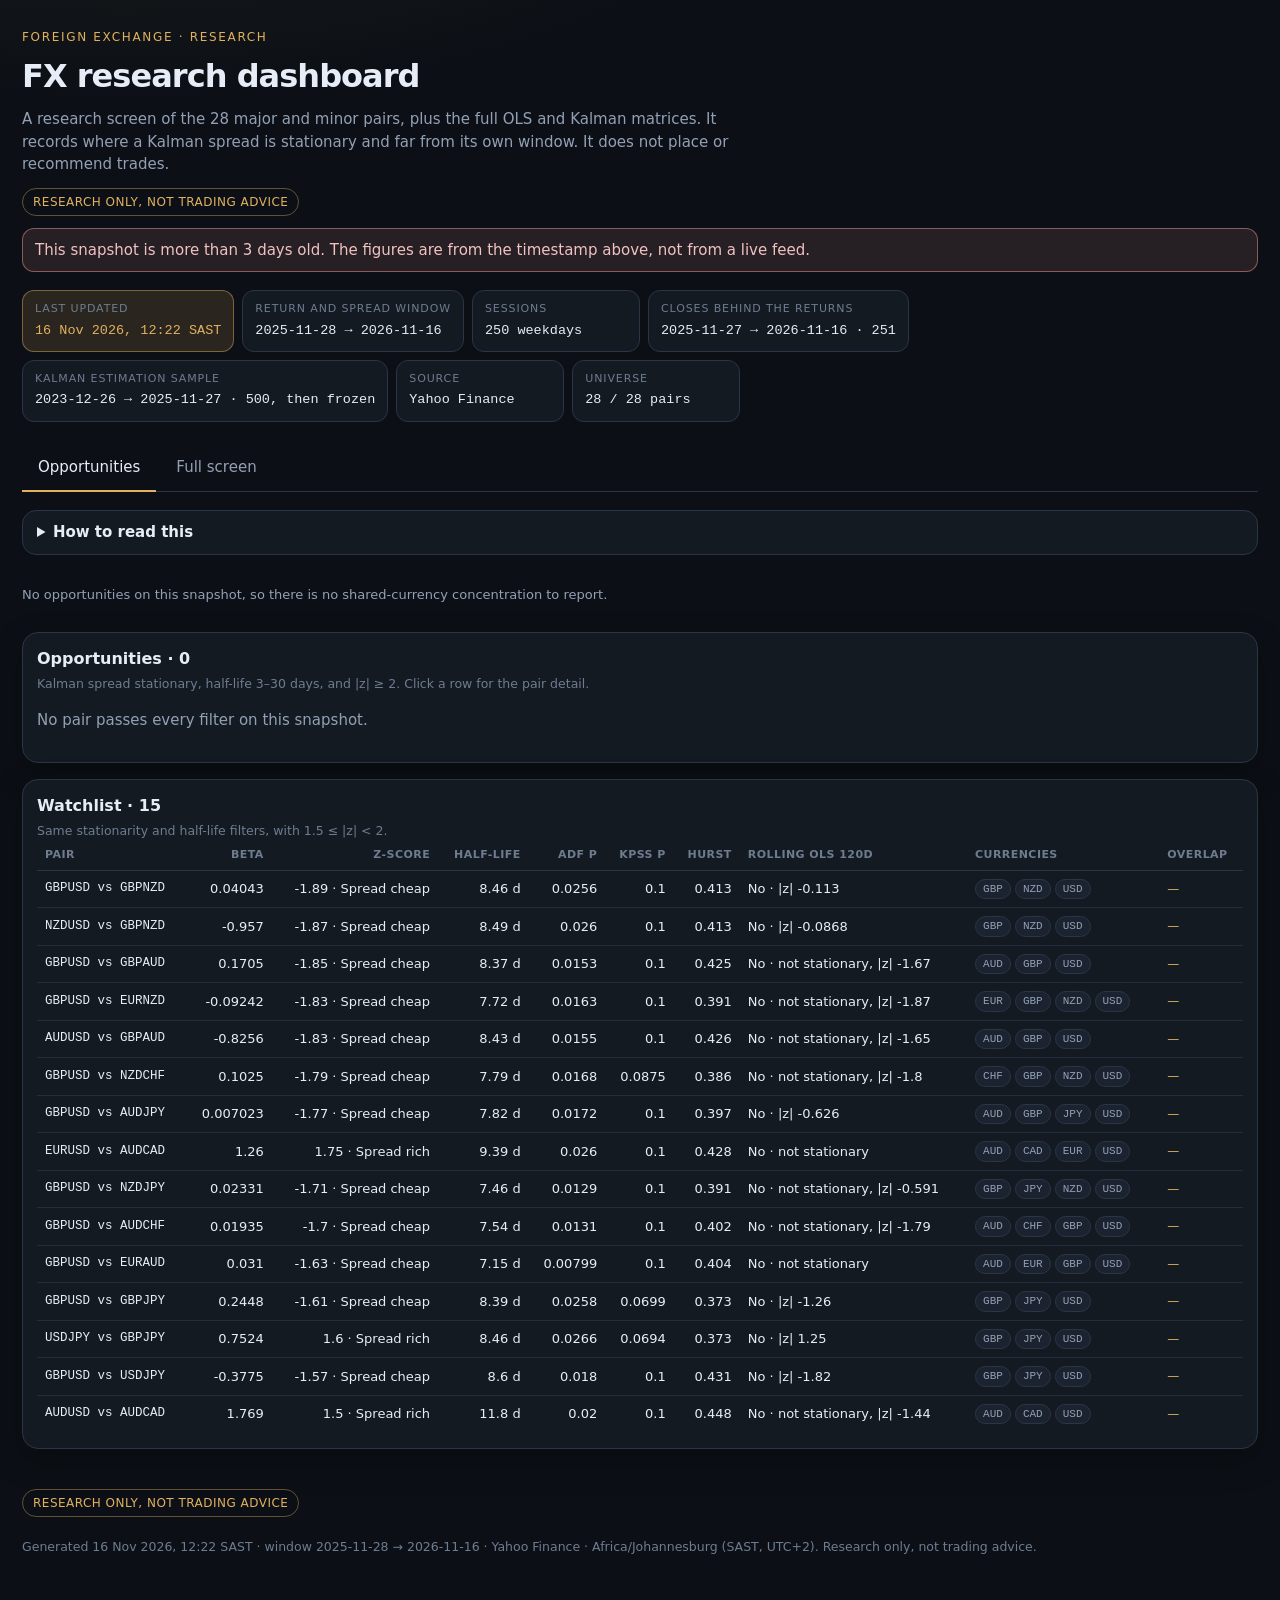
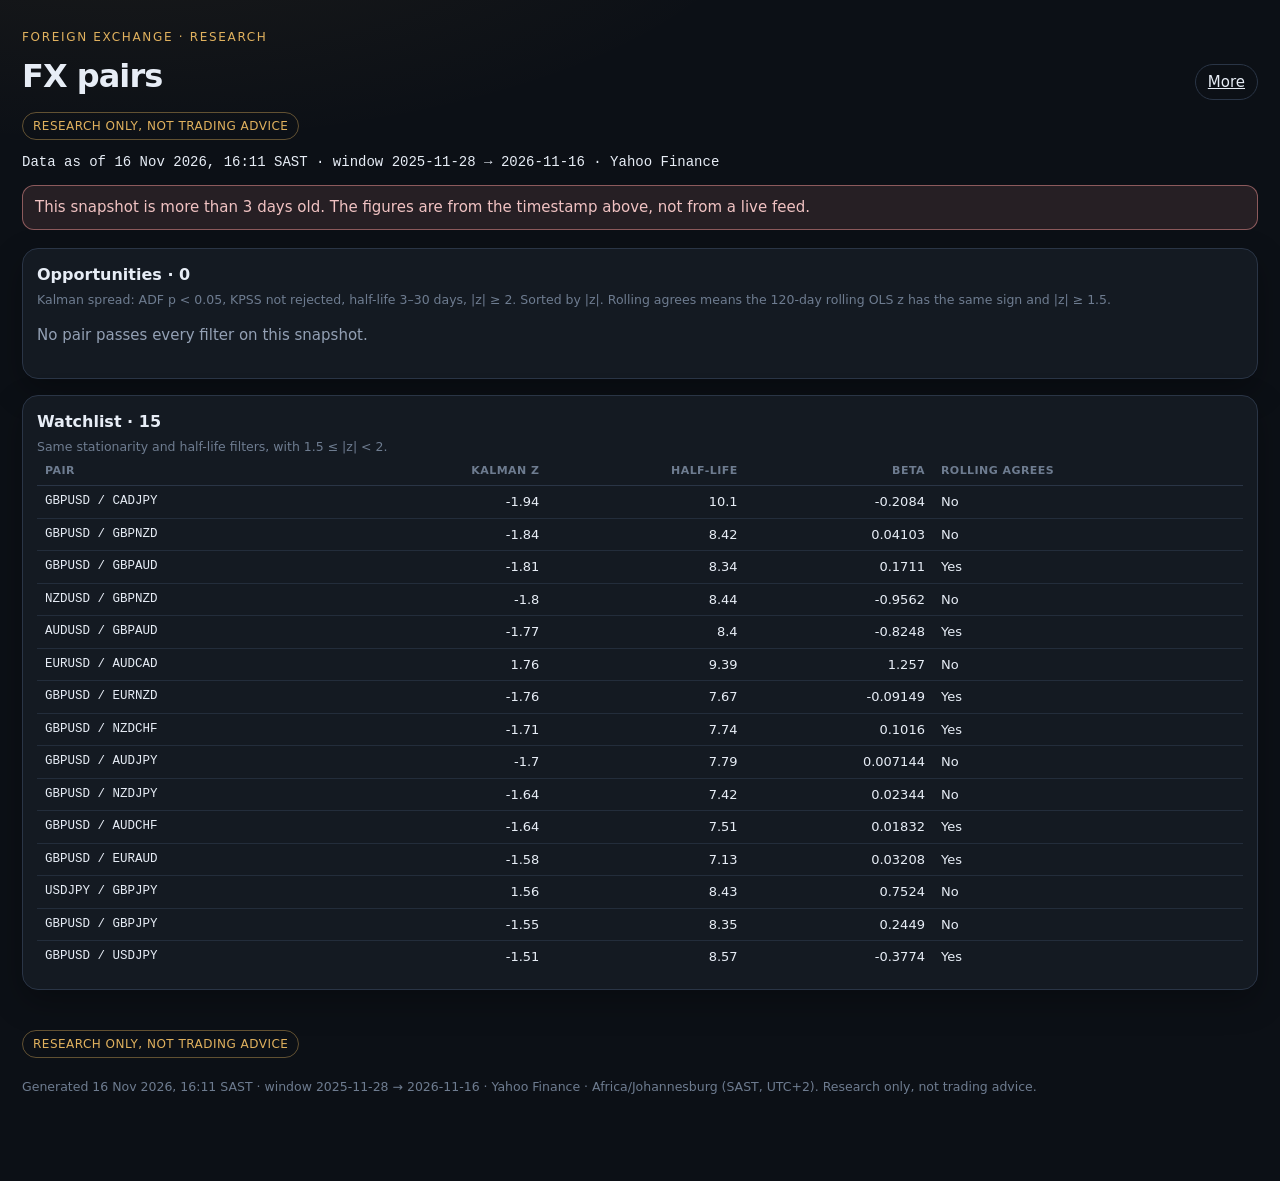
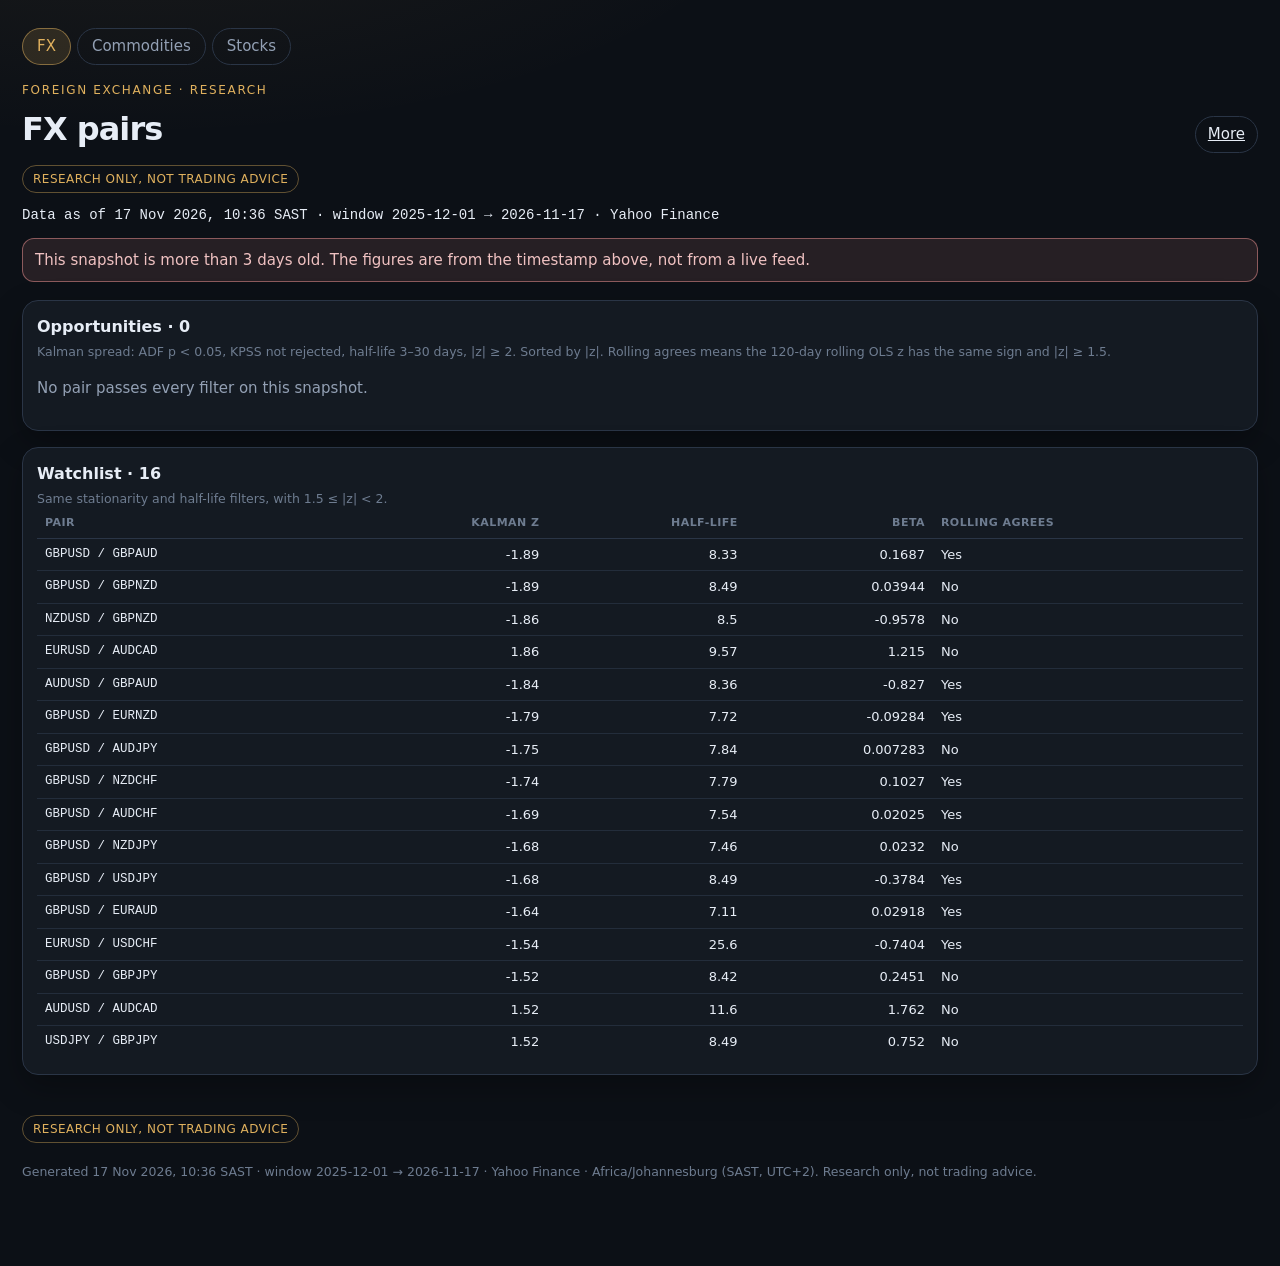
